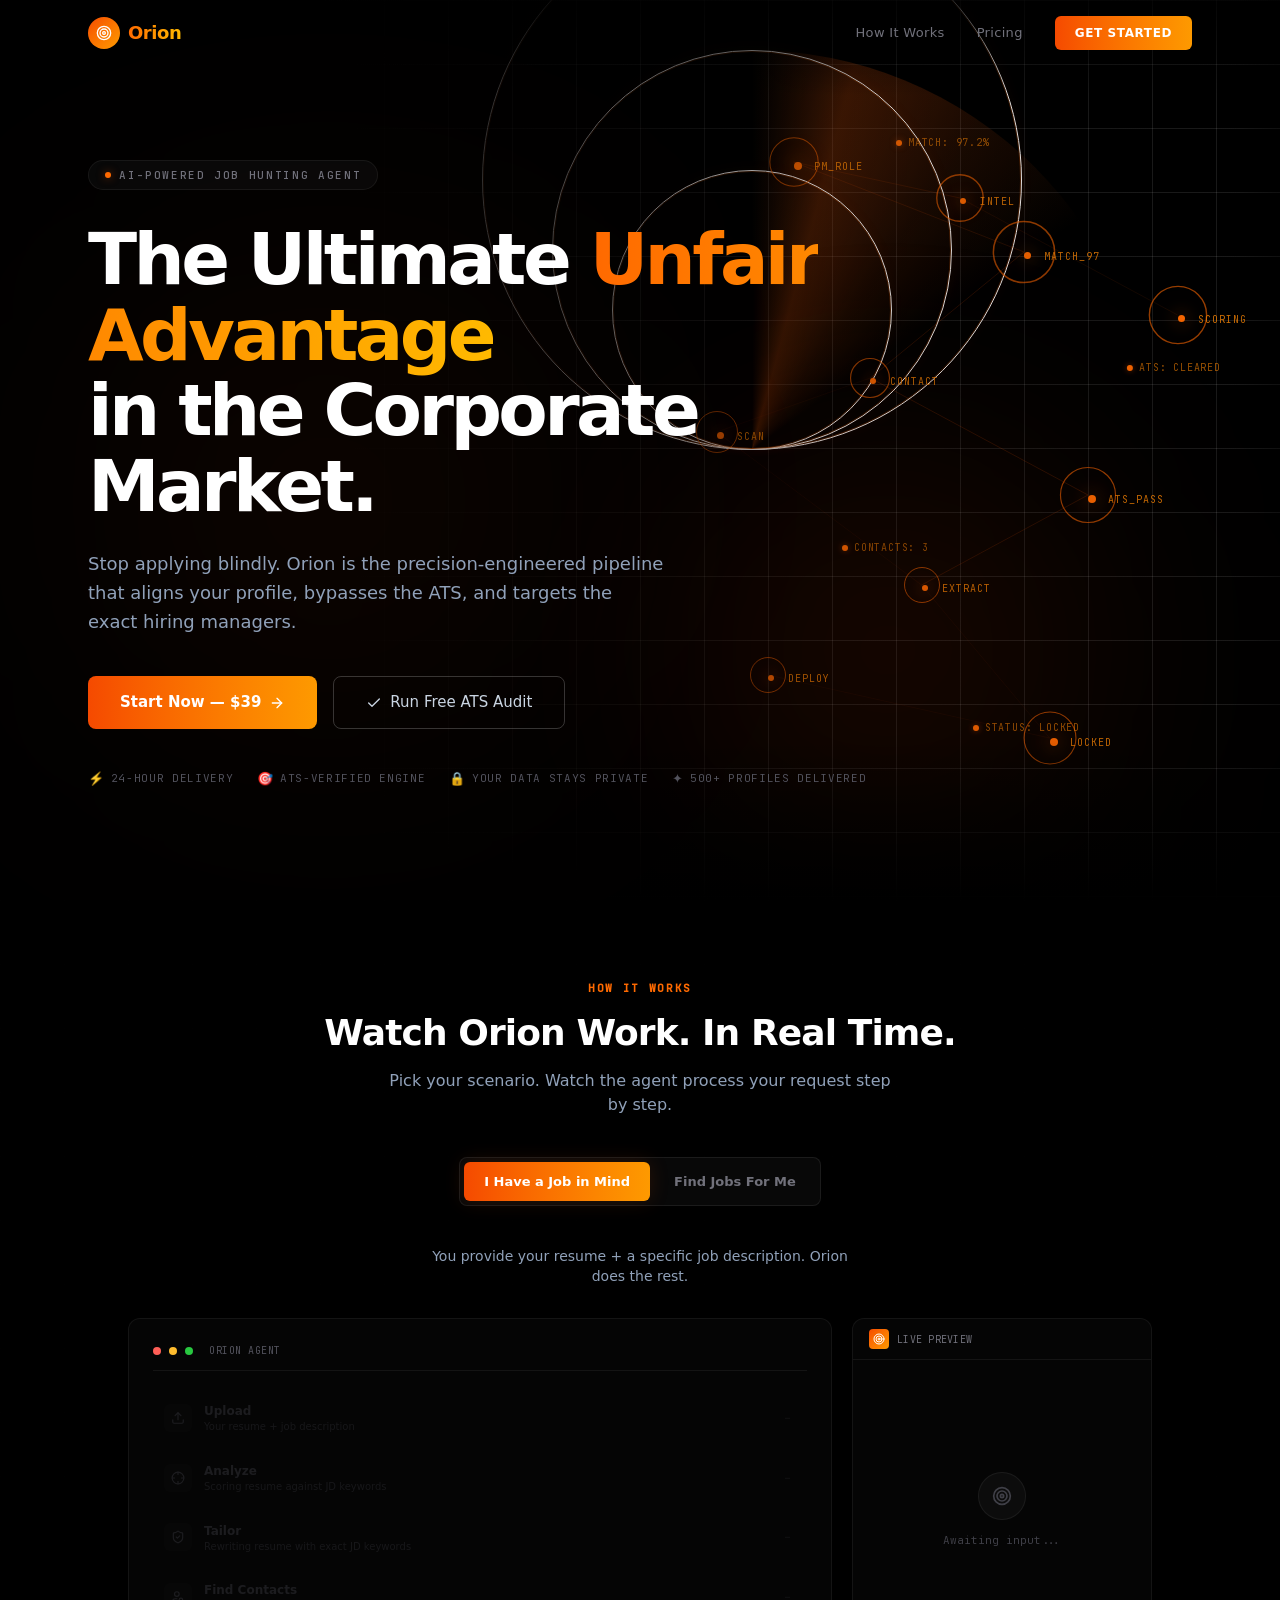
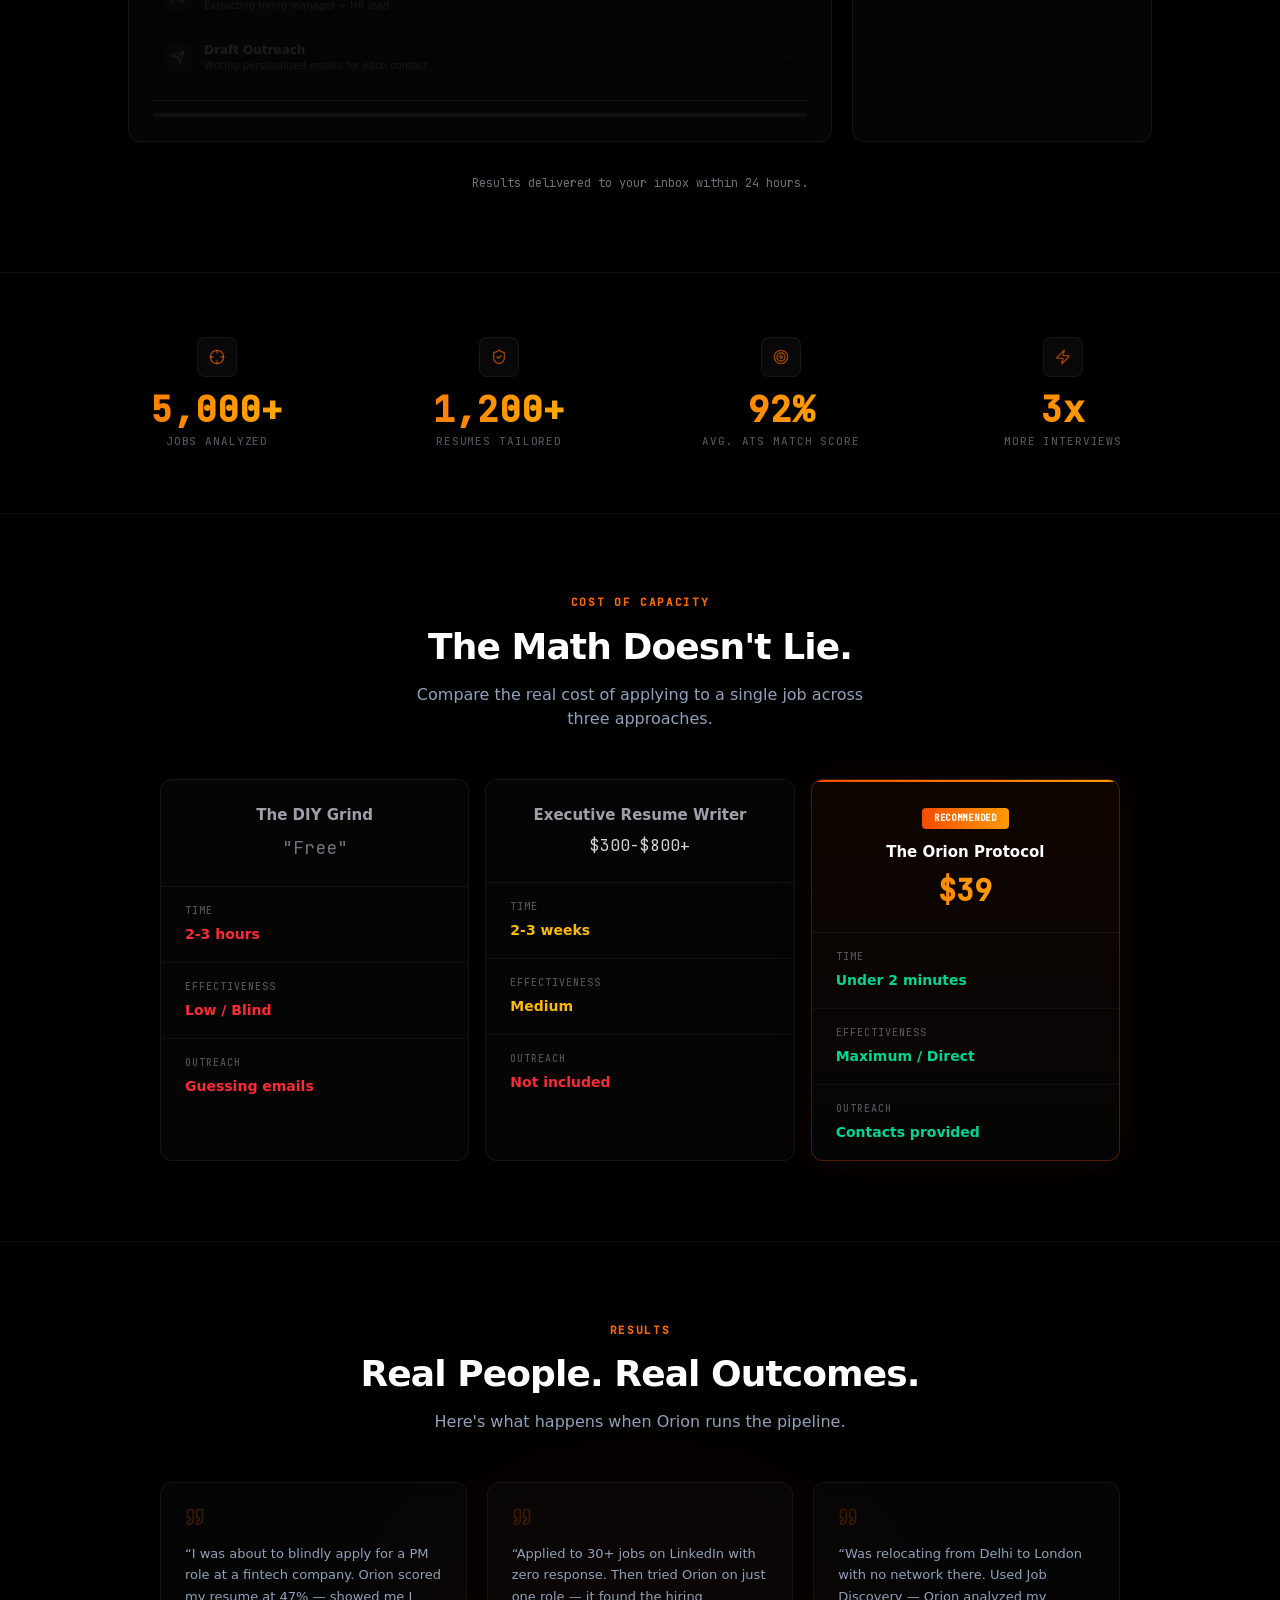
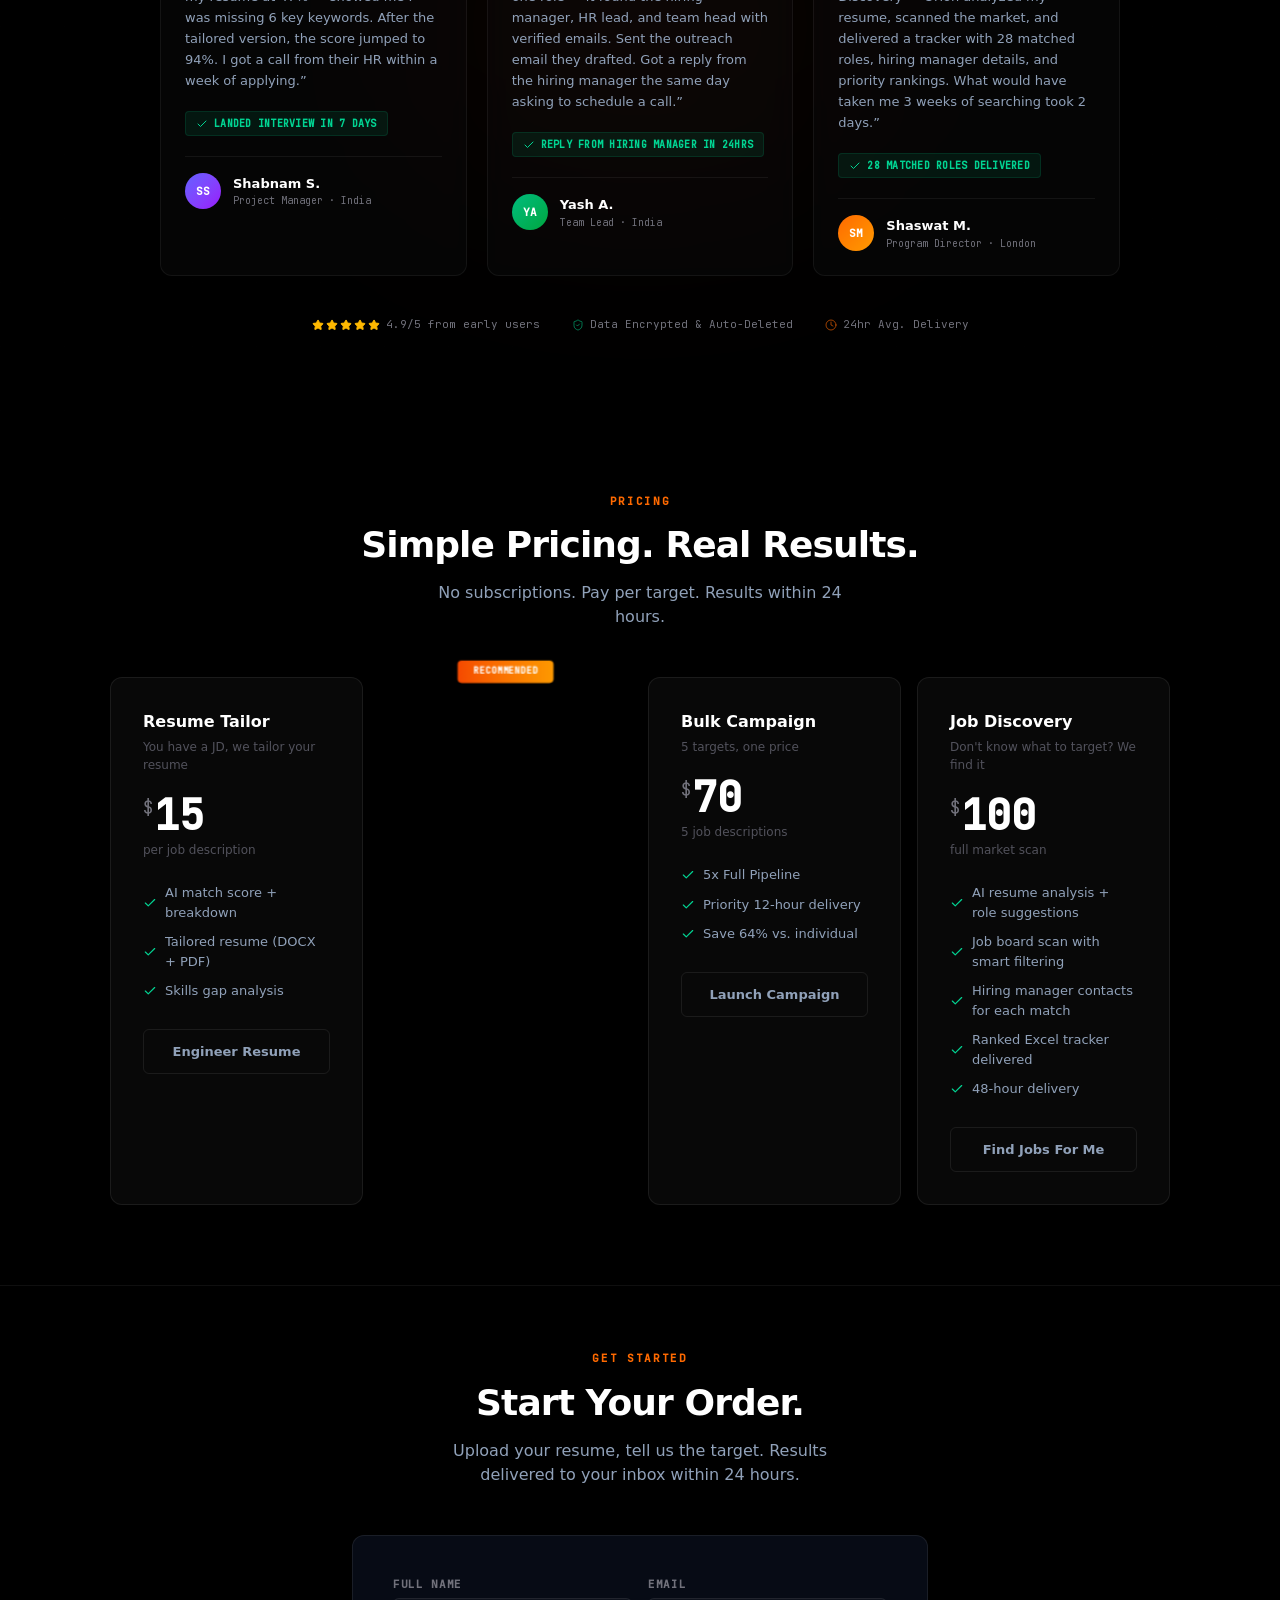
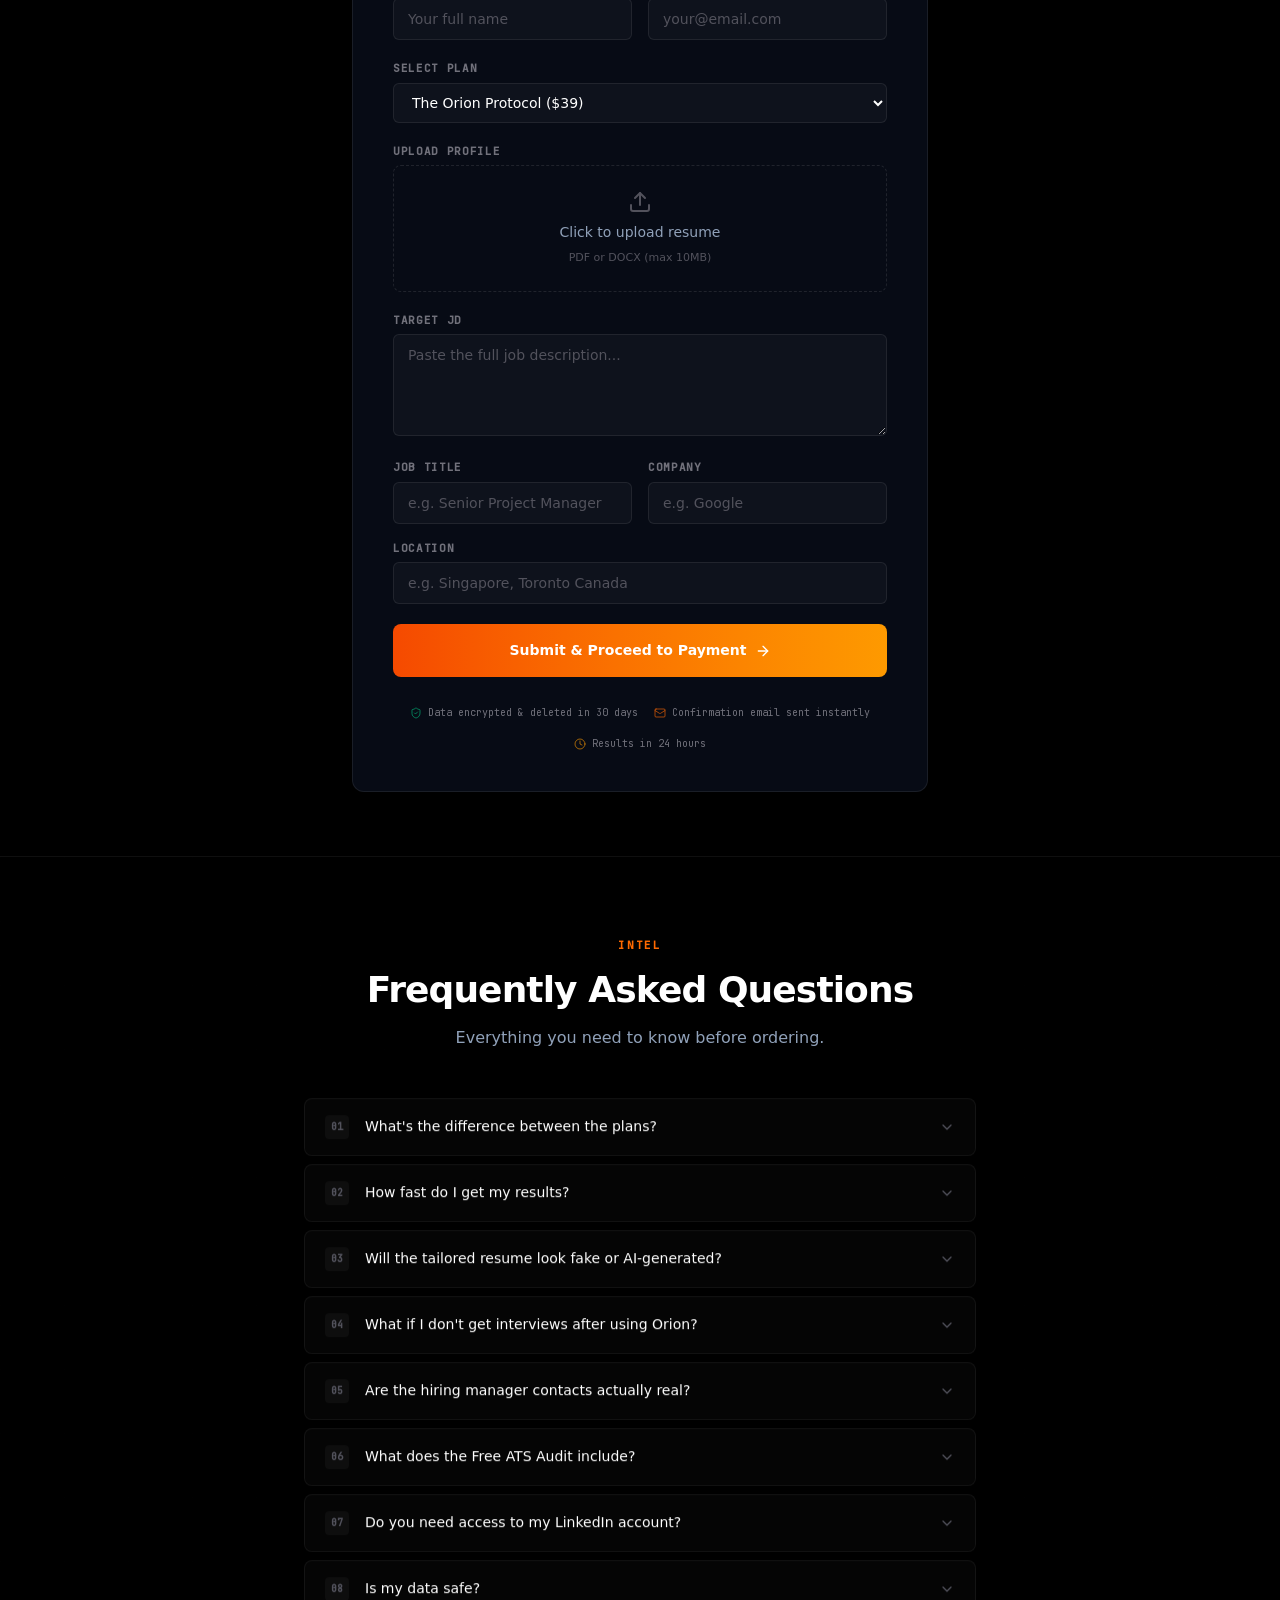
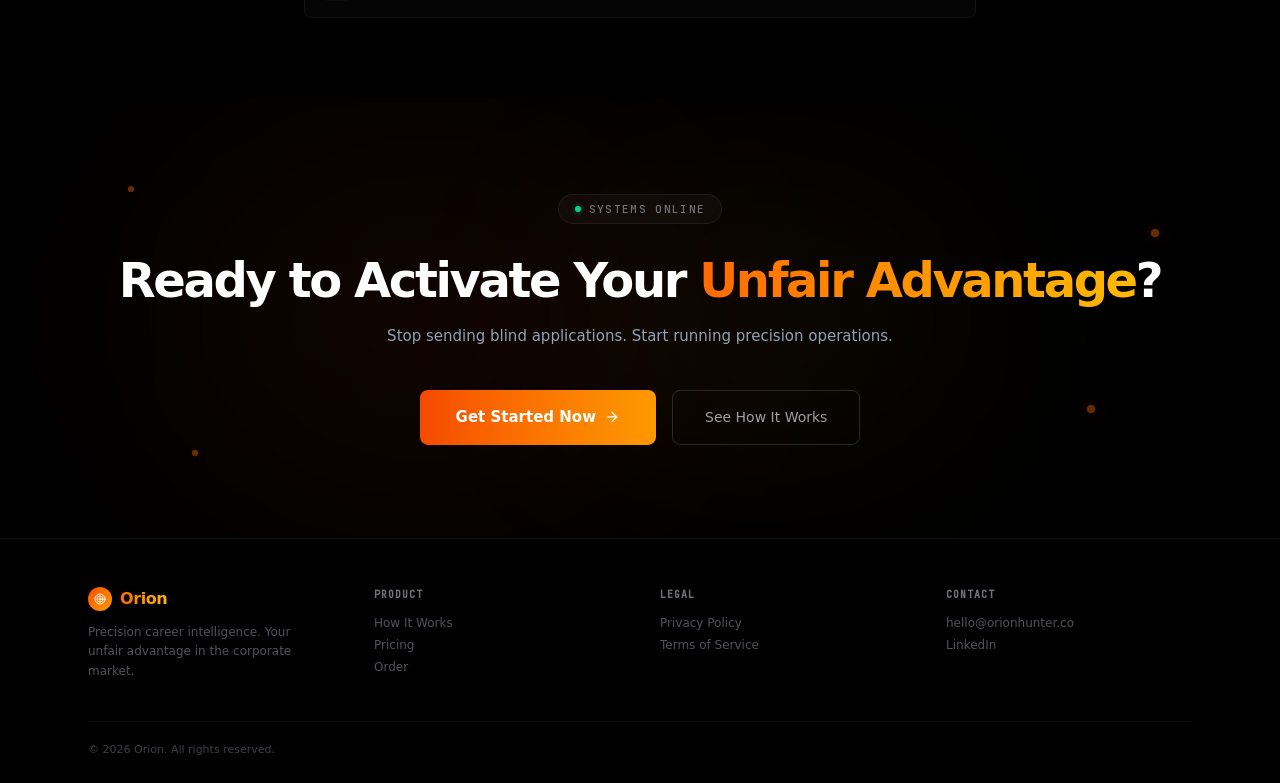
==== index.html @ 2f54db35 "Robot agent avatar, clickable steps after completion, emails in tracker" ====
<!DOCTYPE html><!--JA9gvBs1gNgDzefJ2jWlx--><html lang="en" class="dark"><head><meta charSet="utf-8"/><meta name="viewport" content="width=device-width, initial-scale=1"/><link rel="preload" href="/_next/static/media/051742360c26797e-s.p.102b7f24.woff2" as="font" crossorigin="" type="font/woff2"/><link rel="preload" href="/_next/static/media/fba5a26ea33df6a3-s.p.1bbdebe6.woff2" as="font" crossorigin="" type="font/woff2"/><link rel="stylesheet" href="/_next/static/chunks/4474050d84c56bae.css" data-precedence="next"/><link rel="preload" as="script" fetchPriority="low" href="/_next/static/chunks/4b9eae0c8dc7e975.js"/><script src="/_next/static/chunks/f2f58a7e93290fbb.js" async=""></script><script src="/_next/static/chunks/6eb1bac6b57023f6.js" async=""></script><script src="/_next/static/chunks/turbopack-da1d1c3932c9a2c7.js" async=""></script><script src="/_next/static/chunks/2f236954d6a65e12.js" async=""></script><script src="/_next/static/chunks/a9ee05acfa443ad2.js" async=""></script><meta name="next-size-adjust" content=""/><title>Orion - The Ultimate Unfair Advantage | orionhunter.co</title><meta name="description" content="Orion is the precision-engineered pipeline that aligns your profile, bypasses the ATS, and targets the exact hiring managers. Deployed in 24-48 hours."/><link rel="icon" href="data:image/svg+xml,%3Csvg xmlns=&#x27;http://www.w3.org/2000/svg&#x27; viewBox=&#x27;0 0 64 64&#x27;%3E%3Cdefs%3E%3ClinearGradient id=&#x27;g&#x27; x1=&#x27;0%25&#x27; y1=&#x27;0%25&#x27; x2=&#x27;100%25&#x27; y2=&#x27;100%25&#x27;%3E%3Cstop offset=&#x27;0%25&#x27; stop-color=&#x27;%23E8530E&#x27;/%3E%3Cstop offset=&#x27;100%25&#x27; stop-color=&#x27;%23FFB703&#x27;/%3E%3C/linearGradient%3E%3C/defs%3E%3Ccircle cx=&#x27;32&#x27; cy=&#x27;32&#x27; r=&#x27;30&#x27; fill=&#x27;%23000&#x27; stroke=&#x27;url(%23g)&#x27; stroke-width=&#x27;2&#x27;/%3E%3Cpath d=&#x27;M32 12 L22 28 L18 48 L32 40 L46 48 L42 28 Z&#x27; fill=&#x27;none&#x27; stroke=&#x27;url(%23g)&#x27; stroke-width=&#x27;2&#x27; stroke-linejoin=&#x27;round&#x27;/%3E%3Ccircle cx=&#x27;32&#x27; cy=&#x27;26&#x27; r=&#x27;4&#x27; fill=&#x27;url(%23g)&#x27;/%3E%3C/svg%3E"/><script src="/_next/static/chunks/a6dad97d9634a72d.js" noModule=""></script></head><body class="plus_jakarta_sans_85f58465-module__0PaWlq__variable jetbrains_mono_4ba603de-module__Zo4tiq__variable antialiased"><div hidden=""><!--$--><!--/$--></div><main class="bg-black min-h-screen overflow-x-hidden"><nav class="fixed top-0 left-0 right-0 z-50 transition-all duration-500 "><div class="max-w-6xl mx-auto px-6 py-4 flex items-center justify-between"><a href="#" class="flex items-center gap-2"><div class="w-8 h-8 rounded-full bg-gradient-to-br from-orange-600 to-amber-500 flex items-center justify-center"><svg xmlns="http://www.w3.org/2000/svg" width="24" height="24" viewBox="0 0 24 24" fill="none" stroke="currentColor" stroke-width="2" stroke-linecap="round" stroke-linejoin="round" class="lucide lucide-target w-4 h-4 text-white" aria-hidden="true"><circle cx="12" cy="12" r="10"></circle><circle cx="12" cy="12" r="6"></circle><circle cx="12" cy="12" r="2"></circle></svg></div><span class="text-lg font-bold tracking-tight bg-gradient-to-r from-orange-500 to-amber-400 bg-clip-text text-transparent">Orion</span></a><div class="hidden md:flex items-center gap-8"><a href="#how-it-works" class="text-[13px] font-medium text-zinc-500 hover:text-white transition-colors tracking-wide">How It Works</a><a href="#pricing" class="text-[13px] font-medium text-zinc-500 hover:text-white transition-colors tracking-wide">Pricing</a><a href="#order" class="text-[12px] font-semibold uppercase tracking-wider bg-gradient-to-r from-orange-600 to-amber-500 text-white px-5 py-2 rounded-md hover:shadow-[0_0_24px_rgba(234,88,12,0.2)] hover:-translate-y-0.5 transition-all">Get Started</a></div></div></nav><section id="hero" class="relative min-h-screen flex items-center pt-32 pb-20 overflow-hidden bg-black"><div class="absolute inset-0 z-0"><div class="absolute inset-0 animate-[grid-pulse_8s_ease-in-out_infinite]" style="background-image:linear-gradient(rgba(255,255,255,0.1) 1px, transparent 1px), linear-gradient(90deg, rgba(255,255,255,0.1) 1px, transparent 1px);background-size:64px 64px"></div><div class="absolute top-1/2 right-[10%] -translate-y-1/2 w-[800px] h-[800px] animate-[radar-sweep_18s_linear_infinite] pointer-events-none"><div class="w-full h-full rounded-full" style="background:conic-gradient(from 0deg, transparent 0deg, rgba(234,88,12,0.3) 15deg, rgba(234,88,12,0.12) 35deg, transparent 55deg)"></div></div><div class="absolute top-1/2 right-[10%] -translate-y-1/2 rounded-full border pointer-events-none" style="width:280px;height:280px;margin-top:-140px;margin-right:calc(10% - 140px + 400px);right:0"><div class="w-full h-full rounded-full border border-orange-500/25" style="box-shadow:0 0 15px rgba(234,88,12,0.05)"></div></div><div class="absolute top-1/2 right-[10%] -translate-y-1/2 rounded-full border pointer-events-none" style="width:400px;height:400px;margin-top:-200px;margin-right:calc(10% - 200px + 400px);right:0"><div class="w-full h-full rounded-full border border-orange-500/25" style="box-shadow:0 0 15px rgba(234,88,12,0.05)"></div></div><div class="absolute top-1/2 right-[10%] -translate-y-1/2 rounded-full border pointer-events-none" style="width:540px;height:540px;margin-top:-270px;margin-right:calc(10% - 270px + 400px);right:0"><div class="w-full h-full rounded-full border border-orange-500/25" style="box-shadow:0 0 15px rgba(234,88,12,0.05)"></div></div><div class="absolute left-[45%] right-0 h-px" style="background:linear-gradient(to right, transparent, rgba(234,88,12,0.5), rgba(234,88,12,0.25), transparent)"></div><div class="absolute pointer-events-none" style="top:18%;left:62%"><div class="absolute rounded-full border border-orange-500/60" style="width:48px;height:48px;top:-24px;left:-24px"></div><div class="rounded-full bg-orange-500" style="width:8px;height:8px;box-shadow:0 0 20px rgba(234,88,12,0.8), 0 0 48px rgba(234,88,12,0.4), 0 0 100px rgba(234,88,12,0.15)"></div><span class="absolute left-5 top-1/2 -translate-y-1/2 text-[10px] font-mono tracking-[0.1em] text-orange-400/80 whitespace-nowrap">PM_ROLE</span></div><div class="absolute pointer-events-none" style="top:28%;left:80%"><div class="absolute rounded-full border border-orange-500/60" style="width:42px;height:42px;top:-21px;left:-21px"></div><div class="rounded-full bg-orange-500" style="width:7px;height:7px;box-shadow:0 0 17.5px rgba(234,88,12,0.8), 0 0 42px rgba(234,88,12,0.4), 0 0 87.5px rgba(234,88,12,0.15)"></div><span class="absolute left-5 top-1/2 -translate-y-1/2 text-[10px] font-mono tracking-[0.1em] text-orange-400/80 whitespace-nowrap">MATCH_97</span></div><div class="absolute pointer-events-none" style="top:42%;left:68%"><div class="absolute rounded-full border border-orange-500/60" style="width:36px;height:36px;top:-18px;left:-18px"></div><div class="rounded-full bg-orange-500" style="width:6px;height:6px;box-shadow:0 0 15px rgba(234,88,12,0.8), 0 0 36px rgba(234,88,12,0.4), 0 0 75px rgba(234,88,12,0.15)"></div><span class="absolute left-5 top-1/2 -translate-y-1/2 text-[10px] font-mono tracking-[0.1em] text-orange-400/80 whitespace-nowrap">CONTACT</span></div><div class="absolute pointer-events-none" style="top:55%;left:85%"><div class="absolute rounded-full border border-orange-500/60" style="width:48px;height:48px;top:-24px;left:-24px"></div><div class="rounded-full bg-orange-500" style="width:8px;height:8px;box-shadow:0 0 20px rgba(234,88,12,0.8), 0 0 48px rgba(234,88,12,0.4), 0 0 100px rgba(234,88,12,0.15)"></div><span class="absolute left-5 top-1/2 -translate-y-1/2 text-[10px] font-mono tracking-[0.1em] text-orange-400/80 whitespace-nowrap">ATS_PASS</span></div><div class="absolute pointer-events-none" style="top:65%;left:72%"><div class="absolute rounded-full border border-orange-500/60" style="width:36px;height:36px;top:-18px;left:-18px"></div><div class="rounded-full bg-orange-500" style="width:6px;height:6px;box-shadow:0 0 15px rgba(234,88,12,0.8), 0 0 36px rgba(234,88,12,0.4), 0 0 75px rgba(234,88,12,0.15)"></div><span class="absolute left-5 top-1/2 -translate-y-1/2 text-[10px] font-mono tracking-[0.1em] text-orange-400/80 whitespace-nowrap">EXTRACT</span></div><div class="absolute pointer-events-none" style="top:35%;left:92%"><div class="absolute rounded-full border border-orange-500/60" style="width:42px;height:42px;top:-21px;left:-21px"></div><div class="rounded-full bg-orange-500" style="width:7px;height:7px;box-shadow:0 0 17.5px rgba(234,88,12,0.8), 0 0 42px rgba(234,88,12,0.4), 0 0 87.5px rgba(234,88,12,0.15)"></div><span class="absolute left-5 top-1/2 -translate-y-1/2 text-[10px] font-mono tracking-[0.1em] text-orange-400/80 whitespace-nowrap">SCORING</span></div><div class="absolute pointer-events-none" style="top:75%;left:60%"><div class="absolute rounded-full border border-orange-500/60" style="width:36px;height:36px;top:-18px;left:-18px"></div><div class="rounded-full bg-orange-500" style="width:6px;height:6px;box-shadow:0 0 15px rgba(234,88,12,0.8), 0 0 36px rgba(234,88,12,0.4), 0 0 75px rgba(234,88,12,0.15)"></div><span class="absolute left-5 top-1/2 -translate-y-1/2 text-[10px] font-mono tracking-[0.1em] text-orange-400/80 whitespace-nowrap">DEPLOY</span></div><div class="absolute pointer-events-none" style="top:22%;left:75%"><div class="absolute rounded-full border border-orange-500/60" style="width:36px;height:36px;top:-18px;left:-18px"></div><div class="rounded-full bg-orange-500" style="width:6px;height:6px;box-shadow:0 0 15px rgba(234,88,12,0.8), 0 0 36px rgba(234,88,12,0.4), 0 0 75px rgba(234,88,12,0.15)"></div><span class="absolute left-5 top-1/2 -translate-y-1/2 text-[10px] font-mono tracking-[0.1em] text-orange-400/80 whitespace-nowrap">INTEL</span></div><div class="absolute pointer-events-none" style="top:82%;left:82%"><div class="absolute rounded-full border border-orange-500/60" style="width:48px;height:48px;top:-24px;left:-24px"></div><div class="rounded-full bg-orange-500" style="width:8px;height:8px;box-shadow:0 0 20px rgba(234,88,12,0.8), 0 0 48px rgba(234,88,12,0.4), 0 0 100px rgba(234,88,12,0.15)"></div><span class="absolute left-5 top-1/2 -translate-y-1/2 text-[10px] font-mono tracking-[0.1em] text-orange-400/80 whitespace-nowrap">LOCKED</span></div><div class="absolute pointer-events-none" style="top:48%;left:56%"><div class="absolute rounded-full border border-orange-500/60" style="width:42px;height:42px;top:-21px;left:-21px"></div><div class="rounded-full bg-orange-500" style="width:7px;height:7px;box-shadow:0 0 17.5px rgba(234,88,12,0.8), 0 0 42px rgba(234,88,12,0.4), 0 0 87.5px rgba(234,88,12,0.15)"></div><span class="absolute left-5 top-1/2 -translate-y-1/2 text-[10px] font-mono tracking-[0.1em] text-orange-400/80 whitespace-nowrap">SCAN</span></div><svg class="absolute inset-0 w-full h-full pointer-events-none"><line x1="62%" y1="18%" x2="80%" y2="28%" stroke="rgba(234,88,12,0.35)" stroke-width="1"></line><line x1="80%" y1="28%" x2="68%" y2="42%" stroke="rgba(234,88,12,0.35)" stroke-width="1"></line><line x1="68%" y1="42%" x2="85%" y2="55%" stroke="rgba(234,88,12,0.35)" stroke-width="1"></line><line x1="85%" y1="55%" x2="72%" y2="65%" stroke="rgba(234,88,12,0.35)" stroke-width="1"></line><line x1="62%" y1="18%" x2="75%" y2="22%" stroke="rgba(234,88,12,0.35)" stroke-width="1"></line><line x1="75%" y1="22%" x2="92%" y2="35%" stroke="rgba(234,88,12,0.35)" stroke-width="1"></line><line x1="56%" y1="48%" x2="72%" y2="65%" stroke="rgba(234,88,12,0.35)" stroke-width="1"></line><line x1="72%" y1="65%" x2="82%" y2="82%" stroke="rgba(234,88,12,0.35)" stroke-width="1"></line><line x1="60%" y1="75%" x2="82%" y2="82%" stroke="rgba(234,88,12,0.35)" stroke-width="1"></line><line x1="68%" y1="42%" x2="56%" y2="48%" stroke="rgba(234,88,12,0.35)" stroke-width="1"></line></svg><div class="absolute hidden md:flex items-center gap-1.5 pointer-events-none" style="top:15%;left:70%"><div class="w-1.5 h-1.5 rounded-full bg-orange-500 shadow-[0_0_6px_rgba(234,88,12,0.5)]"></div><span class="text-[10px] font-mono tracking-[0.08em] text-orange-400/60">MATCH: 97.2%</span></div><div class="absolute hidden md:flex items-center gap-1.5 pointer-events-none" style="top:40%;left:88%"><div class="w-1.5 h-1.5 rounded-full bg-orange-500 shadow-[0_0_6px_rgba(234,88,12,0.5)]"></div><span class="text-[10px] font-mono tracking-[0.08em] text-orange-400/60">ATS: CLEARED</span></div><div class="absolute hidden md:flex items-center gap-1.5 pointer-events-none" style="top:60%;left:65%"><div class="w-1.5 h-1.5 rounded-full bg-orange-500 shadow-[0_0_6px_rgba(234,88,12,0.5)]"></div><span class="text-[10px] font-mono tracking-[0.08em] text-orange-400/60">CONTACTS: 3</span></div><div class="absolute hidden md:flex items-center gap-1.5 pointer-events-none" style="top:80%;left:76%"><div class="w-1.5 h-1.5 rounded-full bg-orange-500 shadow-[0_0_6px_rgba(234,88,12,0.5)]"></div><span class="text-[10px] font-mono tracking-[0.08em] text-orange-400/60">STATUS: LOCKED</span></div></div><div class="absolute inset-0 z-[1]" style="background:linear-gradient(to right, #000000 0%, #000000 25%, rgba(0,0,0,0.7) 45%, rgba(0,0,0,0.2) 65%, transparent 100%)"></div><div class="absolute inset-x-0 bottom-0 h-40 bg-gradient-to-t from-black to-transparent z-[2]"></div><div class="absolute inset-x-0 top-0 h-24 bg-gradient-to-b from-black/80 to-transparent z-[2]"></div><div class="absolute inset-y-0 right-0 w-12 bg-gradient-to-l from-black/40 to-transparent z-[2]"></div><div class="absolute top-1/3 left-[10%] w-[400px] h-[400px] rounded-full bg-orange-600/[0.08] blur-[140px] pointer-events-none z-[2]"></div><div class="absolute top-1/2 right-[15%] w-[400px] h-[400px] rounded-full bg-orange-600/[0.1] blur-[120px] pointer-events-none z-[1]"></div><div class="relative z-10 max-w-6xl mx-auto px-6 w-full"><div class="inline-flex items-center gap-2 bg-white/[0.03] border border-white/[0.06] px-4 py-1.5 rounded-full mb-8" style="opacity:0;transform:translateY(30px)"><span class="w-1.5 h-1.5 rounded-full bg-orange-500 shadow-[0_0_8px_rgba(234,88,12,0.5)]"></span><span class="text-[11px] font-medium text-zinc-500 uppercase tracking-[0.15em] font-mono">AI-Powered Job Hunting Agent</span></div><h1 class="text-4xl sm:text-5xl md:text-6xl lg:text-[72px] font-extrabold tracking-tighter leading-[1.05] mb-6 max-w-3xl" style="opacity:0;transform:translateY(30px)">The Ultimate<!-- --> <span class="bg-gradient-to-r from-orange-500 to-amber-400 bg-clip-text text-transparent">Unfair Advantage</span><br/>in the Corporate Market.</h1><p class="text-slate-400 text-base sm:text-lg max-w-xl mb-10 leading-relaxed" style="opacity:0;transform:translateY(30px)">Stop applying blindly. Orion is the precision-engineered pipeline that aligns your profile, bypasses the ATS, and targets the exact hiring managers.</p><div class="flex flex-wrap gap-4 mb-10" style="opacity:0;transform:translateY(30px)"><a href="#order" class="ember-glow inline-flex items-center gap-2 bg-gradient-to-r from-orange-600 to-amber-500 text-white px-8 py-3.5 rounded-lg font-semibold text-[15px] hover:-translate-y-0.5 transition-all">Start Now — $39 <svg xmlns="http://www.w3.org/2000/svg" width="24" height="24" viewBox="0 0 24 24" fill="none" stroke="currentColor" stroke-width="2" stroke-linecap="round" stroke-linejoin="round" class="lucide lucide-arrow-right w-4 h-4" aria-hidden="true"><path d="M5 12h14"></path><path d="m12 5 7 7-7 7"></path></svg></a><a href="#order" class="inline-flex items-center gap-2 border border-white/20 text-slate-300 px-8 py-3.5 rounded-lg font-medium text-[15px] hover:bg-white/10 hover:text-white transition-all"><svg xmlns="http://www.w3.org/2000/svg" width="24" height="24" viewBox="0 0 24 24" fill="none" stroke="currentColor" stroke-width="2" stroke-linecap="round" stroke-linejoin="round" class="lucide lucide-check w-4 h-4" aria-hidden="true"><path d="M20 6 9 17l-5-5"></path></svg> Run Free ATS Audit</a></div><div class="flex flex-wrap gap-6 text-[11px] text-zinc-600 font-mono uppercase tracking-[0.06em]" style="opacity:0;transform:translateY(30px)"><span class="flex items-center gap-1.5"><span class="text-[13px]">⚡</span> <!-- -->24-Hour Delivery</span><span class="flex items-center gap-1.5"><span class="text-[13px]">🎯</span> <!-- -->ATS-Verified Engine</span><span class="flex items-center gap-1.5"><span class="text-[13px]">🔒</span> <!-- -->Your Data Stays Private</span><span class="flex items-center gap-1.5"><span class="text-[13px]">✦</span> <!-- -->500+ Profiles Delivered</span></div></div></section><section id="how-it-works" class="py-20 relative overflow-hidden"><div class="absolute inset-0 opacity-[0.02]" style="background-image:linear-gradient(rgba(255,255,255,0.1) 1px, transparent 1px), linear-gradient(90deg, rgba(255,255,255,0.1) 1px, transparent 1px);background-size:64px 64px"></div><div class="max-w-6xl mx-auto px-6 relative z-10"><div class="text-center mb-10"><p class="text-[11px] uppercase tracking-[0.15em] text-orange-500 font-semibold font-mono mb-4">How It Works</p><h2 class="text-3xl sm:text-4xl font-bold tracking-tight mb-4">Watch Orion Work. In Real Time.</h2><p class="text-slate-400 max-w-lg mx-auto mb-10">Pick your scenario. Watch the agent process your request step by step.</p><div class="inline-flex bg-white/[0.03] border border-white/[0.08] rounded-lg p-1 gap-1"><button class="px-5 py-2.5 rounded-md text-[13px] font-semibold transition-all cursor-pointer bg-gradient-to-r from-orange-600 to-amber-500 text-white shadow-[0_0_20px_rgba(234,88,12,0.15)]">I Have a Job in Mind</button><button class="px-5 py-2.5 rounded-md text-[13px] font-semibold transition-all cursor-pointer text-zinc-500 hover:text-white">Find Jobs For Me</button></div></div><div class="text-center mb-8"><p class="text-sm text-slate-400 max-w-md mx-auto">You provide your resume + a specific job description. Orion does the rest.</p></div><div><div class="max-w-5xl mx-auto"><div class="grid md:grid-cols-[1fr_300px] gap-5 items-stretch"><div class="relative bg-white/[0.02] border border-white/[0.06] rounded-xl p-5 sm:p-6 backdrop-blur-md"><div class="flex items-center gap-2 mb-5 pb-3 border-b border-white/[0.06]"><span class="w-2 h-2 rounded-full bg-[#FF5F57]"></span><span class="w-2 h-2 rounded-full bg-[#FEBC2E]"></span><span class="w-2 h-2 rounded-full bg-[#28C840]"></span><span class="ml-2 text-[10px] text-zinc-600 font-mono uppercase tracking-[0.05em]">orion agent</span></div><div class="relative space-y-1.5"><div class="flex items-center gap-3 p-2.5 rounded-lg transition-all duration-500 cursor-default border border-transparent" style="min-height:44px"><div class="w-7 h-7 rounded-md flex items-center justify-center flex-shrink-0 transition-all duration-500 bg-white/[0.03]"><svg xmlns="http://www.w3.org/2000/svg" width="24" height="24" viewBox="0 0 24 24" fill="none" stroke="currentColor" stroke-width="2" stroke-linecap="round" stroke-linejoin="round" class="lucide lucide-upload w-3.5 h-3.5 text-zinc-600" aria-hidden="true"><path d="M12 3v12"></path><path d="m17 8-5-5-5 5"></path><path d="M21 15v4a2 2 0 0 1-2 2H5a2 2 0 0 1-2-2v-4"></path></svg></div><div class="flex-1 min-w-0"><div class="flex items-center gap-1.5"><span class="text-[12px] font-semibold text-zinc-600">Upload</span></div><p class="text-[10px] leading-snug text-zinc-700">Your resume + job description</p></div><span class="text-[8px] font-mono font-bold px-1.5 py-0.5 rounded text-zinc-800">—</span></div><div class="flex items-center gap-3 p-2.5 rounded-lg transition-all duration-500 cursor-default border border-transparent" style="min-height:44px"><div class="w-7 h-7 rounded-md flex items-center justify-center flex-shrink-0 transition-all duration-500 bg-white/[0.03]"><svg xmlns="http://www.w3.org/2000/svg" width="24" height="24" viewBox="0 0 24 24" fill="none" stroke="currentColor" stroke-width="2" stroke-linecap="round" stroke-linejoin="round" class="lucide lucide-crosshair w-3.5 h-3.5 text-zinc-600" aria-hidden="true"><circle cx="12" cy="12" r="10"></circle><line x1="22" x2="18" y1="12" y2="12"></line><line x1="6" x2="2" y1="12" y2="12"></line><line x1="12" x2="12" y1="6" y2="2"></line><line x1="12" x2="12" y1="22" y2="18"></line></svg></div><div class="flex-1 min-w-0"><div class="flex items-center gap-1.5"><span class="text-[12px] font-semibold text-zinc-600">Analyze</span></div><p class="text-[10px] leading-snug text-zinc-700">Scoring resume against JD keywords</p></div><span class="text-[8px] font-mono font-bold px-1.5 py-0.5 rounded text-zinc-800">—</span></div><div class="flex items-center gap-3 p-2.5 rounded-lg transition-all duration-500 cursor-default border border-transparent" style="min-height:44px"><div class="w-7 h-7 rounded-md flex items-center justify-center flex-shrink-0 transition-all duration-500 bg-white/[0.03]"><svg xmlns="http://www.w3.org/2000/svg" width="24" height="24" viewBox="0 0 24 24" fill="none" stroke="currentColor" stroke-width="2" stroke-linecap="round" stroke-linejoin="round" class="lucide lucide-shield-check w-3.5 h-3.5 text-zinc-600" aria-hidden="true"><path d="M20 13c0 5-3.5 7.5-7.66 8.95a1 1 0 0 1-.67-.01C7.5 20.5 4 18 4 13V6a1 1 0 0 1 1-1c2 0 4.5-1.2 6.24-2.72a1.17 1.17 0 0 1 1.52 0C14.51 3.81 17 5 19 5a1 1 0 0 1 1 1z"></path><path d="m9 12 2 2 4-4"></path></svg></div><div class="flex-1 min-w-0"><div class="flex items-center gap-1.5"><span class="text-[12px] font-semibold text-zinc-600">Tailor</span></div><p class="text-[10px] leading-snug text-zinc-700">Rewriting resume with exact JD keywords</p></div><span class="text-[8px] font-mono font-bold px-1.5 py-0.5 rounded text-zinc-800">—</span></div><div class="flex items-center gap-3 p-2.5 rounded-lg transition-all duration-500 cursor-default border border-transparent" style="min-height:44px"><div class="w-7 h-7 rounded-md flex items-center justify-center flex-shrink-0 transition-all duration-500 bg-white/[0.03]"><svg xmlns="http://www.w3.org/2000/svg" width="24" height="24" viewBox="0 0 24 24" fill="none" stroke="currentColor" stroke-width="2" stroke-linecap="round" stroke-linejoin="round" class="lucide lucide-user-search w-3.5 h-3.5 text-zinc-600" aria-hidden="true"><circle cx="10" cy="7" r="4"></circle><path d="M10.3 15H7a4 4 0 0 0-4 4v2"></path><circle cx="17" cy="17" r="3"></circle><path d="m21 21-1.9-1.9"></path></svg></div><div class="flex-1 min-w-0"><div class="flex items-center gap-1.5"><span class="text-[12px] font-semibold text-zinc-600">Find Contacts</span></div><p class="text-[10px] leading-snug text-zinc-700">Extracting hiring manager + HR lead</p></div><span class="text-[8px] font-mono font-bold px-1.5 py-0.5 rounded text-zinc-800">—</span></div><div class="flex items-center gap-3 p-2.5 rounded-lg transition-all duration-500 cursor-default border border-transparent" style="min-height:44px"><div class="w-7 h-7 rounded-md flex items-center justify-center flex-shrink-0 transition-all duration-500 bg-white/[0.03]"><svg xmlns="http://www.w3.org/2000/svg" width="24" height="24" viewBox="0 0 24 24" fill="none" stroke="currentColor" stroke-width="2" stroke-linecap="round" stroke-linejoin="round" class="lucide lucide-send w-3.5 h-3.5 text-zinc-600" aria-hidden="true"><path d="M14.536 21.686a.5.5 0 0 0 .937-.024l6.5-19a.496.496 0 0 0-.635-.635l-19 6.5a.5.5 0 0 0-.024.937l7.93 3.18a2 2 0 0 1 1.112 1.11z"></path><path d="m21.854 2.147-10.94 10.939"></path></svg></div><div class="flex-1 min-w-0"><div class="flex items-center gap-1.5"><span class="text-[12px] font-semibold text-zinc-600">Draft Outreach</span></div><p class="text-[10px] leading-snug text-zinc-700">Writing personalized emails for each contact</p></div><span class="text-[8px] font-mono font-bold px-1.5 py-0.5 rounded text-zinc-800">—</span></div></div><div class="mt-4 pt-3 border-t border-white/[0.06]"><div class="h-1 bg-white/[0.04] rounded-full overflow-hidden"><div class="h-full rounded-full bg-gradient-to-r from-orange-600 to-amber-500"></div></div></div></div><div class="bg-white/[0.02] border border-white/[0.06] rounded-xl backdrop-blur-md overflow-hidden relative"><div class="px-4 py-2.5 border-b border-white/[0.06] flex items-center gap-2"><div class="w-5 h-5 rounded bg-gradient-to-br from-orange-600 to-amber-500 flex items-center justify-center"><svg xmlns="http://www.w3.org/2000/svg" width="24" height="24" viewBox="0 0 24 24" fill="none" stroke="currentColor" stroke-width="2" stroke-linecap="round" stroke-linejoin="round" class="lucide lucide-target w-3 h-3 text-white" aria-hidden="true"><circle cx="12" cy="12" r="10"></circle><circle cx="12" cy="12" r="6"></circle><circle cx="12" cy="12" r="2"></circle></svg></div><span class="text-[10px] font-mono text-zinc-500 uppercase tracking-wide">Live Preview</span></div><div class="relative min-h-[300px]"><div class="absolute inset-0 px-3" style="pointer-events:none"><div class="flex flex-col items-center justify-center h-full gap-4 py-8"><div class="w-16 h-20 bg-white/[0.04] border border-white/[0.1] rounded-lg flex flex-col items-center justify-center gap-1"><div class="w-8 h-1 bg-white/[0.15] rounded"></div><div class="w-10 h-1 bg-white/[0.1] rounded"></div><div class="w-6 h-1 bg-white/[0.08] rounded"></div><div class="w-9 h-1 bg-white/[0.1] rounded"></div><div class="w-7 h-1 bg-white/[0.06] rounded"></div></div><div class="flex items-center gap-2 text-[11px] font-mono text-orange-400"><svg xmlns="http://www.w3.org/2000/svg" width="24" height="24" viewBox="0 0 24 24" fill="none" stroke="currentColor" stroke-width="2" stroke-linecap="round" stroke-linejoin="round" class="lucide lucide-upload w-3 h-3" aria-hidden="true"><path d="M12 3v12"></path><path d="m17 8-5-5-5 5"></path><path d="M21 15v4a2 2 0 0 1-2 2H5a2 2 0 0 1-2-2v-4"></path></svg> resume_2024.pdf — scanning...</div><div class="flex gap-6 mt-2"><div class="text-center"><div class="w-12 h-14 bg-white/[0.03] border border-white/[0.06] rounded flex items-center justify-center text-[8px] font-mono text-zinc-500">PDF</div><span class="text-[8px] text-zinc-600 mt-1 block">Resume</span></div><div class="text-center"><div class="w-12 h-14 bg-white/[0.03] border border-white/[0.06] rounded flex items-center justify-center text-[8px] font-mono text-zinc-500">JD</div><span class="text-[8px] text-zinc-600 mt-1 block">Job Desc.</span></div></div></div></div><div class="absolute inset-0 px-3" style="pointer-events:none"><div class="flex flex-col items-center justify-center h-full gap-3 py-4"><div class="relative w-[110px] h-[110px]"><svg viewBox="0 0 100 100" class="w-full h-full -rotate-90"><circle cx="50" cy="50" r="45" fill="none" stroke="rgba(255,255,255,0.06)" stroke-width="4"></circle><circle cx="50" cy="50" r="45" fill="none" stroke="url(#psg)" stroke-width="4" stroke-linecap="round" stroke-dasharray="282.7433388230814" stroke-dashoffset="282.7433388230814" class="transition-all duration-100"></circle></svg><span class="absolute inset-0 flex items-center justify-center text-2xl font-bold font-mono bg-gradient-to-r from-orange-500 to-amber-400 bg-clip-text text-transparent">0<!-- -->%</span></div><span class="text-[11px] font-mono text-emerald-400">ATS MATCH CONFIRMED</span><div class="flex flex-wrap gap-1 justify-center max-w-[200px]"><span class="px-2 py-0.5 rounded text-[8px] font-mono bg-emerald-500/10 border border-emerald-500/15 text-emerald-400" style="opacity:0;transform:scale(0.7)">Agile</span><span class="px-2 py-0.5 rounded text-[8px] font-mono bg-emerald-500/10 border border-emerald-500/15 text-emerald-400" style="opacity:0;transform:scale(0.7)">Stakeholder Mgmt</span><span class="px-2 py-0.5 rounded text-[8px] font-mono bg-emerald-500/10 border border-emerald-500/15 text-emerald-400" style="opacity:0;transform:scale(0.7)">PMP</span><span class="px-2 py-0.5 rounded text-[8px] font-mono bg-emerald-500/10 border border-emerald-500/15 text-emerald-400" style="opacity:0;transform:scale(0.7)">PRINCE2</span><span class="px-2 py-0.5 rounded text-[8px] font-mono bg-orange-500/10 border border-orange-500/15 text-orange-400" style="opacity:0;transform:scale(0.7)">Kubernetes</span></div></div></div><div class="absolute inset-0 px-3" style="pointer-events:none"><div class="flex gap-3 items-center justify-center h-full py-4 px-2"><div class="w-[90px] bg-white/[0.03] border border-white/[0.06] rounded-lg p-3"><div class="text-[7px] font-mono text-zinc-600 mb-2">BEFORE</div><div class="h-[3px] mb-1 bg-white/[0.06] rounded" style="width:100%"></div><div class="h-[3px] mb-1 bg-white/[0.06] rounded" style="width:80%"></div><div class="h-[3px] mb-1 bg-white/[0.06] rounded" style="width:60%"></div><div class="h-[3px] mb-1 bg-white/[0.06] rounded" style="width:90%"></div><div class="h-[3px] mb-1 bg-white/[0.06] rounded" style="width:70%"></div><div class="h-[3px] mb-1 bg-white/[0.06] rounded" style="width:50%"></div></div><div class="text-orange-500 text-sm flex-shrink-0">→</div><div class="w-[90px] bg-white/[0.03] border border-orange-500/20 rounded-lg p-3 shadow-[0_0_20px_rgba(234,88,12,0.06)]"><div class="text-[7px] font-mono text-orange-400 mb-2">AFTER</div><div class="h-[3px] mb-1 rounded bg-gradient-to-r from-orange-600 to-amber-500 opacity-60" style="width:100%;opacity:0"></div><div class="h-[3px] mb-1 rounded bg-gradient-to-r from-orange-600 to-amber-500 opacity-60" style="width:80%;opacity:0"></div><div class="h-[3px] mb-1 rounded bg-white/[0.06]" style="width:60%;opacity:0"></div><div class="h-[3px] mb-1 rounded bg-gradient-to-r from-orange-600 to-amber-500 opacity-60" style="width:90%;opacity:0"></div><div class="h-[3px] mb-1 rounded bg-gradient-to-r from-orange-600 to-amber-500 opacity-60" style="width:70%;opacity:0"></div><div class="h-[3px] mb-1 rounded bg-white/[0.06]" style="width:50%;opacity:0"></div></div></div></div><div class="absolute inset-0 px-3" style="pointer-events:none"><div class="flex flex-col gap-2 justify-center h-full py-4 px-2"><div class="text-[9px] font-mono text-zinc-600 flex items-center gap-1.5 mb-1"><svg xmlns="http://www.w3.org/2000/svg" width="24" height="24" viewBox="0 0 24 24" fill="none" stroke="currentColor" stroke-width="2" stroke-linecap="round" stroke-linejoin="round" class="lucide lucide-loader-circle w-2.5 h-2.5 text-orange-500 animate-spin" aria-hidden="true"><path d="M21 12a9 9 0 1 1-6.219-8.56"></path></svg> Extracting contacts...</div><div class="flex items-center gap-2 bg-white/[0.02] border border-white/[0.06] rounded-md px-2.5 py-2" style="opacity:0;transform:translateX(-15px)"><div class="w-6 h-6 rounded-full bg-gradient-to-br from-indigo-500 to-purple-600 flex items-center justify-center text-[8px] font-bold font-mono text-white">JC</div><div class="flex-1"><p class="text-[10px] font-semibold">James Chen</p><p class="text-[8px] text-zinc-600 font-mono">Hiring Mgr</p></div><svg xmlns="http://www.w3.org/2000/svg" width="24" height="24" viewBox="0 0 24 24" fill="none" stroke="currentColor" stroke-width="2" stroke-linecap="round" stroke-linejoin="round" class="lucide lucide-check w-3 h-3 text-emerald-400" aria-hidden="true"><path d="M20 6 9 17l-5-5"></path></svg></div><div class="flex items-center gap-2 bg-white/[0.02] border border-white/[0.06] rounded-md px-2.5 py-2" style="opacity:0;transform:translateX(-15px)"><div class="w-6 h-6 rounded-full bg-gradient-to-br from-emerald-500 to-green-600 flex items-center justify-center text-[8px] font-bold font-mono text-white">SP</div><div class="flex-1"><p class="text-[10px] font-semibold">Sarah Patel</p><p class="text-[8px] text-zinc-600 font-mono">HR Lead</p></div><svg xmlns="http://www.w3.org/2000/svg" width="24" height="24" viewBox="0 0 24 24" fill="none" stroke="currentColor" stroke-width="2" stroke-linecap="round" stroke-linejoin="round" class="lucide lucide-check w-3 h-3 text-emerald-400" aria-hidden="true"><path d="M20 6 9 17l-5-5"></path></svg></div><div class="flex items-center gap-2 bg-white/[0.02] border border-white/[0.06] rounded-md px-2.5 py-2" style="opacity:0;transform:translateX(-15px)"><div class="w-6 h-6 rounded-full bg-gradient-to-br from-orange-500 to-amber-500 flex items-center justify-center text-[8px] font-bold font-mono text-white">ML</div><div class="flex-1"><p class="text-[10px] font-semibold">Mike Lee</p><p class="text-[8px] text-zinc-600 font-mono">Team Lead</p></div><svg xmlns="http://www.w3.org/2000/svg" width="24" height="24" viewBox="0 0 24 24" fill="none" stroke="currentColor" stroke-width="2" stroke-linecap="round" stroke-linejoin="round" class="lucide lucide-check w-3 h-3 text-emerald-400" aria-hidden="true"><path d="M20 6 9 17l-5-5"></path></svg></div></div></div><div class="absolute inset-0 px-3" style="pointer-events:none"><div class="flex flex-col h-full py-4 px-2 font-mono"><div class="text-[8px] text-zinc-600 pb-1.5 border-b border-white/[0.06] mb-1.5">TO: j.chen@novatech.io</div><div class="text-[8px] text-zinc-600 pb-1.5 border-b border-white/[0.06] mb-2">SUBJ: Re: PM Role — NovaTech</div><div class="text-[9px] text-slate-400 leading-[1.7] whitespace-pre-wrap flex-1"><span class="inline-block w-[5px] h-[10px] bg-orange-500 align-text-bottom ml-0.5 animate-pulse"></span></div></div></div><div class="flex items-center justify-center h-full min-h-[300px]"><div class="text-center"><div class="w-12 h-12 mx-auto mb-3 rounded-full bg-white/[0.03] border border-white/[0.06] flex items-center justify-center"><svg xmlns="http://www.w3.org/2000/svg" width="24" height="24" viewBox="0 0 24 24" fill="none" stroke="currentColor" stroke-width="2" stroke-linecap="round" stroke-linejoin="round" class="lucide lucide-target w-5 h-5 text-zinc-700" aria-hidden="true"><circle cx="12" cy="12" r="10"></circle><circle cx="12" cy="12" r="6"></circle><circle cx="12" cy="12" r="2"></circle></svg></div><p class="text-[11px] text-zinc-700 font-mono">Awaiting input...</p></div></div></div></div></div></div></div><div class="text-center mt-8"><p class="text-[12px] text-zinc-500 font-mono">Results delivered to your inbox within 24 hours.</p></div></div></section><section class="border-y border-white/[0.06] py-16 relative overflow-hidden"><div class="absolute inset-0 opacity-[0.03]" style="background-image:linear-gradient(rgba(255,255,255,0.1) 1px, transparent 1px), linear-gradient(90deg, rgba(255,255,255,0.1) 1px, transparent 1px);background-size:64px 64px"></div><div class="max-w-6xl mx-auto px-6 relative z-10"><div class="grid grid-cols-2 md:grid-cols-4 gap-6"><div class="text-center group" style="opacity:0;transform:translateY(30px)"><div class="w-10 h-10 mx-auto mb-3 rounded-lg bg-white/[0.03] border border-white/[0.06] flex items-center justify-center group-hover:border-orange-500/20 group-hover:shadow-[0_0_20px_rgba(234,88,12,0.08)] transition-all duration-500"><svg xmlns="http://www.w3.org/2000/svg" width="24" height="24" viewBox="0 0 24 24" fill="none" stroke="currentColor" stroke-width="2" stroke-linecap="round" stroke-linejoin="round" class="lucide lucide-crosshair w-4 h-4 text-orange-500/60 group-hover:text-orange-500 transition-colors" aria-hidden="true"><circle cx="12" cy="12" r="10"></circle><line x1="22" x2="18" y1="12" y2="12"></line><line x1="6" x2="2" y1="12" y2="12"></line><line x1="12" x2="12" y1="6" y2="2"></line><line x1="12" x2="12" y1="22" y2="18"></line></svg></div><h3 class="text-3xl md:text-4xl font-bold font-mono bg-gradient-to-r from-orange-500 to-amber-400 bg-clip-text text-transparent mb-1">5,000+</h3><p class="text-[11px] uppercase tracking-[0.08em] text-zinc-600 font-medium font-mono">Jobs Analyzed</p></div><div class="text-center group" style="opacity:0;transform:translateY(30px)"><div class="w-10 h-10 mx-auto mb-3 rounded-lg bg-white/[0.03] border border-white/[0.06] flex items-center justify-center group-hover:border-orange-500/20 group-hover:shadow-[0_0_20px_rgba(234,88,12,0.08)] transition-all duration-500"><svg xmlns="http://www.w3.org/2000/svg" width="24" height="24" viewBox="0 0 24 24" fill="none" stroke="currentColor" stroke-width="2" stroke-linecap="round" stroke-linejoin="round" class="lucide lucide-shield-check w-4 h-4 text-orange-500/60 group-hover:text-orange-500 transition-colors" aria-hidden="true"><path d="M20 13c0 5-3.5 7.5-7.66 8.95a1 1 0 0 1-.67-.01C7.5 20.5 4 18 4 13V6a1 1 0 0 1 1-1c2 0 4.5-1.2 6.24-2.72a1.17 1.17 0 0 1 1.52 0C14.51 3.81 17 5 19 5a1 1 0 0 1 1 1z"></path><path d="m9 12 2 2 4-4"></path></svg></div><h3 class="text-3xl md:text-4xl font-bold font-mono bg-gradient-to-r from-orange-500 to-amber-400 bg-clip-text text-transparent mb-1">1,200+</h3><p class="text-[11px] uppercase tracking-[0.08em] text-zinc-600 font-medium font-mono">Resumes Tailored</p></div><div class="text-center group" style="opacity:0;transform:translateY(30px)"><div class="w-10 h-10 mx-auto mb-3 rounded-lg bg-white/[0.03] border border-white/[0.06] flex items-center justify-center group-hover:border-orange-500/20 group-hover:shadow-[0_0_20px_rgba(234,88,12,0.08)] transition-all duration-500"><svg xmlns="http://www.w3.org/2000/svg" width="24" height="24" viewBox="0 0 24 24" fill="none" stroke="currentColor" stroke-width="2" stroke-linecap="round" stroke-linejoin="round" class="lucide lucide-target w-4 h-4 text-orange-500/60 group-hover:text-orange-500 transition-colors" aria-hidden="true"><circle cx="12" cy="12" r="10"></circle><circle cx="12" cy="12" r="6"></circle><circle cx="12" cy="12" r="2"></circle></svg></div><h3 class="text-3xl md:text-4xl font-bold font-mono bg-gradient-to-r from-orange-500 to-amber-400 bg-clip-text text-transparent mb-1">92%</h3><p class="text-[11px] uppercase tracking-[0.08em] text-zinc-600 font-medium font-mono">Avg. ATS Match Score</p></div><div class="text-center group" style="opacity:0;transform:translateY(30px)"><div class="w-10 h-10 mx-auto mb-3 rounded-lg bg-white/[0.03] border border-white/[0.06] flex items-center justify-center group-hover:border-orange-500/20 group-hover:shadow-[0_0_20px_rgba(234,88,12,0.08)] transition-all duration-500"><svg xmlns="http://www.w3.org/2000/svg" width="24" height="24" viewBox="0 0 24 24" fill="none" stroke="currentColor" stroke-width="2" stroke-linecap="round" stroke-linejoin="round" class="lucide lucide-zap w-4 h-4 text-orange-500/60 group-hover:text-orange-500 transition-colors" aria-hidden="true"><path d="M4 14a1 1 0 0 1-.78-1.63l9.9-10.2a.5.5 0 0 1 .86.46l-1.92 6.02A1 1 0 0 0 13 10h7a1 1 0 0 1 .78 1.63l-9.9 10.2a.5.5 0 0 1-.86-.46l1.92-6.02A1 1 0 0 0 11 14z"></path></svg></div><h3 class="text-3xl md:text-4xl font-bold font-mono bg-gradient-to-r from-orange-500 to-amber-400 bg-clip-text text-transparent mb-1">3x</h3><p class="text-[11px] uppercase tracking-[0.08em] text-zinc-600 font-medium font-mono">More Interviews</p></div></div></div></section><section id="comparison" class="py-20"><div class="max-w-6xl mx-auto px-6"><div class="text-center mb-12"><p class="text-[11px] uppercase tracking-[0.15em] text-orange-500 font-semibold font-mono mb-4" style="opacity:0;transform:translateY(30px)">Cost of Capacity</p><h2 class="text-3xl sm:text-4xl font-bold tracking-tight mb-4" style="opacity:0;transform:translateY(30px)">The Math Doesn&#x27;t Lie.</h2><p class="text-slate-400 max-w-md mx-auto" style="opacity:0;transform:translateY(30px)">Compare the real cost of applying to a single job across three approaches.</p></div><div class="grid grid-cols-1 md:grid-cols-3 gap-4 max-w-[960px] mx-auto"><div class="relative rounded-xl border backdrop-blur-md transition-all duration-500 overflow-hidden bg-white/[0.02] border-white/[0.06] hover:border-white/[0.12] hover:-translate-y-1" style="opacity:0;transform:translateY(30px)"><div class="p-6 text-center border-b border-white/[0.06]"><h3 class="text-[15px] font-semibold mb-2 text-zinc-400">The DIY Grind</h3><div class="font-mono text-zinc-500 text-lg">&quot;Free&quot;</div></div><div class="px-6 py-4 border-b border-white/[0.04]"><span class="block text-[10px] uppercase tracking-[0.1em] text-zinc-600 font-mono font-medium mb-1">Time</span><span class="text-sm font-semibold text-red-500">2-3 hours</span></div><div class="px-6 py-4 border-b border-white/[0.04]"><span class="block text-[10px] uppercase tracking-[0.1em] text-zinc-600 font-mono font-medium mb-1">Effectiveness</span><span class="text-sm font-semibold text-red-500">Low / Blind</span></div><div class="px-6 py-4 "><span class="block text-[10px] uppercase tracking-[0.1em] text-zinc-600 font-mono font-medium mb-1">Outreach</span><span class="text-sm font-semibold text-red-500">Guessing emails</span></div></div><div class="relative rounded-xl border backdrop-blur-md transition-all duration-500 overflow-hidden bg-white/[0.02] border-white/[0.06] hover:border-white/[0.12] hover:-translate-y-1" style="opacity:0;transform:translateY(30px)"><div class="p-6 text-center border-b border-white/[0.06]"><h3 class="text-[15px] font-semibold mb-2 text-zinc-400">Executive Resume Writer</h3><div class="font-mono text-zinc-300">$300-$800+</div></div><div class="px-6 py-4 border-b border-white/[0.04]"><span class="block text-[10px] uppercase tracking-[0.1em] text-zinc-600 font-mono font-medium mb-1">Time</span><span class="text-sm font-semibold text-amber-400">2-3 weeks</span></div><div class="px-6 py-4 border-b border-white/[0.04]"><span class="block text-[10px] uppercase tracking-[0.1em] text-zinc-600 font-mono font-medium mb-1">Effectiveness</span><span class="text-sm font-semibold text-amber-400">Medium</span></div><div class="px-6 py-4 "><span class="block text-[10px] uppercase tracking-[0.1em] text-zinc-600 font-mono font-medium mb-1">Outreach</span><span class="text-sm font-semibold text-red-500">Not included</span></div></div><div class="relative rounded-xl border backdrop-blur-md transition-all duration-500 overflow-hidden bg-gradient-to-b from-orange-600/[0.06] to-white/[0.02] border-orange-500/25 shadow-[0_0_40px_rgba(234,88,12,0.08)] hover:shadow-[0_0_60px_rgba(234,88,12,0.12)] hover:-translate-y-1" style="opacity:0;transform:translateY(30px)"><div class="absolute top-0 left-0 right-0 h-[2px] bg-gradient-to-r from-orange-600 to-amber-500"></div><div class="p-6 text-center border-b border-white/[0.06]"><span class="inline-block bg-gradient-to-r from-orange-600 to-amber-500 text-white text-[9px] font-semibold uppercase tracking-[0.08em] px-3 py-1 rounded font-mono mb-3">Recommended</span><h3 class="text-[15px] font-semibold mb-2 text-white">The Orion Protocol</h3><div class="font-mono text-3xl font-bold bg-gradient-to-r from-orange-500 to-amber-400 bg-clip-text text-transparent">$39</div></div><div class="px-6 py-4 border-b border-white/[0.04]"><span class="block text-[10px] uppercase tracking-[0.1em] text-zinc-600 font-mono font-medium mb-1">Time</span><span class="text-sm font-semibold text-emerald-400">Under 2 minutes</span></div><div class="px-6 py-4 border-b border-white/[0.04]"><span class="block text-[10px] uppercase tracking-[0.1em] text-zinc-600 font-mono font-medium mb-1">Effectiveness</span><span class="text-sm font-semibold text-emerald-400">Maximum / Direct</span></div><div class="px-6 py-4 "><span class="block text-[10px] uppercase tracking-[0.1em] text-zinc-600 font-mono font-medium mb-1">Outreach</span><span class="text-sm font-semibold text-emerald-400">Contacts provided</span></div></div></div></div></section><section class="py-20 border-t border-white/[0.06] relative overflow-hidden"><div class="absolute inset-0 opacity-[0.02]" style="background-image:linear-gradient(rgba(255,255,255,0.1) 1px, transparent 1px), linear-gradient(90deg, rgba(255,255,255,0.1) 1px, transparent 1px);background-size:64px 64px"></div><div class="absolute top-1/2 left-1/2 -translate-x-1/2 -translate-y-1/2 w-[500px] h-[300px] rounded-full bg-orange-600/[0.04] blur-[120px] pointer-events-none"></div><div class="max-w-6xl mx-auto px-6 relative z-10"><div class="text-center mb-12"><p class="text-[11px] uppercase tracking-[0.15em] text-orange-500 font-semibold font-mono mb-4" style="opacity:0;transform:translateY(30px)">Results</p><h2 class="text-3xl sm:text-4xl font-bold tracking-tight mb-4" style="opacity:0;transform:translateY(30px)">Real People. Real Outcomes.</h2><p class="text-slate-400 max-w-md mx-auto" style="opacity:0;transform:translateY(30px)">Here&#x27;s what happens when Orion runs the pipeline.</p></div><div class="grid md:grid-cols-3 gap-5 max-w-[960px] mx-auto"><div class="relative bg-white/[0.02] border border-white/[0.06] rounded-xl p-6 backdrop-blur-md hover:border-orange-500/15 hover:shadow-[0_0_30px_rgba(234,88,12,0.04)] transition-all duration-500" style="opacity:0;transform:translateY(30px)"><svg xmlns="http://www.w3.org/2000/svg" width="24" height="24" viewBox="0 0 24 24" fill="none" stroke="currentColor" stroke-width="2" stroke-linecap="round" stroke-linejoin="round" class="lucide lucide-quote w-5 h-5 text-orange-500/20 mb-4" aria-hidden="true"><path d="M16 3a2 2 0 0 0-2 2v6a2 2 0 0 0 2 2 1 1 0 0 1 1 1v1a2 2 0 0 1-2 2 1 1 0 0 0-1 1v2a1 1 0 0 0 1 1 6 6 0 0 0 6-6V5a2 2 0 0 0-2-2z"></path><path d="M5 3a2 2 0 0 0-2 2v6a2 2 0 0 0 2 2 1 1 0 0 1 1 1v1a2 2 0 0 1-2 2 1 1 0 0 0-1 1v2a1 1 0 0 0 1 1 6 6 0 0 0 6-6V5a2 2 0 0 0-2-2z"></path></svg><p class="text-[13px] text-slate-400 leading-relaxed mb-5">“<!-- -->I was about to blindly apply for a PM role at a fintech company. Orion scored my resume at 47% — showed me I was missing 6 key keywords. After the tailored version, the score jumped to 94%. I got a call from their HR within a week of applying.<!-- -->”</p><div class="inline-flex items-center gap-1.5 bg-emerald-500/10 border border-emerald-500/15 rounded px-2.5 py-1 mb-5"><svg xmlns="http://www.w3.org/2000/svg" width="24" height="24" viewBox="0 0 24 24" fill="none" stroke="currentColor" stroke-width="2" stroke-linecap="round" stroke-linejoin="round" class="lucide lucide-check w-3 h-3 text-emerald-400" aria-hidden="true"><path d="M20 6 9 17l-5-5"></path></svg><span class="text-[10px] font-mono font-semibold text-emerald-400 uppercase tracking-wide">Landed interview in 7 days</span></div><div class="flex items-center gap-3 pt-4 border-t border-white/[0.06]"><div class="w-9 h-9 rounded-full bg-gradient-to-br from-indigo-500 to-purple-600 flex items-center justify-center text-[11px] font-bold font-mono text-white">SS</div><div><p class="text-[13px] font-semibold">Shabnam S.</p><p class="text-[10px] text-zinc-500 font-mono">Project Manager<!-- --> · <!-- -->India</p></div></div></div><div class="relative bg-white/[0.02] border border-white/[0.06] rounded-xl p-6 backdrop-blur-md hover:border-orange-500/15 hover:shadow-[0_0_30px_rgba(234,88,12,0.04)] transition-all duration-500" style="opacity:0;transform:translateY(30px)"><svg xmlns="http://www.w3.org/2000/svg" width="24" height="24" viewBox="0 0 24 24" fill="none" stroke="currentColor" stroke-width="2" stroke-linecap="round" stroke-linejoin="round" class="lucide lucide-quote w-5 h-5 text-orange-500/20 mb-4" aria-hidden="true"><path d="M16 3a2 2 0 0 0-2 2v6a2 2 0 0 0 2 2 1 1 0 0 1 1 1v1a2 2 0 0 1-2 2 1 1 0 0 0-1 1v2a1 1 0 0 0 1 1 6 6 0 0 0 6-6V5a2 2 0 0 0-2-2z"></path><path d="M5 3a2 2 0 0 0-2 2v6a2 2 0 0 0 2 2 1 1 0 0 1 1 1v1a2 2 0 0 1-2 2 1 1 0 0 0-1 1v2a1 1 0 0 0 1 1 6 6 0 0 0 6-6V5a2 2 0 0 0-2-2z"></path></svg><p class="text-[13px] text-slate-400 leading-relaxed mb-5">“<!-- -->Applied to 30+ jobs on LinkedIn with zero response. Then tried Orion on just one role — it found the hiring manager, HR lead, and team head with verified emails. Sent the outreach email they drafted. Got a reply from the hiring manager the same day asking to schedule a call.<!-- -->”</p><div class="inline-flex items-center gap-1.5 bg-emerald-500/10 border border-emerald-500/15 rounded px-2.5 py-1 mb-5"><svg xmlns="http://www.w3.org/2000/svg" width="24" height="24" viewBox="0 0 24 24" fill="none" stroke="currentColor" stroke-width="2" stroke-linecap="round" stroke-linejoin="round" class="lucide lucide-check w-3 h-3 text-emerald-400" aria-hidden="true"><path d="M20 6 9 17l-5-5"></path></svg><span class="text-[10px] font-mono font-semibold text-emerald-400 uppercase tracking-wide">Reply from hiring manager in 24hrs</span></div><div class="flex items-center gap-3 pt-4 border-t border-white/[0.06]"><div class="w-9 h-9 rounded-full bg-gradient-to-br from-emerald-500 to-green-600 flex items-center justify-center text-[11px] font-bold font-mono text-white">YA</div><div><p class="text-[13px] font-semibold">Yash A.</p><p class="text-[10px] text-zinc-500 font-mono">Team Lead<!-- --> · <!-- -->India</p></div></div></div><div class="relative bg-white/[0.02] border border-white/[0.06] rounded-xl p-6 backdrop-blur-md hover:border-orange-500/15 hover:shadow-[0_0_30px_rgba(234,88,12,0.04)] transition-all duration-500" style="opacity:0;transform:translateY(30px)"><svg xmlns="http://www.w3.org/2000/svg" width="24" height="24" viewBox="0 0 24 24" fill="none" stroke="currentColor" stroke-width="2" stroke-linecap="round" stroke-linejoin="round" class="lucide lucide-quote w-5 h-5 text-orange-500/20 mb-4" aria-hidden="true"><path d="M16 3a2 2 0 0 0-2 2v6a2 2 0 0 0 2 2 1 1 0 0 1 1 1v1a2 2 0 0 1-2 2 1 1 0 0 0-1 1v2a1 1 0 0 0 1 1 6 6 0 0 0 6-6V5a2 2 0 0 0-2-2z"></path><path d="M5 3a2 2 0 0 0-2 2v6a2 2 0 0 0 2 2 1 1 0 0 1 1 1v1a2 2 0 0 1-2 2 1 1 0 0 0-1 1v2a1 1 0 0 0 1 1 6 6 0 0 0 6-6V5a2 2 0 0 0-2-2z"></path></svg><p class="text-[13px] text-slate-400 leading-relaxed mb-5">“<!-- -->Was relocating from Delhi to London with no network there. Used Job Discovery — Orion analyzed my resume, scanned the market, and delivered a tracker with 28 matched roles, hiring manager details, and priority rankings. What would have taken me 3 weeks of searching took 2 days.<!-- -->”</p><div class="inline-flex items-center gap-1.5 bg-emerald-500/10 border border-emerald-500/15 rounded px-2.5 py-1 mb-5"><svg xmlns="http://www.w3.org/2000/svg" width="24" height="24" viewBox="0 0 24 24" fill="none" stroke="currentColor" stroke-width="2" stroke-linecap="round" stroke-linejoin="round" class="lucide lucide-check w-3 h-3 text-emerald-400" aria-hidden="true"><path d="M20 6 9 17l-5-5"></path></svg><span class="text-[10px] font-mono font-semibold text-emerald-400 uppercase tracking-wide">28 matched roles delivered</span></div><div class="flex items-center gap-3 pt-4 border-t border-white/[0.06]"><div class="w-9 h-9 rounded-full bg-gradient-to-br from-orange-500 to-amber-500 flex items-center justify-center text-[11px] font-bold font-mono text-white">SM</div><div><p class="text-[13px] font-semibold">Shaswat M.</p><p class="text-[10px] text-zinc-500 font-mono">Program Director<!-- --> · <!-- -->London</p></div></div></div></div><div class="flex justify-center mt-10 gap-8 text-[11px] text-zinc-500 font-mono" style="opacity:0;transform:translateY(30px)"><span class="flex items-center gap-1.5"><div class="flex gap-0.5"><svg xmlns="http://www.w3.org/2000/svg" width="24" height="24" viewBox="0 0 24 24" fill="none" stroke="currentColor" stroke-width="2" stroke-linecap="round" stroke-linejoin="round" class="lucide lucide-star w-3 h-3 text-amber-400 fill-amber-400" aria-hidden="true"><path d="M11.525 2.295a.53.53 0 0 1 .95 0l2.31 4.679a2.123 2.123 0 0 0 1.595 1.16l5.166.756a.53.53 0 0 1 .294.904l-3.736 3.638a2.123 2.123 0 0 0-.611 1.878l.882 5.14a.53.53 0 0 1-.771.56l-4.618-2.428a2.122 2.122 0 0 0-1.973 0L6.396 21.01a.53.53 0 0 1-.77-.56l.881-5.139a2.122 2.122 0 0 0-.611-1.879L2.16 9.795a.53.53 0 0 1 .294-.906l5.165-.755a2.122 2.122 0 0 0 1.597-1.16z"></path></svg><svg xmlns="http://www.w3.org/2000/svg" width="24" height="24" viewBox="0 0 24 24" fill="none" stroke="currentColor" stroke-width="2" stroke-linecap="round" stroke-linejoin="round" class="lucide lucide-star w-3 h-3 text-amber-400 fill-amber-400" aria-hidden="true"><path d="M11.525 2.295a.53.53 0 0 1 .95 0l2.31 4.679a2.123 2.123 0 0 0 1.595 1.16l5.166.756a.53.53 0 0 1 .294.904l-3.736 3.638a2.123 2.123 0 0 0-.611 1.878l.882 5.14a.53.53 0 0 1-.771.56l-4.618-2.428a2.122 2.122 0 0 0-1.973 0L6.396 21.01a.53.53 0 0 1-.77-.56l.881-5.139a2.122 2.122 0 0 0-.611-1.879L2.16 9.795a.53.53 0 0 1 .294-.906l5.165-.755a2.122 2.122 0 0 0 1.597-1.16z"></path></svg><svg xmlns="http://www.w3.org/2000/svg" width="24" height="24" viewBox="0 0 24 24" fill="none" stroke="currentColor" stroke-width="2" stroke-linecap="round" stroke-linejoin="round" class="lucide lucide-star w-3 h-3 text-amber-400 fill-amber-400" aria-hidden="true"><path d="M11.525 2.295a.53.53 0 0 1 .95 0l2.31 4.679a2.123 2.123 0 0 0 1.595 1.16l5.166.756a.53.53 0 0 1 .294.904l-3.736 3.638a2.123 2.123 0 0 0-.611 1.878l.882 5.14a.53.53 0 0 1-.771.56l-4.618-2.428a2.122 2.122 0 0 0-1.973 0L6.396 21.01a.53.53 0 0 1-.77-.56l.881-5.139a2.122 2.122 0 0 0-.611-1.879L2.16 9.795a.53.53 0 0 1 .294-.906l5.165-.755a2.122 2.122 0 0 0 1.597-1.16z"></path></svg><svg xmlns="http://www.w3.org/2000/svg" width="24" height="24" viewBox="0 0 24 24" fill="none" stroke="currentColor" stroke-width="2" stroke-linecap="round" stroke-linejoin="round" class="lucide lucide-star w-3 h-3 text-amber-400 fill-amber-400" aria-hidden="true"><path d="M11.525 2.295a.53.53 0 0 1 .95 0l2.31 4.679a2.123 2.123 0 0 0 1.595 1.16l5.166.756a.53.53 0 0 1 .294.904l-3.736 3.638a2.123 2.123 0 0 0-.611 1.878l.882 5.14a.53.53 0 0 1-.771.56l-4.618-2.428a2.122 2.122 0 0 0-1.973 0L6.396 21.01a.53.53 0 0 1-.77-.56l.881-5.139a2.122 2.122 0 0 0-.611-1.879L2.16 9.795a.53.53 0 0 1 .294-.906l5.165-.755a2.122 2.122 0 0 0 1.597-1.16z"></path></svg><svg xmlns="http://www.w3.org/2000/svg" width="24" height="24" viewBox="0 0 24 24" fill="none" stroke="currentColor" stroke-width="2" stroke-linecap="round" stroke-linejoin="round" class="lucide lucide-star w-3 h-3 text-amber-400 fill-amber-400" aria-hidden="true"><path d="M11.525 2.295a.53.53 0 0 1 .95 0l2.31 4.679a2.123 2.123 0 0 0 1.595 1.16l5.166.756a.53.53 0 0 1 .294.904l-3.736 3.638a2.123 2.123 0 0 0-.611 1.878l.882 5.14a.53.53 0 0 1-.771.56l-4.618-2.428a2.122 2.122 0 0 0-1.973 0L6.396 21.01a.53.53 0 0 1-.77-.56l.881-5.139a2.122 2.122 0 0 0-.611-1.879L2.16 9.795a.53.53 0 0 1 .294-.906l5.165-.755a2.122 2.122 0 0 0 1.597-1.16z"></path></svg></div>4.9/5 from early users</span><span class="hidden sm:flex items-center gap-1.5"><svg xmlns="http://www.w3.org/2000/svg" width="24" height="24" viewBox="0 0 24 24" fill="none" stroke="currentColor" stroke-width="2" stroke-linecap="round" stroke-linejoin="round" class="lucide lucide-shield-check w-3 h-3 text-emerald-500/60" aria-hidden="true"><path d="M20 13c0 5-3.5 7.5-7.66 8.95a1 1 0 0 1-.67-.01C7.5 20.5 4 18 4 13V6a1 1 0 0 1 1-1c2 0 4.5-1.2 6.24-2.72a1.17 1.17 0 0 1 1.52 0C14.51 3.81 17 5 19 5a1 1 0 0 1 1 1z"></path><path d="m9 12 2 2 4-4"></path></svg>Data Encrypted &amp; Auto-Deleted</span><span class="hidden sm:flex items-center gap-1.5"><svg xmlns="http://www.w3.org/2000/svg" width="24" height="24" viewBox="0 0 24 24" fill="none" stroke="currentColor" stroke-width="2" stroke-linecap="round" stroke-linejoin="round" class="lucide lucide-clock w-3 h-3 text-orange-500/60" aria-hidden="true"><circle cx="12" cy="12" r="10"></circle><path d="M12 6v6l4 2"></path></svg>24hr Avg. Delivery</span></div></div></section><section id="pricing" class="py-20"><div class="max-w-6xl mx-auto px-6"><div class="text-center mb-12"><p class="text-[11px] uppercase tracking-[0.15em] text-orange-500 font-semibold font-mono mb-4" style="opacity:0;transform:translateY(30px)">Pricing</p><h2 class="text-3xl sm:text-4xl font-bold tracking-tight mb-4" style="opacity:0;transform:translateY(30px)">Simple Pricing. Real Results.</h2><p class="text-slate-400 max-w-md mx-auto" style="opacity:0;transform:translateY(30px)">No subscriptions. Pay per target. Results within 24 hours.</p></div><div class="grid sm:grid-cols-2 lg:grid-cols-4 gap-4 max-w-[1060px] mx-auto"><div class="relative rounded-xl p-8 border backdrop-blur-md transition-all duration-500 hover:-translate-y-0.5 bg-white/[0.03] border-white/[0.08] hover:border-white/[0.14] hover:shadow-[0_0_30px_rgba(234,88,12,0.05)]" style="opacity:0;transform:translateY(30px)"><h3 class="text-base font-semibold mb-1">Resume Tailor</h3><p class="text-[12px] text-zinc-600 mb-5">You have a JD, we tailor your resume</p><div class="mb-1"><span class="text-lg text-zinc-500 font-mono align-top">$</span><span class="text-[42px] font-bold font-mono leading-none">15</span></div><p class="text-[12px] text-zinc-600 mb-6">per job description</p><ul class="space-y-2.5 mb-7"><li class="flex items-center gap-2 text-[13px] text-slate-400"><svg xmlns="http://www.w3.org/2000/svg" width="24" height="24" viewBox="0 0 24 24" fill="none" stroke="currentColor" stroke-width="2" stroke-linecap="round" stroke-linejoin="round" class="lucide lucide-check w-3.5 h-3.5 text-emerald-400 flex-shrink-0" aria-hidden="true"><path d="M20 6 9 17l-5-5"></path></svg>AI match score + breakdown</li><li class="flex items-center gap-2 text-[13px] text-slate-400"><svg xmlns="http://www.w3.org/2000/svg" width="24" height="24" viewBox="0 0 24 24" fill="none" stroke="currentColor" stroke-width="2" stroke-linecap="round" stroke-linejoin="round" class="lucide lucide-check w-3.5 h-3.5 text-emerald-400 flex-shrink-0" aria-hidden="true"><path d="M20 6 9 17l-5-5"></path></svg>Tailored resume (DOCX + PDF)</li><li class="flex items-center gap-2 text-[13px] text-slate-400"><svg xmlns="http://www.w3.org/2000/svg" width="24" height="24" viewBox="0 0 24 24" fill="none" stroke="currentColor" stroke-width="2" stroke-linecap="round" stroke-linejoin="round" class="lucide lucide-check w-3.5 h-3.5 text-emerald-400 flex-shrink-0" aria-hidden="true"><path d="M20 6 9 17l-5-5"></path></svg>Skills gap analysis</li></ul><button class="w-full py-3 rounded-md font-semibold text-[13px] transition-all cursor-pointer border border-white/[0.08] text-slate-400 hover:border-white/20 hover:text-white">Engineer Resume</button></div><div class="relative rounded-xl p-8 border backdrop-blur-md transition-all duration-500 hover:-translate-y-0.5 bg-gradient-to-b from-orange-600/[0.04] to-slate-900/50 border-orange-600/30 md:scale-[1.02] shadow-[0_0_50px_rgba(234,88,12,0.08)] hover:shadow-[0_0_60px_rgba(234,88,12,0.15)]" style="opacity:0;transform:translateY(30px)"><span class="absolute -top-3 left-1/2 -translate-x-1/2 bg-gradient-to-r from-orange-600 to-amber-500 text-white text-[9px] font-semibold uppercase tracking-[0.08em] px-4 py-1 rounded font-mono">Recommended</span><h3 class="text-base font-semibold mb-1">The Orion Protocol</h3><p class="text-[12px] text-zinc-600 mb-5">Full pipeline for a single target</p><div class="mb-1"><span class="text-lg text-zinc-500 font-mono align-top">$</span><span class="text-[42px] font-bold font-mono leading-none">39</span></div><p class="text-[12px] text-zinc-600 mb-6">per job description</p><ul class="space-y-2.5 mb-7"><li class="flex items-center gap-2 text-[13px] text-slate-400"><svg xmlns="http://www.w3.org/2000/svg" width="24" height="24" viewBox="0 0 24 24" fill="none" stroke="currentColor" stroke-width="2" stroke-linecap="round" stroke-linejoin="round" class="lucide lucide-check w-3.5 h-3.5 text-emerald-400 flex-shrink-0" aria-hidden="true"><path d="M20 6 9 17l-5-5"></path></svg>Everything in Resume Tailor</li><li class="flex items-center gap-2 text-[13px] text-slate-400"><svg xmlns="http://www.w3.org/2000/svg" width="24" height="24" viewBox="0 0 24 24" fill="none" stroke="currentColor" stroke-width="2" stroke-linecap="round" stroke-linejoin="round" class="lucide lucide-check w-3.5 h-3.5 text-emerald-400 flex-shrink-0" aria-hidden="true"><path d="M20 6 9 17l-5-5"></path></svg>Hiring manager + HR contacts</li><li class="flex items-center gap-2 text-[13px] text-slate-400"><svg xmlns="http://www.w3.org/2000/svg" width="24" height="24" viewBox="0 0 24 24" fill="none" stroke="currentColor" stroke-width="2" stroke-linecap="round" stroke-linejoin="round" class="lucide lucide-check w-3.5 h-3.5 text-emerald-400 flex-shrink-0" aria-hidden="true"><path d="M20 6 9 17l-5-5"></path></svg>Personalized outreach drafts</li><li class="flex items-center gap-2 text-[13px] text-slate-400"><svg xmlns="http://www.w3.org/2000/svg" width="24" height="24" viewBox="0 0 24 24" fill="none" stroke="currentColor" stroke-width="2" stroke-linecap="round" stroke-linejoin="round" class="lucide lucide-check w-3.5 h-3.5 text-emerald-400 flex-shrink-0" aria-hidden="true"><path d="M20 6 9 17l-5-5"></path></svg>24-hour delivery</li></ul><button class="w-full py-3 rounded-md font-semibold text-[13px] transition-all cursor-pointer bg-gradient-to-r from-orange-600 to-amber-500 text-white hover:shadow-[0_0_30px_rgba(234,88,12,0.2)] hover:-translate-y-0.5">Get Full Pipeline</button></div><div class="relative rounded-xl p-8 border backdrop-blur-md transition-all duration-500 hover:-translate-y-0.5 bg-white/[0.03] border-white/[0.08] hover:border-white/[0.14] hover:shadow-[0_0_30px_rgba(234,88,12,0.05)]" style="opacity:0;transform:translateY(30px)"><h3 class="text-base font-semibold mb-1">Bulk Campaign</h3><p class="text-[12px] text-zinc-600 mb-5">5 targets, one price</p><div class="mb-1"><span class="text-lg text-zinc-500 font-mono align-top">$</span><span class="text-[42px] font-bold font-mono leading-none">70</span></div><p class="text-[12px] text-zinc-600 mb-6">5 job descriptions</p><ul class="space-y-2.5 mb-7"><li class="flex items-center gap-2 text-[13px] text-slate-400"><svg xmlns="http://www.w3.org/2000/svg" width="24" height="24" viewBox="0 0 24 24" fill="none" stroke="currentColor" stroke-width="2" stroke-linecap="round" stroke-linejoin="round" class="lucide lucide-check w-3.5 h-3.5 text-emerald-400 flex-shrink-0" aria-hidden="true"><path d="M20 6 9 17l-5-5"></path></svg>5x Full Pipeline</li><li class="flex items-center gap-2 text-[13px] text-slate-400"><svg xmlns="http://www.w3.org/2000/svg" width="24" height="24" viewBox="0 0 24 24" fill="none" stroke="currentColor" stroke-width="2" stroke-linecap="round" stroke-linejoin="round" class="lucide lucide-check w-3.5 h-3.5 text-emerald-400 flex-shrink-0" aria-hidden="true"><path d="M20 6 9 17l-5-5"></path></svg>Priority 12-hour delivery</li><li class="flex items-center gap-2 text-[13px] text-slate-400"><svg xmlns="http://www.w3.org/2000/svg" width="24" height="24" viewBox="0 0 24 24" fill="none" stroke="currentColor" stroke-width="2" stroke-linecap="round" stroke-linejoin="round" class="lucide lucide-check w-3.5 h-3.5 text-emerald-400 flex-shrink-0" aria-hidden="true"><path d="M20 6 9 17l-5-5"></path></svg>Save 64% vs. individual</li></ul><button class="w-full py-3 rounded-md font-semibold text-[13px] transition-all cursor-pointer border border-white/[0.08] text-slate-400 hover:border-white/20 hover:text-white">Launch Campaign</button></div><div class="relative rounded-xl p-8 border backdrop-blur-md transition-all duration-500 hover:-translate-y-0.5 bg-white/[0.03] border-white/[0.08] hover:border-white/[0.14] hover:shadow-[0_0_30px_rgba(234,88,12,0.05)]" style="opacity:0;transform:translateY(30px)"><h3 class="text-base font-semibold mb-1">Job Discovery</h3><p class="text-[12px] text-zinc-600 mb-5">Don&#x27;t know what to target? We find it</p><div class="mb-1"><span class="text-lg text-zinc-500 font-mono align-top">$</span><span class="text-[42px] font-bold font-mono leading-none">100</span></div><p class="text-[12px] text-zinc-600 mb-6">full market scan</p><ul class="space-y-2.5 mb-7"><li class="flex items-center gap-2 text-[13px] text-slate-400"><svg xmlns="http://www.w3.org/2000/svg" width="24" height="24" viewBox="0 0 24 24" fill="none" stroke="currentColor" stroke-width="2" stroke-linecap="round" stroke-linejoin="round" class="lucide lucide-check w-3.5 h-3.5 text-emerald-400 flex-shrink-0" aria-hidden="true"><path d="M20 6 9 17l-5-5"></path></svg>AI resume analysis + role suggestions</li><li class="flex items-center gap-2 text-[13px] text-slate-400"><svg xmlns="http://www.w3.org/2000/svg" width="24" height="24" viewBox="0 0 24 24" fill="none" stroke="currentColor" stroke-width="2" stroke-linecap="round" stroke-linejoin="round" class="lucide lucide-check w-3.5 h-3.5 text-emerald-400 flex-shrink-0" aria-hidden="true"><path d="M20 6 9 17l-5-5"></path></svg>Job board scan with smart filtering</li><li class="flex items-center gap-2 text-[13px] text-slate-400"><svg xmlns="http://www.w3.org/2000/svg" width="24" height="24" viewBox="0 0 24 24" fill="none" stroke="currentColor" stroke-width="2" stroke-linecap="round" stroke-linejoin="round" class="lucide lucide-check w-3.5 h-3.5 text-emerald-400 flex-shrink-0" aria-hidden="true"><path d="M20 6 9 17l-5-5"></path></svg>Hiring manager contacts for each match</li><li class="flex items-center gap-2 text-[13px] text-slate-400"><svg xmlns="http://www.w3.org/2000/svg" width="24" height="24" viewBox="0 0 24 24" fill="none" stroke="currentColor" stroke-width="2" stroke-linecap="round" stroke-linejoin="round" class="lucide lucide-check w-3.5 h-3.5 text-emerald-400 flex-shrink-0" aria-hidden="true"><path d="M20 6 9 17l-5-5"></path></svg>Ranked Excel tracker delivered</li><li class="flex items-center gap-2 text-[13px] text-slate-400"><svg xmlns="http://www.w3.org/2000/svg" width="24" height="24" viewBox="0 0 24 24" fill="none" stroke="currentColor" stroke-width="2" stroke-linecap="round" stroke-linejoin="round" class="lucide lucide-check w-3.5 h-3.5 text-emerald-400 flex-shrink-0" aria-hidden="true"><path d="M20 6 9 17l-5-5"></path></svg>48-hour delivery</li></ul><button class="w-full py-3 rounded-md font-semibold text-[13px] transition-all cursor-pointer border border-white/[0.08] text-slate-400 hover:border-white/20 hover:text-white">Find Jobs For Me</button></div></div></div></section><section id="order" class="py-16 border-t border-white/[0.06]"><div class="max-w-6xl mx-auto px-6"><div class="text-center mb-12"><p class="text-[11px] uppercase tracking-[0.15em] text-orange-500 font-semibold font-mono mb-4" style="opacity:0;transform:translateY(30px)">Get Started</p><h2 class="text-3xl sm:text-4xl font-bold tracking-tight mb-4" style="opacity:0;transform:translateY(30px)">Start Your Order.</h2><p class="text-slate-400 max-w-md mx-auto" style="opacity:0;transform:translateY(30px)">Upload your resume, tell us the target. Results delivered to your inbox within 24 hours.</p></div><div class="max-w-xl mx-auto bg-slate-900/50 border border-white/[0.08] rounded-xl p-10 backdrop-blur-md" style="opacity:0;transform:translateY(30px)"><form class="space-y-5"><div class="grid grid-cols-1 sm:grid-cols-2 gap-4"><div><label class="block text-[11px] font-semibold uppercase tracking-[0.06em] text-zinc-500 font-mono mb-1.5">Full Name</label><input type="text" placeholder="Your full name" required="" class="w-full bg-white/[0.03] border border-white/[0.08] rounded-md px-3.5 py-2.5 text-sm text-white placeholder-zinc-600 focus:outline-none focus:border-orange-600/40 focus:shadow-[0_0_0_3px_rgba(234,88,12,0.08)] transition-all" name="name"/></div><div><label class="block text-[11px] font-semibold uppercase tracking-[0.06em] text-zinc-500 font-mono mb-1.5">Email</label><input type="email" placeholder="your@email.com" required="" class="w-full bg-white/[0.03] border border-white/[0.08] rounded-md px-3.5 py-2.5 text-sm text-white placeholder-zinc-600 focus:outline-none focus:border-orange-600/40 focus:shadow-[0_0_0_3px_rgba(234,88,12,0.08)] transition-all" name="email"/></div></div><div><label class="block text-[11px] font-semibold uppercase tracking-[0.06em] text-zinc-500 font-mono mb-1.5">Select Plan</label><select name="plan" id="planSelect" class="w-full bg-white/[0.03] border border-white/[0.08] rounded-md px-3.5 py-2.5 text-sm text-white placeholder-zinc-600 focus:outline-none focus:border-orange-600/40 focus:shadow-[0_0_0_3px_rgba(234,88,12,0.08)] transition-all"><option value="free" class="bg-zinc-900">Free ATS Audit ($0)</option><option value="tailor" class="bg-zinc-900">Resume Tailor ($15)</option><option value="full" class="bg-zinc-900" selected="">The Orion Protocol ($39)</option><option value="bulk" class="bg-zinc-900">Bulk Campaign - 5 Targets ($70)</option><option value="discover" class="bg-zinc-900">Job Discovery - Find Jobs For Me ($100)</option></select></div><div><label class="block text-[11px] font-semibold uppercase tracking-[0.06em] text-zinc-500 font-mono mb-1.5">Upload Profile</label><label class="flex flex-col items-center gap-2 border border-dashed border-white/10 rounded-lg py-6 cursor-pointer hover:border-orange-600/30 hover:bg-orange-600/[0.02] transition-all"><svg xmlns="http://www.w3.org/2000/svg" width="24" height="24" viewBox="0 0 24 24" fill="none" stroke="currentColor" stroke-width="2" stroke-linecap="round" stroke-linejoin="round" class="lucide lucide-upload w-6 h-6 text-zinc-600" aria-hidden="true"><path d="M12 3v12"></path><path d="m17 8-5-5-5 5"></path><path d="M21 15v4a2 2 0 0 1-2 2H5a2 2 0 0 1-2-2v-4"></path></svg><p class="text-sm text-slate-400">Click to upload resume</p><span class="text-[11px] text-zinc-600">PDF or DOCX (max 10MB)</span><input type="file" accept=".pdf,.docx" class="hidden" name="resume"/></label></div><div class="space-y-4 "><div><label class="block text-[11px] font-semibold uppercase tracking-[0.06em] text-zinc-500 font-mono mb-1.5">Target JD</label><textarea name="jd" placeholder="Paste the full job description..." required="" rows="4" class="w-full bg-white/[0.03] border border-white/[0.08] rounded-md px-3.5 py-2.5 text-sm text-white placeholder-zinc-600 focus:outline-none focus:border-orange-600/40 focus:shadow-[0_0_0_3px_rgba(234,88,12,0.08)] transition-all resize-y"></textarea></div><div class="grid grid-cols-1 sm:grid-cols-2 gap-4"><div><label class="block text-[11px] font-semibold uppercase tracking-[0.06em] text-zinc-500 font-mono mb-1.5">Job Title</label><input type="text" placeholder="e.g. Senior Project Manager" class="w-full bg-white/[0.03] border border-white/[0.08] rounded-md px-3.5 py-2.5 text-sm text-white placeholder-zinc-600 focus:outline-none focus:border-orange-600/40 focus:shadow-[0_0_0_3px_rgba(234,88,12,0.08)] transition-all" name="job_title"/></div><div><label class="block text-[11px] font-semibold uppercase tracking-[0.06em] text-zinc-500 font-mono mb-1.5">Company</label><input type="text" placeholder="e.g. Google" class="w-full bg-white/[0.03] border border-white/[0.08] rounded-md px-3.5 py-2.5 text-sm text-white placeholder-zinc-600 focus:outline-none focus:border-orange-600/40 focus:shadow-[0_0_0_3px_rgba(234,88,12,0.08)] transition-all" name="company"/></div></div><div><label class="block text-[11px] font-semibold uppercase tracking-[0.06em] text-zinc-500 font-mono mb-1.5">Location</label><input type="text" placeholder="e.g. Singapore, Toronto Canada" class="w-full bg-white/[0.03] border border-white/[0.08] rounded-md px-3.5 py-2.5 text-sm text-white placeholder-zinc-600 focus:outline-none focus:border-orange-600/40 focus:shadow-[0_0_0_3px_rgba(234,88,12,0.08)] transition-all" name="location"/></div></div><button type="submit" class="ember-glow w-full flex items-center justify-center gap-2 bg-gradient-to-r from-orange-600 to-amber-500 text-white py-4 rounded-lg font-semibold text-[14px] hover:-translate-y-0.5 transition-all cursor-pointer">Submit &amp; Proceed to Payment <svg xmlns="http://www.w3.org/2000/svg" width="24" height="24" viewBox="0 0 24 24" fill="none" stroke="currentColor" stroke-width="2" stroke-linecap="round" stroke-linejoin="round" class="lucide lucide-arrow-right w-4 h-4" aria-hidden="true"><path d="M5 12h14"></path><path d="m12 5 7 7-7 7"></path></svg></button><div class="flex flex-wrap justify-center gap-4 pt-2 text-[10px] text-zinc-500 font-mono"><span class="flex items-center gap-1.5"><svg xmlns="http://www.w3.org/2000/svg" width="24" height="24" viewBox="0 0 24 24" fill="none" stroke="currentColor" stroke-width="2" stroke-linecap="round" stroke-linejoin="round" class="lucide lucide-shield-check w-3 h-3 text-emerald-500/60" aria-hidden="true"><path d="M20 13c0 5-3.5 7.5-7.66 8.95a1 1 0 0 1-.67-.01C7.5 20.5 4 18 4 13V6a1 1 0 0 1 1-1c2 0 4.5-1.2 6.24-2.72a1.17 1.17 0 0 1 1.52 0C14.51 3.81 17 5 19 5a1 1 0 0 1 1 1z"></path><path d="m9 12 2 2 4-4"></path></svg> Data encrypted &amp; deleted in 30 days</span><span class="flex items-center gap-1.5"><svg xmlns="http://www.w3.org/2000/svg" width="24" height="24" viewBox="0 0 24 24" fill="none" stroke="currentColor" stroke-width="2" stroke-linecap="round" stroke-linejoin="round" class="lucide lucide-mail w-3 h-3 text-orange-500/60" aria-hidden="true"><path d="m22 7-8.991 5.727a2 2 0 0 1-2.009 0L2 7"></path><rect x="2" y="4" width="20" height="16" rx="2"></rect></svg> Confirmation email sent instantly</span><span class="flex items-center gap-1.5"><svg xmlns="http://www.w3.org/2000/svg" width="24" height="24" viewBox="0 0 24 24" fill="none" stroke="currentColor" stroke-width="2" stroke-linecap="round" stroke-linejoin="round" class="lucide lucide-clock w-3 h-3 text-amber-500/60" aria-hidden="true"><circle cx="12" cy="12" r="10"></circle><path d="M12 6v6l4 2"></path></svg> Results in 24 hours</span></div></form></div></div></section><section id="faq" class="py-20 border-t border-white/[0.06] relative overflow-hidden"><div class="absolute inset-0 opacity-[0.02]" style="background-image:linear-gradient(rgba(255,255,255,0.1) 1px, transparent 1px), linear-gradient(90deg, rgba(255,255,255,0.1) 1px, transparent 1px);background-size:64px 64px"></div><div class="max-w-6xl mx-auto px-6 relative z-10"><div class="text-center mb-12"><p class="text-[11px] uppercase tracking-[0.15em] text-orange-500 font-semibold font-mono mb-4" style="opacity:0;transform:translateY(30px)">Intel</p><h2 class="text-3xl sm:text-4xl font-bold tracking-tight mb-4" style="opacity:0;transform:translateY(30px)">Frequently Asked Questions</h2><p class="text-slate-400 max-w-md mx-auto" style="opacity:0;transform:translateY(30px)">Everything you need to know before ordering.</p></div><div class="max-w-2xl mx-auto space-y-2" style="opacity:0;transform:translateY(30px)"><div class="rounded-lg backdrop-blur-md transition-all duration-400 border border-white/[0.06] bg-white/[0.02] hover:border-white/[0.1]"><button class="w-full flex items-center gap-4 px-5 py-4 text-left cursor-pointer"><span class="w-6 h-6 rounded flex-shrink-0 flex items-center justify-center text-[10px] font-mono font-bold transition-all duration-300 bg-white/[0.04] text-zinc-600">01</span><span class="text-[14px] font-medium flex-1 pr-2">What&#x27;s the difference between the plans?</span><svg xmlns="http://www.w3.org/2000/svg" width="24" height="24" viewBox="0 0 24 24" fill="none" stroke="currentColor" stroke-width="2" stroke-linecap="round" stroke-linejoin="round" class="lucide lucide-chevron-up w-4 h-4 flex-shrink-0 transition-all duration-300 rotate-180 text-zinc-600" aria-hidden="true"><path d="m18 15-6-6-6 6"></path></svg></button><div class="overflow-hidden transition-all duration-300 max-h-0 opacity-0"><p class="px-5 pl-[52px] pb-4 text-sm text-slate-400 leading-relaxed">Resume Tailor ($15) and The Orion Protocol ($39) are for when you have a specific job in mind — you provide the JD, we score, tailor, and find contacts. Job Discovery ($100) is for when you&#x27;re unsure what to target — we analyze your resume, scan the market, and deliver matched jobs with contacts in a ranked Excel tracker.</p></div></div><div class="rounded-lg backdrop-blur-md transition-all duration-400 border border-white/[0.06] bg-white/[0.02] hover:border-white/[0.1]"><button class="w-full flex items-center gap-4 px-5 py-4 text-left cursor-pointer"><span class="w-6 h-6 rounded flex-shrink-0 flex items-center justify-center text-[10px] font-mono font-bold transition-all duration-300 bg-white/[0.04] text-zinc-600">02</span><span class="text-[14px] font-medium flex-1 pr-2">How fast do I get my results?</span><svg xmlns="http://www.w3.org/2000/svg" width="24" height="24" viewBox="0 0 24 24" fill="none" stroke="currentColor" stroke-width="2" stroke-linecap="round" stroke-linejoin="round" class="lucide lucide-chevron-up w-4 h-4 flex-shrink-0 transition-all duration-300 rotate-180 text-zinc-600" aria-hidden="true"><path d="m18 15-6-6-6 6"></path></svg></button><div class="overflow-hidden transition-all duration-300 max-h-0 opacity-0"><p class="px-5 pl-[52px] pb-4 text-sm text-slate-400 leading-relaxed">Resume Tailor and Orion Protocol orders are delivered within 24 hours. Bulk Campaigns with priority delivery are completed in under 12 hours. Job Discovery takes up to 48 hours as it involves a full market scan.</p></div></div><div class="rounded-lg backdrop-blur-md transition-all duration-400 border border-white/[0.06] bg-white/[0.02] hover:border-white/[0.1]"><button class="w-full flex items-center gap-4 px-5 py-4 text-left cursor-pointer"><span class="w-6 h-6 rounded flex-shrink-0 flex items-center justify-center text-[10px] font-mono font-bold transition-all duration-300 bg-white/[0.04] text-zinc-600">03</span><span class="text-[14px] font-medium flex-1 pr-2">Will the tailored resume look fake or AI-generated?</span><svg xmlns="http://www.w3.org/2000/svg" width="24" height="24" viewBox="0 0 24 24" fill="none" stroke="currentColor" stroke-width="2" stroke-linecap="round" stroke-linejoin="round" class="lucide lucide-chevron-up w-4 h-4 flex-shrink-0 transition-all duration-300 rotate-180 text-zinc-600" aria-hidden="true"><path d="m18 15-6-6-6 6"></path></svg></button><div class="overflow-hidden transition-all duration-300 max-h-0 opacity-0"><p class="px-5 pl-[52px] pb-4 text-sm text-slate-400 leading-relaxed">No. Orion reframes your real experience using the exact keywords from the job description — it never fabricates skills or roles. The output reads naturally and is formatted in a professional DOCX template that passes both ATS and human review.</p></div></div><div class="rounded-lg backdrop-blur-md transition-all duration-400 border border-white/[0.06] bg-white/[0.02] hover:border-white/[0.1]"><button class="w-full flex items-center gap-4 px-5 py-4 text-left cursor-pointer"><span class="w-6 h-6 rounded flex-shrink-0 flex items-center justify-center text-[10px] font-mono font-bold transition-all duration-300 bg-white/[0.04] text-zinc-600">04</span><span class="text-[14px] font-medium flex-1 pr-2">What if I don&#x27;t get interviews after using Orion?</span><svg xmlns="http://www.w3.org/2000/svg" width="24" height="24" viewBox="0 0 24 24" fill="none" stroke="currentColor" stroke-width="2" stroke-linecap="round" stroke-linejoin="round" class="lucide lucide-chevron-up w-4 h-4 flex-shrink-0 transition-all duration-300 rotate-180 text-zinc-600" aria-hidden="true"><path d="m18 15-6-6-6 6"></path></svg></button><div class="overflow-hidden transition-all duration-300 max-h-0 opacity-0"><p class="px-5 pl-[52px] pb-4 text-sm text-slate-400 leading-relaxed">Orion maximizes your chances by optimizing your resume match, finding the right contacts, and drafting outreach — but hiring decisions depend on many factors. If your score is low, we provide a detailed gap report so you know exactly what to work on.</p></div></div><div class="rounded-lg backdrop-blur-md transition-all duration-400 border border-white/[0.06] bg-white/[0.02] hover:border-white/[0.1]"><button class="w-full flex items-center gap-4 px-5 py-4 text-left cursor-pointer"><span class="w-6 h-6 rounded flex-shrink-0 flex items-center justify-center text-[10px] font-mono font-bold transition-all duration-300 bg-white/[0.04] text-zinc-600">05</span><span class="text-[14px] font-medium flex-1 pr-2">Are the hiring manager contacts actually real?</span><svg xmlns="http://www.w3.org/2000/svg" width="24" height="24" viewBox="0 0 24 24" fill="none" stroke="currentColor" stroke-width="2" stroke-linecap="round" stroke-linejoin="round" class="lucide lucide-chevron-up w-4 h-4 flex-shrink-0 transition-all duration-300 rotate-180 text-zinc-600" aria-hidden="true"><path d="m18 15-6-6-6 6"></path></svg></button><div class="overflow-hidden transition-all duration-300 max-h-0 opacity-0"><p class="px-5 pl-[52px] pb-4 text-sm text-slate-400 leading-relaxed">Yes. We extract names and verified professional emails from public business databases. Contact accuracy depends on the company and role, but we only include contacts we can verify — no guesswork.</p></div></div><div class="rounded-lg backdrop-blur-md transition-all duration-400 border border-white/[0.06] bg-white/[0.02] hover:border-white/[0.1]"><button class="w-full flex items-center gap-4 px-5 py-4 text-left cursor-pointer"><span class="w-6 h-6 rounded flex-shrink-0 flex items-center justify-center text-[10px] font-mono font-bold transition-all duration-300 bg-white/[0.04] text-zinc-600">06</span><span class="text-[14px] font-medium flex-1 pr-2">What does the Free ATS Audit include?</span><svg xmlns="http://www.w3.org/2000/svg" width="24" height="24" viewBox="0 0 24 24" fill="none" stroke="currentColor" stroke-width="2" stroke-linecap="round" stroke-linejoin="round" class="lucide lucide-chevron-up w-4 h-4 flex-shrink-0 transition-all duration-300 rotate-180 text-zinc-600" aria-hidden="true"><path d="m18 15-6-6-6 6"></path></svg></button><div class="overflow-hidden transition-all duration-300 max-h-0 opacity-0"><p class="px-5 pl-[52px] pb-4 text-sm text-slate-400 leading-relaxed">Upload your resume and one job description. We return your ATS match score with a breakdown of skills matched vs. missing. It&#x27;s a one-time audit — no resume tailoring or contacts included. Think of it as a diagnostic.</p></div></div><div class="rounded-lg backdrop-blur-md transition-all duration-400 border border-white/[0.06] bg-white/[0.02] hover:border-white/[0.1]"><button class="w-full flex items-center gap-4 px-5 py-4 text-left cursor-pointer"><span class="w-6 h-6 rounded flex-shrink-0 flex items-center justify-center text-[10px] font-mono font-bold transition-all duration-300 bg-white/[0.04] text-zinc-600">07</span><span class="text-[14px] font-medium flex-1 pr-2">Do you need access to my LinkedIn account?</span><svg xmlns="http://www.w3.org/2000/svg" width="24" height="24" viewBox="0 0 24 24" fill="none" stroke="currentColor" stroke-width="2" stroke-linecap="round" stroke-linejoin="round" class="lucide lucide-chevron-up w-4 h-4 flex-shrink-0 transition-all duration-300 rotate-180 text-zinc-600" aria-hidden="true"><path d="m18 15-6-6-6 6"></path></svg></button><div class="overflow-hidden transition-all duration-300 max-h-0 opacity-0"><p class="px-5 pl-[52px] pb-4 text-sm text-slate-400 leading-relaxed">Never. We don&#x27;t ask for any login credentials. For single-target plans, all we need is your resume and the JD. For Job Discovery, just your resume and target locations.</p></div></div><div class="rounded-lg backdrop-blur-md transition-all duration-400 border border-white/[0.06] bg-white/[0.02] hover:border-white/[0.1]"><button class="w-full flex items-center gap-4 px-5 py-4 text-left cursor-pointer"><span class="w-6 h-6 rounded flex-shrink-0 flex items-center justify-center text-[10px] font-mono font-bold transition-all duration-300 bg-white/[0.04] text-zinc-600">08</span><span class="text-[14px] font-medium flex-1 pr-2">Is my data safe?</span><svg xmlns="http://www.w3.org/2000/svg" width="24" height="24" viewBox="0 0 24 24" fill="none" stroke="currentColor" stroke-width="2" stroke-linecap="round" stroke-linejoin="round" class="lucide lucide-chevron-up w-4 h-4 flex-shrink-0 transition-all duration-300 rotate-180 text-zinc-600" aria-hidden="true"><path d="m18 15-6-6-6 6"></path></svg></button><div class="overflow-hidden transition-all duration-300 max-h-0 opacity-0"><p class="px-5 pl-[52px] pb-4 text-sm text-slate-400 leading-relaxed">Your resume and personal data are encrypted in transit, processed securely, never shared with third parties, and automatically deleted after 30 days.</p></div></div></div></div></section><section class="py-24 relative overflow-hidden text-center"><div class="absolute inset-0 opacity-[0.03]" style="background-image:linear-gradient(rgba(255,255,255,0.1) 1px, transparent 1px), linear-gradient(90deg, rgba(255,255,255,0.1) 1px, transparent 1px);background-size:64px 64px"></div><div class="absolute top-1/2 left-1/3 -translate-x-1/2 -translate-y-1/2 w-[500px] h-[300px] rounded-full bg-orange-600/[0.08] blur-[130px] pointer-events-none"></div><div class="absolute top-1/2 right-1/4 -translate-y-1/2 w-[400px] h-[250px] rounded-full bg-amber-500/[0.05] blur-[100px] pointer-events-none"></div><div class="absolute w-1.5 h-1.5 rounded-full bg-orange-500/40" style="top:20%;left:10%"></div><div class="absolute w-1.5 h-1.5 rounded-full bg-orange-500/40" style="top:70%;left:85%"></div><div class="absolute w-1.5 h-1.5 rounded-full bg-orange-500/40" style="top:30%;left:90%"></div><div class="absolute w-1.5 h-1.5 rounded-full bg-orange-500/40" style="top:80%;left:15%"></div><div class="max-w-6xl mx-auto px-6 relative z-10"><div class="inline-flex items-center gap-2 bg-white/[0.03] border border-white/[0.06] px-4 py-1.5 rounded-full mb-8" style="opacity:0;transform:translateY(30px)"><span class="w-1.5 h-1.5 rounded-full bg-emerald-400 shadow-[0_0_6px_rgba(34,197,94,0.5)]"></span><span class="text-[11px] font-medium text-zinc-500 uppercase tracking-[0.12em] font-mono">Systems Online</span></div><h2 class="text-3xl sm:text-4xl md:text-5xl font-bold tracking-tighter mb-5" style="opacity:0;transform:translateY(30px)">Ready to Activate Your<!-- --> <span class="bg-gradient-to-r from-orange-500 to-amber-400 bg-clip-text text-transparent">Unfair Advantage</span>?</h2><p class="text-slate-400 text-[15px] mb-10 max-w-lg mx-auto" style="opacity:0;transform:translateY(30px)">Stop sending blind applications. Start running precision operations.</p><div class="flex flex-wrap justify-center gap-4" style="opacity:0;transform:translateY(30px)"><a href="#order" class="ember-glow inline-flex items-center gap-2 bg-gradient-to-r from-orange-600 to-amber-500 text-white px-9 py-4 rounded-lg font-semibold text-[15px] hover:-translate-y-0.5 transition-all">Get Started Now <svg xmlns="http://www.w3.org/2000/svg" width="24" height="24" viewBox="0 0 24 24" fill="none" stroke="currentColor" stroke-width="2" stroke-linecap="round" stroke-linejoin="round" class="lucide lucide-arrow-right w-4 h-4" aria-hidden="true"><path d="M5 12h14"></path><path d="m12 5 7 7-7 7"></path></svg></a><a href="#how-it-works" class="inline-flex items-center gap-2 border border-white/15 text-zinc-400 px-8 py-4 rounded-lg font-medium text-[14px] hover:bg-white/[0.05] hover:text-white transition-all">See How It Works</a></div></div></section><footer class="border-t border-white/[0.06] pt-12 pb-6"><div class="max-w-6xl mx-auto px-6"><div class="grid grid-cols-1 sm:grid-cols-2 md:grid-cols-4 gap-10 mb-10"><div><div class="flex items-center gap-2 mb-3"><div class="w-6 h-6 rounded-full bg-gradient-to-br from-orange-600 to-amber-500 flex items-center justify-center"><svg xmlns="http://www.w3.org/2000/svg" width="24" height="24" viewBox="0 0 24 24" fill="none" stroke="currentColor" stroke-width="2" stroke-linecap="round" stroke-linejoin="round" class="lucide lucide-target w-3 h-3 text-white" aria-hidden="true"><circle cx="12" cy="12" r="10"></circle><circle cx="12" cy="12" r="6"></circle><circle cx="12" cy="12" r="2"></circle></svg></div><span class="text-base font-bold tracking-tight bg-gradient-to-r from-orange-500 to-amber-400 bg-clip-text text-transparent">Orion</span></div><p class="text-[12px] text-zinc-600 leading-relaxed max-w-[240px]">Precision career intelligence. Your unfair advantage in the corporate market.</p></div><div><h4 class="text-[10px] font-semibold uppercase tracking-[0.1em] text-zinc-500 font-mono mb-3">Product</h4><div class="flex flex-col gap-1"><a href="#how-it-works" class="text-[12px] text-zinc-600 hover:text-white transition-colors">How It Works</a><a href="#pricing" class="text-[12px] text-zinc-600 hover:text-white transition-colors">Pricing</a><a href="#order" class="text-[12px] text-zinc-600 hover:text-white transition-colors">Order</a></div></div><div><h4 class="text-[10px] font-semibold uppercase tracking-[0.1em] text-zinc-500 font-mono mb-3">Legal</h4><div class="flex flex-col gap-1"><a href="#" class="text-[12px] text-zinc-600 hover:text-white transition-colors">Privacy Policy</a><a href="#" class="text-[12px] text-zinc-600 hover:text-white transition-colors">Terms of Service</a></div></div><div><h4 class="text-[10px] font-semibold uppercase tracking-[0.1em] text-zinc-500 font-mono mb-3">Contact</h4><div class="flex flex-col gap-1"><a href="mailto:hello@orionhunter.co" class="text-[12px] text-zinc-600 hover:text-white transition-colors">hello@orionhunter.co</a><a href="#" class="text-[12px] text-zinc-600 hover:text-white transition-colors">LinkedIn</a></div></div></div><div class="border-t border-white/[0.06] pt-5 flex flex-col sm:flex-row justify-between items-center gap-3"><p class="text-[11px] text-zinc-700">© 2026 Orion. All rights reserved.</p></div></div></footer><button class="fixed bottom-7 right-7 w-10 h-10 bg-slate-900/80 border border-white/[0.08] rounded-md flex items-center justify-center z-50 transition-all duration-300 hover:border-orange-600/30 hover:shadow-[0_0_20px_rgba(234,88,12,0.1)] cursor-pointer opacity-0 translate-y-4 pointer-events-none"><svg xmlns="http://www.w3.org/2000/svg" width="24" height="24" viewBox="0 0 24 24" fill="none" stroke="currentColor" stroke-width="2" stroke-linecap="round" stroke-linejoin="round" class="lucide lucide-chevron-up w-4 h-4 text-white" aria-hidden="true"><path d="m18 15-6-6-6 6"></path></svg></button></main><!--$--><!--/$--><script src="/_next/static/chunks/4b9eae0c8dc7e975.js" id="_R_" async=""></script><script>(self.__next_f=self.__next_f||[]).push([0])</script><script>self.__next_f.push([1,"1:\"$Sreact.fragment\"\n2:I[39756,[\"/_next/static/chunks/2f236954d6a65e12.js\"],\"default\"]\n3:I[37457,[\"/_next/static/chunks/2f236954d6a65e12.js\"],\"default\"]\n4:I[47257,[\"/_next/static/chunks/2f236954d6a65e12.js\"],\"ClientPageRoot\"]\n5:I[52683,[\"/_next/static/chunks/a9ee05acfa443ad2.js\"],\"default\"]\n8:I[97367,[\"/_next/static/chunks/2f236954d6a65e12.js\"],\"OutletBoundary\"]\n9:\"$Sreact.suspense\"\nb:I[97367,[\"/_next/static/chunks/2f236954d6a65e12.js\"],\"ViewportBoundary\"]\nd:I[97367,[\"/_next/static/chunks/2f236954d6a65e12.js\"],\"MetadataBoundary\"]\nf:I[68027,[],\"default\"]\n:HL[\"/_next/static/chunks/4474050d84c56bae.css\",\"style\"]\n:HL[\"/_next/static/media/051742360c26797e-s.p.102b7f24.woff2\",\"font\",{\"crossOrigin\":\"\",\"type\":\"font/woff2\"}]\n:HL[\"/_next/static/media/fba5a26ea33df6a3-s.p.1bbdebe6.woff2\",\"font\",{\"crossOrigin\":\"\",\"type\":\"font/woff2\"}]\n"])</script><script>self.__next_f.push([1,"0:{\"P\":null,\"b\":\"JA9gvBs1gNgDzefJ2jWlx\",\"c\":[\"\",\"\"],\"q\":\"\",\"i\":false,\"f\":[[[\"\",{\"children\":[\"__PAGE__\",{}]},\"$undefined\",\"$undefined\",true],[[\"$\",\"$1\",\"c\",{\"children\":[[[\"$\",\"link\",\"0\",{\"rel\":\"stylesheet\",\"href\":\"/_next/static/chunks/4474050d84c56bae.css\",\"precedence\":\"next\",\"crossOrigin\":\"$undefined\",\"nonce\":\"$undefined\"}]],[\"$\",\"html\",null,{\"lang\":\"en\",\"className\":\"dark\",\"children\":[\"$\",\"body\",null,{\"className\":\"plus_jakarta_sans_85f58465-module__0PaWlq__variable jetbrains_mono_4ba603de-module__Zo4tiq__variable antialiased\",\"children\":[\"$\",\"$L2\",null,{\"parallelRouterKey\":\"children\",\"error\":\"$undefined\",\"errorStyles\":\"$undefined\",\"errorScripts\":\"$undefined\",\"template\":[\"$\",\"$L3\",null,{}],\"templateStyles\":\"$undefined\",\"templateScripts\":\"$undefined\",\"notFound\":[[[\"$\",\"title\",null,{\"children\":\"404: This page could not be found.\"}],[\"$\",\"div\",null,{\"style\":{\"fontFamily\":\"system-ui,\\\"Segoe UI\\\",Roboto,Helvetica,Arial,sans-serif,\\\"Apple Color Emoji\\\",\\\"Segoe UI Emoji\\\"\",\"height\":\"100vh\",\"textAlign\":\"center\",\"display\":\"flex\",\"flexDirection\":\"column\",\"alignItems\":\"center\",\"justifyContent\":\"center\"},\"children\":[\"$\",\"div\",null,{\"children\":[[\"$\",\"style\",null,{\"dangerouslySetInnerHTML\":{\"__html\":\"body{color:#000;background:#fff;margin:0}.next-error-h1{border-right:1px solid rgba(0,0,0,.3)}@media (prefers-color-scheme:dark){body{color:#fff;background:#000}.next-error-h1{border-right:1px solid rgba(255,255,255,.3)}}\"}}],[\"$\",\"h1\",null,{\"className\":\"next-error-h1\",\"style\":{\"display\":\"inline-block\",\"margin\":\"0 20px 0 0\",\"padding\":\"0 23px 0 0\",\"fontSize\":24,\"fontWeight\":500,\"verticalAlign\":\"top\",\"lineHeight\":\"49px\"},\"children\":404}],[\"$\",\"div\",null,{\"style\":{\"display\":\"inline-block\"},\"children\":[\"$\",\"h2\",null,{\"style\":{\"fontSize\":14,\"fontWeight\":400,\"lineHeight\":\"49px\",\"margin\":0},\"children\":\"This page could not be found.\"}]}]]}]}]],[]],\"forbidden\":\"$undefined\",\"unauthorized\":\"$undefined\"}]}]}]]}],{\"children\":[[\"$\",\"$1\",\"c\",{\"children\":[[\"$\",\"$L4\",null,{\"Component\":\"$5\",\"serverProvidedParams\":{\"searchParams\":{},\"params\":{},\"promises\":[\"$@6\",\"$@7\"]}}],[[\"$\",\"script\",\"script-0\",{\"src\":\"/_next/static/chunks/a9ee05acfa443ad2.js\",\"async\":true,\"nonce\":\"$undefined\"}]],[\"$\",\"$L8\",null,{\"children\":[\"$\",\"$9\",null,{\"name\":\"Next.MetadataOutlet\",\"children\":\"$@a\"}]}]]}],{},null,false,false]},null,false,false],[\"$\",\"$1\",\"h\",{\"children\":[null,[\"$\",\"$Lb\",null,{\"children\":\"$Lc\"}],[\"$\",\"div\",null,{\"hidden\":true,\"children\":[\"$\",\"$Ld\",null,{\"children\":[\"$\",\"$9\",null,{\"name\":\"Next.Metadata\",\"children\":\"$Le\"}]}]}],[\"$\",\"meta\",null,{\"name\":\"next-size-adjust\",\"content\":\"\"}]]}],false]],\"m\":\"$undefined\",\"G\":[\"$f\",[]],\"S\":true}\n"])</script><script>self.__next_f.push([1,"6:{}\n7:\"$0:f:0:1:1:children:0:props:children:0:props:serverProvidedParams:params\"\n"])</script><script>self.__next_f.push([1,"c:[[\"$\",\"meta\",\"0\",{\"charSet\":\"utf-8\"}],[\"$\",\"meta\",\"1\",{\"name\":\"viewport\",\"content\":\"width=device-width, initial-scale=1\"}]]\n"])</script><script>self.__next_f.push([1,"10:I[27201,[\"/_next/static/chunks/2f236954d6a65e12.js\"],\"IconMark\"]\na:null\ne:[[\"$\",\"title\",\"0\",{\"children\":\"Orion - The Ultimate Unfair Advantage | orionhunter.co\"}],[\"$\",\"meta\",\"1\",{\"name\":\"description\",\"content\":\"Orion is the precision-engineered pipeline that aligns your profile, bypasses the ATS, and targets the exact hiring managers. Deployed in 24-48 hours.\"}],[\"$\",\"link\",\"2\",{\"rel\":\"icon\",\"href\":\"data:image/svg+xml,%3Csvg xmlns='http://www.w3.org/2000/svg' viewBox='0 0 64 64'%3E%3Cdefs%3E%3ClinearGradient id='g' x1='0%25' y1='0%25' x2='100%25' y2='100%25'%3E%3Cstop offset='0%25' stop-color='%23E8530E'/%3E%3Cstop offset='100%25' stop-color='%23FFB703'/%3E%3C/linearGradient%3E%3C/defs%3E%3Ccircle cx='32' cy='32' r='30' fill='%23000' stroke='url(%23g)' stroke-width='2'/%3E%3Cpath d='M32 12 L22 28 L18 48 L32 40 L46 48 L42 28 Z' fill='none' stroke='url(%23g)' stroke-width='2' stroke-linejoin='round'/%3E%3Ccircle cx='32' cy='26' r='4' fill='url(%23g)'/%3E%3C/svg%3E\"}],[\"$\",\"$L10\",\"3\",{}]]\n"])</script></body></html>
---- _next/static/chunks/4474050d84c56bae.css ----
@font-face{font-family:Plus Jakarta Sans;font-style:normal;font-weight:400;font-display:swap;src:url(../media/0b1dc8ddaa74ba49-s.8624a701.woff2)format("woff2");unicode-range:U+460-52F,U+1C80-1C8A,U+20B4,U+2DE0-2DFF,U+A640-A69F,U+FE2E-FE2F}@font-face{font-family:Plus Jakarta Sans;font-style:normal;font-weight:400;font-display:swap;src:url(../media/e629b5bc06499d58-s.8e66b869.woff2)format("woff2");unicode-range:U+102-103,U+110-111,U+128-129,U+168-169,U+1A0-1A1,U+1AF-1B0,U+300-301,U+303-304,U+308-309,U+323,U+329,U+1EA0-1EF9,U+20AB}@font-face{font-family:Plus Jakarta Sans;font-style:normal;font-weight:400;font-display:swap;src:url(../media/1a099d89ee94ee96-s.f6ed4c33.woff2)format("woff2");unicode-range:U+100-2BA,U+2BD-2C5,U+2C7-2CC,U+2CE-2D7,U+2DD-2FF,U+304,U+308,U+329,U+1D00-1DBF,U+1E00-1E9F,U+1EF2-1EFF,U+2020,U+20A0-20AB,U+20AD-20C0,U+2113,U+2C60-2C7F,U+A720-A7FF}@font-face{font-family:Plus Jakarta Sans;font-style:normal;font-weight:400;font-display:swap;src:url(../media/fba5a26ea33df6a3-s.p.1bbdebe6.woff2)format("woff2");unicode-range:U+??,U+131,U+152-153,U+2BB-2BC,U+2C6,U+2DA,U+2DC,U+304,U+308,U+329,U+2000-206F,U+20AC,U+2122,U+2191,U+2193,U+2212,U+2215,U+FEFF,U+FFFD}@font-face{font-family:Plus Jakarta Sans;font-style:normal;font-weight:500;font-display:swap;src:url(../media/0b1dc8ddaa74ba49-s.8624a701.woff2)format("woff2");unicode-range:U+460-52F,U+1C80-1C8A,U+20B4,U+2DE0-2DFF,U+A640-A69F,U+FE2E-FE2F}@font-face{font-family:Plus Jakarta Sans;font-style:normal;font-weight:500;font-display:swap;src:url(../media/e629b5bc06499d58-s.8e66b869.woff2)format("woff2");unicode-range:U+102-103,U+110-111,U+128-129,U+168-169,U+1A0-1A1,U+1AF-1B0,U+300-301,U+303-304,U+308-309,U+323,U+329,U+1EA0-1EF9,U+20AB}@font-face{font-family:Plus Jakarta Sans;font-style:normal;font-weight:500;font-display:swap;src:url(../media/1a099d89ee94ee96-s.f6ed4c33.woff2)format("woff2");unicode-range:U+100-2BA,U+2BD-2C5,U+2C7-2CC,U+2CE-2D7,U+2DD-2FF,U+304,U+308,U+329,U+1D00-1DBF,U+1E00-1E9F,U+1EF2-1EFF,U+2020,U+20A0-20AB,U+20AD-20C0,U+2113,U+2C60-2C7F,U+A720-A7FF}@font-face{font-family:Plus Jakarta Sans;font-style:normal;font-weight:500;font-display:swap;src:url(../media/fba5a26ea33df6a3-s.p.1bbdebe6.woff2)format("woff2");unicode-range:U+??,U+131,U+152-153,U+2BB-2BC,U+2C6,U+2DA,U+2DC,U+304,U+308,U+329,U+2000-206F,U+20AC,U+2122,U+2191,U+2193,U+2212,U+2215,U+FEFF,U+FFFD}@font-face{font-family:Plus Jakarta Sans;font-style:normal;font-weight:600;font-display:swap;src:url(../media/0b1dc8ddaa74ba49-s.8624a701.woff2)format("woff2");unicode-range:U+460-52F,U+1C80-1C8A,U+20B4,U+2DE0-2DFF,U+A640-A69F,U+FE2E-FE2F}@font-face{font-family:Plus Jakarta Sans;font-style:normal;font-weight:600;font-display:swap;src:url(../media/e629b5bc06499d58-s.8e66b869.woff2)format("woff2");unicode-range:U+102-103,U+110-111,U+128-129,U+168-169,U+1A0-1A1,U+1AF-1B0,U+300-301,U+303-304,U+308-309,U+323,U+329,U+1EA0-1EF9,U+20AB}@font-face{font-family:Plus Jakarta Sans;font-style:normal;font-weight:600;font-display:swap;src:url(../media/1a099d89ee94ee96-s.f6ed4c33.woff2)format("woff2");unicode-range:U+100-2BA,U+2BD-2C5,U+2C7-2CC,U+2CE-2D7,U+2DD-2FF,U+304,U+308,U+329,U+1D00-1DBF,U+1E00-1E9F,U+1EF2-1EFF,U+2020,U+20A0-20AB,U+20AD-20C0,U+2113,U+2C60-2C7F,U+A720-A7FF}@font-face{font-family:Plus Jakarta Sans;font-style:normal;font-weight:600;font-display:swap;src:url(../media/fba5a26ea33df6a3-s.p.1bbdebe6.woff2)format("woff2");unicode-range:U+??,U+131,U+152-153,U+2BB-2BC,U+2C6,U+2DA,U+2DC,U+304,U+308,U+329,U+2000-206F,U+20AC,U+2122,U+2191,U+2193,U+2212,U+2215,U+FEFF,U+FFFD}@font-face{font-family:Plus Jakarta Sans;font-style:normal;font-weight:700;font-display:swap;src:url(../media/0b1dc8ddaa74ba49-s.8624a701.woff2)format("woff2");unicode-range:U+460-52F,U+1C80-1C8A,U+20B4,U+2DE0-2DFF,U+A640-A69F,U+FE2E-FE2F}@font-face{font-family:Plus Jakarta Sans;font-style:normal;font-weight:700;font-display:swap;src:url(../media/e629b5bc06499d58-s.8e66b869.woff2)format("woff2");unicode-range:U+102-103,U+110-111,U+128-129,U+168-169,U+1A0-1A1,U+1AF-1B0,U+300-301,U+303-304,U+308-309,U+323,U+329,U+1EA0-1EF9,U+20AB}@font-face{font-family:Plus Jakarta Sans;font-style:normal;font-weight:700;font-display:swap;src:url(../media/1a099d89ee94ee96-s.f6ed4c33.woff2)format("woff2");unicode-range:U+100-2BA,U+2BD-2C5,U+2C7-2CC,U+2CE-2D7,U+2DD-2FF,U+304,U+308,U+329,U+1D00-1DBF,U+1E00-1E9F,U+1EF2-1EFF,U+2020,U+20A0-20AB,U+20AD-20C0,U+2113,U+2C60-2C7F,U+A720-A7FF}@font-face{font-family:Plus Jakarta Sans;font-style:normal;font-weight:700;font-display:swap;src:url(../media/fba5a26ea33df6a3-s.p.1bbdebe6.woff2)format("woff2");unicode-range:U+??,U+131,U+152-153,U+2BB-2BC,U+2C6,U+2DA,U+2DC,U+304,U+308,U+329,U+2000-206F,U+20AC,U+2122,U+2191,U+2193,U+2212,U+2215,U+FEFF,U+FFFD}@font-face{font-family:Plus Jakarta Sans;font-style:normal;font-weight:800;font-display:swap;src:url(../media/0b1dc8ddaa74ba49-s.8624a701.woff2)format("woff2");unicode-range:U+460-52F,U+1C80-1C8A,U+20B4,U+2DE0-2DFF,U+A640-A69F,U+FE2E-FE2F}@font-face{font-family:Plus Jakarta Sans;font-style:normal;font-weight:800;font-display:swap;src:url(../media/e629b5bc06499d58-s.8e66b869.woff2)format("woff2");unicode-range:U+102-103,U+110-111,U+128-129,U+168-169,U+1A0-1A1,U+1AF-1B0,U+300-301,U+303-304,U+308-309,U+323,U+329,U+1EA0-1EF9,U+20AB}@font-face{font-family:Plus Jakarta Sans;font-style:normal;font-weight:800;font-display:swap;src:url(../media/1a099d89ee94ee96-s.f6ed4c33.woff2)format("woff2");unicode-range:U+100-2BA,U+2BD-2C5,U+2C7-2CC,U+2CE-2D7,U+2DD-2FF,U+304,U+308,U+329,U+1D00-1DBF,U+1E00-1E9F,U+1EF2-1EFF,U+2020,U+20A0-20AB,U+20AD-20C0,U+2113,U+2C60-2C7F,U+A720-A7FF}@font-face{font-family:Plus Jakarta Sans;font-style:normal;font-weight:800;font-display:swap;src:url(../media/fba5a26ea33df6a3-s.p.1bbdebe6.woff2)format("woff2");unicode-range:U+??,U+131,U+152-153,U+2BB-2BC,U+2C6,U+2DA,U+2DC,U+304,U+308,U+329,U+2000-206F,U+20AC,U+2122,U+2191,U+2193,U+2212,U+2215,U+FEFF,U+FFFD}@font-face{font-family:Plus Jakarta Sans Fallback;src:local(Arial);ascent-override:98.88%;descent-override:21.15%;line-gap-override:0.0%;size-adjust:104.98%}.plus_jakarta_sans_85f58465-module__0PaWlq__className{font-family:Plus Jakarta Sans,Plus Jakarta Sans Fallback;font-style:normal}.plus_jakarta_sans_85f58465-module__0PaWlq__variable{--font-plus-jakarta:"Plus Jakarta Sans","Plus Jakarta Sans Fallback"}
@font-face{font-family:JetBrains Mono;font-style:normal;font-weight:400;font-display:swap;src:url(../media/04c5164763c40239-s.690580e8.woff2)format("woff2");unicode-range:U+460-52F,U+1C80-1C8A,U+20B4,U+2DE0-2DFF,U+A640-A69F,U+FE2E-FE2F}@font-face{font-family:JetBrains Mono;font-style:normal;font-weight:400;font-display:swap;src:url(../media/26f284dcc38c84c0-s.303a03d6.woff2)format("woff2");unicode-range:U+301,U+400-45F,U+490-491,U+4B0-4B1,U+2116}@font-face{font-family:JetBrains Mono;font-style:normal;font-weight:400;font-display:swap;src:url(../media/7e7f32a39836f228-s.0b4edfe7.woff2)format("woff2");unicode-range:U+370-377,U+37A-37F,U+384-38A,U+38C,U+38E-3A1,U+3A3-3FF}@font-face{font-family:JetBrains Mono;font-style:normal;font-weight:400;font-display:swap;src:url(../media/fa39153a3fc630ba-s.bff0868b.woff2)format("woff2");unicode-range:U+102-103,U+110-111,U+128-129,U+168-169,U+1A0-1A1,U+1AF-1B0,U+300-301,U+303-304,U+308-309,U+323,U+329,U+1EA0-1EF9,U+20AB}@font-face{font-family:JetBrains Mono;font-style:normal;font-weight:400;font-display:swap;src:url(../media/6a5386fd6038edbe-s.719084df.woff2)format("woff2");unicode-range:U+100-2BA,U+2BD-2C5,U+2C7-2CC,U+2CE-2D7,U+2DD-2FF,U+304,U+308,U+329,U+1D00-1DBF,U+1E00-1E9F,U+1EF2-1EFF,U+2020,U+20A0-20AB,U+20AD-20C0,U+2113,U+2C60-2C7F,U+A720-A7FF}@font-face{font-family:JetBrains Mono;font-style:normal;font-weight:400;font-display:swap;src:url(../media/051742360c26797e-s.p.102b7f24.woff2)format("woff2");unicode-range:U+??,U+131,U+152-153,U+2BB-2BC,U+2C6,U+2DA,U+2DC,U+304,U+308,U+329,U+2000-206F,U+20AC,U+2122,U+2191,U+2193,U+2212,U+2215,U+FEFF,U+FFFD}@font-face{font-family:JetBrains Mono;font-style:normal;font-weight:500;font-display:swap;src:url(../media/04c5164763c40239-s.690580e8.woff2)format("woff2");unicode-range:U+460-52F,U+1C80-1C8A,U+20B4,U+2DE0-2DFF,U+A640-A69F,U+FE2E-FE2F}@font-face{font-family:JetBrains Mono;font-style:normal;font-weight:500;font-display:swap;src:url(../media/26f284dcc38c84c0-s.303a03d6.woff2)format("woff2");unicode-range:U+301,U+400-45F,U+490-491,U+4B0-4B1,U+2116}@font-face{font-family:JetBrains Mono;font-style:normal;font-weight:500;font-display:swap;src:url(../media/7e7f32a39836f228-s.0b4edfe7.woff2)format("woff2");unicode-range:U+370-377,U+37A-37F,U+384-38A,U+38C,U+38E-3A1,U+3A3-3FF}@font-face{font-family:JetBrains Mono;font-style:normal;font-weight:500;font-display:swap;src:url(../media/fa39153a3fc630ba-s.bff0868b.woff2)format("woff2");unicode-range:U+102-103,U+110-111,U+128-129,U+168-169,U+1A0-1A1,U+1AF-1B0,U+300-301,U+303-304,U+308-309,U+323,U+329,U+1EA0-1EF9,U+20AB}@font-face{font-family:JetBrains Mono;font-style:normal;font-weight:500;font-display:swap;src:url(../media/6a5386fd6038edbe-s.719084df.woff2)format("woff2");unicode-range:U+100-2BA,U+2BD-2C5,U+2C7-2CC,U+2CE-2D7,U+2DD-2FF,U+304,U+308,U+329,U+1D00-1DBF,U+1E00-1E9F,U+1EF2-1EFF,U+2020,U+20A0-20AB,U+20AD-20C0,U+2113,U+2C60-2C7F,U+A720-A7FF}@font-face{font-family:JetBrains Mono;font-style:normal;font-weight:500;font-display:swap;src:url(../media/051742360c26797e-s.p.102b7f24.woff2)format("woff2");unicode-range:U+??,U+131,U+152-153,U+2BB-2BC,U+2C6,U+2DA,U+2DC,U+304,U+308,U+329,U+2000-206F,U+20AC,U+2122,U+2191,U+2193,U+2212,U+2215,U+FEFF,U+FFFD}@font-face{font-family:JetBrains Mono Fallback;src:local(Arial);ascent-override:75.79%;descent-override:22.29%;line-gap-override:0.0%;size-adjust:134.59%}.jetbrains_mono_4ba603de-module__Zo4tiq__className{font-family:JetBrains Mono,JetBrains Mono Fallback;font-style:normal}.jetbrains_mono_4ba603de-module__Zo4tiq__variable{--font-jetbrains:"JetBrains Mono","JetBrains Mono Fallback"}
@layer properties{@supports (((-webkit-hyphens:none)) and (not (margin-trim:inline))) or ((-moz-orient:inline) and (not (color:rgb(from red r g b)))){*,:before,:after,::backdrop{--tw-translate-x:0;--tw-translate-y:0;--tw-translate-z:0;--tw-scale-x:1;--tw-scale-y:1;--tw-scale-z:1;--tw-space-y-reverse:0;--tw-border-style:solid;--tw-gradient-position:initial;--tw-gradient-from:#0000;--tw-gradient-via:#0000;--tw-gradient-to:#0000;--tw-gradient-stops:initial;--tw-gradient-via-stops:initial;--tw-gradient-from-position:0%;--tw-gradient-via-position:50%;--tw-gradient-to-position:100%;--tw-leading:initial;--tw-font-weight:initial;--tw-tracking:initial;--tw-shadow:0 0 #0000;--tw-shadow-color:initial;--tw-shadow-alpha:100%;--tw-inset-shadow:0 0 #0000;--tw-inset-shadow-color:initial;--tw-inset-shadow-alpha:100%;--tw-ring-color:initial;--tw-ring-shadow:0 0 #0000;--tw-inset-ring-color:initial;--tw-inset-ring-shadow:0 0 #0000;--tw-ring-inset:initial;--tw-ring-offset-width:0px;--tw-ring-offset-color:#fff;--tw-ring-offset-shadow:0 0 #0000;--tw-blur:initial;--tw-brightness:initial;--tw-contrast:initial;--tw-grayscale:initial;--tw-hue-rotate:initial;--tw-invert:initial;--tw-opacity:initial;--tw-saturate:initial;--tw-sepia:initial;--tw-drop-shadow:initial;--tw-drop-shadow-color:initial;--tw-drop-shadow-alpha:100%;--tw-drop-shadow-size:initial;--tw-backdrop-blur:initial;--tw-backdrop-brightness:initial;--tw-backdrop-contrast:initial;--tw-backdrop-grayscale:initial;--tw-backdrop-hue-rotate:initial;--tw-backdrop-invert:initial;--tw-backdrop-opacity:initial;--tw-backdrop-saturate:initial;--tw-backdrop-sepia:initial;--tw-duration:initial;--tw-ease:initial}}}@layer theme{:root,:host{--font-sans:var(--font-plus-jakarta);--color-red-400:#ff6568;--color-red-500:#fb2c36;--color-orange-400:#ff8b1a;--color-orange-500:#fe6e00;--color-orange-600:#f05100;--color-amber-400:#fcbb00;--color-amber-500:#f99c00;--color-green-600:#00a544;--color-emerald-400:#00d294;--color-emerald-500:#00bb7f;--color-indigo-400:#7d87ff;--color-indigo-500:#625fff;--color-purple-600:#9810fa;--color-slate-300:#cad5e2;--color-slate-400:#90a1b9;--color-slate-900:#0f172b;--color-zinc-300:#d4d4d8;--color-zinc-400:#9f9fa9;--color-zinc-500:#71717b;--color-zinc-600:#52525c;--color-zinc-700:#3f3f46;--color-zinc-800:#27272a;--color-zinc-900:#18181b;--color-black:#000;--color-white:#fff;--spacing:.25rem;--container-xs:20rem;--container-md:28rem;--container-lg:32rem;--container-xl:36rem;--container-2xl:42rem;--container-3xl:48rem;--container-5xl:64rem;--container-6xl:72rem;--text-sm:.875rem;--text-sm--line-height:calc(1.25/.875);--text-base:1rem;--text-base--line-height:calc(1.5/1);--text-lg:1.125rem;--text-lg--line-height:calc(1.75/1.125);--text-2xl:1.5rem;--text-2xl--line-height:calc(2/1.5);--text-3xl:1.875rem;--text-3xl--line-height:calc(2.25/1.875);--text-4xl:2.25rem;--text-4xl--line-height:calc(2.5/2.25);--text-5xl:3rem;--text-5xl--line-height:1;--text-6xl:3.75rem;--text-6xl--line-height:1;--font-weight-medium:500;--font-weight-semibold:600;--font-weight-bold:700;--font-weight-extrabold:800;--tracking-tighter:-.05em;--tracking-tight:-.025em;--tracking-wide:.025em;--tracking-wider:.05em;--leading-snug:1.375;--leading-relaxed:1.625;--radius-md:.375rem;--radius-lg:.5rem;--radius-xl:.75rem;--ease-out:cubic-bezier(0,0,.2,1);--animate-spin:spin 1s linear infinite;--animate-pulse:pulse 2s cubic-bezier(.4,0,.6,1)infinite;--blur-md:12px;--blur-xl:24px;--default-transition-duration:.15s;--default-transition-timing-function:cubic-bezier(.4,0,.2,1);--default-font-family:var(--font-plus-jakarta);--default-mono-font-family:var(--font-jetbrains)}@supports (color:lab(0% 0 0)){:root,:host{--color-red-400:lab(63.7053% 60.7449 31.3109);--color-red-500:lab(55.4814% 75.0732 48.8528);--color-orange-400:lab(70.0429% 42.5156 75.8207);--color-orange-500:lab(64.272% 57.1788 90.3583);--color-orange-600:lab(57.1026% 64.2584 89.8886);--color-amber-400:lab(80.1641% 16.6016 99.2089);--color-amber-500:lab(72.7183% 31.8672 97.9407);--color-green-600:lab(59.0978% -58.6621 41.2579);--color-emerald-400:lab(75.0771% -60.7313 19.4146);--color-emerald-500:lab(66.9756% -58.27 19.5419);--color-indigo-400:lab(59.866% 22.4833 -64.4485);--color-indigo-500:lab(48.295% 38.3129 -81.9673);--color-purple-600:lab(43.0295% 75.21 -86.5669);--color-slate-300:lab(84.7652% -1.94535 -7.93337);--color-slate-400:lab(65.5349% -2.25151 -14.5072);--color-slate-900:lab(7.78673% 1.82346 -15.0537);--color-zinc-300:lab(84.9837% .601262 -2.17985);--color-zinc-400:lab(65.6464% 1.53494 -5.42429);--color-zinc-500:lab(47.8878% 1.65477 -5.77283);--color-zinc-600:lab(35.1166% 1.7821 -6.1173);--color-zinc-700:lab(26.8019% 1.35386 -4.68303);--color-zinc-800:lab(15.7305% .613749 -2.16959);--color-zinc-900:lab(8.30603% .618212 -2.16573)}}}@layer base{*,:after,:before,::backdrop{box-sizing:border-box;border:0 solid;margin:0;padding:0}::file-selector-button{box-sizing:border-box;border:0 solid;margin:0;padding:0}html,:host{-webkit-text-size-adjust:100%;tab-size:4;line-height:1.5;font-family:var(--default-font-family,ui-sans-serif,system-ui,sans-serif,"Apple Color Emoji","Segoe UI Emoji","Segoe UI Symbol","Noto Color Emoji");font-feature-settings:var(--default-font-feature-settings,normal);font-variation-settings:var(--default-font-variation-settings,normal);-webkit-tap-highlight-color:transparent}hr{height:0;color:inherit;border-top-width:1px}abbr:where([title]){-webkit-text-decoration:underline dotted;text-decoration:underline dotted}h1,h2,h3,h4,h5,h6{font-size:inherit;font-weight:inherit}a{color:inherit;-webkit-text-decoration:inherit;-webkit-text-decoration:inherit;-webkit-text-decoration:inherit;-webkit-text-decoration:inherit;text-decoration:inherit}b,strong{font-weight:bolder}code,kbd,samp,pre{font-family:var(--default-mono-font-family,ui-monospace,SFMono-Regular,Menlo,Monaco,Consolas,"Liberation Mono","Courier New",monospace);font-feature-settings:var(--default-mono-font-feature-settings,normal);font-variation-settings:var(--default-mono-font-variation-settings,normal);font-size:1em}small{font-size:80%}sub,sup{vertical-align:baseline;font-size:75%;line-height:0;position:relative}sub{bottom:-.25em}sup{top:-.5em}table{text-indent:0;border-color:inherit;border-collapse:collapse}:-moz-focusring{outline:auto}progress{vertical-align:baseline}summary{display:list-item}ol,ul,menu{list-style:none}img,svg,video,canvas,audio,iframe,embed,object{vertical-align:middle;display:block}img,video{max-width:100%;height:auto}button,input,select,optgroup,textarea{font:inherit;font-feature-settings:inherit;font-variation-settings:inherit;letter-spacing:inherit;color:inherit;opacity:1;background-color:#0000;border-radius:0}::file-selector-button{font:inherit;font-feature-settings:inherit;font-variation-settings:inherit;letter-spacing:inherit;color:inherit;opacity:1;background-color:#0000;border-radius:0}:where(select:is([multiple],[size])) optgroup{font-weight:bolder}:where(select:is([multiple],[size])) optgroup option{padding-inline-start:20px}::file-selector-button{margin-inline-end:4px}::placeholder{opacity:1}@supports (not ((-webkit-appearance:-apple-pay-button))) or (contain-intrinsic-size:1px){::placeholder{color:currentColor}@supports (color:color-mix(in lab, red, red)){::placeholder{color:color-mix(in oklab,currentcolor 50%,transparent)}}}textarea{resize:vertical}::-webkit-search-decoration{-webkit-appearance:none}::-webkit-date-and-time-value{min-height:1lh;text-align:inherit}::-webkit-datetime-edit{display:inline-flex}::-webkit-datetime-edit-fields-wrapper{padding:0}::-webkit-datetime-edit{padding-block:0}::-webkit-datetime-edit-year-field{padding-block:0}::-webkit-datetime-edit-month-field{padding-block:0}::-webkit-datetime-edit-day-field{padding-block:0}::-webkit-datetime-edit-hour-field{padding-block:0}::-webkit-datetime-edit-minute-field{padding-block:0}::-webkit-datetime-edit-second-field{padding-block:0}::-webkit-datetime-edit-millisecond-field{padding-block:0}::-webkit-datetime-edit-meridiem-field{padding-block:0}::-webkit-calendar-picker-indicator{line-height:1}:-moz-ui-invalid{box-shadow:none}button,input:where([type=button],[type=reset],[type=submit]){appearance:button}::file-selector-button{appearance:button}::-webkit-inner-spin-button{height:auto}::-webkit-outer-spin-button{height:auto}[hidden]:where(:not([hidden=until-found])){display:none!important}}@layer components;@layer utilities{.pointer-events-none{pointer-events:none}.visible{visibility:visible}.absolute{position:absolute}.fixed{position:fixed}.relative{position:relative}.inset-0{inset:calc(var(--spacing)*0)}.inset-5{inset:calc(var(--spacing)*5)}.inset-x-0{inset-inline:calc(var(--spacing)*0)}.inset-y-0{inset-block:calc(var(--spacing)*0)}.start{inset-inline-start:var(--spacing)}.-top-1\.5{top:calc(var(--spacing)*-1.5)}.-top-2\.5{top:calc(var(--spacing)*-2.5)}.-top-3{top:calc(var(--spacing)*-3)}.top-0{top:calc(var(--spacing)*0)}.top-1\/2{top:50%}.top-1\/3{top:33.3333%}.right-0{right:calc(var(--spacing)*0)}.right-1\/4{right:25%}.right-7{right:calc(var(--spacing)*7)}.right-\[10\%\]{right:10%}.right-\[15\%\]{right:15%}.bottom-0{bottom:calc(var(--spacing)*0)}.bottom-7{bottom:calc(var(--spacing)*7)}.-left-3{left:calc(var(--spacing)*-3)}.left-0{left:calc(var(--spacing)*0)}.left-1\/2{left:50%}.left-1\/3{left:33.3333%}.left-5{left:calc(var(--spacing)*5)}.left-\[10\%\]{left:10%}.left-\[45\%\]{left:45%}.z-0{z-index:0}.z-10{z-index:10}.z-20{z-index:20}.z-50{z-index:50}.z-\[1\]{z-index:1}.z-\[2\]{z-index:2}.mx-auto{margin-inline:auto}.mt-0\.5{margin-top:calc(var(--spacing)*.5)}.mt-1{margin-top:calc(var(--spacing)*1)}.mt-2{margin-top:calc(var(--spacing)*2)}.mt-4{margin-top:calc(var(--spacing)*4)}.mt-8{margin-top:calc(var(--spacing)*8)}.mt-10{margin-top:calc(var(--spacing)*10)}.mb-0\.5{margin-bottom:calc(var(--spacing)*.5)}.mb-1{margin-bottom:calc(var(--spacing)*1)}.mb-1\.5{margin-bottom:calc(var(--spacing)*1.5)}.mb-2{margin-bottom:calc(var(--spacing)*2)}.mb-3{margin-bottom:calc(var(--spacing)*3)}.mb-4{margin-bottom:calc(var(--spacing)*4)}.mb-5{margin-bottom:calc(var(--spacing)*5)}.mb-6{margin-bottom:calc(var(--spacing)*6)}.mb-7{margin-bottom:calc(var(--spacing)*7)}.mb-8{margin-bottom:calc(var(--spacing)*8)}.mb-10{margin-bottom:calc(var(--spacing)*10)}.mb-12{margin-bottom:calc(var(--spacing)*12)}.ml-0\.5{margin-left:calc(var(--spacing)*.5)}.ml-1{margin-left:calc(var(--spacing)*1)}.ml-2{margin-left:calc(var(--spacing)*2)}.ml-3{margin-left:calc(var(--spacing)*3)}.ml-auto{margin-left:auto}.block{display:block}.flex{display:flex}.grid{display:grid}.hidden{display:none}.inline-block{display:inline-block}.inline-flex{display:inline-flex}.h-1{height:calc(var(--spacing)*1)}.h-1\.5{height:calc(var(--spacing)*1.5)}.h-2{height:calc(var(--spacing)*2)}.h-2\.5{height:calc(var(--spacing)*2.5)}.h-3{height:calc(var(--spacing)*3)}.h-3\.5{height:calc(var(--spacing)*3.5)}.h-4{height:calc(var(--spacing)*4)}.h-5{height:calc(var(--spacing)*5)}.h-6{height:calc(var(--spacing)*6)}.h-7{height:calc(var(--spacing)*7)}.h-8{height:calc(var(--spacing)*8)}.h-9{height:calc(var(--spacing)*9)}.h-10{height:calc(var(--spacing)*10)}.h-12{height:calc(var(--spacing)*12)}.h-14{height:calc(var(--spacing)*14)}.h-20{height:calc(var(--spacing)*20)}.h-24{height:calc(var(--spacing)*24)}.h-40{height:calc(var(--spacing)*40)}.h-\[2px\]{height:2px}.h-\[3px\]{height:3px}.h-\[4px\]{height:4px}.h-\[10px\]{height:10px}.h-\[14px\]{height:14px}.h-\[18px\]{height:18px}.h-\[110px\]{height:110px}.h-\[120px\]{height:120px}.h-\[130px\]{height:130px}.h-\[250px\]{height:250px}.h-\[300px\]{height:300px}.h-\[400px\]{height:400px}.h-\[800px\]{height:800px}.h-full{height:100%}.h-px{height:1px}.max-h-0{max-height:calc(var(--spacing)*0)}.max-h-48{max-height:calc(var(--spacing)*48)}.min-h-\[120px\]{min-height:120px}.min-h-\[240px\]{min-height:240px}.min-h-\[300px\]{min-height:300px}.min-h-\[340px\]{min-height:340px}.min-h-\[380px\]{min-height:380px}.min-h-screen{min-height:100vh}.w-0{width:calc(var(--spacing)*0)}.w-1{width:calc(var(--spacing)*1)}.w-1\.5{width:calc(var(--spacing)*1.5)}.w-2{width:calc(var(--spacing)*2)}.w-2\.5{width:calc(var(--spacing)*2.5)}.w-3{width:calc(var(--spacing)*3)}.w-3\.5{width:calc(var(--spacing)*3.5)}.w-4{width:calc(var(--spacing)*4)}.w-5{width:calc(var(--spacing)*5)}.w-6{width:calc(var(--spacing)*6)}.w-7{width:calc(var(--spacing)*7)}.w-8{width:calc(var(--spacing)*8)}.w-9{width:calc(var(--spacing)*9)}.w-10{width:calc(var(--spacing)*10)}.w-12{width:calc(var(--spacing)*12)}.w-16{width:calc(var(--spacing)*16)}.w-\[2px\]{width:2px}.w-\[4px\]{width:4px}.w-\[5px\]{width:5px}.w-\[7px\]{width:7px}.w-\[18px\]{width:18px}.w-\[85\%\]{width:85%}.w-\[90px\]{width:90px}.w-\[110px\]{width:110px}.w-\[120px\]{width:120px}.w-\[130px\]{width:130px}.w-\[400px\]{width:400px}.w-\[500px\]{width:500px}.w-\[800px\]{width:800px}.w-full{width:100%}.w-px{width:1px}.max-w-2xl{max-width:var(--container-2xl)}.max-w-3xl{max-width:var(--container-3xl)}.max-w-5xl{max-width:var(--container-5xl)}.max-w-6xl{max-width:var(--container-6xl)}.max-w-\[200px\]{max-width:200px}.max-w-\[240px\]{max-width:240px}.max-w-\[960px\]{max-width:960px}.max-w-\[1060px\]{max-width:1060px}.max-w-lg{max-width:var(--container-lg)}.max-w-md{max-width:var(--container-md)}.max-w-xl{max-width:var(--container-xl)}.max-w-xs{max-width:var(--container-xs)}.min-w-0{min-width:calc(var(--spacing)*0)}.flex-1{flex:1}.flex-shrink-0{flex-shrink:0}.-translate-x-1\/2{--tw-translate-x:calc(calc(1/2*100%)*-1);translate:var(--tw-translate-x)var(--tw-translate-y)}.-translate-x-4{--tw-translate-x:calc(var(--spacing)*-4);translate:var(--tw-translate-x)var(--tw-translate-y)}.-translate-x-5{--tw-translate-x:calc(var(--spacing)*-5);translate:var(--tw-translate-x)var(--tw-translate-y)}.translate-x-0{--tw-translate-x:calc(var(--spacing)*0);translate:var(--tw-translate-x)var(--tw-translate-y)}.-translate-y-1\/2{--tw-translate-y:calc(calc(1/2*100%)*-1);translate:var(--tw-translate-x)var(--tw-translate-y)}.translate-y-0{--tw-translate-y:calc(var(--spacing)*0);translate:var(--tw-translate-x)var(--tw-translate-y)}.translate-y-3{--tw-translate-y:calc(var(--spacing)*3);translate:var(--tw-translate-x)var(--tw-translate-y)}.translate-y-4{--tw-translate-y:calc(var(--spacing)*4);translate:var(--tw-translate-x)var(--tw-translate-y)}.translate-y-8{--tw-translate-y:calc(var(--spacing)*8);translate:var(--tw-translate-x)var(--tw-translate-y)}.scale-75{--tw-scale-x:75%;--tw-scale-y:75%;--tw-scale-z:75%;scale:var(--tw-scale-x)var(--tw-scale-y)}.scale-100{--tw-scale-x:100%;--tw-scale-y:100%;--tw-scale-z:100%;scale:var(--tw-scale-x)var(--tw-scale-y)}.-rotate-90{rotate:-90deg}.rotate-0{rotate:none}.rotate-180{rotate:180deg}.animate-\[grid-pulse_8s_ease-in-out_infinite\]{animation:8s ease-in-out infinite grid-pulse}.animate-\[radar-sweep_18s_linear_infinite\]{animation:18s linear infinite radar-sweep}.animate-pulse{animation:var(--animate-pulse)}.animate-spin{animation:var(--animate-spin)}.cursor-default{cursor:default}.cursor-pointer{cursor:pointer}.resize-y{resize:vertical}.grid-cols-1{grid-template-columns:repeat(1,minmax(0,1fr))}.grid-cols-2{grid-template-columns:repeat(2,minmax(0,1fr))}.grid-cols-\[1fr_42px_28px_1fr\]{grid-template-columns:1fr 42px 28px 1fr}.grid-cols-\[24px_48px_1fr_70px_40px_60px\]{grid-template-columns:24px 48px 1fr 70px 40px 60px}.flex-col{flex-direction:column}.flex-wrap{flex-wrap:wrap}.items-center{align-items:center}.items-start{align-items:flex-start}.items-stretch{align-items:stretch}.justify-between{justify-content:space-between}.justify-center{justify-content:center}.gap-0\.5{gap:calc(var(--spacing)*.5)}.gap-1{gap:calc(var(--spacing)*1)}.gap-1\.5{gap:calc(var(--spacing)*1.5)}.gap-2{gap:calc(var(--spacing)*2)}.gap-2\.5{gap:calc(var(--spacing)*2.5)}.gap-3{gap:calc(var(--spacing)*3)}.gap-4{gap:calc(var(--spacing)*4)}.gap-5{gap:calc(var(--spacing)*5)}.gap-6{gap:calc(var(--spacing)*6)}.gap-8{gap:calc(var(--spacing)*8)}.gap-10{gap:calc(var(--spacing)*10)}.gap-12{gap:calc(var(--spacing)*12)}.gap-\[3px\]{gap:3px}:where(.space-y-1\.5>:not(:last-child)){--tw-space-y-reverse:0;margin-block-start:calc(calc(var(--spacing)*1.5)*var(--tw-space-y-reverse));margin-block-end:calc(calc(var(--spacing)*1.5)*calc(1 - var(--tw-space-y-reverse)))}:where(.space-y-2>:not(:last-child)){--tw-space-y-reverse:0;margin-block-start:calc(calc(var(--spacing)*2)*var(--tw-space-y-reverse));margin-block-end:calc(calc(var(--spacing)*2)*calc(1 - var(--tw-space-y-reverse)))}:where(.space-y-2\.5>:not(:last-child)){--tw-space-y-reverse:0;margin-block-start:calc(calc(var(--spacing)*2.5)*var(--tw-space-y-reverse));margin-block-end:calc(calc(var(--spacing)*2.5)*calc(1 - var(--tw-space-y-reverse)))}:where(.space-y-4>:not(:last-child)){--tw-space-y-reverse:0;margin-block-start:calc(calc(var(--spacing)*4)*var(--tw-space-y-reverse));margin-block-end:calc(calc(var(--spacing)*4)*calc(1 - var(--tw-space-y-reverse)))}:where(.space-y-5>:not(:last-child)){--tw-space-y-reverse:0;margin-block-start:calc(calc(var(--spacing)*5)*var(--tw-space-y-reverse));margin-block-end:calc(calc(var(--spacing)*5)*calc(1 - var(--tw-space-y-reverse)))}.truncate{text-overflow:ellipsis;white-space:nowrap;overflow:hidden}.overflow-hidden{overflow:hidden}.overflow-x-hidden{overflow-x:hidden}.rounded{border-radius:.25rem}.rounded-full{border-radius:3.40282e38px}.rounded-lg{border-radius:var(--radius-lg)}.rounded-md{border-radius:var(--radius-md)}.rounded-xl{border-radius:var(--radius-xl)}.border{border-style:var(--tw-border-style);border-width:1px}.border-y{border-block-style:var(--tw-border-style);border-block-width:1px}.border-t{border-top-style:var(--tw-border-style);border-top-width:1px}.border-r{border-right-style:var(--tw-border-style);border-right-width:1px}.border-b{border-bottom-style:var(--tw-border-style);border-bottom-width:1px}.border-dashed{--tw-border-style:dashed;border-style:dashed}.border-emerald-500\/15{border-color:#00bb7f26}@supports (color:color-mix(in lab, red, red)){.border-emerald-500\/15{border-color:color-mix(in oklab,var(--color-emerald-500)15%,transparent)}}.border-emerald-500\/20{border-color:#00bb7f33}@supports (color:color-mix(in lab, red, red)){.border-emerald-500\/20{border-color:color-mix(in oklab,var(--color-emerald-500)20%,transparent)}}.border-orange-500\/15{border-color:#fe6e0026}@supports (color:color-mix(in lab, red, red)){.border-orange-500\/15{border-color:color-mix(in oklab,var(--color-orange-500)15%,transparent)}}.border-orange-500\/20{border-color:#fe6e0033}@supports (color:color-mix(in lab, red, red)){.border-orange-500\/20{border-color:color-mix(in oklab,var(--color-orange-500)20%,transparent)}}.border-orange-500\/25{border-color:#fe6e0040}@supports (color:color-mix(in lab, red, red)){.border-orange-500\/25{border-color:color-mix(in oklab,var(--color-orange-500)25%,transparent)}}.border-orange-500\/60{border-color:#fe6e0099}@supports (color:color-mix(in lab, red, red)){.border-orange-500\/60{border-color:color-mix(in oklab,var(--color-orange-500)60%,transparent)}}.border-orange-600\/20{border-color:#f0510033}@supports (color:color-mix(in lab, red, red)){.border-orange-600\/20{border-color:color-mix(in oklab,var(--color-orange-600)20%,transparent)}}.border-orange-600\/30{border-color:#f051004d}@supports (color:color-mix(in lab, red, red)){.border-orange-600\/30{border-color:color-mix(in oklab,var(--color-orange-600)30%,transparent)}}.border-orange-600\/\[0\.12\]{border-color:#f051001f}@supports (color:color-mix(in lab, red, red)){.border-orange-600\/\[0\.12\]{border-color:color-mix(in oklab,var(--color-orange-600)12%,transparent)}}.border-transparent{border-color:#0000}.border-white\/10{border-color:#ffffff1a}@supports (color:color-mix(in lab, red, red)){.border-white\/10{border-color:color-mix(in oklab,var(--color-white)10%,transparent)}}.border-white\/15{border-color:#ffffff26}@supports (color:color-mix(in lab, red, red)){.border-white\/15{border-color:color-mix(in oklab,var(--color-white)15%,transparent)}}.border-white\/20{border-color:#fff3}@supports (color:color-mix(in lab, red, red)){.border-white\/20{border-color:color-mix(in oklab,var(--color-white)20%,transparent)}}.border-white\/\[0\.1\]{border-color:#ffffff1a}@supports (color:color-mix(in lab, red, red)){.border-white\/\[0\.1\]{border-color:color-mix(in oklab,var(--color-white)10%,transparent)}}.border-white\/\[0\.04\]{border-color:#ffffff0a}@supports (color:color-mix(in lab, red, red)){.border-white\/\[0\.04\]{border-color:color-mix(in oklab,var(--color-white)4%,transparent)}}.border-white\/\[0\.06\]{border-color:#ffffff0f}@supports (color:color-mix(in lab, red, red)){.border-white\/\[0\.06\]{border-color:color-mix(in oklab,var(--color-white)6%,transparent)}}.border-white\/\[0\.08\]{border-color:#ffffff14}@supports (color:color-mix(in lab, red, red)){.border-white\/\[0\.08\]{border-color:color-mix(in oklab,var(--color-white)8%,transparent)}}.bg-\[\#0A0A0A\]{background-color:#0a0a0a}.bg-\[\#28C840\]{background-color:#28c840}.bg-\[\#FEBC2E\]{background-color:#febc2e}.bg-\[\#FF5F57\]{background-color:#ff5f57}.bg-amber-500\/10{background-color:#f99c001a}@supports (color:color-mix(in lab, red, red)){.bg-amber-500\/10{background-color:color-mix(in oklab,var(--color-amber-500)10%,transparent)}}.bg-amber-500\/\[0\.05\]{background-color:#f99c000d}@supports (color:color-mix(in lab, red, red)){.bg-amber-500\/\[0\.05\]{background-color:color-mix(in oklab,var(--color-amber-500)5%,transparent)}}.bg-black{background-color:var(--color-black)}.bg-black\/80{background-color:#000c}@supports (color:color-mix(in lab, red, red)){.bg-black\/80{background-color:color-mix(in oklab,var(--color-black)80%,transparent)}}.bg-emerald-400{background-color:var(--color-emerald-400)}.bg-emerald-500\/10{background-color:#00bb7f1a}@supports (color:color-mix(in lab, red, red)){.bg-emerald-500\/10{background-color:color-mix(in oklab,var(--color-emerald-500)10%,transparent)}}.bg-emerald-500\/15{background-color:#00bb7f26}@supports (color:color-mix(in lab, red, red)){.bg-emerald-500\/15{background-color:color-mix(in oklab,var(--color-emerald-500)15%,transparent)}}.bg-indigo-500\/10{background-color:#625fff1a}@supports (color:color-mix(in lab, red, red)){.bg-indigo-500\/10{background-color:color-mix(in oklab,var(--color-indigo-500)10%,transparent)}}.bg-orange-400{background-color:var(--color-orange-400)}.bg-orange-500{background-color:var(--color-orange-500)}.bg-orange-500\/10{background-color:#fe6e001a}@supports (color:color-mix(in lab, red, red)){.bg-orange-500\/10{background-color:color-mix(in oklab,var(--color-orange-500)10%,transparent)}}.bg-orange-500\/40{background-color:#fe6e0066}@supports (color:color-mix(in lab, red, red)){.bg-orange-500\/40{background-color:color-mix(in oklab,var(--color-orange-500)40%,transparent)}}.bg-orange-600{background-color:var(--color-orange-600)}.bg-orange-600\/10{background-color:#f051001a}@supports (color:color-mix(in lab, red, red)){.bg-orange-600\/10{background-color:color-mix(in oklab,var(--color-orange-600)10%,transparent)}}.bg-orange-600\/20{background-color:#f0510033}@supports (color:color-mix(in lab, red, red)){.bg-orange-600\/20{background-color:color-mix(in oklab,var(--color-orange-600)20%,transparent)}}.bg-orange-600\/\[0\.1\]{background-color:#f051001a}@supports (color:color-mix(in lab, red, red)){.bg-orange-600\/\[0\.1\]{background-color:color-mix(in oklab,var(--color-orange-600)10%,transparent)}}.bg-orange-600\/\[0\.02\]{background-color:#f0510005}@supports (color:color-mix(in lab, red, red)){.bg-orange-600\/\[0\.02\]{background-color:color-mix(in oklab,var(--color-orange-600)2%,transparent)}}.bg-orange-600\/\[0\.04\]{background-color:#f051000a}@supports (color:color-mix(in lab, red, red)){.bg-orange-600\/\[0\.04\]{background-color:color-mix(in oklab,var(--color-orange-600)4%,transparent)}}.bg-orange-600\/\[0\.06\]{background-color:#f051000f}@supports (color:color-mix(in lab, red, red)){.bg-orange-600\/\[0\.06\]{background-color:color-mix(in oklab,var(--color-orange-600)6%,transparent)}}.bg-orange-600\/\[0\.08\]{background-color:#f0510014}@supports (color:color-mix(in lab, red, red)){.bg-orange-600\/\[0\.08\]{background-color:color-mix(in oklab,var(--color-orange-600)8%,transparent)}}.bg-red-500\/10{background-color:#fb2c361a}@supports (color:color-mix(in lab, red, red)){.bg-red-500\/10{background-color:color-mix(in oklab,var(--color-red-500)10%,transparent)}}.bg-slate-900\/50{background-color:#0f172b80}@supports (color:color-mix(in lab, red, red)){.bg-slate-900\/50{background-color:color-mix(in oklab,var(--color-slate-900)50%,transparent)}}.bg-slate-900\/80{background-color:#0f172bcc}@supports (color:color-mix(in lab, red, red)){.bg-slate-900\/80{background-color:color-mix(in oklab,var(--color-slate-900)80%,transparent)}}.bg-white{background-color:var(--color-white)}.bg-white\/\[0\.01\]{background-color:#ffffff03}@supports (color:color-mix(in lab, red, red)){.bg-white\/\[0\.01\]{background-color:color-mix(in oklab,var(--color-white)1%,transparent)}}.bg-white\/\[0\.1\]{background-color:#ffffff1a}@supports (color:color-mix(in lab, red, red)){.bg-white\/\[0\.1\]{background-color:color-mix(in oklab,var(--color-white)10%,transparent)}}.bg-white\/\[0\.02\]{background-color:#ffffff05}@supports (color:color-mix(in lab, red, red)){.bg-white\/\[0\.02\]{background-color:color-mix(in oklab,var(--color-white)2%,transparent)}}.bg-white\/\[0\.03\]{background-color:#ffffff08}@supports (color:color-mix(in lab, red, red)){.bg-white\/\[0\.03\]{background-color:color-mix(in oklab,var(--color-white)3%,transparent)}}.bg-white\/\[0\.04\]{background-color:#ffffff0a}@supports (color:color-mix(in lab, red, red)){.bg-white\/\[0\.04\]{background-color:color-mix(in oklab,var(--color-white)4%,transparent)}}.bg-white\/\[0\.06\]{background-color:#ffffff0f}@supports (color:color-mix(in lab, red, red)){.bg-white\/\[0\.06\]{background-color:color-mix(in oklab,var(--color-white)6%,transparent)}}.bg-white\/\[0\.08\]{background-color:#ffffff14}@supports (color:color-mix(in lab, red, red)){.bg-white\/\[0\.08\]{background-color:color-mix(in oklab,var(--color-white)8%,transparent)}}.bg-white\/\[0\.15\]{background-color:#ffffff26}@supports (color:color-mix(in lab, red, red)){.bg-white\/\[0\.15\]{background-color:color-mix(in oklab,var(--color-white)15%,transparent)}}.bg-zinc-500\/10{background-color:#71717b1a}@supports (color:color-mix(in lab, red, red)){.bg-zinc-500\/10{background-color:color-mix(in oklab,var(--color-zinc-500)10%,transparent)}}.bg-zinc-900{background-color:var(--color-zinc-900)}.bg-gradient-to-b{--tw-gradient-position:to bottom in oklab;background-image:linear-gradient(var(--tw-gradient-stops))}.bg-gradient-to-br{--tw-gradient-position:to bottom right in oklab;background-image:linear-gradient(var(--tw-gradient-stops))}.bg-gradient-to-l{--tw-gradient-position:to left in oklab;background-image:linear-gradient(var(--tw-gradient-stops))}.bg-gradient-to-r{--tw-gradient-position:to right in oklab;background-image:linear-gradient(var(--tw-gradient-stops))}.bg-gradient-to-t{--tw-gradient-position:to top in oklab;background-image:linear-gradient(var(--tw-gradient-stops))}.from-black{--tw-gradient-from:var(--color-black);--tw-gradient-stops:var(--tw-gradient-via-stops,var(--tw-gradient-position),var(--tw-gradient-from)var(--tw-gradient-from-position),var(--tw-gradient-to)var(--tw-gradient-to-position))}.from-black\/40{--tw-gradient-from:#0006}@supports (color:color-mix(in lab, red, red)){.from-black\/40{--tw-gradient-from:color-mix(in oklab,var(--color-black)40%,transparent)}}.from-black\/40{--tw-gradient-stops:var(--tw-gradient-via-stops,var(--tw-gradient-position),var(--tw-gradient-from)var(--tw-gradient-from-position),var(--tw-gradient-to)var(--tw-gradient-to-position))}.from-black\/80{--tw-gradient-from:#000c}@supports (color:color-mix(in lab, red, red)){.from-black\/80{--tw-gradient-from:color-mix(in oklab,var(--color-black)80%,transparent)}}.from-black\/80{--tw-gradient-stops:var(--tw-gradient-via-stops,var(--tw-gradient-position),var(--tw-gradient-from)var(--tw-gradient-from-position),var(--tw-gradient-to)var(--tw-gradient-to-position))}.from-emerald-500{--tw-gradient-from:var(--color-emerald-500);--tw-gradient-stops:var(--tw-gradient-via-stops,var(--tw-gradient-position),var(--tw-gradient-from)var(--tw-gradient-from-position),var(--tw-gradient-to)var(--tw-gradient-to-position))}.from-indigo-500{--tw-gradient-from:var(--color-indigo-500);--tw-gradient-stops:var(--tw-gradient-via-stops,var(--tw-gradient-position),var(--tw-gradient-from)var(--tw-gradient-from-position),var(--tw-gradient-to)var(--tw-gradient-to-position))}.from-orange-500{--tw-gradient-from:var(--color-orange-500);--tw-gradient-stops:var(--tw-gradient-via-stops,var(--tw-gradient-position),var(--tw-gradient-from)var(--tw-gradient-from-position),var(--tw-gradient-to)var(--tw-gradient-to-position))}.from-orange-500\/40{--tw-gradient-from:#fe6e0066}@supports (color:color-mix(in lab, red, red)){.from-orange-500\/40{--tw-gradient-from:color-mix(in oklab,var(--color-orange-500)40%,transparent)}}.from-orange-500\/40{--tw-gradient-stops:var(--tw-gradient-via-stops,var(--tw-gradient-position),var(--tw-gradient-from)var(--tw-gradient-from-position),var(--tw-gradient-to)var(--tw-gradient-to-position))}.from-orange-600{--tw-gradient-from:var(--color-orange-600);--tw-gradient-stops:var(--tw-gradient-via-stops,var(--tw-gradient-position),var(--tw-gradient-from)var(--tw-gradient-from-position),var(--tw-gradient-to)var(--tw-gradient-to-position))}.from-orange-600\/\[0\.04\]{--tw-gradient-from:#f051000a}@supports (color:color-mix(in lab, red, red)){.from-orange-600\/\[0\.04\]{--tw-gradient-from:color-mix(in oklab,var(--color-orange-600)4%,transparent)}}.from-orange-600\/\[0\.04\]{--tw-gradient-stops:var(--tw-gradient-via-stops,var(--tw-gradient-position),var(--tw-gradient-from)var(--tw-gradient-from-position),var(--tw-gradient-to)var(--tw-gradient-to-position))}.from-orange-600\/\[0\.06\]{--tw-gradient-from:#f051000f}@supports (color:color-mix(in lab, red, red)){.from-orange-600\/\[0\.06\]{--tw-gradient-from:color-mix(in oklab,var(--color-orange-600)6%,transparent)}}.from-orange-600\/\[0\.06\]{--tw-gradient-stops:var(--tw-gradient-via-stops,var(--tw-gradient-position),var(--tw-gradient-from)var(--tw-gradient-from-position),var(--tw-gradient-to)var(--tw-gradient-to-position))}.to-amber-400{--tw-gradient-to:var(--color-amber-400);--tw-gradient-stops:var(--tw-gradient-via-stops,var(--tw-gradient-position),var(--tw-gradient-from)var(--tw-gradient-from-position),var(--tw-gradient-to)var(--tw-gradient-to-position))}.to-amber-500{--tw-gradient-to:var(--color-amber-500);--tw-gradient-stops:var(--tw-gradient-via-stops,var(--tw-gradient-position),var(--tw-gradient-from)var(--tw-gradient-from-position),var(--tw-gradient-to)var(--tw-gradient-to-position))}.to-green-600{--tw-gradient-to:var(--color-green-600);--tw-gradient-stops:var(--tw-gradient-via-stops,var(--tw-gradient-position),var(--tw-gradient-from)var(--tw-gradient-from-position),var(--tw-gradient-to)var(--tw-gradient-to-position))}.to-purple-600{--tw-gradient-to:var(--color-purple-600);--tw-gradient-stops:var(--tw-gradient-via-stops,var(--tw-gradient-position),var(--tw-gradient-from)var(--tw-gradient-from-position),var(--tw-gradient-to)var(--tw-gradient-to-position))}.to-slate-900\/50{--tw-gradient-to:#0f172b80}@supports (color:color-mix(in lab, red, red)){.to-slate-900\/50{--tw-gradient-to:color-mix(in oklab,var(--color-slate-900)50%,transparent)}}.to-slate-900\/50{--tw-gradient-stops:var(--tw-gradient-via-stops,var(--tw-gradient-position),var(--tw-gradient-from)var(--tw-gradient-from-position),var(--tw-gradient-to)var(--tw-gradient-to-position))}.to-transparent{--tw-gradient-to:transparent;--tw-gradient-stops:var(--tw-gradient-via-stops,var(--tw-gradient-position),var(--tw-gradient-from)var(--tw-gradient-from-position),var(--tw-gradient-to)var(--tw-gradient-to-position))}.to-white\/\[0\.02\]{--tw-gradient-to:#ffffff05}@supports (color:color-mix(in lab, red, red)){.to-white\/\[0\.02\]{--tw-gradient-to:color-mix(in oklab,var(--color-white)2%,transparent)}}.to-white\/\[0\.02\]{--tw-gradient-stops:var(--tw-gradient-via-stops,var(--tw-gradient-position),var(--tw-gradient-from)var(--tw-gradient-from-position),var(--tw-gradient-to)var(--tw-gradient-to-position))}.bg-clip-text{-webkit-background-clip:text;background-clip:text}.fill-amber-400{fill:var(--color-amber-400)}.p-1{padding:calc(var(--spacing)*1)}.p-2{padding:calc(var(--spacing)*2)}.p-2\.5{padding:calc(var(--spacing)*2.5)}.p-3{padding:calc(var(--spacing)*3)}.p-4{padding:calc(var(--spacing)*4)}.p-5{padding:calc(var(--spacing)*5)}.p-6{padding:calc(var(--spacing)*6)}.p-8{padding:calc(var(--spacing)*8)}.p-10{padding:calc(var(--spacing)*10)}.px-1{padding-inline:calc(var(--spacing)*1)}.px-1\.5{padding-inline:calc(var(--spacing)*1.5)}.px-2{padding-inline:calc(var(--spacing)*2)}.px-2\.5{padding-inline:calc(var(--spacing)*2.5)}.px-3{padding-inline:calc(var(--spacing)*3)}.px-3\.5{padding-inline:calc(var(--spacing)*3.5)}.px-4{padding-inline:calc(var(--spacing)*4)}.px-5{padding-inline:calc(var(--spacing)*5)}.px-6{padding-inline:calc(var(--spacing)*6)}.px-8{padding-inline:calc(var(--spacing)*8)}.px-9{padding-inline:calc(var(--spacing)*9)}.py-0\.5{padding-block:calc(var(--spacing)*.5)}.py-1{padding-block:calc(var(--spacing)*1)}.py-1\.5{padding-block:calc(var(--spacing)*1.5)}.py-2{padding-block:calc(var(--spacing)*2)}.py-2\.5{padding-block:calc(var(--spacing)*2.5)}.py-3{padding-block:calc(var(--spacing)*3)}.py-3\.5{padding-block:calc(var(--spacing)*3.5)}.py-4{padding-block:calc(var(--spacing)*4)}.py-6{padding-block:calc(var(--spacing)*6)}.py-8{padding-block:calc(var(--spacing)*8)}.py-16{padding-block:calc(var(--spacing)*16)}.py-20{padding-block:calc(var(--spacing)*20)}.py-24{padding-block:calc(var(--spacing)*24)}.pt-2{padding-top:calc(var(--spacing)*2)}.pt-3{padding-top:calc(var(--spacing)*3)}.pt-4{padding-top:calc(var(--spacing)*4)}.pt-5{padding-top:calc(var(--spacing)*5)}.pt-12{padding-top:calc(var(--spacing)*12)}.pt-32{padding-top:calc(var(--spacing)*32)}.pr-2{padding-right:calc(var(--spacing)*2)}.pb-1\.5{padding-bottom:calc(var(--spacing)*1.5)}.pb-2{padding-bottom:calc(var(--spacing)*2)}.pb-3{padding-bottom:calc(var(--spacing)*3)}.pb-4{padding-bottom:calc(var(--spacing)*4)}.pb-6{padding-bottom:calc(var(--spacing)*6)}.pb-20{padding-bottom:calc(var(--spacing)*20)}.pl-\[52px\]{padding-left:52px}.text-center{text-align:center}.text-left{text-align:left}.align-text-bottom{vertical-align:text-bottom}.align-top{vertical-align:top}.font-mono{font-family:var(--font-jetbrains)}.text-2xl{font-size:var(--text-2xl);line-height:var(--tw-leading,var(--text-2xl--line-height))}.text-3xl{font-size:var(--text-3xl);line-height:var(--tw-leading,var(--text-3xl--line-height))}.text-4xl{font-size:var(--text-4xl);line-height:var(--tw-leading,var(--text-4xl--line-height))}.text-base{font-size:var(--text-base);line-height:var(--tw-leading,var(--text-base--line-height))}.text-lg{font-size:var(--text-lg);line-height:var(--tw-leading,var(--text-lg--line-height))}.text-sm{font-size:var(--text-sm);line-height:var(--tw-leading,var(--text-sm--line-height))}.text-\[6px\]{font-size:6px}.text-\[7px\]{font-size:7px}.text-\[8px\]{font-size:8px}.text-\[9px\]{font-size:9px}.text-\[10px\]{font-size:10px}.text-\[11px\]{font-size:11px}.text-\[12px\]{font-size:12px}.text-\[13px\]{font-size:13px}.text-\[14px\]{font-size:14px}.text-\[15px\]{font-size:15px}.text-\[42px\]{font-size:42px}.leading-\[1\.05\]{--tw-leading:1.05;line-height:1.05}.leading-\[1\.7\]{--tw-leading:1.7;line-height:1.7}.leading-\[1\.9\]{--tw-leading:1.9;line-height:1.9}.leading-none{--tw-leading:1;line-height:1}.leading-relaxed{--tw-leading:var(--leading-relaxed);line-height:var(--leading-relaxed)}.leading-snug{--tw-leading:var(--leading-snug);line-height:var(--leading-snug)}.font-bold{--tw-font-weight:var(--font-weight-bold);font-weight:var(--font-weight-bold)}.font-extrabold{--tw-font-weight:var(--font-weight-extrabold);font-weight:var(--font-weight-extrabold)}.font-medium{--tw-font-weight:var(--font-weight-medium);font-weight:var(--font-weight-medium)}.font-semibold{--tw-font-weight:var(--font-weight-semibold);font-weight:var(--font-weight-semibold)}.tracking-\[0\.1em\]{--tw-tracking:.1em;letter-spacing:.1em}.tracking-\[0\.05em\]{--tw-tracking:.05em;letter-spacing:.05em}.tracking-\[0\.06em\]{--tw-tracking:.06em;letter-spacing:.06em}.tracking-\[0\.08em\]{--tw-tracking:.08em;letter-spacing:.08em}.tracking-\[0\.12em\]{--tw-tracking:.12em;letter-spacing:.12em}.tracking-\[0\.15em\]{--tw-tracking:.15em;letter-spacing:.15em}.tracking-tight{--tw-tracking:var(--tracking-tight);letter-spacing:var(--tracking-tight)}.tracking-tighter{--tw-tracking:var(--tracking-tighter);letter-spacing:var(--tracking-tighter)}.tracking-wide{--tw-tracking:var(--tracking-wide);letter-spacing:var(--tracking-wide)}.tracking-wider{--tw-tracking:var(--tracking-wider);letter-spacing:var(--tracking-wider)}.whitespace-nowrap{white-space:nowrap}.whitespace-pre-wrap{white-space:pre-wrap}.text-amber-400{color:var(--color-amber-400)}.text-amber-500\/60{color:#f99c0099}@supports (color:color-mix(in lab, red, red)){.text-amber-500\/60{color:color-mix(in oklab,var(--color-amber-500)60%,transparent)}}.text-emerald-400{color:var(--color-emerald-400)}.text-emerald-500\/60{color:#00bb7f99}@supports (color:color-mix(in lab, red, red)){.text-emerald-500\/60{color:color-mix(in oklab,var(--color-emerald-500)60%,transparent)}}.text-indigo-400{color:var(--color-indigo-400)}.text-orange-400{color:var(--color-orange-400)}.text-orange-400\/60{color:#ff8b1a99}@supports (color:color-mix(in lab, red, red)){.text-orange-400\/60{color:color-mix(in oklab,var(--color-orange-400)60%,transparent)}}.text-orange-400\/80{color:#ff8b1acc}@supports (color:color-mix(in lab, red, red)){.text-orange-400\/80{color:color-mix(in oklab,var(--color-orange-400)80%,transparent)}}.text-orange-500{color:var(--color-orange-500)}.text-orange-500\/20{color:#fe6e0033}@supports (color:color-mix(in lab, red, red)){.text-orange-500\/20{color:color-mix(in oklab,var(--color-orange-500)20%,transparent)}}.text-orange-500\/60{color:#fe6e0099}@supports (color:color-mix(in lab, red, red)){.text-orange-500\/60{color:color-mix(in oklab,var(--color-orange-500)60%,transparent)}}.text-red-400{color:var(--color-red-400)}.text-red-500{color:var(--color-red-500)}.text-slate-300{color:var(--color-slate-300)}.text-slate-400{color:var(--color-slate-400)}.text-transparent{color:#0000}.text-white{color:var(--color-white)}.text-zinc-300{color:var(--color-zinc-300)}.text-zinc-400{color:var(--color-zinc-400)}.text-zinc-500{color:var(--color-zinc-500)}.text-zinc-600{color:var(--color-zinc-600)}.text-zinc-700{color:var(--color-zinc-700)}.text-zinc-800{color:var(--color-zinc-800)}.uppercase{text-transform:uppercase}.antialiased{-webkit-font-smoothing:antialiased;-moz-osx-font-smoothing:grayscale}.placeholder-zinc-600::placeholder{color:var(--color-zinc-600)}.opacity-0{opacity:0}.opacity-50{opacity:.5}.opacity-60{opacity:.6}.opacity-100{opacity:1}.opacity-\[0\.02\]{opacity:.02}.opacity-\[0\.03\]{opacity:.03}.shadow-\[0_0_6px_rgba\(34\,197\,94\,0\.5\)\]{--tw-shadow:0 0 6px var(--tw-shadow-color,#22c55e80);box-shadow:var(--tw-inset-shadow),var(--tw-inset-ring-shadow),var(--tw-ring-offset-shadow),var(--tw-ring-shadow),var(--tw-shadow)}.shadow-\[0_0_6px_rgba\(234\,88\,12\,0\.5\)\]{--tw-shadow:0 0 6px var(--tw-shadow-color,#ea580c80);box-shadow:var(--tw-inset-shadow),var(--tw-inset-ring-shadow),var(--tw-ring-offset-shadow),var(--tw-ring-shadow),var(--tw-shadow)}.shadow-\[0_0_8px_rgba\(234\,88\,12\,0\.5\)\]{--tw-shadow:0 0 8px var(--tw-shadow-color,#ea580c80);box-shadow:var(--tw-inset-shadow),var(--tw-inset-ring-shadow),var(--tw-ring-offset-shadow),var(--tw-ring-shadow),var(--tw-shadow)}.shadow-\[0_0_12px_rgba\(234\,88\,12\,0\.25\)\]{--tw-shadow:0 0 12px var(--tw-shadow-color,#ea580c40);box-shadow:var(--tw-inset-shadow),var(--tw-inset-ring-shadow),var(--tw-ring-offset-shadow),var(--tw-ring-shadow),var(--tw-shadow)}.shadow-\[0_0_20px_rgba\(234\,88\,12\,0\.06\)\]{--tw-shadow:0 0 20px var(--tw-shadow-color,#ea580c0f);box-shadow:var(--tw-inset-shadow),var(--tw-inset-ring-shadow),var(--tw-ring-offset-shadow),var(--tw-ring-shadow),var(--tw-shadow)}.shadow-\[0_0_20px_rgba\(234\,88\,12\,0\.15\)\]{--tw-shadow:0 0 20px var(--tw-shadow-color,#ea580c26);box-shadow:var(--tw-inset-shadow),var(--tw-inset-ring-shadow),var(--tw-ring-offset-shadow),var(--tw-ring-shadow),var(--tw-shadow)}.shadow-\[0_0_30px_rgba\(234\,88\,12\,0\.05\)\]{--tw-shadow:0 0 30px var(--tw-shadow-color,#ea580c0d);box-shadow:var(--tw-inset-shadow),var(--tw-inset-ring-shadow),var(--tw-ring-offset-shadow),var(--tw-ring-shadow),var(--tw-shadow)}.shadow-\[0_0_30px_rgba\(234\,88\,12\,0\.08\)\]{--tw-shadow:0 0 30px var(--tw-shadow-color,#ea580c14);box-shadow:var(--tw-inset-shadow),var(--tw-inset-ring-shadow),var(--tw-ring-offset-shadow),var(--tw-ring-shadow),var(--tw-shadow)}.shadow-\[0_0_40px_rgba\(234\,88\,12\,0\.08\)\]{--tw-shadow:0 0 40px var(--tw-shadow-color,#ea580c14);box-shadow:var(--tw-inset-shadow),var(--tw-inset-ring-shadow),var(--tw-ring-offset-shadow),var(--tw-ring-shadow),var(--tw-shadow)}.shadow-\[0_0_50px_rgba\(234\,88\,12\,0\.1\)\]{--tw-shadow:0 0 50px var(--tw-shadow-color,#ea580c1a);box-shadow:var(--tw-inset-shadow),var(--tw-inset-ring-shadow),var(--tw-ring-offset-shadow),var(--tw-ring-shadow),var(--tw-shadow)}.shadow-\[0_0_50px_rgba\(234\,88\,12\,0\.08\)\]{--tw-shadow:0 0 50px var(--tw-shadow-color,#ea580c14);box-shadow:var(--tw-inset-shadow),var(--tw-inset-ring-shadow),var(--tw-ring-offset-shadow),var(--tw-ring-shadow),var(--tw-shadow)}.ring{--tw-ring-shadow:var(--tw-ring-inset,)0 0 0 calc(1px + var(--tw-ring-offset-width))var(--tw-ring-color,currentcolor);box-shadow:var(--tw-inset-shadow),var(--tw-inset-ring-shadow),var(--tw-ring-offset-shadow),var(--tw-ring-shadow),var(--tw-shadow)}.blur-\[100px\]{--tw-blur:blur(100px);filter:var(--tw-blur,)var(--tw-brightness,)var(--tw-contrast,)var(--tw-grayscale,)var(--tw-hue-rotate,)var(--tw-invert,)var(--tw-saturate,)var(--tw-sepia,)var(--tw-drop-shadow,)}.blur-\[120px\]{--tw-blur:blur(120px);filter:var(--tw-blur,)var(--tw-brightness,)var(--tw-contrast,)var(--tw-grayscale,)var(--tw-hue-rotate,)var(--tw-invert,)var(--tw-saturate,)var(--tw-sepia,)var(--tw-drop-shadow,)}.blur-\[130px\]{--tw-blur:blur(130px);filter:var(--tw-blur,)var(--tw-brightness,)var(--tw-contrast,)var(--tw-grayscale,)var(--tw-hue-rotate,)var(--tw-invert,)var(--tw-saturate,)var(--tw-sepia,)var(--tw-drop-shadow,)}.blur-\[140px\]{--tw-blur:blur(140px);filter:var(--tw-blur,)var(--tw-brightness,)var(--tw-contrast,)var(--tw-grayscale,)var(--tw-hue-rotate,)var(--tw-invert,)var(--tw-saturate,)var(--tw-sepia,)var(--tw-drop-shadow,)}.backdrop-blur-md{--tw-backdrop-blur:blur(var(--blur-md));-webkit-backdrop-filter:var(--tw-backdrop-blur,)var(--tw-backdrop-brightness,)var(--tw-backdrop-contrast,)var(--tw-backdrop-grayscale,)var(--tw-backdrop-hue-rotate,)var(--tw-backdrop-invert,)var(--tw-backdrop-opacity,)var(--tw-backdrop-saturate,)var(--tw-backdrop-sepia,);backdrop-filter:var(--tw-backdrop-blur,)var(--tw-backdrop-brightness,)var(--tw-backdrop-contrast,)var(--tw-backdrop-grayscale,)var(--tw-backdrop-hue-rotate,)var(--tw-backdrop-invert,)var(--tw-backdrop-opacity,)var(--tw-backdrop-saturate,)var(--tw-backdrop-sepia,)}.backdrop-blur-xl{--tw-backdrop-blur:blur(var(--blur-xl));-webkit-backdrop-filter:var(--tw-backdrop-blur,)var(--tw-backdrop-brightness,)var(--tw-backdrop-contrast,)var(--tw-backdrop-grayscale,)var(--tw-backdrop-hue-rotate,)var(--tw-backdrop-invert,)var(--tw-backdrop-opacity,)var(--tw-backdrop-saturate,)var(--tw-backdrop-sepia,);backdrop-filter:var(--tw-backdrop-blur,)var(--tw-backdrop-brightness,)var(--tw-backdrop-contrast,)var(--tw-backdrop-grayscale,)var(--tw-backdrop-hue-rotate,)var(--tw-backdrop-invert,)var(--tw-backdrop-opacity,)var(--tw-backdrop-saturate,)var(--tw-backdrop-sepia,)}.transition{transition-property:color,background-color,border-color,outline-color,text-decoration-color,fill,stroke,--tw-gradient-from,--tw-gradient-via,--tw-gradient-to,opacity,box-shadow,transform,translate,scale,rotate,filter,-webkit-backdrop-filter,backdrop-filter,display,content-visibility,overlay,pointer-events;transition-timing-function:var(--tw-ease,var(--default-transition-timing-function));transition-duration:var(--tw-duration,var(--default-transition-duration))}.transition-all{transition-property:all;transition-timing-function:var(--tw-ease,var(--default-transition-timing-function));transition-duration:var(--tw-duration,var(--default-transition-duration))}.transition-colors{transition-property:color,background-color,border-color,outline-color,text-decoration-color,fill,stroke,--tw-gradient-from,--tw-gradient-via,--tw-gradient-to;transition-timing-function:var(--tw-ease,var(--default-transition-timing-function));transition-duration:var(--tw-duration,var(--default-transition-duration))}.transition-opacity{transition-property:opacity;transition-timing-function:var(--tw-ease,var(--default-transition-timing-function));transition-duration:var(--tw-duration,var(--default-transition-duration))}.duration-100{--tw-duration:.1s;transition-duration:.1s}.duration-300{--tw-duration:.3s;transition-duration:.3s}.duration-400{--tw-duration:.4s;transition-duration:.4s}.duration-500{--tw-duration:.5s;transition-duration:.5s}.duration-700{--tw-duration:.7s;transition-duration:.7s}.duration-\[1\.5s\]{--tw-duration:1.5s;transition-duration:1.5s}.ease-out{--tw-ease:var(--ease-out);transition-timing-function:var(--ease-out)}@media (hover:hover){.group-hover\:border-orange-500\/20:is(:where(.group):hover *){border-color:#fe6e0033}@supports (color:color-mix(in lab, red, red)){.group-hover\:border-orange-500\/20:is(:where(.group):hover *){border-color:color-mix(in oklab,var(--color-orange-500)20%,transparent)}}.group-hover\:text-orange-500:is(:where(.group):hover *){color:var(--color-orange-500)}.group-hover\:shadow-\[0_0_20px_rgba\(234\,88\,12\,0\.08\)\]:is(:where(.group):hover *){--tw-shadow:0 0 20px var(--tw-shadow-color,#ea580c14);box-shadow:var(--tw-inset-shadow),var(--tw-inset-ring-shadow),var(--tw-ring-offset-shadow),var(--tw-ring-shadow),var(--tw-shadow)}.hover\:-translate-y-0\.5:hover{--tw-translate-y:calc(var(--spacing)*-.5);translate:var(--tw-translate-x)var(--tw-translate-y)}.hover\:-translate-y-1:hover{--tw-translate-y:calc(var(--spacing)*-1);translate:var(--tw-translate-x)var(--tw-translate-y)}.hover\:border-orange-500\/15:hover{border-color:#fe6e0026}@supports (color:color-mix(in lab, red, red)){.hover\:border-orange-500\/15:hover{border-color:color-mix(in oklab,var(--color-orange-500)15%,transparent)}}.hover\:border-orange-600\/30:hover{border-color:#f051004d}@supports (color:color-mix(in lab, red, red)){.hover\:border-orange-600\/30:hover{border-color:color-mix(in oklab,var(--color-orange-600)30%,transparent)}}.hover\:border-white\/20:hover{border-color:#fff3}@supports (color:color-mix(in lab, red, red)){.hover\:border-white\/20:hover{border-color:color-mix(in oklab,var(--color-white)20%,transparent)}}.hover\:border-white\/\[0\.1\]:hover{border-color:#ffffff1a}@supports (color:color-mix(in lab, red, red)){.hover\:border-white\/\[0\.1\]:hover{border-color:color-mix(in oklab,var(--color-white)10%,transparent)}}.hover\:border-white\/\[0\.12\]:hover{border-color:#ffffff1f}@supports (color:color-mix(in lab, red, red)){.hover\:border-white\/\[0\.12\]:hover{border-color:color-mix(in oklab,var(--color-white)12%,transparent)}}.hover\:border-white\/\[0\.14\]:hover{border-color:#ffffff24}@supports (color:color-mix(in lab, red, red)){.hover\:border-white\/\[0\.14\]:hover{border-color:color-mix(in oklab,var(--color-white)14.0%,transparent)}}.hover\:bg-orange-600\/\[0\.02\]:hover{background-color:#f0510005}@supports (color:color-mix(in lab, red, red)){.hover\:bg-orange-600\/\[0\.02\]:hover{background-color:color-mix(in oklab,var(--color-orange-600)2%,transparent)}}.hover\:bg-white\/10:hover{background-color:#ffffff1a}@supports (color:color-mix(in lab, red, red)){.hover\:bg-white\/10:hover{background-color:color-mix(in oklab,var(--color-white)10%,transparent)}}.hover\:bg-white\/\[0\.03\]:hover{background-color:#ffffff08}@supports (color:color-mix(in lab, red, red)){.hover\:bg-white\/\[0\.03\]:hover{background-color:color-mix(in oklab,var(--color-white)3%,transparent)}}.hover\:bg-white\/\[0\.05\]:hover{background-color:#ffffff0d}@supports (color:color-mix(in lab, red, red)){.hover\:bg-white\/\[0\.05\]:hover{background-color:color-mix(in oklab,var(--color-white)5%,transparent)}}.hover\:text-white:hover{color:var(--color-white)}.hover\:text-zinc-400:hover{color:var(--color-zinc-400)}.hover\:shadow-\[0_0_20px_rgba\(234\,88\,12\,0\.1\)\]:hover{--tw-shadow:0 0 20px var(--tw-shadow-color,#ea580c1a);box-shadow:var(--tw-inset-shadow),var(--tw-inset-ring-shadow),var(--tw-ring-offset-shadow),var(--tw-ring-shadow),var(--tw-shadow)}.hover\:shadow-\[0_0_24px_rgba\(234\,88\,12\,0\.2\)\]:hover{--tw-shadow:0 0 24px var(--tw-shadow-color,#ea580c33);box-shadow:var(--tw-inset-shadow),var(--tw-inset-ring-shadow),var(--tw-ring-offset-shadow),var(--tw-ring-shadow),var(--tw-shadow)}.hover\:shadow-\[0_0_30px_rgba\(234\,88\,12\,0\.2\)\]:hover{--tw-shadow:0 0 30px var(--tw-shadow-color,#ea580c33);box-shadow:var(--tw-inset-shadow),var(--tw-inset-ring-shadow),var(--tw-ring-offset-shadow),var(--tw-ring-shadow),var(--tw-shadow)}.hover\:shadow-\[0_0_30px_rgba\(234\,88\,12\,0\.04\)\]:hover{--tw-shadow:0 0 30px var(--tw-shadow-color,#ea580c0a);box-shadow:var(--tw-inset-shadow),var(--tw-inset-ring-shadow),var(--tw-ring-offset-shadow),var(--tw-ring-shadow),var(--tw-shadow)}.hover\:shadow-\[0_0_30px_rgba\(234\,88\,12\,0\.05\)\]:hover{--tw-shadow:0 0 30px var(--tw-shadow-color,#ea580c0d);box-shadow:var(--tw-inset-shadow),var(--tw-inset-ring-shadow),var(--tw-ring-offset-shadow),var(--tw-ring-shadow),var(--tw-shadow)}.hover\:shadow-\[0_0_60px_rgba\(234\,88\,12\,0\.12\)\]:hover{--tw-shadow:0 0 60px var(--tw-shadow-color,#ea580c1f);box-shadow:var(--tw-inset-shadow),var(--tw-inset-ring-shadow),var(--tw-ring-offset-shadow),var(--tw-ring-shadow),var(--tw-shadow)}.hover\:shadow-\[0_0_60px_rgba\(234\,88\,12\,0\.15\)\]:hover{--tw-shadow:0 0 60px var(--tw-shadow-color,#ea580c26);box-shadow:var(--tw-inset-shadow),var(--tw-inset-ring-shadow),var(--tw-ring-offset-shadow),var(--tw-ring-shadow),var(--tw-shadow)}}.focus\:border-orange-600\/40:focus{border-color:#f0510066}@supports (color:color-mix(in lab, red, red)){.focus\:border-orange-600\/40:focus{border-color:color-mix(in oklab,var(--color-orange-600)40%,transparent)}}.focus\:shadow-\[0_0_0_3px_rgba\(234\,88\,12\,0\.08\)\]:focus{--tw-shadow:0 0 0 3px var(--tw-shadow-color,#ea580c14);box-shadow:var(--tw-inset-shadow),var(--tw-inset-ring-shadow),var(--tw-ring-offset-shadow),var(--tw-ring-shadow),var(--tw-shadow)}.focus\:outline-none:focus{--tw-outline-style:none;outline-style:none}@media (min-width:40rem){.sm\:flex{display:flex}.sm\:grid-cols-2{grid-template-columns:repeat(2,minmax(0,1fr))}.sm\:flex-row{flex-direction:row}.sm\:p-6{padding:calc(var(--spacing)*6)}.sm\:text-4xl{font-size:var(--text-4xl);line-height:var(--tw-leading,var(--text-4xl--line-height))}.sm\:text-5xl{font-size:var(--text-5xl);line-height:var(--tw-leading,var(--text-5xl--line-height))}.sm\:text-lg{font-size:var(--text-lg);line-height:var(--tw-leading,var(--text-lg--line-height))}}@media (min-width:48rem){.md\:block{display:block}.md\:flex{display:flex}.md\:scale-\[1\.02\]{scale:1.02}.md\:grid-cols-2{grid-template-columns:repeat(2,minmax(0,1fr))}.md\:grid-cols-3{grid-template-columns:repeat(3,minmax(0,1fr))}.md\:grid-cols-4{grid-template-columns:repeat(4,minmax(0,1fr))}.md\:grid-cols-\[1fr_300px\]{grid-template-columns:1fr 300px}.md\:grid-cols-\[180px_1fr\]{grid-template-columns:180px 1fr}.md\:text-4xl{font-size:var(--text-4xl);line-height:var(--tw-leading,var(--text-4xl--line-height))}.md\:text-5xl{font-size:var(--text-5xl);line-height:var(--tw-leading,var(--text-5xl--line-height))}.md\:text-6xl{font-size:var(--text-6xl);line-height:var(--tw-leading,var(--text-6xl--line-height))}}@media (min-width:64rem){.lg\:grid-cols-4{grid-template-columns:repeat(4,minmax(0,1fr))}.lg\:text-\[72px\]{font-size:72px}}}html{scroll-behavior:smooth}body{color:#fff;font-family:var(--font-sans),system-ui,sans-serif;-webkit-font-smoothing:antialiased;-moz-osx-font-smoothing:grayscale;background:#000}@keyframes ember-pulse{0%,to{box-shadow:0 0 20px #ea580c26,0 0 60px #ea580c0d}50%{box-shadow:0 0 30px #ea580c40,0 0 80px #ea580c1a}}.ember-glow{animation:3s ease-in-out infinite ember-pulse}@keyframes drift{0%,to{transform:translate(0)scale(1)}25%{transform:translate(30px,-20px)scale(1.05)}50%{transform:translate(-20px,15px)scale(.95)}75%{transform:translate(15px,25px)scale(1.03)}}@keyframes radar-sweep{0%{transform:rotate(0)}to{transform:rotate(360deg)}}@keyframes grid-pulse{0%,to{opacity:.02}50%{opacity:.06}}@keyframes scan-line{0%{transform:translateY(-100%)}to{transform:translateY(100vh)}}::-webkit-scrollbar{width:6px}::-webkit-scrollbar-track{background:#000}::-webkit-scrollbar-thumb{background:#ffffff1a;border-radius:3px}::-webkit-scrollbar-thumb:hover{background:#fff3}@property --tw-translate-x{syntax:"*";inherits:false;initial-value:0}@property --tw-translate-y{syntax:"*";inherits:false;initial-value:0}@property --tw-translate-z{syntax:"*";inherits:false;initial-value:0}@property --tw-scale-x{syntax:"*";inherits:false;initial-value:1}@property --tw-scale-y{syntax:"*";inherits:false;initial-value:1}@property --tw-scale-z{syntax:"*";inherits:false;initial-value:1}@property --tw-space-y-reverse{syntax:"*";inherits:false;initial-value:0}@property --tw-border-style{syntax:"*";inherits:false;initial-value:solid}@property --tw-gradient-position{syntax:"*";inherits:false}@property --tw-gradient-from{syntax:"<color>";inherits:false;initial-value:#0000}@property --tw-gradient-via{syntax:"<color>";inherits:false;initial-value:#0000}@property --tw-gradient-to{syntax:"<color>";inherits:false;initial-value:#0000}@property --tw-gradient-stops{syntax:"*";inherits:false}@property --tw-gradient-via-stops{syntax:"*";inherits:false}@property --tw-gradient-from-position{syntax:"<length-percentage>";inherits:false;initial-value:0%}@property --tw-gradient-via-position{syntax:"<length-percentage>";inherits:false;initial-value:50%}@property --tw-gradient-to-position{syntax:"<length-percentage>";inherits:false;initial-value:100%}@property --tw-leading{syntax:"*";inherits:false}@property --tw-font-weight{syntax:"*";inherits:false}@property --tw-tracking{syntax:"*";inherits:false}@property --tw-shadow{syntax:"*";inherits:false;initial-value:0 0 #0000}@property --tw-shadow-color{syntax:"*";inherits:false}@property --tw-shadow-alpha{syntax:"<percentage>";inherits:false;initial-value:100%}@property --tw-inset-shadow{syntax:"*";inherits:false;initial-value:0 0 #0000}@property --tw-inset-shadow-color{syntax:"*";inherits:false}@property --tw-inset-shadow-alpha{syntax:"<percentage>";inherits:false;initial-value:100%}@property --tw-ring-color{syntax:"*";inherits:false}@property --tw-ring-shadow{syntax:"*";inherits:false;initial-value:0 0 #0000}@property --tw-inset-ring-color{syntax:"*";inherits:false}@property --tw-inset-ring-shadow{syntax:"*";inherits:false;initial-value:0 0 #0000}@property --tw-ring-inset{syntax:"*";inherits:false}@property --tw-ring-offset-width{syntax:"<length>";inherits:false;initial-value:0}@property --tw-ring-offset-color{syntax:"*";inherits:false;initial-value:#fff}@property --tw-ring-offset-shadow{syntax:"*";inherits:false;initial-value:0 0 #0000}@property --tw-blur{syntax:"*";inherits:false}@property --tw-brightness{syntax:"*";inherits:false}@property --tw-contrast{syntax:"*";inherits:false}@property --tw-grayscale{syntax:"*";inherits:false}@property --tw-hue-rotate{syntax:"*";inherits:false}@property --tw-invert{syntax:"*";inherits:false}@property --tw-opacity{syntax:"*";inherits:false}@property --tw-saturate{syntax:"*";inherits:false}@property --tw-sepia{syntax:"*";inherits:false}@property --tw-drop-shadow{syntax:"*";inherits:false}@property --tw-drop-shadow-color{syntax:"*";inherits:false}@property --tw-drop-shadow-alpha{syntax:"<percentage>";inherits:false;initial-value:100%}@property --tw-drop-shadow-size{syntax:"*";inherits:false}@property --tw-backdrop-blur{syntax:"*";inherits:false}@property --tw-backdrop-brightness{syntax:"*";inherits:false}@property --tw-backdrop-contrast{syntax:"*";inherits:false}@property --tw-backdrop-grayscale{syntax:"*";inherits:false}@property --tw-backdrop-hue-rotate{syntax:"*";inherits:false}@property --tw-backdrop-invert{syntax:"*";inherits:false}@property --tw-backdrop-opacity{syntax:"*";inherits:false}@property --tw-backdrop-saturate{syntax:"*";inherits:false}@property --tw-backdrop-sepia{syntax:"*";inherits:false}@property --tw-duration{syntax:"*";inherits:false}@property --tw-ease{syntax:"*";inherits:false}@keyframes spin{to{transform:rotate(360deg)}}@keyframes pulse{50%{opacity:.5}}
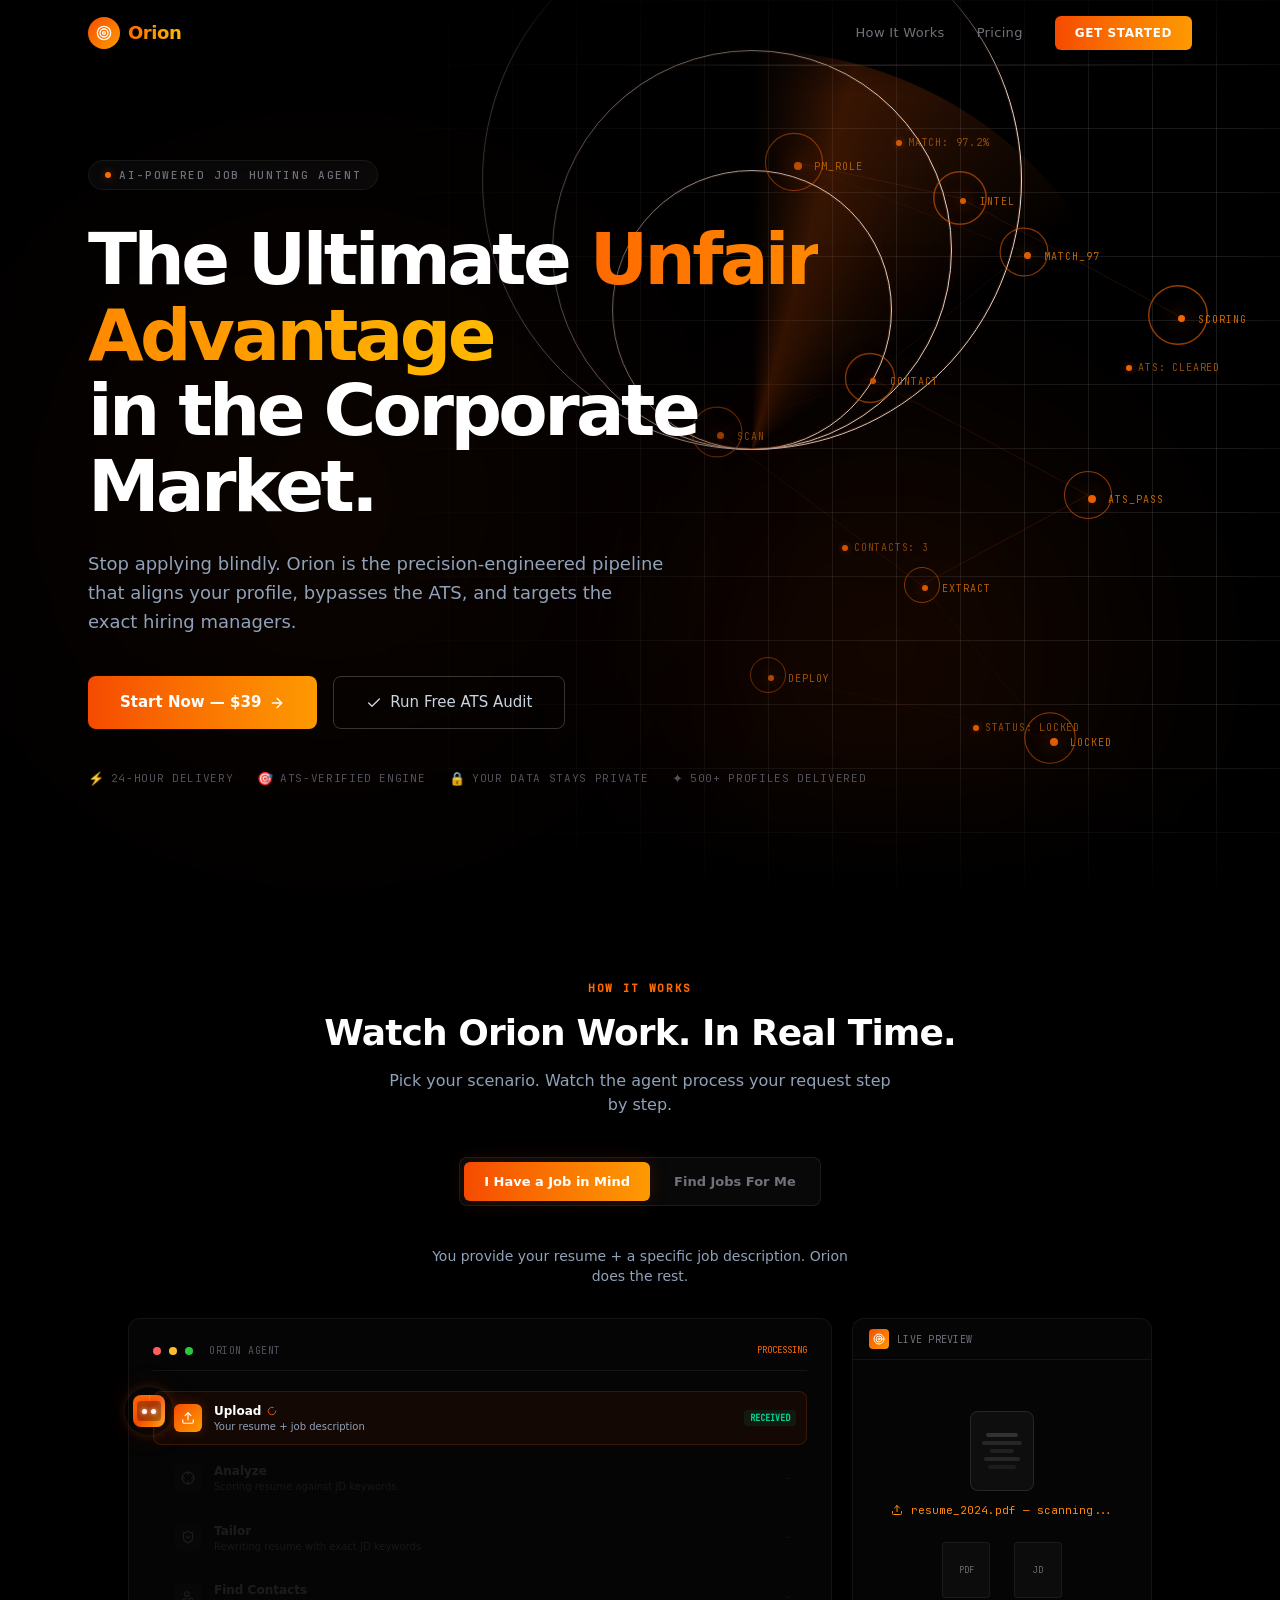
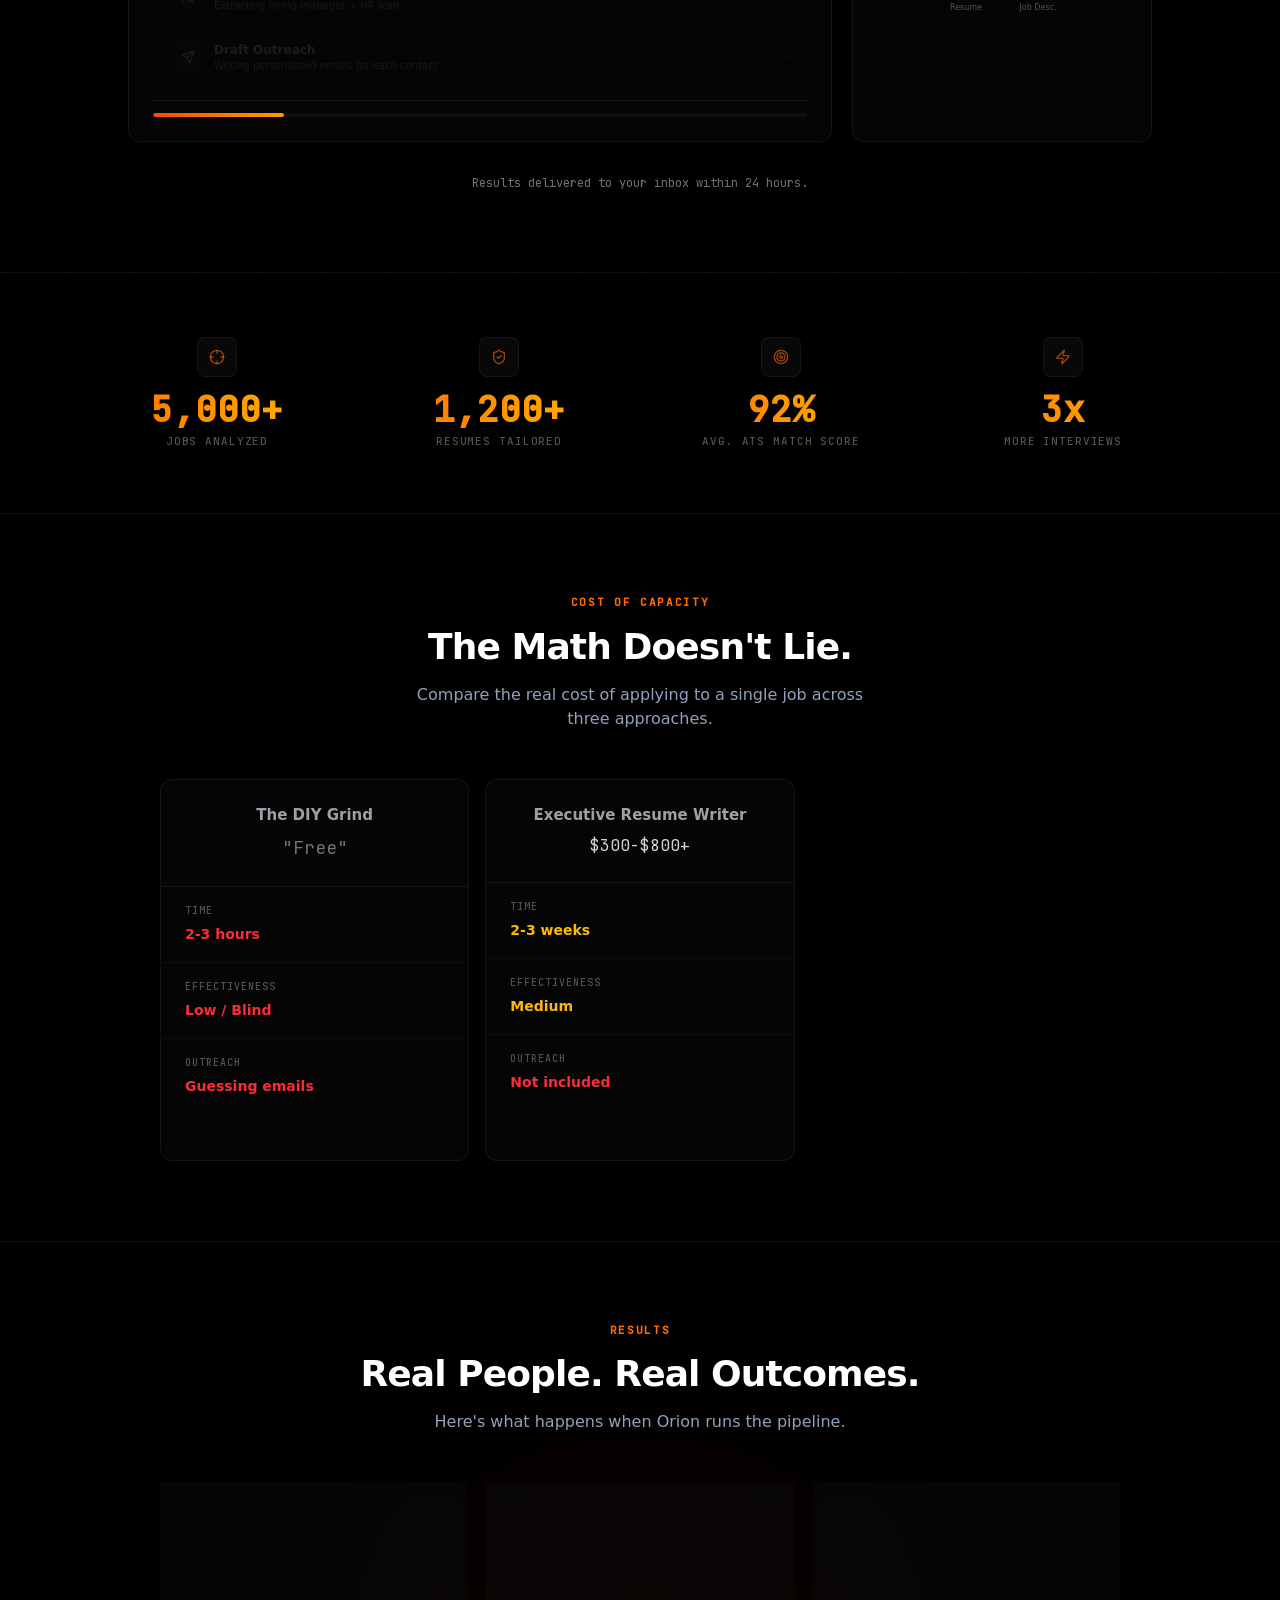
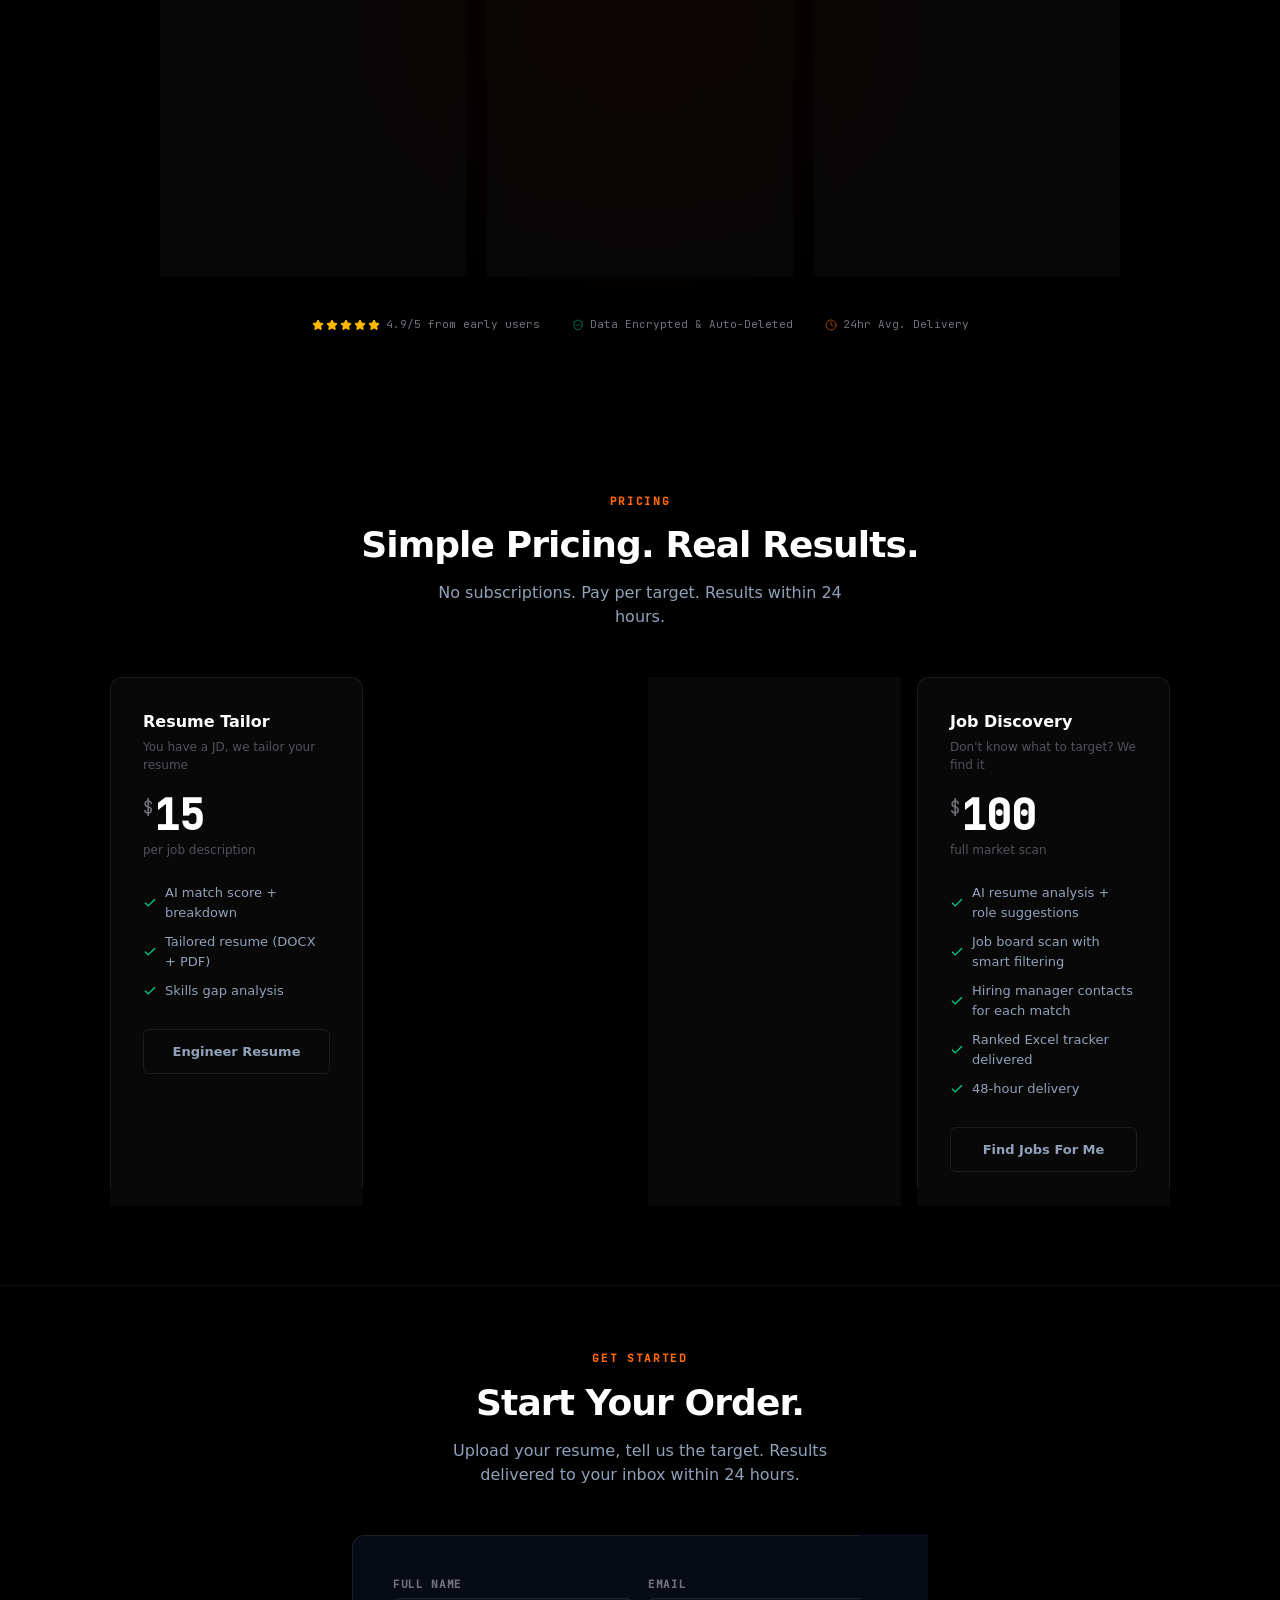
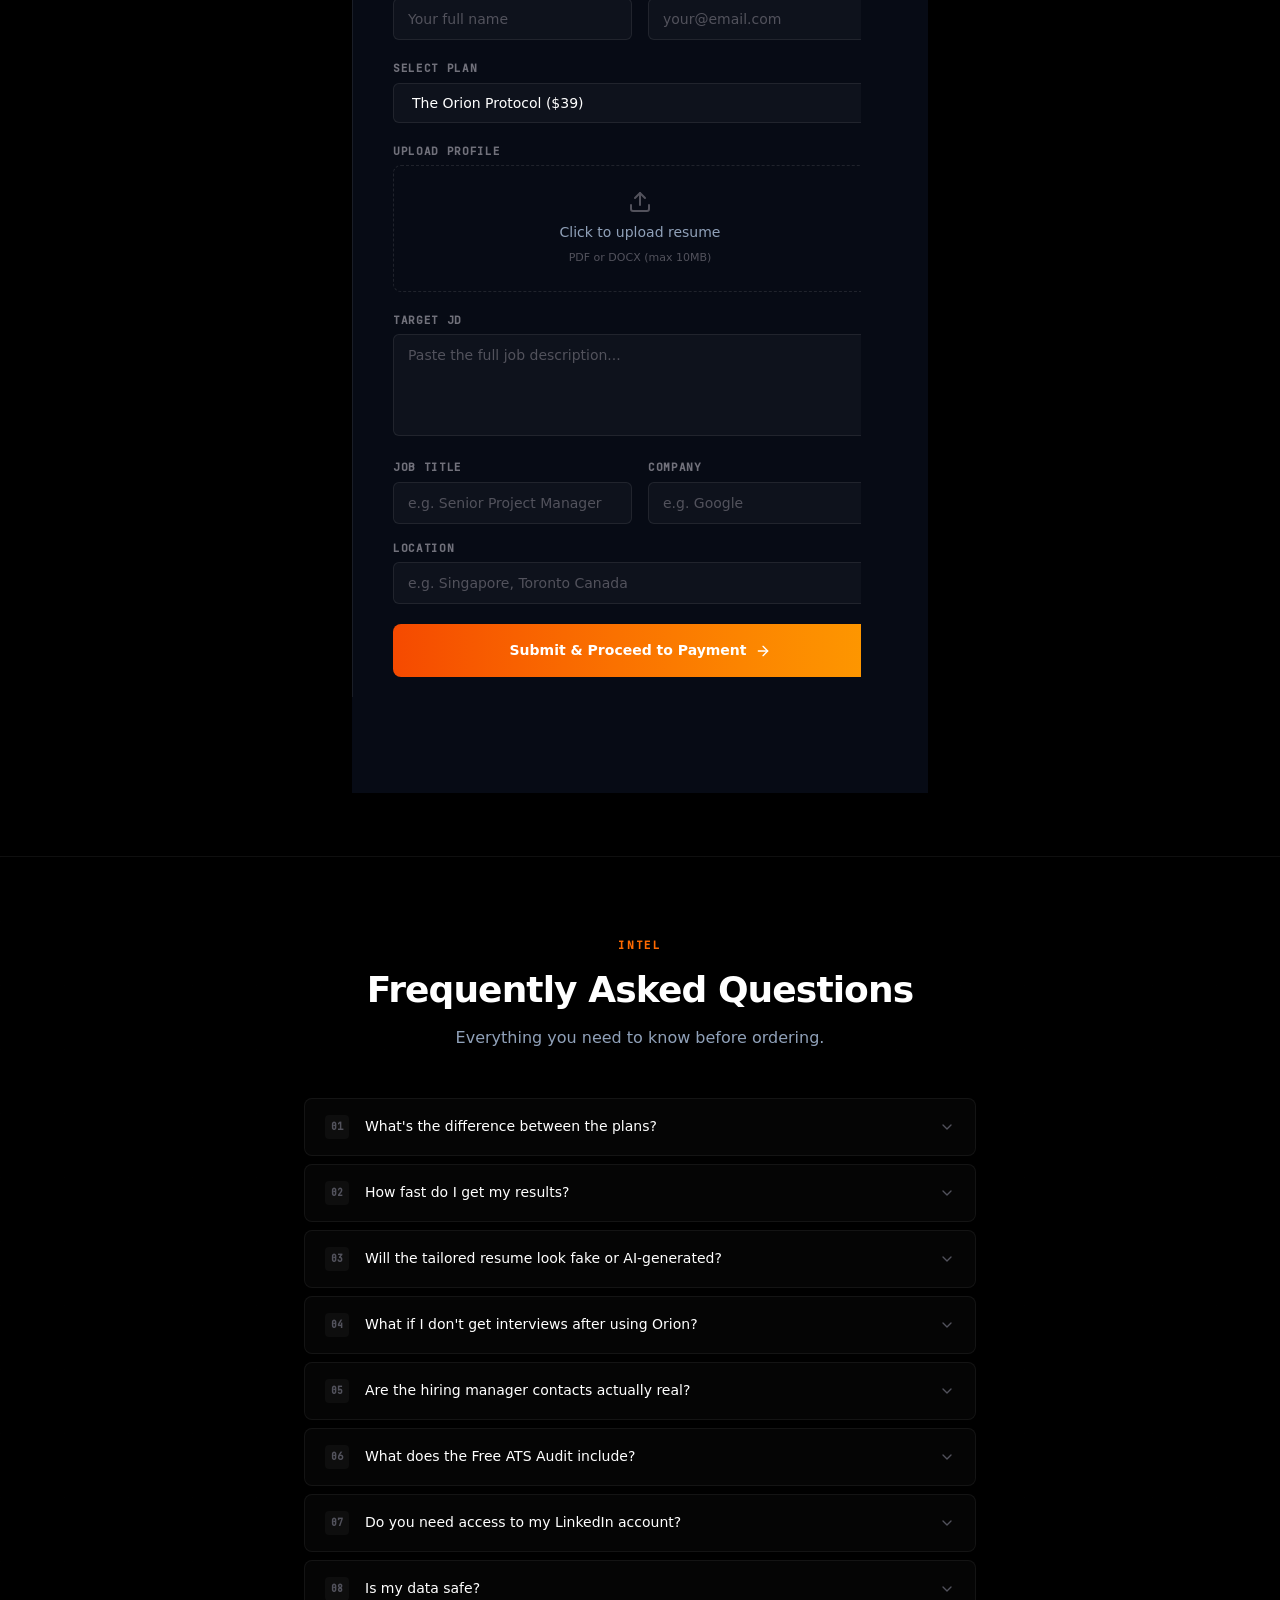
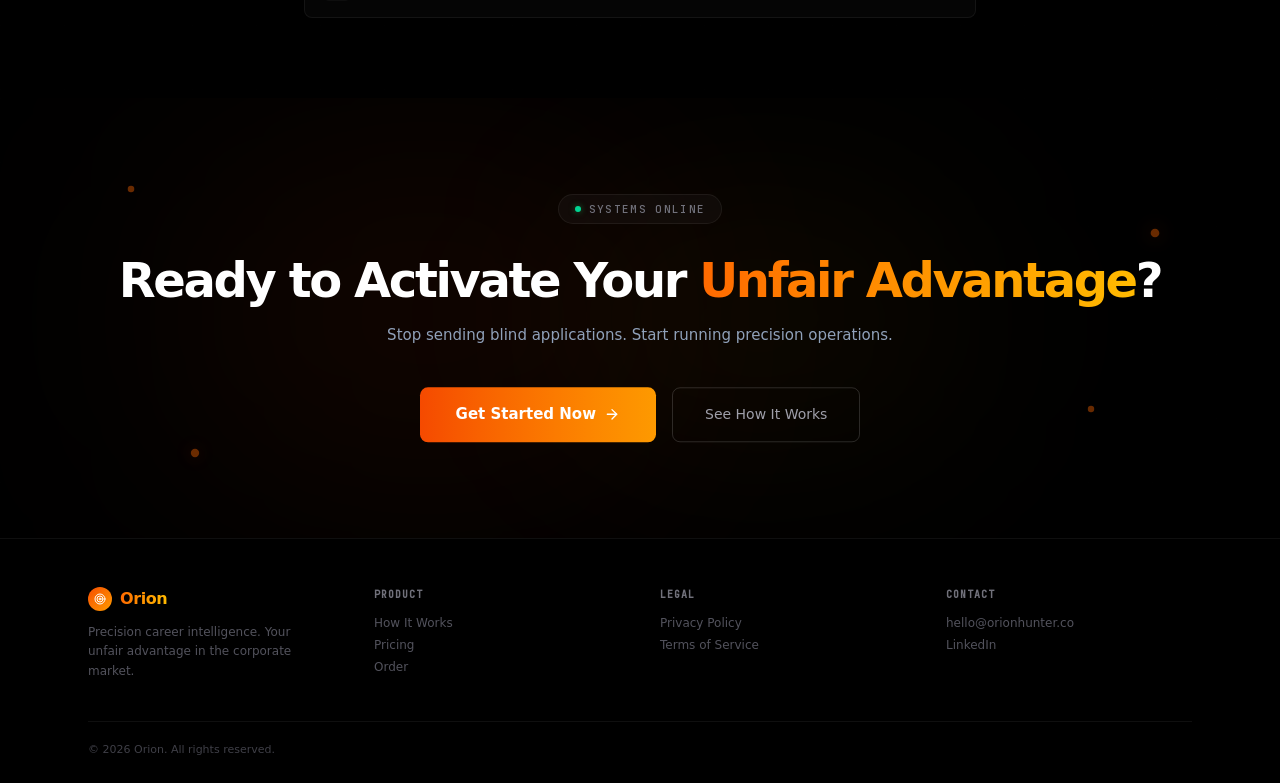
==== commit 30067e3b: "3D robot agent, fix click navigation bugs, emails in tracker" ====
--- a/index.html
+++ b/index.html
@@ -1 +1 @@
-<!DOCTYPE html><!--JA9gvBs1gNgDzefJ2jWlx--><html lang="en" class="dark"><head><meta charSet="utf-8"/><meta name="viewport" content="width=device-width, initial-scale=1"/><link rel="preload" href="/_next/static/media/051742360c26797e-s.p.102b7f24.woff2" as="font" crossorigin="" type="font/woff2"/><link rel="preload" href="/_next/static/media/fba5a26ea33df6a3-s.p.1bbdebe6.woff2" as="font" crossorigin="" type="font/woff2"/><link rel="stylesheet" href="/_next/static/chunks/4474050d84c56bae.css" data-precedence="next"/><link rel="preload" as="script" fetchPriority="low" href="/_next/static/chunks/4b9eae0c8dc7e975.js"/><script src="/_next/static/chunks/f2f58a7e93290fbb.js" async=""></script><script src="/_next/static/chunks/6eb1bac6b57023f6.js" async=""></script><script src="/_next/static/chunks/turbopack-da1d1c3932c9a2c7.js" async=""></script><script src="/_next/static/chunks/2f236954d6a65e12.js" async=""></script><script src="/_next/static/chunks/a9ee05acfa443ad2.js" async=""></script><meta name="next-size-adjust" content=""/><title>Orion - The Ultimate Unfair Advantage | orionhunter.co</title><meta name="description" content="Orion is the precision-engineered pipeline that aligns your profile, bypasses the ATS, and targets the exact hiring managers. Deployed in 24-48 hours."/><link rel="icon" href="data:image/svg+xml,%3Csvg xmlns=&#x27;http://www.w3.org/2000/svg&#x27; viewBox=&#x27;0 0 64 64&#x27;%3E%3Cdefs%3E%3ClinearGradient id=&#x27;g&#x27; x1=&#x27;0%25&#x27; y1=&#x27;0%25&#x27; x2=&#x27;100%25&#x27; y2=&#x27;100%25&#x27;%3E%3Cstop offset=&#x27;0%25&#x27; stop-color=&#x27;%23E8530E&#x27;/%3E%3Cstop offset=&#x27;100%25&#x27; stop-color=&#x27;%23FFB703&#x27;/%3E%3C/linearGradient%3E%3C/defs%3E%3Ccircle cx=&#x27;32&#x27; cy=&#x27;32&#x27; r=&#x27;30&#x27; fill=&#x27;%23000&#x27; stroke=&#x27;url(%23g)&#x27; stroke-width=&#x27;2&#x27;/%3E%3Cpath d=&#x27;M32 12 L22 28 L18 48 L32 40 L46 48 L42 28 Z&#x27; fill=&#x27;none&#x27; stroke=&#x27;url(%23g)&#x27; stroke-width=&#x27;2&#x27; stroke-linejoin=&#x27;round&#x27;/%3E%3Ccircle cx=&#x27;32&#x27; cy=&#x27;26&#x27; r=&#x27;4&#x27; fill=&#x27;url(%23g)&#x27;/%3E%3C/svg%3E"/><script src="/_next/static/chunks/a6dad97d9634a72d.js" noModule=""></script></head><body class="plus_jakarta_sans_85f58465-module__0PaWlq__variable jetbrains_mono_4ba603de-module__Zo4tiq__variable antialiased"><div hidden=""><!--$--><!--/$--></div><main class="bg-black min-h-screen overflow-x-hidden"><nav class="fixed top-0 left-0 right-0 z-50 transition-all duration-500 "><div class="max-w-6xl mx-auto px-6 py-4 flex items-center justify-between"><a href="#" class="flex items-center gap-2"><div class="w-8 h-8 rounded-full bg-gradient-to-br from-orange-600 to-amber-500 flex items-center justify-center"><svg xmlns="http://www.w3.org/2000/svg" width="24" height="24" viewBox="0 0 24 24" fill="none" stroke="currentColor" stroke-width="2" stroke-linecap="round" stroke-linejoin="round" class="lucide lucide-target w-4 h-4 text-white" aria-hidden="true"><circle cx="12" cy="12" r="10"></circle><circle cx="12" cy="12" r="6"></circle><circle cx="12" cy="12" r="2"></circle></svg></div><span class="text-lg font-bold tracking-tight bg-gradient-to-r from-orange-500 to-amber-400 bg-clip-text text-transparent">Orion</span></a><div class="hidden md:flex items-center gap-8"><a href="#how-it-works" class="text-[13px] font-medium text-zinc-500 hover:text-white transition-colors tracking-wide">How It Works</a><a href="#pricing" class="text-[13px] font-medium text-zinc-500 hover:text-white transition-colors tracking-wide">Pricing</a><a href="#order" class="text-[12px] font-semibold uppercase tracking-wider bg-gradient-to-r from-orange-600 to-amber-500 text-white px-5 py-2 rounded-md hover:shadow-[0_0_24px_rgba(234,88,12,0.2)] hover:-translate-y-0.5 transition-all">Get Started</a></div></div></nav><section id="hero" class="relative min-h-screen flex items-center pt-32 pb-20 overflow-hidden bg-black"><div class="absolute inset-0 z-0"><div class="absolute inset-0 animate-[grid-pulse_8s_ease-in-out_infinite]" style="background-image:linear-gradient(rgba(255,255,255,0.1) 1px, transparent 1px), linear-gradient(90deg, rgba(255,255,255,0.1) 1px, transparent 1px);background-size:64px 64px"></div><div class="absolute top-1/2 right-[10%] -translate-y-1/2 w-[800px] h-[800px] animate-[radar-sweep_18s_linear_infinite] pointer-events-none"><div class="w-full h-full rounded-full" style="background:conic-gradient(from 0deg, transparent 0deg, rgba(234,88,12,0.3) 15deg, rgba(234,88,12,0.12) 35deg, transparent 55deg)"></div></div><div class="absolute top-1/2 right-[10%] -translate-y-1/2 rounded-full border pointer-events-none" style="width:280px;height:280px;margin-top:-140px;margin-right:calc(10% - 140px + 400px);right:0"><div class="w-full h-full rounded-full border border-orange-500/25" style="box-shadow:0 0 15px rgba(234,88,12,0.05)"></div></div><div class="absolute top-1/2 right-[10%] -translate-y-1/2 rounded-full border pointer-events-none" style="width:400px;height:400px;margin-top:-200px;margin-right:calc(10% - 200px + 400px);right:0"><div class="w-full h-full rounded-full border border-orange-500/25" style="box-shadow:0 0 15px rgba(234,88,12,0.05)"></div></div><div class="absolute top-1/2 right-[10%] -translate-y-1/2 rounded-full border pointer-events-none" style="width:540px;height:540px;margin-top:-270px;margin-right:calc(10% - 270px + 400px);right:0"><div class="w-full h-full rounded-full border border-orange-500/25" style="box-shadow:0 0 15px rgba(234,88,12,0.05)"></div></div><div class="absolute left-[45%] right-0 h-px" style="background:linear-gradient(to right, transparent, rgba(234,88,12,0.5), rgba(234,88,12,0.25), transparent)"></div><div class="absolute pointer-events-none" style="top:18%;left:62%"><div class="absolute rounded-full border border-orange-500/60" style="width:48px;height:48px;top:-24px;left:-24px"></div><div class="rounded-full bg-orange-500" style="width:8px;height:8px;box-shadow:0 0 20px rgba(234,88,12,0.8), 0 0 48px rgba(234,88,12,0.4), 0 0 100px rgba(234,88,12,0.15)"></div><span class="absolute left-5 top-1/2 -translate-y-1/2 text-[10px] font-mono tracking-[0.1em] text-orange-400/80 whitespace-nowrap">PM_ROLE</span></div><div class="absolute pointer-events-none" style="top:28%;left:80%"><div class="absolute rounded-full border border-orange-500/60" style="width:42px;height:42px;top:-21px;left:-21px"></div><div class="rounded-full bg-orange-500" style="width:7px;height:7px;box-shadow:0 0 17.5px rgba(234,88,12,0.8), 0 0 42px rgba(234,88,12,0.4), 0 0 87.5px rgba(234,88,12,0.15)"></div><span class="absolute left-5 top-1/2 -translate-y-1/2 text-[10px] font-mono tracking-[0.1em] text-orange-400/80 whitespace-nowrap">MATCH_97</span></div><div class="absolute pointer-events-none" style="top:42%;left:68%"><div class="absolute rounded-full border border-orange-500/60" style="width:36px;height:36px;top:-18px;left:-18px"></div><div class="rounded-full bg-orange-500" style="width:6px;height:6px;box-shadow:0 0 15px rgba(234,88,12,0.8), 0 0 36px rgba(234,88,12,0.4), 0 0 75px rgba(234,88,12,0.15)"></div><span class="absolute left-5 top-1/2 -translate-y-1/2 text-[10px] font-mono tracking-[0.1em] text-orange-400/80 whitespace-nowrap">CONTACT</span></div><div class="absolute pointer-events-none" style="top:55%;left:85%"><div class="absolute rounded-full border border-orange-500/60" style="width:48px;height:48px;top:-24px;left:-24px"></div><div class="rounded-full bg-orange-500" style="width:8px;height:8px;box-shadow:0 0 20px rgba(234,88,12,0.8), 0 0 48px rgba(234,88,12,0.4), 0 0 100px rgba(234,88,12,0.15)"></div><span class="absolute left-5 top-1/2 -translate-y-1/2 text-[10px] font-mono tracking-[0.1em] text-orange-400/80 whitespace-nowrap">ATS_PASS</span></div><div class="absolute pointer-events-none" style="top:65%;left:72%"><div class="absolute rounded-full border border-orange-500/60" style="width:36px;height:36px;top:-18px;left:-18px"></div><div class="rounded-full bg-orange-500" style="width:6px;height:6px;box-shadow:0 0 15px rgba(234,88,12,0.8), 0 0 36px rgba(234,88,12,0.4), 0 0 75px rgba(234,88,12,0.15)"></div><span class="absolute left-5 top-1/2 -translate-y-1/2 text-[10px] font-mono tracking-[0.1em] text-orange-400/80 whitespace-nowrap">EXTRACT</span></div><div class="absolute pointer-events-none" style="top:35%;left:92%"><div class="absolute rounded-full border border-orange-500/60" style="width:42px;height:42px;top:-21px;left:-21px"></div><div class="rounded-full bg-orange-500" style="width:7px;height:7px;box-shadow:0 0 17.5px rgba(234,88,12,0.8), 0 0 42px rgba(234,88,12,0.4), 0 0 87.5px rgba(234,88,12,0.15)"></div><span class="absolute left-5 top-1/2 -translate-y-1/2 text-[10px] font-mono tracking-[0.1em] text-orange-400/80 whitespace-nowrap">SCORING</span></div><div class="absolute pointer-events-none" style="top:75%;left:60%"><div class="absolute rounded-full border border-orange-500/60" style="width:36px;height:36px;top:-18px;left:-18px"></div><div class="rounded-full bg-orange-500" style="width:6px;height:6px;box-shadow:0 0 15px rgba(234,88,12,0.8), 0 0 36px rgba(234,88,12,0.4), 0 0 75px rgba(234,88,12,0.15)"></div><span class="absolute left-5 top-1/2 -translate-y-1/2 text-[10px] font-mono tracking-[0.1em] text-orange-400/80 whitespace-nowrap">DEPLOY</span></div><div class="absolute pointer-events-none" style="top:22%;left:75%"><div class="absolute rounded-full border border-orange-500/60" style="width:36px;height:36px;top:-18px;left:-18px"></div><div class="rounded-full bg-orange-500" style="width:6px;height:6px;box-shadow:0 0 15px rgba(234,88,12,0.8), 0 0 36px rgba(234,88,12,0.4), 0 0 75px rgba(234,88,12,0.15)"></div><span class="absolute left-5 top-1/2 -translate-y-1/2 text-[10px] font-mono tracking-[0.1em] text-orange-400/80 whitespace-nowrap">INTEL</span></div><div class="absolute pointer-events-none" style="top:82%;left:82%"><div class="absolute rounded-full border border-orange-500/60" style="width:48px;height:48px;top:-24px;left:-24px"></div><div class="rounded-full bg-orange-500" style="width:8px;height:8px;box-shadow:0 0 20px rgba(234,88,12,0.8), 0 0 48px rgba(234,88,12,0.4), 0 0 100px rgba(234,88,12,0.15)"></div><span class="absolute left-5 top-1/2 -translate-y-1/2 text-[10px] font-mono tracking-[0.1em] text-orange-400/80 whitespace-nowrap">LOCKED</span></div><div class="absolute pointer-events-none" style="top:48%;left:56%"><div class="absolute rounded-full border border-orange-500/60" style="width:42px;height:42px;top:-21px;left:-21px"></div><div class="rounded-full bg-orange-500" style="width:7px;height:7px;box-shadow:0 0 17.5px rgba(234,88,12,0.8), 0 0 42px rgba(234,88,12,0.4), 0 0 87.5px rgba(234,88,12,0.15)"></div><span class="absolute left-5 top-1/2 -translate-y-1/2 text-[10px] font-mono tracking-[0.1em] text-orange-400/80 whitespace-nowrap">SCAN</span></div><svg class="absolute inset-0 w-full h-full pointer-events-none"><line x1="62%" y1="18%" x2="80%" y2="28%" stroke="rgba(234,88,12,0.35)" stroke-width="1"></line><line x1="80%" y1="28%" x2="68%" y2="42%" stroke="rgba(234,88,12,0.35)" stroke-width="1"></line><line x1="68%" y1="42%" x2="85%" y2="55%" stroke="rgba(234,88,12,0.35)" stroke-width="1"></line><line x1="85%" y1="55%" x2="72%" y2="65%" stroke="rgba(234,88,12,0.35)" stroke-width="1"></line><line x1="62%" y1="18%" x2="75%" y2="22%" stroke="rgba(234,88,12,0.35)" stroke-width="1"></line><line x1="75%" y1="22%" x2="92%" y2="35%" stroke="rgba(234,88,12,0.35)" stroke-width="1"></line><line x1="56%" y1="48%" x2="72%" y2="65%" stroke="rgba(234,88,12,0.35)" stroke-width="1"></line><line x1="72%" y1="65%" x2="82%" y2="82%" stroke="rgba(234,88,12,0.35)" stroke-width="1"></line><line x1="60%" y1="75%" x2="82%" y2="82%" stroke="rgba(234,88,12,0.35)" stroke-width="1"></line><line x1="68%" y1="42%" x2="56%" y2="48%" stroke="rgba(234,88,12,0.35)" stroke-width="1"></line></svg><div class="absolute hidden md:flex items-center gap-1.5 pointer-events-none" style="top:15%;left:70%"><div class="w-1.5 h-1.5 rounded-full bg-orange-500 shadow-[0_0_6px_rgba(234,88,12,0.5)]"></div><span class="text-[10px] font-mono tracking-[0.08em] text-orange-400/60">MATCH: 97.2%</span></div><div class="absolute hidden md:flex items-center gap-1.5 pointer-events-none" style="top:40%;left:88%"><div class="w-1.5 h-1.5 rounded-full bg-orange-500 shadow-[0_0_6px_rgba(234,88,12,0.5)]"></div><span class="text-[10px] font-mono tracking-[0.08em] text-orange-400/60">ATS: CLEARED</span></div><div class="absolute hidden md:flex items-center gap-1.5 pointer-events-none" style="top:60%;left:65%"><div class="w-1.5 h-1.5 rounded-full bg-orange-500 shadow-[0_0_6px_rgba(234,88,12,0.5)]"></div><span class="text-[10px] font-mono tracking-[0.08em] text-orange-400/60">CONTACTS: 3</span></div><div class="absolute hidden md:flex items-center gap-1.5 pointer-events-none" style="top:80%;left:76%"><div class="w-1.5 h-1.5 rounded-full bg-orange-500 shadow-[0_0_6px_rgba(234,88,12,0.5)]"></div><span class="text-[10px] font-mono tracking-[0.08em] text-orange-400/60">STATUS: LOCKED</span></div></div><div class="absolute inset-0 z-[1]" style="background:linear-gradient(to right, #000000 0%, #000000 25%, rgba(0,0,0,0.7) 45%, rgba(0,0,0,0.2) 65%, transparent 100%)"></div><div class="absolute inset-x-0 bottom-0 h-40 bg-gradient-to-t from-black to-transparent z-[2]"></div><div class="absolute inset-x-0 top-0 h-24 bg-gradient-to-b from-black/80 to-transparent z-[2]"></div><div class="absolute inset-y-0 right-0 w-12 bg-gradient-to-l from-black/40 to-transparent z-[2]"></div><div class="absolute top-1/3 left-[10%] w-[400px] h-[400px] rounded-full bg-orange-600/[0.08] blur-[140px] pointer-events-none z-[2]"></div><div class="absolute top-1/2 right-[15%] w-[400px] h-[400px] rounded-full bg-orange-600/[0.1] blur-[120px] pointer-events-none z-[1]"></div><div class="relative z-10 max-w-6xl mx-auto px-6 w-full"><div class="inline-flex items-center gap-2 bg-white/[0.03] border border-white/[0.06] px-4 py-1.5 rounded-full mb-8" style="opacity:0;transform:translateY(30px)"><span class="w-1.5 h-1.5 rounded-full bg-orange-500 shadow-[0_0_8px_rgba(234,88,12,0.5)]"></span><span class="text-[11px] font-medium text-zinc-500 uppercase tracking-[0.15em] font-mono">AI-Powered Job Hunting Agent</span></div><h1 class="text-4xl sm:text-5xl md:text-6xl lg:text-[72px] font-extrabold tracking-tighter leading-[1.05] mb-6 max-w-3xl" style="opacity:0;transform:translateY(30px)">The Ultimate<!-- --> <span class="bg-gradient-to-r from-orange-500 to-amber-400 bg-clip-text text-transparent">Unfair Advantage</span><br/>in the Corporate Market.</h1><p class="text-slate-400 text-base sm:text-lg max-w-xl mb-10 leading-relaxed" style="opacity:0;transform:translateY(30px)">Stop applying blindly. Orion is the precision-engineered pipeline that aligns your profile, bypasses the ATS, and targets the exact hiring managers.</p><div class="flex flex-wrap gap-4 mb-10" style="opacity:0;transform:translateY(30px)"><a href="#order" class="ember-glow inline-flex items-center gap-2 bg-gradient-to-r from-orange-600 to-amber-500 text-white px-8 py-3.5 rounded-lg font-semibold text-[15px] hover:-translate-y-0.5 transition-all">Start Now — $39 <svg xmlns="http://www.w3.org/2000/svg" width="24" height="24" viewBox="0 0 24 24" fill="none" stroke="currentColor" stroke-width="2" stroke-linecap="round" stroke-linejoin="round" class="lucide lucide-arrow-right w-4 h-4" aria-hidden="true"><path d="M5 12h14"></path><path d="m12 5 7 7-7 7"></path></svg></a><a href="#order" class="inline-flex items-center gap-2 border border-white/20 text-slate-300 px-8 py-3.5 rounded-lg font-medium text-[15px] hover:bg-white/10 hover:text-white transition-all"><svg xmlns="http://www.w3.org/2000/svg" width="24" height="24" viewBox="0 0 24 24" fill="none" stroke="currentColor" stroke-width="2" stroke-linecap="round" stroke-linejoin="round" class="lucide lucide-check w-4 h-4" aria-hidden="true"><path d="M20 6 9 17l-5-5"></path></svg> Run Free ATS Audit</a></div><div class="flex flex-wrap gap-6 text-[11px] text-zinc-600 font-mono uppercase tracking-[0.06em]" style="opacity:0;transform:translateY(30px)"><span class="flex items-center gap-1.5"><span class="text-[13px]">⚡</span> <!-- -->24-Hour Delivery</span><span class="flex items-center gap-1.5"><span class="text-[13px]">🎯</span> <!-- -->ATS-Verified Engine</span><span class="flex items-center gap-1.5"><span class="text-[13px]">🔒</span> <!-- -->Your Data Stays Private</span><span class="flex items-center gap-1.5"><span class="text-[13px]">✦</span> <!-- -->500+ Profiles Delivered</span></div></div></section><section id="how-it-works" class="py-20 relative overflow-hidden"><div class="absolute inset-0 opacity-[0.02]" style="background-image:linear-gradient(rgba(255,255,255,0.1) 1px, transparent 1px), linear-gradient(90deg, rgba(255,255,255,0.1) 1px, transparent 1px);background-size:64px 64px"></div><div class="max-w-6xl mx-auto px-6 relative z-10"><div class="text-center mb-10"><p class="text-[11px] uppercase tracking-[0.15em] text-orange-500 font-semibold font-mono mb-4">How It Works</p><h2 class="text-3xl sm:text-4xl font-bold tracking-tight mb-4">Watch Orion Work. In Real Time.</h2><p class="text-slate-400 max-w-lg mx-auto mb-10">Pick your scenario. Watch the agent process your request step by step.</p><div class="inline-flex bg-white/[0.03] border border-white/[0.08] rounded-lg p-1 gap-1"><button class="px-5 py-2.5 rounded-md text-[13px] font-semibold transition-all cursor-pointer bg-gradient-to-r from-orange-600 to-amber-500 text-white shadow-[0_0_20px_rgba(234,88,12,0.15)]">I Have a Job in Mind</button><button class="px-5 py-2.5 rounded-md text-[13px] font-semibold transition-all cursor-pointer text-zinc-500 hover:text-white">Find Jobs For Me</button></div></div><div class="text-center mb-8"><p class="text-sm text-slate-400 max-w-md mx-auto">You provide your resume + a specific job description. Orion does the rest.</p></div><div><div class="max-w-5xl mx-auto"><div class="grid md:grid-cols-[1fr_300px] gap-5 items-stretch"><div class="relative bg-white/[0.02] border border-white/[0.06] rounded-xl p-5 sm:p-6 backdrop-blur-md"><div class="flex items-center gap-2 mb-5 pb-3 border-b border-white/[0.06]"><span class="w-2 h-2 rounded-full bg-[#FF5F57]"></span><span class="w-2 h-2 rounded-full bg-[#FEBC2E]"></span><span class="w-2 h-2 rounded-full bg-[#28C840]"></span><span class="ml-2 text-[10px] text-zinc-600 font-mono uppercase tracking-[0.05em]">orion agent</span></div><div class="relative space-y-1.5"><div class="flex items-center gap-3 p-2.5 rounded-lg transition-all duration-500 cursor-default border border-transparent" style="min-height:44px"><div class="w-7 h-7 rounded-md flex items-center justify-center flex-shrink-0 transition-all duration-500 bg-white/[0.03]"><svg xmlns="http://www.w3.org/2000/svg" width="24" height="24" viewBox="0 0 24 24" fill="none" stroke="currentColor" stroke-width="2" stroke-linecap="round" stroke-linejoin="round" class="lucide lucide-upload w-3.5 h-3.5 text-zinc-600" aria-hidden="true"><path d="M12 3v12"></path><path d="m17 8-5-5-5 5"></path><path d="M21 15v4a2 2 0 0 1-2 2H5a2 2 0 0 1-2-2v-4"></path></svg></div><div class="flex-1 min-w-0"><div class="flex items-center gap-1.5"><span class="text-[12px] font-semibold text-zinc-600">Upload</span></div><p class="text-[10px] leading-snug text-zinc-700">Your resume + job description</p></div><span class="text-[8px] font-mono font-bold px-1.5 py-0.5 rounded text-zinc-800">—</span></div><div class="flex items-center gap-3 p-2.5 rounded-lg transition-all duration-500 cursor-default border border-transparent" style="min-height:44px"><div class="w-7 h-7 rounded-md flex items-center justify-center flex-shrink-0 transition-all duration-500 bg-white/[0.03]"><svg xmlns="http://www.w3.org/2000/svg" width="24" height="24" viewBox="0 0 24 24" fill="none" stroke="currentColor" stroke-width="2" stroke-linecap="round" stroke-linejoin="round" class="lucide lucide-crosshair w-3.5 h-3.5 text-zinc-600" aria-hidden="true"><circle cx="12" cy="12" r="10"></circle><line x1="22" x2="18" y1="12" y2="12"></line><line x1="6" x2="2" y1="12" y2="12"></line><line x1="12" x2="12" y1="6" y2="2"></line><line x1="12" x2="12" y1="22" y2="18"></line></svg></div><div class="flex-1 min-w-0"><div class="flex items-center gap-1.5"><span class="text-[12px] font-semibold text-zinc-600">Analyze</span></div><p class="text-[10px] leading-snug text-zinc-700">Scoring resume against JD keywords</p></div><span class="text-[8px] font-mono font-bold px-1.5 py-0.5 rounded text-zinc-800">—</span></div><div class="flex items-center gap-3 p-2.5 rounded-lg transition-all duration-500 cursor-default border border-transparent" style="min-height:44px"><div class="w-7 h-7 rounded-md flex items-center justify-center flex-shrink-0 transition-all duration-500 bg-white/[0.03]"><svg xmlns="http://www.w3.org/2000/svg" width="24" height="24" viewBox="0 0 24 24" fill="none" stroke="currentColor" stroke-width="2" stroke-linecap="round" stroke-linejoin="round" class="lucide lucide-shield-check w-3.5 h-3.5 text-zinc-600" aria-hidden="true"><path d="M20 13c0 5-3.5 7.5-7.66 8.95a1 1 0 0 1-.67-.01C7.5 20.5 4 18 4 13V6a1 1 0 0 1 1-1c2 0 4.5-1.2 6.24-2.72a1.17 1.17 0 0 1 1.52 0C14.51 3.81 17 5 19 5a1 1 0 0 1 1 1z"></path><path d="m9 12 2 2 4-4"></path></svg></div><div class="flex-1 min-w-0"><div class="flex items-center gap-1.5"><span class="text-[12px] font-semibold text-zinc-600">Tailor</span></div><p class="text-[10px] leading-snug text-zinc-700">Rewriting resume with exact JD keywords</p></div><span class="text-[8px] font-mono font-bold px-1.5 py-0.5 rounded text-zinc-800">—</span></div><div class="flex items-center gap-3 p-2.5 rounded-lg transition-all duration-500 cursor-default border border-transparent" style="min-height:44px"><div class="w-7 h-7 rounded-md flex items-center justify-center flex-shrink-0 transition-all duration-500 bg-white/[0.03]"><svg xmlns="http://www.w3.org/2000/svg" width="24" height="24" viewBox="0 0 24 24" fill="none" stroke="currentColor" stroke-width="2" stroke-linecap="round" stroke-linejoin="round" class="lucide lucide-user-search w-3.5 h-3.5 text-zinc-600" aria-hidden="true"><circle cx="10" cy="7" r="4"></circle><path d="M10.3 15H7a4 4 0 0 0-4 4v2"></path><circle cx="17" cy="17" r="3"></circle><path d="m21 21-1.9-1.9"></path></svg></div><div class="flex-1 min-w-0"><div class="flex items-center gap-1.5"><span class="text-[12px] font-semibold text-zinc-600">Find Contacts</span></div><p class="text-[10px] leading-snug text-zinc-700">Extracting hiring manager + HR lead</p></div><span class="text-[8px] font-mono font-bold px-1.5 py-0.5 rounded text-zinc-800">—</span></div><div class="flex items-center gap-3 p-2.5 rounded-lg transition-all duration-500 cursor-default border border-transparent" style="min-height:44px"><div class="w-7 h-7 rounded-md flex items-center justify-center flex-shrink-0 transition-all duration-500 bg-white/[0.03]"><svg xmlns="http://www.w3.org/2000/svg" width="24" height="24" viewBox="0 0 24 24" fill="none" stroke="currentColor" stroke-width="2" stroke-linecap="round" stroke-linejoin="round" class="lucide lucide-send w-3.5 h-3.5 text-zinc-600" aria-hidden="true"><path d="M14.536 21.686a.5.5 0 0 0 .937-.024l6.5-19a.496.496 0 0 0-.635-.635l-19 6.5a.5.5 0 0 0-.024.937l7.93 3.18a2 2 0 0 1 1.112 1.11z"></path><path d="m21.854 2.147-10.94 10.939"></path></svg></div><div class="flex-1 min-w-0"><div class="flex items-center gap-1.5"><span class="text-[12px] font-semibold text-zinc-600">Draft Outreach</span></div><p class="text-[10px] leading-snug text-zinc-700">Writing personalized emails for each contact</p></div><span class="text-[8px] font-mono font-bold px-1.5 py-0.5 rounded text-zinc-800">—</span></div></div><div class="mt-4 pt-3 border-t border-white/[0.06]"><div class="h-1 bg-white/[0.04] rounded-full overflow-hidden"><div class="h-full rounded-full bg-gradient-to-r from-orange-600 to-amber-500"></div></div></div></div><div class="bg-white/[0.02] border border-white/[0.06] rounded-xl backdrop-blur-md overflow-hidden relative"><div class="px-4 py-2.5 border-b border-white/[0.06] flex items-center gap-2"><div class="w-5 h-5 rounded bg-gradient-to-br from-orange-600 to-amber-500 flex items-center justify-center"><svg xmlns="http://www.w3.org/2000/svg" width="24" height="24" viewBox="0 0 24 24" fill="none" stroke="currentColor" stroke-width="2" stroke-linecap="round" stroke-linejoin="round" class="lucide lucide-target w-3 h-3 text-white" aria-hidden="true"><circle cx="12" cy="12" r="10"></circle><circle cx="12" cy="12" r="6"></circle><circle cx="12" cy="12" r="2"></circle></svg></div><span class="text-[10px] font-mono text-zinc-500 uppercase tracking-wide">Live Preview</span></div><div class="relative min-h-[300px]"><div class="absolute inset-0 px-3" style="pointer-events:none"><div class="flex flex-col items-center justify-center h-full gap-4 py-8"><div class="w-16 h-20 bg-white/[0.04] border border-white/[0.1] rounded-lg flex flex-col items-center justify-center gap-1"><div class="w-8 h-1 bg-white/[0.15] rounded"></div><div class="w-10 h-1 bg-white/[0.1] rounded"></div><div class="w-6 h-1 bg-white/[0.08] rounded"></div><div class="w-9 h-1 bg-white/[0.1] rounded"></div><div class="w-7 h-1 bg-white/[0.06] rounded"></div></div><div class="flex items-center gap-2 text-[11px] font-mono text-orange-400"><svg xmlns="http://www.w3.org/2000/svg" width="24" height="24" viewBox="0 0 24 24" fill="none" stroke="currentColor" stroke-width="2" stroke-linecap="round" stroke-linejoin="round" class="lucide lucide-upload w-3 h-3" aria-hidden="true"><path d="M12 3v12"></path><path d="m17 8-5-5-5 5"></path><path d="M21 15v4a2 2 0 0 1-2 2H5a2 2 0 0 1-2-2v-4"></path></svg> resume_2024.pdf — scanning...</div><div class="flex gap-6 mt-2"><div class="text-center"><div class="w-12 h-14 bg-white/[0.03] border border-white/[0.06] rounded flex items-center justify-center text-[8px] font-mono text-zinc-500">PDF</div><span class="text-[8px] text-zinc-600 mt-1 block">Resume</span></div><div class="text-center"><div class="w-12 h-14 bg-white/[0.03] border border-white/[0.06] rounded flex items-center justify-center text-[8px] font-mono text-zinc-500">JD</div><span class="text-[8px] text-zinc-600 mt-1 block">Job Desc.</span></div></div></div></div><div class="absolute inset-0 px-3" style="pointer-events:none"><div class="flex flex-col items-center justify-center h-full gap-3 py-4"><div class="relative w-[110px] h-[110px]"><svg viewBox="0 0 100 100" class="w-full h-full -rotate-90"><circle cx="50" cy="50" r="45" fill="none" stroke="rgba(255,255,255,0.06)" stroke-width="4"></circle><circle cx="50" cy="50" r="45" fill="none" stroke="url(#psg)" stroke-width="4" stroke-linecap="round" stroke-dasharray="282.7433388230814" stroke-dashoffset="282.7433388230814" class="transition-all duration-100"></circle></svg><span class="absolute inset-0 flex items-center justify-center text-2xl font-bold font-mono bg-gradient-to-r from-orange-500 to-amber-400 bg-clip-text text-transparent">0<!-- -->%</span></div><span class="text-[11px] font-mono text-emerald-400">ATS MATCH CONFIRMED</span><div class="flex flex-wrap gap-1 justify-center max-w-[200px]"><span class="px-2 py-0.5 rounded text-[8px] font-mono bg-emerald-500/10 border border-emerald-500/15 text-emerald-400" style="opacity:0;transform:scale(0.7)">Agile</span><span class="px-2 py-0.5 rounded text-[8px] font-mono bg-emerald-500/10 border border-emerald-500/15 text-emerald-400" style="opacity:0;transform:scale(0.7)">Stakeholder Mgmt</span><span class="px-2 py-0.5 rounded text-[8px] font-mono bg-emerald-500/10 border border-emerald-500/15 text-emerald-400" style="opacity:0;transform:scale(0.7)">PMP</span><span class="px-2 py-0.5 rounded text-[8px] font-mono bg-emerald-500/10 border border-emerald-500/15 text-emerald-400" style="opacity:0;transform:scale(0.7)">PRINCE2</span><span class="px-2 py-0.5 rounded text-[8px] font-mono bg-orange-500/10 border border-orange-500/15 text-orange-400" style="opacity:0;transform:scale(0.7)">Kubernetes</span></div></div></div><div class="absolute inset-0 px-3" style="pointer-events:none"><div class="flex gap-3 items-center justify-center h-full py-4 px-2"><div class="w-[90px] bg-white/[0.03] border border-white/[0.06] rounded-lg p-3"><div class="text-[7px] font-mono text-zinc-600 mb-2">BEFORE</div><div class="h-[3px] mb-1 bg-white/[0.06] rounded" style="width:100%"></div><div class="h-[3px] mb-1 bg-white/[0.06] rounded" style="width:80%"></div><div class="h-[3px] mb-1 bg-white/[0.06] rounded" style="width:60%"></div><div class="h-[3px] mb-1 bg-white/[0.06] rounded" style="width:90%"></div><div class="h-[3px] mb-1 bg-white/[0.06] rounded" style="width:70%"></div><div class="h-[3px] mb-1 bg-white/[0.06] rounded" style="width:50%"></div></div><div class="text-orange-500 text-sm flex-shrink-0">→</div><div class="w-[90px] bg-white/[0.03] border border-orange-500/20 rounded-lg p-3 shadow-[0_0_20px_rgba(234,88,12,0.06)]"><div class="text-[7px] font-mono text-orange-400 mb-2">AFTER</div><div class="h-[3px] mb-1 rounded bg-gradient-to-r from-orange-600 to-amber-500 opacity-60" style="width:100%;opacity:0"></div><div class="h-[3px] mb-1 rounded bg-gradient-to-r from-orange-600 to-amber-500 opacity-60" style="width:80%;opacity:0"></div><div class="h-[3px] mb-1 rounded bg-white/[0.06]" style="width:60%;opacity:0"></div><div class="h-[3px] mb-1 rounded bg-gradient-to-r from-orange-600 to-amber-500 opacity-60" style="width:90%;opacity:0"></div><div class="h-[3px] mb-1 rounded bg-gradient-to-r from-orange-600 to-amber-500 opacity-60" style="width:70%;opacity:0"></div><div class="h-[3px] mb-1 rounded bg-white/[0.06]" style="width:50%;opacity:0"></div></div></div></div><div class="absolute inset-0 px-3" style="pointer-events:none"><div class="flex flex-col gap-2 justify-center h-full py-4 px-2"><div class="text-[9px] font-mono text-zinc-600 flex items-center gap-1.5 mb-1"><svg xmlns="http://www.w3.org/2000/svg" width="24" height="24" viewBox="0 0 24 24" fill="none" stroke="currentColor" stroke-width="2" stroke-linecap="round" stroke-linejoin="round" class="lucide lucide-loader-circle w-2.5 h-2.5 text-orange-500 animate-spin" aria-hidden="true"><path d="M21 12a9 9 0 1 1-6.219-8.56"></path></svg> Extracting contacts...</div><div class="flex items-center gap-2 bg-white/[0.02] border border-white/[0.06] rounded-md px-2.5 py-2" style="opacity:0;transform:translateX(-15px)"><div class="w-6 h-6 rounded-full bg-gradient-to-br from-indigo-500 to-purple-600 flex items-center justify-center text-[8px] font-bold font-mono text-white">JC</div><div class="flex-1"><p class="text-[10px] font-semibold">James Chen</p><p class="text-[8px] text-zinc-600 font-mono">Hiring Mgr</p></div><svg xmlns="http://www.w3.org/2000/svg" width="24" height="24" viewBox="0 0 24 24" fill="none" stroke="currentColor" stroke-width="2" stroke-linecap="round" stroke-linejoin="round" class="lucide lucide-check w-3 h-3 text-emerald-400" aria-hidden="true"><path d="M20 6 9 17l-5-5"></path></svg></div><div class="flex items-center gap-2 bg-white/[0.02] border border-white/[0.06] rounded-md px-2.5 py-2" style="opacity:0;transform:translateX(-15px)"><div class="w-6 h-6 rounded-full bg-gradient-to-br from-emerald-500 to-green-600 flex items-center justify-center text-[8px] font-bold font-mono text-white">SP</div><div class="flex-1"><p class="text-[10px] font-semibold">Sarah Patel</p><p class="text-[8px] text-zinc-600 font-mono">HR Lead</p></div><svg xmlns="http://www.w3.org/2000/svg" width="24" height="24" viewBox="0 0 24 24" fill="none" stroke="currentColor" stroke-width="2" stroke-linecap="round" stroke-linejoin="round" class="lucide lucide-check w-3 h-3 text-emerald-400" aria-hidden="true"><path d="M20 6 9 17l-5-5"></path></svg></div><div class="flex items-center gap-2 bg-white/[0.02] border border-white/[0.06] rounded-md px-2.5 py-2" style="opacity:0;transform:translateX(-15px)"><div class="w-6 h-6 rounded-full bg-gradient-to-br from-orange-500 to-amber-500 flex items-center justify-center text-[8px] font-bold font-mono text-white">ML</div><div class="flex-1"><p class="text-[10px] font-semibold">Mike Lee</p><p class="text-[8px] text-zinc-600 font-mono">Team Lead</p></div><svg xmlns="http://www.w3.org/2000/svg" width="24" height="24" viewBox="0 0 24 24" fill="none" stroke="currentColor" stroke-width="2" stroke-linecap="round" stroke-linejoin="round" class="lucide lucide-check w-3 h-3 text-emerald-400" aria-hidden="true"><path d="M20 6 9 17l-5-5"></path></svg></div></div></div><div class="absolute inset-0 px-3" style="pointer-events:none"><div class="flex flex-col h-full py-4 px-2 font-mono"><div class="text-[8px] text-zinc-600 pb-1.5 border-b border-white/[0.06] mb-1.5">TO: j.chen@novatech.io</div><div class="text-[8px] text-zinc-600 pb-1.5 border-b border-white/[0.06] mb-2">SUBJ: Re: PM Role — NovaTech</div><div class="text-[9px] text-slate-400 leading-[1.7] whitespace-pre-wrap flex-1"><span class="inline-block w-[5px] h-[10px] bg-orange-500 align-text-bottom ml-0.5 animate-pulse"></span></div></div></div><div class="flex items-center justify-center h-full min-h-[300px]"><div class="text-center"><div class="w-12 h-12 mx-auto mb-3 rounded-full bg-white/[0.03] border border-white/[0.06] flex items-center justify-center"><svg xmlns="http://www.w3.org/2000/svg" width="24" height="24" viewBox="0 0 24 24" fill="none" stroke="currentColor" stroke-width="2" stroke-linecap="round" stroke-linejoin="round" class="lucide lucide-target w-5 h-5 text-zinc-700" aria-hidden="true"><circle cx="12" cy="12" r="10"></circle><circle cx="12" cy="12" r="6"></circle><circle cx="12" cy="12" r="2"></circle></svg></div><p class="text-[11px] text-zinc-700 font-mono">Awaiting input...</p></div></div></div></div></div></div></div><div class="text-center mt-8"><p class="text-[12px] text-zinc-500 font-mono">Results delivered to your inbox within 24 hours.</p></div></div></section><section class="border-y border-white/[0.06] py-16 relative overflow-hidden"><div class="absolute inset-0 opacity-[0.03]" style="background-image:linear-gradient(rgba(255,255,255,0.1) 1px, transparent 1px), linear-gradient(90deg, rgba(255,255,255,0.1) 1px, transparent 1px);background-size:64px 64px"></div><div class="max-w-6xl mx-auto px-6 relative z-10"><div class="grid grid-cols-2 md:grid-cols-4 gap-6"><div class="text-center group" style="opacity:0;transform:translateY(30px)"><div class="w-10 h-10 mx-auto mb-3 rounded-lg bg-white/[0.03] border border-white/[0.06] flex items-center justify-center group-hover:border-orange-500/20 group-hover:shadow-[0_0_20px_rgba(234,88,12,0.08)] transition-all duration-500"><svg xmlns="http://www.w3.org/2000/svg" width="24" height="24" viewBox="0 0 24 24" fill="none" stroke="currentColor" stroke-width="2" stroke-linecap="round" stroke-linejoin="round" class="lucide lucide-crosshair w-4 h-4 text-orange-500/60 group-hover:text-orange-500 transition-colors" aria-hidden="true"><circle cx="12" cy="12" r="10"></circle><line x1="22" x2="18" y1="12" y2="12"></line><line x1="6" x2="2" y1="12" y2="12"></line><line x1="12" x2="12" y1="6" y2="2"></line><line x1="12" x2="12" y1="22" y2="18"></line></svg></div><h3 class="text-3xl md:text-4xl font-bold font-mono bg-gradient-to-r from-orange-500 to-amber-400 bg-clip-text text-transparent mb-1">5,000+</h3><p class="text-[11px] uppercase tracking-[0.08em] text-zinc-600 font-medium font-mono">Jobs Analyzed</p></div><div class="text-center group" style="opacity:0;transform:translateY(30px)"><div class="w-10 h-10 mx-auto mb-3 rounded-lg bg-white/[0.03] border border-white/[0.06] flex items-center justify-center group-hover:border-orange-500/20 group-hover:shadow-[0_0_20px_rgba(234,88,12,0.08)] transition-all duration-500"><svg xmlns="http://www.w3.org/2000/svg" width="24" height="24" viewBox="0 0 24 24" fill="none" stroke="currentColor" stroke-width="2" stroke-linecap="round" stroke-linejoin="round" class="lucide lucide-shield-check w-4 h-4 text-orange-500/60 group-hover:text-orange-500 transition-colors" aria-hidden="true"><path d="M20 13c0 5-3.5 7.5-7.66 8.95a1 1 0 0 1-.67-.01C7.5 20.5 4 18 4 13V6a1 1 0 0 1 1-1c2 0 4.5-1.2 6.24-2.72a1.17 1.17 0 0 1 1.52 0C14.51 3.81 17 5 19 5a1 1 0 0 1 1 1z"></path><path d="m9 12 2 2 4-4"></path></svg></div><h3 class="text-3xl md:text-4xl font-bold font-mono bg-gradient-to-r from-orange-500 to-amber-400 bg-clip-text text-transparent mb-1">1,200+</h3><p class="text-[11px] uppercase tracking-[0.08em] text-zinc-600 font-medium font-mono">Resumes Tailored</p></div><div class="text-center group" style="opacity:0;transform:translateY(30px)"><div class="w-10 h-10 mx-auto mb-3 rounded-lg bg-white/[0.03] border border-white/[0.06] flex items-center justify-center group-hover:border-orange-500/20 group-hover:shadow-[0_0_20px_rgba(234,88,12,0.08)] transition-all duration-500"><svg xmlns="http://www.w3.org/2000/svg" width="24" height="24" viewBox="0 0 24 24" fill="none" stroke="currentColor" stroke-width="2" stroke-linecap="round" stroke-linejoin="round" class="lucide lucide-target w-4 h-4 text-orange-500/60 group-hover:text-orange-500 transition-colors" aria-hidden="true"><circle cx="12" cy="12" r="10"></circle><circle cx="12" cy="12" r="6"></circle><circle cx="12" cy="12" r="2"></circle></svg></div><h3 class="text-3xl md:text-4xl font-bold font-mono bg-gradient-to-r from-orange-500 to-amber-400 bg-clip-text text-transparent mb-1">92%</h3><p class="text-[11px] uppercase tracking-[0.08em] text-zinc-600 font-medium font-mono">Avg. ATS Match Score</p></div><div class="text-center group" style="opacity:0;transform:translateY(30px)"><div class="w-10 h-10 mx-auto mb-3 rounded-lg bg-white/[0.03] border border-white/[0.06] flex items-center justify-center group-hover:border-orange-500/20 group-hover:shadow-[0_0_20px_rgba(234,88,12,0.08)] transition-all duration-500"><svg xmlns="http://www.w3.org/2000/svg" width="24" height="24" viewBox="0 0 24 24" fill="none" stroke="currentColor" stroke-width="2" stroke-linecap="round" stroke-linejoin="round" class="lucide lucide-zap w-4 h-4 text-orange-500/60 group-hover:text-orange-500 transition-colors" aria-hidden="true"><path d="M4 14a1 1 0 0 1-.78-1.63l9.9-10.2a.5.5 0 0 1 .86.46l-1.92 6.02A1 1 0 0 0 13 10h7a1 1 0 0 1 .78 1.63l-9.9 10.2a.5.5 0 0 1-.86-.46l1.92-6.02A1 1 0 0 0 11 14z"></path></svg></div><h3 class="text-3xl md:text-4xl font-bold font-mono bg-gradient-to-r from-orange-500 to-amber-400 bg-clip-text text-transparent mb-1">3x</h3><p class="text-[11px] uppercase tracking-[0.08em] text-zinc-600 font-medium font-mono">More Interviews</p></div></div></div></section><section id="comparison" class="py-20"><div class="max-w-6xl mx-auto px-6"><div class="text-center mb-12"><p class="text-[11px] uppercase tracking-[0.15em] text-orange-500 font-semibold font-mono mb-4" style="opacity:0;transform:translateY(30px)">Cost of Capacity</p><h2 class="text-3xl sm:text-4xl font-bold tracking-tight mb-4" style="opacity:0;transform:translateY(30px)">The Math Doesn&#x27;t Lie.</h2><p class="text-slate-400 max-w-md mx-auto" style="opacity:0;transform:translateY(30px)">Compare the real cost of applying to a single job across three approaches.</p></div><div class="grid grid-cols-1 md:grid-cols-3 gap-4 max-w-[960px] mx-auto"><div class="relative rounded-xl border backdrop-blur-md transition-all duration-500 overflow-hidden bg-white/[0.02] border-white/[0.06] hover:border-white/[0.12] hover:-translate-y-1" style="opacity:0;transform:translateY(30px)"><div class="p-6 text-center border-b border-white/[0.06]"><h3 class="text-[15px] font-semibold mb-2 text-zinc-400">The DIY Grind</h3><div class="font-mono text-zinc-500 text-lg">&quot;Free&quot;</div></div><div class="px-6 py-4 border-b border-white/[0.04]"><span class="block text-[10px] uppercase tracking-[0.1em] text-zinc-600 font-mono font-medium mb-1">Time</span><span class="text-sm font-semibold text-red-500">2-3 hours</span></div><div class="px-6 py-4 border-b border-white/[0.04]"><span class="block text-[10px] uppercase tracking-[0.1em] text-zinc-600 font-mono font-medium mb-1">Effectiveness</span><span class="text-sm font-semibold text-red-500">Low / Blind</span></div><div class="px-6 py-4 "><span class="block text-[10px] uppercase tracking-[0.1em] text-zinc-600 font-mono font-medium mb-1">Outreach</span><span class="text-sm font-semibold text-red-500">Guessing emails</span></div></div><div class="relative rounded-xl border backdrop-blur-md transition-all duration-500 overflow-hidden bg-white/[0.02] border-white/[0.06] hover:border-white/[0.12] hover:-translate-y-1" style="opacity:0;transform:translateY(30px)"><div class="p-6 text-center border-b border-white/[0.06]"><h3 class="text-[15px] font-semibold mb-2 text-zinc-400">Executive Resume Writer</h3><div class="font-mono text-zinc-300">$300-$800+</div></div><div class="px-6 py-4 border-b border-white/[0.04]"><span class="block text-[10px] uppercase tracking-[0.1em] text-zinc-600 font-mono font-medium mb-1">Time</span><span class="text-sm font-semibold text-amber-400">2-3 weeks</span></div><div class="px-6 py-4 border-b border-white/[0.04]"><span class="block text-[10px] uppercase tracking-[0.1em] text-zinc-600 font-mono font-medium mb-1">Effectiveness</span><span class="text-sm font-semibold text-amber-400">Medium</span></div><div class="px-6 py-4 "><span class="block text-[10px] uppercase tracking-[0.1em] text-zinc-600 font-mono font-medium mb-1">Outreach</span><span class="text-sm font-semibold text-red-500">Not included</span></div></div><div class="relative rounded-xl border backdrop-blur-md transition-all duration-500 overflow-hidden bg-gradient-to-b from-orange-600/[0.06] to-white/[0.02] border-orange-500/25 shadow-[0_0_40px_rgba(234,88,12,0.08)] hover:shadow-[0_0_60px_rgba(234,88,12,0.12)] hover:-translate-y-1" style="opacity:0;transform:translateY(30px)"><div class="absolute top-0 left-0 right-0 h-[2px] bg-gradient-to-r from-orange-600 to-amber-500"></div><div class="p-6 text-center border-b border-white/[0.06]"><span class="inline-block bg-gradient-to-r from-orange-600 to-amber-500 text-white text-[9px] font-semibold uppercase tracking-[0.08em] px-3 py-1 rounded font-mono mb-3">Recommended</span><h3 class="text-[15px] font-semibold mb-2 text-white">The Orion Protocol</h3><div class="font-mono text-3xl font-bold bg-gradient-to-r from-orange-500 to-amber-400 bg-clip-text text-transparent">$39</div></div><div class="px-6 py-4 border-b border-white/[0.04]"><span class="block text-[10px] uppercase tracking-[0.1em] text-zinc-600 font-mono font-medium mb-1">Time</span><span class="text-sm font-semibold text-emerald-400">Under 2 minutes</span></div><div class="px-6 py-4 border-b border-white/[0.04]"><span class="block text-[10px] uppercase tracking-[0.1em] text-zinc-600 font-mono font-medium mb-1">Effectiveness</span><span class="text-sm font-semibold text-emerald-400">Maximum / Direct</span></div><div class="px-6 py-4 "><span class="block text-[10px] uppercase tracking-[0.1em] text-zinc-600 font-mono font-medium mb-1">Outreach</span><span class="text-sm font-semibold text-emerald-400">Contacts provided</span></div></div></div></div></section><section class="py-20 border-t border-white/[0.06] relative overflow-hidden"><div class="absolute inset-0 opacity-[0.02]" style="background-image:linear-gradient(rgba(255,255,255,0.1) 1px, transparent 1px), linear-gradient(90deg, rgba(255,255,255,0.1) 1px, transparent 1px);background-size:64px 64px"></div><div class="absolute top-1/2 left-1/2 -translate-x-1/2 -translate-y-1/2 w-[500px] h-[300px] rounded-full bg-orange-600/[0.04] blur-[120px] pointer-events-none"></div><div class="max-w-6xl mx-auto px-6 relative z-10"><div class="text-center mb-12"><p class="text-[11px] uppercase tracking-[0.15em] text-orange-500 font-semibold font-mono mb-4" style="opacity:0;transform:translateY(30px)">Results</p><h2 class="text-3xl sm:text-4xl font-bold tracking-tight mb-4" style="opacity:0;transform:translateY(30px)">Real People. Real Outcomes.</h2><p class="text-slate-400 max-w-md mx-auto" style="opacity:0;transform:translateY(30px)">Here&#x27;s what happens when Orion runs the pipeline.</p></div><div class="grid md:grid-cols-3 gap-5 max-w-[960px] mx-auto"><div class="relative bg-white/[0.02] border border-white/[0.06] rounded-xl p-6 backdrop-blur-md hover:border-orange-500/15 hover:shadow-[0_0_30px_rgba(234,88,12,0.04)] transition-all duration-500" style="opacity:0;transform:translateY(30px)"><svg xmlns="http://www.w3.org/2000/svg" width="24" height="24" viewBox="0 0 24 24" fill="none" stroke="currentColor" stroke-width="2" stroke-linecap="round" stroke-linejoin="round" class="lucide lucide-quote w-5 h-5 text-orange-500/20 mb-4" aria-hidden="true"><path d="M16 3a2 2 0 0 0-2 2v6a2 2 0 0 0 2 2 1 1 0 0 1 1 1v1a2 2 0 0 1-2 2 1 1 0 0 0-1 1v2a1 1 0 0 0 1 1 6 6 0 0 0 6-6V5a2 2 0 0 0-2-2z"></path><path d="M5 3a2 2 0 0 0-2 2v6a2 2 0 0 0 2 2 1 1 0 0 1 1 1v1a2 2 0 0 1-2 2 1 1 0 0 0-1 1v2a1 1 0 0 0 1 1 6 6 0 0 0 6-6V5a2 2 0 0 0-2-2z"></path></svg><p class="text-[13px] text-slate-400 leading-relaxed mb-5">“<!-- -->I was about to blindly apply for a PM role at a fintech company. Orion scored my resume at 47% — showed me I was missing 6 key keywords. After the tailored version, the score jumped to 94%. I got a call from their HR within a week of applying.<!-- -->”</p><div class="inline-flex items-center gap-1.5 bg-emerald-500/10 border border-emerald-500/15 rounded px-2.5 py-1 mb-5"><svg xmlns="http://www.w3.org/2000/svg" width="24" height="24" viewBox="0 0 24 24" fill="none" stroke="currentColor" stroke-width="2" stroke-linecap="round" stroke-linejoin="round" class="lucide lucide-check w-3 h-3 text-emerald-400" aria-hidden="true"><path d="M20 6 9 17l-5-5"></path></svg><span class="text-[10px] font-mono font-semibold text-emerald-400 uppercase tracking-wide">Landed interview in 7 days</span></div><div class="flex items-center gap-3 pt-4 border-t border-white/[0.06]"><div class="w-9 h-9 rounded-full bg-gradient-to-br from-indigo-500 to-purple-600 flex items-center justify-center text-[11px] font-bold font-mono text-white">SS</div><div><p class="text-[13px] font-semibold">Shabnam S.</p><p class="text-[10px] text-zinc-500 font-mono">Project Manager<!-- --> · <!-- -->India</p></div></div></div><div class="relative bg-white/[0.02] border border-white/[0.06] rounded-xl p-6 backdrop-blur-md hover:border-orange-500/15 hover:shadow-[0_0_30px_rgba(234,88,12,0.04)] transition-all duration-500" style="opacity:0;transform:translateY(30px)"><svg xmlns="http://www.w3.org/2000/svg" width="24" height="24" viewBox="0 0 24 24" fill="none" stroke="currentColor" stroke-width="2" stroke-linecap="round" stroke-linejoin="round" class="lucide lucide-quote w-5 h-5 text-orange-500/20 mb-4" aria-hidden="true"><path d="M16 3a2 2 0 0 0-2 2v6a2 2 0 0 0 2 2 1 1 0 0 1 1 1v1a2 2 0 0 1-2 2 1 1 0 0 0-1 1v2a1 1 0 0 0 1 1 6 6 0 0 0 6-6V5a2 2 0 0 0-2-2z"></path><path d="M5 3a2 2 0 0 0-2 2v6a2 2 0 0 0 2 2 1 1 0 0 1 1 1v1a2 2 0 0 1-2 2 1 1 0 0 0-1 1v2a1 1 0 0 0 1 1 6 6 0 0 0 6-6V5a2 2 0 0 0-2-2z"></path></svg><p class="text-[13px] text-slate-400 leading-relaxed mb-5">“<!-- -->Applied to 30+ jobs on LinkedIn with zero response. Then tried Orion on just one role — it found the hiring manager, HR lead, and team head with verified emails. Sent the outreach email they drafted. Got a reply from the hiring manager the same day asking to schedule a call.<!-- -->”</p><div class="inline-flex items-center gap-1.5 bg-emerald-500/10 border border-emerald-500/15 rounded px-2.5 py-1 mb-5"><svg xmlns="http://www.w3.org/2000/svg" width="24" height="24" viewBox="0 0 24 24" fill="none" stroke="currentColor" stroke-width="2" stroke-linecap="round" stroke-linejoin="round" class="lucide lucide-check w-3 h-3 text-emerald-400" aria-hidden="true"><path d="M20 6 9 17l-5-5"></path></svg><span class="text-[10px] font-mono font-semibold text-emerald-400 uppercase tracking-wide">Reply from hiring manager in 24hrs</span></div><div class="flex items-center gap-3 pt-4 border-t border-white/[0.06]"><div class="w-9 h-9 rounded-full bg-gradient-to-br from-emerald-500 to-green-600 flex items-center justify-center text-[11px] font-bold font-mono text-white">YA</div><div><p class="text-[13px] font-semibold">Yash A.</p><p class="text-[10px] text-zinc-500 font-mono">Team Lead<!-- --> · <!-- -->India</p></div></div></div><div class="relative bg-white/[0.02] border border-white/[0.06] rounded-xl p-6 backdrop-blur-md hover:border-orange-500/15 hover:shadow-[0_0_30px_rgba(234,88,12,0.04)] transition-all duration-500" style="opacity:0;transform:translateY(30px)"><svg xmlns="http://www.w3.org/2000/svg" width="24" height="24" viewBox="0 0 24 24" fill="none" stroke="currentColor" stroke-width="2" stroke-linecap="round" stroke-linejoin="round" class="lucide lucide-quote w-5 h-5 text-orange-500/20 mb-4" aria-hidden="true"><path d="M16 3a2 2 0 0 0-2 2v6a2 2 0 0 0 2 2 1 1 0 0 1 1 1v1a2 2 0 0 1-2 2 1 1 0 0 0-1 1v2a1 1 0 0 0 1 1 6 6 0 0 0 6-6V5a2 2 0 0 0-2-2z"></path><path d="M5 3a2 2 0 0 0-2 2v6a2 2 0 0 0 2 2 1 1 0 0 1 1 1v1a2 2 0 0 1-2 2 1 1 0 0 0-1 1v2a1 1 0 0 0 1 1 6 6 0 0 0 6-6V5a2 2 0 0 0-2-2z"></path></svg><p class="text-[13px] text-slate-400 leading-relaxed mb-5">“<!-- -->Was relocating from Delhi to London with no network there. Used Job Discovery — Orion analyzed my resume, scanned the market, and delivered a tracker with 28 matched roles, hiring manager details, and priority rankings. What would have taken me 3 weeks of searching took 2 days.<!-- -->”</p><div class="inline-flex items-center gap-1.5 bg-emerald-500/10 border border-emerald-500/15 rounded px-2.5 py-1 mb-5"><svg xmlns="http://www.w3.org/2000/svg" width="24" height="24" viewBox="0 0 24 24" fill="none" stroke="currentColor" stroke-width="2" stroke-linecap="round" stroke-linejoin="round" class="lucide lucide-check w-3 h-3 text-emerald-400" aria-hidden="true"><path d="M20 6 9 17l-5-5"></path></svg><span class="text-[10px] font-mono font-semibold text-emerald-400 uppercase tracking-wide">28 matched roles delivered</span></div><div class="flex items-center gap-3 pt-4 border-t border-white/[0.06]"><div class="w-9 h-9 rounded-full bg-gradient-to-br from-orange-500 to-amber-500 flex items-center justify-center text-[11px] font-bold font-mono text-white">SM</div><div><p class="text-[13px] font-semibold">Shaswat M.</p><p class="text-[10px] text-zinc-500 font-mono">Program Director<!-- --> · <!-- -->London</p></div></div></div></div><div class="flex justify-center mt-10 gap-8 text-[11px] text-zinc-500 font-mono" style="opacity:0;transform:translateY(30px)"><span class="flex items-center gap-1.5"><div class="flex gap-0.5"><svg xmlns="http://www.w3.org/2000/svg" width="24" height="24" viewBox="0 0 24 24" fill="none" stroke="currentColor" stroke-width="2" stroke-linecap="round" stroke-linejoin="round" class="lucide lucide-star w-3 h-3 text-amber-400 fill-amber-400" aria-hidden="true"><path d="M11.525 2.295a.53.53 0 0 1 .95 0l2.31 4.679a2.123 2.123 0 0 0 1.595 1.16l5.166.756a.53.53 0 0 1 .294.904l-3.736 3.638a2.123 2.123 0 0 0-.611 1.878l.882 5.14a.53.53 0 0 1-.771.56l-4.618-2.428a2.122 2.122 0 0 0-1.973 0L6.396 21.01a.53.53 0 0 1-.77-.56l.881-5.139a2.122 2.122 0 0 0-.611-1.879L2.16 9.795a.53.53 0 0 1 .294-.906l5.165-.755a2.122 2.122 0 0 0 1.597-1.16z"></path></svg><svg xmlns="http://www.w3.org/2000/svg" width="24" height="24" viewBox="0 0 24 24" fill="none" stroke="currentColor" stroke-width="2" stroke-linecap="round" stroke-linejoin="round" class="lucide lucide-star w-3 h-3 text-amber-400 fill-amber-400" aria-hidden="true"><path d="M11.525 2.295a.53.53 0 0 1 .95 0l2.31 4.679a2.123 2.123 0 0 0 1.595 1.16l5.166.756a.53.53 0 0 1 .294.904l-3.736 3.638a2.123 2.123 0 0 0-.611 1.878l.882 5.14a.53.53 0 0 1-.771.56l-4.618-2.428a2.122 2.122 0 0 0-1.973 0L6.396 21.01a.53.53 0 0 1-.77-.56l.881-5.139a2.122 2.122 0 0 0-.611-1.879L2.16 9.795a.53.53 0 0 1 .294-.906l5.165-.755a2.122 2.122 0 0 0 1.597-1.16z"></path></svg><svg xmlns="http://www.w3.org/2000/svg" width="24" height="24" viewBox="0 0 24 24" fill="none" stroke="currentColor" stroke-width="2" stroke-linecap="round" stroke-linejoin="round" class="lucide lucide-star w-3 h-3 text-amber-400 fill-amber-400" aria-hidden="true"><path d="M11.525 2.295a.53.53 0 0 1 .95 0l2.31 4.679a2.123 2.123 0 0 0 1.595 1.16l5.166.756a.53.53 0 0 1 .294.904l-3.736 3.638a2.123 2.123 0 0 0-.611 1.878l.882 5.14a.53.53 0 0 1-.771.56l-4.618-2.428a2.122 2.122 0 0 0-1.973 0L6.396 21.01a.53.53 0 0 1-.77-.56l.881-5.139a2.122 2.122 0 0 0-.611-1.879L2.16 9.795a.53.53 0 0 1 .294-.906l5.165-.755a2.122 2.122 0 0 0 1.597-1.16z"></path></svg><svg xmlns="http://www.w3.org/2000/svg" width="24" height="24" viewBox="0 0 24 24" fill="none" stroke="currentColor" stroke-width="2" stroke-linecap="round" stroke-linejoin="round" class="lucide lucide-star w-3 h-3 text-amber-400 fill-amber-400" aria-hidden="true"><path d="M11.525 2.295a.53.53 0 0 1 .95 0l2.31 4.679a2.123 2.123 0 0 0 1.595 1.16l5.166.756a.53.53 0 0 1 .294.904l-3.736 3.638a2.123 2.123 0 0 0-.611 1.878l.882 5.14a.53.53 0 0 1-.771.56l-4.618-2.428a2.122 2.122 0 0 0-1.973 0L6.396 21.01a.53.53 0 0 1-.77-.56l.881-5.139a2.122 2.122 0 0 0-.611-1.879L2.16 9.795a.53.53 0 0 1 .294-.906l5.165-.755a2.122 2.122 0 0 0 1.597-1.16z"></path></svg><svg xmlns="http://www.w3.org/2000/svg" width="24" height="24" viewBox="0 0 24 24" fill="none" stroke="currentColor" stroke-width="2" stroke-linecap="round" stroke-linejoin="round" class="lucide lucide-star w-3 h-3 text-amber-400 fill-amber-400" aria-hidden="true"><path d="M11.525 2.295a.53.53 0 0 1 .95 0l2.31 4.679a2.123 2.123 0 0 0 1.595 1.16l5.166.756a.53.53 0 0 1 .294.904l-3.736 3.638a2.123 2.123 0 0 0-.611 1.878l.882 5.14a.53.53 0 0 1-.771.56l-4.618-2.428a2.122 2.122 0 0 0-1.973 0L6.396 21.01a.53.53 0 0 1-.77-.56l.881-5.139a2.122 2.122 0 0 0-.611-1.879L2.16 9.795a.53.53 0 0 1 .294-.906l5.165-.755a2.122 2.122 0 0 0 1.597-1.16z"></path></svg></div>4.9/5 from early users</span><span class="hidden sm:flex items-center gap-1.5"><svg xmlns="http://www.w3.org/2000/svg" width="24" height="24" viewBox="0 0 24 24" fill="none" stroke="currentColor" stroke-width="2" stroke-linecap="round" stroke-linejoin="round" class="lucide lucide-shield-check w-3 h-3 text-emerald-500/60" aria-hidden="true"><path d="M20 13c0 5-3.5 7.5-7.66 8.95a1 1 0 0 1-.67-.01C7.5 20.5 4 18 4 13V6a1 1 0 0 1 1-1c2 0 4.5-1.2 6.24-2.72a1.17 1.17 0 0 1 1.52 0C14.51 3.81 17 5 19 5a1 1 0 0 1 1 1z"></path><path d="m9 12 2 2 4-4"></path></svg>Data Encrypted &amp; Auto-Deleted</span><span class="hidden sm:flex items-center gap-1.5"><svg xmlns="http://www.w3.org/2000/svg" width="24" height="24" viewBox="0 0 24 24" fill="none" stroke="currentColor" stroke-width="2" stroke-linecap="round" stroke-linejoin="round" class="lucide lucide-clock w-3 h-3 text-orange-500/60" aria-hidden="true"><circle cx="12" cy="12" r="10"></circle><path d="M12 6v6l4 2"></path></svg>24hr Avg. Delivery</span></div></div></section><section id="pricing" class="py-20"><div class="max-w-6xl mx-auto px-6"><div class="text-center mb-12"><p class="text-[11px] uppercase tracking-[0.15em] text-orange-500 font-semibold font-mono mb-4" style="opacity:0;transform:translateY(30px)">Pricing</p><h2 class="text-3xl sm:text-4xl font-bold tracking-tight mb-4" style="opacity:0;transform:translateY(30px)">Simple Pricing. Real Results.</h2><p class="text-slate-400 max-w-md mx-auto" style="opacity:0;transform:translateY(30px)">No subscriptions. Pay per target. Results within 24 hours.</p></div><div class="grid sm:grid-cols-2 lg:grid-cols-4 gap-4 max-w-[1060px] mx-auto"><div class="relative rounded-xl p-8 border backdrop-blur-md transition-all duration-500 hover:-translate-y-0.5 bg-white/[0.03] border-white/[0.08] hover:border-white/[0.14] hover:shadow-[0_0_30px_rgba(234,88,12,0.05)]" style="opacity:0;transform:translateY(30px)"><h3 class="text-base font-semibold mb-1">Resume Tailor</h3><p class="text-[12px] text-zinc-600 mb-5">You have a JD, we tailor your resume</p><div class="mb-1"><span class="text-lg text-zinc-500 font-mono align-top">$</span><span class="text-[42px] font-bold font-mono leading-none">15</span></div><p class="text-[12px] text-zinc-600 mb-6">per job description</p><ul class="space-y-2.5 mb-7"><li class="flex items-center gap-2 text-[13px] text-slate-400"><svg xmlns="http://www.w3.org/2000/svg" width="24" height="24" viewBox="0 0 24 24" fill="none" stroke="currentColor" stroke-width="2" stroke-linecap="round" stroke-linejoin="round" class="lucide lucide-check w-3.5 h-3.5 text-emerald-400 flex-shrink-0" aria-hidden="true"><path d="M20 6 9 17l-5-5"></path></svg>AI match score + breakdown</li><li class="flex items-center gap-2 text-[13px] text-slate-400"><svg xmlns="http://www.w3.org/2000/svg" width="24" height="24" viewBox="0 0 24 24" fill="none" stroke="currentColor" stroke-width="2" stroke-linecap="round" stroke-linejoin="round" class="lucide lucide-check w-3.5 h-3.5 text-emerald-400 flex-shrink-0" aria-hidden="true"><path d="M20 6 9 17l-5-5"></path></svg>Tailored resume (DOCX + PDF)</li><li class="flex items-center gap-2 text-[13px] text-slate-400"><svg xmlns="http://www.w3.org/2000/svg" width="24" height="24" viewBox="0 0 24 24" fill="none" stroke="currentColor" stroke-width="2" stroke-linecap="round" stroke-linejoin="round" class="lucide lucide-check w-3.5 h-3.5 text-emerald-400 flex-shrink-0" aria-hidden="true"><path d="M20 6 9 17l-5-5"></path></svg>Skills gap analysis</li></ul><button class="w-full py-3 rounded-md font-semibold text-[13px] transition-all cursor-pointer border border-white/[0.08] text-slate-400 hover:border-white/20 hover:text-white">Engineer Resume</button></div><div class="relative rounded-xl p-8 border backdrop-blur-md transition-all duration-500 hover:-translate-y-0.5 bg-gradient-to-b from-orange-600/[0.04] to-slate-900/50 border-orange-600/30 md:scale-[1.02] shadow-[0_0_50px_rgba(234,88,12,0.08)] hover:shadow-[0_0_60px_rgba(234,88,12,0.15)]" style="opacity:0;transform:translateY(30px)"><span class="absolute -top-3 left-1/2 -translate-x-1/2 bg-gradient-to-r from-orange-600 to-amber-500 text-white text-[9px] font-semibold uppercase tracking-[0.08em] px-4 py-1 rounded font-mono">Recommended</span><h3 class="text-base font-semibold mb-1">The Orion Protocol</h3><p class="text-[12px] text-zinc-600 mb-5">Full pipeline for a single target</p><div class="mb-1"><span class="text-lg text-zinc-500 font-mono align-top">$</span><span class="text-[42px] font-bold font-mono leading-none">39</span></div><p class="text-[12px] text-zinc-600 mb-6">per job description</p><ul class="space-y-2.5 mb-7"><li class="flex items-center gap-2 text-[13px] text-slate-400"><svg xmlns="http://www.w3.org/2000/svg" width="24" height="24" viewBox="0 0 24 24" fill="none" stroke="currentColor" stroke-width="2" stroke-linecap="round" stroke-linejoin="round" class="lucide lucide-check w-3.5 h-3.5 text-emerald-400 flex-shrink-0" aria-hidden="true"><path d="M20 6 9 17l-5-5"></path></svg>Everything in Resume Tailor</li><li class="flex items-center gap-2 text-[13px] text-slate-400"><svg xmlns="http://www.w3.org/2000/svg" width="24" height="24" viewBox="0 0 24 24" fill="none" stroke="currentColor" stroke-width="2" stroke-linecap="round" stroke-linejoin="round" class="lucide lucide-check w-3.5 h-3.5 text-emerald-400 flex-shrink-0" aria-hidden="true"><path d="M20 6 9 17l-5-5"></path></svg>Hiring manager + HR contacts</li><li class="flex items-center gap-2 text-[13px] text-slate-400"><svg xmlns="http://www.w3.org/2000/svg" width="24" height="24" viewBox="0 0 24 24" fill="none" stroke="currentColor" stroke-width="2" stroke-linecap="round" stroke-linejoin="round" class="lucide lucide-check w-3.5 h-3.5 text-emerald-400 flex-shrink-0" aria-hidden="true"><path d="M20 6 9 17l-5-5"></path></svg>Personalized outreach drafts</li><li class="flex items-center gap-2 text-[13px] text-slate-400"><svg xmlns="http://www.w3.org/2000/svg" width="24" height="24" viewBox="0 0 24 24" fill="none" stroke="currentColor" stroke-width="2" stroke-linecap="round" stroke-linejoin="round" class="lucide lucide-check w-3.5 h-3.5 text-emerald-400 flex-shrink-0" aria-hidden="true"><path d="M20 6 9 17l-5-5"></path></svg>24-hour delivery</li></ul><button class="w-full py-3 rounded-md font-semibold text-[13px] transition-all cursor-pointer bg-gradient-to-r from-orange-600 to-amber-500 text-white hover:shadow-[0_0_30px_rgba(234,88,12,0.2)] hover:-translate-y-0.5">Get Full Pipeline</button></div><div class="relative rounded-xl p-8 border backdrop-blur-md transition-all duration-500 hover:-translate-y-0.5 bg-white/[0.03] border-white/[0.08] hover:border-white/[0.14] hover:shadow-[0_0_30px_rgba(234,88,12,0.05)]" style="opacity:0;transform:translateY(30px)"><h3 class="text-base font-semibold mb-1">Bulk Campaign</h3><p class="text-[12px] text-zinc-600 mb-5">5 targets, one price</p><div class="mb-1"><span class="text-lg text-zinc-500 font-mono align-top">$</span><span class="text-[42px] font-bold font-mono leading-none">70</span></div><p class="text-[12px] text-zinc-600 mb-6">5 job descriptions</p><ul class="space-y-2.5 mb-7"><li class="flex items-center gap-2 text-[13px] text-slate-400"><svg xmlns="http://www.w3.org/2000/svg" width="24" height="24" viewBox="0 0 24 24" fill="none" stroke="currentColor" stroke-width="2" stroke-linecap="round" stroke-linejoin="round" class="lucide lucide-check w-3.5 h-3.5 text-emerald-400 flex-shrink-0" aria-hidden="true"><path d="M20 6 9 17l-5-5"></path></svg>5x Full Pipeline</li><li class="flex items-center gap-2 text-[13px] text-slate-400"><svg xmlns="http://www.w3.org/2000/svg" width="24" height="24" viewBox="0 0 24 24" fill="none" stroke="currentColor" stroke-width="2" stroke-linecap="round" stroke-linejoin="round" class="lucide lucide-check w-3.5 h-3.5 text-emerald-400 flex-shrink-0" aria-hidden="true"><path d="M20 6 9 17l-5-5"></path></svg>Priority 12-hour delivery</li><li class="flex items-center gap-2 text-[13px] text-slate-400"><svg xmlns="http://www.w3.org/2000/svg" width="24" height="24" viewBox="0 0 24 24" fill="none" stroke="currentColor" stroke-width="2" stroke-linecap="round" stroke-linejoin="round" class="lucide lucide-check w-3.5 h-3.5 text-emerald-400 flex-shrink-0" aria-hidden="true"><path d="M20 6 9 17l-5-5"></path></svg>Save 64% vs. individual</li></ul><button class="w-full py-3 rounded-md font-semibold text-[13px] transition-all cursor-pointer border border-white/[0.08] text-slate-400 hover:border-white/20 hover:text-white">Launch Campaign</button></div><div class="relative rounded-xl p-8 border backdrop-blur-md transition-all duration-500 hover:-translate-y-0.5 bg-white/[0.03] border-white/[0.08] hover:border-white/[0.14] hover:shadow-[0_0_30px_rgba(234,88,12,0.05)]" style="opacity:0;transform:translateY(30px)"><h3 class="text-base font-semibold mb-1">Job Discovery</h3><p class="text-[12px] text-zinc-600 mb-5">Don&#x27;t know what to target? We find it</p><div class="mb-1"><span class="text-lg text-zinc-500 font-mono align-top">$</span><span class="text-[42px] font-bold font-mono leading-none">100</span></div><p class="text-[12px] text-zinc-600 mb-6">full market scan</p><ul class="space-y-2.5 mb-7"><li class="flex items-center gap-2 text-[13px] text-slate-400"><svg xmlns="http://www.w3.org/2000/svg" width="24" height="24" viewBox="0 0 24 24" fill="none" stroke="currentColor" stroke-width="2" stroke-linecap="round" stroke-linejoin="round" class="lucide lucide-check w-3.5 h-3.5 text-emerald-400 flex-shrink-0" aria-hidden="true"><path d="M20 6 9 17l-5-5"></path></svg>AI resume analysis + role suggestions</li><li class="flex items-center gap-2 text-[13px] text-slate-400"><svg xmlns="http://www.w3.org/2000/svg" width="24" height="24" viewBox="0 0 24 24" fill="none" stroke="currentColor" stroke-width="2" stroke-linecap="round" stroke-linejoin="round" class="lucide lucide-check w-3.5 h-3.5 text-emerald-400 flex-shrink-0" aria-hidden="true"><path d="M20 6 9 17l-5-5"></path></svg>Job board scan with smart filtering</li><li class="flex items-center gap-2 text-[13px] text-slate-400"><svg xmlns="http://www.w3.org/2000/svg" width="24" height="24" viewBox="0 0 24 24" fill="none" stroke="currentColor" stroke-width="2" stroke-linecap="round" stroke-linejoin="round" class="lucide lucide-check w-3.5 h-3.5 text-emerald-400 flex-shrink-0" aria-hidden="true"><path d="M20 6 9 17l-5-5"></path></svg>Hiring manager contacts for each match</li><li class="flex items-center gap-2 text-[13px] text-slate-400"><svg xmlns="http://www.w3.org/2000/svg" width="24" height="24" viewBox="0 0 24 24" fill="none" stroke="currentColor" stroke-width="2" stroke-linecap="round" stroke-linejoin="round" class="lucide lucide-check w-3.5 h-3.5 text-emerald-400 flex-shrink-0" aria-hidden="true"><path d="M20 6 9 17l-5-5"></path></svg>Ranked Excel tracker delivered</li><li class="flex items-center gap-2 text-[13px] text-slate-400"><svg xmlns="http://www.w3.org/2000/svg" width="24" height="24" viewBox="0 0 24 24" fill="none" stroke="currentColor" stroke-width="2" stroke-linecap="round" stroke-linejoin="round" class="lucide lucide-check w-3.5 h-3.5 text-emerald-400 flex-shrink-0" aria-hidden="true"><path d="M20 6 9 17l-5-5"></path></svg>48-hour delivery</li></ul><button class="w-full py-3 rounded-md font-semibold text-[13px] transition-all cursor-pointer border border-white/[0.08] text-slate-400 hover:border-white/20 hover:text-white">Find Jobs For Me</button></div></div></div></section><section id="order" class="py-16 border-t border-white/[0.06]"><div class="max-w-6xl mx-auto px-6"><div class="text-center mb-12"><p class="text-[11px] uppercase tracking-[0.15em] text-orange-500 font-semibold font-mono mb-4" style="opacity:0;transform:translateY(30px)">Get Started</p><h2 class="text-3xl sm:text-4xl font-bold tracking-tight mb-4" style="opacity:0;transform:translateY(30px)">Start Your Order.</h2><p class="text-slate-400 max-w-md mx-auto" style="opacity:0;transform:translateY(30px)">Upload your resume, tell us the target. Results delivered to your inbox within 24 hours.</p></div><div class="max-w-xl mx-auto bg-slate-900/50 border border-white/[0.08] rounded-xl p-10 backdrop-blur-md" style="opacity:0;transform:translateY(30px)"><form class="space-y-5"><div class="grid grid-cols-1 sm:grid-cols-2 gap-4"><div><label class="block text-[11px] font-semibold uppercase tracking-[0.06em] text-zinc-500 font-mono mb-1.5">Full Name</label><input type="text" placeholder="Your full name" required="" class="w-full bg-white/[0.03] border border-white/[0.08] rounded-md px-3.5 py-2.5 text-sm text-white placeholder-zinc-600 focus:outline-none focus:border-orange-600/40 focus:shadow-[0_0_0_3px_rgba(234,88,12,0.08)] transition-all" name="name"/></div><div><label class="block text-[11px] font-semibold uppercase tracking-[0.06em] text-zinc-500 font-mono mb-1.5">Email</label><input type="email" placeholder="your@email.com" required="" class="w-full bg-white/[0.03] border border-white/[0.08] rounded-md px-3.5 py-2.5 text-sm text-white placeholder-zinc-600 focus:outline-none focus:border-orange-600/40 focus:shadow-[0_0_0_3px_rgba(234,88,12,0.08)] transition-all" name="email"/></div></div><div><label class="block text-[11px] font-semibold uppercase tracking-[0.06em] text-zinc-500 font-mono mb-1.5">Select Plan</label><select name="plan" id="planSelect" class="w-full bg-white/[0.03] border border-white/[0.08] rounded-md px-3.5 py-2.5 text-sm text-white placeholder-zinc-600 focus:outline-none focus:border-orange-600/40 focus:shadow-[0_0_0_3px_rgba(234,88,12,0.08)] transition-all"><option value="free" class="bg-zinc-900">Free ATS Audit ($0)</option><option value="tailor" class="bg-zinc-900">Resume Tailor ($15)</option><option value="full" class="bg-zinc-900" selected="">The Orion Protocol ($39)</option><option value="bulk" class="bg-zinc-900">Bulk Campaign - 5 Targets ($70)</option><option value="discover" class="bg-zinc-900">Job Discovery - Find Jobs For Me ($100)</option></select></div><div><label class="block text-[11px] font-semibold uppercase tracking-[0.06em] text-zinc-500 font-mono mb-1.5">Upload Profile</label><label class="flex flex-col items-center gap-2 border border-dashed border-white/10 rounded-lg py-6 cursor-pointer hover:border-orange-600/30 hover:bg-orange-600/[0.02] transition-all"><svg xmlns="http://www.w3.org/2000/svg" width="24" height="24" viewBox="0 0 24 24" fill="none" stroke="currentColor" stroke-width="2" stroke-linecap="round" stroke-linejoin="round" class="lucide lucide-upload w-6 h-6 text-zinc-600" aria-hidden="true"><path d="M12 3v12"></path><path d="m17 8-5-5-5 5"></path><path d="M21 15v4a2 2 0 0 1-2 2H5a2 2 0 0 1-2-2v-4"></path></svg><p class="text-sm text-slate-400">Click to upload resume</p><span class="text-[11px] text-zinc-600">PDF or DOCX (max 10MB)</span><input type="file" accept=".pdf,.docx" class="hidden" name="resume"/></label></div><div class="space-y-4 "><div><label class="block text-[11px] font-semibold uppercase tracking-[0.06em] text-zinc-500 font-mono mb-1.5">Target JD</label><textarea name="jd" placeholder="Paste the full job description..." required="" rows="4" class="w-full bg-white/[0.03] border border-white/[0.08] rounded-md px-3.5 py-2.5 text-sm text-white placeholder-zinc-600 focus:outline-none focus:border-orange-600/40 focus:shadow-[0_0_0_3px_rgba(234,88,12,0.08)] transition-all resize-y"></textarea></div><div class="grid grid-cols-1 sm:grid-cols-2 gap-4"><div><label class="block text-[11px] font-semibold uppercase tracking-[0.06em] text-zinc-500 font-mono mb-1.5">Job Title</label><input type="text" placeholder="e.g. Senior Project Manager" class="w-full bg-white/[0.03] border border-white/[0.08] rounded-md px-3.5 py-2.5 text-sm text-white placeholder-zinc-600 focus:outline-none focus:border-orange-600/40 focus:shadow-[0_0_0_3px_rgba(234,88,12,0.08)] transition-all" name="job_title"/></div><div><label class="block text-[11px] font-semibold uppercase tracking-[0.06em] text-zinc-500 font-mono mb-1.5">Company</label><input type="text" placeholder="e.g. Google" class="w-full bg-white/[0.03] border border-white/[0.08] rounded-md px-3.5 py-2.5 text-sm text-white placeholder-zinc-600 focus:outline-none focus:border-orange-600/40 focus:shadow-[0_0_0_3px_rgba(234,88,12,0.08)] transition-all" name="company"/></div></div><div><label class="block text-[11px] font-semibold uppercase tracking-[0.06em] text-zinc-500 font-mono mb-1.5">Location</label><input type="text" placeholder="e.g. Singapore, Toronto Canada" class="w-full bg-white/[0.03] border border-white/[0.08] rounded-md px-3.5 py-2.5 text-sm text-white placeholder-zinc-600 focus:outline-none focus:border-orange-600/40 focus:shadow-[0_0_0_3px_rgba(234,88,12,0.08)] transition-all" name="location"/></div></div><button type="submit" class="ember-glow w-full flex items-center justify-center gap-2 bg-gradient-to-r from-orange-600 to-amber-500 text-white py-4 rounded-lg font-semibold text-[14px] hover:-translate-y-0.5 transition-all cursor-pointer">Submit &amp; Proceed to Payment <svg xmlns="http://www.w3.org/2000/svg" width="24" height="24" viewBox="0 0 24 24" fill="none" stroke="currentColor" stroke-width="2" stroke-linecap="round" stroke-linejoin="round" class="lucide lucide-arrow-right w-4 h-4" aria-hidden="true"><path d="M5 12h14"></path><path d="m12 5 7 7-7 7"></path></svg></button><div class="flex flex-wrap justify-center gap-4 pt-2 text-[10px] text-zinc-500 font-mono"><span class="flex items-center gap-1.5"><svg xmlns="http://www.w3.org/2000/svg" width="24" height="24" viewBox="0 0 24 24" fill="none" stroke="currentColor" stroke-width="2" stroke-linecap="round" stroke-linejoin="round" class="lucide lucide-shield-check w-3 h-3 text-emerald-500/60" aria-hidden="true"><path d="M20 13c0 5-3.5 7.5-7.66 8.95a1 1 0 0 1-.67-.01C7.5 20.5 4 18 4 13V6a1 1 0 0 1 1-1c2 0 4.5-1.2 6.24-2.72a1.17 1.17 0 0 1 1.52 0C14.51 3.81 17 5 19 5a1 1 0 0 1 1 1z"></path><path d="m9 12 2 2 4-4"></path></svg> Data encrypted &amp; deleted in 30 days</span><span class="flex items-center gap-1.5"><svg xmlns="http://www.w3.org/2000/svg" width="24" height="24" viewBox="0 0 24 24" fill="none" stroke="currentColor" stroke-width="2" stroke-linecap="round" stroke-linejoin="round" class="lucide lucide-mail w-3 h-3 text-orange-500/60" aria-hidden="true"><path d="m22 7-8.991 5.727a2 2 0 0 1-2.009 0L2 7"></path><rect x="2" y="4" width="20" height="16" rx="2"></rect></svg> Confirmation email sent instantly</span><span class="flex items-center gap-1.5"><svg xmlns="http://www.w3.org/2000/svg" width="24" height="24" viewBox="0 0 24 24" fill="none" stroke="currentColor" stroke-width="2" stroke-linecap="round" stroke-linejoin="round" class="lucide lucide-clock w-3 h-3 text-amber-500/60" aria-hidden="true"><circle cx="12" cy="12" r="10"></circle><path d="M12 6v6l4 2"></path></svg> Results in 24 hours</span></div></form></div></div></section><section id="faq" class="py-20 border-t border-white/[0.06] relative overflow-hidden"><div class="absolute inset-0 opacity-[0.02]" style="background-image:linear-gradient(rgba(255,255,255,0.1) 1px, transparent 1px), linear-gradient(90deg, rgba(255,255,255,0.1) 1px, transparent 1px);background-size:64px 64px"></div><div class="max-w-6xl mx-auto px-6 relative z-10"><div class="text-center mb-12"><p class="text-[11px] uppercase tracking-[0.15em] text-orange-500 font-semibold font-mono mb-4" style="opacity:0;transform:translateY(30px)">Intel</p><h2 class="text-3xl sm:text-4xl font-bold tracking-tight mb-4" style="opacity:0;transform:translateY(30px)">Frequently Asked Questions</h2><p class="text-slate-400 max-w-md mx-auto" style="opacity:0;transform:translateY(30px)">Everything you need to know before ordering.</p></div><div class="max-w-2xl mx-auto space-y-2" style="opacity:0;transform:translateY(30px)"><div class="rounded-lg backdrop-blur-md transition-all duration-400 border border-white/[0.06] bg-white/[0.02] hover:border-white/[0.1]"><button class="w-full flex items-center gap-4 px-5 py-4 text-left cursor-pointer"><span class="w-6 h-6 rounded flex-shrink-0 flex items-center justify-center text-[10px] font-mono font-bold transition-all duration-300 bg-white/[0.04] text-zinc-600">01</span><span class="text-[14px] font-medium flex-1 pr-2">What&#x27;s the difference between the plans?</span><svg xmlns="http://www.w3.org/2000/svg" width="24" height="24" viewBox="0 0 24 24" fill="none" stroke="currentColor" stroke-width="2" stroke-linecap="round" stroke-linejoin="round" class="lucide lucide-chevron-up w-4 h-4 flex-shrink-0 transition-all duration-300 rotate-180 text-zinc-600" aria-hidden="true"><path d="m18 15-6-6-6 6"></path></svg></button><div class="overflow-hidden transition-all duration-300 max-h-0 opacity-0"><p class="px-5 pl-[52px] pb-4 text-sm text-slate-400 leading-relaxed">Resume Tailor ($15) and The Orion Protocol ($39) are for when you have a specific job in mind — you provide the JD, we score, tailor, and find contacts. Job Discovery ($100) is for when you&#x27;re unsure what to target — we analyze your resume, scan the market, and deliver matched jobs with contacts in a ranked Excel tracker.</p></div></div><div class="rounded-lg backdrop-blur-md transition-all duration-400 border border-white/[0.06] bg-white/[0.02] hover:border-white/[0.1]"><button class="w-full flex items-center gap-4 px-5 py-4 text-left cursor-pointer"><span class="w-6 h-6 rounded flex-shrink-0 flex items-center justify-center text-[10px] font-mono font-bold transition-all duration-300 bg-white/[0.04] text-zinc-600">02</span><span class="text-[14px] font-medium flex-1 pr-2">How fast do I get my results?</span><svg xmlns="http://www.w3.org/2000/svg" width="24" height="24" viewBox="0 0 24 24" fill="none" stroke="currentColor" stroke-width="2" stroke-linecap="round" stroke-linejoin="round" class="lucide lucide-chevron-up w-4 h-4 flex-shrink-0 transition-all duration-300 rotate-180 text-zinc-600" aria-hidden="true"><path d="m18 15-6-6-6 6"></path></svg></button><div class="overflow-hidden transition-all duration-300 max-h-0 opacity-0"><p class="px-5 pl-[52px] pb-4 text-sm text-slate-400 leading-relaxed">Resume Tailor and Orion Protocol orders are delivered within 24 hours. Bulk Campaigns with priority delivery are completed in under 12 hours. Job Discovery takes up to 48 hours as it involves a full market scan.</p></div></div><div class="rounded-lg backdrop-blur-md transition-all duration-400 border border-white/[0.06] bg-white/[0.02] hover:border-white/[0.1]"><button class="w-full flex items-center gap-4 px-5 py-4 text-left cursor-pointer"><span class="w-6 h-6 rounded flex-shrink-0 flex items-center justify-center text-[10px] font-mono font-bold transition-all duration-300 bg-white/[0.04] text-zinc-600">03</span><span class="text-[14px] font-medium flex-1 pr-2">Will the tailored resume look fake or AI-generated?</span><svg xmlns="http://www.w3.org/2000/svg" width="24" height="24" viewBox="0 0 24 24" fill="none" stroke="currentColor" stroke-width="2" stroke-linecap="round" stroke-linejoin="round" class="lucide lucide-chevron-up w-4 h-4 flex-shrink-0 transition-all duration-300 rotate-180 text-zinc-600" aria-hidden="true"><path d="m18 15-6-6-6 6"></path></svg></button><div class="overflow-hidden transition-all duration-300 max-h-0 opacity-0"><p class="px-5 pl-[52px] pb-4 text-sm text-slate-400 leading-relaxed">No. Orion reframes your real experience using the exact keywords from the job description — it never fabricates skills or roles. The output reads naturally and is formatted in a professional DOCX template that passes both ATS and human review.</p></div></div><div class="rounded-lg backdrop-blur-md transition-all duration-400 border border-white/[0.06] bg-white/[0.02] hover:border-white/[0.1]"><button class="w-full flex items-center gap-4 px-5 py-4 text-left cursor-pointer"><span class="w-6 h-6 rounded flex-shrink-0 flex items-center justify-center text-[10px] font-mono font-bold transition-all duration-300 bg-white/[0.04] text-zinc-600">04</span><span class="text-[14px] font-medium flex-1 pr-2">What if I don&#x27;t get interviews after using Orion?</span><svg xmlns="http://www.w3.org/2000/svg" width="24" height="24" viewBox="0 0 24 24" fill="none" stroke="currentColor" stroke-width="2" stroke-linecap="round" stroke-linejoin="round" class="lucide lucide-chevron-up w-4 h-4 flex-shrink-0 transition-all duration-300 rotate-180 text-zinc-600" aria-hidden="true"><path d="m18 15-6-6-6 6"></path></svg></button><div class="overflow-hidden transition-all duration-300 max-h-0 opacity-0"><p class="px-5 pl-[52px] pb-4 text-sm text-slate-400 leading-relaxed">Orion maximizes your chances by optimizing your resume match, finding the right contacts, and drafting outreach — but hiring decisions depend on many factors. If your score is low, we provide a detailed gap report so you know exactly what to work on.</p></div></div><div class="rounded-lg backdrop-blur-md transition-all duration-400 border border-white/[0.06] bg-white/[0.02] hover:border-white/[0.1]"><button class="w-full flex items-center gap-4 px-5 py-4 text-left cursor-pointer"><span class="w-6 h-6 rounded flex-shrink-0 flex items-center justify-center text-[10px] font-mono font-bold transition-all duration-300 bg-white/[0.04] text-zinc-600">05</span><span class="text-[14px] font-medium flex-1 pr-2">Are the hiring manager contacts actually real?</span><svg xmlns="http://www.w3.org/2000/svg" width="24" height="24" viewBox="0 0 24 24" fill="none" stroke="currentColor" stroke-width="2" stroke-linecap="round" stroke-linejoin="round" class="lucide lucide-chevron-up w-4 h-4 flex-shrink-0 transition-all duration-300 rotate-180 text-zinc-600" aria-hidden="true"><path d="m18 15-6-6-6 6"></path></svg></button><div class="overflow-hidden transition-all duration-300 max-h-0 opacity-0"><p class="px-5 pl-[52px] pb-4 text-sm text-slate-400 leading-relaxed">Yes. We extract names and verified professional emails from public business databases. Contact accuracy depends on the company and role, but we only include contacts we can verify — no guesswork.</p></div></div><div class="rounded-lg backdrop-blur-md transition-all duration-400 border border-white/[0.06] bg-white/[0.02] hover:border-white/[0.1]"><button class="w-full flex items-center gap-4 px-5 py-4 text-left cursor-pointer"><span class="w-6 h-6 rounded flex-shrink-0 flex items-center justify-center text-[10px] font-mono font-bold transition-all duration-300 bg-white/[0.04] text-zinc-600">06</span><span class="text-[14px] font-medium flex-1 pr-2">What does the Free ATS Audit include?</span><svg xmlns="http://www.w3.org/2000/svg" width="24" height="24" viewBox="0 0 24 24" fill="none" stroke="currentColor" stroke-width="2" stroke-linecap="round" stroke-linejoin="round" class="lucide lucide-chevron-up w-4 h-4 flex-shrink-0 transition-all duration-300 rotate-180 text-zinc-600" aria-hidden="true"><path d="m18 15-6-6-6 6"></path></svg></button><div class="overflow-hidden transition-all duration-300 max-h-0 opacity-0"><p class="px-5 pl-[52px] pb-4 text-sm text-slate-400 leading-relaxed">Upload your resume and one job description. We return your ATS match score with a breakdown of skills matched vs. missing. It&#x27;s a one-time audit — no resume tailoring or contacts included. Think of it as a diagnostic.</p></div></div><div class="rounded-lg backdrop-blur-md transition-all duration-400 border border-white/[0.06] bg-white/[0.02] hover:border-white/[0.1]"><button class="w-full flex items-center gap-4 px-5 py-4 text-left cursor-pointer"><span class="w-6 h-6 rounded flex-shrink-0 flex items-center justify-center text-[10px] font-mono font-bold transition-all duration-300 bg-white/[0.04] text-zinc-600">07</span><span class="text-[14px] font-medium flex-1 pr-2">Do you need access to my LinkedIn account?</span><svg xmlns="http://www.w3.org/2000/svg" width="24" height="24" viewBox="0 0 24 24" fill="none" stroke="currentColor" stroke-width="2" stroke-linecap="round" stroke-linejoin="round" class="lucide lucide-chevron-up w-4 h-4 flex-shrink-0 transition-all duration-300 rotate-180 text-zinc-600" aria-hidden="true"><path d="m18 15-6-6-6 6"></path></svg></button><div class="overflow-hidden transition-all duration-300 max-h-0 opacity-0"><p class="px-5 pl-[52px] pb-4 text-sm text-slate-400 leading-relaxed">Never. We don&#x27;t ask for any login credentials. For single-target plans, all we need is your resume and the JD. For Job Discovery, just your resume and target locations.</p></div></div><div class="rounded-lg backdrop-blur-md transition-all duration-400 border border-white/[0.06] bg-white/[0.02] hover:border-white/[0.1]"><button class="w-full flex items-center gap-4 px-5 py-4 text-left cursor-pointer"><span class="w-6 h-6 rounded flex-shrink-0 flex items-center justify-center text-[10px] font-mono font-bold transition-all duration-300 bg-white/[0.04] text-zinc-600">08</span><span class="text-[14px] font-medium flex-1 pr-2">Is my data safe?</span><svg xmlns="http://www.w3.org/2000/svg" width="24" height="24" viewBox="0 0 24 24" fill="none" stroke="currentColor" stroke-width="2" stroke-linecap="round" stroke-linejoin="round" class="lucide lucide-chevron-up w-4 h-4 flex-shrink-0 transition-all duration-300 rotate-180 text-zinc-600" aria-hidden="true"><path d="m18 15-6-6-6 6"></path></svg></button><div class="overflow-hidden transition-all duration-300 max-h-0 opacity-0"><p class="px-5 pl-[52px] pb-4 text-sm text-slate-400 leading-relaxed">Your resume and personal data are encrypted in transit, processed securely, never shared with third parties, and automatically deleted after 30 days.</p></div></div></div></div></section><section class="py-24 relative overflow-hidden text-center"><div class="absolute inset-0 opacity-[0.03]" style="background-image:linear-gradient(rgba(255,255,255,0.1) 1px, transparent 1px), linear-gradient(90deg, rgba(255,255,255,0.1) 1px, transparent 1px);background-size:64px 64px"></div><div class="absolute top-1/2 left-1/3 -translate-x-1/2 -translate-y-1/2 w-[500px] h-[300px] rounded-full bg-orange-600/[0.08] blur-[130px] pointer-events-none"></div><div class="absolute top-1/2 right-1/4 -translate-y-1/2 w-[400px] h-[250px] rounded-full bg-amber-500/[0.05] blur-[100px] pointer-events-none"></div><div class="absolute w-1.5 h-1.5 rounded-full bg-orange-500/40" style="top:20%;left:10%"></div><div class="absolute w-1.5 h-1.5 rounded-full bg-orange-500/40" style="top:70%;left:85%"></div><div class="absolute w-1.5 h-1.5 rounded-full bg-orange-500/40" style="top:30%;left:90%"></div><div class="absolute w-1.5 h-1.5 rounded-full bg-orange-500/40" style="top:80%;left:15%"></div><div class="max-w-6xl mx-auto px-6 relative z-10"><div class="inline-flex items-center gap-2 bg-white/[0.03] border border-white/[0.06] px-4 py-1.5 rounded-full mb-8" style="opacity:0;transform:translateY(30px)"><span class="w-1.5 h-1.5 rounded-full bg-emerald-400 shadow-[0_0_6px_rgba(34,197,94,0.5)]"></span><span class="text-[11px] font-medium text-zinc-500 uppercase tracking-[0.12em] font-mono">Systems Online</span></div><h2 class="text-3xl sm:text-4xl md:text-5xl font-bold tracking-tighter mb-5" style="opacity:0;transform:translateY(30px)">Ready to Activate Your<!-- --> <span class="bg-gradient-to-r from-orange-500 to-amber-400 bg-clip-text text-transparent">Unfair Advantage</span>?</h2><p class="text-slate-400 text-[15px] mb-10 max-w-lg mx-auto" style="opacity:0;transform:translateY(30px)">Stop sending blind applications. Start running precision operations.</p><div class="flex flex-wrap justify-center gap-4" style="opacity:0;transform:translateY(30px)"><a href="#order" class="ember-glow inline-flex items-center gap-2 bg-gradient-to-r from-orange-600 to-amber-500 text-white px-9 py-4 rounded-lg font-semibold text-[15px] hover:-translate-y-0.5 transition-all">Get Started Now <svg xmlns="http://www.w3.org/2000/svg" width="24" height="24" viewBox="0 0 24 24" fill="none" stroke="currentColor" stroke-width="2" stroke-linecap="round" stroke-linejoin="round" class="lucide lucide-arrow-right w-4 h-4" aria-hidden="true"><path d="M5 12h14"></path><path d="m12 5 7 7-7 7"></path></svg></a><a href="#how-it-works" class="inline-flex items-center gap-2 border border-white/15 text-zinc-400 px-8 py-4 rounded-lg font-medium text-[14px] hover:bg-white/[0.05] hover:text-white transition-all">See How It Works</a></div></div></section><footer class="border-t border-white/[0.06] pt-12 pb-6"><div class="max-w-6xl mx-auto px-6"><div class="grid grid-cols-1 sm:grid-cols-2 md:grid-cols-4 gap-10 mb-10"><div><div class="flex items-center gap-2 mb-3"><div class="w-6 h-6 rounded-full bg-gradient-to-br from-orange-600 to-amber-500 flex items-center justify-center"><svg xmlns="http://www.w3.org/2000/svg" width="24" height="24" viewBox="0 0 24 24" fill="none" stroke="currentColor" stroke-width="2" stroke-linecap="round" stroke-linejoin="round" class="lucide lucide-target w-3 h-3 text-white" aria-hidden="true"><circle cx="12" cy="12" r="10"></circle><circle cx="12" cy="12" r="6"></circle><circle cx="12" cy="12" r="2"></circle></svg></div><span class="text-base font-bold tracking-tight bg-gradient-to-r from-orange-500 to-amber-400 bg-clip-text text-transparent">Orion</span></div><p class="text-[12px] text-zinc-600 leading-relaxed max-w-[240px]">Precision career intelligence. Your unfair advantage in the corporate market.</p></div><div><h4 class="text-[10px] font-semibold uppercase tracking-[0.1em] text-zinc-500 font-mono mb-3">Product</h4><div class="flex flex-col gap-1"><a href="#how-it-works" class="text-[12px] text-zinc-600 hover:text-white transition-colors">How It Works</a><a href="#pricing" class="text-[12px] text-zinc-600 hover:text-white transition-colors">Pricing</a><a href="#order" class="text-[12px] text-zinc-600 hover:text-white transition-colors">Order</a></div></div><div><h4 class="text-[10px] font-semibold uppercase tracking-[0.1em] text-zinc-500 font-mono mb-3">Legal</h4><div class="flex flex-col gap-1"><a href="#" class="text-[12px] text-zinc-600 hover:text-white transition-colors">Privacy Policy</a><a href="#" class="text-[12px] text-zinc-600 hover:text-white transition-colors">Terms of Service</a></div></div><div><h4 class="text-[10px] font-semibold uppercase tracking-[0.1em] text-zinc-500 font-mono mb-3">Contact</h4><div class="flex flex-col gap-1"><a href="mailto:hello@orionhunter.co" class="text-[12px] text-zinc-600 hover:text-white transition-colors">hello@orionhunter.co</a><a href="#" class="text-[12px] text-zinc-600 hover:text-white transition-colors">LinkedIn</a></div></div></div><div class="border-t border-white/[0.06] pt-5 flex flex-col sm:flex-row justify-between items-center gap-3"><p class="text-[11px] text-zinc-700">© 2026 Orion. All rights reserved.</p></div></div></footer><button class="fixed bottom-7 right-7 w-10 h-10 bg-slate-900/80 border border-white/[0.08] rounded-md flex items-center justify-center z-50 transition-all duration-300 hover:border-orange-600/30 hover:shadow-[0_0_20px_rgba(234,88,12,0.1)] cursor-pointer opacity-0 translate-y-4 pointer-events-none"><svg xmlns="http://www.w3.org/2000/svg" width="24" height="24" viewBox="0 0 24 24" fill="none" stroke="currentColor" stroke-width="2" stroke-linecap="round" stroke-linejoin="round" class="lucide lucide-chevron-up w-4 h-4 text-white" aria-hidden="true"><path d="m18 15-6-6-6 6"></path></svg></button></main><!--$--><!--/$--><script src="/_next/static/chunks/4b9eae0c8dc7e975.js" id="_R_" async=""></script><script>(self.__next_f=self.__next_f||[]).push([0])</script><script>self.__next_f.push([1,"1:\"$Sreact.fragment\"\n2:I[39756,[\"/_next/static/chunks/2f236954d6a65e12.js\"],\"default\"]\n3:I[37457,[\"/_next/static/chunks/2f236954d6a65e12.js\"],\"default\"]\n4:I[47257,[\"/_next/static/chunks/2f236954d6a65e12.js\"],\"ClientPageRoot\"]\n5:I[52683,[\"/_next/static/chunks/a9ee05acfa443ad2.js\"],\"default\"]\n8:I[97367,[\"/_next/static/chunks/2f236954d6a65e12.js\"],\"OutletBoundary\"]\n9:\"$Sreact.suspense\"\nb:I[97367,[\"/_next/static/chunks/2f236954d6a65e12.js\"],\"ViewportBoundary\"]\nd:I[97367,[\"/_next/static/chunks/2f236954d6a65e12.js\"],\"MetadataBoundary\"]\nf:I[68027,[],\"default\"]\n:HL[\"/_next/static/chunks/4474050d84c56bae.css\",\"style\"]\n:HL[\"/_next/static/media/051742360c26797e-s.p.102b7f24.woff2\",\"font\",{\"crossOrigin\":\"\",\"type\":\"font/woff2\"}]\n:HL[\"/_next/static/media/fba5a26ea33df6a3-s.p.1bbdebe6.woff2\",\"font\",{\"crossOrigin\":\"\",\"type\":\"font/woff2\"}]\n"])</script><script>self.__next_f.push([1,"0:{\"P\":null,\"b\":\"JA9gvBs1gNgDzefJ2jWlx\",\"c\":[\"\",\"\"],\"q\":\"\",\"i\":false,\"f\":[[[\"\",{\"children\":[\"__PAGE__\",{}]},\"$undefined\",\"$undefined\",true],[[\"$\",\"$1\",\"c\",{\"children\":[[[\"$\",\"link\",\"0\",{\"rel\":\"stylesheet\",\"href\":\"/_next/static/chunks/4474050d84c56bae.css\",\"precedence\":\"next\",\"crossOrigin\":\"$undefined\",\"nonce\":\"$undefined\"}]],[\"$\",\"html\",null,{\"lang\":\"en\",\"className\":\"dark\",\"children\":[\"$\",\"body\",null,{\"className\":\"plus_jakarta_sans_85f58465-module__0PaWlq__variable jetbrains_mono_4ba603de-module__Zo4tiq__variable antialiased\",\"children\":[\"$\",\"$L2\",null,{\"parallelRouterKey\":\"children\",\"error\":\"$undefined\",\"errorStyles\":\"$undefined\",\"errorScripts\":\"$undefined\",\"template\":[\"$\",\"$L3\",null,{}],\"templateStyles\":\"$undefined\",\"templateScripts\":\"$undefined\",\"notFound\":[[[\"$\",\"title\",null,{\"children\":\"404: This page could not be found.\"}],[\"$\",\"div\",null,{\"style\":{\"fontFamily\":\"system-ui,\\\"Segoe UI\\\",Roboto,Helvetica,Arial,sans-serif,\\\"Apple Color Emoji\\\",\\\"Segoe UI Emoji\\\"\",\"height\":\"100vh\",\"textAlign\":\"center\",\"display\":\"flex\",\"flexDirection\":\"column\",\"alignItems\":\"center\",\"justifyContent\":\"center\"},\"children\":[\"$\",\"div\",null,{\"children\":[[\"$\",\"style\",null,{\"dangerouslySetInnerHTML\":{\"__html\":\"body{color:#000;background:#fff;margin:0}.next-error-h1{border-right:1px solid rgba(0,0,0,.3)}@media (prefers-color-scheme:dark){body{color:#fff;background:#000}.next-error-h1{border-right:1px solid rgba(255,255,255,.3)}}\"}}],[\"$\",\"h1\",null,{\"className\":\"next-error-h1\",\"style\":{\"display\":\"inline-block\",\"margin\":\"0 20px 0 0\",\"padding\":\"0 23px 0 0\",\"fontSize\":24,\"fontWeight\":500,\"verticalAlign\":\"top\",\"lineHeight\":\"49px\"},\"children\":404}],[\"$\",\"div\",null,{\"style\":{\"display\":\"inline-block\"},\"children\":[\"$\",\"h2\",null,{\"style\":{\"fontSize\":14,\"fontWeight\":400,\"lineHeight\":\"49px\",\"margin\":0},\"children\":\"This page could not be found.\"}]}]]}]}]],[]],\"forbidden\":\"$undefined\",\"unauthorized\":\"$undefined\"}]}]}]]}],{\"children\":[[\"$\",\"$1\",\"c\",{\"children\":[[\"$\",\"$L4\",null,{\"Component\":\"$5\",\"serverProvidedParams\":{\"searchParams\":{},\"params\":{},\"promises\":[\"$@6\",\"$@7\"]}}],[[\"$\",\"script\",\"script-0\",{\"src\":\"/_next/static/chunks/a9ee05acfa443ad2.js\",\"async\":true,\"nonce\":\"$undefined\"}]],[\"$\",\"$L8\",null,{\"children\":[\"$\",\"$9\",null,{\"name\":\"Next.MetadataOutlet\",\"children\":\"$@a\"}]}]]}],{},null,false,false]},null,false,false],[\"$\",\"$1\",\"h\",{\"children\":[null,[\"$\",\"$Lb\",null,{\"children\":\"$Lc\"}],[\"$\",\"div\",null,{\"hidden\":true,\"children\":[\"$\",\"$Ld\",null,{\"children\":[\"$\",\"$9\",null,{\"name\":\"Next.Metadata\",\"children\":\"$Le\"}]}]}],[\"$\",\"meta\",null,{\"name\":\"next-size-adjust\",\"content\":\"\"}]]}],false]],\"m\":\"$undefined\",\"G\":[\"$f\",[]],\"S\":true}\n"])</script><script>self.__next_f.push([1,"6:{}\n7:\"$0:f:0:1:1:children:0:props:children:0:props:serverProvidedParams:params\"\n"])</script><script>self.__next_f.push([1,"c:[[\"$\",\"meta\",\"0\",{\"charSet\":\"utf-8\"}],[\"$\",\"meta\",\"1\",{\"name\":\"viewport\",\"content\":\"width=device-width, initial-scale=1\"}]]\n"])</script><script>self.__next_f.push([1,"10:I[27201,[\"/_next/static/chunks/2f236954d6a65e12.js\"],\"IconMark\"]\na:null\ne:[[\"$\",\"title\",\"0\",{\"children\":\"Orion - The Ultimate Unfair Advantage | orionhunter.co\"}],[\"$\",\"meta\",\"1\",{\"name\":\"description\",\"content\":\"Orion is the precision-engineered pipeline that aligns your profile, bypasses the ATS, and targets the exact hiring managers. Deployed in 24-48 hours.\"}],[\"$\",\"link\",\"2\",{\"rel\":\"icon\",\"href\":\"data:image/svg+xml,%3Csvg xmlns='http://www.w3.org/2000/svg' viewBox='0 0 64 64'%3E%3Cdefs%3E%3ClinearGradient id='g' x1='0%25' y1='0%25' x2='100%25' y2='100%25'%3E%3Cstop offset='0%25' stop-color='%23E8530E'/%3E%3Cstop offset='100%25' stop-color='%23FFB703'/%3E%3C/linearGradient%3E%3C/defs%3E%3Ccircle cx='32' cy='32' r='30' fill='%23000' stroke='url(%23g)' stroke-width='2'/%3E%3Cpath d='M32 12 L22 28 L18 48 L32 40 L46 48 L42 28 Z' fill='none' stroke='url(%23g)' stroke-width='2' stroke-linejoin='round'/%3E%3Ccircle cx='32' cy='26' r='4' fill='url(%23g)'/%3E%3C/svg%3E\"}],[\"$\",\"$L10\",\"3\",{}]]\n"])</script></body></html>+<!DOCTYPE html><!--syCgOz5y7APqcssn39PPh--><html lang="en" class="dark"><head><meta charSet="utf-8"/><meta name="viewport" content="width=device-width, initial-scale=1"/><link rel="preload" href="/_next/static/media/051742360c26797e-s.p.102b7f24.woff2" as="font" crossorigin="" type="font/woff2"/><link rel="preload" href="/_next/static/media/fba5a26ea33df6a3-s.p.1bbdebe6.woff2" as="font" crossorigin="" type="font/woff2"/><link rel="stylesheet" href="/_next/static/chunks/128f85ba40165e77.css" data-precedence="next"/><link rel="preload" as="script" fetchPriority="low" href="/_next/static/chunks/4b9eae0c8dc7e975.js"/><script src="/_next/static/chunks/f2f58a7e93290fbb.js" async=""></script><script src="/_next/static/chunks/6eb1bac6b57023f6.js" async=""></script><script src="/_next/static/chunks/turbopack-da1d1c3932c9a2c7.js" async=""></script><script src="/_next/static/chunks/2f236954d6a65e12.js" async=""></script><script src="/_next/static/chunks/80cd02904ab6b3a3.js" async=""></script><meta name="next-size-adjust" content=""/><title>Orion - The Ultimate Unfair Advantage | orionhunter.co</title><meta name="description" content="Orion is the precision-engineered pipeline that aligns your profile, bypasses the ATS, and targets the exact hiring managers. Deployed in 24-48 hours."/><link rel="icon" href="data:image/svg+xml,%3Csvg xmlns=&#x27;http://www.w3.org/2000/svg&#x27; viewBox=&#x27;0 0 64 64&#x27;%3E%3Cdefs%3E%3ClinearGradient id=&#x27;g&#x27; x1=&#x27;0%25&#x27; y1=&#x27;0%25&#x27; x2=&#x27;100%25&#x27; y2=&#x27;100%25&#x27;%3E%3Cstop offset=&#x27;0%25&#x27; stop-color=&#x27;%23E8530E&#x27;/%3E%3Cstop offset=&#x27;100%25&#x27; stop-color=&#x27;%23FFB703&#x27;/%3E%3C/linearGradient%3E%3C/defs%3E%3Ccircle cx=&#x27;32&#x27; cy=&#x27;32&#x27; r=&#x27;30&#x27; fill=&#x27;%23000&#x27; stroke=&#x27;url(%23g)&#x27; stroke-width=&#x27;2&#x27;/%3E%3Cpath d=&#x27;M32 12 L22 28 L18 48 L32 40 L46 48 L42 28 Z&#x27; fill=&#x27;none&#x27; stroke=&#x27;url(%23g)&#x27; stroke-width=&#x27;2&#x27; stroke-linejoin=&#x27;round&#x27;/%3E%3Ccircle cx=&#x27;32&#x27; cy=&#x27;26&#x27; r=&#x27;4&#x27; fill=&#x27;url(%23g)&#x27;/%3E%3C/svg%3E"/><script src="/_next/static/chunks/a6dad97d9634a72d.js" noModule=""></script></head><body class="plus_jakarta_sans_85f58465-module__0PaWlq__variable jetbrains_mono_4ba603de-module__Zo4tiq__variable antialiased"><div hidden=""><!--$--><!--/$--></div><main class="bg-black min-h-screen overflow-x-hidden"><nav class="fixed top-0 left-0 right-0 z-50 transition-all duration-500 "><div class="max-w-6xl mx-auto px-6 py-4 flex items-center justify-between"><a href="#" class="flex items-center gap-2"><div class="w-8 h-8 rounded-full bg-gradient-to-br from-orange-600 to-amber-500 flex items-center justify-center"><svg xmlns="http://www.w3.org/2000/svg" width="24" height="24" viewBox="0 0 24 24" fill="none" stroke="currentColor" stroke-width="2" stroke-linecap="round" stroke-linejoin="round" class="lucide lucide-target w-4 h-4 text-white" aria-hidden="true"><circle cx="12" cy="12" r="10"></circle><circle cx="12" cy="12" r="6"></circle><circle cx="12" cy="12" r="2"></circle></svg></div><span class="text-lg font-bold tracking-tight bg-gradient-to-r from-orange-500 to-amber-400 bg-clip-text text-transparent">Orion</span></a><div class="hidden md:flex items-center gap-8"><a href="#how-it-works" class="text-[13px] font-medium text-zinc-500 hover:text-white transition-colors tracking-wide">How It Works</a><a href="#pricing" class="text-[13px] font-medium text-zinc-500 hover:text-white transition-colors tracking-wide">Pricing</a><a href="#order" class="text-[12px] font-semibold uppercase tracking-wider bg-gradient-to-r from-orange-600 to-amber-500 text-white px-5 py-2 rounded-md hover:shadow-[0_0_24px_rgba(234,88,12,0.2)] hover:-translate-y-0.5 transition-all">Get Started</a></div></div></nav><section id="hero" class="relative min-h-screen flex items-center pt-32 pb-20 overflow-hidden bg-black"><div class="absolute inset-0 z-0"><div class="absolute inset-0 animate-[grid-pulse_8s_ease-in-out_infinite]" style="background-image:linear-gradient(rgba(255,255,255,0.1) 1px, transparent 1px), linear-gradient(90deg, rgba(255,255,255,0.1) 1px, transparent 1px);background-size:64px 64px"></div><div class="absolute top-1/2 right-[10%] -translate-y-1/2 w-[800px] h-[800px] animate-[radar-sweep_18s_linear_infinite] pointer-events-none"><div class="w-full h-full rounded-full" style="background:conic-gradient(from 0deg, transparent 0deg, rgba(234,88,12,0.3) 15deg, rgba(234,88,12,0.12) 35deg, transparent 55deg)"></div></div><div class="absolute top-1/2 right-[10%] -translate-y-1/2 rounded-full border pointer-events-none" style="width:280px;height:280px;margin-top:-140px;margin-right:calc(10% - 140px + 400px);right:0"><div class="w-full h-full rounded-full border border-orange-500/25" style="box-shadow:0 0 15px rgba(234,88,12,0.05)"></div></div><div class="absolute top-1/2 right-[10%] -translate-y-1/2 rounded-full border pointer-events-none" style="width:400px;height:400px;margin-top:-200px;margin-right:calc(10% - 200px + 400px);right:0"><div class="w-full h-full rounded-full border border-orange-500/25" style="box-shadow:0 0 15px rgba(234,88,12,0.05)"></div></div><div class="absolute top-1/2 right-[10%] -translate-y-1/2 rounded-full border pointer-events-none" style="width:540px;height:540px;margin-top:-270px;margin-right:calc(10% - 270px + 400px);right:0"><div class="w-full h-full rounded-full border border-orange-500/25" style="box-shadow:0 0 15px rgba(234,88,12,0.05)"></div></div><div class="absolute left-[45%] right-0 h-px" style="background:linear-gradient(to right, transparent, rgba(234,88,12,0.5), rgba(234,88,12,0.25), transparent)"></div><div class="absolute pointer-events-none" style="top:18%;left:62%"><div class="absolute rounded-full border border-orange-500/60" style="width:48px;height:48px;top:-24px;left:-24px"></div><div class="rounded-full bg-orange-500" style="width:8px;height:8px;box-shadow:0 0 20px rgba(234,88,12,0.8), 0 0 48px rgba(234,88,12,0.4), 0 0 100px rgba(234,88,12,0.15)"></div><span class="absolute left-5 top-1/2 -translate-y-1/2 text-[10px] font-mono tracking-[0.1em] text-orange-400/80 whitespace-nowrap">PM_ROLE</span></div><div class="absolute pointer-events-none" style="top:28%;left:80%"><div class="absolute rounded-full border border-orange-500/60" style="width:42px;height:42px;top:-21px;left:-21px"></div><div class="rounded-full bg-orange-500" style="width:7px;height:7px;box-shadow:0 0 17.5px rgba(234,88,12,0.8), 0 0 42px rgba(234,88,12,0.4), 0 0 87.5px rgba(234,88,12,0.15)"></div><span class="absolute left-5 top-1/2 -translate-y-1/2 text-[10px] font-mono tracking-[0.1em] text-orange-400/80 whitespace-nowrap">MATCH_97</span></div><div class="absolute pointer-events-none" style="top:42%;left:68%"><div class="absolute rounded-full border border-orange-500/60" style="width:36px;height:36px;top:-18px;left:-18px"></div><div class="rounded-full bg-orange-500" style="width:6px;height:6px;box-shadow:0 0 15px rgba(234,88,12,0.8), 0 0 36px rgba(234,88,12,0.4), 0 0 75px rgba(234,88,12,0.15)"></div><span class="absolute left-5 top-1/2 -translate-y-1/2 text-[10px] font-mono tracking-[0.1em] text-orange-400/80 whitespace-nowrap">CONTACT</span></div><div class="absolute pointer-events-none" style="top:55%;left:85%"><div class="absolute rounded-full border border-orange-500/60" style="width:48px;height:48px;top:-24px;left:-24px"></div><div class="rounded-full bg-orange-500" style="width:8px;height:8px;box-shadow:0 0 20px rgba(234,88,12,0.8), 0 0 48px rgba(234,88,12,0.4), 0 0 100px rgba(234,88,12,0.15)"></div><span class="absolute left-5 top-1/2 -translate-y-1/2 text-[10px] font-mono tracking-[0.1em] text-orange-400/80 whitespace-nowrap">ATS_PASS</span></div><div class="absolute pointer-events-none" style="top:65%;left:72%"><div class="absolute rounded-full border border-orange-500/60" style="width:36px;height:36px;top:-18px;left:-18px"></div><div class="rounded-full bg-orange-500" style="width:6px;height:6px;box-shadow:0 0 15px rgba(234,88,12,0.8), 0 0 36px rgba(234,88,12,0.4), 0 0 75px rgba(234,88,12,0.15)"></div><span class="absolute left-5 top-1/2 -translate-y-1/2 text-[10px] font-mono tracking-[0.1em] text-orange-400/80 whitespace-nowrap">EXTRACT</span></div><div class="absolute pointer-events-none" style="top:35%;left:92%"><div class="absolute rounded-full border border-orange-500/60" style="width:42px;height:42px;top:-21px;left:-21px"></div><div class="rounded-full bg-orange-500" style="width:7px;height:7px;box-shadow:0 0 17.5px rgba(234,88,12,0.8), 0 0 42px rgba(234,88,12,0.4), 0 0 87.5px rgba(234,88,12,0.15)"></div><span class="absolute left-5 top-1/2 -translate-y-1/2 text-[10px] font-mono tracking-[0.1em] text-orange-400/80 whitespace-nowrap">SCORING</span></div><div class="absolute pointer-events-none" style="top:75%;left:60%"><div class="absolute rounded-full border border-orange-500/60" style="width:36px;height:36px;top:-18px;left:-18px"></div><div class="rounded-full bg-orange-500" style="width:6px;height:6px;box-shadow:0 0 15px rgba(234,88,12,0.8), 0 0 36px rgba(234,88,12,0.4), 0 0 75px rgba(234,88,12,0.15)"></div><span class="absolute left-5 top-1/2 -translate-y-1/2 text-[10px] font-mono tracking-[0.1em] text-orange-400/80 whitespace-nowrap">DEPLOY</span></div><div class="absolute pointer-events-none" style="top:22%;left:75%"><div class="absolute rounded-full border border-orange-500/60" style="width:36px;height:36px;top:-18px;left:-18px"></div><div class="rounded-full bg-orange-500" style="width:6px;height:6px;box-shadow:0 0 15px rgba(234,88,12,0.8), 0 0 36px rgba(234,88,12,0.4), 0 0 75px rgba(234,88,12,0.15)"></div><span class="absolute left-5 top-1/2 -translate-y-1/2 text-[10px] font-mono tracking-[0.1em] text-orange-400/80 whitespace-nowrap">INTEL</span></div><div class="absolute pointer-events-none" style="top:82%;left:82%"><div class="absolute rounded-full border border-orange-500/60" style="width:48px;height:48px;top:-24px;left:-24px"></div><div class="rounded-full bg-orange-500" style="width:8px;height:8px;box-shadow:0 0 20px rgba(234,88,12,0.8), 0 0 48px rgba(234,88,12,0.4), 0 0 100px rgba(234,88,12,0.15)"></div><span class="absolute left-5 top-1/2 -translate-y-1/2 text-[10px] font-mono tracking-[0.1em] text-orange-400/80 whitespace-nowrap">LOCKED</span></div><div class="absolute pointer-events-none" style="top:48%;left:56%"><div class="absolute rounded-full border border-orange-500/60" style="width:42px;height:42px;top:-21px;left:-21px"></div><div class="rounded-full bg-orange-500" style="width:7px;height:7px;box-shadow:0 0 17.5px rgba(234,88,12,0.8), 0 0 42px rgba(234,88,12,0.4), 0 0 87.5px rgba(234,88,12,0.15)"></div><span class="absolute left-5 top-1/2 -translate-y-1/2 text-[10px] font-mono tracking-[0.1em] text-orange-400/80 whitespace-nowrap">SCAN</span></div><svg class="absolute inset-0 w-full h-full pointer-events-none"><line x1="62%" y1="18%" x2="80%" y2="28%" stroke="rgba(234,88,12,0.35)" stroke-width="1"></line><line x1="80%" y1="28%" x2="68%" y2="42%" stroke="rgba(234,88,12,0.35)" stroke-width="1"></line><line x1="68%" y1="42%" x2="85%" y2="55%" stroke="rgba(234,88,12,0.35)" stroke-width="1"></line><line x1="85%" y1="55%" x2="72%" y2="65%" stroke="rgba(234,88,12,0.35)" stroke-width="1"></line><line x1="62%" y1="18%" x2="75%" y2="22%" stroke="rgba(234,88,12,0.35)" stroke-width="1"></line><line x1="75%" y1="22%" x2="92%" y2="35%" stroke="rgba(234,88,12,0.35)" stroke-width="1"></line><line x1="56%" y1="48%" x2="72%" y2="65%" stroke="rgba(234,88,12,0.35)" stroke-width="1"></line><line x1="72%" y1="65%" x2="82%" y2="82%" stroke="rgba(234,88,12,0.35)" stroke-width="1"></line><line x1="60%" y1="75%" x2="82%" y2="82%" stroke="rgba(234,88,12,0.35)" stroke-width="1"></line><line x1="68%" y1="42%" x2="56%" y2="48%" stroke="rgba(234,88,12,0.35)" stroke-width="1"></line></svg><div class="absolute hidden md:flex items-center gap-1.5 pointer-events-none" style="top:15%;left:70%"><div class="w-1.5 h-1.5 rounded-full bg-orange-500 shadow-[0_0_6px_rgba(234,88,12,0.5)]"></div><span class="text-[10px] font-mono tracking-[0.08em] text-orange-400/60">MATCH: 97.2%</span></div><div class="absolute hidden md:flex items-center gap-1.5 pointer-events-none" style="top:40%;left:88%"><div class="w-1.5 h-1.5 rounded-full bg-orange-500 shadow-[0_0_6px_rgba(234,88,12,0.5)]"></div><span class="text-[10px] font-mono tracking-[0.08em] text-orange-400/60">ATS: CLEARED</span></div><div class="absolute hidden md:flex items-center gap-1.5 pointer-events-none" style="top:60%;left:65%"><div class="w-1.5 h-1.5 rounded-full bg-orange-500 shadow-[0_0_6px_rgba(234,88,12,0.5)]"></div><span class="text-[10px] font-mono tracking-[0.08em] text-orange-400/60">CONTACTS: 3</span></div><div class="absolute hidden md:flex items-center gap-1.5 pointer-events-none" style="top:80%;left:76%"><div class="w-1.5 h-1.5 rounded-full bg-orange-500 shadow-[0_0_6px_rgba(234,88,12,0.5)]"></div><span class="text-[10px] font-mono tracking-[0.08em] text-orange-400/60">STATUS: LOCKED</span></div></div><div class="absolute inset-0 z-[1]" style="background:linear-gradient(to right, #000000 0%, #000000 25%, rgba(0,0,0,0.7) 45%, rgba(0,0,0,0.2) 65%, transparent 100%)"></div><div class="absolute inset-x-0 bottom-0 h-40 bg-gradient-to-t from-black to-transparent z-[2]"></div><div class="absolute inset-x-0 top-0 h-24 bg-gradient-to-b from-black/80 to-transparent z-[2]"></div><div class="absolute inset-y-0 right-0 w-12 bg-gradient-to-l from-black/40 to-transparent z-[2]"></div><div class="absolute top-1/3 left-[10%] w-[400px] h-[400px] rounded-full bg-orange-600/[0.08] blur-[140px] pointer-events-none z-[2]"></div><div class="absolute top-1/2 right-[15%] w-[400px] h-[400px] rounded-full bg-orange-600/[0.1] blur-[120px] pointer-events-none z-[1]"></div><div class="relative z-10 max-w-6xl mx-auto px-6 w-full"><div class="inline-flex items-center gap-2 bg-white/[0.03] border border-white/[0.06] px-4 py-1.5 rounded-full mb-8" style="opacity:0;transform:translateY(30px)"><span class="w-1.5 h-1.5 rounded-full bg-orange-500 shadow-[0_0_8px_rgba(234,88,12,0.5)]"></span><span class="text-[11px] font-medium text-zinc-500 uppercase tracking-[0.15em] font-mono">AI-Powered Job Hunting Agent</span></div><h1 class="text-4xl sm:text-5xl md:text-6xl lg:text-[72px] font-extrabold tracking-tighter leading-[1.05] mb-6 max-w-3xl" style="opacity:0;transform:translateY(30px)">The Ultimate<!-- --> <span class="bg-gradient-to-r from-orange-500 to-amber-400 bg-clip-text text-transparent">Unfair Advantage</span><br/>in the Corporate Market.</h1><p class="text-slate-400 text-base sm:text-lg max-w-xl mb-10 leading-relaxed" style="opacity:0;transform:translateY(30px)">Stop applying blindly. Orion is the precision-engineered pipeline that aligns your profile, bypasses the ATS, and targets the exact hiring managers.</p><div class="flex flex-wrap gap-4 mb-10" style="opacity:0;transform:translateY(30px)"><a href="#order" class="ember-glow inline-flex items-center gap-2 bg-gradient-to-r from-orange-600 to-amber-500 text-white px-8 py-3.5 rounded-lg font-semibold text-[15px] hover:-translate-y-0.5 transition-all">Start Now — $39 <svg xmlns="http://www.w3.org/2000/svg" width="24" height="24" viewBox="0 0 24 24" fill="none" stroke="currentColor" stroke-width="2" stroke-linecap="round" stroke-linejoin="round" class="lucide lucide-arrow-right w-4 h-4" aria-hidden="true"><path d="M5 12h14"></path><path d="m12 5 7 7-7 7"></path></svg></a><a href="#order" class="inline-flex items-center gap-2 border border-white/20 text-slate-300 px-8 py-3.5 rounded-lg font-medium text-[15px] hover:bg-white/10 hover:text-white transition-all"><svg xmlns="http://www.w3.org/2000/svg" width="24" height="24" viewBox="0 0 24 24" fill="none" stroke="currentColor" stroke-width="2" stroke-linecap="round" stroke-linejoin="round" class="lucide lucide-check w-4 h-4" aria-hidden="true"><path d="M20 6 9 17l-5-5"></path></svg> Run Free ATS Audit</a></div><div class="flex flex-wrap gap-6 text-[11px] text-zinc-600 font-mono uppercase tracking-[0.06em]" style="opacity:0;transform:translateY(30px)"><span class="flex items-center gap-1.5"><span class="text-[13px]">⚡</span> <!-- -->24-Hour Delivery</span><span class="flex items-center gap-1.5"><span class="text-[13px]">🎯</span> <!-- -->ATS-Verified Engine</span><span class="flex items-center gap-1.5"><span class="text-[13px]">🔒</span> <!-- -->Your Data Stays Private</span><span class="flex items-center gap-1.5"><span class="text-[13px]">✦</span> <!-- -->500+ Profiles Delivered</span></div></div></section><section id="how-it-works" class="py-20 relative overflow-hidden"><div class="absolute inset-0 opacity-[0.02]" style="background-image:linear-gradient(rgba(255,255,255,0.1) 1px, transparent 1px), linear-gradient(90deg, rgba(255,255,255,0.1) 1px, transparent 1px);background-size:64px 64px"></div><div class="max-w-6xl mx-auto px-6 relative z-10"><div class="text-center mb-10"><p class="text-[11px] uppercase tracking-[0.15em] text-orange-500 font-semibold font-mono mb-4">How It Works</p><h2 class="text-3xl sm:text-4xl font-bold tracking-tight mb-4">Watch Orion Work. In Real Time.</h2><p class="text-slate-400 max-w-lg mx-auto mb-10">Pick your scenario. Watch the agent process your request step by step.</p><div class="inline-flex bg-white/[0.03] border border-white/[0.08] rounded-lg p-1 gap-1"><button class="px-5 py-2.5 rounded-md text-[13px] font-semibold transition-all cursor-pointer bg-gradient-to-r from-orange-600 to-amber-500 text-white shadow-[0_0_20px_rgba(234,88,12,0.15)]">I Have a Job in Mind</button><button class="px-5 py-2.5 rounded-md text-[13px] font-semibold transition-all cursor-pointer text-zinc-500 hover:text-white">Find Jobs For Me</button></div></div><div class="text-center mb-8"><p class="text-sm text-slate-400 max-w-md mx-auto">You provide your resume + a specific job description. Orion does the rest.</p></div><div><div class="max-w-5xl mx-auto"><div class="grid md:grid-cols-[1fr_300px] gap-5 items-stretch"><div class="relative bg-white/[0.02] border border-white/[0.06] rounded-xl p-5 sm:p-6 backdrop-blur-md"><div class="flex items-center gap-2 mb-5 pb-3 border-b border-white/[0.06]"><span class="w-2 h-2 rounded-full bg-[#FF5F57]"></span><span class="w-2 h-2 rounded-full bg-[#FEBC2E]"></span><span class="w-2 h-2 rounded-full bg-[#28C840]"></span><span class="ml-2 text-[10px] text-zinc-600 font-mono uppercase tracking-[0.05em]">orion agent</span></div><div class="relative space-y-1.5"><div class="flex items-center gap-3 p-2.5 pl-5 rounded-lg transition-all duration-500 cursor-default border border-transparent" style="min-height:44px"><div class="w-7 h-7 rounded-md flex items-center justify-center flex-shrink-0 transition-all duration-500 bg-white/[0.03]"><svg xmlns="http://www.w3.org/2000/svg" width="24" height="24" viewBox="0 0 24 24" fill="none" stroke="currentColor" stroke-width="2" stroke-linecap="round" stroke-linejoin="round" class="lucide lucide-upload w-3.5 h-3.5 text-zinc-600" aria-hidden="true"><path d="M12 3v12"></path><path d="m17 8-5-5-5 5"></path><path d="M21 15v4a2 2 0 0 1-2 2H5a2 2 0 0 1-2-2v-4"></path></svg></div><div class="flex-1 min-w-0"><div class="flex items-center gap-1.5"><span class="text-[12px] font-semibold text-zinc-600">Upload</span></div><p class="text-[10px] leading-snug text-zinc-700">Your resume + job description</p></div><span class="text-[8px] font-mono font-bold px-1.5 py-0.5 rounded text-zinc-800">—</span></div><div class="flex items-center gap-3 p-2.5 pl-5 rounded-lg transition-all duration-500 cursor-default border border-transparent" style="min-height:44px"><div class="w-7 h-7 rounded-md flex items-center justify-center flex-shrink-0 transition-all duration-500 bg-white/[0.03]"><svg xmlns="http://www.w3.org/2000/svg" width="24" height="24" viewBox="0 0 24 24" fill="none" stroke="currentColor" stroke-width="2" stroke-linecap="round" stroke-linejoin="round" class="lucide lucide-crosshair w-3.5 h-3.5 text-zinc-600" aria-hidden="true"><circle cx="12" cy="12" r="10"></circle><line x1="22" x2="18" y1="12" y2="12"></line><line x1="6" x2="2" y1="12" y2="12"></line><line x1="12" x2="12" y1="6" y2="2"></line><line x1="12" x2="12" y1="22" y2="18"></line></svg></div><div class="flex-1 min-w-0"><div class="flex items-center gap-1.5"><span class="text-[12px] font-semibold text-zinc-600">Analyze</span></div><p class="text-[10px] leading-snug text-zinc-700">Scoring resume against JD keywords</p></div><span class="text-[8px] font-mono font-bold px-1.5 py-0.5 rounded text-zinc-800">—</span></div><div class="flex items-center gap-3 p-2.5 pl-5 rounded-lg transition-all duration-500 cursor-default border border-transparent" style="min-height:44px"><div class="w-7 h-7 rounded-md flex items-center justify-center flex-shrink-0 transition-all duration-500 bg-white/[0.03]"><svg xmlns="http://www.w3.org/2000/svg" width="24" height="24" viewBox="0 0 24 24" fill="none" stroke="currentColor" stroke-width="2" stroke-linecap="round" stroke-linejoin="round" class="lucide lucide-shield-check w-3.5 h-3.5 text-zinc-600" aria-hidden="true"><path d="M20 13c0 5-3.5 7.5-7.66 8.95a1 1 0 0 1-.67-.01C7.5 20.5 4 18 4 13V6a1 1 0 0 1 1-1c2 0 4.5-1.2 6.24-2.72a1.17 1.17 0 0 1 1.52 0C14.51 3.81 17 5 19 5a1 1 0 0 1 1 1z"></path><path d="m9 12 2 2 4-4"></path></svg></div><div class="flex-1 min-w-0"><div class="flex items-center gap-1.5"><span class="text-[12px] font-semibold text-zinc-600">Tailor</span></div><p class="text-[10px] leading-snug text-zinc-700">Rewriting resume with exact JD keywords</p></div><span class="text-[8px] font-mono font-bold px-1.5 py-0.5 rounded text-zinc-800">—</span></div><div class="flex items-center gap-3 p-2.5 pl-5 rounded-lg transition-all duration-500 cursor-default border border-transparent" style="min-height:44px"><div class="w-7 h-7 rounded-md flex items-center justify-center flex-shrink-0 transition-all duration-500 bg-white/[0.03]"><svg xmlns="http://www.w3.org/2000/svg" width="24" height="24" viewBox="0 0 24 24" fill="none" stroke="currentColor" stroke-width="2" stroke-linecap="round" stroke-linejoin="round" class="lucide lucide-user-search w-3.5 h-3.5 text-zinc-600" aria-hidden="true"><circle cx="10" cy="7" r="4"></circle><path d="M10.3 15H7a4 4 0 0 0-4 4v2"></path><circle cx="17" cy="17" r="3"></circle><path d="m21 21-1.9-1.9"></path></svg></div><div class="flex-1 min-w-0"><div class="flex items-center gap-1.5"><span class="text-[12px] font-semibold text-zinc-600">Find Contacts</span></div><p class="text-[10px] leading-snug text-zinc-700">Extracting hiring manager + HR lead</p></div><span class="text-[8px] font-mono font-bold px-1.5 py-0.5 rounded text-zinc-800">—</span></div><div class="flex items-center gap-3 p-2.5 pl-5 rounded-lg transition-all duration-500 cursor-default border border-transparent" style="min-height:44px"><div class="w-7 h-7 rounded-md flex items-center justify-center flex-shrink-0 transition-all duration-500 bg-white/[0.03]"><svg xmlns="http://www.w3.org/2000/svg" width="24" height="24" viewBox="0 0 24 24" fill="none" stroke="currentColor" stroke-width="2" stroke-linecap="round" stroke-linejoin="round" class="lucide lucide-send w-3.5 h-3.5 text-zinc-600" aria-hidden="true"><path d="M14.536 21.686a.5.5 0 0 0 .937-.024l6.5-19a.496.496 0 0 0-.635-.635l-19 6.5a.5.5 0 0 0-.024.937l7.93 3.18a2 2 0 0 1 1.112 1.11z"></path><path d="m21.854 2.147-10.94 10.939"></path></svg></div><div class="flex-1 min-w-0"><div class="flex items-center gap-1.5"><span class="text-[12px] font-semibold text-zinc-600">Draft Outreach</span></div><p class="text-[10px] leading-snug text-zinc-700">Writing personalized emails for each contact</p></div><span class="text-[8px] font-mono font-bold px-1.5 py-0.5 rounded text-zinc-800">—</span></div></div><div class="mt-4 pt-3 border-t border-white/[0.06]"><div class="h-1 bg-white/[0.04] rounded-full overflow-hidden"><div class="h-full rounded-full bg-gradient-to-r from-orange-600 to-amber-500"></div></div></div></div><div class="bg-white/[0.02] border border-white/[0.06] rounded-xl backdrop-blur-md overflow-hidden relative"><div class="px-4 py-2.5 border-b border-white/[0.06] flex items-center gap-2"><div class="w-5 h-5 rounded bg-gradient-to-br from-orange-600 to-amber-500 flex items-center justify-center"><svg xmlns="http://www.w3.org/2000/svg" width="24" height="24" viewBox="0 0 24 24" fill="none" stroke="currentColor" stroke-width="2" stroke-linecap="round" stroke-linejoin="round" class="lucide lucide-target w-3 h-3 text-white" aria-hidden="true"><circle cx="12" cy="12" r="10"></circle><circle cx="12" cy="12" r="6"></circle><circle cx="12" cy="12" r="2"></circle></svg></div><span class="text-[10px] font-mono text-zinc-500 uppercase tracking-wide">Live Preview</span></div><div class="relative min-h-[300px]"><div class="absolute inset-0 px-3" style="pointer-events:none"><div class="flex flex-col items-center justify-center h-full gap-4 py-8"><div class="w-16 h-20 bg-white/[0.04] border border-white/[0.1] rounded-lg flex flex-col items-center justify-center gap-1"><div class="w-8 h-1 bg-white/[0.15] rounded"></div><div class="w-10 h-1 bg-white/[0.1] rounded"></div><div class="w-6 h-1 bg-white/[0.08] rounded"></div><div class="w-9 h-1 bg-white/[0.1] rounded"></div><div class="w-7 h-1 bg-white/[0.06] rounded"></div></div><div class="flex items-center gap-2 text-[11px] font-mono text-orange-400"><svg xmlns="http://www.w3.org/2000/svg" width="24" height="24" viewBox="0 0 24 24" fill="none" stroke="currentColor" stroke-width="2" stroke-linecap="round" stroke-linejoin="round" class="lucide lucide-upload w-3 h-3" aria-hidden="true"><path d="M12 3v12"></path><path d="m17 8-5-5-5 5"></path><path d="M21 15v4a2 2 0 0 1-2 2H5a2 2 0 0 1-2-2v-4"></path></svg> resume_2024.pdf — scanning...</div><div class="flex gap-6 mt-2"><div class="text-center"><div class="w-12 h-14 bg-white/[0.03] border border-white/[0.06] rounded flex items-center justify-center text-[8px] font-mono text-zinc-500">PDF</div><span class="text-[8px] text-zinc-600 mt-1 block">Resume</span></div><div class="text-center"><div class="w-12 h-14 bg-white/[0.03] border border-white/[0.06] rounded flex items-center justify-center text-[8px] font-mono text-zinc-500">JD</div><span class="text-[8px] text-zinc-600 mt-1 block">Job Desc.</span></div></div></div></div><div class="absolute inset-0 px-3" style="pointer-events:none"><div class="flex flex-col items-center justify-center h-full gap-3 py-4"><div class="relative w-[110px] h-[110px]"><svg viewBox="0 0 100 100" class="w-full h-full -rotate-90"><circle cx="50" cy="50" r="45" fill="none" stroke="rgba(255,255,255,0.06)" stroke-width="4"></circle><circle cx="50" cy="50" r="45" fill="none" stroke="url(#psg)" stroke-width="4" stroke-linecap="round" stroke-dasharray="282.7433388230814" stroke-dashoffset="282.7433388230814" class="transition-all duration-100"></circle></svg><span class="absolute inset-0 flex items-center justify-center text-2xl font-bold font-mono bg-gradient-to-r from-orange-500 to-amber-400 bg-clip-text text-transparent">0<!-- -->%</span></div><span class="text-[11px] font-mono text-emerald-400">ATS MATCH CONFIRMED</span><div class="flex flex-wrap gap-1 justify-center max-w-[200px]"><span class="px-2 py-0.5 rounded text-[8px] font-mono bg-emerald-500/10 border border-emerald-500/15 text-emerald-400" style="opacity:0;transform:scale(0.7)">Agile</span><span class="px-2 py-0.5 rounded text-[8px] font-mono bg-emerald-500/10 border border-emerald-500/15 text-emerald-400" style="opacity:0;transform:scale(0.7)">Stakeholder Mgmt</span><span class="px-2 py-0.5 rounded text-[8px] font-mono bg-emerald-500/10 border border-emerald-500/15 text-emerald-400" style="opacity:0;transform:scale(0.7)">PMP</span><span class="px-2 py-0.5 rounded text-[8px] font-mono bg-emerald-500/10 border border-emerald-500/15 text-emerald-400" style="opacity:0;transform:scale(0.7)">PRINCE2</span><span class="px-2 py-0.5 rounded text-[8px] font-mono bg-orange-500/10 border border-orange-500/15 text-orange-400" style="opacity:0;transform:scale(0.7)">Kubernetes</span></div></div></div><div class="absolute inset-0 px-3" style="pointer-events:none"><div class="flex gap-3 items-center justify-center h-full py-4 px-2"><div class="w-[90px] bg-white/[0.03] border border-white/[0.06] rounded-lg p-3"><div class="text-[7px] font-mono text-zinc-600 mb-2">BEFORE</div><div class="h-[3px] mb-1 bg-white/[0.06] rounded" style="width:100%"></div><div class="h-[3px] mb-1 bg-white/[0.06] rounded" style="width:80%"></div><div class="h-[3px] mb-1 bg-white/[0.06] rounded" style="width:60%"></div><div class="h-[3px] mb-1 bg-white/[0.06] rounded" style="width:90%"></div><div class="h-[3px] mb-1 bg-white/[0.06] rounded" style="width:70%"></div><div class="h-[3px] mb-1 bg-white/[0.06] rounded" style="width:50%"></div></div><div class="text-orange-500 text-sm flex-shrink-0">→</div><div class="w-[90px] bg-white/[0.03] border border-orange-500/20 rounded-lg p-3 shadow-[0_0_20px_rgba(234,88,12,0.06)]"><div class="text-[7px] font-mono text-orange-400 mb-2">AFTER</div><div class="h-[3px] mb-1 rounded bg-gradient-to-r from-orange-600 to-amber-500 opacity-60" style="width:100%;opacity:0"></div><div class="h-[3px] mb-1 rounded bg-gradient-to-r from-orange-600 to-amber-500 opacity-60" style="width:80%;opacity:0"></div><div class="h-[3px] mb-1 rounded bg-white/[0.06]" style="width:60%;opacity:0"></div><div class="h-[3px] mb-1 rounded bg-gradient-to-r from-orange-600 to-amber-500 opacity-60" style="width:90%;opacity:0"></div><div class="h-[3px] mb-1 rounded bg-gradient-to-r from-orange-600 to-amber-500 opacity-60" style="width:70%;opacity:0"></div><div class="h-[3px] mb-1 rounded bg-white/[0.06]" style="width:50%;opacity:0"></div></div></div></div><div class="absolute inset-0 px-3" style="pointer-events:none"><div class="flex flex-col gap-2 justify-center h-full py-4 px-2"><div class="text-[9px] font-mono text-zinc-600 flex items-center gap-1.5 mb-1"><svg xmlns="http://www.w3.org/2000/svg" width="24" height="24" viewBox="0 0 24 24" fill="none" stroke="currentColor" stroke-width="2" stroke-linecap="round" stroke-linejoin="round" class="lucide lucide-loader-circle w-2.5 h-2.5 text-orange-500 animate-spin" aria-hidden="true"><path d="M21 12a9 9 0 1 1-6.219-8.56"></path></svg> Extracting contacts...</div><div class="flex items-center gap-2 bg-white/[0.02] border border-white/[0.06] rounded-md px-2.5 py-2" style="opacity:0;transform:translateX(-15px)"><div class="w-6 h-6 rounded-full bg-gradient-to-br from-indigo-500 to-purple-600 flex items-center justify-center text-[8px] font-bold font-mono text-white">JC</div><div class="flex-1"><p class="text-[10px] font-semibold">James Chen</p><p class="text-[8px] text-zinc-600 font-mono">Hiring Mgr</p></div><svg xmlns="http://www.w3.org/2000/svg" width="24" height="24" viewBox="0 0 24 24" fill="none" stroke="currentColor" stroke-width="2" stroke-linecap="round" stroke-linejoin="round" class="lucide lucide-check w-3 h-3 text-emerald-400" aria-hidden="true"><path d="M20 6 9 17l-5-5"></path></svg></div><div class="flex items-center gap-2 bg-white/[0.02] border border-white/[0.06] rounded-md px-2.5 py-2" style="opacity:0;transform:translateX(-15px)"><div class="w-6 h-6 rounded-full bg-gradient-to-br from-emerald-500 to-green-600 flex items-center justify-center text-[8px] font-bold font-mono text-white">SP</div><div class="flex-1"><p class="text-[10px] font-semibold">Sarah Patel</p><p class="text-[8px] text-zinc-600 font-mono">HR Lead</p></div><svg xmlns="http://www.w3.org/2000/svg" width="24" height="24" viewBox="0 0 24 24" fill="none" stroke="currentColor" stroke-width="2" stroke-linecap="round" stroke-linejoin="round" class="lucide lucide-check w-3 h-3 text-emerald-400" aria-hidden="true"><path d="M20 6 9 17l-5-5"></path></svg></div><div class="flex items-center gap-2 bg-white/[0.02] border border-white/[0.06] rounded-md px-2.5 py-2" style="opacity:0;transform:translateX(-15px)"><div class="w-6 h-6 rounded-full bg-gradient-to-br from-orange-500 to-amber-500 flex items-center justify-center text-[8px] font-bold font-mono text-white">ML</div><div class="flex-1"><p class="text-[10px] font-semibold">Mike Lee</p><p class="text-[8px] text-zinc-600 font-mono">Team Lead</p></div><svg xmlns="http://www.w3.org/2000/svg" width="24" height="24" viewBox="0 0 24 24" fill="none" stroke="currentColor" stroke-width="2" stroke-linecap="round" stroke-linejoin="round" class="lucide lucide-check w-3 h-3 text-emerald-400" aria-hidden="true"><path d="M20 6 9 17l-5-5"></path></svg></div></div></div><div class="absolute inset-0 px-3" style="pointer-events:none"><div class="flex flex-col h-full py-4 px-2 font-mono"><div class="text-[8px] text-zinc-600 pb-1.5 border-b border-white/[0.06] mb-1.5">TO: j.chen@novatech.io</div><div class="text-[8px] text-zinc-600 pb-1.5 border-b border-white/[0.06] mb-2">SUBJ: Re: PM Role — NovaTech</div><div class="text-[9px] text-slate-400 leading-[1.7] whitespace-pre-wrap flex-1"><span class="inline-block w-[5px] h-[10px] bg-orange-500 align-text-bottom ml-0.5 animate-pulse"></span></div></div></div><div class="flex items-center justify-center h-full min-h-[300px]"><div class="text-center"><div class="w-12 h-12 mx-auto mb-3 rounded-full bg-white/[0.03] border border-white/[0.06] flex items-center justify-center"><svg xmlns="http://www.w3.org/2000/svg" width="24" height="24" viewBox="0 0 24 24" fill="none" stroke="currentColor" stroke-width="2" stroke-linecap="round" stroke-linejoin="round" class="lucide lucide-target w-5 h-5 text-zinc-700" aria-hidden="true"><circle cx="12" cy="12" r="10"></circle><circle cx="12" cy="12" r="6"></circle><circle cx="12" cy="12" r="2"></circle></svg></div><p class="text-[11px] text-zinc-700 font-mono">Awaiting input...</p></div></div></div></div></div></div></div><div class="text-center mt-8"><p class="text-[12px] text-zinc-500 font-mono">Results delivered to your inbox within 24 hours.</p></div></div></section><section class="border-y border-white/[0.06] py-16 relative overflow-hidden"><div class="absolute inset-0 opacity-[0.03]" style="background-image:linear-gradient(rgba(255,255,255,0.1) 1px, transparent 1px), linear-gradient(90deg, rgba(255,255,255,0.1) 1px, transparent 1px);background-size:64px 64px"></div><div class="max-w-6xl mx-auto px-6 relative z-10"><div class="grid grid-cols-2 md:grid-cols-4 gap-6"><div class="text-center group" style="opacity:0;transform:translateY(30px)"><div class="w-10 h-10 mx-auto mb-3 rounded-lg bg-white/[0.03] border border-white/[0.06] flex items-center justify-center group-hover:border-orange-500/20 group-hover:shadow-[0_0_20px_rgba(234,88,12,0.08)] transition-all duration-500"><svg xmlns="http://www.w3.org/2000/svg" width="24" height="24" viewBox="0 0 24 24" fill="none" stroke="currentColor" stroke-width="2" stroke-linecap="round" stroke-linejoin="round" class="lucide lucide-crosshair w-4 h-4 text-orange-500/60 group-hover:text-orange-500 transition-colors" aria-hidden="true"><circle cx="12" cy="12" r="10"></circle><line x1="22" x2="18" y1="12" y2="12"></line><line x1="6" x2="2" y1="12" y2="12"></line><line x1="12" x2="12" y1="6" y2="2"></line><line x1="12" x2="12" y1="22" y2="18"></line></svg></div><h3 class="text-3xl md:text-4xl font-bold font-mono bg-gradient-to-r from-orange-500 to-amber-400 bg-clip-text text-transparent mb-1">5,000+</h3><p class="text-[11px] uppercase tracking-[0.08em] text-zinc-600 font-medium font-mono">Jobs Analyzed</p></div><div class="text-center group" style="opacity:0;transform:translateY(30px)"><div class="w-10 h-10 mx-auto mb-3 rounded-lg bg-white/[0.03] border border-white/[0.06] flex items-center justify-center group-hover:border-orange-500/20 group-hover:shadow-[0_0_20px_rgba(234,88,12,0.08)] transition-all duration-500"><svg xmlns="http://www.w3.org/2000/svg" width="24" height="24" viewBox="0 0 24 24" fill="none" stroke="currentColor" stroke-width="2" stroke-linecap="round" stroke-linejoin="round" class="lucide lucide-shield-check w-4 h-4 text-orange-500/60 group-hover:text-orange-500 transition-colors" aria-hidden="true"><path d="M20 13c0 5-3.5 7.5-7.66 8.95a1 1 0 0 1-.67-.01C7.5 20.5 4 18 4 13V6a1 1 0 0 1 1-1c2 0 4.5-1.2 6.24-2.72a1.17 1.17 0 0 1 1.52 0C14.51 3.81 17 5 19 5a1 1 0 0 1 1 1z"></path><path d="m9 12 2 2 4-4"></path></svg></div><h3 class="text-3xl md:text-4xl font-bold font-mono bg-gradient-to-r from-orange-500 to-amber-400 bg-clip-text text-transparent mb-1">1,200+</h3><p class="text-[11px] uppercase tracking-[0.08em] text-zinc-600 font-medium font-mono">Resumes Tailored</p></div><div class="text-center group" style="opacity:0;transform:translateY(30px)"><div class="w-10 h-10 mx-auto mb-3 rounded-lg bg-white/[0.03] border border-white/[0.06] flex items-center justify-center group-hover:border-orange-500/20 group-hover:shadow-[0_0_20px_rgba(234,88,12,0.08)] transition-all duration-500"><svg xmlns="http://www.w3.org/2000/svg" width="24" height="24" viewBox="0 0 24 24" fill="none" stroke="currentColor" stroke-width="2" stroke-linecap="round" stroke-linejoin="round" class="lucide lucide-target w-4 h-4 text-orange-500/60 group-hover:text-orange-500 transition-colors" aria-hidden="true"><circle cx="12" cy="12" r="10"></circle><circle cx="12" cy="12" r="6"></circle><circle cx="12" cy="12" r="2"></circle></svg></div><h3 class="text-3xl md:text-4xl font-bold font-mono bg-gradient-to-r from-orange-500 to-amber-400 bg-clip-text text-transparent mb-1">92%</h3><p class="text-[11px] uppercase tracking-[0.08em] text-zinc-600 font-medium font-mono">Avg. ATS Match Score</p></div><div class="text-center group" style="opacity:0;transform:translateY(30px)"><div class="w-10 h-10 mx-auto mb-3 rounded-lg bg-white/[0.03] border border-white/[0.06] flex items-center justify-center group-hover:border-orange-500/20 group-hover:shadow-[0_0_20px_rgba(234,88,12,0.08)] transition-all duration-500"><svg xmlns="http://www.w3.org/2000/svg" width="24" height="24" viewBox="0 0 24 24" fill="none" stroke="currentColor" stroke-width="2" stroke-linecap="round" stroke-linejoin="round" class="lucide lucide-zap w-4 h-4 text-orange-500/60 group-hover:text-orange-500 transition-colors" aria-hidden="true"><path d="M4 14a1 1 0 0 1-.78-1.63l9.9-10.2a.5.5 0 0 1 .86.46l-1.92 6.02A1 1 0 0 0 13 10h7a1 1 0 0 1 .78 1.63l-9.9 10.2a.5.5 0 0 1-.86-.46l1.92-6.02A1 1 0 0 0 11 14z"></path></svg></div><h3 class="text-3xl md:text-4xl font-bold font-mono bg-gradient-to-r from-orange-500 to-amber-400 bg-clip-text text-transparent mb-1">3x</h3><p class="text-[11px] uppercase tracking-[0.08em] text-zinc-600 font-medium font-mono">More Interviews</p></div></div></div></section><section id="comparison" class="py-20"><div class="max-w-6xl mx-auto px-6"><div class="text-center mb-12"><p class="text-[11px] uppercase tracking-[0.15em] text-orange-500 font-semibold font-mono mb-4" style="opacity:0;transform:translateY(30px)">Cost of Capacity</p><h2 class="text-3xl sm:text-4xl font-bold tracking-tight mb-4" style="opacity:0;transform:translateY(30px)">The Math Doesn&#x27;t Lie.</h2><p class="text-slate-400 max-w-md mx-auto" style="opacity:0;transform:translateY(30px)">Compare the real cost of applying to a single job across three approaches.</p></div><div class="grid grid-cols-1 md:grid-cols-3 gap-4 max-w-[960px] mx-auto"><div class="relative rounded-xl border backdrop-blur-md transition-all duration-500 overflow-hidden bg-white/[0.02] border-white/[0.06] hover:border-white/[0.12] hover:-translate-y-1" style="opacity:0;transform:translateY(30px)"><div class="p-6 text-center border-b border-white/[0.06]"><h3 class="text-[15px] font-semibold mb-2 text-zinc-400">The DIY Grind</h3><div class="font-mono text-zinc-500 text-lg">&quot;Free&quot;</div></div><div class="px-6 py-4 border-b border-white/[0.04]"><span class="block text-[10px] uppercase tracking-[0.1em] text-zinc-600 font-mono font-medium mb-1">Time</span><span class="text-sm font-semibold text-red-500">2-3 hours</span></div><div class="px-6 py-4 border-b border-white/[0.04]"><span class="block text-[10px] uppercase tracking-[0.1em] text-zinc-600 font-mono font-medium mb-1">Effectiveness</span><span class="text-sm font-semibold text-red-500">Low / Blind</span></div><div class="px-6 py-4 "><span class="block text-[10px] uppercase tracking-[0.1em] text-zinc-600 font-mono font-medium mb-1">Outreach</span><span class="text-sm font-semibold text-red-500">Guessing emails</span></div></div><div class="relative rounded-xl border backdrop-blur-md transition-all duration-500 overflow-hidden bg-white/[0.02] border-white/[0.06] hover:border-white/[0.12] hover:-translate-y-1" style="opacity:0;transform:translateY(30px)"><div class="p-6 text-center border-b border-white/[0.06]"><h3 class="text-[15px] font-semibold mb-2 text-zinc-400">Executive Resume Writer</h3><div class="font-mono text-zinc-300">$300-$800+</div></div><div class="px-6 py-4 border-b border-white/[0.04]"><span class="block text-[10px] uppercase tracking-[0.1em] text-zinc-600 font-mono font-medium mb-1">Time</span><span class="text-sm font-semibold text-amber-400">2-3 weeks</span></div><div class="px-6 py-4 border-b border-white/[0.04]"><span class="block text-[10px] uppercase tracking-[0.1em] text-zinc-600 font-mono font-medium mb-1">Effectiveness</span><span class="text-sm font-semibold text-amber-400">Medium</span></div><div class="px-6 py-4 "><span class="block text-[10px] uppercase tracking-[0.1em] text-zinc-600 font-mono font-medium mb-1">Outreach</span><span class="text-sm font-semibold text-red-500">Not included</span></div></div><div class="relative rounded-xl border backdrop-blur-md transition-all duration-500 overflow-hidden bg-gradient-to-b from-orange-600/[0.06] to-white/[0.02] border-orange-500/25 shadow-[0_0_40px_rgba(234,88,12,0.08)] hover:shadow-[0_0_60px_rgba(234,88,12,0.12)] hover:-translate-y-1" style="opacity:0;transform:translateY(30px)"><div class="absolute top-0 left-0 right-0 h-[2px] bg-gradient-to-r from-orange-600 to-amber-500"></div><div class="p-6 text-center border-b border-white/[0.06]"><span class="inline-block bg-gradient-to-r from-orange-600 to-amber-500 text-white text-[9px] font-semibold uppercase tracking-[0.08em] px-3 py-1 rounded font-mono mb-3">Recommended</span><h3 class="text-[15px] font-semibold mb-2 text-white">The Orion Protocol</h3><div class="font-mono text-3xl font-bold bg-gradient-to-r from-orange-500 to-amber-400 bg-clip-text text-transparent">$39</div></div><div class="px-6 py-4 border-b border-white/[0.04]"><span class="block text-[10px] uppercase tracking-[0.1em] text-zinc-600 font-mono font-medium mb-1">Time</span><span class="text-sm font-semibold text-emerald-400">Under 2 minutes</span></div><div class="px-6 py-4 border-b border-white/[0.04]"><span class="block text-[10px] uppercase tracking-[0.1em] text-zinc-600 font-mono font-medium mb-1">Effectiveness</span><span class="text-sm font-semibold text-emerald-400">Maximum / Direct</span></div><div class="px-6 py-4 "><span class="block text-[10px] uppercase tracking-[0.1em] text-zinc-600 font-mono font-medium mb-1">Outreach</span><span class="text-sm font-semibold text-emerald-400">Contacts provided</span></div></div></div></div></section><section class="py-20 border-t border-white/[0.06] relative overflow-hidden"><div class="absolute inset-0 opacity-[0.02]" style="background-image:linear-gradient(rgba(255,255,255,0.1) 1px, transparent 1px), linear-gradient(90deg, rgba(255,255,255,0.1) 1px, transparent 1px);background-size:64px 64px"></div><div class="absolute top-1/2 left-1/2 -translate-x-1/2 -translate-y-1/2 w-[500px] h-[300px] rounded-full bg-orange-600/[0.04] blur-[120px] pointer-events-none"></div><div class="max-w-6xl mx-auto px-6 relative z-10"><div class="text-center mb-12"><p class="text-[11px] uppercase tracking-[0.15em] text-orange-500 font-semibold font-mono mb-4" style="opacity:0;transform:translateY(30px)">Results</p><h2 class="text-3xl sm:text-4xl font-bold tracking-tight mb-4" style="opacity:0;transform:translateY(30px)">Real People. Real Outcomes.</h2><p class="text-slate-400 max-w-md mx-auto" style="opacity:0;transform:translateY(30px)">Here&#x27;s what happens when Orion runs the pipeline.</p></div><div class="grid md:grid-cols-3 gap-5 max-w-[960px] mx-auto"><div class="relative bg-white/[0.02] border border-white/[0.06] rounded-xl p-6 backdrop-blur-md hover:border-orange-500/15 hover:shadow-[0_0_30px_rgba(234,88,12,0.04)] transition-all duration-500" style="opacity:0;transform:translateY(30px)"><svg xmlns="http://www.w3.org/2000/svg" width="24" height="24" viewBox="0 0 24 24" fill="none" stroke="currentColor" stroke-width="2" stroke-linecap="round" stroke-linejoin="round" class="lucide lucide-quote w-5 h-5 text-orange-500/20 mb-4" aria-hidden="true"><path d="M16 3a2 2 0 0 0-2 2v6a2 2 0 0 0 2 2 1 1 0 0 1 1 1v1a2 2 0 0 1-2 2 1 1 0 0 0-1 1v2a1 1 0 0 0 1 1 6 6 0 0 0 6-6V5a2 2 0 0 0-2-2z"></path><path d="M5 3a2 2 0 0 0-2 2v6a2 2 0 0 0 2 2 1 1 0 0 1 1 1v1a2 2 0 0 1-2 2 1 1 0 0 0-1 1v2a1 1 0 0 0 1 1 6 6 0 0 0 6-6V5a2 2 0 0 0-2-2z"></path></svg><p class="text-[13px] text-slate-400 leading-relaxed mb-5">“<!-- -->I was about to blindly apply for a PM role at a fintech company. Orion scored my resume at 47% — showed me I was missing 6 key keywords. After the tailored version, the score jumped to 94%. I got a call from their HR within a week of applying.<!-- -->”</p><div class="inline-flex items-center gap-1.5 bg-emerald-500/10 border border-emerald-500/15 rounded px-2.5 py-1 mb-5"><svg xmlns="http://www.w3.org/2000/svg" width="24" height="24" viewBox="0 0 24 24" fill="none" stroke="currentColor" stroke-width="2" stroke-linecap="round" stroke-linejoin="round" class="lucide lucide-check w-3 h-3 text-emerald-400" aria-hidden="true"><path d="M20 6 9 17l-5-5"></path></svg><span class="text-[10px] font-mono font-semibold text-emerald-400 uppercase tracking-wide">Landed interview in 7 days</span></div><div class="flex items-center gap-3 pt-4 border-t border-white/[0.06]"><div class="w-9 h-9 rounded-full bg-gradient-to-br from-indigo-500 to-purple-600 flex items-center justify-center text-[11px] font-bold font-mono text-white">SS</div><div><p class="text-[13px] font-semibold">Shabnam S.</p><p class="text-[10px] text-zinc-500 font-mono">Project Manager<!-- --> · <!-- -->India</p></div></div></div><div class="relative bg-white/[0.02] border border-white/[0.06] rounded-xl p-6 backdrop-blur-md hover:border-orange-500/15 hover:shadow-[0_0_30px_rgba(234,88,12,0.04)] transition-all duration-500" style="opacity:0;transform:translateY(30px)"><svg xmlns="http://www.w3.org/2000/svg" width="24" height="24" viewBox="0 0 24 24" fill="none" stroke="currentColor" stroke-width="2" stroke-linecap="round" stroke-linejoin="round" class="lucide lucide-quote w-5 h-5 text-orange-500/20 mb-4" aria-hidden="true"><path d="M16 3a2 2 0 0 0-2 2v6a2 2 0 0 0 2 2 1 1 0 0 1 1 1v1a2 2 0 0 1-2 2 1 1 0 0 0-1 1v2a1 1 0 0 0 1 1 6 6 0 0 0 6-6V5a2 2 0 0 0-2-2z"></path><path d="M5 3a2 2 0 0 0-2 2v6a2 2 0 0 0 2 2 1 1 0 0 1 1 1v1a2 2 0 0 1-2 2 1 1 0 0 0-1 1v2a1 1 0 0 0 1 1 6 6 0 0 0 6-6V5a2 2 0 0 0-2-2z"></path></svg><p class="text-[13px] text-slate-400 leading-relaxed mb-5">“<!-- -->Applied to 30+ jobs on LinkedIn with zero response. Then tried Orion on just one role — it found the hiring manager, HR lead, and team head with verified emails. Sent the outreach email they drafted. Got a reply from the hiring manager the same day asking to schedule a call.<!-- -->”</p><div class="inline-flex items-center gap-1.5 bg-emerald-500/10 border border-emerald-500/15 rounded px-2.5 py-1 mb-5"><svg xmlns="http://www.w3.org/2000/svg" width="24" height="24" viewBox="0 0 24 24" fill="none" stroke="currentColor" stroke-width="2" stroke-linecap="round" stroke-linejoin="round" class="lucide lucide-check w-3 h-3 text-emerald-400" aria-hidden="true"><path d="M20 6 9 17l-5-5"></path></svg><span class="text-[10px] font-mono font-semibold text-emerald-400 uppercase tracking-wide">Reply from hiring manager in 24hrs</span></div><div class="flex items-center gap-3 pt-4 border-t border-white/[0.06]"><div class="w-9 h-9 rounded-full bg-gradient-to-br from-emerald-500 to-green-600 flex items-center justify-center text-[11px] font-bold font-mono text-white">YA</div><div><p class="text-[13px] font-semibold">Yash A.</p><p class="text-[10px] text-zinc-500 font-mono">Team Lead<!-- --> · <!-- -->India</p></div></div></div><div class="relative bg-white/[0.02] border border-white/[0.06] rounded-xl p-6 backdrop-blur-md hover:border-orange-500/15 hover:shadow-[0_0_30px_rgba(234,88,12,0.04)] transition-all duration-500" style="opacity:0;transform:translateY(30px)"><svg xmlns="http://www.w3.org/2000/svg" width="24" height="24" viewBox="0 0 24 24" fill="none" stroke="currentColor" stroke-width="2" stroke-linecap="round" stroke-linejoin="round" class="lucide lucide-quote w-5 h-5 text-orange-500/20 mb-4" aria-hidden="true"><path d="M16 3a2 2 0 0 0-2 2v6a2 2 0 0 0 2 2 1 1 0 0 1 1 1v1a2 2 0 0 1-2 2 1 1 0 0 0-1 1v2a1 1 0 0 0 1 1 6 6 0 0 0 6-6V5a2 2 0 0 0-2-2z"></path><path d="M5 3a2 2 0 0 0-2 2v6a2 2 0 0 0 2 2 1 1 0 0 1 1 1v1a2 2 0 0 1-2 2 1 1 0 0 0-1 1v2a1 1 0 0 0 1 1 6 6 0 0 0 6-6V5a2 2 0 0 0-2-2z"></path></svg><p class="text-[13px] text-slate-400 leading-relaxed mb-5">“<!-- -->Was relocating from Delhi to London with no network there. Used Job Discovery — Orion analyzed my resume, scanned the market, and delivered a tracker with 28 matched roles, hiring manager details, and priority rankings. What would have taken me 3 weeks of searching took 2 days.<!-- -->”</p><div class="inline-flex items-center gap-1.5 bg-emerald-500/10 border border-emerald-500/15 rounded px-2.5 py-1 mb-5"><svg xmlns="http://www.w3.org/2000/svg" width="24" height="24" viewBox="0 0 24 24" fill="none" stroke="currentColor" stroke-width="2" stroke-linecap="round" stroke-linejoin="round" class="lucide lucide-check w-3 h-3 text-emerald-400" aria-hidden="true"><path d="M20 6 9 17l-5-5"></path></svg><span class="text-[10px] font-mono font-semibold text-emerald-400 uppercase tracking-wide">28 matched roles delivered</span></div><div class="flex items-center gap-3 pt-4 border-t border-white/[0.06]"><div class="w-9 h-9 rounded-full bg-gradient-to-br from-orange-500 to-amber-500 flex items-center justify-center text-[11px] font-bold font-mono text-white">SM</div><div><p class="text-[13px] font-semibold">Shaswat M.</p><p class="text-[10px] text-zinc-500 font-mono">Program Director<!-- --> · <!-- -->London</p></div></div></div></div><div class="flex justify-center mt-10 gap-8 text-[11px] text-zinc-500 font-mono" style="opacity:0;transform:translateY(30px)"><span class="flex items-center gap-1.5"><div class="flex gap-0.5"><svg xmlns="http://www.w3.org/2000/svg" width="24" height="24" viewBox="0 0 24 24" fill="none" stroke="currentColor" stroke-width="2" stroke-linecap="round" stroke-linejoin="round" class="lucide lucide-star w-3 h-3 text-amber-400 fill-amber-400" aria-hidden="true"><path d="M11.525 2.295a.53.53 0 0 1 .95 0l2.31 4.679a2.123 2.123 0 0 0 1.595 1.16l5.166.756a.53.53 0 0 1 .294.904l-3.736 3.638a2.123 2.123 0 0 0-.611 1.878l.882 5.14a.53.53 0 0 1-.771.56l-4.618-2.428a2.122 2.122 0 0 0-1.973 0L6.396 21.01a.53.53 0 0 1-.77-.56l.881-5.139a2.122 2.122 0 0 0-.611-1.879L2.16 9.795a.53.53 0 0 1 .294-.906l5.165-.755a2.122 2.122 0 0 0 1.597-1.16z"></path></svg><svg xmlns="http://www.w3.org/2000/svg" width="24" height="24" viewBox="0 0 24 24" fill="none" stroke="currentColor" stroke-width="2" stroke-linecap="round" stroke-linejoin="round" class="lucide lucide-star w-3 h-3 text-amber-400 fill-amber-400" aria-hidden="true"><path d="M11.525 2.295a.53.53 0 0 1 .95 0l2.31 4.679a2.123 2.123 0 0 0 1.595 1.16l5.166.756a.53.53 0 0 1 .294.904l-3.736 3.638a2.123 2.123 0 0 0-.611 1.878l.882 5.14a.53.53 0 0 1-.771.56l-4.618-2.428a2.122 2.122 0 0 0-1.973 0L6.396 21.01a.53.53 0 0 1-.77-.56l.881-5.139a2.122 2.122 0 0 0-.611-1.879L2.16 9.795a.53.53 0 0 1 .294-.906l5.165-.755a2.122 2.122 0 0 0 1.597-1.16z"></path></svg><svg xmlns="http://www.w3.org/2000/svg" width="24" height="24" viewBox="0 0 24 24" fill="none" stroke="currentColor" stroke-width="2" stroke-linecap="round" stroke-linejoin="round" class="lucide lucide-star w-3 h-3 text-amber-400 fill-amber-400" aria-hidden="true"><path d="M11.525 2.295a.53.53 0 0 1 .95 0l2.31 4.679a2.123 2.123 0 0 0 1.595 1.16l5.166.756a.53.53 0 0 1 .294.904l-3.736 3.638a2.123 2.123 0 0 0-.611 1.878l.882 5.14a.53.53 0 0 1-.771.56l-4.618-2.428a2.122 2.122 0 0 0-1.973 0L6.396 21.01a.53.53 0 0 1-.77-.56l.881-5.139a2.122 2.122 0 0 0-.611-1.879L2.16 9.795a.53.53 0 0 1 .294-.906l5.165-.755a2.122 2.122 0 0 0 1.597-1.16z"></path></svg><svg xmlns="http://www.w3.org/2000/svg" width="24" height="24" viewBox="0 0 24 24" fill="none" stroke="currentColor" stroke-width="2" stroke-linecap="round" stroke-linejoin="round" class="lucide lucide-star w-3 h-3 text-amber-400 fill-amber-400" aria-hidden="true"><path d="M11.525 2.295a.53.53 0 0 1 .95 0l2.31 4.679a2.123 2.123 0 0 0 1.595 1.16l5.166.756a.53.53 0 0 1 .294.904l-3.736 3.638a2.123 2.123 0 0 0-.611 1.878l.882 5.14a.53.53 0 0 1-.771.56l-4.618-2.428a2.122 2.122 0 0 0-1.973 0L6.396 21.01a.53.53 0 0 1-.77-.56l.881-5.139a2.122 2.122 0 0 0-.611-1.879L2.16 9.795a.53.53 0 0 1 .294-.906l5.165-.755a2.122 2.122 0 0 0 1.597-1.16z"></path></svg><svg xmlns="http://www.w3.org/2000/svg" width="24" height="24" viewBox="0 0 24 24" fill="none" stroke="currentColor" stroke-width="2" stroke-linecap="round" stroke-linejoin="round" class="lucide lucide-star w-3 h-3 text-amber-400 fill-amber-400" aria-hidden="true"><path d="M11.525 2.295a.53.53 0 0 1 .95 0l2.31 4.679a2.123 2.123 0 0 0 1.595 1.16l5.166.756a.53.53 0 0 1 .294.904l-3.736 3.638a2.123 2.123 0 0 0-.611 1.878l.882 5.14a.53.53 0 0 1-.771.56l-4.618-2.428a2.122 2.122 0 0 0-1.973 0L6.396 21.01a.53.53 0 0 1-.77-.56l.881-5.139a2.122 2.122 0 0 0-.611-1.879L2.16 9.795a.53.53 0 0 1 .294-.906l5.165-.755a2.122 2.122 0 0 0 1.597-1.16z"></path></svg></div>4.9/5 from early users</span><span class="hidden sm:flex items-center gap-1.5"><svg xmlns="http://www.w3.org/2000/svg" width="24" height="24" viewBox="0 0 24 24" fill="none" stroke="currentColor" stroke-width="2" stroke-linecap="round" stroke-linejoin="round" class="lucide lucide-shield-check w-3 h-3 text-emerald-500/60" aria-hidden="true"><path d="M20 13c0 5-3.5 7.5-7.66 8.95a1 1 0 0 1-.67-.01C7.5 20.5 4 18 4 13V6a1 1 0 0 1 1-1c2 0 4.5-1.2 6.24-2.72a1.17 1.17 0 0 1 1.52 0C14.51 3.81 17 5 19 5a1 1 0 0 1 1 1z"></path><path d="m9 12 2 2 4-4"></path></svg>Data Encrypted &amp; Auto-Deleted</span><span class="hidden sm:flex items-center gap-1.5"><svg xmlns="http://www.w3.org/2000/svg" width="24" height="24" viewBox="0 0 24 24" fill="none" stroke="currentColor" stroke-width="2" stroke-linecap="round" stroke-linejoin="round" class="lucide lucide-clock w-3 h-3 text-orange-500/60" aria-hidden="true"><circle cx="12" cy="12" r="10"></circle><path d="M12 6v6l4 2"></path></svg>24hr Avg. Delivery</span></div></div></section><section id="pricing" class="py-20"><div class="max-w-6xl mx-auto px-6"><div class="text-center mb-12"><p class="text-[11px] uppercase tracking-[0.15em] text-orange-500 font-semibold font-mono mb-4" style="opacity:0;transform:translateY(30px)">Pricing</p><h2 class="text-3xl sm:text-4xl font-bold tracking-tight mb-4" style="opacity:0;transform:translateY(30px)">Simple Pricing. Real Results.</h2><p class="text-slate-400 max-w-md mx-auto" style="opacity:0;transform:translateY(30px)">No subscriptions. Pay per target. Results within 24 hours.</p></div><div class="grid sm:grid-cols-2 lg:grid-cols-4 gap-4 max-w-[1060px] mx-auto"><div class="relative rounded-xl p-8 border backdrop-blur-md transition-all duration-500 hover:-translate-y-0.5 bg-white/[0.03] border-white/[0.08] hover:border-white/[0.14] hover:shadow-[0_0_30px_rgba(234,88,12,0.05)]" style="opacity:0;transform:translateY(30px)"><h3 class="text-base font-semibold mb-1">Resume Tailor</h3><p class="text-[12px] text-zinc-600 mb-5">You have a JD, we tailor your resume</p><div class="mb-1"><span class="text-lg text-zinc-500 font-mono align-top">$</span><span class="text-[42px] font-bold font-mono leading-none">15</span></div><p class="text-[12px] text-zinc-600 mb-6">per job description</p><ul class="space-y-2.5 mb-7"><li class="flex items-center gap-2 text-[13px] text-slate-400"><svg xmlns="http://www.w3.org/2000/svg" width="24" height="24" viewBox="0 0 24 24" fill="none" stroke="currentColor" stroke-width="2" stroke-linecap="round" stroke-linejoin="round" class="lucide lucide-check w-3.5 h-3.5 text-emerald-400 flex-shrink-0" aria-hidden="true"><path d="M20 6 9 17l-5-5"></path></svg>AI match score + breakdown</li><li class="flex items-center gap-2 text-[13px] text-slate-400"><svg xmlns="http://www.w3.org/2000/svg" width="24" height="24" viewBox="0 0 24 24" fill="none" stroke="currentColor" stroke-width="2" stroke-linecap="round" stroke-linejoin="round" class="lucide lucide-check w-3.5 h-3.5 text-emerald-400 flex-shrink-0" aria-hidden="true"><path d="M20 6 9 17l-5-5"></path></svg>Tailored resume (DOCX + PDF)</li><li class="flex items-center gap-2 text-[13px] text-slate-400"><svg xmlns="http://www.w3.org/2000/svg" width="24" height="24" viewBox="0 0 24 24" fill="none" stroke="currentColor" stroke-width="2" stroke-linecap="round" stroke-linejoin="round" class="lucide lucide-check w-3.5 h-3.5 text-emerald-400 flex-shrink-0" aria-hidden="true"><path d="M20 6 9 17l-5-5"></path></svg>Skills gap analysis</li></ul><button class="w-full py-3 rounded-md font-semibold text-[13px] transition-all cursor-pointer border border-white/[0.08] text-slate-400 hover:border-white/20 hover:text-white">Engineer Resume</button></div><div class="relative rounded-xl p-8 border backdrop-blur-md transition-all duration-500 hover:-translate-y-0.5 bg-gradient-to-b from-orange-600/[0.04] to-slate-900/50 border-orange-600/30 md:scale-[1.02] shadow-[0_0_50px_rgba(234,88,12,0.08)] hover:shadow-[0_0_60px_rgba(234,88,12,0.15)]" style="opacity:0;transform:translateY(30px)"><span class="absolute -top-3 left-1/2 -translate-x-1/2 bg-gradient-to-r from-orange-600 to-amber-500 text-white text-[9px] font-semibold uppercase tracking-[0.08em] px-4 py-1 rounded font-mono">Recommended</span><h3 class="text-base font-semibold mb-1">The Orion Protocol</h3><p class="text-[12px] text-zinc-600 mb-5">Full pipeline for a single target</p><div class="mb-1"><span class="text-lg text-zinc-500 font-mono align-top">$</span><span class="text-[42px] font-bold font-mono leading-none">39</span></div><p class="text-[12px] text-zinc-600 mb-6">per job description</p><ul class="space-y-2.5 mb-7"><li class="flex items-center gap-2 text-[13px] text-slate-400"><svg xmlns="http://www.w3.org/2000/svg" width="24" height="24" viewBox="0 0 24 24" fill="none" stroke="currentColor" stroke-width="2" stroke-linecap="round" stroke-linejoin="round" class="lucide lucide-check w-3.5 h-3.5 text-emerald-400 flex-shrink-0" aria-hidden="true"><path d="M20 6 9 17l-5-5"></path></svg>Everything in Resume Tailor</li><li class="flex items-center gap-2 text-[13px] text-slate-400"><svg xmlns="http://www.w3.org/2000/svg" width="24" height="24" viewBox="0 0 24 24" fill="none" stroke="currentColor" stroke-width="2" stroke-linecap="round" stroke-linejoin="round" class="lucide lucide-check w-3.5 h-3.5 text-emerald-400 flex-shrink-0" aria-hidden="true"><path d="M20 6 9 17l-5-5"></path></svg>Hiring manager + HR contacts</li><li class="flex items-center gap-2 text-[13px] text-slate-400"><svg xmlns="http://www.w3.org/2000/svg" width="24" height="24" viewBox="0 0 24 24" fill="none" stroke="currentColor" stroke-width="2" stroke-linecap="round" stroke-linejoin="round" class="lucide lucide-check w-3.5 h-3.5 text-emerald-400 flex-shrink-0" aria-hidden="true"><path d="M20 6 9 17l-5-5"></path></svg>Personalized outreach drafts</li><li class="flex items-center gap-2 text-[13px] text-slate-400"><svg xmlns="http://www.w3.org/2000/svg" width="24" height="24" viewBox="0 0 24 24" fill="none" stroke="currentColor" stroke-width="2" stroke-linecap="round" stroke-linejoin="round" class="lucide lucide-check w-3.5 h-3.5 text-emerald-400 flex-shrink-0" aria-hidden="true"><path d="M20 6 9 17l-5-5"></path></svg>24-hour delivery</li></ul><button class="w-full py-3 rounded-md font-semibold text-[13px] transition-all cursor-pointer bg-gradient-to-r from-orange-600 to-amber-500 text-white hover:shadow-[0_0_30px_rgba(234,88,12,0.2)] hover:-translate-y-0.5">Get Full Pipeline</button></div><div class="relative rounded-xl p-8 border backdrop-blur-md transition-all duration-500 hover:-translate-y-0.5 bg-white/[0.03] border-white/[0.08] hover:border-white/[0.14] hover:shadow-[0_0_30px_rgba(234,88,12,0.05)]" style="opacity:0;transform:translateY(30px)"><h3 class="text-base font-semibold mb-1">Bulk Campaign</h3><p class="text-[12px] text-zinc-600 mb-5">5 targets, one price</p><div class="mb-1"><span class="text-lg text-zinc-500 font-mono align-top">$</span><span class="text-[42px] font-bold font-mono leading-none">70</span></div><p class="text-[12px] text-zinc-600 mb-6">5 job descriptions</p><ul class="space-y-2.5 mb-7"><li class="flex items-center gap-2 text-[13px] text-slate-400"><svg xmlns="http://www.w3.org/2000/svg" width="24" height="24" viewBox="0 0 24 24" fill="none" stroke="currentColor" stroke-width="2" stroke-linecap="round" stroke-linejoin="round" class="lucide lucide-check w-3.5 h-3.5 text-emerald-400 flex-shrink-0" aria-hidden="true"><path d="M20 6 9 17l-5-5"></path></svg>5x Full Pipeline</li><li class="flex items-center gap-2 text-[13px] text-slate-400"><svg xmlns="http://www.w3.org/2000/svg" width="24" height="24" viewBox="0 0 24 24" fill="none" stroke="currentColor" stroke-width="2" stroke-linecap="round" stroke-linejoin="round" class="lucide lucide-check w-3.5 h-3.5 text-emerald-400 flex-shrink-0" aria-hidden="true"><path d="M20 6 9 17l-5-5"></path></svg>Priority 12-hour delivery</li><li class="flex items-center gap-2 text-[13px] text-slate-400"><svg xmlns="http://www.w3.org/2000/svg" width="24" height="24" viewBox="0 0 24 24" fill="none" stroke="currentColor" stroke-width="2" stroke-linecap="round" stroke-linejoin="round" class="lucide lucide-check w-3.5 h-3.5 text-emerald-400 flex-shrink-0" aria-hidden="true"><path d="M20 6 9 17l-5-5"></path></svg>Save 64% vs. individual</li></ul><button class="w-full py-3 rounded-md font-semibold text-[13px] transition-all cursor-pointer border border-white/[0.08] text-slate-400 hover:border-white/20 hover:text-white">Launch Campaign</button></div><div class="relative rounded-xl p-8 border backdrop-blur-md transition-all duration-500 hover:-translate-y-0.5 bg-white/[0.03] border-white/[0.08] hover:border-white/[0.14] hover:shadow-[0_0_30px_rgba(234,88,12,0.05)]" style="opacity:0;transform:translateY(30px)"><h3 class="text-base font-semibold mb-1">Job Discovery</h3><p class="text-[12px] text-zinc-600 mb-5">Don&#x27;t know what to target? We find it</p><div class="mb-1"><span class="text-lg text-zinc-500 font-mono align-top">$</span><span class="text-[42px] font-bold font-mono leading-none">100</span></div><p class="text-[12px] text-zinc-600 mb-6">full market scan</p><ul class="space-y-2.5 mb-7"><li class="flex items-center gap-2 text-[13px] text-slate-400"><svg xmlns="http://www.w3.org/2000/svg" width="24" height="24" viewBox="0 0 24 24" fill="none" stroke="currentColor" stroke-width="2" stroke-linecap="round" stroke-linejoin="round" class="lucide lucide-check w-3.5 h-3.5 text-emerald-400 flex-shrink-0" aria-hidden="true"><path d="M20 6 9 17l-5-5"></path></svg>AI resume analysis + role suggestions</li><li class="flex items-center gap-2 text-[13px] text-slate-400"><svg xmlns="http://www.w3.org/2000/svg" width="24" height="24" viewBox="0 0 24 24" fill="none" stroke="currentColor" stroke-width="2" stroke-linecap="round" stroke-linejoin="round" class="lucide lucide-check w-3.5 h-3.5 text-emerald-400 flex-shrink-0" aria-hidden="true"><path d="M20 6 9 17l-5-5"></path></svg>Job board scan with smart filtering</li><li class="flex items-center gap-2 text-[13px] text-slate-400"><svg xmlns="http://www.w3.org/2000/svg" width="24" height="24" viewBox="0 0 24 24" fill="none" stroke="currentColor" stroke-width="2" stroke-linecap="round" stroke-linejoin="round" class="lucide lucide-check w-3.5 h-3.5 text-emerald-400 flex-shrink-0" aria-hidden="true"><path d="M20 6 9 17l-5-5"></path></svg>Hiring manager contacts for each match</li><li class="flex items-center gap-2 text-[13px] text-slate-400"><svg xmlns="http://www.w3.org/2000/svg" width="24" height="24" viewBox="0 0 24 24" fill="none" stroke="currentColor" stroke-width="2" stroke-linecap="round" stroke-linejoin="round" class="lucide lucide-check w-3.5 h-3.5 text-emerald-400 flex-shrink-0" aria-hidden="true"><path d="M20 6 9 17l-5-5"></path></svg>Ranked Excel tracker delivered</li><li class="flex items-center gap-2 text-[13px] text-slate-400"><svg xmlns="http://www.w3.org/2000/svg" width="24" height="24" viewBox="0 0 24 24" fill="none" stroke="currentColor" stroke-width="2" stroke-linecap="round" stroke-linejoin="round" class="lucide lucide-check w-3.5 h-3.5 text-emerald-400 flex-shrink-0" aria-hidden="true"><path d="M20 6 9 17l-5-5"></path></svg>48-hour delivery</li></ul><button class="w-full py-3 rounded-md font-semibold text-[13px] transition-all cursor-pointer border border-white/[0.08] text-slate-400 hover:border-white/20 hover:text-white">Find Jobs For Me</button></div></div></div></section><section id="order" class="py-16 border-t border-white/[0.06]"><div class="max-w-6xl mx-auto px-6"><div class="text-center mb-12"><p class="text-[11px] uppercase tracking-[0.15em] text-orange-500 font-semibold font-mono mb-4" style="opacity:0;transform:translateY(30px)">Get Started</p><h2 class="text-3xl sm:text-4xl font-bold tracking-tight mb-4" style="opacity:0;transform:translateY(30px)">Start Your Order.</h2><p class="text-slate-400 max-w-md mx-auto" style="opacity:0;transform:translateY(30px)">Upload your resume, tell us the target. Results delivered to your inbox within 24 hours.</p></div><div class="max-w-xl mx-auto bg-slate-900/50 border border-white/[0.08] rounded-xl p-10 backdrop-blur-md" style="opacity:0;transform:translateY(30px)"><form class="space-y-5"><div class="grid grid-cols-1 sm:grid-cols-2 gap-4"><div><label class="block text-[11px] font-semibold uppercase tracking-[0.06em] text-zinc-500 font-mono mb-1.5">Full Name</label><input type="text" placeholder="Your full name" required="" class="w-full bg-white/[0.03] border border-white/[0.08] rounded-md px-3.5 py-2.5 text-sm text-white placeholder-zinc-600 focus:outline-none focus:border-orange-600/40 focus:shadow-[0_0_0_3px_rgba(234,88,12,0.08)] transition-all" name="name"/></div><div><label class="block text-[11px] font-semibold uppercase tracking-[0.06em] text-zinc-500 font-mono mb-1.5">Email</label><input type="email" placeholder="your@email.com" required="" class="w-full bg-white/[0.03] border border-white/[0.08] rounded-md px-3.5 py-2.5 text-sm text-white placeholder-zinc-600 focus:outline-none focus:border-orange-600/40 focus:shadow-[0_0_0_3px_rgba(234,88,12,0.08)] transition-all" name="email"/></div></div><div><label class="block text-[11px] font-semibold uppercase tracking-[0.06em] text-zinc-500 font-mono mb-1.5">Select Plan</label><select name="plan" id="planSelect" class="w-full bg-white/[0.03] border border-white/[0.08] rounded-md px-3.5 py-2.5 text-sm text-white placeholder-zinc-600 focus:outline-none focus:border-orange-600/40 focus:shadow-[0_0_0_3px_rgba(234,88,12,0.08)] transition-all"><option value="free" class="bg-zinc-900">Free ATS Audit ($0)</option><option value="tailor" class="bg-zinc-900">Resume Tailor ($15)</option><option value="full" class="bg-zinc-900" selected="">The Orion Protocol ($39)</option><option value="bulk" class="bg-zinc-900">Bulk Campaign - 5 Targets ($70)</option><option value="discover" class="bg-zinc-900">Job Discovery - Find Jobs For Me ($100)</option></select></div><div><label class="block text-[11px] font-semibold uppercase tracking-[0.06em] text-zinc-500 font-mono mb-1.5">Upload Profile</label><label class="flex flex-col items-center gap-2 border border-dashed border-white/10 rounded-lg py-6 cursor-pointer hover:border-orange-600/30 hover:bg-orange-600/[0.02] transition-all"><svg xmlns="http://www.w3.org/2000/svg" width="24" height="24" viewBox="0 0 24 24" fill="none" stroke="currentColor" stroke-width="2" stroke-linecap="round" stroke-linejoin="round" class="lucide lucide-upload w-6 h-6 text-zinc-600" aria-hidden="true"><path d="M12 3v12"></path><path d="m17 8-5-5-5 5"></path><path d="M21 15v4a2 2 0 0 1-2 2H5a2 2 0 0 1-2-2v-4"></path></svg><p class="text-sm text-slate-400">Click to upload resume</p><span class="text-[11px] text-zinc-600">PDF or DOCX (max 10MB)</span><input type="file" accept=".pdf,.docx" class="hidden" name="resume"/></label></div><div class="space-y-4 "><div><label class="block text-[11px] font-semibold uppercase tracking-[0.06em] text-zinc-500 font-mono mb-1.5">Target JD</label><textarea name="jd" placeholder="Paste the full job description..." required="" rows="4" class="w-full bg-white/[0.03] border border-white/[0.08] rounded-md px-3.5 py-2.5 text-sm text-white placeholder-zinc-600 focus:outline-none focus:border-orange-600/40 focus:shadow-[0_0_0_3px_rgba(234,88,12,0.08)] transition-all resize-y"></textarea></div><div class="grid grid-cols-1 sm:grid-cols-2 gap-4"><div><label class="block text-[11px] font-semibold uppercase tracking-[0.06em] text-zinc-500 font-mono mb-1.5">Job Title</label><input type="text" placeholder="e.g. Senior Project Manager" class="w-full bg-white/[0.03] border border-white/[0.08] rounded-md px-3.5 py-2.5 text-sm text-white placeholder-zinc-600 focus:outline-none focus:border-orange-600/40 focus:shadow-[0_0_0_3px_rgba(234,88,12,0.08)] transition-all" name="job_title"/></div><div><label class="block text-[11px] font-semibold uppercase tracking-[0.06em] text-zinc-500 font-mono mb-1.5">Company</label><input type="text" placeholder="e.g. Google" class="w-full bg-white/[0.03] border border-white/[0.08] rounded-md px-3.5 py-2.5 text-sm text-white placeholder-zinc-600 focus:outline-none focus:border-orange-600/40 focus:shadow-[0_0_0_3px_rgba(234,88,12,0.08)] transition-all" name="company"/></div></div><div><label class="block text-[11px] font-semibold uppercase tracking-[0.06em] text-zinc-500 font-mono mb-1.5">Location</label><input type="text" placeholder="e.g. Singapore, Toronto Canada" class="w-full bg-white/[0.03] border border-white/[0.08] rounded-md px-3.5 py-2.5 text-sm text-white placeholder-zinc-600 focus:outline-none focus:border-orange-600/40 focus:shadow-[0_0_0_3px_rgba(234,88,12,0.08)] transition-all" name="location"/></div></div><button type="submit" class="ember-glow w-full flex items-center justify-center gap-2 bg-gradient-to-r from-orange-600 to-amber-500 text-white py-4 rounded-lg font-semibold text-[14px] hover:-translate-y-0.5 transition-all cursor-pointer">Submit &amp; Proceed to Payment <svg xmlns="http://www.w3.org/2000/svg" width="24" height="24" viewBox="0 0 24 24" fill="none" stroke="currentColor" stroke-width="2" stroke-linecap="round" stroke-linejoin="round" class="lucide lucide-arrow-right w-4 h-4" aria-hidden="true"><path d="M5 12h14"></path><path d="m12 5 7 7-7 7"></path></svg></button><div class="flex flex-wrap justify-center gap-4 pt-2 text-[10px] text-zinc-500 font-mono"><span class="flex items-center gap-1.5"><svg xmlns="http://www.w3.org/2000/svg" width="24" height="24" viewBox="0 0 24 24" fill="none" stroke="currentColor" stroke-width="2" stroke-linecap="round" stroke-linejoin="round" class="lucide lucide-shield-check w-3 h-3 text-emerald-500/60" aria-hidden="true"><path d="M20 13c0 5-3.5 7.5-7.66 8.95a1 1 0 0 1-.67-.01C7.5 20.5 4 18 4 13V6a1 1 0 0 1 1-1c2 0 4.5-1.2 6.24-2.72a1.17 1.17 0 0 1 1.52 0C14.51 3.81 17 5 19 5a1 1 0 0 1 1 1z"></path><path d="m9 12 2 2 4-4"></path></svg> Data encrypted &amp; deleted in 30 days</span><span class="flex items-center gap-1.5"><svg xmlns="http://www.w3.org/2000/svg" width="24" height="24" viewBox="0 0 24 24" fill="none" stroke="currentColor" stroke-width="2" stroke-linecap="round" stroke-linejoin="round" class="lucide lucide-mail w-3 h-3 text-orange-500/60" aria-hidden="true"><path d="m22 7-8.991 5.727a2 2 0 0 1-2.009 0L2 7"></path><rect x="2" y="4" width="20" height="16" rx="2"></rect></svg> Confirmation email sent instantly</span><span class="flex items-center gap-1.5"><svg xmlns="http://www.w3.org/2000/svg" width="24" height="24" viewBox="0 0 24 24" fill="none" stroke="currentColor" stroke-width="2" stroke-linecap="round" stroke-linejoin="round" class="lucide lucide-clock w-3 h-3 text-amber-500/60" aria-hidden="true"><circle cx="12" cy="12" r="10"></circle><path d="M12 6v6l4 2"></path></svg> Results in 24 hours</span></div></form></div></div></section><section id="faq" class="py-20 border-t border-white/[0.06] relative overflow-hidden"><div class="absolute inset-0 opacity-[0.02]" style="background-image:linear-gradient(rgba(255,255,255,0.1) 1px, transparent 1px), linear-gradient(90deg, rgba(255,255,255,0.1) 1px, transparent 1px);background-size:64px 64px"></div><div class="max-w-6xl mx-auto px-6 relative z-10"><div class="text-center mb-12"><p class="text-[11px] uppercase tracking-[0.15em] text-orange-500 font-semibold font-mono mb-4" style="opacity:0;transform:translateY(30px)">Intel</p><h2 class="text-3xl sm:text-4xl font-bold tracking-tight mb-4" style="opacity:0;transform:translateY(30px)">Frequently Asked Questions</h2><p class="text-slate-400 max-w-md mx-auto" style="opacity:0;transform:translateY(30px)">Everything you need to know before ordering.</p></div><div class="max-w-2xl mx-auto space-y-2" style="opacity:0;transform:translateY(30px)"><div class="rounded-lg backdrop-blur-md transition-all duration-400 border border-white/[0.06] bg-white/[0.02] hover:border-white/[0.1]"><button class="w-full flex items-center gap-4 px-5 py-4 text-left cursor-pointer"><span class="w-6 h-6 rounded flex-shrink-0 flex items-center justify-center text-[10px] font-mono font-bold transition-all duration-300 bg-white/[0.04] text-zinc-600">01</span><span class="text-[14px] font-medium flex-1 pr-2">What&#x27;s the difference between the plans?</span><svg xmlns="http://www.w3.org/2000/svg" width="24" height="24" viewBox="0 0 24 24" fill="none" stroke="currentColor" stroke-width="2" stroke-linecap="round" stroke-linejoin="round" class="lucide lucide-chevron-up w-4 h-4 flex-shrink-0 transition-all duration-300 rotate-180 text-zinc-600" aria-hidden="true"><path d="m18 15-6-6-6 6"></path></svg></button><div class="overflow-hidden transition-all duration-300 max-h-0 opacity-0"><p class="px-5 pl-[52px] pb-4 text-sm text-slate-400 leading-relaxed">Resume Tailor ($15) and The Orion Protocol ($39) are for when you have a specific job in mind — you provide the JD, we score, tailor, and find contacts. Job Discovery ($100) is for when you&#x27;re unsure what to target — we analyze your resume, scan the market, and deliver matched jobs with contacts in a ranked Excel tracker.</p></div></div><div class="rounded-lg backdrop-blur-md transition-all duration-400 border border-white/[0.06] bg-white/[0.02] hover:border-white/[0.1]"><button class="w-full flex items-center gap-4 px-5 py-4 text-left cursor-pointer"><span class="w-6 h-6 rounded flex-shrink-0 flex items-center justify-center text-[10px] font-mono font-bold transition-all duration-300 bg-white/[0.04] text-zinc-600">02</span><span class="text-[14px] font-medium flex-1 pr-2">How fast do I get my results?</span><svg xmlns="http://www.w3.org/2000/svg" width="24" height="24" viewBox="0 0 24 24" fill="none" stroke="currentColor" stroke-width="2" stroke-linecap="round" stroke-linejoin="round" class="lucide lucide-chevron-up w-4 h-4 flex-shrink-0 transition-all duration-300 rotate-180 text-zinc-600" aria-hidden="true"><path d="m18 15-6-6-6 6"></path></svg></button><div class="overflow-hidden transition-all duration-300 max-h-0 opacity-0"><p class="px-5 pl-[52px] pb-4 text-sm text-slate-400 leading-relaxed">Resume Tailor and Orion Protocol orders are delivered within 24 hours. Bulk Campaigns with priority delivery are completed in under 12 hours. Job Discovery takes up to 48 hours as it involves a full market scan.</p></div></div><div class="rounded-lg backdrop-blur-md transition-all duration-400 border border-white/[0.06] bg-white/[0.02] hover:border-white/[0.1]"><button class="w-full flex items-center gap-4 px-5 py-4 text-left cursor-pointer"><span class="w-6 h-6 rounded flex-shrink-0 flex items-center justify-center text-[10px] font-mono font-bold transition-all duration-300 bg-white/[0.04] text-zinc-600">03</span><span class="text-[14px] font-medium flex-1 pr-2">Will the tailored resume look fake or AI-generated?</span><svg xmlns="http://www.w3.org/2000/svg" width="24" height="24" viewBox="0 0 24 24" fill="none" stroke="currentColor" stroke-width="2" stroke-linecap="round" stroke-linejoin="round" class="lucide lucide-chevron-up w-4 h-4 flex-shrink-0 transition-all duration-300 rotate-180 text-zinc-600" aria-hidden="true"><path d="m18 15-6-6-6 6"></path></svg></button><div class="overflow-hidden transition-all duration-300 max-h-0 opacity-0"><p class="px-5 pl-[52px] pb-4 text-sm text-slate-400 leading-relaxed">No. Orion reframes your real experience using the exact keywords from the job description — it never fabricates skills or roles. The output reads naturally and is formatted in a professional DOCX template that passes both ATS and human review.</p></div></div><div class="rounded-lg backdrop-blur-md transition-all duration-400 border border-white/[0.06] bg-white/[0.02] hover:border-white/[0.1]"><button class="w-full flex items-center gap-4 px-5 py-4 text-left cursor-pointer"><span class="w-6 h-6 rounded flex-shrink-0 flex items-center justify-center text-[10px] font-mono font-bold transition-all duration-300 bg-white/[0.04] text-zinc-600">04</span><span class="text-[14px] font-medium flex-1 pr-2">What if I don&#x27;t get interviews after using Orion?</span><svg xmlns="http://www.w3.org/2000/svg" width="24" height="24" viewBox="0 0 24 24" fill="none" stroke="currentColor" stroke-width="2" stroke-linecap="round" stroke-linejoin="round" class="lucide lucide-chevron-up w-4 h-4 flex-shrink-0 transition-all duration-300 rotate-180 text-zinc-600" aria-hidden="true"><path d="m18 15-6-6-6 6"></path></svg></button><div class="overflow-hidden transition-all duration-300 max-h-0 opacity-0"><p class="px-5 pl-[52px] pb-4 text-sm text-slate-400 leading-relaxed">Orion maximizes your chances by optimizing your resume match, finding the right contacts, and drafting outreach — but hiring decisions depend on many factors. If your score is low, we provide a detailed gap report so you know exactly what to work on.</p></div></div><div class="rounded-lg backdrop-blur-md transition-all duration-400 border border-white/[0.06] bg-white/[0.02] hover:border-white/[0.1]"><button class="w-full flex items-center gap-4 px-5 py-4 text-left cursor-pointer"><span class="w-6 h-6 rounded flex-shrink-0 flex items-center justify-center text-[10px] font-mono font-bold transition-all duration-300 bg-white/[0.04] text-zinc-600">05</span><span class="text-[14px] font-medium flex-1 pr-2">Are the hiring manager contacts actually real?</span><svg xmlns="http://www.w3.org/2000/svg" width="24" height="24" viewBox="0 0 24 24" fill="none" stroke="currentColor" stroke-width="2" stroke-linecap="round" stroke-linejoin="round" class="lucide lucide-chevron-up w-4 h-4 flex-shrink-0 transition-all duration-300 rotate-180 text-zinc-600" aria-hidden="true"><path d="m18 15-6-6-6 6"></path></svg></button><div class="overflow-hidden transition-all duration-300 max-h-0 opacity-0"><p class="px-5 pl-[52px] pb-4 text-sm text-slate-400 leading-relaxed">Yes. We extract names and verified professional emails from public business databases. Contact accuracy depends on the company and role, but we only include contacts we can verify — no guesswork.</p></div></div><div class="rounded-lg backdrop-blur-md transition-all duration-400 border border-white/[0.06] bg-white/[0.02] hover:border-white/[0.1]"><button class="w-full flex items-center gap-4 px-5 py-4 text-left cursor-pointer"><span class="w-6 h-6 rounded flex-shrink-0 flex items-center justify-center text-[10px] font-mono font-bold transition-all duration-300 bg-white/[0.04] text-zinc-600">06</span><span class="text-[14px] font-medium flex-1 pr-2">What does the Free ATS Audit include?</span><svg xmlns="http://www.w3.org/2000/svg" width="24" height="24" viewBox="0 0 24 24" fill="none" stroke="currentColor" stroke-width="2" stroke-linecap="round" stroke-linejoin="round" class="lucide lucide-chevron-up w-4 h-4 flex-shrink-0 transition-all duration-300 rotate-180 text-zinc-600" aria-hidden="true"><path d="m18 15-6-6-6 6"></path></svg></button><div class="overflow-hidden transition-all duration-300 max-h-0 opacity-0"><p class="px-5 pl-[52px] pb-4 text-sm text-slate-400 leading-relaxed">Upload your resume and one job description. We return your ATS match score with a breakdown of skills matched vs. missing. It&#x27;s a one-time audit — no resume tailoring or contacts included. Think of it as a diagnostic.</p></div></div><div class="rounded-lg backdrop-blur-md transition-all duration-400 border border-white/[0.06] bg-white/[0.02] hover:border-white/[0.1]"><button class="w-full flex items-center gap-4 px-5 py-4 text-left cursor-pointer"><span class="w-6 h-6 rounded flex-shrink-0 flex items-center justify-center text-[10px] font-mono font-bold transition-all duration-300 bg-white/[0.04] text-zinc-600">07</span><span class="text-[14px] font-medium flex-1 pr-2">Do you need access to my LinkedIn account?</span><svg xmlns="http://www.w3.org/2000/svg" width="24" height="24" viewBox="0 0 24 24" fill="none" stroke="currentColor" stroke-width="2" stroke-linecap="round" stroke-linejoin="round" class="lucide lucide-chevron-up w-4 h-4 flex-shrink-0 transition-all duration-300 rotate-180 text-zinc-600" aria-hidden="true"><path d="m18 15-6-6-6 6"></path></svg></button><div class="overflow-hidden transition-all duration-300 max-h-0 opacity-0"><p class="px-5 pl-[52px] pb-4 text-sm text-slate-400 leading-relaxed">Never. We don&#x27;t ask for any login credentials. For single-target plans, all we need is your resume and the JD. For Job Discovery, just your resume and target locations.</p></div></div><div class="rounded-lg backdrop-blur-md transition-all duration-400 border border-white/[0.06] bg-white/[0.02] hover:border-white/[0.1]"><button class="w-full flex items-center gap-4 px-5 py-4 text-left cursor-pointer"><span class="w-6 h-6 rounded flex-shrink-0 flex items-center justify-center text-[10px] font-mono font-bold transition-all duration-300 bg-white/[0.04] text-zinc-600">08</span><span class="text-[14px] font-medium flex-1 pr-2">Is my data safe?</span><svg xmlns="http://www.w3.org/2000/svg" width="24" height="24" viewBox="0 0 24 24" fill="none" stroke="currentColor" stroke-width="2" stroke-linecap="round" stroke-linejoin="round" class="lucide lucide-chevron-up w-4 h-4 flex-shrink-0 transition-all duration-300 rotate-180 text-zinc-600" aria-hidden="true"><path d="m18 15-6-6-6 6"></path></svg></button><div class="overflow-hidden transition-all duration-300 max-h-0 opacity-0"><p class="px-5 pl-[52px] pb-4 text-sm text-slate-400 leading-relaxed">Your resume and personal data are encrypted in transit, processed securely, never shared with third parties, and automatically deleted after 30 days.</p></div></div></div></div></section><section class="py-24 relative overflow-hidden text-center"><div class="absolute inset-0 opacity-[0.03]" style="background-image:linear-gradient(rgba(255,255,255,0.1) 1px, transparent 1px), linear-gradient(90deg, rgba(255,255,255,0.1) 1px, transparent 1px);background-size:64px 64px"></div><div class="absolute top-1/2 left-1/3 -translate-x-1/2 -translate-y-1/2 w-[500px] h-[300px] rounded-full bg-orange-600/[0.08] blur-[130px] pointer-events-none"></div><div class="absolute top-1/2 right-1/4 -translate-y-1/2 w-[400px] h-[250px] rounded-full bg-amber-500/[0.05] blur-[100px] pointer-events-none"></div><div class="absolute w-1.5 h-1.5 rounded-full bg-orange-500/40" style="top:20%;left:10%"></div><div class="absolute w-1.5 h-1.5 rounded-full bg-orange-500/40" style="top:70%;left:85%"></div><div class="absolute w-1.5 h-1.5 rounded-full bg-orange-500/40" style="top:30%;left:90%"></div><div class="absolute w-1.5 h-1.5 rounded-full bg-orange-500/40" style="top:80%;left:15%"></div><div class="max-w-6xl mx-auto px-6 relative z-10"><div class="inline-flex items-center gap-2 bg-white/[0.03] border border-white/[0.06] px-4 py-1.5 rounded-full mb-8" style="opacity:0;transform:translateY(30px)"><span class="w-1.5 h-1.5 rounded-full bg-emerald-400 shadow-[0_0_6px_rgba(34,197,94,0.5)]"></span><span class="text-[11px] font-medium text-zinc-500 uppercase tracking-[0.12em] font-mono">Systems Online</span></div><h2 class="text-3xl sm:text-4xl md:text-5xl font-bold tracking-tighter mb-5" style="opacity:0;transform:translateY(30px)">Ready to Activate Your<!-- --> <span class="bg-gradient-to-r from-orange-500 to-amber-400 bg-clip-text text-transparent">Unfair Advantage</span>?</h2><p class="text-slate-400 text-[15px] mb-10 max-w-lg mx-auto" style="opacity:0;transform:translateY(30px)">Stop sending blind applications. Start running precision operations.</p><div class="flex flex-wrap justify-center gap-4" style="opacity:0;transform:translateY(30px)"><a href="#order" class="ember-glow inline-flex items-center gap-2 bg-gradient-to-r from-orange-600 to-amber-500 text-white px-9 py-4 rounded-lg font-semibold text-[15px] hover:-translate-y-0.5 transition-all">Get Started Now <svg xmlns="http://www.w3.org/2000/svg" width="24" height="24" viewBox="0 0 24 24" fill="none" stroke="currentColor" stroke-width="2" stroke-linecap="round" stroke-linejoin="round" class="lucide lucide-arrow-right w-4 h-4" aria-hidden="true"><path d="M5 12h14"></path><path d="m12 5 7 7-7 7"></path></svg></a><a href="#how-it-works" class="inline-flex items-center gap-2 border border-white/15 text-zinc-400 px-8 py-4 rounded-lg font-medium text-[14px] hover:bg-white/[0.05] hover:text-white transition-all">See How It Works</a></div></div></section><footer class="border-t border-white/[0.06] pt-12 pb-6"><div class="max-w-6xl mx-auto px-6"><div class="grid grid-cols-1 sm:grid-cols-2 md:grid-cols-4 gap-10 mb-10"><div><div class="flex items-center gap-2 mb-3"><div class="w-6 h-6 rounded-full bg-gradient-to-br from-orange-600 to-amber-500 flex items-center justify-center"><svg xmlns="http://www.w3.org/2000/svg" width="24" height="24" viewBox="0 0 24 24" fill="none" stroke="currentColor" stroke-width="2" stroke-linecap="round" stroke-linejoin="round" class="lucide lucide-target w-3 h-3 text-white" aria-hidden="true"><circle cx="12" cy="12" r="10"></circle><circle cx="12" cy="12" r="6"></circle><circle cx="12" cy="12" r="2"></circle></svg></div><span class="text-base font-bold tracking-tight bg-gradient-to-r from-orange-500 to-amber-400 bg-clip-text text-transparent">Orion</span></div><p class="text-[12px] text-zinc-600 leading-relaxed max-w-[240px]">Precision career intelligence. Your unfair advantage in the corporate market.</p></div><div><h4 class="text-[10px] font-semibold uppercase tracking-[0.1em] text-zinc-500 font-mono mb-3">Product</h4><div class="flex flex-col gap-1"><a href="#how-it-works" class="text-[12px] text-zinc-600 hover:text-white transition-colors">How It Works</a><a href="#pricing" class="text-[12px] text-zinc-600 hover:text-white transition-colors">Pricing</a><a href="#order" class="text-[12px] text-zinc-600 hover:text-white transition-colors">Order</a></div></div><div><h4 class="text-[10px] font-semibold uppercase tracking-[0.1em] text-zinc-500 font-mono mb-3">Legal</h4><div class="flex flex-col gap-1"><a href="#" class="text-[12px] text-zinc-600 hover:text-white transition-colors">Privacy Policy</a><a href="#" class="text-[12px] text-zinc-600 hover:text-white transition-colors">Terms of Service</a></div></div><div><h4 class="text-[10px] font-semibold uppercase tracking-[0.1em] text-zinc-500 font-mono mb-3">Contact</h4><div class="flex flex-col gap-1"><a href="mailto:hello@orionhunter.co" class="text-[12px] text-zinc-600 hover:text-white transition-colors">hello@orionhunter.co</a><a href="#" class="text-[12px] text-zinc-600 hover:text-white transition-colors">LinkedIn</a></div></div></div><div class="border-t border-white/[0.06] pt-5 flex flex-col sm:flex-row justify-between items-center gap-3"><p class="text-[11px] text-zinc-700">© 2026 Orion. All rights reserved.</p></div></div></footer><button class="fixed bottom-7 right-7 w-10 h-10 bg-slate-900/80 border border-white/[0.08] rounded-md flex items-center justify-center z-50 transition-all duration-300 hover:border-orange-600/30 hover:shadow-[0_0_20px_rgba(234,88,12,0.1)] cursor-pointer opacity-0 translate-y-4 pointer-events-none"><svg xmlns="http://www.w3.org/2000/svg" width="24" height="24" viewBox="0 0 24 24" fill="none" stroke="currentColor" stroke-width="2" stroke-linecap="round" stroke-linejoin="round" class="lucide lucide-chevron-up w-4 h-4 text-white" aria-hidden="true"><path d="m18 15-6-6-6 6"></path></svg></button></main><!--$--><!--/$--><script src="/_next/static/chunks/4b9eae0c8dc7e975.js" id="_R_" async=""></script><script>(self.__next_f=self.__next_f||[]).push([0])</script><script>self.__next_f.push([1,"1:\"$Sreact.fragment\"\n2:I[39756,[\"/_next/static/chunks/2f236954d6a65e12.js\"],\"default\"]\n3:I[37457,[\"/_next/static/chunks/2f236954d6a65e12.js\"],\"default\"]\n4:I[47257,[\"/_next/static/chunks/2f236954d6a65e12.js\"],\"ClientPageRoot\"]\n5:I[52683,[\"/_next/static/chunks/80cd02904ab6b3a3.js\"],\"default\"]\n8:I[97367,[\"/_next/static/chunks/2f236954d6a65e12.js\"],\"OutletBoundary\"]\n9:\"$Sreact.suspense\"\nb:I[97367,[\"/_next/static/chunks/2f236954d6a65e12.js\"],\"ViewportBoundary\"]\nd:I[97367,[\"/_next/static/chunks/2f236954d6a65e12.js\"],\"MetadataBoundary\"]\nf:I[68027,[],\"default\"]\n:HL[\"/_next/static/chunks/128f85ba40165e77.css\",\"style\"]\n:HL[\"/_next/static/media/051742360c26797e-s.p.102b7f24.woff2\",\"font\",{\"crossOrigin\":\"\",\"type\":\"font/woff2\"}]\n:HL[\"/_next/static/media/fba5a26ea33df6a3-s.p.1bbdebe6.woff2\",\"font\",{\"crossOrigin\":\"\",\"type\":\"font/woff2\"}]\n"])</script><script>self.__next_f.push([1,"0:{\"P\":null,\"b\":\"syCgOz5y7APqcssn39PPh\",\"c\":[\"\",\"\"],\"q\":\"\",\"i\":false,\"f\":[[[\"\",{\"children\":[\"__PAGE__\",{}]},\"$undefined\",\"$undefined\",true],[[\"$\",\"$1\",\"c\",{\"children\":[[[\"$\",\"link\",\"0\",{\"rel\":\"stylesheet\",\"href\":\"/_next/static/chunks/128f85ba40165e77.css\",\"precedence\":\"next\",\"crossOrigin\":\"$undefined\",\"nonce\":\"$undefined\"}]],[\"$\",\"html\",null,{\"lang\":\"en\",\"className\":\"dark\",\"children\":[\"$\",\"body\",null,{\"className\":\"plus_jakarta_sans_85f58465-module__0PaWlq__variable jetbrains_mono_4ba603de-module__Zo4tiq__variable antialiased\",\"children\":[\"$\",\"$L2\",null,{\"parallelRouterKey\":\"children\",\"error\":\"$undefined\",\"errorStyles\":\"$undefined\",\"errorScripts\":\"$undefined\",\"template\":[\"$\",\"$L3\",null,{}],\"templateStyles\":\"$undefined\",\"templateScripts\":\"$undefined\",\"notFound\":[[[\"$\",\"title\",null,{\"children\":\"404: This page could not be found.\"}],[\"$\",\"div\",null,{\"style\":{\"fontFamily\":\"system-ui,\\\"Segoe UI\\\",Roboto,Helvetica,Arial,sans-serif,\\\"Apple Color Emoji\\\",\\\"Segoe UI Emoji\\\"\",\"height\":\"100vh\",\"textAlign\":\"center\",\"display\":\"flex\",\"flexDirection\":\"column\",\"alignItems\":\"center\",\"justifyContent\":\"center\"},\"children\":[\"$\",\"div\",null,{\"children\":[[\"$\",\"style\",null,{\"dangerouslySetInnerHTML\":{\"__html\":\"body{color:#000;background:#fff;margin:0}.next-error-h1{border-right:1px solid rgba(0,0,0,.3)}@media (prefers-color-scheme:dark){body{color:#fff;background:#000}.next-error-h1{border-right:1px solid rgba(255,255,255,.3)}}\"}}],[\"$\",\"h1\",null,{\"className\":\"next-error-h1\",\"style\":{\"display\":\"inline-block\",\"margin\":\"0 20px 0 0\",\"padding\":\"0 23px 0 0\",\"fontSize\":24,\"fontWeight\":500,\"verticalAlign\":\"top\",\"lineHeight\":\"49px\"},\"children\":404}],[\"$\",\"div\",null,{\"style\":{\"display\":\"inline-block\"},\"children\":[\"$\",\"h2\",null,{\"style\":{\"fontSize\":14,\"fontWeight\":400,\"lineHeight\":\"49px\",\"margin\":0},\"children\":\"This page could not be found.\"}]}]]}]}]],[]],\"forbidden\":\"$undefined\",\"unauthorized\":\"$undefined\"}]}]}]]}],{\"children\":[[\"$\",\"$1\",\"c\",{\"children\":[[\"$\",\"$L4\",null,{\"Component\":\"$5\",\"serverProvidedParams\":{\"searchParams\":{},\"params\":{},\"promises\":[\"$@6\",\"$@7\"]}}],[[\"$\",\"script\",\"script-0\",{\"src\":\"/_next/static/chunks/80cd02904ab6b3a3.js\",\"async\":true,\"nonce\":\"$undefined\"}]],[\"$\",\"$L8\",null,{\"children\":[\"$\",\"$9\",null,{\"name\":\"Next.MetadataOutlet\",\"children\":\"$@a\"}]}]]}],{},null,false,false]},null,false,false],[\"$\",\"$1\",\"h\",{\"children\":[null,[\"$\",\"$Lb\",null,{\"children\":\"$Lc\"}],[\"$\",\"div\",null,{\"hidden\":true,\"children\":[\"$\",\"$Ld\",null,{\"children\":[\"$\",\"$9\",null,{\"name\":\"Next.Metadata\",\"children\":\"$Le\"}]}]}],[\"$\",\"meta\",null,{\"name\":\"next-size-adjust\",\"content\":\"\"}]]}],false]],\"m\":\"$undefined\",\"G\":[\"$f\",[]],\"S\":true}\n"])</script><script>self.__next_f.push([1,"6:{}\n7:\"$0:f:0:1:1:children:0:props:children:0:props:serverProvidedParams:params\"\n"])</script><script>self.__next_f.push([1,"c:[[\"$\",\"meta\",\"0\",{\"charSet\":\"utf-8\"}],[\"$\",\"meta\",\"1\",{\"name\":\"viewport\",\"content\":\"width=device-width, initial-scale=1\"}]]\n"])</script><script>self.__next_f.push([1,"10:I[27201,[\"/_next/static/chunks/2f236954d6a65e12.js\"],\"IconMark\"]\na:null\ne:[[\"$\",\"title\",\"0\",{\"children\":\"Orion - The Ultimate Unfair Advantage | orionhunter.co\"}],[\"$\",\"meta\",\"1\",{\"name\":\"description\",\"content\":\"Orion is the precision-engineered pipeline that aligns your profile, bypasses the ATS, and targets the exact hiring managers. Deployed in 24-48 hours.\"}],[\"$\",\"link\",\"2\",{\"rel\":\"icon\",\"href\":\"data:image/svg+xml,%3Csvg xmlns='http://www.w3.org/2000/svg' viewBox='0 0 64 64'%3E%3Cdefs%3E%3ClinearGradient id='g' x1='0%25' y1='0%25' x2='100%25' y2='100%25'%3E%3Cstop offset='0%25' stop-color='%23E8530E'/%3E%3Cstop offset='100%25' stop-color='%23FFB703'/%3E%3C/linearGradient%3E%3C/defs%3E%3Ccircle cx='32' cy='32' r='30' fill='%23000' stroke='url(%23g)' stroke-width='2'/%3E%3Cpath d='M32 12 L22 28 L18 48 L32 40 L46 48 L42 28 Z' fill='none' stroke='url(%23g)' stroke-width='2' stroke-linejoin='round'/%3E%3Ccircle cx='32' cy='26' r='4' fill='url(%23g)'/%3E%3C/svg%3E\"}],[\"$\",\"$L10\",\"3\",{}]]\n"])</script></body></html>
--- a/_next/static/chunks/128f85ba40165e77.css
+++ b/_next/static/chunks/128f85ba40165e77.css
@@ -0,0 +1,3 @@
+@font-face{font-family:Plus Jakarta Sans;font-style:normal;font-weight:400;font-display:swap;src:url(../media/0b1dc8ddaa74ba49-s.8624a701.woff2)format("woff2");unicode-range:U+460-52F,U+1C80-1C8A,U+20B4,U+2DE0-2DFF,U+A640-A69F,U+FE2E-FE2F}@font-face{font-family:Plus Jakarta Sans;font-style:normal;font-weight:400;font-display:swap;src:url(../media/e629b5bc06499d58-s.8e66b869.woff2)format("woff2");unicode-range:U+102-103,U+110-111,U+128-129,U+168-169,U+1A0-1A1,U+1AF-1B0,U+300-301,U+303-304,U+308-309,U+323,U+329,U+1EA0-1EF9,U+20AB}@font-face{font-family:Plus Jakarta Sans;font-style:normal;font-weight:400;font-display:swap;src:url(../media/1a099d89ee94ee96-s.f6ed4c33.woff2)format("woff2");unicode-range:U+100-2BA,U+2BD-2C5,U+2C7-2CC,U+2CE-2D7,U+2DD-2FF,U+304,U+308,U+329,U+1D00-1DBF,U+1E00-1E9F,U+1EF2-1EFF,U+2020,U+20A0-20AB,U+20AD-20C0,U+2113,U+2C60-2C7F,U+A720-A7FF}@font-face{font-family:Plus Jakarta Sans;font-style:normal;font-weight:400;font-display:swap;src:url(../media/fba5a26ea33df6a3-s.p.1bbdebe6.woff2)format("woff2");unicode-range:U+??,U+131,U+152-153,U+2BB-2BC,U+2C6,U+2DA,U+2DC,U+304,U+308,U+329,U+2000-206F,U+20AC,U+2122,U+2191,U+2193,U+2212,U+2215,U+FEFF,U+FFFD}@font-face{font-family:Plus Jakarta Sans;font-style:normal;font-weight:500;font-display:swap;src:url(../media/0b1dc8ddaa74ba49-s.8624a701.woff2)format("woff2");unicode-range:U+460-52F,U+1C80-1C8A,U+20B4,U+2DE0-2DFF,U+A640-A69F,U+FE2E-FE2F}@font-face{font-family:Plus Jakarta Sans;font-style:normal;font-weight:500;font-display:swap;src:url(../media/e629b5bc06499d58-s.8e66b869.woff2)format("woff2");unicode-range:U+102-103,U+110-111,U+128-129,U+168-169,U+1A0-1A1,U+1AF-1B0,U+300-301,U+303-304,U+308-309,U+323,U+329,U+1EA0-1EF9,U+20AB}@font-face{font-family:Plus Jakarta Sans;font-style:normal;font-weight:500;font-display:swap;src:url(../media/1a099d89ee94ee96-s.f6ed4c33.woff2)format("woff2");unicode-range:U+100-2BA,U+2BD-2C5,U+2C7-2CC,U+2CE-2D7,U+2DD-2FF,U+304,U+308,U+329,U+1D00-1DBF,U+1E00-1E9F,U+1EF2-1EFF,U+2020,U+20A0-20AB,U+20AD-20C0,U+2113,U+2C60-2C7F,U+A720-A7FF}@font-face{font-family:Plus Jakarta Sans;font-style:normal;font-weight:500;font-display:swap;src:url(../media/fba5a26ea33df6a3-s.p.1bbdebe6.woff2)format("woff2");unicode-range:U+??,U+131,U+152-153,U+2BB-2BC,U+2C6,U+2DA,U+2DC,U+304,U+308,U+329,U+2000-206F,U+20AC,U+2122,U+2191,U+2193,U+2212,U+2215,U+FEFF,U+FFFD}@font-face{font-family:Plus Jakarta Sans;font-style:normal;font-weight:600;font-display:swap;src:url(../media/0b1dc8ddaa74ba49-s.8624a701.woff2)format("woff2");unicode-range:U+460-52F,U+1C80-1C8A,U+20B4,U+2DE0-2DFF,U+A640-A69F,U+FE2E-FE2F}@font-face{font-family:Plus Jakarta Sans;font-style:normal;font-weight:600;font-display:swap;src:url(../media/e629b5bc06499d58-s.8e66b869.woff2)format("woff2");unicode-range:U+102-103,U+110-111,U+128-129,U+168-169,U+1A0-1A1,U+1AF-1B0,U+300-301,U+303-304,U+308-309,U+323,U+329,U+1EA0-1EF9,U+20AB}@font-face{font-family:Plus Jakarta Sans;font-style:normal;font-weight:600;font-display:swap;src:url(../media/1a099d89ee94ee96-s.f6ed4c33.woff2)format("woff2");unicode-range:U+100-2BA,U+2BD-2C5,U+2C7-2CC,U+2CE-2D7,U+2DD-2FF,U+304,U+308,U+329,U+1D00-1DBF,U+1E00-1E9F,U+1EF2-1EFF,U+2020,U+20A0-20AB,U+20AD-20C0,U+2113,U+2C60-2C7F,U+A720-A7FF}@font-face{font-family:Plus Jakarta Sans;font-style:normal;font-weight:600;font-display:swap;src:url(../media/fba5a26ea33df6a3-s.p.1bbdebe6.woff2)format("woff2");unicode-range:U+??,U+131,U+152-153,U+2BB-2BC,U+2C6,U+2DA,U+2DC,U+304,U+308,U+329,U+2000-206F,U+20AC,U+2122,U+2191,U+2193,U+2212,U+2215,U+FEFF,U+FFFD}@font-face{font-family:Plus Jakarta Sans;font-style:normal;font-weight:700;font-display:swap;src:url(../media/0b1dc8ddaa74ba49-s.8624a701.woff2)format("woff2");unicode-range:U+460-52F,U+1C80-1C8A,U+20B4,U+2DE0-2DFF,U+A640-A69F,U+FE2E-FE2F}@font-face{font-family:Plus Jakarta Sans;font-style:normal;font-weight:700;font-display:swap;src:url(../media/e629b5bc06499d58-s.8e66b869.woff2)format("woff2");unicode-range:U+102-103,U+110-111,U+128-129,U+168-169,U+1A0-1A1,U+1AF-1B0,U+300-301,U+303-304,U+308-309,U+323,U+329,U+1EA0-1EF9,U+20AB}@font-face{font-family:Plus Jakarta Sans;font-style:normal;font-weight:700;font-display:swap;src:url(../media/1a099d89ee94ee96-s.f6ed4c33.woff2)format("woff2");unicode-range:U+100-2BA,U+2BD-2C5,U+2C7-2CC,U+2CE-2D7,U+2DD-2FF,U+304,U+308,U+329,U+1D00-1DBF,U+1E00-1E9F,U+1EF2-1EFF,U+2020,U+20A0-20AB,U+20AD-20C0,U+2113,U+2C60-2C7F,U+A720-A7FF}@font-face{font-family:Plus Jakarta Sans;font-style:normal;font-weight:700;font-display:swap;src:url(../media/fba5a26ea33df6a3-s.p.1bbdebe6.woff2)format("woff2");unicode-range:U+??,U+131,U+152-153,U+2BB-2BC,U+2C6,U+2DA,U+2DC,U+304,U+308,U+329,U+2000-206F,U+20AC,U+2122,U+2191,U+2193,U+2212,U+2215,U+FEFF,U+FFFD}@font-face{font-family:Plus Jakarta Sans;font-style:normal;font-weight:800;font-display:swap;src:url(../media/0b1dc8ddaa74ba49-s.8624a701.woff2)format("woff2");unicode-range:U+460-52F,U+1C80-1C8A,U+20B4,U+2DE0-2DFF,U+A640-A69F,U+FE2E-FE2F}@font-face{font-family:Plus Jakarta Sans;font-style:normal;font-weight:800;font-display:swap;src:url(../media/e629b5bc06499d58-s.8e66b869.woff2)format("woff2");unicode-range:U+102-103,U+110-111,U+128-129,U+168-169,U+1A0-1A1,U+1AF-1B0,U+300-301,U+303-304,U+308-309,U+323,U+329,U+1EA0-1EF9,U+20AB}@font-face{font-family:Plus Jakarta Sans;font-style:normal;font-weight:800;font-display:swap;src:url(../media/1a099d89ee94ee96-s.f6ed4c33.woff2)format("woff2");unicode-range:U+100-2BA,U+2BD-2C5,U+2C7-2CC,U+2CE-2D7,U+2DD-2FF,U+304,U+308,U+329,U+1D00-1DBF,U+1E00-1E9F,U+1EF2-1EFF,U+2020,U+20A0-20AB,U+20AD-20C0,U+2113,U+2C60-2C7F,U+A720-A7FF}@font-face{font-family:Plus Jakarta Sans;font-style:normal;font-weight:800;font-display:swap;src:url(../media/fba5a26ea33df6a3-s.p.1bbdebe6.woff2)format("woff2");unicode-range:U+??,U+131,U+152-153,U+2BB-2BC,U+2C6,U+2DA,U+2DC,U+304,U+308,U+329,U+2000-206F,U+20AC,U+2122,U+2191,U+2193,U+2212,U+2215,U+FEFF,U+FFFD}@font-face{font-family:Plus Jakarta Sans Fallback;src:local(Arial);ascent-override:98.88%;descent-override:21.15%;line-gap-override:0.0%;size-adjust:104.98%}.plus_jakarta_sans_85f58465-module__0PaWlq__className{font-family:Plus Jakarta Sans,Plus Jakarta Sans Fallback;font-style:normal}.plus_jakarta_sans_85f58465-module__0PaWlq__variable{--font-plus-jakarta:"Plus Jakarta Sans","Plus Jakarta Sans Fallback"}
+@font-face{font-family:JetBrains Mono;font-style:normal;font-weight:400;font-display:swap;src:url(../media/04c5164763c40239-s.690580e8.woff2)format("woff2");unicode-range:U+460-52F,U+1C80-1C8A,U+20B4,U+2DE0-2DFF,U+A640-A69F,U+FE2E-FE2F}@font-face{font-family:JetBrains Mono;font-style:normal;font-weight:400;font-display:swap;src:url(../media/26f284dcc38c84c0-s.303a03d6.woff2)format("woff2");unicode-range:U+301,U+400-45F,U+490-491,U+4B0-4B1,U+2116}@font-face{font-family:JetBrains Mono;font-style:normal;font-weight:400;font-display:swap;src:url(../media/7e7f32a39836f228-s.0b4edfe7.woff2)format("woff2");unicode-range:U+370-377,U+37A-37F,U+384-38A,U+38C,U+38E-3A1,U+3A3-3FF}@font-face{font-family:JetBrains Mono;font-style:normal;font-weight:400;font-display:swap;src:url(../media/fa39153a3fc630ba-s.bff0868b.woff2)format("woff2");unicode-range:U+102-103,U+110-111,U+128-129,U+168-169,U+1A0-1A1,U+1AF-1B0,U+300-301,U+303-304,U+308-309,U+323,U+329,U+1EA0-1EF9,U+20AB}@font-face{font-family:JetBrains Mono;font-style:normal;font-weight:400;font-display:swap;src:url(../media/6a5386fd6038edbe-s.719084df.woff2)format("woff2");unicode-range:U+100-2BA,U+2BD-2C5,U+2C7-2CC,U+2CE-2D7,U+2DD-2FF,U+304,U+308,U+329,U+1D00-1DBF,U+1E00-1E9F,U+1EF2-1EFF,U+2020,U+20A0-20AB,U+20AD-20C0,U+2113,U+2C60-2C7F,U+A720-A7FF}@font-face{font-family:JetBrains Mono;font-style:normal;font-weight:400;font-display:swap;src:url(../media/051742360c26797e-s.p.102b7f24.woff2)format("woff2");unicode-range:U+??,U+131,U+152-153,U+2BB-2BC,U+2C6,U+2DA,U+2DC,U+304,U+308,U+329,U+2000-206F,U+20AC,U+2122,U+2191,U+2193,U+2212,U+2215,U+FEFF,U+FFFD}@font-face{font-family:JetBrains Mono;font-style:normal;font-weight:500;font-display:swap;src:url(../media/04c5164763c40239-s.690580e8.woff2)format("woff2");unicode-range:U+460-52F,U+1C80-1C8A,U+20B4,U+2DE0-2DFF,U+A640-A69F,U+FE2E-FE2F}@font-face{font-family:JetBrains Mono;font-style:normal;font-weight:500;font-display:swap;src:url(../media/26f284dcc38c84c0-s.303a03d6.woff2)format("woff2");unicode-range:U+301,U+400-45F,U+490-491,U+4B0-4B1,U+2116}@font-face{font-family:JetBrains Mono;font-style:normal;font-weight:500;font-display:swap;src:url(../media/7e7f32a39836f228-s.0b4edfe7.woff2)format("woff2");unicode-range:U+370-377,U+37A-37F,U+384-38A,U+38C,U+38E-3A1,U+3A3-3FF}@font-face{font-family:JetBrains Mono;font-style:normal;font-weight:500;font-display:swap;src:url(../media/fa39153a3fc630ba-s.bff0868b.woff2)format("woff2");unicode-range:U+102-103,U+110-111,U+128-129,U+168-169,U+1A0-1A1,U+1AF-1B0,U+300-301,U+303-304,U+308-309,U+323,U+329,U+1EA0-1EF9,U+20AB}@font-face{font-family:JetBrains Mono;font-style:normal;font-weight:500;font-display:swap;src:url(../media/6a5386fd6038edbe-s.719084df.woff2)format("woff2");unicode-range:U+100-2BA,U+2BD-2C5,U+2C7-2CC,U+2CE-2D7,U+2DD-2FF,U+304,U+308,U+329,U+1D00-1DBF,U+1E00-1E9F,U+1EF2-1EFF,U+2020,U+20A0-20AB,U+20AD-20C0,U+2113,U+2C60-2C7F,U+A720-A7FF}@font-face{font-family:JetBrains Mono;font-style:normal;font-weight:500;font-display:swap;src:url(../media/051742360c26797e-s.p.102b7f24.woff2)format("woff2");unicode-range:U+??,U+131,U+152-153,U+2BB-2BC,U+2C6,U+2DA,U+2DC,U+304,U+308,U+329,U+2000-206F,U+20AC,U+2122,U+2191,U+2193,U+2212,U+2215,U+FEFF,U+FFFD}@font-face{font-family:JetBrains Mono Fallback;src:local(Arial);ascent-override:75.79%;descent-override:22.29%;line-gap-override:0.0%;size-adjust:134.59%}.jetbrains_mono_4ba603de-module__Zo4tiq__className{font-family:JetBrains Mono,JetBrains Mono Fallback;font-style:normal}.jetbrains_mono_4ba603de-module__Zo4tiq__variable{--font-jetbrains:"JetBrains Mono","JetBrains Mono Fallback"}
+@layer properties{@supports (((-webkit-hyphens:none)) and (not (margin-trim:inline))) or ((-moz-orient:inline) and (not (color:rgb(from red r g b)))){*,:before,:after,::backdrop{--tw-translate-x:0;--tw-translate-y:0;--tw-translate-z:0;--tw-scale-x:1;--tw-scale-y:1;--tw-scale-z:1;--tw-space-y-reverse:0;--tw-border-style:solid;--tw-gradient-position:initial;--tw-gradient-from:#0000;--tw-gradient-via:#0000;--tw-gradient-to:#0000;--tw-gradient-stops:initial;--tw-gradient-via-stops:initial;--tw-gradient-from-position:0%;--tw-gradient-via-position:50%;--tw-gradient-to-position:100%;--tw-leading:initial;--tw-font-weight:initial;--tw-tracking:initial;--tw-shadow:0 0 #0000;--tw-shadow-color:initial;--tw-shadow-alpha:100%;--tw-inset-shadow:0 0 #0000;--tw-inset-shadow-color:initial;--tw-inset-shadow-alpha:100%;--tw-ring-color:initial;--tw-ring-shadow:0 0 #0000;--tw-inset-ring-color:initial;--tw-inset-ring-shadow:0 0 #0000;--tw-ring-inset:initial;--tw-ring-offset-width:0px;--tw-ring-offset-color:#fff;--tw-ring-offset-shadow:0 0 #0000;--tw-blur:initial;--tw-brightness:initial;--tw-contrast:initial;--tw-grayscale:initial;--tw-hue-rotate:initial;--tw-invert:initial;--tw-opacity:initial;--tw-saturate:initial;--tw-sepia:initial;--tw-drop-shadow:initial;--tw-drop-shadow-color:initial;--tw-drop-shadow-alpha:100%;--tw-drop-shadow-size:initial;--tw-backdrop-blur:initial;--tw-backdrop-brightness:initial;--tw-backdrop-contrast:initial;--tw-backdrop-grayscale:initial;--tw-backdrop-hue-rotate:initial;--tw-backdrop-invert:initial;--tw-backdrop-opacity:initial;--tw-backdrop-saturate:initial;--tw-backdrop-sepia:initial;--tw-duration:initial;--tw-ease:initial}}}@layer theme{:root,:host{--font-sans:var(--font-plus-jakarta);--color-red-400:#ff6568;--color-red-500:#fb2c36;--color-orange-300:#ffb96d;--color-orange-400:#ff8b1a;--color-orange-500:#fe6e00;--color-orange-600:#f05100;--color-amber-400:#fcbb00;--color-amber-500:#f99c00;--color-green-600:#00a544;--color-emerald-400:#00d294;--color-emerald-500:#00bb7f;--color-indigo-400:#7d87ff;--color-indigo-500:#625fff;--color-purple-600:#9810fa;--color-slate-300:#cad5e2;--color-slate-400:#90a1b9;--color-slate-900:#0f172b;--color-zinc-300:#d4d4d8;--color-zinc-400:#9f9fa9;--color-zinc-500:#71717b;--color-zinc-600:#52525c;--color-zinc-700:#3f3f46;--color-zinc-800:#27272a;--color-zinc-900:#18181b;--color-black:#000;--color-white:#fff;--spacing:.25rem;--container-xs:20rem;--container-md:28rem;--container-lg:32rem;--container-xl:36rem;--container-2xl:42rem;--container-3xl:48rem;--container-5xl:64rem;--container-6xl:72rem;--text-sm:.875rem;--text-sm--line-height:calc(1.25/.875);--text-base:1rem;--text-base--line-height:calc(1.5/1);--text-lg:1.125rem;--text-lg--line-height:calc(1.75/1.125);--text-2xl:1.5rem;--text-2xl--line-height:calc(2/1.5);--text-3xl:1.875rem;--text-3xl--line-height:calc(2.25/1.875);--text-4xl:2.25rem;--text-4xl--line-height:calc(2.5/2.25);--text-5xl:3rem;--text-5xl--line-height:1;--text-6xl:3.75rem;--text-6xl--line-height:1;--font-weight-medium:500;--font-weight-semibold:600;--font-weight-bold:700;--font-weight-extrabold:800;--tracking-tighter:-.05em;--tracking-tight:-.025em;--tracking-wide:.025em;--tracking-wider:.05em;--leading-snug:1.375;--leading-relaxed:1.625;--radius-sm:.25rem;--radius-md:.375rem;--radius-lg:.5rem;--radius-xl:.75rem;--ease-out:cubic-bezier(0,0,.2,1);--animate-spin:spin 1s linear infinite;--animate-pulse:pulse 2s cubic-bezier(.4,0,.6,1)infinite;--blur-sm:8px;--blur-md:12px;--blur-xl:24px;--default-transition-duration:.15s;--default-transition-timing-function:cubic-bezier(.4,0,.2,1);--default-font-family:var(--font-plus-jakarta);--default-mono-font-family:var(--font-jetbrains)}@supports (color:lab(0% 0 0)){:root,:host{--color-red-400:lab(63.7053% 60.7449 31.3109);--color-red-500:lab(55.4814% 75.0732 48.8528);--color-orange-300:lab(80.8059% 21.7313 50.4455);--color-orange-400:lab(70.0429% 42.5156 75.8207);--color-orange-500:lab(64.272% 57.1788 90.3583);--color-orange-600:lab(57.1026% 64.2584 89.8886);--color-amber-400:lab(80.1641% 16.6016 99.2089);--color-amber-500:lab(72.7183% 31.8672 97.9407);--color-green-600:lab(59.0978% -58.6621 41.2579);--color-emerald-400:lab(75.0771% -60.7313 19.4146);--color-emerald-500:lab(66.9756% -58.27 19.5419);--color-indigo-400:lab(59.866% 22.4833 -64.4485);--color-indigo-500:lab(48.295% 38.3129 -81.9673);--color-purple-600:lab(43.0295% 75.21 -86.5669);--color-slate-300:lab(84.7652% -1.94535 -7.93337);--color-slate-400:lab(65.5349% -2.25151 -14.5072);--color-slate-900:lab(7.78673% 1.82346 -15.0537);--color-zinc-300:lab(84.9837% .601262 -2.17985);--color-zinc-400:lab(65.6464% 1.53494 -5.42429);--color-zinc-500:lab(47.8878% 1.65477 -5.77283);--color-zinc-600:lab(35.1166% 1.7821 -6.1173);--color-zinc-700:lab(26.8019% 1.35386 -4.68303);--color-zinc-800:lab(15.7305% .613749 -2.16959);--color-zinc-900:lab(8.30603% .618212 -2.16573)}}}@layer base{*,:after,:before,::backdrop{box-sizing:border-box;border:0 solid;margin:0;padding:0}::file-selector-button{box-sizing:border-box;border:0 solid;margin:0;padding:0}html,:host{-webkit-text-size-adjust:100%;tab-size:4;line-height:1.5;font-family:var(--default-font-family,ui-sans-serif,system-ui,sans-serif,"Apple Color Emoji","Segoe UI Emoji","Segoe UI Symbol","Noto Color Emoji");font-feature-settings:var(--default-font-feature-settings,normal);font-variation-settings:var(--default-font-variation-settings,normal);-webkit-tap-highlight-color:transparent}hr{height:0;color:inherit;border-top-width:1px}abbr:where([title]){-webkit-text-decoration:underline dotted;text-decoration:underline dotted}h1,h2,h3,h4,h5,h6{font-size:inherit;font-weight:inherit}a{color:inherit;-webkit-text-decoration:inherit;-webkit-text-decoration:inherit;-webkit-text-decoration:inherit;-webkit-text-decoration:inherit;text-decoration:inherit}b,strong{font-weight:bolder}code,kbd,samp,pre{font-family:var(--default-mono-font-family,ui-monospace,SFMono-Regular,Menlo,Monaco,Consolas,"Liberation Mono","Courier New",monospace);font-feature-settings:var(--default-mono-font-feature-settings,normal);font-variation-settings:var(--default-mono-font-variation-settings,normal);font-size:1em}small{font-size:80%}sub,sup{vertical-align:baseline;font-size:75%;line-height:0;position:relative}sub{bottom:-.25em}sup{top:-.5em}table{text-indent:0;border-color:inherit;border-collapse:collapse}:-moz-focusring{outline:auto}progress{vertical-align:baseline}summary{display:list-item}ol,ul,menu{list-style:none}img,svg,video,canvas,audio,iframe,embed,object{vertical-align:middle;display:block}img,video{max-width:100%;height:auto}button,input,select,optgroup,textarea{font:inherit;font-feature-settings:inherit;font-variation-settings:inherit;letter-spacing:inherit;color:inherit;opacity:1;background-color:#0000;border-radius:0}::file-selector-button{font:inherit;font-feature-settings:inherit;font-variation-settings:inherit;letter-spacing:inherit;color:inherit;opacity:1;background-color:#0000;border-radius:0}:where(select:is([multiple],[size])) optgroup{font-weight:bolder}:where(select:is([multiple],[size])) optgroup option{padding-inline-start:20px}::file-selector-button{margin-inline-end:4px}::placeholder{opacity:1}@supports (not ((-webkit-appearance:-apple-pay-button))) or (contain-intrinsic-size:1px){::placeholder{color:currentColor}@supports (color:color-mix(in lab, red, red)){::placeholder{color:color-mix(in oklab,currentcolor 50%,transparent)}}}textarea{resize:vertical}::-webkit-search-decoration{-webkit-appearance:none}::-webkit-date-and-time-value{min-height:1lh;text-align:inherit}::-webkit-datetime-edit{display:inline-flex}::-webkit-datetime-edit-fields-wrapper{padding:0}::-webkit-datetime-edit{padding-block:0}::-webkit-datetime-edit-year-field{padding-block:0}::-webkit-datetime-edit-month-field{padding-block:0}::-webkit-datetime-edit-day-field{padding-block:0}::-webkit-datetime-edit-hour-field{padding-block:0}::-webkit-datetime-edit-minute-field{padding-block:0}::-webkit-datetime-edit-second-field{padding-block:0}::-webkit-datetime-edit-millisecond-field{padding-block:0}::-webkit-datetime-edit-meridiem-field{padding-block:0}::-webkit-calendar-picker-indicator{line-height:1}:-moz-ui-invalid{box-shadow:none}button,input:where([type=button],[type=reset],[type=submit]){appearance:button}::file-selector-button{appearance:button}::-webkit-inner-spin-button{height:auto}::-webkit-outer-spin-button{height:auto}[hidden]:where(:not([hidden=until-found])){display:none!important}}@layer components;@layer utilities{.pointer-events-none{pointer-events:none}.visible{visibility:visible}.absolute{position:absolute}.fixed{position:fixed}.relative{position:relative}.-inset-2{inset:calc(var(--spacing)*-2)}.inset-0{inset:calc(var(--spacing)*0)}.inset-5{inset:calc(var(--spacing)*5)}.inset-x-0{inset-inline:calc(var(--spacing)*0)}.inset-y-0{inset-block:calc(var(--spacing)*0)}.start{inset-inline-start:var(--spacing)}.-top-2{top:calc(var(--spacing)*-2)}.-top-3{top:calc(var(--spacing)*-3)}.top-0{top:calc(var(--spacing)*0)}.top-1\/2{top:50%}.top-1\/3{top:33.3333%}.right-0{right:calc(var(--spacing)*0)}.right-1\/4{right:25%}.right-7{right:calc(var(--spacing)*7)}.right-\[10\%\]{right:10%}.right-\[15\%\]{right:15%}.-bottom-1{bottom:calc(var(--spacing)*-1)}.bottom-0{bottom:calc(var(--spacing)*0)}.bottom-7{bottom:calc(var(--spacing)*7)}.-left-5{left:calc(var(--spacing)*-5)}.left-0{left:calc(var(--spacing)*0)}.left-1\/2{left:50%}.left-1\/3{left:33.3333%}.left-5{left:calc(var(--spacing)*5)}.left-\[10\%\]{left:10%}.left-\[45\%\]{left:45%}.z-0{z-index:0}.z-10{z-index:10}.z-20{z-index:20}.z-50{z-index:50}.z-\[1\]{z-index:1}.z-\[2\]{z-index:2}.mx-auto{margin-inline:auto}.mt-0\.5{margin-top:calc(var(--spacing)*.5)}.mt-1{margin-top:calc(var(--spacing)*1)}.mt-2{margin-top:calc(var(--spacing)*2)}.mt-4{margin-top:calc(var(--spacing)*4)}.mt-8{margin-top:calc(var(--spacing)*8)}.mt-10{margin-top:calc(var(--spacing)*10)}.mb-0\.5{margin-bottom:calc(var(--spacing)*.5)}.mb-1{margin-bottom:calc(var(--spacing)*1)}.mb-1\.5{margin-bottom:calc(var(--spacing)*1.5)}.mb-2{margin-bottom:calc(var(--spacing)*2)}.mb-3{margin-bottom:calc(var(--spacing)*3)}.mb-4{margin-bottom:calc(var(--spacing)*4)}.mb-5{margin-bottom:calc(var(--spacing)*5)}.mb-6{margin-bottom:calc(var(--spacing)*6)}.mb-7{margin-bottom:calc(var(--spacing)*7)}.mb-8{margin-bottom:calc(var(--spacing)*8)}.mb-10{margin-bottom:calc(var(--spacing)*10)}.mb-12{margin-bottom:calc(var(--spacing)*12)}.ml-0\.5{margin-left:calc(var(--spacing)*.5)}.ml-1{margin-left:calc(var(--spacing)*1)}.ml-2{margin-left:calc(var(--spacing)*2)}.ml-3{margin-left:calc(var(--spacing)*3)}.ml-auto{margin-left:auto}.block{display:block}.flex{display:flex}.grid{display:grid}.hidden{display:none}.inline-block{display:inline-block}.inline-flex{display:inline-flex}.h-1{height:calc(var(--spacing)*1)}.h-1\.5{height:calc(var(--spacing)*1.5)}.h-2{height:calc(var(--spacing)*2)}.h-2\.5{height:calc(var(--spacing)*2.5)}.h-3{height:calc(var(--spacing)*3)}.h-3\.5{height:calc(var(--spacing)*3.5)}.h-4{height:calc(var(--spacing)*4)}.h-5{height:calc(var(--spacing)*5)}.h-6{height:calc(var(--spacing)*6)}.h-7{height:calc(var(--spacing)*7)}.h-8{height:calc(var(--spacing)*8)}.h-9{height:calc(var(--spacing)*9)}.h-10{height:calc(var(--spacing)*10)}.h-12{height:calc(var(--spacing)*12)}.h-14{height:calc(var(--spacing)*14)}.h-20{height:calc(var(--spacing)*20)}.h-24{height:calc(var(--spacing)*24)}.h-40{height:calc(var(--spacing)*40)}.h-\[2px\]{height:2px}.h-\[3px\]{height:3px}.h-\[5px\]{height:5px}.h-\[10px\]{height:10px}.h-\[14px\]{height:14px}.h-\[18px\]{height:18px}.h-\[110px\]{height:110px}.h-\[120px\]{height:120px}.h-\[130px\]{height:130px}.h-\[250px\]{height:250px}.h-\[300px\]{height:300px}.h-\[400px\]{height:400px}.h-\[800px\]{height:800px}.h-full{height:100%}.h-px{height:1px}.max-h-0{max-height:calc(var(--spacing)*0)}.max-h-48{max-height:calc(var(--spacing)*48)}.min-h-\[120px\]{min-height:120px}.min-h-\[240px\]{min-height:240px}.min-h-\[300px\]{min-height:300px}.min-h-\[340px\]{min-height:340px}.min-h-\[380px\]{min-height:380px}.min-h-screen{min-height:100vh}.w-0{width:calc(var(--spacing)*0)}.w-1{width:calc(var(--spacing)*1)}.w-1\.5{width:calc(var(--spacing)*1.5)}.w-2{width:calc(var(--spacing)*2)}.w-2\.5{width:calc(var(--spacing)*2.5)}.w-3{width:calc(var(--spacing)*3)}.w-3\.5{width:calc(var(--spacing)*3.5)}.w-4{width:calc(var(--spacing)*4)}.w-5{width:calc(var(--spacing)*5)}.w-6{width:calc(var(--spacing)*6)}.w-7{width:calc(var(--spacing)*7)}.w-8{width:calc(var(--spacing)*8)}.w-9{width:calc(var(--spacing)*9)}.w-10{width:calc(var(--spacing)*10)}.w-12{width:calc(var(--spacing)*12)}.w-16{width:calc(var(--spacing)*16)}.w-\[5px\]{width:5px}.w-\[7px\]{width:7px}.w-\[18px\]{width:18px}.w-\[85\%\]{width:85%}.w-\[90px\]{width:90px}.w-\[110px\]{width:110px}.w-\[120px\]{width:120px}.w-\[130px\]{width:130px}.w-\[400px\]{width:400px}.w-\[500px\]{width:500px}.w-\[800px\]{width:800px}.w-full{width:100%}.w-px{width:1px}.max-w-2xl{max-width:var(--container-2xl)}.max-w-3xl{max-width:var(--container-3xl)}.max-w-5xl{max-width:var(--container-5xl)}.max-w-6xl{max-width:var(--container-6xl)}.max-w-\[200px\]{max-width:200px}.max-w-\[240px\]{max-width:240px}.max-w-\[960px\]{max-width:960px}.max-w-\[1060px\]{max-width:1060px}.max-w-lg{max-width:var(--container-lg)}.max-w-md{max-width:var(--container-md)}.max-w-xl{max-width:var(--container-xl)}.max-w-xs{max-width:var(--container-xs)}.min-w-0{min-width:calc(var(--spacing)*0)}.flex-1{flex:1}.flex-shrink-0{flex-shrink:0}.-translate-x-1\/2{--tw-translate-x:calc(calc(1/2*100%)*-1);translate:var(--tw-translate-x)var(--tw-translate-y)}.-translate-x-4{--tw-translate-x:calc(var(--spacing)*-4);translate:var(--tw-translate-x)var(--tw-translate-y)}.-translate-x-5{--tw-translate-x:calc(var(--spacing)*-5);translate:var(--tw-translate-x)var(--tw-translate-y)}.translate-x-0{--tw-translate-x:calc(var(--spacing)*0);translate:var(--tw-translate-x)var(--tw-translate-y)}.-translate-y-1\/2{--tw-translate-y:calc(calc(1/2*100%)*-1);translate:var(--tw-translate-x)var(--tw-translate-y)}.translate-y-0{--tw-translate-y:calc(var(--spacing)*0);translate:var(--tw-translate-x)var(--tw-translate-y)}.translate-y-3{--tw-translate-y:calc(var(--spacing)*3);translate:var(--tw-translate-x)var(--tw-translate-y)}.translate-y-4{--tw-translate-y:calc(var(--spacing)*4);translate:var(--tw-translate-x)var(--tw-translate-y)}.translate-y-8{--tw-translate-y:calc(var(--spacing)*8);translate:var(--tw-translate-x)var(--tw-translate-y)}.scale-75{--tw-scale-x:75%;--tw-scale-y:75%;--tw-scale-z:75%;scale:var(--tw-scale-x)var(--tw-scale-y)}.scale-100{--tw-scale-x:100%;--tw-scale-y:100%;--tw-scale-z:100%;scale:var(--tw-scale-x)var(--tw-scale-y)}.-rotate-90{rotate:-90deg}.rotate-0{rotate:none}.rotate-180{rotate:180deg}.animate-\[grid-pulse_8s_ease-in-out_infinite\]{animation:8s ease-in-out infinite grid-pulse}.animate-\[radar-sweep_18s_linear_infinite\]{animation:18s linear infinite radar-sweep}.animate-pulse{animation:var(--animate-pulse)}.animate-spin{animation:var(--animate-spin)}.cursor-default{cursor:default}.cursor-pointer{cursor:pointer}.resize-y{resize:vertical}.grid-cols-1{grid-template-columns:repeat(1,minmax(0,1fr))}.grid-cols-2{grid-template-columns:repeat(2,minmax(0,1fr))}.grid-cols-\[1fr_42px_28px_1fr\]{grid-template-columns:1fr 42px 28px 1fr}.grid-cols-\[24px_48px_1fr_70px_40px_60px\]{grid-template-columns:24px 48px 1fr 70px 40px 60px}.flex-col{flex-direction:column}.flex-wrap{flex-wrap:wrap}.items-center{align-items:center}.items-start{align-items:flex-start}.items-stretch{align-items:stretch}.justify-between{justify-content:space-between}.justify-center{justify-content:center}.gap-0\.5{gap:calc(var(--spacing)*.5)}.gap-1{gap:calc(var(--spacing)*1)}.gap-1\.5{gap:calc(var(--spacing)*1.5)}.gap-2{gap:calc(var(--spacing)*2)}.gap-2\.5{gap:calc(var(--spacing)*2.5)}.gap-3{gap:calc(var(--spacing)*3)}.gap-4{gap:calc(var(--spacing)*4)}.gap-5{gap:calc(var(--spacing)*5)}.gap-6{gap:calc(var(--spacing)*6)}.gap-8{gap:calc(var(--spacing)*8)}.gap-10{gap:calc(var(--spacing)*10)}.gap-12{gap:calc(var(--spacing)*12)}:where(.space-y-1\.5>:not(:last-child)){--tw-space-y-reverse:0;margin-block-start:calc(calc(var(--spacing)*1.5)*var(--tw-space-y-reverse));margin-block-end:calc(calc(var(--spacing)*1.5)*calc(1 - var(--tw-space-y-reverse)))}:where(.space-y-2>:not(:last-child)){--tw-space-y-reverse:0;margin-block-start:calc(calc(var(--spacing)*2)*var(--tw-space-y-reverse));margin-block-end:calc(calc(var(--spacing)*2)*calc(1 - var(--tw-space-y-reverse)))}:where(.space-y-2\.5>:not(:last-child)){--tw-space-y-reverse:0;margin-block-start:calc(calc(var(--spacing)*2.5)*var(--tw-space-y-reverse));margin-block-end:calc(calc(var(--spacing)*2.5)*calc(1 - var(--tw-space-y-reverse)))}:where(.space-y-4>:not(:last-child)){--tw-space-y-reverse:0;margin-block-start:calc(calc(var(--spacing)*4)*var(--tw-space-y-reverse));margin-block-end:calc(calc(var(--spacing)*4)*calc(1 - var(--tw-space-y-reverse)))}:where(.space-y-5>:not(:last-child)){--tw-space-y-reverse:0;margin-block-start:calc(calc(var(--spacing)*5)*var(--tw-space-y-reverse));margin-block-end:calc(calc(var(--spacing)*5)*calc(1 - var(--tw-space-y-reverse)))}.truncate{text-overflow:ellipsis;white-space:nowrap;overflow:hidden}.overflow-hidden{overflow:hidden}.overflow-x-hidden{overflow-x:hidden}.rounded{border-radius:.25rem}.rounded-full{border-radius:3.40282e38px}.rounded-lg{border-radius:var(--radius-lg)}.rounded-md{border-radius:var(--radius-md)}.rounded-sm{border-radius:var(--radius-sm)}.rounded-xl{border-radius:var(--radius-xl)}.border{border-style:var(--tw-border-style);border-width:1px}.border-y{border-block-style:var(--tw-border-style);border-block-width:1px}.border-t{border-top-style:var(--tw-border-style);border-top-width:1px}.border-r{border-right-style:var(--tw-border-style);border-right-width:1px}.border-b{border-bottom-style:var(--tw-border-style);border-bottom-width:1px}.border-dashed{--tw-border-style:dashed;border-style:dashed}.border-emerald-500\/15{border-color:#00bb7f26}@supports (color:color-mix(in lab, red, red)){.border-emerald-500\/15{border-color:color-mix(in oklab,var(--color-emerald-500)15%,transparent)}}.border-emerald-500\/20{border-color:#00bb7f33}@supports (color:color-mix(in lab, red, red)){.border-emerald-500\/20{border-color:color-mix(in oklab,var(--color-emerald-500)20%,transparent)}}.border-orange-500\/15{border-color:#fe6e0026}@supports (color:color-mix(in lab, red, red)){.border-orange-500\/15{border-color:color-mix(in oklab,var(--color-orange-500)15%,transparent)}}.border-orange-500\/20{border-color:#fe6e0033}@supports (color:color-mix(in lab, red, red)){.border-orange-500\/20{border-color:color-mix(in oklab,var(--color-orange-500)20%,transparent)}}.border-orange-500\/25{border-color:#fe6e0040}@supports (color:color-mix(in lab, red, red)){.border-orange-500\/25{border-color:color-mix(in oklab,var(--color-orange-500)25%,transparent)}}.border-orange-500\/60{border-color:#fe6e0099}@supports (color:color-mix(in lab, red, red)){.border-orange-500\/60{border-color:color-mix(in oklab,var(--color-orange-500)60%,transparent)}}.border-orange-600\/20{border-color:#f0510033}@supports (color:color-mix(in lab, red, red)){.border-orange-600\/20{border-color:color-mix(in oklab,var(--color-orange-600)20%,transparent)}}.border-orange-600\/30{border-color:#f051004d}@supports (color:color-mix(in lab, red, red)){.border-orange-600\/30{border-color:color-mix(in oklab,var(--color-orange-600)30%,transparent)}}.border-orange-600\/\[0\.12\]{border-color:#f051001f}@supports (color:color-mix(in lab, red, red)){.border-orange-600\/\[0\.12\]{border-color:color-mix(in oklab,var(--color-orange-600)12%,transparent)}}.border-transparent{border-color:#0000}.border-white\/10{border-color:#ffffff1a}@supports (color:color-mix(in lab, red, red)){.border-white\/10{border-color:color-mix(in oklab,var(--color-white)10%,transparent)}}.border-white\/15{border-color:#ffffff26}@supports (color:color-mix(in lab, red, red)){.border-white\/15{border-color:color-mix(in oklab,var(--color-white)15%,transparent)}}.border-white\/20{border-color:#fff3}@supports (color:color-mix(in lab, red, red)){.border-white\/20{border-color:color-mix(in oklab,var(--color-white)20%,transparent)}}.border-white\/\[0\.1\]{border-color:#ffffff1a}@supports (color:color-mix(in lab, red, red)){.border-white\/\[0\.1\]{border-color:color-mix(in oklab,var(--color-white)10%,transparent)}}.border-white\/\[0\.04\]{border-color:#ffffff0a}@supports (color:color-mix(in lab, red, red)){.border-white\/\[0\.04\]{border-color:color-mix(in oklab,var(--color-white)4%,transparent)}}.border-white\/\[0\.06\]{border-color:#ffffff0f}@supports (color:color-mix(in lab, red, red)){.border-white\/\[0\.06\]{border-color:color-mix(in oklab,var(--color-white)6%,transparent)}}.border-white\/\[0\.08\]{border-color:#ffffff14}@supports (color:color-mix(in lab, red, red)){.border-white\/\[0\.08\]{border-color:color-mix(in oklab,var(--color-white)8%,transparent)}}.bg-\[\#0A0A0A\]{background-color:#0a0a0a}.bg-\[\#28C840\]{background-color:#28c840}.bg-\[\#FEBC2E\]{background-color:#febc2e}.bg-\[\#FF5F57\]{background-color:#ff5f57}.bg-amber-500\/10{background-color:#f99c001a}@supports (color:color-mix(in lab, red, red)){.bg-amber-500\/10{background-color:color-mix(in oklab,var(--color-amber-500)10%,transparent)}}.bg-amber-500\/\[0\.05\]{background-color:#f99c000d}@supports (color:color-mix(in lab, red, red)){.bg-amber-500\/\[0\.05\]{background-color:color-mix(in oklab,var(--color-amber-500)5%,transparent)}}.bg-black{background-color:var(--color-black)}.bg-black\/30{background-color:#0000004d}@supports (color:color-mix(in lab, red, red)){.bg-black\/30{background-color:color-mix(in oklab,var(--color-black)30%,transparent)}}.bg-black\/80{background-color:#000c}@supports (color:color-mix(in lab, red, red)){.bg-black\/80{background-color:color-mix(in oklab,var(--color-black)80%,transparent)}}.bg-emerald-400{background-color:var(--color-emerald-400)}.bg-emerald-500\/10{background-color:#00bb7f1a}@supports (color:color-mix(in lab, red, red)){.bg-emerald-500\/10{background-color:color-mix(in oklab,var(--color-emerald-500)10%,transparent)}}.bg-emerald-500\/15{background-color:#00bb7f26}@supports (color:color-mix(in lab, red, red)){.bg-emerald-500\/15{background-color:color-mix(in oklab,var(--color-emerald-500)15%,transparent)}}.bg-indigo-500\/10{background-color:#625fff1a}@supports (color:color-mix(in lab, red, red)){.bg-indigo-500\/10{background-color:color-mix(in oklab,var(--color-indigo-500)10%,transparent)}}.bg-orange-300{background-color:var(--color-orange-300)}.bg-orange-400\/60{background-color:#ff8b1a99}@supports (color:color-mix(in lab, red, red)){.bg-orange-400\/60{background-color:color-mix(in oklab,var(--color-orange-400)60%,transparent)}}.bg-orange-500{background-color:var(--color-orange-500)}.bg-orange-500\/10{background-color:#fe6e001a}@supports (color:color-mix(in lab, red, red)){.bg-orange-500\/10{background-color:color-mix(in oklab,var(--color-orange-500)10%,transparent)}}.bg-orange-500\/20{background-color:#fe6e0033}@supports (color:color-mix(in lab, red, red)){.bg-orange-500\/20{background-color:color-mix(in oklab,var(--color-orange-500)20%,transparent)}}.bg-orange-500\/40{background-color:#fe6e0066}@supports (color:color-mix(in lab, red, red)){.bg-orange-500\/40{background-color:color-mix(in oklab,var(--color-orange-500)40%,transparent)}}.bg-orange-600{background-color:var(--color-orange-600)}.bg-orange-600\/10{background-color:#f051001a}@supports (color:color-mix(in lab, red, red)){.bg-orange-600\/10{background-color:color-mix(in oklab,var(--color-orange-600)10%,transparent)}}.bg-orange-600\/20{background-color:#f0510033}@supports (color:color-mix(in lab, red, red)){.bg-orange-600\/20{background-color:color-mix(in oklab,var(--color-orange-600)20%,transparent)}}.bg-orange-600\/\[0\.1\]{background-color:#f051001a}@supports (color:color-mix(in lab, red, red)){.bg-orange-600\/\[0\.1\]{background-color:color-mix(in oklab,var(--color-orange-600)10%,transparent)}}.bg-orange-600\/\[0\.02\]{background-color:#f0510005}@supports (color:color-mix(in lab, red, red)){.bg-orange-600\/\[0\.02\]{background-color:color-mix(in oklab,var(--color-orange-600)2%,transparent)}}.bg-orange-600\/\[0\.04\]{background-color:#f051000a}@supports (color:color-mix(in lab, red, red)){.bg-orange-600\/\[0\.04\]{background-color:color-mix(in oklab,var(--color-orange-600)4%,transparent)}}.bg-orange-600\/\[0\.06\]{background-color:#f051000f}@supports (color:color-mix(in lab, red, red)){.bg-orange-600\/\[0\.06\]{background-color:color-mix(in oklab,var(--color-orange-600)6%,transparent)}}.bg-orange-600\/\[0\.08\]{background-color:#f0510014}@supports (color:color-mix(in lab, red, red)){.bg-orange-600\/\[0\.08\]{background-color:color-mix(in oklab,var(--color-orange-600)8%,transparent)}}.bg-red-500\/10{background-color:#fb2c361a}@supports (color:color-mix(in lab, red, red)){.bg-red-500\/10{background-color:color-mix(in oklab,var(--color-red-500)10%,transparent)}}.bg-slate-900\/50{background-color:#0f172b80}@supports (color:color-mix(in lab, red, red)){.bg-slate-900\/50{background-color:color-mix(in oklab,var(--color-slate-900)50%,transparent)}}.bg-slate-900\/80{background-color:#0f172bcc}@supports (color:color-mix(in lab, red, red)){.bg-slate-900\/80{background-color:color-mix(in oklab,var(--color-slate-900)80%,transparent)}}.bg-white{background-color:var(--color-white)}.bg-white\/\[0\.1\]{background-color:#ffffff1a}@supports (color:color-mix(in lab, red, red)){.bg-white\/\[0\.1\]{background-color:color-mix(in oklab,var(--color-white)10%,transparent)}}.bg-white\/\[0\.02\]{background-color:#ffffff05}@supports (color:color-mix(in lab, red, red)){.bg-white\/\[0\.02\]{background-color:color-mix(in oklab,var(--color-white)2%,transparent)}}.bg-white\/\[0\.03\]{background-color:#ffffff08}@supports (color:color-mix(in lab, red, red)){.bg-white\/\[0\.03\]{background-color:color-mix(in oklab,var(--color-white)3%,transparent)}}.bg-white\/\[0\.04\]{background-color:#ffffff0a}@supports (color:color-mix(in lab, red, red)){.bg-white\/\[0\.04\]{background-color:color-mix(in oklab,var(--color-white)4%,transparent)}}.bg-white\/\[0\.06\]{background-color:#ffffff0f}@supports (color:color-mix(in lab, red, red)){.bg-white\/\[0\.06\]{background-color:color-mix(in oklab,var(--color-white)6%,transparent)}}.bg-white\/\[0\.08\]{background-color:#ffffff14}@supports (color:color-mix(in lab, red, red)){.bg-white\/\[0\.08\]{background-color:color-mix(in oklab,var(--color-white)8%,transparent)}}.bg-white\/\[0\.15\]{background-color:#ffffff26}@supports (color:color-mix(in lab, red, red)){.bg-white\/\[0\.15\]{background-color:color-mix(in oklab,var(--color-white)15%,transparent)}}.bg-zinc-500\/10{background-color:#71717b1a}@supports (color:color-mix(in lab, red, red)){.bg-zinc-500\/10{background-color:color-mix(in oklab,var(--color-zinc-500)10%,transparent)}}.bg-zinc-900{background-color:var(--color-zinc-900)}.bg-gradient-to-b{--tw-gradient-position:to bottom in oklab;background-image:linear-gradient(var(--tw-gradient-stops))}.bg-gradient-to-br{--tw-gradient-position:to bottom right in oklab;background-image:linear-gradient(var(--tw-gradient-stops))}.bg-gradient-to-l{--tw-gradient-position:to left in oklab;background-image:linear-gradient(var(--tw-gradient-stops))}.bg-gradient-to-r{--tw-gradient-position:to right in oklab;background-image:linear-gradient(var(--tw-gradient-stops))}.bg-gradient-to-t{--tw-gradient-position:to top in oklab;background-image:linear-gradient(var(--tw-gradient-stops))}.from-black{--tw-gradient-from:var(--color-black);--tw-gradient-stops:var(--tw-gradient-via-stops,var(--tw-gradient-position),var(--tw-gradient-from)var(--tw-gradient-from-position),var(--tw-gradient-to)var(--tw-gradient-to-position))}.from-black\/40{--tw-gradient-from:#0006}@supports (color:color-mix(in lab, red, red)){.from-black\/40{--tw-gradient-from:color-mix(in oklab,var(--color-black)40%,transparent)}}.from-black\/40{--tw-gradient-stops:var(--tw-gradient-via-stops,var(--tw-gradient-position),var(--tw-gradient-from)var(--tw-gradient-from-position),var(--tw-gradient-to)var(--tw-gradient-to-position))}.from-black\/80{--tw-gradient-from:#000c}@supports (color:color-mix(in lab, red, red)){.from-black\/80{--tw-gradient-from:color-mix(in oklab,var(--color-black)80%,transparent)}}.from-black\/80{--tw-gradient-stops:var(--tw-gradient-via-stops,var(--tw-gradient-position),var(--tw-gradient-from)var(--tw-gradient-from-position),var(--tw-gradient-to)var(--tw-gradient-to-position))}.from-emerald-500{--tw-gradient-from:var(--color-emerald-500);--tw-gradient-stops:var(--tw-gradient-via-stops,var(--tw-gradient-position),var(--tw-gradient-from)var(--tw-gradient-from-position),var(--tw-gradient-to)var(--tw-gradient-to-position))}.from-indigo-500{--tw-gradient-from:var(--color-indigo-500);--tw-gradient-stops:var(--tw-gradient-via-stops,var(--tw-gradient-position),var(--tw-gradient-from)var(--tw-gradient-from-position),var(--tw-gradient-to)var(--tw-gradient-to-position))}.from-orange-500{--tw-gradient-from:var(--color-orange-500);--tw-gradient-stops:var(--tw-gradient-via-stops,var(--tw-gradient-position),var(--tw-gradient-from)var(--tw-gradient-from-position),var(--tw-gradient-to)var(--tw-gradient-to-position))}.from-orange-600{--tw-gradient-from:var(--color-orange-600);--tw-gradient-stops:var(--tw-gradient-via-stops,var(--tw-gradient-position),var(--tw-gradient-from)var(--tw-gradient-from-position),var(--tw-gradient-to)var(--tw-gradient-to-position))}.from-orange-600\/\[0\.04\]{--tw-gradient-from:#f051000a}@supports (color:color-mix(in lab, red, red)){.from-orange-600\/\[0\.04\]{--tw-gradient-from:color-mix(in oklab,var(--color-orange-600)4%,transparent)}}.from-orange-600\/\[0\.04\]{--tw-gradient-stops:var(--tw-gradient-via-stops,var(--tw-gradient-position),var(--tw-gradient-from)var(--tw-gradient-from-position),var(--tw-gradient-to)var(--tw-gradient-to-position))}.from-orange-600\/\[0\.06\]{--tw-gradient-from:#f051000f}@supports (color:color-mix(in lab, red, red)){.from-orange-600\/\[0\.06\]{--tw-gradient-from:color-mix(in oklab,var(--color-orange-600)6%,transparent)}}.from-orange-600\/\[0\.06\]{--tw-gradient-stops:var(--tw-gradient-via-stops,var(--tw-gradient-position),var(--tw-gradient-from)var(--tw-gradient-from-position),var(--tw-gradient-to)var(--tw-gradient-to-position))}.from-transparent{--tw-gradient-from:transparent;--tw-gradient-stops:var(--tw-gradient-via-stops,var(--tw-gradient-position),var(--tw-gradient-from)var(--tw-gradient-from-position),var(--tw-gradient-to)var(--tw-gradient-to-position))}.via-orange-600{--tw-gradient-via:var(--color-orange-600);--tw-gradient-via-stops:var(--tw-gradient-position),var(--tw-gradient-from)var(--tw-gradient-from-position),var(--tw-gradient-via)var(--tw-gradient-via-position),var(--tw-gradient-to)var(--tw-gradient-to-position);--tw-gradient-stops:var(--tw-gradient-via-stops)}.via-white\/20{--tw-gradient-via:#fff3}@supports (color:color-mix(in lab, red, red)){.via-white\/20{--tw-gradient-via:color-mix(in oklab,var(--color-white)20%,transparent)}}.via-white\/20{--tw-gradient-via-stops:var(--tw-gradient-position),var(--tw-gradient-from)var(--tw-gradient-from-position),var(--tw-gradient-via)var(--tw-gradient-via-position),var(--tw-gradient-to)var(--tw-gradient-to-position);--tw-gradient-stops:var(--tw-gradient-via-stops)}.to-amber-400{--tw-gradient-to:var(--color-amber-400);--tw-gradient-stops:var(--tw-gradient-via-stops,var(--tw-gradient-position),var(--tw-gradient-from)var(--tw-gradient-from-position),var(--tw-gradient-to)var(--tw-gradient-to-position))}.to-amber-500{--tw-gradient-to:var(--color-amber-500);--tw-gradient-stops:var(--tw-gradient-via-stops,var(--tw-gradient-position),var(--tw-gradient-from)var(--tw-gradient-from-position),var(--tw-gradient-to)var(--tw-gradient-to-position))}.to-green-600{--tw-gradient-to:var(--color-green-600);--tw-gradient-stops:var(--tw-gradient-via-stops,var(--tw-gradient-position),var(--tw-gradient-from)var(--tw-gradient-from-position),var(--tw-gradient-to)var(--tw-gradient-to-position))}.to-purple-600{--tw-gradient-to:var(--color-purple-600);--tw-gradient-stops:var(--tw-gradient-via-stops,var(--tw-gradient-position),var(--tw-gradient-from)var(--tw-gradient-from-position),var(--tw-gradient-to)var(--tw-gradient-to-position))}.to-slate-900\/50{--tw-gradient-to:#0f172b80}@supports (color:color-mix(in lab, red, red)){.to-slate-900\/50{--tw-gradient-to:color-mix(in oklab,var(--color-slate-900)50%,transparent)}}.to-slate-900\/50{--tw-gradient-stops:var(--tw-gradient-via-stops,var(--tw-gradient-position),var(--tw-gradient-from)var(--tw-gradient-from-position),var(--tw-gradient-to)var(--tw-gradient-to-position))}.to-transparent{--tw-gradient-to:transparent;--tw-gradient-stops:var(--tw-gradient-via-stops,var(--tw-gradient-position),var(--tw-gradient-from)var(--tw-gradient-from-position),var(--tw-gradient-to)var(--tw-gradient-to-position))}.to-white\/\[0\.02\]{--tw-gradient-to:#ffffff05}@supports (color:color-mix(in lab, red, red)){.to-white\/\[0\.02\]{--tw-gradient-to:color-mix(in oklab,var(--color-white)2%,transparent)}}.to-white\/\[0\.02\]{--tw-gradient-stops:var(--tw-gradient-via-stops,var(--tw-gradient-position),var(--tw-gradient-from)var(--tw-gradient-from-position),var(--tw-gradient-to)var(--tw-gradient-to-position))}.bg-clip-text{-webkit-background-clip:text;background-clip:text}.fill-amber-400{fill:var(--color-amber-400)}.p-1{padding:calc(var(--spacing)*1)}.p-2{padding:calc(var(--spacing)*2)}.p-2\.5{padding:calc(var(--spacing)*2.5)}.p-3{padding:calc(var(--spacing)*3)}.p-4{padding:calc(var(--spacing)*4)}.p-5{padding:calc(var(--spacing)*5)}.p-6{padding:calc(var(--spacing)*6)}.p-8{padding:calc(var(--spacing)*8)}.p-10{padding:calc(var(--spacing)*10)}.px-1{padding-inline:calc(var(--spacing)*1)}.px-1\.5{padding-inline:calc(var(--spacing)*1.5)}.px-2{padding-inline:calc(var(--spacing)*2)}.px-2\.5{padding-inline:calc(var(--spacing)*2.5)}.px-3{padding-inline:calc(var(--spacing)*3)}.px-3\.5{padding-inline:calc(var(--spacing)*3.5)}.px-4{padding-inline:calc(var(--spacing)*4)}.px-5{padding-inline:calc(var(--spacing)*5)}.px-6{padding-inline:calc(var(--spacing)*6)}.px-8{padding-inline:calc(var(--spacing)*8)}.px-9{padding-inline:calc(var(--spacing)*9)}.py-0\.5{padding-block:calc(var(--spacing)*.5)}.py-1{padding-block:calc(var(--spacing)*1)}.py-1\.5{padding-block:calc(var(--spacing)*1.5)}.py-2{padding-block:calc(var(--spacing)*2)}.py-2\.5{padding-block:calc(var(--spacing)*2.5)}.py-3{padding-block:calc(var(--spacing)*3)}.py-3\.5{padding-block:calc(var(--spacing)*3.5)}.py-4{padding-block:calc(var(--spacing)*4)}.py-6{padding-block:calc(var(--spacing)*6)}.py-8{padding-block:calc(var(--spacing)*8)}.py-16{padding-block:calc(var(--spacing)*16)}.py-20{padding-block:calc(var(--spacing)*20)}.py-24{padding-block:calc(var(--spacing)*24)}.pt-2{padding-top:calc(var(--spacing)*2)}.pt-3{padding-top:calc(var(--spacing)*3)}.pt-4{padding-top:calc(var(--spacing)*4)}.pt-5{padding-top:calc(var(--spacing)*5)}.pt-12{padding-top:calc(var(--spacing)*12)}.pt-32{padding-top:calc(var(--spacing)*32)}.pr-2{padding-right:calc(var(--spacing)*2)}.pb-1\.5{padding-bottom:calc(var(--spacing)*1.5)}.pb-2{padding-bottom:calc(var(--spacing)*2)}.pb-3{padding-bottom:calc(var(--spacing)*3)}.pb-4{padding-bottom:calc(var(--spacing)*4)}.pb-6{padding-bottom:calc(var(--spacing)*6)}.pb-20{padding-bottom:calc(var(--spacing)*20)}.pl-5{padding-left:calc(var(--spacing)*5)}.pl-\[52px\]{padding-left:52px}.text-center{text-align:center}.text-left{text-align:left}.align-text-bottom{vertical-align:text-bottom}.align-top{vertical-align:top}.font-mono{font-family:var(--font-jetbrains)}.text-2xl{font-size:var(--text-2xl);line-height:var(--tw-leading,var(--text-2xl--line-height))}.text-3xl{font-size:var(--text-3xl);line-height:var(--tw-leading,var(--text-3xl--line-height))}.text-4xl{font-size:var(--text-4xl);line-height:var(--tw-leading,var(--text-4xl--line-height))}.text-base{font-size:var(--text-base);line-height:var(--tw-leading,var(--text-base--line-height))}.text-lg{font-size:var(--text-lg);line-height:var(--tw-leading,var(--text-lg--line-height))}.text-sm{font-size:var(--text-sm);line-height:var(--tw-leading,var(--text-sm--line-height))}.text-\[6px\]{font-size:6px}.text-\[7px\]{font-size:7px}.text-\[8px\]{font-size:8px}.text-\[9px\]{font-size:9px}.text-\[10px\]{font-size:10px}.text-\[11px\]{font-size:11px}.text-\[12px\]{font-size:12px}.text-\[13px\]{font-size:13px}.text-\[14px\]{font-size:14px}.text-\[15px\]{font-size:15px}.text-\[42px\]{font-size:42px}.leading-\[1\.05\]{--tw-leading:1.05;line-height:1.05}.leading-\[1\.7\]{--tw-leading:1.7;line-height:1.7}.leading-\[1\.9\]{--tw-leading:1.9;line-height:1.9}.leading-none{--tw-leading:1;line-height:1}.leading-relaxed{--tw-leading:var(--leading-relaxed);line-height:var(--leading-relaxed)}.leading-snug{--tw-leading:var(--leading-snug);line-height:var(--leading-snug)}.font-bold{--tw-font-weight:var(--font-weight-bold);font-weight:var(--font-weight-bold)}.font-extrabold{--tw-font-weight:var(--font-weight-extrabold);font-weight:var(--font-weight-extrabold)}.font-medium{--tw-font-weight:var(--font-weight-medium);font-weight:var(--font-weight-medium)}.font-semibold{--tw-font-weight:var(--font-weight-semibold);font-weight:var(--font-weight-semibold)}.tracking-\[0\.1em\]{--tw-tracking:.1em;letter-spacing:.1em}.tracking-\[0\.05em\]{--tw-tracking:.05em;letter-spacing:.05em}.tracking-\[0\.06em\]{--tw-tracking:.06em;letter-spacing:.06em}.tracking-\[0\.08em\]{--tw-tracking:.08em;letter-spacing:.08em}.tracking-\[0\.12em\]{--tw-tracking:.12em;letter-spacing:.12em}.tracking-\[0\.15em\]{--tw-tracking:.15em;letter-spacing:.15em}.tracking-tight{--tw-tracking:var(--tracking-tight);letter-spacing:var(--tracking-tight)}.tracking-tighter{--tw-tracking:var(--tracking-tighter);letter-spacing:var(--tracking-tighter)}.tracking-wide{--tw-tracking:var(--tracking-wide);letter-spacing:var(--tracking-wide)}.tracking-wider{--tw-tracking:var(--tracking-wider);letter-spacing:var(--tracking-wider)}.whitespace-nowrap{white-space:nowrap}.whitespace-pre-wrap{white-space:pre-wrap}.text-amber-400{color:var(--color-amber-400)}.text-amber-500\/60{color:#f99c0099}@supports (color:color-mix(in lab, red, red)){.text-amber-500\/60{color:color-mix(in oklab,var(--color-amber-500)60%,transparent)}}.text-emerald-400{color:var(--color-emerald-400)}.text-emerald-500\/60{color:#00bb7f99}@supports (color:color-mix(in lab, red, red)){.text-emerald-500\/60{color:color-mix(in oklab,var(--color-emerald-500)60%,transparent)}}.text-indigo-400{color:var(--color-indigo-400)}.text-orange-400{color:var(--color-orange-400)}.text-orange-400\/60{color:#ff8b1a99}@supports (color:color-mix(in lab, red, red)){.text-orange-400\/60{color:color-mix(in oklab,var(--color-orange-400)60%,transparent)}}.text-orange-400\/80{color:#ff8b1acc}@supports (color:color-mix(in lab, red, red)){.text-orange-400\/80{color:color-mix(in oklab,var(--color-orange-400)80%,transparent)}}.text-orange-500{color:var(--color-orange-500)}.text-orange-500\/20{color:#fe6e0033}@supports (color:color-mix(in lab, red, red)){.text-orange-500\/20{color:color-mix(in oklab,var(--color-orange-500)20%,transparent)}}.text-orange-500\/60{color:#fe6e0099}@supports (color:color-mix(in lab, red, red)){.text-orange-500\/60{color:color-mix(in oklab,var(--color-orange-500)60%,transparent)}}.text-red-400{color:var(--color-red-400)}.text-red-500{color:var(--color-red-500)}.text-slate-300{color:var(--color-slate-300)}.text-slate-400{color:var(--color-slate-400)}.text-transparent{color:#0000}.text-white{color:var(--color-white)}.text-zinc-300{color:var(--color-zinc-300)}.text-zinc-400{color:var(--color-zinc-400)}.text-zinc-500{color:var(--color-zinc-500)}.text-zinc-600{color:var(--color-zinc-600)}.text-zinc-700{color:var(--color-zinc-700)}.text-zinc-800{color:var(--color-zinc-800)}.uppercase{text-transform:uppercase}.antialiased{-webkit-font-smoothing:antialiased;-moz-osx-font-smoothing:grayscale}.placeholder-zinc-600::placeholder{color:var(--color-zinc-600)}.opacity-0{opacity:0}.opacity-50{opacity:.5}.opacity-60{opacity:.6}.opacity-100{opacity:1}.opacity-\[0\.02\]{opacity:.02}.opacity-\[0\.03\]{opacity:.03}.shadow-\[0_0_6px_rgba\(34\,197\,94\,0\.5\)\]{--tw-shadow:0 0 6px var(--tw-shadow-color,#22c55e80);box-shadow:var(--tw-inset-shadow),var(--tw-inset-ring-shadow),var(--tw-ring-offset-shadow),var(--tw-ring-shadow),var(--tw-shadow)}.shadow-\[0_0_6px_rgba\(234\,88\,12\,0\.5\)\]{--tw-shadow:0 0 6px var(--tw-shadow-color,#ea580c80);box-shadow:var(--tw-inset-shadow),var(--tw-inset-ring-shadow),var(--tw-ring-offset-shadow),var(--tw-ring-shadow),var(--tw-shadow)}.shadow-\[0_0_8px_rgba\(234\,88\,12\,0\.5\)\]{--tw-shadow:0 0 8px var(--tw-shadow-color,#ea580c80);box-shadow:var(--tw-inset-shadow),var(--tw-inset-ring-shadow),var(--tw-ring-offset-shadow),var(--tw-ring-shadow),var(--tw-shadow)}.shadow-\[0_0_12px_rgba\(234\,88\,12\,0\.25\)\]{--tw-shadow:0 0 12px var(--tw-shadow-color,#ea580c40);box-shadow:var(--tw-inset-shadow),var(--tw-inset-ring-shadow),var(--tw-ring-offset-shadow),var(--tw-ring-shadow),var(--tw-shadow)}.shadow-\[0_0_20px_rgba\(234\,88\,12\,0\.06\)\]{--tw-shadow:0 0 20px var(--tw-shadow-color,#ea580c0f);box-shadow:var(--tw-inset-shadow),var(--tw-inset-ring-shadow),var(--tw-ring-offset-shadow),var(--tw-ring-shadow),var(--tw-shadow)}.shadow-\[0_0_20px_rgba\(234\,88\,12\,0\.15\)\]{--tw-shadow:0 0 20px var(--tw-shadow-color,#ea580c26);box-shadow:var(--tw-inset-shadow),var(--tw-inset-ring-shadow),var(--tw-ring-offset-shadow),var(--tw-ring-shadow),var(--tw-shadow)}.shadow-\[0_0_30px_rgba\(234\,88\,12\,0\.05\)\]{--tw-shadow:0 0 30px var(--tw-shadow-color,#ea580c0d);box-shadow:var(--tw-inset-shadow),var(--tw-inset-ring-shadow),var(--tw-ring-offset-shadow),var(--tw-ring-shadow),var(--tw-shadow)}.shadow-\[0_0_30px_rgba\(234\,88\,12\,0\.08\)\]{--tw-shadow:0 0 30px var(--tw-shadow-color,#ea580c14);box-shadow:var(--tw-inset-shadow),var(--tw-inset-ring-shadow),var(--tw-ring-offset-shadow),var(--tw-ring-shadow),var(--tw-shadow)}.shadow-\[0_0_40px_rgba\(234\,88\,12\,0\.08\)\]{--tw-shadow:0 0 40px var(--tw-shadow-color,#ea580c14);box-shadow:var(--tw-inset-shadow),var(--tw-inset-ring-shadow),var(--tw-ring-offset-shadow),var(--tw-ring-shadow),var(--tw-shadow)}.shadow-\[0_0_50px_rgba\(234\,88\,12\,0\.1\)\]{--tw-shadow:0 0 50px var(--tw-shadow-color,#ea580c1a);box-shadow:var(--tw-inset-shadow),var(--tw-inset-ring-shadow),var(--tw-ring-offset-shadow),var(--tw-ring-shadow),var(--tw-shadow)}.shadow-\[0_0_50px_rgba\(234\,88\,12\,0\.08\)\]{--tw-shadow:0 0 50px var(--tw-shadow-color,#ea580c14);box-shadow:var(--tw-inset-shadow),var(--tw-inset-ring-shadow),var(--tw-ring-offset-shadow),var(--tw-ring-shadow),var(--tw-shadow)}.ring{--tw-ring-shadow:var(--tw-ring-inset,)0 0 0 calc(1px + var(--tw-ring-offset-width))var(--tw-ring-color,currentcolor);box-shadow:var(--tw-inset-shadow),var(--tw-inset-ring-shadow),var(--tw-ring-offset-shadow),var(--tw-ring-shadow),var(--tw-shadow)}.blur-\[100px\]{--tw-blur:blur(100px);filter:var(--tw-blur,)var(--tw-brightness,)var(--tw-contrast,)var(--tw-grayscale,)var(--tw-hue-rotate,)var(--tw-invert,)var(--tw-saturate,)var(--tw-sepia,)var(--tw-drop-shadow,)}.blur-\[120px\]{--tw-blur:blur(120px);filter:var(--tw-blur,)var(--tw-brightness,)var(--tw-contrast,)var(--tw-grayscale,)var(--tw-hue-rotate,)var(--tw-invert,)var(--tw-saturate,)var(--tw-sepia,)var(--tw-drop-shadow,)}.blur-\[130px\]{--tw-blur:blur(130px);filter:var(--tw-blur,)var(--tw-brightness,)var(--tw-contrast,)var(--tw-grayscale,)var(--tw-hue-rotate,)var(--tw-invert,)var(--tw-saturate,)var(--tw-sepia,)var(--tw-drop-shadow,)}.blur-\[140px\]{--tw-blur:blur(140px);filter:var(--tw-blur,)var(--tw-brightness,)var(--tw-contrast,)var(--tw-grayscale,)var(--tw-hue-rotate,)var(--tw-invert,)var(--tw-saturate,)var(--tw-sepia,)var(--tw-drop-shadow,)}.blur-sm{--tw-blur:blur(var(--blur-sm));filter:var(--tw-blur,)var(--tw-brightness,)var(--tw-contrast,)var(--tw-grayscale,)var(--tw-hue-rotate,)var(--tw-invert,)var(--tw-saturate,)var(--tw-sepia,)var(--tw-drop-shadow,)}.backdrop-blur-md{--tw-backdrop-blur:blur(var(--blur-md));-webkit-backdrop-filter:var(--tw-backdrop-blur,)var(--tw-backdrop-brightness,)var(--tw-backdrop-contrast,)var(--tw-backdrop-grayscale,)var(--tw-backdrop-hue-rotate,)var(--tw-backdrop-invert,)var(--tw-backdrop-opacity,)var(--tw-backdrop-saturate,)var(--tw-backdrop-sepia,);backdrop-filter:var(--tw-backdrop-blur,)var(--tw-backdrop-brightness,)var(--tw-backdrop-contrast,)var(--tw-backdrop-grayscale,)var(--tw-backdrop-hue-rotate,)var(--tw-backdrop-invert,)var(--tw-backdrop-opacity,)var(--tw-backdrop-saturate,)var(--tw-backdrop-sepia,)}.backdrop-blur-xl{--tw-backdrop-blur:blur(var(--blur-xl));-webkit-backdrop-filter:var(--tw-backdrop-blur,)var(--tw-backdrop-brightness,)var(--tw-backdrop-contrast,)var(--tw-backdrop-grayscale,)var(--tw-backdrop-hue-rotate,)var(--tw-backdrop-invert,)var(--tw-backdrop-opacity,)var(--tw-backdrop-saturate,)var(--tw-backdrop-sepia,);backdrop-filter:var(--tw-backdrop-blur,)var(--tw-backdrop-brightness,)var(--tw-backdrop-contrast,)var(--tw-backdrop-grayscale,)var(--tw-backdrop-hue-rotate,)var(--tw-backdrop-invert,)var(--tw-backdrop-opacity,)var(--tw-backdrop-saturate,)var(--tw-backdrop-sepia,)}.transition{transition-property:color,background-color,border-color,outline-color,text-decoration-color,fill,stroke,--tw-gradient-from,--tw-gradient-via,--tw-gradient-to,opacity,box-shadow,transform,translate,scale,rotate,filter,-webkit-backdrop-filter,backdrop-filter,display,content-visibility,overlay,pointer-events;transition-timing-function:var(--tw-ease,var(--default-transition-timing-function));transition-duration:var(--tw-duration,var(--default-transition-duration))}.transition-all{transition-property:all;transition-timing-function:var(--tw-ease,var(--default-transition-timing-function));transition-duration:var(--tw-duration,var(--default-transition-duration))}.transition-colors{transition-property:color,background-color,border-color,outline-color,text-decoration-color,fill,stroke,--tw-gradient-from,--tw-gradient-via,--tw-gradient-to;transition-timing-function:var(--tw-ease,var(--default-transition-timing-function));transition-duration:var(--tw-duration,var(--default-transition-duration))}.transition-opacity{transition-property:opacity;transition-timing-function:var(--tw-ease,var(--default-transition-timing-function));transition-duration:var(--tw-duration,var(--default-transition-duration))}.duration-100{--tw-duration:.1s;transition-duration:.1s}.duration-300{--tw-duration:.3s;transition-duration:.3s}.duration-400{--tw-duration:.4s;transition-duration:.4s}.duration-500{--tw-duration:.5s;transition-duration:.5s}.duration-700{--tw-duration:.7s;transition-duration:.7s}.duration-\[1\.5s\]{--tw-duration:1.5s;transition-duration:1.5s}.ease-out{--tw-ease:var(--ease-out);transition-timing-function:var(--ease-out)}@media (hover:hover){.group-hover\:border-orange-500\/20:is(:where(.group):hover *){border-color:#fe6e0033}@supports (color:color-mix(in lab, red, red)){.group-hover\:border-orange-500\/20:is(:where(.group):hover *){border-color:color-mix(in oklab,var(--color-orange-500)20%,transparent)}}.group-hover\:text-orange-500:is(:where(.group):hover *){color:var(--color-orange-500)}.group-hover\:shadow-\[0_0_20px_rgba\(234\,88\,12\,0\.08\)\]:is(:where(.group):hover *){--tw-shadow:0 0 20px var(--tw-shadow-color,#ea580c14);box-shadow:var(--tw-inset-shadow),var(--tw-inset-ring-shadow),var(--tw-ring-offset-shadow),var(--tw-ring-shadow),var(--tw-shadow)}.hover\:-translate-y-0\.5:hover{--tw-translate-y:calc(var(--spacing)*-.5);translate:var(--tw-translate-x)var(--tw-translate-y)}.hover\:-translate-y-1:hover{--tw-translate-y:calc(var(--spacing)*-1);translate:var(--tw-translate-x)var(--tw-translate-y)}.hover\:border-orange-500\/15:hover{border-color:#fe6e0026}@supports (color:color-mix(in lab, red, red)){.hover\:border-orange-500\/15:hover{border-color:color-mix(in oklab,var(--color-orange-500)15%,transparent)}}.hover\:border-orange-600\/30:hover{border-color:#f051004d}@supports (color:color-mix(in lab, red, red)){.hover\:border-orange-600\/30:hover{border-color:color-mix(in oklab,var(--color-orange-600)30%,transparent)}}.hover\:border-white\/20:hover{border-color:#fff3}@supports (color:color-mix(in lab, red, red)){.hover\:border-white\/20:hover{border-color:color-mix(in oklab,var(--color-white)20%,transparent)}}.hover\:border-white\/\[0\.1\]:hover{border-color:#ffffff1a}@supports (color:color-mix(in lab, red, red)){.hover\:border-white\/\[0\.1\]:hover{border-color:color-mix(in oklab,var(--color-white)10%,transparent)}}.hover\:border-white\/\[0\.12\]:hover{border-color:#ffffff1f}@supports (color:color-mix(in lab, red, red)){.hover\:border-white\/\[0\.12\]:hover{border-color:color-mix(in oklab,var(--color-white)12%,transparent)}}.hover\:border-white\/\[0\.14\]:hover{border-color:#ffffff24}@supports (color:color-mix(in lab, red, red)){.hover\:border-white\/\[0\.14\]:hover{border-color:color-mix(in oklab,var(--color-white)14.0%,transparent)}}.hover\:bg-orange-600\/\[0\.02\]:hover{background-color:#f0510005}@supports (color:color-mix(in lab, red, red)){.hover\:bg-orange-600\/\[0\.02\]:hover{background-color:color-mix(in oklab,var(--color-orange-600)2%,transparent)}}.hover\:bg-white\/10:hover{background-color:#ffffff1a}@supports (color:color-mix(in lab, red, red)){.hover\:bg-white\/10:hover{background-color:color-mix(in oklab,var(--color-white)10%,transparent)}}.hover\:bg-white\/\[0\.04\]:hover{background-color:#ffffff0a}@supports (color:color-mix(in lab, red, red)){.hover\:bg-white\/\[0\.04\]:hover{background-color:color-mix(in oklab,var(--color-white)4%,transparent)}}.hover\:bg-white\/\[0\.05\]:hover{background-color:#ffffff0d}@supports (color:color-mix(in lab, red, red)){.hover\:bg-white\/\[0\.05\]:hover{background-color:color-mix(in oklab,var(--color-white)5%,transparent)}}.hover\:text-white:hover{color:var(--color-white)}.hover\:text-zinc-400:hover{color:var(--color-zinc-400)}.hover\:shadow-\[0_0_20px_rgba\(234\,88\,12\,0\.1\)\]:hover{--tw-shadow:0 0 20px var(--tw-shadow-color,#ea580c1a);box-shadow:var(--tw-inset-shadow),var(--tw-inset-ring-shadow),var(--tw-ring-offset-shadow),var(--tw-ring-shadow),var(--tw-shadow)}.hover\:shadow-\[0_0_24px_rgba\(234\,88\,12\,0\.2\)\]:hover{--tw-shadow:0 0 24px var(--tw-shadow-color,#ea580c33);box-shadow:var(--tw-inset-shadow),var(--tw-inset-ring-shadow),var(--tw-ring-offset-shadow),var(--tw-ring-shadow),var(--tw-shadow)}.hover\:shadow-\[0_0_30px_rgba\(234\,88\,12\,0\.2\)\]:hover{--tw-shadow:0 0 30px var(--tw-shadow-color,#ea580c33);box-shadow:var(--tw-inset-shadow),var(--tw-inset-ring-shadow),var(--tw-ring-offset-shadow),var(--tw-ring-shadow),var(--tw-shadow)}.hover\:shadow-\[0_0_30px_rgba\(234\,88\,12\,0\.04\)\]:hover{--tw-shadow:0 0 30px var(--tw-shadow-color,#ea580c0a);box-shadow:var(--tw-inset-shadow),var(--tw-inset-ring-shadow),var(--tw-ring-offset-shadow),var(--tw-ring-shadow),var(--tw-shadow)}.hover\:shadow-\[0_0_30px_rgba\(234\,88\,12\,0\.05\)\]:hover{--tw-shadow:0 0 30px var(--tw-shadow-color,#ea580c0d);box-shadow:var(--tw-inset-shadow),var(--tw-inset-ring-shadow),var(--tw-ring-offset-shadow),var(--tw-ring-shadow),var(--tw-shadow)}.hover\:shadow-\[0_0_60px_rgba\(234\,88\,12\,0\.12\)\]:hover{--tw-shadow:0 0 60px var(--tw-shadow-color,#ea580c1f);box-shadow:var(--tw-inset-shadow),var(--tw-inset-ring-shadow),var(--tw-ring-offset-shadow),var(--tw-ring-shadow),var(--tw-shadow)}.hover\:shadow-\[0_0_60px_rgba\(234\,88\,12\,0\.15\)\]:hover{--tw-shadow:0 0 60px var(--tw-shadow-color,#ea580c26);box-shadow:var(--tw-inset-shadow),var(--tw-inset-ring-shadow),var(--tw-ring-offset-shadow),var(--tw-ring-shadow),var(--tw-shadow)}}.focus\:border-orange-600\/40:focus{border-color:#f0510066}@supports (color:color-mix(in lab, red, red)){.focus\:border-orange-600\/40:focus{border-color:color-mix(in oklab,var(--color-orange-600)40%,transparent)}}.focus\:shadow-\[0_0_0_3px_rgba\(234\,88\,12\,0\.08\)\]:focus{--tw-shadow:0 0 0 3px var(--tw-shadow-color,#ea580c14);box-shadow:var(--tw-inset-shadow),var(--tw-inset-ring-shadow),var(--tw-ring-offset-shadow),var(--tw-ring-shadow),var(--tw-shadow)}.focus\:outline-none:focus{--tw-outline-style:none;outline-style:none}@media (min-width:40rem){.sm\:flex{display:flex}.sm\:grid-cols-2{grid-template-columns:repeat(2,minmax(0,1fr))}.sm\:flex-row{flex-direction:row}.sm\:p-6{padding:calc(var(--spacing)*6)}.sm\:text-4xl{font-size:var(--text-4xl);line-height:var(--tw-leading,var(--text-4xl--line-height))}.sm\:text-5xl{font-size:var(--text-5xl);line-height:var(--tw-leading,var(--text-5xl--line-height))}.sm\:text-lg{font-size:var(--text-lg);line-height:var(--tw-leading,var(--text-lg--line-height))}}@media (min-width:48rem){.md\:block{display:block}.md\:flex{display:flex}.md\:scale-\[1\.02\]{scale:1.02}.md\:grid-cols-2{grid-template-columns:repeat(2,minmax(0,1fr))}.md\:grid-cols-3{grid-template-columns:repeat(3,minmax(0,1fr))}.md\:grid-cols-4{grid-template-columns:repeat(4,minmax(0,1fr))}.md\:grid-cols-\[1fr_300px\]{grid-template-columns:1fr 300px}.md\:grid-cols-\[180px_1fr\]{grid-template-columns:180px 1fr}.md\:text-4xl{font-size:var(--text-4xl);line-height:var(--tw-leading,var(--text-4xl--line-height))}.md\:text-5xl{font-size:var(--text-5xl);line-height:var(--tw-leading,var(--text-5xl--line-height))}.md\:text-6xl{font-size:var(--text-6xl);line-height:var(--tw-leading,var(--text-6xl--line-height))}}@media (min-width:64rem){.lg\:grid-cols-4{grid-template-columns:repeat(4,minmax(0,1fr))}.lg\:text-\[72px\]{font-size:72px}}}html{scroll-behavior:smooth}body{color:#fff;font-family:var(--font-sans),system-ui,sans-serif;-webkit-font-smoothing:antialiased;-moz-osx-font-smoothing:grayscale;background:#000}@keyframes ember-pulse{0%,to{box-shadow:0 0 20px #ea580c26,0 0 60px #ea580c0d}50%{box-shadow:0 0 30px #ea580c40,0 0 80px #ea580c1a}}.ember-glow{animation:3s ease-in-out infinite ember-pulse}@keyframes drift{0%,to{transform:translate(0)scale(1)}25%{transform:translate(30px,-20px)scale(1.05)}50%{transform:translate(-20px,15px)scale(.95)}75%{transform:translate(15px,25px)scale(1.03)}}@keyframes radar-sweep{0%{transform:rotate(0)}to{transform:rotate(360deg)}}@keyframes grid-pulse{0%,to{opacity:.02}50%{opacity:.06}}@keyframes scan-line{0%{transform:translateY(-100%)}to{transform:translateY(100vh)}}::-webkit-scrollbar{width:6px}::-webkit-scrollbar-track{background:#000}::-webkit-scrollbar-thumb{background:#ffffff1a;border-radius:3px}::-webkit-scrollbar-thumb:hover{background:#fff3}@property --tw-translate-x{syntax:"*";inherits:false;initial-value:0}@property --tw-translate-y{syntax:"*";inherits:false;initial-value:0}@property --tw-translate-z{syntax:"*";inherits:false;initial-value:0}@property --tw-scale-x{syntax:"*";inherits:false;initial-value:1}@property --tw-scale-y{syntax:"*";inherits:false;initial-value:1}@property --tw-scale-z{syntax:"*";inherits:false;initial-value:1}@property --tw-space-y-reverse{syntax:"*";inherits:false;initial-value:0}@property --tw-border-style{syntax:"*";inherits:false;initial-value:solid}@property --tw-gradient-position{syntax:"*";inherits:false}@property --tw-gradient-from{syntax:"<color>";inherits:false;initial-value:#0000}@property --tw-gradient-via{syntax:"<color>";inherits:false;initial-value:#0000}@property --tw-gradient-to{syntax:"<color>";inherits:false;initial-value:#0000}@property --tw-gradient-stops{syntax:"*";inherits:false}@property --tw-gradient-via-stops{syntax:"*";inherits:false}@property --tw-gradient-from-position{syntax:"<length-percentage>";inherits:false;initial-value:0%}@property --tw-gradient-via-position{syntax:"<length-percentage>";inherits:false;initial-value:50%}@property --tw-gradient-to-position{syntax:"<length-percentage>";inherits:false;initial-value:100%}@property --tw-leading{syntax:"*";inherits:false}@property --tw-font-weight{syntax:"*";inherits:false}@property --tw-tracking{syntax:"*";inherits:false}@property --tw-shadow{syntax:"*";inherits:false;initial-value:0 0 #0000}@property --tw-shadow-color{syntax:"*";inherits:false}@property --tw-shadow-alpha{syntax:"<percentage>";inherits:false;initial-value:100%}@property --tw-inset-shadow{syntax:"*";inherits:false;initial-value:0 0 #0000}@property --tw-inset-shadow-color{syntax:"*";inherits:false}@property --tw-inset-shadow-alpha{syntax:"<percentage>";inherits:false;initial-value:100%}@property --tw-ring-color{syntax:"*";inherits:false}@property --tw-ring-shadow{syntax:"*";inherits:false;initial-value:0 0 #0000}@property --tw-inset-ring-color{syntax:"*";inherits:false}@property --tw-inset-ring-shadow{syntax:"*";inherits:false;initial-value:0 0 #0000}@property --tw-ring-inset{syntax:"*";inherits:false}@property --tw-ring-offset-width{syntax:"<length>";inherits:false;initial-value:0}@property --tw-ring-offset-color{syntax:"*";inherits:false;initial-value:#fff}@property --tw-ring-offset-shadow{syntax:"*";inherits:false;initial-value:0 0 #0000}@property --tw-blur{syntax:"*";inherits:false}@property --tw-brightness{syntax:"*";inherits:false}@property --tw-contrast{syntax:"*";inherits:false}@property --tw-grayscale{syntax:"*";inherits:false}@property --tw-hue-rotate{syntax:"*";inherits:false}@property --tw-invert{syntax:"*";inherits:false}@property --tw-opacity{syntax:"*";inherits:false}@property --tw-saturate{syntax:"*";inherits:false}@property --tw-sepia{syntax:"*";inherits:false}@property --tw-drop-shadow{syntax:"*";inherits:false}@property --tw-drop-shadow-color{syntax:"*";inherits:false}@property --tw-drop-shadow-alpha{syntax:"<percentage>";inherits:false;initial-value:100%}@property --tw-drop-shadow-size{syntax:"*";inherits:false}@property --tw-backdrop-blur{syntax:"*";inherits:false}@property --tw-backdrop-brightness{syntax:"*";inherits:false}@property --tw-backdrop-contrast{syntax:"*";inherits:false}@property --tw-backdrop-grayscale{syntax:"*";inherits:false}@property --tw-backdrop-hue-rotate{syntax:"*";inherits:false}@property --tw-backdrop-invert{syntax:"*";inherits:false}@property --tw-backdrop-opacity{syntax:"*";inherits:false}@property --tw-backdrop-saturate{syntax:"*";inherits:false}@property --tw-backdrop-sepia{syntax:"*";inherits:false}@property --tw-duration{syntax:"*";inherits:false}@property --tw-ease{syntax:"*";inherits:false}@keyframes spin{to{transform:rotate(360deg)}}@keyframes pulse{50%{opacity:.5}}
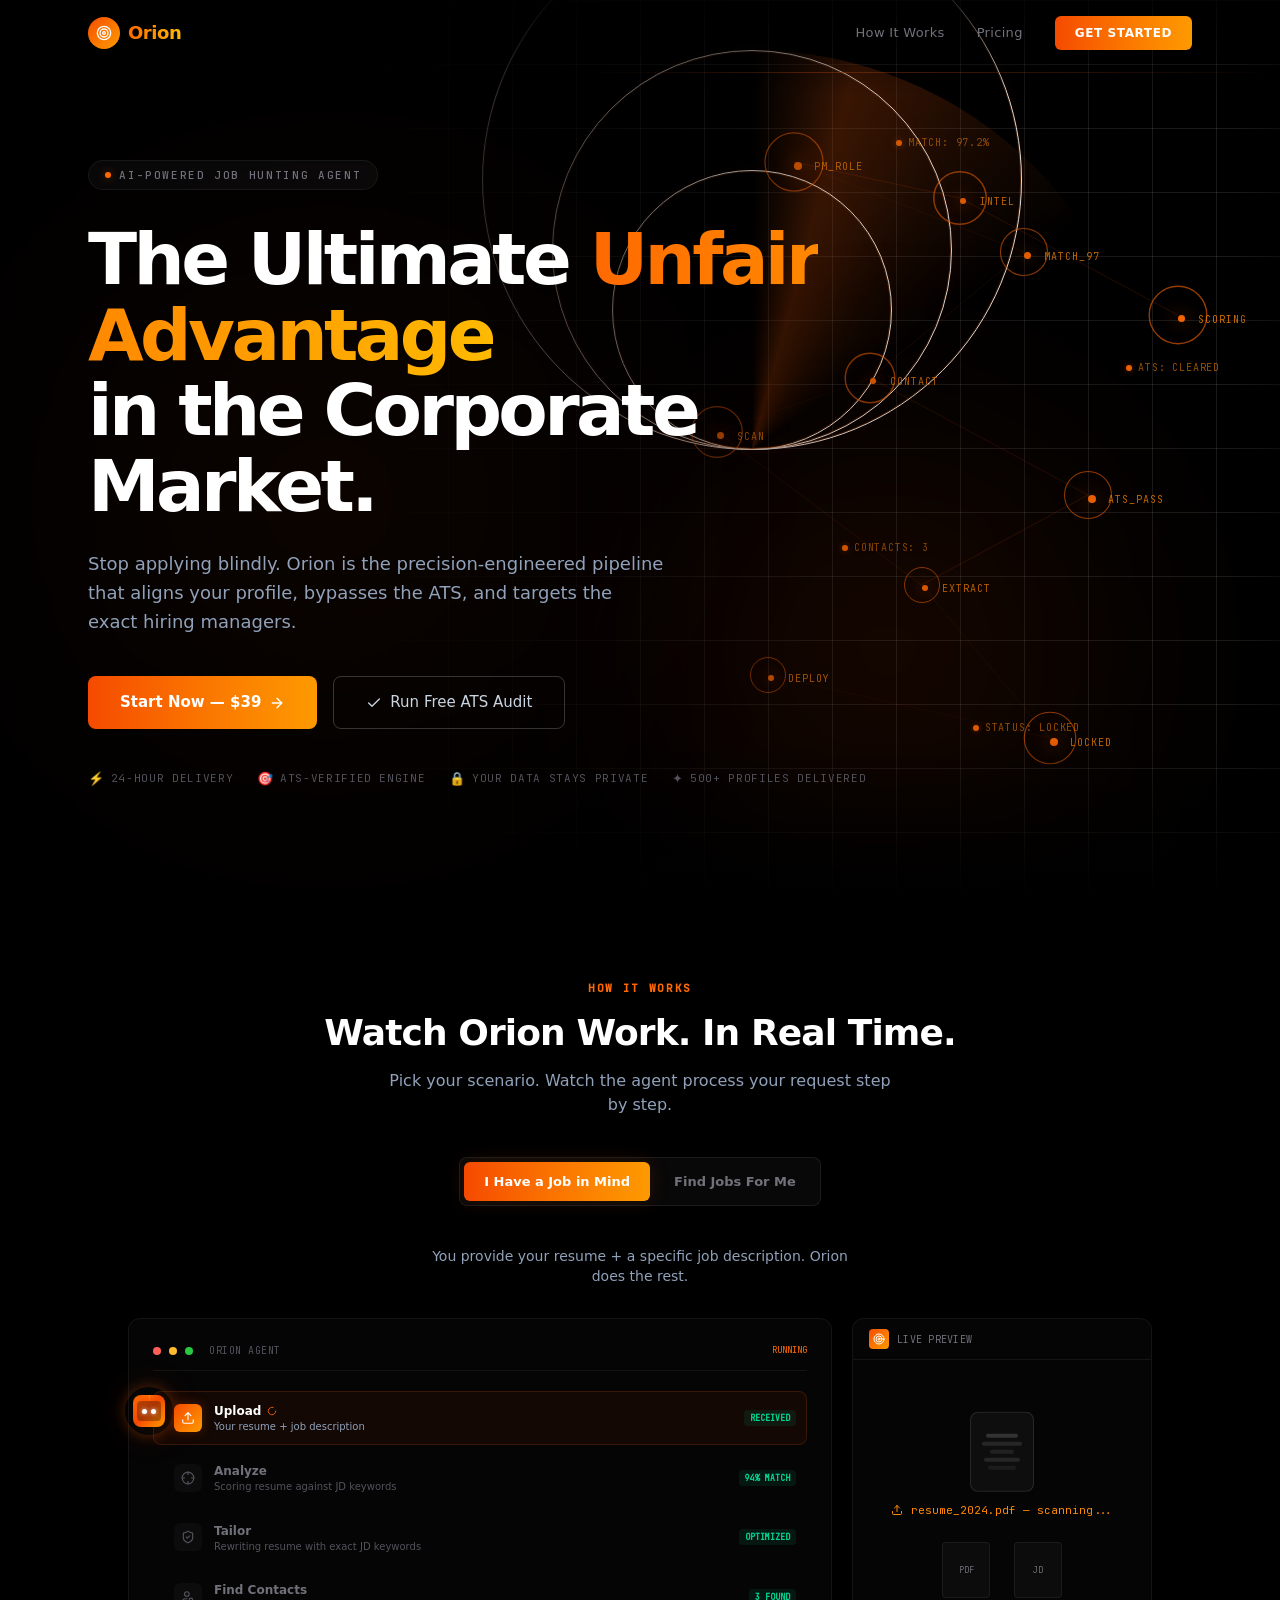
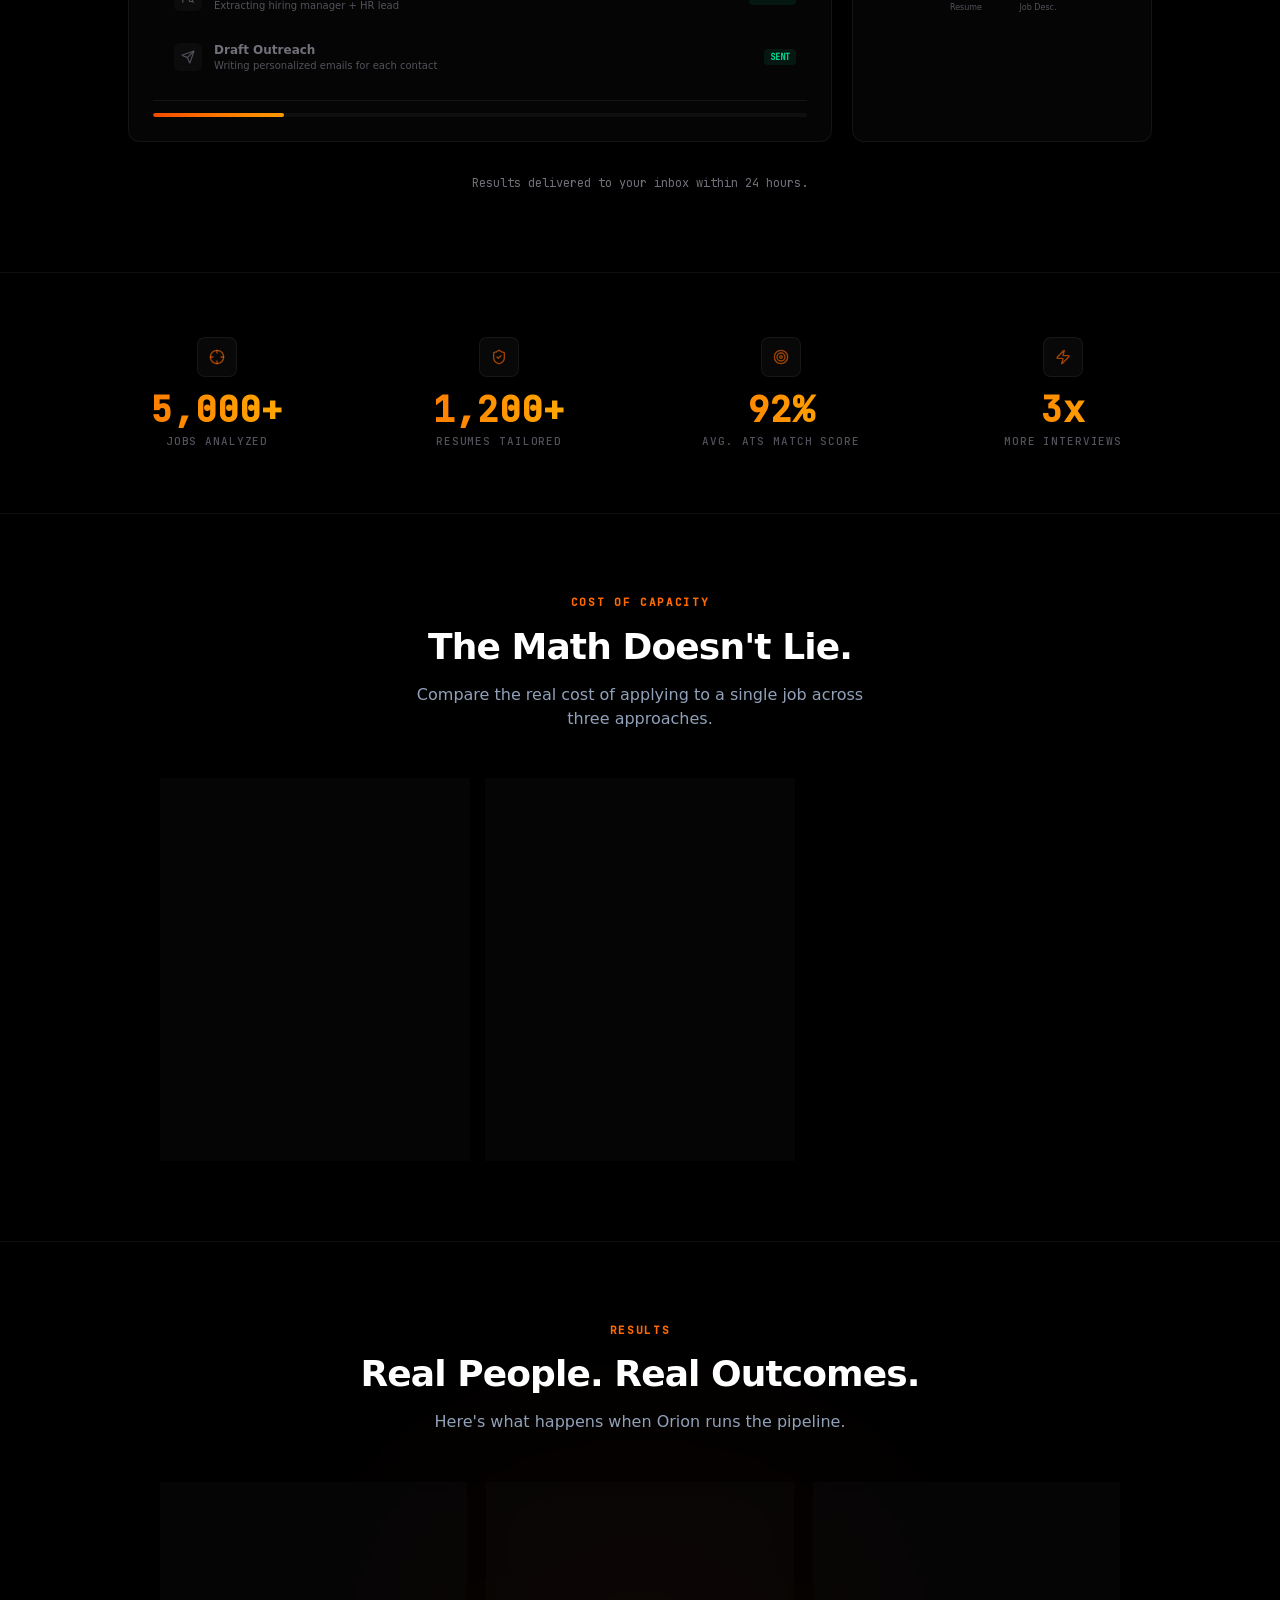
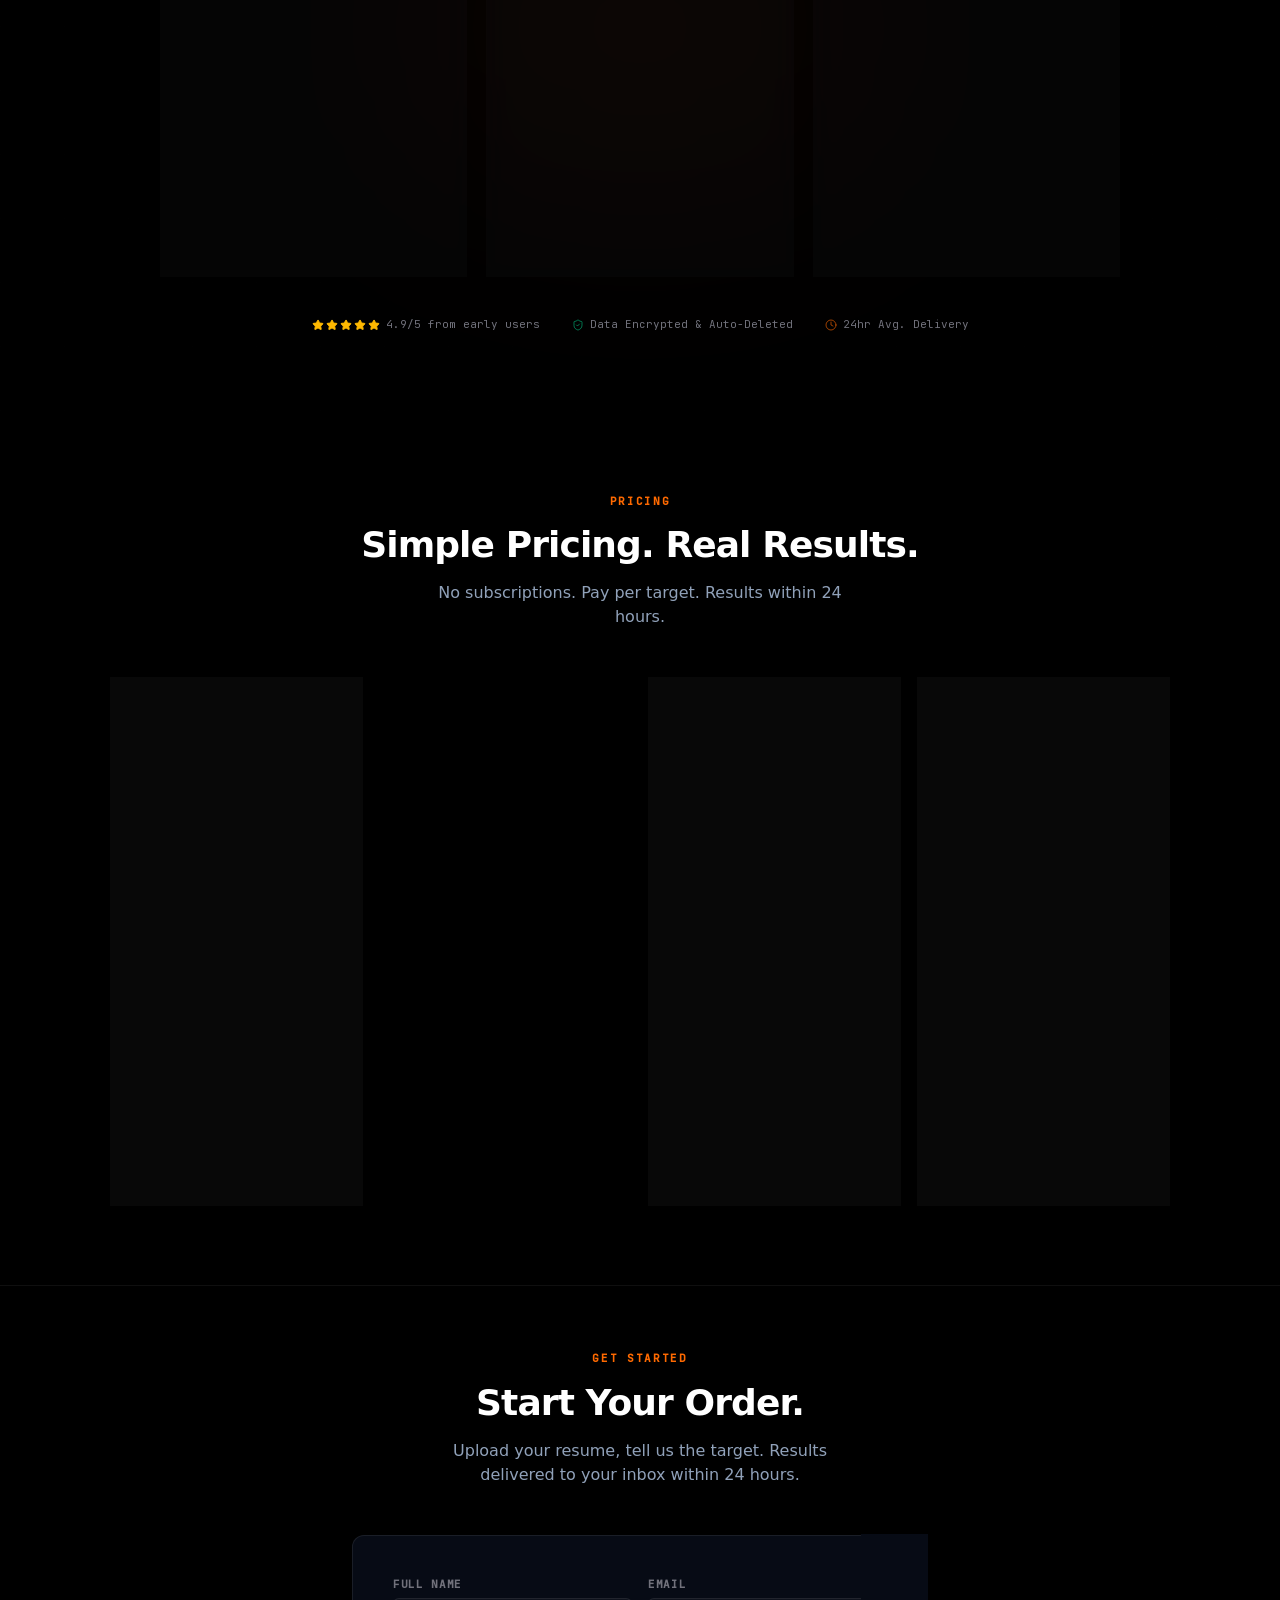
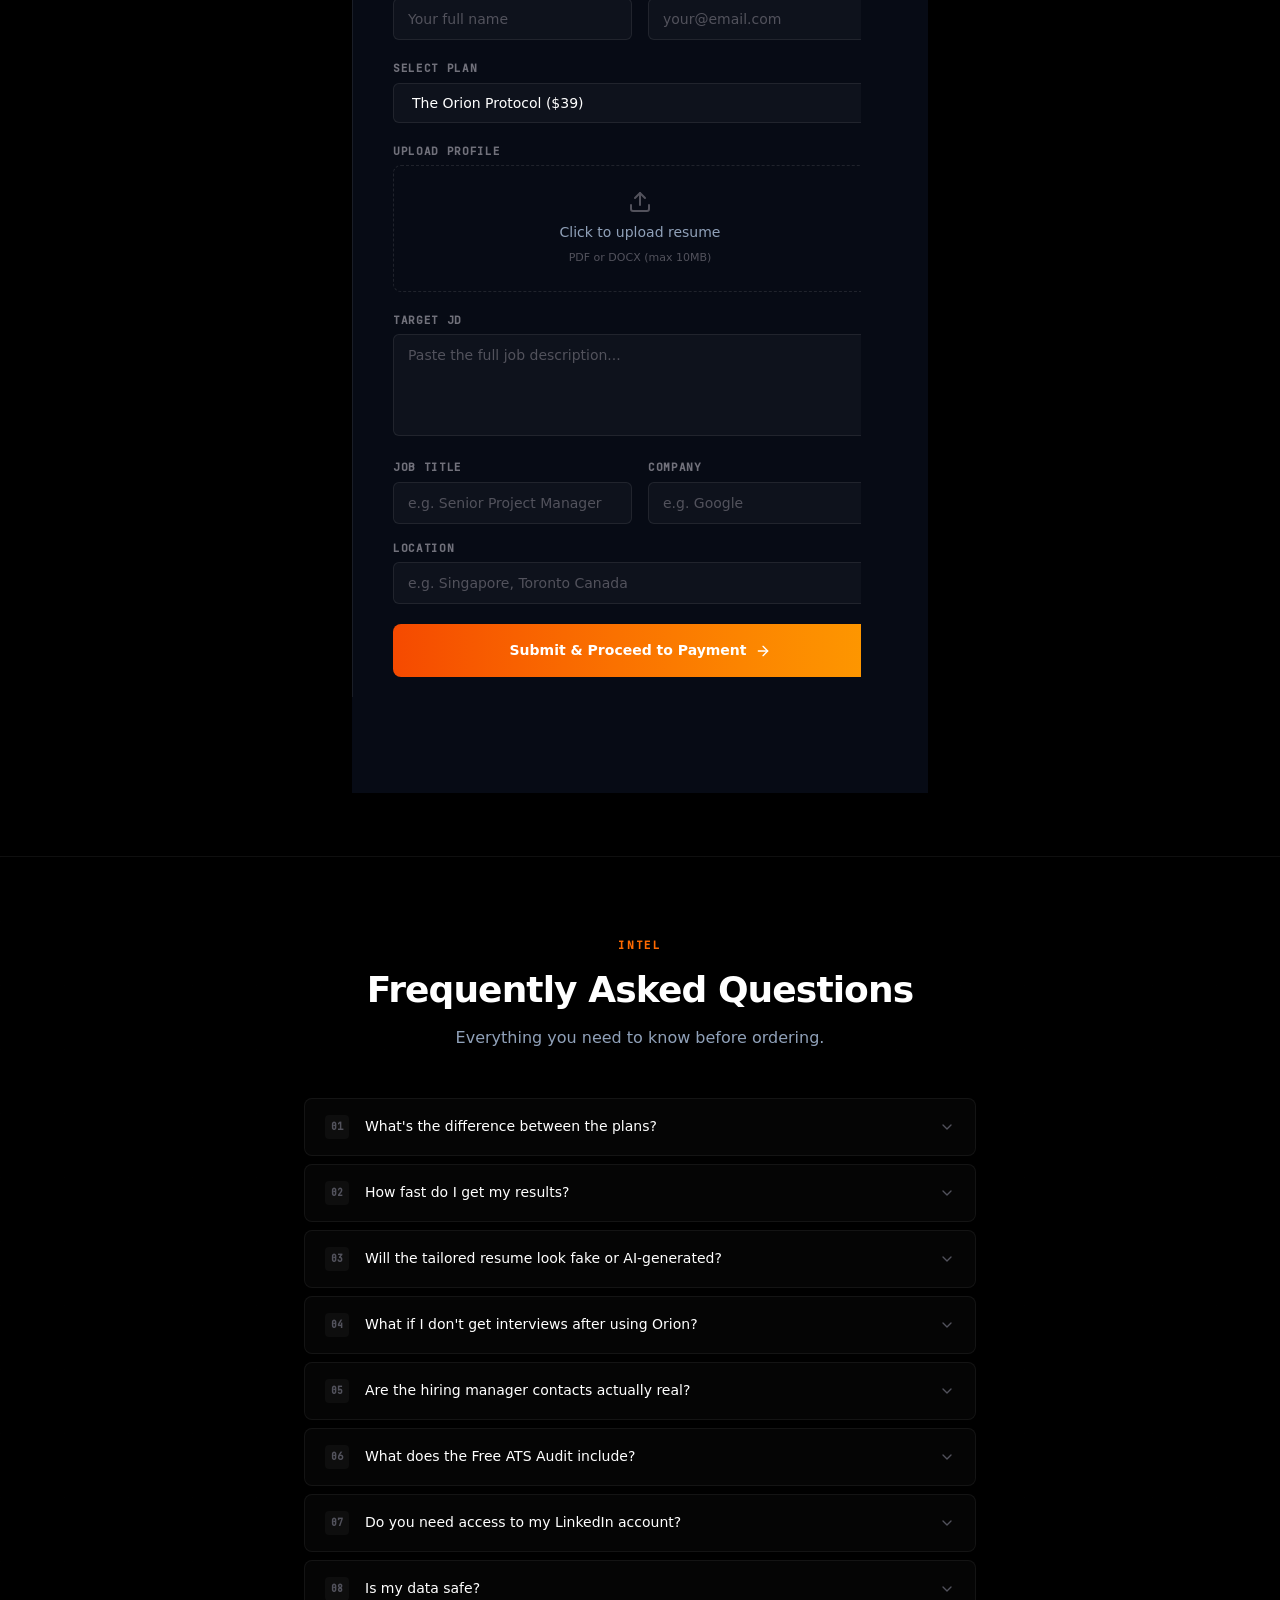
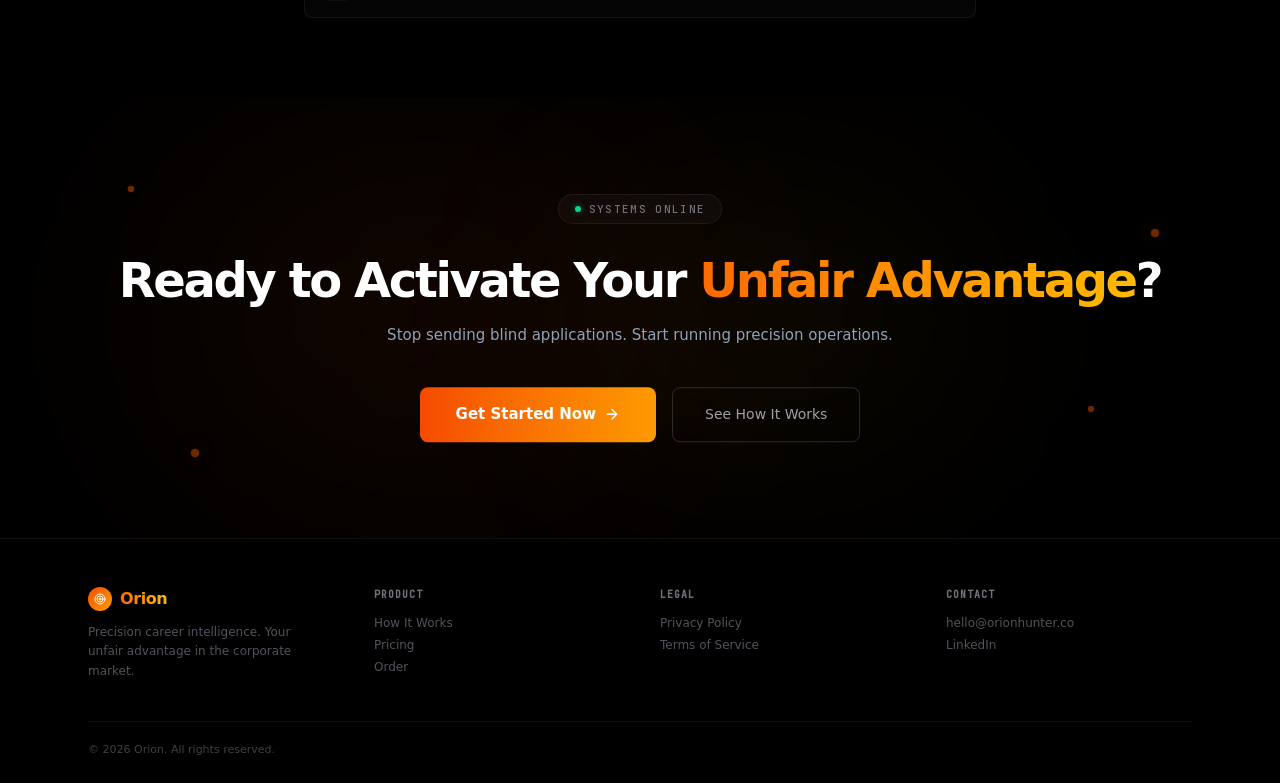
==== commit 4b08e415: "Infinite loop robot + click any step anytime without stopping animation" ====
--- a/index.html
+++ b/index.html
@@ -1 +1 @@
-<!DOCTYPE html><!--syCgOz5y7APqcssn39PPh--><html lang="en" class="dark"><head><meta charSet="utf-8"/><meta name="viewport" content="width=device-width, initial-scale=1"/><link rel="preload" href="/_next/static/media/051742360c26797e-s.p.102b7f24.woff2" as="font" crossorigin="" type="font/woff2"/><link rel="preload" href="/_next/static/media/fba5a26ea33df6a3-s.p.1bbdebe6.woff2" as="font" crossorigin="" type="font/woff2"/><link rel="stylesheet" href="/_next/static/chunks/128f85ba40165e77.css" data-precedence="next"/><link rel="preload" as="script" fetchPriority="low" href="/_next/static/chunks/4b9eae0c8dc7e975.js"/><script src="/_next/static/chunks/f2f58a7e93290fbb.js" async=""></script><script src="/_next/static/chunks/6eb1bac6b57023f6.js" async=""></script><script src="/_next/static/chunks/turbopack-da1d1c3932c9a2c7.js" async=""></script><script src="/_next/static/chunks/2f236954d6a65e12.js" async=""></script><script src="/_next/static/chunks/80cd02904ab6b3a3.js" async=""></script><meta name="next-size-adjust" content=""/><title>Orion - The Ultimate Unfair Advantage | orionhunter.co</title><meta name="description" content="Orion is the precision-engineered pipeline that aligns your profile, bypasses the ATS, and targets the exact hiring managers. Deployed in 24-48 hours."/><link rel="icon" href="data:image/svg+xml,%3Csvg xmlns=&#x27;http://www.w3.org/2000/svg&#x27; viewBox=&#x27;0 0 64 64&#x27;%3E%3Cdefs%3E%3ClinearGradient id=&#x27;g&#x27; x1=&#x27;0%25&#x27; y1=&#x27;0%25&#x27; x2=&#x27;100%25&#x27; y2=&#x27;100%25&#x27;%3E%3Cstop offset=&#x27;0%25&#x27; stop-color=&#x27;%23E8530E&#x27;/%3E%3Cstop offset=&#x27;100%25&#x27; stop-color=&#x27;%23FFB703&#x27;/%3E%3C/linearGradient%3E%3C/defs%3E%3Ccircle cx=&#x27;32&#x27; cy=&#x27;32&#x27; r=&#x27;30&#x27; fill=&#x27;%23000&#x27; stroke=&#x27;url(%23g)&#x27; stroke-width=&#x27;2&#x27;/%3E%3Cpath d=&#x27;M32 12 L22 28 L18 48 L32 40 L46 48 L42 28 Z&#x27; fill=&#x27;none&#x27; stroke=&#x27;url(%23g)&#x27; stroke-width=&#x27;2&#x27; stroke-linejoin=&#x27;round&#x27;/%3E%3Ccircle cx=&#x27;32&#x27; cy=&#x27;26&#x27; r=&#x27;4&#x27; fill=&#x27;url(%23g)&#x27;/%3E%3C/svg%3E"/><script src="/_next/static/chunks/a6dad97d9634a72d.js" noModule=""></script></head><body class="plus_jakarta_sans_85f58465-module__0PaWlq__variable jetbrains_mono_4ba603de-module__Zo4tiq__variable antialiased"><div hidden=""><!--$--><!--/$--></div><main class="bg-black min-h-screen overflow-x-hidden"><nav class="fixed top-0 left-0 right-0 z-50 transition-all duration-500 "><div class="max-w-6xl mx-auto px-6 py-4 flex items-center justify-between"><a href="#" class="flex items-center gap-2"><div class="w-8 h-8 rounded-full bg-gradient-to-br from-orange-600 to-amber-500 flex items-center justify-center"><svg xmlns="http://www.w3.org/2000/svg" width="24" height="24" viewBox="0 0 24 24" fill="none" stroke="currentColor" stroke-width="2" stroke-linecap="round" stroke-linejoin="round" class="lucide lucide-target w-4 h-4 text-white" aria-hidden="true"><circle cx="12" cy="12" r="10"></circle><circle cx="12" cy="12" r="6"></circle><circle cx="12" cy="12" r="2"></circle></svg></div><span class="text-lg font-bold tracking-tight bg-gradient-to-r from-orange-500 to-amber-400 bg-clip-text text-transparent">Orion</span></a><div class="hidden md:flex items-center gap-8"><a href="#how-it-works" class="text-[13px] font-medium text-zinc-500 hover:text-white transition-colors tracking-wide">How It Works</a><a href="#pricing" class="text-[13px] font-medium text-zinc-500 hover:text-white transition-colors tracking-wide">Pricing</a><a href="#order" class="text-[12px] font-semibold uppercase tracking-wider bg-gradient-to-r from-orange-600 to-amber-500 text-white px-5 py-2 rounded-md hover:shadow-[0_0_24px_rgba(234,88,12,0.2)] hover:-translate-y-0.5 transition-all">Get Started</a></div></div></nav><section id="hero" class="relative min-h-screen flex items-center pt-32 pb-20 overflow-hidden bg-black"><div class="absolute inset-0 z-0"><div class="absolute inset-0 animate-[grid-pulse_8s_ease-in-out_infinite]" style="background-image:linear-gradient(rgba(255,255,255,0.1) 1px, transparent 1px), linear-gradient(90deg, rgba(255,255,255,0.1) 1px, transparent 1px);background-size:64px 64px"></div><div class="absolute top-1/2 right-[10%] -translate-y-1/2 w-[800px] h-[800px] animate-[radar-sweep_18s_linear_infinite] pointer-events-none"><div class="w-full h-full rounded-full" style="background:conic-gradient(from 0deg, transparent 0deg, rgba(234,88,12,0.3) 15deg, rgba(234,88,12,0.12) 35deg, transparent 55deg)"></div></div><div class="absolute top-1/2 right-[10%] -translate-y-1/2 rounded-full border pointer-events-none" style="width:280px;height:280px;margin-top:-140px;margin-right:calc(10% - 140px + 400px);right:0"><div class="w-full h-full rounded-full border border-orange-500/25" style="box-shadow:0 0 15px rgba(234,88,12,0.05)"></div></div><div class="absolute top-1/2 right-[10%] -translate-y-1/2 rounded-full border pointer-events-none" style="width:400px;height:400px;margin-top:-200px;margin-right:calc(10% - 200px + 400px);right:0"><div class="w-full h-full rounded-full border border-orange-500/25" style="box-shadow:0 0 15px rgba(234,88,12,0.05)"></div></div><div class="absolute top-1/2 right-[10%] -translate-y-1/2 rounded-full border pointer-events-none" style="width:540px;height:540px;margin-top:-270px;margin-right:calc(10% - 270px + 400px);right:0"><div class="w-full h-full rounded-full border border-orange-500/25" style="box-shadow:0 0 15px rgba(234,88,12,0.05)"></div></div><div class="absolute left-[45%] right-0 h-px" style="background:linear-gradient(to right, transparent, rgba(234,88,12,0.5), rgba(234,88,12,0.25), transparent)"></div><div class="absolute pointer-events-none" style="top:18%;left:62%"><div class="absolute rounded-full border border-orange-500/60" style="width:48px;height:48px;top:-24px;left:-24px"></div><div class="rounded-full bg-orange-500" style="width:8px;height:8px;box-shadow:0 0 20px rgba(234,88,12,0.8), 0 0 48px rgba(234,88,12,0.4), 0 0 100px rgba(234,88,12,0.15)"></div><span class="absolute left-5 top-1/2 -translate-y-1/2 text-[10px] font-mono tracking-[0.1em] text-orange-400/80 whitespace-nowrap">PM_ROLE</span></div><div class="absolute pointer-events-none" style="top:28%;left:80%"><div class="absolute rounded-full border border-orange-500/60" style="width:42px;height:42px;top:-21px;left:-21px"></div><div class="rounded-full bg-orange-500" style="width:7px;height:7px;box-shadow:0 0 17.5px rgba(234,88,12,0.8), 0 0 42px rgba(234,88,12,0.4), 0 0 87.5px rgba(234,88,12,0.15)"></div><span class="absolute left-5 top-1/2 -translate-y-1/2 text-[10px] font-mono tracking-[0.1em] text-orange-400/80 whitespace-nowrap">MATCH_97</span></div><div class="absolute pointer-events-none" style="top:42%;left:68%"><div class="absolute rounded-full border border-orange-500/60" style="width:36px;height:36px;top:-18px;left:-18px"></div><div class="rounded-full bg-orange-500" style="width:6px;height:6px;box-shadow:0 0 15px rgba(234,88,12,0.8), 0 0 36px rgba(234,88,12,0.4), 0 0 75px rgba(234,88,12,0.15)"></div><span class="absolute left-5 top-1/2 -translate-y-1/2 text-[10px] font-mono tracking-[0.1em] text-orange-400/80 whitespace-nowrap">CONTACT</span></div><div class="absolute pointer-events-none" style="top:55%;left:85%"><div class="absolute rounded-full border border-orange-500/60" style="width:48px;height:48px;top:-24px;left:-24px"></div><div class="rounded-full bg-orange-500" style="width:8px;height:8px;box-shadow:0 0 20px rgba(234,88,12,0.8), 0 0 48px rgba(234,88,12,0.4), 0 0 100px rgba(234,88,12,0.15)"></div><span class="absolute left-5 top-1/2 -translate-y-1/2 text-[10px] font-mono tracking-[0.1em] text-orange-400/80 whitespace-nowrap">ATS_PASS</span></div><div class="absolute pointer-events-none" style="top:65%;left:72%"><div class="absolute rounded-full border border-orange-500/60" style="width:36px;height:36px;top:-18px;left:-18px"></div><div class="rounded-full bg-orange-500" style="width:6px;height:6px;box-shadow:0 0 15px rgba(234,88,12,0.8), 0 0 36px rgba(234,88,12,0.4), 0 0 75px rgba(234,88,12,0.15)"></div><span class="absolute left-5 top-1/2 -translate-y-1/2 text-[10px] font-mono tracking-[0.1em] text-orange-400/80 whitespace-nowrap">EXTRACT</span></div><div class="absolute pointer-events-none" style="top:35%;left:92%"><div class="absolute rounded-full border border-orange-500/60" style="width:42px;height:42px;top:-21px;left:-21px"></div><div class="rounded-full bg-orange-500" style="width:7px;height:7px;box-shadow:0 0 17.5px rgba(234,88,12,0.8), 0 0 42px rgba(234,88,12,0.4), 0 0 87.5px rgba(234,88,12,0.15)"></div><span class="absolute left-5 top-1/2 -translate-y-1/2 text-[10px] font-mono tracking-[0.1em] text-orange-400/80 whitespace-nowrap">SCORING</span></div><div class="absolute pointer-events-none" style="top:75%;left:60%"><div class="absolute rounded-full border border-orange-500/60" style="width:36px;height:36px;top:-18px;left:-18px"></div><div class="rounded-full bg-orange-500" style="width:6px;height:6px;box-shadow:0 0 15px rgba(234,88,12,0.8), 0 0 36px rgba(234,88,12,0.4), 0 0 75px rgba(234,88,12,0.15)"></div><span class="absolute left-5 top-1/2 -translate-y-1/2 text-[10px] font-mono tracking-[0.1em] text-orange-400/80 whitespace-nowrap">DEPLOY</span></div><div class="absolute pointer-events-none" style="top:22%;left:75%"><div class="absolute rounded-full border border-orange-500/60" style="width:36px;height:36px;top:-18px;left:-18px"></div><div class="rounded-full bg-orange-500" style="width:6px;height:6px;box-shadow:0 0 15px rgba(234,88,12,0.8), 0 0 36px rgba(234,88,12,0.4), 0 0 75px rgba(234,88,12,0.15)"></div><span class="absolute left-5 top-1/2 -translate-y-1/2 text-[10px] font-mono tracking-[0.1em] text-orange-400/80 whitespace-nowrap">INTEL</span></div><div class="absolute pointer-events-none" style="top:82%;left:82%"><div class="absolute rounded-full border border-orange-500/60" style="width:48px;height:48px;top:-24px;left:-24px"></div><div class="rounded-full bg-orange-500" style="width:8px;height:8px;box-shadow:0 0 20px rgba(234,88,12,0.8), 0 0 48px rgba(234,88,12,0.4), 0 0 100px rgba(234,88,12,0.15)"></div><span class="absolute left-5 top-1/2 -translate-y-1/2 text-[10px] font-mono tracking-[0.1em] text-orange-400/80 whitespace-nowrap">LOCKED</span></div><div class="absolute pointer-events-none" style="top:48%;left:56%"><div class="absolute rounded-full border border-orange-500/60" style="width:42px;height:42px;top:-21px;left:-21px"></div><div class="rounded-full bg-orange-500" style="width:7px;height:7px;box-shadow:0 0 17.5px rgba(234,88,12,0.8), 0 0 42px rgba(234,88,12,0.4), 0 0 87.5px rgba(234,88,12,0.15)"></div><span class="absolute left-5 top-1/2 -translate-y-1/2 text-[10px] font-mono tracking-[0.1em] text-orange-400/80 whitespace-nowrap">SCAN</span></div><svg class="absolute inset-0 w-full h-full pointer-events-none"><line x1="62%" y1="18%" x2="80%" y2="28%" stroke="rgba(234,88,12,0.35)" stroke-width="1"></line><line x1="80%" y1="28%" x2="68%" y2="42%" stroke="rgba(234,88,12,0.35)" stroke-width="1"></line><line x1="68%" y1="42%" x2="85%" y2="55%" stroke="rgba(234,88,12,0.35)" stroke-width="1"></line><line x1="85%" y1="55%" x2="72%" y2="65%" stroke="rgba(234,88,12,0.35)" stroke-width="1"></line><line x1="62%" y1="18%" x2="75%" y2="22%" stroke="rgba(234,88,12,0.35)" stroke-width="1"></line><line x1="75%" y1="22%" x2="92%" y2="35%" stroke="rgba(234,88,12,0.35)" stroke-width="1"></line><line x1="56%" y1="48%" x2="72%" y2="65%" stroke="rgba(234,88,12,0.35)" stroke-width="1"></line><line x1="72%" y1="65%" x2="82%" y2="82%" stroke="rgba(234,88,12,0.35)" stroke-width="1"></line><line x1="60%" y1="75%" x2="82%" y2="82%" stroke="rgba(234,88,12,0.35)" stroke-width="1"></line><line x1="68%" y1="42%" x2="56%" y2="48%" stroke="rgba(234,88,12,0.35)" stroke-width="1"></line></svg><div class="absolute hidden md:flex items-center gap-1.5 pointer-events-none" style="top:15%;left:70%"><div class="w-1.5 h-1.5 rounded-full bg-orange-500 shadow-[0_0_6px_rgba(234,88,12,0.5)]"></div><span class="text-[10px] font-mono tracking-[0.08em] text-orange-400/60">MATCH: 97.2%</span></div><div class="absolute hidden md:flex items-center gap-1.5 pointer-events-none" style="top:40%;left:88%"><div class="w-1.5 h-1.5 rounded-full bg-orange-500 shadow-[0_0_6px_rgba(234,88,12,0.5)]"></div><span class="text-[10px] font-mono tracking-[0.08em] text-orange-400/60">ATS: CLEARED</span></div><div class="absolute hidden md:flex items-center gap-1.5 pointer-events-none" style="top:60%;left:65%"><div class="w-1.5 h-1.5 rounded-full bg-orange-500 shadow-[0_0_6px_rgba(234,88,12,0.5)]"></div><span class="text-[10px] font-mono tracking-[0.08em] text-orange-400/60">CONTACTS: 3</span></div><div class="absolute hidden md:flex items-center gap-1.5 pointer-events-none" style="top:80%;left:76%"><div class="w-1.5 h-1.5 rounded-full bg-orange-500 shadow-[0_0_6px_rgba(234,88,12,0.5)]"></div><span class="text-[10px] font-mono tracking-[0.08em] text-orange-400/60">STATUS: LOCKED</span></div></div><div class="absolute inset-0 z-[1]" style="background:linear-gradient(to right, #000000 0%, #000000 25%, rgba(0,0,0,0.7) 45%, rgba(0,0,0,0.2) 65%, transparent 100%)"></div><div class="absolute inset-x-0 bottom-0 h-40 bg-gradient-to-t from-black to-transparent z-[2]"></div><div class="absolute inset-x-0 top-0 h-24 bg-gradient-to-b from-black/80 to-transparent z-[2]"></div><div class="absolute inset-y-0 right-0 w-12 bg-gradient-to-l from-black/40 to-transparent z-[2]"></div><div class="absolute top-1/3 left-[10%] w-[400px] h-[400px] rounded-full bg-orange-600/[0.08] blur-[140px] pointer-events-none z-[2]"></div><div class="absolute top-1/2 right-[15%] w-[400px] h-[400px] rounded-full bg-orange-600/[0.1] blur-[120px] pointer-events-none z-[1]"></div><div class="relative z-10 max-w-6xl mx-auto px-6 w-full"><div class="inline-flex items-center gap-2 bg-white/[0.03] border border-white/[0.06] px-4 py-1.5 rounded-full mb-8" style="opacity:0;transform:translateY(30px)"><span class="w-1.5 h-1.5 rounded-full bg-orange-500 shadow-[0_0_8px_rgba(234,88,12,0.5)]"></span><span class="text-[11px] font-medium text-zinc-500 uppercase tracking-[0.15em] font-mono">AI-Powered Job Hunting Agent</span></div><h1 class="text-4xl sm:text-5xl md:text-6xl lg:text-[72px] font-extrabold tracking-tighter leading-[1.05] mb-6 max-w-3xl" style="opacity:0;transform:translateY(30px)">The Ultimate<!-- --> <span class="bg-gradient-to-r from-orange-500 to-amber-400 bg-clip-text text-transparent">Unfair Advantage</span><br/>in the Corporate Market.</h1><p class="text-slate-400 text-base sm:text-lg max-w-xl mb-10 leading-relaxed" style="opacity:0;transform:translateY(30px)">Stop applying blindly. Orion is the precision-engineered pipeline that aligns your profile, bypasses the ATS, and targets the exact hiring managers.</p><div class="flex flex-wrap gap-4 mb-10" style="opacity:0;transform:translateY(30px)"><a href="#order" class="ember-glow inline-flex items-center gap-2 bg-gradient-to-r from-orange-600 to-amber-500 text-white px-8 py-3.5 rounded-lg font-semibold text-[15px] hover:-translate-y-0.5 transition-all">Start Now — $39 <svg xmlns="http://www.w3.org/2000/svg" width="24" height="24" viewBox="0 0 24 24" fill="none" stroke="currentColor" stroke-width="2" stroke-linecap="round" stroke-linejoin="round" class="lucide lucide-arrow-right w-4 h-4" aria-hidden="true"><path d="M5 12h14"></path><path d="m12 5 7 7-7 7"></path></svg></a><a href="#order" class="inline-flex items-center gap-2 border border-white/20 text-slate-300 px-8 py-3.5 rounded-lg font-medium text-[15px] hover:bg-white/10 hover:text-white transition-all"><svg xmlns="http://www.w3.org/2000/svg" width="24" height="24" viewBox="0 0 24 24" fill="none" stroke="currentColor" stroke-width="2" stroke-linecap="round" stroke-linejoin="round" class="lucide lucide-check w-4 h-4" aria-hidden="true"><path d="M20 6 9 17l-5-5"></path></svg> Run Free ATS Audit</a></div><div class="flex flex-wrap gap-6 text-[11px] text-zinc-600 font-mono uppercase tracking-[0.06em]" style="opacity:0;transform:translateY(30px)"><span class="flex items-center gap-1.5"><span class="text-[13px]">⚡</span> <!-- -->24-Hour Delivery</span><span class="flex items-center gap-1.5"><span class="text-[13px]">🎯</span> <!-- -->ATS-Verified Engine</span><span class="flex items-center gap-1.5"><span class="text-[13px]">🔒</span> <!-- -->Your Data Stays Private</span><span class="flex items-center gap-1.5"><span class="text-[13px]">✦</span> <!-- -->500+ Profiles Delivered</span></div></div></section><section id="how-it-works" class="py-20 relative overflow-hidden"><div class="absolute inset-0 opacity-[0.02]" style="background-image:linear-gradient(rgba(255,255,255,0.1) 1px, transparent 1px), linear-gradient(90deg, rgba(255,255,255,0.1) 1px, transparent 1px);background-size:64px 64px"></div><div class="max-w-6xl mx-auto px-6 relative z-10"><div class="text-center mb-10"><p class="text-[11px] uppercase tracking-[0.15em] text-orange-500 font-semibold font-mono mb-4">How It Works</p><h2 class="text-3xl sm:text-4xl font-bold tracking-tight mb-4">Watch Orion Work. In Real Time.</h2><p class="text-slate-400 max-w-lg mx-auto mb-10">Pick your scenario. Watch the agent process your request step by step.</p><div class="inline-flex bg-white/[0.03] border border-white/[0.08] rounded-lg p-1 gap-1"><button class="px-5 py-2.5 rounded-md text-[13px] font-semibold transition-all cursor-pointer bg-gradient-to-r from-orange-600 to-amber-500 text-white shadow-[0_0_20px_rgba(234,88,12,0.15)]">I Have a Job in Mind</button><button class="px-5 py-2.5 rounded-md text-[13px] font-semibold transition-all cursor-pointer text-zinc-500 hover:text-white">Find Jobs For Me</button></div></div><div class="text-center mb-8"><p class="text-sm text-slate-400 max-w-md mx-auto">You provide your resume + a specific job description. Orion does the rest.</p></div><div><div class="max-w-5xl mx-auto"><div class="grid md:grid-cols-[1fr_300px] gap-5 items-stretch"><div class="relative bg-white/[0.02] border border-white/[0.06] rounded-xl p-5 sm:p-6 backdrop-blur-md"><div class="flex items-center gap-2 mb-5 pb-3 border-b border-white/[0.06]"><span class="w-2 h-2 rounded-full bg-[#FF5F57]"></span><span class="w-2 h-2 rounded-full bg-[#FEBC2E]"></span><span class="w-2 h-2 rounded-full bg-[#28C840]"></span><span class="ml-2 text-[10px] text-zinc-600 font-mono uppercase tracking-[0.05em]">orion agent</span></div><div class="relative space-y-1.5"><div class="flex items-center gap-3 p-2.5 pl-5 rounded-lg transition-all duration-500 cursor-default border border-transparent" style="min-height:44px"><div class="w-7 h-7 rounded-md flex items-center justify-center flex-shrink-0 transition-all duration-500 bg-white/[0.03]"><svg xmlns="http://www.w3.org/2000/svg" width="24" height="24" viewBox="0 0 24 24" fill="none" stroke="currentColor" stroke-width="2" stroke-linecap="round" stroke-linejoin="round" class="lucide lucide-upload w-3.5 h-3.5 text-zinc-600" aria-hidden="true"><path d="M12 3v12"></path><path d="m17 8-5-5-5 5"></path><path d="M21 15v4a2 2 0 0 1-2 2H5a2 2 0 0 1-2-2v-4"></path></svg></div><div class="flex-1 min-w-0"><div class="flex items-center gap-1.5"><span class="text-[12px] font-semibold text-zinc-600">Upload</span></div><p class="text-[10px] leading-snug text-zinc-700">Your resume + job description</p></div><span class="text-[8px] font-mono font-bold px-1.5 py-0.5 rounded text-zinc-800">—</span></div><div class="flex items-center gap-3 p-2.5 pl-5 rounded-lg transition-all duration-500 cursor-default border border-transparent" style="min-height:44px"><div class="w-7 h-7 rounded-md flex items-center justify-center flex-shrink-0 transition-all duration-500 bg-white/[0.03]"><svg xmlns="http://www.w3.org/2000/svg" width="24" height="24" viewBox="0 0 24 24" fill="none" stroke="currentColor" stroke-width="2" stroke-linecap="round" stroke-linejoin="round" class="lucide lucide-crosshair w-3.5 h-3.5 text-zinc-600" aria-hidden="true"><circle cx="12" cy="12" r="10"></circle><line x1="22" x2="18" y1="12" y2="12"></line><line x1="6" x2="2" y1="12" y2="12"></line><line x1="12" x2="12" y1="6" y2="2"></line><line x1="12" x2="12" y1="22" y2="18"></line></svg></div><div class="flex-1 min-w-0"><div class="flex items-center gap-1.5"><span class="text-[12px] font-semibold text-zinc-600">Analyze</span></div><p class="text-[10px] leading-snug text-zinc-700">Scoring resume against JD keywords</p></div><span class="text-[8px] font-mono font-bold px-1.5 py-0.5 rounded text-zinc-800">—</span></div><div class="flex items-center gap-3 p-2.5 pl-5 rounded-lg transition-all duration-500 cursor-default border border-transparent" style="min-height:44px"><div class="w-7 h-7 rounded-md flex items-center justify-center flex-shrink-0 transition-all duration-500 bg-white/[0.03]"><svg xmlns="http://www.w3.org/2000/svg" width="24" height="24" viewBox="0 0 24 24" fill="none" stroke="currentColor" stroke-width="2" stroke-linecap="round" stroke-linejoin="round" class="lucide lucide-shield-check w-3.5 h-3.5 text-zinc-600" aria-hidden="true"><path d="M20 13c0 5-3.5 7.5-7.66 8.95a1 1 0 0 1-.67-.01C7.5 20.5 4 18 4 13V6a1 1 0 0 1 1-1c2 0 4.5-1.2 6.24-2.72a1.17 1.17 0 0 1 1.52 0C14.51 3.81 17 5 19 5a1 1 0 0 1 1 1z"></path><path d="m9 12 2 2 4-4"></path></svg></div><div class="flex-1 min-w-0"><div class="flex items-center gap-1.5"><span class="text-[12px] font-semibold text-zinc-600">Tailor</span></div><p class="text-[10px] leading-snug text-zinc-700">Rewriting resume with exact JD keywords</p></div><span class="text-[8px] font-mono font-bold px-1.5 py-0.5 rounded text-zinc-800">—</span></div><div class="flex items-center gap-3 p-2.5 pl-5 rounded-lg transition-all duration-500 cursor-default border border-transparent" style="min-height:44px"><div class="w-7 h-7 rounded-md flex items-center justify-center flex-shrink-0 transition-all duration-500 bg-white/[0.03]"><svg xmlns="http://www.w3.org/2000/svg" width="24" height="24" viewBox="0 0 24 24" fill="none" stroke="currentColor" stroke-width="2" stroke-linecap="round" stroke-linejoin="round" class="lucide lucide-user-search w-3.5 h-3.5 text-zinc-600" aria-hidden="true"><circle cx="10" cy="7" r="4"></circle><path d="M10.3 15H7a4 4 0 0 0-4 4v2"></path><circle cx="17" cy="17" r="3"></circle><path d="m21 21-1.9-1.9"></path></svg></div><div class="flex-1 min-w-0"><div class="flex items-center gap-1.5"><span class="text-[12px] font-semibold text-zinc-600">Find Contacts</span></div><p class="text-[10px] leading-snug text-zinc-700">Extracting hiring manager + HR lead</p></div><span class="text-[8px] font-mono font-bold px-1.5 py-0.5 rounded text-zinc-800">—</span></div><div class="flex items-center gap-3 p-2.5 pl-5 rounded-lg transition-all duration-500 cursor-default border border-transparent" style="min-height:44px"><div class="w-7 h-7 rounded-md flex items-center justify-center flex-shrink-0 transition-all duration-500 bg-white/[0.03]"><svg xmlns="http://www.w3.org/2000/svg" width="24" height="24" viewBox="0 0 24 24" fill="none" stroke="currentColor" stroke-width="2" stroke-linecap="round" stroke-linejoin="round" class="lucide lucide-send w-3.5 h-3.5 text-zinc-600" aria-hidden="true"><path d="M14.536 21.686a.5.5 0 0 0 .937-.024l6.5-19a.496.496 0 0 0-.635-.635l-19 6.5a.5.5 0 0 0-.024.937l7.93 3.18a2 2 0 0 1 1.112 1.11z"></path><path d="m21.854 2.147-10.94 10.939"></path></svg></div><div class="flex-1 min-w-0"><div class="flex items-center gap-1.5"><span class="text-[12px] font-semibold text-zinc-600">Draft Outreach</span></div><p class="text-[10px] leading-snug text-zinc-700">Writing personalized emails for each contact</p></div><span class="text-[8px] font-mono font-bold px-1.5 py-0.5 rounded text-zinc-800">—</span></div></div><div class="mt-4 pt-3 border-t border-white/[0.06]"><div class="h-1 bg-white/[0.04] rounded-full overflow-hidden"><div class="h-full rounded-full bg-gradient-to-r from-orange-600 to-amber-500"></div></div></div></div><div class="bg-white/[0.02] border border-white/[0.06] rounded-xl backdrop-blur-md overflow-hidden relative"><div class="px-4 py-2.5 border-b border-white/[0.06] flex items-center gap-2"><div class="w-5 h-5 rounded bg-gradient-to-br from-orange-600 to-amber-500 flex items-center justify-center"><svg xmlns="http://www.w3.org/2000/svg" width="24" height="24" viewBox="0 0 24 24" fill="none" stroke="currentColor" stroke-width="2" stroke-linecap="round" stroke-linejoin="round" class="lucide lucide-target w-3 h-3 text-white" aria-hidden="true"><circle cx="12" cy="12" r="10"></circle><circle cx="12" cy="12" r="6"></circle><circle cx="12" cy="12" r="2"></circle></svg></div><span class="text-[10px] font-mono text-zinc-500 uppercase tracking-wide">Live Preview</span></div><div class="relative min-h-[300px]"><div class="absolute inset-0 px-3" style="pointer-events:none"><div class="flex flex-col items-center justify-center h-full gap-4 py-8"><div class="w-16 h-20 bg-white/[0.04] border border-white/[0.1] rounded-lg flex flex-col items-center justify-center gap-1"><div class="w-8 h-1 bg-white/[0.15] rounded"></div><div class="w-10 h-1 bg-white/[0.1] rounded"></div><div class="w-6 h-1 bg-white/[0.08] rounded"></div><div class="w-9 h-1 bg-white/[0.1] rounded"></div><div class="w-7 h-1 bg-white/[0.06] rounded"></div></div><div class="flex items-center gap-2 text-[11px] font-mono text-orange-400"><svg xmlns="http://www.w3.org/2000/svg" width="24" height="24" viewBox="0 0 24 24" fill="none" stroke="currentColor" stroke-width="2" stroke-linecap="round" stroke-linejoin="round" class="lucide lucide-upload w-3 h-3" aria-hidden="true"><path d="M12 3v12"></path><path d="m17 8-5-5-5 5"></path><path d="M21 15v4a2 2 0 0 1-2 2H5a2 2 0 0 1-2-2v-4"></path></svg> resume_2024.pdf — scanning...</div><div class="flex gap-6 mt-2"><div class="text-center"><div class="w-12 h-14 bg-white/[0.03] border border-white/[0.06] rounded flex items-center justify-center text-[8px] font-mono text-zinc-500">PDF</div><span class="text-[8px] text-zinc-600 mt-1 block">Resume</span></div><div class="text-center"><div class="w-12 h-14 bg-white/[0.03] border border-white/[0.06] rounded flex items-center justify-center text-[8px] font-mono text-zinc-500">JD</div><span class="text-[8px] text-zinc-600 mt-1 block">Job Desc.</span></div></div></div></div><div class="absolute inset-0 px-3" style="pointer-events:none"><div class="flex flex-col items-center justify-center h-full gap-3 py-4"><div class="relative w-[110px] h-[110px]"><svg viewBox="0 0 100 100" class="w-full h-full -rotate-90"><circle cx="50" cy="50" r="45" fill="none" stroke="rgba(255,255,255,0.06)" stroke-width="4"></circle><circle cx="50" cy="50" r="45" fill="none" stroke="url(#psg)" stroke-width="4" stroke-linecap="round" stroke-dasharray="282.7433388230814" stroke-dashoffset="282.7433388230814" class="transition-all duration-100"></circle></svg><span class="absolute inset-0 flex items-center justify-center text-2xl font-bold font-mono bg-gradient-to-r from-orange-500 to-amber-400 bg-clip-text text-transparent">0<!-- -->%</span></div><span class="text-[11px] font-mono text-emerald-400">ATS MATCH CONFIRMED</span><div class="flex flex-wrap gap-1 justify-center max-w-[200px]"><span class="px-2 py-0.5 rounded text-[8px] font-mono bg-emerald-500/10 border border-emerald-500/15 text-emerald-400" style="opacity:0;transform:scale(0.7)">Agile</span><span class="px-2 py-0.5 rounded text-[8px] font-mono bg-emerald-500/10 border border-emerald-500/15 text-emerald-400" style="opacity:0;transform:scale(0.7)">Stakeholder Mgmt</span><span class="px-2 py-0.5 rounded text-[8px] font-mono bg-emerald-500/10 border border-emerald-500/15 text-emerald-400" style="opacity:0;transform:scale(0.7)">PMP</span><span class="px-2 py-0.5 rounded text-[8px] font-mono bg-emerald-500/10 border border-emerald-500/15 text-emerald-400" style="opacity:0;transform:scale(0.7)">PRINCE2</span><span class="px-2 py-0.5 rounded text-[8px] font-mono bg-orange-500/10 border border-orange-500/15 text-orange-400" style="opacity:0;transform:scale(0.7)">Kubernetes</span></div></div></div><div class="absolute inset-0 px-3" style="pointer-events:none"><div class="flex gap-3 items-center justify-center h-full py-4 px-2"><div class="w-[90px] bg-white/[0.03] border border-white/[0.06] rounded-lg p-3"><div class="text-[7px] font-mono text-zinc-600 mb-2">BEFORE</div><div class="h-[3px] mb-1 bg-white/[0.06] rounded" style="width:100%"></div><div class="h-[3px] mb-1 bg-white/[0.06] rounded" style="width:80%"></div><div class="h-[3px] mb-1 bg-white/[0.06] rounded" style="width:60%"></div><div class="h-[3px] mb-1 bg-white/[0.06] rounded" style="width:90%"></div><div class="h-[3px] mb-1 bg-white/[0.06] rounded" style="width:70%"></div><div class="h-[3px] mb-1 bg-white/[0.06] rounded" style="width:50%"></div></div><div class="text-orange-500 text-sm flex-shrink-0">→</div><div class="w-[90px] bg-white/[0.03] border border-orange-500/20 rounded-lg p-3 shadow-[0_0_20px_rgba(234,88,12,0.06)]"><div class="text-[7px] font-mono text-orange-400 mb-2">AFTER</div><div class="h-[3px] mb-1 rounded bg-gradient-to-r from-orange-600 to-amber-500 opacity-60" style="width:100%;opacity:0"></div><div class="h-[3px] mb-1 rounded bg-gradient-to-r from-orange-600 to-amber-500 opacity-60" style="width:80%;opacity:0"></div><div class="h-[3px] mb-1 rounded bg-white/[0.06]" style="width:60%;opacity:0"></div><div class="h-[3px] mb-1 rounded bg-gradient-to-r from-orange-600 to-amber-500 opacity-60" style="width:90%;opacity:0"></div><div class="h-[3px] mb-1 rounded bg-gradient-to-r from-orange-600 to-amber-500 opacity-60" style="width:70%;opacity:0"></div><div class="h-[3px] mb-1 rounded bg-white/[0.06]" style="width:50%;opacity:0"></div></div></div></div><div class="absolute inset-0 px-3" style="pointer-events:none"><div class="flex flex-col gap-2 justify-center h-full py-4 px-2"><div class="text-[9px] font-mono text-zinc-600 flex items-center gap-1.5 mb-1"><svg xmlns="http://www.w3.org/2000/svg" width="24" height="24" viewBox="0 0 24 24" fill="none" stroke="currentColor" stroke-width="2" stroke-linecap="round" stroke-linejoin="round" class="lucide lucide-loader-circle w-2.5 h-2.5 text-orange-500 animate-spin" aria-hidden="true"><path d="M21 12a9 9 0 1 1-6.219-8.56"></path></svg> Extracting contacts...</div><div class="flex items-center gap-2 bg-white/[0.02] border border-white/[0.06] rounded-md px-2.5 py-2" style="opacity:0;transform:translateX(-15px)"><div class="w-6 h-6 rounded-full bg-gradient-to-br from-indigo-500 to-purple-600 flex items-center justify-center text-[8px] font-bold font-mono text-white">JC</div><div class="flex-1"><p class="text-[10px] font-semibold">James Chen</p><p class="text-[8px] text-zinc-600 font-mono">Hiring Mgr</p></div><svg xmlns="http://www.w3.org/2000/svg" width="24" height="24" viewBox="0 0 24 24" fill="none" stroke="currentColor" stroke-width="2" stroke-linecap="round" stroke-linejoin="round" class="lucide lucide-check w-3 h-3 text-emerald-400" aria-hidden="true"><path d="M20 6 9 17l-5-5"></path></svg></div><div class="flex items-center gap-2 bg-white/[0.02] border border-white/[0.06] rounded-md px-2.5 py-2" style="opacity:0;transform:translateX(-15px)"><div class="w-6 h-6 rounded-full bg-gradient-to-br from-emerald-500 to-green-600 flex items-center justify-center text-[8px] font-bold font-mono text-white">SP</div><div class="flex-1"><p class="text-[10px] font-semibold">Sarah Patel</p><p class="text-[8px] text-zinc-600 font-mono">HR Lead</p></div><svg xmlns="http://www.w3.org/2000/svg" width="24" height="24" viewBox="0 0 24 24" fill="none" stroke="currentColor" stroke-width="2" stroke-linecap="round" stroke-linejoin="round" class="lucide lucide-check w-3 h-3 text-emerald-400" aria-hidden="true"><path d="M20 6 9 17l-5-5"></path></svg></div><div class="flex items-center gap-2 bg-white/[0.02] border border-white/[0.06] rounded-md px-2.5 py-2" style="opacity:0;transform:translateX(-15px)"><div class="w-6 h-6 rounded-full bg-gradient-to-br from-orange-500 to-amber-500 flex items-center justify-center text-[8px] font-bold font-mono text-white">ML</div><div class="flex-1"><p class="text-[10px] font-semibold">Mike Lee</p><p class="text-[8px] text-zinc-600 font-mono">Team Lead</p></div><svg xmlns="http://www.w3.org/2000/svg" width="24" height="24" viewBox="0 0 24 24" fill="none" stroke="currentColor" stroke-width="2" stroke-linecap="round" stroke-linejoin="round" class="lucide lucide-check w-3 h-3 text-emerald-400" aria-hidden="true"><path d="M20 6 9 17l-5-5"></path></svg></div></div></div><div class="absolute inset-0 px-3" style="pointer-events:none"><div class="flex flex-col h-full py-4 px-2 font-mono"><div class="text-[8px] text-zinc-600 pb-1.5 border-b border-white/[0.06] mb-1.5">TO: j.chen@novatech.io</div><div class="text-[8px] text-zinc-600 pb-1.5 border-b border-white/[0.06] mb-2">SUBJ: Re: PM Role — NovaTech</div><div class="text-[9px] text-slate-400 leading-[1.7] whitespace-pre-wrap flex-1"><span class="inline-block w-[5px] h-[10px] bg-orange-500 align-text-bottom ml-0.5 animate-pulse"></span></div></div></div><div class="flex items-center justify-center h-full min-h-[300px]"><div class="text-center"><div class="w-12 h-12 mx-auto mb-3 rounded-full bg-white/[0.03] border border-white/[0.06] flex items-center justify-center"><svg xmlns="http://www.w3.org/2000/svg" width="24" height="24" viewBox="0 0 24 24" fill="none" stroke="currentColor" stroke-width="2" stroke-linecap="round" stroke-linejoin="round" class="lucide lucide-target w-5 h-5 text-zinc-700" aria-hidden="true"><circle cx="12" cy="12" r="10"></circle><circle cx="12" cy="12" r="6"></circle><circle cx="12" cy="12" r="2"></circle></svg></div><p class="text-[11px] text-zinc-700 font-mono">Awaiting input...</p></div></div></div></div></div></div></div><div class="text-center mt-8"><p class="text-[12px] text-zinc-500 font-mono">Results delivered to your inbox within 24 hours.</p></div></div></section><section class="border-y border-white/[0.06] py-16 relative overflow-hidden"><div class="absolute inset-0 opacity-[0.03]" style="background-image:linear-gradient(rgba(255,255,255,0.1) 1px, transparent 1px), linear-gradient(90deg, rgba(255,255,255,0.1) 1px, transparent 1px);background-size:64px 64px"></div><div class="max-w-6xl mx-auto px-6 relative z-10"><div class="grid grid-cols-2 md:grid-cols-4 gap-6"><div class="text-center group" style="opacity:0;transform:translateY(30px)"><div class="w-10 h-10 mx-auto mb-3 rounded-lg bg-white/[0.03] border border-white/[0.06] flex items-center justify-center group-hover:border-orange-500/20 group-hover:shadow-[0_0_20px_rgba(234,88,12,0.08)] transition-all duration-500"><svg xmlns="http://www.w3.org/2000/svg" width="24" height="24" viewBox="0 0 24 24" fill="none" stroke="currentColor" stroke-width="2" stroke-linecap="round" stroke-linejoin="round" class="lucide lucide-crosshair w-4 h-4 text-orange-500/60 group-hover:text-orange-500 transition-colors" aria-hidden="true"><circle cx="12" cy="12" r="10"></circle><line x1="22" x2="18" y1="12" y2="12"></line><line x1="6" x2="2" y1="12" y2="12"></line><line x1="12" x2="12" y1="6" y2="2"></line><line x1="12" x2="12" y1="22" y2="18"></line></svg></div><h3 class="text-3xl md:text-4xl font-bold font-mono bg-gradient-to-r from-orange-500 to-amber-400 bg-clip-text text-transparent mb-1">5,000+</h3><p class="text-[11px] uppercase tracking-[0.08em] text-zinc-600 font-medium font-mono">Jobs Analyzed</p></div><div class="text-center group" style="opacity:0;transform:translateY(30px)"><div class="w-10 h-10 mx-auto mb-3 rounded-lg bg-white/[0.03] border border-white/[0.06] flex items-center justify-center group-hover:border-orange-500/20 group-hover:shadow-[0_0_20px_rgba(234,88,12,0.08)] transition-all duration-500"><svg xmlns="http://www.w3.org/2000/svg" width="24" height="24" viewBox="0 0 24 24" fill="none" stroke="currentColor" stroke-width="2" stroke-linecap="round" stroke-linejoin="round" class="lucide lucide-shield-check w-4 h-4 text-orange-500/60 group-hover:text-orange-500 transition-colors" aria-hidden="true"><path d="M20 13c0 5-3.5 7.5-7.66 8.95a1 1 0 0 1-.67-.01C7.5 20.5 4 18 4 13V6a1 1 0 0 1 1-1c2 0 4.5-1.2 6.24-2.72a1.17 1.17 0 0 1 1.52 0C14.51 3.81 17 5 19 5a1 1 0 0 1 1 1z"></path><path d="m9 12 2 2 4-4"></path></svg></div><h3 class="text-3xl md:text-4xl font-bold font-mono bg-gradient-to-r from-orange-500 to-amber-400 bg-clip-text text-transparent mb-1">1,200+</h3><p class="text-[11px] uppercase tracking-[0.08em] text-zinc-600 font-medium font-mono">Resumes Tailored</p></div><div class="text-center group" style="opacity:0;transform:translateY(30px)"><div class="w-10 h-10 mx-auto mb-3 rounded-lg bg-white/[0.03] border border-white/[0.06] flex items-center justify-center group-hover:border-orange-500/20 group-hover:shadow-[0_0_20px_rgba(234,88,12,0.08)] transition-all duration-500"><svg xmlns="http://www.w3.org/2000/svg" width="24" height="24" viewBox="0 0 24 24" fill="none" stroke="currentColor" stroke-width="2" stroke-linecap="round" stroke-linejoin="round" class="lucide lucide-target w-4 h-4 text-orange-500/60 group-hover:text-orange-500 transition-colors" aria-hidden="true"><circle cx="12" cy="12" r="10"></circle><circle cx="12" cy="12" r="6"></circle><circle cx="12" cy="12" r="2"></circle></svg></div><h3 class="text-3xl md:text-4xl font-bold font-mono bg-gradient-to-r from-orange-500 to-amber-400 bg-clip-text text-transparent mb-1">92%</h3><p class="text-[11px] uppercase tracking-[0.08em] text-zinc-600 font-medium font-mono">Avg. ATS Match Score</p></div><div class="text-center group" style="opacity:0;transform:translateY(30px)"><div class="w-10 h-10 mx-auto mb-3 rounded-lg bg-white/[0.03] border border-white/[0.06] flex items-center justify-center group-hover:border-orange-500/20 group-hover:shadow-[0_0_20px_rgba(234,88,12,0.08)] transition-all duration-500"><svg xmlns="http://www.w3.org/2000/svg" width="24" height="24" viewBox="0 0 24 24" fill="none" stroke="currentColor" stroke-width="2" stroke-linecap="round" stroke-linejoin="round" class="lucide lucide-zap w-4 h-4 text-orange-500/60 group-hover:text-orange-500 transition-colors" aria-hidden="true"><path d="M4 14a1 1 0 0 1-.78-1.63l9.9-10.2a.5.5 0 0 1 .86.46l-1.92 6.02A1 1 0 0 0 13 10h7a1 1 0 0 1 .78 1.63l-9.9 10.2a.5.5 0 0 1-.86-.46l1.92-6.02A1 1 0 0 0 11 14z"></path></svg></div><h3 class="text-3xl md:text-4xl font-bold font-mono bg-gradient-to-r from-orange-500 to-amber-400 bg-clip-text text-transparent mb-1">3x</h3><p class="text-[11px] uppercase tracking-[0.08em] text-zinc-600 font-medium font-mono">More Interviews</p></div></div></div></section><section id="comparison" class="py-20"><div class="max-w-6xl mx-auto px-6"><div class="text-center mb-12"><p class="text-[11px] uppercase tracking-[0.15em] text-orange-500 font-semibold font-mono mb-4" style="opacity:0;transform:translateY(30px)">Cost of Capacity</p><h2 class="text-3xl sm:text-4xl font-bold tracking-tight mb-4" style="opacity:0;transform:translateY(30px)">The Math Doesn&#x27;t Lie.</h2><p class="text-slate-400 max-w-md mx-auto" style="opacity:0;transform:translateY(30px)">Compare the real cost of applying to a single job across three approaches.</p></div><div class="grid grid-cols-1 md:grid-cols-3 gap-4 max-w-[960px] mx-auto"><div class="relative rounded-xl border backdrop-blur-md transition-all duration-500 overflow-hidden bg-white/[0.02] border-white/[0.06] hover:border-white/[0.12] hover:-translate-y-1" style="opacity:0;transform:translateY(30px)"><div class="p-6 text-center border-b border-white/[0.06]"><h3 class="text-[15px] font-semibold mb-2 text-zinc-400">The DIY Grind</h3><div class="font-mono text-zinc-500 text-lg">&quot;Free&quot;</div></div><div class="px-6 py-4 border-b border-white/[0.04]"><span class="block text-[10px] uppercase tracking-[0.1em] text-zinc-600 font-mono font-medium mb-1">Time</span><span class="text-sm font-semibold text-red-500">2-3 hours</span></div><div class="px-6 py-4 border-b border-white/[0.04]"><span class="block text-[10px] uppercase tracking-[0.1em] text-zinc-600 font-mono font-medium mb-1">Effectiveness</span><span class="text-sm font-semibold text-red-500">Low / Blind</span></div><div class="px-6 py-4 "><span class="block text-[10px] uppercase tracking-[0.1em] text-zinc-600 font-mono font-medium mb-1">Outreach</span><span class="text-sm font-semibold text-red-500">Guessing emails</span></div></div><div class="relative rounded-xl border backdrop-blur-md transition-all duration-500 overflow-hidden bg-white/[0.02] border-white/[0.06] hover:border-white/[0.12] hover:-translate-y-1" style="opacity:0;transform:translateY(30px)"><div class="p-6 text-center border-b border-white/[0.06]"><h3 class="text-[15px] font-semibold mb-2 text-zinc-400">Executive Resume Writer</h3><div class="font-mono text-zinc-300">$300-$800+</div></div><div class="px-6 py-4 border-b border-white/[0.04]"><span class="block text-[10px] uppercase tracking-[0.1em] text-zinc-600 font-mono font-medium mb-1">Time</span><span class="text-sm font-semibold text-amber-400">2-3 weeks</span></div><div class="px-6 py-4 border-b border-white/[0.04]"><span class="block text-[10px] uppercase tracking-[0.1em] text-zinc-600 font-mono font-medium mb-1">Effectiveness</span><span class="text-sm font-semibold text-amber-400">Medium</span></div><div class="px-6 py-4 "><span class="block text-[10px] uppercase tracking-[0.1em] text-zinc-600 font-mono font-medium mb-1">Outreach</span><span class="text-sm font-semibold text-red-500">Not included</span></div></div><div class="relative rounded-xl border backdrop-blur-md transition-all duration-500 overflow-hidden bg-gradient-to-b from-orange-600/[0.06] to-white/[0.02] border-orange-500/25 shadow-[0_0_40px_rgba(234,88,12,0.08)] hover:shadow-[0_0_60px_rgba(234,88,12,0.12)] hover:-translate-y-1" style="opacity:0;transform:translateY(30px)"><div class="absolute top-0 left-0 right-0 h-[2px] bg-gradient-to-r from-orange-600 to-amber-500"></div><div class="p-6 text-center border-b border-white/[0.06]"><span class="inline-block bg-gradient-to-r from-orange-600 to-amber-500 text-white text-[9px] font-semibold uppercase tracking-[0.08em] px-3 py-1 rounded font-mono mb-3">Recommended</span><h3 class="text-[15px] font-semibold mb-2 text-white">The Orion Protocol</h3><div class="font-mono text-3xl font-bold bg-gradient-to-r from-orange-500 to-amber-400 bg-clip-text text-transparent">$39</div></div><div class="px-6 py-4 border-b border-white/[0.04]"><span class="block text-[10px] uppercase tracking-[0.1em] text-zinc-600 font-mono font-medium mb-1">Time</span><span class="text-sm font-semibold text-emerald-400">Under 2 minutes</span></div><div class="px-6 py-4 border-b border-white/[0.04]"><span class="block text-[10px] uppercase tracking-[0.1em] text-zinc-600 font-mono font-medium mb-1">Effectiveness</span><span class="text-sm font-semibold text-emerald-400">Maximum / Direct</span></div><div class="px-6 py-4 "><span class="block text-[10px] uppercase tracking-[0.1em] text-zinc-600 font-mono font-medium mb-1">Outreach</span><span class="text-sm font-semibold text-emerald-400">Contacts provided</span></div></div></div></div></section><section class="py-20 border-t border-white/[0.06] relative overflow-hidden"><div class="absolute inset-0 opacity-[0.02]" style="background-image:linear-gradient(rgba(255,255,255,0.1) 1px, transparent 1px), linear-gradient(90deg, rgba(255,255,255,0.1) 1px, transparent 1px);background-size:64px 64px"></div><div class="absolute top-1/2 left-1/2 -translate-x-1/2 -translate-y-1/2 w-[500px] h-[300px] rounded-full bg-orange-600/[0.04] blur-[120px] pointer-events-none"></div><div class="max-w-6xl mx-auto px-6 relative z-10"><div class="text-center mb-12"><p class="text-[11px] uppercase tracking-[0.15em] text-orange-500 font-semibold font-mono mb-4" style="opacity:0;transform:translateY(30px)">Results</p><h2 class="text-3xl sm:text-4xl font-bold tracking-tight mb-4" style="opacity:0;transform:translateY(30px)">Real People. Real Outcomes.</h2><p class="text-slate-400 max-w-md mx-auto" style="opacity:0;transform:translateY(30px)">Here&#x27;s what happens when Orion runs the pipeline.</p></div><div class="grid md:grid-cols-3 gap-5 max-w-[960px] mx-auto"><div class="relative bg-white/[0.02] border border-white/[0.06] rounded-xl p-6 backdrop-blur-md hover:border-orange-500/15 hover:shadow-[0_0_30px_rgba(234,88,12,0.04)] transition-all duration-500" style="opacity:0;transform:translateY(30px)"><svg xmlns="http://www.w3.org/2000/svg" width="24" height="24" viewBox="0 0 24 24" fill="none" stroke="currentColor" stroke-width="2" stroke-linecap="round" stroke-linejoin="round" class="lucide lucide-quote w-5 h-5 text-orange-500/20 mb-4" aria-hidden="true"><path d="M16 3a2 2 0 0 0-2 2v6a2 2 0 0 0 2 2 1 1 0 0 1 1 1v1a2 2 0 0 1-2 2 1 1 0 0 0-1 1v2a1 1 0 0 0 1 1 6 6 0 0 0 6-6V5a2 2 0 0 0-2-2z"></path><path d="M5 3a2 2 0 0 0-2 2v6a2 2 0 0 0 2 2 1 1 0 0 1 1 1v1a2 2 0 0 1-2 2 1 1 0 0 0-1 1v2a1 1 0 0 0 1 1 6 6 0 0 0 6-6V5a2 2 0 0 0-2-2z"></path></svg><p class="text-[13px] text-slate-400 leading-relaxed mb-5">“<!-- -->I was about to blindly apply for a PM role at a fintech company. Orion scored my resume at 47% — showed me I was missing 6 key keywords. After the tailored version, the score jumped to 94%. I got a call from their HR within a week of applying.<!-- -->”</p><div class="inline-flex items-center gap-1.5 bg-emerald-500/10 border border-emerald-500/15 rounded px-2.5 py-1 mb-5"><svg xmlns="http://www.w3.org/2000/svg" width="24" height="24" viewBox="0 0 24 24" fill="none" stroke="currentColor" stroke-width="2" stroke-linecap="round" stroke-linejoin="round" class="lucide lucide-check w-3 h-3 text-emerald-400" aria-hidden="true"><path d="M20 6 9 17l-5-5"></path></svg><span class="text-[10px] font-mono font-semibold text-emerald-400 uppercase tracking-wide">Landed interview in 7 days</span></div><div class="flex items-center gap-3 pt-4 border-t border-white/[0.06]"><div class="w-9 h-9 rounded-full bg-gradient-to-br from-indigo-500 to-purple-600 flex items-center justify-center text-[11px] font-bold font-mono text-white">SS</div><div><p class="text-[13px] font-semibold">Shabnam S.</p><p class="text-[10px] text-zinc-500 font-mono">Project Manager<!-- --> · <!-- -->India</p></div></div></div><div class="relative bg-white/[0.02] border border-white/[0.06] rounded-xl p-6 backdrop-blur-md hover:border-orange-500/15 hover:shadow-[0_0_30px_rgba(234,88,12,0.04)] transition-all duration-500" style="opacity:0;transform:translateY(30px)"><svg xmlns="http://www.w3.org/2000/svg" width="24" height="24" viewBox="0 0 24 24" fill="none" stroke="currentColor" stroke-width="2" stroke-linecap="round" stroke-linejoin="round" class="lucide lucide-quote w-5 h-5 text-orange-500/20 mb-4" aria-hidden="true"><path d="M16 3a2 2 0 0 0-2 2v6a2 2 0 0 0 2 2 1 1 0 0 1 1 1v1a2 2 0 0 1-2 2 1 1 0 0 0-1 1v2a1 1 0 0 0 1 1 6 6 0 0 0 6-6V5a2 2 0 0 0-2-2z"></path><path d="M5 3a2 2 0 0 0-2 2v6a2 2 0 0 0 2 2 1 1 0 0 1 1 1v1a2 2 0 0 1-2 2 1 1 0 0 0-1 1v2a1 1 0 0 0 1 1 6 6 0 0 0 6-6V5a2 2 0 0 0-2-2z"></path></svg><p class="text-[13px] text-slate-400 leading-relaxed mb-5">“<!-- -->Applied to 30+ jobs on LinkedIn with zero response. Then tried Orion on just one role — it found the hiring manager, HR lead, and team head with verified emails. Sent the outreach email they drafted. Got a reply from the hiring manager the same day asking to schedule a call.<!-- -->”</p><div class="inline-flex items-center gap-1.5 bg-emerald-500/10 border border-emerald-500/15 rounded px-2.5 py-1 mb-5"><svg xmlns="http://www.w3.org/2000/svg" width="24" height="24" viewBox="0 0 24 24" fill="none" stroke="currentColor" stroke-width="2" stroke-linecap="round" stroke-linejoin="round" class="lucide lucide-check w-3 h-3 text-emerald-400" aria-hidden="true"><path d="M20 6 9 17l-5-5"></path></svg><span class="text-[10px] font-mono font-semibold text-emerald-400 uppercase tracking-wide">Reply from hiring manager in 24hrs</span></div><div class="flex items-center gap-3 pt-4 border-t border-white/[0.06]"><div class="w-9 h-9 rounded-full bg-gradient-to-br from-emerald-500 to-green-600 flex items-center justify-center text-[11px] font-bold font-mono text-white">YA</div><div><p class="text-[13px] font-semibold">Yash A.</p><p class="text-[10px] text-zinc-500 font-mono">Team Lead<!-- --> · <!-- -->India</p></div></div></div><div class="relative bg-white/[0.02] border border-white/[0.06] rounded-xl p-6 backdrop-blur-md hover:border-orange-500/15 hover:shadow-[0_0_30px_rgba(234,88,12,0.04)] transition-all duration-500" style="opacity:0;transform:translateY(30px)"><svg xmlns="http://www.w3.org/2000/svg" width="24" height="24" viewBox="0 0 24 24" fill="none" stroke="currentColor" stroke-width="2" stroke-linecap="round" stroke-linejoin="round" class="lucide lucide-quote w-5 h-5 text-orange-500/20 mb-4" aria-hidden="true"><path d="M16 3a2 2 0 0 0-2 2v6a2 2 0 0 0 2 2 1 1 0 0 1 1 1v1a2 2 0 0 1-2 2 1 1 0 0 0-1 1v2a1 1 0 0 0 1 1 6 6 0 0 0 6-6V5a2 2 0 0 0-2-2z"></path><path d="M5 3a2 2 0 0 0-2 2v6a2 2 0 0 0 2 2 1 1 0 0 1 1 1v1a2 2 0 0 1-2 2 1 1 0 0 0-1 1v2a1 1 0 0 0 1 1 6 6 0 0 0 6-6V5a2 2 0 0 0-2-2z"></path></svg><p class="text-[13px] text-slate-400 leading-relaxed mb-5">“<!-- -->Was relocating from Delhi to London with no network there. Used Job Discovery — Orion analyzed my resume, scanned the market, and delivered a tracker with 28 matched roles, hiring manager details, and priority rankings. What would have taken me 3 weeks of searching took 2 days.<!-- -->”</p><div class="inline-flex items-center gap-1.5 bg-emerald-500/10 border border-emerald-500/15 rounded px-2.5 py-1 mb-5"><svg xmlns="http://www.w3.org/2000/svg" width="24" height="24" viewBox="0 0 24 24" fill="none" stroke="currentColor" stroke-width="2" stroke-linecap="round" stroke-linejoin="round" class="lucide lucide-check w-3 h-3 text-emerald-400" aria-hidden="true"><path d="M20 6 9 17l-5-5"></path></svg><span class="text-[10px] font-mono font-semibold text-emerald-400 uppercase tracking-wide">28 matched roles delivered</span></div><div class="flex items-center gap-3 pt-4 border-t border-white/[0.06]"><div class="w-9 h-9 rounded-full bg-gradient-to-br from-orange-500 to-amber-500 flex items-center justify-center text-[11px] font-bold font-mono text-white">SM</div><div><p class="text-[13px] font-semibold">Shaswat M.</p><p class="text-[10px] text-zinc-500 font-mono">Program Director<!-- --> · <!-- -->London</p></div></div></div></div><div class="flex justify-center mt-10 gap-8 text-[11px] text-zinc-500 font-mono" style="opacity:0;transform:translateY(30px)"><span class="flex items-center gap-1.5"><div class="flex gap-0.5"><svg xmlns="http://www.w3.org/2000/svg" width="24" height="24" viewBox="0 0 24 24" fill="none" stroke="currentColor" stroke-width="2" stroke-linecap="round" stroke-linejoin="round" class="lucide lucide-star w-3 h-3 text-amber-400 fill-amber-400" aria-hidden="true"><path d="M11.525 2.295a.53.53 0 0 1 .95 0l2.31 4.679a2.123 2.123 0 0 0 1.595 1.16l5.166.756a.53.53 0 0 1 .294.904l-3.736 3.638a2.123 2.123 0 0 0-.611 1.878l.882 5.14a.53.53 0 0 1-.771.56l-4.618-2.428a2.122 2.122 0 0 0-1.973 0L6.396 21.01a.53.53 0 0 1-.77-.56l.881-5.139a2.122 2.122 0 0 0-.611-1.879L2.16 9.795a.53.53 0 0 1 .294-.906l5.165-.755a2.122 2.122 0 0 0 1.597-1.16z"></path></svg><svg xmlns="http://www.w3.org/2000/svg" width="24" height="24" viewBox="0 0 24 24" fill="none" stroke="currentColor" stroke-width="2" stroke-linecap="round" stroke-linejoin="round" class="lucide lucide-star w-3 h-3 text-amber-400 fill-amber-400" aria-hidden="true"><path d="M11.525 2.295a.53.53 0 0 1 .95 0l2.31 4.679a2.123 2.123 0 0 0 1.595 1.16l5.166.756a.53.53 0 0 1 .294.904l-3.736 3.638a2.123 2.123 0 0 0-.611 1.878l.882 5.14a.53.53 0 0 1-.771.56l-4.618-2.428a2.122 2.122 0 0 0-1.973 0L6.396 21.01a.53.53 0 0 1-.77-.56l.881-5.139a2.122 2.122 0 0 0-.611-1.879L2.16 9.795a.53.53 0 0 1 .294-.906l5.165-.755a2.122 2.122 0 0 0 1.597-1.16z"></path></svg><svg xmlns="http://www.w3.org/2000/svg" width="24" height="24" viewBox="0 0 24 24" fill="none" stroke="currentColor" stroke-width="2" stroke-linecap="round" stroke-linejoin="round" class="lucide lucide-star w-3 h-3 text-amber-400 fill-amber-400" aria-hidden="true"><path d="M11.525 2.295a.53.53 0 0 1 .95 0l2.31 4.679a2.123 2.123 0 0 0 1.595 1.16l5.166.756a.53.53 0 0 1 .294.904l-3.736 3.638a2.123 2.123 0 0 0-.611 1.878l.882 5.14a.53.53 0 0 1-.771.56l-4.618-2.428a2.122 2.122 0 0 0-1.973 0L6.396 21.01a.53.53 0 0 1-.77-.56l.881-5.139a2.122 2.122 0 0 0-.611-1.879L2.16 9.795a.53.53 0 0 1 .294-.906l5.165-.755a2.122 2.122 0 0 0 1.597-1.16z"></path></svg><svg xmlns="http://www.w3.org/2000/svg" width="24" height="24" viewBox="0 0 24 24" fill="none" stroke="currentColor" stroke-width="2" stroke-linecap="round" stroke-linejoin="round" class="lucide lucide-star w-3 h-3 text-amber-400 fill-amber-400" aria-hidden="true"><path d="M11.525 2.295a.53.53 0 0 1 .95 0l2.31 4.679a2.123 2.123 0 0 0 1.595 1.16l5.166.756a.53.53 0 0 1 .294.904l-3.736 3.638a2.123 2.123 0 0 0-.611 1.878l.882 5.14a.53.53 0 0 1-.771.56l-4.618-2.428a2.122 2.122 0 0 0-1.973 0L6.396 21.01a.53.53 0 0 1-.77-.56l.881-5.139a2.122 2.122 0 0 0-.611-1.879L2.16 9.795a.53.53 0 0 1 .294-.906l5.165-.755a2.122 2.122 0 0 0 1.597-1.16z"></path></svg><svg xmlns="http://www.w3.org/2000/svg" width="24" height="24" viewBox="0 0 24 24" fill="none" stroke="currentColor" stroke-width="2" stroke-linecap="round" stroke-linejoin="round" class="lucide lucide-star w-3 h-3 text-amber-400 fill-amber-400" aria-hidden="true"><path d="M11.525 2.295a.53.53 0 0 1 .95 0l2.31 4.679a2.123 2.123 0 0 0 1.595 1.16l5.166.756a.53.53 0 0 1 .294.904l-3.736 3.638a2.123 2.123 0 0 0-.611 1.878l.882 5.14a.53.53 0 0 1-.771.56l-4.618-2.428a2.122 2.122 0 0 0-1.973 0L6.396 21.01a.53.53 0 0 1-.77-.56l.881-5.139a2.122 2.122 0 0 0-.611-1.879L2.16 9.795a.53.53 0 0 1 .294-.906l5.165-.755a2.122 2.122 0 0 0 1.597-1.16z"></path></svg></div>4.9/5 from early users</span><span class="hidden sm:flex items-center gap-1.5"><svg xmlns="http://www.w3.org/2000/svg" width="24" height="24" viewBox="0 0 24 24" fill="none" stroke="currentColor" stroke-width="2" stroke-linecap="round" stroke-linejoin="round" class="lucide lucide-shield-check w-3 h-3 text-emerald-500/60" aria-hidden="true"><path d="M20 13c0 5-3.5 7.5-7.66 8.95a1 1 0 0 1-.67-.01C7.5 20.5 4 18 4 13V6a1 1 0 0 1 1-1c2 0 4.5-1.2 6.24-2.72a1.17 1.17 0 0 1 1.52 0C14.51 3.81 17 5 19 5a1 1 0 0 1 1 1z"></path><path d="m9 12 2 2 4-4"></path></svg>Data Encrypted &amp; Auto-Deleted</span><span class="hidden sm:flex items-center gap-1.5"><svg xmlns="http://www.w3.org/2000/svg" width="24" height="24" viewBox="0 0 24 24" fill="none" stroke="currentColor" stroke-width="2" stroke-linecap="round" stroke-linejoin="round" class="lucide lucide-clock w-3 h-3 text-orange-500/60" aria-hidden="true"><circle cx="12" cy="12" r="10"></circle><path d="M12 6v6l4 2"></path></svg>24hr Avg. Delivery</span></div></div></section><section id="pricing" class="py-20"><div class="max-w-6xl mx-auto px-6"><div class="text-center mb-12"><p class="text-[11px] uppercase tracking-[0.15em] text-orange-500 font-semibold font-mono mb-4" style="opacity:0;transform:translateY(30px)">Pricing</p><h2 class="text-3xl sm:text-4xl font-bold tracking-tight mb-4" style="opacity:0;transform:translateY(30px)">Simple Pricing. Real Results.</h2><p class="text-slate-400 max-w-md mx-auto" style="opacity:0;transform:translateY(30px)">No subscriptions. Pay per target. Results within 24 hours.</p></div><div class="grid sm:grid-cols-2 lg:grid-cols-4 gap-4 max-w-[1060px] mx-auto"><div class="relative rounded-xl p-8 border backdrop-blur-md transition-all duration-500 hover:-translate-y-0.5 bg-white/[0.03] border-white/[0.08] hover:border-white/[0.14] hover:shadow-[0_0_30px_rgba(234,88,12,0.05)]" style="opacity:0;transform:translateY(30px)"><h3 class="text-base font-semibold mb-1">Resume Tailor</h3><p class="text-[12px] text-zinc-600 mb-5">You have a JD, we tailor your resume</p><div class="mb-1"><span class="text-lg text-zinc-500 font-mono align-top">$</span><span class="text-[42px] font-bold font-mono leading-none">15</span></div><p class="text-[12px] text-zinc-600 mb-6">per job description</p><ul class="space-y-2.5 mb-7"><li class="flex items-center gap-2 text-[13px] text-slate-400"><svg xmlns="http://www.w3.org/2000/svg" width="24" height="24" viewBox="0 0 24 24" fill="none" stroke="currentColor" stroke-width="2" stroke-linecap="round" stroke-linejoin="round" class="lucide lucide-check w-3.5 h-3.5 text-emerald-400 flex-shrink-0" aria-hidden="true"><path d="M20 6 9 17l-5-5"></path></svg>AI match score + breakdown</li><li class="flex items-center gap-2 text-[13px] text-slate-400"><svg xmlns="http://www.w3.org/2000/svg" width="24" height="24" viewBox="0 0 24 24" fill="none" stroke="currentColor" stroke-width="2" stroke-linecap="round" stroke-linejoin="round" class="lucide lucide-check w-3.5 h-3.5 text-emerald-400 flex-shrink-0" aria-hidden="true"><path d="M20 6 9 17l-5-5"></path></svg>Tailored resume (DOCX + PDF)</li><li class="flex items-center gap-2 text-[13px] text-slate-400"><svg xmlns="http://www.w3.org/2000/svg" width="24" height="24" viewBox="0 0 24 24" fill="none" stroke="currentColor" stroke-width="2" stroke-linecap="round" stroke-linejoin="round" class="lucide lucide-check w-3.5 h-3.5 text-emerald-400 flex-shrink-0" aria-hidden="true"><path d="M20 6 9 17l-5-5"></path></svg>Skills gap analysis</li></ul><button class="w-full py-3 rounded-md font-semibold text-[13px] transition-all cursor-pointer border border-white/[0.08] text-slate-400 hover:border-white/20 hover:text-white">Engineer Resume</button></div><div class="relative rounded-xl p-8 border backdrop-blur-md transition-all duration-500 hover:-translate-y-0.5 bg-gradient-to-b from-orange-600/[0.04] to-slate-900/50 border-orange-600/30 md:scale-[1.02] shadow-[0_0_50px_rgba(234,88,12,0.08)] hover:shadow-[0_0_60px_rgba(234,88,12,0.15)]" style="opacity:0;transform:translateY(30px)"><span class="absolute -top-3 left-1/2 -translate-x-1/2 bg-gradient-to-r from-orange-600 to-amber-500 text-white text-[9px] font-semibold uppercase tracking-[0.08em] px-4 py-1 rounded font-mono">Recommended</span><h3 class="text-base font-semibold mb-1">The Orion Protocol</h3><p class="text-[12px] text-zinc-600 mb-5">Full pipeline for a single target</p><div class="mb-1"><span class="text-lg text-zinc-500 font-mono align-top">$</span><span class="text-[42px] font-bold font-mono leading-none">39</span></div><p class="text-[12px] text-zinc-600 mb-6">per job description</p><ul class="space-y-2.5 mb-7"><li class="flex items-center gap-2 text-[13px] text-slate-400"><svg xmlns="http://www.w3.org/2000/svg" width="24" height="24" viewBox="0 0 24 24" fill="none" stroke="currentColor" stroke-width="2" stroke-linecap="round" stroke-linejoin="round" class="lucide lucide-check w-3.5 h-3.5 text-emerald-400 flex-shrink-0" aria-hidden="true"><path d="M20 6 9 17l-5-5"></path></svg>Everything in Resume Tailor</li><li class="flex items-center gap-2 text-[13px] text-slate-400"><svg xmlns="http://www.w3.org/2000/svg" width="24" height="24" viewBox="0 0 24 24" fill="none" stroke="currentColor" stroke-width="2" stroke-linecap="round" stroke-linejoin="round" class="lucide lucide-check w-3.5 h-3.5 text-emerald-400 flex-shrink-0" aria-hidden="true"><path d="M20 6 9 17l-5-5"></path></svg>Hiring manager + HR contacts</li><li class="flex items-center gap-2 text-[13px] text-slate-400"><svg xmlns="http://www.w3.org/2000/svg" width="24" height="24" viewBox="0 0 24 24" fill="none" stroke="currentColor" stroke-width="2" stroke-linecap="round" stroke-linejoin="round" class="lucide lucide-check w-3.5 h-3.5 text-emerald-400 flex-shrink-0" aria-hidden="true"><path d="M20 6 9 17l-5-5"></path></svg>Personalized outreach drafts</li><li class="flex items-center gap-2 text-[13px] text-slate-400"><svg xmlns="http://www.w3.org/2000/svg" width="24" height="24" viewBox="0 0 24 24" fill="none" stroke="currentColor" stroke-width="2" stroke-linecap="round" stroke-linejoin="round" class="lucide lucide-check w-3.5 h-3.5 text-emerald-400 flex-shrink-0" aria-hidden="true"><path d="M20 6 9 17l-5-5"></path></svg>24-hour delivery</li></ul><button class="w-full py-3 rounded-md font-semibold text-[13px] transition-all cursor-pointer bg-gradient-to-r from-orange-600 to-amber-500 text-white hover:shadow-[0_0_30px_rgba(234,88,12,0.2)] hover:-translate-y-0.5">Get Full Pipeline</button></div><div class="relative rounded-xl p-8 border backdrop-blur-md transition-all duration-500 hover:-translate-y-0.5 bg-white/[0.03] border-white/[0.08] hover:border-white/[0.14] hover:shadow-[0_0_30px_rgba(234,88,12,0.05)]" style="opacity:0;transform:translateY(30px)"><h3 class="text-base font-semibold mb-1">Bulk Campaign</h3><p class="text-[12px] text-zinc-600 mb-5">5 targets, one price</p><div class="mb-1"><span class="text-lg text-zinc-500 font-mono align-top">$</span><span class="text-[42px] font-bold font-mono leading-none">70</span></div><p class="text-[12px] text-zinc-600 mb-6">5 job descriptions</p><ul class="space-y-2.5 mb-7"><li class="flex items-center gap-2 text-[13px] text-slate-400"><svg xmlns="http://www.w3.org/2000/svg" width="24" height="24" viewBox="0 0 24 24" fill="none" stroke="currentColor" stroke-width="2" stroke-linecap="round" stroke-linejoin="round" class="lucide lucide-check w-3.5 h-3.5 text-emerald-400 flex-shrink-0" aria-hidden="true"><path d="M20 6 9 17l-5-5"></path></svg>5x Full Pipeline</li><li class="flex items-center gap-2 text-[13px] text-slate-400"><svg xmlns="http://www.w3.org/2000/svg" width="24" height="24" viewBox="0 0 24 24" fill="none" stroke="currentColor" stroke-width="2" stroke-linecap="round" stroke-linejoin="round" class="lucide lucide-check w-3.5 h-3.5 text-emerald-400 flex-shrink-0" aria-hidden="true"><path d="M20 6 9 17l-5-5"></path></svg>Priority 12-hour delivery</li><li class="flex items-center gap-2 text-[13px] text-slate-400"><svg xmlns="http://www.w3.org/2000/svg" width="24" height="24" viewBox="0 0 24 24" fill="none" stroke="currentColor" stroke-width="2" stroke-linecap="round" stroke-linejoin="round" class="lucide lucide-check w-3.5 h-3.5 text-emerald-400 flex-shrink-0" aria-hidden="true"><path d="M20 6 9 17l-5-5"></path></svg>Save 64% vs. individual</li></ul><button class="w-full py-3 rounded-md font-semibold text-[13px] transition-all cursor-pointer border border-white/[0.08] text-slate-400 hover:border-white/20 hover:text-white">Launch Campaign</button></div><div class="relative rounded-xl p-8 border backdrop-blur-md transition-all duration-500 hover:-translate-y-0.5 bg-white/[0.03] border-white/[0.08] hover:border-white/[0.14] hover:shadow-[0_0_30px_rgba(234,88,12,0.05)]" style="opacity:0;transform:translateY(30px)"><h3 class="text-base font-semibold mb-1">Job Discovery</h3><p class="text-[12px] text-zinc-600 mb-5">Don&#x27;t know what to target? We find it</p><div class="mb-1"><span class="text-lg text-zinc-500 font-mono align-top">$</span><span class="text-[42px] font-bold font-mono leading-none">100</span></div><p class="text-[12px] text-zinc-600 mb-6">full market scan</p><ul class="space-y-2.5 mb-7"><li class="flex items-center gap-2 text-[13px] text-slate-400"><svg xmlns="http://www.w3.org/2000/svg" width="24" height="24" viewBox="0 0 24 24" fill="none" stroke="currentColor" stroke-width="2" stroke-linecap="round" stroke-linejoin="round" class="lucide lucide-check w-3.5 h-3.5 text-emerald-400 flex-shrink-0" aria-hidden="true"><path d="M20 6 9 17l-5-5"></path></svg>AI resume analysis + role suggestions</li><li class="flex items-center gap-2 text-[13px] text-slate-400"><svg xmlns="http://www.w3.org/2000/svg" width="24" height="24" viewBox="0 0 24 24" fill="none" stroke="currentColor" stroke-width="2" stroke-linecap="round" stroke-linejoin="round" class="lucide lucide-check w-3.5 h-3.5 text-emerald-400 flex-shrink-0" aria-hidden="true"><path d="M20 6 9 17l-5-5"></path></svg>Job board scan with smart filtering</li><li class="flex items-center gap-2 text-[13px] text-slate-400"><svg xmlns="http://www.w3.org/2000/svg" width="24" height="24" viewBox="0 0 24 24" fill="none" stroke="currentColor" stroke-width="2" stroke-linecap="round" stroke-linejoin="round" class="lucide lucide-check w-3.5 h-3.5 text-emerald-400 flex-shrink-0" aria-hidden="true"><path d="M20 6 9 17l-5-5"></path></svg>Hiring manager contacts for each match</li><li class="flex items-center gap-2 text-[13px] text-slate-400"><svg xmlns="http://www.w3.org/2000/svg" width="24" height="24" viewBox="0 0 24 24" fill="none" stroke="currentColor" stroke-width="2" stroke-linecap="round" stroke-linejoin="round" class="lucide lucide-check w-3.5 h-3.5 text-emerald-400 flex-shrink-0" aria-hidden="true"><path d="M20 6 9 17l-5-5"></path></svg>Ranked Excel tracker delivered</li><li class="flex items-center gap-2 text-[13px] text-slate-400"><svg xmlns="http://www.w3.org/2000/svg" width="24" height="24" viewBox="0 0 24 24" fill="none" stroke="currentColor" stroke-width="2" stroke-linecap="round" stroke-linejoin="round" class="lucide lucide-check w-3.5 h-3.5 text-emerald-400 flex-shrink-0" aria-hidden="true"><path d="M20 6 9 17l-5-5"></path></svg>48-hour delivery</li></ul><button class="w-full py-3 rounded-md font-semibold text-[13px] transition-all cursor-pointer border border-white/[0.08] text-slate-400 hover:border-white/20 hover:text-white">Find Jobs For Me</button></div></div></div></section><section id="order" class="py-16 border-t border-white/[0.06]"><div class="max-w-6xl mx-auto px-6"><div class="text-center mb-12"><p class="text-[11px] uppercase tracking-[0.15em] text-orange-500 font-semibold font-mono mb-4" style="opacity:0;transform:translateY(30px)">Get Started</p><h2 class="text-3xl sm:text-4xl font-bold tracking-tight mb-4" style="opacity:0;transform:translateY(30px)">Start Your Order.</h2><p class="text-slate-400 max-w-md mx-auto" style="opacity:0;transform:translateY(30px)">Upload your resume, tell us the target. Results delivered to your inbox within 24 hours.</p></div><div class="max-w-xl mx-auto bg-slate-900/50 border border-white/[0.08] rounded-xl p-10 backdrop-blur-md" style="opacity:0;transform:translateY(30px)"><form class="space-y-5"><div class="grid grid-cols-1 sm:grid-cols-2 gap-4"><div><label class="block text-[11px] font-semibold uppercase tracking-[0.06em] text-zinc-500 font-mono mb-1.5">Full Name</label><input type="text" placeholder="Your full name" required="" class="w-full bg-white/[0.03] border border-white/[0.08] rounded-md px-3.5 py-2.5 text-sm text-white placeholder-zinc-600 focus:outline-none focus:border-orange-600/40 focus:shadow-[0_0_0_3px_rgba(234,88,12,0.08)] transition-all" name="name"/></div><div><label class="block text-[11px] font-semibold uppercase tracking-[0.06em] text-zinc-500 font-mono mb-1.5">Email</label><input type="email" placeholder="your@email.com" required="" class="w-full bg-white/[0.03] border border-white/[0.08] rounded-md px-3.5 py-2.5 text-sm text-white placeholder-zinc-600 focus:outline-none focus:border-orange-600/40 focus:shadow-[0_0_0_3px_rgba(234,88,12,0.08)] transition-all" name="email"/></div></div><div><label class="block text-[11px] font-semibold uppercase tracking-[0.06em] text-zinc-500 font-mono mb-1.5">Select Plan</label><select name="plan" id="planSelect" class="w-full bg-white/[0.03] border border-white/[0.08] rounded-md px-3.5 py-2.5 text-sm text-white placeholder-zinc-600 focus:outline-none focus:border-orange-600/40 focus:shadow-[0_0_0_3px_rgba(234,88,12,0.08)] transition-all"><option value="free" class="bg-zinc-900">Free ATS Audit ($0)</option><option value="tailor" class="bg-zinc-900">Resume Tailor ($15)</option><option value="full" class="bg-zinc-900" selected="">The Orion Protocol ($39)</option><option value="bulk" class="bg-zinc-900">Bulk Campaign - 5 Targets ($70)</option><option value="discover" class="bg-zinc-900">Job Discovery - Find Jobs For Me ($100)</option></select></div><div><label class="block text-[11px] font-semibold uppercase tracking-[0.06em] text-zinc-500 font-mono mb-1.5">Upload Profile</label><label class="flex flex-col items-center gap-2 border border-dashed border-white/10 rounded-lg py-6 cursor-pointer hover:border-orange-600/30 hover:bg-orange-600/[0.02] transition-all"><svg xmlns="http://www.w3.org/2000/svg" width="24" height="24" viewBox="0 0 24 24" fill="none" stroke="currentColor" stroke-width="2" stroke-linecap="round" stroke-linejoin="round" class="lucide lucide-upload w-6 h-6 text-zinc-600" aria-hidden="true"><path d="M12 3v12"></path><path d="m17 8-5-5-5 5"></path><path d="M21 15v4a2 2 0 0 1-2 2H5a2 2 0 0 1-2-2v-4"></path></svg><p class="text-sm text-slate-400">Click to upload resume</p><span class="text-[11px] text-zinc-600">PDF or DOCX (max 10MB)</span><input type="file" accept=".pdf,.docx" class="hidden" name="resume"/></label></div><div class="space-y-4 "><div><label class="block text-[11px] font-semibold uppercase tracking-[0.06em] text-zinc-500 font-mono mb-1.5">Target JD</label><textarea name="jd" placeholder="Paste the full job description..." required="" rows="4" class="w-full bg-white/[0.03] border border-white/[0.08] rounded-md px-3.5 py-2.5 text-sm text-white placeholder-zinc-600 focus:outline-none focus:border-orange-600/40 focus:shadow-[0_0_0_3px_rgba(234,88,12,0.08)] transition-all resize-y"></textarea></div><div class="grid grid-cols-1 sm:grid-cols-2 gap-4"><div><label class="block text-[11px] font-semibold uppercase tracking-[0.06em] text-zinc-500 font-mono mb-1.5">Job Title</label><input type="text" placeholder="e.g. Senior Project Manager" class="w-full bg-white/[0.03] border border-white/[0.08] rounded-md px-3.5 py-2.5 text-sm text-white placeholder-zinc-600 focus:outline-none focus:border-orange-600/40 focus:shadow-[0_0_0_3px_rgba(234,88,12,0.08)] transition-all" name="job_title"/></div><div><label class="block text-[11px] font-semibold uppercase tracking-[0.06em] text-zinc-500 font-mono mb-1.5">Company</label><input type="text" placeholder="e.g. Google" class="w-full bg-white/[0.03] border border-white/[0.08] rounded-md px-3.5 py-2.5 text-sm text-white placeholder-zinc-600 focus:outline-none focus:border-orange-600/40 focus:shadow-[0_0_0_3px_rgba(234,88,12,0.08)] transition-all" name="company"/></div></div><div><label class="block text-[11px] font-semibold uppercase tracking-[0.06em] text-zinc-500 font-mono mb-1.5">Location</label><input type="text" placeholder="e.g. Singapore, Toronto Canada" class="w-full bg-white/[0.03] border border-white/[0.08] rounded-md px-3.5 py-2.5 text-sm text-white placeholder-zinc-600 focus:outline-none focus:border-orange-600/40 focus:shadow-[0_0_0_3px_rgba(234,88,12,0.08)] transition-all" name="location"/></div></div><button type="submit" class="ember-glow w-full flex items-center justify-center gap-2 bg-gradient-to-r from-orange-600 to-amber-500 text-white py-4 rounded-lg font-semibold text-[14px] hover:-translate-y-0.5 transition-all cursor-pointer">Submit &amp; Proceed to Payment <svg xmlns="http://www.w3.org/2000/svg" width="24" height="24" viewBox="0 0 24 24" fill="none" stroke="currentColor" stroke-width="2" stroke-linecap="round" stroke-linejoin="round" class="lucide lucide-arrow-right w-4 h-4" aria-hidden="true"><path d="M5 12h14"></path><path d="m12 5 7 7-7 7"></path></svg></button><div class="flex flex-wrap justify-center gap-4 pt-2 text-[10px] text-zinc-500 font-mono"><span class="flex items-center gap-1.5"><svg xmlns="http://www.w3.org/2000/svg" width="24" height="24" viewBox="0 0 24 24" fill="none" stroke="currentColor" stroke-width="2" stroke-linecap="round" stroke-linejoin="round" class="lucide lucide-shield-check w-3 h-3 text-emerald-500/60" aria-hidden="true"><path d="M20 13c0 5-3.5 7.5-7.66 8.95a1 1 0 0 1-.67-.01C7.5 20.5 4 18 4 13V6a1 1 0 0 1 1-1c2 0 4.5-1.2 6.24-2.72a1.17 1.17 0 0 1 1.52 0C14.51 3.81 17 5 19 5a1 1 0 0 1 1 1z"></path><path d="m9 12 2 2 4-4"></path></svg> Data encrypted &amp; deleted in 30 days</span><span class="flex items-center gap-1.5"><svg xmlns="http://www.w3.org/2000/svg" width="24" height="24" viewBox="0 0 24 24" fill="none" stroke="currentColor" stroke-width="2" stroke-linecap="round" stroke-linejoin="round" class="lucide lucide-mail w-3 h-3 text-orange-500/60" aria-hidden="true"><path d="m22 7-8.991 5.727a2 2 0 0 1-2.009 0L2 7"></path><rect x="2" y="4" width="20" height="16" rx="2"></rect></svg> Confirmation email sent instantly</span><span class="flex items-center gap-1.5"><svg xmlns="http://www.w3.org/2000/svg" width="24" height="24" viewBox="0 0 24 24" fill="none" stroke="currentColor" stroke-width="2" stroke-linecap="round" stroke-linejoin="round" class="lucide lucide-clock w-3 h-3 text-amber-500/60" aria-hidden="true"><circle cx="12" cy="12" r="10"></circle><path d="M12 6v6l4 2"></path></svg> Results in 24 hours</span></div></form></div></div></section><section id="faq" class="py-20 border-t border-white/[0.06] relative overflow-hidden"><div class="absolute inset-0 opacity-[0.02]" style="background-image:linear-gradient(rgba(255,255,255,0.1) 1px, transparent 1px), linear-gradient(90deg, rgba(255,255,255,0.1) 1px, transparent 1px);background-size:64px 64px"></div><div class="max-w-6xl mx-auto px-6 relative z-10"><div class="text-center mb-12"><p class="text-[11px] uppercase tracking-[0.15em] text-orange-500 font-semibold font-mono mb-4" style="opacity:0;transform:translateY(30px)">Intel</p><h2 class="text-3xl sm:text-4xl font-bold tracking-tight mb-4" style="opacity:0;transform:translateY(30px)">Frequently Asked Questions</h2><p class="text-slate-400 max-w-md mx-auto" style="opacity:0;transform:translateY(30px)">Everything you need to know before ordering.</p></div><div class="max-w-2xl mx-auto space-y-2" style="opacity:0;transform:translateY(30px)"><div class="rounded-lg backdrop-blur-md transition-all duration-400 border border-white/[0.06] bg-white/[0.02] hover:border-white/[0.1]"><button class="w-full flex items-center gap-4 px-5 py-4 text-left cursor-pointer"><span class="w-6 h-6 rounded flex-shrink-0 flex items-center justify-center text-[10px] font-mono font-bold transition-all duration-300 bg-white/[0.04] text-zinc-600">01</span><span class="text-[14px] font-medium flex-1 pr-2">What&#x27;s the difference between the plans?</span><svg xmlns="http://www.w3.org/2000/svg" width="24" height="24" viewBox="0 0 24 24" fill="none" stroke="currentColor" stroke-width="2" stroke-linecap="round" stroke-linejoin="round" class="lucide lucide-chevron-up w-4 h-4 flex-shrink-0 transition-all duration-300 rotate-180 text-zinc-600" aria-hidden="true"><path d="m18 15-6-6-6 6"></path></svg></button><div class="overflow-hidden transition-all duration-300 max-h-0 opacity-0"><p class="px-5 pl-[52px] pb-4 text-sm text-slate-400 leading-relaxed">Resume Tailor ($15) and The Orion Protocol ($39) are for when you have a specific job in mind — you provide the JD, we score, tailor, and find contacts. Job Discovery ($100) is for when you&#x27;re unsure what to target — we analyze your resume, scan the market, and deliver matched jobs with contacts in a ranked Excel tracker.</p></div></div><div class="rounded-lg backdrop-blur-md transition-all duration-400 border border-white/[0.06] bg-white/[0.02] hover:border-white/[0.1]"><button class="w-full flex items-center gap-4 px-5 py-4 text-left cursor-pointer"><span class="w-6 h-6 rounded flex-shrink-0 flex items-center justify-center text-[10px] font-mono font-bold transition-all duration-300 bg-white/[0.04] text-zinc-600">02</span><span class="text-[14px] font-medium flex-1 pr-2">How fast do I get my results?</span><svg xmlns="http://www.w3.org/2000/svg" width="24" height="24" viewBox="0 0 24 24" fill="none" stroke="currentColor" stroke-width="2" stroke-linecap="round" stroke-linejoin="round" class="lucide lucide-chevron-up w-4 h-4 flex-shrink-0 transition-all duration-300 rotate-180 text-zinc-600" aria-hidden="true"><path d="m18 15-6-6-6 6"></path></svg></button><div class="overflow-hidden transition-all duration-300 max-h-0 opacity-0"><p class="px-5 pl-[52px] pb-4 text-sm text-slate-400 leading-relaxed">Resume Tailor and Orion Protocol orders are delivered within 24 hours. Bulk Campaigns with priority delivery are completed in under 12 hours. Job Discovery takes up to 48 hours as it involves a full market scan.</p></div></div><div class="rounded-lg backdrop-blur-md transition-all duration-400 border border-white/[0.06] bg-white/[0.02] hover:border-white/[0.1]"><button class="w-full flex items-center gap-4 px-5 py-4 text-left cursor-pointer"><span class="w-6 h-6 rounded flex-shrink-0 flex items-center justify-center text-[10px] font-mono font-bold transition-all duration-300 bg-white/[0.04] text-zinc-600">03</span><span class="text-[14px] font-medium flex-1 pr-2">Will the tailored resume look fake or AI-generated?</span><svg xmlns="http://www.w3.org/2000/svg" width="24" height="24" viewBox="0 0 24 24" fill="none" stroke="currentColor" stroke-width="2" stroke-linecap="round" stroke-linejoin="round" class="lucide lucide-chevron-up w-4 h-4 flex-shrink-0 transition-all duration-300 rotate-180 text-zinc-600" aria-hidden="true"><path d="m18 15-6-6-6 6"></path></svg></button><div class="overflow-hidden transition-all duration-300 max-h-0 opacity-0"><p class="px-5 pl-[52px] pb-4 text-sm text-slate-400 leading-relaxed">No. Orion reframes your real experience using the exact keywords from the job description — it never fabricates skills or roles. The output reads naturally and is formatted in a professional DOCX template that passes both ATS and human review.</p></div></div><div class="rounded-lg backdrop-blur-md transition-all duration-400 border border-white/[0.06] bg-white/[0.02] hover:border-white/[0.1]"><button class="w-full flex items-center gap-4 px-5 py-4 text-left cursor-pointer"><span class="w-6 h-6 rounded flex-shrink-0 flex items-center justify-center text-[10px] font-mono font-bold transition-all duration-300 bg-white/[0.04] text-zinc-600">04</span><span class="text-[14px] font-medium flex-1 pr-2">What if I don&#x27;t get interviews after using Orion?</span><svg xmlns="http://www.w3.org/2000/svg" width="24" height="24" viewBox="0 0 24 24" fill="none" stroke="currentColor" stroke-width="2" stroke-linecap="round" stroke-linejoin="round" class="lucide lucide-chevron-up w-4 h-4 flex-shrink-0 transition-all duration-300 rotate-180 text-zinc-600" aria-hidden="true"><path d="m18 15-6-6-6 6"></path></svg></button><div class="overflow-hidden transition-all duration-300 max-h-0 opacity-0"><p class="px-5 pl-[52px] pb-4 text-sm text-slate-400 leading-relaxed">Orion maximizes your chances by optimizing your resume match, finding the right contacts, and drafting outreach — but hiring decisions depend on many factors. If your score is low, we provide a detailed gap report so you know exactly what to work on.</p></div></div><div class="rounded-lg backdrop-blur-md transition-all duration-400 border border-white/[0.06] bg-white/[0.02] hover:border-white/[0.1]"><button class="w-full flex items-center gap-4 px-5 py-4 text-left cursor-pointer"><span class="w-6 h-6 rounded flex-shrink-0 flex items-center justify-center text-[10px] font-mono font-bold transition-all duration-300 bg-white/[0.04] text-zinc-600">05</span><span class="text-[14px] font-medium flex-1 pr-2">Are the hiring manager contacts actually real?</span><svg xmlns="http://www.w3.org/2000/svg" width="24" height="24" viewBox="0 0 24 24" fill="none" stroke="currentColor" stroke-width="2" stroke-linecap="round" stroke-linejoin="round" class="lucide lucide-chevron-up w-4 h-4 flex-shrink-0 transition-all duration-300 rotate-180 text-zinc-600" aria-hidden="true"><path d="m18 15-6-6-6 6"></path></svg></button><div class="overflow-hidden transition-all duration-300 max-h-0 opacity-0"><p class="px-5 pl-[52px] pb-4 text-sm text-slate-400 leading-relaxed">Yes. We extract names and verified professional emails from public business databases. Contact accuracy depends on the company and role, but we only include contacts we can verify — no guesswork.</p></div></div><div class="rounded-lg backdrop-blur-md transition-all duration-400 border border-white/[0.06] bg-white/[0.02] hover:border-white/[0.1]"><button class="w-full flex items-center gap-4 px-5 py-4 text-left cursor-pointer"><span class="w-6 h-6 rounded flex-shrink-0 flex items-center justify-center text-[10px] font-mono font-bold transition-all duration-300 bg-white/[0.04] text-zinc-600">06</span><span class="text-[14px] font-medium flex-1 pr-2">What does the Free ATS Audit include?</span><svg xmlns="http://www.w3.org/2000/svg" width="24" height="24" viewBox="0 0 24 24" fill="none" stroke="currentColor" stroke-width="2" stroke-linecap="round" stroke-linejoin="round" class="lucide lucide-chevron-up w-4 h-4 flex-shrink-0 transition-all duration-300 rotate-180 text-zinc-600" aria-hidden="true"><path d="m18 15-6-6-6 6"></path></svg></button><div class="overflow-hidden transition-all duration-300 max-h-0 opacity-0"><p class="px-5 pl-[52px] pb-4 text-sm text-slate-400 leading-relaxed">Upload your resume and one job description. We return your ATS match score with a breakdown of skills matched vs. missing. It&#x27;s a one-time audit — no resume tailoring or contacts included. Think of it as a diagnostic.</p></div></div><div class="rounded-lg backdrop-blur-md transition-all duration-400 border border-white/[0.06] bg-white/[0.02] hover:border-white/[0.1]"><button class="w-full flex items-center gap-4 px-5 py-4 text-left cursor-pointer"><span class="w-6 h-6 rounded flex-shrink-0 flex items-center justify-center text-[10px] font-mono font-bold transition-all duration-300 bg-white/[0.04] text-zinc-600">07</span><span class="text-[14px] font-medium flex-1 pr-2">Do you need access to my LinkedIn account?</span><svg xmlns="http://www.w3.org/2000/svg" width="24" height="24" viewBox="0 0 24 24" fill="none" stroke="currentColor" stroke-width="2" stroke-linecap="round" stroke-linejoin="round" class="lucide lucide-chevron-up w-4 h-4 flex-shrink-0 transition-all duration-300 rotate-180 text-zinc-600" aria-hidden="true"><path d="m18 15-6-6-6 6"></path></svg></button><div class="overflow-hidden transition-all duration-300 max-h-0 opacity-0"><p class="px-5 pl-[52px] pb-4 text-sm text-slate-400 leading-relaxed">Never. We don&#x27;t ask for any login credentials. For single-target plans, all we need is your resume and the JD. For Job Discovery, just your resume and target locations.</p></div></div><div class="rounded-lg backdrop-blur-md transition-all duration-400 border border-white/[0.06] bg-white/[0.02] hover:border-white/[0.1]"><button class="w-full flex items-center gap-4 px-5 py-4 text-left cursor-pointer"><span class="w-6 h-6 rounded flex-shrink-0 flex items-center justify-center text-[10px] font-mono font-bold transition-all duration-300 bg-white/[0.04] text-zinc-600">08</span><span class="text-[14px] font-medium flex-1 pr-2">Is my data safe?</span><svg xmlns="http://www.w3.org/2000/svg" width="24" height="24" viewBox="0 0 24 24" fill="none" stroke="currentColor" stroke-width="2" stroke-linecap="round" stroke-linejoin="round" class="lucide lucide-chevron-up w-4 h-4 flex-shrink-0 transition-all duration-300 rotate-180 text-zinc-600" aria-hidden="true"><path d="m18 15-6-6-6 6"></path></svg></button><div class="overflow-hidden transition-all duration-300 max-h-0 opacity-0"><p class="px-5 pl-[52px] pb-4 text-sm text-slate-400 leading-relaxed">Your resume and personal data are encrypted in transit, processed securely, never shared with third parties, and automatically deleted after 30 days.</p></div></div></div></div></section><section class="py-24 relative overflow-hidden text-center"><div class="absolute inset-0 opacity-[0.03]" style="background-image:linear-gradient(rgba(255,255,255,0.1) 1px, transparent 1px), linear-gradient(90deg, rgba(255,255,255,0.1) 1px, transparent 1px);background-size:64px 64px"></div><div class="absolute top-1/2 left-1/3 -translate-x-1/2 -translate-y-1/2 w-[500px] h-[300px] rounded-full bg-orange-600/[0.08] blur-[130px] pointer-events-none"></div><div class="absolute top-1/2 right-1/4 -translate-y-1/2 w-[400px] h-[250px] rounded-full bg-amber-500/[0.05] blur-[100px] pointer-events-none"></div><div class="absolute w-1.5 h-1.5 rounded-full bg-orange-500/40" style="top:20%;left:10%"></div><div class="absolute w-1.5 h-1.5 rounded-full bg-orange-500/40" style="top:70%;left:85%"></div><div class="absolute w-1.5 h-1.5 rounded-full bg-orange-500/40" style="top:30%;left:90%"></div><div class="absolute w-1.5 h-1.5 rounded-full bg-orange-500/40" style="top:80%;left:15%"></div><div class="max-w-6xl mx-auto px-6 relative z-10"><div class="inline-flex items-center gap-2 bg-white/[0.03] border border-white/[0.06] px-4 py-1.5 rounded-full mb-8" style="opacity:0;transform:translateY(30px)"><span class="w-1.5 h-1.5 rounded-full bg-emerald-400 shadow-[0_0_6px_rgba(34,197,94,0.5)]"></span><span class="text-[11px] font-medium text-zinc-500 uppercase tracking-[0.12em] font-mono">Systems Online</span></div><h2 class="text-3xl sm:text-4xl md:text-5xl font-bold tracking-tighter mb-5" style="opacity:0;transform:translateY(30px)">Ready to Activate Your<!-- --> <span class="bg-gradient-to-r from-orange-500 to-amber-400 bg-clip-text text-transparent">Unfair Advantage</span>?</h2><p class="text-slate-400 text-[15px] mb-10 max-w-lg mx-auto" style="opacity:0;transform:translateY(30px)">Stop sending blind applications. Start running precision operations.</p><div class="flex flex-wrap justify-center gap-4" style="opacity:0;transform:translateY(30px)"><a href="#order" class="ember-glow inline-flex items-center gap-2 bg-gradient-to-r from-orange-600 to-amber-500 text-white px-9 py-4 rounded-lg font-semibold text-[15px] hover:-translate-y-0.5 transition-all">Get Started Now <svg xmlns="http://www.w3.org/2000/svg" width="24" height="24" viewBox="0 0 24 24" fill="none" stroke="currentColor" stroke-width="2" stroke-linecap="round" stroke-linejoin="round" class="lucide lucide-arrow-right w-4 h-4" aria-hidden="true"><path d="M5 12h14"></path><path d="m12 5 7 7-7 7"></path></svg></a><a href="#how-it-works" class="inline-flex items-center gap-2 border border-white/15 text-zinc-400 px-8 py-4 rounded-lg font-medium text-[14px] hover:bg-white/[0.05] hover:text-white transition-all">See How It Works</a></div></div></section><footer class="border-t border-white/[0.06] pt-12 pb-6"><div class="max-w-6xl mx-auto px-6"><div class="grid grid-cols-1 sm:grid-cols-2 md:grid-cols-4 gap-10 mb-10"><div><div class="flex items-center gap-2 mb-3"><div class="w-6 h-6 rounded-full bg-gradient-to-br from-orange-600 to-amber-500 flex items-center justify-center"><svg xmlns="http://www.w3.org/2000/svg" width="24" height="24" viewBox="0 0 24 24" fill="none" stroke="currentColor" stroke-width="2" stroke-linecap="round" stroke-linejoin="round" class="lucide lucide-target w-3 h-3 text-white" aria-hidden="true"><circle cx="12" cy="12" r="10"></circle><circle cx="12" cy="12" r="6"></circle><circle cx="12" cy="12" r="2"></circle></svg></div><span class="text-base font-bold tracking-tight bg-gradient-to-r from-orange-500 to-amber-400 bg-clip-text text-transparent">Orion</span></div><p class="text-[12px] text-zinc-600 leading-relaxed max-w-[240px]">Precision career intelligence. Your unfair advantage in the corporate market.</p></div><div><h4 class="text-[10px] font-semibold uppercase tracking-[0.1em] text-zinc-500 font-mono mb-3">Product</h4><div class="flex flex-col gap-1"><a href="#how-it-works" class="text-[12px] text-zinc-600 hover:text-white transition-colors">How It Works</a><a href="#pricing" class="text-[12px] text-zinc-600 hover:text-white transition-colors">Pricing</a><a href="#order" class="text-[12px] text-zinc-600 hover:text-white transition-colors">Order</a></div></div><div><h4 class="text-[10px] font-semibold uppercase tracking-[0.1em] text-zinc-500 font-mono mb-3">Legal</h4><div class="flex flex-col gap-1"><a href="#" class="text-[12px] text-zinc-600 hover:text-white transition-colors">Privacy Policy</a><a href="#" class="text-[12px] text-zinc-600 hover:text-white transition-colors">Terms of Service</a></div></div><div><h4 class="text-[10px] font-semibold uppercase tracking-[0.1em] text-zinc-500 font-mono mb-3">Contact</h4><div class="flex flex-col gap-1"><a href="mailto:hello@orionhunter.co" class="text-[12px] text-zinc-600 hover:text-white transition-colors">hello@orionhunter.co</a><a href="#" class="text-[12px] text-zinc-600 hover:text-white transition-colors">LinkedIn</a></div></div></div><div class="border-t border-white/[0.06] pt-5 flex flex-col sm:flex-row justify-between items-center gap-3"><p class="text-[11px] text-zinc-700">© 2026 Orion. All rights reserved.</p></div></div></footer><button class="fixed bottom-7 right-7 w-10 h-10 bg-slate-900/80 border border-white/[0.08] rounded-md flex items-center justify-center z-50 transition-all duration-300 hover:border-orange-600/30 hover:shadow-[0_0_20px_rgba(234,88,12,0.1)] cursor-pointer opacity-0 translate-y-4 pointer-events-none"><svg xmlns="http://www.w3.org/2000/svg" width="24" height="24" viewBox="0 0 24 24" fill="none" stroke="currentColor" stroke-width="2" stroke-linecap="round" stroke-linejoin="round" class="lucide lucide-chevron-up w-4 h-4 text-white" aria-hidden="true"><path d="m18 15-6-6-6 6"></path></svg></button></main><!--$--><!--/$--><script src="/_next/static/chunks/4b9eae0c8dc7e975.js" id="_R_" async=""></script><script>(self.__next_f=self.__next_f||[]).push([0])</script><script>self.__next_f.push([1,"1:\"$Sreact.fragment\"\n2:I[39756,[\"/_next/static/chunks/2f236954d6a65e12.js\"],\"default\"]\n3:I[37457,[\"/_next/static/chunks/2f236954d6a65e12.js\"],\"default\"]\n4:I[47257,[\"/_next/static/chunks/2f236954d6a65e12.js\"],\"ClientPageRoot\"]\n5:I[52683,[\"/_next/static/chunks/80cd02904ab6b3a3.js\"],\"default\"]\n8:I[97367,[\"/_next/static/chunks/2f236954d6a65e12.js\"],\"OutletBoundary\"]\n9:\"$Sreact.suspense\"\nb:I[97367,[\"/_next/static/chunks/2f236954d6a65e12.js\"],\"ViewportBoundary\"]\nd:I[97367,[\"/_next/static/chunks/2f236954d6a65e12.js\"],\"MetadataBoundary\"]\nf:I[68027,[],\"default\"]\n:HL[\"/_next/static/chunks/128f85ba40165e77.css\",\"style\"]\n:HL[\"/_next/static/media/051742360c26797e-s.p.102b7f24.woff2\",\"font\",{\"crossOrigin\":\"\",\"type\":\"font/woff2\"}]\n:HL[\"/_next/static/media/fba5a26ea33df6a3-s.p.1bbdebe6.woff2\",\"font\",{\"crossOrigin\":\"\",\"type\":\"font/woff2\"}]\n"])</script><script>self.__next_f.push([1,"0:{\"P\":null,\"b\":\"syCgOz5y7APqcssn39PPh\",\"c\":[\"\",\"\"],\"q\":\"\",\"i\":false,\"f\":[[[\"\",{\"children\":[\"__PAGE__\",{}]},\"$undefined\",\"$undefined\",true],[[\"$\",\"$1\",\"c\",{\"children\":[[[\"$\",\"link\",\"0\",{\"rel\":\"stylesheet\",\"href\":\"/_next/static/chunks/128f85ba40165e77.css\",\"precedence\":\"next\",\"crossOrigin\":\"$undefined\",\"nonce\":\"$undefined\"}]],[\"$\",\"html\",null,{\"lang\":\"en\",\"className\":\"dark\",\"children\":[\"$\",\"body\",null,{\"className\":\"plus_jakarta_sans_85f58465-module__0PaWlq__variable jetbrains_mono_4ba603de-module__Zo4tiq__variable antialiased\",\"children\":[\"$\",\"$L2\",null,{\"parallelRouterKey\":\"children\",\"error\":\"$undefined\",\"errorStyles\":\"$undefined\",\"errorScripts\":\"$undefined\",\"template\":[\"$\",\"$L3\",null,{}],\"templateStyles\":\"$undefined\",\"templateScripts\":\"$undefined\",\"notFound\":[[[\"$\",\"title\",null,{\"children\":\"404: This page could not be found.\"}],[\"$\",\"div\",null,{\"style\":{\"fontFamily\":\"system-ui,\\\"Segoe UI\\\",Roboto,Helvetica,Arial,sans-serif,\\\"Apple Color Emoji\\\",\\\"Segoe UI Emoji\\\"\",\"height\":\"100vh\",\"textAlign\":\"center\",\"display\":\"flex\",\"flexDirection\":\"column\",\"alignItems\":\"center\",\"justifyContent\":\"center\"},\"children\":[\"$\",\"div\",null,{\"children\":[[\"$\",\"style\",null,{\"dangerouslySetInnerHTML\":{\"__html\":\"body{color:#000;background:#fff;margin:0}.next-error-h1{border-right:1px solid rgba(0,0,0,.3)}@media (prefers-color-scheme:dark){body{color:#fff;background:#000}.next-error-h1{border-right:1px solid rgba(255,255,255,.3)}}\"}}],[\"$\",\"h1\",null,{\"className\":\"next-error-h1\",\"style\":{\"display\":\"inline-block\",\"margin\":\"0 20px 0 0\",\"padding\":\"0 23px 0 0\",\"fontSize\":24,\"fontWeight\":500,\"verticalAlign\":\"top\",\"lineHeight\":\"49px\"},\"children\":404}],[\"$\",\"div\",null,{\"style\":{\"display\":\"inline-block\"},\"children\":[\"$\",\"h2\",null,{\"style\":{\"fontSize\":14,\"fontWeight\":400,\"lineHeight\":\"49px\",\"margin\":0},\"children\":\"This page could not be found.\"}]}]]}]}]],[]],\"forbidden\":\"$undefined\",\"unauthorized\":\"$undefined\"}]}]}]]}],{\"children\":[[\"$\",\"$1\",\"c\",{\"children\":[[\"$\",\"$L4\",null,{\"Component\":\"$5\",\"serverProvidedParams\":{\"searchParams\":{},\"params\":{},\"promises\":[\"$@6\",\"$@7\"]}}],[[\"$\",\"script\",\"script-0\",{\"src\":\"/_next/static/chunks/80cd02904ab6b3a3.js\",\"async\":true,\"nonce\":\"$undefined\"}]],[\"$\",\"$L8\",null,{\"children\":[\"$\",\"$9\",null,{\"name\":\"Next.MetadataOutlet\",\"children\":\"$@a\"}]}]]}],{},null,false,false]},null,false,false],[\"$\",\"$1\",\"h\",{\"children\":[null,[\"$\",\"$Lb\",null,{\"children\":\"$Lc\"}],[\"$\",\"div\",null,{\"hidden\":true,\"children\":[\"$\",\"$Ld\",null,{\"children\":[\"$\",\"$9\",null,{\"name\":\"Next.Metadata\",\"children\":\"$Le\"}]}]}],[\"$\",\"meta\",null,{\"name\":\"next-size-adjust\",\"content\":\"\"}]]}],false]],\"m\":\"$undefined\",\"G\":[\"$f\",[]],\"S\":true}\n"])</script><script>self.__next_f.push([1,"6:{}\n7:\"$0:f:0:1:1:children:0:props:children:0:props:serverProvidedParams:params\"\n"])</script><script>self.__next_f.push([1,"c:[[\"$\",\"meta\",\"0\",{\"charSet\":\"utf-8\"}],[\"$\",\"meta\",\"1\",{\"name\":\"viewport\",\"content\":\"width=device-width, initial-scale=1\"}]]\n"])</script><script>self.__next_f.push([1,"10:I[27201,[\"/_next/static/chunks/2f236954d6a65e12.js\"],\"IconMark\"]\na:null\ne:[[\"$\",\"title\",\"0\",{\"children\":\"Orion - The Ultimate Unfair Advantage | orionhunter.co\"}],[\"$\",\"meta\",\"1\",{\"name\":\"description\",\"content\":\"Orion is the precision-engineered pipeline that aligns your profile, bypasses the ATS, and targets the exact hiring managers. Deployed in 24-48 hours.\"}],[\"$\",\"link\",\"2\",{\"rel\":\"icon\",\"href\":\"data:image/svg+xml,%3Csvg xmlns='http://www.w3.org/2000/svg' viewBox='0 0 64 64'%3E%3Cdefs%3E%3ClinearGradient id='g' x1='0%25' y1='0%25' x2='100%25' y2='100%25'%3E%3Cstop offset='0%25' stop-color='%23E8530E'/%3E%3Cstop offset='100%25' stop-color='%23FFB703'/%3E%3C/linearGradient%3E%3C/defs%3E%3Ccircle cx='32' cy='32' r='30' fill='%23000' stroke='url(%23g)' stroke-width='2'/%3E%3Cpath d='M32 12 L22 28 L18 48 L32 40 L46 48 L42 28 Z' fill='none' stroke='url(%23g)' stroke-width='2' stroke-linejoin='round'/%3E%3Ccircle cx='32' cy='26' r='4' fill='url(%23g)'/%3E%3C/svg%3E\"}],[\"$\",\"$L10\",\"3\",{}]]\n"])</script></body></html>+<!DOCTYPE html><!--YrruWgYUMliNwpdnh_fjB--><html lang="en" class="dark"><head><meta charSet="utf-8"/><meta name="viewport" content="width=device-width, initial-scale=1"/><link rel="preload" href="/_next/static/media/051742360c26797e-s.p.102b7f24.woff2" as="font" crossorigin="" type="font/woff2"/><link rel="preload" href="/_next/static/media/fba5a26ea33df6a3-s.p.1bbdebe6.woff2" as="font" crossorigin="" type="font/woff2"/><link rel="stylesheet" href="/_next/static/chunks/3bd1be75e80d54f8.css" data-precedence="next"/><link rel="preload" as="script" fetchPriority="low" href="/_next/static/chunks/4b9eae0c8dc7e975.js"/><script src="/_next/static/chunks/f2f58a7e93290fbb.js" async=""></script><script src="/_next/static/chunks/6eb1bac6b57023f6.js" async=""></script><script src="/_next/static/chunks/turbopack-da1d1c3932c9a2c7.js" async=""></script><script src="/_next/static/chunks/2f236954d6a65e12.js" async=""></script><script src="/_next/static/chunks/aab4ae4229706297.js" async=""></script><meta name="next-size-adjust" content=""/><title>Orion - The Ultimate Unfair Advantage | orionhunter.co</title><meta name="description" content="Orion is the precision-engineered pipeline that aligns your profile, bypasses the ATS, and targets the exact hiring managers. Deployed in 24-48 hours."/><link rel="icon" href="data:image/svg+xml,%3Csvg xmlns=&#x27;http://www.w3.org/2000/svg&#x27; viewBox=&#x27;0 0 64 64&#x27;%3E%3Cdefs%3E%3ClinearGradient id=&#x27;g&#x27; x1=&#x27;0%25&#x27; y1=&#x27;0%25&#x27; x2=&#x27;100%25&#x27; y2=&#x27;100%25&#x27;%3E%3Cstop offset=&#x27;0%25&#x27; stop-color=&#x27;%23E8530E&#x27;/%3E%3Cstop offset=&#x27;100%25&#x27; stop-color=&#x27;%23FFB703&#x27;/%3E%3C/linearGradient%3E%3C/defs%3E%3Ccircle cx=&#x27;32&#x27; cy=&#x27;32&#x27; r=&#x27;30&#x27; fill=&#x27;%23000&#x27; stroke=&#x27;url(%23g)&#x27; stroke-width=&#x27;2&#x27;/%3E%3Cpath d=&#x27;M32 12 L22 28 L18 48 L32 40 L46 48 L42 28 Z&#x27; fill=&#x27;none&#x27; stroke=&#x27;url(%23g)&#x27; stroke-width=&#x27;2&#x27; stroke-linejoin=&#x27;round&#x27;/%3E%3Ccircle cx=&#x27;32&#x27; cy=&#x27;26&#x27; r=&#x27;4&#x27; fill=&#x27;url(%23g)&#x27;/%3E%3C/svg%3E"/><script src="/_next/static/chunks/a6dad97d9634a72d.js" noModule=""></script></head><body class="plus_jakarta_sans_85f58465-module__0PaWlq__variable jetbrains_mono_4ba603de-module__Zo4tiq__variable antialiased"><div hidden=""><!--$--><!--/$--></div><main class="bg-black min-h-screen overflow-x-hidden"><nav class="fixed top-0 left-0 right-0 z-50 transition-all duration-500 "><div class="max-w-6xl mx-auto px-6 py-4 flex items-center justify-between"><a href="#" class="flex items-center gap-2"><div class="w-8 h-8 rounded-full bg-gradient-to-br from-orange-600 to-amber-500 flex items-center justify-center"><svg xmlns="http://www.w3.org/2000/svg" width="24" height="24" viewBox="0 0 24 24" fill="none" stroke="currentColor" stroke-width="2" stroke-linecap="round" stroke-linejoin="round" class="lucide lucide-target w-4 h-4 text-white" aria-hidden="true"><circle cx="12" cy="12" r="10"></circle><circle cx="12" cy="12" r="6"></circle><circle cx="12" cy="12" r="2"></circle></svg></div><span class="text-lg font-bold tracking-tight bg-gradient-to-r from-orange-500 to-amber-400 bg-clip-text text-transparent">Orion</span></a><div class="hidden md:flex items-center gap-8"><a href="#how-it-works" class="text-[13px] font-medium text-zinc-500 hover:text-white transition-colors tracking-wide">How It Works</a><a href="#pricing" class="text-[13px] font-medium text-zinc-500 hover:text-white transition-colors tracking-wide">Pricing</a><a href="#order" class="text-[12px] font-semibold uppercase tracking-wider bg-gradient-to-r from-orange-600 to-amber-500 text-white px-5 py-2 rounded-md hover:shadow-[0_0_24px_rgba(234,88,12,0.2)] hover:-translate-y-0.5 transition-all">Get Started</a></div></div></nav><section id="hero" class="relative min-h-screen flex items-center pt-32 pb-20 overflow-hidden bg-black"><div class="absolute inset-0 z-0"><div class="absolute inset-0 animate-[grid-pulse_8s_ease-in-out_infinite]" style="background-image:linear-gradient(rgba(255,255,255,0.1) 1px, transparent 1px), linear-gradient(90deg, rgba(255,255,255,0.1) 1px, transparent 1px);background-size:64px 64px"></div><div class="absolute top-1/2 right-[10%] -translate-y-1/2 w-[800px] h-[800px] animate-[radar-sweep_18s_linear_infinite] pointer-events-none"><div class="w-full h-full rounded-full" style="background:conic-gradient(from 0deg, transparent 0deg, rgba(234,88,12,0.3) 15deg, rgba(234,88,12,0.12) 35deg, transparent 55deg)"></div></div><div class="absolute top-1/2 right-[10%] -translate-y-1/2 rounded-full border pointer-events-none" style="width:280px;height:280px;margin-top:-140px;margin-right:calc(10% - 140px + 400px);right:0"><div class="w-full h-full rounded-full border border-orange-500/25" style="box-shadow:0 0 15px rgba(234,88,12,0.05)"></div></div><div class="absolute top-1/2 right-[10%] -translate-y-1/2 rounded-full border pointer-events-none" style="width:400px;height:400px;margin-top:-200px;margin-right:calc(10% - 200px + 400px);right:0"><div class="w-full h-full rounded-full border border-orange-500/25" style="box-shadow:0 0 15px rgba(234,88,12,0.05)"></div></div><div class="absolute top-1/2 right-[10%] -translate-y-1/2 rounded-full border pointer-events-none" style="width:540px;height:540px;margin-top:-270px;margin-right:calc(10% - 270px + 400px);right:0"><div class="w-full h-full rounded-full border border-orange-500/25" style="box-shadow:0 0 15px rgba(234,88,12,0.05)"></div></div><div class="absolute left-[45%] right-0 h-px" style="background:linear-gradient(to right, transparent, rgba(234,88,12,0.5), rgba(234,88,12,0.25), transparent)"></div><div class="absolute pointer-events-none" style="top:18%;left:62%"><div class="absolute rounded-full border border-orange-500/60" style="width:48px;height:48px;top:-24px;left:-24px"></div><div class="rounded-full bg-orange-500" style="width:8px;height:8px;box-shadow:0 0 20px rgba(234,88,12,0.8), 0 0 48px rgba(234,88,12,0.4), 0 0 100px rgba(234,88,12,0.15)"></div><span class="absolute left-5 top-1/2 -translate-y-1/2 text-[10px] font-mono tracking-[0.1em] text-orange-400/80 whitespace-nowrap">PM_ROLE</span></div><div class="absolute pointer-events-none" style="top:28%;left:80%"><div class="absolute rounded-full border border-orange-500/60" style="width:42px;height:42px;top:-21px;left:-21px"></div><div class="rounded-full bg-orange-500" style="width:7px;height:7px;box-shadow:0 0 17.5px rgba(234,88,12,0.8), 0 0 42px rgba(234,88,12,0.4), 0 0 87.5px rgba(234,88,12,0.15)"></div><span class="absolute left-5 top-1/2 -translate-y-1/2 text-[10px] font-mono tracking-[0.1em] text-orange-400/80 whitespace-nowrap">MATCH_97</span></div><div class="absolute pointer-events-none" style="top:42%;left:68%"><div class="absolute rounded-full border border-orange-500/60" style="width:36px;height:36px;top:-18px;left:-18px"></div><div class="rounded-full bg-orange-500" style="width:6px;height:6px;box-shadow:0 0 15px rgba(234,88,12,0.8), 0 0 36px rgba(234,88,12,0.4), 0 0 75px rgba(234,88,12,0.15)"></div><span class="absolute left-5 top-1/2 -translate-y-1/2 text-[10px] font-mono tracking-[0.1em] text-orange-400/80 whitespace-nowrap">CONTACT</span></div><div class="absolute pointer-events-none" style="top:55%;left:85%"><div class="absolute rounded-full border border-orange-500/60" style="width:48px;height:48px;top:-24px;left:-24px"></div><div class="rounded-full bg-orange-500" style="width:8px;height:8px;box-shadow:0 0 20px rgba(234,88,12,0.8), 0 0 48px rgba(234,88,12,0.4), 0 0 100px rgba(234,88,12,0.15)"></div><span class="absolute left-5 top-1/2 -translate-y-1/2 text-[10px] font-mono tracking-[0.1em] text-orange-400/80 whitespace-nowrap">ATS_PASS</span></div><div class="absolute pointer-events-none" style="top:65%;left:72%"><div class="absolute rounded-full border border-orange-500/60" style="width:36px;height:36px;top:-18px;left:-18px"></div><div class="rounded-full bg-orange-500" style="width:6px;height:6px;box-shadow:0 0 15px rgba(234,88,12,0.8), 0 0 36px rgba(234,88,12,0.4), 0 0 75px rgba(234,88,12,0.15)"></div><span class="absolute left-5 top-1/2 -translate-y-1/2 text-[10px] font-mono tracking-[0.1em] text-orange-400/80 whitespace-nowrap">EXTRACT</span></div><div class="absolute pointer-events-none" style="top:35%;left:92%"><div class="absolute rounded-full border border-orange-500/60" style="width:42px;height:42px;top:-21px;left:-21px"></div><div class="rounded-full bg-orange-500" style="width:7px;height:7px;box-shadow:0 0 17.5px rgba(234,88,12,0.8), 0 0 42px rgba(234,88,12,0.4), 0 0 87.5px rgba(234,88,12,0.15)"></div><span class="absolute left-5 top-1/2 -translate-y-1/2 text-[10px] font-mono tracking-[0.1em] text-orange-400/80 whitespace-nowrap">SCORING</span></div><div class="absolute pointer-events-none" style="top:75%;left:60%"><div class="absolute rounded-full border border-orange-500/60" style="width:36px;height:36px;top:-18px;left:-18px"></div><div class="rounded-full bg-orange-500" style="width:6px;height:6px;box-shadow:0 0 15px rgba(234,88,12,0.8), 0 0 36px rgba(234,88,12,0.4), 0 0 75px rgba(234,88,12,0.15)"></div><span class="absolute left-5 top-1/2 -translate-y-1/2 text-[10px] font-mono tracking-[0.1em] text-orange-400/80 whitespace-nowrap">DEPLOY</span></div><div class="absolute pointer-events-none" style="top:22%;left:75%"><div class="absolute rounded-full border border-orange-500/60" style="width:36px;height:36px;top:-18px;left:-18px"></div><div class="rounded-full bg-orange-500" style="width:6px;height:6px;box-shadow:0 0 15px rgba(234,88,12,0.8), 0 0 36px rgba(234,88,12,0.4), 0 0 75px rgba(234,88,12,0.15)"></div><span class="absolute left-5 top-1/2 -translate-y-1/2 text-[10px] font-mono tracking-[0.1em] text-orange-400/80 whitespace-nowrap">INTEL</span></div><div class="absolute pointer-events-none" style="top:82%;left:82%"><div class="absolute rounded-full border border-orange-500/60" style="width:48px;height:48px;top:-24px;left:-24px"></div><div class="rounded-full bg-orange-500" style="width:8px;height:8px;box-shadow:0 0 20px rgba(234,88,12,0.8), 0 0 48px rgba(234,88,12,0.4), 0 0 100px rgba(234,88,12,0.15)"></div><span class="absolute left-5 top-1/2 -translate-y-1/2 text-[10px] font-mono tracking-[0.1em] text-orange-400/80 whitespace-nowrap">LOCKED</span></div><div class="absolute pointer-events-none" style="top:48%;left:56%"><div class="absolute rounded-full border border-orange-500/60" style="width:42px;height:42px;top:-21px;left:-21px"></div><div class="rounded-full bg-orange-500" style="width:7px;height:7px;box-shadow:0 0 17.5px rgba(234,88,12,0.8), 0 0 42px rgba(234,88,12,0.4), 0 0 87.5px rgba(234,88,12,0.15)"></div><span class="absolute left-5 top-1/2 -translate-y-1/2 text-[10px] font-mono tracking-[0.1em] text-orange-400/80 whitespace-nowrap">SCAN</span></div><svg class="absolute inset-0 w-full h-full pointer-events-none"><line x1="62%" y1="18%" x2="80%" y2="28%" stroke="rgba(234,88,12,0.35)" stroke-width="1"></line><line x1="80%" y1="28%" x2="68%" y2="42%" stroke="rgba(234,88,12,0.35)" stroke-width="1"></line><line x1="68%" y1="42%" x2="85%" y2="55%" stroke="rgba(234,88,12,0.35)" stroke-width="1"></line><line x1="85%" y1="55%" x2="72%" y2="65%" stroke="rgba(234,88,12,0.35)" stroke-width="1"></line><line x1="62%" y1="18%" x2="75%" y2="22%" stroke="rgba(234,88,12,0.35)" stroke-width="1"></line><line x1="75%" y1="22%" x2="92%" y2="35%" stroke="rgba(234,88,12,0.35)" stroke-width="1"></line><line x1="56%" y1="48%" x2="72%" y2="65%" stroke="rgba(234,88,12,0.35)" stroke-width="1"></line><line x1="72%" y1="65%" x2="82%" y2="82%" stroke="rgba(234,88,12,0.35)" stroke-width="1"></line><line x1="60%" y1="75%" x2="82%" y2="82%" stroke="rgba(234,88,12,0.35)" stroke-width="1"></line><line x1="68%" y1="42%" x2="56%" y2="48%" stroke="rgba(234,88,12,0.35)" stroke-width="1"></line></svg><div class="absolute hidden md:flex items-center gap-1.5 pointer-events-none" style="top:15%;left:70%"><div class="w-1.5 h-1.5 rounded-full bg-orange-500 shadow-[0_0_6px_rgba(234,88,12,0.5)]"></div><span class="text-[10px] font-mono tracking-[0.08em] text-orange-400/60">MATCH: 97.2%</span></div><div class="absolute hidden md:flex items-center gap-1.5 pointer-events-none" style="top:40%;left:88%"><div class="w-1.5 h-1.5 rounded-full bg-orange-500 shadow-[0_0_6px_rgba(234,88,12,0.5)]"></div><span class="text-[10px] font-mono tracking-[0.08em] text-orange-400/60">ATS: CLEARED</span></div><div class="absolute hidden md:flex items-center gap-1.5 pointer-events-none" style="top:60%;left:65%"><div class="w-1.5 h-1.5 rounded-full bg-orange-500 shadow-[0_0_6px_rgba(234,88,12,0.5)]"></div><span class="text-[10px] font-mono tracking-[0.08em] text-orange-400/60">CONTACTS: 3</span></div><div class="absolute hidden md:flex items-center gap-1.5 pointer-events-none" style="top:80%;left:76%"><div class="w-1.5 h-1.5 rounded-full bg-orange-500 shadow-[0_0_6px_rgba(234,88,12,0.5)]"></div><span class="text-[10px] font-mono tracking-[0.08em] text-orange-400/60">STATUS: LOCKED</span></div></div><div class="absolute inset-0 z-[1]" style="background:linear-gradient(to right, #000000 0%, #000000 25%, rgba(0,0,0,0.7) 45%, rgba(0,0,0,0.2) 65%, transparent 100%)"></div><div class="absolute inset-x-0 bottom-0 h-40 bg-gradient-to-t from-black to-transparent z-[2]"></div><div class="absolute inset-x-0 top-0 h-24 bg-gradient-to-b from-black/80 to-transparent z-[2]"></div><div class="absolute inset-y-0 right-0 w-12 bg-gradient-to-l from-black/40 to-transparent z-[2]"></div><div class="absolute top-1/3 left-[10%] w-[400px] h-[400px] rounded-full bg-orange-600/[0.08] blur-[140px] pointer-events-none z-[2]"></div><div class="absolute top-1/2 right-[15%] w-[400px] h-[400px] rounded-full bg-orange-600/[0.1] blur-[120px] pointer-events-none z-[1]"></div><div class="relative z-10 max-w-6xl mx-auto px-6 w-full"><div class="inline-flex items-center gap-2 bg-white/[0.03] border border-white/[0.06] px-4 py-1.5 rounded-full mb-8" style="opacity:0;transform:translateY(30px)"><span class="w-1.5 h-1.5 rounded-full bg-orange-500 shadow-[0_0_8px_rgba(234,88,12,0.5)]"></span><span class="text-[11px] font-medium text-zinc-500 uppercase tracking-[0.15em] font-mono">AI-Powered Job Hunting Agent</span></div><h1 class="text-4xl sm:text-5xl md:text-6xl lg:text-[72px] font-extrabold tracking-tighter leading-[1.05] mb-6 max-w-3xl" style="opacity:0;transform:translateY(30px)">The Ultimate<!-- --> <span class="bg-gradient-to-r from-orange-500 to-amber-400 bg-clip-text text-transparent">Unfair Advantage</span><br/>in the Corporate Market.</h1><p class="text-slate-400 text-base sm:text-lg max-w-xl mb-10 leading-relaxed" style="opacity:0;transform:translateY(30px)">Stop applying blindly. Orion is the precision-engineered pipeline that aligns your profile, bypasses the ATS, and targets the exact hiring managers.</p><div class="flex flex-wrap gap-4 mb-10" style="opacity:0;transform:translateY(30px)"><a href="#order" class="ember-glow inline-flex items-center gap-2 bg-gradient-to-r from-orange-600 to-amber-500 text-white px-8 py-3.5 rounded-lg font-semibold text-[15px] hover:-translate-y-0.5 transition-all">Start Now — $39 <svg xmlns="http://www.w3.org/2000/svg" width="24" height="24" viewBox="0 0 24 24" fill="none" stroke="currentColor" stroke-width="2" stroke-linecap="round" stroke-linejoin="round" class="lucide lucide-arrow-right w-4 h-4" aria-hidden="true"><path d="M5 12h14"></path><path d="m12 5 7 7-7 7"></path></svg></a><a href="#order" class="inline-flex items-center gap-2 border border-white/20 text-slate-300 px-8 py-3.5 rounded-lg font-medium text-[15px] hover:bg-white/10 hover:text-white transition-all"><svg xmlns="http://www.w3.org/2000/svg" width="24" height="24" viewBox="0 0 24 24" fill="none" stroke="currentColor" stroke-width="2" stroke-linecap="round" stroke-linejoin="round" class="lucide lucide-check w-4 h-4" aria-hidden="true"><path d="M20 6 9 17l-5-5"></path></svg> Run Free ATS Audit</a></div><div class="flex flex-wrap gap-6 text-[11px] text-zinc-600 font-mono uppercase tracking-[0.06em]" style="opacity:0;transform:translateY(30px)"><span class="flex items-center gap-1.5"><span class="text-[13px]">⚡</span> <!-- -->24-Hour Delivery</span><span class="flex items-center gap-1.5"><span class="text-[13px]">🎯</span> <!-- -->ATS-Verified Engine</span><span class="flex items-center gap-1.5"><span class="text-[13px]">🔒</span> <!-- -->Your Data Stays Private</span><span class="flex items-center gap-1.5"><span class="text-[13px]">✦</span> <!-- -->500+ Profiles Delivered</span></div></div></section><section id="how-it-works" class="py-20 relative overflow-hidden"><div class="absolute inset-0 opacity-[0.02]" style="background-image:linear-gradient(rgba(255,255,255,0.1) 1px, transparent 1px), linear-gradient(90deg, rgba(255,255,255,0.1) 1px, transparent 1px);background-size:64px 64px"></div><div class="max-w-6xl mx-auto px-6 relative z-10"><div class="text-center mb-10"><p class="text-[11px] uppercase tracking-[0.15em] text-orange-500 font-semibold font-mono mb-4">How It Works</p><h2 class="text-3xl sm:text-4xl font-bold tracking-tight mb-4">Watch Orion Work. In Real Time.</h2><p class="text-slate-400 max-w-lg mx-auto mb-10">Pick your scenario. Watch the agent process your request step by step.</p><div class="inline-flex bg-white/[0.03] border border-white/[0.08] rounded-lg p-1 gap-1"><button class="px-5 py-2.5 rounded-md text-[13px] font-semibold transition-all cursor-pointer bg-gradient-to-r from-orange-600 to-amber-500 text-white shadow-[0_0_20px_rgba(234,88,12,0.15)]">I Have a Job in Mind</button><button class="px-5 py-2.5 rounded-md text-[13px] font-semibold transition-all cursor-pointer text-zinc-500 hover:text-white">Find Jobs For Me</button></div></div><div class="text-center mb-8"><p class="text-sm text-slate-400 max-w-md mx-auto">You provide your resume + a specific job description. Orion does the rest.</p></div><div><div class="max-w-5xl mx-auto"><div class="grid md:grid-cols-[1fr_300px] gap-5 items-stretch"><div class="relative bg-white/[0.02] border border-white/[0.06] rounded-xl p-5 sm:p-6 backdrop-blur-md"><div class="flex items-center gap-2 mb-5 pb-3 border-b border-white/[0.06]"><span class="w-2 h-2 rounded-full bg-[#FF5F57]"></span><span class="w-2 h-2 rounded-full bg-[#FEBC2E]"></span><span class="w-2 h-2 rounded-full bg-[#28C840]"></span><span class="ml-2 text-[10px] text-zinc-600 font-mono uppercase tracking-[0.05em]">orion agent</span><span class="ml-auto text-[9px] text-orange-500 font-mono animate-pulse">RUNNING</span></div><div class="relative space-y-1.5"><div class="absolute -left-5 z-20"><div class="relative" style="perspective:200px"><div class="absolute -inset-2 rounded-full"></div><div class="w-8 h-8 rounded-lg bg-gradient-to-br from-orange-500 via-orange-600 to-amber-500 flex items-center justify-center relative overflow-hidden" style="transform-style:preserve-3d"><div class="absolute inset-0 bg-gradient-to-r from-transparent via-white/20 to-transparent"></div><div class="relative z-10 w-6 h-5 bg-black/30 rounded-sm flex items-center justify-center gap-1"><div class="w-[5px] h-[5px] rounded-full bg-white" style="box-shadow:0 0 4px rgba(255,255,255,0.8)"></div><div class="w-[5px] h-[5px] rounded-full bg-white" style="box-shadow:0 0 4px rgba(255,255,255,0.8)"></div></div><div class="absolute -top-2 left-1/2 -translate-x-1/2 flex flex-col items-center"><div class="w-2 h-2 rounded-full bg-orange-300" style="box-shadow:0 0 6px rgba(251,191,36,0.6)"></div><div class="w-px h-1.5 bg-orange-400/60"></div></div></div><div class="absolute -bottom-1 left-1/2 -translate-x-1/2 w-5 h-1 bg-orange-500/20 rounded-full blur-sm"></div></div></div><div class="flex items-center gap-3 p-2.5 pl-5 rounded-lg transition-all duration-400 cursor-pointer hover:bg-white/[0.04] bg-orange-600/[0.06] border border-orange-500/15" style="min-height:44px"><div class="w-7 h-7 rounded-md flex items-center justify-center flex-shrink-0 transition-all duration-500 bg-gradient-to-br from-orange-600 to-amber-500 shadow-[0_0_12px_rgba(234,88,12,0.25)]"><svg xmlns="http://www.w3.org/2000/svg" width="24" height="24" viewBox="0 0 24 24" fill="none" stroke="currentColor" stroke-width="2" stroke-linecap="round" stroke-linejoin="round" class="lucide lucide-upload w-3.5 h-3.5 text-white" aria-hidden="true"><path d="M12 3v12"></path><path d="m17 8-5-5-5 5"></path><path d="M21 15v4a2 2 0 0 1-2 2H5a2 2 0 0 1-2-2v-4"></path></svg></div><div class="flex-1 min-w-0"><div class="flex items-center gap-1.5"><span class="text-[12px] font-semibold text-white">Upload</span><svg xmlns="http://www.w3.org/2000/svg" width="24" height="24" viewBox="0 0 24 24" fill="none" stroke="currentColor" stroke-width="2" stroke-linecap="round" stroke-linejoin="round" class="lucide lucide-loader-circle w-2.5 h-2.5 text-orange-500 animate-spin" aria-hidden="true"><path d="M21 12a9 9 0 1 1-6.219-8.56"></path></svg></div><p class="text-[10px] leading-snug text-slate-400">Your resume + job description</p></div><span class="text-[8px] font-mono font-bold px-1.5 py-0.5 rounded bg-emerald-500/10 text-emerald-400">RECEIVED</span></div><div class="flex items-center gap-3 p-2.5 pl-5 rounded-lg transition-all duration-400 cursor-pointer hover:bg-white/[0.04] border border-transparent" style="min-height:44px"><div class="w-7 h-7 rounded-md flex items-center justify-center flex-shrink-0 transition-all duration-500 bg-white/[0.03]"><svg xmlns="http://www.w3.org/2000/svg" width="24" height="24" viewBox="0 0 24 24" fill="none" stroke="currentColor" stroke-width="2" stroke-linecap="round" stroke-linejoin="round" class="lucide lucide-crosshair w-3.5 h-3.5 text-zinc-600" aria-hidden="true"><circle cx="12" cy="12" r="10"></circle><line x1="22" x2="18" y1="12" y2="12"></line><line x1="6" x2="2" y1="12" y2="12"></line><line x1="12" x2="12" y1="6" y2="2"></line><line x1="12" x2="12" y1="22" y2="18"></line></svg></div><div class="flex-1 min-w-0"><div class="flex items-center gap-1.5"><span class="text-[12px] font-semibold text-zinc-500">Analyze</span></div><p class="text-[10px] leading-snug text-zinc-600">Scoring resume against JD keywords</p></div><span class="text-[8px] font-mono font-bold px-1.5 py-0.5 rounded bg-emerald-500/10 text-emerald-400">94% MATCH</span></div><div class="flex items-center gap-3 p-2.5 pl-5 rounded-lg transition-all duration-400 cursor-pointer hover:bg-white/[0.04] border border-transparent" style="min-height:44px"><div class="w-7 h-7 rounded-md flex items-center justify-center flex-shrink-0 transition-all duration-500 bg-white/[0.03]"><svg xmlns="http://www.w3.org/2000/svg" width="24" height="24" viewBox="0 0 24 24" fill="none" stroke="currentColor" stroke-width="2" stroke-linecap="round" stroke-linejoin="round" class="lucide lucide-shield-check w-3.5 h-3.5 text-zinc-600" aria-hidden="true"><path d="M20 13c0 5-3.5 7.5-7.66 8.95a1 1 0 0 1-.67-.01C7.5 20.5 4 18 4 13V6a1 1 0 0 1 1-1c2 0 4.5-1.2 6.24-2.72a1.17 1.17 0 0 1 1.52 0C14.51 3.81 17 5 19 5a1 1 0 0 1 1 1z"></path><path d="m9 12 2 2 4-4"></path></svg></div><div class="flex-1 min-w-0"><div class="flex items-center gap-1.5"><span class="text-[12px] font-semibold text-zinc-500">Tailor</span></div><p class="text-[10px] leading-snug text-zinc-600">Rewriting resume with exact JD keywords</p></div><span class="text-[8px] font-mono font-bold px-1.5 py-0.5 rounded bg-emerald-500/10 text-emerald-400">OPTIMIZED</span></div><div class="flex items-center gap-3 p-2.5 pl-5 rounded-lg transition-all duration-400 cursor-pointer hover:bg-white/[0.04] border border-transparent" style="min-height:44px"><div class="w-7 h-7 rounded-md flex items-center justify-center flex-shrink-0 transition-all duration-500 bg-white/[0.03]"><svg xmlns="http://www.w3.org/2000/svg" width="24" height="24" viewBox="0 0 24 24" fill="none" stroke="currentColor" stroke-width="2" stroke-linecap="round" stroke-linejoin="round" class="lucide lucide-user-search w-3.5 h-3.5 text-zinc-600" aria-hidden="true"><circle cx="10" cy="7" r="4"></circle><path d="M10.3 15H7a4 4 0 0 0-4 4v2"></path><circle cx="17" cy="17" r="3"></circle><path d="m21 21-1.9-1.9"></path></svg></div><div class="flex-1 min-w-0"><div class="flex items-center gap-1.5"><span class="text-[12px] font-semibold text-zinc-500">Find Contacts</span></div><p class="text-[10px] leading-snug text-zinc-600">Extracting hiring manager + HR lead</p></div><span class="text-[8px] font-mono font-bold px-1.5 py-0.5 rounded bg-emerald-500/10 text-emerald-400">3 FOUND</span></div><div class="flex items-center gap-3 p-2.5 pl-5 rounded-lg transition-all duration-400 cursor-pointer hover:bg-white/[0.04] border border-transparent" style="min-height:44px"><div class="w-7 h-7 rounded-md flex items-center justify-center flex-shrink-0 transition-all duration-500 bg-white/[0.03]"><svg xmlns="http://www.w3.org/2000/svg" width="24" height="24" viewBox="0 0 24 24" fill="none" stroke="currentColor" stroke-width="2" stroke-linecap="round" stroke-linejoin="round" class="lucide lucide-send w-3.5 h-3.5 text-zinc-600" aria-hidden="true"><path d="M14.536 21.686a.5.5 0 0 0 .937-.024l6.5-19a.496.496 0 0 0-.635-.635l-19 6.5a.5.5 0 0 0-.024.937l7.93 3.18a2 2 0 0 1 1.112 1.11z"></path><path d="m21.854 2.147-10.94 10.939"></path></svg></div><div class="flex-1 min-w-0"><div class="flex items-center gap-1.5"><span class="text-[12px] font-semibold text-zinc-500">Draft Outreach</span></div><p class="text-[10px] leading-snug text-zinc-600">Writing personalized emails for each contact</p></div><span class="text-[8px] font-mono font-bold px-1.5 py-0.5 rounded bg-emerald-500/10 text-emerald-400">SENT</span></div></div><div class="mt-4 pt-3 border-t border-white/[0.06]"><div class="h-1 bg-white/[0.04] rounded-full overflow-hidden"><div class="h-full rounded-full bg-gradient-to-r from-orange-600 to-amber-500"></div></div></div></div><div class="bg-white/[0.02] border border-white/[0.06] rounded-xl backdrop-blur-md overflow-hidden relative"><div class="px-4 py-2.5 border-b border-white/[0.06] flex items-center gap-2"><div class="w-5 h-5 rounded bg-gradient-to-br from-orange-600 to-amber-500 flex items-center justify-center"><svg xmlns="http://www.w3.org/2000/svg" width="24" height="24" viewBox="0 0 24 24" fill="none" stroke="currentColor" stroke-width="2" stroke-linecap="round" stroke-linejoin="round" class="lucide lucide-target w-3 h-3 text-white" aria-hidden="true"><circle cx="12" cy="12" r="10"></circle><circle cx="12" cy="12" r="6"></circle><circle cx="12" cy="12" r="2"></circle></svg></div><span class="text-[10px] font-mono text-zinc-500 uppercase tracking-wide">Live Preview</span></div><div class="relative min-h-[300px]"><div class="absolute inset-0 px-3" style="pointer-events:auto"><div class="flex flex-col items-center justify-center h-full gap-4 py-8"><div class="w-16 h-20 bg-white/[0.04] border border-white/[0.1] rounded-lg flex flex-col items-center justify-center gap-1"><div class="w-8 h-1 bg-white/[0.15] rounded"></div><div class="w-10 h-1 bg-white/[0.1] rounded"></div><div class="w-6 h-1 bg-white/[0.08] rounded"></div><div class="w-9 h-1 bg-white/[0.1] rounded"></div><div class="w-7 h-1 bg-white/[0.06] rounded"></div></div><div class="flex items-center gap-2 text-[11px] font-mono text-orange-400"><svg xmlns="http://www.w3.org/2000/svg" width="24" height="24" viewBox="0 0 24 24" fill="none" stroke="currentColor" stroke-width="2" stroke-linecap="round" stroke-linejoin="round" class="lucide lucide-upload w-3 h-3" aria-hidden="true"><path d="M12 3v12"></path><path d="m17 8-5-5-5 5"></path><path d="M21 15v4a2 2 0 0 1-2 2H5a2 2 0 0 1-2-2v-4"></path></svg> resume_2024.pdf — scanning...</div><div class="flex gap-6 mt-2"><div class="text-center"><div class="w-12 h-14 bg-white/[0.03] border border-white/[0.06] rounded flex items-center justify-center text-[8px] font-mono text-zinc-500">PDF</div><span class="text-[8px] text-zinc-600 mt-1 block">Resume</span></div><div class="text-center"><div class="w-12 h-14 bg-white/[0.03] border border-white/[0.06] rounded flex items-center justify-center text-[8px] font-mono text-zinc-500">JD</div><span class="text-[8px] text-zinc-600 mt-1 block">Job Desc.</span></div></div></div></div><div class="absolute inset-0 px-3" style="pointer-events:none"><div class="flex flex-col items-center justify-center h-full gap-3 py-4"><div class="relative w-[110px] h-[110px]"><svg viewBox="0 0 100 100" class="w-full h-full -rotate-90"><circle cx="50" cy="50" r="45" fill="none" stroke="rgba(255,255,255,0.06)" stroke-width="4"></circle><circle cx="50" cy="50" r="45" fill="none" stroke="url(#psg)" stroke-width="4" stroke-linecap="round" stroke-dasharray="282.7433388230814" stroke-dashoffset="282.7433388230814" class="transition-all duration-100"></circle></svg><span class="absolute inset-0 flex items-center justify-center text-2xl font-bold font-mono bg-gradient-to-r from-orange-500 to-amber-400 bg-clip-text text-transparent">0<!-- -->%</span></div><span class="text-[11px] font-mono text-emerald-400">ATS MATCH CONFIRMED</span><div class="flex flex-wrap gap-1 justify-center max-w-[200px]"><span class="px-2 py-0.5 rounded text-[8px] font-mono bg-emerald-500/10 border border-emerald-500/15 text-emerald-400" style="opacity:0;transform:scale(0.7)">Agile</span><span class="px-2 py-0.5 rounded text-[8px] font-mono bg-emerald-500/10 border border-emerald-500/15 text-emerald-400" style="opacity:0;transform:scale(0.7)">Stakeholder Mgmt</span><span class="px-2 py-0.5 rounded text-[8px] font-mono bg-emerald-500/10 border border-emerald-500/15 text-emerald-400" style="opacity:0;transform:scale(0.7)">PMP</span><span class="px-2 py-0.5 rounded text-[8px] font-mono bg-emerald-500/10 border border-emerald-500/15 text-emerald-400" style="opacity:0;transform:scale(0.7)">PRINCE2</span><span class="px-2 py-0.5 rounded text-[8px] font-mono bg-orange-500/10 border border-orange-500/15 text-orange-400" style="opacity:0;transform:scale(0.7)">Kubernetes</span></div></div></div><div class="absolute inset-0 px-3" style="pointer-events:none"><div class="flex gap-3 items-center justify-center h-full py-4 px-2"><div class="w-[90px] bg-white/[0.03] border border-white/[0.06] rounded-lg p-3"><div class="text-[7px] font-mono text-zinc-600 mb-2">BEFORE</div><div class="h-[3px] mb-1 bg-white/[0.06] rounded" style="width:100%"></div><div class="h-[3px] mb-1 bg-white/[0.06] rounded" style="width:80%"></div><div class="h-[3px] mb-1 bg-white/[0.06] rounded" style="width:60%"></div><div class="h-[3px] mb-1 bg-white/[0.06] rounded" style="width:90%"></div><div class="h-[3px] mb-1 bg-white/[0.06] rounded" style="width:70%"></div><div class="h-[3px] mb-1 bg-white/[0.06] rounded" style="width:50%"></div></div><div class="text-orange-500 text-sm flex-shrink-0">→</div><div class="w-[90px] bg-white/[0.03] border border-orange-500/20 rounded-lg p-3 shadow-[0_0_20px_rgba(234,88,12,0.06)]"><div class="text-[7px] font-mono text-orange-400 mb-2">AFTER</div><div class="h-[3px] mb-1 rounded bg-gradient-to-r from-orange-600 to-amber-500 opacity-60" style="width:100%;opacity:0"></div><div class="h-[3px] mb-1 rounded bg-gradient-to-r from-orange-600 to-amber-500 opacity-60" style="width:80%;opacity:0"></div><div class="h-[3px] mb-1 rounded bg-white/[0.06]" style="width:60%;opacity:0"></div><div class="h-[3px] mb-1 rounded bg-gradient-to-r from-orange-600 to-amber-500 opacity-60" style="width:90%;opacity:0"></div><div class="h-[3px] mb-1 rounded bg-gradient-to-r from-orange-600 to-amber-500 opacity-60" style="width:70%;opacity:0"></div><div class="h-[3px] mb-1 rounded bg-white/[0.06]" style="width:50%;opacity:0"></div></div></div></div><div class="absolute inset-0 px-3" style="pointer-events:none"><div class="flex flex-col gap-2 justify-center h-full py-4 px-2"><div class="text-[9px] font-mono text-zinc-600 flex items-center gap-1.5 mb-1"><svg xmlns="http://www.w3.org/2000/svg" width="24" height="24" viewBox="0 0 24 24" fill="none" stroke="currentColor" stroke-width="2" stroke-linecap="round" stroke-linejoin="round" class="lucide lucide-loader-circle w-2.5 h-2.5 text-orange-500 animate-spin" aria-hidden="true"><path d="M21 12a9 9 0 1 1-6.219-8.56"></path></svg> Extracting contacts...</div><div class="flex items-center gap-2 bg-white/[0.02] border border-white/[0.06] rounded-md px-2.5 py-2" style="opacity:0;transform:translateX(-15px)"><div class="w-6 h-6 rounded-full bg-gradient-to-br from-indigo-500 to-purple-600 flex items-center justify-center text-[8px] font-bold font-mono text-white">JC</div><div class="flex-1"><p class="text-[10px] font-semibold">James Chen</p><p class="text-[8px] text-zinc-600 font-mono">Hiring Mgr</p></div><svg xmlns="http://www.w3.org/2000/svg" width="24" height="24" viewBox="0 0 24 24" fill="none" stroke="currentColor" stroke-width="2" stroke-linecap="round" stroke-linejoin="round" class="lucide lucide-check w-3 h-3 text-emerald-400" aria-hidden="true"><path d="M20 6 9 17l-5-5"></path></svg></div><div class="flex items-center gap-2 bg-white/[0.02] border border-white/[0.06] rounded-md px-2.5 py-2" style="opacity:0;transform:translateX(-15px)"><div class="w-6 h-6 rounded-full bg-gradient-to-br from-emerald-500 to-green-600 flex items-center justify-center text-[8px] font-bold font-mono text-white">SP</div><div class="flex-1"><p class="text-[10px] font-semibold">Sarah Patel</p><p class="text-[8px] text-zinc-600 font-mono">HR Lead</p></div><svg xmlns="http://www.w3.org/2000/svg" width="24" height="24" viewBox="0 0 24 24" fill="none" stroke="currentColor" stroke-width="2" stroke-linecap="round" stroke-linejoin="round" class="lucide lucide-check w-3 h-3 text-emerald-400" aria-hidden="true"><path d="M20 6 9 17l-5-5"></path></svg></div><div class="flex items-center gap-2 bg-white/[0.02] border border-white/[0.06] rounded-md px-2.5 py-2" style="opacity:0;transform:translateX(-15px)"><div class="w-6 h-6 rounded-full bg-gradient-to-br from-orange-500 to-amber-500 flex items-center justify-center text-[8px] font-bold font-mono text-white">ML</div><div class="flex-1"><p class="text-[10px] font-semibold">Mike Lee</p><p class="text-[8px] text-zinc-600 font-mono">Team Lead</p></div><svg xmlns="http://www.w3.org/2000/svg" width="24" height="24" viewBox="0 0 24 24" fill="none" stroke="currentColor" stroke-width="2" stroke-linecap="round" stroke-linejoin="round" class="lucide lucide-check w-3 h-3 text-emerald-400" aria-hidden="true"><path d="M20 6 9 17l-5-5"></path></svg></div></div></div><div class="absolute inset-0 px-3" style="pointer-events:none"><div class="flex flex-col h-full py-4 px-2 font-mono"><div class="text-[8px] text-zinc-600 pb-1.5 border-b border-white/[0.06] mb-1.5">TO: j.chen@novatech.io</div><div class="text-[8px] text-zinc-600 pb-1.5 border-b border-white/[0.06] mb-2">SUBJ: Re: PM Role — NovaTech</div><div class="text-[9px] text-slate-400 leading-[1.7] whitespace-pre-wrap flex-1"><span class="inline-block w-[5px] h-[10px] bg-orange-500 align-text-bottom ml-0.5 animate-pulse"></span></div></div></div></div></div></div></div></div><div class="text-center mt-8"><p class="text-[12px] text-zinc-500 font-mono">Results delivered to your inbox within 24 hours.</p></div></div></section><section class="border-y border-white/[0.06] py-16 relative overflow-hidden"><div class="absolute inset-0 opacity-[0.03]" style="background-image:linear-gradient(rgba(255,255,255,0.1) 1px, transparent 1px), linear-gradient(90deg, rgba(255,255,255,0.1) 1px, transparent 1px);background-size:64px 64px"></div><div class="max-w-6xl mx-auto px-6 relative z-10"><div class="grid grid-cols-2 md:grid-cols-4 gap-6"><div class="text-center group" style="opacity:0;transform:translateY(30px)"><div class="w-10 h-10 mx-auto mb-3 rounded-lg bg-white/[0.03] border border-white/[0.06] flex items-center justify-center group-hover:border-orange-500/20 group-hover:shadow-[0_0_20px_rgba(234,88,12,0.08)] transition-all duration-500"><svg xmlns="http://www.w3.org/2000/svg" width="24" height="24" viewBox="0 0 24 24" fill="none" stroke="currentColor" stroke-width="2" stroke-linecap="round" stroke-linejoin="round" class="lucide lucide-crosshair w-4 h-4 text-orange-500/60 group-hover:text-orange-500 transition-colors" aria-hidden="true"><circle cx="12" cy="12" r="10"></circle><line x1="22" x2="18" y1="12" y2="12"></line><line x1="6" x2="2" y1="12" y2="12"></line><line x1="12" x2="12" y1="6" y2="2"></line><line x1="12" x2="12" y1="22" y2="18"></line></svg></div><h3 class="text-3xl md:text-4xl font-bold font-mono bg-gradient-to-r from-orange-500 to-amber-400 bg-clip-text text-transparent mb-1">5,000+</h3><p class="text-[11px] uppercase tracking-[0.08em] text-zinc-600 font-medium font-mono">Jobs Analyzed</p></div><div class="text-center group" style="opacity:0;transform:translateY(30px)"><div class="w-10 h-10 mx-auto mb-3 rounded-lg bg-white/[0.03] border border-white/[0.06] flex items-center justify-center group-hover:border-orange-500/20 group-hover:shadow-[0_0_20px_rgba(234,88,12,0.08)] transition-all duration-500"><svg xmlns="http://www.w3.org/2000/svg" width="24" height="24" viewBox="0 0 24 24" fill="none" stroke="currentColor" stroke-width="2" stroke-linecap="round" stroke-linejoin="round" class="lucide lucide-shield-check w-4 h-4 text-orange-500/60 group-hover:text-orange-500 transition-colors" aria-hidden="true"><path d="M20 13c0 5-3.5 7.5-7.66 8.95a1 1 0 0 1-.67-.01C7.5 20.5 4 18 4 13V6a1 1 0 0 1 1-1c2 0 4.5-1.2 6.24-2.72a1.17 1.17 0 0 1 1.52 0C14.51 3.81 17 5 19 5a1 1 0 0 1 1 1z"></path><path d="m9 12 2 2 4-4"></path></svg></div><h3 class="text-3xl md:text-4xl font-bold font-mono bg-gradient-to-r from-orange-500 to-amber-400 bg-clip-text text-transparent mb-1">1,200+</h3><p class="text-[11px] uppercase tracking-[0.08em] text-zinc-600 font-medium font-mono">Resumes Tailored</p></div><div class="text-center group" style="opacity:0;transform:translateY(30px)"><div class="w-10 h-10 mx-auto mb-3 rounded-lg bg-white/[0.03] border border-white/[0.06] flex items-center justify-center group-hover:border-orange-500/20 group-hover:shadow-[0_0_20px_rgba(234,88,12,0.08)] transition-all duration-500"><svg xmlns="http://www.w3.org/2000/svg" width="24" height="24" viewBox="0 0 24 24" fill="none" stroke="currentColor" stroke-width="2" stroke-linecap="round" stroke-linejoin="round" class="lucide lucide-target w-4 h-4 text-orange-500/60 group-hover:text-orange-500 transition-colors" aria-hidden="true"><circle cx="12" cy="12" r="10"></circle><circle cx="12" cy="12" r="6"></circle><circle cx="12" cy="12" r="2"></circle></svg></div><h3 class="text-3xl md:text-4xl font-bold font-mono bg-gradient-to-r from-orange-500 to-amber-400 bg-clip-text text-transparent mb-1">92%</h3><p class="text-[11px] uppercase tracking-[0.08em] text-zinc-600 font-medium font-mono">Avg. ATS Match Score</p></div><div class="text-center group" style="opacity:0;transform:translateY(30px)"><div class="w-10 h-10 mx-auto mb-3 rounded-lg bg-white/[0.03] border border-white/[0.06] flex items-center justify-center group-hover:border-orange-500/20 group-hover:shadow-[0_0_20px_rgba(234,88,12,0.08)] transition-all duration-500"><svg xmlns="http://www.w3.org/2000/svg" width="24" height="24" viewBox="0 0 24 24" fill="none" stroke="currentColor" stroke-width="2" stroke-linecap="round" stroke-linejoin="round" class="lucide lucide-zap w-4 h-4 text-orange-500/60 group-hover:text-orange-500 transition-colors" aria-hidden="true"><path d="M4 14a1 1 0 0 1-.78-1.63l9.9-10.2a.5.5 0 0 1 .86.46l-1.92 6.02A1 1 0 0 0 13 10h7a1 1 0 0 1 .78 1.63l-9.9 10.2a.5.5 0 0 1-.86-.46l1.92-6.02A1 1 0 0 0 11 14z"></path></svg></div><h3 class="text-3xl md:text-4xl font-bold font-mono bg-gradient-to-r from-orange-500 to-amber-400 bg-clip-text text-transparent mb-1">3x</h3><p class="text-[11px] uppercase tracking-[0.08em] text-zinc-600 font-medium font-mono">More Interviews</p></div></div></div></section><section id="comparison" class="py-20"><div class="max-w-6xl mx-auto px-6"><div class="text-center mb-12"><p class="text-[11px] uppercase tracking-[0.15em] text-orange-500 font-semibold font-mono mb-4" style="opacity:0;transform:translateY(30px)">Cost of Capacity</p><h2 class="text-3xl sm:text-4xl font-bold tracking-tight mb-4" style="opacity:0;transform:translateY(30px)">The Math Doesn&#x27;t Lie.</h2><p class="text-slate-400 max-w-md mx-auto" style="opacity:0;transform:translateY(30px)">Compare the real cost of applying to a single job across three approaches.</p></div><div class="grid grid-cols-1 md:grid-cols-3 gap-4 max-w-[960px] mx-auto"><div class="relative rounded-xl border backdrop-blur-md transition-all duration-500 overflow-hidden bg-white/[0.02] border-white/[0.06] hover:border-white/[0.12] hover:-translate-y-1" style="opacity:0;transform:translateY(30px)"><div class="p-6 text-center border-b border-white/[0.06]"><h3 class="text-[15px] font-semibold mb-2 text-zinc-400">The DIY Grind</h3><div class="font-mono text-zinc-500 text-lg">&quot;Free&quot;</div></div><div class="px-6 py-4 border-b border-white/[0.04]"><span class="block text-[10px] uppercase tracking-[0.1em] text-zinc-600 font-mono font-medium mb-1">Time</span><span class="text-sm font-semibold text-red-500">2-3 hours</span></div><div class="px-6 py-4 border-b border-white/[0.04]"><span class="block text-[10px] uppercase tracking-[0.1em] text-zinc-600 font-mono font-medium mb-1">Effectiveness</span><span class="text-sm font-semibold text-red-500">Low / Blind</span></div><div class="px-6 py-4 "><span class="block text-[10px] uppercase tracking-[0.1em] text-zinc-600 font-mono font-medium mb-1">Outreach</span><span class="text-sm font-semibold text-red-500">Guessing emails</span></div></div><div class="relative rounded-xl border backdrop-blur-md transition-all duration-500 overflow-hidden bg-white/[0.02] border-white/[0.06] hover:border-white/[0.12] hover:-translate-y-1" style="opacity:0;transform:translateY(30px)"><div class="p-6 text-center border-b border-white/[0.06]"><h3 class="text-[15px] font-semibold mb-2 text-zinc-400">Executive Resume Writer</h3><div class="font-mono text-zinc-300">$300-$800+</div></div><div class="px-6 py-4 border-b border-white/[0.04]"><span class="block text-[10px] uppercase tracking-[0.1em] text-zinc-600 font-mono font-medium mb-1">Time</span><span class="text-sm font-semibold text-amber-400">2-3 weeks</span></div><div class="px-6 py-4 border-b border-white/[0.04]"><span class="block text-[10px] uppercase tracking-[0.1em] text-zinc-600 font-mono font-medium mb-1">Effectiveness</span><span class="text-sm font-semibold text-amber-400">Medium</span></div><div class="px-6 py-4 "><span class="block text-[10px] uppercase tracking-[0.1em] text-zinc-600 font-mono font-medium mb-1">Outreach</span><span class="text-sm font-semibold text-red-500">Not included</span></div></div><div class="relative rounded-xl border backdrop-blur-md transition-all duration-500 overflow-hidden bg-gradient-to-b from-orange-600/[0.06] to-white/[0.02] border-orange-500/25 shadow-[0_0_40px_rgba(234,88,12,0.08)] hover:shadow-[0_0_60px_rgba(234,88,12,0.12)] hover:-translate-y-1" style="opacity:0;transform:translateY(30px)"><div class="absolute top-0 left-0 right-0 h-[2px] bg-gradient-to-r from-orange-600 to-amber-500"></div><div class="p-6 text-center border-b border-white/[0.06]"><span class="inline-block bg-gradient-to-r from-orange-600 to-amber-500 text-white text-[9px] font-semibold uppercase tracking-[0.08em] px-3 py-1 rounded font-mono mb-3">Recommended</span><h3 class="text-[15px] font-semibold mb-2 text-white">The Orion Protocol</h3><div class="font-mono text-3xl font-bold bg-gradient-to-r from-orange-500 to-amber-400 bg-clip-text text-transparent">$39</div></div><div class="px-6 py-4 border-b border-white/[0.04]"><span class="block text-[10px] uppercase tracking-[0.1em] text-zinc-600 font-mono font-medium mb-1">Time</span><span class="text-sm font-semibold text-emerald-400">Under 2 minutes</span></div><div class="px-6 py-4 border-b border-white/[0.04]"><span class="block text-[10px] uppercase tracking-[0.1em] text-zinc-600 font-mono font-medium mb-1">Effectiveness</span><span class="text-sm font-semibold text-emerald-400">Maximum / Direct</span></div><div class="px-6 py-4 "><span class="block text-[10px] uppercase tracking-[0.1em] text-zinc-600 font-mono font-medium mb-1">Outreach</span><span class="text-sm font-semibold text-emerald-400">Contacts provided</span></div></div></div></div></section><section class="py-20 border-t border-white/[0.06] relative overflow-hidden"><div class="absolute inset-0 opacity-[0.02]" style="background-image:linear-gradient(rgba(255,255,255,0.1) 1px, transparent 1px), linear-gradient(90deg, rgba(255,255,255,0.1) 1px, transparent 1px);background-size:64px 64px"></div><div class="absolute top-1/2 left-1/2 -translate-x-1/2 -translate-y-1/2 w-[500px] h-[300px] rounded-full bg-orange-600/[0.04] blur-[120px] pointer-events-none"></div><div class="max-w-6xl mx-auto px-6 relative z-10"><div class="text-center mb-12"><p class="text-[11px] uppercase tracking-[0.15em] text-orange-500 font-semibold font-mono mb-4" style="opacity:0;transform:translateY(30px)">Results</p><h2 class="text-3xl sm:text-4xl font-bold tracking-tight mb-4" style="opacity:0;transform:translateY(30px)">Real People. Real Outcomes.</h2><p class="text-slate-400 max-w-md mx-auto" style="opacity:0;transform:translateY(30px)">Here&#x27;s what happens when Orion runs the pipeline.</p></div><div class="grid md:grid-cols-3 gap-5 max-w-[960px] mx-auto"><div class="relative bg-white/[0.02] border border-white/[0.06] rounded-xl p-6 backdrop-blur-md hover:border-orange-500/15 hover:shadow-[0_0_30px_rgba(234,88,12,0.04)] transition-all duration-500" style="opacity:0;transform:translateY(30px)"><svg xmlns="http://www.w3.org/2000/svg" width="24" height="24" viewBox="0 0 24 24" fill="none" stroke="currentColor" stroke-width="2" stroke-linecap="round" stroke-linejoin="round" class="lucide lucide-quote w-5 h-5 text-orange-500/20 mb-4" aria-hidden="true"><path d="M16 3a2 2 0 0 0-2 2v6a2 2 0 0 0 2 2 1 1 0 0 1 1 1v1a2 2 0 0 1-2 2 1 1 0 0 0-1 1v2a1 1 0 0 0 1 1 6 6 0 0 0 6-6V5a2 2 0 0 0-2-2z"></path><path d="M5 3a2 2 0 0 0-2 2v6a2 2 0 0 0 2 2 1 1 0 0 1 1 1v1a2 2 0 0 1-2 2 1 1 0 0 0-1 1v2a1 1 0 0 0 1 1 6 6 0 0 0 6-6V5a2 2 0 0 0-2-2z"></path></svg><p class="text-[13px] text-slate-400 leading-relaxed mb-5">“<!-- -->I was about to blindly apply for a PM role at a fintech company. Orion scored my resume at 47% — showed me I was missing 6 key keywords. After the tailored version, the score jumped to 94%. I got a call from their HR within a week of applying.<!-- -->”</p><div class="inline-flex items-center gap-1.5 bg-emerald-500/10 border border-emerald-500/15 rounded px-2.5 py-1 mb-5"><svg xmlns="http://www.w3.org/2000/svg" width="24" height="24" viewBox="0 0 24 24" fill="none" stroke="currentColor" stroke-width="2" stroke-linecap="round" stroke-linejoin="round" class="lucide lucide-check w-3 h-3 text-emerald-400" aria-hidden="true"><path d="M20 6 9 17l-5-5"></path></svg><span class="text-[10px] font-mono font-semibold text-emerald-400 uppercase tracking-wide">Landed interview in 7 days</span></div><div class="flex items-center gap-3 pt-4 border-t border-white/[0.06]"><div class="w-9 h-9 rounded-full bg-gradient-to-br from-indigo-500 to-purple-600 flex items-center justify-center text-[11px] font-bold font-mono text-white">SS</div><div><p class="text-[13px] font-semibold">Shabnam S.</p><p class="text-[10px] text-zinc-500 font-mono">Project Manager<!-- --> · <!-- -->India</p></div></div></div><div class="relative bg-white/[0.02] border border-white/[0.06] rounded-xl p-6 backdrop-blur-md hover:border-orange-500/15 hover:shadow-[0_0_30px_rgba(234,88,12,0.04)] transition-all duration-500" style="opacity:0;transform:translateY(30px)"><svg xmlns="http://www.w3.org/2000/svg" width="24" height="24" viewBox="0 0 24 24" fill="none" stroke="currentColor" stroke-width="2" stroke-linecap="round" stroke-linejoin="round" class="lucide lucide-quote w-5 h-5 text-orange-500/20 mb-4" aria-hidden="true"><path d="M16 3a2 2 0 0 0-2 2v6a2 2 0 0 0 2 2 1 1 0 0 1 1 1v1a2 2 0 0 1-2 2 1 1 0 0 0-1 1v2a1 1 0 0 0 1 1 6 6 0 0 0 6-6V5a2 2 0 0 0-2-2z"></path><path d="M5 3a2 2 0 0 0-2 2v6a2 2 0 0 0 2 2 1 1 0 0 1 1 1v1a2 2 0 0 1-2 2 1 1 0 0 0-1 1v2a1 1 0 0 0 1 1 6 6 0 0 0 6-6V5a2 2 0 0 0-2-2z"></path></svg><p class="text-[13px] text-slate-400 leading-relaxed mb-5">“<!-- -->Applied to 30+ jobs on LinkedIn with zero response. Then tried Orion on just one role — it found the hiring manager, HR lead, and team head with verified emails. Sent the outreach email they drafted. Got a reply from the hiring manager the same day asking to schedule a call.<!-- -->”</p><div class="inline-flex items-center gap-1.5 bg-emerald-500/10 border border-emerald-500/15 rounded px-2.5 py-1 mb-5"><svg xmlns="http://www.w3.org/2000/svg" width="24" height="24" viewBox="0 0 24 24" fill="none" stroke="currentColor" stroke-width="2" stroke-linecap="round" stroke-linejoin="round" class="lucide lucide-check w-3 h-3 text-emerald-400" aria-hidden="true"><path d="M20 6 9 17l-5-5"></path></svg><span class="text-[10px] font-mono font-semibold text-emerald-400 uppercase tracking-wide">Reply from hiring manager in 24hrs</span></div><div class="flex items-center gap-3 pt-4 border-t border-white/[0.06]"><div class="w-9 h-9 rounded-full bg-gradient-to-br from-emerald-500 to-green-600 flex items-center justify-center text-[11px] font-bold font-mono text-white">YA</div><div><p class="text-[13px] font-semibold">Yash A.</p><p class="text-[10px] text-zinc-500 font-mono">Team Lead<!-- --> · <!-- -->India</p></div></div></div><div class="relative bg-white/[0.02] border border-white/[0.06] rounded-xl p-6 backdrop-blur-md hover:border-orange-500/15 hover:shadow-[0_0_30px_rgba(234,88,12,0.04)] transition-all duration-500" style="opacity:0;transform:translateY(30px)"><svg xmlns="http://www.w3.org/2000/svg" width="24" height="24" viewBox="0 0 24 24" fill="none" stroke="currentColor" stroke-width="2" stroke-linecap="round" stroke-linejoin="round" class="lucide lucide-quote w-5 h-5 text-orange-500/20 mb-4" aria-hidden="true"><path d="M16 3a2 2 0 0 0-2 2v6a2 2 0 0 0 2 2 1 1 0 0 1 1 1v1a2 2 0 0 1-2 2 1 1 0 0 0-1 1v2a1 1 0 0 0 1 1 6 6 0 0 0 6-6V5a2 2 0 0 0-2-2z"></path><path d="M5 3a2 2 0 0 0-2 2v6a2 2 0 0 0 2 2 1 1 0 0 1 1 1v1a2 2 0 0 1-2 2 1 1 0 0 0-1 1v2a1 1 0 0 0 1 1 6 6 0 0 0 6-6V5a2 2 0 0 0-2-2z"></path></svg><p class="text-[13px] text-slate-400 leading-relaxed mb-5">“<!-- -->Was relocating from Delhi to London with no network there. Used Job Discovery — Orion analyzed my resume, scanned the market, and delivered a tracker with 28 matched roles, hiring manager details, and priority rankings. What would have taken me 3 weeks of searching took 2 days.<!-- -->”</p><div class="inline-flex items-center gap-1.5 bg-emerald-500/10 border border-emerald-500/15 rounded px-2.5 py-1 mb-5"><svg xmlns="http://www.w3.org/2000/svg" width="24" height="24" viewBox="0 0 24 24" fill="none" stroke="currentColor" stroke-width="2" stroke-linecap="round" stroke-linejoin="round" class="lucide lucide-check w-3 h-3 text-emerald-400" aria-hidden="true"><path d="M20 6 9 17l-5-5"></path></svg><span class="text-[10px] font-mono font-semibold text-emerald-400 uppercase tracking-wide">28 matched roles delivered</span></div><div class="flex items-center gap-3 pt-4 border-t border-white/[0.06]"><div class="w-9 h-9 rounded-full bg-gradient-to-br from-orange-500 to-amber-500 flex items-center justify-center text-[11px] font-bold font-mono text-white">SM</div><div><p class="text-[13px] font-semibold">Shaswat M.</p><p class="text-[10px] text-zinc-500 font-mono">Program Director<!-- --> · <!-- -->London</p></div></div></div></div><div class="flex justify-center mt-10 gap-8 text-[11px] text-zinc-500 font-mono" style="opacity:0;transform:translateY(30px)"><span class="flex items-center gap-1.5"><div class="flex gap-0.5"><svg xmlns="http://www.w3.org/2000/svg" width="24" height="24" viewBox="0 0 24 24" fill="none" stroke="currentColor" stroke-width="2" stroke-linecap="round" stroke-linejoin="round" class="lucide lucide-star w-3 h-3 text-amber-400 fill-amber-400" aria-hidden="true"><path d="M11.525 2.295a.53.53 0 0 1 .95 0l2.31 4.679a2.123 2.123 0 0 0 1.595 1.16l5.166.756a.53.53 0 0 1 .294.904l-3.736 3.638a2.123 2.123 0 0 0-.611 1.878l.882 5.14a.53.53 0 0 1-.771.56l-4.618-2.428a2.122 2.122 0 0 0-1.973 0L6.396 21.01a.53.53 0 0 1-.77-.56l.881-5.139a2.122 2.122 0 0 0-.611-1.879L2.16 9.795a.53.53 0 0 1 .294-.906l5.165-.755a2.122 2.122 0 0 0 1.597-1.16z"></path></svg><svg xmlns="http://www.w3.org/2000/svg" width="24" height="24" viewBox="0 0 24 24" fill="none" stroke="currentColor" stroke-width="2" stroke-linecap="round" stroke-linejoin="round" class="lucide lucide-star w-3 h-3 text-amber-400 fill-amber-400" aria-hidden="true"><path d="M11.525 2.295a.53.53 0 0 1 .95 0l2.31 4.679a2.123 2.123 0 0 0 1.595 1.16l5.166.756a.53.53 0 0 1 .294.904l-3.736 3.638a2.123 2.123 0 0 0-.611 1.878l.882 5.14a.53.53 0 0 1-.771.56l-4.618-2.428a2.122 2.122 0 0 0-1.973 0L6.396 21.01a.53.53 0 0 1-.77-.56l.881-5.139a2.122 2.122 0 0 0-.611-1.879L2.16 9.795a.53.53 0 0 1 .294-.906l5.165-.755a2.122 2.122 0 0 0 1.597-1.16z"></path></svg><svg xmlns="http://www.w3.org/2000/svg" width="24" height="24" viewBox="0 0 24 24" fill="none" stroke="currentColor" stroke-width="2" stroke-linecap="round" stroke-linejoin="round" class="lucide lucide-star w-3 h-3 text-amber-400 fill-amber-400" aria-hidden="true"><path d="M11.525 2.295a.53.53 0 0 1 .95 0l2.31 4.679a2.123 2.123 0 0 0 1.595 1.16l5.166.756a.53.53 0 0 1 .294.904l-3.736 3.638a2.123 2.123 0 0 0-.611 1.878l.882 5.14a.53.53 0 0 1-.771.56l-4.618-2.428a2.122 2.122 0 0 0-1.973 0L6.396 21.01a.53.53 0 0 1-.77-.56l.881-5.139a2.122 2.122 0 0 0-.611-1.879L2.16 9.795a.53.53 0 0 1 .294-.906l5.165-.755a2.122 2.122 0 0 0 1.597-1.16z"></path></svg><svg xmlns="http://www.w3.org/2000/svg" width="24" height="24" viewBox="0 0 24 24" fill="none" stroke="currentColor" stroke-width="2" stroke-linecap="round" stroke-linejoin="round" class="lucide lucide-star w-3 h-3 text-amber-400 fill-amber-400" aria-hidden="true"><path d="M11.525 2.295a.53.53 0 0 1 .95 0l2.31 4.679a2.123 2.123 0 0 0 1.595 1.16l5.166.756a.53.53 0 0 1 .294.904l-3.736 3.638a2.123 2.123 0 0 0-.611 1.878l.882 5.14a.53.53 0 0 1-.771.56l-4.618-2.428a2.122 2.122 0 0 0-1.973 0L6.396 21.01a.53.53 0 0 1-.77-.56l.881-5.139a2.122 2.122 0 0 0-.611-1.879L2.16 9.795a.53.53 0 0 1 .294-.906l5.165-.755a2.122 2.122 0 0 0 1.597-1.16z"></path></svg><svg xmlns="http://www.w3.org/2000/svg" width="24" height="24" viewBox="0 0 24 24" fill="none" stroke="currentColor" stroke-width="2" stroke-linecap="round" stroke-linejoin="round" class="lucide lucide-star w-3 h-3 text-amber-400 fill-amber-400" aria-hidden="true"><path d="M11.525 2.295a.53.53 0 0 1 .95 0l2.31 4.679a2.123 2.123 0 0 0 1.595 1.16l5.166.756a.53.53 0 0 1 .294.904l-3.736 3.638a2.123 2.123 0 0 0-.611 1.878l.882 5.14a.53.53 0 0 1-.771.56l-4.618-2.428a2.122 2.122 0 0 0-1.973 0L6.396 21.01a.53.53 0 0 1-.77-.56l.881-5.139a2.122 2.122 0 0 0-.611-1.879L2.16 9.795a.53.53 0 0 1 .294-.906l5.165-.755a2.122 2.122 0 0 0 1.597-1.16z"></path></svg></div>4.9/5 from early users</span><span class="hidden sm:flex items-center gap-1.5"><svg xmlns="http://www.w3.org/2000/svg" width="24" height="24" viewBox="0 0 24 24" fill="none" stroke="currentColor" stroke-width="2" stroke-linecap="round" stroke-linejoin="round" class="lucide lucide-shield-check w-3 h-3 text-emerald-500/60" aria-hidden="true"><path d="M20 13c0 5-3.5 7.5-7.66 8.95a1 1 0 0 1-.67-.01C7.5 20.5 4 18 4 13V6a1 1 0 0 1 1-1c2 0 4.5-1.2 6.24-2.72a1.17 1.17 0 0 1 1.52 0C14.51 3.81 17 5 19 5a1 1 0 0 1 1 1z"></path><path d="m9 12 2 2 4-4"></path></svg>Data Encrypted &amp; Auto-Deleted</span><span class="hidden sm:flex items-center gap-1.5"><svg xmlns="http://www.w3.org/2000/svg" width="24" height="24" viewBox="0 0 24 24" fill="none" stroke="currentColor" stroke-width="2" stroke-linecap="round" stroke-linejoin="round" class="lucide lucide-clock w-3 h-3 text-orange-500/60" aria-hidden="true"><circle cx="12" cy="12" r="10"></circle><path d="M12 6v6l4 2"></path></svg>24hr Avg. Delivery</span></div></div></section><section id="pricing" class="py-20"><div class="max-w-6xl mx-auto px-6"><div class="text-center mb-12"><p class="text-[11px] uppercase tracking-[0.15em] text-orange-500 font-semibold font-mono mb-4" style="opacity:0;transform:translateY(30px)">Pricing</p><h2 class="text-3xl sm:text-4xl font-bold tracking-tight mb-4" style="opacity:0;transform:translateY(30px)">Simple Pricing. Real Results.</h2><p class="text-slate-400 max-w-md mx-auto" style="opacity:0;transform:translateY(30px)">No subscriptions. Pay per target. Results within 24 hours.</p></div><div class="grid sm:grid-cols-2 lg:grid-cols-4 gap-4 max-w-[1060px] mx-auto"><div class="relative rounded-xl p-8 border backdrop-blur-md transition-all duration-500 hover:-translate-y-0.5 bg-white/[0.03] border-white/[0.08] hover:border-white/[0.14] hover:shadow-[0_0_30px_rgba(234,88,12,0.05)]" style="opacity:0;transform:translateY(30px)"><h3 class="text-base font-semibold mb-1">Resume Tailor</h3><p class="text-[12px] text-zinc-600 mb-5">You have a JD, we tailor your resume</p><div class="mb-1"><span class="text-lg text-zinc-500 font-mono align-top">$</span><span class="text-[42px] font-bold font-mono leading-none">15</span></div><p class="text-[12px] text-zinc-600 mb-6">per job description</p><ul class="space-y-2.5 mb-7"><li class="flex items-center gap-2 text-[13px] text-slate-400"><svg xmlns="http://www.w3.org/2000/svg" width="24" height="24" viewBox="0 0 24 24" fill="none" stroke="currentColor" stroke-width="2" stroke-linecap="round" stroke-linejoin="round" class="lucide lucide-check w-3.5 h-3.5 text-emerald-400 flex-shrink-0" aria-hidden="true"><path d="M20 6 9 17l-5-5"></path></svg>AI match score + breakdown</li><li class="flex items-center gap-2 text-[13px] text-slate-400"><svg xmlns="http://www.w3.org/2000/svg" width="24" height="24" viewBox="0 0 24 24" fill="none" stroke="currentColor" stroke-width="2" stroke-linecap="round" stroke-linejoin="round" class="lucide lucide-check w-3.5 h-3.5 text-emerald-400 flex-shrink-0" aria-hidden="true"><path d="M20 6 9 17l-5-5"></path></svg>Tailored resume (DOCX + PDF)</li><li class="flex items-center gap-2 text-[13px] text-slate-400"><svg xmlns="http://www.w3.org/2000/svg" width="24" height="24" viewBox="0 0 24 24" fill="none" stroke="currentColor" stroke-width="2" stroke-linecap="round" stroke-linejoin="round" class="lucide lucide-check w-3.5 h-3.5 text-emerald-400 flex-shrink-0" aria-hidden="true"><path d="M20 6 9 17l-5-5"></path></svg>Skills gap analysis</li></ul><button class="w-full py-3 rounded-md font-semibold text-[13px] transition-all cursor-pointer border border-white/[0.08] text-slate-400 hover:border-white/20 hover:text-white">Engineer Resume</button></div><div class="relative rounded-xl p-8 border backdrop-blur-md transition-all duration-500 hover:-translate-y-0.5 bg-gradient-to-b from-orange-600/[0.04] to-slate-900/50 border-orange-600/30 md:scale-[1.02] shadow-[0_0_50px_rgba(234,88,12,0.08)] hover:shadow-[0_0_60px_rgba(234,88,12,0.15)]" style="opacity:0;transform:translateY(30px)"><span class="absolute -top-3 left-1/2 -translate-x-1/2 bg-gradient-to-r from-orange-600 to-amber-500 text-white text-[9px] font-semibold uppercase tracking-[0.08em] px-4 py-1 rounded font-mono">Recommended</span><h3 class="text-base font-semibold mb-1">The Orion Protocol</h3><p class="text-[12px] text-zinc-600 mb-5">Full pipeline for a single target</p><div class="mb-1"><span class="text-lg text-zinc-500 font-mono align-top">$</span><span class="text-[42px] font-bold font-mono leading-none">39</span></div><p class="text-[12px] text-zinc-600 mb-6">per job description</p><ul class="space-y-2.5 mb-7"><li class="flex items-center gap-2 text-[13px] text-slate-400"><svg xmlns="http://www.w3.org/2000/svg" width="24" height="24" viewBox="0 0 24 24" fill="none" stroke="currentColor" stroke-width="2" stroke-linecap="round" stroke-linejoin="round" class="lucide lucide-check w-3.5 h-3.5 text-emerald-400 flex-shrink-0" aria-hidden="true"><path d="M20 6 9 17l-5-5"></path></svg>Everything in Resume Tailor</li><li class="flex items-center gap-2 text-[13px] text-slate-400"><svg xmlns="http://www.w3.org/2000/svg" width="24" height="24" viewBox="0 0 24 24" fill="none" stroke="currentColor" stroke-width="2" stroke-linecap="round" stroke-linejoin="round" class="lucide lucide-check w-3.5 h-3.5 text-emerald-400 flex-shrink-0" aria-hidden="true"><path d="M20 6 9 17l-5-5"></path></svg>Hiring manager + HR contacts</li><li class="flex items-center gap-2 text-[13px] text-slate-400"><svg xmlns="http://www.w3.org/2000/svg" width="24" height="24" viewBox="0 0 24 24" fill="none" stroke="currentColor" stroke-width="2" stroke-linecap="round" stroke-linejoin="round" class="lucide lucide-check w-3.5 h-3.5 text-emerald-400 flex-shrink-0" aria-hidden="true"><path d="M20 6 9 17l-5-5"></path></svg>Personalized outreach drafts</li><li class="flex items-center gap-2 text-[13px] text-slate-400"><svg xmlns="http://www.w3.org/2000/svg" width="24" height="24" viewBox="0 0 24 24" fill="none" stroke="currentColor" stroke-width="2" stroke-linecap="round" stroke-linejoin="round" class="lucide lucide-check w-3.5 h-3.5 text-emerald-400 flex-shrink-0" aria-hidden="true"><path d="M20 6 9 17l-5-5"></path></svg>24-hour delivery</li></ul><button class="w-full py-3 rounded-md font-semibold text-[13px] transition-all cursor-pointer bg-gradient-to-r from-orange-600 to-amber-500 text-white hover:shadow-[0_0_30px_rgba(234,88,12,0.2)] hover:-translate-y-0.5">Get Full Pipeline</button></div><div class="relative rounded-xl p-8 border backdrop-blur-md transition-all duration-500 hover:-translate-y-0.5 bg-white/[0.03] border-white/[0.08] hover:border-white/[0.14] hover:shadow-[0_0_30px_rgba(234,88,12,0.05)]" style="opacity:0;transform:translateY(30px)"><h3 class="text-base font-semibold mb-1">Bulk Campaign</h3><p class="text-[12px] text-zinc-600 mb-5">5 targets, one price</p><div class="mb-1"><span class="text-lg text-zinc-500 font-mono align-top">$</span><span class="text-[42px] font-bold font-mono leading-none">70</span></div><p class="text-[12px] text-zinc-600 mb-6">5 job descriptions</p><ul class="space-y-2.5 mb-7"><li class="flex items-center gap-2 text-[13px] text-slate-400"><svg xmlns="http://www.w3.org/2000/svg" width="24" height="24" viewBox="0 0 24 24" fill="none" stroke="currentColor" stroke-width="2" stroke-linecap="round" stroke-linejoin="round" class="lucide lucide-check w-3.5 h-3.5 text-emerald-400 flex-shrink-0" aria-hidden="true"><path d="M20 6 9 17l-5-5"></path></svg>5x Full Pipeline</li><li class="flex items-center gap-2 text-[13px] text-slate-400"><svg xmlns="http://www.w3.org/2000/svg" width="24" height="24" viewBox="0 0 24 24" fill="none" stroke="currentColor" stroke-width="2" stroke-linecap="round" stroke-linejoin="round" class="lucide lucide-check w-3.5 h-3.5 text-emerald-400 flex-shrink-0" aria-hidden="true"><path d="M20 6 9 17l-5-5"></path></svg>Priority 12-hour delivery</li><li class="flex items-center gap-2 text-[13px] text-slate-400"><svg xmlns="http://www.w3.org/2000/svg" width="24" height="24" viewBox="0 0 24 24" fill="none" stroke="currentColor" stroke-width="2" stroke-linecap="round" stroke-linejoin="round" class="lucide lucide-check w-3.5 h-3.5 text-emerald-400 flex-shrink-0" aria-hidden="true"><path d="M20 6 9 17l-5-5"></path></svg>Save 64% vs. individual</li></ul><button class="w-full py-3 rounded-md font-semibold text-[13px] transition-all cursor-pointer border border-white/[0.08] text-slate-400 hover:border-white/20 hover:text-white">Launch Campaign</button></div><div class="relative rounded-xl p-8 border backdrop-blur-md transition-all duration-500 hover:-translate-y-0.5 bg-white/[0.03] border-white/[0.08] hover:border-white/[0.14] hover:shadow-[0_0_30px_rgba(234,88,12,0.05)]" style="opacity:0;transform:translateY(30px)"><h3 class="text-base font-semibold mb-1">Job Discovery</h3><p class="text-[12px] text-zinc-600 mb-5">Don&#x27;t know what to target? We find it</p><div class="mb-1"><span class="text-lg text-zinc-500 font-mono align-top">$</span><span class="text-[42px] font-bold font-mono leading-none">100</span></div><p class="text-[12px] text-zinc-600 mb-6">full market scan</p><ul class="space-y-2.5 mb-7"><li class="flex items-center gap-2 text-[13px] text-slate-400"><svg xmlns="http://www.w3.org/2000/svg" width="24" height="24" viewBox="0 0 24 24" fill="none" stroke="currentColor" stroke-width="2" stroke-linecap="round" stroke-linejoin="round" class="lucide lucide-check w-3.5 h-3.5 text-emerald-400 flex-shrink-0" aria-hidden="true"><path d="M20 6 9 17l-5-5"></path></svg>AI resume analysis + role suggestions</li><li class="flex items-center gap-2 text-[13px] text-slate-400"><svg xmlns="http://www.w3.org/2000/svg" width="24" height="24" viewBox="0 0 24 24" fill="none" stroke="currentColor" stroke-width="2" stroke-linecap="round" stroke-linejoin="round" class="lucide lucide-check w-3.5 h-3.5 text-emerald-400 flex-shrink-0" aria-hidden="true"><path d="M20 6 9 17l-5-5"></path></svg>Job board scan with smart filtering</li><li class="flex items-center gap-2 text-[13px] text-slate-400"><svg xmlns="http://www.w3.org/2000/svg" width="24" height="24" viewBox="0 0 24 24" fill="none" stroke="currentColor" stroke-width="2" stroke-linecap="round" stroke-linejoin="round" class="lucide lucide-check w-3.5 h-3.5 text-emerald-400 flex-shrink-0" aria-hidden="true"><path d="M20 6 9 17l-5-5"></path></svg>Hiring manager contacts for each match</li><li class="flex items-center gap-2 text-[13px] text-slate-400"><svg xmlns="http://www.w3.org/2000/svg" width="24" height="24" viewBox="0 0 24 24" fill="none" stroke="currentColor" stroke-width="2" stroke-linecap="round" stroke-linejoin="round" class="lucide lucide-check w-3.5 h-3.5 text-emerald-400 flex-shrink-0" aria-hidden="true"><path d="M20 6 9 17l-5-5"></path></svg>Ranked Excel tracker delivered</li><li class="flex items-center gap-2 text-[13px] text-slate-400"><svg xmlns="http://www.w3.org/2000/svg" width="24" height="24" viewBox="0 0 24 24" fill="none" stroke="currentColor" stroke-width="2" stroke-linecap="round" stroke-linejoin="round" class="lucide lucide-check w-3.5 h-3.5 text-emerald-400 flex-shrink-0" aria-hidden="true"><path d="M20 6 9 17l-5-5"></path></svg>48-hour delivery</li></ul><button class="w-full py-3 rounded-md font-semibold text-[13px] transition-all cursor-pointer border border-white/[0.08] text-slate-400 hover:border-white/20 hover:text-white">Find Jobs For Me</button></div></div></div></section><section id="order" class="py-16 border-t border-white/[0.06]"><div class="max-w-6xl mx-auto px-6"><div class="text-center mb-12"><p class="text-[11px] uppercase tracking-[0.15em] text-orange-500 font-semibold font-mono mb-4" style="opacity:0;transform:translateY(30px)">Get Started</p><h2 class="text-3xl sm:text-4xl font-bold tracking-tight mb-4" style="opacity:0;transform:translateY(30px)">Start Your Order.</h2><p class="text-slate-400 max-w-md mx-auto" style="opacity:0;transform:translateY(30px)">Upload your resume, tell us the target. Results delivered to your inbox within 24 hours.</p></div><div class="max-w-xl mx-auto bg-slate-900/50 border border-white/[0.08] rounded-xl p-10 backdrop-blur-md" style="opacity:0;transform:translateY(30px)"><form class="space-y-5"><div class="grid grid-cols-1 sm:grid-cols-2 gap-4"><div><label class="block text-[11px] font-semibold uppercase tracking-[0.06em] text-zinc-500 font-mono mb-1.5">Full Name</label><input type="text" placeholder="Your full name" required="" class="w-full bg-white/[0.03] border border-white/[0.08] rounded-md px-3.5 py-2.5 text-sm text-white placeholder-zinc-600 focus:outline-none focus:border-orange-600/40 focus:shadow-[0_0_0_3px_rgba(234,88,12,0.08)] transition-all" name="name"/></div><div><label class="block text-[11px] font-semibold uppercase tracking-[0.06em] text-zinc-500 font-mono mb-1.5">Email</label><input type="email" placeholder="your@email.com" required="" class="w-full bg-white/[0.03] border border-white/[0.08] rounded-md px-3.5 py-2.5 text-sm text-white placeholder-zinc-600 focus:outline-none focus:border-orange-600/40 focus:shadow-[0_0_0_3px_rgba(234,88,12,0.08)] transition-all" name="email"/></div></div><div><label class="block text-[11px] font-semibold uppercase tracking-[0.06em] text-zinc-500 font-mono mb-1.5">Select Plan</label><select name="plan" id="planSelect" class="w-full bg-white/[0.03] border border-white/[0.08] rounded-md px-3.5 py-2.5 text-sm text-white placeholder-zinc-600 focus:outline-none focus:border-orange-600/40 focus:shadow-[0_0_0_3px_rgba(234,88,12,0.08)] transition-all"><option value="free" class="bg-zinc-900">Free ATS Audit ($0)</option><option value="tailor" class="bg-zinc-900">Resume Tailor ($15)</option><option value="full" class="bg-zinc-900" selected="">The Orion Protocol ($39)</option><option value="bulk" class="bg-zinc-900">Bulk Campaign - 5 Targets ($70)</option><option value="discover" class="bg-zinc-900">Job Discovery - Find Jobs For Me ($100)</option></select></div><div><label class="block text-[11px] font-semibold uppercase tracking-[0.06em] text-zinc-500 font-mono mb-1.5">Upload Profile</label><label class="flex flex-col items-center gap-2 border border-dashed border-white/10 rounded-lg py-6 cursor-pointer hover:border-orange-600/30 hover:bg-orange-600/[0.02] transition-all"><svg xmlns="http://www.w3.org/2000/svg" width="24" height="24" viewBox="0 0 24 24" fill="none" stroke="currentColor" stroke-width="2" stroke-linecap="round" stroke-linejoin="round" class="lucide lucide-upload w-6 h-6 text-zinc-600" aria-hidden="true"><path d="M12 3v12"></path><path d="m17 8-5-5-5 5"></path><path d="M21 15v4a2 2 0 0 1-2 2H5a2 2 0 0 1-2-2v-4"></path></svg><p class="text-sm text-slate-400">Click to upload resume</p><span class="text-[11px] text-zinc-600">PDF or DOCX (max 10MB)</span><input type="file" accept=".pdf,.docx" class="hidden" name="resume"/></label></div><div class="space-y-4 "><div><label class="block text-[11px] font-semibold uppercase tracking-[0.06em] text-zinc-500 font-mono mb-1.5">Target JD</label><textarea name="jd" placeholder="Paste the full job description..." required="" rows="4" class="w-full bg-white/[0.03] border border-white/[0.08] rounded-md px-3.5 py-2.5 text-sm text-white placeholder-zinc-600 focus:outline-none focus:border-orange-600/40 focus:shadow-[0_0_0_3px_rgba(234,88,12,0.08)] transition-all resize-y"></textarea></div><div class="grid grid-cols-1 sm:grid-cols-2 gap-4"><div><label class="block text-[11px] font-semibold uppercase tracking-[0.06em] text-zinc-500 font-mono mb-1.5">Job Title</label><input type="text" placeholder="e.g. Senior Project Manager" class="w-full bg-white/[0.03] border border-white/[0.08] rounded-md px-3.5 py-2.5 text-sm text-white placeholder-zinc-600 focus:outline-none focus:border-orange-600/40 focus:shadow-[0_0_0_3px_rgba(234,88,12,0.08)] transition-all" name="job_title"/></div><div><label class="block text-[11px] font-semibold uppercase tracking-[0.06em] text-zinc-500 font-mono mb-1.5">Company</label><input type="text" placeholder="e.g. Google" class="w-full bg-white/[0.03] border border-white/[0.08] rounded-md px-3.5 py-2.5 text-sm text-white placeholder-zinc-600 focus:outline-none focus:border-orange-600/40 focus:shadow-[0_0_0_3px_rgba(234,88,12,0.08)] transition-all" name="company"/></div></div><div><label class="block text-[11px] font-semibold uppercase tracking-[0.06em] text-zinc-500 font-mono mb-1.5">Location</label><input type="text" placeholder="e.g. Singapore, Toronto Canada" class="w-full bg-white/[0.03] border border-white/[0.08] rounded-md px-3.5 py-2.5 text-sm text-white placeholder-zinc-600 focus:outline-none focus:border-orange-600/40 focus:shadow-[0_0_0_3px_rgba(234,88,12,0.08)] transition-all" name="location"/></div></div><button type="submit" class="ember-glow w-full flex items-center justify-center gap-2 bg-gradient-to-r from-orange-600 to-amber-500 text-white py-4 rounded-lg font-semibold text-[14px] hover:-translate-y-0.5 transition-all cursor-pointer">Submit &amp; Proceed to Payment <svg xmlns="http://www.w3.org/2000/svg" width="24" height="24" viewBox="0 0 24 24" fill="none" stroke="currentColor" stroke-width="2" stroke-linecap="round" stroke-linejoin="round" class="lucide lucide-arrow-right w-4 h-4" aria-hidden="true"><path d="M5 12h14"></path><path d="m12 5 7 7-7 7"></path></svg></button><div class="flex flex-wrap justify-center gap-4 pt-2 text-[10px] text-zinc-500 font-mono"><span class="flex items-center gap-1.5"><svg xmlns="http://www.w3.org/2000/svg" width="24" height="24" viewBox="0 0 24 24" fill="none" stroke="currentColor" stroke-width="2" stroke-linecap="round" stroke-linejoin="round" class="lucide lucide-shield-check w-3 h-3 text-emerald-500/60" aria-hidden="true"><path d="M20 13c0 5-3.5 7.5-7.66 8.95a1 1 0 0 1-.67-.01C7.5 20.5 4 18 4 13V6a1 1 0 0 1 1-1c2 0 4.5-1.2 6.24-2.72a1.17 1.17 0 0 1 1.52 0C14.51 3.81 17 5 19 5a1 1 0 0 1 1 1z"></path><path d="m9 12 2 2 4-4"></path></svg> Data encrypted &amp; deleted in 30 days</span><span class="flex items-center gap-1.5"><svg xmlns="http://www.w3.org/2000/svg" width="24" height="24" viewBox="0 0 24 24" fill="none" stroke="currentColor" stroke-width="2" stroke-linecap="round" stroke-linejoin="round" class="lucide lucide-mail w-3 h-3 text-orange-500/60" aria-hidden="true"><path d="m22 7-8.991 5.727a2 2 0 0 1-2.009 0L2 7"></path><rect x="2" y="4" width="20" height="16" rx="2"></rect></svg> Confirmation email sent instantly</span><span class="flex items-center gap-1.5"><svg xmlns="http://www.w3.org/2000/svg" width="24" height="24" viewBox="0 0 24 24" fill="none" stroke="currentColor" stroke-width="2" stroke-linecap="round" stroke-linejoin="round" class="lucide lucide-clock w-3 h-3 text-amber-500/60" aria-hidden="true"><circle cx="12" cy="12" r="10"></circle><path d="M12 6v6l4 2"></path></svg> Results in 24 hours</span></div></form></div></div></section><section id="faq" class="py-20 border-t border-white/[0.06] relative overflow-hidden"><div class="absolute inset-0 opacity-[0.02]" style="background-image:linear-gradient(rgba(255,255,255,0.1) 1px, transparent 1px), linear-gradient(90deg, rgba(255,255,255,0.1) 1px, transparent 1px);background-size:64px 64px"></div><div class="max-w-6xl mx-auto px-6 relative z-10"><div class="text-center mb-12"><p class="text-[11px] uppercase tracking-[0.15em] text-orange-500 font-semibold font-mono mb-4" style="opacity:0;transform:translateY(30px)">Intel</p><h2 class="text-3xl sm:text-4xl font-bold tracking-tight mb-4" style="opacity:0;transform:translateY(30px)">Frequently Asked Questions</h2><p class="text-slate-400 max-w-md mx-auto" style="opacity:0;transform:translateY(30px)">Everything you need to know before ordering.</p></div><div class="max-w-2xl mx-auto space-y-2" style="opacity:0;transform:translateY(30px)"><div class="rounded-lg backdrop-blur-md transition-all duration-400 border border-white/[0.06] bg-white/[0.02] hover:border-white/[0.1]"><button class="w-full flex items-center gap-4 px-5 py-4 text-left cursor-pointer"><span class="w-6 h-6 rounded flex-shrink-0 flex items-center justify-center text-[10px] font-mono font-bold transition-all duration-300 bg-white/[0.04] text-zinc-600">01</span><span class="text-[14px] font-medium flex-1 pr-2">What&#x27;s the difference between the plans?</span><svg xmlns="http://www.w3.org/2000/svg" width="24" height="24" viewBox="0 0 24 24" fill="none" stroke="currentColor" stroke-width="2" stroke-linecap="round" stroke-linejoin="round" class="lucide lucide-chevron-up w-4 h-4 flex-shrink-0 transition-all duration-300 rotate-180 text-zinc-600" aria-hidden="true"><path d="m18 15-6-6-6 6"></path></svg></button><div class="overflow-hidden transition-all duration-300 max-h-0 opacity-0"><p class="px-5 pl-[52px] pb-4 text-sm text-slate-400 leading-relaxed">Resume Tailor ($15) and The Orion Protocol ($39) are for when you have a specific job in mind — you provide the JD, we score, tailor, and find contacts. Job Discovery ($100) is for when you&#x27;re unsure what to target — we analyze your resume, scan the market, and deliver matched jobs with contacts in a ranked Excel tracker.</p></div></div><div class="rounded-lg backdrop-blur-md transition-all duration-400 border border-white/[0.06] bg-white/[0.02] hover:border-white/[0.1]"><button class="w-full flex items-center gap-4 px-5 py-4 text-left cursor-pointer"><span class="w-6 h-6 rounded flex-shrink-0 flex items-center justify-center text-[10px] font-mono font-bold transition-all duration-300 bg-white/[0.04] text-zinc-600">02</span><span class="text-[14px] font-medium flex-1 pr-2">How fast do I get my results?</span><svg xmlns="http://www.w3.org/2000/svg" width="24" height="24" viewBox="0 0 24 24" fill="none" stroke="currentColor" stroke-width="2" stroke-linecap="round" stroke-linejoin="round" class="lucide lucide-chevron-up w-4 h-4 flex-shrink-0 transition-all duration-300 rotate-180 text-zinc-600" aria-hidden="true"><path d="m18 15-6-6-6 6"></path></svg></button><div class="overflow-hidden transition-all duration-300 max-h-0 opacity-0"><p class="px-5 pl-[52px] pb-4 text-sm text-slate-400 leading-relaxed">Resume Tailor and Orion Protocol orders are delivered within 24 hours. Bulk Campaigns with priority delivery are completed in under 12 hours. Job Discovery takes up to 48 hours as it involves a full market scan.</p></div></div><div class="rounded-lg backdrop-blur-md transition-all duration-400 border border-white/[0.06] bg-white/[0.02] hover:border-white/[0.1]"><button class="w-full flex items-center gap-4 px-5 py-4 text-left cursor-pointer"><span class="w-6 h-6 rounded flex-shrink-0 flex items-center justify-center text-[10px] font-mono font-bold transition-all duration-300 bg-white/[0.04] text-zinc-600">03</span><span class="text-[14px] font-medium flex-1 pr-2">Will the tailored resume look fake or AI-generated?</span><svg xmlns="http://www.w3.org/2000/svg" width="24" height="24" viewBox="0 0 24 24" fill="none" stroke="currentColor" stroke-width="2" stroke-linecap="round" stroke-linejoin="round" class="lucide lucide-chevron-up w-4 h-4 flex-shrink-0 transition-all duration-300 rotate-180 text-zinc-600" aria-hidden="true"><path d="m18 15-6-6-6 6"></path></svg></button><div class="overflow-hidden transition-all duration-300 max-h-0 opacity-0"><p class="px-5 pl-[52px] pb-4 text-sm text-slate-400 leading-relaxed">No. Orion reframes your real experience using the exact keywords from the job description — it never fabricates skills or roles. The output reads naturally and is formatted in a professional DOCX template that passes both ATS and human review.</p></div></div><div class="rounded-lg backdrop-blur-md transition-all duration-400 border border-white/[0.06] bg-white/[0.02] hover:border-white/[0.1]"><button class="w-full flex items-center gap-4 px-5 py-4 text-left cursor-pointer"><span class="w-6 h-6 rounded flex-shrink-0 flex items-center justify-center text-[10px] font-mono font-bold transition-all duration-300 bg-white/[0.04] text-zinc-600">04</span><span class="text-[14px] font-medium flex-1 pr-2">What if I don&#x27;t get interviews after using Orion?</span><svg xmlns="http://www.w3.org/2000/svg" width="24" height="24" viewBox="0 0 24 24" fill="none" stroke="currentColor" stroke-width="2" stroke-linecap="round" stroke-linejoin="round" class="lucide lucide-chevron-up w-4 h-4 flex-shrink-0 transition-all duration-300 rotate-180 text-zinc-600" aria-hidden="true"><path d="m18 15-6-6-6 6"></path></svg></button><div class="overflow-hidden transition-all duration-300 max-h-0 opacity-0"><p class="px-5 pl-[52px] pb-4 text-sm text-slate-400 leading-relaxed">Orion maximizes your chances by optimizing your resume match, finding the right contacts, and drafting outreach — but hiring decisions depend on many factors. If your score is low, we provide a detailed gap report so you know exactly what to work on.</p></div></div><div class="rounded-lg backdrop-blur-md transition-all duration-400 border border-white/[0.06] bg-white/[0.02] hover:border-white/[0.1]"><button class="w-full flex items-center gap-4 px-5 py-4 text-left cursor-pointer"><span class="w-6 h-6 rounded flex-shrink-0 flex items-center justify-center text-[10px] font-mono font-bold transition-all duration-300 bg-white/[0.04] text-zinc-600">05</span><span class="text-[14px] font-medium flex-1 pr-2">Are the hiring manager contacts actually real?</span><svg xmlns="http://www.w3.org/2000/svg" width="24" height="24" viewBox="0 0 24 24" fill="none" stroke="currentColor" stroke-width="2" stroke-linecap="round" stroke-linejoin="round" class="lucide lucide-chevron-up w-4 h-4 flex-shrink-0 transition-all duration-300 rotate-180 text-zinc-600" aria-hidden="true"><path d="m18 15-6-6-6 6"></path></svg></button><div class="overflow-hidden transition-all duration-300 max-h-0 opacity-0"><p class="px-5 pl-[52px] pb-4 text-sm text-slate-400 leading-relaxed">Yes. We extract names and verified professional emails from public business databases. Contact accuracy depends on the company and role, but we only include contacts we can verify — no guesswork.</p></div></div><div class="rounded-lg backdrop-blur-md transition-all duration-400 border border-white/[0.06] bg-white/[0.02] hover:border-white/[0.1]"><button class="w-full flex items-center gap-4 px-5 py-4 text-left cursor-pointer"><span class="w-6 h-6 rounded flex-shrink-0 flex items-center justify-center text-[10px] font-mono font-bold transition-all duration-300 bg-white/[0.04] text-zinc-600">06</span><span class="text-[14px] font-medium flex-1 pr-2">What does the Free ATS Audit include?</span><svg xmlns="http://www.w3.org/2000/svg" width="24" height="24" viewBox="0 0 24 24" fill="none" stroke="currentColor" stroke-width="2" stroke-linecap="round" stroke-linejoin="round" class="lucide lucide-chevron-up w-4 h-4 flex-shrink-0 transition-all duration-300 rotate-180 text-zinc-600" aria-hidden="true"><path d="m18 15-6-6-6 6"></path></svg></button><div class="overflow-hidden transition-all duration-300 max-h-0 opacity-0"><p class="px-5 pl-[52px] pb-4 text-sm text-slate-400 leading-relaxed">Upload your resume and one job description. We return your ATS match score with a breakdown of skills matched vs. missing. It&#x27;s a one-time audit — no resume tailoring or contacts included. Think of it as a diagnostic.</p></div></div><div class="rounded-lg backdrop-blur-md transition-all duration-400 border border-white/[0.06] bg-white/[0.02] hover:border-white/[0.1]"><button class="w-full flex items-center gap-4 px-5 py-4 text-left cursor-pointer"><span class="w-6 h-6 rounded flex-shrink-0 flex items-center justify-center text-[10px] font-mono font-bold transition-all duration-300 bg-white/[0.04] text-zinc-600">07</span><span class="text-[14px] font-medium flex-1 pr-2">Do you need access to my LinkedIn account?</span><svg xmlns="http://www.w3.org/2000/svg" width="24" height="24" viewBox="0 0 24 24" fill="none" stroke="currentColor" stroke-width="2" stroke-linecap="round" stroke-linejoin="round" class="lucide lucide-chevron-up w-4 h-4 flex-shrink-0 transition-all duration-300 rotate-180 text-zinc-600" aria-hidden="true"><path d="m18 15-6-6-6 6"></path></svg></button><div class="overflow-hidden transition-all duration-300 max-h-0 opacity-0"><p class="px-5 pl-[52px] pb-4 text-sm text-slate-400 leading-relaxed">Never. We don&#x27;t ask for any login credentials. For single-target plans, all we need is your resume and the JD. For Job Discovery, just your resume and target locations.</p></div></div><div class="rounded-lg backdrop-blur-md transition-all duration-400 border border-white/[0.06] bg-white/[0.02] hover:border-white/[0.1]"><button class="w-full flex items-center gap-4 px-5 py-4 text-left cursor-pointer"><span class="w-6 h-6 rounded flex-shrink-0 flex items-center justify-center text-[10px] font-mono font-bold transition-all duration-300 bg-white/[0.04] text-zinc-600">08</span><span class="text-[14px] font-medium flex-1 pr-2">Is my data safe?</span><svg xmlns="http://www.w3.org/2000/svg" width="24" height="24" viewBox="0 0 24 24" fill="none" stroke="currentColor" stroke-width="2" stroke-linecap="round" stroke-linejoin="round" class="lucide lucide-chevron-up w-4 h-4 flex-shrink-0 transition-all duration-300 rotate-180 text-zinc-600" aria-hidden="true"><path d="m18 15-6-6-6 6"></path></svg></button><div class="overflow-hidden transition-all duration-300 max-h-0 opacity-0"><p class="px-5 pl-[52px] pb-4 text-sm text-slate-400 leading-relaxed">Your resume and personal data are encrypted in transit, processed securely, never shared with third parties, and automatically deleted after 30 days.</p></div></div></div></div></section><section class="py-24 relative overflow-hidden text-center"><div class="absolute inset-0 opacity-[0.03]" style="background-image:linear-gradient(rgba(255,255,255,0.1) 1px, transparent 1px), linear-gradient(90deg, rgba(255,255,255,0.1) 1px, transparent 1px);background-size:64px 64px"></div><div class="absolute top-1/2 left-1/3 -translate-x-1/2 -translate-y-1/2 w-[500px] h-[300px] rounded-full bg-orange-600/[0.08] blur-[130px] pointer-events-none"></div><div class="absolute top-1/2 right-1/4 -translate-y-1/2 w-[400px] h-[250px] rounded-full bg-amber-500/[0.05] blur-[100px] pointer-events-none"></div><div class="absolute w-1.5 h-1.5 rounded-full bg-orange-500/40" style="top:20%;left:10%"></div><div class="absolute w-1.5 h-1.5 rounded-full bg-orange-500/40" style="top:70%;left:85%"></div><div class="absolute w-1.5 h-1.5 rounded-full bg-orange-500/40" style="top:30%;left:90%"></div><div class="absolute w-1.5 h-1.5 rounded-full bg-orange-500/40" style="top:80%;left:15%"></div><div class="max-w-6xl mx-auto px-6 relative z-10"><div class="inline-flex items-center gap-2 bg-white/[0.03] border border-white/[0.06] px-4 py-1.5 rounded-full mb-8" style="opacity:0;transform:translateY(30px)"><span class="w-1.5 h-1.5 rounded-full bg-emerald-400 shadow-[0_0_6px_rgba(34,197,94,0.5)]"></span><span class="text-[11px] font-medium text-zinc-500 uppercase tracking-[0.12em] font-mono">Systems Online</span></div><h2 class="text-3xl sm:text-4xl md:text-5xl font-bold tracking-tighter mb-5" style="opacity:0;transform:translateY(30px)">Ready to Activate Your<!-- --> <span class="bg-gradient-to-r from-orange-500 to-amber-400 bg-clip-text text-transparent">Unfair Advantage</span>?</h2><p class="text-slate-400 text-[15px] mb-10 max-w-lg mx-auto" style="opacity:0;transform:translateY(30px)">Stop sending blind applications. Start running precision operations.</p><div class="flex flex-wrap justify-center gap-4" style="opacity:0;transform:translateY(30px)"><a href="#order" class="ember-glow inline-flex items-center gap-2 bg-gradient-to-r from-orange-600 to-amber-500 text-white px-9 py-4 rounded-lg font-semibold text-[15px] hover:-translate-y-0.5 transition-all">Get Started Now <svg xmlns="http://www.w3.org/2000/svg" width="24" height="24" viewBox="0 0 24 24" fill="none" stroke="currentColor" stroke-width="2" stroke-linecap="round" stroke-linejoin="round" class="lucide lucide-arrow-right w-4 h-4" aria-hidden="true"><path d="M5 12h14"></path><path d="m12 5 7 7-7 7"></path></svg></a><a href="#how-it-works" class="inline-flex items-center gap-2 border border-white/15 text-zinc-400 px-8 py-4 rounded-lg font-medium text-[14px] hover:bg-white/[0.05] hover:text-white transition-all">See How It Works</a></div></div></section><footer class="border-t border-white/[0.06] pt-12 pb-6"><div class="max-w-6xl mx-auto px-6"><div class="grid grid-cols-1 sm:grid-cols-2 md:grid-cols-4 gap-10 mb-10"><div><div class="flex items-center gap-2 mb-3"><div class="w-6 h-6 rounded-full bg-gradient-to-br from-orange-600 to-amber-500 flex items-center justify-center"><svg xmlns="http://www.w3.org/2000/svg" width="24" height="24" viewBox="0 0 24 24" fill="none" stroke="currentColor" stroke-width="2" stroke-linecap="round" stroke-linejoin="round" class="lucide lucide-target w-3 h-3 text-white" aria-hidden="true"><circle cx="12" cy="12" r="10"></circle><circle cx="12" cy="12" r="6"></circle><circle cx="12" cy="12" r="2"></circle></svg></div><span class="text-base font-bold tracking-tight bg-gradient-to-r from-orange-500 to-amber-400 bg-clip-text text-transparent">Orion</span></div><p class="text-[12px] text-zinc-600 leading-relaxed max-w-[240px]">Precision career intelligence. Your unfair advantage in the corporate market.</p></div><div><h4 class="text-[10px] font-semibold uppercase tracking-[0.1em] text-zinc-500 font-mono mb-3">Product</h4><div class="flex flex-col gap-1"><a href="#how-it-works" class="text-[12px] text-zinc-600 hover:text-white transition-colors">How It Works</a><a href="#pricing" class="text-[12px] text-zinc-600 hover:text-white transition-colors">Pricing</a><a href="#order" class="text-[12px] text-zinc-600 hover:text-white transition-colors">Order</a></div></div><div><h4 class="text-[10px] font-semibold uppercase tracking-[0.1em] text-zinc-500 font-mono mb-3">Legal</h4><div class="flex flex-col gap-1"><a href="#" class="text-[12px] text-zinc-600 hover:text-white transition-colors">Privacy Policy</a><a href="#" class="text-[12px] text-zinc-600 hover:text-white transition-colors">Terms of Service</a></div></div><div><h4 class="text-[10px] font-semibold uppercase tracking-[0.1em] text-zinc-500 font-mono mb-3">Contact</h4><div class="flex flex-col gap-1"><a href="mailto:hello@orionhunter.co" class="text-[12px] text-zinc-600 hover:text-white transition-colors">hello@orionhunter.co</a><a href="#" class="text-[12px] text-zinc-600 hover:text-white transition-colors">LinkedIn</a></div></div></div><div class="border-t border-white/[0.06] pt-5 flex flex-col sm:flex-row justify-between items-center gap-3"><p class="text-[11px] text-zinc-700">© 2026 Orion. All rights reserved.</p></div></div></footer><button class="fixed bottom-7 right-7 w-10 h-10 bg-slate-900/80 border border-white/[0.08] rounded-md flex items-center justify-center z-50 transition-all duration-300 hover:border-orange-600/30 hover:shadow-[0_0_20px_rgba(234,88,12,0.1)] cursor-pointer opacity-0 translate-y-4 pointer-events-none"><svg xmlns="http://www.w3.org/2000/svg" width="24" height="24" viewBox="0 0 24 24" fill="none" stroke="currentColor" stroke-width="2" stroke-linecap="round" stroke-linejoin="round" class="lucide lucide-chevron-up w-4 h-4 text-white" aria-hidden="true"><path d="m18 15-6-6-6 6"></path></svg></button></main><!--$--><!--/$--><script src="/_next/static/chunks/4b9eae0c8dc7e975.js" id="_R_" async=""></script><script>(self.__next_f=self.__next_f||[]).push([0])</script><script>self.__next_f.push([1,"1:\"$Sreact.fragment\"\n2:I[39756,[\"/_next/static/chunks/2f236954d6a65e12.js\"],\"default\"]\n3:I[37457,[\"/_next/static/chunks/2f236954d6a65e12.js\"],\"default\"]\n4:I[47257,[\"/_next/static/chunks/2f236954d6a65e12.js\"],\"ClientPageRoot\"]\n5:I[52683,[\"/_next/static/chunks/aab4ae4229706297.js\"],\"default\"]\n8:I[97367,[\"/_next/static/chunks/2f236954d6a65e12.js\"],\"OutletBoundary\"]\n9:\"$Sreact.suspense\"\nb:I[97367,[\"/_next/static/chunks/2f236954d6a65e12.js\"],\"ViewportBoundary\"]\nd:I[97367,[\"/_next/static/chunks/2f236954d6a65e12.js\"],\"MetadataBoundary\"]\nf:I[68027,[],\"default\"]\n:HL[\"/_next/static/chunks/3bd1be75e80d54f8.css\",\"style\"]\n:HL[\"/_next/static/media/051742360c26797e-s.p.102b7f24.woff2\",\"font\",{\"crossOrigin\":\"\",\"type\":\"font/woff2\"}]\n:HL[\"/_next/static/media/fba5a26ea33df6a3-s.p.1bbdebe6.woff2\",\"font\",{\"crossOrigin\":\"\",\"type\":\"font/woff2\"}]\n"])</script><script>self.__next_f.push([1,"0:{\"P\":null,\"b\":\"YrruWgYUMliNwpdnh-fjB\",\"c\":[\"\",\"\"],\"q\":\"\",\"i\":false,\"f\":[[[\"\",{\"children\":[\"__PAGE__\",{}]},\"$undefined\",\"$undefined\",true],[[\"$\",\"$1\",\"c\",{\"children\":[[[\"$\",\"link\",\"0\",{\"rel\":\"stylesheet\",\"href\":\"/_next/static/chunks/3bd1be75e80d54f8.css\",\"precedence\":\"next\",\"crossOrigin\":\"$undefined\",\"nonce\":\"$undefined\"}]],[\"$\",\"html\",null,{\"lang\":\"en\",\"className\":\"dark\",\"children\":[\"$\",\"body\",null,{\"className\":\"plus_jakarta_sans_85f58465-module__0PaWlq__variable jetbrains_mono_4ba603de-module__Zo4tiq__variable antialiased\",\"children\":[\"$\",\"$L2\",null,{\"parallelRouterKey\":\"children\",\"error\":\"$undefined\",\"errorStyles\":\"$undefined\",\"errorScripts\":\"$undefined\",\"template\":[\"$\",\"$L3\",null,{}],\"templateStyles\":\"$undefined\",\"templateScripts\":\"$undefined\",\"notFound\":[[[\"$\",\"title\",null,{\"children\":\"404: This page could not be found.\"}],[\"$\",\"div\",null,{\"style\":{\"fontFamily\":\"system-ui,\\\"Segoe UI\\\",Roboto,Helvetica,Arial,sans-serif,\\\"Apple Color Emoji\\\",\\\"Segoe UI Emoji\\\"\",\"height\":\"100vh\",\"textAlign\":\"center\",\"display\":\"flex\",\"flexDirection\":\"column\",\"alignItems\":\"center\",\"justifyContent\":\"center\"},\"children\":[\"$\",\"div\",null,{\"children\":[[\"$\",\"style\",null,{\"dangerouslySetInnerHTML\":{\"__html\":\"body{color:#000;background:#fff;margin:0}.next-error-h1{border-right:1px solid rgba(0,0,0,.3)}@media (prefers-color-scheme:dark){body{color:#fff;background:#000}.next-error-h1{border-right:1px solid rgba(255,255,255,.3)}}\"}}],[\"$\",\"h1\",null,{\"className\":\"next-error-h1\",\"style\":{\"display\":\"inline-block\",\"margin\":\"0 20px 0 0\",\"padding\":\"0 23px 0 0\",\"fontSize\":24,\"fontWeight\":500,\"verticalAlign\":\"top\",\"lineHeight\":\"49px\"},\"children\":404}],[\"$\",\"div\",null,{\"style\":{\"display\":\"inline-block\"},\"children\":[\"$\",\"h2\",null,{\"style\":{\"fontSize\":14,\"fontWeight\":400,\"lineHeight\":\"49px\",\"margin\":0},\"children\":\"This page could not be found.\"}]}]]}]}]],[]],\"forbidden\":\"$undefined\",\"unauthorized\":\"$undefined\"}]}]}]]}],{\"children\":[[\"$\",\"$1\",\"c\",{\"children\":[[\"$\",\"$L4\",null,{\"Component\":\"$5\",\"serverProvidedParams\":{\"searchParams\":{},\"params\":{},\"promises\":[\"$@6\",\"$@7\"]}}],[[\"$\",\"script\",\"script-0\",{\"src\":\"/_next/static/chunks/aab4ae4229706297.js\",\"async\":true,\"nonce\":\"$undefined\"}]],[\"$\",\"$L8\",null,{\"children\":[\"$\",\"$9\",null,{\"name\":\"Next.MetadataOutlet\",\"children\":\"$@a\"}]}]]}],{},null,false,false]},null,false,false],[\"$\",\"$1\",\"h\",{\"children\":[null,[\"$\",\"$Lb\",null,{\"children\":\"$Lc\"}],[\"$\",\"div\",null,{\"hidden\":true,\"children\":[\"$\",\"$Ld\",null,{\"children\":[\"$\",\"$9\",null,{\"name\":\"Next.Metadata\",\"children\":\"$Le\"}]}]}],[\"$\",\"meta\",null,{\"name\":\"next-size-adjust\",\"content\":\"\"}]]}],false]],\"m\":\"$undefined\",\"G\":[\"$f\",[]],\"S\":true}\n"])</script><script>self.__next_f.push([1,"6:{}\n7:\"$0:f:0:1:1:children:0:props:children:0:props:serverProvidedParams:params\"\n"])</script><script>self.__next_f.push([1,"c:[[\"$\",\"meta\",\"0\",{\"charSet\":\"utf-8\"}],[\"$\",\"meta\",\"1\",{\"name\":\"viewport\",\"content\":\"width=device-width, initial-scale=1\"}]]\n"])</script><script>self.__next_f.push([1,"10:I[27201,[\"/_next/static/chunks/2f236954d6a65e12.js\"],\"IconMark\"]\na:null\ne:[[\"$\",\"title\",\"0\",{\"children\":\"Orion - The Ultimate Unfair Advantage | orionhunter.co\"}],[\"$\",\"meta\",\"1\",{\"name\":\"description\",\"content\":\"Orion is the precision-engineered pipeline that aligns your profile, bypasses the ATS, and targets the exact hiring managers. Deployed in 24-48 hours.\"}],[\"$\",\"link\",\"2\",{\"rel\":\"icon\",\"href\":\"data:image/svg+xml,%3Csvg xmlns='http://www.w3.org/2000/svg' viewBox='0 0 64 64'%3E%3Cdefs%3E%3ClinearGradient id='g' x1='0%25' y1='0%25' x2='100%25' y2='100%25'%3E%3Cstop offset='0%25' stop-color='%23E8530E'/%3E%3Cstop offset='100%25' stop-color='%23FFB703'/%3E%3C/linearGradient%3E%3C/defs%3E%3Ccircle cx='32' cy='32' r='30' fill='%23000' stroke='url(%23g)' stroke-width='2'/%3E%3Cpath d='M32 12 L22 28 L18 48 L32 40 L46 48 L42 28 Z' fill='none' stroke='url(%23g)' stroke-width='2' stroke-linejoin='round'/%3E%3Ccircle cx='32' cy='26' r='4' fill='url(%23g)'/%3E%3C/svg%3E\"}],[\"$\",\"$L10\",\"3\",{}]]\n"])</script></body></html>
--- a/_next/static/chunks/3bd1be75e80d54f8.css
+++ b/_next/static/chunks/3bd1be75e80d54f8.css
@@ -0,0 +1,3 @@
+@font-face{font-family:Plus Jakarta Sans;font-style:normal;font-weight:400;font-display:swap;src:url(../media/0b1dc8ddaa74ba49-s.8624a701.woff2)format("woff2");unicode-range:U+460-52F,U+1C80-1C8A,U+20B4,U+2DE0-2DFF,U+A640-A69F,U+FE2E-FE2F}@font-face{font-family:Plus Jakarta Sans;font-style:normal;font-weight:400;font-display:swap;src:url(../media/e629b5bc06499d58-s.8e66b869.woff2)format("woff2");unicode-range:U+102-103,U+110-111,U+128-129,U+168-169,U+1A0-1A1,U+1AF-1B0,U+300-301,U+303-304,U+308-309,U+323,U+329,U+1EA0-1EF9,U+20AB}@font-face{font-family:Plus Jakarta Sans;font-style:normal;font-weight:400;font-display:swap;src:url(../media/1a099d89ee94ee96-s.f6ed4c33.woff2)format("woff2");unicode-range:U+100-2BA,U+2BD-2C5,U+2C7-2CC,U+2CE-2D7,U+2DD-2FF,U+304,U+308,U+329,U+1D00-1DBF,U+1E00-1E9F,U+1EF2-1EFF,U+2020,U+20A0-20AB,U+20AD-20C0,U+2113,U+2C60-2C7F,U+A720-A7FF}@font-face{font-family:Plus Jakarta Sans;font-style:normal;font-weight:400;font-display:swap;src:url(../media/fba5a26ea33df6a3-s.p.1bbdebe6.woff2)format("woff2");unicode-range:U+??,U+131,U+152-153,U+2BB-2BC,U+2C6,U+2DA,U+2DC,U+304,U+308,U+329,U+2000-206F,U+20AC,U+2122,U+2191,U+2193,U+2212,U+2215,U+FEFF,U+FFFD}@font-face{font-family:Plus Jakarta Sans;font-style:normal;font-weight:500;font-display:swap;src:url(../media/0b1dc8ddaa74ba49-s.8624a701.woff2)format("woff2");unicode-range:U+460-52F,U+1C80-1C8A,U+20B4,U+2DE0-2DFF,U+A640-A69F,U+FE2E-FE2F}@font-face{font-family:Plus Jakarta Sans;font-style:normal;font-weight:500;font-display:swap;src:url(../media/e629b5bc06499d58-s.8e66b869.woff2)format("woff2");unicode-range:U+102-103,U+110-111,U+128-129,U+168-169,U+1A0-1A1,U+1AF-1B0,U+300-301,U+303-304,U+308-309,U+323,U+329,U+1EA0-1EF9,U+20AB}@font-face{font-family:Plus Jakarta Sans;font-style:normal;font-weight:500;font-display:swap;src:url(../media/1a099d89ee94ee96-s.f6ed4c33.woff2)format("woff2");unicode-range:U+100-2BA,U+2BD-2C5,U+2C7-2CC,U+2CE-2D7,U+2DD-2FF,U+304,U+308,U+329,U+1D00-1DBF,U+1E00-1E9F,U+1EF2-1EFF,U+2020,U+20A0-20AB,U+20AD-20C0,U+2113,U+2C60-2C7F,U+A720-A7FF}@font-face{font-family:Plus Jakarta Sans;font-style:normal;font-weight:500;font-display:swap;src:url(../media/fba5a26ea33df6a3-s.p.1bbdebe6.woff2)format("woff2");unicode-range:U+??,U+131,U+152-153,U+2BB-2BC,U+2C6,U+2DA,U+2DC,U+304,U+308,U+329,U+2000-206F,U+20AC,U+2122,U+2191,U+2193,U+2212,U+2215,U+FEFF,U+FFFD}@font-face{font-family:Plus Jakarta Sans;font-style:normal;font-weight:600;font-display:swap;src:url(../media/0b1dc8ddaa74ba49-s.8624a701.woff2)format("woff2");unicode-range:U+460-52F,U+1C80-1C8A,U+20B4,U+2DE0-2DFF,U+A640-A69F,U+FE2E-FE2F}@font-face{font-family:Plus Jakarta Sans;font-style:normal;font-weight:600;font-display:swap;src:url(../media/e629b5bc06499d58-s.8e66b869.woff2)format("woff2");unicode-range:U+102-103,U+110-111,U+128-129,U+168-169,U+1A0-1A1,U+1AF-1B0,U+300-301,U+303-304,U+308-309,U+323,U+329,U+1EA0-1EF9,U+20AB}@font-face{font-family:Plus Jakarta Sans;font-style:normal;font-weight:600;font-display:swap;src:url(../media/1a099d89ee94ee96-s.f6ed4c33.woff2)format("woff2");unicode-range:U+100-2BA,U+2BD-2C5,U+2C7-2CC,U+2CE-2D7,U+2DD-2FF,U+304,U+308,U+329,U+1D00-1DBF,U+1E00-1E9F,U+1EF2-1EFF,U+2020,U+20A0-20AB,U+20AD-20C0,U+2113,U+2C60-2C7F,U+A720-A7FF}@font-face{font-family:Plus Jakarta Sans;font-style:normal;font-weight:600;font-display:swap;src:url(../media/fba5a26ea33df6a3-s.p.1bbdebe6.woff2)format("woff2");unicode-range:U+??,U+131,U+152-153,U+2BB-2BC,U+2C6,U+2DA,U+2DC,U+304,U+308,U+329,U+2000-206F,U+20AC,U+2122,U+2191,U+2193,U+2212,U+2215,U+FEFF,U+FFFD}@font-face{font-family:Plus Jakarta Sans;font-style:normal;font-weight:700;font-display:swap;src:url(../media/0b1dc8ddaa74ba49-s.8624a701.woff2)format("woff2");unicode-range:U+460-52F,U+1C80-1C8A,U+20B4,U+2DE0-2DFF,U+A640-A69F,U+FE2E-FE2F}@font-face{font-family:Plus Jakarta Sans;font-style:normal;font-weight:700;font-display:swap;src:url(../media/e629b5bc06499d58-s.8e66b869.woff2)format("woff2");unicode-range:U+102-103,U+110-111,U+128-129,U+168-169,U+1A0-1A1,U+1AF-1B0,U+300-301,U+303-304,U+308-309,U+323,U+329,U+1EA0-1EF9,U+20AB}@font-face{font-family:Plus Jakarta Sans;font-style:normal;font-weight:700;font-display:swap;src:url(../media/1a099d89ee94ee96-s.f6ed4c33.woff2)format("woff2");unicode-range:U+100-2BA,U+2BD-2C5,U+2C7-2CC,U+2CE-2D7,U+2DD-2FF,U+304,U+308,U+329,U+1D00-1DBF,U+1E00-1E9F,U+1EF2-1EFF,U+2020,U+20A0-20AB,U+20AD-20C0,U+2113,U+2C60-2C7F,U+A720-A7FF}@font-face{font-family:Plus Jakarta Sans;font-style:normal;font-weight:700;font-display:swap;src:url(../media/fba5a26ea33df6a3-s.p.1bbdebe6.woff2)format("woff2");unicode-range:U+??,U+131,U+152-153,U+2BB-2BC,U+2C6,U+2DA,U+2DC,U+304,U+308,U+329,U+2000-206F,U+20AC,U+2122,U+2191,U+2193,U+2212,U+2215,U+FEFF,U+FFFD}@font-face{font-family:Plus Jakarta Sans;font-style:normal;font-weight:800;font-display:swap;src:url(../media/0b1dc8ddaa74ba49-s.8624a701.woff2)format("woff2");unicode-range:U+460-52F,U+1C80-1C8A,U+20B4,U+2DE0-2DFF,U+A640-A69F,U+FE2E-FE2F}@font-face{font-family:Plus Jakarta Sans;font-style:normal;font-weight:800;font-display:swap;src:url(../media/e629b5bc06499d58-s.8e66b869.woff2)format("woff2");unicode-range:U+102-103,U+110-111,U+128-129,U+168-169,U+1A0-1A1,U+1AF-1B0,U+300-301,U+303-304,U+308-309,U+323,U+329,U+1EA0-1EF9,U+20AB}@font-face{font-family:Plus Jakarta Sans;font-style:normal;font-weight:800;font-display:swap;src:url(../media/1a099d89ee94ee96-s.f6ed4c33.woff2)format("woff2");unicode-range:U+100-2BA,U+2BD-2C5,U+2C7-2CC,U+2CE-2D7,U+2DD-2FF,U+304,U+308,U+329,U+1D00-1DBF,U+1E00-1E9F,U+1EF2-1EFF,U+2020,U+20A0-20AB,U+20AD-20C0,U+2113,U+2C60-2C7F,U+A720-A7FF}@font-face{font-family:Plus Jakarta Sans;font-style:normal;font-weight:800;font-display:swap;src:url(../media/fba5a26ea33df6a3-s.p.1bbdebe6.woff2)format("woff2");unicode-range:U+??,U+131,U+152-153,U+2BB-2BC,U+2C6,U+2DA,U+2DC,U+304,U+308,U+329,U+2000-206F,U+20AC,U+2122,U+2191,U+2193,U+2212,U+2215,U+FEFF,U+FFFD}@font-face{font-family:Plus Jakarta Sans Fallback;src:local(Arial);ascent-override:98.88%;descent-override:21.15%;line-gap-override:0.0%;size-adjust:104.98%}.plus_jakarta_sans_85f58465-module__0PaWlq__className{font-family:Plus Jakarta Sans,Plus Jakarta Sans Fallback;font-style:normal}.plus_jakarta_sans_85f58465-module__0PaWlq__variable{--font-plus-jakarta:"Plus Jakarta Sans","Plus Jakarta Sans Fallback"}
+@font-face{font-family:JetBrains Mono;font-style:normal;font-weight:400;font-display:swap;src:url(../media/04c5164763c40239-s.690580e8.woff2)format("woff2");unicode-range:U+460-52F,U+1C80-1C8A,U+20B4,U+2DE0-2DFF,U+A640-A69F,U+FE2E-FE2F}@font-face{font-family:JetBrains Mono;font-style:normal;font-weight:400;font-display:swap;src:url(../media/26f284dcc38c84c0-s.303a03d6.woff2)format("woff2");unicode-range:U+301,U+400-45F,U+490-491,U+4B0-4B1,U+2116}@font-face{font-family:JetBrains Mono;font-style:normal;font-weight:400;font-display:swap;src:url(../media/7e7f32a39836f228-s.0b4edfe7.woff2)format("woff2");unicode-range:U+370-377,U+37A-37F,U+384-38A,U+38C,U+38E-3A1,U+3A3-3FF}@font-face{font-family:JetBrains Mono;font-style:normal;font-weight:400;font-display:swap;src:url(../media/fa39153a3fc630ba-s.bff0868b.woff2)format("woff2");unicode-range:U+102-103,U+110-111,U+128-129,U+168-169,U+1A0-1A1,U+1AF-1B0,U+300-301,U+303-304,U+308-309,U+323,U+329,U+1EA0-1EF9,U+20AB}@font-face{font-family:JetBrains Mono;font-style:normal;font-weight:400;font-display:swap;src:url(../media/6a5386fd6038edbe-s.719084df.woff2)format("woff2");unicode-range:U+100-2BA,U+2BD-2C5,U+2C7-2CC,U+2CE-2D7,U+2DD-2FF,U+304,U+308,U+329,U+1D00-1DBF,U+1E00-1E9F,U+1EF2-1EFF,U+2020,U+20A0-20AB,U+20AD-20C0,U+2113,U+2C60-2C7F,U+A720-A7FF}@font-face{font-family:JetBrains Mono;font-style:normal;font-weight:400;font-display:swap;src:url(../media/051742360c26797e-s.p.102b7f24.woff2)format("woff2");unicode-range:U+??,U+131,U+152-153,U+2BB-2BC,U+2C6,U+2DA,U+2DC,U+304,U+308,U+329,U+2000-206F,U+20AC,U+2122,U+2191,U+2193,U+2212,U+2215,U+FEFF,U+FFFD}@font-face{font-family:JetBrains Mono;font-style:normal;font-weight:500;font-display:swap;src:url(../media/04c5164763c40239-s.690580e8.woff2)format("woff2");unicode-range:U+460-52F,U+1C80-1C8A,U+20B4,U+2DE0-2DFF,U+A640-A69F,U+FE2E-FE2F}@font-face{font-family:JetBrains Mono;font-style:normal;font-weight:500;font-display:swap;src:url(../media/26f284dcc38c84c0-s.303a03d6.woff2)format("woff2");unicode-range:U+301,U+400-45F,U+490-491,U+4B0-4B1,U+2116}@font-face{font-family:JetBrains Mono;font-style:normal;font-weight:500;font-display:swap;src:url(../media/7e7f32a39836f228-s.0b4edfe7.woff2)format("woff2");unicode-range:U+370-377,U+37A-37F,U+384-38A,U+38C,U+38E-3A1,U+3A3-3FF}@font-face{font-family:JetBrains Mono;font-style:normal;font-weight:500;font-display:swap;src:url(../media/fa39153a3fc630ba-s.bff0868b.woff2)format("woff2");unicode-range:U+102-103,U+110-111,U+128-129,U+168-169,U+1A0-1A1,U+1AF-1B0,U+300-301,U+303-304,U+308-309,U+323,U+329,U+1EA0-1EF9,U+20AB}@font-face{font-family:JetBrains Mono;font-style:normal;font-weight:500;font-display:swap;src:url(../media/6a5386fd6038edbe-s.719084df.woff2)format("woff2");unicode-range:U+100-2BA,U+2BD-2C5,U+2C7-2CC,U+2CE-2D7,U+2DD-2FF,U+304,U+308,U+329,U+1D00-1DBF,U+1E00-1E9F,U+1EF2-1EFF,U+2020,U+20A0-20AB,U+20AD-20C0,U+2113,U+2C60-2C7F,U+A720-A7FF}@font-face{font-family:JetBrains Mono;font-style:normal;font-weight:500;font-display:swap;src:url(../media/051742360c26797e-s.p.102b7f24.woff2)format("woff2");unicode-range:U+??,U+131,U+152-153,U+2BB-2BC,U+2C6,U+2DA,U+2DC,U+304,U+308,U+329,U+2000-206F,U+20AC,U+2122,U+2191,U+2193,U+2212,U+2215,U+FEFF,U+FFFD}@font-face{font-family:JetBrains Mono Fallback;src:local(Arial);ascent-override:75.79%;descent-override:22.29%;line-gap-override:0.0%;size-adjust:134.59%}.jetbrains_mono_4ba603de-module__Zo4tiq__className{font-family:JetBrains Mono,JetBrains Mono Fallback;font-style:normal}.jetbrains_mono_4ba603de-module__Zo4tiq__variable{--font-jetbrains:"JetBrains Mono","JetBrains Mono Fallback"}
+@layer properties{@supports (((-webkit-hyphens:none)) and (not (margin-trim:inline))) or ((-moz-orient:inline) and (not (color:rgb(from red r g b)))){*,:before,:after,::backdrop{--tw-translate-x:0;--tw-translate-y:0;--tw-translate-z:0;--tw-scale-x:1;--tw-scale-y:1;--tw-scale-z:1;--tw-space-y-reverse:0;--tw-border-style:solid;--tw-gradient-position:initial;--tw-gradient-from:#0000;--tw-gradient-via:#0000;--tw-gradient-to:#0000;--tw-gradient-stops:initial;--tw-gradient-via-stops:initial;--tw-gradient-from-position:0%;--tw-gradient-via-position:50%;--tw-gradient-to-position:100%;--tw-leading:initial;--tw-font-weight:initial;--tw-tracking:initial;--tw-shadow:0 0 #0000;--tw-shadow-color:initial;--tw-shadow-alpha:100%;--tw-inset-shadow:0 0 #0000;--tw-inset-shadow-color:initial;--tw-inset-shadow-alpha:100%;--tw-ring-color:initial;--tw-ring-shadow:0 0 #0000;--tw-inset-ring-color:initial;--tw-inset-ring-shadow:0 0 #0000;--tw-ring-inset:initial;--tw-ring-offset-width:0px;--tw-ring-offset-color:#fff;--tw-ring-offset-shadow:0 0 #0000;--tw-blur:initial;--tw-brightness:initial;--tw-contrast:initial;--tw-grayscale:initial;--tw-hue-rotate:initial;--tw-invert:initial;--tw-opacity:initial;--tw-saturate:initial;--tw-sepia:initial;--tw-drop-shadow:initial;--tw-drop-shadow-color:initial;--tw-drop-shadow-alpha:100%;--tw-drop-shadow-size:initial;--tw-backdrop-blur:initial;--tw-backdrop-brightness:initial;--tw-backdrop-contrast:initial;--tw-backdrop-grayscale:initial;--tw-backdrop-hue-rotate:initial;--tw-backdrop-invert:initial;--tw-backdrop-opacity:initial;--tw-backdrop-saturate:initial;--tw-backdrop-sepia:initial;--tw-duration:initial;--tw-ease:initial}}}@layer theme{:root,:host{--font-sans:var(--font-plus-jakarta);--color-red-400:#ff6568;--color-red-500:#fb2c36;--color-orange-300:#ffb96d;--color-orange-400:#ff8b1a;--color-orange-500:#fe6e00;--color-orange-600:#f05100;--color-amber-400:#fcbb00;--color-amber-500:#f99c00;--color-green-600:#00a544;--color-emerald-400:#00d294;--color-emerald-500:#00bb7f;--color-indigo-400:#7d87ff;--color-indigo-500:#625fff;--color-purple-600:#9810fa;--color-slate-300:#cad5e2;--color-slate-400:#90a1b9;--color-slate-900:#0f172b;--color-zinc-300:#d4d4d8;--color-zinc-400:#9f9fa9;--color-zinc-500:#71717b;--color-zinc-600:#52525c;--color-zinc-700:#3f3f46;--color-zinc-900:#18181b;--color-black:#000;--color-white:#fff;--spacing:.25rem;--container-xs:20rem;--container-md:28rem;--container-lg:32rem;--container-xl:36rem;--container-2xl:42rem;--container-3xl:48rem;--container-5xl:64rem;--container-6xl:72rem;--text-sm:.875rem;--text-sm--line-height:calc(1.25/.875);--text-base:1rem;--text-base--line-height:calc(1.5/1);--text-lg:1.125rem;--text-lg--line-height:calc(1.75/1.125);--text-2xl:1.5rem;--text-2xl--line-height:calc(2/1.5);--text-3xl:1.875rem;--text-3xl--line-height:calc(2.25/1.875);--text-4xl:2.25rem;--text-4xl--line-height:calc(2.5/2.25);--text-5xl:3rem;--text-5xl--line-height:1;--text-6xl:3.75rem;--text-6xl--line-height:1;--font-weight-medium:500;--font-weight-semibold:600;--font-weight-bold:700;--font-weight-extrabold:800;--tracking-tighter:-.05em;--tracking-tight:-.025em;--tracking-wide:.025em;--tracking-wider:.05em;--leading-snug:1.375;--leading-relaxed:1.625;--radius-sm:.25rem;--radius-md:.375rem;--radius-lg:.5rem;--radius-xl:.75rem;--ease-out:cubic-bezier(0,0,.2,1);--animate-spin:spin 1s linear infinite;--animate-pulse:pulse 2s cubic-bezier(.4,0,.6,1)infinite;--blur-sm:8px;--blur-md:12px;--blur-xl:24px;--default-transition-duration:.15s;--default-transition-timing-function:cubic-bezier(.4,0,.2,1);--default-font-family:var(--font-plus-jakarta);--default-mono-font-family:var(--font-jetbrains)}@supports (color:lab(0% 0 0)){:root,:host{--color-red-400:lab(63.7053% 60.7449 31.3109);--color-red-500:lab(55.4814% 75.0732 48.8528);--color-orange-300:lab(80.8059% 21.7313 50.4455);--color-orange-400:lab(70.0429% 42.5156 75.8207);--color-orange-500:lab(64.272% 57.1788 90.3583);--color-orange-600:lab(57.1026% 64.2584 89.8886);--color-amber-400:lab(80.1641% 16.6016 99.2089);--color-amber-500:lab(72.7183% 31.8672 97.9407);--color-green-600:lab(59.0978% -58.6621 41.2579);--color-emerald-400:lab(75.0771% -60.7313 19.4146);--color-emerald-500:lab(66.9756% -58.27 19.5419);--color-indigo-400:lab(59.866% 22.4833 -64.4485);--color-indigo-500:lab(48.295% 38.3129 -81.9673);--color-purple-600:lab(43.0295% 75.21 -86.5669);--color-slate-300:lab(84.7652% -1.94535 -7.93337);--color-slate-400:lab(65.5349% -2.25151 -14.5072);--color-slate-900:lab(7.78673% 1.82346 -15.0537);--color-zinc-300:lab(84.9837% .601262 -2.17985);--color-zinc-400:lab(65.6464% 1.53494 -5.42429);--color-zinc-500:lab(47.8878% 1.65477 -5.77283);--color-zinc-600:lab(35.1166% 1.7821 -6.1173);--color-zinc-700:lab(26.8019% 1.35386 -4.68303);--color-zinc-900:lab(8.30603% .618212 -2.16573)}}}@layer base{*,:after,:before,::backdrop{box-sizing:border-box;border:0 solid;margin:0;padding:0}::file-selector-button{box-sizing:border-box;border:0 solid;margin:0;padding:0}html,:host{-webkit-text-size-adjust:100%;tab-size:4;line-height:1.5;font-family:var(--default-font-family,ui-sans-serif,system-ui,sans-serif,"Apple Color Emoji","Segoe UI Emoji","Segoe UI Symbol","Noto Color Emoji");font-feature-settings:var(--default-font-feature-settings,normal);font-variation-settings:var(--default-font-variation-settings,normal);-webkit-tap-highlight-color:transparent}hr{height:0;color:inherit;border-top-width:1px}abbr:where([title]){-webkit-text-decoration:underline dotted;text-decoration:underline dotted}h1,h2,h3,h4,h5,h6{font-size:inherit;font-weight:inherit}a{color:inherit;-webkit-text-decoration:inherit;-webkit-text-decoration:inherit;-webkit-text-decoration:inherit;-webkit-text-decoration:inherit;text-decoration:inherit}b,strong{font-weight:bolder}code,kbd,samp,pre{font-family:var(--default-mono-font-family,ui-monospace,SFMono-Regular,Menlo,Monaco,Consolas,"Liberation Mono","Courier New",monospace);font-feature-settings:var(--default-mono-font-feature-settings,normal);font-variation-settings:var(--default-mono-font-variation-settings,normal);font-size:1em}small{font-size:80%}sub,sup{vertical-align:baseline;font-size:75%;line-height:0;position:relative}sub{bottom:-.25em}sup{top:-.5em}table{text-indent:0;border-color:inherit;border-collapse:collapse}:-moz-focusring{outline:auto}progress{vertical-align:baseline}summary{display:list-item}ol,ul,menu{list-style:none}img,svg,video,canvas,audio,iframe,embed,object{vertical-align:middle;display:block}img,video{max-width:100%;height:auto}button,input,select,optgroup,textarea{font:inherit;font-feature-settings:inherit;font-variation-settings:inherit;letter-spacing:inherit;color:inherit;opacity:1;background-color:#0000;border-radius:0}::file-selector-button{font:inherit;font-feature-settings:inherit;font-variation-settings:inherit;letter-spacing:inherit;color:inherit;opacity:1;background-color:#0000;border-radius:0}:where(select:is([multiple],[size])) optgroup{font-weight:bolder}:where(select:is([multiple],[size])) optgroup option{padding-inline-start:20px}::file-selector-button{margin-inline-end:4px}::placeholder{opacity:1}@supports (not ((-webkit-appearance:-apple-pay-button))) or (contain-intrinsic-size:1px){::placeholder{color:currentColor}@supports (color:color-mix(in lab, red, red)){::placeholder{color:color-mix(in oklab,currentcolor 50%,transparent)}}}textarea{resize:vertical}::-webkit-search-decoration{-webkit-appearance:none}::-webkit-date-and-time-value{min-height:1lh;text-align:inherit}::-webkit-datetime-edit{display:inline-flex}::-webkit-datetime-edit-fields-wrapper{padding:0}::-webkit-datetime-edit{padding-block:0}::-webkit-datetime-edit-year-field{padding-block:0}::-webkit-datetime-edit-month-field{padding-block:0}::-webkit-datetime-edit-day-field{padding-block:0}::-webkit-datetime-edit-hour-field{padding-block:0}::-webkit-datetime-edit-minute-field{padding-block:0}::-webkit-datetime-edit-second-field{padding-block:0}::-webkit-datetime-edit-millisecond-field{padding-block:0}::-webkit-datetime-edit-meridiem-field{padding-block:0}::-webkit-calendar-picker-indicator{line-height:1}:-moz-ui-invalid{box-shadow:none}button,input:where([type=button],[type=reset],[type=submit]){appearance:button}::file-selector-button{appearance:button}::-webkit-inner-spin-button{height:auto}::-webkit-outer-spin-button{height:auto}[hidden]:where(:not([hidden=until-found])){display:none!important}}@layer components;@layer utilities{.pointer-events-none{pointer-events:none}.visible{visibility:visible}.absolute{position:absolute}.fixed{position:fixed}.relative{position:relative}.-inset-2{inset:calc(var(--spacing)*-2)}.inset-0{inset:calc(var(--spacing)*0)}.inset-5{inset:calc(var(--spacing)*5)}.inset-x-0{inset-inline:calc(var(--spacing)*0)}.inset-y-0{inset-block:calc(var(--spacing)*0)}.start{inset-inline-start:var(--spacing)}.-top-2{top:calc(var(--spacing)*-2)}.-top-3{top:calc(var(--spacing)*-3)}.top-0{top:calc(var(--spacing)*0)}.top-1\/2{top:50%}.top-1\/3{top:33.3333%}.right-0{right:calc(var(--spacing)*0)}.right-1\/4{right:25%}.right-7{right:calc(var(--spacing)*7)}.right-\[10\%\]{right:10%}.right-\[15\%\]{right:15%}.-bottom-1{bottom:calc(var(--spacing)*-1)}.bottom-0{bottom:calc(var(--spacing)*0)}.bottom-7{bottom:calc(var(--spacing)*7)}.-left-5{left:calc(var(--spacing)*-5)}.left-0{left:calc(var(--spacing)*0)}.left-1\/2{left:50%}.left-1\/3{left:33.3333%}.left-5{left:calc(var(--spacing)*5)}.left-\[10\%\]{left:10%}.left-\[45\%\]{left:45%}.z-0{z-index:0}.z-10{z-index:10}.z-20{z-index:20}.z-50{z-index:50}.z-\[1\]{z-index:1}.z-\[2\]{z-index:2}.mx-auto{margin-inline:auto}.mt-0\.5{margin-top:calc(var(--spacing)*.5)}.mt-1{margin-top:calc(var(--spacing)*1)}.mt-2{margin-top:calc(var(--spacing)*2)}.mt-4{margin-top:calc(var(--spacing)*4)}.mt-8{margin-top:calc(var(--spacing)*8)}.mt-10{margin-top:calc(var(--spacing)*10)}.mb-0\.5{margin-bottom:calc(var(--spacing)*.5)}.mb-1{margin-bottom:calc(var(--spacing)*1)}.mb-1\.5{margin-bottom:calc(var(--spacing)*1.5)}.mb-2{margin-bottom:calc(var(--spacing)*2)}.mb-3{margin-bottom:calc(var(--spacing)*3)}.mb-4{margin-bottom:calc(var(--spacing)*4)}.mb-5{margin-bottom:calc(var(--spacing)*5)}.mb-6{margin-bottom:calc(var(--spacing)*6)}.mb-7{margin-bottom:calc(var(--spacing)*7)}.mb-8{margin-bottom:calc(var(--spacing)*8)}.mb-10{margin-bottom:calc(var(--spacing)*10)}.mb-12{margin-bottom:calc(var(--spacing)*12)}.ml-0\.5{margin-left:calc(var(--spacing)*.5)}.ml-1{margin-left:calc(var(--spacing)*1)}.ml-2{margin-left:calc(var(--spacing)*2)}.ml-3{margin-left:calc(var(--spacing)*3)}.ml-auto{margin-left:auto}.block{display:block}.flex{display:flex}.grid{display:grid}.hidden{display:none}.inline-block{display:inline-block}.inline-flex{display:inline-flex}.h-1{height:calc(var(--spacing)*1)}.h-1\.5{height:calc(var(--spacing)*1.5)}.h-2{height:calc(var(--spacing)*2)}.h-2\.5{height:calc(var(--spacing)*2.5)}.h-3{height:calc(var(--spacing)*3)}.h-3\.5{height:calc(var(--spacing)*3.5)}.h-4{height:calc(var(--spacing)*4)}.h-5{height:calc(var(--spacing)*5)}.h-6{height:calc(var(--spacing)*6)}.h-7{height:calc(var(--spacing)*7)}.h-8{height:calc(var(--spacing)*8)}.h-9{height:calc(var(--spacing)*9)}.h-10{height:calc(var(--spacing)*10)}.h-12{height:calc(var(--spacing)*12)}.h-14{height:calc(var(--spacing)*14)}.h-20{height:calc(var(--spacing)*20)}.h-24{height:calc(var(--spacing)*24)}.h-40{height:calc(var(--spacing)*40)}.h-\[2px\]{height:2px}.h-\[3px\]{height:3px}.h-\[5px\]{height:5px}.h-\[10px\]{height:10px}.h-\[14px\]{height:14px}.h-\[18px\]{height:18px}.h-\[110px\]{height:110px}.h-\[120px\]{height:120px}.h-\[130px\]{height:130px}.h-\[250px\]{height:250px}.h-\[300px\]{height:300px}.h-\[400px\]{height:400px}.h-\[800px\]{height:800px}.h-full{height:100%}.h-px{height:1px}.max-h-0{max-height:calc(var(--spacing)*0)}.max-h-48{max-height:calc(var(--spacing)*48)}.min-h-\[120px\]{min-height:120px}.min-h-\[240px\]{min-height:240px}.min-h-\[300px\]{min-height:300px}.min-h-\[340px\]{min-height:340px}.min-h-\[380px\]{min-height:380px}.min-h-screen{min-height:100vh}.w-0{width:calc(var(--spacing)*0)}.w-1{width:calc(var(--spacing)*1)}.w-1\.5{width:calc(var(--spacing)*1.5)}.w-2{width:calc(var(--spacing)*2)}.w-2\.5{width:calc(var(--spacing)*2.5)}.w-3{width:calc(var(--spacing)*3)}.w-3\.5{width:calc(var(--spacing)*3.5)}.w-4{width:calc(var(--spacing)*4)}.w-5{width:calc(var(--spacing)*5)}.w-6{width:calc(var(--spacing)*6)}.w-7{width:calc(var(--spacing)*7)}.w-8{width:calc(var(--spacing)*8)}.w-9{width:calc(var(--spacing)*9)}.w-10{width:calc(var(--spacing)*10)}.w-12{width:calc(var(--spacing)*12)}.w-16{width:calc(var(--spacing)*16)}.w-\[5px\]{width:5px}.w-\[7px\]{width:7px}.w-\[18px\]{width:18px}.w-\[85\%\]{width:85%}.w-\[90px\]{width:90px}.w-\[110px\]{width:110px}.w-\[120px\]{width:120px}.w-\[130px\]{width:130px}.w-\[400px\]{width:400px}.w-\[500px\]{width:500px}.w-\[800px\]{width:800px}.w-full{width:100%}.w-px{width:1px}.max-w-2xl{max-width:var(--container-2xl)}.max-w-3xl{max-width:var(--container-3xl)}.max-w-5xl{max-width:var(--container-5xl)}.max-w-6xl{max-width:var(--container-6xl)}.max-w-\[200px\]{max-width:200px}.max-w-\[240px\]{max-width:240px}.max-w-\[960px\]{max-width:960px}.max-w-\[1060px\]{max-width:1060px}.max-w-lg{max-width:var(--container-lg)}.max-w-md{max-width:var(--container-md)}.max-w-xl{max-width:var(--container-xl)}.max-w-xs{max-width:var(--container-xs)}.min-w-0{min-width:calc(var(--spacing)*0)}.flex-1{flex:1}.flex-shrink-0{flex-shrink:0}.-translate-x-1\/2{--tw-translate-x:calc(calc(1/2*100%)*-1);translate:var(--tw-translate-x)var(--tw-translate-y)}.-translate-x-4{--tw-translate-x:calc(var(--spacing)*-4);translate:var(--tw-translate-x)var(--tw-translate-y)}.-translate-x-5{--tw-translate-x:calc(var(--spacing)*-5);translate:var(--tw-translate-x)var(--tw-translate-y)}.translate-x-0{--tw-translate-x:calc(var(--spacing)*0);translate:var(--tw-translate-x)var(--tw-translate-y)}.-translate-y-1\/2{--tw-translate-y:calc(calc(1/2*100%)*-1);translate:var(--tw-translate-x)var(--tw-translate-y)}.translate-y-0{--tw-translate-y:calc(var(--spacing)*0);translate:var(--tw-translate-x)var(--tw-translate-y)}.translate-y-3{--tw-translate-y:calc(var(--spacing)*3);translate:var(--tw-translate-x)var(--tw-translate-y)}.translate-y-4{--tw-translate-y:calc(var(--spacing)*4);translate:var(--tw-translate-x)var(--tw-translate-y)}.translate-y-8{--tw-translate-y:calc(var(--spacing)*8);translate:var(--tw-translate-x)var(--tw-translate-y)}.scale-75{--tw-scale-x:75%;--tw-scale-y:75%;--tw-scale-z:75%;scale:var(--tw-scale-x)var(--tw-scale-y)}.scale-100{--tw-scale-x:100%;--tw-scale-y:100%;--tw-scale-z:100%;scale:var(--tw-scale-x)var(--tw-scale-y)}.-rotate-90{rotate:-90deg}.rotate-0{rotate:none}.rotate-180{rotate:180deg}.animate-\[grid-pulse_8s_ease-in-out_infinite\]{animation:8s ease-in-out infinite grid-pulse}.animate-\[radar-sweep_18s_linear_infinite\]{animation:18s linear infinite radar-sweep}.animate-pulse{animation:var(--animate-pulse)}.animate-spin{animation:var(--animate-spin)}.cursor-pointer{cursor:pointer}.resize-y{resize:vertical}.grid-cols-1{grid-template-columns:repeat(1,minmax(0,1fr))}.grid-cols-2{grid-template-columns:repeat(2,minmax(0,1fr))}.grid-cols-\[1fr_42px_28px_1fr\]{grid-template-columns:1fr 42px 28px 1fr}.grid-cols-\[24px_48px_1fr_70px_40px_60px\]{grid-template-columns:24px 48px 1fr 70px 40px 60px}.flex-col{flex-direction:column}.flex-wrap{flex-wrap:wrap}.items-center{align-items:center}.items-start{align-items:flex-start}.items-stretch{align-items:stretch}.justify-between{justify-content:space-between}.justify-center{justify-content:center}.gap-0\.5{gap:calc(var(--spacing)*.5)}.gap-1{gap:calc(var(--spacing)*1)}.gap-1\.5{gap:calc(var(--spacing)*1.5)}.gap-2{gap:calc(var(--spacing)*2)}.gap-2\.5{gap:calc(var(--spacing)*2.5)}.gap-3{gap:calc(var(--spacing)*3)}.gap-4{gap:calc(var(--spacing)*4)}.gap-5{gap:calc(var(--spacing)*5)}.gap-6{gap:calc(var(--spacing)*6)}.gap-8{gap:calc(var(--spacing)*8)}.gap-10{gap:calc(var(--spacing)*10)}.gap-12{gap:calc(var(--spacing)*12)}:where(.space-y-1\.5>:not(:last-child)){--tw-space-y-reverse:0;margin-block-start:calc(calc(var(--spacing)*1.5)*var(--tw-space-y-reverse));margin-block-end:calc(calc(var(--spacing)*1.5)*calc(1 - var(--tw-space-y-reverse)))}:where(.space-y-2>:not(:last-child)){--tw-space-y-reverse:0;margin-block-start:calc(calc(var(--spacing)*2)*var(--tw-space-y-reverse));margin-block-end:calc(calc(var(--spacing)*2)*calc(1 - var(--tw-space-y-reverse)))}:where(.space-y-2\.5>:not(:last-child)){--tw-space-y-reverse:0;margin-block-start:calc(calc(var(--spacing)*2.5)*var(--tw-space-y-reverse));margin-block-end:calc(calc(var(--spacing)*2.5)*calc(1 - var(--tw-space-y-reverse)))}:where(.space-y-4>:not(:last-child)){--tw-space-y-reverse:0;margin-block-start:calc(calc(var(--spacing)*4)*var(--tw-space-y-reverse));margin-block-end:calc(calc(var(--spacing)*4)*calc(1 - var(--tw-space-y-reverse)))}:where(.space-y-5>:not(:last-child)){--tw-space-y-reverse:0;margin-block-start:calc(calc(var(--spacing)*5)*var(--tw-space-y-reverse));margin-block-end:calc(calc(var(--spacing)*5)*calc(1 - var(--tw-space-y-reverse)))}.truncate{text-overflow:ellipsis;white-space:nowrap;overflow:hidden}.overflow-hidden{overflow:hidden}.overflow-x-hidden{overflow-x:hidden}.rounded{border-radius:.25rem}.rounded-full{border-radius:3.40282e38px}.rounded-lg{border-radius:var(--radius-lg)}.rounded-md{border-radius:var(--radius-md)}.rounded-sm{border-radius:var(--radius-sm)}.rounded-xl{border-radius:var(--radius-xl)}.border{border-style:var(--tw-border-style);border-width:1px}.border-y{border-block-style:var(--tw-border-style);border-block-width:1px}.border-t{border-top-style:var(--tw-border-style);border-top-width:1px}.border-r{border-right-style:var(--tw-border-style);border-right-width:1px}.border-b{border-bottom-style:var(--tw-border-style);border-bottom-width:1px}.border-dashed{--tw-border-style:dashed;border-style:dashed}.border-emerald-500\/15{border-color:#00bb7f26}@supports (color:color-mix(in lab, red, red)){.border-emerald-500\/15{border-color:color-mix(in oklab,var(--color-emerald-500)15%,transparent)}}.border-emerald-500\/20{border-color:#00bb7f33}@supports (color:color-mix(in lab, red, red)){.border-emerald-500\/20{border-color:color-mix(in oklab,var(--color-emerald-500)20%,transparent)}}.border-orange-500\/15{border-color:#fe6e0026}@supports (color:color-mix(in lab, red, red)){.border-orange-500\/15{border-color:color-mix(in oklab,var(--color-orange-500)15%,transparent)}}.border-orange-500\/20{border-color:#fe6e0033}@supports (color:color-mix(in lab, red, red)){.border-orange-500\/20{border-color:color-mix(in oklab,var(--color-orange-500)20%,transparent)}}.border-orange-500\/25{border-color:#fe6e0040}@supports (color:color-mix(in lab, red, red)){.border-orange-500\/25{border-color:color-mix(in oklab,var(--color-orange-500)25%,transparent)}}.border-orange-500\/60{border-color:#fe6e0099}@supports (color:color-mix(in lab, red, red)){.border-orange-500\/60{border-color:color-mix(in oklab,var(--color-orange-500)60%,transparent)}}.border-orange-600\/20{border-color:#f0510033}@supports (color:color-mix(in lab, red, red)){.border-orange-600\/20{border-color:color-mix(in oklab,var(--color-orange-600)20%,transparent)}}.border-orange-600\/30{border-color:#f051004d}@supports (color:color-mix(in lab, red, red)){.border-orange-600\/30{border-color:color-mix(in oklab,var(--color-orange-600)30%,transparent)}}.border-orange-600\/\[0\.12\]{border-color:#f051001f}@supports (color:color-mix(in lab, red, red)){.border-orange-600\/\[0\.12\]{border-color:color-mix(in oklab,var(--color-orange-600)12%,transparent)}}.border-transparent{border-color:#0000}.border-white\/10{border-color:#ffffff1a}@supports (color:color-mix(in lab, red, red)){.border-white\/10{border-color:color-mix(in oklab,var(--color-white)10%,transparent)}}.border-white\/15{border-color:#ffffff26}@supports (color:color-mix(in lab, red, red)){.border-white\/15{border-color:color-mix(in oklab,var(--color-white)15%,transparent)}}.border-white\/20{border-color:#fff3}@supports (color:color-mix(in lab, red, red)){.border-white\/20{border-color:color-mix(in oklab,var(--color-white)20%,transparent)}}.border-white\/\[0\.1\]{border-color:#ffffff1a}@supports (color:color-mix(in lab, red, red)){.border-white\/\[0\.1\]{border-color:color-mix(in oklab,var(--color-white)10%,transparent)}}.border-white\/\[0\.04\]{border-color:#ffffff0a}@supports (color:color-mix(in lab, red, red)){.border-white\/\[0\.04\]{border-color:color-mix(in oklab,var(--color-white)4%,transparent)}}.border-white\/\[0\.06\]{border-color:#ffffff0f}@supports (color:color-mix(in lab, red, red)){.border-white\/\[0\.06\]{border-color:color-mix(in oklab,var(--color-white)6%,transparent)}}.border-white\/\[0\.08\]{border-color:#ffffff14}@supports (color:color-mix(in lab, red, red)){.border-white\/\[0\.08\]{border-color:color-mix(in oklab,var(--color-white)8%,transparent)}}.bg-\[\#0A0A0A\]{background-color:#0a0a0a}.bg-\[\#28C840\]{background-color:#28c840}.bg-\[\#FEBC2E\]{background-color:#febc2e}.bg-\[\#FF5F57\]{background-color:#ff5f57}.bg-amber-500\/10{background-color:#f99c001a}@supports (color:color-mix(in lab, red, red)){.bg-amber-500\/10{background-color:color-mix(in oklab,var(--color-amber-500)10%,transparent)}}.bg-amber-500\/\[0\.05\]{background-color:#f99c000d}@supports (color:color-mix(in lab, red, red)){.bg-amber-500\/\[0\.05\]{background-color:color-mix(in oklab,var(--color-amber-500)5%,transparent)}}.bg-black{background-color:var(--color-black)}.bg-black\/30{background-color:#0000004d}@supports (color:color-mix(in lab, red, red)){.bg-black\/30{background-color:color-mix(in oklab,var(--color-black)30%,transparent)}}.bg-black\/80{background-color:#000c}@supports (color:color-mix(in lab, red, red)){.bg-black\/80{background-color:color-mix(in oklab,var(--color-black)80%,transparent)}}.bg-emerald-400{background-color:var(--color-emerald-400)}.bg-emerald-500\/10{background-color:#00bb7f1a}@supports (color:color-mix(in lab, red, red)){.bg-emerald-500\/10{background-color:color-mix(in oklab,var(--color-emerald-500)10%,transparent)}}.bg-indigo-500\/10{background-color:#625fff1a}@supports (color:color-mix(in lab, red, red)){.bg-indigo-500\/10{background-color:color-mix(in oklab,var(--color-indigo-500)10%,transparent)}}.bg-orange-300{background-color:var(--color-orange-300)}.bg-orange-400\/60{background-color:#ff8b1a99}@supports (color:color-mix(in lab, red, red)){.bg-orange-400\/60{background-color:color-mix(in oklab,var(--color-orange-400)60%,transparent)}}.bg-orange-500{background-color:var(--color-orange-500)}.bg-orange-500\/10{background-color:#fe6e001a}@supports (color:color-mix(in lab, red, red)){.bg-orange-500\/10{background-color:color-mix(in oklab,var(--color-orange-500)10%,transparent)}}.bg-orange-500\/15{background-color:#fe6e0026}@supports (color:color-mix(in lab, red, red)){.bg-orange-500\/15{background-color:color-mix(in oklab,var(--color-orange-500)15%,transparent)}}.bg-orange-500\/20{background-color:#fe6e0033}@supports (color:color-mix(in lab, red, red)){.bg-orange-500\/20{background-color:color-mix(in oklab,var(--color-orange-500)20%,transparent)}}.bg-orange-500\/40{background-color:#fe6e0066}@supports (color:color-mix(in lab, red, red)){.bg-orange-500\/40{background-color:color-mix(in oklab,var(--color-orange-500)40%,transparent)}}.bg-orange-600{background-color:var(--color-orange-600)}.bg-orange-600\/10{background-color:#f051001a}@supports (color:color-mix(in lab, red, red)){.bg-orange-600\/10{background-color:color-mix(in oklab,var(--color-orange-600)10%,transparent)}}.bg-orange-600\/20{background-color:#f0510033}@supports (color:color-mix(in lab, red, red)){.bg-orange-600\/20{background-color:color-mix(in oklab,var(--color-orange-600)20%,transparent)}}.bg-orange-600\/\[0\.1\]{background-color:#f051001a}@supports (color:color-mix(in lab, red, red)){.bg-orange-600\/\[0\.1\]{background-color:color-mix(in oklab,var(--color-orange-600)10%,transparent)}}.bg-orange-600\/\[0\.02\]{background-color:#f0510005}@supports (color:color-mix(in lab, red, red)){.bg-orange-600\/\[0\.02\]{background-color:color-mix(in oklab,var(--color-orange-600)2%,transparent)}}.bg-orange-600\/\[0\.04\]{background-color:#f051000a}@supports (color:color-mix(in lab, red, red)){.bg-orange-600\/\[0\.04\]{background-color:color-mix(in oklab,var(--color-orange-600)4%,transparent)}}.bg-orange-600\/\[0\.06\]{background-color:#f051000f}@supports (color:color-mix(in lab, red, red)){.bg-orange-600\/\[0\.06\]{background-color:color-mix(in oklab,var(--color-orange-600)6%,transparent)}}.bg-orange-600\/\[0\.08\]{background-color:#f0510014}@supports (color:color-mix(in lab, red, red)){.bg-orange-600\/\[0\.08\]{background-color:color-mix(in oklab,var(--color-orange-600)8%,transparent)}}.bg-red-500\/10{background-color:#fb2c361a}@supports (color:color-mix(in lab, red, red)){.bg-red-500\/10{background-color:color-mix(in oklab,var(--color-red-500)10%,transparent)}}.bg-slate-900\/50{background-color:#0f172b80}@supports (color:color-mix(in lab, red, red)){.bg-slate-900\/50{background-color:color-mix(in oklab,var(--color-slate-900)50%,transparent)}}.bg-slate-900\/80{background-color:#0f172bcc}@supports (color:color-mix(in lab, red, red)){.bg-slate-900\/80{background-color:color-mix(in oklab,var(--color-slate-900)80%,transparent)}}.bg-white{background-color:var(--color-white)}.bg-white\/\[0\.1\]{background-color:#ffffff1a}@supports (color:color-mix(in lab, red, red)){.bg-white\/\[0\.1\]{background-color:color-mix(in oklab,var(--color-white)10%,transparent)}}.bg-white\/\[0\.02\]{background-color:#ffffff05}@supports (color:color-mix(in lab, red, red)){.bg-white\/\[0\.02\]{background-color:color-mix(in oklab,var(--color-white)2%,transparent)}}.bg-white\/\[0\.03\]{background-color:#ffffff08}@supports (color:color-mix(in lab, red, red)){.bg-white\/\[0\.03\]{background-color:color-mix(in oklab,var(--color-white)3%,transparent)}}.bg-white\/\[0\.04\]{background-color:#ffffff0a}@supports (color:color-mix(in lab, red, red)){.bg-white\/\[0\.04\]{background-color:color-mix(in oklab,var(--color-white)4%,transparent)}}.bg-white\/\[0\.06\]{background-color:#ffffff0f}@supports (color:color-mix(in lab, red, red)){.bg-white\/\[0\.06\]{background-color:color-mix(in oklab,var(--color-white)6%,transparent)}}.bg-white\/\[0\.08\]{background-color:#ffffff14}@supports (color:color-mix(in lab, red, red)){.bg-white\/\[0\.08\]{background-color:color-mix(in oklab,var(--color-white)8%,transparent)}}.bg-white\/\[0\.15\]{background-color:#ffffff26}@supports (color:color-mix(in lab, red, red)){.bg-white\/\[0\.15\]{background-color:color-mix(in oklab,var(--color-white)15%,transparent)}}.bg-zinc-500\/10{background-color:#71717b1a}@supports (color:color-mix(in lab, red, red)){.bg-zinc-500\/10{background-color:color-mix(in oklab,var(--color-zinc-500)10%,transparent)}}.bg-zinc-900{background-color:var(--color-zinc-900)}.bg-gradient-to-b{--tw-gradient-position:to bottom in oklab;background-image:linear-gradient(var(--tw-gradient-stops))}.bg-gradient-to-br{--tw-gradient-position:to bottom right in oklab;background-image:linear-gradient(var(--tw-gradient-stops))}.bg-gradient-to-l{--tw-gradient-position:to left in oklab;background-image:linear-gradient(var(--tw-gradient-stops))}.bg-gradient-to-r{--tw-gradient-position:to right in oklab;background-image:linear-gradient(var(--tw-gradient-stops))}.bg-gradient-to-t{--tw-gradient-position:to top in oklab;background-image:linear-gradient(var(--tw-gradient-stops))}.from-black{--tw-gradient-from:var(--color-black);--tw-gradient-stops:var(--tw-gradient-via-stops,var(--tw-gradient-position),var(--tw-gradient-from)var(--tw-gradient-from-position),var(--tw-gradient-to)var(--tw-gradient-to-position))}.from-black\/40{--tw-gradient-from:#0006}@supports (color:color-mix(in lab, red, red)){.from-black\/40{--tw-gradient-from:color-mix(in oklab,var(--color-black)40%,transparent)}}.from-black\/40{--tw-gradient-stops:var(--tw-gradient-via-stops,var(--tw-gradient-position),var(--tw-gradient-from)var(--tw-gradient-from-position),var(--tw-gradient-to)var(--tw-gradient-to-position))}.from-black\/80{--tw-gradient-from:#000c}@supports (color:color-mix(in lab, red, red)){.from-black\/80{--tw-gradient-from:color-mix(in oklab,var(--color-black)80%,transparent)}}.from-black\/80{--tw-gradient-stops:var(--tw-gradient-via-stops,var(--tw-gradient-position),var(--tw-gradient-from)var(--tw-gradient-from-position),var(--tw-gradient-to)var(--tw-gradient-to-position))}.from-emerald-500{--tw-gradient-from:var(--color-emerald-500);--tw-gradient-stops:var(--tw-gradient-via-stops,var(--tw-gradient-position),var(--tw-gradient-from)var(--tw-gradient-from-position),var(--tw-gradient-to)var(--tw-gradient-to-position))}.from-indigo-500{--tw-gradient-from:var(--color-indigo-500);--tw-gradient-stops:var(--tw-gradient-via-stops,var(--tw-gradient-position),var(--tw-gradient-from)var(--tw-gradient-from-position),var(--tw-gradient-to)var(--tw-gradient-to-position))}.from-orange-500{--tw-gradient-from:var(--color-orange-500);--tw-gradient-stops:var(--tw-gradient-via-stops,var(--tw-gradient-position),var(--tw-gradient-from)var(--tw-gradient-from-position),var(--tw-gradient-to)var(--tw-gradient-to-position))}.from-orange-600{--tw-gradient-from:var(--color-orange-600);--tw-gradient-stops:var(--tw-gradient-via-stops,var(--tw-gradient-position),var(--tw-gradient-from)var(--tw-gradient-from-position),var(--tw-gradient-to)var(--tw-gradient-to-position))}.from-orange-600\/\[0\.04\]{--tw-gradient-from:#f051000a}@supports (color:color-mix(in lab, red, red)){.from-orange-600\/\[0\.04\]{--tw-gradient-from:color-mix(in oklab,var(--color-orange-600)4%,transparent)}}.from-orange-600\/\[0\.04\]{--tw-gradient-stops:var(--tw-gradient-via-stops,var(--tw-gradient-position),var(--tw-gradient-from)var(--tw-gradient-from-position),var(--tw-gradient-to)var(--tw-gradient-to-position))}.from-orange-600\/\[0\.06\]{--tw-gradient-from:#f051000f}@supports (color:color-mix(in lab, red, red)){.from-orange-600\/\[0\.06\]{--tw-gradient-from:color-mix(in oklab,var(--color-orange-600)6%,transparent)}}.from-orange-600\/\[0\.06\]{--tw-gradient-stops:var(--tw-gradient-via-stops,var(--tw-gradient-position),var(--tw-gradient-from)var(--tw-gradient-from-position),var(--tw-gradient-to)var(--tw-gradient-to-position))}.from-transparent{--tw-gradient-from:transparent;--tw-gradient-stops:var(--tw-gradient-via-stops,var(--tw-gradient-position),var(--tw-gradient-from)var(--tw-gradient-from-position),var(--tw-gradient-to)var(--tw-gradient-to-position))}.via-orange-600{--tw-gradient-via:var(--color-orange-600);--tw-gradient-via-stops:var(--tw-gradient-position),var(--tw-gradient-from)var(--tw-gradient-from-position),var(--tw-gradient-via)var(--tw-gradient-via-position),var(--tw-gradient-to)var(--tw-gradient-to-position);--tw-gradient-stops:var(--tw-gradient-via-stops)}.via-white\/20{--tw-gradient-via:#fff3}@supports (color:color-mix(in lab, red, red)){.via-white\/20{--tw-gradient-via:color-mix(in oklab,var(--color-white)20%,transparent)}}.via-white\/20{--tw-gradient-via-stops:var(--tw-gradient-position),var(--tw-gradient-from)var(--tw-gradient-from-position),var(--tw-gradient-via)var(--tw-gradient-via-position),var(--tw-gradient-to)var(--tw-gradient-to-position);--tw-gradient-stops:var(--tw-gradient-via-stops)}.to-amber-400{--tw-gradient-to:var(--color-amber-400);--tw-gradient-stops:var(--tw-gradient-via-stops,var(--tw-gradient-position),var(--tw-gradient-from)var(--tw-gradient-from-position),var(--tw-gradient-to)var(--tw-gradient-to-position))}.to-amber-500{--tw-gradient-to:var(--color-amber-500);--tw-gradient-stops:var(--tw-gradient-via-stops,var(--tw-gradient-position),var(--tw-gradient-from)var(--tw-gradient-from-position),var(--tw-gradient-to)var(--tw-gradient-to-position))}.to-green-600{--tw-gradient-to:var(--color-green-600);--tw-gradient-stops:var(--tw-gradient-via-stops,var(--tw-gradient-position),var(--tw-gradient-from)var(--tw-gradient-from-position),var(--tw-gradient-to)var(--tw-gradient-to-position))}.to-purple-600{--tw-gradient-to:var(--color-purple-600);--tw-gradient-stops:var(--tw-gradient-via-stops,var(--tw-gradient-position),var(--tw-gradient-from)var(--tw-gradient-from-position),var(--tw-gradient-to)var(--tw-gradient-to-position))}.to-slate-900\/50{--tw-gradient-to:#0f172b80}@supports (color:color-mix(in lab, red, red)){.to-slate-900\/50{--tw-gradient-to:color-mix(in oklab,var(--color-slate-900)50%,transparent)}}.to-slate-900\/50{--tw-gradient-stops:var(--tw-gradient-via-stops,var(--tw-gradient-position),var(--tw-gradient-from)var(--tw-gradient-from-position),var(--tw-gradient-to)var(--tw-gradient-to-position))}.to-transparent{--tw-gradient-to:transparent;--tw-gradient-stops:var(--tw-gradient-via-stops,var(--tw-gradient-position),var(--tw-gradient-from)var(--tw-gradient-from-position),var(--tw-gradient-to)var(--tw-gradient-to-position))}.to-white\/\[0\.02\]{--tw-gradient-to:#ffffff05}@supports (color:color-mix(in lab, red, red)){.to-white\/\[0\.02\]{--tw-gradient-to:color-mix(in oklab,var(--color-white)2%,transparent)}}.to-white\/\[0\.02\]{--tw-gradient-stops:var(--tw-gradient-via-stops,var(--tw-gradient-position),var(--tw-gradient-from)var(--tw-gradient-from-position),var(--tw-gradient-to)var(--tw-gradient-to-position))}.bg-clip-text{-webkit-background-clip:text;background-clip:text}.fill-amber-400{fill:var(--color-amber-400)}.p-1{padding:calc(var(--spacing)*1)}.p-2{padding:calc(var(--spacing)*2)}.p-2\.5{padding:calc(var(--spacing)*2.5)}.p-3{padding:calc(var(--spacing)*3)}.p-4{padding:calc(var(--spacing)*4)}.p-5{padding:calc(var(--spacing)*5)}.p-6{padding:calc(var(--spacing)*6)}.p-8{padding:calc(var(--spacing)*8)}.p-10{padding:calc(var(--spacing)*10)}.px-1{padding-inline:calc(var(--spacing)*1)}.px-1\.5{padding-inline:calc(var(--spacing)*1.5)}.px-2{padding-inline:calc(var(--spacing)*2)}.px-2\.5{padding-inline:calc(var(--spacing)*2.5)}.px-3{padding-inline:calc(var(--spacing)*3)}.px-3\.5{padding-inline:calc(var(--spacing)*3.5)}.px-4{padding-inline:calc(var(--spacing)*4)}.px-5{padding-inline:calc(var(--spacing)*5)}.px-6{padding-inline:calc(var(--spacing)*6)}.px-8{padding-inline:calc(var(--spacing)*8)}.px-9{padding-inline:calc(var(--spacing)*9)}.py-0\.5{padding-block:calc(var(--spacing)*.5)}.py-1{padding-block:calc(var(--spacing)*1)}.py-1\.5{padding-block:calc(var(--spacing)*1.5)}.py-2{padding-block:calc(var(--spacing)*2)}.py-2\.5{padding-block:calc(var(--spacing)*2.5)}.py-3{padding-block:calc(var(--spacing)*3)}.py-3\.5{padding-block:calc(var(--spacing)*3.5)}.py-4{padding-block:calc(var(--spacing)*4)}.py-6{padding-block:calc(var(--spacing)*6)}.py-8{padding-block:calc(var(--spacing)*8)}.py-16{padding-block:calc(var(--spacing)*16)}.py-20{padding-block:calc(var(--spacing)*20)}.py-24{padding-block:calc(var(--spacing)*24)}.pt-2{padding-top:calc(var(--spacing)*2)}.pt-3{padding-top:calc(var(--spacing)*3)}.pt-4{padding-top:calc(var(--spacing)*4)}.pt-5{padding-top:calc(var(--spacing)*5)}.pt-12{padding-top:calc(var(--spacing)*12)}.pt-32{padding-top:calc(var(--spacing)*32)}.pr-2{padding-right:calc(var(--spacing)*2)}.pb-1\.5{padding-bottom:calc(var(--spacing)*1.5)}.pb-2{padding-bottom:calc(var(--spacing)*2)}.pb-3{padding-bottom:calc(var(--spacing)*3)}.pb-4{padding-bottom:calc(var(--spacing)*4)}.pb-6{padding-bottom:calc(var(--spacing)*6)}.pb-20{padding-bottom:calc(var(--spacing)*20)}.pl-5{padding-left:calc(var(--spacing)*5)}.pl-\[52px\]{padding-left:52px}.text-center{text-align:center}.text-left{text-align:left}.align-text-bottom{vertical-align:text-bottom}.align-top{vertical-align:top}.font-mono{font-family:var(--font-jetbrains)}.text-2xl{font-size:var(--text-2xl);line-height:var(--tw-leading,var(--text-2xl--line-height))}.text-3xl{font-size:var(--text-3xl);line-height:var(--tw-leading,var(--text-3xl--line-height))}.text-4xl{font-size:var(--text-4xl);line-height:var(--tw-leading,var(--text-4xl--line-height))}.text-base{font-size:var(--text-base);line-height:var(--tw-leading,var(--text-base--line-height))}.text-lg{font-size:var(--text-lg);line-height:var(--tw-leading,var(--text-lg--line-height))}.text-sm{font-size:var(--text-sm);line-height:var(--tw-leading,var(--text-sm--line-height))}.text-\[6px\]{font-size:6px}.text-\[7px\]{font-size:7px}.text-\[8px\]{font-size:8px}.text-\[9px\]{font-size:9px}.text-\[10px\]{font-size:10px}.text-\[11px\]{font-size:11px}.text-\[12px\]{font-size:12px}.text-\[13px\]{font-size:13px}.text-\[14px\]{font-size:14px}.text-\[15px\]{font-size:15px}.text-\[42px\]{font-size:42px}.leading-\[1\.05\]{--tw-leading:1.05;line-height:1.05}.leading-\[1\.7\]{--tw-leading:1.7;line-height:1.7}.leading-\[1\.9\]{--tw-leading:1.9;line-height:1.9}.leading-none{--tw-leading:1;line-height:1}.leading-relaxed{--tw-leading:var(--leading-relaxed);line-height:var(--leading-relaxed)}.leading-snug{--tw-leading:var(--leading-snug);line-height:var(--leading-snug)}.font-bold{--tw-font-weight:var(--font-weight-bold);font-weight:var(--font-weight-bold)}.font-extrabold{--tw-font-weight:var(--font-weight-extrabold);font-weight:var(--font-weight-extrabold)}.font-medium{--tw-font-weight:var(--font-weight-medium);font-weight:var(--font-weight-medium)}.font-semibold{--tw-font-weight:var(--font-weight-semibold);font-weight:var(--font-weight-semibold)}.tracking-\[0\.1em\]{--tw-tracking:.1em;letter-spacing:.1em}.tracking-\[0\.05em\]{--tw-tracking:.05em;letter-spacing:.05em}.tracking-\[0\.06em\]{--tw-tracking:.06em;letter-spacing:.06em}.tracking-\[0\.08em\]{--tw-tracking:.08em;letter-spacing:.08em}.tracking-\[0\.12em\]{--tw-tracking:.12em;letter-spacing:.12em}.tracking-\[0\.15em\]{--tw-tracking:.15em;letter-spacing:.15em}.tracking-tight{--tw-tracking:var(--tracking-tight);letter-spacing:var(--tracking-tight)}.tracking-tighter{--tw-tracking:var(--tracking-tighter);letter-spacing:var(--tracking-tighter)}.tracking-wide{--tw-tracking:var(--tracking-wide);letter-spacing:var(--tracking-wide)}.tracking-wider{--tw-tracking:var(--tracking-wider);letter-spacing:var(--tracking-wider)}.whitespace-nowrap{white-space:nowrap}.whitespace-pre-wrap{white-space:pre-wrap}.text-amber-400{color:var(--color-amber-400)}.text-amber-500\/60{color:#f99c0099}@supports (color:color-mix(in lab, red, red)){.text-amber-500\/60{color:color-mix(in oklab,var(--color-amber-500)60%,transparent)}}.text-emerald-400{color:var(--color-emerald-400)}.text-emerald-500\/60{color:#00bb7f99}@supports (color:color-mix(in lab, red, red)){.text-emerald-500\/60{color:color-mix(in oklab,var(--color-emerald-500)60%,transparent)}}.text-indigo-400{color:var(--color-indigo-400)}.text-orange-400{color:var(--color-orange-400)}.text-orange-400\/60{color:#ff8b1a99}@supports (color:color-mix(in lab, red, red)){.text-orange-400\/60{color:color-mix(in oklab,var(--color-orange-400)60%,transparent)}}.text-orange-400\/80{color:#ff8b1acc}@supports (color:color-mix(in lab, red, red)){.text-orange-400\/80{color:color-mix(in oklab,var(--color-orange-400)80%,transparent)}}.text-orange-500{color:var(--color-orange-500)}.text-orange-500\/20{color:#fe6e0033}@supports (color:color-mix(in lab, red, red)){.text-orange-500\/20{color:color-mix(in oklab,var(--color-orange-500)20%,transparent)}}.text-orange-500\/60{color:#fe6e0099}@supports (color:color-mix(in lab, red, red)){.text-orange-500\/60{color:color-mix(in oklab,var(--color-orange-500)60%,transparent)}}.text-red-400{color:var(--color-red-400)}.text-red-500{color:var(--color-red-500)}.text-slate-300{color:var(--color-slate-300)}.text-slate-400{color:var(--color-slate-400)}.text-transparent{color:#0000}.text-white{color:var(--color-white)}.text-zinc-300{color:var(--color-zinc-300)}.text-zinc-400{color:var(--color-zinc-400)}.text-zinc-500{color:var(--color-zinc-500)}.text-zinc-600{color:var(--color-zinc-600)}.text-zinc-700{color:var(--color-zinc-700)}.uppercase{text-transform:uppercase}.antialiased{-webkit-font-smoothing:antialiased;-moz-osx-font-smoothing:grayscale}.placeholder-zinc-600::placeholder{color:var(--color-zinc-600)}.opacity-0{opacity:0}.opacity-50{opacity:.5}.opacity-60{opacity:.6}.opacity-100{opacity:1}.opacity-\[0\.02\]{opacity:.02}.opacity-\[0\.03\]{opacity:.03}.shadow-\[0_0_6px_rgba\(34\,197\,94\,0\.5\)\]{--tw-shadow:0 0 6px var(--tw-shadow-color,#22c55e80);box-shadow:var(--tw-inset-shadow),var(--tw-inset-ring-shadow),var(--tw-ring-offset-shadow),var(--tw-ring-shadow),var(--tw-shadow)}.shadow-\[0_0_6px_rgba\(234\,88\,12\,0\.5\)\]{--tw-shadow:0 0 6px var(--tw-shadow-color,#ea580c80);box-shadow:var(--tw-inset-shadow),var(--tw-inset-ring-shadow),var(--tw-ring-offset-shadow),var(--tw-ring-shadow),var(--tw-shadow)}.shadow-\[0_0_8px_rgba\(234\,88\,12\,0\.5\)\]{--tw-shadow:0 0 8px var(--tw-shadow-color,#ea580c80);box-shadow:var(--tw-inset-shadow),var(--tw-inset-ring-shadow),var(--tw-ring-offset-shadow),var(--tw-ring-shadow),var(--tw-shadow)}.shadow-\[0_0_12px_rgba\(234\,88\,12\,0\.25\)\]{--tw-shadow:0 0 12px var(--tw-shadow-color,#ea580c40);box-shadow:var(--tw-inset-shadow),var(--tw-inset-ring-shadow),var(--tw-ring-offset-shadow),var(--tw-ring-shadow),var(--tw-shadow)}.shadow-\[0_0_20px_rgba\(234\,88\,12\,0\.06\)\]{--tw-shadow:0 0 20px var(--tw-shadow-color,#ea580c0f);box-shadow:var(--tw-inset-shadow),var(--tw-inset-ring-shadow),var(--tw-ring-offset-shadow),var(--tw-ring-shadow),var(--tw-shadow)}.shadow-\[0_0_20px_rgba\(234\,88\,12\,0\.15\)\]{--tw-shadow:0 0 20px var(--tw-shadow-color,#ea580c26);box-shadow:var(--tw-inset-shadow),var(--tw-inset-ring-shadow),var(--tw-ring-offset-shadow),var(--tw-ring-shadow),var(--tw-shadow)}.shadow-\[0_0_30px_rgba\(234\,88\,12\,0\.05\)\]{--tw-shadow:0 0 30px var(--tw-shadow-color,#ea580c0d);box-shadow:var(--tw-inset-shadow),var(--tw-inset-ring-shadow),var(--tw-ring-offset-shadow),var(--tw-ring-shadow),var(--tw-shadow)}.shadow-\[0_0_30px_rgba\(234\,88\,12\,0\.08\)\]{--tw-shadow:0 0 30px var(--tw-shadow-color,#ea580c14);box-shadow:var(--tw-inset-shadow),var(--tw-inset-ring-shadow),var(--tw-ring-offset-shadow),var(--tw-ring-shadow),var(--tw-shadow)}.shadow-\[0_0_40px_rgba\(234\,88\,12\,0\.08\)\]{--tw-shadow:0 0 40px var(--tw-shadow-color,#ea580c14);box-shadow:var(--tw-inset-shadow),var(--tw-inset-ring-shadow),var(--tw-ring-offset-shadow),var(--tw-ring-shadow),var(--tw-shadow)}.shadow-\[0_0_50px_rgba\(234\,88\,12\,0\.1\)\]{--tw-shadow:0 0 50px var(--tw-shadow-color,#ea580c1a);box-shadow:var(--tw-inset-shadow),var(--tw-inset-ring-shadow),var(--tw-ring-offset-shadow),var(--tw-ring-shadow),var(--tw-shadow)}.shadow-\[0_0_50px_rgba\(234\,88\,12\,0\.08\)\]{--tw-shadow:0 0 50px var(--tw-shadow-color,#ea580c14);box-shadow:var(--tw-inset-shadow),var(--tw-inset-ring-shadow),var(--tw-ring-offset-shadow),var(--tw-ring-shadow),var(--tw-shadow)}.ring{--tw-ring-shadow:var(--tw-ring-inset,)0 0 0 calc(1px + var(--tw-ring-offset-width))var(--tw-ring-color,currentcolor);box-shadow:var(--tw-inset-shadow),var(--tw-inset-ring-shadow),var(--tw-ring-offset-shadow),var(--tw-ring-shadow),var(--tw-shadow)}.blur-\[100px\]{--tw-blur:blur(100px);filter:var(--tw-blur,)var(--tw-brightness,)var(--tw-contrast,)var(--tw-grayscale,)var(--tw-hue-rotate,)var(--tw-invert,)var(--tw-saturate,)var(--tw-sepia,)var(--tw-drop-shadow,)}.blur-\[120px\]{--tw-blur:blur(120px);filter:var(--tw-blur,)var(--tw-brightness,)var(--tw-contrast,)var(--tw-grayscale,)var(--tw-hue-rotate,)var(--tw-invert,)var(--tw-saturate,)var(--tw-sepia,)var(--tw-drop-shadow,)}.blur-\[130px\]{--tw-blur:blur(130px);filter:var(--tw-blur,)var(--tw-brightness,)var(--tw-contrast,)var(--tw-grayscale,)var(--tw-hue-rotate,)var(--tw-invert,)var(--tw-saturate,)var(--tw-sepia,)var(--tw-drop-shadow,)}.blur-\[140px\]{--tw-blur:blur(140px);filter:var(--tw-blur,)var(--tw-brightness,)var(--tw-contrast,)var(--tw-grayscale,)var(--tw-hue-rotate,)var(--tw-invert,)var(--tw-saturate,)var(--tw-sepia,)var(--tw-drop-shadow,)}.blur-sm{--tw-blur:blur(var(--blur-sm));filter:var(--tw-blur,)var(--tw-brightness,)var(--tw-contrast,)var(--tw-grayscale,)var(--tw-hue-rotate,)var(--tw-invert,)var(--tw-saturate,)var(--tw-sepia,)var(--tw-drop-shadow,)}.backdrop-blur-md{--tw-backdrop-blur:blur(var(--blur-md));-webkit-backdrop-filter:var(--tw-backdrop-blur,)var(--tw-backdrop-brightness,)var(--tw-backdrop-contrast,)var(--tw-backdrop-grayscale,)var(--tw-backdrop-hue-rotate,)var(--tw-backdrop-invert,)var(--tw-backdrop-opacity,)var(--tw-backdrop-saturate,)var(--tw-backdrop-sepia,);backdrop-filter:var(--tw-backdrop-blur,)var(--tw-backdrop-brightness,)var(--tw-backdrop-contrast,)var(--tw-backdrop-grayscale,)var(--tw-backdrop-hue-rotate,)var(--tw-backdrop-invert,)var(--tw-backdrop-opacity,)var(--tw-backdrop-saturate,)var(--tw-backdrop-sepia,)}.backdrop-blur-xl{--tw-backdrop-blur:blur(var(--blur-xl));-webkit-backdrop-filter:var(--tw-backdrop-blur,)var(--tw-backdrop-brightness,)var(--tw-backdrop-contrast,)var(--tw-backdrop-grayscale,)var(--tw-backdrop-hue-rotate,)var(--tw-backdrop-invert,)var(--tw-backdrop-opacity,)var(--tw-backdrop-saturate,)var(--tw-backdrop-sepia,);backdrop-filter:var(--tw-backdrop-blur,)var(--tw-backdrop-brightness,)var(--tw-backdrop-contrast,)var(--tw-backdrop-grayscale,)var(--tw-backdrop-hue-rotate,)var(--tw-backdrop-invert,)var(--tw-backdrop-opacity,)var(--tw-backdrop-saturate,)var(--tw-backdrop-sepia,)}.transition{transition-property:color,background-color,border-color,outline-color,text-decoration-color,fill,stroke,--tw-gradient-from,--tw-gradient-via,--tw-gradient-to,opacity,box-shadow,transform,translate,scale,rotate,filter,-webkit-backdrop-filter,backdrop-filter,display,content-visibility,overlay,pointer-events;transition-timing-function:var(--tw-ease,var(--default-transition-timing-function));transition-duration:var(--tw-duration,var(--default-transition-duration))}.transition-all{transition-property:all;transition-timing-function:var(--tw-ease,var(--default-transition-timing-function));transition-duration:var(--tw-duration,var(--default-transition-duration))}.transition-colors{transition-property:color,background-color,border-color,outline-color,text-decoration-color,fill,stroke,--tw-gradient-from,--tw-gradient-via,--tw-gradient-to;transition-timing-function:var(--tw-ease,var(--default-transition-timing-function));transition-duration:var(--tw-duration,var(--default-transition-duration))}.transition-opacity{transition-property:opacity;transition-timing-function:var(--tw-ease,var(--default-transition-timing-function));transition-duration:var(--tw-duration,var(--default-transition-duration))}.duration-100{--tw-duration:.1s;transition-duration:.1s}.duration-300{--tw-duration:.3s;transition-duration:.3s}.duration-400{--tw-duration:.4s;transition-duration:.4s}.duration-500{--tw-duration:.5s;transition-duration:.5s}.duration-700{--tw-duration:.7s;transition-duration:.7s}.duration-\[1\.5s\]{--tw-duration:1.5s;transition-duration:1.5s}.ease-out{--tw-ease:var(--ease-out);transition-timing-function:var(--ease-out)}@media (hover:hover){.group-hover\:border-orange-500\/20:is(:where(.group):hover *){border-color:#fe6e0033}@supports (color:color-mix(in lab, red, red)){.group-hover\:border-orange-500\/20:is(:where(.group):hover *){border-color:color-mix(in oklab,var(--color-orange-500)20%,transparent)}}.group-hover\:text-orange-500:is(:where(.group):hover *){color:var(--color-orange-500)}.group-hover\:shadow-\[0_0_20px_rgba\(234\,88\,12\,0\.08\)\]:is(:where(.group):hover *){--tw-shadow:0 0 20px var(--tw-shadow-color,#ea580c14);box-shadow:var(--tw-inset-shadow),var(--tw-inset-ring-shadow),var(--tw-ring-offset-shadow),var(--tw-ring-shadow),var(--tw-shadow)}.hover\:-translate-y-0\.5:hover{--tw-translate-y:calc(var(--spacing)*-.5);translate:var(--tw-translate-x)var(--tw-translate-y)}.hover\:-translate-y-1:hover{--tw-translate-y:calc(var(--spacing)*-1);translate:var(--tw-translate-x)var(--tw-translate-y)}.hover\:border-orange-500\/15:hover{border-color:#fe6e0026}@supports (color:color-mix(in lab, red, red)){.hover\:border-orange-500\/15:hover{border-color:color-mix(in oklab,var(--color-orange-500)15%,transparent)}}.hover\:border-orange-600\/30:hover{border-color:#f051004d}@supports (color:color-mix(in lab, red, red)){.hover\:border-orange-600\/30:hover{border-color:color-mix(in oklab,var(--color-orange-600)30%,transparent)}}.hover\:border-white\/20:hover{border-color:#fff3}@supports (color:color-mix(in lab, red, red)){.hover\:border-white\/20:hover{border-color:color-mix(in oklab,var(--color-white)20%,transparent)}}.hover\:border-white\/\[0\.1\]:hover{border-color:#ffffff1a}@supports (color:color-mix(in lab, red, red)){.hover\:border-white\/\[0\.1\]:hover{border-color:color-mix(in oklab,var(--color-white)10%,transparent)}}.hover\:border-white\/\[0\.12\]:hover{border-color:#ffffff1f}@supports (color:color-mix(in lab, red, red)){.hover\:border-white\/\[0\.12\]:hover{border-color:color-mix(in oklab,var(--color-white)12%,transparent)}}.hover\:border-white\/\[0\.14\]:hover{border-color:#ffffff24}@supports (color:color-mix(in lab, red, red)){.hover\:border-white\/\[0\.14\]:hover{border-color:color-mix(in oklab,var(--color-white)14.0%,transparent)}}.hover\:bg-orange-600\/\[0\.02\]:hover{background-color:#f0510005}@supports (color:color-mix(in lab, red, red)){.hover\:bg-orange-600\/\[0\.02\]:hover{background-color:color-mix(in oklab,var(--color-orange-600)2%,transparent)}}.hover\:bg-white\/10:hover{background-color:#ffffff1a}@supports (color:color-mix(in lab, red, red)){.hover\:bg-white\/10:hover{background-color:color-mix(in oklab,var(--color-white)10%,transparent)}}.hover\:bg-white\/\[0\.04\]:hover{background-color:#ffffff0a}@supports (color:color-mix(in lab, red, red)){.hover\:bg-white\/\[0\.04\]:hover{background-color:color-mix(in oklab,var(--color-white)4%,transparent)}}.hover\:bg-white\/\[0\.05\]:hover{background-color:#ffffff0d}@supports (color:color-mix(in lab, red, red)){.hover\:bg-white\/\[0\.05\]:hover{background-color:color-mix(in oklab,var(--color-white)5%,transparent)}}.hover\:text-white:hover{color:var(--color-white)}.hover\:text-zinc-400:hover{color:var(--color-zinc-400)}.hover\:shadow-\[0_0_20px_rgba\(234\,88\,12\,0\.1\)\]:hover{--tw-shadow:0 0 20px var(--tw-shadow-color,#ea580c1a);box-shadow:var(--tw-inset-shadow),var(--tw-inset-ring-shadow),var(--tw-ring-offset-shadow),var(--tw-ring-shadow),var(--tw-shadow)}.hover\:shadow-\[0_0_24px_rgba\(234\,88\,12\,0\.2\)\]:hover{--tw-shadow:0 0 24px var(--tw-shadow-color,#ea580c33);box-shadow:var(--tw-inset-shadow),var(--tw-inset-ring-shadow),var(--tw-ring-offset-shadow),var(--tw-ring-shadow),var(--tw-shadow)}.hover\:shadow-\[0_0_30px_rgba\(234\,88\,12\,0\.2\)\]:hover{--tw-shadow:0 0 30px var(--tw-shadow-color,#ea580c33);box-shadow:var(--tw-inset-shadow),var(--tw-inset-ring-shadow),var(--tw-ring-offset-shadow),var(--tw-ring-shadow),var(--tw-shadow)}.hover\:shadow-\[0_0_30px_rgba\(234\,88\,12\,0\.04\)\]:hover{--tw-shadow:0 0 30px var(--tw-shadow-color,#ea580c0a);box-shadow:var(--tw-inset-shadow),var(--tw-inset-ring-shadow),var(--tw-ring-offset-shadow),var(--tw-ring-shadow),var(--tw-shadow)}.hover\:shadow-\[0_0_30px_rgba\(234\,88\,12\,0\.05\)\]:hover{--tw-shadow:0 0 30px var(--tw-shadow-color,#ea580c0d);box-shadow:var(--tw-inset-shadow),var(--tw-inset-ring-shadow),var(--tw-ring-offset-shadow),var(--tw-ring-shadow),var(--tw-shadow)}.hover\:shadow-\[0_0_60px_rgba\(234\,88\,12\,0\.12\)\]:hover{--tw-shadow:0 0 60px var(--tw-shadow-color,#ea580c1f);box-shadow:var(--tw-inset-shadow),var(--tw-inset-ring-shadow),var(--tw-ring-offset-shadow),var(--tw-ring-shadow),var(--tw-shadow)}.hover\:shadow-\[0_0_60px_rgba\(234\,88\,12\,0\.15\)\]:hover{--tw-shadow:0 0 60px var(--tw-shadow-color,#ea580c26);box-shadow:var(--tw-inset-shadow),var(--tw-inset-ring-shadow),var(--tw-ring-offset-shadow),var(--tw-ring-shadow),var(--tw-shadow)}}.focus\:border-orange-600\/40:focus{border-color:#f0510066}@supports (color:color-mix(in lab, red, red)){.focus\:border-orange-600\/40:focus{border-color:color-mix(in oklab,var(--color-orange-600)40%,transparent)}}.focus\:shadow-\[0_0_0_3px_rgba\(234\,88\,12\,0\.08\)\]:focus{--tw-shadow:0 0 0 3px var(--tw-shadow-color,#ea580c14);box-shadow:var(--tw-inset-shadow),var(--tw-inset-ring-shadow),var(--tw-ring-offset-shadow),var(--tw-ring-shadow),var(--tw-shadow)}.focus\:outline-none:focus{--tw-outline-style:none;outline-style:none}@media (min-width:40rem){.sm\:flex{display:flex}.sm\:grid-cols-2{grid-template-columns:repeat(2,minmax(0,1fr))}.sm\:flex-row{flex-direction:row}.sm\:p-6{padding:calc(var(--spacing)*6)}.sm\:text-4xl{font-size:var(--text-4xl);line-height:var(--tw-leading,var(--text-4xl--line-height))}.sm\:text-5xl{font-size:var(--text-5xl);line-height:var(--tw-leading,var(--text-5xl--line-height))}.sm\:text-lg{font-size:var(--text-lg);line-height:var(--tw-leading,var(--text-lg--line-height))}}@media (min-width:48rem){.md\:block{display:block}.md\:flex{display:flex}.md\:scale-\[1\.02\]{scale:1.02}.md\:grid-cols-2{grid-template-columns:repeat(2,minmax(0,1fr))}.md\:grid-cols-3{grid-template-columns:repeat(3,minmax(0,1fr))}.md\:grid-cols-4{grid-template-columns:repeat(4,minmax(0,1fr))}.md\:grid-cols-\[1fr_300px\]{grid-template-columns:1fr 300px}.md\:grid-cols-\[180px_1fr\]{grid-template-columns:180px 1fr}.md\:text-4xl{font-size:var(--text-4xl);line-height:var(--tw-leading,var(--text-4xl--line-height))}.md\:text-5xl{font-size:var(--text-5xl);line-height:var(--tw-leading,var(--text-5xl--line-height))}.md\:text-6xl{font-size:var(--text-6xl);line-height:var(--tw-leading,var(--text-6xl--line-height))}}@media (min-width:64rem){.lg\:grid-cols-4{grid-template-columns:repeat(4,minmax(0,1fr))}.lg\:text-\[72px\]{font-size:72px}}}html{scroll-behavior:smooth}body{color:#fff;font-family:var(--font-sans),system-ui,sans-serif;-webkit-font-smoothing:antialiased;-moz-osx-font-smoothing:grayscale;background:#000}@keyframes ember-pulse{0%,to{box-shadow:0 0 20px #ea580c26,0 0 60px #ea580c0d}50%{box-shadow:0 0 30px #ea580c40,0 0 80px #ea580c1a}}.ember-glow{animation:3s ease-in-out infinite ember-pulse}@keyframes drift{0%,to{transform:translate(0)scale(1)}25%{transform:translate(30px,-20px)scale(1.05)}50%{transform:translate(-20px,15px)scale(.95)}75%{transform:translate(15px,25px)scale(1.03)}}@keyframes radar-sweep{0%{transform:rotate(0)}to{transform:rotate(360deg)}}@keyframes grid-pulse{0%,to{opacity:.02}50%{opacity:.06}}@keyframes scan-line{0%{transform:translateY(-100%)}to{transform:translateY(100vh)}}::-webkit-scrollbar{width:6px}::-webkit-scrollbar-track{background:#000}::-webkit-scrollbar-thumb{background:#ffffff1a;border-radius:3px}::-webkit-scrollbar-thumb:hover{background:#fff3}@property --tw-translate-x{syntax:"*";inherits:false;initial-value:0}@property --tw-translate-y{syntax:"*";inherits:false;initial-value:0}@property --tw-translate-z{syntax:"*";inherits:false;initial-value:0}@property --tw-scale-x{syntax:"*";inherits:false;initial-value:1}@property --tw-scale-y{syntax:"*";inherits:false;initial-value:1}@property --tw-scale-z{syntax:"*";inherits:false;initial-value:1}@property --tw-space-y-reverse{syntax:"*";inherits:false;initial-value:0}@property --tw-border-style{syntax:"*";inherits:false;initial-value:solid}@property --tw-gradient-position{syntax:"*";inherits:false}@property --tw-gradient-from{syntax:"<color>";inherits:false;initial-value:#0000}@property --tw-gradient-via{syntax:"<color>";inherits:false;initial-value:#0000}@property --tw-gradient-to{syntax:"<color>";inherits:false;initial-value:#0000}@property --tw-gradient-stops{syntax:"*";inherits:false}@property --tw-gradient-via-stops{syntax:"*";inherits:false}@property --tw-gradient-from-position{syntax:"<length-percentage>";inherits:false;initial-value:0%}@property --tw-gradient-via-position{syntax:"<length-percentage>";inherits:false;initial-value:50%}@property --tw-gradient-to-position{syntax:"<length-percentage>";inherits:false;initial-value:100%}@property --tw-leading{syntax:"*";inherits:false}@property --tw-font-weight{syntax:"*";inherits:false}@property --tw-tracking{syntax:"*";inherits:false}@property --tw-shadow{syntax:"*";inherits:false;initial-value:0 0 #0000}@property --tw-shadow-color{syntax:"*";inherits:false}@property --tw-shadow-alpha{syntax:"<percentage>";inherits:false;initial-value:100%}@property --tw-inset-shadow{syntax:"*";inherits:false;initial-value:0 0 #0000}@property --tw-inset-shadow-color{syntax:"*";inherits:false}@property --tw-inset-shadow-alpha{syntax:"<percentage>";inherits:false;initial-value:100%}@property --tw-ring-color{syntax:"*";inherits:false}@property --tw-ring-shadow{syntax:"*";inherits:false;initial-value:0 0 #0000}@property --tw-inset-ring-color{syntax:"*";inherits:false}@property --tw-inset-ring-shadow{syntax:"*";inherits:false;initial-value:0 0 #0000}@property --tw-ring-inset{syntax:"*";inherits:false}@property --tw-ring-offset-width{syntax:"<length>";inherits:false;initial-value:0}@property --tw-ring-offset-color{syntax:"*";inherits:false;initial-value:#fff}@property --tw-ring-offset-shadow{syntax:"*";inherits:false;initial-value:0 0 #0000}@property --tw-blur{syntax:"*";inherits:false}@property --tw-brightness{syntax:"*";inherits:false}@property --tw-contrast{syntax:"*";inherits:false}@property --tw-grayscale{syntax:"*";inherits:false}@property --tw-hue-rotate{syntax:"*";inherits:false}@property --tw-invert{syntax:"*";inherits:false}@property --tw-opacity{syntax:"*";inherits:false}@property --tw-saturate{syntax:"*";inherits:false}@property --tw-sepia{syntax:"*";inherits:false}@property --tw-drop-shadow{syntax:"*";inherits:false}@property --tw-drop-shadow-color{syntax:"*";inherits:false}@property --tw-drop-shadow-alpha{syntax:"<percentage>";inherits:false;initial-value:100%}@property --tw-drop-shadow-size{syntax:"*";inherits:false}@property --tw-backdrop-blur{syntax:"*";inherits:false}@property --tw-backdrop-brightness{syntax:"*";inherits:false}@property --tw-backdrop-contrast{syntax:"*";inherits:false}@property --tw-backdrop-grayscale{syntax:"*";inherits:false}@property --tw-backdrop-hue-rotate{syntax:"*";inherits:false}@property --tw-backdrop-invert{syntax:"*";inherits:false}@property --tw-backdrop-opacity{syntax:"*";inherits:false}@property --tw-backdrop-saturate{syntax:"*";inherits:false}@property --tw-backdrop-sepia{syntax:"*";inherits:false}@property --tw-duration{syntax:"*";inherits:false}@property --tw-ease{syntax:"*";inherits:false}@keyframes spin{to{transform:rotate(360deg)}}@keyframes pulse{50%{opacity:.5}}
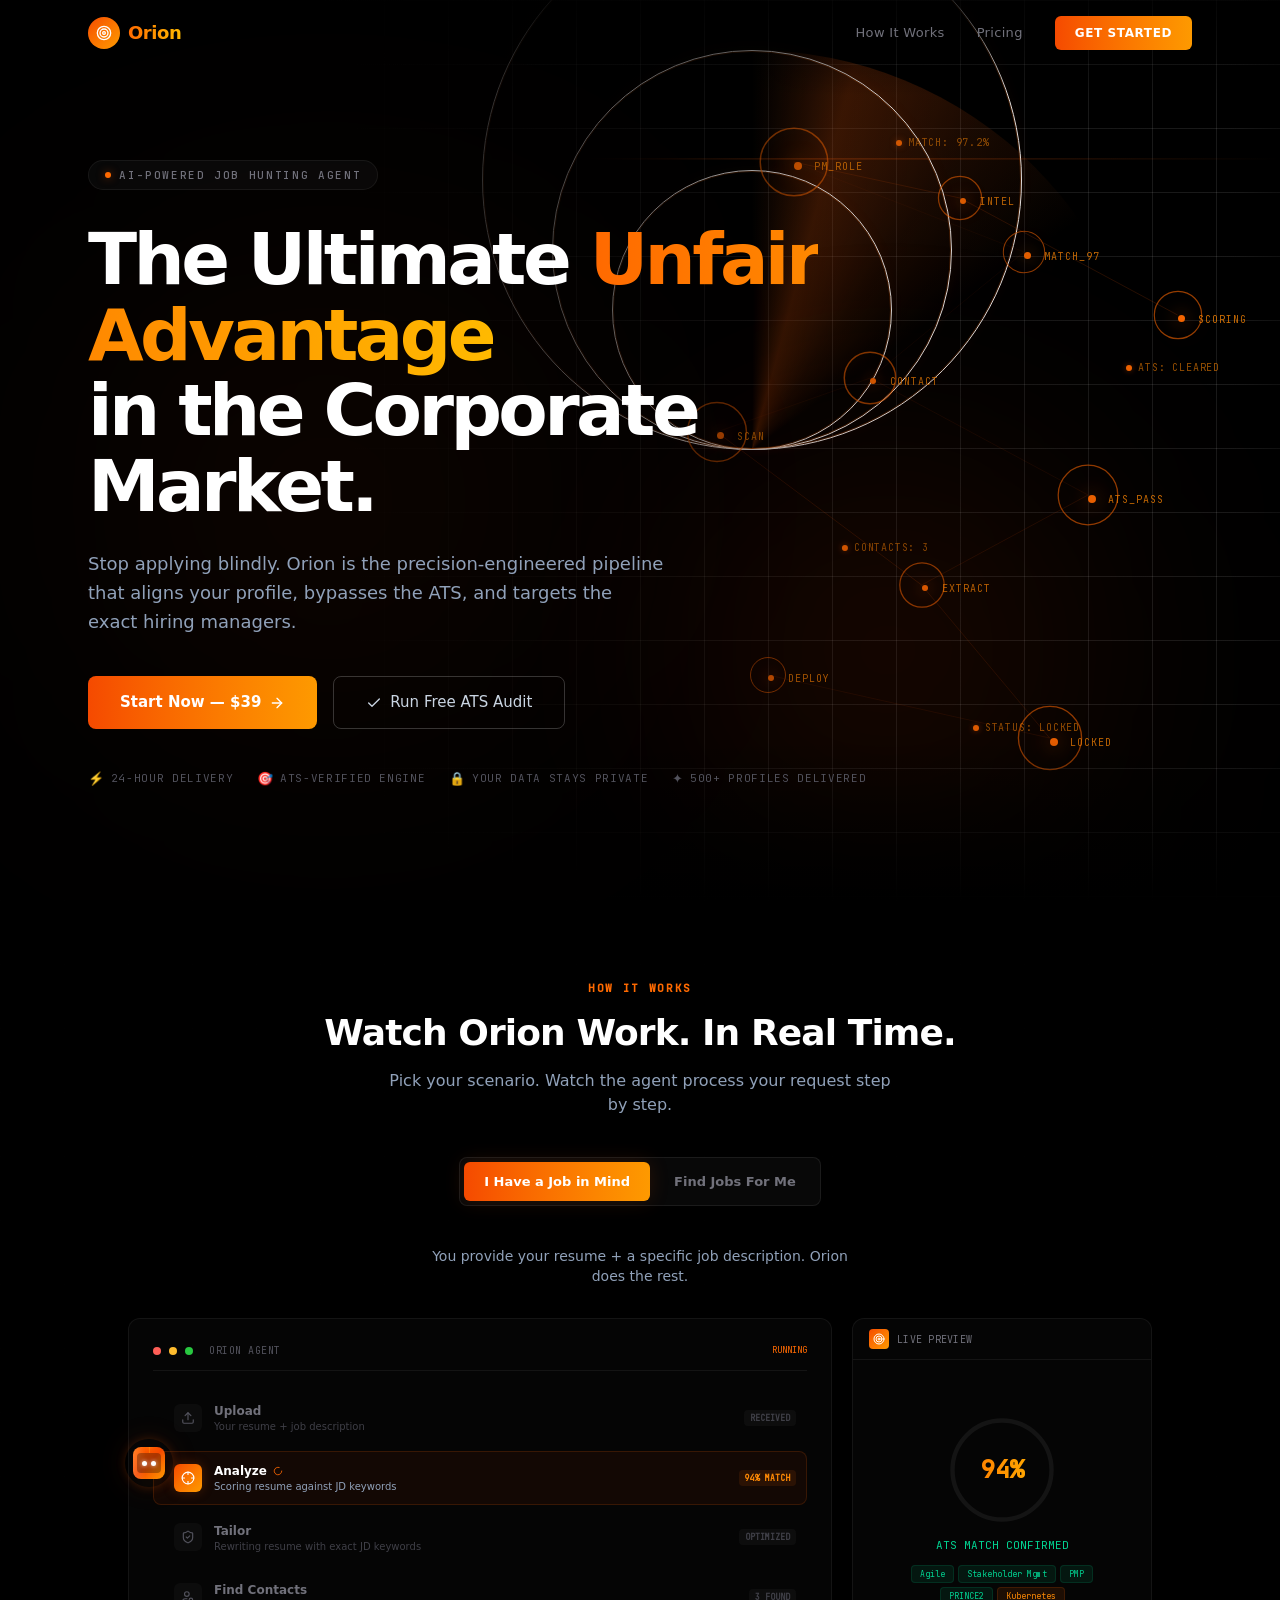
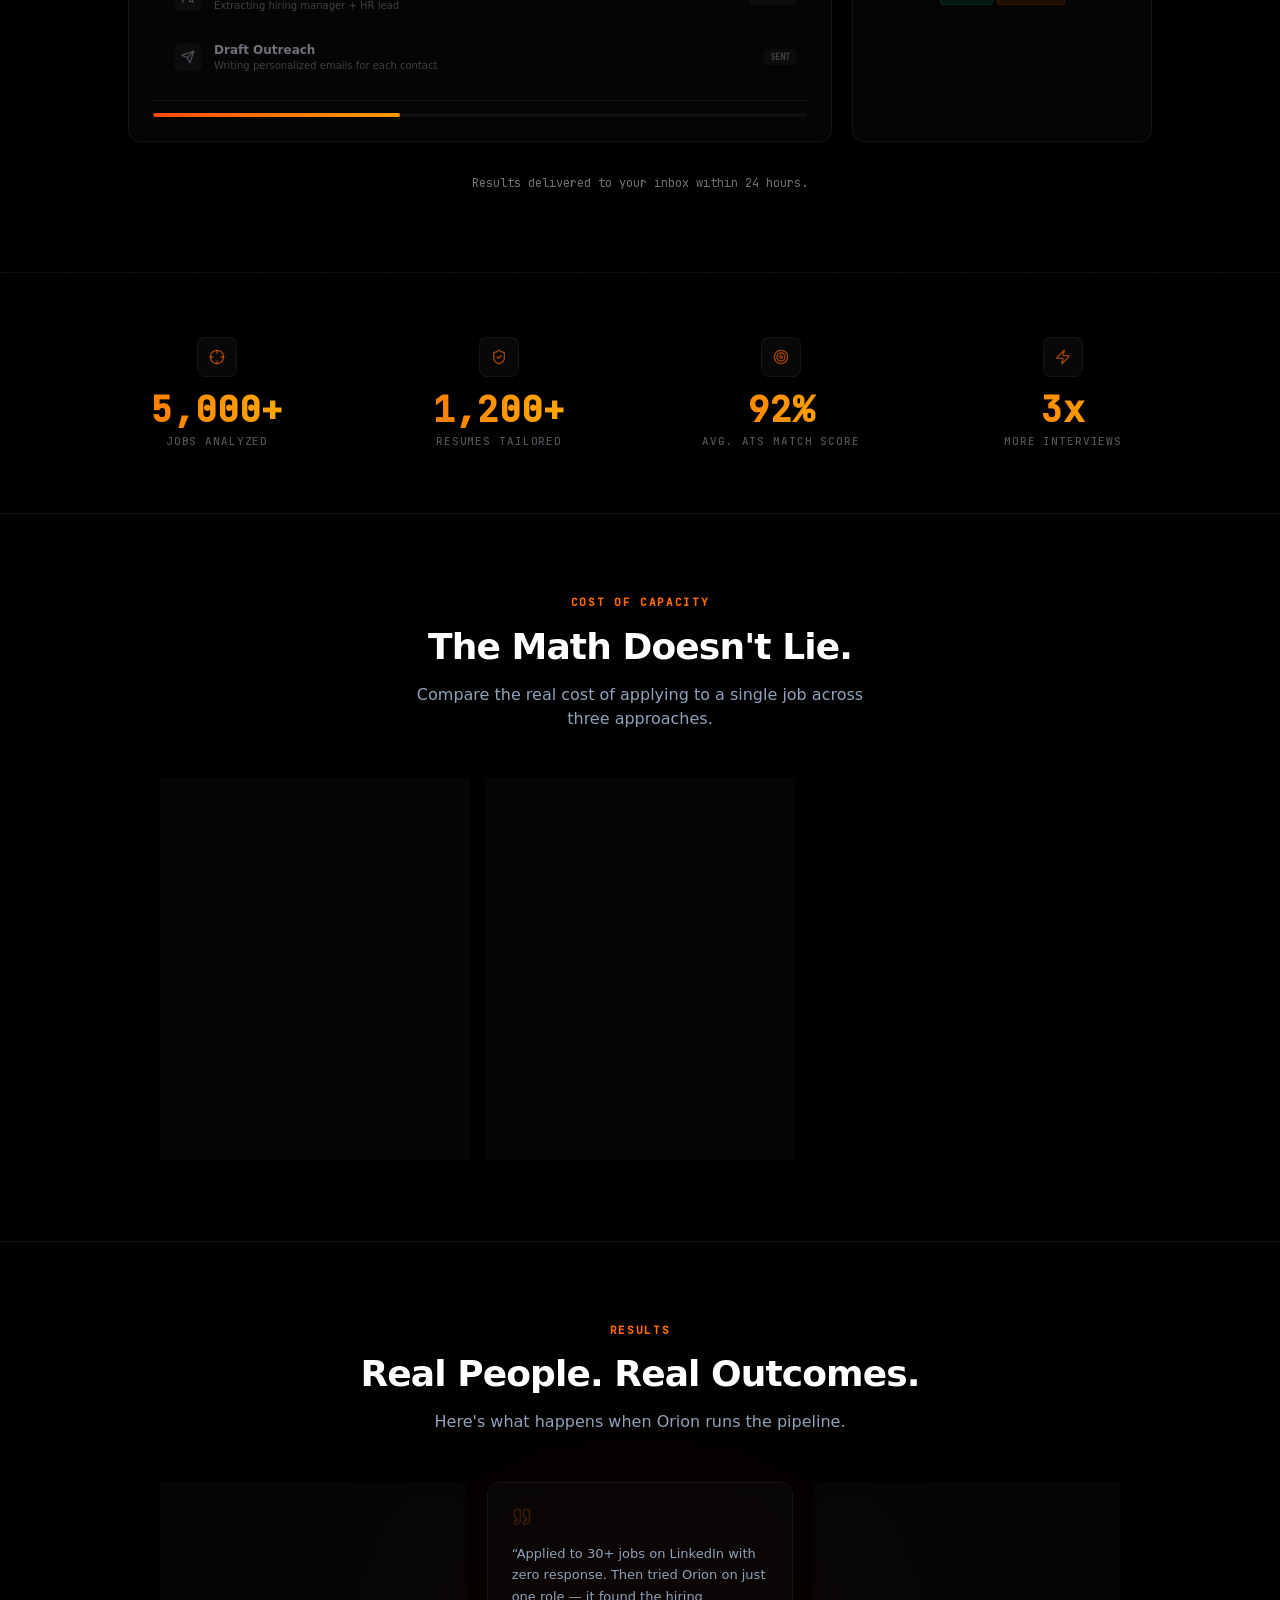
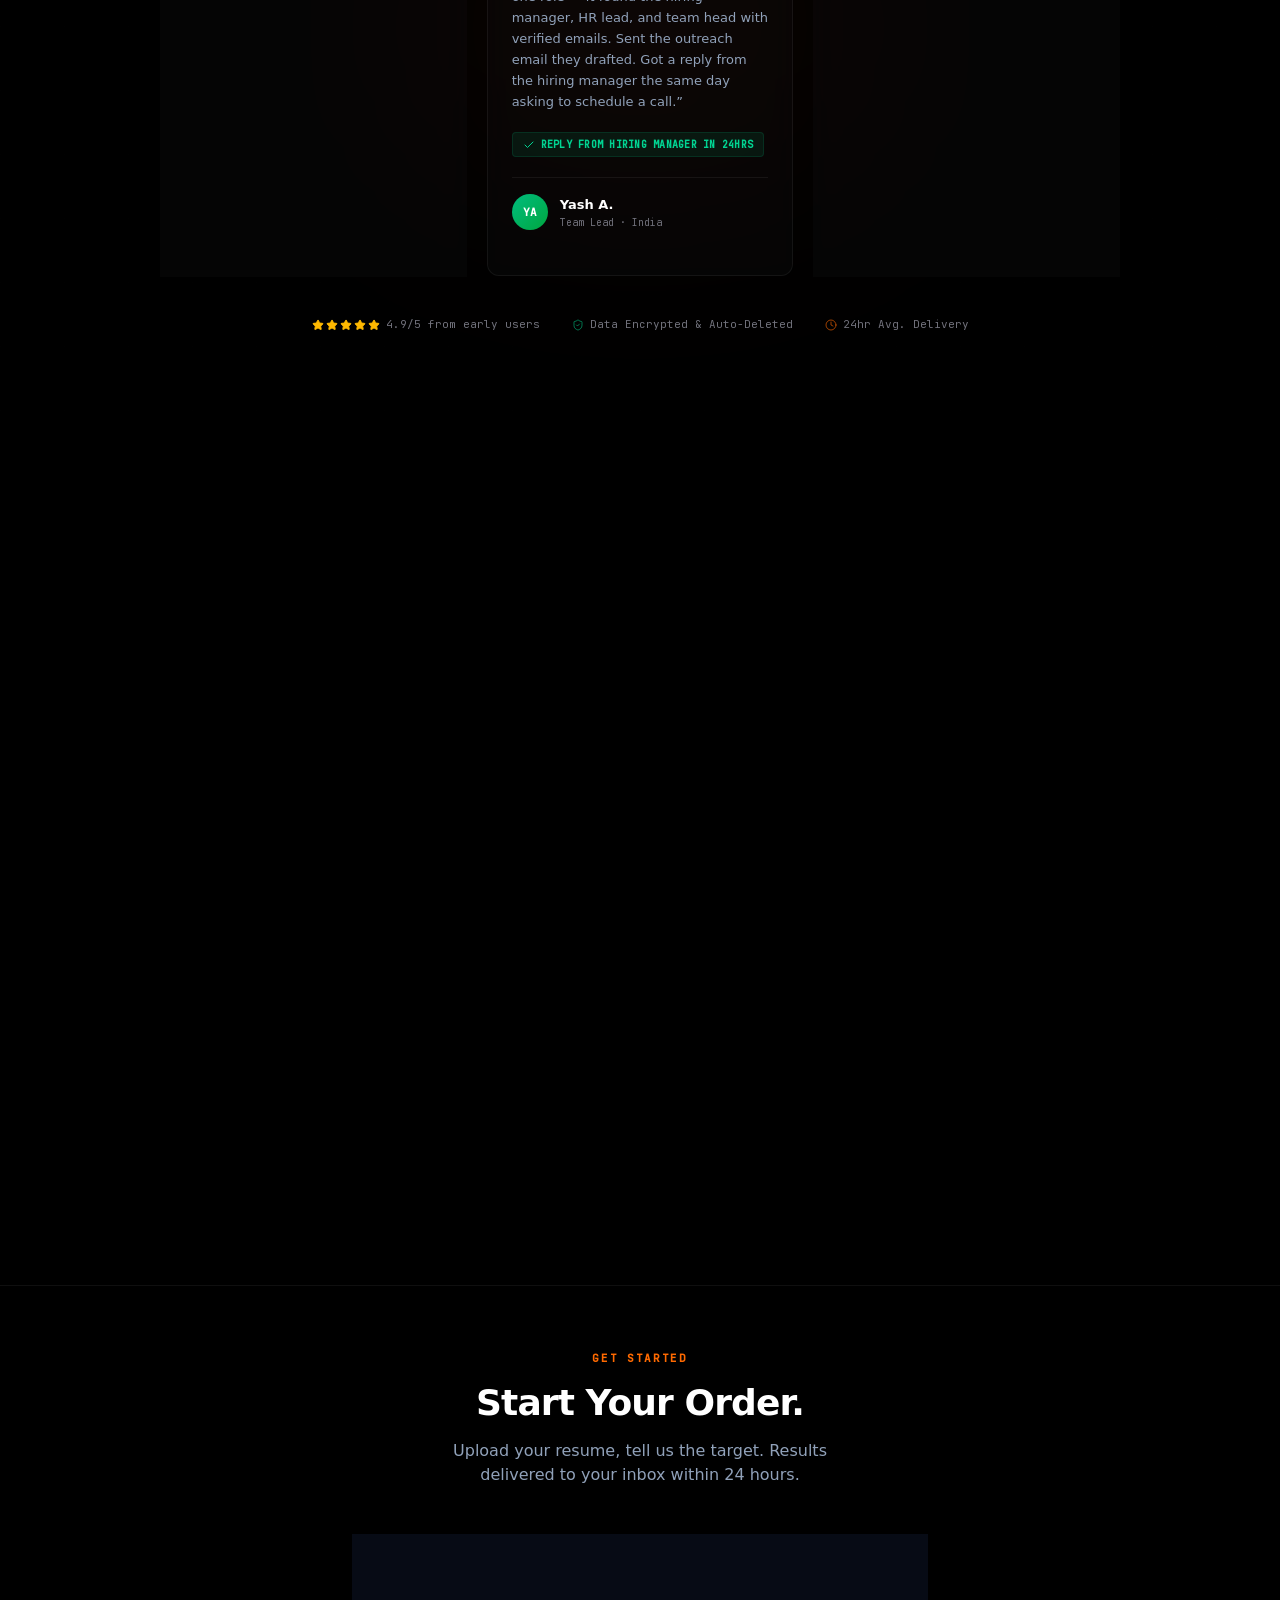
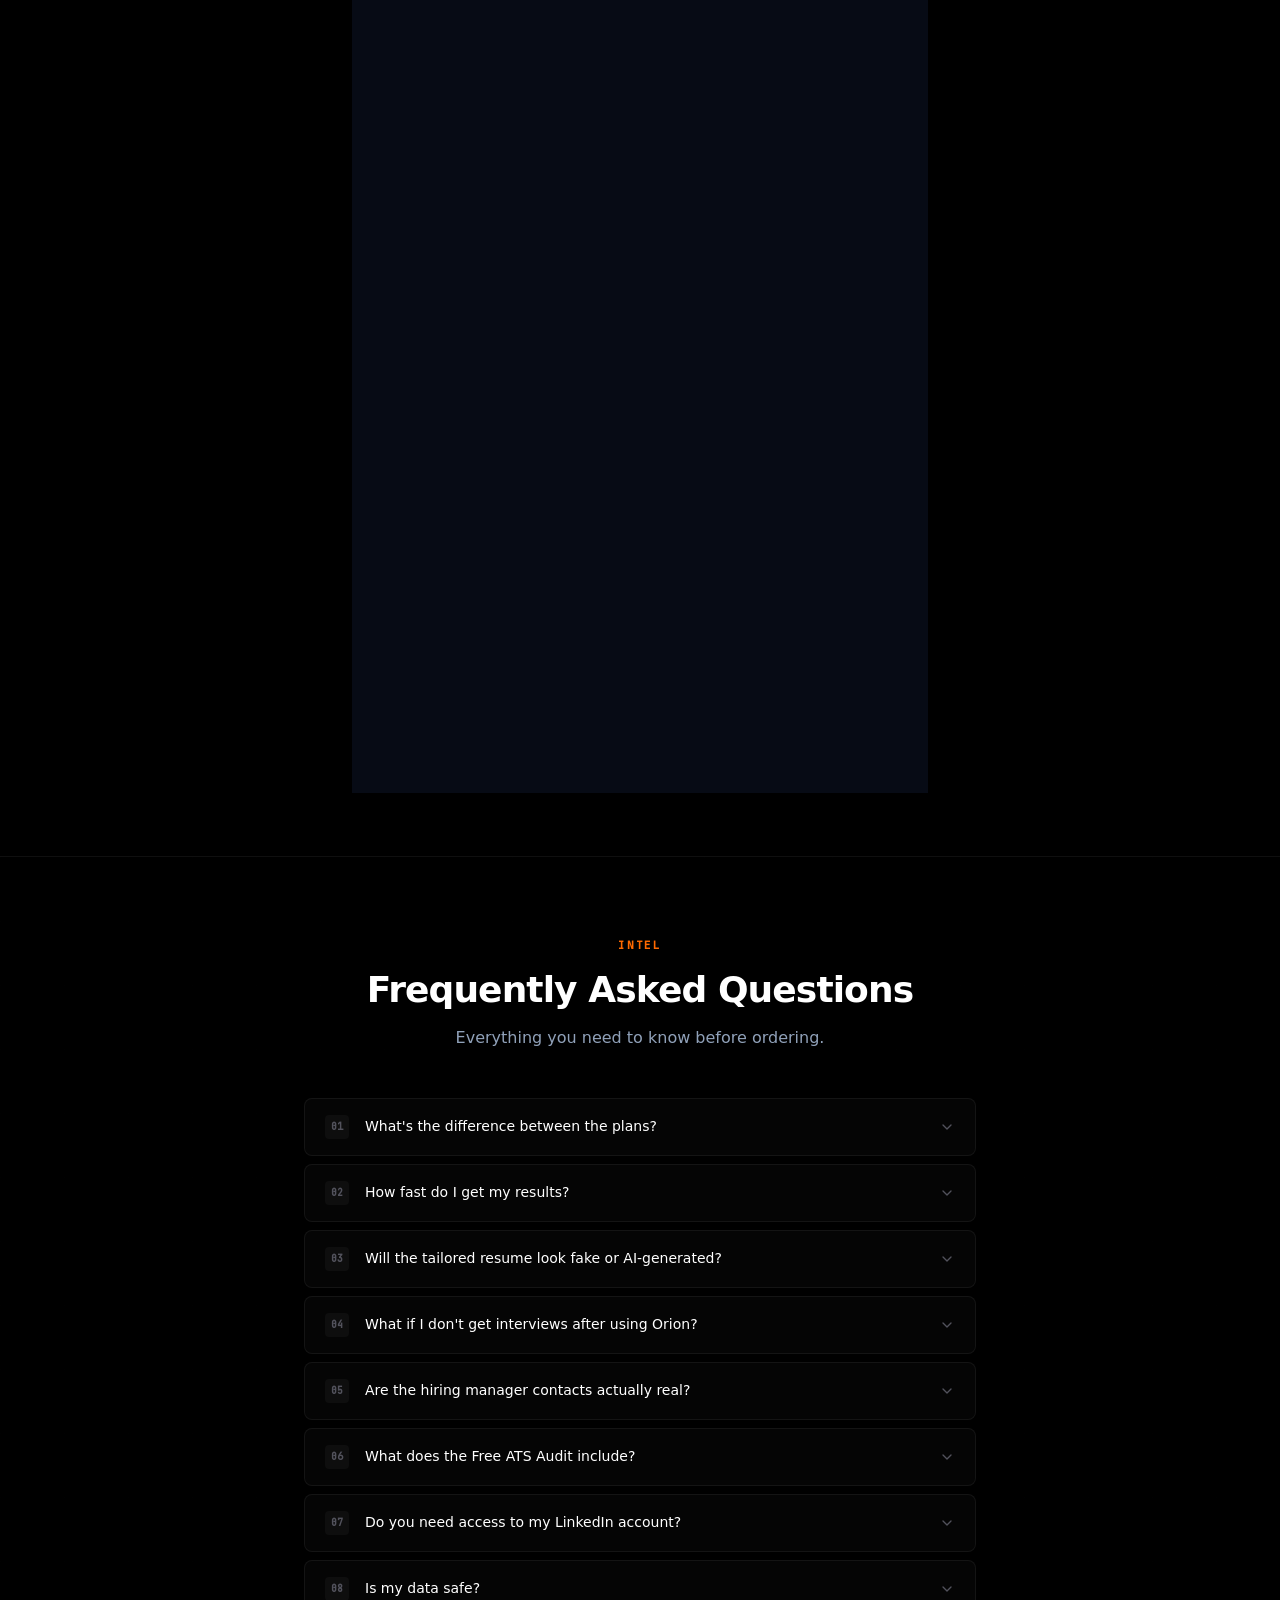
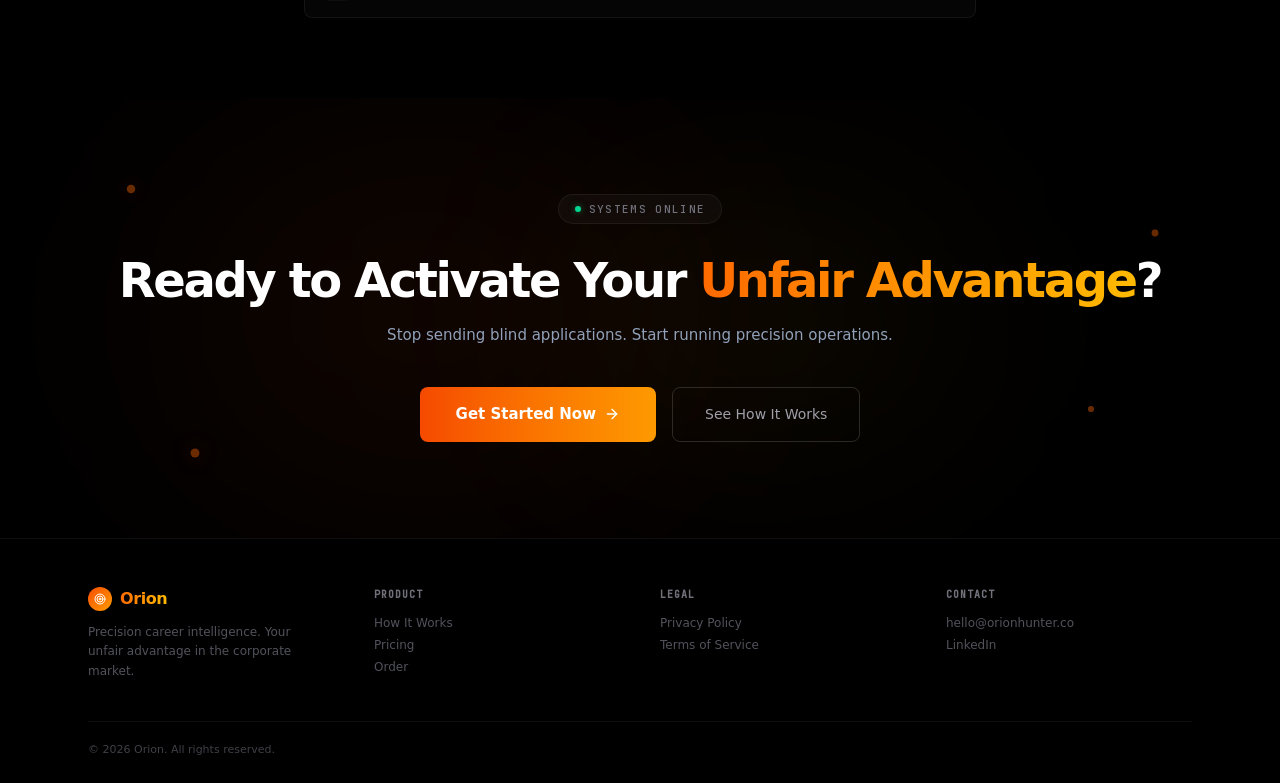
==== commit 2460df36: "Pure autoplay — continuous loop, no click interaction, always running" ====
--- a/index.html
+++ b/index.html
@@ -1 +1 @@
-<!DOCTYPE html><!--YrruWgYUMliNwpdnh_fjB--><html lang="en" class="dark"><head><meta charSet="utf-8"/><meta name="viewport" content="width=device-width, initial-scale=1"/><link rel="preload" href="/_next/static/media/051742360c26797e-s.p.102b7f24.woff2" as="font" crossorigin="" type="font/woff2"/><link rel="preload" href="/_next/static/media/fba5a26ea33df6a3-s.p.1bbdebe6.woff2" as="font" crossorigin="" type="font/woff2"/><link rel="stylesheet" href="/_next/static/chunks/3bd1be75e80d54f8.css" data-precedence="next"/><link rel="preload" as="script" fetchPriority="low" href="/_next/static/chunks/4b9eae0c8dc7e975.js"/><script src="/_next/static/chunks/f2f58a7e93290fbb.js" async=""></script><script src="/_next/static/chunks/6eb1bac6b57023f6.js" async=""></script><script src="/_next/static/chunks/turbopack-da1d1c3932c9a2c7.js" async=""></script><script src="/_next/static/chunks/2f236954d6a65e12.js" async=""></script><script src="/_next/static/chunks/aab4ae4229706297.js" async=""></script><meta name="next-size-adjust" content=""/><title>Orion - The Ultimate Unfair Advantage | orionhunter.co</title><meta name="description" content="Orion is the precision-engineered pipeline that aligns your profile, bypasses the ATS, and targets the exact hiring managers. Deployed in 24-48 hours."/><link rel="icon" href="data:image/svg+xml,%3Csvg xmlns=&#x27;http://www.w3.org/2000/svg&#x27; viewBox=&#x27;0 0 64 64&#x27;%3E%3Cdefs%3E%3ClinearGradient id=&#x27;g&#x27; x1=&#x27;0%25&#x27; y1=&#x27;0%25&#x27; x2=&#x27;100%25&#x27; y2=&#x27;100%25&#x27;%3E%3Cstop offset=&#x27;0%25&#x27; stop-color=&#x27;%23E8530E&#x27;/%3E%3Cstop offset=&#x27;100%25&#x27; stop-color=&#x27;%23FFB703&#x27;/%3E%3C/linearGradient%3E%3C/defs%3E%3Ccircle cx=&#x27;32&#x27; cy=&#x27;32&#x27; r=&#x27;30&#x27; fill=&#x27;%23000&#x27; stroke=&#x27;url(%23g)&#x27; stroke-width=&#x27;2&#x27;/%3E%3Cpath d=&#x27;M32 12 L22 28 L18 48 L32 40 L46 48 L42 28 Z&#x27; fill=&#x27;none&#x27; stroke=&#x27;url(%23g)&#x27; stroke-width=&#x27;2&#x27; stroke-linejoin=&#x27;round&#x27;/%3E%3Ccircle cx=&#x27;32&#x27; cy=&#x27;26&#x27; r=&#x27;4&#x27; fill=&#x27;url(%23g)&#x27;/%3E%3C/svg%3E"/><script src="/_next/static/chunks/a6dad97d9634a72d.js" noModule=""></script></head><body class="plus_jakarta_sans_85f58465-module__0PaWlq__variable jetbrains_mono_4ba603de-module__Zo4tiq__variable antialiased"><div hidden=""><!--$--><!--/$--></div><main class="bg-black min-h-screen overflow-x-hidden"><nav class="fixed top-0 left-0 right-0 z-50 transition-all duration-500 "><div class="max-w-6xl mx-auto px-6 py-4 flex items-center justify-between"><a href="#" class="flex items-center gap-2"><div class="w-8 h-8 rounded-full bg-gradient-to-br from-orange-600 to-amber-500 flex items-center justify-center"><svg xmlns="http://www.w3.org/2000/svg" width="24" height="24" viewBox="0 0 24 24" fill="none" stroke="currentColor" stroke-width="2" stroke-linecap="round" stroke-linejoin="round" class="lucide lucide-target w-4 h-4 text-white" aria-hidden="true"><circle cx="12" cy="12" r="10"></circle><circle cx="12" cy="12" r="6"></circle><circle cx="12" cy="12" r="2"></circle></svg></div><span class="text-lg font-bold tracking-tight bg-gradient-to-r from-orange-500 to-amber-400 bg-clip-text text-transparent">Orion</span></a><div class="hidden md:flex items-center gap-8"><a href="#how-it-works" class="text-[13px] font-medium text-zinc-500 hover:text-white transition-colors tracking-wide">How It Works</a><a href="#pricing" class="text-[13px] font-medium text-zinc-500 hover:text-white transition-colors tracking-wide">Pricing</a><a href="#order" class="text-[12px] font-semibold uppercase tracking-wider bg-gradient-to-r from-orange-600 to-amber-500 text-white px-5 py-2 rounded-md hover:shadow-[0_0_24px_rgba(234,88,12,0.2)] hover:-translate-y-0.5 transition-all">Get Started</a></div></div></nav><section id="hero" class="relative min-h-screen flex items-center pt-32 pb-20 overflow-hidden bg-black"><div class="absolute inset-0 z-0"><div class="absolute inset-0 animate-[grid-pulse_8s_ease-in-out_infinite]" style="background-image:linear-gradient(rgba(255,255,255,0.1) 1px, transparent 1px), linear-gradient(90deg, rgba(255,255,255,0.1) 1px, transparent 1px);background-size:64px 64px"></div><div class="absolute top-1/2 right-[10%] -translate-y-1/2 w-[800px] h-[800px] animate-[radar-sweep_18s_linear_infinite] pointer-events-none"><div class="w-full h-full rounded-full" style="background:conic-gradient(from 0deg, transparent 0deg, rgba(234,88,12,0.3) 15deg, rgba(234,88,12,0.12) 35deg, transparent 55deg)"></div></div><div class="absolute top-1/2 right-[10%] -translate-y-1/2 rounded-full border pointer-events-none" style="width:280px;height:280px;margin-top:-140px;margin-right:calc(10% - 140px + 400px);right:0"><div class="w-full h-full rounded-full border border-orange-500/25" style="box-shadow:0 0 15px rgba(234,88,12,0.05)"></div></div><div class="absolute top-1/2 right-[10%] -translate-y-1/2 rounded-full border pointer-events-none" style="width:400px;height:400px;margin-top:-200px;margin-right:calc(10% - 200px + 400px);right:0"><div class="w-full h-full rounded-full border border-orange-500/25" style="box-shadow:0 0 15px rgba(234,88,12,0.05)"></div></div><div class="absolute top-1/2 right-[10%] -translate-y-1/2 rounded-full border pointer-events-none" style="width:540px;height:540px;margin-top:-270px;margin-right:calc(10% - 270px + 400px);right:0"><div class="w-full h-full rounded-full border border-orange-500/25" style="box-shadow:0 0 15px rgba(234,88,12,0.05)"></div></div><div class="absolute left-[45%] right-0 h-px" style="background:linear-gradient(to right, transparent, rgba(234,88,12,0.5), rgba(234,88,12,0.25), transparent)"></div><div class="absolute pointer-events-none" style="top:18%;left:62%"><div class="absolute rounded-full border border-orange-500/60" style="width:48px;height:48px;top:-24px;left:-24px"></div><div class="rounded-full bg-orange-500" style="width:8px;height:8px;box-shadow:0 0 20px rgba(234,88,12,0.8), 0 0 48px rgba(234,88,12,0.4), 0 0 100px rgba(234,88,12,0.15)"></div><span class="absolute left-5 top-1/2 -translate-y-1/2 text-[10px] font-mono tracking-[0.1em] text-orange-400/80 whitespace-nowrap">PM_ROLE</span></div><div class="absolute pointer-events-none" style="top:28%;left:80%"><div class="absolute rounded-full border border-orange-500/60" style="width:42px;height:42px;top:-21px;left:-21px"></div><div class="rounded-full bg-orange-500" style="width:7px;height:7px;box-shadow:0 0 17.5px rgba(234,88,12,0.8), 0 0 42px rgba(234,88,12,0.4), 0 0 87.5px rgba(234,88,12,0.15)"></div><span class="absolute left-5 top-1/2 -translate-y-1/2 text-[10px] font-mono tracking-[0.1em] text-orange-400/80 whitespace-nowrap">MATCH_97</span></div><div class="absolute pointer-events-none" style="top:42%;left:68%"><div class="absolute rounded-full border border-orange-500/60" style="width:36px;height:36px;top:-18px;left:-18px"></div><div class="rounded-full bg-orange-500" style="width:6px;height:6px;box-shadow:0 0 15px rgba(234,88,12,0.8), 0 0 36px rgba(234,88,12,0.4), 0 0 75px rgba(234,88,12,0.15)"></div><span class="absolute left-5 top-1/2 -translate-y-1/2 text-[10px] font-mono tracking-[0.1em] text-orange-400/80 whitespace-nowrap">CONTACT</span></div><div class="absolute pointer-events-none" style="top:55%;left:85%"><div class="absolute rounded-full border border-orange-500/60" style="width:48px;height:48px;top:-24px;left:-24px"></div><div class="rounded-full bg-orange-500" style="width:8px;height:8px;box-shadow:0 0 20px rgba(234,88,12,0.8), 0 0 48px rgba(234,88,12,0.4), 0 0 100px rgba(234,88,12,0.15)"></div><span class="absolute left-5 top-1/2 -translate-y-1/2 text-[10px] font-mono tracking-[0.1em] text-orange-400/80 whitespace-nowrap">ATS_PASS</span></div><div class="absolute pointer-events-none" style="top:65%;left:72%"><div class="absolute rounded-full border border-orange-500/60" style="width:36px;height:36px;top:-18px;left:-18px"></div><div class="rounded-full bg-orange-500" style="width:6px;height:6px;box-shadow:0 0 15px rgba(234,88,12,0.8), 0 0 36px rgba(234,88,12,0.4), 0 0 75px rgba(234,88,12,0.15)"></div><span class="absolute left-5 top-1/2 -translate-y-1/2 text-[10px] font-mono tracking-[0.1em] text-orange-400/80 whitespace-nowrap">EXTRACT</span></div><div class="absolute pointer-events-none" style="top:35%;left:92%"><div class="absolute rounded-full border border-orange-500/60" style="width:42px;height:42px;top:-21px;left:-21px"></div><div class="rounded-full bg-orange-500" style="width:7px;height:7px;box-shadow:0 0 17.5px rgba(234,88,12,0.8), 0 0 42px rgba(234,88,12,0.4), 0 0 87.5px rgba(234,88,12,0.15)"></div><span class="absolute left-5 top-1/2 -translate-y-1/2 text-[10px] font-mono tracking-[0.1em] text-orange-400/80 whitespace-nowrap">SCORING</span></div><div class="absolute pointer-events-none" style="top:75%;left:60%"><div class="absolute rounded-full border border-orange-500/60" style="width:36px;height:36px;top:-18px;left:-18px"></div><div class="rounded-full bg-orange-500" style="width:6px;height:6px;box-shadow:0 0 15px rgba(234,88,12,0.8), 0 0 36px rgba(234,88,12,0.4), 0 0 75px rgba(234,88,12,0.15)"></div><span class="absolute left-5 top-1/2 -translate-y-1/2 text-[10px] font-mono tracking-[0.1em] text-orange-400/80 whitespace-nowrap">DEPLOY</span></div><div class="absolute pointer-events-none" style="top:22%;left:75%"><div class="absolute rounded-full border border-orange-500/60" style="width:36px;height:36px;top:-18px;left:-18px"></div><div class="rounded-full bg-orange-500" style="width:6px;height:6px;box-shadow:0 0 15px rgba(234,88,12,0.8), 0 0 36px rgba(234,88,12,0.4), 0 0 75px rgba(234,88,12,0.15)"></div><span class="absolute left-5 top-1/2 -translate-y-1/2 text-[10px] font-mono tracking-[0.1em] text-orange-400/80 whitespace-nowrap">INTEL</span></div><div class="absolute pointer-events-none" style="top:82%;left:82%"><div class="absolute rounded-full border border-orange-500/60" style="width:48px;height:48px;top:-24px;left:-24px"></div><div class="rounded-full bg-orange-500" style="width:8px;height:8px;box-shadow:0 0 20px rgba(234,88,12,0.8), 0 0 48px rgba(234,88,12,0.4), 0 0 100px rgba(234,88,12,0.15)"></div><span class="absolute left-5 top-1/2 -translate-y-1/2 text-[10px] font-mono tracking-[0.1em] text-orange-400/80 whitespace-nowrap">LOCKED</span></div><div class="absolute pointer-events-none" style="top:48%;left:56%"><div class="absolute rounded-full border border-orange-500/60" style="width:42px;height:42px;top:-21px;left:-21px"></div><div class="rounded-full bg-orange-500" style="width:7px;height:7px;box-shadow:0 0 17.5px rgba(234,88,12,0.8), 0 0 42px rgba(234,88,12,0.4), 0 0 87.5px rgba(234,88,12,0.15)"></div><span class="absolute left-5 top-1/2 -translate-y-1/2 text-[10px] font-mono tracking-[0.1em] text-orange-400/80 whitespace-nowrap">SCAN</span></div><svg class="absolute inset-0 w-full h-full pointer-events-none"><line x1="62%" y1="18%" x2="80%" y2="28%" stroke="rgba(234,88,12,0.35)" stroke-width="1"></line><line x1="80%" y1="28%" x2="68%" y2="42%" stroke="rgba(234,88,12,0.35)" stroke-width="1"></line><line x1="68%" y1="42%" x2="85%" y2="55%" stroke="rgba(234,88,12,0.35)" stroke-width="1"></line><line x1="85%" y1="55%" x2="72%" y2="65%" stroke="rgba(234,88,12,0.35)" stroke-width="1"></line><line x1="62%" y1="18%" x2="75%" y2="22%" stroke="rgba(234,88,12,0.35)" stroke-width="1"></line><line x1="75%" y1="22%" x2="92%" y2="35%" stroke="rgba(234,88,12,0.35)" stroke-width="1"></line><line x1="56%" y1="48%" x2="72%" y2="65%" stroke="rgba(234,88,12,0.35)" stroke-width="1"></line><line x1="72%" y1="65%" x2="82%" y2="82%" stroke="rgba(234,88,12,0.35)" stroke-width="1"></line><line x1="60%" y1="75%" x2="82%" y2="82%" stroke="rgba(234,88,12,0.35)" stroke-width="1"></line><line x1="68%" y1="42%" x2="56%" y2="48%" stroke="rgba(234,88,12,0.35)" stroke-width="1"></line></svg><div class="absolute hidden md:flex items-center gap-1.5 pointer-events-none" style="top:15%;left:70%"><div class="w-1.5 h-1.5 rounded-full bg-orange-500 shadow-[0_0_6px_rgba(234,88,12,0.5)]"></div><span class="text-[10px] font-mono tracking-[0.08em] text-orange-400/60">MATCH: 97.2%</span></div><div class="absolute hidden md:flex items-center gap-1.5 pointer-events-none" style="top:40%;left:88%"><div class="w-1.5 h-1.5 rounded-full bg-orange-500 shadow-[0_0_6px_rgba(234,88,12,0.5)]"></div><span class="text-[10px] font-mono tracking-[0.08em] text-orange-400/60">ATS: CLEARED</span></div><div class="absolute hidden md:flex items-center gap-1.5 pointer-events-none" style="top:60%;left:65%"><div class="w-1.5 h-1.5 rounded-full bg-orange-500 shadow-[0_0_6px_rgba(234,88,12,0.5)]"></div><span class="text-[10px] font-mono tracking-[0.08em] text-orange-400/60">CONTACTS: 3</span></div><div class="absolute hidden md:flex items-center gap-1.5 pointer-events-none" style="top:80%;left:76%"><div class="w-1.5 h-1.5 rounded-full bg-orange-500 shadow-[0_0_6px_rgba(234,88,12,0.5)]"></div><span class="text-[10px] font-mono tracking-[0.08em] text-orange-400/60">STATUS: LOCKED</span></div></div><div class="absolute inset-0 z-[1]" style="background:linear-gradient(to right, #000000 0%, #000000 25%, rgba(0,0,0,0.7) 45%, rgba(0,0,0,0.2) 65%, transparent 100%)"></div><div class="absolute inset-x-0 bottom-0 h-40 bg-gradient-to-t from-black to-transparent z-[2]"></div><div class="absolute inset-x-0 top-0 h-24 bg-gradient-to-b from-black/80 to-transparent z-[2]"></div><div class="absolute inset-y-0 right-0 w-12 bg-gradient-to-l from-black/40 to-transparent z-[2]"></div><div class="absolute top-1/3 left-[10%] w-[400px] h-[400px] rounded-full bg-orange-600/[0.08] blur-[140px] pointer-events-none z-[2]"></div><div class="absolute top-1/2 right-[15%] w-[400px] h-[400px] rounded-full bg-orange-600/[0.1] blur-[120px] pointer-events-none z-[1]"></div><div class="relative z-10 max-w-6xl mx-auto px-6 w-full"><div class="inline-flex items-center gap-2 bg-white/[0.03] border border-white/[0.06] px-4 py-1.5 rounded-full mb-8" style="opacity:0;transform:translateY(30px)"><span class="w-1.5 h-1.5 rounded-full bg-orange-500 shadow-[0_0_8px_rgba(234,88,12,0.5)]"></span><span class="text-[11px] font-medium text-zinc-500 uppercase tracking-[0.15em] font-mono">AI-Powered Job Hunting Agent</span></div><h1 class="text-4xl sm:text-5xl md:text-6xl lg:text-[72px] font-extrabold tracking-tighter leading-[1.05] mb-6 max-w-3xl" style="opacity:0;transform:translateY(30px)">The Ultimate<!-- --> <span class="bg-gradient-to-r from-orange-500 to-amber-400 bg-clip-text text-transparent">Unfair Advantage</span><br/>in the Corporate Market.</h1><p class="text-slate-400 text-base sm:text-lg max-w-xl mb-10 leading-relaxed" style="opacity:0;transform:translateY(30px)">Stop applying blindly. Orion is the precision-engineered pipeline that aligns your profile, bypasses the ATS, and targets the exact hiring managers.</p><div class="flex flex-wrap gap-4 mb-10" style="opacity:0;transform:translateY(30px)"><a href="#order" class="ember-glow inline-flex items-center gap-2 bg-gradient-to-r from-orange-600 to-amber-500 text-white px-8 py-3.5 rounded-lg font-semibold text-[15px] hover:-translate-y-0.5 transition-all">Start Now — $39 <svg xmlns="http://www.w3.org/2000/svg" width="24" height="24" viewBox="0 0 24 24" fill="none" stroke="currentColor" stroke-width="2" stroke-linecap="round" stroke-linejoin="round" class="lucide lucide-arrow-right w-4 h-4" aria-hidden="true"><path d="M5 12h14"></path><path d="m12 5 7 7-7 7"></path></svg></a><a href="#order" class="inline-flex items-center gap-2 border border-white/20 text-slate-300 px-8 py-3.5 rounded-lg font-medium text-[15px] hover:bg-white/10 hover:text-white transition-all"><svg xmlns="http://www.w3.org/2000/svg" width="24" height="24" viewBox="0 0 24 24" fill="none" stroke="currentColor" stroke-width="2" stroke-linecap="round" stroke-linejoin="round" class="lucide lucide-check w-4 h-4" aria-hidden="true"><path d="M20 6 9 17l-5-5"></path></svg> Run Free ATS Audit</a></div><div class="flex flex-wrap gap-6 text-[11px] text-zinc-600 font-mono uppercase tracking-[0.06em]" style="opacity:0;transform:translateY(30px)"><span class="flex items-center gap-1.5"><span class="text-[13px]">⚡</span> <!-- -->24-Hour Delivery</span><span class="flex items-center gap-1.5"><span class="text-[13px]">🎯</span> <!-- -->ATS-Verified Engine</span><span class="flex items-center gap-1.5"><span class="text-[13px]">🔒</span> <!-- -->Your Data Stays Private</span><span class="flex items-center gap-1.5"><span class="text-[13px]">✦</span> <!-- -->500+ Profiles Delivered</span></div></div></section><section id="how-it-works" class="py-20 relative overflow-hidden"><div class="absolute inset-0 opacity-[0.02]" style="background-image:linear-gradient(rgba(255,255,255,0.1) 1px, transparent 1px), linear-gradient(90deg, rgba(255,255,255,0.1) 1px, transparent 1px);background-size:64px 64px"></div><div class="max-w-6xl mx-auto px-6 relative z-10"><div class="text-center mb-10"><p class="text-[11px] uppercase tracking-[0.15em] text-orange-500 font-semibold font-mono mb-4">How It Works</p><h2 class="text-3xl sm:text-4xl font-bold tracking-tight mb-4">Watch Orion Work. In Real Time.</h2><p class="text-slate-400 max-w-lg mx-auto mb-10">Pick your scenario. Watch the agent process your request step by step.</p><div class="inline-flex bg-white/[0.03] border border-white/[0.08] rounded-lg p-1 gap-1"><button class="px-5 py-2.5 rounded-md text-[13px] font-semibold transition-all cursor-pointer bg-gradient-to-r from-orange-600 to-amber-500 text-white shadow-[0_0_20px_rgba(234,88,12,0.15)]">I Have a Job in Mind</button><button class="px-5 py-2.5 rounded-md text-[13px] font-semibold transition-all cursor-pointer text-zinc-500 hover:text-white">Find Jobs For Me</button></div></div><div class="text-center mb-8"><p class="text-sm text-slate-400 max-w-md mx-auto">You provide your resume + a specific job description. Orion does the rest.</p></div><div><div class="max-w-5xl mx-auto"><div class="grid md:grid-cols-[1fr_300px] gap-5 items-stretch"><div class="relative bg-white/[0.02] border border-white/[0.06] rounded-xl p-5 sm:p-6 backdrop-blur-md"><div class="flex items-center gap-2 mb-5 pb-3 border-b border-white/[0.06]"><span class="w-2 h-2 rounded-full bg-[#FF5F57]"></span><span class="w-2 h-2 rounded-full bg-[#FEBC2E]"></span><span class="w-2 h-2 rounded-full bg-[#28C840]"></span><span class="ml-2 text-[10px] text-zinc-600 font-mono uppercase tracking-[0.05em]">orion agent</span><span class="ml-auto text-[9px] text-orange-500 font-mono animate-pulse">RUNNING</span></div><div class="relative space-y-1.5"><div class="absolute -left-5 z-20"><div class="relative" style="perspective:200px"><div class="absolute -inset-2 rounded-full"></div><div class="w-8 h-8 rounded-lg bg-gradient-to-br from-orange-500 via-orange-600 to-amber-500 flex items-center justify-center relative overflow-hidden" style="transform-style:preserve-3d"><div class="absolute inset-0 bg-gradient-to-r from-transparent via-white/20 to-transparent"></div><div class="relative z-10 w-6 h-5 bg-black/30 rounded-sm flex items-center justify-center gap-1"><div class="w-[5px] h-[5px] rounded-full bg-white" style="box-shadow:0 0 4px rgba(255,255,255,0.8)"></div><div class="w-[5px] h-[5px] rounded-full bg-white" style="box-shadow:0 0 4px rgba(255,255,255,0.8)"></div></div><div class="absolute -top-2 left-1/2 -translate-x-1/2 flex flex-col items-center"><div class="w-2 h-2 rounded-full bg-orange-300" style="box-shadow:0 0 6px rgba(251,191,36,0.6)"></div><div class="w-px h-1.5 bg-orange-400/60"></div></div></div><div class="absolute -bottom-1 left-1/2 -translate-x-1/2 w-5 h-1 bg-orange-500/20 rounded-full blur-sm"></div></div></div><div class="flex items-center gap-3 p-2.5 pl-5 rounded-lg transition-all duration-400 cursor-pointer hover:bg-white/[0.04] bg-orange-600/[0.06] border border-orange-500/15" style="min-height:44px"><div class="w-7 h-7 rounded-md flex items-center justify-center flex-shrink-0 transition-all duration-500 bg-gradient-to-br from-orange-600 to-amber-500 shadow-[0_0_12px_rgba(234,88,12,0.25)]"><svg xmlns="http://www.w3.org/2000/svg" width="24" height="24" viewBox="0 0 24 24" fill="none" stroke="currentColor" stroke-width="2" stroke-linecap="round" stroke-linejoin="round" class="lucide lucide-upload w-3.5 h-3.5 text-white" aria-hidden="true"><path d="M12 3v12"></path><path d="m17 8-5-5-5 5"></path><path d="M21 15v4a2 2 0 0 1-2 2H5a2 2 0 0 1-2-2v-4"></path></svg></div><div class="flex-1 min-w-0"><div class="flex items-center gap-1.5"><span class="text-[12px] font-semibold text-white">Upload</span><svg xmlns="http://www.w3.org/2000/svg" width="24" height="24" viewBox="0 0 24 24" fill="none" stroke="currentColor" stroke-width="2" stroke-linecap="round" stroke-linejoin="round" class="lucide lucide-loader-circle w-2.5 h-2.5 text-orange-500 animate-spin" aria-hidden="true"><path d="M21 12a9 9 0 1 1-6.219-8.56"></path></svg></div><p class="text-[10px] leading-snug text-slate-400">Your resume + job description</p></div><span class="text-[8px] font-mono font-bold px-1.5 py-0.5 rounded bg-emerald-500/10 text-emerald-400">RECEIVED</span></div><div class="flex items-center gap-3 p-2.5 pl-5 rounded-lg transition-all duration-400 cursor-pointer hover:bg-white/[0.04] border border-transparent" style="min-height:44px"><div class="w-7 h-7 rounded-md flex items-center justify-center flex-shrink-0 transition-all duration-500 bg-white/[0.03]"><svg xmlns="http://www.w3.org/2000/svg" width="24" height="24" viewBox="0 0 24 24" fill="none" stroke="currentColor" stroke-width="2" stroke-linecap="round" stroke-linejoin="round" class="lucide lucide-crosshair w-3.5 h-3.5 text-zinc-600" aria-hidden="true"><circle cx="12" cy="12" r="10"></circle><line x1="22" x2="18" y1="12" y2="12"></line><line x1="6" x2="2" y1="12" y2="12"></line><line x1="12" x2="12" y1="6" y2="2"></line><line x1="12" x2="12" y1="22" y2="18"></line></svg></div><div class="flex-1 min-w-0"><div class="flex items-center gap-1.5"><span class="text-[12px] font-semibold text-zinc-500">Analyze</span></div><p class="text-[10px] leading-snug text-zinc-600">Scoring resume against JD keywords</p></div><span class="text-[8px] font-mono font-bold px-1.5 py-0.5 rounded bg-emerald-500/10 text-emerald-400">94% MATCH</span></div><div class="flex items-center gap-3 p-2.5 pl-5 rounded-lg transition-all duration-400 cursor-pointer hover:bg-white/[0.04] border border-transparent" style="min-height:44px"><div class="w-7 h-7 rounded-md flex items-center justify-center flex-shrink-0 transition-all duration-500 bg-white/[0.03]"><svg xmlns="http://www.w3.org/2000/svg" width="24" height="24" viewBox="0 0 24 24" fill="none" stroke="currentColor" stroke-width="2" stroke-linecap="round" stroke-linejoin="round" class="lucide lucide-shield-check w-3.5 h-3.5 text-zinc-600" aria-hidden="true"><path d="M20 13c0 5-3.5 7.5-7.66 8.95a1 1 0 0 1-.67-.01C7.5 20.5 4 18 4 13V6a1 1 0 0 1 1-1c2 0 4.5-1.2 6.24-2.72a1.17 1.17 0 0 1 1.52 0C14.51 3.81 17 5 19 5a1 1 0 0 1 1 1z"></path><path d="m9 12 2 2 4-4"></path></svg></div><div class="flex-1 min-w-0"><div class="flex items-center gap-1.5"><span class="text-[12px] font-semibold text-zinc-500">Tailor</span></div><p class="text-[10px] leading-snug text-zinc-600">Rewriting resume with exact JD keywords</p></div><span class="text-[8px] font-mono font-bold px-1.5 py-0.5 rounded bg-emerald-500/10 text-emerald-400">OPTIMIZED</span></div><div class="flex items-center gap-3 p-2.5 pl-5 rounded-lg transition-all duration-400 cursor-pointer hover:bg-white/[0.04] border border-transparent" style="min-height:44px"><div class="w-7 h-7 rounded-md flex items-center justify-center flex-shrink-0 transition-all duration-500 bg-white/[0.03]"><svg xmlns="http://www.w3.org/2000/svg" width="24" height="24" viewBox="0 0 24 24" fill="none" stroke="currentColor" stroke-width="2" stroke-linecap="round" stroke-linejoin="round" class="lucide lucide-user-search w-3.5 h-3.5 text-zinc-600" aria-hidden="true"><circle cx="10" cy="7" r="4"></circle><path d="M10.3 15H7a4 4 0 0 0-4 4v2"></path><circle cx="17" cy="17" r="3"></circle><path d="m21 21-1.9-1.9"></path></svg></div><div class="flex-1 min-w-0"><div class="flex items-center gap-1.5"><span class="text-[12px] font-semibold text-zinc-500">Find Contacts</span></div><p class="text-[10px] leading-snug text-zinc-600">Extracting hiring manager + HR lead</p></div><span class="text-[8px] font-mono font-bold px-1.5 py-0.5 rounded bg-emerald-500/10 text-emerald-400">3 FOUND</span></div><div class="flex items-center gap-3 p-2.5 pl-5 rounded-lg transition-all duration-400 cursor-pointer hover:bg-white/[0.04] border border-transparent" style="min-height:44px"><div class="w-7 h-7 rounded-md flex items-center justify-center flex-shrink-0 transition-all duration-500 bg-white/[0.03]"><svg xmlns="http://www.w3.org/2000/svg" width="24" height="24" viewBox="0 0 24 24" fill="none" stroke="currentColor" stroke-width="2" stroke-linecap="round" stroke-linejoin="round" class="lucide lucide-send w-3.5 h-3.5 text-zinc-600" aria-hidden="true"><path d="M14.536 21.686a.5.5 0 0 0 .937-.024l6.5-19a.496.496 0 0 0-.635-.635l-19 6.5a.5.5 0 0 0-.024.937l7.93 3.18a2 2 0 0 1 1.112 1.11z"></path><path d="m21.854 2.147-10.94 10.939"></path></svg></div><div class="flex-1 min-w-0"><div class="flex items-center gap-1.5"><span class="text-[12px] font-semibold text-zinc-500">Draft Outreach</span></div><p class="text-[10px] leading-snug text-zinc-600">Writing personalized emails for each contact</p></div><span class="text-[8px] font-mono font-bold px-1.5 py-0.5 rounded bg-emerald-500/10 text-emerald-400">SENT</span></div></div><div class="mt-4 pt-3 border-t border-white/[0.06]"><div class="h-1 bg-white/[0.04] rounded-full overflow-hidden"><div class="h-full rounded-full bg-gradient-to-r from-orange-600 to-amber-500"></div></div></div></div><div class="bg-white/[0.02] border border-white/[0.06] rounded-xl backdrop-blur-md overflow-hidden relative"><div class="px-4 py-2.5 border-b border-white/[0.06] flex items-center gap-2"><div class="w-5 h-5 rounded bg-gradient-to-br from-orange-600 to-amber-500 flex items-center justify-center"><svg xmlns="http://www.w3.org/2000/svg" width="24" height="24" viewBox="0 0 24 24" fill="none" stroke="currentColor" stroke-width="2" stroke-linecap="round" stroke-linejoin="round" class="lucide lucide-target w-3 h-3 text-white" aria-hidden="true"><circle cx="12" cy="12" r="10"></circle><circle cx="12" cy="12" r="6"></circle><circle cx="12" cy="12" r="2"></circle></svg></div><span class="text-[10px] font-mono text-zinc-500 uppercase tracking-wide">Live Preview</span></div><div class="relative min-h-[300px]"><div class="absolute inset-0 px-3" style="pointer-events:auto"><div class="flex flex-col items-center justify-center h-full gap-4 py-8"><div class="w-16 h-20 bg-white/[0.04] border border-white/[0.1] rounded-lg flex flex-col items-center justify-center gap-1"><div class="w-8 h-1 bg-white/[0.15] rounded"></div><div class="w-10 h-1 bg-white/[0.1] rounded"></div><div class="w-6 h-1 bg-white/[0.08] rounded"></div><div class="w-9 h-1 bg-white/[0.1] rounded"></div><div class="w-7 h-1 bg-white/[0.06] rounded"></div></div><div class="flex items-center gap-2 text-[11px] font-mono text-orange-400"><svg xmlns="http://www.w3.org/2000/svg" width="24" height="24" viewBox="0 0 24 24" fill="none" stroke="currentColor" stroke-width="2" stroke-linecap="round" stroke-linejoin="round" class="lucide lucide-upload w-3 h-3" aria-hidden="true"><path d="M12 3v12"></path><path d="m17 8-5-5-5 5"></path><path d="M21 15v4a2 2 0 0 1-2 2H5a2 2 0 0 1-2-2v-4"></path></svg> resume_2024.pdf — scanning...</div><div class="flex gap-6 mt-2"><div class="text-center"><div class="w-12 h-14 bg-white/[0.03] border border-white/[0.06] rounded flex items-center justify-center text-[8px] font-mono text-zinc-500">PDF</div><span class="text-[8px] text-zinc-600 mt-1 block">Resume</span></div><div class="text-center"><div class="w-12 h-14 bg-white/[0.03] border border-white/[0.06] rounded flex items-center justify-center text-[8px] font-mono text-zinc-500">JD</div><span class="text-[8px] text-zinc-600 mt-1 block">Job Desc.</span></div></div></div></div><div class="absolute inset-0 px-3" style="pointer-events:none"><div class="flex flex-col items-center justify-center h-full gap-3 py-4"><div class="relative w-[110px] h-[110px]"><svg viewBox="0 0 100 100" class="w-full h-full -rotate-90"><circle cx="50" cy="50" r="45" fill="none" stroke="rgba(255,255,255,0.06)" stroke-width="4"></circle><circle cx="50" cy="50" r="45" fill="none" stroke="url(#psg)" stroke-width="4" stroke-linecap="round" stroke-dasharray="282.7433388230814" stroke-dashoffset="282.7433388230814" class="transition-all duration-100"></circle></svg><span class="absolute inset-0 flex items-center justify-center text-2xl font-bold font-mono bg-gradient-to-r from-orange-500 to-amber-400 bg-clip-text text-transparent">0<!-- -->%</span></div><span class="text-[11px] font-mono text-emerald-400">ATS MATCH CONFIRMED</span><div class="flex flex-wrap gap-1 justify-center max-w-[200px]"><span class="px-2 py-0.5 rounded text-[8px] font-mono bg-emerald-500/10 border border-emerald-500/15 text-emerald-400" style="opacity:0;transform:scale(0.7)">Agile</span><span class="px-2 py-0.5 rounded text-[8px] font-mono bg-emerald-500/10 border border-emerald-500/15 text-emerald-400" style="opacity:0;transform:scale(0.7)">Stakeholder Mgmt</span><span class="px-2 py-0.5 rounded text-[8px] font-mono bg-emerald-500/10 border border-emerald-500/15 text-emerald-400" style="opacity:0;transform:scale(0.7)">PMP</span><span class="px-2 py-0.5 rounded text-[8px] font-mono bg-emerald-500/10 border border-emerald-500/15 text-emerald-400" style="opacity:0;transform:scale(0.7)">PRINCE2</span><span class="px-2 py-0.5 rounded text-[8px] font-mono bg-orange-500/10 border border-orange-500/15 text-orange-400" style="opacity:0;transform:scale(0.7)">Kubernetes</span></div></div></div><div class="absolute inset-0 px-3" style="pointer-events:none"><div class="flex gap-3 items-center justify-center h-full py-4 px-2"><div class="w-[90px] bg-white/[0.03] border border-white/[0.06] rounded-lg p-3"><div class="text-[7px] font-mono text-zinc-600 mb-2">BEFORE</div><div class="h-[3px] mb-1 bg-white/[0.06] rounded" style="width:100%"></div><div class="h-[3px] mb-1 bg-white/[0.06] rounded" style="width:80%"></div><div class="h-[3px] mb-1 bg-white/[0.06] rounded" style="width:60%"></div><div class="h-[3px] mb-1 bg-white/[0.06] rounded" style="width:90%"></div><div class="h-[3px] mb-1 bg-white/[0.06] rounded" style="width:70%"></div><div class="h-[3px] mb-1 bg-white/[0.06] rounded" style="width:50%"></div></div><div class="text-orange-500 text-sm flex-shrink-0">→</div><div class="w-[90px] bg-white/[0.03] border border-orange-500/20 rounded-lg p-3 shadow-[0_0_20px_rgba(234,88,12,0.06)]"><div class="text-[7px] font-mono text-orange-400 mb-2">AFTER</div><div class="h-[3px] mb-1 rounded bg-gradient-to-r from-orange-600 to-amber-500 opacity-60" style="width:100%;opacity:0"></div><div class="h-[3px] mb-1 rounded bg-gradient-to-r from-orange-600 to-amber-500 opacity-60" style="width:80%;opacity:0"></div><div class="h-[3px] mb-1 rounded bg-white/[0.06]" style="width:60%;opacity:0"></div><div class="h-[3px] mb-1 rounded bg-gradient-to-r from-orange-600 to-amber-500 opacity-60" style="width:90%;opacity:0"></div><div class="h-[3px] mb-1 rounded bg-gradient-to-r from-orange-600 to-amber-500 opacity-60" style="width:70%;opacity:0"></div><div class="h-[3px] mb-1 rounded bg-white/[0.06]" style="width:50%;opacity:0"></div></div></div></div><div class="absolute inset-0 px-3" style="pointer-events:none"><div class="flex flex-col gap-2 justify-center h-full py-4 px-2"><div class="text-[9px] font-mono text-zinc-600 flex items-center gap-1.5 mb-1"><svg xmlns="http://www.w3.org/2000/svg" width="24" height="24" viewBox="0 0 24 24" fill="none" stroke="currentColor" stroke-width="2" stroke-linecap="round" stroke-linejoin="round" class="lucide lucide-loader-circle w-2.5 h-2.5 text-orange-500 animate-spin" aria-hidden="true"><path d="M21 12a9 9 0 1 1-6.219-8.56"></path></svg> Extracting contacts...</div><div class="flex items-center gap-2 bg-white/[0.02] border border-white/[0.06] rounded-md px-2.5 py-2" style="opacity:0;transform:translateX(-15px)"><div class="w-6 h-6 rounded-full bg-gradient-to-br from-indigo-500 to-purple-600 flex items-center justify-center text-[8px] font-bold font-mono text-white">JC</div><div class="flex-1"><p class="text-[10px] font-semibold">James Chen</p><p class="text-[8px] text-zinc-600 font-mono">Hiring Mgr</p></div><svg xmlns="http://www.w3.org/2000/svg" width="24" height="24" viewBox="0 0 24 24" fill="none" stroke="currentColor" stroke-width="2" stroke-linecap="round" stroke-linejoin="round" class="lucide lucide-check w-3 h-3 text-emerald-400" aria-hidden="true"><path d="M20 6 9 17l-5-5"></path></svg></div><div class="flex items-center gap-2 bg-white/[0.02] border border-white/[0.06] rounded-md px-2.5 py-2" style="opacity:0;transform:translateX(-15px)"><div class="w-6 h-6 rounded-full bg-gradient-to-br from-emerald-500 to-green-600 flex items-center justify-center text-[8px] font-bold font-mono text-white">SP</div><div class="flex-1"><p class="text-[10px] font-semibold">Sarah Patel</p><p class="text-[8px] text-zinc-600 font-mono">HR Lead</p></div><svg xmlns="http://www.w3.org/2000/svg" width="24" height="24" viewBox="0 0 24 24" fill="none" stroke="currentColor" stroke-width="2" stroke-linecap="round" stroke-linejoin="round" class="lucide lucide-check w-3 h-3 text-emerald-400" aria-hidden="true"><path d="M20 6 9 17l-5-5"></path></svg></div><div class="flex items-center gap-2 bg-white/[0.02] border border-white/[0.06] rounded-md px-2.5 py-2" style="opacity:0;transform:translateX(-15px)"><div class="w-6 h-6 rounded-full bg-gradient-to-br from-orange-500 to-amber-500 flex items-center justify-center text-[8px] font-bold font-mono text-white">ML</div><div class="flex-1"><p class="text-[10px] font-semibold">Mike Lee</p><p class="text-[8px] text-zinc-600 font-mono">Team Lead</p></div><svg xmlns="http://www.w3.org/2000/svg" width="24" height="24" viewBox="0 0 24 24" fill="none" stroke="currentColor" stroke-width="2" stroke-linecap="round" stroke-linejoin="round" class="lucide lucide-check w-3 h-3 text-emerald-400" aria-hidden="true"><path d="M20 6 9 17l-5-5"></path></svg></div></div></div><div class="absolute inset-0 px-3" style="pointer-events:none"><div class="flex flex-col h-full py-4 px-2 font-mono"><div class="text-[8px] text-zinc-600 pb-1.5 border-b border-white/[0.06] mb-1.5">TO: j.chen@novatech.io</div><div class="text-[8px] text-zinc-600 pb-1.5 border-b border-white/[0.06] mb-2">SUBJ: Re: PM Role — NovaTech</div><div class="text-[9px] text-slate-400 leading-[1.7] whitespace-pre-wrap flex-1"><span class="inline-block w-[5px] h-[10px] bg-orange-500 align-text-bottom ml-0.5 animate-pulse"></span></div></div></div></div></div></div></div></div><div class="text-center mt-8"><p class="text-[12px] text-zinc-500 font-mono">Results delivered to your inbox within 24 hours.</p></div></div></section><section class="border-y border-white/[0.06] py-16 relative overflow-hidden"><div class="absolute inset-0 opacity-[0.03]" style="background-image:linear-gradient(rgba(255,255,255,0.1) 1px, transparent 1px), linear-gradient(90deg, rgba(255,255,255,0.1) 1px, transparent 1px);background-size:64px 64px"></div><div class="max-w-6xl mx-auto px-6 relative z-10"><div class="grid grid-cols-2 md:grid-cols-4 gap-6"><div class="text-center group" style="opacity:0;transform:translateY(30px)"><div class="w-10 h-10 mx-auto mb-3 rounded-lg bg-white/[0.03] border border-white/[0.06] flex items-center justify-center group-hover:border-orange-500/20 group-hover:shadow-[0_0_20px_rgba(234,88,12,0.08)] transition-all duration-500"><svg xmlns="http://www.w3.org/2000/svg" width="24" height="24" viewBox="0 0 24 24" fill="none" stroke="currentColor" stroke-width="2" stroke-linecap="round" stroke-linejoin="round" class="lucide lucide-crosshair w-4 h-4 text-orange-500/60 group-hover:text-orange-500 transition-colors" aria-hidden="true"><circle cx="12" cy="12" r="10"></circle><line x1="22" x2="18" y1="12" y2="12"></line><line x1="6" x2="2" y1="12" y2="12"></line><line x1="12" x2="12" y1="6" y2="2"></line><line x1="12" x2="12" y1="22" y2="18"></line></svg></div><h3 class="text-3xl md:text-4xl font-bold font-mono bg-gradient-to-r from-orange-500 to-amber-400 bg-clip-text text-transparent mb-1">5,000+</h3><p class="text-[11px] uppercase tracking-[0.08em] text-zinc-600 font-medium font-mono">Jobs Analyzed</p></div><div class="text-center group" style="opacity:0;transform:translateY(30px)"><div class="w-10 h-10 mx-auto mb-3 rounded-lg bg-white/[0.03] border border-white/[0.06] flex items-center justify-center group-hover:border-orange-500/20 group-hover:shadow-[0_0_20px_rgba(234,88,12,0.08)] transition-all duration-500"><svg xmlns="http://www.w3.org/2000/svg" width="24" height="24" viewBox="0 0 24 24" fill="none" stroke="currentColor" stroke-width="2" stroke-linecap="round" stroke-linejoin="round" class="lucide lucide-shield-check w-4 h-4 text-orange-500/60 group-hover:text-orange-500 transition-colors" aria-hidden="true"><path d="M20 13c0 5-3.5 7.5-7.66 8.95a1 1 0 0 1-.67-.01C7.5 20.5 4 18 4 13V6a1 1 0 0 1 1-1c2 0 4.5-1.2 6.24-2.72a1.17 1.17 0 0 1 1.52 0C14.51 3.81 17 5 19 5a1 1 0 0 1 1 1z"></path><path d="m9 12 2 2 4-4"></path></svg></div><h3 class="text-3xl md:text-4xl font-bold font-mono bg-gradient-to-r from-orange-500 to-amber-400 bg-clip-text text-transparent mb-1">1,200+</h3><p class="text-[11px] uppercase tracking-[0.08em] text-zinc-600 font-medium font-mono">Resumes Tailored</p></div><div class="text-center group" style="opacity:0;transform:translateY(30px)"><div class="w-10 h-10 mx-auto mb-3 rounded-lg bg-white/[0.03] border border-white/[0.06] flex items-center justify-center group-hover:border-orange-500/20 group-hover:shadow-[0_0_20px_rgba(234,88,12,0.08)] transition-all duration-500"><svg xmlns="http://www.w3.org/2000/svg" width="24" height="24" viewBox="0 0 24 24" fill="none" stroke="currentColor" stroke-width="2" stroke-linecap="round" stroke-linejoin="round" class="lucide lucide-target w-4 h-4 text-orange-500/60 group-hover:text-orange-500 transition-colors" aria-hidden="true"><circle cx="12" cy="12" r="10"></circle><circle cx="12" cy="12" r="6"></circle><circle cx="12" cy="12" r="2"></circle></svg></div><h3 class="text-3xl md:text-4xl font-bold font-mono bg-gradient-to-r from-orange-500 to-amber-400 bg-clip-text text-transparent mb-1">92%</h3><p class="text-[11px] uppercase tracking-[0.08em] text-zinc-600 font-medium font-mono">Avg. ATS Match Score</p></div><div class="text-center group" style="opacity:0;transform:translateY(30px)"><div class="w-10 h-10 mx-auto mb-3 rounded-lg bg-white/[0.03] border border-white/[0.06] flex items-center justify-center group-hover:border-orange-500/20 group-hover:shadow-[0_0_20px_rgba(234,88,12,0.08)] transition-all duration-500"><svg xmlns="http://www.w3.org/2000/svg" width="24" height="24" viewBox="0 0 24 24" fill="none" stroke="currentColor" stroke-width="2" stroke-linecap="round" stroke-linejoin="round" class="lucide lucide-zap w-4 h-4 text-orange-500/60 group-hover:text-orange-500 transition-colors" aria-hidden="true"><path d="M4 14a1 1 0 0 1-.78-1.63l9.9-10.2a.5.5 0 0 1 .86.46l-1.92 6.02A1 1 0 0 0 13 10h7a1 1 0 0 1 .78 1.63l-9.9 10.2a.5.5 0 0 1-.86-.46l1.92-6.02A1 1 0 0 0 11 14z"></path></svg></div><h3 class="text-3xl md:text-4xl font-bold font-mono bg-gradient-to-r from-orange-500 to-amber-400 bg-clip-text text-transparent mb-1">3x</h3><p class="text-[11px] uppercase tracking-[0.08em] text-zinc-600 font-medium font-mono">More Interviews</p></div></div></div></section><section id="comparison" class="py-20"><div class="max-w-6xl mx-auto px-6"><div class="text-center mb-12"><p class="text-[11px] uppercase tracking-[0.15em] text-orange-500 font-semibold font-mono mb-4" style="opacity:0;transform:translateY(30px)">Cost of Capacity</p><h2 class="text-3xl sm:text-4xl font-bold tracking-tight mb-4" style="opacity:0;transform:translateY(30px)">The Math Doesn&#x27;t Lie.</h2><p class="text-slate-400 max-w-md mx-auto" style="opacity:0;transform:translateY(30px)">Compare the real cost of applying to a single job across three approaches.</p></div><div class="grid grid-cols-1 md:grid-cols-3 gap-4 max-w-[960px] mx-auto"><div class="relative rounded-xl border backdrop-blur-md transition-all duration-500 overflow-hidden bg-white/[0.02] border-white/[0.06] hover:border-white/[0.12] hover:-translate-y-1" style="opacity:0;transform:translateY(30px)"><div class="p-6 text-center border-b border-white/[0.06]"><h3 class="text-[15px] font-semibold mb-2 text-zinc-400">The DIY Grind</h3><div class="font-mono text-zinc-500 text-lg">&quot;Free&quot;</div></div><div class="px-6 py-4 border-b border-white/[0.04]"><span class="block text-[10px] uppercase tracking-[0.1em] text-zinc-600 font-mono font-medium mb-1">Time</span><span class="text-sm font-semibold text-red-500">2-3 hours</span></div><div class="px-6 py-4 border-b border-white/[0.04]"><span class="block text-[10px] uppercase tracking-[0.1em] text-zinc-600 font-mono font-medium mb-1">Effectiveness</span><span class="text-sm font-semibold text-red-500">Low / Blind</span></div><div class="px-6 py-4 "><span class="block text-[10px] uppercase tracking-[0.1em] text-zinc-600 font-mono font-medium mb-1">Outreach</span><span class="text-sm font-semibold text-red-500">Guessing emails</span></div></div><div class="relative rounded-xl border backdrop-blur-md transition-all duration-500 overflow-hidden bg-white/[0.02] border-white/[0.06] hover:border-white/[0.12] hover:-translate-y-1" style="opacity:0;transform:translateY(30px)"><div class="p-6 text-center border-b border-white/[0.06]"><h3 class="text-[15px] font-semibold mb-2 text-zinc-400">Executive Resume Writer</h3><div class="font-mono text-zinc-300">$300-$800+</div></div><div class="px-6 py-4 border-b border-white/[0.04]"><span class="block text-[10px] uppercase tracking-[0.1em] text-zinc-600 font-mono font-medium mb-1">Time</span><span class="text-sm font-semibold text-amber-400">2-3 weeks</span></div><div class="px-6 py-4 border-b border-white/[0.04]"><span class="block text-[10px] uppercase tracking-[0.1em] text-zinc-600 font-mono font-medium mb-1">Effectiveness</span><span class="text-sm font-semibold text-amber-400">Medium</span></div><div class="px-6 py-4 "><span class="block text-[10px] uppercase tracking-[0.1em] text-zinc-600 font-mono font-medium mb-1">Outreach</span><span class="text-sm font-semibold text-red-500">Not included</span></div></div><div class="relative rounded-xl border backdrop-blur-md transition-all duration-500 overflow-hidden bg-gradient-to-b from-orange-600/[0.06] to-white/[0.02] border-orange-500/25 shadow-[0_0_40px_rgba(234,88,12,0.08)] hover:shadow-[0_0_60px_rgba(234,88,12,0.12)] hover:-translate-y-1" style="opacity:0;transform:translateY(30px)"><div class="absolute top-0 left-0 right-0 h-[2px] bg-gradient-to-r from-orange-600 to-amber-500"></div><div class="p-6 text-center border-b border-white/[0.06]"><span class="inline-block bg-gradient-to-r from-orange-600 to-amber-500 text-white text-[9px] font-semibold uppercase tracking-[0.08em] px-3 py-1 rounded font-mono mb-3">Recommended</span><h3 class="text-[15px] font-semibold mb-2 text-white">The Orion Protocol</h3><div class="font-mono text-3xl font-bold bg-gradient-to-r from-orange-500 to-amber-400 bg-clip-text text-transparent">$39</div></div><div class="px-6 py-4 border-b border-white/[0.04]"><span class="block text-[10px] uppercase tracking-[0.1em] text-zinc-600 font-mono font-medium mb-1">Time</span><span class="text-sm font-semibold text-emerald-400">Under 2 minutes</span></div><div class="px-6 py-4 border-b border-white/[0.04]"><span class="block text-[10px] uppercase tracking-[0.1em] text-zinc-600 font-mono font-medium mb-1">Effectiveness</span><span class="text-sm font-semibold text-emerald-400">Maximum / Direct</span></div><div class="px-6 py-4 "><span class="block text-[10px] uppercase tracking-[0.1em] text-zinc-600 font-mono font-medium mb-1">Outreach</span><span class="text-sm font-semibold text-emerald-400">Contacts provided</span></div></div></div></div></section><section class="py-20 border-t border-white/[0.06] relative overflow-hidden"><div class="absolute inset-0 opacity-[0.02]" style="background-image:linear-gradient(rgba(255,255,255,0.1) 1px, transparent 1px), linear-gradient(90deg, rgba(255,255,255,0.1) 1px, transparent 1px);background-size:64px 64px"></div><div class="absolute top-1/2 left-1/2 -translate-x-1/2 -translate-y-1/2 w-[500px] h-[300px] rounded-full bg-orange-600/[0.04] blur-[120px] pointer-events-none"></div><div class="max-w-6xl mx-auto px-6 relative z-10"><div class="text-center mb-12"><p class="text-[11px] uppercase tracking-[0.15em] text-orange-500 font-semibold font-mono mb-4" style="opacity:0;transform:translateY(30px)">Results</p><h2 class="text-3xl sm:text-4xl font-bold tracking-tight mb-4" style="opacity:0;transform:translateY(30px)">Real People. Real Outcomes.</h2><p class="text-slate-400 max-w-md mx-auto" style="opacity:0;transform:translateY(30px)">Here&#x27;s what happens when Orion runs the pipeline.</p></div><div class="grid md:grid-cols-3 gap-5 max-w-[960px] mx-auto"><div class="relative bg-white/[0.02] border border-white/[0.06] rounded-xl p-6 backdrop-blur-md hover:border-orange-500/15 hover:shadow-[0_0_30px_rgba(234,88,12,0.04)] transition-all duration-500" style="opacity:0;transform:translateY(30px)"><svg xmlns="http://www.w3.org/2000/svg" width="24" height="24" viewBox="0 0 24 24" fill="none" stroke="currentColor" stroke-width="2" stroke-linecap="round" stroke-linejoin="round" class="lucide lucide-quote w-5 h-5 text-orange-500/20 mb-4" aria-hidden="true"><path d="M16 3a2 2 0 0 0-2 2v6a2 2 0 0 0 2 2 1 1 0 0 1 1 1v1a2 2 0 0 1-2 2 1 1 0 0 0-1 1v2a1 1 0 0 0 1 1 6 6 0 0 0 6-6V5a2 2 0 0 0-2-2z"></path><path d="M5 3a2 2 0 0 0-2 2v6a2 2 0 0 0 2 2 1 1 0 0 1 1 1v1a2 2 0 0 1-2 2 1 1 0 0 0-1 1v2a1 1 0 0 0 1 1 6 6 0 0 0 6-6V5a2 2 0 0 0-2-2z"></path></svg><p class="text-[13px] text-slate-400 leading-relaxed mb-5">“<!-- -->I was about to blindly apply for a PM role at a fintech company. Orion scored my resume at 47% — showed me I was missing 6 key keywords. After the tailored version, the score jumped to 94%. I got a call from their HR within a week of applying.<!-- -->”</p><div class="inline-flex items-center gap-1.5 bg-emerald-500/10 border border-emerald-500/15 rounded px-2.5 py-1 mb-5"><svg xmlns="http://www.w3.org/2000/svg" width="24" height="24" viewBox="0 0 24 24" fill="none" stroke="currentColor" stroke-width="2" stroke-linecap="round" stroke-linejoin="round" class="lucide lucide-check w-3 h-3 text-emerald-400" aria-hidden="true"><path d="M20 6 9 17l-5-5"></path></svg><span class="text-[10px] font-mono font-semibold text-emerald-400 uppercase tracking-wide">Landed interview in 7 days</span></div><div class="flex items-center gap-3 pt-4 border-t border-white/[0.06]"><div class="w-9 h-9 rounded-full bg-gradient-to-br from-indigo-500 to-purple-600 flex items-center justify-center text-[11px] font-bold font-mono text-white">SS</div><div><p class="text-[13px] font-semibold">Shabnam S.</p><p class="text-[10px] text-zinc-500 font-mono">Project Manager<!-- --> · <!-- -->India</p></div></div></div><div class="relative bg-white/[0.02] border border-white/[0.06] rounded-xl p-6 backdrop-blur-md hover:border-orange-500/15 hover:shadow-[0_0_30px_rgba(234,88,12,0.04)] transition-all duration-500" style="opacity:0;transform:translateY(30px)"><svg xmlns="http://www.w3.org/2000/svg" width="24" height="24" viewBox="0 0 24 24" fill="none" stroke="currentColor" stroke-width="2" stroke-linecap="round" stroke-linejoin="round" class="lucide lucide-quote w-5 h-5 text-orange-500/20 mb-4" aria-hidden="true"><path d="M16 3a2 2 0 0 0-2 2v6a2 2 0 0 0 2 2 1 1 0 0 1 1 1v1a2 2 0 0 1-2 2 1 1 0 0 0-1 1v2a1 1 0 0 0 1 1 6 6 0 0 0 6-6V5a2 2 0 0 0-2-2z"></path><path d="M5 3a2 2 0 0 0-2 2v6a2 2 0 0 0 2 2 1 1 0 0 1 1 1v1a2 2 0 0 1-2 2 1 1 0 0 0-1 1v2a1 1 0 0 0 1 1 6 6 0 0 0 6-6V5a2 2 0 0 0-2-2z"></path></svg><p class="text-[13px] text-slate-400 leading-relaxed mb-5">“<!-- -->Applied to 30+ jobs on LinkedIn with zero response. Then tried Orion on just one role — it found the hiring manager, HR lead, and team head with verified emails. Sent the outreach email they drafted. Got a reply from the hiring manager the same day asking to schedule a call.<!-- -->”</p><div class="inline-flex items-center gap-1.5 bg-emerald-500/10 border border-emerald-500/15 rounded px-2.5 py-1 mb-5"><svg xmlns="http://www.w3.org/2000/svg" width="24" height="24" viewBox="0 0 24 24" fill="none" stroke="currentColor" stroke-width="2" stroke-linecap="round" stroke-linejoin="round" class="lucide lucide-check w-3 h-3 text-emerald-400" aria-hidden="true"><path d="M20 6 9 17l-5-5"></path></svg><span class="text-[10px] font-mono font-semibold text-emerald-400 uppercase tracking-wide">Reply from hiring manager in 24hrs</span></div><div class="flex items-center gap-3 pt-4 border-t border-white/[0.06]"><div class="w-9 h-9 rounded-full bg-gradient-to-br from-emerald-500 to-green-600 flex items-center justify-center text-[11px] font-bold font-mono text-white">YA</div><div><p class="text-[13px] font-semibold">Yash A.</p><p class="text-[10px] text-zinc-500 font-mono">Team Lead<!-- --> · <!-- -->India</p></div></div></div><div class="relative bg-white/[0.02] border border-white/[0.06] rounded-xl p-6 backdrop-blur-md hover:border-orange-500/15 hover:shadow-[0_0_30px_rgba(234,88,12,0.04)] transition-all duration-500" style="opacity:0;transform:translateY(30px)"><svg xmlns="http://www.w3.org/2000/svg" width="24" height="24" viewBox="0 0 24 24" fill="none" stroke="currentColor" stroke-width="2" stroke-linecap="round" stroke-linejoin="round" class="lucide lucide-quote w-5 h-5 text-orange-500/20 mb-4" aria-hidden="true"><path d="M16 3a2 2 0 0 0-2 2v6a2 2 0 0 0 2 2 1 1 0 0 1 1 1v1a2 2 0 0 1-2 2 1 1 0 0 0-1 1v2a1 1 0 0 0 1 1 6 6 0 0 0 6-6V5a2 2 0 0 0-2-2z"></path><path d="M5 3a2 2 0 0 0-2 2v6a2 2 0 0 0 2 2 1 1 0 0 1 1 1v1a2 2 0 0 1-2 2 1 1 0 0 0-1 1v2a1 1 0 0 0 1 1 6 6 0 0 0 6-6V5a2 2 0 0 0-2-2z"></path></svg><p class="text-[13px] text-slate-400 leading-relaxed mb-5">“<!-- -->Was relocating from Delhi to London with no network there. Used Job Discovery — Orion analyzed my resume, scanned the market, and delivered a tracker with 28 matched roles, hiring manager details, and priority rankings. What would have taken me 3 weeks of searching took 2 days.<!-- -->”</p><div class="inline-flex items-center gap-1.5 bg-emerald-500/10 border border-emerald-500/15 rounded px-2.5 py-1 mb-5"><svg xmlns="http://www.w3.org/2000/svg" width="24" height="24" viewBox="0 0 24 24" fill="none" stroke="currentColor" stroke-width="2" stroke-linecap="round" stroke-linejoin="round" class="lucide lucide-check w-3 h-3 text-emerald-400" aria-hidden="true"><path d="M20 6 9 17l-5-5"></path></svg><span class="text-[10px] font-mono font-semibold text-emerald-400 uppercase tracking-wide">28 matched roles delivered</span></div><div class="flex items-center gap-3 pt-4 border-t border-white/[0.06]"><div class="w-9 h-9 rounded-full bg-gradient-to-br from-orange-500 to-amber-500 flex items-center justify-center text-[11px] font-bold font-mono text-white">SM</div><div><p class="text-[13px] font-semibold">Shaswat M.</p><p class="text-[10px] text-zinc-500 font-mono">Program Director<!-- --> · <!-- -->London</p></div></div></div></div><div class="flex justify-center mt-10 gap-8 text-[11px] text-zinc-500 font-mono" style="opacity:0;transform:translateY(30px)"><span class="flex items-center gap-1.5"><div class="flex gap-0.5"><svg xmlns="http://www.w3.org/2000/svg" width="24" height="24" viewBox="0 0 24 24" fill="none" stroke="currentColor" stroke-width="2" stroke-linecap="round" stroke-linejoin="round" class="lucide lucide-star w-3 h-3 text-amber-400 fill-amber-400" aria-hidden="true"><path d="M11.525 2.295a.53.53 0 0 1 .95 0l2.31 4.679a2.123 2.123 0 0 0 1.595 1.16l5.166.756a.53.53 0 0 1 .294.904l-3.736 3.638a2.123 2.123 0 0 0-.611 1.878l.882 5.14a.53.53 0 0 1-.771.56l-4.618-2.428a2.122 2.122 0 0 0-1.973 0L6.396 21.01a.53.53 0 0 1-.77-.56l.881-5.139a2.122 2.122 0 0 0-.611-1.879L2.16 9.795a.53.53 0 0 1 .294-.906l5.165-.755a2.122 2.122 0 0 0 1.597-1.16z"></path></svg><svg xmlns="http://www.w3.org/2000/svg" width="24" height="24" viewBox="0 0 24 24" fill="none" stroke="currentColor" stroke-width="2" stroke-linecap="round" stroke-linejoin="round" class="lucide lucide-star w-3 h-3 text-amber-400 fill-amber-400" aria-hidden="true"><path d="M11.525 2.295a.53.53 0 0 1 .95 0l2.31 4.679a2.123 2.123 0 0 0 1.595 1.16l5.166.756a.53.53 0 0 1 .294.904l-3.736 3.638a2.123 2.123 0 0 0-.611 1.878l.882 5.14a.53.53 0 0 1-.771.56l-4.618-2.428a2.122 2.122 0 0 0-1.973 0L6.396 21.01a.53.53 0 0 1-.77-.56l.881-5.139a2.122 2.122 0 0 0-.611-1.879L2.16 9.795a.53.53 0 0 1 .294-.906l5.165-.755a2.122 2.122 0 0 0 1.597-1.16z"></path></svg><svg xmlns="http://www.w3.org/2000/svg" width="24" height="24" viewBox="0 0 24 24" fill="none" stroke="currentColor" stroke-width="2" stroke-linecap="round" stroke-linejoin="round" class="lucide lucide-star w-3 h-3 text-amber-400 fill-amber-400" aria-hidden="true"><path d="M11.525 2.295a.53.53 0 0 1 .95 0l2.31 4.679a2.123 2.123 0 0 0 1.595 1.16l5.166.756a.53.53 0 0 1 .294.904l-3.736 3.638a2.123 2.123 0 0 0-.611 1.878l.882 5.14a.53.53 0 0 1-.771.56l-4.618-2.428a2.122 2.122 0 0 0-1.973 0L6.396 21.01a.53.53 0 0 1-.77-.56l.881-5.139a2.122 2.122 0 0 0-.611-1.879L2.16 9.795a.53.53 0 0 1 .294-.906l5.165-.755a2.122 2.122 0 0 0 1.597-1.16z"></path></svg><svg xmlns="http://www.w3.org/2000/svg" width="24" height="24" viewBox="0 0 24 24" fill="none" stroke="currentColor" stroke-width="2" stroke-linecap="round" stroke-linejoin="round" class="lucide lucide-star w-3 h-3 text-amber-400 fill-amber-400" aria-hidden="true"><path d="M11.525 2.295a.53.53 0 0 1 .95 0l2.31 4.679a2.123 2.123 0 0 0 1.595 1.16l5.166.756a.53.53 0 0 1 .294.904l-3.736 3.638a2.123 2.123 0 0 0-.611 1.878l.882 5.14a.53.53 0 0 1-.771.56l-4.618-2.428a2.122 2.122 0 0 0-1.973 0L6.396 21.01a.53.53 0 0 1-.77-.56l.881-5.139a2.122 2.122 0 0 0-.611-1.879L2.16 9.795a.53.53 0 0 1 .294-.906l5.165-.755a2.122 2.122 0 0 0 1.597-1.16z"></path></svg><svg xmlns="http://www.w3.org/2000/svg" width="24" height="24" viewBox="0 0 24 24" fill="none" stroke="currentColor" stroke-width="2" stroke-linecap="round" stroke-linejoin="round" class="lucide lucide-star w-3 h-3 text-amber-400 fill-amber-400" aria-hidden="true"><path d="M11.525 2.295a.53.53 0 0 1 .95 0l2.31 4.679a2.123 2.123 0 0 0 1.595 1.16l5.166.756a.53.53 0 0 1 .294.904l-3.736 3.638a2.123 2.123 0 0 0-.611 1.878l.882 5.14a.53.53 0 0 1-.771.56l-4.618-2.428a2.122 2.122 0 0 0-1.973 0L6.396 21.01a.53.53 0 0 1-.77-.56l.881-5.139a2.122 2.122 0 0 0-.611-1.879L2.16 9.795a.53.53 0 0 1 .294-.906l5.165-.755a2.122 2.122 0 0 0 1.597-1.16z"></path></svg></div>4.9/5 from early users</span><span class="hidden sm:flex items-center gap-1.5"><svg xmlns="http://www.w3.org/2000/svg" width="24" height="24" viewBox="0 0 24 24" fill="none" stroke="currentColor" stroke-width="2" stroke-linecap="round" stroke-linejoin="round" class="lucide lucide-shield-check w-3 h-3 text-emerald-500/60" aria-hidden="true"><path d="M20 13c0 5-3.5 7.5-7.66 8.95a1 1 0 0 1-.67-.01C7.5 20.5 4 18 4 13V6a1 1 0 0 1 1-1c2 0 4.5-1.2 6.24-2.72a1.17 1.17 0 0 1 1.52 0C14.51 3.81 17 5 19 5a1 1 0 0 1 1 1z"></path><path d="m9 12 2 2 4-4"></path></svg>Data Encrypted &amp; Auto-Deleted</span><span class="hidden sm:flex items-center gap-1.5"><svg xmlns="http://www.w3.org/2000/svg" width="24" height="24" viewBox="0 0 24 24" fill="none" stroke="currentColor" stroke-width="2" stroke-linecap="round" stroke-linejoin="round" class="lucide lucide-clock w-3 h-3 text-orange-500/60" aria-hidden="true"><circle cx="12" cy="12" r="10"></circle><path d="M12 6v6l4 2"></path></svg>24hr Avg. Delivery</span></div></div></section><section id="pricing" class="py-20"><div class="max-w-6xl mx-auto px-6"><div class="text-center mb-12"><p class="text-[11px] uppercase tracking-[0.15em] text-orange-500 font-semibold font-mono mb-4" style="opacity:0;transform:translateY(30px)">Pricing</p><h2 class="text-3xl sm:text-4xl font-bold tracking-tight mb-4" style="opacity:0;transform:translateY(30px)">Simple Pricing. Real Results.</h2><p class="text-slate-400 max-w-md mx-auto" style="opacity:0;transform:translateY(30px)">No subscriptions. Pay per target. Results within 24 hours.</p></div><div class="grid sm:grid-cols-2 lg:grid-cols-4 gap-4 max-w-[1060px] mx-auto"><div class="relative rounded-xl p-8 border backdrop-blur-md transition-all duration-500 hover:-translate-y-0.5 bg-white/[0.03] border-white/[0.08] hover:border-white/[0.14] hover:shadow-[0_0_30px_rgba(234,88,12,0.05)]" style="opacity:0;transform:translateY(30px)"><h3 class="text-base font-semibold mb-1">Resume Tailor</h3><p class="text-[12px] text-zinc-600 mb-5">You have a JD, we tailor your resume</p><div class="mb-1"><span class="text-lg text-zinc-500 font-mono align-top">$</span><span class="text-[42px] font-bold font-mono leading-none">15</span></div><p class="text-[12px] text-zinc-600 mb-6">per job description</p><ul class="space-y-2.5 mb-7"><li class="flex items-center gap-2 text-[13px] text-slate-400"><svg xmlns="http://www.w3.org/2000/svg" width="24" height="24" viewBox="0 0 24 24" fill="none" stroke="currentColor" stroke-width="2" stroke-linecap="round" stroke-linejoin="round" class="lucide lucide-check w-3.5 h-3.5 text-emerald-400 flex-shrink-0" aria-hidden="true"><path d="M20 6 9 17l-5-5"></path></svg>AI match score + breakdown</li><li class="flex items-center gap-2 text-[13px] text-slate-400"><svg xmlns="http://www.w3.org/2000/svg" width="24" height="24" viewBox="0 0 24 24" fill="none" stroke="currentColor" stroke-width="2" stroke-linecap="round" stroke-linejoin="round" class="lucide lucide-check w-3.5 h-3.5 text-emerald-400 flex-shrink-0" aria-hidden="true"><path d="M20 6 9 17l-5-5"></path></svg>Tailored resume (DOCX + PDF)</li><li class="flex items-center gap-2 text-[13px] text-slate-400"><svg xmlns="http://www.w3.org/2000/svg" width="24" height="24" viewBox="0 0 24 24" fill="none" stroke="currentColor" stroke-width="2" stroke-linecap="round" stroke-linejoin="round" class="lucide lucide-check w-3.5 h-3.5 text-emerald-400 flex-shrink-0" aria-hidden="true"><path d="M20 6 9 17l-5-5"></path></svg>Skills gap analysis</li></ul><button class="w-full py-3 rounded-md font-semibold text-[13px] transition-all cursor-pointer border border-white/[0.08] text-slate-400 hover:border-white/20 hover:text-white">Engineer Resume</button></div><div class="relative rounded-xl p-8 border backdrop-blur-md transition-all duration-500 hover:-translate-y-0.5 bg-gradient-to-b from-orange-600/[0.04] to-slate-900/50 border-orange-600/30 md:scale-[1.02] shadow-[0_0_50px_rgba(234,88,12,0.08)] hover:shadow-[0_0_60px_rgba(234,88,12,0.15)]" style="opacity:0;transform:translateY(30px)"><span class="absolute -top-3 left-1/2 -translate-x-1/2 bg-gradient-to-r from-orange-600 to-amber-500 text-white text-[9px] font-semibold uppercase tracking-[0.08em] px-4 py-1 rounded font-mono">Recommended</span><h3 class="text-base font-semibold mb-1">The Orion Protocol</h3><p class="text-[12px] text-zinc-600 mb-5">Full pipeline for a single target</p><div class="mb-1"><span class="text-lg text-zinc-500 font-mono align-top">$</span><span class="text-[42px] font-bold font-mono leading-none">39</span></div><p class="text-[12px] text-zinc-600 mb-6">per job description</p><ul class="space-y-2.5 mb-7"><li class="flex items-center gap-2 text-[13px] text-slate-400"><svg xmlns="http://www.w3.org/2000/svg" width="24" height="24" viewBox="0 0 24 24" fill="none" stroke="currentColor" stroke-width="2" stroke-linecap="round" stroke-linejoin="round" class="lucide lucide-check w-3.5 h-3.5 text-emerald-400 flex-shrink-0" aria-hidden="true"><path d="M20 6 9 17l-5-5"></path></svg>Everything in Resume Tailor</li><li class="flex items-center gap-2 text-[13px] text-slate-400"><svg xmlns="http://www.w3.org/2000/svg" width="24" height="24" viewBox="0 0 24 24" fill="none" stroke="currentColor" stroke-width="2" stroke-linecap="round" stroke-linejoin="round" class="lucide lucide-check w-3.5 h-3.5 text-emerald-400 flex-shrink-0" aria-hidden="true"><path d="M20 6 9 17l-5-5"></path></svg>Hiring manager + HR contacts</li><li class="flex items-center gap-2 text-[13px] text-slate-400"><svg xmlns="http://www.w3.org/2000/svg" width="24" height="24" viewBox="0 0 24 24" fill="none" stroke="currentColor" stroke-width="2" stroke-linecap="round" stroke-linejoin="round" class="lucide lucide-check w-3.5 h-3.5 text-emerald-400 flex-shrink-0" aria-hidden="true"><path d="M20 6 9 17l-5-5"></path></svg>Personalized outreach drafts</li><li class="flex items-center gap-2 text-[13px] text-slate-400"><svg xmlns="http://www.w3.org/2000/svg" width="24" height="24" viewBox="0 0 24 24" fill="none" stroke="currentColor" stroke-width="2" stroke-linecap="round" stroke-linejoin="round" class="lucide lucide-check w-3.5 h-3.5 text-emerald-400 flex-shrink-0" aria-hidden="true"><path d="M20 6 9 17l-5-5"></path></svg>24-hour delivery</li></ul><button class="w-full py-3 rounded-md font-semibold text-[13px] transition-all cursor-pointer bg-gradient-to-r from-orange-600 to-amber-500 text-white hover:shadow-[0_0_30px_rgba(234,88,12,0.2)] hover:-translate-y-0.5">Get Full Pipeline</button></div><div class="relative rounded-xl p-8 border backdrop-blur-md transition-all duration-500 hover:-translate-y-0.5 bg-white/[0.03] border-white/[0.08] hover:border-white/[0.14] hover:shadow-[0_0_30px_rgba(234,88,12,0.05)]" style="opacity:0;transform:translateY(30px)"><h3 class="text-base font-semibold mb-1">Bulk Campaign</h3><p class="text-[12px] text-zinc-600 mb-5">5 targets, one price</p><div class="mb-1"><span class="text-lg text-zinc-500 font-mono align-top">$</span><span class="text-[42px] font-bold font-mono leading-none">70</span></div><p class="text-[12px] text-zinc-600 mb-6">5 job descriptions</p><ul class="space-y-2.5 mb-7"><li class="flex items-center gap-2 text-[13px] text-slate-400"><svg xmlns="http://www.w3.org/2000/svg" width="24" height="24" viewBox="0 0 24 24" fill="none" stroke="currentColor" stroke-width="2" stroke-linecap="round" stroke-linejoin="round" class="lucide lucide-check w-3.5 h-3.5 text-emerald-400 flex-shrink-0" aria-hidden="true"><path d="M20 6 9 17l-5-5"></path></svg>5x Full Pipeline</li><li class="flex items-center gap-2 text-[13px] text-slate-400"><svg xmlns="http://www.w3.org/2000/svg" width="24" height="24" viewBox="0 0 24 24" fill="none" stroke="currentColor" stroke-width="2" stroke-linecap="round" stroke-linejoin="round" class="lucide lucide-check w-3.5 h-3.5 text-emerald-400 flex-shrink-0" aria-hidden="true"><path d="M20 6 9 17l-5-5"></path></svg>Priority 12-hour delivery</li><li class="flex items-center gap-2 text-[13px] text-slate-400"><svg xmlns="http://www.w3.org/2000/svg" width="24" height="24" viewBox="0 0 24 24" fill="none" stroke="currentColor" stroke-width="2" stroke-linecap="round" stroke-linejoin="round" class="lucide lucide-check w-3.5 h-3.5 text-emerald-400 flex-shrink-0" aria-hidden="true"><path d="M20 6 9 17l-5-5"></path></svg>Save 64% vs. individual</li></ul><button class="w-full py-3 rounded-md font-semibold text-[13px] transition-all cursor-pointer border border-white/[0.08] text-slate-400 hover:border-white/20 hover:text-white">Launch Campaign</button></div><div class="relative rounded-xl p-8 border backdrop-blur-md transition-all duration-500 hover:-translate-y-0.5 bg-white/[0.03] border-white/[0.08] hover:border-white/[0.14] hover:shadow-[0_0_30px_rgba(234,88,12,0.05)]" style="opacity:0;transform:translateY(30px)"><h3 class="text-base font-semibold mb-1">Job Discovery</h3><p class="text-[12px] text-zinc-600 mb-5">Don&#x27;t know what to target? We find it</p><div class="mb-1"><span class="text-lg text-zinc-500 font-mono align-top">$</span><span class="text-[42px] font-bold font-mono leading-none">100</span></div><p class="text-[12px] text-zinc-600 mb-6">full market scan</p><ul class="space-y-2.5 mb-7"><li class="flex items-center gap-2 text-[13px] text-slate-400"><svg xmlns="http://www.w3.org/2000/svg" width="24" height="24" viewBox="0 0 24 24" fill="none" stroke="currentColor" stroke-width="2" stroke-linecap="round" stroke-linejoin="round" class="lucide lucide-check w-3.5 h-3.5 text-emerald-400 flex-shrink-0" aria-hidden="true"><path d="M20 6 9 17l-5-5"></path></svg>AI resume analysis + role suggestions</li><li class="flex items-center gap-2 text-[13px] text-slate-400"><svg xmlns="http://www.w3.org/2000/svg" width="24" height="24" viewBox="0 0 24 24" fill="none" stroke="currentColor" stroke-width="2" stroke-linecap="round" stroke-linejoin="round" class="lucide lucide-check w-3.5 h-3.5 text-emerald-400 flex-shrink-0" aria-hidden="true"><path d="M20 6 9 17l-5-5"></path></svg>Job board scan with smart filtering</li><li class="flex items-center gap-2 text-[13px] text-slate-400"><svg xmlns="http://www.w3.org/2000/svg" width="24" height="24" viewBox="0 0 24 24" fill="none" stroke="currentColor" stroke-width="2" stroke-linecap="round" stroke-linejoin="round" class="lucide lucide-check w-3.5 h-3.5 text-emerald-400 flex-shrink-0" aria-hidden="true"><path d="M20 6 9 17l-5-5"></path></svg>Hiring manager contacts for each match</li><li class="flex items-center gap-2 text-[13px] text-slate-400"><svg xmlns="http://www.w3.org/2000/svg" width="24" height="24" viewBox="0 0 24 24" fill="none" stroke="currentColor" stroke-width="2" stroke-linecap="round" stroke-linejoin="round" class="lucide lucide-check w-3.5 h-3.5 text-emerald-400 flex-shrink-0" aria-hidden="true"><path d="M20 6 9 17l-5-5"></path></svg>Ranked Excel tracker delivered</li><li class="flex items-center gap-2 text-[13px] text-slate-400"><svg xmlns="http://www.w3.org/2000/svg" width="24" height="24" viewBox="0 0 24 24" fill="none" stroke="currentColor" stroke-width="2" stroke-linecap="round" stroke-linejoin="round" class="lucide lucide-check w-3.5 h-3.5 text-emerald-400 flex-shrink-0" aria-hidden="true"><path d="M20 6 9 17l-5-5"></path></svg>48-hour delivery</li></ul><button class="w-full py-3 rounded-md font-semibold text-[13px] transition-all cursor-pointer border border-white/[0.08] text-slate-400 hover:border-white/20 hover:text-white">Find Jobs For Me</button></div></div></div></section><section id="order" class="py-16 border-t border-white/[0.06]"><div class="max-w-6xl mx-auto px-6"><div class="text-center mb-12"><p class="text-[11px] uppercase tracking-[0.15em] text-orange-500 font-semibold font-mono mb-4" style="opacity:0;transform:translateY(30px)">Get Started</p><h2 class="text-3xl sm:text-4xl font-bold tracking-tight mb-4" style="opacity:0;transform:translateY(30px)">Start Your Order.</h2><p class="text-slate-400 max-w-md mx-auto" style="opacity:0;transform:translateY(30px)">Upload your resume, tell us the target. Results delivered to your inbox within 24 hours.</p></div><div class="max-w-xl mx-auto bg-slate-900/50 border border-white/[0.08] rounded-xl p-10 backdrop-blur-md" style="opacity:0;transform:translateY(30px)"><form class="space-y-5"><div class="grid grid-cols-1 sm:grid-cols-2 gap-4"><div><label class="block text-[11px] font-semibold uppercase tracking-[0.06em] text-zinc-500 font-mono mb-1.5">Full Name</label><input type="text" placeholder="Your full name" required="" class="w-full bg-white/[0.03] border border-white/[0.08] rounded-md px-3.5 py-2.5 text-sm text-white placeholder-zinc-600 focus:outline-none focus:border-orange-600/40 focus:shadow-[0_0_0_3px_rgba(234,88,12,0.08)] transition-all" name="name"/></div><div><label class="block text-[11px] font-semibold uppercase tracking-[0.06em] text-zinc-500 font-mono mb-1.5">Email</label><input type="email" placeholder="your@email.com" required="" class="w-full bg-white/[0.03] border border-white/[0.08] rounded-md px-3.5 py-2.5 text-sm text-white placeholder-zinc-600 focus:outline-none focus:border-orange-600/40 focus:shadow-[0_0_0_3px_rgba(234,88,12,0.08)] transition-all" name="email"/></div></div><div><label class="block text-[11px] font-semibold uppercase tracking-[0.06em] text-zinc-500 font-mono mb-1.5">Select Plan</label><select name="plan" id="planSelect" class="w-full bg-white/[0.03] border border-white/[0.08] rounded-md px-3.5 py-2.5 text-sm text-white placeholder-zinc-600 focus:outline-none focus:border-orange-600/40 focus:shadow-[0_0_0_3px_rgba(234,88,12,0.08)] transition-all"><option value="free" class="bg-zinc-900">Free ATS Audit ($0)</option><option value="tailor" class="bg-zinc-900">Resume Tailor ($15)</option><option value="full" class="bg-zinc-900" selected="">The Orion Protocol ($39)</option><option value="bulk" class="bg-zinc-900">Bulk Campaign - 5 Targets ($70)</option><option value="discover" class="bg-zinc-900">Job Discovery - Find Jobs For Me ($100)</option></select></div><div><label class="block text-[11px] font-semibold uppercase tracking-[0.06em] text-zinc-500 font-mono mb-1.5">Upload Profile</label><label class="flex flex-col items-center gap-2 border border-dashed border-white/10 rounded-lg py-6 cursor-pointer hover:border-orange-600/30 hover:bg-orange-600/[0.02] transition-all"><svg xmlns="http://www.w3.org/2000/svg" width="24" height="24" viewBox="0 0 24 24" fill="none" stroke="currentColor" stroke-width="2" stroke-linecap="round" stroke-linejoin="round" class="lucide lucide-upload w-6 h-6 text-zinc-600" aria-hidden="true"><path d="M12 3v12"></path><path d="m17 8-5-5-5 5"></path><path d="M21 15v4a2 2 0 0 1-2 2H5a2 2 0 0 1-2-2v-4"></path></svg><p class="text-sm text-slate-400">Click to upload resume</p><span class="text-[11px] text-zinc-600">PDF or DOCX (max 10MB)</span><input type="file" accept=".pdf,.docx" class="hidden" name="resume"/></label></div><div class="space-y-4 "><div><label class="block text-[11px] font-semibold uppercase tracking-[0.06em] text-zinc-500 font-mono mb-1.5">Target JD</label><textarea name="jd" placeholder="Paste the full job description..." required="" rows="4" class="w-full bg-white/[0.03] border border-white/[0.08] rounded-md px-3.5 py-2.5 text-sm text-white placeholder-zinc-600 focus:outline-none focus:border-orange-600/40 focus:shadow-[0_0_0_3px_rgba(234,88,12,0.08)] transition-all resize-y"></textarea></div><div class="grid grid-cols-1 sm:grid-cols-2 gap-4"><div><label class="block text-[11px] font-semibold uppercase tracking-[0.06em] text-zinc-500 font-mono mb-1.5">Job Title</label><input type="text" placeholder="e.g. Senior Project Manager" class="w-full bg-white/[0.03] border border-white/[0.08] rounded-md px-3.5 py-2.5 text-sm text-white placeholder-zinc-600 focus:outline-none focus:border-orange-600/40 focus:shadow-[0_0_0_3px_rgba(234,88,12,0.08)] transition-all" name="job_title"/></div><div><label class="block text-[11px] font-semibold uppercase tracking-[0.06em] text-zinc-500 font-mono mb-1.5">Company</label><input type="text" placeholder="e.g. Google" class="w-full bg-white/[0.03] border border-white/[0.08] rounded-md px-3.5 py-2.5 text-sm text-white placeholder-zinc-600 focus:outline-none focus:border-orange-600/40 focus:shadow-[0_0_0_3px_rgba(234,88,12,0.08)] transition-all" name="company"/></div></div><div><label class="block text-[11px] font-semibold uppercase tracking-[0.06em] text-zinc-500 font-mono mb-1.5">Location</label><input type="text" placeholder="e.g. Singapore, Toronto Canada" class="w-full bg-white/[0.03] border border-white/[0.08] rounded-md px-3.5 py-2.5 text-sm text-white placeholder-zinc-600 focus:outline-none focus:border-orange-600/40 focus:shadow-[0_0_0_3px_rgba(234,88,12,0.08)] transition-all" name="location"/></div></div><button type="submit" class="ember-glow w-full flex items-center justify-center gap-2 bg-gradient-to-r from-orange-600 to-amber-500 text-white py-4 rounded-lg font-semibold text-[14px] hover:-translate-y-0.5 transition-all cursor-pointer">Submit &amp; Proceed to Payment <svg xmlns="http://www.w3.org/2000/svg" width="24" height="24" viewBox="0 0 24 24" fill="none" stroke="currentColor" stroke-width="2" stroke-linecap="round" stroke-linejoin="round" class="lucide lucide-arrow-right w-4 h-4" aria-hidden="true"><path d="M5 12h14"></path><path d="m12 5 7 7-7 7"></path></svg></button><div class="flex flex-wrap justify-center gap-4 pt-2 text-[10px] text-zinc-500 font-mono"><span class="flex items-center gap-1.5"><svg xmlns="http://www.w3.org/2000/svg" width="24" height="24" viewBox="0 0 24 24" fill="none" stroke="currentColor" stroke-width="2" stroke-linecap="round" stroke-linejoin="round" class="lucide lucide-shield-check w-3 h-3 text-emerald-500/60" aria-hidden="true"><path d="M20 13c0 5-3.5 7.5-7.66 8.95a1 1 0 0 1-.67-.01C7.5 20.5 4 18 4 13V6a1 1 0 0 1 1-1c2 0 4.5-1.2 6.24-2.72a1.17 1.17 0 0 1 1.52 0C14.51 3.81 17 5 19 5a1 1 0 0 1 1 1z"></path><path d="m9 12 2 2 4-4"></path></svg> Data encrypted &amp; deleted in 30 days</span><span class="flex items-center gap-1.5"><svg xmlns="http://www.w3.org/2000/svg" width="24" height="24" viewBox="0 0 24 24" fill="none" stroke="currentColor" stroke-width="2" stroke-linecap="round" stroke-linejoin="round" class="lucide lucide-mail w-3 h-3 text-orange-500/60" aria-hidden="true"><path d="m22 7-8.991 5.727a2 2 0 0 1-2.009 0L2 7"></path><rect x="2" y="4" width="20" height="16" rx="2"></rect></svg> Confirmation email sent instantly</span><span class="flex items-center gap-1.5"><svg xmlns="http://www.w3.org/2000/svg" width="24" height="24" viewBox="0 0 24 24" fill="none" stroke="currentColor" stroke-width="2" stroke-linecap="round" stroke-linejoin="round" class="lucide lucide-clock w-3 h-3 text-amber-500/60" aria-hidden="true"><circle cx="12" cy="12" r="10"></circle><path d="M12 6v6l4 2"></path></svg> Results in 24 hours</span></div></form></div></div></section><section id="faq" class="py-20 border-t border-white/[0.06] relative overflow-hidden"><div class="absolute inset-0 opacity-[0.02]" style="background-image:linear-gradient(rgba(255,255,255,0.1) 1px, transparent 1px), linear-gradient(90deg, rgba(255,255,255,0.1) 1px, transparent 1px);background-size:64px 64px"></div><div class="max-w-6xl mx-auto px-6 relative z-10"><div class="text-center mb-12"><p class="text-[11px] uppercase tracking-[0.15em] text-orange-500 font-semibold font-mono mb-4" style="opacity:0;transform:translateY(30px)">Intel</p><h2 class="text-3xl sm:text-4xl font-bold tracking-tight mb-4" style="opacity:0;transform:translateY(30px)">Frequently Asked Questions</h2><p class="text-slate-400 max-w-md mx-auto" style="opacity:0;transform:translateY(30px)">Everything you need to know before ordering.</p></div><div class="max-w-2xl mx-auto space-y-2" style="opacity:0;transform:translateY(30px)"><div class="rounded-lg backdrop-blur-md transition-all duration-400 border border-white/[0.06] bg-white/[0.02] hover:border-white/[0.1]"><button class="w-full flex items-center gap-4 px-5 py-4 text-left cursor-pointer"><span class="w-6 h-6 rounded flex-shrink-0 flex items-center justify-center text-[10px] font-mono font-bold transition-all duration-300 bg-white/[0.04] text-zinc-600">01</span><span class="text-[14px] font-medium flex-1 pr-2">What&#x27;s the difference between the plans?</span><svg xmlns="http://www.w3.org/2000/svg" width="24" height="24" viewBox="0 0 24 24" fill="none" stroke="currentColor" stroke-width="2" stroke-linecap="round" stroke-linejoin="round" class="lucide lucide-chevron-up w-4 h-4 flex-shrink-0 transition-all duration-300 rotate-180 text-zinc-600" aria-hidden="true"><path d="m18 15-6-6-6 6"></path></svg></button><div class="overflow-hidden transition-all duration-300 max-h-0 opacity-0"><p class="px-5 pl-[52px] pb-4 text-sm text-slate-400 leading-relaxed">Resume Tailor ($15) and The Orion Protocol ($39) are for when you have a specific job in mind — you provide the JD, we score, tailor, and find contacts. Job Discovery ($100) is for when you&#x27;re unsure what to target — we analyze your resume, scan the market, and deliver matched jobs with contacts in a ranked Excel tracker.</p></div></div><div class="rounded-lg backdrop-blur-md transition-all duration-400 border border-white/[0.06] bg-white/[0.02] hover:border-white/[0.1]"><button class="w-full flex items-center gap-4 px-5 py-4 text-left cursor-pointer"><span class="w-6 h-6 rounded flex-shrink-0 flex items-center justify-center text-[10px] font-mono font-bold transition-all duration-300 bg-white/[0.04] text-zinc-600">02</span><span class="text-[14px] font-medium flex-1 pr-2">How fast do I get my results?</span><svg xmlns="http://www.w3.org/2000/svg" width="24" height="24" viewBox="0 0 24 24" fill="none" stroke="currentColor" stroke-width="2" stroke-linecap="round" stroke-linejoin="round" class="lucide lucide-chevron-up w-4 h-4 flex-shrink-0 transition-all duration-300 rotate-180 text-zinc-600" aria-hidden="true"><path d="m18 15-6-6-6 6"></path></svg></button><div class="overflow-hidden transition-all duration-300 max-h-0 opacity-0"><p class="px-5 pl-[52px] pb-4 text-sm text-slate-400 leading-relaxed">Resume Tailor and Orion Protocol orders are delivered within 24 hours. Bulk Campaigns with priority delivery are completed in under 12 hours. Job Discovery takes up to 48 hours as it involves a full market scan.</p></div></div><div class="rounded-lg backdrop-blur-md transition-all duration-400 border border-white/[0.06] bg-white/[0.02] hover:border-white/[0.1]"><button class="w-full flex items-center gap-4 px-5 py-4 text-left cursor-pointer"><span class="w-6 h-6 rounded flex-shrink-0 flex items-center justify-center text-[10px] font-mono font-bold transition-all duration-300 bg-white/[0.04] text-zinc-600">03</span><span class="text-[14px] font-medium flex-1 pr-2">Will the tailored resume look fake or AI-generated?</span><svg xmlns="http://www.w3.org/2000/svg" width="24" height="24" viewBox="0 0 24 24" fill="none" stroke="currentColor" stroke-width="2" stroke-linecap="round" stroke-linejoin="round" class="lucide lucide-chevron-up w-4 h-4 flex-shrink-0 transition-all duration-300 rotate-180 text-zinc-600" aria-hidden="true"><path d="m18 15-6-6-6 6"></path></svg></button><div class="overflow-hidden transition-all duration-300 max-h-0 opacity-0"><p class="px-5 pl-[52px] pb-4 text-sm text-slate-400 leading-relaxed">No. Orion reframes your real experience using the exact keywords from the job description — it never fabricates skills or roles. The output reads naturally and is formatted in a professional DOCX template that passes both ATS and human review.</p></div></div><div class="rounded-lg backdrop-blur-md transition-all duration-400 border border-white/[0.06] bg-white/[0.02] hover:border-white/[0.1]"><button class="w-full flex items-center gap-4 px-5 py-4 text-left cursor-pointer"><span class="w-6 h-6 rounded flex-shrink-0 flex items-center justify-center text-[10px] font-mono font-bold transition-all duration-300 bg-white/[0.04] text-zinc-600">04</span><span class="text-[14px] font-medium flex-1 pr-2">What if I don&#x27;t get interviews after using Orion?</span><svg xmlns="http://www.w3.org/2000/svg" width="24" height="24" viewBox="0 0 24 24" fill="none" stroke="currentColor" stroke-width="2" stroke-linecap="round" stroke-linejoin="round" class="lucide lucide-chevron-up w-4 h-4 flex-shrink-0 transition-all duration-300 rotate-180 text-zinc-600" aria-hidden="true"><path d="m18 15-6-6-6 6"></path></svg></button><div class="overflow-hidden transition-all duration-300 max-h-0 opacity-0"><p class="px-5 pl-[52px] pb-4 text-sm text-slate-400 leading-relaxed">Orion maximizes your chances by optimizing your resume match, finding the right contacts, and drafting outreach — but hiring decisions depend on many factors. If your score is low, we provide a detailed gap report so you know exactly what to work on.</p></div></div><div class="rounded-lg backdrop-blur-md transition-all duration-400 border border-white/[0.06] bg-white/[0.02] hover:border-white/[0.1]"><button class="w-full flex items-center gap-4 px-5 py-4 text-left cursor-pointer"><span class="w-6 h-6 rounded flex-shrink-0 flex items-center justify-center text-[10px] font-mono font-bold transition-all duration-300 bg-white/[0.04] text-zinc-600">05</span><span class="text-[14px] font-medium flex-1 pr-2">Are the hiring manager contacts actually real?</span><svg xmlns="http://www.w3.org/2000/svg" width="24" height="24" viewBox="0 0 24 24" fill="none" stroke="currentColor" stroke-width="2" stroke-linecap="round" stroke-linejoin="round" class="lucide lucide-chevron-up w-4 h-4 flex-shrink-0 transition-all duration-300 rotate-180 text-zinc-600" aria-hidden="true"><path d="m18 15-6-6-6 6"></path></svg></button><div class="overflow-hidden transition-all duration-300 max-h-0 opacity-0"><p class="px-5 pl-[52px] pb-4 text-sm text-slate-400 leading-relaxed">Yes. We extract names and verified professional emails from public business databases. Contact accuracy depends on the company and role, but we only include contacts we can verify — no guesswork.</p></div></div><div class="rounded-lg backdrop-blur-md transition-all duration-400 border border-white/[0.06] bg-white/[0.02] hover:border-white/[0.1]"><button class="w-full flex items-center gap-4 px-5 py-4 text-left cursor-pointer"><span class="w-6 h-6 rounded flex-shrink-0 flex items-center justify-center text-[10px] font-mono font-bold transition-all duration-300 bg-white/[0.04] text-zinc-600">06</span><span class="text-[14px] font-medium flex-1 pr-2">What does the Free ATS Audit include?</span><svg xmlns="http://www.w3.org/2000/svg" width="24" height="24" viewBox="0 0 24 24" fill="none" stroke="currentColor" stroke-width="2" stroke-linecap="round" stroke-linejoin="round" class="lucide lucide-chevron-up w-4 h-4 flex-shrink-0 transition-all duration-300 rotate-180 text-zinc-600" aria-hidden="true"><path d="m18 15-6-6-6 6"></path></svg></button><div class="overflow-hidden transition-all duration-300 max-h-0 opacity-0"><p class="px-5 pl-[52px] pb-4 text-sm text-slate-400 leading-relaxed">Upload your resume and one job description. We return your ATS match score with a breakdown of skills matched vs. missing. It&#x27;s a one-time audit — no resume tailoring or contacts included. Think of it as a diagnostic.</p></div></div><div class="rounded-lg backdrop-blur-md transition-all duration-400 border border-white/[0.06] bg-white/[0.02] hover:border-white/[0.1]"><button class="w-full flex items-center gap-4 px-5 py-4 text-left cursor-pointer"><span class="w-6 h-6 rounded flex-shrink-0 flex items-center justify-center text-[10px] font-mono font-bold transition-all duration-300 bg-white/[0.04] text-zinc-600">07</span><span class="text-[14px] font-medium flex-1 pr-2">Do you need access to my LinkedIn account?</span><svg xmlns="http://www.w3.org/2000/svg" width="24" height="24" viewBox="0 0 24 24" fill="none" stroke="currentColor" stroke-width="2" stroke-linecap="round" stroke-linejoin="round" class="lucide lucide-chevron-up w-4 h-4 flex-shrink-0 transition-all duration-300 rotate-180 text-zinc-600" aria-hidden="true"><path d="m18 15-6-6-6 6"></path></svg></button><div class="overflow-hidden transition-all duration-300 max-h-0 opacity-0"><p class="px-5 pl-[52px] pb-4 text-sm text-slate-400 leading-relaxed">Never. We don&#x27;t ask for any login credentials. For single-target plans, all we need is your resume and the JD. For Job Discovery, just your resume and target locations.</p></div></div><div class="rounded-lg backdrop-blur-md transition-all duration-400 border border-white/[0.06] bg-white/[0.02] hover:border-white/[0.1]"><button class="w-full flex items-center gap-4 px-5 py-4 text-left cursor-pointer"><span class="w-6 h-6 rounded flex-shrink-0 flex items-center justify-center text-[10px] font-mono font-bold transition-all duration-300 bg-white/[0.04] text-zinc-600">08</span><span class="text-[14px] font-medium flex-1 pr-2">Is my data safe?</span><svg xmlns="http://www.w3.org/2000/svg" width="24" height="24" viewBox="0 0 24 24" fill="none" stroke="currentColor" stroke-width="2" stroke-linecap="round" stroke-linejoin="round" class="lucide lucide-chevron-up w-4 h-4 flex-shrink-0 transition-all duration-300 rotate-180 text-zinc-600" aria-hidden="true"><path d="m18 15-6-6-6 6"></path></svg></button><div class="overflow-hidden transition-all duration-300 max-h-0 opacity-0"><p class="px-5 pl-[52px] pb-4 text-sm text-slate-400 leading-relaxed">Your resume and personal data are encrypted in transit, processed securely, never shared with third parties, and automatically deleted after 30 days.</p></div></div></div></div></section><section class="py-24 relative overflow-hidden text-center"><div class="absolute inset-0 opacity-[0.03]" style="background-image:linear-gradient(rgba(255,255,255,0.1) 1px, transparent 1px), linear-gradient(90deg, rgba(255,255,255,0.1) 1px, transparent 1px);background-size:64px 64px"></div><div class="absolute top-1/2 left-1/3 -translate-x-1/2 -translate-y-1/2 w-[500px] h-[300px] rounded-full bg-orange-600/[0.08] blur-[130px] pointer-events-none"></div><div class="absolute top-1/2 right-1/4 -translate-y-1/2 w-[400px] h-[250px] rounded-full bg-amber-500/[0.05] blur-[100px] pointer-events-none"></div><div class="absolute w-1.5 h-1.5 rounded-full bg-orange-500/40" style="top:20%;left:10%"></div><div class="absolute w-1.5 h-1.5 rounded-full bg-orange-500/40" style="top:70%;left:85%"></div><div class="absolute w-1.5 h-1.5 rounded-full bg-orange-500/40" style="top:30%;left:90%"></div><div class="absolute w-1.5 h-1.5 rounded-full bg-orange-500/40" style="top:80%;left:15%"></div><div class="max-w-6xl mx-auto px-6 relative z-10"><div class="inline-flex items-center gap-2 bg-white/[0.03] border border-white/[0.06] px-4 py-1.5 rounded-full mb-8" style="opacity:0;transform:translateY(30px)"><span class="w-1.5 h-1.5 rounded-full bg-emerald-400 shadow-[0_0_6px_rgba(34,197,94,0.5)]"></span><span class="text-[11px] font-medium text-zinc-500 uppercase tracking-[0.12em] font-mono">Systems Online</span></div><h2 class="text-3xl sm:text-4xl md:text-5xl font-bold tracking-tighter mb-5" style="opacity:0;transform:translateY(30px)">Ready to Activate Your<!-- --> <span class="bg-gradient-to-r from-orange-500 to-amber-400 bg-clip-text text-transparent">Unfair Advantage</span>?</h2><p class="text-slate-400 text-[15px] mb-10 max-w-lg mx-auto" style="opacity:0;transform:translateY(30px)">Stop sending blind applications. Start running precision operations.</p><div class="flex flex-wrap justify-center gap-4" style="opacity:0;transform:translateY(30px)"><a href="#order" class="ember-glow inline-flex items-center gap-2 bg-gradient-to-r from-orange-600 to-amber-500 text-white px-9 py-4 rounded-lg font-semibold text-[15px] hover:-translate-y-0.5 transition-all">Get Started Now <svg xmlns="http://www.w3.org/2000/svg" width="24" height="24" viewBox="0 0 24 24" fill="none" stroke="currentColor" stroke-width="2" stroke-linecap="round" stroke-linejoin="round" class="lucide lucide-arrow-right w-4 h-4" aria-hidden="true"><path d="M5 12h14"></path><path d="m12 5 7 7-7 7"></path></svg></a><a href="#how-it-works" class="inline-flex items-center gap-2 border border-white/15 text-zinc-400 px-8 py-4 rounded-lg font-medium text-[14px] hover:bg-white/[0.05] hover:text-white transition-all">See How It Works</a></div></div></section><footer class="border-t border-white/[0.06] pt-12 pb-6"><div class="max-w-6xl mx-auto px-6"><div class="grid grid-cols-1 sm:grid-cols-2 md:grid-cols-4 gap-10 mb-10"><div><div class="flex items-center gap-2 mb-3"><div class="w-6 h-6 rounded-full bg-gradient-to-br from-orange-600 to-amber-500 flex items-center justify-center"><svg xmlns="http://www.w3.org/2000/svg" width="24" height="24" viewBox="0 0 24 24" fill="none" stroke="currentColor" stroke-width="2" stroke-linecap="round" stroke-linejoin="round" class="lucide lucide-target w-3 h-3 text-white" aria-hidden="true"><circle cx="12" cy="12" r="10"></circle><circle cx="12" cy="12" r="6"></circle><circle cx="12" cy="12" r="2"></circle></svg></div><span class="text-base font-bold tracking-tight bg-gradient-to-r from-orange-500 to-amber-400 bg-clip-text text-transparent">Orion</span></div><p class="text-[12px] text-zinc-600 leading-relaxed max-w-[240px]">Precision career intelligence. Your unfair advantage in the corporate market.</p></div><div><h4 class="text-[10px] font-semibold uppercase tracking-[0.1em] text-zinc-500 font-mono mb-3">Product</h4><div class="flex flex-col gap-1"><a href="#how-it-works" class="text-[12px] text-zinc-600 hover:text-white transition-colors">How It Works</a><a href="#pricing" class="text-[12px] text-zinc-600 hover:text-white transition-colors">Pricing</a><a href="#order" class="text-[12px] text-zinc-600 hover:text-white transition-colors">Order</a></div></div><div><h4 class="text-[10px] font-semibold uppercase tracking-[0.1em] text-zinc-500 font-mono mb-3">Legal</h4><div class="flex flex-col gap-1"><a href="#" class="text-[12px] text-zinc-600 hover:text-white transition-colors">Privacy Policy</a><a href="#" class="text-[12px] text-zinc-600 hover:text-white transition-colors">Terms of Service</a></div></div><div><h4 class="text-[10px] font-semibold uppercase tracking-[0.1em] text-zinc-500 font-mono mb-3">Contact</h4><div class="flex flex-col gap-1"><a href="mailto:hello@orionhunter.co" class="text-[12px] text-zinc-600 hover:text-white transition-colors">hello@orionhunter.co</a><a href="#" class="text-[12px] text-zinc-600 hover:text-white transition-colors">LinkedIn</a></div></div></div><div class="border-t border-white/[0.06] pt-5 flex flex-col sm:flex-row justify-between items-center gap-3"><p class="text-[11px] text-zinc-700">© 2026 Orion. All rights reserved.</p></div></div></footer><button class="fixed bottom-7 right-7 w-10 h-10 bg-slate-900/80 border border-white/[0.08] rounded-md flex items-center justify-center z-50 transition-all duration-300 hover:border-orange-600/30 hover:shadow-[0_0_20px_rgba(234,88,12,0.1)] cursor-pointer opacity-0 translate-y-4 pointer-events-none"><svg xmlns="http://www.w3.org/2000/svg" width="24" height="24" viewBox="0 0 24 24" fill="none" stroke="currentColor" stroke-width="2" stroke-linecap="round" stroke-linejoin="round" class="lucide lucide-chevron-up w-4 h-4 text-white" aria-hidden="true"><path d="m18 15-6-6-6 6"></path></svg></button></main><!--$--><!--/$--><script src="/_next/static/chunks/4b9eae0c8dc7e975.js" id="_R_" async=""></script><script>(self.__next_f=self.__next_f||[]).push([0])</script><script>self.__next_f.push([1,"1:\"$Sreact.fragment\"\n2:I[39756,[\"/_next/static/chunks/2f236954d6a65e12.js\"],\"default\"]\n3:I[37457,[\"/_next/static/chunks/2f236954d6a65e12.js\"],\"default\"]\n4:I[47257,[\"/_next/static/chunks/2f236954d6a65e12.js\"],\"ClientPageRoot\"]\n5:I[52683,[\"/_next/static/chunks/aab4ae4229706297.js\"],\"default\"]\n8:I[97367,[\"/_next/static/chunks/2f236954d6a65e12.js\"],\"OutletBoundary\"]\n9:\"$Sreact.suspense\"\nb:I[97367,[\"/_next/static/chunks/2f236954d6a65e12.js\"],\"ViewportBoundary\"]\nd:I[97367,[\"/_next/static/chunks/2f236954d6a65e12.js\"],\"MetadataBoundary\"]\nf:I[68027,[],\"default\"]\n:HL[\"/_next/static/chunks/3bd1be75e80d54f8.css\",\"style\"]\n:HL[\"/_next/static/media/051742360c26797e-s.p.102b7f24.woff2\",\"font\",{\"crossOrigin\":\"\",\"type\":\"font/woff2\"}]\n:HL[\"/_next/static/media/fba5a26ea33df6a3-s.p.1bbdebe6.woff2\",\"font\",{\"crossOrigin\":\"\",\"type\":\"font/woff2\"}]\n"])</script><script>self.__next_f.push([1,"0:{\"P\":null,\"b\":\"YrruWgYUMliNwpdnh-fjB\",\"c\":[\"\",\"\"],\"q\":\"\",\"i\":false,\"f\":[[[\"\",{\"children\":[\"__PAGE__\",{}]},\"$undefined\",\"$undefined\",true],[[\"$\",\"$1\",\"c\",{\"children\":[[[\"$\",\"link\",\"0\",{\"rel\":\"stylesheet\",\"href\":\"/_next/static/chunks/3bd1be75e80d54f8.css\",\"precedence\":\"next\",\"crossOrigin\":\"$undefined\",\"nonce\":\"$undefined\"}]],[\"$\",\"html\",null,{\"lang\":\"en\",\"className\":\"dark\",\"children\":[\"$\",\"body\",null,{\"className\":\"plus_jakarta_sans_85f58465-module__0PaWlq__variable jetbrains_mono_4ba603de-module__Zo4tiq__variable antialiased\",\"children\":[\"$\",\"$L2\",null,{\"parallelRouterKey\":\"children\",\"error\":\"$undefined\",\"errorStyles\":\"$undefined\",\"errorScripts\":\"$undefined\",\"template\":[\"$\",\"$L3\",null,{}],\"templateStyles\":\"$undefined\",\"templateScripts\":\"$undefined\",\"notFound\":[[[\"$\",\"title\",null,{\"children\":\"404: This page could not be found.\"}],[\"$\",\"div\",null,{\"style\":{\"fontFamily\":\"system-ui,\\\"Segoe UI\\\",Roboto,Helvetica,Arial,sans-serif,\\\"Apple Color Emoji\\\",\\\"Segoe UI Emoji\\\"\",\"height\":\"100vh\",\"textAlign\":\"center\",\"display\":\"flex\",\"flexDirection\":\"column\",\"alignItems\":\"center\",\"justifyContent\":\"center\"},\"children\":[\"$\",\"div\",null,{\"children\":[[\"$\",\"style\",null,{\"dangerouslySetInnerHTML\":{\"__html\":\"body{color:#000;background:#fff;margin:0}.next-error-h1{border-right:1px solid rgba(0,0,0,.3)}@media (prefers-color-scheme:dark){body{color:#fff;background:#000}.next-error-h1{border-right:1px solid rgba(255,255,255,.3)}}\"}}],[\"$\",\"h1\",null,{\"className\":\"next-error-h1\",\"style\":{\"display\":\"inline-block\",\"margin\":\"0 20px 0 0\",\"padding\":\"0 23px 0 0\",\"fontSize\":24,\"fontWeight\":500,\"verticalAlign\":\"top\",\"lineHeight\":\"49px\"},\"children\":404}],[\"$\",\"div\",null,{\"style\":{\"display\":\"inline-block\"},\"children\":[\"$\",\"h2\",null,{\"style\":{\"fontSize\":14,\"fontWeight\":400,\"lineHeight\":\"49px\",\"margin\":0},\"children\":\"This page could not be found.\"}]}]]}]}]],[]],\"forbidden\":\"$undefined\",\"unauthorized\":\"$undefined\"}]}]}]]}],{\"children\":[[\"$\",\"$1\",\"c\",{\"children\":[[\"$\",\"$L4\",null,{\"Component\":\"$5\",\"serverProvidedParams\":{\"searchParams\":{},\"params\":{},\"promises\":[\"$@6\",\"$@7\"]}}],[[\"$\",\"script\",\"script-0\",{\"src\":\"/_next/static/chunks/aab4ae4229706297.js\",\"async\":true,\"nonce\":\"$undefined\"}]],[\"$\",\"$L8\",null,{\"children\":[\"$\",\"$9\",null,{\"name\":\"Next.MetadataOutlet\",\"children\":\"$@a\"}]}]]}],{},null,false,false]},null,false,false],[\"$\",\"$1\",\"h\",{\"children\":[null,[\"$\",\"$Lb\",null,{\"children\":\"$Lc\"}],[\"$\",\"div\",null,{\"hidden\":true,\"children\":[\"$\",\"$Ld\",null,{\"children\":[\"$\",\"$9\",null,{\"name\":\"Next.Metadata\",\"children\":\"$Le\"}]}]}],[\"$\",\"meta\",null,{\"name\":\"next-size-adjust\",\"content\":\"\"}]]}],false]],\"m\":\"$undefined\",\"G\":[\"$f\",[]],\"S\":true}\n"])</script><script>self.__next_f.push([1,"6:{}\n7:\"$0:f:0:1:1:children:0:props:children:0:props:serverProvidedParams:params\"\n"])</script><script>self.__next_f.push([1,"c:[[\"$\",\"meta\",\"0\",{\"charSet\":\"utf-8\"}],[\"$\",\"meta\",\"1\",{\"name\":\"viewport\",\"content\":\"width=device-width, initial-scale=1\"}]]\n"])</script><script>self.__next_f.push([1,"10:I[27201,[\"/_next/static/chunks/2f236954d6a65e12.js\"],\"IconMark\"]\na:null\ne:[[\"$\",\"title\",\"0\",{\"children\":\"Orion - The Ultimate Unfair Advantage | orionhunter.co\"}],[\"$\",\"meta\",\"1\",{\"name\":\"description\",\"content\":\"Orion is the precision-engineered pipeline that aligns your profile, bypasses the ATS, and targets the exact hiring managers. Deployed in 24-48 hours.\"}],[\"$\",\"link\",\"2\",{\"rel\":\"icon\",\"href\":\"data:image/svg+xml,%3Csvg xmlns='http://www.w3.org/2000/svg' viewBox='0 0 64 64'%3E%3Cdefs%3E%3ClinearGradient id='g' x1='0%25' y1='0%25' x2='100%25' y2='100%25'%3E%3Cstop offset='0%25' stop-color='%23E8530E'/%3E%3Cstop offset='100%25' stop-color='%23FFB703'/%3E%3C/linearGradient%3E%3C/defs%3E%3Ccircle cx='32' cy='32' r='30' fill='%23000' stroke='url(%23g)' stroke-width='2'/%3E%3Cpath d='M32 12 L22 28 L18 48 L32 40 L46 48 L42 28 Z' fill='none' stroke='url(%23g)' stroke-width='2' stroke-linejoin='round'/%3E%3Ccircle cx='32' cy='26' r='4' fill='url(%23g)'/%3E%3C/svg%3E\"}],[\"$\",\"$L10\",\"3\",{}]]\n"])</script></body></html>+<!DOCTYPE html><!--gqh9_ic0mc7ShFOdMSRXy--><html lang="en" class="dark"><head><meta charSet="utf-8"/><meta name="viewport" content="width=device-width, initial-scale=1"/><link rel="preload" href="/_next/static/media/051742360c26797e-s.p.102b7f24.woff2" as="font" crossorigin="" type="font/woff2"/><link rel="preload" href="/_next/static/media/fba5a26ea33df6a3-s.p.1bbdebe6.woff2" as="font" crossorigin="" type="font/woff2"/><link rel="stylesheet" href="/_next/static/chunks/f5f9b99b5bc9ba49.css" data-precedence="next"/><link rel="preload" as="script" fetchPriority="low" href="/_next/static/chunks/4b9eae0c8dc7e975.js"/><script src="/_next/static/chunks/f2f58a7e93290fbb.js" async=""></script><script src="/_next/static/chunks/6eb1bac6b57023f6.js" async=""></script><script src="/_next/static/chunks/turbopack-da1d1c3932c9a2c7.js" async=""></script><script src="/_next/static/chunks/2f236954d6a65e12.js" async=""></script><script src="/_next/static/chunks/2bfc525b21520790.js" async=""></script><meta name="next-size-adjust" content=""/><title>Orion - The Ultimate Unfair Advantage | orionhunter.co</title><meta name="description" content="Orion is the precision-engineered pipeline that aligns your profile, bypasses the ATS, and targets the exact hiring managers. Deployed in 24-48 hours."/><link rel="icon" href="data:image/svg+xml,%3Csvg xmlns=&#x27;http://www.w3.org/2000/svg&#x27; viewBox=&#x27;0 0 64 64&#x27;%3E%3Cdefs%3E%3ClinearGradient id=&#x27;g&#x27; x1=&#x27;0%25&#x27; y1=&#x27;0%25&#x27; x2=&#x27;100%25&#x27; y2=&#x27;100%25&#x27;%3E%3Cstop offset=&#x27;0%25&#x27; stop-color=&#x27;%23E8530E&#x27;/%3E%3Cstop offset=&#x27;100%25&#x27; stop-color=&#x27;%23FFB703&#x27;/%3E%3C/linearGradient%3E%3C/defs%3E%3Ccircle cx=&#x27;32&#x27; cy=&#x27;32&#x27; r=&#x27;30&#x27; fill=&#x27;%23000&#x27; stroke=&#x27;url(%23g)&#x27; stroke-width=&#x27;2&#x27;/%3E%3Cpath d=&#x27;M32 12 L22 28 L18 48 L32 40 L46 48 L42 28 Z&#x27; fill=&#x27;none&#x27; stroke=&#x27;url(%23g)&#x27; stroke-width=&#x27;2&#x27; stroke-linejoin=&#x27;round&#x27;/%3E%3Ccircle cx=&#x27;32&#x27; cy=&#x27;26&#x27; r=&#x27;4&#x27; fill=&#x27;url(%23g)&#x27;/%3E%3C/svg%3E"/><script src="/_next/static/chunks/a6dad97d9634a72d.js" noModule=""></script></head><body class="plus_jakarta_sans_85f58465-module__0PaWlq__variable jetbrains_mono_4ba603de-module__Zo4tiq__variable antialiased"><div hidden=""><!--$--><!--/$--></div><main class="bg-black min-h-screen overflow-x-hidden"><nav class="fixed top-0 left-0 right-0 z-50 transition-all duration-500 "><div class="max-w-6xl mx-auto px-6 py-4 flex items-center justify-between"><a href="#" class="flex items-center gap-2"><div class="w-8 h-8 rounded-full bg-gradient-to-br from-orange-600 to-amber-500 flex items-center justify-center"><svg xmlns="http://www.w3.org/2000/svg" width="24" height="24" viewBox="0 0 24 24" fill="none" stroke="currentColor" stroke-width="2" stroke-linecap="round" stroke-linejoin="round" class="lucide lucide-target w-4 h-4 text-white" aria-hidden="true"><circle cx="12" cy="12" r="10"></circle><circle cx="12" cy="12" r="6"></circle><circle cx="12" cy="12" r="2"></circle></svg></div><span class="text-lg font-bold tracking-tight bg-gradient-to-r from-orange-500 to-amber-400 bg-clip-text text-transparent">Orion</span></a><div class="hidden md:flex items-center gap-8"><a href="#how-it-works" class="text-[13px] font-medium text-zinc-500 hover:text-white transition-colors tracking-wide">How It Works</a><a href="#pricing" class="text-[13px] font-medium text-zinc-500 hover:text-white transition-colors tracking-wide">Pricing</a><a href="#order" class="text-[12px] font-semibold uppercase tracking-wider bg-gradient-to-r from-orange-600 to-amber-500 text-white px-5 py-2 rounded-md hover:shadow-[0_0_24px_rgba(234,88,12,0.2)] hover:-translate-y-0.5 transition-all">Get Started</a></div></div></nav><section id="hero" class="relative min-h-screen flex items-center pt-32 pb-20 overflow-hidden bg-black"><div class="absolute inset-0 z-0"><div class="absolute inset-0 animate-[grid-pulse_8s_ease-in-out_infinite]" style="background-image:linear-gradient(rgba(255,255,255,0.1) 1px, transparent 1px), linear-gradient(90deg, rgba(255,255,255,0.1) 1px, transparent 1px);background-size:64px 64px"></div><div class="absolute top-1/2 right-[10%] -translate-y-1/2 w-[800px] h-[800px] animate-[radar-sweep_18s_linear_infinite] pointer-events-none"><div class="w-full h-full rounded-full" style="background:conic-gradient(from 0deg, transparent 0deg, rgba(234,88,12,0.3) 15deg, rgba(234,88,12,0.12) 35deg, transparent 55deg)"></div></div><div class="absolute top-1/2 right-[10%] -translate-y-1/2 rounded-full border pointer-events-none" style="width:280px;height:280px;margin-top:-140px;margin-right:calc(10% - 140px + 400px);right:0"><div class="w-full h-full rounded-full border border-orange-500/25" style="box-shadow:0 0 15px rgba(234,88,12,0.05)"></div></div><div class="absolute top-1/2 right-[10%] -translate-y-1/2 rounded-full border pointer-events-none" style="width:400px;height:400px;margin-top:-200px;margin-right:calc(10% - 200px + 400px);right:0"><div class="w-full h-full rounded-full border border-orange-500/25" style="box-shadow:0 0 15px rgba(234,88,12,0.05)"></div></div><div class="absolute top-1/2 right-[10%] -translate-y-1/2 rounded-full border pointer-events-none" style="width:540px;height:540px;margin-top:-270px;margin-right:calc(10% - 270px + 400px);right:0"><div class="w-full h-full rounded-full border border-orange-500/25" style="box-shadow:0 0 15px rgba(234,88,12,0.05)"></div></div><div class="absolute left-[45%] right-0 h-px" style="background:linear-gradient(to right, transparent, rgba(234,88,12,0.5), rgba(234,88,12,0.25), transparent)"></div><div class="absolute pointer-events-none" style="top:18%;left:62%"><div class="absolute rounded-full border border-orange-500/60" style="width:48px;height:48px;top:-24px;left:-24px"></div><div class="rounded-full bg-orange-500" style="width:8px;height:8px;box-shadow:0 0 20px rgba(234,88,12,0.8), 0 0 48px rgba(234,88,12,0.4), 0 0 100px rgba(234,88,12,0.15)"></div><span class="absolute left-5 top-1/2 -translate-y-1/2 text-[10px] font-mono tracking-[0.1em] text-orange-400/80 whitespace-nowrap">PM_ROLE</span></div><div class="absolute pointer-events-none" style="top:28%;left:80%"><div class="absolute rounded-full border border-orange-500/60" style="width:42px;height:42px;top:-21px;left:-21px"></div><div class="rounded-full bg-orange-500" style="width:7px;height:7px;box-shadow:0 0 17.5px rgba(234,88,12,0.8), 0 0 42px rgba(234,88,12,0.4), 0 0 87.5px rgba(234,88,12,0.15)"></div><span class="absolute left-5 top-1/2 -translate-y-1/2 text-[10px] font-mono tracking-[0.1em] text-orange-400/80 whitespace-nowrap">MATCH_97</span></div><div class="absolute pointer-events-none" style="top:42%;left:68%"><div class="absolute rounded-full border border-orange-500/60" style="width:36px;height:36px;top:-18px;left:-18px"></div><div class="rounded-full bg-orange-500" style="width:6px;height:6px;box-shadow:0 0 15px rgba(234,88,12,0.8), 0 0 36px rgba(234,88,12,0.4), 0 0 75px rgba(234,88,12,0.15)"></div><span class="absolute left-5 top-1/2 -translate-y-1/2 text-[10px] font-mono tracking-[0.1em] text-orange-400/80 whitespace-nowrap">CONTACT</span></div><div class="absolute pointer-events-none" style="top:55%;left:85%"><div class="absolute rounded-full border border-orange-500/60" style="width:48px;height:48px;top:-24px;left:-24px"></div><div class="rounded-full bg-orange-500" style="width:8px;height:8px;box-shadow:0 0 20px rgba(234,88,12,0.8), 0 0 48px rgba(234,88,12,0.4), 0 0 100px rgba(234,88,12,0.15)"></div><span class="absolute left-5 top-1/2 -translate-y-1/2 text-[10px] font-mono tracking-[0.1em] text-orange-400/80 whitespace-nowrap">ATS_PASS</span></div><div class="absolute pointer-events-none" style="top:65%;left:72%"><div class="absolute rounded-full border border-orange-500/60" style="width:36px;height:36px;top:-18px;left:-18px"></div><div class="rounded-full bg-orange-500" style="width:6px;height:6px;box-shadow:0 0 15px rgba(234,88,12,0.8), 0 0 36px rgba(234,88,12,0.4), 0 0 75px rgba(234,88,12,0.15)"></div><span class="absolute left-5 top-1/2 -translate-y-1/2 text-[10px] font-mono tracking-[0.1em] text-orange-400/80 whitespace-nowrap">EXTRACT</span></div><div class="absolute pointer-events-none" style="top:35%;left:92%"><div class="absolute rounded-full border border-orange-500/60" style="width:42px;height:42px;top:-21px;left:-21px"></div><div class="rounded-full bg-orange-500" style="width:7px;height:7px;box-shadow:0 0 17.5px rgba(234,88,12,0.8), 0 0 42px rgba(234,88,12,0.4), 0 0 87.5px rgba(234,88,12,0.15)"></div><span class="absolute left-5 top-1/2 -translate-y-1/2 text-[10px] font-mono tracking-[0.1em] text-orange-400/80 whitespace-nowrap">SCORING</span></div><div class="absolute pointer-events-none" style="top:75%;left:60%"><div class="absolute rounded-full border border-orange-500/60" style="width:36px;height:36px;top:-18px;left:-18px"></div><div class="rounded-full bg-orange-500" style="width:6px;height:6px;box-shadow:0 0 15px rgba(234,88,12,0.8), 0 0 36px rgba(234,88,12,0.4), 0 0 75px rgba(234,88,12,0.15)"></div><span class="absolute left-5 top-1/2 -translate-y-1/2 text-[10px] font-mono tracking-[0.1em] text-orange-400/80 whitespace-nowrap">DEPLOY</span></div><div class="absolute pointer-events-none" style="top:22%;left:75%"><div class="absolute rounded-full border border-orange-500/60" style="width:36px;height:36px;top:-18px;left:-18px"></div><div class="rounded-full bg-orange-500" style="width:6px;height:6px;box-shadow:0 0 15px rgba(234,88,12,0.8), 0 0 36px rgba(234,88,12,0.4), 0 0 75px rgba(234,88,12,0.15)"></div><span class="absolute left-5 top-1/2 -translate-y-1/2 text-[10px] font-mono tracking-[0.1em] text-orange-400/80 whitespace-nowrap">INTEL</span></div><div class="absolute pointer-events-none" style="top:82%;left:82%"><div class="absolute rounded-full border border-orange-500/60" style="width:48px;height:48px;top:-24px;left:-24px"></div><div class="rounded-full bg-orange-500" style="width:8px;height:8px;box-shadow:0 0 20px rgba(234,88,12,0.8), 0 0 48px rgba(234,88,12,0.4), 0 0 100px rgba(234,88,12,0.15)"></div><span class="absolute left-5 top-1/2 -translate-y-1/2 text-[10px] font-mono tracking-[0.1em] text-orange-400/80 whitespace-nowrap">LOCKED</span></div><div class="absolute pointer-events-none" style="top:48%;left:56%"><div class="absolute rounded-full border border-orange-500/60" style="width:42px;height:42px;top:-21px;left:-21px"></div><div class="rounded-full bg-orange-500" style="width:7px;height:7px;box-shadow:0 0 17.5px rgba(234,88,12,0.8), 0 0 42px rgba(234,88,12,0.4), 0 0 87.5px rgba(234,88,12,0.15)"></div><span class="absolute left-5 top-1/2 -translate-y-1/2 text-[10px] font-mono tracking-[0.1em] text-orange-400/80 whitespace-nowrap">SCAN</span></div><svg class="absolute inset-0 w-full h-full pointer-events-none"><line x1="62%" y1="18%" x2="80%" y2="28%" stroke="rgba(234,88,12,0.35)" stroke-width="1"></line><line x1="80%" y1="28%" x2="68%" y2="42%" stroke="rgba(234,88,12,0.35)" stroke-width="1"></line><line x1="68%" y1="42%" x2="85%" y2="55%" stroke="rgba(234,88,12,0.35)" stroke-width="1"></line><line x1="85%" y1="55%" x2="72%" y2="65%" stroke="rgba(234,88,12,0.35)" stroke-width="1"></line><line x1="62%" y1="18%" x2="75%" y2="22%" stroke="rgba(234,88,12,0.35)" stroke-width="1"></line><line x1="75%" y1="22%" x2="92%" y2="35%" stroke="rgba(234,88,12,0.35)" stroke-width="1"></line><line x1="56%" y1="48%" x2="72%" y2="65%" stroke="rgba(234,88,12,0.35)" stroke-width="1"></line><line x1="72%" y1="65%" x2="82%" y2="82%" stroke="rgba(234,88,12,0.35)" stroke-width="1"></line><line x1="60%" y1="75%" x2="82%" y2="82%" stroke="rgba(234,88,12,0.35)" stroke-width="1"></line><line x1="68%" y1="42%" x2="56%" y2="48%" stroke="rgba(234,88,12,0.35)" stroke-width="1"></line></svg><div class="absolute hidden md:flex items-center gap-1.5 pointer-events-none" style="top:15%;left:70%"><div class="w-1.5 h-1.5 rounded-full bg-orange-500 shadow-[0_0_6px_rgba(234,88,12,0.5)]"></div><span class="text-[10px] font-mono tracking-[0.08em] text-orange-400/60">MATCH: 97.2%</span></div><div class="absolute hidden md:flex items-center gap-1.5 pointer-events-none" style="top:40%;left:88%"><div class="w-1.5 h-1.5 rounded-full bg-orange-500 shadow-[0_0_6px_rgba(234,88,12,0.5)]"></div><span class="text-[10px] font-mono tracking-[0.08em] text-orange-400/60">ATS: CLEARED</span></div><div class="absolute hidden md:flex items-center gap-1.5 pointer-events-none" style="top:60%;left:65%"><div class="w-1.5 h-1.5 rounded-full bg-orange-500 shadow-[0_0_6px_rgba(234,88,12,0.5)]"></div><span class="text-[10px] font-mono tracking-[0.08em] text-orange-400/60">CONTACTS: 3</span></div><div class="absolute hidden md:flex items-center gap-1.5 pointer-events-none" style="top:80%;left:76%"><div class="w-1.5 h-1.5 rounded-full bg-orange-500 shadow-[0_0_6px_rgba(234,88,12,0.5)]"></div><span class="text-[10px] font-mono tracking-[0.08em] text-orange-400/60">STATUS: LOCKED</span></div></div><div class="absolute inset-0 z-[1]" style="background:linear-gradient(to right, #000000 0%, #000000 25%, rgba(0,0,0,0.7) 45%, rgba(0,0,0,0.2) 65%, transparent 100%)"></div><div class="absolute inset-x-0 bottom-0 h-40 bg-gradient-to-t from-black to-transparent z-[2]"></div><div class="absolute inset-x-0 top-0 h-24 bg-gradient-to-b from-black/80 to-transparent z-[2]"></div><div class="absolute inset-y-0 right-0 w-12 bg-gradient-to-l from-black/40 to-transparent z-[2]"></div><div class="absolute top-1/3 left-[10%] w-[400px] h-[400px] rounded-full bg-orange-600/[0.08] blur-[140px] pointer-events-none z-[2]"></div><div class="absolute top-1/2 right-[15%] w-[400px] h-[400px] rounded-full bg-orange-600/[0.1] blur-[120px] pointer-events-none z-[1]"></div><div class="relative z-10 max-w-6xl mx-auto px-6 w-full"><div class="inline-flex items-center gap-2 bg-white/[0.03] border border-white/[0.06] px-4 py-1.5 rounded-full mb-8" style="opacity:0;transform:translateY(30px)"><span class="w-1.5 h-1.5 rounded-full bg-orange-500 shadow-[0_0_8px_rgba(234,88,12,0.5)]"></span><span class="text-[11px] font-medium text-zinc-500 uppercase tracking-[0.15em] font-mono">AI-Powered Job Hunting Agent</span></div><h1 class="text-4xl sm:text-5xl md:text-6xl lg:text-[72px] font-extrabold tracking-tighter leading-[1.05] mb-6 max-w-3xl" style="opacity:0;transform:translateY(30px)">The Ultimate<!-- --> <span class="bg-gradient-to-r from-orange-500 to-amber-400 bg-clip-text text-transparent">Unfair Advantage</span><br/>in the Corporate Market.</h1><p class="text-slate-400 text-base sm:text-lg max-w-xl mb-10 leading-relaxed" style="opacity:0;transform:translateY(30px)">Stop applying blindly. Orion is the precision-engineered pipeline that aligns your profile, bypasses the ATS, and targets the exact hiring managers.</p><div class="flex flex-wrap gap-4 mb-10" style="opacity:0;transform:translateY(30px)"><a href="#order" class="ember-glow inline-flex items-center gap-2 bg-gradient-to-r from-orange-600 to-amber-500 text-white px-8 py-3.5 rounded-lg font-semibold text-[15px] hover:-translate-y-0.5 transition-all">Start Now — $39 <svg xmlns="http://www.w3.org/2000/svg" width="24" height="24" viewBox="0 0 24 24" fill="none" stroke="currentColor" stroke-width="2" stroke-linecap="round" stroke-linejoin="round" class="lucide lucide-arrow-right w-4 h-4" aria-hidden="true"><path d="M5 12h14"></path><path d="m12 5 7 7-7 7"></path></svg></a><a href="#order" class="inline-flex items-center gap-2 border border-white/20 text-slate-300 px-8 py-3.5 rounded-lg font-medium text-[15px] hover:bg-white/10 hover:text-white transition-all"><svg xmlns="http://www.w3.org/2000/svg" width="24" height="24" viewBox="0 0 24 24" fill="none" stroke="currentColor" stroke-width="2" stroke-linecap="round" stroke-linejoin="round" class="lucide lucide-check w-4 h-4" aria-hidden="true"><path d="M20 6 9 17l-5-5"></path></svg> Run Free ATS Audit</a></div><div class="flex flex-wrap gap-6 text-[11px] text-zinc-600 font-mono uppercase tracking-[0.06em]" style="opacity:0;transform:translateY(30px)"><span class="flex items-center gap-1.5"><span class="text-[13px]">⚡</span> <!-- -->24-Hour Delivery</span><span class="flex items-center gap-1.5"><span class="text-[13px]">🎯</span> <!-- -->ATS-Verified Engine</span><span class="flex items-center gap-1.5"><span class="text-[13px]">🔒</span> <!-- -->Your Data Stays Private</span><span class="flex items-center gap-1.5"><span class="text-[13px]">✦</span> <!-- -->500+ Profiles Delivered</span></div></div></section><section id="how-it-works" class="py-20 relative overflow-hidden"><div class="absolute inset-0 opacity-[0.02]" style="background-image:linear-gradient(rgba(255,255,255,0.1) 1px, transparent 1px), linear-gradient(90deg, rgba(255,255,255,0.1) 1px, transparent 1px);background-size:64px 64px"></div><div class="max-w-6xl mx-auto px-6 relative z-10"><div class="text-center mb-10"><p class="text-[11px] uppercase tracking-[0.15em] text-orange-500 font-semibold font-mono mb-4">How It Works</p><h2 class="text-3xl sm:text-4xl font-bold tracking-tight mb-4">Watch Orion Work. In Real Time.</h2><p class="text-slate-400 max-w-lg mx-auto mb-10">Pick your scenario. Watch the agent process your request step by step.</p><div class="inline-flex bg-white/[0.03] border border-white/[0.08] rounded-lg p-1 gap-1"><button class="px-5 py-2.5 rounded-md text-[13px] font-semibold transition-all cursor-pointer bg-gradient-to-r from-orange-600 to-amber-500 text-white shadow-[0_0_20px_rgba(234,88,12,0.15)]">I Have a Job in Mind</button><button class="px-5 py-2.5 rounded-md text-[13px] font-semibold transition-all cursor-pointer text-zinc-500 hover:text-white">Find Jobs For Me</button></div></div><div class="text-center mb-8"><p class="text-sm text-slate-400 max-w-md mx-auto">You provide your resume + a specific job description. Orion does the rest.</p></div><div><div class="max-w-5xl mx-auto"><div class="grid md:grid-cols-[1fr_300px] gap-5 items-stretch"><div class="relative bg-white/[0.02] border border-white/[0.06] rounded-xl p-5 sm:p-6 backdrop-blur-md"><div class="flex items-center gap-2 mb-5 pb-3 border-b border-white/[0.06]"><span class="w-2 h-2 rounded-full bg-[#FF5F57]"></span><span class="w-2 h-2 rounded-full bg-[#FEBC2E]"></span><span class="w-2 h-2 rounded-full bg-[#28C840]"></span><span class="ml-2 text-[10px] text-zinc-600 font-mono uppercase tracking-[0.05em]">orion agent</span><span class="ml-auto text-[9px] text-orange-500 font-mono animate-pulse">RUNNING</span></div><div class="relative space-y-1.5"><div class="absolute -left-5 z-20"><div class="relative" style="perspective:200px"><div class="absolute -inset-2 rounded-full"></div><div class="w-8 h-8 rounded-lg bg-gradient-to-br from-orange-500 via-orange-600 to-amber-500 flex items-center justify-center relative overflow-hidden" style="transform-style:preserve-3d"><div class="absolute inset-0 bg-gradient-to-r from-transparent via-white/20 to-transparent"></div><div class="relative z-10 w-6 h-5 bg-black/30 rounded-sm flex items-center justify-center gap-1"><div class="w-[5px] h-[5px] rounded-full bg-white" style="box-shadow:0 0 4px rgba(255,255,255,0.8)"></div><div class="w-[5px] h-[5px] rounded-full bg-white" style="box-shadow:0 0 4px rgba(255,255,255,0.8)"></div></div><div class="absolute -top-2 left-1/2 -translate-x-1/2 flex flex-col items-center"><div class="w-2 h-2 rounded-full bg-orange-300" style="box-shadow:0 0 6px rgba(251,191,36,0.6)"></div><div class="w-px h-1.5 bg-orange-400/60"></div></div></div><div class="absolute -bottom-1 left-1/2 -translate-x-1/2 w-5 h-1 bg-orange-500/20 rounded-full blur-sm"></div></div></div><div class="flex items-center gap-3 p-2.5 pl-5 rounded-lg transition-all duration-500 bg-orange-600/[0.06] border border-orange-500/15" style="min-height:44px"><div class="w-7 h-7 rounded-md flex items-center justify-center flex-shrink-0 transition-all duration-500 bg-gradient-to-br from-orange-600 to-amber-500 shadow-[0_0_12px_rgba(234,88,12,0.25)]"><svg xmlns="http://www.w3.org/2000/svg" width="24" height="24" viewBox="0 0 24 24" fill="none" stroke="currentColor" stroke-width="2" stroke-linecap="round" stroke-linejoin="round" class="lucide lucide-upload w-3.5 h-3.5 text-white" aria-hidden="true"><path d="M12 3v12"></path><path d="m17 8-5-5-5 5"></path><path d="M21 15v4a2 2 0 0 1-2 2H5a2 2 0 0 1-2-2v-4"></path></svg></div><div class="flex-1 min-w-0"><div class="flex items-center gap-1.5"><span class="text-[12px] font-semibold transition-colors duration-500 text-white">Upload</span><svg xmlns="http://www.w3.org/2000/svg" width="24" height="24" viewBox="0 0 24 24" fill="none" stroke="currentColor" stroke-width="2" stroke-linecap="round" stroke-linejoin="round" class="lucide lucide-loader-circle w-2.5 h-2.5 text-orange-500 animate-spin" aria-hidden="true"><path d="M21 12a9 9 0 1 1-6.219-8.56"></path></svg></div><p class="text-[10px] leading-snug transition-colors duration-500 text-slate-400">Your resume + job description</p></div><span class="text-[8px] font-mono font-bold px-1.5 py-0.5 rounded transition-all duration-500 bg-orange-500/10 text-orange-400">RECEIVED</span></div><div class="flex items-center gap-3 p-2.5 pl-5 rounded-lg transition-all duration-500 border border-transparent" style="min-height:44px"><div class="w-7 h-7 rounded-md flex items-center justify-center flex-shrink-0 transition-all duration-500 bg-white/[0.03]"><svg xmlns="http://www.w3.org/2000/svg" width="24" height="24" viewBox="0 0 24 24" fill="none" stroke="currentColor" stroke-width="2" stroke-linecap="round" stroke-linejoin="round" class="lucide lucide-crosshair w-3.5 h-3.5 text-zinc-600" aria-hidden="true"><circle cx="12" cy="12" r="10"></circle><line x1="22" x2="18" y1="12" y2="12"></line><line x1="6" x2="2" y1="12" y2="12"></line><line x1="12" x2="12" y1="6" y2="2"></line><line x1="12" x2="12" y1="22" y2="18"></line></svg></div><div class="flex-1 min-w-0"><div class="flex items-center gap-1.5"><span class="text-[12px] font-semibold transition-colors duration-500 text-zinc-500">Analyze</span></div><p class="text-[10px] leading-snug transition-colors duration-500 text-zinc-700">Scoring resume against JD keywords</p></div><span class="text-[8px] font-mono font-bold px-1.5 py-0.5 rounded transition-all duration-500 bg-white/[0.03] text-zinc-700">94% MATCH</span></div><div class="flex items-center gap-3 p-2.5 pl-5 rounded-lg transition-all duration-500 border border-transparent" style="min-height:44px"><div class="w-7 h-7 rounded-md flex items-center justify-center flex-shrink-0 transition-all duration-500 bg-white/[0.03]"><svg xmlns="http://www.w3.org/2000/svg" width="24" height="24" viewBox="0 0 24 24" fill="none" stroke="currentColor" stroke-width="2" stroke-linecap="round" stroke-linejoin="round" class="lucide lucide-shield-check w-3.5 h-3.5 text-zinc-600" aria-hidden="true"><path d="M20 13c0 5-3.5 7.5-7.66 8.95a1 1 0 0 1-.67-.01C7.5 20.5 4 18 4 13V6a1 1 0 0 1 1-1c2 0 4.5-1.2 6.24-2.72a1.17 1.17 0 0 1 1.52 0C14.51 3.81 17 5 19 5a1 1 0 0 1 1 1z"></path><path d="m9 12 2 2 4-4"></path></svg></div><div class="flex-1 min-w-0"><div class="flex items-center gap-1.5"><span class="text-[12px] font-semibold transition-colors duration-500 text-zinc-500">Tailor</span></div><p class="text-[10px] leading-snug transition-colors duration-500 text-zinc-700">Rewriting resume with exact JD keywords</p></div><span class="text-[8px] font-mono font-bold px-1.5 py-0.5 rounded transition-all duration-500 bg-white/[0.03] text-zinc-700">OPTIMIZED</span></div><div class="flex items-center gap-3 p-2.5 pl-5 rounded-lg transition-all duration-500 border border-transparent" style="min-height:44px"><div class="w-7 h-7 rounded-md flex items-center justify-center flex-shrink-0 transition-all duration-500 bg-white/[0.03]"><svg xmlns="http://www.w3.org/2000/svg" width="24" height="24" viewBox="0 0 24 24" fill="none" stroke="currentColor" stroke-width="2" stroke-linecap="round" stroke-linejoin="round" class="lucide lucide-user-search w-3.5 h-3.5 text-zinc-600" aria-hidden="true"><circle cx="10" cy="7" r="4"></circle><path d="M10.3 15H7a4 4 0 0 0-4 4v2"></path><circle cx="17" cy="17" r="3"></circle><path d="m21 21-1.9-1.9"></path></svg></div><div class="flex-1 min-w-0"><div class="flex items-center gap-1.5"><span class="text-[12px] font-semibold transition-colors duration-500 text-zinc-500">Find Contacts</span></div><p class="text-[10px] leading-snug transition-colors duration-500 text-zinc-700">Extracting hiring manager + HR lead</p></div><span class="text-[8px] font-mono font-bold px-1.5 py-0.5 rounded transition-all duration-500 bg-white/[0.03] text-zinc-700">3 FOUND</span></div><div class="flex items-center gap-3 p-2.5 pl-5 rounded-lg transition-all duration-500 border border-transparent" style="min-height:44px"><div class="w-7 h-7 rounded-md flex items-center justify-center flex-shrink-0 transition-all duration-500 bg-white/[0.03]"><svg xmlns="http://www.w3.org/2000/svg" width="24" height="24" viewBox="0 0 24 24" fill="none" stroke="currentColor" stroke-width="2" stroke-linecap="round" stroke-linejoin="round" class="lucide lucide-send w-3.5 h-3.5 text-zinc-600" aria-hidden="true"><path d="M14.536 21.686a.5.5 0 0 0 .937-.024l6.5-19a.496.496 0 0 0-.635-.635l-19 6.5a.5.5 0 0 0-.024.937l7.93 3.18a2 2 0 0 1 1.112 1.11z"></path><path d="m21.854 2.147-10.94 10.939"></path></svg></div><div class="flex-1 min-w-0"><div class="flex items-center gap-1.5"><span class="text-[12px] font-semibold transition-colors duration-500 text-zinc-500">Draft Outreach</span></div><p class="text-[10px] leading-snug transition-colors duration-500 text-zinc-700">Writing personalized emails for each contact</p></div><span class="text-[8px] font-mono font-bold px-1.5 py-0.5 rounded transition-all duration-500 bg-white/[0.03] text-zinc-700">SENT</span></div></div><div class="mt-4 pt-3 border-t border-white/[0.06]"><div class="h-1 bg-white/[0.04] rounded-full overflow-hidden"><div class="h-full rounded-full bg-gradient-to-r from-orange-600 to-amber-500"></div></div></div></div><div class="bg-white/[0.02] border border-white/[0.06] rounded-xl backdrop-blur-md overflow-hidden relative"><div class="px-4 py-2.5 border-b border-white/[0.06] flex items-center gap-2"><div class="w-5 h-5 rounded bg-gradient-to-br from-orange-600 to-amber-500 flex items-center justify-center"><svg xmlns="http://www.w3.org/2000/svg" width="24" height="24" viewBox="0 0 24 24" fill="none" stroke="currentColor" stroke-width="2" stroke-linecap="round" stroke-linejoin="round" class="lucide lucide-target w-3 h-3 text-white" aria-hidden="true"><circle cx="12" cy="12" r="10"></circle><circle cx="12" cy="12" r="6"></circle><circle cx="12" cy="12" r="2"></circle></svg></div><span class="text-[10px] font-mono text-zinc-500 uppercase tracking-wide">Live Preview</span></div><div class="relative min-h-[300px]"><div class="absolute inset-0 px-3" style="pointer-events:auto"><div class="flex flex-col items-center justify-center h-full gap-4 py-8"><div class="w-16 h-20 bg-white/[0.04] border border-white/[0.1] rounded-lg flex flex-col items-center justify-center gap-1"><div class="w-8 h-1 bg-white/[0.15] rounded"></div><div class="w-10 h-1 bg-white/[0.1] rounded"></div><div class="w-6 h-1 bg-white/[0.08] rounded"></div><div class="w-9 h-1 bg-white/[0.1] rounded"></div><div class="w-7 h-1 bg-white/[0.06] rounded"></div></div><div class="flex items-center gap-2 text-[11px] font-mono text-orange-400"><svg xmlns="http://www.w3.org/2000/svg" width="24" height="24" viewBox="0 0 24 24" fill="none" stroke="currentColor" stroke-width="2" stroke-linecap="round" stroke-linejoin="round" class="lucide lucide-upload w-3 h-3" aria-hidden="true"><path d="M12 3v12"></path><path d="m17 8-5-5-5 5"></path><path d="M21 15v4a2 2 0 0 1-2 2H5a2 2 0 0 1-2-2v-4"></path></svg> resume_2024.pdf — scanning...</div><div class="flex gap-6 mt-2"><div class="text-center"><div class="w-12 h-14 bg-white/[0.03] border border-white/[0.06] rounded flex items-center justify-center text-[8px] font-mono text-zinc-500">PDF</div><span class="text-[8px] text-zinc-600 mt-1 block">Resume</span></div><div class="text-center"><div class="w-12 h-14 bg-white/[0.03] border border-white/[0.06] rounded flex items-center justify-center text-[8px] font-mono text-zinc-500">JD</div><span class="text-[8px] text-zinc-600 mt-1 block">Job Desc.</span></div></div></div></div><div class="absolute inset-0 px-3" style="pointer-events:none"><div class="flex flex-col items-center justify-center h-full gap-3 py-4"><div class="relative w-[110px] h-[110px]"><svg viewBox="0 0 100 100" class="w-full h-full -rotate-90"><circle cx="50" cy="50" r="45" fill="none" stroke="rgba(255,255,255,0.06)" stroke-width="4"></circle><circle cx="50" cy="50" r="45" fill="none" stroke="url(#psg)" stroke-width="4" stroke-linecap="round" stroke-dasharray="282.7433388230814" stroke-dashoffset="282.7433388230814" class="transition-all duration-100"></circle></svg><span class="absolute inset-0 flex items-center justify-center text-2xl font-bold font-mono bg-gradient-to-r from-orange-500 to-amber-400 bg-clip-text text-transparent">0<!-- -->%</span></div><span class="text-[11px] font-mono text-emerald-400">ATS MATCH CONFIRMED</span><div class="flex flex-wrap gap-1 justify-center max-w-[200px]"><span class="px-2 py-0.5 rounded text-[8px] font-mono bg-emerald-500/10 border border-emerald-500/15 text-emerald-400" style="opacity:0;transform:scale(0.7)">Agile</span><span class="px-2 py-0.5 rounded text-[8px] font-mono bg-emerald-500/10 border border-emerald-500/15 text-emerald-400" style="opacity:0;transform:scale(0.7)">Stakeholder Mgmt</span><span class="px-2 py-0.5 rounded text-[8px] font-mono bg-emerald-500/10 border border-emerald-500/15 text-emerald-400" style="opacity:0;transform:scale(0.7)">PMP</span><span class="px-2 py-0.5 rounded text-[8px] font-mono bg-emerald-500/10 border border-emerald-500/15 text-emerald-400" style="opacity:0;transform:scale(0.7)">PRINCE2</span><span class="px-2 py-0.5 rounded text-[8px] font-mono bg-orange-500/10 border border-orange-500/15 text-orange-400" style="opacity:0;transform:scale(0.7)">Kubernetes</span></div></div></div><div class="absolute inset-0 px-3" style="pointer-events:none"><div class="flex gap-3 items-center justify-center h-full py-4 px-2"><div class="w-[90px] bg-white/[0.03] border border-white/[0.06] rounded-lg p-3"><div class="text-[7px] font-mono text-zinc-600 mb-2">BEFORE</div><div class="h-[3px] mb-1 bg-white/[0.06] rounded" style="width:100%"></div><div class="h-[3px] mb-1 bg-white/[0.06] rounded" style="width:80%"></div><div class="h-[3px] mb-1 bg-white/[0.06] rounded" style="width:60%"></div><div class="h-[3px] mb-1 bg-white/[0.06] rounded" style="width:90%"></div><div class="h-[3px] mb-1 bg-white/[0.06] rounded" style="width:70%"></div><div class="h-[3px] mb-1 bg-white/[0.06] rounded" style="width:50%"></div></div><div class="text-orange-500 text-sm flex-shrink-0">→</div><div class="w-[90px] bg-white/[0.03] border border-orange-500/20 rounded-lg p-3 shadow-[0_0_20px_rgba(234,88,12,0.06)]"><div class="text-[7px] font-mono text-orange-400 mb-2">AFTER</div><div class="h-[3px] mb-1 rounded bg-gradient-to-r from-orange-600 to-amber-500 opacity-60" style="width:100%;opacity:0"></div><div class="h-[3px] mb-1 rounded bg-gradient-to-r from-orange-600 to-amber-500 opacity-60" style="width:80%;opacity:0"></div><div class="h-[3px] mb-1 rounded bg-white/[0.06]" style="width:60%;opacity:0"></div><div class="h-[3px] mb-1 rounded bg-gradient-to-r from-orange-600 to-amber-500 opacity-60" style="width:90%;opacity:0"></div><div class="h-[3px] mb-1 rounded bg-gradient-to-r from-orange-600 to-amber-500 opacity-60" style="width:70%;opacity:0"></div><div class="h-[3px] mb-1 rounded bg-white/[0.06]" style="width:50%;opacity:0"></div></div></div></div><div class="absolute inset-0 px-3" style="pointer-events:none"><div class="flex flex-col gap-2 justify-center h-full py-4 px-2"><div class="text-[9px] font-mono text-zinc-600 flex items-center gap-1.5 mb-1"><svg xmlns="http://www.w3.org/2000/svg" width="24" height="24" viewBox="0 0 24 24" fill="none" stroke="currentColor" stroke-width="2" stroke-linecap="round" stroke-linejoin="round" class="lucide lucide-loader-circle w-2.5 h-2.5 text-orange-500 animate-spin" aria-hidden="true"><path d="M21 12a9 9 0 1 1-6.219-8.56"></path></svg> Extracting contacts...</div><div class="flex items-center gap-2 bg-white/[0.02] border border-white/[0.06] rounded-md px-2.5 py-2" style="opacity:0;transform:translateX(-15px)"><div class="w-6 h-6 rounded-full bg-gradient-to-br from-indigo-500 to-purple-600 flex items-center justify-center text-[8px] font-bold font-mono text-white">JC</div><div class="flex-1"><p class="text-[10px] font-semibold">James Chen</p><p class="text-[8px] text-zinc-600 font-mono">Hiring Mgr</p></div><svg xmlns="http://www.w3.org/2000/svg" width="24" height="24" viewBox="0 0 24 24" fill="none" stroke="currentColor" stroke-width="2" stroke-linecap="round" stroke-linejoin="round" class="lucide lucide-check w-3 h-3 text-emerald-400" aria-hidden="true"><path d="M20 6 9 17l-5-5"></path></svg></div><div class="flex items-center gap-2 bg-white/[0.02] border border-white/[0.06] rounded-md px-2.5 py-2" style="opacity:0;transform:translateX(-15px)"><div class="w-6 h-6 rounded-full bg-gradient-to-br from-emerald-500 to-green-600 flex items-center justify-center text-[8px] font-bold font-mono text-white">SP</div><div class="flex-1"><p class="text-[10px] font-semibold">Sarah Patel</p><p class="text-[8px] text-zinc-600 font-mono">HR Lead</p></div><svg xmlns="http://www.w3.org/2000/svg" width="24" height="24" viewBox="0 0 24 24" fill="none" stroke="currentColor" stroke-width="2" stroke-linecap="round" stroke-linejoin="round" class="lucide lucide-check w-3 h-3 text-emerald-400" aria-hidden="true"><path d="M20 6 9 17l-5-5"></path></svg></div><div class="flex items-center gap-2 bg-white/[0.02] border border-white/[0.06] rounded-md px-2.5 py-2" style="opacity:0;transform:translateX(-15px)"><div class="w-6 h-6 rounded-full bg-gradient-to-br from-orange-500 to-amber-500 flex items-center justify-center text-[8px] font-bold font-mono text-white">ML</div><div class="flex-1"><p class="text-[10px] font-semibold">Mike Lee</p><p class="text-[8px] text-zinc-600 font-mono">Team Lead</p></div><svg xmlns="http://www.w3.org/2000/svg" width="24" height="24" viewBox="0 0 24 24" fill="none" stroke="currentColor" stroke-width="2" stroke-linecap="round" stroke-linejoin="round" class="lucide lucide-check w-3 h-3 text-emerald-400" aria-hidden="true"><path d="M20 6 9 17l-5-5"></path></svg></div></div></div><div class="absolute inset-0 px-3" style="pointer-events:none"><div class="flex flex-col h-full py-4 px-2 font-mono"><div class="text-[8px] text-zinc-600 pb-1.5 border-b border-white/[0.06] mb-1.5">TO: j.chen@novatech.io</div><div class="text-[8px] text-zinc-600 pb-1.5 border-b border-white/[0.06] mb-2">SUBJ: Re: PM Role — NovaTech</div><div class="text-[9px] text-slate-400 leading-[1.7] whitespace-pre-wrap flex-1"><span class="inline-block w-[5px] h-[10px] bg-orange-500 align-text-bottom ml-0.5 animate-pulse"></span></div></div></div></div></div></div></div></div><div class="text-center mt-8"><p class="text-[12px] text-zinc-500 font-mono">Results delivered to your inbox within 24 hours.</p></div></div></section><section class="border-y border-white/[0.06] py-16 relative overflow-hidden"><div class="absolute inset-0 opacity-[0.03]" style="background-image:linear-gradient(rgba(255,255,255,0.1) 1px, transparent 1px), linear-gradient(90deg, rgba(255,255,255,0.1) 1px, transparent 1px);background-size:64px 64px"></div><div class="max-w-6xl mx-auto px-6 relative z-10"><div class="grid grid-cols-2 md:grid-cols-4 gap-6"><div class="text-center group" style="opacity:0;transform:translateY(30px)"><div class="w-10 h-10 mx-auto mb-3 rounded-lg bg-white/[0.03] border border-white/[0.06] flex items-center justify-center group-hover:border-orange-500/20 group-hover:shadow-[0_0_20px_rgba(234,88,12,0.08)] transition-all duration-500"><svg xmlns="http://www.w3.org/2000/svg" width="24" height="24" viewBox="0 0 24 24" fill="none" stroke="currentColor" stroke-width="2" stroke-linecap="round" stroke-linejoin="round" class="lucide lucide-crosshair w-4 h-4 text-orange-500/60 group-hover:text-orange-500 transition-colors" aria-hidden="true"><circle cx="12" cy="12" r="10"></circle><line x1="22" x2="18" y1="12" y2="12"></line><line x1="6" x2="2" y1="12" y2="12"></line><line x1="12" x2="12" y1="6" y2="2"></line><line x1="12" x2="12" y1="22" y2="18"></line></svg></div><h3 class="text-3xl md:text-4xl font-bold font-mono bg-gradient-to-r from-orange-500 to-amber-400 bg-clip-text text-transparent mb-1">5,000+</h3><p class="text-[11px] uppercase tracking-[0.08em] text-zinc-600 font-medium font-mono">Jobs Analyzed</p></div><div class="text-center group" style="opacity:0;transform:translateY(30px)"><div class="w-10 h-10 mx-auto mb-3 rounded-lg bg-white/[0.03] border border-white/[0.06] flex items-center justify-center group-hover:border-orange-500/20 group-hover:shadow-[0_0_20px_rgba(234,88,12,0.08)] transition-all duration-500"><svg xmlns="http://www.w3.org/2000/svg" width="24" height="24" viewBox="0 0 24 24" fill="none" stroke="currentColor" stroke-width="2" stroke-linecap="round" stroke-linejoin="round" class="lucide lucide-shield-check w-4 h-4 text-orange-500/60 group-hover:text-orange-500 transition-colors" aria-hidden="true"><path d="M20 13c0 5-3.5 7.5-7.66 8.95a1 1 0 0 1-.67-.01C7.5 20.5 4 18 4 13V6a1 1 0 0 1 1-1c2 0 4.5-1.2 6.24-2.72a1.17 1.17 0 0 1 1.52 0C14.51 3.81 17 5 19 5a1 1 0 0 1 1 1z"></path><path d="m9 12 2 2 4-4"></path></svg></div><h3 class="text-3xl md:text-4xl font-bold font-mono bg-gradient-to-r from-orange-500 to-amber-400 bg-clip-text text-transparent mb-1">1,200+</h3><p class="text-[11px] uppercase tracking-[0.08em] text-zinc-600 font-medium font-mono">Resumes Tailored</p></div><div class="text-center group" style="opacity:0;transform:translateY(30px)"><div class="w-10 h-10 mx-auto mb-3 rounded-lg bg-white/[0.03] border border-white/[0.06] flex items-center justify-center group-hover:border-orange-500/20 group-hover:shadow-[0_0_20px_rgba(234,88,12,0.08)] transition-all duration-500"><svg xmlns="http://www.w3.org/2000/svg" width="24" height="24" viewBox="0 0 24 24" fill="none" stroke="currentColor" stroke-width="2" stroke-linecap="round" stroke-linejoin="round" class="lucide lucide-target w-4 h-4 text-orange-500/60 group-hover:text-orange-500 transition-colors" aria-hidden="true"><circle cx="12" cy="12" r="10"></circle><circle cx="12" cy="12" r="6"></circle><circle cx="12" cy="12" r="2"></circle></svg></div><h3 class="text-3xl md:text-4xl font-bold font-mono bg-gradient-to-r from-orange-500 to-amber-400 bg-clip-text text-transparent mb-1">92%</h3><p class="text-[11px] uppercase tracking-[0.08em] text-zinc-600 font-medium font-mono">Avg. ATS Match Score</p></div><div class="text-center group" style="opacity:0;transform:translateY(30px)"><div class="w-10 h-10 mx-auto mb-3 rounded-lg bg-white/[0.03] border border-white/[0.06] flex items-center justify-center group-hover:border-orange-500/20 group-hover:shadow-[0_0_20px_rgba(234,88,12,0.08)] transition-all duration-500"><svg xmlns="http://www.w3.org/2000/svg" width="24" height="24" viewBox="0 0 24 24" fill="none" stroke="currentColor" stroke-width="2" stroke-linecap="round" stroke-linejoin="round" class="lucide lucide-zap w-4 h-4 text-orange-500/60 group-hover:text-orange-500 transition-colors" aria-hidden="true"><path d="M4 14a1 1 0 0 1-.78-1.63l9.9-10.2a.5.5 0 0 1 .86.46l-1.92 6.02A1 1 0 0 0 13 10h7a1 1 0 0 1 .78 1.63l-9.9 10.2a.5.5 0 0 1-.86-.46l1.92-6.02A1 1 0 0 0 11 14z"></path></svg></div><h3 class="text-3xl md:text-4xl font-bold font-mono bg-gradient-to-r from-orange-500 to-amber-400 bg-clip-text text-transparent mb-1">3x</h3><p class="text-[11px] uppercase tracking-[0.08em] text-zinc-600 font-medium font-mono">More Interviews</p></div></div></div></section><section id="comparison" class="py-20"><div class="max-w-6xl mx-auto px-6"><div class="text-center mb-12"><p class="text-[11px] uppercase tracking-[0.15em] text-orange-500 font-semibold font-mono mb-4" style="opacity:0;transform:translateY(30px)">Cost of Capacity</p><h2 class="text-3xl sm:text-4xl font-bold tracking-tight mb-4" style="opacity:0;transform:translateY(30px)">The Math Doesn&#x27;t Lie.</h2><p class="text-slate-400 max-w-md mx-auto" style="opacity:0;transform:translateY(30px)">Compare the real cost of applying to a single job across three approaches.</p></div><div class="grid grid-cols-1 md:grid-cols-3 gap-4 max-w-[960px] mx-auto"><div class="relative rounded-xl border backdrop-blur-md transition-all duration-500 overflow-hidden bg-white/[0.02] border-white/[0.06] hover:border-white/[0.12] hover:-translate-y-1" style="opacity:0;transform:translateY(30px)"><div class="p-6 text-center border-b border-white/[0.06]"><h3 class="text-[15px] font-semibold mb-2 text-zinc-400">The DIY Grind</h3><div class="font-mono text-zinc-500 text-lg">&quot;Free&quot;</div></div><div class="px-6 py-4 border-b border-white/[0.04]"><span class="block text-[10px] uppercase tracking-[0.1em] text-zinc-600 font-mono font-medium mb-1">Time</span><span class="text-sm font-semibold text-red-500">2-3 hours</span></div><div class="px-6 py-4 border-b border-white/[0.04]"><span class="block text-[10px] uppercase tracking-[0.1em] text-zinc-600 font-mono font-medium mb-1">Effectiveness</span><span class="text-sm font-semibold text-red-500">Low / Blind</span></div><div class="px-6 py-4 "><span class="block text-[10px] uppercase tracking-[0.1em] text-zinc-600 font-mono font-medium mb-1">Outreach</span><span class="text-sm font-semibold text-red-500">Guessing emails</span></div></div><div class="relative rounded-xl border backdrop-blur-md transition-all duration-500 overflow-hidden bg-white/[0.02] border-white/[0.06] hover:border-white/[0.12] hover:-translate-y-1" style="opacity:0;transform:translateY(30px)"><div class="p-6 text-center border-b border-white/[0.06]"><h3 class="text-[15px] font-semibold mb-2 text-zinc-400">Executive Resume Writer</h3><div class="font-mono text-zinc-300">$300-$800+</div></div><div class="px-6 py-4 border-b border-white/[0.04]"><span class="block text-[10px] uppercase tracking-[0.1em] text-zinc-600 font-mono font-medium mb-1">Time</span><span class="text-sm font-semibold text-amber-400">2-3 weeks</span></div><div class="px-6 py-4 border-b border-white/[0.04]"><span class="block text-[10px] uppercase tracking-[0.1em] text-zinc-600 font-mono font-medium mb-1">Effectiveness</span><span class="text-sm font-semibold text-amber-400">Medium</span></div><div class="px-6 py-4 "><span class="block text-[10px] uppercase tracking-[0.1em] text-zinc-600 font-mono font-medium mb-1">Outreach</span><span class="text-sm font-semibold text-red-500">Not included</span></div></div><div class="relative rounded-xl border backdrop-blur-md transition-all duration-500 overflow-hidden bg-gradient-to-b from-orange-600/[0.06] to-white/[0.02] border-orange-500/25 shadow-[0_0_40px_rgba(234,88,12,0.08)] hover:shadow-[0_0_60px_rgba(234,88,12,0.12)] hover:-translate-y-1" style="opacity:0;transform:translateY(30px)"><div class="absolute top-0 left-0 right-0 h-[2px] bg-gradient-to-r from-orange-600 to-amber-500"></div><div class="p-6 text-center border-b border-white/[0.06]"><span class="inline-block bg-gradient-to-r from-orange-600 to-amber-500 text-white text-[9px] font-semibold uppercase tracking-[0.08em] px-3 py-1 rounded font-mono mb-3">Recommended</span><h3 class="text-[15px] font-semibold mb-2 text-white">The Orion Protocol</h3><div class="font-mono text-3xl font-bold bg-gradient-to-r from-orange-500 to-amber-400 bg-clip-text text-transparent">$39</div></div><div class="px-6 py-4 border-b border-white/[0.04]"><span class="block text-[10px] uppercase tracking-[0.1em] text-zinc-600 font-mono font-medium mb-1">Time</span><span class="text-sm font-semibold text-emerald-400">Under 2 minutes</span></div><div class="px-6 py-4 border-b border-white/[0.04]"><span class="block text-[10px] uppercase tracking-[0.1em] text-zinc-600 font-mono font-medium mb-1">Effectiveness</span><span class="text-sm font-semibold text-emerald-400">Maximum / Direct</span></div><div class="px-6 py-4 "><span class="block text-[10px] uppercase tracking-[0.1em] text-zinc-600 font-mono font-medium mb-1">Outreach</span><span class="text-sm font-semibold text-emerald-400">Contacts provided</span></div></div></div></div></section><section class="py-20 border-t border-white/[0.06] relative overflow-hidden"><div class="absolute inset-0 opacity-[0.02]" style="background-image:linear-gradient(rgba(255,255,255,0.1) 1px, transparent 1px), linear-gradient(90deg, rgba(255,255,255,0.1) 1px, transparent 1px);background-size:64px 64px"></div><div class="absolute top-1/2 left-1/2 -translate-x-1/2 -translate-y-1/2 w-[500px] h-[300px] rounded-full bg-orange-600/[0.04] blur-[120px] pointer-events-none"></div><div class="max-w-6xl mx-auto px-6 relative z-10"><div class="text-center mb-12"><p class="text-[11px] uppercase tracking-[0.15em] text-orange-500 font-semibold font-mono mb-4" style="opacity:0;transform:translateY(30px)">Results</p><h2 class="text-3xl sm:text-4xl font-bold tracking-tight mb-4" style="opacity:0;transform:translateY(30px)">Real People. Real Outcomes.</h2><p class="text-slate-400 max-w-md mx-auto" style="opacity:0;transform:translateY(30px)">Here&#x27;s what happens when Orion runs the pipeline.</p></div><div class="grid md:grid-cols-3 gap-5 max-w-[960px] mx-auto"><div class="relative bg-white/[0.02] border border-white/[0.06] rounded-xl p-6 backdrop-blur-md hover:border-orange-500/15 hover:shadow-[0_0_30px_rgba(234,88,12,0.04)] transition-all duration-500" style="opacity:0;transform:translateY(30px)"><svg xmlns="http://www.w3.org/2000/svg" width="24" height="24" viewBox="0 0 24 24" fill="none" stroke="currentColor" stroke-width="2" stroke-linecap="round" stroke-linejoin="round" class="lucide lucide-quote w-5 h-5 text-orange-500/20 mb-4" aria-hidden="true"><path d="M16 3a2 2 0 0 0-2 2v6a2 2 0 0 0 2 2 1 1 0 0 1 1 1v1a2 2 0 0 1-2 2 1 1 0 0 0-1 1v2a1 1 0 0 0 1 1 6 6 0 0 0 6-6V5a2 2 0 0 0-2-2z"></path><path d="M5 3a2 2 0 0 0-2 2v6a2 2 0 0 0 2 2 1 1 0 0 1 1 1v1a2 2 0 0 1-2 2 1 1 0 0 0-1 1v2a1 1 0 0 0 1 1 6 6 0 0 0 6-6V5a2 2 0 0 0-2-2z"></path></svg><p class="text-[13px] text-slate-400 leading-relaxed mb-5">“<!-- -->I was about to blindly apply for a PM role at a fintech company. Orion scored my resume at 47% — showed me I was missing 6 key keywords. After the tailored version, the score jumped to 94%. I got a call from their HR within a week of applying.<!-- -->”</p><div class="inline-flex items-center gap-1.5 bg-emerald-500/10 border border-emerald-500/15 rounded px-2.5 py-1 mb-5"><svg xmlns="http://www.w3.org/2000/svg" width="24" height="24" viewBox="0 0 24 24" fill="none" stroke="currentColor" stroke-width="2" stroke-linecap="round" stroke-linejoin="round" class="lucide lucide-check w-3 h-3 text-emerald-400" aria-hidden="true"><path d="M20 6 9 17l-5-5"></path></svg><span class="text-[10px] font-mono font-semibold text-emerald-400 uppercase tracking-wide">Landed interview in 7 days</span></div><div class="flex items-center gap-3 pt-4 border-t border-white/[0.06]"><div class="w-9 h-9 rounded-full bg-gradient-to-br from-indigo-500 to-purple-600 flex items-center justify-center text-[11px] font-bold font-mono text-white">SS</div><div><p class="text-[13px] font-semibold">Shabnam S.</p><p class="text-[10px] text-zinc-500 font-mono">Project Manager<!-- --> · <!-- -->India</p></div></div></div><div class="relative bg-white/[0.02] border border-white/[0.06] rounded-xl p-6 backdrop-blur-md hover:border-orange-500/15 hover:shadow-[0_0_30px_rgba(234,88,12,0.04)] transition-all duration-500" style="opacity:0;transform:translateY(30px)"><svg xmlns="http://www.w3.org/2000/svg" width="24" height="24" viewBox="0 0 24 24" fill="none" stroke="currentColor" stroke-width="2" stroke-linecap="round" stroke-linejoin="round" class="lucide lucide-quote w-5 h-5 text-orange-500/20 mb-4" aria-hidden="true"><path d="M16 3a2 2 0 0 0-2 2v6a2 2 0 0 0 2 2 1 1 0 0 1 1 1v1a2 2 0 0 1-2 2 1 1 0 0 0-1 1v2a1 1 0 0 0 1 1 6 6 0 0 0 6-6V5a2 2 0 0 0-2-2z"></path><path d="M5 3a2 2 0 0 0-2 2v6a2 2 0 0 0 2 2 1 1 0 0 1 1 1v1a2 2 0 0 1-2 2 1 1 0 0 0-1 1v2a1 1 0 0 0 1 1 6 6 0 0 0 6-6V5a2 2 0 0 0-2-2z"></path></svg><p class="text-[13px] text-slate-400 leading-relaxed mb-5">“<!-- -->Applied to 30+ jobs on LinkedIn with zero response. Then tried Orion on just one role — it found the hiring manager, HR lead, and team head with verified emails. Sent the outreach email they drafted. Got a reply from the hiring manager the same day asking to schedule a call.<!-- -->”</p><div class="inline-flex items-center gap-1.5 bg-emerald-500/10 border border-emerald-500/15 rounded px-2.5 py-1 mb-5"><svg xmlns="http://www.w3.org/2000/svg" width="24" height="24" viewBox="0 0 24 24" fill="none" stroke="currentColor" stroke-width="2" stroke-linecap="round" stroke-linejoin="round" class="lucide lucide-check w-3 h-3 text-emerald-400" aria-hidden="true"><path d="M20 6 9 17l-5-5"></path></svg><span class="text-[10px] font-mono font-semibold text-emerald-400 uppercase tracking-wide">Reply from hiring manager in 24hrs</span></div><div class="flex items-center gap-3 pt-4 border-t border-white/[0.06]"><div class="w-9 h-9 rounded-full bg-gradient-to-br from-emerald-500 to-green-600 flex items-center justify-center text-[11px] font-bold font-mono text-white">YA</div><div><p class="text-[13px] font-semibold">Yash A.</p><p class="text-[10px] text-zinc-500 font-mono">Team Lead<!-- --> · <!-- -->India</p></div></div></div><div class="relative bg-white/[0.02] border border-white/[0.06] rounded-xl p-6 backdrop-blur-md hover:border-orange-500/15 hover:shadow-[0_0_30px_rgba(234,88,12,0.04)] transition-all duration-500" style="opacity:0;transform:translateY(30px)"><svg xmlns="http://www.w3.org/2000/svg" width="24" height="24" viewBox="0 0 24 24" fill="none" stroke="currentColor" stroke-width="2" stroke-linecap="round" stroke-linejoin="round" class="lucide lucide-quote w-5 h-5 text-orange-500/20 mb-4" aria-hidden="true"><path d="M16 3a2 2 0 0 0-2 2v6a2 2 0 0 0 2 2 1 1 0 0 1 1 1v1a2 2 0 0 1-2 2 1 1 0 0 0-1 1v2a1 1 0 0 0 1 1 6 6 0 0 0 6-6V5a2 2 0 0 0-2-2z"></path><path d="M5 3a2 2 0 0 0-2 2v6a2 2 0 0 0 2 2 1 1 0 0 1 1 1v1a2 2 0 0 1-2 2 1 1 0 0 0-1 1v2a1 1 0 0 0 1 1 6 6 0 0 0 6-6V5a2 2 0 0 0-2-2z"></path></svg><p class="text-[13px] text-slate-400 leading-relaxed mb-5">“<!-- -->Was relocating from Delhi to London with no network there. Used Job Discovery — Orion analyzed my resume, scanned the market, and delivered a tracker with 28 matched roles, hiring manager details, and priority rankings. What would have taken me 3 weeks of searching took 2 days.<!-- -->”</p><div class="inline-flex items-center gap-1.5 bg-emerald-500/10 border border-emerald-500/15 rounded px-2.5 py-1 mb-5"><svg xmlns="http://www.w3.org/2000/svg" width="24" height="24" viewBox="0 0 24 24" fill="none" stroke="currentColor" stroke-width="2" stroke-linecap="round" stroke-linejoin="round" class="lucide lucide-check w-3 h-3 text-emerald-400" aria-hidden="true"><path d="M20 6 9 17l-5-5"></path></svg><span class="text-[10px] font-mono font-semibold text-emerald-400 uppercase tracking-wide">28 matched roles delivered</span></div><div class="flex items-center gap-3 pt-4 border-t border-white/[0.06]"><div class="w-9 h-9 rounded-full bg-gradient-to-br from-orange-500 to-amber-500 flex items-center justify-center text-[11px] font-bold font-mono text-white">SM</div><div><p class="text-[13px] font-semibold">Shaswat M.</p><p class="text-[10px] text-zinc-500 font-mono">Program Director<!-- --> · <!-- -->London</p></div></div></div></div><div class="flex justify-center mt-10 gap-8 text-[11px] text-zinc-500 font-mono" style="opacity:0;transform:translateY(30px)"><span class="flex items-center gap-1.5"><div class="flex gap-0.5"><svg xmlns="http://www.w3.org/2000/svg" width="24" height="24" viewBox="0 0 24 24" fill="none" stroke="currentColor" stroke-width="2" stroke-linecap="round" stroke-linejoin="round" class="lucide lucide-star w-3 h-3 text-amber-400 fill-amber-400" aria-hidden="true"><path d="M11.525 2.295a.53.53 0 0 1 .95 0l2.31 4.679a2.123 2.123 0 0 0 1.595 1.16l5.166.756a.53.53 0 0 1 .294.904l-3.736 3.638a2.123 2.123 0 0 0-.611 1.878l.882 5.14a.53.53 0 0 1-.771.56l-4.618-2.428a2.122 2.122 0 0 0-1.973 0L6.396 21.01a.53.53 0 0 1-.77-.56l.881-5.139a2.122 2.122 0 0 0-.611-1.879L2.16 9.795a.53.53 0 0 1 .294-.906l5.165-.755a2.122 2.122 0 0 0 1.597-1.16z"></path></svg><svg xmlns="http://www.w3.org/2000/svg" width="24" height="24" viewBox="0 0 24 24" fill="none" stroke="currentColor" stroke-width="2" stroke-linecap="round" stroke-linejoin="round" class="lucide lucide-star w-3 h-3 text-amber-400 fill-amber-400" aria-hidden="true"><path d="M11.525 2.295a.53.53 0 0 1 .95 0l2.31 4.679a2.123 2.123 0 0 0 1.595 1.16l5.166.756a.53.53 0 0 1 .294.904l-3.736 3.638a2.123 2.123 0 0 0-.611 1.878l.882 5.14a.53.53 0 0 1-.771.56l-4.618-2.428a2.122 2.122 0 0 0-1.973 0L6.396 21.01a.53.53 0 0 1-.77-.56l.881-5.139a2.122 2.122 0 0 0-.611-1.879L2.16 9.795a.53.53 0 0 1 .294-.906l5.165-.755a2.122 2.122 0 0 0 1.597-1.16z"></path></svg><svg xmlns="http://www.w3.org/2000/svg" width="24" height="24" viewBox="0 0 24 24" fill="none" stroke="currentColor" stroke-width="2" stroke-linecap="round" stroke-linejoin="round" class="lucide lucide-star w-3 h-3 text-amber-400 fill-amber-400" aria-hidden="true"><path d="M11.525 2.295a.53.53 0 0 1 .95 0l2.31 4.679a2.123 2.123 0 0 0 1.595 1.16l5.166.756a.53.53 0 0 1 .294.904l-3.736 3.638a2.123 2.123 0 0 0-.611 1.878l.882 5.14a.53.53 0 0 1-.771.56l-4.618-2.428a2.122 2.122 0 0 0-1.973 0L6.396 21.01a.53.53 0 0 1-.77-.56l.881-5.139a2.122 2.122 0 0 0-.611-1.879L2.16 9.795a.53.53 0 0 1 .294-.906l5.165-.755a2.122 2.122 0 0 0 1.597-1.16z"></path></svg><svg xmlns="http://www.w3.org/2000/svg" width="24" height="24" viewBox="0 0 24 24" fill="none" stroke="currentColor" stroke-width="2" stroke-linecap="round" stroke-linejoin="round" class="lucide lucide-star w-3 h-3 text-amber-400 fill-amber-400" aria-hidden="true"><path d="M11.525 2.295a.53.53 0 0 1 .95 0l2.31 4.679a2.123 2.123 0 0 0 1.595 1.16l5.166.756a.53.53 0 0 1 .294.904l-3.736 3.638a2.123 2.123 0 0 0-.611 1.878l.882 5.14a.53.53 0 0 1-.771.56l-4.618-2.428a2.122 2.122 0 0 0-1.973 0L6.396 21.01a.53.53 0 0 1-.77-.56l.881-5.139a2.122 2.122 0 0 0-.611-1.879L2.16 9.795a.53.53 0 0 1 .294-.906l5.165-.755a2.122 2.122 0 0 0 1.597-1.16z"></path></svg><svg xmlns="http://www.w3.org/2000/svg" width="24" height="24" viewBox="0 0 24 24" fill="none" stroke="currentColor" stroke-width="2" stroke-linecap="round" stroke-linejoin="round" class="lucide lucide-star w-3 h-3 text-amber-400 fill-amber-400" aria-hidden="true"><path d="M11.525 2.295a.53.53 0 0 1 .95 0l2.31 4.679a2.123 2.123 0 0 0 1.595 1.16l5.166.756a.53.53 0 0 1 .294.904l-3.736 3.638a2.123 2.123 0 0 0-.611 1.878l.882 5.14a.53.53 0 0 1-.771.56l-4.618-2.428a2.122 2.122 0 0 0-1.973 0L6.396 21.01a.53.53 0 0 1-.77-.56l.881-5.139a2.122 2.122 0 0 0-.611-1.879L2.16 9.795a.53.53 0 0 1 .294-.906l5.165-.755a2.122 2.122 0 0 0 1.597-1.16z"></path></svg></div>4.9/5 from early users</span><span class="hidden sm:flex items-center gap-1.5"><svg xmlns="http://www.w3.org/2000/svg" width="24" height="24" viewBox="0 0 24 24" fill="none" stroke="currentColor" stroke-width="2" stroke-linecap="round" stroke-linejoin="round" class="lucide lucide-shield-check w-3 h-3 text-emerald-500/60" aria-hidden="true"><path d="M20 13c0 5-3.5 7.5-7.66 8.95a1 1 0 0 1-.67-.01C7.5 20.5 4 18 4 13V6a1 1 0 0 1 1-1c2 0 4.5-1.2 6.24-2.72a1.17 1.17 0 0 1 1.52 0C14.51 3.81 17 5 19 5a1 1 0 0 1 1 1z"></path><path d="m9 12 2 2 4-4"></path></svg>Data Encrypted &amp; Auto-Deleted</span><span class="hidden sm:flex items-center gap-1.5"><svg xmlns="http://www.w3.org/2000/svg" width="24" height="24" viewBox="0 0 24 24" fill="none" stroke="currentColor" stroke-width="2" stroke-linecap="round" stroke-linejoin="round" class="lucide lucide-clock w-3 h-3 text-orange-500/60" aria-hidden="true"><circle cx="12" cy="12" r="10"></circle><path d="M12 6v6l4 2"></path></svg>24hr Avg. Delivery</span></div></div></section><section id="pricing" class="py-20"><div class="max-w-6xl mx-auto px-6"><div class="text-center mb-12"><p class="text-[11px] uppercase tracking-[0.15em] text-orange-500 font-semibold font-mono mb-4" style="opacity:0;transform:translateY(30px)">Pricing</p><h2 class="text-3xl sm:text-4xl font-bold tracking-tight mb-4" style="opacity:0;transform:translateY(30px)">Simple Pricing. Real Results.</h2><p class="text-slate-400 max-w-md mx-auto" style="opacity:0;transform:translateY(30px)">No subscriptions. Pay per target. Results within 24 hours.</p></div><div class="grid sm:grid-cols-2 lg:grid-cols-4 gap-4 max-w-[1060px] mx-auto"><div class="relative rounded-xl p-8 border backdrop-blur-md transition-all duration-500 hover:-translate-y-0.5 bg-white/[0.03] border-white/[0.08] hover:border-white/[0.14] hover:shadow-[0_0_30px_rgba(234,88,12,0.05)]" style="opacity:0;transform:translateY(30px)"><h3 class="text-base font-semibold mb-1">Resume Tailor</h3><p class="text-[12px] text-zinc-600 mb-5">You have a JD, we tailor your resume</p><div class="mb-1"><span class="text-lg text-zinc-500 font-mono align-top">$</span><span class="text-[42px] font-bold font-mono leading-none">15</span></div><p class="text-[12px] text-zinc-600 mb-6">per job description</p><ul class="space-y-2.5 mb-7"><li class="flex items-center gap-2 text-[13px] text-slate-400"><svg xmlns="http://www.w3.org/2000/svg" width="24" height="24" viewBox="0 0 24 24" fill="none" stroke="currentColor" stroke-width="2" stroke-linecap="round" stroke-linejoin="round" class="lucide lucide-check w-3.5 h-3.5 text-emerald-400 flex-shrink-0" aria-hidden="true"><path d="M20 6 9 17l-5-5"></path></svg>AI match score + breakdown</li><li class="flex items-center gap-2 text-[13px] text-slate-400"><svg xmlns="http://www.w3.org/2000/svg" width="24" height="24" viewBox="0 0 24 24" fill="none" stroke="currentColor" stroke-width="2" stroke-linecap="round" stroke-linejoin="round" class="lucide lucide-check w-3.5 h-3.5 text-emerald-400 flex-shrink-0" aria-hidden="true"><path d="M20 6 9 17l-5-5"></path></svg>Tailored resume (DOCX + PDF)</li><li class="flex items-center gap-2 text-[13px] text-slate-400"><svg xmlns="http://www.w3.org/2000/svg" width="24" height="24" viewBox="0 0 24 24" fill="none" stroke="currentColor" stroke-width="2" stroke-linecap="round" stroke-linejoin="round" class="lucide lucide-check w-3.5 h-3.5 text-emerald-400 flex-shrink-0" aria-hidden="true"><path d="M20 6 9 17l-5-5"></path></svg>Skills gap analysis</li></ul><button class="w-full py-3 rounded-md font-semibold text-[13px] transition-all cursor-pointer border border-white/[0.08] text-slate-400 hover:border-white/20 hover:text-white">Engineer Resume</button></div><div class="relative rounded-xl p-8 border backdrop-blur-md transition-all duration-500 hover:-translate-y-0.5 bg-gradient-to-b from-orange-600/[0.04] to-slate-900/50 border-orange-600/30 md:scale-[1.02] shadow-[0_0_50px_rgba(234,88,12,0.08)] hover:shadow-[0_0_60px_rgba(234,88,12,0.15)]" style="opacity:0;transform:translateY(30px)"><span class="absolute -top-3 left-1/2 -translate-x-1/2 bg-gradient-to-r from-orange-600 to-amber-500 text-white text-[9px] font-semibold uppercase tracking-[0.08em] px-4 py-1 rounded font-mono">Recommended</span><h3 class="text-base font-semibold mb-1">The Orion Protocol</h3><p class="text-[12px] text-zinc-600 mb-5">Full pipeline for a single target</p><div class="mb-1"><span class="text-lg text-zinc-500 font-mono align-top">$</span><span class="text-[42px] font-bold font-mono leading-none">39</span></div><p class="text-[12px] text-zinc-600 mb-6">per job description</p><ul class="space-y-2.5 mb-7"><li class="flex items-center gap-2 text-[13px] text-slate-400"><svg xmlns="http://www.w3.org/2000/svg" width="24" height="24" viewBox="0 0 24 24" fill="none" stroke="currentColor" stroke-width="2" stroke-linecap="round" stroke-linejoin="round" class="lucide lucide-check w-3.5 h-3.5 text-emerald-400 flex-shrink-0" aria-hidden="true"><path d="M20 6 9 17l-5-5"></path></svg>Everything in Resume Tailor</li><li class="flex items-center gap-2 text-[13px] text-slate-400"><svg xmlns="http://www.w3.org/2000/svg" width="24" height="24" viewBox="0 0 24 24" fill="none" stroke="currentColor" stroke-width="2" stroke-linecap="round" stroke-linejoin="round" class="lucide lucide-check w-3.5 h-3.5 text-emerald-400 flex-shrink-0" aria-hidden="true"><path d="M20 6 9 17l-5-5"></path></svg>Hiring manager + HR contacts</li><li class="flex items-center gap-2 text-[13px] text-slate-400"><svg xmlns="http://www.w3.org/2000/svg" width="24" height="24" viewBox="0 0 24 24" fill="none" stroke="currentColor" stroke-width="2" stroke-linecap="round" stroke-linejoin="round" class="lucide lucide-check w-3.5 h-3.5 text-emerald-400 flex-shrink-0" aria-hidden="true"><path d="M20 6 9 17l-5-5"></path></svg>Personalized outreach drafts</li><li class="flex items-center gap-2 text-[13px] text-slate-400"><svg xmlns="http://www.w3.org/2000/svg" width="24" height="24" viewBox="0 0 24 24" fill="none" stroke="currentColor" stroke-width="2" stroke-linecap="round" stroke-linejoin="round" class="lucide lucide-check w-3.5 h-3.5 text-emerald-400 flex-shrink-0" aria-hidden="true"><path d="M20 6 9 17l-5-5"></path></svg>24-hour delivery</li></ul><button class="w-full py-3 rounded-md font-semibold text-[13px] transition-all cursor-pointer bg-gradient-to-r from-orange-600 to-amber-500 text-white hover:shadow-[0_0_30px_rgba(234,88,12,0.2)] hover:-translate-y-0.5">Get Full Pipeline</button></div><div class="relative rounded-xl p-8 border backdrop-blur-md transition-all duration-500 hover:-translate-y-0.5 bg-white/[0.03] border-white/[0.08] hover:border-white/[0.14] hover:shadow-[0_0_30px_rgba(234,88,12,0.05)]" style="opacity:0;transform:translateY(30px)"><h3 class="text-base font-semibold mb-1">Bulk Campaign</h3><p class="text-[12px] text-zinc-600 mb-5">5 targets, one price</p><div class="mb-1"><span class="text-lg text-zinc-500 font-mono align-top">$</span><span class="text-[42px] font-bold font-mono leading-none">70</span></div><p class="text-[12px] text-zinc-600 mb-6">5 job descriptions</p><ul class="space-y-2.5 mb-7"><li class="flex items-center gap-2 text-[13px] text-slate-400"><svg xmlns="http://www.w3.org/2000/svg" width="24" height="24" viewBox="0 0 24 24" fill="none" stroke="currentColor" stroke-width="2" stroke-linecap="round" stroke-linejoin="round" class="lucide lucide-check w-3.5 h-3.5 text-emerald-400 flex-shrink-0" aria-hidden="true"><path d="M20 6 9 17l-5-5"></path></svg>5x Full Pipeline</li><li class="flex items-center gap-2 text-[13px] text-slate-400"><svg xmlns="http://www.w3.org/2000/svg" width="24" height="24" viewBox="0 0 24 24" fill="none" stroke="currentColor" stroke-width="2" stroke-linecap="round" stroke-linejoin="round" class="lucide lucide-check w-3.5 h-3.5 text-emerald-400 flex-shrink-0" aria-hidden="true"><path d="M20 6 9 17l-5-5"></path></svg>Priority 12-hour delivery</li><li class="flex items-center gap-2 text-[13px] text-slate-400"><svg xmlns="http://www.w3.org/2000/svg" width="24" height="24" viewBox="0 0 24 24" fill="none" stroke="currentColor" stroke-width="2" stroke-linecap="round" stroke-linejoin="round" class="lucide lucide-check w-3.5 h-3.5 text-emerald-400 flex-shrink-0" aria-hidden="true"><path d="M20 6 9 17l-5-5"></path></svg>Save 64% vs. individual</li></ul><button class="w-full py-3 rounded-md font-semibold text-[13px] transition-all cursor-pointer border border-white/[0.08] text-slate-400 hover:border-white/20 hover:text-white">Launch Campaign</button></div><div class="relative rounded-xl p-8 border backdrop-blur-md transition-all duration-500 hover:-translate-y-0.5 bg-white/[0.03] border-white/[0.08] hover:border-white/[0.14] hover:shadow-[0_0_30px_rgba(234,88,12,0.05)]" style="opacity:0;transform:translateY(30px)"><h3 class="text-base font-semibold mb-1">Job Discovery</h3><p class="text-[12px] text-zinc-600 mb-5">Don&#x27;t know what to target? We find it</p><div class="mb-1"><span class="text-lg text-zinc-500 font-mono align-top">$</span><span class="text-[42px] font-bold font-mono leading-none">100</span></div><p class="text-[12px] text-zinc-600 mb-6">full market scan</p><ul class="space-y-2.5 mb-7"><li class="flex items-center gap-2 text-[13px] text-slate-400"><svg xmlns="http://www.w3.org/2000/svg" width="24" height="24" viewBox="0 0 24 24" fill="none" stroke="currentColor" stroke-width="2" stroke-linecap="round" stroke-linejoin="round" class="lucide lucide-check w-3.5 h-3.5 text-emerald-400 flex-shrink-0" aria-hidden="true"><path d="M20 6 9 17l-5-5"></path></svg>AI resume analysis + role suggestions</li><li class="flex items-center gap-2 text-[13px] text-slate-400"><svg xmlns="http://www.w3.org/2000/svg" width="24" height="24" viewBox="0 0 24 24" fill="none" stroke="currentColor" stroke-width="2" stroke-linecap="round" stroke-linejoin="round" class="lucide lucide-check w-3.5 h-3.5 text-emerald-400 flex-shrink-0" aria-hidden="true"><path d="M20 6 9 17l-5-5"></path></svg>Job board scan with smart filtering</li><li class="flex items-center gap-2 text-[13px] text-slate-400"><svg xmlns="http://www.w3.org/2000/svg" width="24" height="24" viewBox="0 0 24 24" fill="none" stroke="currentColor" stroke-width="2" stroke-linecap="round" stroke-linejoin="round" class="lucide lucide-check w-3.5 h-3.5 text-emerald-400 flex-shrink-0" aria-hidden="true"><path d="M20 6 9 17l-5-5"></path></svg>Hiring manager contacts for each match</li><li class="flex items-center gap-2 text-[13px] text-slate-400"><svg xmlns="http://www.w3.org/2000/svg" width="24" height="24" viewBox="0 0 24 24" fill="none" stroke="currentColor" stroke-width="2" stroke-linecap="round" stroke-linejoin="round" class="lucide lucide-check w-3.5 h-3.5 text-emerald-400 flex-shrink-0" aria-hidden="true"><path d="M20 6 9 17l-5-5"></path></svg>Ranked Excel tracker delivered</li><li class="flex items-center gap-2 text-[13px] text-slate-400"><svg xmlns="http://www.w3.org/2000/svg" width="24" height="24" viewBox="0 0 24 24" fill="none" stroke="currentColor" stroke-width="2" stroke-linecap="round" stroke-linejoin="round" class="lucide lucide-check w-3.5 h-3.5 text-emerald-400 flex-shrink-0" aria-hidden="true"><path d="M20 6 9 17l-5-5"></path></svg>48-hour delivery</li></ul><button class="w-full py-3 rounded-md font-semibold text-[13px] transition-all cursor-pointer border border-white/[0.08] text-slate-400 hover:border-white/20 hover:text-white">Find Jobs For Me</button></div></div></div></section><section id="order" class="py-16 border-t border-white/[0.06]"><div class="max-w-6xl mx-auto px-6"><div class="text-center mb-12"><p class="text-[11px] uppercase tracking-[0.15em] text-orange-500 font-semibold font-mono mb-4" style="opacity:0;transform:translateY(30px)">Get Started</p><h2 class="text-3xl sm:text-4xl font-bold tracking-tight mb-4" style="opacity:0;transform:translateY(30px)">Start Your Order.</h2><p class="text-slate-400 max-w-md mx-auto" style="opacity:0;transform:translateY(30px)">Upload your resume, tell us the target. Results delivered to your inbox within 24 hours.</p></div><div class="max-w-xl mx-auto bg-slate-900/50 border border-white/[0.08] rounded-xl p-10 backdrop-blur-md" style="opacity:0;transform:translateY(30px)"><form class="space-y-5"><div class="grid grid-cols-1 sm:grid-cols-2 gap-4"><div><label class="block text-[11px] font-semibold uppercase tracking-[0.06em] text-zinc-500 font-mono mb-1.5">Full Name</label><input type="text" placeholder="Your full name" required="" class="w-full bg-white/[0.03] border border-white/[0.08] rounded-md px-3.5 py-2.5 text-sm text-white placeholder-zinc-600 focus:outline-none focus:border-orange-600/40 focus:shadow-[0_0_0_3px_rgba(234,88,12,0.08)] transition-all" name="name"/></div><div><label class="block text-[11px] font-semibold uppercase tracking-[0.06em] text-zinc-500 font-mono mb-1.5">Email</label><input type="email" placeholder="your@email.com" required="" class="w-full bg-white/[0.03] border border-white/[0.08] rounded-md px-3.5 py-2.5 text-sm text-white placeholder-zinc-600 focus:outline-none focus:border-orange-600/40 focus:shadow-[0_0_0_3px_rgba(234,88,12,0.08)] transition-all" name="email"/></div></div><div><label class="block text-[11px] font-semibold uppercase tracking-[0.06em] text-zinc-500 font-mono mb-1.5">Select Plan</label><select name="plan" id="planSelect" class="w-full bg-white/[0.03] border border-white/[0.08] rounded-md px-3.5 py-2.5 text-sm text-white placeholder-zinc-600 focus:outline-none focus:border-orange-600/40 focus:shadow-[0_0_0_3px_rgba(234,88,12,0.08)] transition-all"><option value="free" class="bg-zinc-900">Free ATS Audit ($0)</option><option value="tailor" class="bg-zinc-900">Resume Tailor ($15)</option><option value="full" class="bg-zinc-900" selected="">The Orion Protocol ($39)</option><option value="bulk" class="bg-zinc-900">Bulk Campaign - 5 Targets ($70)</option><option value="discover" class="bg-zinc-900">Job Discovery - Find Jobs For Me ($100)</option></select></div><div><label class="block text-[11px] font-semibold uppercase tracking-[0.06em] text-zinc-500 font-mono mb-1.5">Upload Profile</label><label class="flex flex-col items-center gap-2 border border-dashed border-white/10 rounded-lg py-6 cursor-pointer hover:border-orange-600/30 hover:bg-orange-600/[0.02] transition-all"><svg xmlns="http://www.w3.org/2000/svg" width="24" height="24" viewBox="0 0 24 24" fill="none" stroke="currentColor" stroke-width="2" stroke-linecap="round" stroke-linejoin="round" class="lucide lucide-upload w-6 h-6 text-zinc-600" aria-hidden="true"><path d="M12 3v12"></path><path d="m17 8-5-5-5 5"></path><path d="M21 15v4a2 2 0 0 1-2 2H5a2 2 0 0 1-2-2v-4"></path></svg><p class="text-sm text-slate-400">Click to upload resume</p><span class="text-[11px] text-zinc-600">PDF or DOCX (max 10MB)</span><input type="file" accept=".pdf,.docx" class="hidden" name="resume"/></label></div><div class="space-y-4 "><div><label class="block text-[11px] font-semibold uppercase tracking-[0.06em] text-zinc-500 font-mono mb-1.5">Target JD</label><textarea name="jd" placeholder="Paste the full job description..." required="" rows="4" class="w-full bg-white/[0.03] border border-white/[0.08] rounded-md px-3.5 py-2.5 text-sm text-white placeholder-zinc-600 focus:outline-none focus:border-orange-600/40 focus:shadow-[0_0_0_3px_rgba(234,88,12,0.08)] transition-all resize-y"></textarea></div><div class="grid grid-cols-1 sm:grid-cols-2 gap-4"><div><label class="block text-[11px] font-semibold uppercase tracking-[0.06em] text-zinc-500 font-mono mb-1.5">Job Title</label><input type="text" placeholder="e.g. Senior Project Manager" class="w-full bg-white/[0.03] border border-white/[0.08] rounded-md px-3.5 py-2.5 text-sm text-white placeholder-zinc-600 focus:outline-none focus:border-orange-600/40 focus:shadow-[0_0_0_3px_rgba(234,88,12,0.08)] transition-all" name="job_title"/></div><div><label class="block text-[11px] font-semibold uppercase tracking-[0.06em] text-zinc-500 font-mono mb-1.5">Company</label><input type="text" placeholder="e.g. Google" class="w-full bg-white/[0.03] border border-white/[0.08] rounded-md px-3.5 py-2.5 text-sm text-white placeholder-zinc-600 focus:outline-none focus:border-orange-600/40 focus:shadow-[0_0_0_3px_rgba(234,88,12,0.08)] transition-all" name="company"/></div></div><div><label class="block text-[11px] font-semibold uppercase tracking-[0.06em] text-zinc-500 font-mono mb-1.5">Location</label><input type="text" placeholder="e.g. Singapore, Toronto Canada" class="w-full bg-white/[0.03] border border-white/[0.08] rounded-md px-3.5 py-2.5 text-sm text-white placeholder-zinc-600 focus:outline-none focus:border-orange-600/40 focus:shadow-[0_0_0_3px_rgba(234,88,12,0.08)] transition-all" name="location"/></div></div><button type="submit" class="ember-glow w-full flex items-center justify-center gap-2 bg-gradient-to-r from-orange-600 to-amber-500 text-white py-4 rounded-lg font-semibold text-[14px] hover:-translate-y-0.5 transition-all cursor-pointer">Submit &amp; Proceed to Payment <svg xmlns="http://www.w3.org/2000/svg" width="24" height="24" viewBox="0 0 24 24" fill="none" stroke="currentColor" stroke-width="2" stroke-linecap="round" stroke-linejoin="round" class="lucide lucide-arrow-right w-4 h-4" aria-hidden="true"><path d="M5 12h14"></path><path d="m12 5 7 7-7 7"></path></svg></button><div class="flex flex-wrap justify-center gap-4 pt-2 text-[10px] text-zinc-500 font-mono"><span class="flex items-center gap-1.5"><svg xmlns="http://www.w3.org/2000/svg" width="24" height="24" viewBox="0 0 24 24" fill="none" stroke="currentColor" stroke-width="2" stroke-linecap="round" stroke-linejoin="round" class="lucide lucide-shield-check w-3 h-3 text-emerald-500/60" aria-hidden="true"><path d="M20 13c0 5-3.5 7.5-7.66 8.95a1 1 0 0 1-.67-.01C7.5 20.5 4 18 4 13V6a1 1 0 0 1 1-1c2 0 4.5-1.2 6.24-2.72a1.17 1.17 0 0 1 1.52 0C14.51 3.81 17 5 19 5a1 1 0 0 1 1 1z"></path><path d="m9 12 2 2 4-4"></path></svg> Data encrypted &amp; deleted in 30 days</span><span class="flex items-center gap-1.5"><svg xmlns="http://www.w3.org/2000/svg" width="24" height="24" viewBox="0 0 24 24" fill="none" stroke="currentColor" stroke-width="2" stroke-linecap="round" stroke-linejoin="round" class="lucide lucide-mail w-3 h-3 text-orange-500/60" aria-hidden="true"><path d="m22 7-8.991 5.727a2 2 0 0 1-2.009 0L2 7"></path><rect x="2" y="4" width="20" height="16" rx="2"></rect></svg> Confirmation email sent instantly</span><span class="flex items-center gap-1.5"><svg xmlns="http://www.w3.org/2000/svg" width="24" height="24" viewBox="0 0 24 24" fill="none" stroke="currentColor" stroke-width="2" stroke-linecap="round" stroke-linejoin="round" class="lucide lucide-clock w-3 h-3 text-amber-500/60" aria-hidden="true"><circle cx="12" cy="12" r="10"></circle><path d="M12 6v6l4 2"></path></svg> Results in 24 hours</span></div></form></div></div></section><section id="faq" class="py-20 border-t border-white/[0.06] relative overflow-hidden"><div class="absolute inset-0 opacity-[0.02]" style="background-image:linear-gradient(rgba(255,255,255,0.1) 1px, transparent 1px), linear-gradient(90deg, rgba(255,255,255,0.1) 1px, transparent 1px);background-size:64px 64px"></div><div class="max-w-6xl mx-auto px-6 relative z-10"><div class="text-center mb-12"><p class="text-[11px] uppercase tracking-[0.15em] text-orange-500 font-semibold font-mono mb-4" style="opacity:0;transform:translateY(30px)">Intel</p><h2 class="text-3xl sm:text-4xl font-bold tracking-tight mb-4" style="opacity:0;transform:translateY(30px)">Frequently Asked Questions</h2><p class="text-slate-400 max-w-md mx-auto" style="opacity:0;transform:translateY(30px)">Everything you need to know before ordering.</p></div><div class="max-w-2xl mx-auto space-y-2" style="opacity:0;transform:translateY(30px)"><div class="rounded-lg backdrop-blur-md transition-all duration-400 border border-white/[0.06] bg-white/[0.02] hover:border-white/[0.1]"><button class="w-full flex items-center gap-4 px-5 py-4 text-left cursor-pointer"><span class="w-6 h-6 rounded flex-shrink-0 flex items-center justify-center text-[10px] font-mono font-bold transition-all duration-300 bg-white/[0.04] text-zinc-600">01</span><span class="text-[14px] font-medium flex-1 pr-2">What&#x27;s the difference between the plans?</span><svg xmlns="http://www.w3.org/2000/svg" width="24" height="24" viewBox="0 0 24 24" fill="none" stroke="currentColor" stroke-width="2" stroke-linecap="round" stroke-linejoin="round" class="lucide lucide-chevron-up w-4 h-4 flex-shrink-0 transition-all duration-300 rotate-180 text-zinc-600" aria-hidden="true"><path d="m18 15-6-6-6 6"></path></svg></button><div class="overflow-hidden transition-all duration-300 max-h-0 opacity-0"><p class="px-5 pl-[52px] pb-4 text-sm text-slate-400 leading-relaxed">Resume Tailor ($15) and The Orion Protocol ($39) are for when you have a specific job in mind — you provide the JD, we score, tailor, and find contacts. Job Discovery ($100) is for when you&#x27;re unsure what to target — we analyze your resume, scan the market, and deliver matched jobs with contacts in a ranked Excel tracker.</p></div></div><div class="rounded-lg backdrop-blur-md transition-all duration-400 border border-white/[0.06] bg-white/[0.02] hover:border-white/[0.1]"><button class="w-full flex items-center gap-4 px-5 py-4 text-left cursor-pointer"><span class="w-6 h-6 rounded flex-shrink-0 flex items-center justify-center text-[10px] font-mono font-bold transition-all duration-300 bg-white/[0.04] text-zinc-600">02</span><span class="text-[14px] font-medium flex-1 pr-2">How fast do I get my results?</span><svg xmlns="http://www.w3.org/2000/svg" width="24" height="24" viewBox="0 0 24 24" fill="none" stroke="currentColor" stroke-width="2" stroke-linecap="round" stroke-linejoin="round" class="lucide lucide-chevron-up w-4 h-4 flex-shrink-0 transition-all duration-300 rotate-180 text-zinc-600" aria-hidden="true"><path d="m18 15-6-6-6 6"></path></svg></button><div class="overflow-hidden transition-all duration-300 max-h-0 opacity-0"><p class="px-5 pl-[52px] pb-4 text-sm text-slate-400 leading-relaxed">Resume Tailor and Orion Protocol orders are delivered within 24 hours. Bulk Campaigns with priority delivery are completed in under 12 hours. Job Discovery takes up to 48 hours as it involves a full market scan.</p></div></div><div class="rounded-lg backdrop-blur-md transition-all duration-400 border border-white/[0.06] bg-white/[0.02] hover:border-white/[0.1]"><button class="w-full flex items-center gap-4 px-5 py-4 text-left cursor-pointer"><span class="w-6 h-6 rounded flex-shrink-0 flex items-center justify-center text-[10px] font-mono font-bold transition-all duration-300 bg-white/[0.04] text-zinc-600">03</span><span class="text-[14px] font-medium flex-1 pr-2">Will the tailored resume look fake or AI-generated?</span><svg xmlns="http://www.w3.org/2000/svg" width="24" height="24" viewBox="0 0 24 24" fill="none" stroke="currentColor" stroke-width="2" stroke-linecap="round" stroke-linejoin="round" class="lucide lucide-chevron-up w-4 h-4 flex-shrink-0 transition-all duration-300 rotate-180 text-zinc-600" aria-hidden="true"><path d="m18 15-6-6-6 6"></path></svg></button><div class="overflow-hidden transition-all duration-300 max-h-0 opacity-0"><p class="px-5 pl-[52px] pb-4 text-sm text-slate-400 leading-relaxed">No. Orion reframes your real experience using the exact keywords from the job description — it never fabricates skills or roles. The output reads naturally and is formatted in a professional DOCX template that passes both ATS and human review.</p></div></div><div class="rounded-lg backdrop-blur-md transition-all duration-400 border border-white/[0.06] bg-white/[0.02] hover:border-white/[0.1]"><button class="w-full flex items-center gap-4 px-5 py-4 text-left cursor-pointer"><span class="w-6 h-6 rounded flex-shrink-0 flex items-center justify-center text-[10px] font-mono font-bold transition-all duration-300 bg-white/[0.04] text-zinc-600">04</span><span class="text-[14px] font-medium flex-1 pr-2">What if I don&#x27;t get interviews after using Orion?</span><svg xmlns="http://www.w3.org/2000/svg" width="24" height="24" viewBox="0 0 24 24" fill="none" stroke="currentColor" stroke-width="2" stroke-linecap="round" stroke-linejoin="round" class="lucide lucide-chevron-up w-4 h-4 flex-shrink-0 transition-all duration-300 rotate-180 text-zinc-600" aria-hidden="true"><path d="m18 15-6-6-6 6"></path></svg></button><div class="overflow-hidden transition-all duration-300 max-h-0 opacity-0"><p class="px-5 pl-[52px] pb-4 text-sm text-slate-400 leading-relaxed">Orion maximizes your chances by optimizing your resume match, finding the right contacts, and drafting outreach — but hiring decisions depend on many factors. If your score is low, we provide a detailed gap report so you know exactly what to work on.</p></div></div><div class="rounded-lg backdrop-blur-md transition-all duration-400 border border-white/[0.06] bg-white/[0.02] hover:border-white/[0.1]"><button class="w-full flex items-center gap-4 px-5 py-4 text-left cursor-pointer"><span class="w-6 h-6 rounded flex-shrink-0 flex items-center justify-center text-[10px] font-mono font-bold transition-all duration-300 bg-white/[0.04] text-zinc-600">05</span><span class="text-[14px] font-medium flex-1 pr-2">Are the hiring manager contacts actually real?</span><svg xmlns="http://www.w3.org/2000/svg" width="24" height="24" viewBox="0 0 24 24" fill="none" stroke="currentColor" stroke-width="2" stroke-linecap="round" stroke-linejoin="round" class="lucide lucide-chevron-up w-4 h-4 flex-shrink-0 transition-all duration-300 rotate-180 text-zinc-600" aria-hidden="true"><path d="m18 15-6-6-6 6"></path></svg></button><div class="overflow-hidden transition-all duration-300 max-h-0 opacity-0"><p class="px-5 pl-[52px] pb-4 text-sm text-slate-400 leading-relaxed">Yes. We extract names and verified professional emails from public business databases. Contact accuracy depends on the company and role, but we only include contacts we can verify — no guesswork.</p></div></div><div class="rounded-lg backdrop-blur-md transition-all duration-400 border border-white/[0.06] bg-white/[0.02] hover:border-white/[0.1]"><button class="w-full flex items-center gap-4 px-5 py-4 text-left cursor-pointer"><span class="w-6 h-6 rounded flex-shrink-0 flex items-center justify-center text-[10px] font-mono font-bold transition-all duration-300 bg-white/[0.04] text-zinc-600">06</span><span class="text-[14px] font-medium flex-1 pr-2">What does the Free ATS Audit include?</span><svg xmlns="http://www.w3.org/2000/svg" width="24" height="24" viewBox="0 0 24 24" fill="none" stroke="currentColor" stroke-width="2" stroke-linecap="round" stroke-linejoin="round" class="lucide lucide-chevron-up w-4 h-4 flex-shrink-0 transition-all duration-300 rotate-180 text-zinc-600" aria-hidden="true"><path d="m18 15-6-6-6 6"></path></svg></button><div class="overflow-hidden transition-all duration-300 max-h-0 opacity-0"><p class="px-5 pl-[52px] pb-4 text-sm text-slate-400 leading-relaxed">Upload your resume and one job description. We return your ATS match score with a breakdown of skills matched vs. missing. It&#x27;s a one-time audit — no resume tailoring or contacts included. Think of it as a diagnostic.</p></div></div><div class="rounded-lg backdrop-blur-md transition-all duration-400 border border-white/[0.06] bg-white/[0.02] hover:border-white/[0.1]"><button class="w-full flex items-center gap-4 px-5 py-4 text-left cursor-pointer"><span class="w-6 h-6 rounded flex-shrink-0 flex items-center justify-center text-[10px] font-mono font-bold transition-all duration-300 bg-white/[0.04] text-zinc-600">07</span><span class="text-[14px] font-medium flex-1 pr-2">Do you need access to my LinkedIn account?</span><svg xmlns="http://www.w3.org/2000/svg" width="24" height="24" viewBox="0 0 24 24" fill="none" stroke="currentColor" stroke-width="2" stroke-linecap="round" stroke-linejoin="round" class="lucide lucide-chevron-up w-4 h-4 flex-shrink-0 transition-all duration-300 rotate-180 text-zinc-600" aria-hidden="true"><path d="m18 15-6-6-6 6"></path></svg></button><div class="overflow-hidden transition-all duration-300 max-h-0 opacity-0"><p class="px-5 pl-[52px] pb-4 text-sm text-slate-400 leading-relaxed">Never. We don&#x27;t ask for any login credentials. For single-target plans, all we need is your resume and the JD. For Job Discovery, just your resume and target locations.</p></div></div><div class="rounded-lg backdrop-blur-md transition-all duration-400 border border-white/[0.06] bg-white/[0.02] hover:border-white/[0.1]"><button class="w-full flex items-center gap-4 px-5 py-4 text-left cursor-pointer"><span class="w-6 h-6 rounded flex-shrink-0 flex items-center justify-center text-[10px] font-mono font-bold transition-all duration-300 bg-white/[0.04] text-zinc-600">08</span><span class="text-[14px] font-medium flex-1 pr-2">Is my data safe?</span><svg xmlns="http://www.w3.org/2000/svg" width="24" height="24" viewBox="0 0 24 24" fill="none" stroke="currentColor" stroke-width="2" stroke-linecap="round" stroke-linejoin="round" class="lucide lucide-chevron-up w-4 h-4 flex-shrink-0 transition-all duration-300 rotate-180 text-zinc-600" aria-hidden="true"><path d="m18 15-6-6-6 6"></path></svg></button><div class="overflow-hidden transition-all duration-300 max-h-0 opacity-0"><p class="px-5 pl-[52px] pb-4 text-sm text-slate-400 leading-relaxed">Your resume and personal data are encrypted in transit, processed securely, never shared with third parties, and automatically deleted after 30 days.</p></div></div></div></div></section><section class="py-24 relative overflow-hidden text-center"><div class="absolute inset-0 opacity-[0.03]" style="background-image:linear-gradient(rgba(255,255,255,0.1) 1px, transparent 1px), linear-gradient(90deg, rgba(255,255,255,0.1) 1px, transparent 1px);background-size:64px 64px"></div><div class="absolute top-1/2 left-1/3 -translate-x-1/2 -translate-y-1/2 w-[500px] h-[300px] rounded-full bg-orange-600/[0.08] blur-[130px] pointer-events-none"></div><div class="absolute top-1/2 right-1/4 -translate-y-1/2 w-[400px] h-[250px] rounded-full bg-amber-500/[0.05] blur-[100px] pointer-events-none"></div><div class="absolute w-1.5 h-1.5 rounded-full bg-orange-500/40" style="top:20%;left:10%"></div><div class="absolute w-1.5 h-1.5 rounded-full bg-orange-500/40" style="top:70%;left:85%"></div><div class="absolute w-1.5 h-1.5 rounded-full bg-orange-500/40" style="top:30%;left:90%"></div><div class="absolute w-1.5 h-1.5 rounded-full bg-orange-500/40" style="top:80%;left:15%"></div><div class="max-w-6xl mx-auto px-6 relative z-10"><div class="inline-flex items-center gap-2 bg-white/[0.03] border border-white/[0.06] px-4 py-1.5 rounded-full mb-8" style="opacity:0;transform:translateY(30px)"><span class="w-1.5 h-1.5 rounded-full bg-emerald-400 shadow-[0_0_6px_rgba(34,197,94,0.5)]"></span><span class="text-[11px] font-medium text-zinc-500 uppercase tracking-[0.12em] font-mono">Systems Online</span></div><h2 class="text-3xl sm:text-4xl md:text-5xl font-bold tracking-tighter mb-5" style="opacity:0;transform:translateY(30px)">Ready to Activate Your<!-- --> <span class="bg-gradient-to-r from-orange-500 to-amber-400 bg-clip-text text-transparent">Unfair Advantage</span>?</h2><p class="text-slate-400 text-[15px] mb-10 max-w-lg mx-auto" style="opacity:0;transform:translateY(30px)">Stop sending blind applications. Start running precision operations.</p><div class="flex flex-wrap justify-center gap-4" style="opacity:0;transform:translateY(30px)"><a href="#order" class="ember-glow inline-flex items-center gap-2 bg-gradient-to-r from-orange-600 to-amber-500 text-white px-9 py-4 rounded-lg font-semibold text-[15px] hover:-translate-y-0.5 transition-all">Get Started Now <svg xmlns="http://www.w3.org/2000/svg" width="24" height="24" viewBox="0 0 24 24" fill="none" stroke="currentColor" stroke-width="2" stroke-linecap="round" stroke-linejoin="round" class="lucide lucide-arrow-right w-4 h-4" aria-hidden="true"><path d="M5 12h14"></path><path d="m12 5 7 7-7 7"></path></svg></a><a href="#how-it-works" class="inline-flex items-center gap-2 border border-white/15 text-zinc-400 px-8 py-4 rounded-lg font-medium text-[14px] hover:bg-white/[0.05] hover:text-white transition-all">See How It Works</a></div></div></section><footer class="border-t border-white/[0.06] pt-12 pb-6"><div class="max-w-6xl mx-auto px-6"><div class="grid grid-cols-1 sm:grid-cols-2 md:grid-cols-4 gap-10 mb-10"><div><div class="flex items-center gap-2 mb-3"><div class="w-6 h-6 rounded-full bg-gradient-to-br from-orange-600 to-amber-500 flex items-center justify-center"><svg xmlns="http://www.w3.org/2000/svg" width="24" height="24" viewBox="0 0 24 24" fill="none" stroke="currentColor" stroke-width="2" stroke-linecap="round" stroke-linejoin="round" class="lucide lucide-target w-3 h-3 text-white" aria-hidden="true"><circle cx="12" cy="12" r="10"></circle><circle cx="12" cy="12" r="6"></circle><circle cx="12" cy="12" r="2"></circle></svg></div><span class="text-base font-bold tracking-tight bg-gradient-to-r from-orange-500 to-amber-400 bg-clip-text text-transparent">Orion</span></div><p class="text-[12px] text-zinc-600 leading-relaxed max-w-[240px]">Precision career intelligence. Your unfair advantage in the corporate market.</p></div><div><h4 class="text-[10px] font-semibold uppercase tracking-[0.1em] text-zinc-500 font-mono mb-3">Product</h4><div class="flex flex-col gap-1"><a href="#how-it-works" class="text-[12px] text-zinc-600 hover:text-white transition-colors">How It Works</a><a href="#pricing" class="text-[12px] text-zinc-600 hover:text-white transition-colors">Pricing</a><a href="#order" class="text-[12px] text-zinc-600 hover:text-white transition-colors">Order</a></div></div><div><h4 class="text-[10px] font-semibold uppercase tracking-[0.1em] text-zinc-500 font-mono mb-3">Legal</h4><div class="flex flex-col gap-1"><a href="#" class="text-[12px] text-zinc-600 hover:text-white transition-colors">Privacy Policy</a><a href="#" class="text-[12px] text-zinc-600 hover:text-white transition-colors">Terms of Service</a></div></div><div><h4 class="text-[10px] font-semibold uppercase tracking-[0.1em] text-zinc-500 font-mono mb-3">Contact</h4><div class="flex flex-col gap-1"><a href="mailto:hello@orionhunter.co" class="text-[12px] text-zinc-600 hover:text-white transition-colors">hello@orionhunter.co</a><a href="#" class="text-[12px] text-zinc-600 hover:text-white transition-colors">LinkedIn</a></div></div></div><div class="border-t border-white/[0.06] pt-5 flex flex-col sm:flex-row justify-between items-center gap-3"><p class="text-[11px] text-zinc-700">© 2026 Orion. All rights reserved.</p></div></div></footer><button class="fixed bottom-7 right-7 w-10 h-10 bg-slate-900/80 border border-white/[0.08] rounded-md flex items-center justify-center z-50 transition-all duration-300 hover:border-orange-600/30 hover:shadow-[0_0_20px_rgba(234,88,12,0.1)] cursor-pointer opacity-0 translate-y-4 pointer-events-none"><svg xmlns="http://www.w3.org/2000/svg" width="24" height="24" viewBox="0 0 24 24" fill="none" stroke="currentColor" stroke-width="2" stroke-linecap="round" stroke-linejoin="round" class="lucide lucide-chevron-up w-4 h-4 text-white" aria-hidden="true"><path d="m18 15-6-6-6 6"></path></svg></button></main><!--$--><!--/$--><script src="/_next/static/chunks/4b9eae0c8dc7e975.js" id="_R_" async=""></script><script>(self.__next_f=self.__next_f||[]).push([0])</script><script>self.__next_f.push([1,"1:\"$Sreact.fragment\"\n2:I[39756,[\"/_next/static/chunks/2f236954d6a65e12.js\"],\"default\"]\n3:I[37457,[\"/_next/static/chunks/2f236954d6a65e12.js\"],\"default\"]\n4:I[47257,[\"/_next/static/chunks/2f236954d6a65e12.js\"],\"ClientPageRoot\"]\n5:I[52683,[\"/_next/static/chunks/2bfc525b21520790.js\"],\"default\"]\n8:I[97367,[\"/_next/static/chunks/2f236954d6a65e12.js\"],\"OutletBoundary\"]\n9:\"$Sreact.suspense\"\nb:I[97367,[\"/_next/static/chunks/2f236954d6a65e12.js\"],\"ViewportBoundary\"]\nd:I[97367,[\"/_next/static/chunks/2f236954d6a65e12.js\"],\"MetadataBoundary\"]\nf:I[68027,[],\"default\"]\n:HL[\"/_next/static/chunks/f5f9b99b5bc9ba49.css\",\"style\"]\n:HL[\"/_next/static/media/051742360c26797e-s.p.102b7f24.woff2\",\"font\",{\"crossOrigin\":\"\",\"type\":\"font/woff2\"}]\n:HL[\"/_next/static/media/fba5a26ea33df6a3-s.p.1bbdebe6.woff2\",\"font\",{\"crossOrigin\":\"\",\"type\":\"font/woff2\"}]\n"])</script><script>self.__next_f.push([1,"0:{\"P\":null,\"b\":\"gqh9-ic0mc7ShFOdMSRXy\",\"c\":[\"\",\"\"],\"q\":\"\",\"i\":false,\"f\":[[[\"\",{\"children\":[\"__PAGE__\",{}]},\"$undefined\",\"$undefined\",true],[[\"$\",\"$1\",\"c\",{\"children\":[[[\"$\",\"link\",\"0\",{\"rel\":\"stylesheet\",\"href\":\"/_next/static/chunks/f5f9b99b5bc9ba49.css\",\"precedence\":\"next\",\"crossOrigin\":\"$undefined\",\"nonce\":\"$undefined\"}]],[\"$\",\"html\",null,{\"lang\":\"en\",\"className\":\"dark\",\"children\":[\"$\",\"body\",null,{\"className\":\"plus_jakarta_sans_85f58465-module__0PaWlq__variable jetbrains_mono_4ba603de-module__Zo4tiq__variable antialiased\",\"children\":[\"$\",\"$L2\",null,{\"parallelRouterKey\":\"children\",\"error\":\"$undefined\",\"errorStyles\":\"$undefined\",\"errorScripts\":\"$undefined\",\"template\":[\"$\",\"$L3\",null,{}],\"templateStyles\":\"$undefined\",\"templateScripts\":\"$undefined\",\"notFound\":[[[\"$\",\"title\",null,{\"children\":\"404: This page could not be found.\"}],[\"$\",\"div\",null,{\"style\":{\"fontFamily\":\"system-ui,\\\"Segoe UI\\\",Roboto,Helvetica,Arial,sans-serif,\\\"Apple Color Emoji\\\",\\\"Segoe UI Emoji\\\"\",\"height\":\"100vh\",\"textAlign\":\"center\",\"display\":\"flex\",\"flexDirection\":\"column\",\"alignItems\":\"center\",\"justifyContent\":\"center\"},\"children\":[\"$\",\"div\",null,{\"children\":[[\"$\",\"style\",null,{\"dangerouslySetInnerHTML\":{\"__html\":\"body{color:#000;background:#fff;margin:0}.next-error-h1{border-right:1px solid rgba(0,0,0,.3)}@media (prefers-color-scheme:dark){body{color:#fff;background:#000}.next-error-h1{border-right:1px solid rgba(255,255,255,.3)}}\"}}],[\"$\",\"h1\",null,{\"className\":\"next-error-h1\",\"style\":{\"display\":\"inline-block\",\"margin\":\"0 20px 0 0\",\"padding\":\"0 23px 0 0\",\"fontSize\":24,\"fontWeight\":500,\"verticalAlign\":\"top\",\"lineHeight\":\"49px\"},\"children\":404}],[\"$\",\"div\",null,{\"style\":{\"display\":\"inline-block\"},\"children\":[\"$\",\"h2\",null,{\"style\":{\"fontSize\":14,\"fontWeight\":400,\"lineHeight\":\"49px\",\"margin\":0},\"children\":\"This page could not be found.\"}]}]]}]}]],[]],\"forbidden\":\"$undefined\",\"unauthorized\":\"$undefined\"}]}]}]]}],{\"children\":[[\"$\",\"$1\",\"c\",{\"children\":[[\"$\",\"$L4\",null,{\"Component\":\"$5\",\"serverProvidedParams\":{\"searchParams\":{},\"params\":{},\"promises\":[\"$@6\",\"$@7\"]}}],[[\"$\",\"script\",\"script-0\",{\"src\":\"/_next/static/chunks/2bfc525b21520790.js\",\"async\":true,\"nonce\":\"$undefined\"}]],[\"$\",\"$L8\",null,{\"children\":[\"$\",\"$9\",null,{\"name\":\"Next.MetadataOutlet\",\"children\":\"$@a\"}]}]]}],{},null,false,false]},null,false,false],[\"$\",\"$1\",\"h\",{\"children\":[null,[\"$\",\"$Lb\",null,{\"children\":\"$Lc\"}],[\"$\",\"div\",null,{\"hidden\":true,\"children\":[\"$\",\"$Ld\",null,{\"children\":[\"$\",\"$9\",null,{\"name\":\"Next.Metadata\",\"children\":\"$Le\"}]}]}],[\"$\",\"meta\",null,{\"name\":\"next-size-adjust\",\"content\":\"\"}]]}],false]],\"m\":\"$undefined\",\"G\":[\"$f\",[]],\"S\":true}\n"])</script><script>self.__next_f.push([1,"6:{}\n7:\"$0:f:0:1:1:children:0:props:children:0:props:serverProvidedParams:params\"\n"])</script><script>self.__next_f.push([1,"c:[[\"$\",\"meta\",\"0\",{\"charSet\":\"utf-8\"}],[\"$\",\"meta\",\"1\",{\"name\":\"viewport\",\"content\":\"width=device-width, initial-scale=1\"}]]\n"])</script><script>self.__next_f.push([1,"10:I[27201,[\"/_next/static/chunks/2f236954d6a65e12.js\"],\"IconMark\"]\na:null\ne:[[\"$\",\"title\",\"0\",{\"children\":\"Orion - The Ultimate Unfair Advantage | orionhunter.co\"}],[\"$\",\"meta\",\"1\",{\"name\":\"description\",\"content\":\"Orion is the precision-engineered pipeline that aligns your profile, bypasses the ATS, and targets the exact hiring managers. Deployed in 24-48 hours.\"}],[\"$\",\"link\",\"2\",{\"rel\":\"icon\",\"href\":\"data:image/svg+xml,%3Csvg xmlns='http://www.w3.org/2000/svg' viewBox='0 0 64 64'%3E%3Cdefs%3E%3ClinearGradient id='g' x1='0%25' y1='0%25' x2='100%25' y2='100%25'%3E%3Cstop offset='0%25' stop-color='%23E8530E'/%3E%3Cstop offset='100%25' stop-color='%23FFB703'/%3E%3C/linearGradient%3E%3C/defs%3E%3Ccircle cx='32' cy='32' r='30' fill='%23000' stroke='url(%23g)' stroke-width='2'/%3E%3Cpath d='M32 12 L22 28 L18 48 L32 40 L46 48 L42 28 Z' fill='none' stroke='url(%23g)' stroke-width='2' stroke-linejoin='round'/%3E%3Ccircle cx='32' cy='26' r='4' fill='url(%23g)'/%3E%3C/svg%3E\"}],[\"$\",\"$L10\",\"3\",{}]]\n"])</script></body></html>
--- a/_next/static/chunks/f5f9b99b5bc9ba49.css
+++ b/_next/static/chunks/f5f9b99b5bc9ba49.css
@@ -0,0 +1,3 @@
+@font-face{font-family:Plus Jakarta Sans;font-style:normal;font-weight:400;font-display:swap;src:url(../media/0b1dc8ddaa74ba49-s.8624a701.woff2)format("woff2");unicode-range:U+460-52F,U+1C80-1C8A,U+20B4,U+2DE0-2DFF,U+A640-A69F,U+FE2E-FE2F}@font-face{font-family:Plus Jakarta Sans;font-style:normal;font-weight:400;font-display:swap;src:url(../media/e629b5bc06499d58-s.8e66b869.woff2)format("woff2");unicode-range:U+102-103,U+110-111,U+128-129,U+168-169,U+1A0-1A1,U+1AF-1B0,U+300-301,U+303-304,U+308-309,U+323,U+329,U+1EA0-1EF9,U+20AB}@font-face{font-family:Plus Jakarta Sans;font-style:normal;font-weight:400;font-display:swap;src:url(../media/1a099d89ee94ee96-s.f6ed4c33.woff2)format("woff2");unicode-range:U+100-2BA,U+2BD-2C5,U+2C7-2CC,U+2CE-2D7,U+2DD-2FF,U+304,U+308,U+329,U+1D00-1DBF,U+1E00-1E9F,U+1EF2-1EFF,U+2020,U+20A0-20AB,U+20AD-20C0,U+2113,U+2C60-2C7F,U+A720-A7FF}@font-face{font-family:Plus Jakarta Sans;font-style:normal;font-weight:400;font-display:swap;src:url(../media/fba5a26ea33df6a3-s.p.1bbdebe6.woff2)format("woff2");unicode-range:U+??,U+131,U+152-153,U+2BB-2BC,U+2C6,U+2DA,U+2DC,U+304,U+308,U+329,U+2000-206F,U+20AC,U+2122,U+2191,U+2193,U+2212,U+2215,U+FEFF,U+FFFD}@font-face{font-family:Plus Jakarta Sans;font-style:normal;font-weight:500;font-display:swap;src:url(../media/0b1dc8ddaa74ba49-s.8624a701.woff2)format("woff2");unicode-range:U+460-52F,U+1C80-1C8A,U+20B4,U+2DE0-2DFF,U+A640-A69F,U+FE2E-FE2F}@font-face{font-family:Plus Jakarta Sans;font-style:normal;font-weight:500;font-display:swap;src:url(../media/e629b5bc06499d58-s.8e66b869.woff2)format("woff2");unicode-range:U+102-103,U+110-111,U+128-129,U+168-169,U+1A0-1A1,U+1AF-1B0,U+300-301,U+303-304,U+308-309,U+323,U+329,U+1EA0-1EF9,U+20AB}@font-face{font-family:Plus Jakarta Sans;font-style:normal;font-weight:500;font-display:swap;src:url(../media/1a099d89ee94ee96-s.f6ed4c33.woff2)format("woff2");unicode-range:U+100-2BA,U+2BD-2C5,U+2C7-2CC,U+2CE-2D7,U+2DD-2FF,U+304,U+308,U+329,U+1D00-1DBF,U+1E00-1E9F,U+1EF2-1EFF,U+2020,U+20A0-20AB,U+20AD-20C0,U+2113,U+2C60-2C7F,U+A720-A7FF}@font-face{font-family:Plus Jakarta Sans;font-style:normal;font-weight:500;font-display:swap;src:url(../media/fba5a26ea33df6a3-s.p.1bbdebe6.woff2)format("woff2");unicode-range:U+??,U+131,U+152-153,U+2BB-2BC,U+2C6,U+2DA,U+2DC,U+304,U+308,U+329,U+2000-206F,U+20AC,U+2122,U+2191,U+2193,U+2212,U+2215,U+FEFF,U+FFFD}@font-face{font-family:Plus Jakarta Sans;font-style:normal;font-weight:600;font-display:swap;src:url(../media/0b1dc8ddaa74ba49-s.8624a701.woff2)format("woff2");unicode-range:U+460-52F,U+1C80-1C8A,U+20B4,U+2DE0-2DFF,U+A640-A69F,U+FE2E-FE2F}@font-face{font-family:Plus Jakarta Sans;font-style:normal;font-weight:600;font-display:swap;src:url(../media/e629b5bc06499d58-s.8e66b869.woff2)format("woff2");unicode-range:U+102-103,U+110-111,U+128-129,U+168-169,U+1A0-1A1,U+1AF-1B0,U+300-301,U+303-304,U+308-309,U+323,U+329,U+1EA0-1EF9,U+20AB}@font-face{font-family:Plus Jakarta Sans;font-style:normal;font-weight:600;font-display:swap;src:url(../media/1a099d89ee94ee96-s.f6ed4c33.woff2)format("woff2");unicode-range:U+100-2BA,U+2BD-2C5,U+2C7-2CC,U+2CE-2D7,U+2DD-2FF,U+304,U+308,U+329,U+1D00-1DBF,U+1E00-1E9F,U+1EF2-1EFF,U+2020,U+20A0-20AB,U+20AD-20C0,U+2113,U+2C60-2C7F,U+A720-A7FF}@font-face{font-family:Plus Jakarta Sans;font-style:normal;font-weight:600;font-display:swap;src:url(../media/fba5a26ea33df6a3-s.p.1bbdebe6.woff2)format("woff2");unicode-range:U+??,U+131,U+152-153,U+2BB-2BC,U+2C6,U+2DA,U+2DC,U+304,U+308,U+329,U+2000-206F,U+20AC,U+2122,U+2191,U+2193,U+2212,U+2215,U+FEFF,U+FFFD}@font-face{font-family:Plus Jakarta Sans;font-style:normal;font-weight:700;font-display:swap;src:url(../media/0b1dc8ddaa74ba49-s.8624a701.woff2)format("woff2");unicode-range:U+460-52F,U+1C80-1C8A,U+20B4,U+2DE0-2DFF,U+A640-A69F,U+FE2E-FE2F}@font-face{font-family:Plus Jakarta Sans;font-style:normal;font-weight:700;font-display:swap;src:url(../media/e629b5bc06499d58-s.8e66b869.woff2)format("woff2");unicode-range:U+102-103,U+110-111,U+128-129,U+168-169,U+1A0-1A1,U+1AF-1B0,U+300-301,U+303-304,U+308-309,U+323,U+329,U+1EA0-1EF9,U+20AB}@font-face{font-family:Plus Jakarta Sans;font-style:normal;font-weight:700;font-display:swap;src:url(../media/1a099d89ee94ee96-s.f6ed4c33.woff2)format("woff2");unicode-range:U+100-2BA,U+2BD-2C5,U+2C7-2CC,U+2CE-2D7,U+2DD-2FF,U+304,U+308,U+329,U+1D00-1DBF,U+1E00-1E9F,U+1EF2-1EFF,U+2020,U+20A0-20AB,U+20AD-20C0,U+2113,U+2C60-2C7F,U+A720-A7FF}@font-face{font-family:Plus Jakarta Sans;font-style:normal;font-weight:700;font-display:swap;src:url(../media/fba5a26ea33df6a3-s.p.1bbdebe6.woff2)format("woff2");unicode-range:U+??,U+131,U+152-153,U+2BB-2BC,U+2C6,U+2DA,U+2DC,U+304,U+308,U+329,U+2000-206F,U+20AC,U+2122,U+2191,U+2193,U+2212,U+2215,U+FEFF,U+FFFD}@font-face{font-family:Plus Jakarta Sans;font-style:normal;font-weight:800;font-display:swap;src:url(../media/0b1dc8ddaa74ba49-s.8624a701.woff2)format("woff2");unicode-range:U+460-52F,U+1C80-1C8A,U+20B4,U+2DE0-2DFF,U+A640-A69F,U+FE2E-FE2F}@font-face{font-family:Plus Jakarta Sans;font-style:normal;font-weight:800;font-display:swap;src:url(../media/e629b5bc06499d58-s.8e66b869.woff2)format("woff2");unicode-range:U+102-103,U+110-111,U+128-129,U+168-169,U+1A0-1A1,U+1AF-1B0,U+300-301,U+303-304,U+308-309,U+323,U+329,U+1EA0-1EF9,U+20AB}@font-face{font-family:Plus Jakarta Sans;font-style:normal;font-weight:800;font-display:swap;src:url(../media/1a099d89ee94ee96-s.f6ed4c33.woff2)format("woff2");unicode-range:U+100-2BA,U+2BD-2C5,U+2C7-2CC,U+2CE-2D7,U+2DD-2FF,U+304,U+308,U+329,U+1D00-1DBF,U+1E00-1E9F,U+1EF2-1EFF,U+2020,U+20A0-20AB,U+20AD-20C0,U+2113,U+2C60-2C7F,U+A720-A7FF}@font-face{font-family:Plus Jakarta Sans;font-style:normal;font-weight:800;font-display:swap;src:url(../media/fba5a26ea33df6a3-s.p.1bbdebe6.woff2)format("woff2");unicode-range:U+??,U+131,U+152-153,U+2BB-2BC,U+2C6,U+2DA,U+2DC,U+304,U+308,U+329,U+2000-206F,U+20AC,U+2122,U+2191,U+2193,U+2212,U+2215,U+FEFF,U+FFFD}@font-face{font-family:Plus Jakarta Sans Fallback;src:local(Arial);ascent-override:98.88%;descent-override:21.15%;line-gap-override:0.0%;size-adjust:104.98%}.plus_jakarta_sans_85f58465-module__0PaWlq__className{font-family:Plus Jakarta Sans,Plus Jakarta Sans Fallback;font-style:normal}.plus_jakarta_sans_85f58465-module__0PaWlq__variable{--font-plus-jakarta:"Plus Jakarta Sans","Plus Jakarta Sans Fallback"}
+@font-face{font-family:JetBrains Mono;font-style:normal;font-weight:400;font-display:swap;src:url(../media/04c5164763c40239-s.690580e8.woff2)format("woff2");unicode-range:U+460-52F,U+1C80-1C8A,U+20B4,U+2DE0-2DFF,U+A640-A69F,U+FE2E-FE2F}@font-face{font-family:JetBrains Mono;font-style:normal;font-weight:400;font-display:swap;src:url(../media/26f284dcc38c84c0-s.303a03d6.woff2)format("woff2");unicode-range:U+301,U+400-45F,U+490-491,U+4B0-4B1,U+2116}@font-face{font-family:JetBrains Mono;font-style:normal;font-weight:400;font-display:swap;src:url(../media/7e7f32a39836f228-s.0b4edfe7.woff2)format("woff2");unicode-range:U+370-377,U+37A-37F,U+384-38A,U+38C,U+38E-3A1,U+3A3-3FF}@font-face{font-family:JetBrains Mono;font-style:normal;font-weight:400;font-display:swap;src:url(../media/fa39153a3fc630ba-s.bff0868b.woff2)format("woff2");unicode-range:U+102-103,U+110-111,U+128-129,U+168-169,U+1A0-1A1,U+1AF-1B0,U+300-301,U+303-304,U+308-309,U+323,U+329,U+1EA0-1EF9,U+20AB}@font-face{font-family:JetBrains Mono;font-style:normal;font-weight:400;font-display:swap;src:url(../media/6a5386fd6038edbe-s.719084df.woff2)format("woff2");unicode-range:U+100-2BA,U+2BD-2C5,U+2C7-2CC,U+2CE-2D7,U+2DD-2FF,U+304,U+308,U+329,U+1D00-1DBF,U+1E00-1E9F,U+1EF2-1EFF,U+2020,U+20A0-20AB,U+20AD-20C0,U+2113,U+2C60-2C7F,U+A720-A7FF}@font-face{font-family:JetBrains Mono;font-style:normal;font-weight:400;font-display:swap;src:url(../media/051742360c26797e-s.p.102b7f24.woff2)format("woff2");unicode-range:U+??,U+131,U+152-153,U+2BB-2BC,U+2C6,U+2DA,U+2DC,U+304,U+308,U+329,U+2000-206F,U+20AC,U+2122,U+2191,U+2193,U+2212,U+2215,U+FEFF,U+FFFD}@font-face{font-family:JetBrains Mono;font-style:normal;font-weight:500;font-display:swap;src:url(../media/04c5164763c40239-s.690580e8.woff2)format("woff2");unicode-range:U+460-52F,U+1C80-1C8A,U+20B4,U+2DE0-2DFF,U+A640-A69F,U+FE2E-FE2F}@font-face{font-family:JetBrains Mono;font-style:normal;font-weight:500;font-display:swap;src:url(../media/26f284dcc38c84c0-s.303a03d6.woff2)format("woff2");unicode-range:U+301,U+400-45F,U+490-491,U+4B0-4B1,U+2116}@font-face{font-family:JetBrains Mono;font-style:normal;font-weight:500;font-display:swap;src:url(../media/7e7f32a39836f228-s.0b4edfe7.woff2)format("woff2");unicode-range:U+370-377,U+37A-37F,U+384-38A,U+38C,U+38E-3A1,U+3A3-3FF}@font-face{font-family:JetBrains Mono;font-style:normal;font-weight:500;font-display:swap;src:url(../media/fa39153a3fc630ba-s.bff0868b.woff2)format("woff2");unicode-range:U+102-103,U+110-111,U+128-129,U+168-169,U+1A0-1A1,U+1AF-1B0,U+300-301,U+303-304,U+308-309,U+323,U+329,U+1EA0-1EF9,U+20AB}@font-face{font-family:JetBrains Mono;font-style:normal;font-weight:500;font-display:swap;src:url(../media/6a5386fd6038edbe-s.719084df.woff2)format("woff2");unicode-range:U+100-2BA,U+2BD-2C5,U+2C7-2CC,U+2CE-2D7,U+2DD-2FF,U+304,U+308,U+329,U+1D00-1DBF,U+1E00-1E9F,U+1EF2-1EFF,U+2020,U+20A0-20AB,U+20AD-20C0,U+2113,U+2C60-2C7F,U+A720-A7FF}@font-face{font-family:JetBrains Mono;font-style:normal;font-weight:500;font-display:swap;src:url(../media/051742360c26797e-s.p.102b7f24.woff2)format("woff2");unicode-range:U+??,U+131,U+152-153,U+2BB-2BC,U+2C6,U+2DA,U+2DC,U+304,U+308,U+329,U+2000-206F,U+20AC,U+2122,U+2191,U+2193,U+2212,U+2215,U+FEFF,U+FFFD}@font-face{font-family:JetBrains Mono Fallback;src:local(Arial);ascent-override:75.79%;descent-override:22.29%;line-gap-override:0.0%;size-adjust:134.59%}.jetbrains_mono_4ba603de-module__Zo4tiq__className{font-family:JetBrains Mono,JetBrains Mono Fallback;font-style:normal}.jetbrains_mono_4ba603de-module__Zo4tiq__variable{--font-jetbrains:"JetBrains Mono","JetBrains Mono Fallback"}
+@layer properties{@supports (((-webkit-hyphens:none)) and (not (margin-trim:inline))) or ((-moz-orient:inline) and (not (color:rgb(from red r g b)))){*,:before,:after,::backdrop{--tw-translate-x:0;--tw-translate-y:0;--tw-translate-z:0;--tw-scale-x:1;--tw-scale-y:1;--tw-scale-z:1;--tw-space-y-reverse:0;--tw-border-style:solid;--tw-gradient-position:initial;--tw-gradient-from:#0000;--tw-gradient-via:#0000;--tw-gradient-to:#0000;--tw-gradient-stops:initial;--tw-gradient-via-stops:initial;--tw-gradient-from-position:0%;--tw-gradient-via-position:50%;--tw-gradient-to-position:100%;--tw-leading:initial;--tw-font-weight:initial;--tw-tracking:initial;--tw-shadow:0 0 #0000;--tw-shadow-color:initial;--tw-shadow-alpha:100%;--tw-inset-shadow:0 0 #0000;--tw-inset-shadow-color:initial;--tw-inset-shadow-alpha:100%;--tw-ring-color:initial;--tw-ring-shadow:0 0 #0000;--tw-inset-ring-color:initial;--tw-inset-ring-shadow:0 0 #0000;--tw-ring-inset:initial;--tw-ring-offset-width:0px;--tw-ring-offset-color:#fff;--tw-ring-offset-shadow:0 0 #0000;--tw-blur:initial;--tw-brightness:initial;--tw-contrast:initial;--tw-grayscale:initial;--tw-hue-rotate:initial;--tw-invert:initial;--tw-opacity:initial;--tw-saturate:initial;--tw-sepia:initial;--tw-drop-shadow:initial;--tw-drop-shadow-color:initial;--tw-drop-shadow-alpha:100%;--tw-drop-shadow-size:initial;--tw-backdrop-blur:initial;--tw-backdrop-brightness:initial;--tw-backdrop-contrast:initial;--tw-backdrop-grayscale:initial;--tw-backdrop-hue-rotate:initial;--tw-backdrop-invert:initial;--tw-backdrop-opacity:initial;--tw-backdrop-saturate:initial;--tw-backdrop-sepia:initial;--tw-duration:initial;--tw-ease:initial}}}@layer theme{:root,:host{--font-sans:var(--font-plus-jakarta);--color-red-400:#ff6568;--color-red-500:#fb2c36;--color-orange-300:#ffb96d;--color-orange-400:#ff8b1a;--color-orange-500:#fe6e00;--color-orange-600:#f05100;--color-amber-400:#fcbb00;--color-amber-500:#f99c00;--color-green-600:#00a544;--color-emerald-400:#00d294;--color-emerald-500:#00bb7f;--color-indigo-400:#7d87ff;--color-indigo-500:#625fff;--color-purple-600:#9810fa;--color-slate-300:#cad5e2;--color-slate-400:#90a1b9;--color-slate-900:#0f172b;--color-zinc-300:#d4d4d8;--color-zinc-400:#9f9fa9;--color-zinc-500:#71717b;--color-zinc-600:#52525c;--color-zinc-700:#3f3f46;--color-zinc-900:#18181b;--color-black:#000;--color-white:#fff;--spacing:.25rem;--container-xs:20rem;--container-md:28rem;--container-lg:32rem;--container-xl:36rem;--container-2xl:42rem;--container-3xl:48rem;--container-5xl:64rem;--container-6xl:72rem;--text-sm:.875rem;--text-sm--line-height:calc(1.25/.875);--text-base:1rem;--text-base--line-height:calc(1.5/1);--text-lg:1.125rem;--text-lg--line-height:calc(1.75/1.125);--text-2xl:1.5rem;--text-2xl--line-height:calc(2/1.5);--text-3xl:1.875rem;--text-3xl--line-height:calc(2.25/1.875);--text-4xl:2.25rem;--text-4xl--line-height:calc(2.5/2.25);--text-5xl:3rem;--text-5xl--line-height:1;--text-6xl:3.75rem;--text-6xl--line-height:1;--font-weight-medium:500;--font-weight-semibold:600;--font-weight-bold:700;--font-weight-extrabold:800;--tracking-tighter:-.05em;--tracking-tight:-.025em;--tracking-wide:.025em;--tracking-wider:.05em;--leading-snug:1.375;--leading-relaxed:1.625;--radius-sm:.25rem;--radius-md:.375rem;--radius-lg:.5rem;--radius-xl:.75rem;--ease-out:cubic-bezier(0,0,.2,1);--animate-spin:spin 1s linear infinite;--animate-pulse:pulse 2s cubic-bezier(.4,0,.6,1)infinite;--blur-sm:8px;--blur-md:12px;--blur-xl:24px;--default-transition-duration:.15s;--default-transition-timing-function:cubic-bezier(.4,0,.2,1);--default-font-family:var(--font-plus-jakarta);--default-mono-font-family:var(--font-jetbrains)}@supports (color:lab(0% 0 0)){:root,:host{--color-red-400:lab(63.7053% 60.7449 31.3109);--color-red-500:lab(55.4814% 75.0732 48.8528);--color-orange-300:lab(80.8059% 21.7313 50.4455);--color-orange-400:lab(70.0429% 42.5156 75.8207);--color-orange-500:lab(64.272% 57.1788 90.3583);--color-orange-600:lab(57.1026% 64.2584 89.8886);--color-amber-400:lab(80.1641% 16.6016 99.2089);--color-amber-500:lab(72.7183% 31.8672 97.9407);--color-green-600:lab(59.0978% -58.6621 41.2579);--color-emerald-400:lab(75.0771% -60.7313 19.4146);--color-emerald-500:lab(66.9756% -58.27 19.5419);--color-indigo-400:lab(59.866% 22.4833 -64.4485);--color-indigo-500:lab(48.295% 38.3129 -81.9673);--color-purple-600:lab(43.0295% 75.21 -86.5669);--color-slate-300:lab(84.7652% -1.94535 -7.93337);--color-slate-400:lab(65.5349% -2.25151 -14.5072);--color-slate-900:lab(7.78673% 1.82346 -15.0537);--color-zinc-300:lab(84.9837% .601262 -2.17985);--color-zinc-400:lab(65.6464% 1.53494 -5.42429);--color-zinc-500:lab(47.8878% 1.65477 -5.77283);--color-zinc-600:lab(35.1166% 1.7821 -6.1173);--color-zinc-700:lab(26.8019% 1.35386 -4.68303);--color-zinc-900:lab(8.30603% .618212 -2.16573)}}}@layer base{*,:after,:before,::backdrop{box-sizing:border-box;border:0 solid;margin:0;padding:0}::file-selector-button{box-sizing:border-box;border:0 solid;margin:0;padding:0}html,:host{-webkit-text-size-adjust:100%;tab-size:4;line-height:1.5;font-family:var(--default-font-family,ui-sans-serif,system-ui,sans-serif,"Apple Color Emoji","Segoe UI Emoji","Segoe UI Symbol","Noto Color Emoji");font-feature-settings:var(--default-font-feature-settings,normal);font-variation-settings:var(--default-font-variation-settings,normal);-webkit-tap-highlight-color:transparent}hr{height:0;color:inherit;border-top-width:1px}abbr:where([title]){-webkit-text-decoration:underline dotted;text-decoration:underline dotted}h1,h2,h3,h4,h5,h6{font-size:inherit;font-weight:inherit}a{color:inherit;-webkit-text-decoration:inherit;-webkit-text-decoration:inherit;-webkit-text-decoration:inherit;-webkit-text-decoration:inherit;text-decoration:inherit}b,strong{font-weight:bolder}code,kbd,samp,pre{font-family:var(--default-mono-font-family,ui-monospace,SFMono-Regular,Menlo,Monaco,Consolas,"Liberation Mono","Courier New",monospace);font-feature-settings:var(--default-mono-font-feature-settings,normal);font-variation-settings:var(--default-mono-font-variation-settings,normal);font-size:1em}small{font-size:80%}sub,sup{vertical-align:baseline;font-size:75%;line-height:0;position:relative}sub{bottom:-.25em}sup{top:-.5em}table{text-indent:0;border-color:inherit;border-collapse:collapse}:-moz-focusring{outline:auto}progress{vertical-align:baseline}summary{display:list-item}ol,ul,menu{list-style:none}img,svg,video,canvas,audio,iframe,embed,object{vertical-align:middle;display:block}img,video{max-width:100%;height:auto}button,input,select,optgroup,textarea{font:inherit;font-feature-settings:inherit;font-variation-settings:inherit;letter-spacing:inherit;color:inherit;opacity:1;background-color:#0000;border-radius:0}::file-selector-button{font:inherit;font-feature-settings:inherit;font-variation-settings:inherit;letter-spacing:inherit;color:inherit;opacity:1;background-color:#0000;border-radius:0}:where(select:is([multiple],[size])) optgroup{font-weight:bolder}:where(select:is([multiple],[size])) optgroup option{padding-inline-start:20px}::file-selector-button{margin-inline-end:4px}::placeholder{opacity:1}@supports (not ((-webkit-appearance:-apple-pay-button))) or (contain-intrinsic-size:1px){::placeholder{color:currentColor}@supports (color:color-mix(in lab, red, red)){::placeholder{color:color-mix(in oklab,currentcolor 50%,transparent)}}}textarea{resize:vertical}::-webkit-search-decoration{-webkit-appearance:none}::-webkit-date-and-time-value{min-height:1lh;text-align:inherit}::-webkit-datetime-edit{display:inline-flex}::-webkit-datetime-edit-fields-wrapper{padding:0}::-webkit-datetime-edit{padding-block:0}::-webkit-datetime-edit-year-field{padding-block:0}::-webkit-datetime-edit-month-field{padding-block:0}::-webkit-datetime-edit-day-field{padding-block:0}::-webkit-datetime-edit-hour-field{padding-block:0}::-webkit-datetime-edit-minute-field{padding-block:0}::-webkit-datetime-edit-second-field{padding-block:0}::-webkit-datetime-edit-millisecond-field{padding-block:0}::-webkit-datetime-edit-meridiem-field{padding-block:0}::-webkit-calendar-picker-indicator{line-height:1}:-moz-ui-invalid{box-shadow:none}button,input:where([type=button],[type=reset],[type=submit]){appearance:button}::file-selector-button{appearance:button}::-webkit-inner-spin-button{height:auto}::-webkit-outer-spin-button{height:auto}[hidden]:where(:not([hidden=until-found])){display:none!important}}@layer components;@layer utilities{.pointer-events-none{pointer-events:none}.visible{visibility:visible}.absolute{position:absolute}.fixed{position:fixed}.relative{position:relative}.-inset-2{inset:calc(var(--spacing)*-2)}.inset-0{inset:calc(var(--spacing)*0)}.inset-5{inset:calc(var(--spacing)*5)}.inset-x-0{inset-inline:calc(var(--spacing)*0)}.inset-y-0{inset-block:calc(var(--spacing)*0)}.start{inset-inline-start:var(--spacing)}.-top-2{top:calc(var(--spacing)*-2)}.-top-3{top:calc(var(--spacing)*-3)}.top-0{top:calc(var(--spacing)*0)}.top-1\/2{top:50%}.top-1\/3{top:33.3333%}.right-0{right:calc(var(--spacing)*0)}.right-1\/4{right:25%}.right-7{right:calc(var(--spacing)*7)}.right-\[10\%\]{right:10%}.right-\[15\%\]{right:15%}.-bottom-1{bottom:calc(var(--spacing)*-1)}.bottom-0{bottom:calc(var(--spacing)*0)}.bottom-7{bottom:calc(var(--spacing)*7)}.-left-5{left:calc(var(--spacing)*-5)}.left-0{left:calc(var(--spacing)*0)}.left-1\/2{left:50%}.left-1\/3{left:33.3333%}.left-5{left:calc(var(--spacing)*5)}.left-\[10\%\]{left:10%}.left-\[45\%\]{left:45%}.z-0{z-index:0}.z-10{z-index:10}.z-20{z-index:20}.z-50{z-index:50}.z-\[1\]{z-index:1}.z-\[2\]{z-index:2}.mx-auto{margin-inline:auto}.mt-0\.5{margin-top:calc(var(--spacing)*.5)}.mt-1{margin-top:calc(var(--spacing)*1)}.mt-2{margin-top:calc(var(--spacing)*2)}.mt-4{margin-top:calc(var(--spacing)*4)}.mt-8{margin-top:calc(var(--spacing)*8)}.mt-10{margin-top:calc(var(--spacing)*10)}.mb-0\.5{margin-bottom:calc(var(--spacing)*.5)}.mb-1{margin-bottom:calc(var(--spacing)*1)}.mb-1\.5{margin-bottom:calc(var(--spacing)*1.5)}.mb-2{margin-bottom:calc(var(--spacing)*2)}.mb-3{margin-bottom:calc(var(--spacing)*3)}.mb-4{margin-bottom:calc(var(--spacing)*4)}.mb-5{margin-bottom:calc(var(--spacing)*5)}.mb-6{margin-bottom:calc(var(--spacing)*6)}.mb-7{margin-bottom:calc(var(--spacing)*7)}.mb-8{margin-bottom:calc(var(--spacing)*8)}.mb-10{margin-bottom:calc(var(--spacing)*10)}.mb-12{margin-bottom:calc(var(--spacing)*12)}.ml-0\.5{margin-left:calc(var(--spacing)*.5)}.ml-1{margin-left:calc(var(--spacing)*1)}.ml-2{margin-left:calc(var(--spacing)*2)}.ml-3{margin-left:calc(var(--spacing)*3)}.ml-auto{margin-left:auto}.block{display:block}.flex{display:flex}.grid{display:grid}.hidden{display:none}.inline-block{display:inline-block}.inline-flex{display:inline-flex}.h-1{height:calc(var(--spacing)*1)}.h-1\.5{height:calc(var(--spacing)*1.5)}.h-2{height:calc(var(--spacing)*2)}.h-2\.5{height:calc(var(--spacing)*2.5)}.h-3{height:calc(var(--spacing)*3)}.h-3\.5{height:calc(var(--spacing)*3.5)}.h-4{height:calc(var(--spacing)*4)}.h-5{height:calc(var(--spacing)*5)}.h-6{height:calc(var(--spacing)*6)}.h-7{height:calc(var(--spacing)*7)}.h-8{height:calc(var(--spacing)*8)}.h-9{height:calc(var(--spacing)*9)}.h-10{height:calc(var(--spacing)*10)}.h-12{height:calc(var(--spacing)*12)}.h-14{height:calc(var(--spacing)*14)}.h-20{height:calc(var(--spacing)*20)}.h-24{height:calc(var(--spacing)*24)}.h-40{height:calc(var(--spacing)*40)}.h-\[2px\]{height:2px}.h-\[3px\]{height:3px}.h-\[5px\]{height:5px}.h-\[10px\]{height:10px}.h-\[14px\]{height:14px}.h-\[18px\]{height:18px}.h-\[110px\]{height:110px}.h-\[120px\]{height:120px}.h-\[130px\]{height:130px}.h-\[250px\]{height:250px}.h-\[300px\]{height:300px}.h-\[400px\]{height:400px}.h-\[800px\]{height:800px}.h-full{height:100%}.h-px{height:1px}.max-h-0{max-height:calc(var(--spacing)*0)}.max-h-48{max-height:calc(var(--spacing)*48)}.min-h-\[120px\]{min-height:120px}.min-h-\[240px\]{min-height:240px}.min-h-\[300px\]{min-height:300px}.min-h-\[340px\]{min-height:340px}.min-h-\[380px\]{min-height:380px}.min-h-screen{min-height:100vh}.w-0{width:calc(var(--spacing)*0)}.w-1{width:calc(var(--spacing)*1)}.w-1\.5{width:calc(var(--spacing)*1.5)}.w-2{width:calc(var(--spacing)*2)}.w-2\.5{width:calc(var(--spacing)*2.5)}.w-3{width:calc(var(--spacing)*3)}.w-3\.5{width:calc(var(--spacing)*3.5)}.w-4{width:calc(var(--spacing)*4)}.w-5{width:calc(var(--spacing)*5)}.w-6{width:calc(var(--spacing)*6)}.w-7{width:calc(var(--spacing)*7)}.w-8{width:calc(var(--spacing)*8)}.w-9{width:calc(var(--spacing)*9)}.w-10{width:calc(var(--spacing)*10)}.w-12{width:calc(var(--spacing)*12)}.w-16{width:calc(var(--spacing)*16)}.w-\[5px\]{width:5px}.w-\[7px\]{width:7px}.w-\[18px\]{width:18px}.w-\[85\%\]{width:85%}.w-\[90px\]{width:90px}.w-\[110px\]{width:110px}.w-\[120px\]{width:120px}.w-\[130px\]{width:130px}.w-\[400px\]{width:400px}.w-\[500px\]{width:500px}.w-\[800px\]{width:800px}.w-full{width:100%}.w-px{width:1px}.max-w-2xl{max-width:var(--container-2xl)}.max-w-3xl{max-width:var(--container-3xl)}.max-w-5xl{max-width:var(--container-5xl)}.max-w-6xl{max-width:var(--container-6xl)}.max-w-\[200px\]{max-width:200px}.max-w-\[240px\]{max-width:240px}.max-w-\[960px\]{max-width:960px}.max-w-\[1060px\]{max-width:1060px}.max-w-lg{max-width:var(--container-lg)}.max-w-md{max-width:var(--container-md)}.max-w-xl{max-width:var(--container-xl)}.max-w-xs{max-width:var(--container-xs)}.min-w-0{min-width:calc(var(--spacing)*0)}.flex-1{flex:1}.flex-shrink-0{flex-shrink:0}.-translate-x-1\/2{--tw-translate-x:calc(calc(1/2*100%)*-1);translate:var(--tw-translate-x)var(--tw-translate-y)}.-translate-x-4{--tw-translate-x:calc(var(--spacing)*-4);translate:var(--tw-translate-x)var(--tw-translate-y)}.-translate-x-5{--tw-translate-x:calc(var(--spacing)*-5);translate:var(--tw-translate-x)var(--tw-translate-y)}.translate-x-0{--tw-translate-x:calc(var(--spacing)*0);translate:var(--tw-translate-x)var(--tw-translate-y)}.-translate-y-1\/2{--tw-translate-y:calc(calc(1/2*100%)*-1);translate:var(--tw-translate-x)var(--tw-translate-y)}.translate-y-0{--tw-translate-y:calc(var(--spacing)*0);translate:var(--tw-translate-x)var(--tw-translate-y)}.translate-y-3{--tw-translate-y:calc(var(--spacing)*3);translate:var(--tw-translate-x)var(--tw-translate-y)}.translate-y-4{--tw-translate-y:calc(var(--spacing)*4);translate:var(--tw-translate-x)var(--tw-translate-y)}.translate-y-8{--tw-translate-y:calc(var(--spacing)*8);translate:var(--tw-translate-x)var(--tw-translate-y)}.scale-75{--tw-scale-x:75%;--tw-scale-y:75%;--tw-scale-z:75%;scale:var(--tw-scale-x)var(--tw-scale-y)}.scale-100{--tw-scale-x:100%;--tw-scale-y:100%;--tw-scale-z:100%;scale:var(--tw-scale-x)var(--tw-scale-y)}.-rotate-90{rotate:-90deg}.rotate-0{rotate:none}.rotate-180{rotate:180deg}.animate-\[grid-pulse_8s_ease-in-out_infinite\]{animation:8s ease-in-out infinite grid-pulse}.animate-\[radar-sweep_18s_linear_infinite\]{animation:18s linear infinite radar-sweep}.animate-pulse{animation:var(--animate-pulse)}.animate-spin{animation:var(--animate-spin)}.cursor-pointer{cursor:pointer}.resize-y{resize:vertical}.grid-cols-1{grid-template-columns:repeat(1,minmax(0,1fr))}.grid-cols-2{grid-template-columns:repeat(2,minmax(0,1fr))}.grid-cols-\[1fr_42px_28px_1fr\]{grid-template-columns:1fr 42px 28px 1fr}.grid-cols-\[24px_48px_1fr_70px_40px_60px\]{grid-template-columns:24px 48px 1fr 70px 40px 60px}.flex-col{flex-direction:column}.flex-wrap{flex-wrap:wrap}.items-center{align-items:center}.items-start{align-items:flex-start}.items-stretch{align-items:stretch}.justify-between{justify-content:space-between}.justify-center{justify-content:center}.gap-0\.5{gap:calc(var(--spacing)*.5)}.gap-1{gap:calc(var(--spacing)*1)}.gap-1\.5{gap:calc(var(--spacing)*1.5)}.gap-2{gap:calc(var(--spacing)*2)}.gap-2\.5{gap:calc(var(--spacing)*2.5)}.gap-3{gap:calc(var(--spacing)*3)}.gap-4{gap:calc(var(--spacing)*4)}.gap-5{gap:calc(var(--spacing)*5)}.gap-6{gap:calc(var(--spacing)*6)}.gap-8{gap:calc(var(--spacing)*8)}.gap-10{gap:calc(var(--spacing)*10)}.gap-12{gap:calc(var(--spacing)*12)}:where(.space-y-1\.5>:not(:last-child)){--tw-space-y-reverse:0;margin-block-start:calc(calc(var(--spacing)*1.5)*var(--tw-space-y-reverse));margin-block-end:calc(calc(var(--spacing)*1.5)*calc(1 - var(--tw-space-y-reverse)))}:where(.space-y-2>:not(:last-child)){--tw-space-y-reverse:0;margin-block-start:calc(calc(var(--spacing)*2)*var(--tw-space-y-reverse));margin-block-end:calc(calc(var(--spacing)*2)*calc(1 - var(--tw-space-y-reverse)))}:where(.space-y-2\.5>:not(:last-child)){--tw-space-y-reverse:0;margin-block-start:calc(calc(var(--spacing)*2.5)*var(--tw-space-y-reverse));margin-block-end:calc(calc(var(--spacing)*2.5)*calc(1 - var(--tw-space-y-reverse)))}:where(.space-y-4>:not(:last-child)){--tw-space-y-reverse:0;margin-block-start:calc(calc(var(--spacing)*4)*var(--tw-space-y-reverse));margin-block-end:calc(calc(var(--spacing)*4)*calc(1 - var(--tw-space-y-reverse)))}:where(.space-y-5>:not(:last-child)){--tw-space-y-reverse:0;margin-block-start:calc(calc(var(--spacing)*5)*var(--tw-space-y-reverse));margin-block-end:calc(calc(var(--spacing)*5)*calc(1 - var(--tw-space-y-reverse)))}.truncate{text-overflow:ellipsis;white-space:nowrap;overflow:hidden}.overflow-hidden{overflow:hidden}.overflow-x-hidden{overflow-x:hidden}.rounded{border-radius:.25rem}.rounded-full{border-radius:3.40282e38px}.rounded-lg{border-radius:var(--radius-lg)}.rounded-md{border-radius:var(--radius-md)}.rounded-sm{border-radius:var(--radius-sm)}.rounded-xl{border-radius:var(--radius-xl)}.border{border-style:var(--tw-border-style);border-width:1px}.border-y{border-block-style:var(--tw-border-style);border-block-width:1px}.border-t{border-top-style:var(--tw-border-style);border-top-width:1px}.border-r{border-right-style:var(--tw-border-style);border-right-width:1px}.border-b{border-bottom-style:var(--tw-border-style);border-bottom-width:1px}.border-dashed{--tw-border-style:dashed;border-style:dashed}.border-emerald-500\/15{border-color:#00bb7f26}@supports (color:color-mix(in lab, red, red)){.border-emerald-500\/15{border-color:color-mix(in oklab,var(--color-emerald-500)15%,transparent)}}.border-emerald-500\/20{border-color:#00bb7f33}@supports (color:color-mix(in lab, red, red)){.border-emerald-500\/20{border-color:color-mix(in oklab,var(--color-emerald-500)20%,transparent)}}.border-orange-500\/15{border-color:#fe6e0026}@supports (color:color-mix(in lab, red, red)){.border-orange-500\/15{border-color:color-mix(in oklab,var(--color-orange-500)15%,transparent)}}.border-orange-500\/20{border-color:#fe6e0033}@supports (color:color-mix(in lab, red, red)){.border-orange-500\/20{border-color:color-mix(in oklab,var(--color-orange-500)20%,transparent)}}.border-orange-500\/25{border-color:#fe6e0040}@supports (color:color-mix(in lab, red, red)){.border-orange-500\/25{border-color:color-mix(in oklab,var(--color-orange-500)25%,transparent)}}.border-orange-500\/60{border-color:#fe6e0099}@supports (color:color-mix(in lab, red, red)){.border-orange-500\/60{border-color:color-mix(in oklab,var(--color-orange-500)60%,transparent)}}.border-orange-600\/20{border-color:#f0510033}@supports (color:color-mix(in lab, red, red)){.border-orange-600\/20{border-color:color-mix(in oklab,var(--color-orange-600)20%,transparent)}}.border-orange-600\/30{border-color:#f051004d}@supports (color:color-mix(in lab, red, red)){.border-orange-600\/30{border-color:color-mix(in oklab,var(--color-orange-600)30%,transparent)}}.border-orange-600\/\[0\.12\]{border-color:#f051001f}@supports (color:color-mix(in lab, red, red)){.border-orange-600\/\[0\.12\]{border-color:color-mix(in oklab,var(--color-orange-600)12%,transparent)}}.border-transparent{border-color:#0000}.border-white\/10{border-color:#ffffff1a}@supports (color:color-mix(in lab, red, red)){.border-white\/10{border-color:color-mix(in oklab,var(--color-white)10%,transparent)}}.border-white\/15{border-color:#ffffff26}@supports (color:color-mix(in lab, red, red)){.border-white\/15{border-color:color-mix(in oklab,var(--color-white)15%,transparent)}}.border-white\/20{border-color:#fff3}@supports (color:color-mix(in lab, red, red)){.border-white\/20{border-color:color-mix(in oklab,var(--color-white)20%,transparent)}}.border-white\/\[0\.1\]{border-color:#ffffff1a}@supports (color:color-mix(in lab, red, red)){.border-white\/\[0\.1\]{border-color:color-mix(in oklab,var(--color-white)10%,transparent)}}.border-white\/\[0\.04\]{border-color:#ffffff0a}@supports (color:color-mix(in lab, red, red)){.border-white\/\[0\.04\]{border-color:color-mix(in oklab,var(--color-white)4%,transparent)}}.border-white\/\[0\.06\]{border-color:#ffffff0f}@supports (color:color-mix(in lab, red, red)){.border-white\/\[0\.06\]{border-color:color-mix(in oklab,var(--color-white)6%,transparent)}}.border-white\/\[0\.08\]{border-color:#ffffff14}@supports (color:color-mix(in lab, red, red)){.border-white\/\[0\.08\]{border-color:color-mix(in oklab,var(--color-white)8%,transparent)}}.bg-\[\#0A0A0A\]{background-color:#0a0a0a}.bg-\[\#28C840\]{background-color:#28c840}.bg-\[\#FEBC2E\]{background-color:#febc2e}.bg-\[\#FF5F57\]{background-color:#ff5f57}.bg-amber-500\/10{background-color:#f99c001a}@supports (color:color-mix(in lab, red, red)){.bg-amber-500\/10{background-color:color-mix(in oklab,var(--color-amber-500)10%,transparent)}}.bg-amber-500\/\[0\.05\]{background-color:#f99c000d}@supports (color:color-mix(in lab, red, red)){.bg-amber-500\/\[0\.05\]{background-color:color-mix(in oklab,var(--color-amber-500)5%,transparent)}}.bg-black{background-color:var(--color-black)}.bg-black\/30{background-color:#0000004d}@supports (color:color-mix(in lab, red, red)){.bg-black\/30{background-color:color-mix(in oklab,var(--color-black)30%,transparent)}}.bg-black\/80{background-color:#000c}@supports (color:color-mix(in lab, red, red)){.bg-black\/80{background-color:color-mix(in oklab,var(--color-black)80%,transparent)}}.bg-emerald-400{background-color:var(--color-emerald-400)}.bg-emerald-500\/10{background-color:#00bb7f1a}@supports (color:color-mix(in lab, red, red)){.bg-emerald-500\/10{background-color:color-mix(in oklab,var(--color-emerald-500)10%,transparent)}}.bg-indigo-500\/10{background-color:#625fff1a}@supports (color:color-mix(in lab, red, red)){.bg-indigo-500\/10{background-color:color-mix(in oklab,var(--color-indigo-500)10%,transparent)}}.bg-orange-300{background-color:var(--color-orange-300)}.bg-orange-400\/60{background-color:#ff8b1a99}@supports (color:color-mix(in lab, red, red)){.bg-orange-400\/60{background-color:color-mix(in oklab,var(--color-orange-400)60%,transparent)}}.bg-orange-500{background-color:var(--color-orange-500)}.bg-orange-500\/10{background-color:#fe6e001a}@supports (color:color-mix(in lab, red, red)){.bg-orange-500\/10{background-color:color-mix(in oklab,var(--color-orange-500)10%,transparent)}}.bg-orange-500\/20{background-color:#fe6e0033}@supports (color:color-mix(in lab, red, red)){.bg-orange-500\/20{background-color:color-mix(in oklab,var(--color-orange-500)20%,transparent)}}.bg-orange-500\/40{background-color:#fe6e0066}@supports (color:color-mix(in lab, red, red)){.bg-orange-500\/40{background-color:color-mix(in oklab,var(--color-orange-500)40%,transparent)}}.bg-orange-600{background-color:var(--color-orange-600)}.bg-orange-600\/10{background-color:#f051001a}@supports (color:color-mix(in lab, red, red)){.bg-orange-600\/10{background-color:color-mix(in oklab,var(--color-orange-600)10%,transparent)}}.bg-orange-600\/20{background-color:#f0510033}@supports (color:color-mix(in lab, red, red)){.bg-orange-600\/20{background-color:color-mix(in oklab,var(--color-orange-600)20%,transparent)}}.bg-orange-600\/\[0\.1\]{background-color:#f051001a}@supports (color:color-mix(in lab, red, red)){.bg-orange-600\/\[0\.1\]{background-color:color-mix(in oklab,var(--color-orange-600)10%,transparent)}}.bg-orange-600\/\[0\.02\]{background-color:#f0510005}@supports (color:color-mix(in lab, red, red)){.bg-orange-600\/\[0\.02\]{background-color:color-mix(in oklab,var(--color-orange-600)2%,transparent)}}.bg-orange-600\/\[0\.04\]{background-color:#f051000a}@supports (color:color-mix(in lab, red, red)){.bg-orange-600\/\[0\.04\]{background-color:color-mix(in oklab,var(--color-orange-600)4%,transparent)}}.bg-orange-600\/\[0\.06\]{background-color:#f051000f}@supports (color:color-mix(in lab, red, red)){.bg-orange-600\/\[0\.06\]{background-color:color-mix(in oklab,var(--color-orange-600)6%,transparent)}}.bg-orange-600\/\[0\.08\]{background-color:#f0510014}@supports (color:color-mix(in lab, red, red)){.bg-orange-600\/\[0\.08\]{background-color:color-mix(in oklab,var(--color-orange-600)8%,transparent)}}.bg-red-500\/10{background-color:#fb2c361a}@supports (color:color-mix(in lab, red, red)){.bg-red-500\/10{background-color:color-mix(in oklab,var(--color-red-500)10%,transparent)}}.bg-slate-900\/50{background-color:#0f172b80}@supports (color:color-mix(in lab, red, red)){.bg-slate-900\/50{background-color:color-mix(in oklab,var(--color-slate-900)50%,transparent)}}.bg-slate-900\/80{background-color:#0f172bcc}@supports (color:color-mix(in lab, red, red)){.bg-slate-900\/80{background-color:color-mix(in oklab,var(--color-slate-900)80%,transparent)}}.bg-white{background-color:var(--color-white)}.bg-white\/\[0\.1\]{background-color:#ffffff1a}@supports (color:color-mix(in lab, red, red)){.bg-white\/\[0\.1\]{background-color:color-mix(in oklab,var(--color-white)10%,transparent)}}.bg-white\/\[0\.02\]{background-color:#ffffff05}@supports (color:color-mix(in lab, red, red)){.bg-white\/\[0\.02\]{background-color:color-mix(in oklab,var(--color-white)2%,transparent)}}.bg-white\/\[0\.03\]{background-color:#ffffff08}@supports (color:color-mix(in lab, red, red)){.bg-white\/\[0\.03\]{background-color:color-mix(in oklab,var(--color-white)3%,transparent)}}.bg-white\/\[0\.04\]{background-color:#ffffff0a}@supports (color:color-mix(in lab, red, red)){.bg-white\/\[0\.04\]{background-color:color-mix(in oklab,var(--color-white)4%,transparent)}}.bg-white\/\[0\.06\]{background-color:#ffffff0f}@supports (color:color-mix(in lab, red, red)){.bg-white\/\[0\.06\]{background-color:color-mix(in oklab,var(--color-white)6%,transparent)}}.bg-white\/\[0\.08\]{background-color:#ffffff14}@supports (color:color-mix(in lab, red, red)){.bg-white\/\[0\.08\]{background-color:color-mix(in oklab,var(--color-white)8%,transparent)}}.bg-white\/\[0\.15\]{background-color:#ffffff26}@supports (color:color-mix(in lab, red, red)){.bg-white\/\[0\.15\]{background-color:color-mix(in oklab,var(--color-white)15%,transparent)}}.bg-zinc-500\/10{background-color:#71717b1a}@supports (color:color-mix(in lab, red, red)){.bg-zinc-500\/10{background-color:color-mix(in oklab,var(--color-zinc-500)10%,transparent)}}.bg-zinc-900{background-color:var(--color-zinc-900)}.bg-gradient-to-b{--tw-gradient-position:to bottom in oklab;background-image:linear-gradient(var(--tw-gradient-stops))}.bg-gradient-to-br{--tw-gradient-position:to bottom right in oklab;background-image:linear-gradient(var(--tw-gradient-stops))}.bg-gradient-to-l{--tw-gradient-position:to left in oklab;background-image:linear-gradient(var(--tw-gradient-stops))}.bg-gradient-to-r{--tw-gradient-position:to right in oklab;background-image:linear-gradient(var(--tw-gradient-stops))}.bg-gradient-to-t{--tw-gradient-position:to top in oklab;background-image:linear-gradient(var(--tw-gradient-stops))}.from-black{--tw-gradient-from:var(--color-black);--tw-gradient-stops:var(--tw-gradient-via-stops,var(--tw-gradient-position),var(--tw-gradient-from)var(--tw-gradient-from-position),var(--tw-gradient-to)var(--tw-gradient-to-position))}.from-black\/40{--tw-gradient-from:#0006}@supports (color:color-mix(in lab, red, red)){.from-black\/40{--tw-gradient-from:color-mix(in oklab,var(--color-black)40%,transparent)}}.from-black\/40{--tw-gradient-stops:var(--tw-gradient-via-stops,var(--tw-gradient-position),var(--tw-gradient-from)var(--tw-gradient-from-position),var(--tw-gradient-to)var(--tw-gradient-to-position))}.from-black\/80{--tw-gradient-from:#000c}@supports (color:color-mix(in lab, red, red)){.from-black\/80{--tw-gradient-from:color-mix(in oklab,var(--color-black)80%,transparent)}}.from-black\/80{--tw-gradient-stops:var(--tw-gradient-via-stops,var(--tw-gradient-position),var(--tw-gradient-from)var(--tw-gradient-from-position),var(--tw-gradient-to)var(--tw-gradient-to-position))}.from-emerald-500{--tw-gradient-from:var(--color-emerald-500);--tw-gradient-stops:var(--tw-gradient-via-stops,var(--tw-gradient-position),var(--tw-gradient-from)var(--tw-gradient-from-position),var(--tw-gradient-to)var(--tw-gradient-to-position))}.from-indigo-500{--tw-gradient-from:var(--color-indigo-500);--tw-gradient-stops:var(--tw-gradient-via-stops,var(--tw-gradient-position),var(--tw-gradient-from)var(--tw-gradient-from-position),var(--tw-gradient-to)var(--tw-gradient-to-position))}.from-orange-500{--tw-gradient-from:var(--color-orange-500);--tw-gradient-stops:var(--tw-gradient-via-stops,var(--tw-gradient-position),var(--tw-gradient-from)var(--tw-gradient-from-position),var(--tw-gradient-to)var(--tw-gradient-to-position))}.from-orange-600{--tw-gradient-from:var(--color-orange-600);--tw-gradient-stops:var(--tw-gradient-via-stops,var(--tw-gradient-position),var(--tw-gradient-from)var(--tw-gradient-from-position),var(--tw-gradient-to)var(--tw-gradient-to-position))}.from-orange-600\/\[0\.04\]{--tw-gradient-from:#f051000a}@supports (color:color-mix(in lab, red, red)){.from-orange-600\/\[0\.04\]{--tw-gradient-from:color-mix(in oklab,var(--color-orange-600)4%,transparent)}}.from-orange-600\/\[0\.04\]{--tw-gradient-stops:var(--tw-gradient-via-stops,var(--tw-gradient-position),var(--tw-gradient-from)var(--tw-gradient-from-position),var(--tw-gradient-to)var(--tw-gradient-to-position))}.from-orange-600\/\[0\.06\]{--tw-gradient-from:#f051000f}@supports (color:color-mix(in lab, red, red)){.from-orange-600\/\[0\.06\]{--tw-gradient-from:color-mix(in oklab,var(--color-orange-600)6%,transparent)}}.from-orange-600\/\[0\.06\]{--tw-gradient-stops:var(--tw-gradient-via-stops,var(--tw-gradient-position),var(--tw-gradient-from)var(--tw-gradient-from-position),var(--tw-gradient-to)var(--tw-gradient-to-position))}.from-transparent{--tw-gradient-from:transparent;--tw-gradient-stops:var(--tw-gradient-via-stops,var(--tw-gradient-position),var(--tw-gradient-from)var(--tw-gradient-from-position),var(--tw-gradient-to)var(--tw-gradient-to-position))}.via-orange-600{--tw-gradient-via:var(--color-orange-600);--tw-gradient-via-stops:var(--tw-gradient-position),var(--tw-gradient-from)var(--tw-gradient-from-position),var(--tw-gradient-via)var(--tw-gradient-via-position),var(--tw-gradient-to)var(--tw-gradient-to-position);--tw-gradient-stops:var(--tw-gradient-via-stops)}.via-white\/20{--tw-gradient-via:#fff3}@supports (color:color-mix(in lab, red, red)){.via-white\/20{--tw-gradient-via:color-mix(in oklab,var(--color-white)20%,transparent)}}.via-white\/20{--tw-gradient-via-stops:var(--tw-gradient-position),var(--tw-gradient-from)var(--tw-gradient-from-position),var(--tw-gradient-via)var(--tw-gradient-via-position),var(--tw-gradient-to)var(--tw-gradient-to-position);--tw-gradient-stops:var(--tw-gradient-via-stops)}.to-amber-400{--tw-gradient-to:var(--color-amber-400);--tw-gradient-stops:var(--tw-gradient-via-stops,var(--tw-gradient-position),var(--tw-gradient-from)var(--tw-gradient-from-position),var(--tw-gradient-to)var(--tw-gradient-to-position))}.to-amber-500{--tw-gradient-to:var(--color-amber-500);--tw-gradient-stops:var(--tw-gradient-via-stops,var(--tw-gradient-position),var(--tw-gradient-from)var(--tw-gradient-from-position),var(--tw-gradient-to)var(--tw-gradient-to-position))}.to-green-600{--tw-gradient-to:var(--color-green-600);--tw-gradient-stops:var(--tw-gradient-via-stops,var(--tw-gradient-position),var(--tw-gradient-from)var(--tw-gradient-from-position),var(--tw-gradient-to)var(--tw-gradient-to-position))}.to-purple-600{--tw-gradient-to:var(--color-purple-600);--tw-gradient-stops:var(--tw-gradient-via-stops,var(--tw-gradient-position),var(--tw-gradient-from)var(--tw-gradient-from-position),var(--tw-gradient-to)var(--tw-gradient-to-position))}.to-slate-900\/50{--tw-gradient-to:#0f172b80}@supports (color:color-mix(in lab, red, red)){.to-slate-900\/50{--tw-gradient-to:color-mix(in oklab,var(--color-slate-900)50%,transparent)}}.to-slate-900\/50{--tw-gradient-stops:var(--tw-gradient-via-stops,var(--tw-gradient-position),var(--tw-gradient-from)var(--tw-gradient-from-position),var(--tw-gradient-to)var(--tw-gradient-to-position))}.to-transparent{--tw-gradient-to:transparent;--tw-gradient-stops:var(--tw-gradient-via-stops,var(--tw-gradient-position),var(--tw-gradient-from)var(--tw-gradient-from-position),var(--tw-gradient-to)var(--tw-gradient-to-position))}.to-white\/\[0\.02\]{--tw-gradient-to:#ffffff05}@supports (color:color-mix(in lab, red, red)){.to-white\/\[0\.02\]{--tw-gradient-to:color-mix(in oklab,var(--color-white)2%,transparent)}}.to-white\/\[0\.02\]{--tw-gradient-stops:var(--tw-gradient-via-stops,var(--tw-gradient-position),var(--tw-gradient-from)var(--tw-gradient-from-position),var(--tw-gradient-to)var(--tw-gradient-to-position))}.bg-clip-text{-webkit-background-clip:text;background-clip:text}.fill-amber-400{fill:var(--color-amber-400)}.p-1{padding:calc(var(--spacing)*1)}.p-2{padding:calc(var(--spacing)*2)}.p-2\.5{padding:calc(var(--spacing)*2.5)}.p-3{padding:calc(var(--spacing)*3)}.p-4{padding:calc(var(--spacing)*4)}.p-5{padding:calc(var(--spacing)*5)}.p-6{padding:calc(var(--spacing)*6)}.p-8{padding:calc(var(--spacing)*8)}.p-10{padding:calc(var(--spacing)*10)}.px-1{padding-inline:calc(var(--spacing)*1)}.px-1\.5{padding-inline:calc(var(--spacing)*1.5)}.px-2{padding-inline:calc(var(--spacing)*2)}.px-2\.5{padding-inline:calc(var(--spacing)*2.5)}.px-3{padding-inline:calc(var(--spacing)*3)}.px-3\.5{padding-inline:calc(var(--spacing)*3.5)}.px-4{padding-inline:calc(var(--spacing)*4)}.px-5{padding-inline:calc(var(--spacing)*5)}.px-6{padding-inline:calc(var(--spacing)*6)}.px-8{padding-inline:calc(var(--spacing)*8)}.px-9{padding-inline:calc(var(--spacing)*9)}.py-0\.5{padding-block:calc(var(--spacing)*.5)}.py-1{padding-block:calc(var(--spacing)*1)}.py-1\.5{padding-block:calc(var(--spacing)*1.5)}.py-2{padding-block:calc(var(--spacing)*2)}.py-2\.5{padding-block:calc(var(--spacing)*2.5)}.py-3{padding-block:calc(var(--spacing)*3)}.py-3\.5{padding-block:calc(var(--spacing)*3.5)}.py-4{padding-block:calc(var(--spacing)*4)}.py-6{padding-block:calc(var(--spacing)*6)}.py-8{padding-block:calc(var(--spacing)*8)}.py-16{padding-block:calc(var(--spacing)*16)}.py-20{padding-block:calc(var(--spacing)*20)}.py-24{padding-block:calc(var(--spacing)*24)}.pt-2{padding-top:calc(var(--spacing)*2)}.pt-3{padding-top:calc(var(--spacing)*3)}.pt-4{padding-top:calc(var(--spacing)*4)}.pt-5{padding-top:calc(var(--spacing)*5)}.pt-12{padding-top:calc(var(--spacing)*12)}.pt-32{padding-top:calc(var(--spacing)*32)}.pr-2{padding-right:calc(var(--spacing)*2)}.pb-1\.5{padding-bottom:calc(var(--spacing)*1.5)}.pb-2{padding-bottom:calc(var(--spacing)*2)}.pb-3{padding-bottom:calc(var(--spacing)*3)}.pb-4{padding-bottom:calc(var(--spacing)*4)}.pb-6{padding-bottom:calc(var(--spacing)*6)}.pb-20{padding-bottom:calc(var(--spacing)*20)}.pl-5{padding-left:calc(var(--spacing)*5)}.pl-\[52px\]{padding-left:52px}.text-center{text-align:center}.text-left{text-align:left}.align-text-bottom{vertical-align:text-bottom}.align-top{vertical-align:top}.font-mono{font-family:var(--font-jetbrains)}.text-2xl{font-size:var(--text-2xl);line-height:var(--tw-leading,var(--text-2xl--line-height))}.text-3xl{font-size:var(--text-3xl);line-height:var(--tw-leading,var(--text-3xl--line-height))}.text-4xl{font-size:var(--text-4xl);line-height:var(--tw-leading,var(--text-4xl--line-height))}.text-base{font-size:var(--text-base);line-height:var(--tw-leading,var(--text-base--line-height))}.text-lg{font-size:var(--text-lg);line-height:var(--tw-leading,var(--text-lg--line-height))}.text-sm{font-size:var(--text-sm);line-height:var(--tw-leading,var(--text-sm--line-height))}.text-\[6px\]{font-size:6px}.text-\[7px\]{font-size:7px}.text-\[8px\]{font-size:8px}.text-\[9px\]{font-size:9px}.text-\[10px\]{font-size:10px}.text-\[11px\]{font-size:11px}.text-\[12px\]{font-size:12px}.text-\[13px\]{font-size:13px}.text-\[14px\]{font-size:14px}.text-\[15px\]{font-size:15px}.text-\[42px\]{font-size:42px}.leading-\[1\.05\]{--tw-leading:1.05;line-height:1.05}.leading-\[1\.7\]{--tw-leading:1.7;line-height:1.7}.leading-\[1\.9\]{--tw-leading:1.9;line-height:1.9}.leading-none{--tw-leading:1;line-height:1}.leading-relaxed{--tw-leading:var(--leading-relaxed);line-height:var(--leading-relaxed)}.leading-snug{--tw-leading:var(--leading-snug);line-height:var(--leading-snug)}.font-bold{--tw-font-weight:var(--font-weight-bold);font-weight:var(--font-weight-bold)}.font-extrabold{--tw-font-weight:var(--font-weight-extrabold);font-weight:var(--font-weight-extrabold)}.font-medium{--tw-font-weight:var(--font-weight-medium);font-weight:var(--font-weight-medium)}.font-semibold{--tw-font-weight:var(--font-weight-semibold);font-weight:var(--font-weight-semibold)}.tracking-\[0\.1em\]{--tw-tracking:.1em;letter-spacing:.1em}.tracking-\[0\.05em\]{--tw-tracking:.05em;letter-spacing:.05em}.tracking-\[0\.06em\]{--tw-tracking:.06em;letter-spacing:.06em}.tracking-\[0\.08em\]{--tw-tracking:.08em;letter-spacing:.08em}.tracking-\[0\.12em\]{--tw-tracking:.12em;letter-spacing:.12em}.tracking-\[0\.15em\]{--tw-tracking:.15em;letter-spacing:.15em}.tracking-tight{--tw-tracking:var(--tracking-tight);letter-spacing:var(--tracking-tight)}.tracking-tighter{--tw-tracking:var(--tracking-tighter);letter-spacing:var(--tracking-tighter)}.tracking-wide{--tw-tracking:var(--tracking-wide);letter-spacing:var(--tracking-wide)}.tracking-wider{--tw-tracking:var(--tracking-wider);letter-spacing:var(--tracking-wider)}.whitespace-nowrap{white-space:nowrap}.whitespace-pre-wrap{white-space:pre-wrap}.text-amber-400{color:var(--color-amber-400)}.text-amber-500\/60{color:#f99c0099}@supports (color:color-mix(in lab, red, red)){.text-amber-500\/60{color:color-mix(in oklab,var(--color-amber-500)60%,transparent)}}.text-emerald-400{color:var(--color-emerald-400)}.text-emerald-500\/60{color:#00bb7f99}@supports (color:color-mix(in lab, red, red)){.text-emerald-500\/60{color:color-mix(in oklab,var(--color-emerald-500)60%,transparent)}}.text-indigo-400{color:var(--color-indigo-400)}.text-orange-400{color:var(--color-orange-400)}.text-orange-400\/60{color:#ff8b1a99}@supports (color:color-mix(in lab, red, red)){.text-orange-400\/60{color:color-mix(in oklab,var(--color-orange-400)60%,transparent)}}.text-orange-400\/80{color:#ff8b1acc}@supports (color:color-mix(in lab, red, red)){.text-orange-400\/80{color:color-mix(in oklab,var(--color-orange-400)80%,transparent)}}.text-orange-500{color:var(--color-orange-500)}.text-orange-500\/20{color:#fe6e0033}@supports (color:color-mix(in lab, red, red)){.text-orange-500\/20{color:color-mix(in oklab,var(--color-orange-500)20%,transparent)}}.text-orange-500\/60{color:#fe6e0099}@supports (color:color-mix(in lab, red, red)){.text-orange-500\/60{color:color-mix(in oklab,var(--color-orange-500)60%,transparent)}}.text-red-400{color:var(--color-red-400)}.text-red-500{color:var(--color-red-500)}.text-slate-300{color:var(--color-slate-300)}.text-slate-400{color:var(--color-slate-400)}.text-transparent{color:#0000}.text-white{color:var(--color-white)}.text-zinc-300{color:var(--color-zinc-300)}.text-zinc-400{color:var(--color-zinc-400)}.text-zinc-500{color:var(--color-zinc-500)}.text-zinc-600{color:var(--color-zinc-600)}.text-zinc-700{color:var(--color-zinc-700)}.uppercase{text-transform:uppercase}.antialiased{-webkit-font-smoothing:antialiased;-moz-osx-font-smoothing:grayscale}.placeholder-zinc-600::placeholder{color:var(--color-zinc-600)}.opacity-0{opacity:0}.opacity-50{opacity:.5}.opacity-60{opacity:.6}.opacity-100{opacity:1}.opacity-\[0\.02\]{opacity:.02}.opacity-\[0\.03\]{opacity:.03}.shadow-\[0_0_6px_rgba\(34\,197\,94\,0\.5\)\]{--tw-shadow:0 0 6px var(--tw-shadow-color,#22c55e80);box-shadow:var(--tw-inset-shadow),var(--tw-inset-ring-shadow),var(--tw-ring-offset-shadow),var(--tw-ring-shadow),var(--tw-shadow)}.shadow-\[0_0_6px_rgba\(234\,88\,12\,0\.5\)\]{--tw-shadow:0 0 6px var(--tw-shadow-color,#ea580c80);box-shadow:var(--tw-inset-shadow),var(--tw-inset-ring-shadow),var(--tw-ring-offset-shadow),var(--tw-ring-shadow),var(--tw-shadow)}.shadow-\[0_0_8px_rgba\(234\,88\,12\,0\.5\)\]{--tw-shadow:0 0 8px var(--tw-shadow-color,#ea580c80);box-shadow:var(--tw-inset-shadow),var(--tw-inset-ring-shadow),var(--tw-ring-offset-shadow),var(--tw-ring-shadow),var(--tw-shadow)}.shadow-\[0_0_12px_rgba\(234\,88\,12\,0\.25\)\]{--tw-shadow:0 0 12px var(--tw-shadow-color,#ea580c40);box-shadow:var(--tw-inset-shadow),var(--tw-inset-ring-shadow),var(--tw-ring-offset-shadow),var(--tw-ring-shadow),var(--tw-shadow)}.shadow-\[0_0_20px_rgba\(234\,88\,12\,0\.06\)\]{--tw-shadow:0 0 20px var(--tw-shadow-color,#ea580c0f);box-shadow:var(--tw-inset-shadow),var(--tw-inset-ring-shadow),var(--tw-ring-offset-shadow),var(--tw-ring-shadow),var(--tw-shadow)}.shadow-\[0_0_20px_rgba\(234\,88\,12\,0\.15\)\]{--tw-shadow:0 0 20px var(--tw-shadow-color,#ea580c26);box-shadow:var(--tw-inset-shadow),var(--tw-inset-ring-shadow),var(--tw-ring-offset-shadow),var(--tw-ring-shadow),var(--tw-shadow)}.shadow-\[0_0_30px_rgba\(234\,88\,12\,0\.05\)\]{--tw-shadow:0 0 30px var(--tw-shadow-color,#ea580c0d);box-shadow:var(--tw-inset-shadow),var(--tw-inset-ring-shadow),var(--tw-ring-offset-shadow),var(--tw-ring-shadow),var(--tw-shadow)}.shadow-\[0_0_30px_rgba\(234\,88\,12\,0\.08\)\]{--tw-shadow:0 0 30px var(--tw-shadow-color,#ea580c14);box-shadow:var(--tw-inset-shadow),var(--tw-inset-ring-shadow),var(--tw-ring-offset-shadow),var(--tw-ring-shadow),var(--tw-shadow)}.shadow-\[0_0_40px_rgba\(234\,88\,12\,0\.08\)\]{--tw-shadow:0 0 40px var(--tw-shadow-color,#ea580c14);box-shadow:var(--tw-inset-shadow),var(--tw-inset-ring-shadow),var(--tw-ring-offset-shadow),var(--tw-ring-shadow),var(--tw-shadow)}.shadow-\[0_0_50px_rgba\(234\,88\,12\,0\.1\)\]{--tw-shadow:0 0 50px var(--tw-shadow-color,#ea580c1a);box-shadow:var(--tw-inset-shadow),var(--tw-inset-ring-shadow),var(--tw-ring-offset-shadow),var(--tw-ring-shadow),var(--tw-shadow)}.shadow-\[0_0_50px_rgba\(234\,88\,12\,0\.08\)\]{--tw-shadow:0 0 50px var(--tw-shadow-color,#ea580c14);box-shadow:var(--tw-inset-shadow),var(--tw-inset-ring-shadow),var(--tw-ring-offset-shadow),var(--tw-ring-shadow),var(--tw-shadow)}.ring{--tw-ring-shadow:var(--tw-ring-inset,)0 0 0 calc(1px + var(--tw-ring-offset-width))var(--tw-ring-color,currentcolor);box-shadow:var(--tw-inset-shadow),var(--tw-inset-ring-shadow),var(--tw-ring-offset-shadow),var(--tw-ring-shadow),var(--tw-shadow)}.blur-\[100px\]{--tw-blur:blur(100px);filter:var(--tw-blur,)var(--tw-brightness,)var(--tw-contrast,)var(--tw-grayscale,)var(--tw-hue-rotate,)var(--tw-invert,)var(--tw-saturate,)var(--tw-sepia,)var(--tw-drop-shadow,)}.blur-\[120px\]{--tw-blur:blur(120px);filter:var(--tw-blur,)var(--tw-brightness,)var(--tw-contrast,)var(--tw-grayscale,)var(--tw-hue-rotate,)var(--tw-invert,)var(--tw-saturate,)var(--tw-sepia,)var(--tw-drop-shadow,)}.blur-\[130px\]{--tw-blur:blur(130px);filter:var(--tw-blur,)var(--tw-brightness,)var(--tw-contrast,)var(--tw-grayscale,)var(--tw-hue-rotate,)var(--tw-invert,)var(--tw-saturate,)var(--tw-sepia,)var(--tw-drop-shadow,)}.blur-\[140px\]{--tw-blur:blur(140px);filter:var(--tw-blur,)var(--tw-brightness,)var(--tw-contrast,)var(--tw-grayscale,)var(--tw-hue-rotate,)var(--tw-invert,)var(--tw-saturate,)var(--tw-sepia,)var(--tw-drop-shadow,)}.blur-sm{--tw-blur:blur(var(--blur-sm));filter:var(--tw-blur,)var(--tw-brightness,)var(--tw-contrast,)var(--tw-grayscale,)var(--tw-hue-rotate,)var(--tw-invert,)var(--tw-saturate,)var(--tw-sepia,)var(--tw-drop-shadow,)}.backdrop-blur-md{--tw-backdrop-blur:blur(var(--blur-md));-webkit-backdrop-filter:var(--tw-backdrop-blur,)var(--tw-backdrop-brightness,)var(--tw-backdrop-contrast,)var(--tw-backdrop-grayscale,)var(--tw-backdrop-hue-rotate,)var(--tw-backdrop-invert,)var(--tw-backdrop-opacity,)var(--tw-backdrop-saturate,)var(--tw-backdrop-sepia,);backdrop-filter:var(--tw-backdrop-blur,)var(--tw-backdrop-brightness,)var(--tw-backdrop-contrast,)var(--tw-backdrop-grayscale,)var(--tw-backdrop-hue-rotate,)var(--tw-backdrop-invert,)var(--tw-backdrop-opacity,)var(--tw-backdrop-saturate,)var(--tw-backdrop-sepia,)}.backdrop-blur-xl{--tw-backdrop-blur:blur(var(--blur-xl));-webkit-backdrop-filter:var(--tw-backdrop-blur,)var(--tw-backdrop-brightness,)var(--tw-backdrop-contrast,)var(--tw-backdrop-grayscale,)var(--tw-backdrop-hue-rotate,)var(--tw-backdrop-invert,)var(--tw-backdrop-opacity,)var(--tw-backdrop-saturate,)var(--tw-backdrop-sepia,);backdrop-filter:var(--tw-backdrop-blur,)var(--tw-backdrop-brightness,)var(--tw-backdrop-contrast,)var(--tw-backdrop-grayscale,)var(--tw-backdrop-hue-rotate,)var(--tw-backdrop-invert,)var(--tw-backdrop-opacity,)var(--tw-backdrop-saturate,)var(--tw-backdrop-sepia,)}.transition{transition-property:color,background-color,border-color,outline-color,text-decoration-color,fill,stroke,--tw-gradient-from,--tw-gradient-via,--tw-gradient-to,opacity,box-shadow,transform,translate,scale,rotate,filter,-webkit-backdrop-filter,backdrop-filter,display,content-visibility,overlay,pointer-events;transition-timing-function:var(--tw-ease,var(--default-transition-timing-function));transition-duration:var(--tw-duration,var(--default-transition-duration))}.transition-all{transition-property:all;transition-timing-function:var(--tw-ease,var(--default-transition-timing-function));transition-duration:var(--tw-duration,var(--default-transition-duration))}.transition-colors{transition-property:color,background-color,border-color,outline-color,text-decoration-color,fill,stroke,--tw-gradient-from,--tw-gradient-via,--tw-gradient-to;transition-timing-function:var(--tw-ease,var(--default-transition-timing-function));transition-duration:var(--tw-duration,var(--default-transition-duration))}.transition-opacity{transition-property:opacity;transition-timing-function:var(--tw-ease,var(--default-transition-timing-function));transition-duration:var(--tw-duration,var(--default-transition-duration))}.duration-100{--tw-duration:.1s;transition-duration:.1s}.duration-300{--tw-duration:.3s;transition-duration:.3s}.duration-400{--tw-duration:.4s;transition-duration:.4s}.duration-500{--tw-duration:.5s;transition-duration:.5s}.duration-700{--tw-duration:.7s;transition-duration:.7s}.duration-\[1\.5s\]{--tw-duration:1.5s;transition-duration:1.5s}.ease-out{--tw-ease:var(--ease-out);transition-timing-function:var(--ease-out)}@media (hover:hover){.group-hover\:border-orange-500\/20:is(:where(.group):hover *){border-color:#fe6e0033}@supports (color:color-mix(in lab, red, red)){.group-hover\:border-orange-500\/20:is(:where(.group):hover *){border-color:color-mix(in oklab,var(--color-orange-500)20%,transparent)}}.group-hover\:text-orange-500:is(:where(.group):hover *){color:var(--color-orange-500)}.group-hover\:shadow-\[0_0_20px_rgba\(234\,88\,12\,0\.08\)\]:is(:where(.group):hover *){--tw-shadow:0 0 20px var(--tw-shadow-color,#ea580c14);box-shadow:var(--tw-inset-shadow),var(--tw-inset-ring-shadow),var(--tw-ring-offset-shadow),var(--tw-ring-shadow),var(--tw-shadow)}.hover\:-translate-y-0\.5:hover{--tw-translate-y:calc(var(--spacing)*-.5);translate:var(--tw-translate-x)var(--tw-translate-y)}.hover\:-translate-y-1:hover{--tw-translate-y:calc(var(--spacing)*-1);translate:var(--tw-translate-x)var(--tw-translate-y)}.hover\:border-orange-500\/15:hover{border-color:#fe6e0026}@supports (color:color-mix(in lab, red, red)){.hover\:border-orange-500\/15:hover{border-color:color-mix(in oklab,var(--color-orange-500)15%,transparent)}}.hover\:border-orange-600\/30:hover{border-color:#f051004d}@supports (color:color-mix(in lab, red, red)){.hover\:border-orange-600\/30:hover{border-color:color-mix(in oklab,var(--color-orange-600)30%,transparent)}}.hover\:border-white\/20:hover{border-color:#fff3}@supports (color:color-mix(in lab, red, red)){.hover\:border-white\/20:hover{border-color:color-mix(in oklab,var(--color-white)20%,transparent)}}.hover\:border-white\/\[0\.1\]:hover{border-color:#ffffff1a}@supports (color:color-mix(in lab, red, red)){.hover\:border-white\/\[0\.1\]:hover{border-color:color-mix(in oklab,var(--color-white)10%,transparent)}}.hover\:border-white\/\[0\.12\]:hover{border-color:#ffffff1f}@supports (color:color-mix(in lab, red, red)){.hover\:border-white\/\[0\.12\]:hover{border-color:color-mix(in oklab,var(--color-white)12%,transparent)}}.hover\:border-white\/\[0\.14\]:hover{border-color:#ffffff24}@supports (color:color-mix(in lab, red, red)){.hover\:border-white\/\[0\.14\]:hover{border-color:color-mix(in oklab,var(--color-white)14.0%,transparent)}}.hover\:bg-orange-600\/\[0\.02\]:hover{background-color:#f0510005}@supports (color:color-mix(in lab, red, red)){.hover\:bg-orange-600\/\[0\.02\]:hover{background-color:color-mix(in oklab,var(--color-orange-600)2%,transparent)}}.hover\:bg-white\/10:hover{background-color:#ffffff1a}@supports (color:color-mix(in lab, red, red)){.hover\:bg-white\/10:hover{background-color:color-mix(in oklab,var(--color-white)10%,transparent)}}.hover\:bg-white\/\[0\.05\]:hover{background-color:#ffffff0d}@supports (color:color-mix(in lab, red, red)){.hover\:bg-white\/\[0\.05\]:hover{background-color:color-mix(in oklab,var(--color-white)5%,transparent)}}.hover\:text-white:hover{color:var(--color-white)}.hover\:text-zinc-400:hover{color:var(--color-zinc-400)}.hover\:shadow-\[0_0_20px_rgba\(234\,88\,12\,0\.1\)\]:hover{--tw-shadow:0 0 20px var(--tw-shadow-color,#ea580c1a);box-shadow:var(--tw-inset-shadow),var(--tw-inset-ring-shadow),var(--tw-ring-offset-shadow),var(--tw-ring-shadow),var(--tw-shadow)}.hover\:shadow-\[0_0_24px_rgba\(234\,88\,12\,0\.2\)\]:hover{--tw-shadow:0 0 24px var(--tw-shadow-color,#ea580c33);box-shadow:var(--tw-inset-shadow),var(--tw-inset-ring-shadow),var(--tw-ring-offset-shadow),var(--tw-ring-shadow),var(--tw-shadow)}.hover\:shadow-\[0_0_30px_rgba\(234\,88\,12\,0\.2\)\]:hover{--tw-shadow:0 0 30px var(--tw-shadow-color,#ea580c33);box-shadow:var(--tw-inset-shadow),var(--tw-inset-ring-shadow),var(--tw-ring-offset-shadow),var(--tw-ring-shadow),var(--tw-shadow)}.hover\:shadow-\[0_0_30px_rgba\(234\,88\,12\,0\.04\)\]:hover{--tw-shadow:0 0 30px var(--tw-shadow-color,#ea580c0a);box-shadow:var(--tw-inset-shadow),var(--tw-inset-ring-shadow),var(--tw-ring-offset-shadow),var(--tw-ring-shadow),var(--tw-shadow)}.hover\:shadow-\[0_0_30px_rgba\(234\,88\,12\,0\.05\)\]:hover{--tw-shadow:0 0 30px var(--tw-shadow-color,#ea580c0d);box-shadow:var(--tw-inset-shadow),var(--tw-inset-ring-shadow),var(--tw-ring-offset-shadow),var(--tw-ring-shadow),var(--tw-shadow)}.hover\:shadow-\[0_0_60px_rgba\(234\,88\,12\,0\.12\)\]:hover{--tw-shadow:0 0 60px var(--tw-shadow-color,#ea580c1f);box-shadow:var(--tw-inset-shadow),var(--tw-inset-ring-shadow),var(--tw-ring-offset-shadow),var(--tw-ring-shadow),var(--tw-shadow)}.hover\:shadow-\[0_0_60px_rgba\(234\,88\,12\,0\.15\)\]:hover{--tw-shadow:0 0 60px var(--tw-shadow-color,#ea580c26);box-shadow:var(--tw-inset-shadow),var(--tw-inset-ring-shadow),var(--tw-ring-offset-shadow),var(--tw-ring-shadow),var(--tw-shadow)}}.focus\:border-orange-600\/40:focus{border-color:#f0510066}@supports (color:color-mix(in lab, red, red)){.focus\:border-orange-600\/40:focus{border-color:color-mix(in oklab,var(--color-orange-600)40%,transparent)}}.focus\:shadow-\[0_0_0_3px_rgba\(234\,88\,12\,0\.08\)\]:focus{--tw-shadow:0 0 0 3px var(--tw-shadow-color,#ea580c14);box-shadow:var(--tw-inset-shadow),var(--tw-inset-ring-shadow),var(--tw-ring-offset-shadow),var(--tw-ring-shadow),var(--tw-shadow)}.focus\:outline-none:focus{--tw-outline-style:none;outline-style:none}@media (min-width:40rem){.sm\:flex{display:flex}.sm\:grid-cols-2{grid-template-columns:repeat(2,minmax(0,1fr))}.sm\:flex-row{flex-direction:row}.sm\:p-6{padding:calc(var(--spacing)*6)}.sm\:text-4xl{font-size:var(--text-4xl);line-height:var(--tw-leading,var(--text-4xl--line-height))}.sm\:text-5xl{font-size:var(--text-5xl);line-height:var(--tw-leading,var(--text-5xl--line-height))}.sm\:text-lg{font-size:var(--text-lg);line-height:var(--tw-leading,var(--text-lg--line-height))}}@media (min-width:48rem){.md\:block{display:block}.md\:flex{display:flex}.md\:scale-\[1\.02\]{scale:1.02}.md\:grid-cols-2{grid-template-columns:repeat(2,minmax(0,1fr))}.md\:grid-cols-3{grid-template-columns:repeat(3,minmax(0,1fr))}.md\:grid-cols-4{grid-template-columns:repeat(4,minmax(0,1fr))}.md\:grid-cols-\[1fr_300px\]{grid-template-columns:1fr 300px}.md\:grid-cols-\[180px_1fr\]{grid-template-columns:180px 1fr}.md\:text-4xl{font-size:var(--text-4xl);line-height:var(--tw-leading,var(--text-4xl--line-height))}.md\:text-5xl{font-size:var(--text-5xl);line-height:var(--tw-leading,var(--text-5xl--line-height))}.md\:text-6xl{font-size:var(--text-6xl);line-height:var(--tw-leading,var(--text-6xl--line-height))}}@media (min-width:64rem){.lg\:grid-cols-4{grid-template-columns:repeat(4,minmax(0,1fr))}.lg\:text-\[72px\]{font-size:72px}}}html{scroll-behavior:smooth}body{color:#fff;font-family:var(--font-sans),system-ui,sans-serif;-webkit-font-smoothing:antialiased;-moz-osx-font-smoothing:grayscale;background:#000}@keyframes ember-pulse{0%,to{box-shadow:0 0 20px #ea580c26,0 0 60px #ea580c0d}50%{box-shadow:0 0 30px #ea580c40,0 0 80px #ea580c1a}}.ember-glow{animation:3s ease-in-out infinite ember-pulse}@keyframes drift{0%,to{transform:translate(0)scale(1)}25%{transform:translate(30px,-20px)scale(1.05)}50%{transform:translate(-20px,15px)scale(.95)}75%{transform:translate(15px,25px)scale(1.03)}}@keyframes radar-sweep{0%{transform:rotate(0)}to{transform:rotate(360deg)}}@keyframes grid-pulse{0%,to{opacity:.02}50%{opacity:.06}}@keyframes scan-line{0%{transform:translateY(-100%)}to{transform:translateY(100vh)}}::-webkit-scrollbar{width:6px}::-webkit-scrollbar-track{background:#000}::-webkit-scrollbar-thumb{background:#ffffff1a;border-radius:3px}::-webkit-scrollbar-thumb:hover{background:#fff3}@property --tw-translate-x{syntax:"*";inherits:false;initial-value:0}@property --tw-translate-y{syntax:"*";inherits:false;initial-value:0}@property --tw-translate-z{syntax:"*";inherits:false;initial-value:0}@property --tw-scale-x{syntax:"*";inherits:false;initial-value:1}@property --tw-scale-y{syntax:"*";inherits:false;initial-value:1}@property --tw-scale-z{syntax:"*";inherits:false;initial-value:1}@property --tw-space-y-reverse{syntax:"*";inherits:false;initial-value:0}@property --tw-border-style{syntax:"*";inherits:false;initial-value:solid}@property --tw-gradient-position{syntax:"*";inherits:false}@property --tw-gradient-from{syntax:"<color>";inherits:false;initial-value:#0000}@property --tw-gradient-via{syntax:"<color>";inherits:false;initial-value:#0000}@property --tw-gradient-to{syntax:"<color>";inherits:false;initial-value:#0000}@property --tw-gradient-stops{syntax:"*";inherits:false}@property --tw-gradient-via-stops{syntax:"*";inherits:false}@property --tw-gradient-from-position{syntax:"<length-percentage>";inherits:false;initial-value:0%}@property --tw-gradient-via-position{syntax:"<length-percentage>";inherits:false;initial-value:50%}@property --tw-gradient-to-position{syntax:"<length-percentage>";inherits:false;initial-value:100%}@property --tw-leading{syntax:"*";inherits:false}@property --tw-font-weight{syntax:"*";inherits:false}@property --tw-tracking{syntax:"*";inherits:false}@property --tw-shadow{syntax:"*";inherits:false;initial-value:0 0 #0000}@property --tw-shadow-color{syntax:"*";inherits:false}@property --tw-shadow-alpha{syntax:"<percentage>";inherits:false;initial-value:100%}@property --tw-inset-shadow{syntax:"*";inherits:false;initial-value:0 0 #0000}@property --tw-inset-shadow-color{syntax:"*";inherits:false}@property --tw-inset-shadow-alpha{syntax:"<percentage>";inherits:false;initial-value:100%}@property --tw-ring-color{syntax:"*";inherits:false}@property --tw-ring-shadow{syntax:"*";inherits:false;initial-value:0 0 #0000}@property --tw-inset-ring-color{syntax:"*";inherits:false}@property --tw-inset-ring-shadow{syntax:"*";inherits:false;initial-value:0 0 #0000}@property --tw-ring-inset{syntax:"*";inherits:false}@property --tw-ring-offset-width{syntax:"<length>";inherits:false;initial-value:0}@property --tw-ring-offset-color{syntax:"*";inherits:false;initial-value:#fff}@property --tw-ring-offset-shadow{syntax:"*";inherits:false;initial-value:0 0 #0000}@property --tw-blur{syntax:"*";inherits:false}@property --tw-brightness{syntax:"*";inherits:false}@property --tw-contrast{syntax:"*";inherits:false}@property --tw-grayscale{syntax:"*";inherits:false}@property --tw-hue-rotate{syntax:"*";inherits:false}@property --tw-invert{syntax:"*";inherits:false}@property --tw-opacity{syntax:"*";inherits:false}@property --tw-saturate{syntax:"*";inherits:false}@property --tw-sepia{syntax:"*";inherits:false}@property --tw-drop-shadow{syntax:"*";inherits:false}@property --tw-drop-shadow-color{syntax:"*";inherits:false}@property --tw-drop-shadow-alpha{syntax:"<percentage>";inherits:false;initial-value:100%}@property --tw-drop-shadow-size{syntax:"*";inherits:false}@property --tw-backdrop-blur{syntax:"*";inherits:false}@property --tw-backdrop-brightness{syntax:"*";inherits:false}@property --tw-backdrop-contrast{syntax:"*";inherits:false}@property --tw-backdrop-grayscale{syntax:"*";inherits:false}@property --tw-backdrop-hue-rotate{syntax:"*";inherits:false}@property --tw-backdrop-invert{syntax:"*";inherits:false}@property --tw-backdrop-opacity{syntax:"*";inherits:false}@property --tw-backdrop-saturate{syntax:"*";inherits:false}@property --tw-backdrop-sepia{syntax:"*";inherits:false}@property --tw-duration{syntax:"*";inherits:false}@property --tw-ease{syntax:"*";inherits:false}@keyframes spin{to{transform:rotate(360deg)}}@keyframes pulse{50%{opacity:.5}}
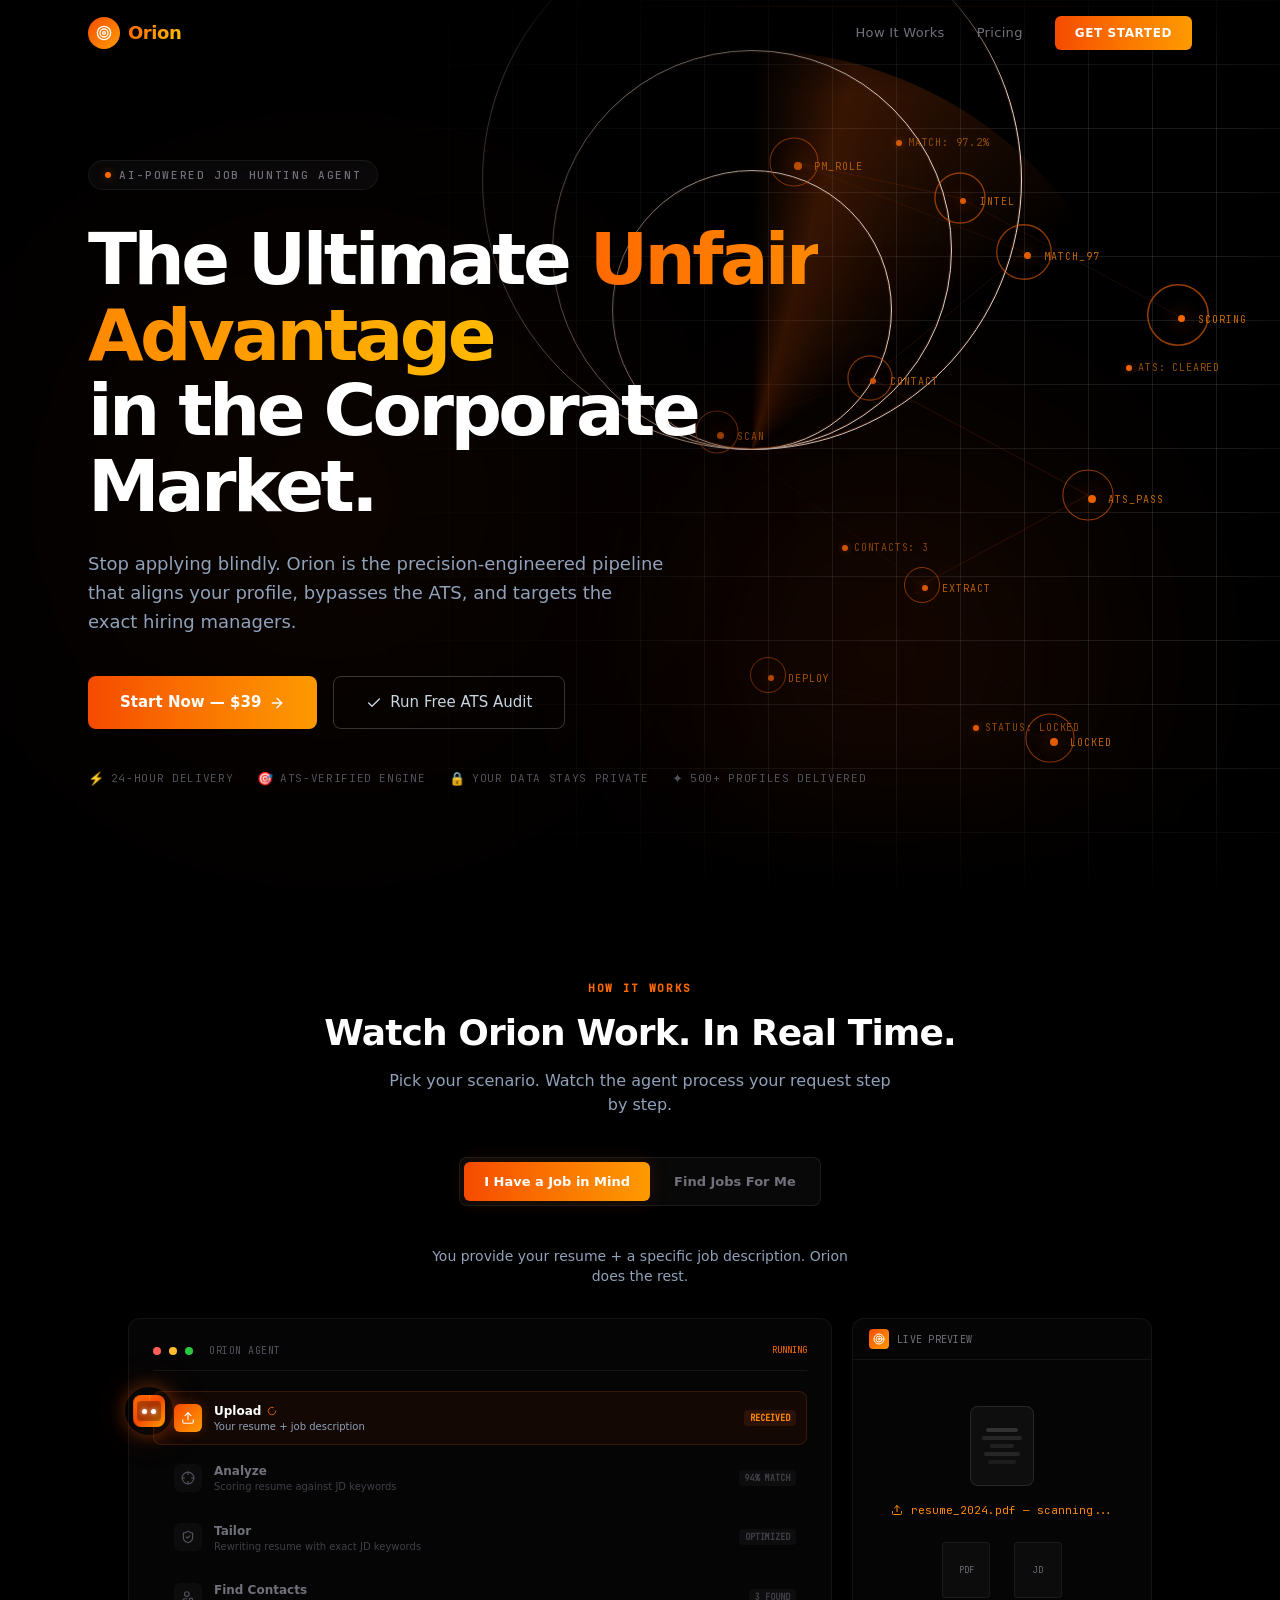
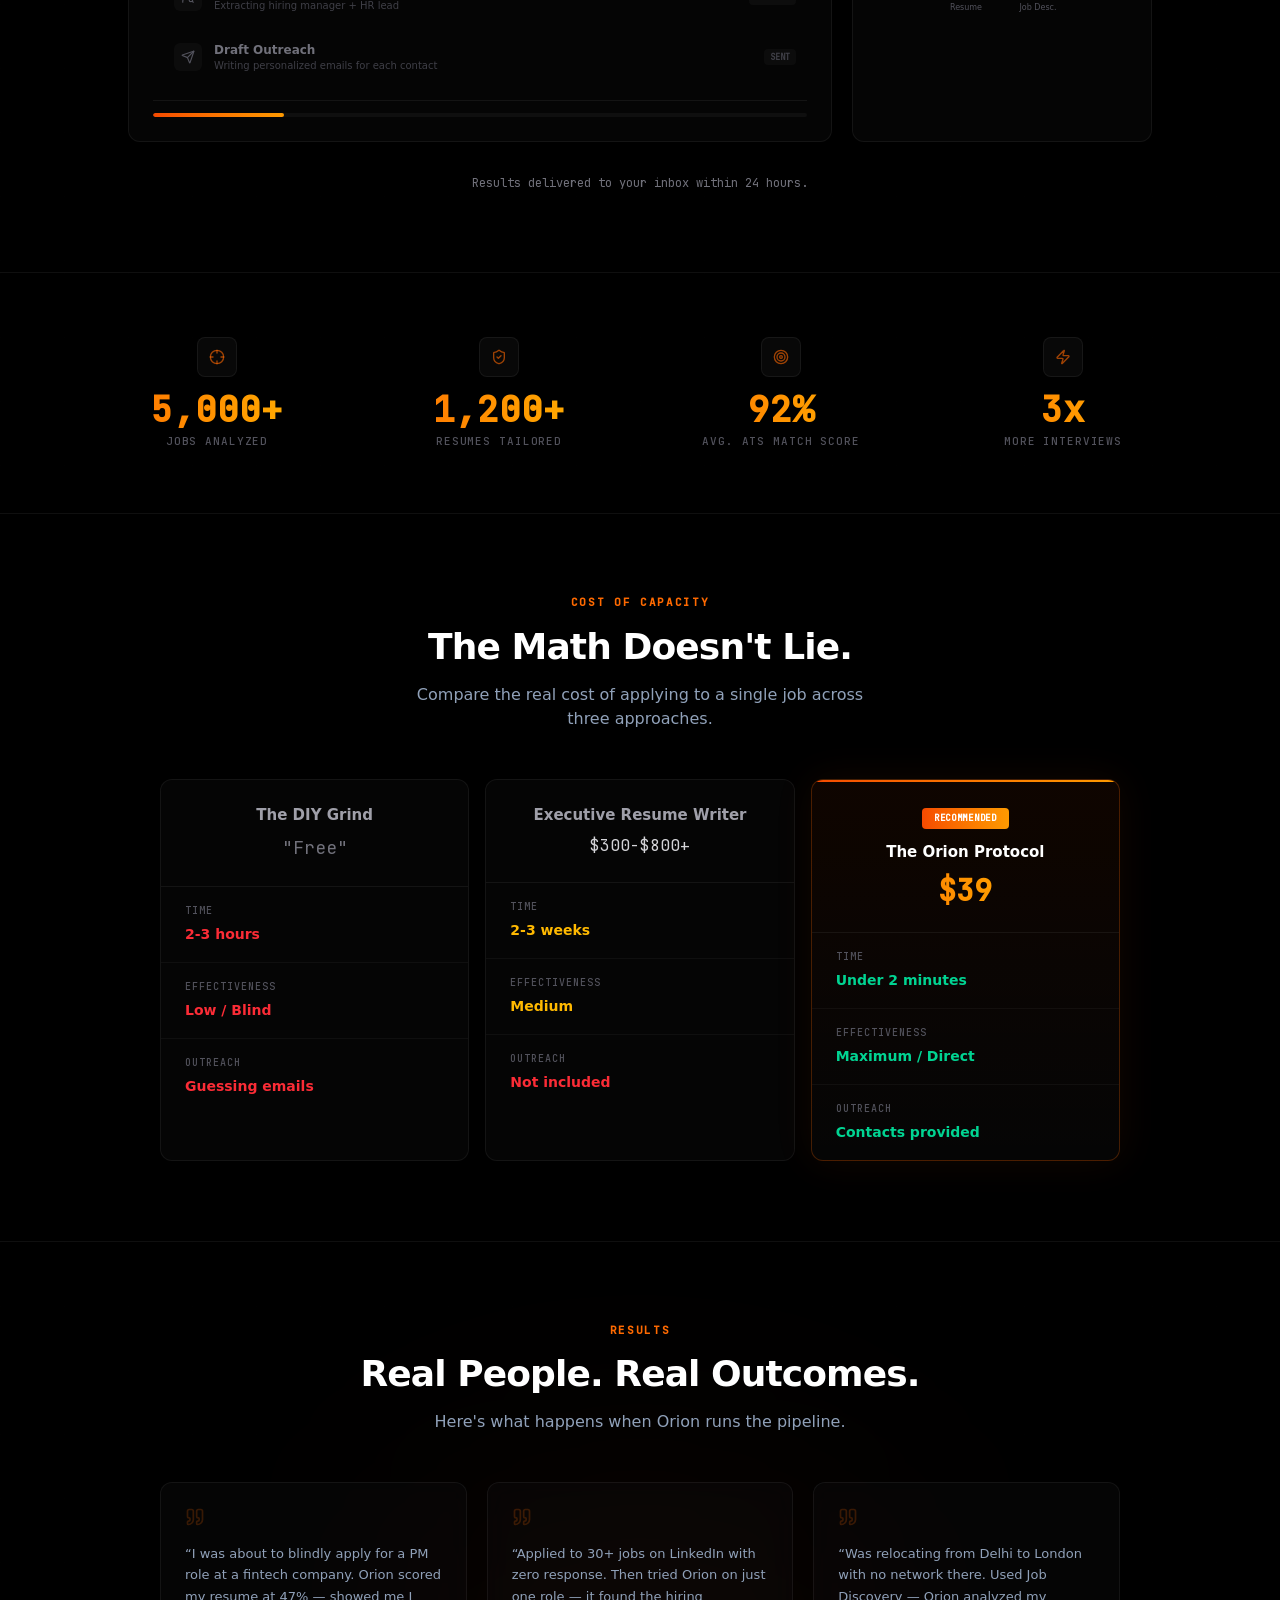
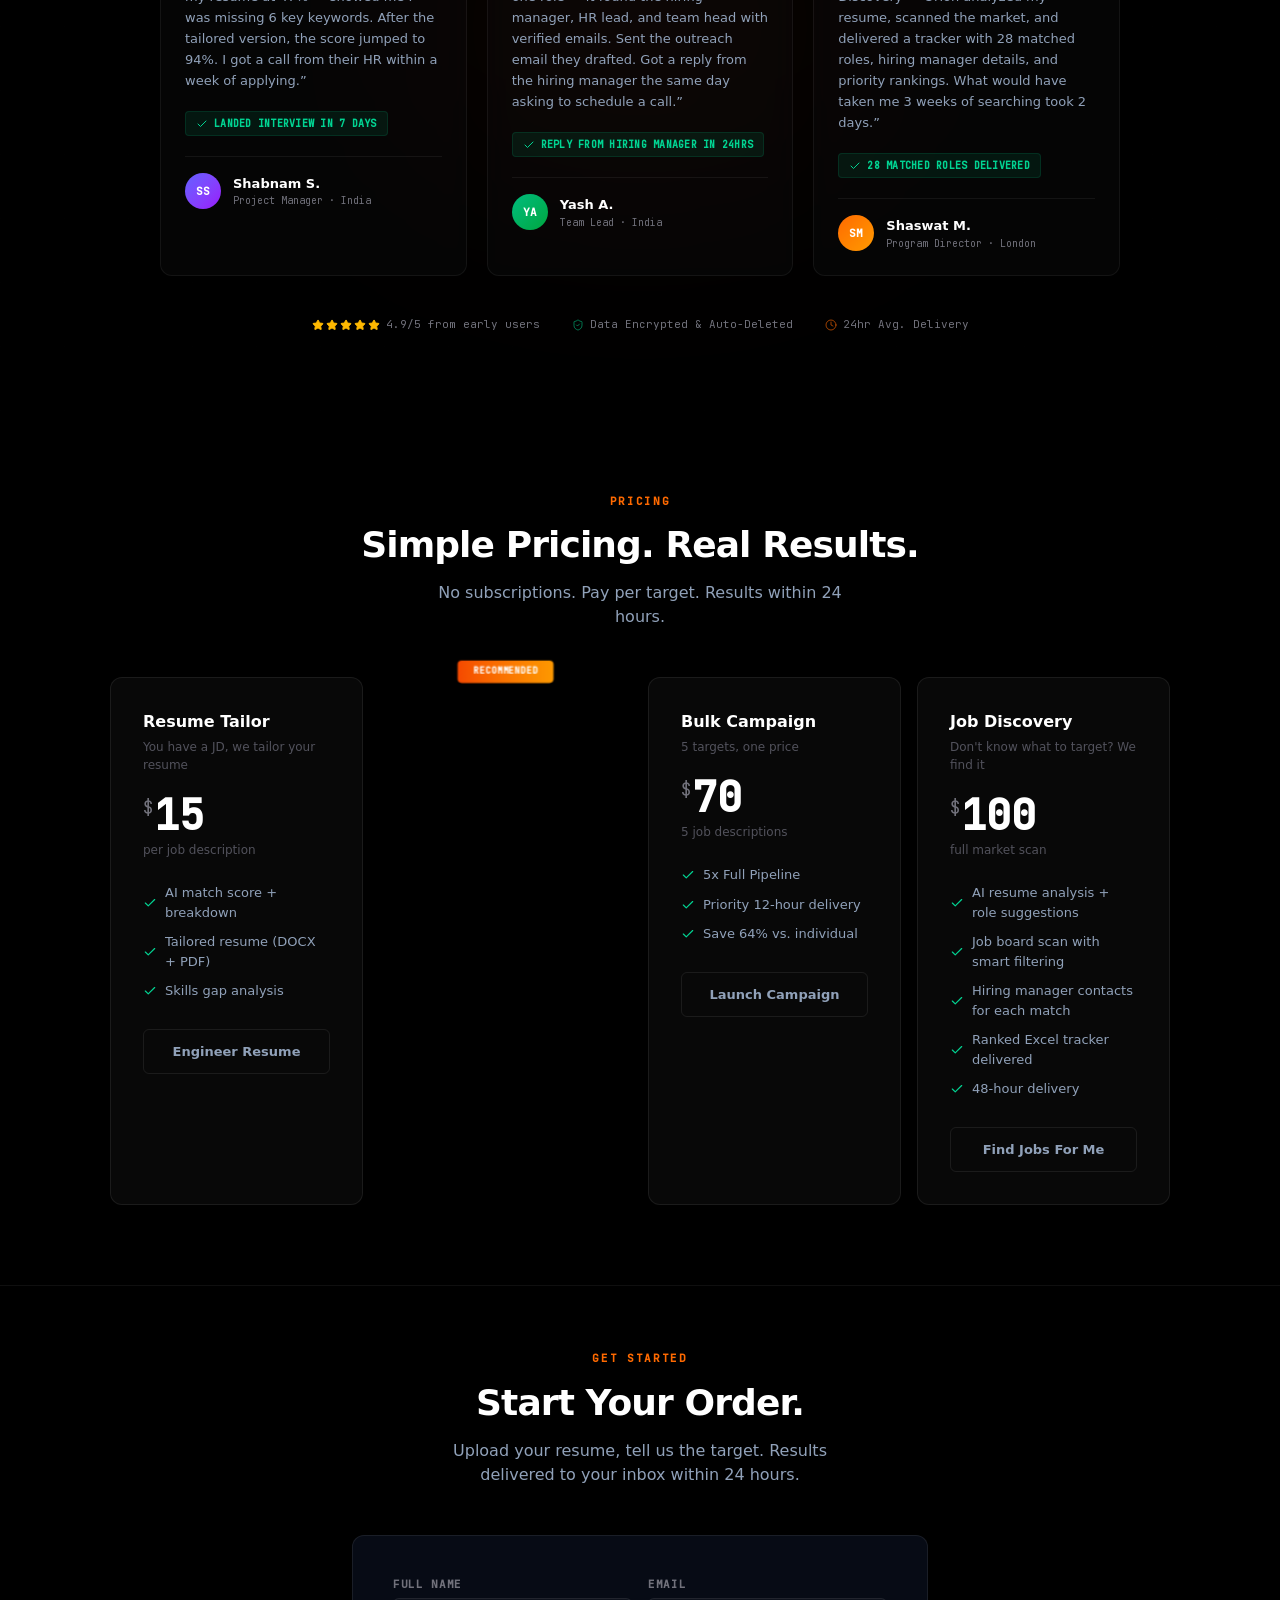
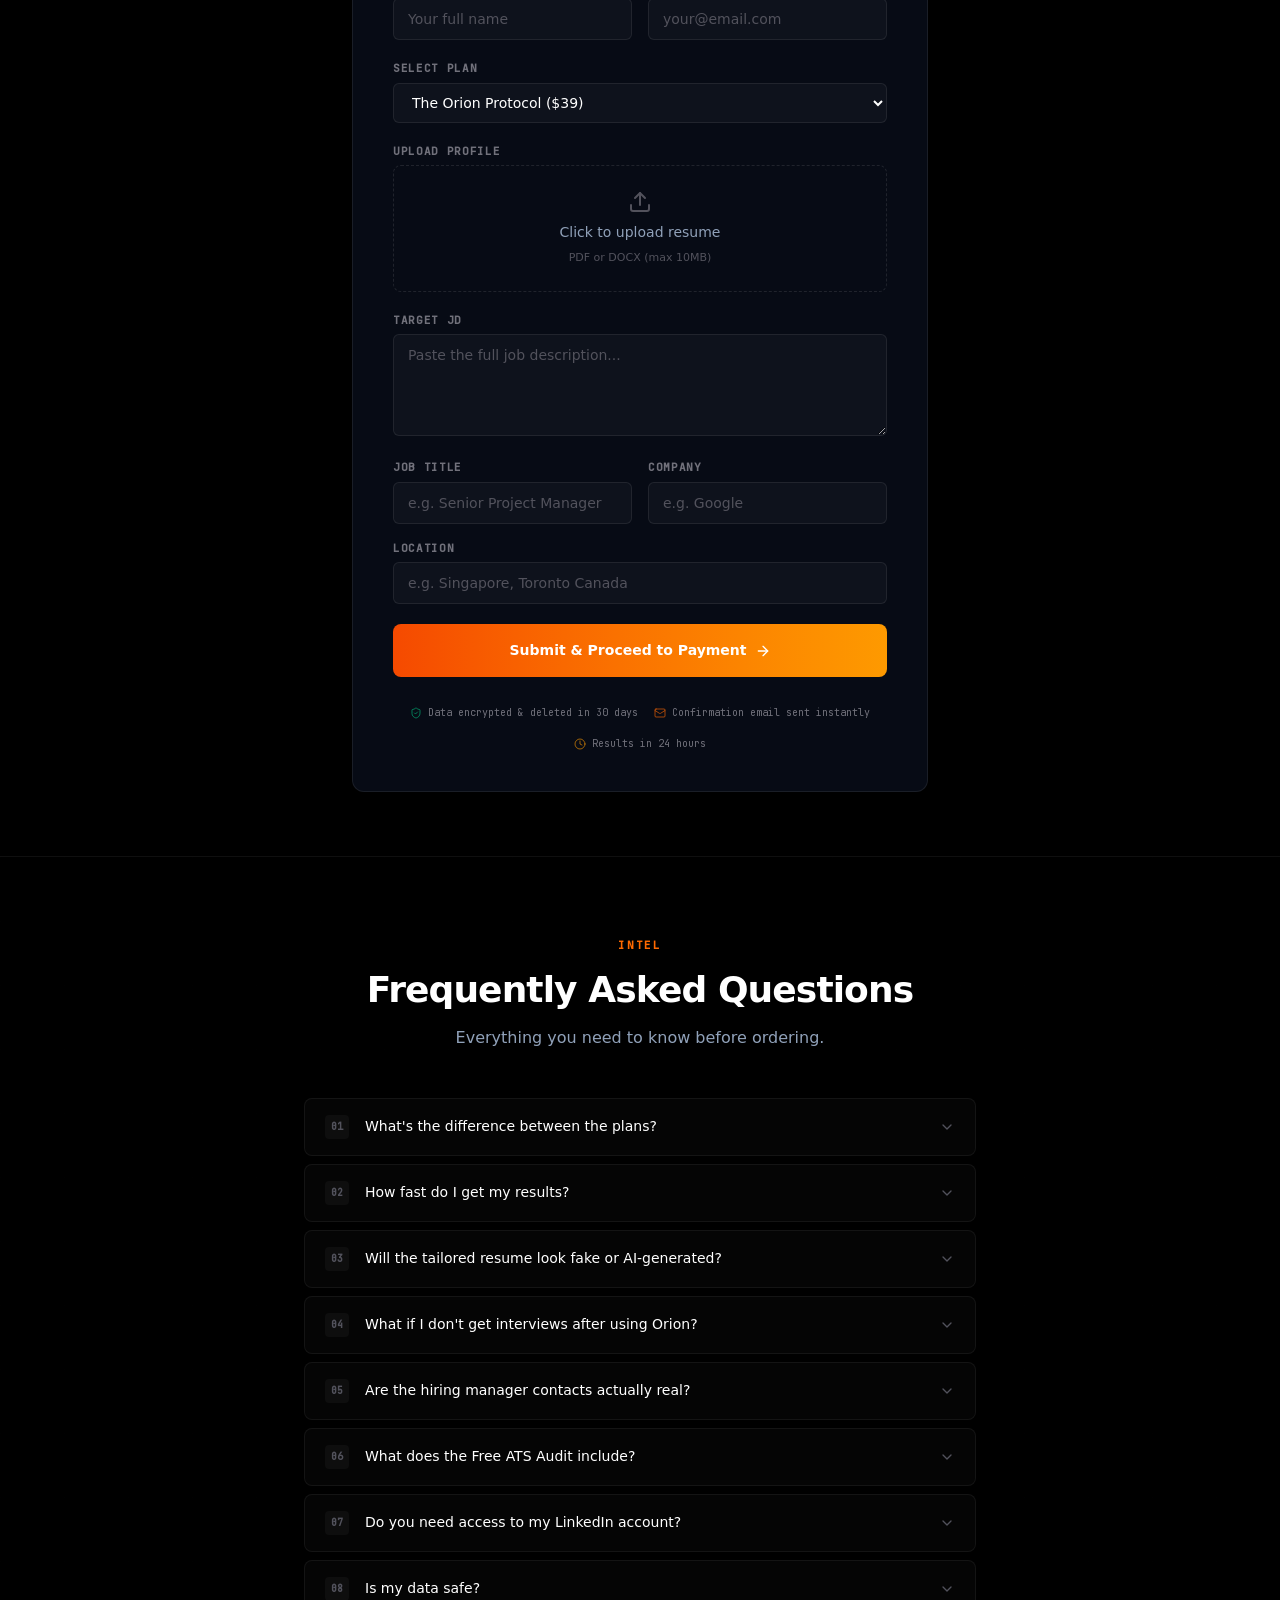
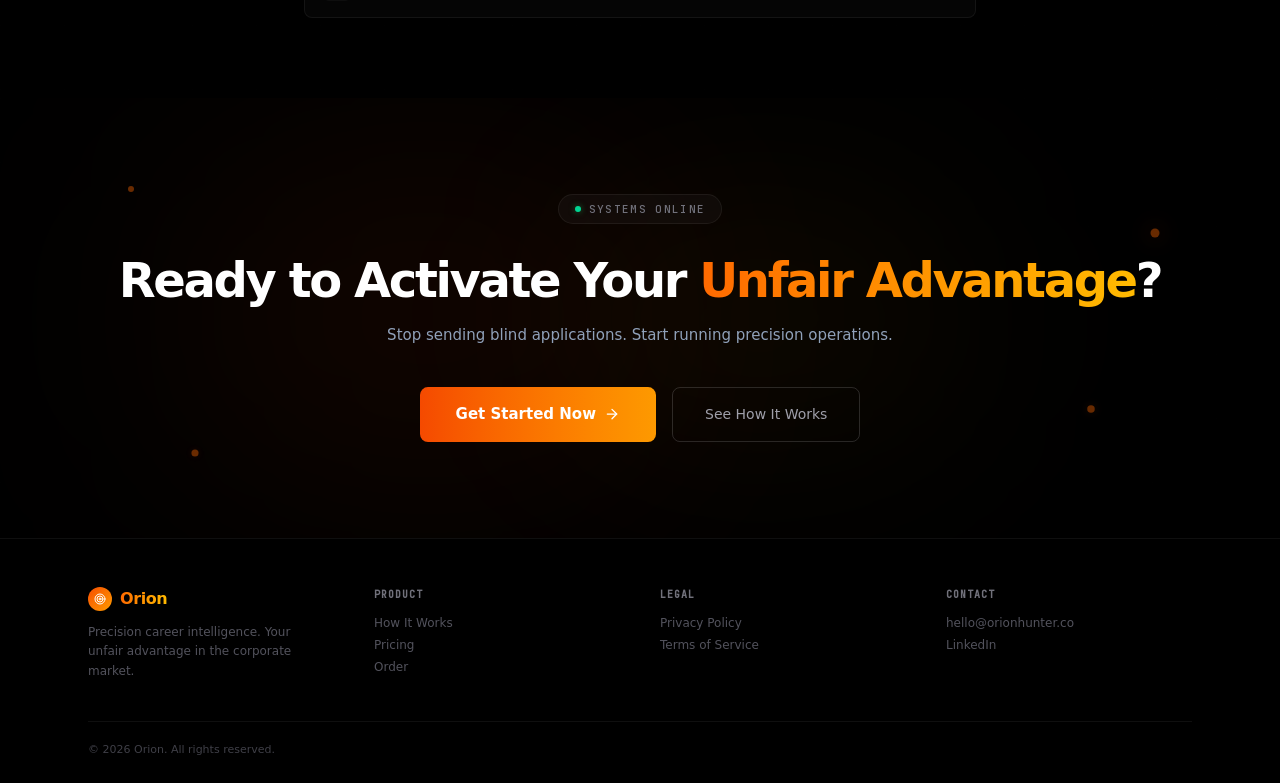
==== commit ebf3e10f: "Add global subtle radar sweep + grid background across entire page" ====
--- a/index.html
+++ b/index.html
@@ -1 +1 @@
-<!DOCTYPE html><!--gqh9_ic0mc7ShFOdMSRXy--><html lang="en" class="dark"><head><meta charSet="utf-8"/><meta name="viewport" content="width=device-width, initial-scale=1"/><link rel="preload" href="/_next/static/media/051742360c26797e-s.p.102b7f24.woff2" as="font" crossorigin="" type="font/woff2"/><link rel="preload" href="/_next/static/media/fba5a26ea33df6a3-s.p.1bbdebe6.woff2" as="font" crossorigin="" type="font/woff2"/><link rel="stylesheet" href="/_next/static/chunks/f5f9b99b5bc9ba49.css" data-precedence="next"/><link rel="preload" as="script" fetchPriority="low" href="/_next/static/chunks/4b9eae0c8dc7e975.js"/><script src="/_next/static/chunks/f2f58a7e93290fbb.js" async=""></script><script src="/_next/static/chunks/6eb1bac6b57023f6.js" async=""></script><script src="/_next/static/chunks/turbopack-da1d1c3932c9a2c7.js" async=""></script><script src="/_next/static/chunks/2f236954d6a65e12.js" async=""></script><script src="/_next/static/chunks/2bfc525b21520790.js" async=""></script><meta name="next-size-adjust" content=""/><title>Orion - The Ultimate Unfair Advantage | orionhunter.co</title><meta name="description" content="Orion is the precision-engineered pipeline that aligns your profile, bypasses the ATS, and targets the exact hiring managers. Deployed in 24-48 hours."/><link rel="icon" href="data:image/svg+xml,%3Csvg xmlns=&#x27;http://www.w3.org/2000/svg&#x27; viewBox=&#x27;0 0 64 64&#x27;%3E%3Cdefs%3E%3ClinearGradient id=&#x27;g&#x27; x1=&#x27;0%25&#x27; y1=&#x27;0%25&#x27; x2=&#x27;100%25&#x27; y2=&#x27;100%25&#x27;%3E%3Cstop offset=&#x27;0%25&#x27; stop-color=&#x27;%23E8530E&#x27;/%3E%3Cstop offset=&#x27;100%25&#x27; stop-color=&#x27;%23FFB703&#x27;/%3E%3C/linearGradient%3E%3C/defs%3E%3Ccircle cx=&#x27;32&#x27; cy=&#x27;32&#x27; r=&#x27;30&#x27; fill=&#x27;%23000&#x27; stroke=&#x27;url(%23g)&#x27; stroke-width=&#x27;2&#x27;/%3E%3Cpath d=&#x27;M32 12 L22 28 L18 48 L32 40 L46 48 L42 28 Z&#x27; fill=&#x27;none&#x27; stroke=&#x27;url(%23g)&#x27; stroke-width=&#x27;2&#x27; stroke-linejoin=&#x27;round&#x27;/%3E%3Ccircle cx=&#x27;32&#x27; cy=&#x27;26&#x27; r=&#x27;4&#x27; fill=&#x27;url(%23g)&#x27;/%3E%3C/svg%3E"/><script src="/_next/static/chunks/a6dad97d9634a72d.js" noModule=""></script></head><body class="plus_jakarta_sans_85f58465-module__0PaWlq__variable jetbrains_mono_4ba603de-module__Zo4tiq__variable antialiased"><div hidden=""><!--$--><!--/$--></div><main class="bg-black min-h-screen overflow-x-hidden"><nav class="fixed top-0 left-0 right-0 z-50 transition-all duration-500 "><div class="max-w-6xl mx-auto px-6 py-4 flex items-center justify-between"><a href="#" class="flex items-center gap-2"><div class="w-8 h-8 rounded-full bg-gradient-to-br from-orange-600 to-amber-500 flex items-center justify-center"><svg xmlns="http://www.w3.org/2000/svg" width="24" height="24" viewBox="0 0 24 24" fill="none" stroke="currentColor" stroke-width="2" stroke-linecap="round" stroke-linejoin="round" class="lucide lucide-target w-4 h-4 text-white" aria-hidden="true"><circle cx="12" cy="12" r="10"></circle><circle cx="12" cy="12" r="6"></circle><circle cx="12" cy="12" r="2"></circle></svg></div><span class="text-lg font-bold tracking-tight bg-gradient-to-r from-orange-500 to-amber-400 bg-clip-text text-transparent">Orion</span></a><div class="hidden md:flex items-center gap-8"><a href="#how-it-works" class="text-[13px] font-medium text-zinc-500 hover:text-white transition-colors tracking-wide">How It Works</a><a href="#pricing" class="text-[13px] font-medium text-zinc-500 hover:text-white transition-colors tracking-wide">Pricing</a><a href="#order" class="text-[12px] font-semibold uppercase tracking-wider bg-gradient-to-r from-orange-600 to-amber-500 text-white px-5 py-2 rounded-md hover:shadow-[0_0_24px_rgba(234,88,12,0.2)] hover:-translate-y-0.5 transition-all">Get Started</a></div></div></nav><section id="hero" class="relative min-h-screen flex items-center pt-32 pb-20 overflow-hidden bg-black"><div class="absolute inset-0 z-0"><div class="absolute inset-0 animate-[grid-pulse_8s_ease-in-out_infinite]" style="background-image:linear-gradient(rgba(255,255,255,0.1) 1px, transparent 1px), linear-gradient(90deg, rgba(255,255,255,0.1) 1px, transparent 1px);background-size:64px 64px"></div><div class="absolute top-1/2 right-[10%] -translate-y-1/2 w-[800px] h-[800px] animate-[radar-sweep_18s_linear_infinite] pointer-events-none"><div class="w-full h-full rounded-full" style="background:conic-gradient(from 0deg, transparent 0deg, rgba(234,88,12,0.3) 15deg, rgba(234,88,12,0.12) 35deg, transparent 55deg)"></div></div><div class="absolute top-1/2 right-[10%] -translate-y-1/2 rounded-full border pointer-events-none" style="width:280px;height:280px;margin-top:-140px;margin-right:calc(10% - 140px + 400px);right:0"><div class="w-full h-full rounded-full border border-orange-500/25" style="box-shadow:0 0 15px rgba(234,88,12,0.05)"></div></div><div class="absolute top-1/2 right-[10%] -translate-y-1/2 rounded-full border pointer-events-none" style="width:400px;height:400px;margin-top:-200px;margin-right:calc(10% - 200px + 400px);right:0"><div class="w-full h-full rounded-full border border-orange-500/25" style="box-shadow:0 0 15px rgba(234,88,12,0.05)"></div></div><div class="absolute top-1/2 right-[10%] -translate-y-1/2 rounded-full border pointer-events-none" style="width:540px;height:540px;margin-top:-270px;margin-right:calc(10% - 270px + 400px);right:0"><div class="w-full h-full rounded-full border border-orange-500/25" style="box-shadow:0 0 15px rgba(234,88,12,0.05)"></div></div><div class="absolute left-[45%] right-0 h-px" style="background:linear-gradient(to right, transparent, rgba(234,88,12,0.5), rgba(234,88,12,0.25), transparent)"></div><div class="absolute pointer-events-none" style="top:18%;left:62%"><div class="absolute rounded-full border border-orange-500/60" style="width:48px;height:48px;top:-24px;left:-24px"></div><div class="rounded-full bg-orange-500" style="width:8px;height:8px;box-shadow:0 0 20px rgba(234,88,12,0.8), 0 0 48px rgba(234,88,12,0.4), 0 0 100px rgba(234,88,12,0.15)"></div><span class="absolute left-5 top-1/2 -translate-y-1/2 text-[10px] font-mono tracking-[0.1em] text-orange-400/80 whitespace-nowrap">PM_ROLE</span></div><div class="absolute pointer-events-none" style="top:28%;left:80%"><div class="absolute rounded-full border border-orange-500/60" style="width:42px;height:42px;top:-21px;left:-21px"></div><div class="rounded-full bg-orange-500" style="width:7px;height:7px;box-shadow:0 0 17.5px rgba(234,88,12,0.8), 0 0 42px rgba(234,88,12,0.4), 0 0 87.5px rgba(234,88,12,0.15)"></div><span class="absolute left-5 top-1/2 -translate-y-1/2 text-[10px] font-mono tracking-[0.1em] text-orange-400/80 whitespace-nowrap">MATCH_97</span></div><div class="absolute pointer-events-none" style="top:42%;left:68%"><div class="absolute rounded-full border border-orange-500/60" style="width:36px;height:36px;top:-18px;left:-18px"></div><div class="rounded-full bg-orange-500" style="width:6px;height:6px;box-shadow:0 0 15px rgba(234,88,12,0.8), 0 0 36px rgba(234,88,12,0.4), 0 0 75px rgba(234,88,12,0.15)"></div><span class="absolute left-5 top-1/2 -translate-y-1/2 text-[10px] font-mono tracking-[0.1em] text-orange-400/80 whitespace-nowrap">CONTACT</span></div><div class="absolute pointer-events-none" style="top:55%;left:85%"><div class="absolute rounded-full border border-orange-500/60" style="width:48px;height:48px;top:-24px;left:-24px"></div><div class="rounded-full bg-orange-500" style="width:8px;height:8px;box-shadow:0 0 20px rgba(234,88,12,0.8), 0 0 48px rgba(234,88,12,0.4), 0 0 100px rgba(234,88,12,0.15)"></div><span class="absolute left-5 top-1/2 -translate-y-1/2 text-[10px] font-mono tracking-[0.1em] text-orange-400/80 whitespace-nowrap">ATS_PASS</span></div><div class="absolute pointer-events-none" style="top:65%;left:72%"><div class="absolute rounded-full border border-orange-500/60" style="width:36px;height:36px;top:-18px;left:-18px"></div><div class="rounded-full bg-orange-500" style="width:6px;height:6px;box-shadow:0 0 15px rgba(234,88,12,0.8), 0 0 36px rgba(234,88,12,0.4), 0 0 75px rgba(234,88,12,0.15)"></div><span class="absolute left-5 top-1/2 -translate-y-1/2 text-[10px] font-mono tracking-[0.1em] text-orange-400/80 whitespace-nowrap">EXTRACT</span></div><div class="absolute pointer-events-none" style="top:35%;left:92%"><div class="absolute rounded-full border border-orange-500/60" style="width:42px;height:42px;top:-21px;left:-21px"></div><div class="rounded-full bg-orange-500" style="width:7px;height:7px;box-shadow:0 0 17.5px rgba(234,88,12,0.8), 0 0 42px rgba(234,88,12,0.4), 0 0 87.5px rgba(234,88,12,0.15)"></div><span class="absolute left-5 top-1/2 -translate-y-1/2 text-[10px] font-mono tracking-[0.1em] text-orange-400/80 whitespace-nowrap">SCORING</span></div><div class="absolute pointer-events-none" style="top:75%;left:60%"><div class="absolute rounded-full border border-orange-500/60" style="width:36px;height:36px;top:-18px;left:-18px"></div><div class="rounded-full bg-orange-500" style="width:6px;height:6px;box-shadow:0 0 15px rgba(234,88,12,0.8), 0 0 36px rgba(234,88,12,0.4), 0 0 75px rgba(234,88,12,0.15)"></div><span class="absolute left-5 top-1/2 -translate-y-1/2 text-[10px] font-mono tracking-[0.1em] text-orange-400/80 whitespace-nowrap">DEPLOY</span></div><div class="absolute pointer-events-none" style="top:22%;left:75%"><div class="absolute rounded-full border border-orange-500/60" style="width:36px;height:36px;top:-18px;left:-18px"></div><div class="rounded-full bg-orange-500" style="width:6px;height:6px;box-shadow:0 0 15px rgba(234,88,12,0.8), 0 0 36px rgba(234,88,12,0.4), 0 0 75px rgba(234,88,12,0.15)"></div><span class="absolute left-5 top-1/2 -translate-y-1/2 text-[10px] font-mono tracking-[0.1em] text-orange-400/80 whitespace-nowrap">INTEL</span></div><div class="absolute pointer-events-none" style="top:82%;left:82%"><div class="absolute rounded-full border border-orange-500/60" style="width:48px;height:48px;top:-24px;left:-24px"></div><div class="rounded-full bg-orange-500" style="width:8px;height:8px;box-shadow:0 0 20px rgba(234,88,12,0.8), 0 0 48px rgba(234,88,12,0.4), 0 0 100px rgba(234,88,12,0.15)"></div><span class="absolute left-5 top-1/2 -translate-y-1/2 text-[10px] font-mono tracking-[0.1em] text-orange-400/80 whitespace-nowrap">LOCKED</span></div><div class="absolute pointer-events-none" style="top:48%;left:56%"><div class="absolute rounded-full border border-orange-500/60" style="width:42px;height:42px;top:-21px;left:-21px"></div><div class="rounded-full bg-orange-500" style="width:7px;height:7px;box-shadow:0 0 17.5px rgba(234,88,12,0.8), 0 0 42px rgba(234,88,12,0.4), 0 0 87.5px rgba(234,88,12,0.15)"></div><span class="absolute left-5 top-1/2 -translate-y-1/2 text-[10px] font-mono tracking-[0.1em] text-orange-400/80 whitespace-nowrap">SCAN</span></div><svg class="absolute inset-0 w-full h-full pointer-events-none"><line x1="62%" y1="18%" x2="80%" y2="28%" stroke="rgba(234,88,12,0.35)" stroke-width="1"></line><line x1="80%" y1="28%" x2="68%" y2="42%" stroke="rgba(234,88,12,0.35)" stroke-width="1"></line><line x1="68%" y1="42%" x2="85%" y2="55%" stroke="rgba(234,88,12,0.35)" stroke-width="1"></line><line x1="85%" y1="55%" x2="72%" y2="65%" stroke="rgba(234,88,12,0.35)" stroke-width="1"></line><line x1="62%" y1="18%" x2="75%" y2="22%" stroke="rgba(234,88,12,0.35)" stroke-width="1"></line><line x1="75%" y1="22%" x2="92%" y2="35%" stroke="rgba(234,88,12,0.35)" stroke-width="1"></line><line x1="56%" y1="48%" x2="72%" y2="65%" stroke="rgba(234,88,12,0.35)" stroke-width="1"></line><line x1="72%" y1="65%" x2="82%" y2="82%" stroke="rgba(234,88,12,0.35)" stroke-width="1"></line><line x1="60%" y1="75%" x2="82%" y2="82%" stroke="rgba(234,88,12,0.35)" stroke-width="1"></line><line x1="68%" y1="42%" x2="56%" y2="48%" stroke="rgba(234,88,12,0.35)" stroke-width="1"></line></svg><div class="absolute hidden md:flex items-center gap-1.5 pointer-events-none" style="top:15%;left:70%"><div class="w-1.5 h-1.5 rounded-full bg-orange-500 shadow-[0_0_6px_rgba(234,88,12,0.5)]"></div><span class="text-[10px] font-mono tracking-[0.08em] text-orange-400/60">MATCH: 97.2%</span></div><div class="absolute hidden md:flex items-center gap-1.5 pointer-events-none" style="top:40%;left:88%"><div class="w-1.5 h-1.5 rounded-full bg-orange-500 shadow-[0_0_6px_rgba(234,88,12,0.5)]"></div><span class="text-[10px] font-mono tracking-[0.08em] text-orange-400/60">ATS: CLEARED</span></div><div class="absolute hidden md:flex items-center gap-1.5 pointer-events-none" style="top:60%;left:65%"><div class="w-1.5 h-1.5 rounded-full bg-orange-500 shadow-[0_0_6px_rgba(234,88,12,0.5)]"></div><span class="text-[10px] font-mono tracking-[0.08em] text-orange-400/60">CONTACTS: 3</span></div><div class="absolute hidden md:flex items-center gap-1.5 pointer-events-none" style="top:80%;left:76%"><div class="w-1.5 h-1.5 rounded-full bg-orange-500 shadow-[0_0_6px_rgba(234,88,12,0.5)]"></div><span class="text-[10px] font-mono tracking-[0.08em] text-orange-400/60">STATUS: LOCKED</span></div></div><div class="absolute inset-0 z-[1]" style="background:linear-gradient(to right, #000000 0%, #000000 25%, rgba(0,0,0,0.7) 45%, rgba(0,0,0,0.2) 65%, transparent 100%)"></div><div class="absolute inset-x-0 bottom-0 h-40 bg-gradient-to-t from-black to-transparent z-[2]"></div><div class="absolute inset-x-0 top-0 h-24 bg-gradient-to-b from-black/80 to-transparent z-[2]"></div><div class="absolute inset-y-0 right-0 w-12 bg-gradient-to-l from-black/40 to-transparent z-[2]"></div><div class="absolute top-1/3 left-[10%] w-[400px] h-[400px] rounded-full bg-orange-600/[0.08] blur-[140px] pointer-events-none z-[2]"></div><div class="absolute top-1/2 right-[15%] w-[400px] h-[400px] rounded-full bg-orange-600/[0.1] blur-[120px] pointer-events-none z-[1]"></div><div class="relative z-10 max-w-6xl mx-auto px-6 w-full"><div class="inline-flex items-center gap-2 bg-white/[0.03] border border-white/[0.06] px-4 py-1.5 rounded-full mb-8" style="opacity:0;transform:translateY(30px)"><span class="w-1.5 h-1.5 rounded-full bg-orange-500 shadow-[0_0_8px_rgba(234,88,12,0.5)]"></span><span class="text-[11px] font-medium text-zinc-500 uppercase tracking-[0.15em] font-mono">AI-Powered Job Hunting Agent</span></div><h1 class="text-4xl sm:text-5xl md:text-6xl lg:text-[72px] font-extrabold tracking-tighter leading-[1.05] mb-6 max-w-3xl" style="opacity:0;transform:translateY(30px)">The Ultimate<!-- --> <span class="bg-gradient-to-r from-orange-500 to-amber-400 bg-clip-text text-transparent">Unfair Advantage</span><br/>in the Corporate Market.</h1><p class="text-slate-400 text-base sm:text-lg max-w-xl mb-10 leading-relaxed" style="opacity:0;transform:translateY(30px)">Stop applying blindly. Orion is the precision-engineered pipeline that aligns your profile, bypasses the ATS, and targets the exact hiring managers.</p><div class="flex flex-wrap gap-4 mb-10" style="opacity:0;transform:translateY(30px)"><a href="#order" class="ember-glow inline-flex items-center gap-2 bg-gradient-to-r from-orange-600 to-amber-500 text-white px-8 py-3.5 rounded-lg font-semibold text-[15px] hover:-translate-y-0.5 transition-all">Start Now — $39 <svg xmlns="http://www.w3.org/2000/svg" width="24" height="24" viewBox="0 0 24 24" fill="none" stroke="currentColor" stroke-width="2" stroke-linecap="round" stroke-linejoin="round" class="lucide lucide-arrow-right w-4 h-4" aria-hidden="true"><path d="M5 12h14"></path><path d="m12 5 7 7-7 7"></path></svg></a><a href="#order" class="inline-flex items-center gap-2 border border-white/20 text-slate-300 px-8 py-3.5 rounded-lg font-medium text-[15px] hover:bg-white/10 hover:text-white transition-all"><svg xmlns="http://www.w3.org/2000/svg" width="24" height="24" viewBox="0 0 24 24" fill="none" stroke="currentColor" stroke-width="2" stroke-linecap="round" stroke-linejoin="round" class="lucide lucide-check w-4 h-4" aria-hidden="true"><path d="M20 6 9 17l-5-5"></path></svg> Run Free ATS Audit</a></div><div class="flex flex-wrap gap-6 text-[11px] text-zinc-600 font-mono uppercase tracking-[0.06em]" style="opacity:0;transform:translateY(30px)"><span class="flex items-center gap-1.5"><span class="text-[13px]">⚡</span> <!-- -->24-Hour Delivery</span><span class="flex items-center gap-1.5"><span class="text-[13px]">🎯</span> <!-- -->ATS-Verified Engine</span><span class="flex items-center gap-1.5"><span class="text-[13px]">🔒</span> <!-- -->Your Data Stays Private</span><span class="flex items-center gap-1.5"><span class="text-[13px]">✦</span> <!-- -->500+ Profiles Delivered</span></div></div></section><section id="how-it-works" class="py-20 relative overflow-hidden"><div class="absolute inset-0 opacity-[0.02]" style="background-image:linear-gradient(rgba(255,255,255,0.1) 1px, transparent 1px), linear-gradient(90deg, rgba(255,255,255,0.1) 1px, transparent 1px);background-size:64px 64px"></div><div class="max-w-6xl mx-auto px-6 relative z-10"><div class="text-center mb-10"><p class="text-[11px] uppercase tracking-[0.15em] text-orange-500 font-semibold font-mono mb-4">How It Works</p><h2 class="text-3xl sm:text-4xl font-bold tracking-tight mb-4">Watch Orion Work. In Real Time.</h2><p class="text-slate-400 max-w-lg mx-auto mb-10">Pick your scenario. Watch the agent process your request step by step.</p><div class="inline-flex bg-white/[0.03] border border-white/[0.08] rounded-lg p-1 gap-1"><button class="px-5 py-2.5 rounded-md text-[13px] font-semibold transition-all cursor-pointer bg-gradient-to-r from-orange-600 to-amber-500 text-white shadow-[0_0_20px_rgba(234,88,12,0.15)]">I Have a Job in Mind</button><button class="px-5 py-2.5 rounded-md text-[13px] font-semibold transition-all cursor-pointer text-zinc-500 hover:text-white">Find Jobs For Me</button></div></div><div class="text-center mb-8"><p class="text-sm text-slate-400 max-w-md mx-auto">You provide your resume + a specific job description. Orion does the rest.</p></div><div><div class="max-w-5xl mx-auto"><div class="grid md:grid-cols-[1fr_300px] gap-5 items-stretch"><div class="relative bg-white/[0.02] border border-white/[0.06] rounded-xl p-5 sm:p-6 backdrop-blur-md"><div class="flex items-center gap-2 mb-5 pb-3 border-b border-white/[0.06]"><span class="w-2 h-2 rounded-full bg-[#FF5F57]"></span><span class="w-2 h-2 rounded-full bg-[#FEBC2E]"></span><span class="w-2 h-2 rounded-full bg-[#28C840]"></span><span class="ml-2 text-[10px] text-zinc-600 font-mono uppercase tracking-[0.05em]">orion agent</span><span class="ml-auto text-[9px] text-orange-500 font-mono animate-pulse">RUNNING</span></div><div class="relative space-y-1.5"><div class="absolute -left-5 z-20"><div class="relative" style="perspective:200px"><div class="absolute -inset-2 rounded-full"></div><div class="w-8 h-8 rounded-lg bg-gradient-to-br from-orange-500 via-orange-600 to-amber-500 flex items-center justify-center relative overflow-hidden" style="transform-style:preserve-3d"><div class="absolute inset-0 bg-gradient-to-r from-transparent via-white/20 to-transparent"></div><div class="relative z-10 w-6 h-5 bg-black/30 rounded-sm flex items-center justify-center gap-1"><div class="w-[5px] h-[5px] rounded-full bg-white" style="box-shadow:0 0 4px rgba(255,255,255,0.8)"></div><div class="w-[5px] h-[5px] rounded-full bg-white" style="box-shadow:0 0 4px rgba(255,255,255,0.8)"></div></div><div class="absolute -top-2 left-1/2 -translate-x-1/2 flex flex-col items-center"><div class="w-2 h-2 rounded-full bg-orange-300" style="box-shadow:0 0 6px rgba(251,191,36,0.6)"></div><div class="w-px h-1.5 bg-orange-400/60"></div></div></div><div class="absolute -bottom-1 left-1/2 -translate-x-1/2 w-5 h-1 bg-orange-500/20 rounded-full blur-sm"></div></div></div><div class="flex items-center gap-3 p-2.5 pl-5 rounded-lg transition-all duration-500 bg-orange-600/[0.06] border border-orange-500/15" style="min-height:44px"><div class="w-7 h-7 rounded-md flex items-center justify-center flex-shrink-0 transition-all duration-500 bg-gradient-to-br from-orange-600 to-amber-500 shadow-[0_0_12px_rgba(234,88,12,0.25)]"><svg xmlns="http://www.w3.org/2000/svg" width="24" height="24" viewBox="0 0 24 24" fill="none" stroke="currentColor" stroke-width="2" stroke-linecap="round" stroke-linejoin="round" class="lucide lucide-upload w-3.5 h-3.5 text-white" aria-hidden="true"><path d="M12 3v12"></path><path d="m17 8-5-5-5 5"></path><path d="M21 15v4a2 2 0 0 1-2 2H5a2 2 0 0 1-2-2v-4"></path></svg></div><div class="flex-1 min-w-0"><div class="flex items-center gap-1.5"><span class="text-[12px] font-semibold transition-colors duration-500 text-white">Upload</span><svg xmlns="http://www.w3.org/2000/svg" width="24" height="24" viewBox="0 0 24 24" fill="none" stroke="currentColor" stroke-width="2" stroke-linecap="round" stroke-linejoin="round" class="lucide lucide-loader-circle w-2.5 h-2.5 text-orange-500 animate-spin" aria-hidden="true"><path d="M21 12a9 9 0 1 1-6.219-8.56"></path></svg></div><p class="text-[10px] leading-snug transition-colors duration-500 text-slate-400">Your resume + job description</p></div><span class="text-[8px] font-mono font-bold px-1.5 py-0.5 rounded transition-all duration-500 bg-orange-500/10 text-orange-400">RECEIVED</span></div><div class="flex items-center gap-3 p-2.5 pl-5 rounded-lg transition-all duration-500 border border-transparent" style="min-height:44px"><div class="w-7 h-7 rounded-md flex items-center justify-center flex-shrink-0 transition-all duration-500 bg-white/[0.03]"><svg xmlns="http://www.w3.org/2000/svg" width="24" height="24" viewBox="0 0 24 24" fill="none" stroke="currentColor" stroke-width="2" stroke-linecap="round" stroke-linejoin="round" class="lucide lucide-crosshair w-3.5 h-3.5 text-zinc-600" aria-hidden="true"><circle cx="12" cy="12" r="10"></circle><line x1="22" x2="18" y1="12" y2="12"></line><line x1="6" x2="2" y1="12" y2="12"></line><line x1="12" x2="12" y1="6" y2="2"></line><line x1="12" x2="12" y1="22" y2="18"></line></svg></div><div class="flex-1 min-w-0"><div class="flex items-center gap-1.5"><span class="text-[12px] font-semibold transition-colors duration-500 text-zinc-500">Analyze</span></div><p class="text-[10px] leading-snug transition-colors duration-500 text-zinc-700">Scoring resume against JD keywords</p></div><span class="text-[8px] font-mono font-bold px-1.5 py-0.5 rounded transition-all duration-500 bg-white/[0.03] text-zinc-700">94% MATCH</span></div><div class="flex items-center gap-3 p-2.5 pl-5 rounded-lg transition-all duration-500 border border-transparent" style="min-height:44px"><div class="w-7 h-7 rounded-md flex items-center justify-center flex-shrink-0 transition-all duration-500 bg-white/[0.03]"><svg xmlns="http://www.w3.org/2000/svg" width="24" height="24" viewBox="0 0 24 24" fill="none" stroke="currentColor" stroke-width="2" stroke-linecap="round" stroke-linejoin="round" class="lucide lucide-shield-check w-3.5 h-3.5 text-zinc-600" aria-hidden="true"><path d="M20 13c0 5-3.5 7.5-7.66 8.95a1 1 0 0 1-.67-.01C7.5 20.5 4 18 4 13V6a1 1 0 0 1 1-1c2 0 4.5-1.2 6.24-2.72a1.17 1.17 0 0 1 1.52 0C14.51 3.81 17 5 19 5a1 1 0 0 1 1 1z"></path><path d="m9 12 2 2 4-4"></path></svg></div><div class="flex-1 min-w-0"><div class="flex items-center gap-1.5"><span class="text-[12px] font-semibold transition-colors duration-500 text-zinc-500">Tailor</span></div><p class="text-[10px] leading-snug transition-colors duration-500 text-zinc-700">Rewriting resume with exact JD keywords</p></div><span class="text-[8px] font-mono font-bold px-1.5 py-0.5 rounded transition-all duration-500 bg-white/[0.03] text-zinc-700">OPTIMIZED</span></div><div class="flex items-center gap-3 p-2.5 pl-5 rounded-lg transition-all duration-500 border border-transparent" style="min-height:44px"><div class="w-7 h-7 rounded-md flex items-center justify-center flex-shrink-0 transition-all duration-500 bg-white/[0.03]"><svg xmlns="http://www.w3.org/2000/svg" width="24" height="24" viewBox="0 0 24 24" fill="none" stroke="currentColor" stroke-width="2" stroke-linecap="round" stroke-linejoin="round" class="lucide lucide-user-search w-3.5 h-3.5 text-zinc-600" aria-hidden="true"><circle cx="10" cy="7" r="4"></circle><path d="M10.3 15H7a4 4 0 0 0-4 4v2"></path><circle cx="17" cy="17" r="3"></circle><path d="m21 21-1.9-1.9"></path></svg></div><div class="flex-1 min-w-0"><div class="flex items-center gap-1.5"><span class="text-[12px] font-semibold transition-colors duration-500 text-zinc-500">Find Contacts</span></div><p class="text-[10px] leading-snug transition-colors duration-500 text-zinc-700">Extracting hiring manager + HR lead</p></div><span class="text-[8px] font-mono font-bold px-1.5 py-0.5 rounded transition-all duration-500 bg-white/[0.03] text-zinc-700">3 FOUND</span></div><div class="flex items-center gap-3 p-2.5 pl-5 rounded-lg transition-all duration-500 border border-transparent" style="min-height:44px"><div class="w-7 h-7 rounded-md flex items-center justify-center flex-shrink-0 transition-all duration-500 bg-white/[0.03]"><svg xmlns="http://www.w3.org/2000/svg" width="24" height="24" viewBox="0 0 24 24" fill="none" stroke="currentColor" stroke-width="2" stroke-linecap="round" stroke-linejoin="round" class="lucide lucide-send w-3.5 h-3.5 text-zinc-600" aria-hidden="true"><path d="M14.536 21.686a.5.5 0 0 0 .937-.024l6.5-19a.496.496 0 0 0-.635-.635l-19 6.5a.5.5 0 0 0-.024.937l7.93 3.18a2 2 0 0 1 1.112 1.11z"></path><path d="m21.854 2.147-10.94 10.939"></path></svg></div><div class="flex-1 min-w-0"><div class="flex items-center gap-1.5"><span class="text-[12px] font-semibold transition-colors duration-500 text-zinc-500">Draft Outreach</span></div><p class="text-[10px] leading-snug transition-colors duration-500 text-zinc-700">Writing personalized emails for each contact</p></div><span class="text-[8px] font-mono font-bold px-1.5 py-0.5 rounded transition-all duration-500 bg-white/[0.03] text-zinc-700">SENT</span></div></div><div class="mt-4 pt-3 border-t border-white/[0.06]"><div class="h-1 bg-white/[0.04] rounded-full overflow-hidden"><div class="h-full rounded-full bg-gradient-to-r from-orange-600 to-amber-500"></div></div></div></div><div class="bg-white/[0.02] border border-white/[0.06] rounded-xl backdrop-blur-md overflow-hidden relative"><div class="px-4 py-2.5 border-b border-white/[0.06] flex items-center gap-2"><div class="w-5 h-5 rounded bg-gradient-to-br from-orange-600 to-amber-500 flex items-center justify-center"><svg xmlns="http://www.w3.org/2000/svg" width="24" height="24" viewBox="0 0 24 24" fill="none" stroke="currentColor" stroke-width="2" stroke-linecap="round" stroke-linejoin="round" class="lucide lucide-target w-3 h-3 text-white" aria-hidden="true"><circle cx="12" cy="12" r="10"></circle><circle cx="12" cy="12" r="6"></circle><circle cx="12" cy="12" r="2"></circle></svg></div><span class="text-[10px] font-mono text-zinc-500 uppercase tracking-wide">Live Preview</span></div><div class="relative min-h-[300px]"><div class="absolute inset-0 px-3" style="pointer-events:auto"><div class="flex flex-col items-center justify-center h-full gap-4 py-8"><div class="w-16 h-20 bg-white/[0.04] border border-white/[0.1] rounded-lg flex flex-col items-center justify-center gap-1"><div class="w-8 h-1 bg-white/[0.15] rounded"></div><div class="w-10 h-1 bg-white/[0.1] rounded"></div><div class="w-6 h-1 bg-white/[0.08] rounded"></div><div class="w-9 h-1 bg-white/[0.1] rounded"></div><div class="w-7 h-1 bg-white/[0.06] rounded"></div></div><div class="flex items-center gap-2 text-[11px] font-mono text-orange-400"><svg xmlns="http://www.w3.org/2000/svg" width="24" height="24" viewBox="0 0 24 24" fill="none" stroke="currentColor" stroke-width="2" stroke-linecap="round" stroke-linejoin="round" class="lucide lucide-upload w-3 h-3" aria-hidden="true"><path d="M12 3v12"></path><path d="m17 8-5-5-5 5"></path><path d="M21 15v4a2 2 0 0 1-2 2H5a2 2 0 0 1-2-2v-4"></path></svg> resume_2024.pdf — scanning...</div><div class="flex gap-6 mt-2"><div class="text-center"><div class="w-12 h-14 bg-white/[0.03] border border-white/[0.06] rounded flex items-center justify-center text-[8px] font-mono text-zinc-500">PDF</div><span class="text-[8px] text-zinc-600 mt-1 block">Resume</span></div><div class="text-center"><div class="w-12 h-14 bg-white/[0.03] border border-white/[0.06] rounded flex items-center justify-center text-[8px] font-mono text-zinc-500">JD</div><span class="text-[8px] text-zinc-600 mt-1 block">Job Desc.</span></div></div></div></div><div class="absolute inset-0 px-3" style="pointer-events:none"><div class="flex flex-col items-center justify-center h-full gap-3 py-4"><div class="relative w-[110px] h-[110px]"><svg viewBox="0 0 100 100" class="w-full h-full -rotate-90"><circle cx="50" cy="50" r="45" fill="none" stroke="rgba(255,255,255,0.06)" stroke-width="4"></circle><circle cx="50" cy="50" r="45" fill="none" stroke="url(#psg)" stroke-width="4" stroke-linecap="round" stroke-dasharray="282.7433388230814" stroke-dashoffset="282.7433388230814" class="transition-all duration-100"></circle></svg><span class="absolute inset-0 flex items-center justify-center text-2xl font-bold font-mono bg-gradient-to-r from-orange-500 to-amber-400 bg-clip-text text-transparent">0<!-- -->%</span></div><span class="text-[11px] font-mono text-emerald-400">ATS MATCH CONFIRMED</span><div class="flex flex-wrap gap-1 justify-center max-w-[200px]"><span class="px-2 py-0.5 rounded text-[8px] font-mono bg-emerald-500/10 border border-emerald-500/15 text-emerald-400" style="opacity:0;transform:scale(0.7)">Agile</span><span class="px-2 py-0.5 rounded text-[8px] font-mono bg-emerald-500/10 border border-emerald-500/15 text-emerald-400" style="opacity:0;transform:scale(0.7)">Stakeholder Mgmt</span><span class="px-2 py-0.5 rounded text-[8px] font-mono bg-emerald-500/10 border border-emerald-500/15 text-emerald-400" style="opacity:0;transform:scale(0.7)">PMP</span><span class="px-2 py-0.5 rounded text-[8px] font-mono bg-emerald-500/10 border border-emerald-500/15 text-emerald-400" style="opacity:0;transform:scale(0.7)">PRINCE2</span><span class="px-2 py-0.5 rounded text-[8px] font-mono bg-orange-500/10 border border-orange-500/15 text-orange-400" style="opacity:0;transform:scale(0.7)">Kubernetes</span></div></div></div><div class="absolute inset-0 px-3" style="pointer-events:none"><div class="flex gap-3 items-center justify-center h-full py-4 px-2"><div class="w-[90px] bg-white/[0.03] border border-white/[0.06] rounded-lg p-3"><div class="text-[7px] font-mono text-zinc-600 mb-2">BEFORE</div><div class="h-[3px] mb-1 bg-white/[0.06] rounded" style="width:100%"></div><div class="h-[3px] mb-1 bg-white/[0.06] rounded" style="width:80%"></div><div class="h-[3px] mb-1 bg-white/[0.06] rounded" style="width:60%"></div><div class="h-[3px] mb-1 bg-white/[0.06] rounded" style="width:90%"></div><div class="h-[3px] mb-1 bg-white/[0.06] rounded" style="width:70%"></div><div class="h-[3px] mb-1 bg-white/[0.06] rounded" style="width:50%"></div></div><div class="text-orange-500 text-sm flex-shrink-0">→</div><div class="w-[90px] bg-white/[0.03] border border-orange-500/20 rounded-lg p-3 shadow-[0_0_20px_rgba(234,88,12,0.06)]"><div class="text-[7px] font-mono text-orange-400 mb-2">AFTER</div><div class="h-[3px] mb-1 rounded bg-gradient-to-r from-orange-600 to-amber-500 opacity-60" style="width:100%;opacity:0"></div><div class="h-[3px] mb-1 rounded bg-gradient-to-r from-orange-600 to-amber-500 opacity-60" style="width:80%;opacity:0"></div><div class="h-[3px] mb-1 rounded bg-white/[0.06]" style="width:60%;opacity:0"></div><div class="h-[3px] mb-1 rounded bg-gradient-to-r from-orange-600 to-amber-500 opacity-60" style="width:90%;opacity:0"></div><div class="h-[3px] mb-1 rounded bg-gradient-to-r from-orange-600 to-amber-500 opacity-60" style="width:70%;opacity:0"></div><div class="h-[3px] mb-1 rounded bg-white/[0.06]" style="width:50%;opacity:0"></div></div></div></div><div class="absolute inset-0 px-3" style="pointer-events:none"><div class="flex flex-col gap-2 justify-center h-full py-4 px-2"><div class="text-[9px] font-mono text-zinc-600 flex items-center gap-1.5 mb-1"><svg xmlns="http://www.w3.org/2000/svg" width="24" height="24" viewBox="0 0 24 24" fill="none" stroke="currentColor" stroke-width="2" stroke-linecap="round" stroke-linejoin="round" class="lucide lucide-loader-circle w-2.5 h-2.5 text-orange-500 animate-spin" aria-hidden="true"><path d="M21 12a9 9 0 1 1-6.219-8.56"></path></svg> Extracting contacts...</div><div class="flex items-center gap-2 bg-white/[0.02] border border-white/[0.06] rounded-md px-2.5 py-2" style="opacity:0;transform:translateX(-15px)"><div class="w-6 h-6 rounded-full bg-gradient-to-br from-indigo-500 to-purple-600 flex items-center justify-center text-[8px] font-bold font-mono text-white">JC</div><div class="flex-1"><p class="text-[10px] font-semibold">James Chen</p><p class="text-[8px] text-zinc-600 font-mono">Hiring Mgr</p></div><svg xmlns="http://www.w3.org/2000/svg" width="24" height="24" viewBox="0 0 24 24" fill="none" stroke="currentColor" stroke-width="2" stroke-linecap="round" stroke-linejoin="round" class="lucide lucide-check w-3 h-3 text-emerald-400" aria-hidden="true"><path d="M20 6 9 17l-5-5"></path></svg></div><div class="flex items-center gap-2 bg-white/[0.02] border border-white/[0.06] rounded-md px-2.5 py-2" style="opacity:0;transform:translateX(-15px)"><div class="w-6 h-6 rounded-full bg-gradient-to-br from-emerald-500 to-green-600 flex items-center justify-center text-[8px] font-bold font-mono text-white">SP</div><div class="flex-1"><p class="text-[10px] font-semibold">Sarah Patel</p><p class="text-[8px] text-zinc-600 font-mono">HR Lead</p></div><svg xmlns="http://www.w3.org/2000/svg" width="24" height="24" viewBox="0 0 24 24" fill="none" stroke="currentColor" stroke-width="2" stroke-linecap="round" stroke-linejoin="round" class="lucide lucide-check w-3 h-3 text-emerald-400" aria-hidden="true"><path d="M20 6 9 17l-5-5"></path></svg></div><div class="flex items-center gap-2 bg-white/[0.02] border border-white/[0.06] rounded-md px-2.5 py-2" style="opacity:0;transform:translateX(-15px)"><div class="w-6 h-6 rounded-full bg-gradient-to-br from-orange-500 to-amber-500 flex items-center justify-center text-[8px] font-bold font-mono text-white">ML</div><div class="flex-1"><p class="text-[10px] font-semibold">Mike Lee</p><p class="text-[8px] text-zinc-600 font-mono">Team Lead</p></div><svg xmlns="http://www.w3.org/2000/svg" width="24" height="24" viewBox="0 0 24 24" fill="none" stroke="currentColor" stroke-width="2" stroke-linecap="round" stroke-linejoin="round" class="lucide lucide-check w-3 h-3 text-emerald-400" aria-hidden="true"><path d="M20 6 9 17l-5-5"></path></svg></div></div></div><div class="absolute inset-0 px-3" style="pointer-events:none"><div class="flex flex-col h-full py-4 px-2 font-mono"><div class="text-[8px] text-zinc-600 pb-1.5 border-b border-white/[0.06] mb-1.5">TO: j.chen@novatech.io</div><div class="text-[8px] text-zinc-600 pb-1.5 border-b border-white/[0.06] mb-2">SUBJ: Re: PM Role — NovaTech</div><div class="text-[9px] text-slate-400 leading-[1.7] whitespace-pre-wrap flex-1"><span class="inline-block w-[5px] h-[10px] bg-orange-500 align-text-bottom ml-0.5 animate-pulse"></span></div></div></div></div></div></div></div></div><div class="text-center mt-8"><p class="text-[12px] text-zinc-500 font-mono">Results delivered to your inbox within 24 hours.</p></div></div></section><section class="border-y border-white/[0.06] py-16 relative overflow-hidden"><div class="absolute inset-0 opacity-[0.03]" style="background-image:linear-gradient(rgba(255,255,255,0.1) 1px, transparent 1px), linear-gradient(90deg, rgba(255,255,255,0.1) 1px, transparent 1px);background-size:64px 64px"></div><div class="max-w-6xl mx-auto px-6 relative z-10"><div class="grid grid-cols-2 md:grid-cols-4 gap-6"><div class="text-center group" style="opacity:0;transform:translateY(30px)"><div class="w-10 h-10 mx-auto mb-3 rounded-lg bg-white/[0.03] border border-white/[0.06] flex items-center justify-center group-hover:border-orange-500/20 group-hover:shadow-[0_0_20px_rgba(234,88,12,0.08)] transition-all duration-500"><svg xmlns="http://www.w3.org/2000/svg" width="24" height="24" viewBox="0 0 24 24" fill="none" stroke="currentColor" stroke-width="2" stroke-linecap="round" stroke-linejoin="round" class="lucide lucide-crosshair w-4 h-4 text-orange-500/60 group-hover:text-orange-500 transition-colors" aria-hidden="true"><circle cx="12" cy="12" r="10"></circle><line x1="22" x2="18" y1="12" y2="12"></line><line x1="6" x2="2" y1="12" y2="12"></line><line x1="12" x2="12" y1="6" y2="2"></line><line x1="12" x2="12" y1="22" y2="18"></line></svg></div><h3 class="text-3xl md:text-4xl font-bold font-mono bg-gradient-to-r from-orange-500 to-amber-400 bg-clip-text text-transparent mb-1">5,000+</h3><p class="text-[11px] uppercase tracking-[0.08em] text-zinc-600 font-medium font-mono">Jobs Analyzed</p></div><div class="text-center group" style="opacity:0;transform:translateY(30px)"><div class="w-10 h-10 mx-auto mb-3 rounded-lg bg-white/[0.03] border border-white/[0.06] flex items-center justify-center group-hover:border-orange-500/20 group-hover:shadow-[0_0_20px_rgba(234,88,12,0.08)] transition-all duration-500"><svg xmlns="http://www.w3.org/2000/svg" width="24" height="24" viewBox="0 0 24 24" fill="none" stroke="currentColor" stroke-width="2" stroke-linecap="round" stroke-linejoin="round" class="lucide lucide-shield-check w-4 h-4 text-orange-500/60 group-hover:text-orange-500 transition-colors" aria-hidden="true"><path d="M20 13c0 5-3.5 7.5-7.66 8.95a1 1 0 0 1-.67-.01C7.5 20.5 4 18 4 13V6a1 1 0 0 1 1-1c2 0 4.5-1.2 6.24-2.72a1.17 1.17 0 0 1 1.52 0C14.51 3.81 17 5 19 5a1 1 0 0 1 1 1z"></path><path d="m9 12 2 2 4-4"></path></svg></div><h3 class="text-3xl md:text-4xl font-bold font-mono bg-gradient-to-r from-orange-500 to-amber-400 bg-clip-text text-transparent mb-1">1,200+</h3><p class="text-[11px] uppercase tracking-[0.08em] text-zinc-600 font-medium font-mono">Resumes Tailored</p></div><div class="text-center group" style="opacity:0;transform:translateY(30px)"><div class="w-10 h-10 mx-auto mb-3 rounded-lg bg-white/[0.03] border border-white/[0.06] flex items-center justify-center group-hover:border-orange-500/20 group-hover:shadow-[0_0_20px_rgba(234,88,12,0.08)] transition-all duration-500"><svg xmlns="http://www.w3.org/2000/svg" width="24" height="24" viewBox="0 0 24 24" fill="none" stroke="currentColor" stroke-width="2" stroke-linecap="round" stroke-linejoin="round" class="lucide lucide-target w-4 h-4 text-orange-500/60 group-hover:text-orange-500 transition-colors" aria-hidden="true"><circle cx="12" cy="12" r="10"></circle><circle cx="12" cy="12" r="6"></circle><circle cx="12" cy="12" r="2"></circle></svg></div><h3 class="text-3xl md:text-4xl font-bold font-mono bg-gradient-to-r from-orange-500 to-amber-400 bg-clip-text text-transparent mb-1">92%</h3><p class="text-[11px] uppercase tracking-[0.08em] text-zinc-600 font-medium font-mono">Avg. ATS Match Score</p></div><div class="text-center group" style="opacity:0;transform:translateY(30px)"><div class="w-10 h-10 mx-auto mb-3 rounded-lg bg-white/[0.03] border border-white/[0.06] flex items-center justify-center group-hover:border-orange-500/20 group-hover:shadow-[0_0_20px_rgba(234,88,12,0.08)] transition-all duration-500"><svg xmlns="http://www.w3.org/2000/svg" width="24" height="24" viewBox="0 0 24 24" fill="none" stroke="currentColor" stroke-width="2" stroke-linecap="round" stroke-linejoin="round" class="lucide lucide-zap w-4 h-4 text-orange-500/60 group-hover:text-orange-500 transition-colors" aria-hidden="true"><path d="M4 14a1 1 0 0 1-.78-1.63l9.9-10.2a.5.5 0 0 1 .86.46l-1.92 6.02A1 1 0 0 0 13 10h7a1 1 0 0 1 .78 1.63l-9.9 10.2a.5.5 0 0 1-.86-.46l1.92-6.02A1 1 0 0 0 11 14z"></path></svg></div><h3 class="text-3xl md:text-4xl font-bold font-mono bg-gradient-to-r from-orange-500 to-amber-400 bg-clip-text text-transparent mb-1">3x</h3><p class="text-[11px] uppercase tracking-[0.08em] text-zinc-600 font-medium font-mono">More Interviews</p></div></div></div></section><section id="comparison" class="py-20"><div class="max-w-6xl mx-auto px-6"><div class="text-center mb-12"><p class="text-[11px] uppercase tracking-[0.15em] text-orange-500 font-semibold font-mono mb-4" style="opacity:0;transform:translateY(30px)">Cost of Capacity</p><h2 class="text-3xl sm:text-4xl font-bold tracking-tight mb-4" style="opacity:0;transform:translateY(30px)">The Math Doesn&#x27;t Lie.</h2><p class="text-slate-400 max-w-md mx-auto" style="opacity:0;transform:translateY(30px)">Compare the real cost of applying to a single job across three approaches.</p></div><div class="grid grid-cols-1 md:grid-cols-3 gap-4 max-w-[960px] mx-auto"><div class="relative rounded-xl border backdrop-blur-md transition-all duration-500 overflow-hidden bg-white/[0.02] border-white/[0.06] hover:border-white/[0.12] hover:-translate-y-1" style="opacity:0;transform:translateY(30px)"><div class="p-6 text-center border-b border-white/[0.06]"><h3 class="text-[15px] font-semibold mb-2 text-zinc-400">The DIY Grind</h3><div class="font-mono text-zinc-500 text-lg">&quot;Free&quot;</div></div><div class="px-6 py-4 border-b border-white/[0.04]"><span class="block text-[10px] uppercase tracking-[0.1em] text-zinc-600 font-mono font-medium mb-1">Time</span><span class="text-sm font-semibold text-red-500">2-3 hours</span></div><div class="px-6 py-4 border-b border-white/[0.04]"><span class="block text-[10px] uppercase tracking-[0.1em] text-zinc-600 font-mono font-medium mb-1">Effectiveness</span><span class="text-sm font-semibold text-red-500">Low / Blind</span></div><div class="px-6 py-4 "><span class="block text-[10px] uppercase tracking-[0.1em] text-zinc-600 font-mono font-medium mb-1">Outreach</span><span class="text-sm font-semibold text-red-500">Guessing emails</span></div></div><div class="relative rounded-xl border backdrop-blur-md transition-all duration-500 overflow-hidden bg-white/[0.02] border-white/[0.06] hover:border-white/[0.12] hover:-translate-y-1" style="opacity:0;transform:translateY(30px)"><div class="p-6 text-center border-b border-white/[0.06]"><h3 class="text-[15px] font-semibold mb-2 text-zinc-400">Executive Resume Writer</h3><div class="font-mono text-zinc-300">$300-$800+</div></div><div class="px-6 py-4 border-b border-white/[0.04]"><span class="block text-[10px] uppercase tracking-[0.1em] text-zinc-600 font-mono font-medium mb-1">Time</span><span class="text-sm font-semibold text-amber-400">2-3 weeks</span></div><div class="px-6 py-4 border-b border-white/[0.04]"><span class="block text-[10px] uppercase tracking-[0.1em] text-zinc-600 font-mono font-medium mb-1">Effectiveness</span><span class="text-sm font-semibold text-amber-400">Medium</span></div><div class="px-6 py-4 "><span class="block text-[10px] uppercase tracking-[0.1em] text-zinc-600 font-mono font-medium mb-1">Outreach</span><span class="text-sm font-semibold text-red-500">Not included</span></div></div><div class="relative rounded-xl border backdrop-blur-md transition-all duration-500 overflow-hidden bg-gradient-to-b from-orange-600/[0.06] to-white/[0.02] border-orange-500/25 shadow-[0_0_40px_rgba(234,88,12,0.08)] hover:shadow-[0_0_60px_rgba(234,88,12,0.12)] hover:-translate-y-1" style="opacity:0;transform:translateY(30px)"><div class="absolute top-0 left-0 right-0 h-[2px] bg-gradient-to-r from-orange-600 to-amber-500"></div><div class="p-6 text-center border-b border-white/[0.06]"><span class="inline-block bg-gradient-to-r from-orange-600 to-amber-500 text-white text-[9px] font-semibold uppercase tracking-[0.08em] px-3 py-1 rounded font-mono mb-3">Recommended</span><h3 class="text-[15px] font-semibold mb-2 text-white">The Orion Protocol</h3><div class="font-mono text-3xl font-bold bg-gradient-to-r from-orange-500 to-amber-400 bg-clip-text text-transparent">$39</div></div><div class="px-6 py-4 border-b border-white/[0.04]"><span class="block text-[10px] uppercase tracking-[0.1em] text-zinc-600 font-mono font-medium mb-1">Time</span><span class="text-sm font-semibold text-emerald-400">Under 2 minutes</span></div><div class="px-6 py-4 border-b border-white/[0.04]"><span class="block text-[10px] uppercase tracking-[0.1em] text-zinc-600 font-mono font-medium mb-1">Effectiveness</span><span class="text-sm font-semibold text-emerald-400">Maximum / Direct</span></div><div class="px-6 py-4 "><span class="block text-[10px] uppercase tracking-[0.1em] text-zinc-600 font-mono font-medium mb-1">Outreach</span><span class="text-sm font-semibold text-emerald-400">Contacts provided</span></div></div></div></div></section><section class="py-20 border-t border-white/[0.06] relative overflow-hidden"><div class="absolute inset-0 opacity-[0.02]" style="background-image:linear-gradient(rgba(255,255,255,0.1) 1px, transparent 1px), linear-gradient(90deg, rgba(255,255,255,0.1) 1px, transparent 1px);background-size:64px 64px"></div><div class="absolute top-1/2 left-1/2 -translate-x-1/2 -translate-y-1/2 w-[500px] h-[300px] rounded-full bg-orange-600/[0.04] blur-[120px] pointer-events-none"></div><div class="max-w-6xl mx-auto px-6 relative z-10"><div class="text-center mb-12"><p class="text-[11px] uppercase tracking-[0.15em] text-orange-500 font-semibold font-mono mb-4" style="opacity:0;transform:translateY(30px)">Results</p><h2 class="text-3xl sm:text-4xl font-bold tracking-tight mb-4" style="opacity:0;transform:translateY(30px)">Real People. Real Outcomes.</h2><p class="text-slate-400 max-w-md mx-auto" style="opacity:0;transform:translateY(30px)">Here&#x27;s what happens when Orion runs the pipeline.</p></div><div class="grid md:grid-cols-3 gap-5 max-w-[960px] mx-auto"><div class="relative bg-white/[0.02] border border-white/[0.06] rounded-xl p-6 backdrop-blur-md hover:border-orange-500/15 hover:shadow-[0_0_30px_rgba(234,88,12,0.04)] transition-all duration-500" style="opacity:0;transform:translateY(30px)"><svg xmlns="http://www.w3.org/2000/svg" width="24" height="24" viewBox="0 0 24 24" fill="none" stroke="currentColor" stroke-width="2" stroke-linecap="round" stroke-linejoin="round" class="lucide lucide-quote w-5 h-5 text-orange-500/20 mb-4" aria-hidden="true"><path d="M16 3a2 2 0 0 0-2 2v6a2 2 0 0 0 2 2 1 1 0 0 1 1 1v1a2 2 0 0 1-2 2 1 1 0 0 0-1 1v2a1 1 0 0 0 1 1 6 6 0 0 0 6-6V5a2 2 0 0 0-2-2z"></path><path d="M5 3a2 2 0 0 0-2 2v6a2 2 0 0 0 2 2 1 1 0 0 1 1 1v1a2 2 0 0 1-2 2 1 1 0 0 0-1 1v2a1 1 0 0 0 1 1 6 6 0 0 0 6-6V5a2 2 0 0 0-2-2z"></path></svg><p class="text-[13px] text-slate-400 leading-relaxed mb-5">“<!-- -->I was about to blindly apply for a PM role at a fintech company. Orion scored my resume at 47% — showed me I was missing 6 key keywords. After the tailored version, the score jumped to 94%. I got a call from their HR within a week of applying.<!-- -->”</p><div class="inline-flex items-center gap-1.5 bg-emerald-500/10 border border-emerald-500/15 rounded px-2.5 py-1 mb-5"><svg xmlns="http://www.w3.org/2000/svg" width="24" height="24" viewBox="0 0 24 24" fill="none" stroke="currentColor" stroke-width="2" stroke-linecap="round" stroke-linejoin="round" class="lucide lucide-check w-3 h-3 text-emerald-400" aria-hidden="true"><path d="M20 6 9 17l-5-5"></path></svg><span class="text-[10px] font-mono font-semibold text-emerald-400 uppercase tracking-wide">Landed interview in 7 days</span></div><div class="flex items-center gap-3 pt-4 border-t border-white/[0.06]"><div class="w-9 h-9 rounded-full bg-gradient-to-br from-indigo-500 to-purple-600 flex items-center justify-center text-[11px] font-bold font-mono text-white">SS</div><div><p class="text-[13px] font-semibold">Shabnam S.</p><p class="text-[10px] text-zinc-500 font-mono">Project Manager<!-- --> · <!-- -->India</p></div></div></div><div class="relative bg-white/[0.02] border border-white/[0.06] rounded-xl p-6 backdrop-blur-md hover:border-orange-500/15 hover:shadow-[0_0_30px_rgba(234,88,12,0.04)] transition-all duration-500" style="opacity:0;transform:translateY(30px)"><svg xmlns="http://www.w3.org/2000/svg" width="24" height="24" viewBox="0 0 24 24" fill="none" stroke="currentColor" stroke-width="2" stroke-linecap="round" stroke-linejoin="round" class="lucide lucide-quote w-5 h-5 text-orange-500/20 mb-4" aria-hidden="true"><path d="M16 3a2 2 0 0 0-2 2v6a2 2 0 0 0 2 2 1 1 0 0 1 1 1v1a2 2 0 0 1-2 2 1 1 0 0 0-1 1v2a1 1 0 0 0 1 1 6 6 0 0 0 6-6V5a2 2 0 0 0-2-2z"></path><path d="M5 3a2 2 0 0 0-2 2v6a2 2 0 0 0 2 2 1 1 0 0 1 1 1v1a2 2 0 0 1-2 2 1 1 0 0 0-1 1v2a1 1 0 0 0 1 1 6 6 0 0 0 6-6V5a2 2 0 0 0-2-2z"></path></svg><p class="text-[13px] text-slate-400 leading-relaxed mb-5">“<!-- -->Applied to 30+ jobs on LinkedIn with zero response. Then tried Orion on just one role — it found the hiring manager, HR lead, and team head with verified emails. Sent the outreach email they drafted. Got a reply from the hiring manager the same day asking to schedule a call.<!-- -->”</p><div class="inline-flex items-center gap-1.5 bg-emerald-500/10 border border-emerald-500/15 rounded px-2.5 py-1 mb-5"><svg xmlns="http://www.w3.org/2000/svg" width="24" height="24" viewBox="0 0 24 24" fill="none" stroke="currentColor" stroke-width="2" stroke-linecap="round" stroke-linejoin="round" class="lucide lucide-check w-3 h-3 text-emerald-400" aria-hidden="true"><path d="M20 6 9 17l-5-5"></path></svg><span class="text-[10px] font-mono font-semibold text-emerald-400 uppercase tracking-wide">Reply from hiring manager in 24hrs</span></div><div class="flex items-center gap-3 pt-4 border-t border-white/[0.06]"><div class="w-9 h-9 rounded-full bg-gradient-to-br from-emerald-500 to-green-600 flex items-center justify-center text-[11px] font-bold font-mono text-white">YA</div><div><p class="text-[13px] font-semibold">Yash A.</p><p class="text-[10px] text-zinc-500 font-mono">Team Lead<!-- --> · <!-- -->India</p></div></div></div><div class="relative bg-white/[0.02] border border-white/[0.06] rounded-xl p-6 backdrop-blur-md hover:border-orange-500/15 hover:shadow-[0_0_30px_rgba(234,88,12,0.04)] transition-all duration-500" style="opacity:0;transform:translateY(30px)"><svg xmlns="http://www.w3.org/2000/svg" width="24" height="24" viewBox="0 0 24 24" fill="none" stroke="currentColor" stroke-width="2" stroke-linecap="round" stroke-linejoin="round" class="lucide lucide-quote w-5 h-5 text-orange-500/20 mb-4" aria-hidden="true"><path d="M16 3a2 2 0 0 0-2 2v6a2 2 0 0 0 2 2 1 1 0 0 1 1 1v1a2 2 0 0 1-2 2 1 1 0 0 0-1 1v2a1 1 0 0 0 1 1 6 6 0 0 0 6-6V5a2 2 0 0 0-2-2z"></path><path d="M5 3a2 2 0 0 0-2 2v6a2 2 0 0 0 2 2 1 1 0 0 1 1 1v1a2 2 0 0 1-2 2 1 1 0 0 0-1 1v2a1 1 0 0 0 1 1 6 6 0 0 0 6-6V5a2 2 0 0 0-2-2z"></path></svg><p class="text-[13px] text-slate-400 leading-relaxed mb-5">“<!-- -->Was relocating from Delhi to London with no network there. Used Job Discovery — Orion analyzed my resume, scanned the market, and delivered a tracker with 28 matched roles, hiring manager details, and priority rankings. What would have taken me 3 weeks of searching took 2 days.<!-- -->”</p><div class="inline-flex items-center gap-1.5 bg-emerald-500/10 border border-emerald-500/15 rounded px-2.5 py-1 mb-5"><svg xmlns="http://www.w3.org/2000/svg" width="24" height="24" viewBox="0 0 24 24" fill="none" stroke="currentColor" stroke-width="2" stroke-linecap="round" stroke-linejoin="round" class="lucide lucide-check w-3 h-3 text-emerald-400" aria-hidden="true"><path d="M20 6 9 17l-5-5"></path></svg><span class="text-[10px] font-mono font-semibold text-emerald-400 uppercase tracking-wide">28 matched roles delivered</span></div><div class="flex items-center gap-3 pt-4 border-t border-white/[0.06]"><div class="w-9 h-9 rounded-full bg-gradient-to-br from-orange-500 to-amber-500 flex items-center justify-center text-[11px] font-bold font-mono text-white">SM</div><div><p class="text-[13px] font-semibold">Shaswat M.</p><p class="text-[10px] text-zinc-500 font-mono">Program Director<!-- --> · <!-- -->London</p></div></div></div></div><div class="flex justify-center mt-10 gap-8 text-[11px] text-zinc-500 font-mono" style="opacity:0;transform:translateY(30px)"><span class="flex items-center gap-1.5"><div class="flex gap-0.5"><svg xmlns="http://www.w3.org/2000/svg" width="24" height="24" viewBox="0 0 24 24" fill="none" stroke="currentColor" stroke-width="2" stroke-linecap="round" stroke-linejoin="round" class="lucide lucide-star w-3 h-3 text-amber-400 fill-amber-400" aria-hidden="true"><path d="M11.525 2.295a.53.53 0 0 1 .95 0l2.31 4.679a2.123 2.123 0 0 0 1.595 1.16l5.166.756a.53.53 0 0 1 .294.904l-3.736 3.638a2.123 2.123 0 0 0-.611 1.878l.882 5.14a.53.53 0 0 1-.771.56l-4.618-2.428a2.122 2.122 0 0 0-1.973 0L6.396 21.01a.53.53 0 0 1-.77-.56l.881-5.139a2.122 2.122 0 0 0-.611-1.879L2.16 9.795a.53.53 0 0 1 .294-.906l5.165-.755a2.122 2.122 0 0 0 1.597-1.16z"></path></svg><svg xmlns="http://www.w3.org/2000/svg" width="24" height="24" viewBox="0 0 24 24" fill="none" stroke="currentColor" stroke-width="2" stroke-linecap="round" stroke-linejoin="round" class="lucide lucide-star w-3 h-3 text-amber-400 fill-amber-400" aria-hidden="true"><path d="M11.525 2.295a.53.53 0 0 1 .95 0l2.31 4.679a2.123 2.123 0 0 0 1.595 1.16l5.166.756a.53.53 0 0 1 .294.904l-3.736 3.638a2.123 2.123 0 0 0-.611 1.878l.882 5.14a.53.53 0 0 1-.771.56l-4.618-2.428a2.122 2.122 0 0 0-1.973 0L6.396 21.01a.53.53 0 0 1-.77-.56l.881-5.139a2.122 2.122 0 0 0-.611-1.879L2.16 9.795a.53.53 0 0 1 .294-.906l5.165-.755a2.122 2.122 0 0 0 1.597-1.16z"></path></svg><svg xmlns="http://www.w3.org/2000/svg" width="24" height="24" viewBox="0 0 24 24" fill="none" stroke="currentColor" stroke-width="2" stroke-linecap="round" stroke-linejoin="round" class="lucide lucide-star w-3 h-3 text-amber-400 fill-amber-400" aria-hidden="true"><path d="M11.525 2.295a.53.53 0 0 1 .95 0l2.31 4.679a2.123 2.123 0 0 0 1.595 1.16l5.166.756a.53.53 0 0 1 .294.904l-3.736 3.638a2.123 2.123 0 0 0-.611 1.878l.882 5.14a.53.53 0 0 1-.771.56l-4.618-2.428a2.122 2.122 0 0 0-1.973 0L6.396 21.01a.53.53 0 0 1-.77-.56l.881-5.139a2.122 2.122 0 0 0-.611-1.879L2.16 9.795a.53.53 0 0 1 .294-.906l5.165-.755a2.122 2.122 0 0 0 1.597-1.16z"></path></svg><svg xmlns="http://www.w3.org/2000/svg" width="24" height="24" viewBox="0 0 24 24" fill="none" stroke="currentColor" stroke-width="2" stroke-linecap="round" stroke-linejoin="round" class="lucide lucide-star w-3 h-3 text-amber-400 fill-amber-400" aria-hidden="true"><path d="M11.525 2.295a.53.53 0 0 1 .95 0l2.31 4.679a2.123 2.123 0 0 0 1.595 1.16l5.166.756a.53.53 0 0 1 .294.904l-3.736 3.638a2.123 2.123 0 0 0-.611 1.878l.882 5.14a.53.53 0 0 1-.771.56l-4.618-2.428a2.122 2.122 0 0 0-1.973 0L6.396 21.01a.53.53 0 0 1-.77-.56l.881-5.139a2.122 2.122 0 0 0-.611-1.879L2.16 9.795a.53.53 0 0 1 .294-.906l5.165-.755a2.122 2.122 0 0 0 1.597-1.16z"></path></svg><svg xmlns="http://www.w3.org/2000/svg" width="24" height="24" viewBox="0 0 24 24" fill="none" stroke="currentColor" stroke-width="2" stroke-linecap="round" stroke-linejoin="round" class="lucide lucide-star w-3 h-3 text-amber-400 fill-amber-400" aria-hidden="true"><path d="M11.525 2.295a.53.53 0 0 1 .95 0l2.31 4.679a2.123 2.123 0 0 0 1.595 1.16l5.166.756a.53.53 0 0 1 .294.904l-3.736 3.638a2.123 2.123 0 0 0-.611 1.878l.882 5.14a.53.53 0 0 1-.771.56l-4.618-2.428a2.122 2.122 0 0 0-1.973 0L6.396 21.01a.53.53 0 0 1-.77-.56l.881-5.139a2.122 2.122 0 0 0-.611-1.879L2.16 9.795a.53.53 0 0 1 .294-.906l5.165-.755a2.122 2.122 0 0 0 1.597-1.16z"></path></svg></div>4.9/5 from early users</span><span class="hidden sm:flex items-center gap-1.5"><svg xmlns="http://www.w3.org/2000/svg" width="24" height="24" viewBox="0 0 24 24" fill="none" stroke="currentColor" stroke-width="2" stroke-linecap="round" stroke-linejoin="round" class="lucide lucide-shield-check w-3 h-3 text-emerald-500/60" aria-hidden="true"><path d="M20 13c0 5-3.5 7.5-7.66 8.95a1 1 0 0 1-.67-.01C7.5 20.5 4 18 4 13V6a1 1 0 0 1 1-1c2 0 4.5-1.2 6.24-2.72a1.17 1.17 0 0 1 1.52 0C14.51 3.81 17 5 19 5a1 1 0 0 1 1 1z"></path><path d="m9 12 2 2 4-4"></path></svg>Data Encrypted &amp; Auto-Deleted</span><span class="hidden sm:flex items-center gap-1.5"><svg xmlns="http://www.w3.org/2000/svg" width="24" height="24" viewBox="0 0 24 24" fill="none" stroke="currentColor" stroke-width="2" stroke-linecap="round" stroke-linejoin="round" class="lucide lucide-clock w-3 h-3 text-orange-500/60" aria-hidden="true"><circle cx="12" cy="12" r="10"></circle><path d="M12 6v6l4 2"></path></svg>24hr Avg. Delivery</span></div></div></section><section id="pricing" class="py-20"><div class="max-w-6xl mx-auto px-6"><div class="text-center mb-12"><p class="text-[11px] uppercase tracking-[0.15em] text-orange-500 font-semibold font-mono mb-4" style="opacity:0;transform:translateY(30px)">Pricing</p><h2 class="text-3xl sm:text-4xl font-bold tracking-tight mb-4" style="opacity:0;transform:translateY(30px)">Simple Pricing. Real Results.</h2><p class="text-slate-400 max-w-md mx-auto" style="opacity:0;transform:translateY(30px)">No subscriptions. Pay per target. Results within 24 hours.</p></div><div class="grid sm:grid-cols-2 lg:grid-cols-4 gap-4 max-w-[1060px] mx-auto"><div class="relative rounded-xl p-8 border backdrop-blur-md transition-all duration-500 hover:-translate-y-0.5 bg-white/[0.03] border-white/[0.08] hover:border-white/[0.14] hover:shadow-[0_0_30px_rgba(234,88,12,0.05)]" style="opacity:0;transform:translateY(30px)"><h3 class="text-base font-semibold mb-1">Resume Tailor</h3><p class="text-[12px] text-zinc-600 mb-5">You have a JD, we tailor your resume</p><div class="mb-1"><span class="text-lg text-zinc-500 font-mono align-top">$</span><span class="text-[42px] font-bold font-mono leading-none">15</span></div><p class="text-[12px] text-zinc-600 mb-6">per job description</p><ul class="space-y-2.5 mb-7"><li class="flex items-center gap-2 text-[13px] text-slate-400"><svg xmlns="http://www.w3.org/2000/svg" width="24" height="24" viewBox="0 0 24 24" fill="none" stroke="currentColor" stroke-width="2" stroke-linecap="round" stroke-linejoin="round" class="lucide lucide-check w-3.5 h-3.5 text-emerald-400 flex-shrink-0" aria-hidden="true"><path d="M20 6 9 17l-5-5"></path></svg>AI match score + breakdown</li><li class="flex items-center gap-2 text-[13px] text-slate-400"><svg xmlns="http://www.w3.org/2000/svg" width="24" height="24" viewBox="0 0 24 24" fill="none" stroke="currentColor" stroke-width="2" stroke-linecap="round" stroke-linejoin="round" class="lucide lucide-check w-3.5 h-3.5 text-emerald-400 flex-shrink-0" aria-hidden="true"><path d="M20 6 9 17l-5-5"></path></svg>Tailored resume (DOCX + PDF)</li><li class="flex items-center gap-2 text-[13px] text-slate-400"><svg xmlns="http://www.w3.org/2000/svg" width="24" height="24" viewBox="0 0 24 24" fill="none" stroke="currentColor" stroke-width="2" stroke-linecap="round" stroke-linejoin="round" class="lucide lucide-check w-3.5 h-3.5 text-emerald-400 flex-shrink-0" aria-hidden="true"><path d="M20 6 9 17l-5-5"></path></svg>Skills gap analysis</li></ul><button class="w-full py-3 rounded-md font-semibold text-[13px] transition-all cursor-pointer border border-white/[0.08] text-slate-400 hover:border-white/20 hover:text-white">Engineer Resume</button></div><div class="relative rounded-xl p-8 border backdrop-blur-md transition-all duration-500 hover:-translate-y-0.5 bg-gradient-to-b from-orange-600/[0.04] to-slate-900/50 border-orange-600/30 md:scale-[1.02] shadow-[0_0_50px_rgba(234,88,12,0.08)] hover:shadow-[0_0_60px_rgba(234,88,12,0.15)]" style="opacity:0;transform:translateY(30px)"><span class="absolute -top-3 left-1/2 -translate-x-1/2 bg-gradient-to-r from-orange-600 to-amber-500 text-white text-[9px] font-semibold uppercase tracking-[0.08em] px-4 py-1 rounded font-mono">Recommended</span><h3 class="text-base font-semibold mb-1">The Orion Protocol</h3><p class="text-[12px] text-zinc-600 mb-5">Full pipeline for a single target</p><div class="mb-1"><span class="text-lg text-zinc-500 font-mono align-top">$</span><span class="text-[42px] font-bold font-mono leading-none">39</span></div><p class="text-[12px] text-zinc-600 mb-6">per job description</p><ul class="space-y-2.5 mb-7"><li class="flex items-center gap-2 text-[13px] text-slate-400"><svg xmlns="http://www.w3.org/2000/svg" width="24" height="24" viewBox="0 0 24 24" fill="none" stroke="currentColor" stroke-width="2" stroke-linecap="round" stroke-linejoin="round" class="lucide lucide-check w-3.5 h-3.5 text-emerald-400 flex-shrink-0" aria-hidden="true"><path d="M20 6 9 17l-5-5"></path></svg>Everything in Resume Tailor</li><li class="flex items-center gap-2 text-[13px] text-slate-400"><svg xmlns="http://www.w3.org/2000/svg" width="24" height="24" viewBox="0 0 24 24" fill="none" stroke="currentColor" stroke-width="2" stroke-linecap="round" stroke-linejoin="round" class="lucide lucide-check w-3.5 h-3.5 text-emerald-400 flex-shrink-0" aria-hidden="true"><path d="M20 6 9 17l-5-5"></path></svg>Hiring manager + HR contacts</li><li class="flex items-center gap-2 text-[13px] text-slate-400"><svg xmlns="http://www.w3.org/2000/svg" width="24" height="24" viewBox="0 0 24 24" fill="none" stroke="currentColor" stroke-width="2" stroke-linecap="round" stroke-linejoin="round" class="lucide lucide-check w-3.5 h-3.5 text-emerald-400 flex-shrink-0" aria-hidden="true"><path d="M20 6 9 17l-5-5"></path></svg>Personalized outreach drafts</li><li class="flex items-center gap-2 text-[13px] text-slate-400"><svg xmlns="http://www.w3.org/2000/svg" width="24" height="24" viewBox="0 0 24 24" fill="none" stroke="currentColor" stroke-width="2" stroke-linecap="round" stroke-linejoin="round" class="lucide lucide-check w-3.5 h-3.5 text-emerald-400 flex-shrink-0" aria-hidden="true"><path d="M20 6 9 17l-5-5"></path></svg>24-hour delivery</li></ul><button class="w-full py-3 rounded-md font-semibold text-[13px] transition-all cursor-pointer bg-gradient-to-r from-orange-600 to-amber-500 text-white hover:shadow-[0_0_30px_rgba(234,88,12,0.2)] hover:-translate-y-0.5">Get Full Pipeline</button></div><div class="relative rounded-xl p-8 border backdrop-blur-md transition-all duration-500 hover:-translate-y-0.5 bg-white/[0.03] border-white/[0.08] hover:border-white/[0.14] hover:shadow-[0_0_30px_rgba(234,88,12,0.05)]" style="opacity:0;transform:translateY(30px)"><h3 class="text-base font-semibold mb-1">Bulk Campaign</h3><p class="text-[12px] text-zinc-600 mb-5">5 targets, one price</p><div class="mb-1"><span class="text-lg text-zinc-500 font-mono align-top">$</span><span class="text-[42px] font-bold font-mono leading-none">70</span></div><p class="text-[12px] text-zinc-600 mb-6">5 job descriptions</p><ul class="space-y-2.5 mb-7"><li class="flex items-center gap-2 text-[13px] text-slate-400"><svg xmlns="http://www.w3.org/2000/svg" width="24" height="24" viewBox="0 0 24 24" fill="none" stroke="currentColor" stroke-width="2" stroke-linecap="round" stroke-linejoin="round" class="lucide lucide-check w-3.5 h-3.5 text-emerald-400 flex-shrink-0" aria-hidden="true"><path d="M20 6 9 17l-5-5"></path></svg>5x Full Pipeline</li><li class="flex items-center gap-2 text-[13px] text-slate-400"><svg xmlns="http://www.w3.org/2000/svg" width="24" height="24" viewBox="0 0 24 24" fill="none" stroke="currentColor" stroke-width="2" stroke-linecap="round" stroke-linejoin="round" class="lucide lucide-check w-3.5 h-3.5 text-emerald-400 flex-shrink-0" aria-hidden="true"><path d="M20 6 9 17l-5-5"></path></svg>Priority 12-hour delivery</li><li class="flex items-center gap-2 text-[13px] text-slate-400"><svg xmlns="http://www.w3.org/2000/svg" width="24" height="24" viewBox="0 0 24 24" fill="none" stroke="currentColor" stroke-width="2" stroke-linecap="round" stroke-linejoin="round" class="lucide lucide-check w-3.5 h-3.5 text-emerald-400 flex-shrink-0" aria-hidden="true"><path d="M20 6 9 17l-5-5"></path></svg>Save 64% vs. individual</li></ul><button class="w-full py-3 rounded-md font-semibold text-[13px] transition-all cursor-pointer border border-white/[0.08] text-slate-400 hover:border-white/20 hover:text-white">Launch Campaign</button></div><div class="relative rounded-xl p-8 border backdrop-blur-md transition-all duration-500 hover:-translate-y-0.5 bg-white/[0.03] border-white/[0.08] hover:border-white/[0.14] hover:shadow-[0_0_30px_rgba(234,88,12,0.05)]" style="opacity:0;transform:translateY(30px)"><h3 class="text-base font-semibold mb-1">Job Discovery</h3><p class="text-[12px] text-zinc-600 mb-5">Don&#x27;t know what to target? We find it</p><div class="mb-1"><span class="text-lg text-zinc-500 font-mono align-top">$</span><span class="text-[42px] font-bold font-mono leading-none">100</span></div><p class="text-[12px] text-zinc-600 mb-6">full market scan</p><ul class="space-y-2.5 mb-7"><li class="flex items-center gap-2 text-[13px] text-slate-400"><svg xmlns="http://www.w3.org/2000/svg" width="24" height="24" viewBox="0 0 24 24" fill="none" stroke="currentColor" stroke-width="2" stroke-linecap="round" stroke-linejoin="round" class="lucide lucide-check w-3.5 h-3.5 text-emerald-400 flex-shrink-0" aria-hidden="true"><path d="M20 6 9 17l-5-5"></path></svg>AI resume analysis + role suggestions</li><li class="flex items-center gap-2 text-[13px] text-slate-400"><svg xmlns="http://www.w3.org/2000/svg" width="24" height="24" viewBox="0 0 24 24" fill="none" stroke="currentColor" stroke-width="2" stroke-linecap="round" stroke-linejoin="round" class="lucide lucide-check w-3.5 h-3.5 text-emerald-400 flex-shrink-0" aria-hidden="true"><path d="M20 6 9 17l-5-5"></path></svg>Job board scan with smart filtering</li><li class="flex items-center gap-2 text-[13px] text-slate-400"><svg xmlns="http://www.w3.org/2000/svg" width="24" height="24" viewBox="0 0 24 24" fill="none" stroke="currentColor" stroke-width="2" stroke-linecap="round" stroke-linejoin="round" class="lucide lucide-check w-3.5 h-3.5 text-emerald-400 flex-shrink-0" aria-hidden="true"><path d="M20 6 9 17l-5-5"></path></svg>Hiring manager contacts for each match</li><li class="flex items-center gap-2 text-[13px] text-slate-400"><svg xmlns="http://www.w3.org/2000/svg" width="24" height="24" viewBox="0 0 24 24" fill="none" stroke="currentColor" stroke-width="2" stroke-linecap="round" stroke-linejoin="round" class="lucide lucide-check w-3.5 h-3.5 text-emerald-400 flex-shrink-0" aria-hidden="true"><path d="M20 6 9 17l-5-5"></path></svg>Ranked Excel tracker delivered</li><li class="flex items-center gap-2 text-[13px] text-slate-400"><svg xmlns="http://www.w3.org/2000/svg" width="24" height="24" viewBox="0 0 24 24" fill="none" stroke="currentColor" stroke-width="2" stroke-linecap="round" stroke-linejoin="round" class="lucide lucide-check w-3.5 h-3.5 text-emerald-400 flex-shrink-0" aria-hidden="true"><path d="M20 6 9 17l-5-5"></path></svg>48-hour delivery</li></ul><button class="w-full py-3 rounded-md font-semibold text-[13px] transition-all cursor-pointer border border-white/[0.08] text-slate-400 hover:border-white/20 hover:text-white">Find Jobs For Me</button></div></div></div></section><section id="order" class="py-16 border-t border-white/[0.06]"><div class="max-w-6xl mx-auto px-6"><div class="text-center mb-12"><p class="text-[11px] uppercase tracking-[0.15em] text-orange-500 font-semibold font-mono mb-4" style="opacity:0;transform:translateY(30px)">Get Started</p><h2 class="text-3xl sm:text-4xl font-bold tracking-tight mb-4" style="opacity:0;transform:translateY(30px)">Start Your Order.</h2><p class="text-slate-400 max-w-md mx-auto" style="opacity:0;transform:translateY(30px)">Upload your resume, tell us the target. Results delivered to your inbox within 24 hours.</p></div><div class="max-w-xl mx-auto bg-slate-900/50 border border-white/[0.08] rounded-xl p-10 backdrop-blur-md" style="opacity:0;transform:translateY(30px)"><form class="space-y-5"><div class="grid grid-cols-1 sm:grid-cols-2 gap-4"><div><label class="block text-[11px] font-semibold uppercase tracking-[0.06em] text-zinc-500 font-mono mb-1.5">Full Name</label><input type="text" placeholder="Your full name" required="" class="w-full bg-white/[0.03] border border-white/[0.08] rounded-md px-3.5 py-2.5 text-sm text-white placeholder-zinc-600 focus:outline-none focus:border-orange-600/40 focus:shadow-[0_0_0_3px_rgba(234,88,12,0.08)] transition-all" name="name"/></div><div><label class="block text-[11px] font-semibold uppercase tracking-[0.06em] text-zinc-500 font-mono mb-1.5">Email</label><input type="email" placeholder="your@email.com" required="" class="w-full bg-white/[0.03] border border-white/[0.08] rounded-md px-3.5 py-2.5 text-sm text-white placeholder-zinc-600 focus:outline-none focus:border-orange-600/40 focus:shadow-[0_0_0_3px_rgba(234,88,12,0.08)] transition-all" name="email"/></div></div><div><label class="block text-[11px] font-semibold uppercase tracking-[0.06em] text-zinc-500 font-mono mb-1.5">Select Plan</label><select name="plan" id="planSelect" class="w-full bg-white/[0.03] border border-white/[0.08] rounded-md px-3.5 py-2.5 text-sm text-white placeholder-zinc-600 focus:outline-none focus:border-orange-600/40 focus:shadow-[0_0_0_3px_rgba(234,88,12,0.08)] transition-all"><option value="free" class="bg-zinc-900">Free ATS Audit ($0)</option><option value="tailor" class="bg-zinc-900">Resume Tailor ($15)</option><option value="full" class="bg-zinc-900" selected="">The Orion Protocol ($39)</option><option value="bulk" class="bg-zinc-900">Bulk Campaign - 5 Targets ($70)</option><option value="discover" class="bg-zinc-900">Job Discovery - Find Jobs For Me ($100)</option></select></div><div><label class="block text-[11px] font-semibold uppercase tracking-[0.06em] text-zinc-500 font-mono mb-1.5">Upload Profile</label><label class="flex flex-col items-center gap-2 border border-dashed border-white/10 rounded-lg py-6 cursor-pointer hover:border-orange-600/30 hover:bg-orange-600/[0.02] transition-all"><svg xmlns="http://www.w3.org/2000/svg" width="24" height="24" viewBox="0 0 24 24" fill="none" stroke="currentColor" stroke-width="2" stroke-linecap="round" stroke-linejoin="round" class="lucide lucide-upload w-6 h-6 text-zinc-600" aria-hidden="true"><path d="M12 3v12"></path><path d="m17 8-5-5-5 5"></path><path d="M21 15v4a2 2 0 0 1-2 2H5a2 2 0 0 1-2-2v-4"></path></svg><p class="text-sm text-slate-400">Click to upload resume</p><span class="text-[11px] text-zinc-600">PDF or DOCX (max 10MB)</span><input type="file" accept=".pdf,.docx" class="hidden" name="resume"/></label></div><div class="space-y-4 "><div><label class="block text-[11px] font-semibold uppercase tracking-[0.06em] text-zinc-500 font-mono mb-1.5">Target JD</label><textarea name="jd" placeholder="Paste the full job description..." required="" rows="4" class="w-full bg-white/[0.03] border border-white/[0.08] rounded-md px-3.5 py-2.5 text-sm text-white placeholder-zinc-600 focus:outline-none focus:border-orange-600/40 focus:shadow-[0_0_0_3px_rgba(234,88,12,0.08)] transition-all resize-y"></textarea></div><div class="grid grid-cols-1 sm:grid-cols-2 gap-4"><div><label class="block text-[11px] font-semibold uppercase tracking-[0.06em] text-zinc-500 font-mono mb-1.5">Job Title</label><input type="text" placeholder="e.g. Senior Project Manager" class="w-full bg-white/[0.03] border border-white/[0.08] rounded-md px-3.5 py-2.5 text-sm text-white placeholder-zinc-600 focus:outline-none focus:border-orange-600/40 focus:shadow-[0_0_0_3px_rgba(234,88,12,0.08)] transition-all" name="job_title"/></div><div><label class="block text-[11px] font-semibold uppercase tracking-[0.06em] text-zinc-500 font-mono mb-1.5">Company</label><input type="text" placeholder="e.g. Google" class="w-full bg-white/[0.03] border border-white/[0.08] rounded-md px-3.5 py-2.5 text-sm text-white placeholder-zinc-600 focus:outline-none focus:border-orange-600/40 focus:shadow-[0_0_0_3px_rgba(234,88,12,0.08)] transition-all" name="company"/></div></div><div><label class="block text-[11px] font-semibold uppercase tracking-[0.06em] text-zinc-500 font-mono mb-1.5">Location</label><input type="text" placeholder="e.g. Singapore, Toronto Canada" class="w-full bg-white/[0.03] border border-white/[0.08] rounded-md px-3.5 py-2.5 text-sm text-white placeholder-zinc-600 focus:outline-none focus:border-orange-600/40 focus:shadow-[0_0_0_3px_rgba(234,88,12,0.08)] transition-all" name="location"/></div></div><button type="submit" class="ember-glow w-full flex items-center justify-center gap-2 bg-gradient-to-r from-orange-600 to-amber-500 text-white py-4 rounded-lg font-semibold text-[14px] hover:-translate-y-0.5 transition-all cursor-pointer">Submit &amp; Proceed to Payment <svg xmlns="http://www.w3.org/2000/svg" width="24" height="24" viewBox="0 0 24 24" fill="none" stroke="currentColor" stroke-width="2" stroke-linecap="round" stroke-linejoin="round" class="lucide lucide-arrow-right w-4 h-4" aria-hidden="true"><path d="M5 12h14"></path><path d="m12 5 7 7-7 7"></path></svg></button><div class="flex flex-wrap justify-center gap-4 pt-2 text-[10px] text-zinc-500 font-mono"><span class="flex items-center gap-1.5"><svg xmlns="http://www.w3.org/2000/svg" width="24" height="24" viewBox="0 0 24 24" fill="none" stroke="currentColor" stroke-width="2" stroke-linecap="round" stroke-linejoin="round" class="lucide lucide-shield-check w-3 h-3 text-emerald-500/60" aria-hidden="true"><path d="M20 13c0 5-3.5 7.5-7.66 8.95a1 1 0 0 1-.67-.01C7.5 20.5 4 18 4 13V6a1 1 0 0 1 1-1c2 0 4.5-1.2 6.24-2.72a1.17 1.17 0 0 1 1.52 0C14.51 3.81 17 5 19 5a1 1 0 0 1 1 1z"></path><path d="m9 12 2 2 4-4"></path></svg> Data encrypted &amp; deleted in 30 days</span><span class="flex items-center gap-1.5"><svg xmlns="http://www.w3.org/2000/svg" width="24" height="24" viewBox="0 0 24 24" fill="none" stroke="currentColor" stroke-width="2" stroke-linecap="round" stroke-linejoin="round" class="lucide lucide-mail w-3 h-3 text-orange-500/60" aria-hidden="true"><path d="m22 7-8.991 5.727a2 2 0 0 1-2.009 0L2 7"></path><rect x="2" y="4" width="20" height="16" rx="2"></rect></svg> Confirmation email sent instantly</span><span class="flex items-center gap-1.5"><svg xmlns="http://www.w3.org/2000/svg" width="24" height="24" viewBox="0 0 24 24" fill="none" stroke="currentColor" stroke-width="2" stroke-linecap="round" stroke-linejoin="round" class="lucide lucide-clock w-3 h-3 text-amber-500/60" aria-hidden="true"><circle cx="12" cy="12" r="10"></circle><path d="M12 6v6l4 2"></path></svg> Results in 24 hours</span></div></form></div></div></section><section id="faq" class="py-20 border-t border-white/[0.06] relative overflow-hidden"><div class="absolute inset-0 opacity-[0.02]" style="background-image:linear-gradient(rgba(255,255,255,0.1) 1px, transparent 1px), linear-gradient(90deg, rgba(255,255,255,0.1) 1px, transparent 1px);background-size:64px 64px"></div><div class="max-w-6xl mx-auto px-6 relative z-10"><div class="text-center mb-12"><p class="text-[11px] uppercase tracking-[0.15em] text-orange-500 font-semibold font-mono mb-4" style="opacity:0;transform:translateY(30px)">Intel</p><h2 class="text-3xl sm:text-4xl font-bold tracking-tight mb-4" style="opacity:0;transform:translateY(30px)">Frequently Asked Questions</h2><p class="text-slate-400 max-w-md mx-auto" style="opacity:0;transform:translateY(30px)">Everything you need to know before ordering.</p></div><div class="max-w-2xl mx-auto space-y-2" style="opacity:0;transform:translateY(30px)"><div class="rounded-lg backdrop-blur-md transition-all duration-400 border border-white/[0.06] bg-white/[0.02] hover:border-white/[0.1]"><button class="w-full flex items-center gap-4 px-5 py-4 text-left cursor-pointer"><span class="w-6 h-6 rounded flex-shrink-0 flex items-center justify-center text-[10px] font-mono font-bold transition-all duration-300 bg-white/[0.04] text-zinc-600">01</span><span class="text-[14px] font-medium flex-1 pr-2">What&#x27;s the difference between the plans?</span><svg xmlns="http://www.w3.org/2000/svg" width="24" height="24" viewBox="0 0 24 24" fill="none" stroke="currentColor" stroke-width="2" stroke-linecap="round" stroke-linejoin="round" class="lucide lucide-chevron-up w-4 h-4 flex-shrink-0 transition-all duration-300 rotate-180 text-zinc-600" aria-hidden="true"><path d="m18 15-6-6-6 6"></path></svg></button><div class="overflow-hidden transition-all duration-300 max-h-0 opacity-0"><p class="px-5 pl-[52px] pb-4 text-sm text-slate-400 leading-relaxed">Resume Tailor ($15) and The Orion Protocol ($39) are for when you have a specific job in mind — you provide the JD, we score, tailor, and find contacts. Job Discovery ($100) is for when you&#x27;re unsure what to target — we analyze your resume, scan the market, and deliver matched jobs with contacts in a ranked Excel tracker.</p></div></div><div class="rounded-lg backdrop-blur-md transition-all duration-400 border border-white/[0.06] bg-white/[0.02] hover:border-white/[0.1]"><button class="w-full flex items-center gap-4 px-5 py-4 text-left cursor-pointer"><span class="w-6 h-6 rounded flex-shrink-0 flex items-center justify-center text-[10px] font-mono font-bold transition-all duration-300 bg-white/[0.04] text-zinc-600">02</span><span class="text-[14px] font-medium flex-1 pr-2">How fast do I get my results?</span><svg xmlns="http://www.w3.org/2000/svg" width="24" height="24" viewBox="0 0 24 24" fill="none" stroke="currentColor" stroke-width="2" stroke-linecap="round" stroke-linejoin="round" class="lucide lucide-chevron-up w-4 h-4 flex-shrink-0 transition-all duration-300 rotate-180 text-zinc-600" aria-hidden="true"><path d="m18 15-6-6-6 6"></path></svg></button><div class="overflow-hidden transition-all duration-300 max-h-0 opacity-0"><p class="px-5 pl-[52px] pb-4 text-sm text-slate-400 leading-relaxed">Resume Tailor and Orion Protocol orders are delivered within 24 hours. Bulk Campaigns with priority delivery are completed in under 12 hours. Job Discovery takes up to 48 hours as it involves a full market scan.</p></div></div><div class="rounded-lg backdrop-blur-md transition-all duration-400 border border-white/[0.06] bg-white/[0.02] hover:border-white/[0.1]"><button class="w-full flex items-center gap-4 px-5 py-4 text-left cursor-pointer"><span class="w-6 h-6 rounded flex-shrink-0 flex items-center justify-center text-[10px] font-mono font-bold transition-all duration-300 bg-white/[0.04] text-zinc-600">03</span><span class="text-[14px] font-medium flex-1 pr-2">Will the tailored resume look fake or AI-generated?</span><svg xmlns="http://www.w3.org/2000/svg" width="24" height="24" viewBox="0 0 24 24" fill="none" stroke="currentColor" stroke-width="2" stroke-linecap="round" stroke-linejoin="round" class="lucide lucide-chevron-up w-4 h-4 flex-shrink-0 transition-all duration-300 rotate-180 text-zinc-600" aria-hidden="true"><path d="m18 15-6-6-6 6"></path></svg></button><div class="overflow-hidden transition-all duration-300 max-h-0 opacity-0"><p class="px-5 pl-[52px] pb-4 text-sm text-slate-400 leading-relaxed">No. Orion reframes your real experience using the exact keywords from the job description — it never fabricates skills or roles. The output reads naturally and is formatted in a professional DOCX template that passes both ATS and human review.</p></div></div><div class="rounded-lg backdrop-blur-md transition-all duration-400 border border-white/[0.06] bg-white/[0.02] hover:border-white/[0.1]"><button class="w-full flex items-center gap-4 px-5 py-4 text-left cursor-pointer"><span class="w-6 h-6 rounded flex-shrink-0 flex items-center justify-center text-[10px] font-mono font-bold transition-all duration-300 bg-white/[0.04] text-zinc-600">04</span><span class="text-[14px] font-medium flex-1 pr-2">What if I don&#x27;t get interviews after using Orion?</span><svg xmlns="http://www.w3.org/2000/svg" width="24" height="24" viewBox="0 0 24 24" fill="none" stroke="currentColor" stroke-width="2" stroke-linecap="round" stroke-linejoin="round" class="lucide lucide-chevron-up w-4 h-4 flex-shrink-0 transition-all duration-300 rotate-180 text-zinc-600" aria-hidden="true"><path d="m18 15-6-6-6 6"></path></svg></button><div class="overflow-hidden transition-all duration-300 max-h-0 opacity-0"><p class="px-5 pl-[52px] pb-4 text-sm text-slate-400 leading-relaxed">Orion maximizes your chances by optimizing your resume match, finding the right contacts, and drafting outreach — but hiring decisions depend on many factors. If your score is low, we provide a detailed gap report so you know exactly what to work on.</p></div></div><div class="rounded-lg backdrop-blur-md transition-all duration-400 border border-white/[0.06] bg-white/[0.02] hover:border-white/[0.1]"><button class="w-full flex items-center gap-4 px-5 py-4 text-left cursor-pointer"><span class="w-6 h-6 rounded flex-shrink-0 flex items-center justify-center text-[10px] font-mono font-bold transition-all duration-300 bg-white/[0.04] text-zinc-600">05</span><span class="text-[14px] font-medium flex-1 pr-2">Are the hiring manager contacts actually real?</span><svg xmlns="http://www.w3.org/2000/svg" width="24" height="24" viewBox="0 0 24 24" fill="none" stroke="currentColor" stroke-width="2" stroke-linecap="round" stroke-linejoin="round" class="lucide lucide-chevron-up w-4 h-4 flex-shrink-0 transition-all duration-300 rotate-180 text-zinc-600" aria-hidden="true"><path d="m18 15-6-6-6 6"></path></svg></button><div class="overflow-hidden transition-all duration-300 max-h-0 opacity-0"><p class="px-5 pl-[52px] pb-4 text-sm text-slate-400 leading-relaxed">Yes. We extract names and verified professional emails from public business databases. Contact accuracy depends on the company and role, but we only include contacts we can verify — no guesswork.</p></div></div><div class="rounded-lg backdrop-blur-md transition-all duration-400 border border-white/[0.06] bg-white/[0.02] hover:border-white/[0.1]"><button class="w-full flex items-center gap-4 px-5 py-4 text-left cursor-pointer"><span class="w-6 h-6 rounded flex-shrink-0 flex items-center justify-center text-[10px] font-mono font-bold transition-all duration-300 bg-white/[0.04] text-zinc-600">06</span><span class="text-[14px] font-medium flex-1 pr-2">What does the Free ATS Audit include?</span><svg xmlns="http://www.w3.org/2000/svg" width="24" height="24" viewBox="0 0 24 24" fill="none" stroke="currentColor" stroke-width="2" stroke-linecap="round" stroke-linejoin="round" class="lucide lucide-chevron-up w-4 h-4 flex-shrink-0 transition-all duration-300 rotate-180 text-zinc-600" aria-hidden="true"><path d="m18 15-6-6-6 6"></path></svg></button><div class="overflow-hidden transition-all duration-300 max-h-0 opacity-0"><p class="px-5 pl-[52px] pb-4 text-sm text-slate-400 leading-relaxed">Upload your resume and one job description. We return your ATS match score with a breakdown of skills matched vs. missing. It&#x27;s a one-time audit — no resume tailoring or contacts included. Think of it as a diagnostic.</p></div></div><div class="rounded-lg backdrop-blur-md transition-all duration-400 border border-white/[0.06] bg-white/[0.02] hover:border-white/[0.1]"><button class="w-full flex items-center gap-4 px-5 py-4 text-left cursor-pointer"><span class="w-6 h-6 rounded flex-shrink-0 flex items-center justify-center text-[10px] font-mono font-bold transition-all duration-300 bg-white/[0.04] text-zinc-600">07</span><span class="text-[14px] font-medium flex-1 pr-2">Do you need access to my LinkedIn account?</span><svg xmlns="http://www.w3.org/2000/svg" width="24" height="24" viewBox="0 0 24 24" fill="none" stroke="currentColor" stroke-width="2" stroke-linecap="round" stroke-linejoin="round" class="lucide lucide-chevron-up w-4 h-4 flex-shrink-0 transition-all duration-300 rotate-180 text-zinc-600" aria-hidden="true"><path d="m18 15-6-6-6 6"></path></svg></button><div class="overflow-hidden transition-all duration-300 max-h-0 opacity-0"><p class="px-5 pl-[52px] pb-4 text-sm text-slate-400 leading-relaxed">Never. We don&#x27;t ask for any login credentials. For single-target plans, all we need is your resume and the JD. For Job Discovery, just your resume and target locations.</p></div></div><div class="rounded-lg backdrop-blur-md transition-all duration-400 border border-white/[0.06] bg-white/[0.02] hover:border-white/[0.1]"><button class="w-full flex items-center gap-4 px-5 py-4 text-left cursor-pointer"><span class="w-6 h-6 rounded flex-shrink-0 flex items-center justify-center text-[10px] font-mono font-bold transition-all duration-300 bg-white/[0.04] text-zinc-600">08</span><span class="text-[14px] font-medium flex-1 pr-2">Is my data safe?</span><svg xmlns="http://www.w3.org/2000/svg" width="24" height="24" viewBox="0 0 24 24" fill="none" stroke="currentColor" stroke-width="2" stroke-linecap="round" stroke-linejoin="round" class="lucide lucide-chevron-up w-4 h-4 flex-shrink-0 transition-all duration-300 rotate-180 text-zinc-600" aria-hidden="true"><path d="m18 15-6-6-6 6"></path></svg></button><div class="overflow-hidden transition-all duration-300 max-h-0 opacity-0"><p class="px-5 pl-[52px] pb-4 text-sm text-slate-400 leading-relaxed">Your resume and personal data are encrypted in transit, processed securely, never shared with third parties, and automatically deleted after 30 days.</p></div></div></div></div></section><section class="py-24 relative overflow-hidden text-center"><div class="absolute inset-0 opacity-[0.03]" style="background-image:linear-gradient(rgba(255,255,255,0.1) 1px, transparent 1px), linear-gradient(90deg, rgba(255,255,255,0.1) 1px, transparent 1px);background-size:64px 64px"></div><div class="absolute top-1/2 left-1/3 -translate-x-1/2 -translate-y-1/2 w-[500px] h-[300px] rounded-full bg-orange-600/[0.08] blur-[130px] pointer-events-none"></div><div class="absolute top-1/2 right-1/4 -translate-y-1/2 w-[400px] h-[250px] rounded-full bg-amber-500/[0.05] blur-[100px] pointer-events-none"></div><div class="absolute w-1.5 h-1.5 rounded-full bg-orange-500/40" style="top:20%;left:10%"></div><div class="absolute w-1.5 h-1.5 rounded-full bg-orange-500/40" style="top:70%;left:85%"></div><div class="absolute w-1.5 h-1.5 rounded-full bg-orange-500/40" style="top:30%;left:90%"></div><div class="absolute w-1.5 h-1.5 rounded-full bg-orange-500/40" style="top:80%;left:15%"></div><div class="max-w-6xl mx-auto px-6 relative z-10"><div class="inline-flex items-center gap-2 bg-white/[0.03] border border-white/[0.06] px-4 py-1.5 rounded-full mb-8" style="opacity:0;transform:translateY(30px)"><span class="w-1.5 h-1.5 rounded-full bg-emerald-400 shadow-[0_0_6px_rgba(34,197,94,0.5)]"></span><span class="text-[11px] font-medium text-zinc-500 uppercase tracking-[0.12em] font-mono">Systems Online</span></div><h2 class="text-3xl sm:text-4xl md:text-5xl font-bold tracking-tighter mb-5" style="opacity:0;transform:translateY(30px)">Ready to Activate Your<!-- --> <span class="bg-gradient-to-r from-orange-500 to-amber-400 bg-clip-text text-transparent">Unfair Advantage</span>?</h2><p class="text-slate-400 text-[15px] mb-10 max-w-lg mx-auto" style="opacity:0;transform:translateY(30px)">Stop sending blind applications. Start running precision operations.</p><div class="flex flex-wrap justify-center gap-4" style="opacity:0;transform:translateY(30px)"><a href="#order" class="ember-glow inline-flex items-center gap-2 bg-gradient-to-r from-orange-600 to-amber-500 text-white px-9 py-4 rounded-lg font-semibold text-[15px] hover:-translate-y-0.5 transition-all">Get Started Now <svg xmlns="http://www.w3.org/2000/svg" width="24" height="24" viewBox="0 0 24 24" fill="none" stroke="currentColor" stroke-width="2" stroke-linecap="round" stroke-linejoin="round" class="lucide lucide-arrow-right w-4 h-4" aria-hidden="true"><path d="M5 12h14"></path><path d="m12 5 7 7-7 7"></path></svg></a><a href="#how-it-works" class="inline-flex items-center gap-2 border border-white/15 text-zinc-400 px-8 py-4 rounded-lg font-medium text-[14px] hover:bg-white/[0.05] hover:text-white transition-all">See How It Works</a></div></div></section><footer class="border-t border-white/[0.06] pt-12 pb-6"><div class="max-w-6xl mx-auto px-6"><div class="grid grid-cols-1 sm:grid-cols-2 md:grid-cols-4 gap-10 mb-10"><div><div class="flex items-center gap-2 mb-3"><div class="w-6 h-6 rounded-full bg-gradient-to-br from-orange-600 to-amber-500 flex items-center justify-center"><svg xmlns="http://www.w3.org/2000/svg" width="24" height="24" viewBox="0 0 24 24" fill="none" stroke="currentColor" stroke-width="2" stroke-linecap="round" stroke-linejoin="round" class="lucide lucide-target w-3 h-3 text-white" aria-hidden="true"><circle cx="12" cy="12" r="10"></circle><circle cx="12" cy="12" r="6"></circle><circle cx="12" cy="12" r="2"></circle></svg></div><span class="text-base font-bold tracking-tight bg-gradient-to-r from-orange-500 to-amber-400 bg-clip-text text-transparent">Orion</span></div><p class="text-[12px] text-zinc-600 leading-relaxed max-w-[240px]">Precision career intelligence. Your unfair advantage in the corporate market.</p></div><div><h4 class="text-[10px] font-semibold uppercase tracking-[0.1em] text-zinc-500 font-mono mb-3">Product</h4><div class="flex flex-col gap-1"><a href="#how-it-works" class="text-[12px] text-zinc-600 hover:text-white transition-colors">How It Works</a><a href="#pricing" class="text-[12px] text-zinc-600 hover:text-white transition-colors">Pricing</a><a href="#order" class="text-[12px] text-zinc-600 hover:text-white transition-colors">Order</a></div></div><div><h4 class="text-[10px] font-semibold uppercase tracking-[0.1em] text-zinc-500 font-mono mb-3">Legal</h4><div class="flex flex-col gap-1"><a href="#" class="text-[12px] text-zinc-600 hover:text-white transition-colors">Privacy Policy</a><a href="#" class="text-[12px] text-zinc-600 hover:text-white transition-colors">Terms of Service</a></div></div><div><h4 class="text-[10px] font-semibold uppercase tracking-[0.1em] text-zinc-500 font-mono mb-3">Contact</h4><div class="flex flex-col gap-1"><a href="mailto:hello@orionhunter.co" class="text-[12px] text-zinc-600 hover:text-white transition-colors">hello@orionhunter.co</a><a href="#" class="text-[12px] text-zinc-600 hover:text-white transition-colors">LinkedIn</a></div></div></div><div class="border-t border-white/[0.06] pt-5 flex flex-col sm:flex-row justify-between items-center gap-3"><p class="text-[11px] text-zinc-700">© 2026 Orion. All rights reserved.</p></div></div></footer><button class="fixed bottom-7 right-7 w-10 h-10 bg-slate-900/80 border border-white/[0.08] rounded-md flex items-center justify-center z-50 transition-all duration-300 hover:border-orange-600/30 hover:shadow-[0_0_20px_rgba(234,88,12,0.1)] cursor-pointer opacity-0 translate-y-4 pointer-events-none"><svg xmlns="http://www.w3.org/2000/svg" width="24" height="24" viewBox="0 0 24 24" fill="none" stroke="currentColor" stroke-width="2" stroke-linecap="round" stroke-linejoin="round" class="lucide lucide-chevron-up w-4 h-4 text-white" aria-hidden="true"><path d="m18 15-6-6-6 6"></path></svg></button></main><!--$--><!--/$--><script src="/_next/static/chunks/4b9eae0c8dc7e975.js" id="_R_" async=""></script><script>(self.__next_f=self.__next_f||[]).push([0])</script><script>self.__next_f.push([1,"1:\"$Sreact.fragment\"\n2:I[39756,[\"/_next/static/chunks/2f236954d6a65e12.js\"],\"default\"]\n3:I[37457,[\"/_next/static/chunks/2f236954d6a65e12.js\"],\"default\"]\n4:I[47257,[\"/_next/static/chunks/2f236954d6a65e12.js\"],\"ClientPageRoot\"]\n5:I[52683,[\"/_next/static/chunks/2bfc525b21520790.js\"],\"default\"]\n8:I[97367,[\"/_next/static/chunks/2f236954d6a65e12.js\"],\"OutletBoundary\"]\n9:\"$Sreact.suspense\"\nb:I[97367,[\"/_next/static/chunks/2f236954d6a65e12.js\"],\"ViewportBoundary\"]\nd:I[97367,[\"/_next/static/chunks/2f236954d6a65e12.js\"],\"MetadataBoundary\"]\nf:I[68027,[],\"default\"]\n:HL[\"/_next/static/chunks/f5f9b99b5bc9ba49.css\",\"style\"]\n:HL[\"/_next/static/media/051742360c26797e-s.p.102b7f24.woff2\",\"font\",{\"crossOrigin\":\"\",\"type\":\"font/woff2\"}]\n:HL[\"/_next/static/media/fba5a26ea33df6a3-s.p.1bbdebe6.woff2\",\"font\",{\"crossOrigin\":\"\",\"type\":\"font/woff2\"}]\n"])</script><script>self.__next_f.push([1,"0:{\"P\":null,\"b\":\"gqh9-ic0mc7ShFOdMSRXy\",\"c\":[\"\",\"\"],\"q\":\"\",\"i\":false,\"f\":[[[\"\",{\"children\":[\"__PAGE__\",{}]},\"$undefined\",\"$undefined\",true],[[\"$\",\"$1\",\"c\",{\"children\":[[[\"$\",\"link\",\"0\",{\"rel\":\"stylesheet\",\"href\":\"/_next/static/chunks/f5f9b99b5bc9ba49.css\",\"precedence\":\"next\",\"crossOrigin\":\"$undefined\",\"nonce\":\"$undefined\"}]],[\"$\",\"html\",null,{\"lang\":\"en\",\"className\":\"dark\",\"children\":[\"$\",\"body\",null,{\"className\":\"plus_jakarta_sans_85f58465-module__0PaWlq__variable jetbrains_mono_4ba603de-module__Zo4tiq__variable antialiased\",\"children\":[\"$\",\"$L2\",null,{\"parallelRouterKey\":\"children\",\"error\":\"$undefined\",\"errorStyles\":\"$undefined\",\"errorScripts\":\"$undefined\",\"template\":[\"$\",\"$L3\",null,{}],\"templateStyles\":\"$undefined\",\"templateScripts\":\"$undefined\",\"notFound\":[[[\"$\",\"title\",null,{\"children\":\"404: This page could not be found.\"}],[\"$\",\"div\",null,{\"style\":{\"fontFamily\":\"system-ui,\\\"Segoe UI\\\",Roboto,Helvetica,Arial,sans-serif,\\\"Apple Color Emoji\\\",\\\"Segoe UI Emoji\\\"\",\"height\":\"100vh\",\"textAlign\":\"center\",\"display\":\"flex\",\"flexDirection\":\"column\",\"alignItems\":\"center\",\"justifyContent\":\"center\"},\"children\":[\"$\",\"div\",null,{\"children\":[[\"$\",\"style\",null,{\"dangerouslySetInnerHTML\":{\"__html\":\"body{color:#000;background:#fff;margin:0}.next-error-h1{border-right:1px solid rgba(0,0,0,.3)}@media (prefers-color-scheme:dark){body{color:#fff;background:#000}.next-error-h1{border-right:1px solid rgba(255,255,255,.3)}}\"}}],[\"$\",\"h1\",null,{\"className\":\"next-error-h1\",\"style\":{\"display\":\"inline-block\",\"margin\":\"0 20px 0 0\",\"padding\":\"0 23px 0 0\",\"fontSize\":24,\"fontWeight\":500,\"verticalAlign\":\"top\",\"lineHeight\":\"49px\"},\"children\":404}],[\"$\",\"div\",null,{\"style\":{\"display\":\"inline-block\"},\"children\":[\"$\",\"h2\",null,{\"style\":{\"fontSize\":14,\"fontWeight\":400,\"lineHeight\":\"49px\",\"margin\":0},\"children\":\"This page could not be found.\"}]}]]}]}]],[]],\"forbidden\":\"$undefined\",\"unauthorized\":\"$undefined\"}]}]}]]}],{\"children\":[[\"$\",\"$1\",\"c\",{\"children\":[[\"$\",\"$L4\",null,{\"Component\":\"$5\",\"serverProvidedParams\":{\"searchParams\":{},\"params\":{},\"promises\":[\"$@6\",\"$@7\"]}}],[[\"$\",\"script\",\"script-0\",{\"src\":\"/_next/static/chunks/2bfc525b21520790.js\",\"async\":true,\"nonce\":\"$undefined\"}]],[\"$\",\"$L8\",null,{\"children\":[\"$\",\"$9\",null,{\"name\":\"Next.MetadataOutlet\",\"children\":\"$@a\"}]}]]}],{},null,false,false]},null,false,false],[\"$\",\"$1\",\"h\",{\"children\":[null,[\"$\",\"$Lb\",null,{\"children\":\"$Lc\"}],[\"$\",\"div\",null,{\"hidden\":true,\"children\":[\"$\",\"$Ld\",null,{\"children\":[\"$\",\"$9\",null,{\"name\":\"Next.Metadata\",\"children\":\"$Le\"}]}]}],[\"$\",\"meta\",null,{\"name\":\"next-size-adjust\",\"content\":\"\"}]]}],false]],\"m\":\"$undefined\",\"G\":[\"$f\",[]],\"S\":true}\n"])</script><script>self.__next_f.push([1,"6:{}\n7:\"$0:f:0:1:1:children:0:props:children:0:props:serverProvidedParams:params\"\n"])</script><script>self.__next_f.push([1,"c:[[\"$\",\"meta\",\"0\",{\"charSet\":\"utf-8\"}],[\"$\",\"meta\",\"1\",{\"name\":\"viewport\",\"content\":\"width=device-width, initial-scale=1\"}]]\n"])</script><script>self.__next_f.push([1,"10:I[27201,[\"/_next/static/chunks/2f236954d6a65e12.js\"],\"IconMark\"]\na:null\ne:[[\"$\",\"title\",\"0\",{\"children\":\"Orion - The Ultimate Unfair Advantage | orionhunter.co\"}],[\"$\",\"meta\",\"1\",{\"name\":\"description\",\"content\":\"Orion is the precision-engineered pipeline that aligns your profile, bypasses the ATS, and targets the exact hiring managers. Deployed in 24-48 hours.\"}],[\"$\",\"link\",\"2\",{\"rel\":\"icon\",\"href\":\"data:image/svg+xml,%3Csvg xmlns='http://www.w3.org/2000/svg' viewBox='0 0 64 64'%3E%3Cdefs%3E%3ClinearGradient id='g' x1='0%25' y1='0%25' x2='100%25' y2='100%25'%3E%3Cstop offset='0%25' stop-color='%23E8530E'/%3E%3Cstop offset='100%25' stop-color='%23FFB703'/%3E%3C/linearGradient%3E%3C/defs%3E%3Ccircle cx='32' cy='32' r='30' fill='%23000' stroke='url(%23g)' stroke-width='2'/%3E%3Cpath d='M32 12 L22 28 L18 48 L32 40 L46 48 L42 28 Z' fill='none' stroke='url(%23g)' stroke-width='2' stroke-linejoin='round'/%3E%3Ccircle cx='32' cy='26' r='4' fill='url(%23g)'/%3E%3C/svg%3E\"}],[\"$\",\"$L10\",\"3\",{}]]\n"])</script></body></html>+<!DOCTYPE html><!--NZEfPboPEBt5zQehL8Bc_--><html lang="en" class="dark"><head><meta charSet="utf-8"/><meta name="viewport" content="width=device-width, initial-scale=1"/><link rel="preload" href="/_next/static/media/051742360c26797e-s.p.102b7f24.woff2" as="font" crossorigin="" type="font/woff2"/><link rel="preload" href="/_next/static/media/fba5a26ea33df6a3-s.p.1bbdebe6.woff2" as="font" crossorigin="" type="font/woff2"/><link rel="stylesheet" href="/_next/static/chunks/3b3561858c7c620e.css" data-precedence="next"/><link rel="preload" as="script" fetchPriority="low" href="/_next/static/chunks/4b9eae0c8dc7e975.js"/><script src="/_next/static/chunks/f2f58a7e93290fbb.js" async=""></script><script src="/_next/static/chunks/6eb1bac6b57023f6.js" async=""></script><script src="/_next/static/chunks/turbopack-da1d1c3932c9a2c7.js" async=""></script><script src="/_next/static/chunks/2f236954d6a65e12.js" async=""></script><script src="/_next/static/chunks/c9082abd4ce6a428.js" async=""></script><meta name="next-size-adjust" content=""/><title>Orion - The Ultimate Unfair Advantage | orionhunter.co</title><meta name="description" content="Orion is the precision-engineered pipeline that aligns your profile, bypasses the ATS, and targets the exact hiring managers. Deployed in 24-48 hours."/><link rel="icon" href="data:image/svg+xml,%3Csvg xmlns=&#x27;http://www.w3.org/2000/svg&#x27; viewBox=&#x27;0 0 64 64&#x27;%3E%3Cdefs%3E%3ClinearGradient id=&#x27;g&#x27; x1=&#x27;0%25&#x27; y1=&#x27;0%25&#x27; x2=&#x27;100%25&#x27; y2=&#x27;100%25&#x27;%3E%3Cstop offset=&#x27;0%25&#x27; stop-color=&#x27;%23E8530E&#x27;/%3E%3Cstop offset=&#x27;100%25&#x27; stop-color=&#x27;%23FFB703&#x27;/%3E%3C/linearGradient%3E%3C/defs%3E%3Ccircle cx=&#x27;32&#x27; cy=&#x27;32&#x27; r=&#x27;30&#x27; fill=&#x27;%23000&#x27; stroke=&#x27;url(%23g)&#x27; stroke-width=&#x27;2&#x27;/%3E%3Cpath d=&#x27;M32 12 L22 28 L18 48 L32 40 L46 48 L42 28 Z&#x27; fill=&#x27;none&#x27; stroke=&#x27;url(%23g)&#x27; stroke-width=&#x27;2&#x27; stroke-linejoin=&#x27;round&#x27;/%3E%3Ccircle cx=&#x27;32&#x27; cy=&#x27;26&#x27; r=&#x27;4&#x27; fill=&#x27;url(%23g)&#x27;/%3E%3C/svg%3E"/><script src="/_next/static/chunks/a6dad97d9634a72d.js" noModule=""></script></head><body class="plus_jakarta_sans_85f58465-module__0PaWlq__variable jetbrains_mono_4ba603de-module__Zo4tiq__variable antialiased"><div hidden=""><!--$--><!--/$--></div><main class="bg-black min-h-screen overflow-x-hidden relative"><div class="fixed inset-0 z-0 pointer-events-none overflow-hidden"><div class="absolute inset-0 opacity-[0.015]" style="background-image:linear-gradient(rgba(255,255,255,0.1) 1px, transparent 1px), linear-gradient(90deg, rgba(255,255,255,0.1) 1px, transparent 1px);background-size:64px 64px"></div><div class="absolute top-1/2 left-1/2 -translate-x-1/4 -translate-y-1/2 w-[1200px] h-[1200px] animate-[radar-sweep_30s_linear_infinite]"><div class="w-full h-full rounded-full" style="background:conic-gradient(from 0deg, transparent 0deg, rgba(234,88,12,0.03) 15deg, transparent 30deg)"></div></div></div><div class="relative z-[1]"><nav class="fixed top-0 left-0 right-0 z-50 transition-all duration-500 "><div class="max-w-6xl mx-auto px-6 py-4 flex items-center justify-between"><a href="#" class="flex items-center gap-2"><div class="w-8 h-8 rounded-full bg-gradient-to-br from-orange-600 to-amber-500 flex items-center justify-center"><svg xmlns="http://www.w3.org/2000/svg" width="24" height="24" viewBox="0 0 24 24" fill="none" stroke="currentColor" stroke-width="2" stroke-linecap="round" stroke-linejoin="round" class="lucide lucide-target w-4 h-4 text-white" aria-hidden="true"><circle cx="12" cy="12" r="10"></circle><circle cx="12" cy="12" r="6"></circle><circle cx="12" cy="12" r="2"></circle></svg></div><span class="text-lg font-bold tracking-tight bg-gradient-to-r from-orange-500 to-amber-400 bg-clip-text text-transparent">Orion</span></a><div class="hidden md:flex items-center gap-8"><a href="#how-it-works" class="text-[13px] font-medium text-zinc-500 hover:text-white transition-colors tracking-wide">How It Works</a><a href="#pricing" class="text-[13px] font-medium text-zinc-500 hover:text-white transition-colors tracking-wide">Pricing</a><a href="#order" class="text-[12px] font-semibold uppercase tracking-wider bg-gradient-to-r from-orange-600 to-amber-500 text-white px-5 py-2 rounded-md hover:shadow-[0_0_24px_rgba(234,88,12,0.2)] hover:-translate-y-0.5 transition-all">Get Started</a></div></div></nav><section id="hero" class="relative min-h-screen flex items-center pt-32 pb-20 overflow-hidden bg-black"><div class="absolute inset-0 z-0"><div class="absolute inset-0 animate-[grid-pulse_8s_ease-in-out_infinite]" style="background-image:linear-gradient(rgba(255,255,255,0.1) 1px, transparent 1px), linear-gradient(90deg, rgba(255,255,255,0.1) 1px, transparent 1px);background-size:64px 64px"></div><div class="absolute top-1/2 right-[10%] -translate-y-1/2 w-[800px] h-[800px] animate-[radar-sweep_18s_linear_infinite] pointer-events-none"><div class="w-full h-full rounded-full" style="background:conic-gradient(from 0deg, transparent 0deg, rgba(234,88,12,0.3) 15deg, rgba(234,88,12,0.12) 35deg, transparent 55deg)"></div></div><div class="absolute top-1/2 right-[10%] -translate-y-1/2 rounded-full border pointer-events-none" style="width:280px;height:280px;margin-top:-140px;margin-right:calc(10% - 140px + 400px);right:0"><div class="w-full h-full rounded-full border border-orange-500/25" style="box-shadow:0 0 15px rgba(234,88,12,0.05)"></div></div><div class="absolute top-1/2 right-[10%] -translate-y-1/2 rounded-full border pointer-events-none" style="width:400px;height:400px;margin-top:-200px;margin-right:calc(10% - 200px + 400px);right:0"><div class="w-full h-full rounded-full border border-orange-500/25" style="box-shadow:0 0 15px rgba(234,88,12,0.05)"></div></div><div class="absolute top-1/2 right-[10%] -translate-y-1/2 rounded-full border pointer-events-none" style="width:540px;height:540px;margin-top:-270px;margin-right:calc(10% - 270px + 400px);right:0"><div class="w-full h-full rounded-full border border-orange-500/25" style="box-shadow:0 0 15px rgba(234,88,12,0.05)"></div></div><div class="absolute left-[45%] right-0 h-px" style="background:linear-gradient(to right, transparent, rgba(234,88,12,0.5), rgba(234,88,12,0.25), transparent)"></div><div class="absolute pointer-events-none" style="top:18%;left:62%"><div class="absolute rounded-full border border-orange-500/60" style="width:48px;height:48px;top:-24px;left:-24px"></div><div class="rounded-full bg-orange-500" style="width:8px;height:8px;box-shadow:0 0 20px rgba(234,88,12,0.8), 0 0 48px rgba(234,88,12,0.4), 0 0 100px rgba(234,88,12,0.15)"></div><span class="absolute left-5 top-1/2 -translate-y-1/2 text-[10px] font-mono tracking-[0.1em] text-orange-400/80 whitespace-nowrap">PM_ROLE</span></div><div class="absolute pointer-events-none" style="top:28%;left:80%"><div class="absolute rounded-full border border-orange-500/60" style="width:42px;height:42px;top:-21px;left:-21px"></div><div class="rounded-full bg-orange-500" style="width:7px;height:7px;box-shadow:0 0 17.5px rgba(234,88,12,0.8), 0 0 42px rgba(234,88,12,0.4), 0 0 87.5px rgba(234,88,12,0.15)"></div><span class="absolute left-5 top-1/2 -translate-y-1/2 text-[10px] font-mono tracking-[0.1em] text-orange-400/80 whitespace-nowrap">MATCH_97</span></div><div class="absolute pointer-events-none" style="top:42%;left:68%"><div class="absolute rounded-full border border-orange-500/60" style="width:36px;height:36px;top:-18px;left:-18px"></div><div class="rounded-full bg-orange-500" style="width:6px;height:6px;box-shadow:0 0 15px rgba(234,88,12,0.8), 0 0 36px rgba(234,88,12,0.4), 0 0 75px rgba(234,88,12,0.15)"></div><span class="absolute left-5 top-1/2 -translate-y-1/2 text-[10px] font-mono tracking-[0.1em] text-orange-400/80 whitespace-nowrap">CONTACT</span></div><div class="absolute pointer-events-none" style="top:55%;left:85%"><div class="absolute rounded-full border border-orange-500/60" style="width:48px;height:48px;top:-24px;left:-24px"></div><div class="rounded-full bg-orange-500" style="width:8px;height:8px;box-shadow:0 0 20px rgba(234,88,12,0.8), 0 0 48px rgba(234,88,12,0.4), 0 0 100px rgba(234,88,12,0.15)"></div><span class="absolute left-5 top-1/2 -translate-y-1/2 text-[10px] font-mono tracking-[0.1em] text-orange-400/80 whitespace-nowrap">ATS_PASS</span></div><div class="absolute pointer-events-none" style="top:65%;left:72%"><div class="absolute rounded-full border border-orange-500/60" style="width:36px;height:36px;top:-18px;left:-18px"></div><div class="rounded-full bg-orange-500" style="width:6px;height:6px;box-shadow:0 0 15px rgba(234,88,12,0.8), 0 0 36px rgba(234,88,12,0.4), 0 0 75px rgba(234,88,12,0.15)"></div><span class="absolute left-5 top-1/2 -translate-y-1/2 text-[10px] font-mono tracking-[0.1em] text-orange-400/80 whitespace-nowrap">EXTRACT</span></div><div class="absolute pointer-events-none" style="top:35%;left:92%"><div class="absolute rounded-full border border-orange-500/60" style="width:42px;height:42px;top:-21px;left:-21px"></div><div class="rounded-full bg-orange-500" style="width:7px;height:7px;box-shadow:0 0 17.5px rgba(234,88,12,0.8), 0 0 42px rgba(234,88,12,0.4), 0 0 87.5px rgba(234,88,12,0.15)"></div><span class="absolute left-5 top-1/2 -translate-y-1/2 text-[10px] font-mono tracking-[0.1em] text-orange-400/80 whitespace-nowrap">SCORING</span></div><div class="absolute pointer-events-none" style="top:75%;left:60%"><div class="absolute rounded-full border border-orange-500/60" style="width:36px;height:36px;top:-18px;left:-18px"></div><div class="rounded-full bg-orange-500" style="width:6px;height:6px;box-shadow:0 0 15px rgba(234,88,12,0.8), 0 0 36px rgba(234,88,12,0.4), 0 0 75px rgba(234,88,12,0.15)"></div><span class="absolute left-5 top-1/2 -translate-y-1/2 text-[10px] font-mono tracking-[0.1em] text-orange-400/80 whitespace-nowrap">DEPLOY</span></div><div class="absolute pointer-events-none" style="top:22%;left:75%"><div class="absolute rounded-full border border-orange-500/60" style="width:36px;height:36px;top:-18px;left:-18px"></div><div class="rounded-full bg-orange-500" style="width:6px;height:6px;box-shadow:0 0 15px rgba(234,88,12,0.8), 0 0 36px rgba(234,88,12,0.4), 0 0 75px rgba(234,88,12,0.15)"></div><span class="absolute left-5 top-1/2 -translate-y-1/2 text-[10px] font-mono tracking-[0.1em] text-orange-400/80 whitespace-nowrap">INTEL</span></div><div class="absolute pointer-events-none" style="top:82%;left:82%"><div class="absolute rounded-full border border-orange-500/60" style="width:48px;height:48px;top:-24px;left:-24px"></div><div class="rounded-full bg-orange-500" style="width:8px;height:8px;box-shadow:0 0 20px rgba(234,88,12,0.8), 0 0 48px rgba(234,88,12,0.4), 0 0 100px rgba(234,88,12,0.15)"></div><span class="absolute left-5 top-1/2 -translate-y-1/2 text-[10px] font-mono tracking-[0.1em] text-orange-400/80 whitespace-nowrap">LOCKED</span></div><div class="absolute pointer-events-none" style="top:48%;left:56%"><div class="absolute rounded-full border border-orange-500/60" style="width:42px;height:42px;top:-21px;left:-21px"></div><div class="rounded-full bg-orange-500" style="width:7px;height:7px;box-shadow:0 0 17.5px rgba(234,88,12,0.8), 0 0 42px rgba(234,88,12,0.4), 0 0 87.5px rgba(234,88,12,0.15)"></div><span class="absolute left-5 top-1/2 -translate-y-1/2 text-[10px] font-mono tracking-[0.1em] text-orange-400/80 whitespace-nowrap">SCAN</span></div><svg class="absolute inset-0 w-full h-full pointer-events-none"><line x1="62%" y1="18%" x2="80%" y2="28%" stroke="rgba(234,88,12,0.35)" stroke-width="1"></line><line x1="80%" y1="28%" x2="68%" y2="42%" stroke="rgba(234,88,12,0.35)" stroke-width="1"></line><line x1="68%" y1="42%" x2="85%" y2="55%" stroke="rgba(234,88,12,0.35)" stroke-width="1"></line><line x1="85%" y1="55%" x2="72%" y2="65%" stroke="rgba(234,88,12,0.35)" stroke-width="1"></line><line x1="62%" y1="18%" x2="75%" y2="22%" stroke="rgba(234,88,12,0.35)" stroke-width="1"></line><line x1="75%" y1="22%" x2="92%" y2="35%" stroke="rgba(234,88,12,0.35)" stroke-width="1"></line><line x1="56%" y1="48%" x2="72%" y2="65%" stroke="rgba(234,88,12,0.35)" stroke-width="1"></line><line x1="72%" y1="65%" x2="82%" y2="82%" stroke="rgba(234,88,12,0.35)" stroke-width="1"></line><line x1="60%" y1="75%" x2="82%" y2="82%" stroke="rgba(234,88,12,0.35)" stroke-width="1"></line><line x1="68%" y1="42%" x2="56%" y2="48%" stroke="rgba(234,88,12,0.35)" stroke-width="1"></line></svg><div class="absolute hidden md:flex items-center gap-1.5 pointer-events-none" style="top:15%;left:70%"><div class="w-1.5 h-1.5 rounded-full bg-orange-500 shadow-[0_0_6px_rgba(234,88,12,0.5)]"></div><span class="text-[10px] font-mono tracking-[0.08em] text-orange-400/60">MATCH: 97.2%</span></div><div class="absolute hidden md:flex items-center gap-1.5 pointer-events-none" style="top:40%;left:88%"><div class="w-1.5 h-1.5 rounded-full bg-orange-500 shadow-[0_0_6px_rgba(234,88,12,0.5)]"></div><span class="text-[10px] font-mono tracking-[0.08em] text-orange-400/60">ATS: CLEARED</span></div><div class="absolute hidden md:flex items-center gap-1.5 pointer-events-none" style="top:60%;left:65%"><div class="w-1.5 h-1.5 rounded-full bg-orange-500 shadow-[0_0_6px_rgba(234,88,12,0.5)]"></div><span class="text-[10px] font-mono tracking-[0.08em] text-orange-400/60">CONTACTS: 3</span></div><div class="absolute hidden md:flex items-center gap-1.5 pointer-events-none" style="top:80%;left:76%"><div class="w-1.5 h-1.5 rounded-full bg-orange-500 shadow-[0_0_6px_rgba(234,88,12,0.5)]"></div><span class="text-[10px] font-mono tracking-[0.08em] text-orange-400/60">STATUS: LOCKED</span></div></div><div class="absolute inset-0 z-[1]" style="background:linear-gradient(to right, #000000 0%, #000000 25%, rgba(0,0,0,0.7) 45%, rgba(0,0,0,0.2) 65%, transparent 100%)"></div><div class="absolute inset-x-0 bottom-0 h-40 bg-gradient-to-t from-black to-transparent z-[2]"></div><div class="absolute inset-x-0 top-0 h-24 bg-gradient-to-b from-black/80 to-transparent z-[2]"></div><div class="absolute inset-y-0 right-0 w-12 bg-gradient-to-l from-black/40 to-transparent z-[2]"></div><div class="absolute top-1/3 left-[10%] w-[400px] h-[400px] rounded-full bg-orange-600/[0.08] blur-[140px] pointer-events-none z-[2]"></div><div class="absolute top-1/2 right-[15%] w-[400px] h-[400px] rounded-full bg-orange-600/[0.1] blur-[120px] pointer-events-none z-[1]"></div><div class="relative z-10 max-w-6xl mx-auto px-6 w-full"><div class="inline-flex items-center gap-2 bg-white/[0.03] border border-white/[0.06] px-4 py-1.5 rounded-full mb-8" style="opacity:0;transform:translateY(30px)"><span class="w-1.5 h-1.5 rounded-full bg-orange-500 shadow-[0_0_8px_rgba(234,88,12,0.5)]"></span><span class="text-[11px] font-medium text-zinc-500 uppercase tracking-[0.15em] font-mono">AI-Powered Job Hunting Agent</span></div><h1 class="text-4xl sm:text-5xl md:text-6xl lg:text-[72px] font-extrabold tracking-tighter leading-[1.05] mb-6 max-w-3xl" style="opacity:0;transform:translateY(30px)">The Ultimate<!-- --> <span class="bg-gradient-to-r from-orange-500 to-amber-400 bg-clip-text text-transparent">Unfair Advantage</span><br/>in the Corporate Market.</h1><p class="text-slate-400 text-base sm:text-lg max-w-xl mb-10 leading-relaxed" style="opacity:0;transform:translateY(30px)">Stop applying blindly. Orion is the precision-engineered pipeline that aligns your profile, bypasses the ATS, and targets the exact hiring managers.</p><div class="flex flex-wrap gap-4 mb-10" style="opacity:0;transform:translateY(30px)"><a href="#order" class="ember-glow inline-flex items-center gap-2 bg-gradient-to-r from-orange-600 to-amber-500 text-white px-8 py-3.5 rounded-lg font-semibold text-[15px] hover:-translate-y-0.5 transition-all">Start Now — $39 <svg xmlns="http://www.w3.org/2000/svg" width="24" height="24" viewBox="0 0 24 24" fill="none" stroke="currentColor" stroke-width="2" stroke-linecap="round" stroke-linejoin="round" class="lucide lucide-arrow-right w-4 h-4" aria-hidden="true"><path d="M5 12h14"></path><path d="m12 5 7 7-7 7"></path></svg></a><a href="#order" class="inline-flex items-center gap-2 border border-white/20 text-slate-300 px-8 py-3.5 rounded-lg font-medium text-[15px] hover:bg-white/10 hover:text-white transition-all"><svg xmlns="http://www.w3.org/2000/svg" width="24" height="24" viewBox="0 0 24 24" fill="none" stroke="currentColor" stroke-width="2" stroke-linecap="round" stroke-linejoin="round" class="lucide lucide-check w-4 h-4" aria-hidden="true"><path d="M20 6 9 17l-5-5"></path></svg> Run Free ATS Audit</a></div><div class="flex flex-wrap gap-6 text-[11px] text-zinc-600 font-mono uppercase tracking-[0.06em]" style="opacity:0;transform:translateY(30px)"><span class="flex items-center gap-1.5"><span class="text-[13px]">⚡</span> <!-- -->24-Hour Delivery</span><span class="flex items-center gap-1.5"><span class="text-[13px]">🎯</span> <!-- -->ATS-Verified Engine</span><span class="flex items-center gap-1.5"><span class="text-[13px]">🔒</span> <!-- -->Your Data Stays Private</span><span class="flex items-center gap-1.5"><span class="text-[13px]">✦</span> <!-- -->500+ Profiles Delivered</span></div></div></section><section id="how-it-works" class="py-20 relative overflow-hidden"><div class="absolute inset-0 opacity-[0.02]" style="background-image:linear-gradient(rgba(255,255,255,0.1) 1px, transparent 1px), linear-gradient(90deg, rgba(255,255,255,0.1) 1px, transparent 1px);background-size:64px 64px"></div><div class="max-w-6xl mx-auto px-6 relative z-10"><div class="text-center mb-10"><p class="text-[11px] uppercase tracking-[0.15em] text-orange-500 font-semibold font-mono mb-4">How It Works</p><h2 class="text-3xl sm:text-4xl font-bold tracking-tight mb-4">Watch Orion Work. In Real Time.</h2><p class="text-slate-400 max-w-lg mx-auto mb-10">Pick your scenario. Watch the agent process your request step by step.</p><div class="inline-flex bg-white/[0.03] border border-white/[0.08] rounded-lg p-1 gap-1"><button class="px-5 py-2.5 rounded-md text-[13px] font-semibold transition-all cursor-pointer bg-gradient-to-r from-orange-600 to-amber-500 text-white shadow-[0_0_20px_rgba(234,88,12,0.15)]">I Have a Job in Mind</button><button class="px-5 py-2.5 rounded-md text-[13px] font-semibold transition-all cursor-pointer text-zinc-500 hover:text-white">Find Jobs For Me</button></div></div><div class="text-center mb-8"><p class="text-sm text-slate-400 max-w-md mx-auto">You provide your resume + a specific job description. Orion does the rest.</p></div><div><div class="max-w-5xl mx-auto"><div class="grid md:grid-cols-[1fr_300px] gap-5 items-stretch"><div class="relative bg-white/[0.02] border border-white/[0.06] rounded-xl p-5 sm:p-6 backdrop-blur-md"><div class="flex items-center gap-2 mb-5 pb-3 border-b border-white/[0.06]"><span class="w-2 h-2 rounded-full bg-[#FF5F57]"></span><span class="w-2 h-2 rounded-full bg-[#FEBC2E]"></span><span class="w-2 h-2 rounded-full bg-[#28C840]"></span><span class="ml-2 text-[10px] text-zinc-600 font-mono uppercase tracking-[0.05em]">orion agent</span><span class="ml-auto text-[9px] text-orange-500 font-mono animate-pulse">RUNNING</span></div><div class="relative space-y-1.5"><div class="absolute -left-5 z-20"><div class="relative" style="perspective:200px"><div class="absolute -inset-2 rounded-full"></div><div class="w-8 h-8 rounded-lg bg-gradient-to-br from-orange-500 via-orange-600 to-amber-500 flex items-center justify-center relative overflow-hidden" style="transform-style:preserve-3d"><div class="absolute inset-0 bg-gradient-to-r from-transparent via-white/20 to-transparent"></div><div class="relative z-10 w-6 h-5 bg-black/30 rounded-sm flex items-center justify-center gap-1"><div class="w-[5px] h-[5px] rounded-full bg-white" style="box-shadow:0 0 4px rgba(255,255,255,0.8)"></div><div class="w-[5px] h-[5px] rounded-full bg-white" style="box-shadow:0 0 4px rgba(255,255,255,0.8)"></div></div><div class="absolute -top-2 left-1/2 -translate-x-1/2 flex flex-col items-center"><div class="w-2 h-2 rounded-full bg-orange-300" style="box-shadow:0 0 6px rgba(251,191,36,0.6)"></div><div class="w-px h-1.5 bg-orange-400/60"></div></div></div><div class="absolute -bottom-1 left-1/2 -translate-x-1/2 w-5 h-1 bg-orange-500/20 rounded-full blur-sm"></div></div></div><div class="flex items-center gap-3 p-2.5 pl-5 rounded-lg transition-all duration-500 bg-orange-600/[0.06] border border-orange-500/15" style="min-height:44px"><div class="w-7 h-7 rounded-md flex items-center justify-center flex-shrink-0 transition-all duration-500 bg-gradient-to-br from-orange-600 to-amber-500 shadow-[0_0_12px_rgba(234,88,12,0.25)]"><svg xmlns="http://www.w3.org/2000/svg" width="24" height="24" viewBox="0 0 24 24" fill="none" stroke="currentColor" stroke-width="2" stroke-linecap="round" stroke-linejoin="round" class="lucide lucide-upload w-3.5 h-3.5 text-white" aria-hidden="true"><path d="M12 3v12"></path><path d="m17 8-5-5-5 5"></path><path d="M21 15v4a2 2 0 0 1-2 2H5a2 2 0 0 1-2-2v-4"></path></svg></div><div class="flex-1 min-w-0"><div class="flex items-center gap-1.5"><span class="text-[12px] font-semibold transition-colors duration-500 text-white">Upload</span><svg xmlns="http://www.w3.org/2000/svg" width="24" height="24" viewBox="0 0 24 24" fill="none" stroke="currentColor" stroke-width="2" stroke-linecap="round" stroke-linejoin="round" class="lucide lucide-loader-circle w-2.5 h-2.5 text-orange-500 animate-spin" aria-hidden="true"><path d="M21 12a9 9 0 1 1-6.219-8.56"></path></svg></div><p class="text-[10px] leading-snug transition-colors duration-500 text-slate-400">Your resume + job description</p></div><span class="text-[8px] font-mono font-bold px-1.5 py-0.5 rounded transition-all duration-500 bg-orange-500/10 text-orange-400">RECEIVED</span></div><div class="flex items-center gap-3 p-2.5 pl-5 rounded-lg transition-all duration-500 border border-transparent" style="min-height:44px"><div class="w-7 h-7 rounded-md flex items-center justify-center flex-shrink-0 transition-all duration-500 bg-white/[0.03]"><svg xmlns="http://www.w3.org/2000/svg" width="24" height="24" viewBox="0 0 24 24" fill="none" stroke="currentColor" stroke-width="2" stroke-linecap="round" stroke-linejoin="round" class="lucide lucide-crosshair w-3.5 h-3.5 text-zinc-600" aria-hidden="true"><circle cx="12" cy="12" r="10"></circle><line x1="22" x2="18" y1="12" y2="12"></line><line x1="6" x2="2" y1="12" y2="12"></line><line x1="12" x2="12" y1="6" y2="2"></line><line x1="12" x2="12" y1="22" y2="18"></line></svg></div><div class="flex-1 min-w-0"><div class="flex items-center gap-1.5"><span class="text-[12px] font-semibold transition-colors duration-500 text-zinc-500">Analyze</span></div><p class="text-[10px] leading-snug transition-colors duration-500 text-zinc-700">Scoring resume against JD keywords</p></div><span class="text-[8px] font-mono font-bold px-1.5 py-0.5 rounded transition-all duration-500 bg-white/[0.03] text-zinc-700">94% MATCH</span></div><div class="flex items-center gap-3 p-2.5 pl-5 rounded-lg transition-all duration-500 border border-transparent" style="min-height:44px"><div class="w-7 h-7 rounded-md flex items-center justify-center flex-shrink-0 transition-all duration-500 bg-white/[0.03]"><svg xmlns="http://www.w3.org/2000/svg" width="24" height="24" viewBox="0 0 24 24" fill="none" stroke="currentColor" stroke-width="2" stroke-linecap="round" stroke-linejoin="round" class="lucide lucide-shield-check w-3.5 h-3.5 text-zinc-600" aria-hidden="true"><path d="M20 13c0 5-3.5 7.5-7.66 8.95a1 1 0 0 1-.67-.01C7.5 20.5 4 18 4 13V6a1 1 0 0 1 1-1c2 0 4.5-1.2 6.24-2.72a1.17 1.17 0 0 1 1.52 0C14.51 3.81 17 5 19 5a1 1 0 0 1 1 1z"></path><path d="m9 12 2 2 4-4"></path></svg></div><div class="flex-1 min-w-0"><div class="flex items-center gap-1.5"><span class="text-[12px] font-semibold transition-colors duration-500 text-zinc-500">Tailor</span></div><p class="text-[10px] leading-snug transition-colors duration-500 text-zinc-700">Rewriting resume with exact JD keywords</p></div><span class="text-[8px] font-mono font-bold px-1.5 py-0.5 rounded transition-all duration-500 bg-white/[0.03] text-zinc-700">OPTIMIZED</span></div><div class="flex items-center gap-3 p-2.5 pl-5 rounded-lg transition-all duration-500 border border-transparent" style="min-height:44px"><div class="w-7 h-7 rounded-md flex items-center justify-center flex-shrink-0 transition-all duration-500 bg-white/[0.03]"><svg xmlns="http://www.w3.org/2000/svg" width="24" height="24" viewBox="0 0 24 24" fill="none" stroke="currentColor" stroke-width="2" stroke-linecap="round" stroke-linejoin="round" class="lucide lucide-user-search w-3.5 h-3.5 text-zinc-600" aria-hidden="true"><circle cx="10" cy="7" r="4"></circle><path d="M10.3 15H7a4 4 0 0 0-4 4v2"></path><circle cx="17" cy="17" r="3"></circle><path d="m21 21-1.9-1.9"></path></svg></div><div class="flex-1 min-w-0"><div class="flex items-center gap-1.5"><span class="text-[12px] font-semibold transition-colors duration-500 text-zinc-500">Find Contacts</span></div><p class="text-[10px] leading-snug transition-colors duration-500 text-zinc-700">Extracting hiring manager + HR lead</p></div><span class="text-[8px] font-mono font-bold px-1.5 py-0.5 rounded transition-all duration-500 bg-white/[0.03] text-zinc-700">3 FOUND</span></div><div class="flex items-center gap-3 p-2.5 pl-5 rounded-lg transition-all duration-500 border border-transparent" style="min-height:44px"><div class="w-7 h-7 rounded-md flex items-center justify-center flex-shrink-0 transition-all duration-500 bg-white/[0.03]"><svg xmlns="http://www.w3.org/2000/svg" width="24" height="24" viewBox="0 0 24 24" fill="none" stroke="currentColor" stroke-width="2" stroke-linecap="round" stroke-linejoin="round" class="lucide lucide-send w-3.5 h-3.5 text-zinc-600" aria-hidden="true"><path d="M14.536 21.686a.5.5 0 0 0 .937-.024l6.5-19a.496.496 0 0 0-.635-.635l-19 6.5a.5.5 0 0 0-.024.937l7.93 3.18a2 2 0 0 1 1.112 1.11z"></path><path d="m21.854 2.147-10.94 10.939"></path></svg></div><div class="flex-1 min-w-0"><div class="flex items-center gap-1.5"><span class="text-[12px] font-semibold transition-colors duration-500 text-zinc-500">Draft Outreach</span></div><p class="text-[10px] leading-snug transition-colors duration-500 text-zinc-700">Writing personalized emails for each contact</p></div><span class="text-[8px] font-mono font-bold px-1.5 py-0.5 rounded transition-all duration-500 bg-white/[0.03] text-zinc-700">SENT</span></div></div><div class="mt-4 pt-3 border-t border-white/[0.06]"><div class="h-1 bg-white/[0.04] rounded-full overflow-hidden"><div class="h-full rounded-full bg-gradient-to-r from-orange-600 to-amber-500"></div></div></div></div><div class="bg-white/[0.02] border border-white/[0.06] rounded-xl backdrop-blur-md overflow-hidden relative"><div class="px-4 py-2.5 border-b border-white/[0.06] flex items-center gap-2"><div class="w-5 h-5 rounded bg-gradient-to-br from-orange-600 to-amber-500 flex items-center justify-center"><svg xmlns="http://www.w3.org/2000/svg" width="24" height="24" viewBox="0 0 24 24" fill="none" stroke="currentColor" stroke-width="2" stroke-linecap="round" stroke-linejoin="round" class="lucide lucide-target w-3 h-3 text-white" aria-hidden="true"><circle cx="12" cy="12" r="10"></circle><circle cx="12" cy="12" r="6"></circle><circle cx="12" cy="12" r="2"></circle></svg></div><span class="text-[10px] font-mono text-zinc-500 uppercase tracking-wide">Live Preview</span></div><div class="relative min-h-[300px]"><div class="absolute inset-0 px-3" style="pointer-events:auto"><div class="flex flex-col items-center justify-center h-full gap-4 py-8"><div class="w-16 h-20 bg-white/[0.04] border border-white/[0.1] rounded-lg flex flex-col items-center justify-center gap-1"><div class="w-8 h-1 bg-white/[0.15] rounded"></div><div class="w-10 h-1 bg-white/[0.1] rounded"></div><div class="w-6 h-1 bg-white/[0.08] rounded"></div><div class="w-9 h-1 bg-white/[0.1] rounded"></div><div class="w-7 h-1 bg-white/[0.06] rounded"></div></div><div class="flex items-center gap-2 text-[11px] font-mono text-orange-400"><svg xmlns="http://www.w3.org/2000/svg" width="24" height="24" viewBox="0 0 24 24" fill="none" stroke="currentColor" stroke-width="2" stroke-linecap="round" stroke-linejoin="round" class="lucide lucide-upload w-3 h-3" aria-hidden="true"><path d="M12 3v12"></path><path d="m17 8-5-5-5 5"></path><path d="M21 15v4a2 2 0 0 1-2 2H5a2 2 0 0 1-2-2v-4"></path></svg> resume_2024.pdf — scanning...</div><div class="flex gap-6 mt-2"><div class="text-center"><div class="w-12 h-14 bg-white/[0.03] border border-white/[0.06] rounded flex items-center justify-center text-[8px] font-mono text-zinc-500">PDF</div><span class="text-[8px] text-zinc-600 mt-1 block">Resume</span></div><div class="text-center"><div class="w-12 h-14 bg-white/[0.03] border border-white/[0.06] rounded flex items-center justify-center text-[8px] font-mono text-zinc-500">JD</div><span class="text-[8px] text-zinc-600 mt-1 block">Job Desc.</span></div></div></div></div><div class="absolute inset-0 px-3" style="pointer-events:none"><div class="flex flex-col items-center justify-center h-full gap-3 py-4"><div class="relative w-[110px] h-[110px]"><svg viewBox="0 0 100 100" class="w-full h-full -rotate-90"><circle cx="50" cy="50" r="45" fill="none" stroke="rgba(255,255,255,0.06)" stroke-width="4"></circle><circle cx="50" cy="50" r="45" fill="none" stroke="url(#psg)" stroke-width="4" stroke-linecap="round" stroke-dasharray="282.7433388230814" stroke-dashoffset="282.7433388230814" class="transition-all duration-100"></circle></svg><span class="absolute inset-0 flex items-center justify-center text-2xl font-bold font-mono bg-gradient-to-r from-orange-500 to-amber-400 bg-clip-text text-transparent">0<!-- -->%</span></div><span class="text-[11px] font-mono text-emerald-400">ATS MATCH CONFIRMED</span><div class="flex flex-wrap gap-1 justify-center max-w-[200px]"><span class="px-2 py-0.5 rounded text-[8px] font-mono bg-emerald-500/10 border border-emerald-500/15 text-emerald-400" style="opacity:0;transform:scale(0.7)">Agile</span><span class="px-2 py-0.5 rounded text-[8px] font-mono bg-emerald-500/10 border border-emerald-500/15 text-emerald-400" style="opacity:0;transform:scale(0.7)">Stakeholder Mgmt</span><span class="px-2 py-0.5 rounded text-[8px] font-mono bg-emerald-500/10 border border-emerald-500/15 text-emerald-400" style="opacity:0;transform:scale(0.7)">PMP</span><span class="px-2 py-0.5 rounded text-[8px] font-mono bg-emerald-500/10 border border-emerald-500/15 text-emerald-400" style="opacity:0;transform:scale(0.7)">PRINCE2</span><span class="px-2 py-0.5 rounded text-[8px] font-mono bg-orange-500/10 border border-orange-500/15 text-orange-400" style="opacity:0;transform:scale(0.7)">Kubernetes</span></div></div></div><div class="absolute inset-0 px-3" style="pointer-events:none"><div class="flex gap-3 items-center justify-center h-full py-4 px-2"><div class="w-[90px] bg-white/[0.03] border border-white/[0.06] rounded-lg p-3"><div class="text-[7px] font-mono text-zinc-600 mb-2">BEFORE</div><div class="h-[3px] mb-1 bg-white/[0.06] rounded" style="width:100%"></div><div class="h-[3px] mb-1 bg-white/[0.06] rounded" style="width:80%"></div><div class="h-[3px] mb-1 bg-white/[0.06] rounded" style="width:60%"></div><div class="h-[3px] mb-1 bg-white/[0.06] rounded" style="width:90%"></div><div class="h-[3px] mb-1 bg-white/[0.06] rounded" style="width:70%"></div><div class="h-[3px] mb-1 bg-white/[0.06] rounded" style="width:50%"></div></div><div class="text-orange-500 text-sm flex-shrink-0">→</div><div class="w-[90px] bg-white/[0.03] border border-orange-500/20 rounded-lg p-3 shadow-[0_0_20px_rgba(234,88,12,0.06)]"><div class="text-[7px] font-mono text-orange-400 mb-2">AFTER</div><div class="h-[3px] mb-1 rounded bg-gradient-to-r from-orange-600 to-amber-500 opacity-60" style="width:100%;opacity:0"></div><div class="h-[3px] mb-1 rounded bg-gradient-to-r from-orange-600 to-amber-500 opacity-60" style="width:80%;opacity:0"></div><div class="h-[3px] mb-1 rounded bg-white/[0.06]" style="width:60%;opacity:0"></div><div class="h-[3px] mb-1 rounded bg-gradient-to-r from-orange-600 to-amber-500 opacity-60" style="width:90%;opacity:0"></div><div class="h-[3px] mb-1 rounded bg-gradient-to-r from-orange-600 to-amber-500 opacity-60" style="width:70%;opacity:0"></div><div class="h-[3px] mb-1 rounded bg-white/[0.06]" style="width:50%;opacity:0"></div></div></div></div><div class="absolute inset-0 px-3" style="pointer-events:none"><div class="flex flex-col gap-2 justify-center h-full py-4 px-2"><div class="text-[9px] font-mono text-zinc-600 flex items-center gap-1.5 mb-1"><svg xmlns="http://www.w3.org/2000/svg" width="24" height="24" viewBox="0 0 24 24" fill="none" stroke="currentColor" stroke-width="2" stroke-linecap="round" stroke-linejoin="round" class="lucide lucide-loader-circle w-2.5 h-2.5 text-orange-500 animate-spin" aria-hidden="true"><path d="M21 12a9 9 0 1 1-6.219-8.56"></path></svg> Extracting contacts...</div><div class="flex items-center gap-2 bg-white/[0.02] border border-white/[0.06] rounded-md px-2.5 py-2" style="opacity:0;transform:translateX(-15px)"><div class="w-6 h-6 rounded-full bg-gradient-to-br from-indigo-500 to-purple-600 flex items-center justify-center text-[8px] font-bold font-mono text-white">JC</div><div class="flex-1"><p class="text-[10px] font-semibold">James Chen</p><p class="text-[8px] text-zinc-600 font-mono">Hiring Mgr</p></div><svg xmlns="http://www.w3.org/2000/svg" width="24" height="24" viewBox="0 0 24 24" fill="none" stroke="currentColor" stroke-width="2" stroke-linecap="round" stroke-linejoin="round" class="lucide lucide-check w-3 h-3 text-emerald-400" aria-hidden="true"><path d="M20 6 9 17l-5-5"></path></svg></div><div class="flex items-center gap-2 bg-white/[0.02] border border-white/[0.06] rounded-md px-2.5 py-2" style="opacity:0;transform:translateX(-15px)"><div class="w-6 h-6 rounded-full bg-gradient-to-br from-emerald-500 to-green-600 flex items-center justify-center text-[8px] font-bold font-mono text-white">SP</div><div class="flex-1"><p class="text-[10px] font-semibold">Sarah Patel</p><p class="text-[8px] text-zinc-600 font-mono">HR Lead</p></div><svg xmlns="http://www.w3.org/2000/svg" width="24" height="24" viewBox="0 0 24 24" fill="none" stroke="currentColor" stroke-width="2" stroke-linecap="round" stroke-linejoin="round" class="lucide lucide-check w-3 h-3 text-emerald-400" aria-hidden="true"><path d="M20 6 9 17l-5-5"></path></svg></div><div class="flex items-center gap-2 bg-white/[0.02] border border-white/[0.06] rounded-md px-2.5 py-2" style="opacity:0;transform:translateX(-15px)"><div class="w-6 h-6 rounded-full bg-gradient-to-br from-orange-500 to-amber-500 flex items-center justify-center text-[8px] font-bold font-mono text-white">ML</div><div class="flex-1"><p class="text-[10px] font-semibold">Mike Lee</p><p class="text-[8px] text-zinc-600 font-mono">Team Lead</p></div><svg xmlns="http://www.w3.org/2000/svg" width="24" height="24" viewBox="0 0 24 24" fill="none" stroke="currentColor" stroke-width="2" stroke-linecap="round" stroke-linejoin="round" class="lucide lucide-check w-3 h-3 text-emerald-400" aria-hidden="true"><path d="M20 6 9 17l-5-5"></path></svg></div></div></div><div class="absolute inset-0 px-3" style="pointer-events:none"><div class="flex flex-col h-full py-4 px-2 font-mono"><div class="text-[8px] text-zinc-600 pb-1.5 border-b border-white/[0.06] mb-1.5">TO: j.chen@novatech.io</div><div class="text-[8px] text-zinc-600 pb-1.5 border-b border-white/[0.06] mb-2">SUBJ: Re: PM Role — NovaTech</div><div class="text-[9px] text-slate-400 leading-[1.7] whitespace-pre-wrap flex-1"><span class="inline-block w-[5px] h-[10px] bg-orange-500 align-text-bottom ml-0.5 animate-pulse"></span></div></div></div></div></div></div></div></div><div class="text-center mt-8"><p class="text-[12px] text-zinc-500 font-mono">Results delivered to your inbox within 24 hours.</p></div></div></section><section class="border-y border-white/[0.06] py-16 relative overflow-hidden"><div class="absolute inset-0 opacity-[0.03]" style="background-image:linear-gradient(rgba(255,255,255,0.1) 1px, transparent 1px), linear-gradient(90deg, rgba(255,255,255,0.1) 1px, transparent 1px);background-size:64px 64px"></div><div class="max-w-6xl mx-auto px-6 relative z-10"><div class="grid grid-cols-2 md:grid-cols-4 gap-6"><div class="text-center group" style="opacity:0;transform:translateY(30px)"><div class="w-10 h-10 mx-auto mb-3 rounded-lg bg-white/[0.03] border border-white/[0.06] flex items-center justify-center group-hover:border-orange-500/20 group-hover:shadow-[0_0_20px_rgba(234,88,12,0.08)] transition-all duration-500"><svg xmlns="http://www.w3.org/2000/svg" width="24" height="24" viewBox="0 0 24 24" fill="none" stroke="currentColor" stroke-width="2" stroke-linecap="round" stroke-linejoin="round" class="lucide lucide-crosshair w-4 h-4 text-orange-500/60 group-hover:text-orange-500 transition-colors" aria-hidden="true"><circle cx="12" cy="12" r="10"></circle><line x1="22" x2="18" y1="12" y2="12"></line><line x1="6" x2="2" y1="12" y2="12"></line><line x1="12" x2="12" y1="6" y2="2"></line><line x1="12" x2="12" y1="22" y2="18"></line></svg></div><h3 class="text-3xl md:text-4xl font-bold font-mono bg-gradient-to-r from-orange-500 to-amber-400 bg-clip-text text-transparent mb-1">5,000+</h3><p class="text-[11px] uppercase tracking-[0.08em] text-zinc-600 font-medium font-mono">Jobs Analyzed</p></div><div class="text-center group" style="opacity:0;transform:translateY(30px)"><div class="w-10 h-10 mx-auto mb-3 rounded-lg bg-white/[0.03] border border-white/[0.06] flex items-center justify-center group-hover:border-orange-500/20 group-hover:shadow-[0_0_20px_rgba(234,88,12,0.08)] transition-all duration-500"><svg xmlns="http://www.w3.org/2000/svg" width="24" height="24" viewBox="0 0 24 24" fill="none" stroke="currentColor" stroke-width="2" stroke-linecap="round" stroke-linejoin="round" class="lucide lucide-shield-check w-4 h-4 text-orange-500/60 group-hover:text-orange-500 transition-colors" aria-hidden="true"><path d="M20 13c0 5-3.5 7.5-7.66 8.95a1 1 0 0 1-.67-.01C7.5 20.5 4 18 4 13V6a1 1 0 0 1 1-1c2 0 4.5-1.2 6.24-2.72a1.17 1.17 0 0 1 1.52 0C14.51 3.81 17 5 19 5a1 1 0 0 1 1 1z"></path><path d="m9 12 2 2 4-4"></path></svg></div><h3 class="text-3xl md:text-4xl font-bold font-mono bg-gradient-to-r from-orange-500 to-amber-400 bg-clip-text text-transparent mb-1">1,200+</h3><p class="text-[11px] uppercase tracking-[0.08em] text-zinc-600 font-medium font-mono">Resumes Tailored</p></div><div class="text-center group" style="opacity:0;transform:translateY(30px)"><div class="w-10 h-10 mx-auto mb-3 rounded-lg bg-white/[0.03] border border-white/[0.06] flex items-center justify-center group-hover:border-orange-500/20 group-hover:shadow-[0_0_20px_rgba(234,88,12,0.08)] transition-all duration-500"><svg xmlns="http://www.w3.org/2000/svg" width="24" height="24" viewBox="0 0 24 24" fill="none" stroke="currentColor" stroke-width="2" stroke-linecap="round" stroke-linejoin="round" class="lucide lucide-target w-4 h-4 text-orange-500/60 group-hover:text-orange-500 transition-colors" aria-hidden="true"><circle cx="12" cy="12" r="10"></circle><circle cx="12" cy="12" r="6"></circle><circle cx="12" cy="12" r="2"></circle></svg></div><h3 class="text-3xl md:text-4xl font-bold font-mono bg-gradient-to-r from-orange-500 to-amber-400 bg-clip-text text-transparent mb-1">92%</h3><p class="text-[11px] uppercase tracking-[0.08em] text-zinc-600 font-medium font-mono">Avg. ATS Match Score</p></div><div class="text-center group" style="opacity:0;transform:translateY(30px)"><div class="w-10 h-10 mx-auto mb-3 rounded-lg bg-white/[0.03] border border-white/[0.06] flex items-center justify-center group-hover:border-orange-500/20 group-hover:shadow-[0_0_20px_rgba(234,88,12,0.08)] transition-all duration-500"><svg xmlns="http://www.w3.org/2000/svg" width="24" height="24" viewBox="0 0 24 24" fill="none" stroke="currentColor" stroke-width="2" stroke-linecap="round" stroke-linejoin="round" class="lucide lucide-zap w-4 h-4 text-orange-500/60 group-hover:text-orange-500 transition-colors" aria-hidden="true"><path d="M4 14a1 1 0 0 1-.78-1.63l9.9-10.2a.5.5 0 0 1 .86.46l-1.92 6.02A1 1 0 0 0 13 10h7a1 1 0 0 1 .78 1.63l-9.9 10.2a.5.5 0 0 1-.86-.46l1.92-6.02A1 1 0 0 0 11 14z"></path></svg></div><h3 class="text-3xl md:text-4xl font-bold font-mono bg-gradient-to-r from-orange-500 to-amber-400 bg-clip-text text-transparent mb-1">3x</h3><p class="text-[11px] uppercase tracking-[0.08em] text-zinc-600 font-medium font-mono">More Interviews</p></div></div></div></section><section id="comparison" class="py-20"><div class="max-w-6xl mx-auto px-6"><div class="text-center mb-12"><p class="text-[11px] uppercase tracking-[0.15em] text-orange-500 font-semibold font-mono mb-4" style="opacity:0;transform:translateY(30px)">Cost of Capacity</p><h2 class="text-3xl sm:text-4xl font-bold tracking-tight mb-4" style="opacity:0;transform:translateY(30px)">The Math Doesn&#x27;t Lie.</h2><p class="text-slate-400 max-w-md mx-auto" style="opacity:0;transform:translateY(30px)">Compare the real cost of applying to a single job across three approaches.</p></div><div class="grid grid-cols-1 md:grid-cols-3 gap-4 max-w-[960px] mx-auto"><div class="relative rounded-xl border backdrop-blur-md transition-all duration-500 overflow-hidden bg-white/[0.02] border-white/[0.06] hover:border-white/[0.12] hover:-translate-y-1" style="opacity:0;transform:translateY(30px)"><div class="p-6 text-center border-b border-white/[0.06]"><h3 class="text-[15px] font-semibold mb-2 text-zinc-400">The DIY Grind</h3><div class="font-mono text-zinc-500 text-lg">&quot;Free&quot;</div></div><div class="px-6 py-4 border-b border-white/[0.04]"><span class="block text-[10px] uppercase tracking-[0.1em] text-zinc-600 font-mono font-medium mb-1">Time</span><span class="text-sm font-semibold text-red-500">2-3 hours</span></div><div class="px-6 py-4 border-b border-white/[0.04]"><span class="block text-[10px] uppercase tracking-[0.1em] text-zinc-600 font-mono font-medium mb-1">Effectiveness</span><span class="text-sm font-semibold text-red-500">Low / Blind</span></div><div class="px-6 py-4 "><span class="block text-[10px] uppercase tracking-[0.1em] text-zinc-600 font-mono font-medium mb-1">Outreach</span><span class="text-sm font-semibold text-red-500">Guessing emails</span></div></div><div class="relative rounded-xl border backdrop-blur-md transition-all duration-500 overflow-hidden bg-white/[0.02] border-white/[0.06] hover:border-white/[0.12] hover:-translate-y-1" style="opacity:0;transform:translateY(30px)"><div class="p-6 text-center border-b border-white/[0.06]"><h3 class="text-[15px] font-semibold mb-2 text-zinc-400">Executive Resume Writer</h3><div class="font-mono text-zinc-300">$300-$800+</div></div><div class="px-6 py-4 border-b border-white/[0.04]"><span class="block text-[10px] uppercase tracking-[0.1em] text-zinc-600 font-mono font-medium mb-1">Time</span><span class="text-sm font-semibold text-amber-400">2-3 weeks</span></div><div class="px-6 py-4 border-b border-white/[0.04]"><span class="block text-[10px] uppercase tracking-[0.1em] text-zinc-600 font-mono font-medium mb-1">Effectiveness</span><span class="text-sm font-semibold text-amber-400">Medium</span></div><div class="px-6 py-4 "><span class="block text-[10px] uppercase tracking-[0.1em] text-zinc-600 font-mono font-medium mb-1">Outreach</span><span class="text-sm font-semibold text-red-500">Not included</span></div></div><div class="relative rounded-xl border backdrop-blur-md transition-all duration-500 overflow-hidden bg-gradient-to-b from-orange-600/[0.06] to-white/[0.02] border-orange-500/25 shadow-[0_0_40px_rgba(234,88,12,0.08)] hover:shadow-[0_0_60px_rgba(234,88,12,0.12)] hover:-translate-y-1" style="opacity:0;transform:translateY(30px)"><div class="absolute top-0 left-0 right-0 h-[2px] bg-gradient-to-r from-orange-600 to-amber-500"></div><div class="p-6 text-center border-b border-white/[0.06]"><span class="inline-block bg-gradient-to-r from-orange-600 to-amber-500 text-white text-[9px] font-semibold uppercase tracking-[0.08em] px-3 py-1 rounded font-mono mb-3">Recommended</span><h3 class="text-[15px] font-semibold mb-2 text-white">The Orion Protocol</h3><div class="font-mono text-3xl font-bold bg-gradient-to-r from-orange-500 to-amber-400 bg-clip-text text-transparent">$39</div></div><div class="px-6 py-4 border-b border-white/[0.04]"><span class="block text-[10px] uppercase tracking-[0.1em] text-zinc-600 font-mono font-medium mb-1">Time</span><span class="text-sm font-semibold text-emerald-400">Under 2 minutes</span></div><div class="px-6 py-4 border-b border-white/[0.04]"><span class="block text-[10px] uppercase tracking-[0.1em] text-zinc-600 font-mono font-medium mb-1">Effectiveness</span><span class="text-sm font-semibold text-emerald-400">Maximum / Direct</span></div><div class="px-6 py-4 "><span class="block text-[10px] uppercase tracking-[0.1em] text-zinc-600 font-mono font-medium mb-1">Outreach</span><span class="text-sm font-semibold text-emerald-400">Contacts provided</span></div></div></div></div></section><section class="py-20 border-t border-white/[0.06] relative overflow-hidden"><div class="absolute inset-0 opacity-[0.02]" style="background-image:linear-gradient(rgba(255,255,255,0.1) 1px, transparent 1px), linear-gradient(90deg, rgba(255,255,255,0.1) 1px, transparent 1px);background-size:64px 64px"></div><div class="absolute top-1/2 left-1/2 -translate-x-1/2 -translate-y-1/2 w-[500px] h-[300px] rounded-full bg-orange-600/[0.04] blur-[120px] pointer-events-none"></div><div class="max-w-6xl mx-auto px-6 relative z-10"><div class="text-center mb-12"><p class="text-[11px] uppercase tracking-[0.15em] text-orange-500 font-semibold font-mono mb-4" style="opacity:0;transform:translateY(30px)">Results</p><h2 class="text-3xl sm:text-4xl font-bold tracking-tight mb-4" style="opacity:0;transform:translateY(30px)">Real People. Real Outcomes.</h2><p class="text-slate-400 max-w-md mx-auto" style="opacity:0;transform:translateY(30px)">Here&#x27;s what happens when Orion runs the pipeline.</p></div><div class="grid md:grid-cols-3 gap-5 max-w-[960px] mx-auto"><div class="relative bg-white/[0.02] border border-white/[0.06] rounded-xl p-6 backdrop-blur-md hover:border-orange-500/15 hover:shadow-[0_0_30px_rgba(234,88,12,0.04)] transition-all duration-500" style="opacity:0;transform:translateY(30px)"><svg xmlns="http://www.w3.org/2000/svg" width="24" height="24" viewBox="0 0 24 24" fill="none" stroke="currentColor" stroke-width="2" stroke-linecap="round" stroke-linejoin="round" class="lucide lucide-quote w-5 h-5 text-orange-500/20 mb-4" aria-hidden="true"><path d="M16 3a2 2 0 0 0-2 2v6a2 2 0 0 0 2 2 1 1 0 0 1 1 1v1a2 2 0 0 1-2 2 1 1 0 0 0-1 1v2a1 1 0 0 0 1 1 6 6 0 0 0 6-6V5a2 2 0 0 0-2-2z"></path><path d="M5 3a2 2 0 0 0-2 2v6a2 2 0 0 0 2 2 1 1 0 0 1 1 1v1a2 2 0 0 1-2 2 1 1 0 0 0-1 1v2a1 1 0 0 0 1 1 6 6 0 0 0 6-6V5a2 2 0 0 0-2-2z"></path></svg><p class="text-[13px] text-slate-400 leading-relaxed mb-5">“<!-- -->I was about to blindly apply for a PM role at a fintech company. Orion scored my resume at 47% — showed me I was missing 6 key keywords. After the tailored version, the score jumped to 94%. I got a call from their HR within a week of applying.<!-- -->”</p><div class="inline-flex items-center gap-1.5 bg-emerald-500/10 border border-emerald-500/15 rounded px-2.5 py-1 mb-5"><svg xmlns="http://www.w3.org/2000/svg" width="24" height="24" viewBox="0 0 24 24" fill="none" stroke="currentColor" stroke-width="2" stroke-linecap="round" stroke-linejoin="round" class="lucide lucide-check w-3 h-3 text-emerald-400" aria-hidden="true"><path d="M20 6 9 17l-5-5"></path></svg><span class="text-[10px] font-mono font-semibold text-emerald-400 uppercase tracking-wide">Landed interview in 7 days</span></div><div class="flex items-center gap-3 pt-4 border-t border-white/[0.06]"><div class="w-9 h-9 rounded-full bg-gradient-to-br from-indigo-500 to-purple-600 flex items-center justify-center text-[11px] font-bold font-mono text-white">SS</div><div><p class="text-[13px] font-semibold">Shabnam S.</p><p class="text-[10px] text-zinc-500 font-mono">Project Manager<!-- --> · <!-- -->India</p></div></div></div><div class="relative bg-white/[0.02] border border-white/[0.06] rounded-xl p-6 backdrop-blur-md hover:border-orange-500/15 hover:shadow-[0_0_30px_rgba(234,88,12,0.04)] transition-all duration-500" style="opacity:0;transform:translateY(30px)"><svg xmlns="http://www.w3.org/2000/svg" width="24" height="24" viewBox="0 0 24 24" fill="none" stroke="currentColor" stroke-width="2" stroke-linecap="round" stroke-linejoin="round" class="lucide lucide-quote w-5 h-5 text-orange-500/20 mb-4" aria-hidden="true"><path d="M16 3a2 2 0 0 0-2 2v6a2 2 0 0 0 2 2 1 1 0 0 1 1 1v1a2 2 0 0 1-2 2 1 1 0 0 0-1 1v2a1 1 0 0 0 1 1 6 6 0 0 0 6-6V5a2 2 0 0 0-2-2z"></path><path d="M5 3a2 2 0 0 0-2 2v6a2 2 0 0 0 2 2 1 1 0 0 1 1 1v1a2 2 0 0 1-2 2 1 1 0 0 0-1 1v2a1 1 0 0 0 1 1 6 6 0 0 0 6-6V5a2 2 0 0 0-2-2z"></path></svg><p class="text-[13px] text-slate-400 leading-relaxed mb-5">“<!-- -->Applied to 30+ jobs on LinkedIn with zero response. Then tried Orion on just one role — it found the hiring manager, HR lead, and team head with verified emails. Sent the outreach email they drafted. Got a reply from the hiring manager the same day asking to schedule a call.<!-- -->”</p><div class="inline-flex items-center gap-1.5 bg-emerald-500/10 border border-emerald-500/15 rounded px-2.5 py-1 mb-5"><svg xmlns="http://www.w3.org/2000/svg" width="24" height="24" viewBox="0 0 24 24" fill="none" stroke="currentColor" stroke-width="2" stroke-linecap="round" stroke-linejoin="round" class="lucide lucide-check w-3 h-3 text-emerald-400" aria-hidden="true"><path d="M20 6 9 17l-5-5"></path></svg><span class="text-[10px] font-mono font-semibold text-emerald-400 uppercase tracking-wide">Reply from hiring manager in 24hrs</span></div><div class="flex items-center gap-3 pt-4 border-t border-white/[0.06]"><div class="w-9 h-9 rounded-full bg-gradient-to-br from-emerald-500 to-green-600 flex items-center justify-center text-[11px] font-bold font-mono text-white">YA</div><div><p class="text-[13px] font-semibold">Yash A.</p><p class="text-[10px] text-zinc-500 font-mono">Team Lead<!-- --> · <!-- -->India</p></div></div></div><div class="relative bg-white/[0.02] border border-white/[0.06] rounded-xl p-6 backdrop-blur-md hover:border-orange-500/15 hover:shadow-[0_0_30px_rgba(234,88,12,0.04)] transition-all duration-500" style="opacity:0;transform:translateY(30px)"><svg xmlns="http://www.w3.org/2000/svg" width="24" height="24" viewBox="0 0 24 24" fill="none" stroke="currentColor" stroke-width="2" stroke-linecap="round" stroke-linejoin="round" class="lucide lucide-quote w-5 h-5 text-orange-500/20 mb-4" aria-hidden="true"><path d="M16 3a2 2 0 0 0-2 2v6a2 2 0 0 0 2 2 1 1 0 0 1 1 1v1a2 2 0 0 1-2 2 1 1 0 0 0-1 1v2a1 1 0 0 0 1 1 6 6 0 0 0 6-6V5a2 2 0 0 0-2-2z"></path><path d="M5 3a2 2 0 0 0-2 2v6a2 2 0 0 0 2 2 1 1 0 0 1 1 1v1a2 2 0 0 1-2 2 1 1 0 0 0-1 1v2a1 1 0 0 0 1 1 6 6 0 0 0 6-6V5a2 2 0 0 0-2-2z"></path></svg><p class="text-[13px] text-slate-400 leading-relaxed mb-5">“<!-- -->Was relocating from Delhi to London with no network there. Used Job Discovery — Orion analyzed my resume, scanned the market, and delivered a tracker with 28 matched roles, hiring manager details, and priority rankings. What would have taken me 3 weeks of searching took 2 days.<!-- -->”</p><div class="inline-flex items-center gap-1.5 bg-emerald-500/10 border border-emerald-500/15 rounded px-2.5 py-1 mb-5"><svg xmlns="http://www.w3.org/2000/svg" width="24" height="24" viewBox="0 0 24 24" fill="none" stroke="currentColor" stroke-width="2" stroke-linecap="round" stroke-linejoin="round" class="lucide lucide-check w-3 h-3 text-emerald-400" aria-hidden="true"><path d="M20 6 9 17l-5-5"></path></svg><span class="text-[10px] font-mono font-semibold text-emerald-400 uppercase tracking-wide">28 matched roles delivered</span></div><div class="flex items-center gap-3 pt-4 border-t border-white/[0.06]"><div class="w-9 h-9 rounded-full bg-gradient-to-br from-orange-500 to-amber-500 flex items-center justify-center text-[11px] font-bold font-mono text-white">SM</div><div><p class="text-[13px] font-semibold">Shaswat M.</p><p class="text-[10px] text-zinc-500 font-mono">Program Director<!-- --> · <!-- -->London</p></div></div></div></div><div class="flex justify-center mt-10 gap-8 text-[11px] text-zinc-500 font-mono" style="opacity:0;transform:translateY(30px)"><span class="flex items-center gap-1.5"><div class="flex gap-0.5"><svg xmlns="http://www.w3.org/2000/svg" width="24" height="24" viewBox="0 0 24 24" fill="none" stroke="currentColor" stroke-width="2" stroke-linecap="round" stroke-linejoin="round" class="lucide lucide-star w-3 h-3 text-amber-400 fill-amber-400" aria-hidden="true"><path d="M11.525 2.295a.53.53 0 0 1 .95 0l2.31 4.679a2.123 2.123 0 0 0 1.595 1.16l5.166.756a.53.53 0 0 1 .294.904l-3.736 3.638a2.123 2.123 0 0 0-.611 1.878l.882 5.14a.53.53 0 0 1-.771.56l-4.618-2.428a2.122 2.122 0 0 0-1.973 0L6.396 21.01a.53.53 0 0 1-.77-.56l.881-5.139a2.122 2.122 0 0 0-.611-1.879L2.16 9.795a.53.53 0 0 1 .294-.906l5.165-.755a2.122 2.122 0 0 0 1.597-1.16z"></path></svg><svg xmlns="http://www.w3.org/2000/svg" width="24" height="24" viewBox="0 0 24 24" fill="none" stroke="currentColor" stroke-width="2" stroke-linecap="round" stroke-linejoin="round" class="lucide lucide-star w-3 h-3 text-amber-400 fill-amber-400" aria-hidden="true"><path d="M11.525 2.295a.53.53 0 0 1 .95 0l2.31 4.679a2.123 2.123 0 0 0 1.595 1.16l5.166.756a.53.53 0 0 1 .294.904l-3.736 3.638a2.123 2.123 0 0 0-.611 1.878l.882 5.14a.53.53 0 0 1-.771.56l-4.618-2.428a2.122 2.122 0 0 0-1.973 0L6.396 21.01a.53.53 0 0 1-.77-.56l.881-5.139a2.122 2.122 0 0 0-.611-1.879L2.16 9.795a.53.53 0 0 1 .294-.906l5.165-.755a2.122 2.122 0 0 0 1.597-1.16z"></path></svg><svg xmlns="http://www.w3.org/2000/svg" width="24" height="24" viewBox="0 0 24 24" fill="none" stroke="currentColor" stroke-width="2" stroke-linecap="round" stroke-linejoin="round" class="lucide lucide-star w-3 h-3 text-amber-400 fill-amber-400" aria-hidden="true"><path d="M11.525 2.295a.53.53 0 0 1 .95 0l2.31 4.679a2.123 2.123 0 0 0 1.595 1.16l5.166.756a.53.53 0 0 1 .294.904l-3.736 3.638a2.123 2.123 0 0 0-.611 1.878l.882 5.14a.53.53 0 0 1-.771.56l-4.618-2.428a2.122 2.122 0 0 0-1.973 0L6.396 21.01a.53.53 0 0 1-.77-.56l.881-5.139a2.122 2.122 0 0 0-.611-1.879L2.16 9.795a.53.53 0 0 1 .294-.906l5.165-.755a2.122 2.122 0 0 0 1.597-1.16z"></path></svg><svg xmlns="http://www.w3.org/2000/svg" width="24" height="24" viewBox="0 0 24 24" fill="none" stroke="currentColor" stroke-width="2" stroke-linecap="round" stroke-linejoin="round" class="lucide lucide-star w-3 h-3 text-amber-400 fill-amber-400" aria-hidden="true"><path d="M11.525 2.295a.53.53 0 0 1 .95 0l2.31 4.679a2.123 2.123 0 0 0 1.595 1.16l5.166.756a.53.53 0 0 1 .294.904l-3.736 3.638a2.123 2.123 0 0 0-.611 1.878l.882 5.14a.53.53 0 0 1-.771.56l-4.618-2.428a2.122 2.122 0 0 0-1.973 0L6.396 21.01a.53.53 0 0 1-.77-.56l.881-5.139a2.122 2.122 0 0 0-.611-1.879L2.16 9.795a.53.53 0 0 1 .294-.906l5.165-.755a2.122 2.122 0 0 0 1.597-1.16z"></path></svg><svg xmlns="http://www.w3.org/2000/svg" width="24" height="24" viewBox="0 0 24 24" fill="none" stroke="currentColor" stroke-width="2" stroke-linecap="round" stroke-linejoin="round" class="lucide lucide-star w-3 h-3 text-amber-400 fill-amber-400" aria-hidden="true"><path d="M11.525 2.295a.53.53 0 0 1 .95 0l2.31 4.679a2.123 2.123 0 0 0 1.595 1.16l5.166.756a.53.53 0 0 1 .294.904l-3.736 3.638a2.123 2.123 0 0 0-.611 1.878l.882 5.14a.53.53 0 0 1-.771.56l-4.618-2.428a2.122 2.122 0 0 0-1.973 0L6.396 21.01a.53.53 0 0 1-.77-.56l.881-5.139a2.122 2.122 0 0 0-.611-1.879L2.16 9.795a.53.53 0 0 1 .294-.906l5.165-.755a2.122 2.122 0 0 0 1.597-1.16z"></path></svg></div>4.9/5 from early users</span><span class="hidden sm:flex items-center gap-1.5"><svg xmlns="http://www.w3.org/2000/svg" width="24" height="24" viewBox="0 0 24 24" fill="none" stroke="currentColor" stroke-width="2" stroke-linecap="round" stroke-linejoin="round" class="lucide lucide-shield-check w-3 h-3 text-emerald-500/60" aria-hidden="true"><path d="M20 13c0 5-3.5 7.5-7.66 8.95a1 1 0 0 1-.67-.01C7.5 20.5 4 18 4 13V6a1 1 0 0 1 1-1c2 0 4.5-1.2 6.24-2.72a1.17 1.17 0 0 1 1.52 0C14.51 3.81 17 5 19 5a1 1 0 0 1 1 1z"></path><path d="m9 12 2 2 4-4"></path></svg>Data Encrypted &amp; Auto-Deleted</span><span class="hidden sm:flex items-center gap-1.5"><svg xmlns="http://www.w3.org/2000/svg" width="24" height="24" viewBox="0 0 24 24" fill="none" stroke="currentColor" stroke-width="2" stroke-linecap="round" stroke-linejoin="round" class="lucide lucide-clock w-3 h-3 text-orange-500/60" aria-hidden="true"><circle cx="12" cy="12" r="10"></circle><path d="M12 6v6l4 2"></path></svg>24hr Avg. Delivery</span></div></div></section><section id="pricing" class="py-20"><div class="max-w-6xl mx-auto px-6"><div class="text-center mb-12"><p class="text-[11px] uppercase tracking-[0.15em] text-orange-500 font-semibold font-mono mb-4" style="opacity:0;transform:translateY(30px)">Pricing</p><h2 class="text-3xl sm:text-4xl font-bold tracking-tight mb-4" style="opacity:0;transform:translateY(30px)">Simple Pricing. Real Results.</h2><p class="text-slate-400 max-w-md mx-auto" style="opacity:0;transform:translateY(30px)">No subscriptions. Pay per target. Results within 24 hours.</p></div><div class="grid sm:grid-cols-2 lg:grid-cols-4 gap-4 max-w-[1060px] mx-auto"><div class="relative rounded-xl p-8 border backdrop-blur-md transition-all duration-500 hover:-translate-y-0.5 bg-white/[0.03] border-white/[0.08] hover:border-white/[0.14] hover:shadow-[0_0_30px_rgba(234,88,12,0.05)]" style="opacity:0;transform:translateY(30px)"><h3 class="text-base font-semibold mb-1">Resume Tailor</h3><p class="text-[12px] text-zinc-600 mb-5">You have a JD, we tailor your resume</p><div class="mb-1"><span class="text-lg text-zinc-500 font-mono align-top">$</span><span class="text-[42px] font-bold font-mono leading-none">15</span></div><p class="text-[12px] text-zinc-600 mb-6">per job description</p><ul class="space-y-2.5 mb-7"><li class="flex items-center gap-2 text-[13px] text-slate-400"><svg xmlns="http://www.w3.org/2000/svg" width="24" height="24" viewBox="0 0 24 24" fill="none" stroke="currentColor" stroke-width="2" stroke-linecap="round" stroke-linejoin="round" class="lucide lucide-check w-3.5 h-3.5 text-emerald-400 flex-shrink-0" aria-hidden="true"><path d="M20 6 9 17l-5-5"></path></svg>AI match score + breakdown</li><li class="flex items-center gap-2 text-[13px] text-slate-400"><svg xmlns="http://www.w3.org/2000/svg" width="24" height="24" viewBox="0 0 24 24" fill="none" stroke="currentColor" stroke-width="2" stroke-linecap="round" stroke-linejoin="round" class="lucide lucide-check w-3.5 h-3.5 text-emerald-400 flex-shrink-0" aria-hidden="true"><path d="M20 6 9 17l-5-5"></path></svg>Tailored resume (DOCX + PDF)</li><li class="flex items-center gap-2 text-[13px] text-slate-400"><svg xmlns="http://www.w3.org/2000/svg" width="24" height="24" viewBox="0 0 24 24" fill="none" stroke="currentColor" stroke-width="2" stroke-linecap="round" stroke-linejoin="round" class="lucide lucide-check w-3.5 h-3.5 text-emerald-400 flex-shrink-0" aria-hidden="true"><path d="M20 6 9 17l-5-5"></path></svg>Skills gap analysis</li></ul><button class="w-full py-3 rounded-md font-semibold text-[13px] transition-all cursor-pointer border border-white/[0.08] text-slate-400 hover:border-white/20 hover:text-white">Engineer Resume</button></div><div class="relative rounded-xl p-8 border backdrop-blur-md transition-all duration-500 hover:-translate-y-0.5 bg-gradient-to-b from-orange-600/[0.04] to-slate-900/50 border-orange-600/30 md:scale-[1.02] shadow-[0_0_50px_rgba(234,88,12,0.08)] hover:shadow-[0_0_60px_rgba(234,88,12,0.15)]" style="opacity:0;transform:translateY(30px)"><span class="absolute -top-3 left-1/2 -translate-x-1/2 bg-gradient-to-r from-orange-600 to-amber-500 text-white text-[9px] font-semibold uppercase tracking-[0.08em] px-4 py-1 rounded font-mono">Recommended</span><h3 class="text-base font-semibold mb-1">The Orion Protocol</h3><p class="text-[12px] text-zinc-600 mb-5">Full pipeline for a single target</p><div class="mb-1"><span class="text-lg text-zinc-500 font-mono align-top">$</span><span class="text-[42px] font-bold font-mono leading-none">39</span></div><p class="text-[12px] text-zinc-600 mb-6">per job description</p><ul class="space-y-2.5 mb-7"><li class="flex items-center gap-2 text-[13px] text-slate-400"><svg xmlns="http://www.w3.org/2000/svg" width="24" height="24" viewBox="0 0 24 24" fill="none" stroke="currentColor" stroke-width="2" stroke-linecap="round" stroke-linejoin="round" class="lucide lucide-check w-3.5 h-3.5 text-emerald-400 flex-shrink-0" aria-hidden="true"><path d="M20 6 9 17l-5-5"></path></svg>Everything in Resume Tailor</li><li class="flex items-center gap-2 text-[13px] text-slate-400"><svg xmlns="http://www.w3.org/2000/svg" width="24" height="24" viewBox="0 0 24 24" fill="none" stroke="currentColor" stroke-width="2" stroke-linecap="round" stroke-linejoin="round" class="lucide lucide-check w-3.5 h-3.5 text-emerald-400 flex-shrink-0" aria-hidden="true"><path d="M20 6 9 17l-5-5"></path></svg>Hiring manager + HR contacts</li><li class="flex items-center gap-2 text-[13px] text-slate-400"><svg xmlns="http://www.w3.org/2000/svg" width="24" height="24" viewBox="0 0 24 24" fill="none" stroke="currentColor" stroke-width="2" stroke-linecap="round" stroke-linejoin="round" class="lucide lucide-check w-3.5 h-3.5 text-emerald-400 flex-shrink-0" aria-hidden="true"><path d="M20 6 9 17l-5-5"></path></svg>Personalized outreach drafts</li><li class="flex items-center gap-2 text-[13px] text-slate-400"><svg xmlns="http://www.w3.org/2000/svg" width="24" height="24" viewBox="0 0 24 24" fill="none" stroke="currentColor" stroke-width="2" stroke-linecap="round" stroke-linejoin="round" class="lucide lucide-check w-3.5 h-3.5 text-emerald-400 flex-shrink-0" aria-hidden="true"><path d="M20 6 9 17l-5-5"></path></svg>24-hour delivery</li></ul><button class="w-full py-3 rounded-md font-semibold text-[13px] transition-all cursor-pointer bg-gradient-to-r from-orange-600 to-amber-500 text-white hover:shadow-[0_0_30px_rgba(234,88,12,0.2)] hover:-translate-y-0.5">Get Full Pipeline</button></div><div class="relative rounded-xl p-8 border backdrop-blur-md transition-all duration-500 hover:-translate-y-0.5 bg-white/[0.03] border-white/[0.08] hover:border-white/[0.14] hover:shadow-[0_0_30px_rgba(234,88,12,0.05)]" style="opacity:0;transform:translateY(30px)"><h3 class="text-base font-semibold mb-1">Bulk Campaign</h3><p class="text-[12px] text-zinc-600 mb-5">5 targets, one price</p><div class="mb-1"><span class="text-lg text-zinc-500 font-mono align-top">$</span><span class="text-[42px] font-bold font-mono leading-none">70</span></div><p class="text-[12px] text-zinc-600 mb-6">5 job descriptions</p><ul class="space-y-2.5 mb-7"><li class="flex items-center gap-2 text-[13px] text-slate-400"><svg xmlns="http://www.w3.org/2000/svg" width="24" height="24" viewBox="0 0 24 24" fill="none" stroke="currentColor" stroke-width="2" stroke-linecap="round" stroke-linejoin="round" class="lucide lucide-check w-3.5 h-3.5 text-emerald-400 flex-shrink-0" aria-hidden="true"><path d="M20 6 9 17l-5-5"></path></svg>5x Full Pipeline</li><li class="flex items-center gap-2 text-[13px] text-slate-400"><svg xmlns="http://www.w3.org/2000/svg" width="24" height="24" viewBox="0 0 24 24" fill="none" stroke="currentColor" stroke-width="2" stroke-linecap="round" stroke-linejoin="round" class="lucide lucide-check w-3.5 h-3.5 text-emerald-400 flex-shrink-0" aria-hidden="true"><path d="M20 6 9 17l-5-5"></path></svg>Priority 12-hour delivery</li><li class="flex items-center gap-2 text-[13px] text-slate-400"><svg xmlns="http://www.w3.org/2000/svg" width="24" height="24" viewBox="0 0 24 24" fill="none" stroke="currentColor" stroke-width="2" stroke-linecap="round" stroke-linejoin="round" class="lucide lucide-check w-3.5 h-3.5 text-emerald-400 flex-shrink-0" aria-hidden="true"><path d="M20 6 9 17l-5-5"></path></svg>Save 64% vs. individual</li></ul><button class="w-full py-3 rounded-md font-semibold text-[13px] transition-all cursor-pointer border border-white/[0.08] text-slate-400 hover:border-white/20 hover:text-white">Launch Campaign</button></div><div class="relative rounded-xl p-8 border backdrop-blur-md transition-all duration-500 hover:-translate-y-0.5 bg-white/[0.03] border-white/[0.08] hover:border-white/[0.14] hover:shadow-[0_0_30px_rgba(234,88,12,0.05)]" style="opacity:0;transform:translateY(30px)"><h3 class="text-base font-semibold mb-1">Job Discovery</h3><p class="text-[12px] text-zinc-600 mb-5">Don&#x27;t know what to target? We find it</p><div class="mb-1"><span class="text-lg text-zinc-500 font-mono align-top">$</span><span class="text-[42px] font-bold font-mono leading-none">100</span></div><p class="text-[12px] text-zinc-600 mb-6">full market scan</p><ul class="space-y-2.5 mb-7"><li class="flex items-center gap-2 text-[13px] text-slate-400"><svg xmlns="http://www.w3.org/2000/svg" width="24" height="24" viewBox="0 0 24 24" fill="none" stroke="currentColor" stroke-width="2" stroke-linecap="round" stroke-linejoin="round" class="lucide lucide-check w-3.5 h-3.5 text-emerald-400 flex-shrink-0" aria-hidden="true"><path d="M20 6 9 17l-5-5"></path></svg>AI resume analysis + role suggestions</li><li class="flex items-center gap-2 text-[13px] text-slate-400"><svg xmlns="http://www.w3.org/2000/svg" width="24" height="24" viewBox="0 0 24 24" fill="none" stroke="currentColor" stroke-width="2" stroke-linecap="round" stroke-linejoin="round" class="lucide lucide-check w-3.5 h-3.5 text-emerald-400 flex-shrink-0" aria-hidden="true"><path d="M20 6 9 17l-5-5"></path></svg>Job board scan with smart filtering</li><li class="flex items-center gap-2 text-[13px] text-slate-400"><svg xmlns="http://www.w3.org/2000/svg" width="24" height="24" viewBox="0 0 24 24" fill="none" stroke="currentColor" stroke-width="2" stroke-linecap="round" stroke-linejoin="round" class="lucide lucide-check w-3.5 h-3.5 text-emerald-400 flex-shrink-0" aria-hidden="true"><path d="M20 6 9 17l-5-5"></path></svg>Hiring manager contacts for each match</li><li class="flex items-center gap-2 text-[13px] text-slate-400"><svg xmlns="http://www.w3.org/2000/svg" width="24" height="24" viewBox="0 0 24 24" fill="none" stroke="currentColor" stroke-width="2" stroke-linecap="round" stroke-linejoin="round" class="lucide lucide-check w-3.5 h-3.5 text-emerald-400 flex-shrink-0" aria-hidden="true"><path d="M20 6 9 17l-5-5"></path></svg>Ranked Excel tracker delivered</li><li class="flex items-center gap-2 text-[13px] text-slate-400"><svg xmlns="http://www.w3.org/2000/svg" width="24" height="24" viewBox="0 0 24 24" fill="none" stroke="currentColor" stroke-width="2" stroke-linecap="round" stroke-linejoin="round" class="lucide lucide-check w-3.5 h-3.5 text-emerald-400 flex-shrink-0" aria-hidden="true"><path d="M20 6 9 17l-5-5"></path></svg>48-hour delivery</li></ul><button class="w-full py-3 rounded-md font-semibold text-[13px] transition-all cursor-pointer border border-white/[0.08] text-slate-400 hover:border-white/20 hover:text-white">Find Jobs For Me</button></div></div></div></section><section id="order" class="py-16 border-t border-white/[0.06]"><div class="max-w-6xl mx-auto px-6"><div class="text-center mb-12"><p class="text-[11px] uppercase tracking-[0.15em] text-orange-500 font-semibold font-mono mb-4" style="opacity:0;transform:translateY(30px)">Get Started</p><h2 class="text-3xl sm:text-4xl font-bold tracking-tight mb-4" style="opacity:0;transform:translateY(30px)">Start Your Order.</h2><p class="text-slate-400 max-w-md mx-auto" style="opacity:0;transform:translateY(30px)">Upload your resume, tell us the target. Results delivered to your inbox within 24 hours.</p></div><div class="max-w-xl mx-auto bg-slate-900/50 border border-white/[0.08] rounded-xl p-10 backdrop-blur-md" style="opacity:0;transform:translateY(30px)"><form class="space-y-5"><div class="grid grid-cols-1 sm:grid-cols-2 gap-4"><div><label class="block text-[11px] font-semibold uppercase tracking-[0.06em] text-zinc-500 font-mono mb-1.5">Full Name</label><input type="text" placeholder="Your full name" required="" class="w-full bg-white/[0.03] border border-white/[0.08] rounded-md px-3.5 py-2.5 text-sm text-white placeholder-zinc-600 focus:outline-none focus:border-orange-600/40 focus:shadow-[0_0_0_3px_rgba(234,88,12,0.08)] transition-all" name="name"/></div><div><label class="block text-[11px] font-semibold uppercase tracking-[0.06em] text-zinc-500 font-mono mb-1.5">Email</label><input type="email" placeholder="your@email.com" required="" class="w-full bg-white/[0.03] border border-white/[0.08] rounded-md px-3.5 py-2.5 text-sm text-white placeholder-zinc-600 focus:outline-none focus:border-orange-600/40 focus:shadow-[0_0_0_3px_rgba(234,88,12,0.08)] transition-all" name="email"/></div></div><div><label class="block text-[11px] font-semibold uppercase tracking-[0.06em] text-zinc-500 font-mono mb-1.5">Select Plan</label><select name="plan" id="planSelect" class="w-full bg-white/[0.03] border border-white/[0.08] rounded-md px-3.5 py-2.5 text-sm text-white placeholder-zinc-600 focus:outline-none focus:border-orange-600/40 focus:shadow-[0_0_0_3px_rgba(234,88,12,0.08)] transition-all"><option value="free" class="bg-zinc-900">Free ATS Audit ($0)</option><option value="tailor" class="bg-zinc-900">Resume Tailor ($15)</option><option value="full" class="bg-zinc-900" selected="">The Orion Protocol ($39)</option><option value="bulk" class="bg-zinc-900">Bulk Campaign - 5 Targets ($70)</option><option value="discover" class="bg-zinc-900">Job Discovery - Find Jobs For Me ($100)</option></select></div><div><label class="block text-[11px] font-semibold uppercase tracking-[0.06em] text-zinc-500 font-mono mb-1.5">Upload Profile</label><label class="flex flex-col items-center gap-2 border border-dashed border-white/10 rounded-lg py-6 cursor-pointer hover:border-orange-600/30 hover:bg-orange-600/[0.02] transition-all"><svg xmlns="http://www.w3.org/2000/svg" width="24" height="24" viewBox="0 0 24 24" fill="none" stroke="currentColor" stroke-width="2" stroke-linecap="round" stroke-linejoin="round" class="lucide lucide-upload w-6 h-6 text-zinc-600" aria-hidden="true"><path d="M12 3v12"></path><path d="m17 8-5-5-5 5"></path><path d="M21 15v4a2 2 0 0 1-2 2H5a2 2 0 0 1-2-2v-4"></path></svg><p class="text-sm text-slate-400">Click to upload resume</p><span class="text-[11px] text-zinc-600">PDF or DOCX (max 10MB)</span><input type="file" accept=".pdf,.docx" class="hidden" name="resume"/></label></div><div class="space-y-4 "><div><label class="block text-[11px] font-semibold uppercase tracking-[0.06em] text-zinc-500 font-mono mb-1.5">Target JD</label><textarea name="jd" placeholder="Paste the full job description..." required="" rows="4" class="w-full bg-white/[0.03] border border-white/[0.08] rounded-md px-3.5 py-2.5 text-sm text-white placeholder-zinc-600 focus:outline-none focus:border-orange-600/40 focus:shadow-[0_0_0_3px_rgba(234,88,12,0.08)] transition-all resize-y"></textarea></div><div class="grid grid-cols-1 sm:grid-cols-2 gap-4"><div><label class="block text-[11px] font-semibold uppercase tracking-[0.06em] text-zinc-500 font-mono mb-1.5">Job Title</label><input type="text" placeholder="e.g. Senior Project Manager" class="w-full bg-white/[0.03] border border-white/[0.08] rounded-md px-3.5 py-2.5 text-sm text-white placeholder-zinc-600 focus:outline-none focus:border-orange-600/40 focus:shadow-[0_0_0_3px_rgba(234,88,12,0.08)] transition-all" name="job_title"/></div><div><label class="block text-[11px] font-semibold uppercase tracking-[0.06em] text-zinc-500 font-mono mb-1.5">Company</label><input type="text" placeholder="e.g. Google" class="w-full bg-white/[0.03] border border-white/[0.08] rounded-md px-3.5 py-2.5 text-sm text-white placeholder-zinc-600 focus:outline-none focus:border-orange-600/40 focus:shadow-[0_0_0_3px_rgba(234,88,12,0.08)] transition-all" name="company"/></div></div><div><label class="block text-[11px] font-semibold uppercase tracking-[0.06em] text-zinc-500 font-mono mb-1.5">Location</label><input type="text" placeholder="e.g. Singapore, Toronto Canada" class="w-full bg-white/[0.03] border border-white/[0.08] rounded-md px-3.5 py-2.5 text-sm text-white placeholder-zinc-600 focus:outline-none focus:border-orange-600/40 focus:shadow-[0_0_0_3px_rgba(234,88,12,0.08)] transition-all" name="location"/></div></div><button type="submit" class="ember-glow w-full flex items-center justify-center gap-2 bg-gradient-to-r from-orange-600 to-amber-500 text-white py-4 rounded-lg font-semibold text-[14px] hover:-translate-y-0.5 transition-all cursor-pointer">Submit &amp; Proceed to Payment <svg xmlns="http://www.w3.org/2000/svg" width="24" height="24" viewBox="0 0 24 24" fill="none" stroke="currentColor" stroke-width="2" stroke-linecap="round" stroke-linejoin="round" class="lucide lucide-arrow-right w-4 h-4" aria-hidden="true"><path d="M5 12h14"></path><path d="m12 5 7 7-7 7"></path></svg></button><div class="flex flex-wrap justify-center gap-4 pt-2 text-[10px] text-zinc-500 font-mono"><span class="flex items-center gap-1.5"><svg xmlns="http://www.w3.org/2000/svg" width="24" height="24" viewBox="0 0 24 24" fill="none" stroke="currentColor" stroke-width="2" stroke-linecap="round" stroke-linejoin="round" class="lucide lucide-shield-check w-3 h-3 text-emerald-500/60" aria-hidden="true"><path d="M20 13c0 5-3.5 7.5-7.66 8.95a1 1 0 0 1-.67-.01C7.5 20.5 4 18 4 13V6a1 1 0 0 1 1-1c2 0 4.5-1.2 6.24-2.72a1.17 1.17 0 0 1 1.52 0C14.51 3.81 17 5 19 5a1 1 0 0 1 1 1z"></path><path d="m9 12 2 2 4-4"></path></svg> Data encrypted &amp; deleted in 30 days</span><span class="flex items-center gap-1.5"><svg xmlns="http://www.w3.org/2000/svg" width="24" height="24" viewBox="0 0 24 24" fill="none" stroke="currentColor" stroke-width="2" stroke-linecap="round" stroke-linejoin="round" class="lucide lucide-mail w-3 h-3 text-orange-500/60" aria-hidden="true"><path d="m22 7-8.991 5.727a2 2 0 0 1-2.009 0L2 7"></path><rect x="2" y="4" width="20" height="16" rx="2"></rect></svg> Confirmation email sent instantly</span><span class="flex items-center gap-1.5"><svg xmlns="http://www.w3.org/2000/svg" width="24" height="24" viewBox="0 0 24 24" fill="none" stroke="currentColor" stroke-width="2" stroke-linecap="round" stroke-linejoin="round" class="lucide lucide-clock w-3 h-3 text-amber-500/60" aria-hidden="true"><circle cx="12" cy="12" r="10"></circle><path d="M12 6v6l4 2"></path></svg> Results in 24 hours</span></div></form></div></div></section><section id="faq" class="py-20 border-t border-white/[0.06] relative overflow-hidden"><div class="absolute inset-0 opacity-[0.02]" style="background-image:linear-gradient(rgba(255,255,255,0.1) 1px, transparent 1px), linear-gradient(90deg, rgba(255,255,255,0.1) 1px, transparent 1px);background-size:64px 64px"></div><div class="max-w-6xl mx-auto px-6 relative z-10"><div class="text-center mb-12"><p class="text-[11px] uppercase tracking-[0.15em] text-orange-500 font-semibold font-mono mb-4" style="opacity:0;transform:translateY(30px)">Intel</p><h2 class="text-3xl sm:text-4xl font-bold tracking-tight mb-4" style="opacity:0;transform:translateY(30px)">Frequently Asked Questions</h2><p class="text-slate-400 max-w-md mx-auto" style="opacity:0;transform:translateY(30px)">Everything you need to know before ordering.</p></div><div class="max-w-2xl mx-auto space-y-2" style="opacity:0;transform:translateY(30px)"><div class="rounded-lg backdrop-blur-md transition-all duration-400 border border-white/[0.06] bg-white/[0.02] hover:border-white/[0.1]"><button class="w-full flex items-center gap-4 px-5 py-4 text-left cursor-pointer"><span class="w-6 h-6 rounded flex-shrink-0 flex items-center justify-center text-[10px] font-mono font-bold transition-all duration-300 bg-white/[0.04] text-zinc-600">01</span><span class="text-[14px] font-medium flex-1 pr-2">What&#x27;s the difference between the plans?</span><svg xmlns="http://www.w3.org/2000/svg" width="24" height="24" viewBox="0 0 24 24" fill="none" stroke="currentColor" stroke-width="2" stroke-linecap="round" stroke-linejoin="round" class="lucide lucide-chevron-up w-4 h-4 flex-shrink-0 transition-all duration-300 rotate-180 text-zinc-600" aria-hidden="true"><path d="m18 15-6-6-6 6"></path></svg></button><div class="overflow-hidden transition-all duration-300 max-h-0 opacity-0"><p class="px-5 pl-[52px] pb-4 text-sm text-slate-400 leading-relaxed">Resume Tailor ($15) and The Orion Protocol ($39) are for when you have a specific job in mind — you provide the JD, we score, tailor, and find contacts. Job Discovery ($100) is for when you&#x27;re unsure what to target — we analyze your resume, scan the market, and deliver matched jobs with contacts in a ranked Excel tracker.</p></div></div><div class="rounded-lg backdrop-blur-md transition-all duration-400 border border-white/[0.06] bg-white/[0.02] hover:border-white/[0.1]"><button class="w-full flex items-center gap-4 px-5 py-4 text-left cursor-pointer"><span class="w-6 h-6 rounded flex-shrink-0 flex items-center justify-center text-[10px] font-mono font-bold transition-all duration-300 bg-white/[0.04] text-zinc-600">02</span><span class="text-[14px] font-medium flex-1 pr-2">How fast do I get my results?</span><svg xmlns="http://www.w3.org/2000/svg" width="24" height="24" viewBox="0 0 24 24" fill="none" stroke="currentColor" stroke-width="2" stroke-linecap="round" stroke-linejoin="round" class="lucide lucide-chevron-up w-4 h-4 flex-shrink-0 transition-all duration-300 rotate-180 text-zinc-600" aria-hidden="true"><path d="m18 15-6-6-6 6"></path></svg></button><div class="overflow-hidden transition-all duration-300 max-h-0 opacity-0"><p class="px-5 pl-[52px] pb-4 text-sm text-slate-400 leading-relaxed">Resume Tailor and Orion Protocol orders are delivered within 24 hours. Bulk Campaigns with priority delivery are completed in under 12 hours. Job Discovery takes up to 48 hours as it involves a full market scan.</p></div></div><div class="rounded-lg backdrop-blur-md transition-all duration-400 border border-white/[0.06] bg-white/[0.02] hover:border-white/[0.1]"><button class="w-full flex items-center gap-4 px-5 py-4 text-left cursor-pointer"><span class="w-6 h-6 rounded flex-shrink-0 flex items-center justify-center text-[10px] font-mono font-bold transition-all duration-300 bg-white/[0.04] text-zinc-600">03</span><span class="text-[14px] font-medium flex-1 pr-2">Will the tailored resume look fake or AI-generated?</span><svg xmlns="http://www.w3.org/2000/svg" width="24" height="24" viewBox="0 0 24 24" fill="none" stroke="currentColor" stroke-width="2" stroke-linecap="round" stroke-linejoin="round" class="lucide lucide-chevron-up w-4 h-4 flex-shrink-0 transition-all duration-300 rotate-180 text-zinc-600" aria-hidden="true"><path d="m18 15-6-6-6 6"></path></svg></button><div class="overflow-hidden transition-all duration-300 max-h-0 opacity-0"><p class="px-5 pl-[52px] pb-4 text-sm text-slate-400 leading-relaxed">No. Orion reframes your real experience using the exact keywords from the job description — it never fabricates skills or roles. The output reads naturally and is formatted in a professional DOCX template that passes both ATS and human review.</p></div></div><div class="rounded-lg backdrop-blur-md transition-all duration-400 border border-white/[0.06] bg-white/[0.02] hover:border-white/[0.1]"><button class="w-full flex items-center gap-4 px-5 py-4 text-left cursor-pointer"><span class="w-6 h-6 rounded flex-shrink-0 flex items-center justify-center text-[10px] font-mono font-bold transition-all duration-300 bg-white/[0.04] text-zinc-600">04</span><span class="text-[14px] font-medium flex-1 pr-2">What if I don&#x27;t get interviews after using Orion?</span><svg xmlns="http://www.w3.org/2000/svg" width="24" height="24" viewBox="0 0 24 24" fill="none" stroke="currentColor" stroke-width="2" stroke-linecap="round" stroke-linejoin="round" class="lucide lucide-chevron-up w-4 h-4 flex-shrink-0 transition-all duration-300 rotate-180 text-zinc-600" aria-hidden="true"><path d="m18 15-6-6-6 6"></path></svg></button><div class="overflow-hidden transition-all duration-300 max-h-0 opacity-0"><p class="px-5 pl-[52px] pb-4 text-sm text-slate-400 leading-relaxed">Orion maximizes your chances by optimizing your resume match, finding the right contacts, and drafting outreach — but hiring decisions depend on many factors. If your score is low, we provide a detailed gap report so you know exactly what to work on.</p></div></div><div class="rounded-lg backdrop-blur-md transition-all duration-400 border border-white/[0.06] bg-white/[0.02] hover:border-white/[0.1]"><button class="w-full flex items-center gap-4 px-5 py-4 text-left cursor-pointer"><span class="w-6 h-6 rounded flex-shrink-0 flex items-center justify-center text-[10px] font-mono font-bold transition-all duration-300 bg-white/[0.04] text-zinc-600">05</span><span class="text-[14px] font-medium flex-1 pr-2">Are the hiring manager contacts actually real?</span><svg xmlns="http://www.w3.org/2000/svg" width="24" height="24" viewBox="0 0 24 24" fill="none" stroke="currentColor" stroke-width="2" stroke-linecap="round" stroke-linejoin="round" class="lucide lucide-chevron-up w-4 h-4 flex-shrink-0 transition-all duration-300 rotate-180 text-zinc-600" aria-hidden="true"><path d="m18 15-6-6-6 6"></path></svg></button><div class="overflow-hidden transition-all duration-300 max-h-0 opacity-0"><p class="px-5 pl-[52px] pb-4 text-sm text-slate-400 leading-relaxed">Yes. We extract names and verified professional emails from public business databases. Contact accuracy depends on the company and role, but we only include contacts we can verify — no guesswork.</p></div></div><div class="rounded-lg backdrop-blur-md transition-all duration-400 border border-white/[0.06] bg-white/[0.02] hover:border-white/[0.1]"><button class="w-full flex items-center gap-4 px-5 py-4 text-left cursor-pointer"><span class="w-6 h-6 rounded flex-shrink-0 flex items-center justify-center text-[10px] font-mono font-bold transition-all duration-300 bg-white/[0.04] text-zinc-600">06</span><span class="text-[14px] font-medium flex-1 pr-2">What does the Free ATS Audit include?</span><svg xmlns="http://www.w3.org/2000/svg" width="24" height="24" viewBox="0 0 24 24" fill="none" stroke="currentColor" stroke-width="2" stroke-linecap="round" stroke-linejoin="round" class="lucide lucide-chevron-up w-4 h-4 flex-shrink-0 transition-all duration-300 rotate-180 text-zinc-600" aria-hidden="true"><path d="m18 15-6-6-6 6"></path></svg></button><div class="overflow-hidden transition-all duration-300 max-h-0 opacity-0"><p class="px-5 pl-[52px] pb-4 text-sm text-slate-400 leading-relaxed">Upload your resume and one job description. We return your ATS match score with a breakdown of skills matched vs. missing. It&#x27;s a one-time audit — no resume tailoring or contacts included. Think of it as a diagnostic.</p></div></div><div class="rounded-lg backdrop-blur-md transition-all duration-400 border border-white/[0.06] bg-white/[0.02] hover:border-white/[0.1]"><button class="w-full flex items-center gap-4 px-5 py-4 text-left cursor-pointer"><span class="w-6 h-6 rounded flex-shrink-0 flex items-center justify-center text-[10px] font-mono font-bold transition-all duration-300 bg-white/[0.04] text-zinc-600">07</span><span class="text-[14px] font-medium flex-1 pr-2">Do you need access to my LinkedIn account?</span><svg xmlns="http://www.w3.org/2000/svg" width="24" height="24" viewBox="0 0 24 24" fill="none" stroke="currentColor" stroke-width="2" stroke-linecap="round" stroke-linejoin="round" class="lucide lucide-chevron-up w-4 h-4 flex-shrink-0 transition-all duration-300 rotate-180 text-zinc-600" aria-hidden="true"><path d="m18 15-6-6-6 6"></path></svg></button><div class="overflow-hidden transition-all duration-300 max-h-0 opacity-0"><p class="px-5 pl-[52px] pb-4 text-sm text-slate-400 leading-relaxed">Never. We don&#x27;t ask for any login credentials. For single-target plans, all we need is your resume and the JD. For Job Discovery, just your resume and target locations.</p></div></div><div class="rounded-lg backdrop-blur-md transition-all duration-400 border border-white/[0.06] bg-white/[0.02] hover:border-white/[0.1]"><button class="w-full flex items-center gap-4 px-5 py-4 text-left cursor-pointer"><span class="w-6 h-6 rounded flex-shrink-0 flex items-center justify-center text-[10px] font-mono font-bold transition-all duration-300 bg-white/[0.04] text-zinc-600">08</span><span class="text-[14px] font-medium flex-1 pr-2">Is my data safe?</span><svg xmlns="http://www.w3.org/2000/svg" width="24" height="24" viewBox="0 0 24 24" fill="none" stroke="currentColor" stroke-width="2" stroke-linecap="round" stroke-linejoin="round" class="lucide lucide-chevron-up w-4 h-4 flex-shrink-0 transition-all duration-300 rotate-180 text-zinc-600" aria-hidden="true"><path d="m18 15-6-6-6 6"></path></svg></button><div class="overflow-hidden transition-all duration-300 max-h-0 opacity-0"><p class="px-5 pl-[52px] pb-4 text-sm text-slate-400 leading-relaxed">Your resume and personal data are encrypted in transit, processed securely, never shared with third parties, and automatically deleted after 30 days.</p></div></div></div></div></section><section class="py-24 relative overflow-hidden text-center"><div class="absolute inset-0 opacity-[0.03]" style="background-image:linear-gradient(rgba(255,255,255,0.1) 1px, transparent 1px), linear-gradient(90deg, rgba(255,255,255,0.1) 1px, transparent 1px);background-size:64px 64px"></div><div class="absolute top-1/2 left-1/3 -translate-x-1/2 -translate-y-1/2 w-[500px] h-[300px] rounded-full bg-orange-600/[0.08] blur-[130px] pointer-events-none"></div><div class="absolute top-1/2 right-1/4 -translate-y-1/2 w-[400px] h-[250px] rounded-full bg-amber-500/[0.05] blur-[100px] pointer-events-none"></div><div class="absolute w-1.5 h-1.5 rounded-full bg-orange-500/40" style="top:20%;left:10%"></div><div class="absolute w-1.5 h-1.5 rounded-full bg-orange-500/40" style="top:70%;left:85%"></div><div class="absolute w-1.5 h-1.5 rounded-full bg-orange-500/40" style="top:30%;left:90%"></div><div class="absolute w-1.5 h-1.5 rounded-full bg-orange-500/40" style="top:80%;left:15%"></div><div class="max-w-6xl mx-auto px-6 relative z-10"><div class="inline-flex items-center gap-2 bg-white/[0.03] border border-white/[0.06] px-4 py-1.5 rounded-full mb-8" style="opacity:0;transform:translateY(30px)"><span class="w-1.5 h-1.5 rounded-full bg-emerald-400 shadow-[0_0_6px_rgba(34,197,94,0.5)]"></span><span class="text-[11px] font-medium text-zinc-500 uppercase tracking-[0.12em] font-mono">Systems Online</span></div><h2 class="text-3xl sm:text-4xl md:text-5xl font-bold tracking-tighter mb-5" style="opacity:0;transform:translateY(30px)">Ready to Activate Your<!-- --> <span class="bg-gradient-to-r from-orange-500 to-amber-400 bg-clip-text text-transparent">Unfair Advantage</span>?</h2><p class="text-slate-400 text-[15px] mb-10 max-w-lg mx-auto" style="opacity:0;transform:translateY(30px)">Stop sending blind applications. Start running precision operations.</p><div class="flex flex-wrap justify-center gap-4" style="opacity:0;transform:translateY(30px)"><a href="#order" class="ember-glow inline-flex items-center gap-2 bg-gradient-to-r from-orange-600 to-amber-500 text-white px-9 py-4 rounded-lg font-semibold text-[15px] hover:-translate-y-0.5 transition-all">Get Started Now <svg xmlns="http://www.w3.org/2000/svg" width="24" height="24" viewBox="0 0 24 24" fill="none" stroke="currentColor" stroke-width="2" stroke-linecap="round" stroke-linejoin="round" class="lucide lucide-arrow-right w-4 h-4" aria-hidden="true"><path d="M5 12h14"></path><path d="m12 5 7 7-7 7"></path></svg></a><a href="#how-it-works" class="inline-flex items-center gap-2 border border-white/15 text-zinc-400 px-8 py-4 rounded-lg font-medium text-[14px] hover:bg-white/[0.05] hover:text-white transition-all">See How It Works</a></div></div></section><footer class="border-t border-white/[0.06] pt-12 pb-6"><div class="max-w-6xl mx-auto px-6"><div class="grid grid-cols-1 sm:grid-cols-2 md:grid-cols-4 gap-10 mb-10"><div><div class="flex items-center gap-2 mb-3"><div class="w-6 h-6 rounded-full bg-gradient-to-br from-orange-600 to-amber-500 flex items-center justify-center"><svg xmlns="http://www.w3.org/2000/svg" width="24" height="24" viewBox="0 0 24 24" fill="none" stroke="currentColor" stroke-width="2" stroke-linecap="round" stroke-linejoin="round" class="lucide lucide-target w-3 h-3 text-white" aria-hidden="true"><circle cx="12" cy="12" r="10"></circle><circle cx="12" cy="12" r="6"></circle><circle cx="12" cy="12" r="2"></circle></svg></div><span class="text-base font-bold tracking-tight bg-gradient-to-r from-orange-500 to-amber-400 bg-clip-text text-transparent">Orion</span></div><p class="text-[12px] text-zinc-600 leading-relaxed max-w-[240px]">Precision career intelligence. Your unfair advantage in the corporate market.</p></div><div><h4 class="text-[10px] font-semibold uppercase tracking-[0.1em] text-zinc-500 font-mono mb-3">Product</h4><div class="flex flex-col gap-1"><a href="#how-it-works" class="text-[12px] text-zinc-600 hover:text-white transition-colors">How It Works</a><a href="#pricing" class="text-[12px] text-zinc-600 hover:text-white transition-colors">Pricing</a><a href="#order" class="text-[12px] text-zinc-600 hover:text-white transition-colors">Order</a></div></div><div><h4 class="text-[10px] font-semibold uppercase tracking-[0.1em] text-zinc-500 font-mono mb-3">Legal</h4><div class="flex flex-col gap-1"><a href="#" class="text-[12px] text-zinc-600 hover:text-white transition-colors">Privacy Policy</a><a href="#" class="text-[12px] text-zinc-600 hover:text-white transition-colors">Terms of Service</a></div></div><div><h4 class="text-[10px] font-semibold uppercase tracking-[0.1em] text-zinc-500 font-mono mb-3">Contact</h4><div class="flex flex-col gap-1"><a href="mailto:hello@orionhunter.co" class="text-[12px] text-zinc-600 hover:text-white transition-colors">hello@orionhunter.co</a><a href="#" class="text-[12px] text-zinc-600 hover:text-white transition-colors">LinkedIn</a></div></div></div><div class="border-t border-white/[0.06] pt-5 flex flex-col sm:flex-row justify-between items-center gap-3"><p class="text-[11px] text-zinc-700">© 2026 Orion. All rights reserved.</p></div></div></footer><button class="fixed bottom-7 right-7 w-10 h-10 bg-slate-900/80 border border-white/[0.08] rounded-md flex items-center justify-center z-50 transition-all duration-300 hover:border-orange-600/30 hover:shadow-[0_0_20px_rgba(234,88,12,0.1)] cursor-pointer opacity-0 translate-y-4 pointer-events-none"><svg xmlns="http://www.w3.org/2000/svg" width="24" height="24" viewBox="0 0 24 24" fill="none" stroke="currentColor" stroke-width="2" stroke-linecap="round" stroke-linejoin="round" class="lucide lucide-chevron-up w-4 h-4 text-white" aria-hidden="true"><path d="m18 15-6-6-6 6"></path></svg></button></div></main><!--$--><!--/$--><script src="/_next/static/chunks/4b9eae0c8dc7e975.js" id="_R_" async=""></script><script>(self.__next_f=self.__next_f||[]).push([0])</script><script>self.__next_f.push([1,"1:\"$Sreact.fragment\"\n2:I[39756,[\"/_next/static/chunks/2f236954d6a65e12.js\"],\"default\"]\n3:I[37457,[\"/_next/static/chunks/2f236954d6a65e12.js\"],\"default\"]\n4:I[47257,[\"/_next/static/chunks/2f236954d6a65e12.js\"],\"ClientPageRoot\"]\n5:I[52683,[\"/_next/static/chunks/c9082abd4ce6a428.js\"],\"default\"]\n8:I[97367,[\"/_next/static/chunks/2f236954d6a65e12.js\"],\"OutletBoundary\"]\n9:\"$Sreact.suspense\"\nb:I[97367,[\"/_next/static/chunks/2f236954d6a65e12.js\"],\"ViewportBoundary\"]\nd:I[97367,[\"/_next/static/chunks/2f236954d6a65e12.js\"],\"MetadataBoundary\"]\nf:I[68027,[],\"default\"]\n:HL[\"/_next/static/chunks/3b3561858c7c620e.css\",\"style\"]\n:HL[\"/_next/static/media/051742360c26797e-s.p.102b7f24.woff2\",\"font\",{\"crossOrigin\":\"\",\"type\":\"font/woff2\"}]\n:HL[\"/_next/static/media/fba5a26ea33df6a3-s.p.1bbdebe6.woff2\",\"font\",{\"crossOrigin\":\"\",\"type\":\"font/woff2\"}]\n"])</script><script>self.__next_f.push([1,"0:{\"P\":null,\"b\":\"NZEfPboPEBt5zQehL8Bc-\",\"c\":[\"\",\"\"],\"q\":\"\",\"i\":false,\"f\":[[[\"\",{\"children\":[\"__PAGE__\",{}]},\"$undefined\",\"$undefined\",true],[[\"$\",\"$1\",\"c\",{\"children\":[[[\"$\",\"link\",\"0\",{\"rel\":\"stylesheet\",\"href\":\"/_next/static/chunks/3b3561858c7c620e.css\",\"precedence\":\"next\",\"crossOrigin\":\"$undefined\",\"nonce\":\"$undefined\"}]],[\"$\",\"html\",null,{\"lang\":\"en\",\"className\":\"dark\",\"children\":[\"$\",\"body\",null,{\"className\":\"plus_jakarta_sans_85f58465-module__0PaWlq__variable jetbrains_mono_4ba603de-module__Zo4tiq__variable antialiased\",\"children\":[\"$\",\"$L2\",null,{\"parallelRouterKey\":\"children\",\"error\":\"$undefined\",\"errorStyles\":\"$undefined\",\"errorScripts\":\"$undefined\",\"template\":[\"$\",\"$L3\",null,{}],\"templateStyles\":\"$undefined\",\"templateScripts\":\"$undefined\",\"notFound\":[[[\"$\",\"title\",null,{\"children\":\"404: This page could not be found.\"}],[\"$\",\"div\",null,{\"style\":{\"fontFamily\":\"system-ui,\\\"Segoe UI\\\",Roboto,Helvetica,Arial,sans-serif,\\\"Apple Color Emoji\\\",\\\"Segoe UI Emoji\\\"\",\"height\":\"100vh\",\"textAlign\":\"center\",\"display\":\"flex\",\"flexDirection\":\"column\",\"alignItems\":\"center\",\"justifyContent\":\"center\"},\"children\":[\"$\",\"div\",null,{\"children\":[[\"$\",\"style\",null,{\"dangerouslySetInnerHTML\":{\"__html\":\"body{color:#000;background:#fff;margin:0}.next-error-h1{border-right:1px solid rgba(0,0,0,.3)}@media (prefers-color-scheme:dark){body{color:#fff;background:#000}.next-error-h1{border-right:1px solid rgba(255,255,255,.3)}}\"}}],[\"$\",\"h1\",null,{\"className\":\"next-error-h1\",\"style\":{\"display\":\"inline-block\",\"margin\":\"0 20px 0 0\",\"padding\":\"0 23px 0 0\",\"fontSize\":24,\"fontWeight\":500,\"verticalAlign\":\"top\",\"lineHeight\":\"49px\"},\"children\":404}],[\"$\",\"div\",null,{\"style\":{\"display\":\"inline-block\"},\"children\":[\"$\",\"h2\",null,{\"style\":{\"fontSize\":14,\"fontWeight\":400,\"lineHeight\":\"49px\",\"margin\":0},\"children\":\"This page could not be found.\"}]}]]}]}]],[]],\"forbidden\":\"$undefined\",\"unauthorized\":\"$undefined\"}]}]}]]}],{\"children\":[[\"$\",\"$1\",\"c\",{\"children\":[[\"$\",\"$L4\",null,{\"Component\":\"$5\",\"serverProvidedParams\":{\"searchParams\":{},\"params\":{},\"promises\":[\"$@6\",\"$@7\"]}}],[[\"$\",\"script\",\"script-0\",{\"src\":\"/_next/static/chunks/c9082abd4ce6a428.js\",\"async\":true,\"nonce\":\"$undefined\"}]],[\"$\",\"$L8\",null,{\"children\":[\"$\",\"$9\",null,{\"name\":\"Next.MetadataOutlet\",\"children\":\"$@a\"}]}]]}],{},null,false,false]},null,false,false],[\"$\",\"$1\",\"h\",{\"children\":[null,[\"$\",\"$Lb\",null,{\"children\":\"$Lc\"}],[\"$\",\"div\",null,{\"hidden\":true,\"children\":[\"$\",\"$Ld\",null,{\"children\":[\"$\",\"$9\",null,{\"name\":\"Next.Metadata\",\"children\":\"$Le\"}]}]}],[\"$\",\"meta\",null,{\"name\":\"next-size-adjust\",\"content\":\"\"}]]}],false]],\"m\":\"$undefined\",\"G\":[\"$f\",[]],\"S\":true}\n"])</script><script>self.__next_f.push([1,"6:{}\n7:\"$0:f:0:1:1:children:0:props:children:0:props:serverProvidedParams:params\"\n"])</script><script>self.__next_f.push([1,"c:[[\"$\",\"meta\",\"0\",{\"charSet\":\"utf-8\"}],[\"$\",\"meta\",\"1\",{\"name\":\"viewport\",\"content\":\"width=device-width, initial-scale=1\"}]]\n"])</script><script>self.__next_f.push([1,"10:I[27201,[\"/_next/static/chunks/2f236954d6a65e12.js\"],\"IconMark\"]\na:null\ne:[[\"$\",\"title\",\"0\",{\"children\":\"Orion - The Ultimate Unfair Advantage | orionhunter.co\"}],[\"$\",\"meta\",\"1\",{\"name\":\"description\",\"content\":\"Orion is the precision-engineered pipeline that aligns your profile, bypasses the ATS, and targets the exact hiring managers. Deployed in 24-48 hours.\"}],[\"$\",\"link\",\"2\",{\"rel\":\"icon\",\"href\":\"data:image/svg+xml,%3Csvg xmlns='http://www.w3.org/2000/svg' viewBox='0 0 64 64'%3E%3Cdefs%3E%3ClinearGradient id='g' x1='0%25' y1='0%25' x2='100%25' y2='100%25'%3E%3Cstop offset='0%25' stop-color='%23E8530E'/%3E%3Cstop offset='100%25' stop-color='%23FFB703'/%3E%3C/linearGradient%3E%3C/defs%3E%3Ccircle cx='32' cy='32' r='30' fill='%23000' stroke='url(%23g)' stroke-width='2'/%3E%3Cpath d='M32 12 L22 28 L18 48 L32 40 L46 48 L42 28 Z' fill='none' stroke='url(%23g)' stroke-width='2' stroke-linejoin='round'/%3E%3Ccircle cx='32' cy='26' r='4' fill='url(%23g)'/%3E%3C/svg%3E\"}],[\"$\",\"$L10\",\"3\",{}]]\n"])</script></body></html>
--- a/_next/static/chunks/3b3561858c7c620e.css
+++ b/_next/static/chunks/3b3561858c7c620e.css
@@ -0,0 +1,3 @@
+@font-face{font-family:Plus Jakarta Sans;font-style:normal;font-weight:400;font-display:swap;src:url(../media/0b1dc8ddaa74ba49-s.8624a701.woff2)format("woff2");unicode-range:U+460-52F,U+1C80-1C8A,U+20B4,U+2DE0-2DFF,U+A640-A69F,U+FE2E-FE2F}@font-face{font-family:Plus Jakarta Sans;font-style:normal;font-weight:400;font-display:swap;src:url(../media/e629b5bc06499d58-s.8e66b869.woff2)format("woff2");unicode-range:U+102-103,U+110-111,U+128-129,U+168-169,U+1A0-1A1,U+1AF-1B0,U+300-301,U+303-304,U+308-309,U+323,U+329,U+1EA0-1EF9,U+20AB}@font-face{font-family:Plus Jakarta Sans;font-style:normal;font-weight:400;font-display:swap;src:url(../media/1a099d89ee94ee96-s.f6ed4c33.woff2)format("woff2");unicode-range:U+100-2BA,U+2BD-2C5,U+2C7-2CC,U+2CE-2D7,U+2DD-2FF,U+304,U+308,U+329,U+1D00-1DBF,U+1E00-1E9F,U+1EF2-1EFF,U+2020,U+20A0-20AB,U+20AD-20C0,U+2113,U+2C60-2C7F,U+A720-A7FF}@font-face{font-family:Plus Jakarta Sans;font-style:normal;font-weight:400;font-display:swap;src:url(../media/fba5a26ea33df6a3-s.p.1bbdebe6.woff2)format("woff2");unicode-range:U+??,U+131,U+152-153,U+2BB-2BC,U+2C6,U+2DA,U+2DC,U+304,U+308,U+329,U+2000-206F,U+20AC,U+2122,U+2191,U+2193,U+2212,U+2215,U+FEFF,U+FFFD}@font-face{font-family:Plus Jakarta Sans;font-style:normal;font-weight:500;font-display:swap;src:url(../media/0b1dc8ddaa74ba49-s.8624a701.woff2)format("woff2");unicode-range:U+460-52F,U+1C80-1C8A,U+20B4,U+2DE0-2DFF,U+A640-A69F,U+FE2E-FE2F}@font-face{font-family:Plus Jakarta Sans;font-style:normal;font-weight:500;font-display:swap;src:url(../media/e629b5bc06499d58-s.8e66b869.woff2)format("woff2");unicode-range:U+102-103,U+110-111,U+128-129,U+168-169,U+1A0-1A1,U+1AF-1B0,U+300-301,U+303-304,U+308-309,U+323,U+329,U+1EA0-1EF9,U+20AB}@font-face{font-family:Plus Jakarta Sans;font-style:normal;font-weight:500;font-display:swap;src:url(../media/1a099d89ee94ee96-s.f6ed4c33.woff2)format("woff2");unicode-range:U+100-2BA,U+2BD-2C5,U+2C7-2CC,U+2CE-2D7,U+2DD-2FF,U+304,U+308,U+329,U+1D00-1DBF,U+1E00-1E9F,U+1EF2-1EFF,U+2020,U+20A0-20AB,U+20AD-20C0,U+2113,U+2C60-2C7F,U+A720-A7FF}@font-face{font-family:Plus Jakarta Sans;font-style:normal;font-weight:500;font-display:swap;src:url(../media/fba5a26ea33df6a3-s.p.1bbdebe6.woff2)format("woff2");unicode-range:U+??,U+131,U+152-153,U+2BB-2BC,U+2C6,U+2DA,U+2DC,U+304,U+308,U+329,U+2000-206F,U+20AC,U+2122,U+2191,U+2193,U+2212,U+2215,U+FEFF,U+FFFD}@font-face{font-family:Plus Jakarta Sans;font-style:normal;font-weight:600;font-display:swap;src:url(../media/0b1dc8ddaa74ba49-s.8624a701.woff2)format("woff2");unicode-range:U+460-52F,U+1C80-1C8A,U+20B4,U+2DE0-2DFF,U+A640-A69F,U+FE2E-FE2F}@font-face{font-family:Plus Jakarta Sans;font-style:normal;font-weight:600;font-display:swap;src:url(../media/e629b5bc06499d58-s.8e66b869.woff2)format("woff2");unicode-range:U+102-103,U+110-111,U+128-129,U+168-169,U+1A0-1A1,U+1AF-1B0,U+300-301,U+303-304,U+308-309,U+323,U+329,U+1EA0-1EF9,U+20AB}@font-face{font-family:Plus Jakarta Sans;font-style:normal;font-weight:600;font-display:swap;src:url(../media/1a099d89ee94ee96-s.f6ed4c33.woff2)format("woff2");unicode-range:U+100-2BA,U+2BD-2C5,U+2C7-2CC,U+2CE-2D7,U+2DD-2FF,U+304,U+308,U+329,U+1D00-1DBF,U+1E00-1E9F,U+1EF2-1EFF,U+2020,U+20A0-20AB,U+20AD-20C0,U+2113,U+2C60-2C7F,U+A720-A7FF}@font-face{font-family:Plus Jakarta Sans;font-style:normal;font-weight:600;font-display:swap;src:url(../media/fba5a26ea33df6a3-s.p.1bbdebe6.woff2)format("woff2");unicode-range:U+??,U+131,U+152-153,U+2BB-2BC,U+2C6,U+2DA,U+2DC,U+304,U+308,U+329,U+2000-206F,U+20AC,U+2122,U+2191,U+2193,U+2212,U+2215,U+FEFF,U+FFFD}@font-face{font-family:Plus Jakarta Sans;font-style:normal;font-weight:700;font-display:swap;src:url(../media/0b1dc8ddaa74ba49-s.8624a701.woff2)format("woff2");unicode-range:U+460-52F,U+1C80-1C8A,U+20B4,U+2DE0-2DFF,U+A640-A69F,U+FE2E-FE2F}@font-face{font-family:Plus Jakarta Sans;font-style:normal;font-weight:700;font-display:swap;src:url(../media/e629b5bc06499d58-s.8e66b869.woff2)format("woff2");unicode-range:U+102-103,U+110-111,U+128-129,U+168-169,U+1A0-1A1,U+1AF-1B0,U+300-301,U+303-304,U+308-309,U+323,U+329,U+1EA0-1EF9,U+20AB}@font-face{font-family:Plus Jakarta Sans;font-style:normal;font-weight:700;font-display:swap;src:url(../media/1a099d89ee94ee96-s.f6ed4c33.woff2)format("woff2");unicode-range:U+100-2BA,U+2BD-2C5,U+2C7-2CC,U+2CE-2D7,U+2DD-2FF,U+304,U+308,U+329,U+1D00-1DBF,U+1E00-1E9F,U+1EF2-1EFF,U+2020,U+20A0-20AB,U+20AD-20C0,U+2113,U+2C60-2C7F,U+A720-A7FF}@font-face{font-family:Plus Jakarta Sans;font-style:normal;font-weight:700;font-display:swap;src:url(../media/fba5a26ea33df6a3-s.p.1bbdebe6.woff2)format("woff2");unicode-range:U+??,U+131,U+152-153,U+2BB-2BC,U+2C6,U+2DA,U+2DC,U+304,U+308,U+329,U+2000-206F,U+20AC,U+2122,U+2191,U+2193,U+2212,U+2215,U+FEFF,U+FFFD}@font-face{font-family:Plus Jakarta Sans;font-style:normal;font-weight:800;font-display:swap;src:url(../media/0b1dc8ddaa74ba49-s.8624a701.woff2)format("woff2");unicode-range:U+460-52F,U+1C80-1C8A,U+20B4,U+2DE0-2DFF,U+A640-A69F,U+FE2E-FE2F}@font-face{font-family:Plus Jakarta Sans;font-style:normal;font-weight:800;font-display:swap;src:url(../media/e629b5bc06499d58-s.8e66b869.woff2)format("woff2");unicode-range:U+102-103,U+110-111,U+128-129,U+168-169,U+1A0-1A1,U+1AF-1B0,U+300-301,U+303-304,U+308-309,U+323,U+329,U+1EA0-1EF9,U+20AB}@font-face{font-family:Plus Jakarta Sans;font-style:normal;font-weight:800;font-display:swap;src:url(../media/1a099d89ee94ee96-s.f6ed4c33.woff2)format("woff2");unicode-range:U+100-2BA,U+2BD-2C5,U+2C7-2CC,U+2CE-2D7,U+2DD-2FF,U+304,U+308,U+329,U+1D00-1DBF,U+1E00-1E9F,U+1EF2-1EFF,U+2020,U+20A0-20AB,U+20AD-20C0,U+2113,U+2C60-2C7F,U+A720-A7FF}@font-face{font-family:Plus Jakarta Sans;font-style:normal;font-weight:800;font-display:swap;src:url(../media/fba5a26ea33df6a3-s.p.1bbdebe6.woff2)format("woff2");unicode-range:U+??,U+131,U+152-153,U+2BB-2BC,U+2C6,U+2DA,U+2DC,U+304,U+308,U+329,U+2000-206F,U+20AC,U+2122,U+2191,U+2193,U+2212,U+2215,U+FEFF,U+FFFD}@font-face{font-family:Plus Jakarta Sans Fallback;src:local(Arial);ascent-override:98.88%;descent-override:21.15%;line-gap-override:0.0%;size-adjust:104.98%}.plus_jakarta_sans_85f58465-module__0PaWlq__className{font-family:Plus Jakarta Sans,Plus Jakarta Sans Fallback;font-style:normal}.plus_jakarta_sans_85f58465-module__0PaWlq__variable{--font-plus-jakarta:"Plus Jakarta Sans","Plus Jakarta Sans Fallback"}
+@font-face{font-family:JetBrains Mono;font-style:normal;font-weight:400;font-display:swap;src:url(../media/04c5164763c40239-s.690580e8.woff2)format("woff2");unicode-range:U+460-52F,U+1C80-1C8A,U+20B4,U+2DE0-2DFF,U+A640-A69F,U+FE2E-FE2F}@font-face{font-family:JetBrains Mono;font-style:normal;font-weight:400;font-display:swap;src:url(../media/26f284dcc38c84c0-s.303a03d6.woff2)format("woff2");unicode-range:U+301,U+400-45F,U+490-491,U+4B0-4B1,U+2116}@font-face{font-family:JetBrains Mono;font-style:normal;font-weight:400;font-display:swap;src:url(../media/7e7f32a39836f228-s.0b4edfe7.woff2)format("woff2");unicode-range:U+370-377,U+37A-37F,U+384-38A,U+38C,U+38E-3A1,U+3A3-3FF}@font-face{font-family:JetBrains Mono;font-style:normal;font-weight:400;font-display:swap;src:url(../media/fa39153a3fc630ba-s.bff0868b.woff2)format("woff2");unicode-range:U+102-103,U+110-111,U+128-129,U+168-169,U+1A0-1A1,U+1AF-1B0,U+300-301,U+303-304,U+308-309,U+323,U+329,U+1EA0-1EF9,U+20AB}@font-face{font-family:JetBrains Mono;font-style:normal;font-weight:400;font-display:swap;src:url(../media/6a5386fd6038edbe-s.719084df.woff2)format("woff2");unicode-range:U+100-2BA,U+2BD-2C5,U+2C7-2CC,U+2CE-2D7,U+2DD-2FF,U+304,U+308,U+329,U+1D00-1DBF,U+1E00-1E9F,U+1EF2-1EFF,U+2020,U+20A0-20AB,U+20AD-20C0,U+2113,U+2C60-2C7F,U+A720-A7FF}@font-face{font-family:JetBrains Mono;font-style:normal;font-weight:400;font-display:swap;src:url(../media/051742360c26797e-s.p.102b7f24.woff2)format("woff2");unicode-range:U+??,U+131,U+152-153,U+2BB-2BC,U+2C6,U+2DA,U+2DC,U+304,U+308,U+329,U+2000-206F,U+20AC,U+2122,U+2191,U+2193,U+2212,U+2215,U+FEFF,U+FFFD}@font-face{font-family:JetBrains Mono;font-style:normal;font-weight:500;font-display:swap;src:url(../media/04c5164763c40239-s.690580e8.woff2)format("woff2");unicode-range:U+460-52F,U+1C80-1C8A,U+20B4,U+2DE0-2DFF,U+A640-A69F,U+FE2E-FE2F}@font-face{font-family:JetBrains Mono;font-style:normal;font-weight:500;font-display:swap;src:url(../media/26f284dcc38c84c0-s.303a03d6.woff2)format("woff2");unicode-range:U+301,U+400-45F,U+490-491,U+4B0-4B1,U+2116}@font-face{font-family:JetBrains Mono;font-style:normal;font-weight:500;font-display:swap;src:url(../media/7e7f32a39836f228-s.0b4edfe7.woff2)format("woff2");unicode-range:U+370-377,U+37A-37F,U+384-38A,U+38C,U+38E-3A1,U+3A3-3FF}@font-face{font-family:JetBrains Mono;font-style:normal;font-weight:500;font-display:swap;src:url(../media/fa39153a3fc630ba-s.bff0868b.woff2)format("woff2");unicode-range:U+102-103,U+110-111,U+128-129,U+168-169,U+1A0-1A1,U+1AF-1B0,U+300-301,U+303-304,U+308-309,U+323,U+329,U+1EA0-1EF9,U+20AB}@font-face{font-family:JetBrains Mono;font-style:normal;font-weight:500;font-display:swap;src:url(../media/6a5386fd6038edbe-s.719084df.woff2)format("woff2");unicode-range:U+100-2BA,U+2BD-2C5,U+2C7-2CC,U+2CE-2D7,U+2DD-2FF,U+304,U+308,U+329,U+1D00-1DBF,U+1E00-1E9F,U+1EF2-1EFF,U+2020,U+20A0-20AB,U+20AD-20C0,U+2113,U+2C60-2C7F,U+A720-A7FF}@font-face{font-family:JetBrains Mono;font-style:normal;font-weight:500;font-display:swap;src:url(../media/051742360c26797e-s.p.102b7f24.woff2)format("woff2");unicode-range:U+??,U+131,U+152-153,U+2BB-2BC,U+2C6,U+2DA,U+2DC,U+304,U+308,U+329,U+2000-206F,U+20AC,U+2122,U+2191,U+2193,U+2212,U+2215,U+FEFF,U+FFFD}@font-face{font-family:JetBrains Mono Fallback;src:local(Arial);ascent-override:75.79%;descent-override:22.29%;line-gap-override:0.0%;size-adjust:134.59%}.jetbrains_mono_4ba603de-module__Zo4tiq__className{font-family:JetBrains Mono,JetBrains Mono Fallback;font-style:normal}.jetbrains_mono_4ba603de-module__Zo4tiq__variable{--font-jetbrains:"JetBrains Mono","JetBrains Mono Fallback"}
+@layer properties{@supports (((-webkit-hyphens:none)) and (not (margin-trim:inline))) or ((-moz-orient:inline) and (not (color:rgb(from red r g b)))){*,:before,:after,::backdrop{--tw-translate-x:0;--tw-translate-y:0;--tw-translate-z:0;--tw-scale-x:1;--tw-scale-y:1;--tw-scale-z:1;--tw-space-y-reverse:0;--tw-border-style:solid;--tw-gradient-position:initial;--tw-gradient-from:#0000;--tw-gradient-via:#0000;--tw-gradient-to:#0000;--tw-gradient-stops:initial;--tw-gradient-via-stops:initial;--tw-gradient-from-position:0%;--tw-gradient-via-position:50%;--tw-gradient-to-position:100%;--tw-leading:initial;--tw-font-weight:initial;--tw-tracking:initial;--tw-shadow:0 0 #0000;--tw-shadow-color:initial;--tw-shadow-alpha:100%;--tw-inset-shadow:0 0 #0000;--tw-inset-shadow-color:initial;--tw-inset-shadow-alpha:100%;--tw-ring-color:initial;--tw-ring-shadow:0 0 #0000;--tw-inset-ring-color:initial;--tw-inset-ring-shadow:0 0 #0000;--tw-ring-inset:initial;--tw-ring-offset-width:0px;--tw-ring-offset-color:#fff;--tw-ring-offset-shadow:0 0 #0000;--tw-blur:initial;--tw-brightness:initial;--tw-contrast:initial;--tw-grayscale:initial;--tw-hue-rotate:initial;--tw-invert:initial;--tw-opacity:initial;--tw-saturate:initial;--tw-sepia:initial;--tw-drop-shadow:initial;--tw-drop-shadow-color:initial;--tw-drop-shadow-alpha:100%;--tw-drop-shadow-size:initial;--tw-backdrop-blur:initial;--tw-backdrop-brightness:initial;--tw-backdrop-contrast:initial;--tw-backdrop-grayscale:initial;--tw-backdrop-hue-rotate:initial;--tw-backdrop-invert:initial;--tw-backdrop-opacity:initial;--tw-backdrop-saturate:initial;--tw-backdrop-sepia:initial;--tw-duration:initial;--tw-ease:initial}}}@layer theme{:root,:host{--font-sans:var(--font-plus-jakarta);--color-red-400:#ff6568;--color-red-500:#fb2c36;--color-orange-300:#ffb96d;--color-orange-400:#ff8b1a;--color-orange-500:#fe6e00;--color-orange-600:#f05100;--color-amber-400:#fcbb00;--color-amber-500:#f99c00;--color-green-600:#00a544;--color-emerald-400:#00d294;--color-emerald-500:#00bb7f;--color-indigo-400:#7d87ff;--color-indigo-500:#625fff;--color-purple-600:#9810fa;--color-slate-300:#cad5e2;--color-slate-400:#90a1b9;--color-slate-900:#0f172b;--color-zinc-300:#d4d4d8;--color-zinc-400:#9f9fa9;--color-zinc-500:#71717b;--color-zinc-600:#52525c;--color-zinc-700:#3f3f46;--color-zinc-900:#18181b;--color-black:#000;--color-white:#fff;--spacing:.25rem;--container-xs:20rem;--container-md:28rem;--container-lg:32rem;--container-xl:36rem;--container-2xl:42rem;--container-3xl:48rem;--container-5xl:64rem;--container-6xl:72rem;--text-sm:.875rem;--text-sm--line-height:calc(1.25/.875);--text-base:1rem;--text-base--line-height:calc(1.5/1);--text-lg:1.125rem;--text-lg--line-height:calc(1.75/1.125);--text-2xl:1.5rem;--text-2xl--line-height:calc(2/1.5);--text-3xl:1.875rem;--text-3xl--line-height:calc(2.25/1.875);--text-4xl:2.25rem;--text-4xl--line-height:calc(2.5/2.25);--text-5xl:3rem;--text-5xl--line-height:1;--text-6xl:3.75rem;--text-6xl--line-height:1;--font-weight-medium:500;--font-weight-semibold:600;--font-weight-bold:700;--font-weight-extrabold:800;--tracking-tighter:-.05em;--tracking-tight:-.025em;--tracking-wide:.025em;--tracking-wider:.05em;--leading-snug:1.375;--leading-relaxed:1.625;--radius-sm:.25rem;--radius-md:.375rem;--radius-lg:.5rem;--radius-xl:.75rem;--ease-out:cubic-bezier(0,0,.2,1);--animate-spin:spin 1s linear infinite;--animate-pulse:pulse 2s cubic-bezier(.4,0,.6,1)infinite;--blur-sm:8px;--blur-md:12px;--blur-xl:24px;--default-transition-duration:.15s;--default-transition-timing-function:cubic-bezier(.4,0,.2,1);--default-font-family:var(--font-plus-jakarta);--default-mono-font-family:var(--font-jetbrains)}@supports (color:lab(0% 0 0)){:root,:host{--color-red-400:lab(63.7053% 60.7449 31.3109);--color-red-500:lab(55.4814% 75.0732 48.8528);--color-orange-300:lab(80.8059% 21.7313 50.4455);--color-orange-400:lab(70.0429% 42.5156 75.8207);--color-orange-500:lab(64.272% 57.1788 90.3583);--color-orange-600:lab(57.1026% 64.2584 89.8886);--color-amber-400:lab(80.1641% 16.6016 99.2089);--color-amber-500:lab(72.7183% 31.8672 97.9407);--color-green-600:lab(59.0978% -58.6621 41.2579);--color-emerald-400:lab(75.0771% -60.7313 19.4146);--color-emerald-500:lab(66.9756% -58.27 19.5419);--color-indigo-400:lab(59.866% 22.4833 -64.4485);--color-indigo-500:lab(48.295% 38.3129 -81.9673);--color-purple-600:lab(43.0295% 75.21 -86.5669);--color-slate-300:lab(84.7652% -1.94535 -7.93337);--color-slate-400:lab(65.5349% -2.25151 -14.5072);--color-slate-900:lab(7.78673% 1.82346 -15.0537);--color-zinc-300:lab(84.9837% .601262 -2.17985);--color-zinc-400:lab(65.6464% 1.53494 -5.42429);--color-zinc-500:lab(47.8878% 1.65477 -5.77283);--color-zinc-600:lab(35.1166% 1.7821 -6.1173);--color-zinc-700:lab(26.8019% 1.35386 -4.68303);--color-zinc-900:lab(8.30603% .618212 -2.16573)}}}@layer base{*,:after,:before,::backdrop{box-sizing:border-box;border:0 solid;margin:0;padding:0}::file-selector-button{box-sizing:border-box;border:0 solid;margin:0;padding:0}html,:host{-webkit-text-size-adjust:100%;tab-size:4;line-height:1.5;font-family:var(--default-font-family,ui-sans-serif,system-ui,sans-serif,"Apple Color Emoji","Segoe UI Emoji","Segoe UI Symbol","Noto Color Emoji");font-feature-settings:var(--default-font-feature-settings,normal);font-variation-settings:var(--default-font-variation-settings,normal);-webkit-tap-highlight-color:transparent}hr{height:0;color:inherit;border-top-width:1px}abbr:where([title]){-webkit-text-decoration:underline dotted;text-decoration:underline dotted}h1,h2,h3,h4,h5,h6{font-size:inherit;font-weight:inherit}a{color:inherit;-webkit-text-decoration:inherit;-webkit-text-decoration:inherit;-webkit-text-decoration:inherit;-webkit-text-decoration:inherit;text-decoration:inherit}b,strong{font-weight:bolder}code,kbd,samp,pre{font-family:var(--default-mono-font-family,ui-monospace,SFMono-Regular,Menlo,Monaco,Consolas,"Liberation Mono","Courier New",monospace);font-feature-settings:var(--default-mono-font-feature-settings,normal);font-variation-settings:var(--default-mono-font-variation-settings,normal);font-size:1em}small{font-size:80%}sub,sup{vertical-align:baseline;font-size:75%;line-height:0;position:relative}sub{bottom:-.25em}sup{top:-.5em}table{text-indent:0;border-color:inherit;border-collapse:collapse}:-moz-focusring{outline:auto}progress{vertical-align:baseline}summary{display:list-item}ol,ul,menu{list-style:none}img,svg,video,canvas,audio,iframe,embed,object{vertical-align:middle;display:block}img,video{max-width:100%;height:auto}button,input,select,optgroup,textarea{font:inherit;font-feature-settings:inherit;font-variation-settings:inherit;letter-spacing:inherit;color:inherit;opacity:1;background-color:#0000;border-radius:0}::file-selector-button{font:inherit;font-feature-settings:inherit;font-variation-settings:inherit;letter-spacing:inherit;color:inherit;opacity:1;background-color:#0000;border-radius:0}:where(select:is([multiple],[size])) optgroup{font-weight:bolder}:where(select:is([multiple],[size])) optgroup option{padding-inline-start:20px}::file-selector-button{margin-inline-end:4px}::placeholder{opacity:1}@supports (not ((-webkit-appearance:-apple-pay-button))) or (contain-intrinsic-size:1px){::placeholder{color:currentColor}@supports (color:color-mix(in lab, red, red)){::placeholder{color:color-mix(in oklab,currentcolor 50%,transparent)}}}textarea{resize:vertical}::-webkit-search-decoration{-webkit-appearance:none}::-webkit-date-and-time-value{min-height:1lh;text-align:inherit}::-webkit-datetime-edit{display:inline-flex}::-webkit-datetime-edit-fields-wrapper{padding:0}::-webkit-datetime-edit{padding-block:0}::-webkit-datetime-edit-year-field{padding-block:0}::-webkit-datetime-edit-month-field{padding-block:0}::-webkit-datetime-edit-day-field{padding-block:0}::-webkit-datetime-edit-hour-field{padding-block:0}::-webkit-datetime-edit-minute-field{padding-block:0}::-webkit-datetime-edit-second-field{padding-block:0}::-webkit-datetime-edit-millisecond-field{padding-block:0}::-webkit-datetime-edit-meridiem-field{padding-block:0}::-webkit-calendar-picker-indicator{line-height:1}:-moz-ui-invalid{box-shadow:none}button,input:where([type=button],[type=reset],[type=submit]){appearance:button}::file-selector-button{appearance:button}::-webkit-inner-spin-button{height:auto}::-webkit-outer-spin-button{height:auto}[hidden]:where(:not([hidden=until-found])){display:none!important}}@layer components;@layer utilities{.pointer-events-none{pointer-events:none}.visible{visibility:visible}.absolute{position:absolute}.fixed{position:fixed}.relative{position:relative}.-inset-2{inset:calc(var(--spacing)*-2)}.inset-0{inset:calc(var(--spacing)*0)}.inset-5{inset:calc(var(--spacing)*5)}.inset-x-0{inset-inline:calc(var(--spacing)*0)}.inset-y-0{inset-block:calc(var(--spacing)*0)}.start{inset-inline-start:var(--spacing)}.-top-2{top:calc(var(--spacing)*-2)}.-top-3{top:calc(var(--spacing)*-3)}.top-0{top:calc(var(--spacing)*0)}.top-1\/2{top:50%}.top-1\/3{top:33.3333%}.right-0{right:calc(var(--spacing)*0)}.right-1\/4{right:25%}.right-7{right:calc(var(--spacing)*7)}.right-\[10\%\]{right:10%}.right-\[15\%\]{right:15%}.-bottom-1{bottom:calc(var(--spacing)*-1)}.bottom-0{bottom:calc(var(--spacing)*0)}.bottom-7{bottom:calc(var(--spacing)*7)}.-left-5{left:calc(var(--spacing)*-5)}.left-0{left:calc(var(--spacing)*0)}.left-1\/2{left:50%}.left-1\/3{left:33.3333%}.left-5{left:calc(var(--spacing)*5)}.left-\[10\%\]{left:10%}.left-\[45\%\]{left:45%}.z-0{z-index:0}.z-10{z-index:10}.z-20{z-index:20}.z-50{z-index:50}.z-\[1\]{z-index:1}.z-\[2\]{z-index:2}.mx-auto{margin-inline:auto}.mt-0\.5{margin-top:calc(var(--spacing)*.5)}.mt-1{margin-top:calc(var(--spacing)*1)}.mt-2{margin-top:calc(var(--spacing)*2)}.mt-4{margin-top:calc(var(--spacing)*4)}.mt-8{margin-top:calc(var(--spacing)*8)}.mt-10{margin-top:calc(var(--spacing)*10)}.mb-0\.5{margin-bottom:calc(var(--spacing)*.5)}.mb-1{margin-bottom:calc(var(--spacing)*1)}.mb-1\.5{margin-bottom:calc(var(--spacing)*1.5)}.mb-2{margin-bottom:calc(var(--spacing)*2)}.mb-3{margin-bottom:calc(var(--spacing)*3)}.mb-4{margin-bottom:calc(var(--spacing)*4)}.mb-5{margin-bottom:calc(var(--spacing)*5)}.mb-6{margin-bottom:calc(var(--spacing)*6)}.mb-7{margin-bottom:calc(var(--spacing)*7)}.mb-8{margin-bottom:calc(var(--spacing)*8)}.mb-10{margin-bottom:calc(var(--spacing)*10)}.mb-12{margin-bottom:calc(var(--spacing)*12)}.ml-0\.5{margin-left:calc(var(--spacing)*.5)}.ml-1{margin-left:calc(var(--spacing)*1)}.ml-2{margin-left:calc(var(--spacing)*2)}.ml-3{margin-left:calc(var(--spacing)*3)}.ml-auto{margin-left:auto}.block{display:block}.flex{display:flex}.grid{display:grid}.hidden{display:none}.inline-block{display:inline-block}.inline-flex{display:inline-flex}.h-1{height:calc(var(--spacing)*1)}.h-1\.5{height:calc(var(--spacing)*1.5)}.h-2{height:calc(var(--spacing)*2)}.h-2\.5{height:calc(var(--spacing)*2.5)}.h-3{height:calc(var(--spacing)*3)}.h-3\.5{height:calc(var(--spacing)*3.5)}.h-4{height:calc(var(--spacing)*4)}.h-5{height:calc(var(--spacing)*5)}.h-6{height:calc(var(--spacing)*6)}.h-7{height:calc(var(--spacing)*7)}.h-8{height:calc(var(--spacing)*8)}.h-9{height:calc(var(--spacing)*9)}.h-10{height:calc(var(--spacing)*10)}.h-12{height:calc(var(--spacing)*12)}.h-14{height:calc(var(--spacing)*14)}.h-20{height:calc(var(--spacing)*20)}.h-24{height:calc(var(--spacing)*24)}.h-40{height:calc(var(--spacing)*40)}.h-\[2px\]{height:2px}.h-\[3px\]{height:3px}.h-\[5px\]{height:5px}.h-\[10px\]{height:10px}.h-\[14px\]{height:14px}.h-\[18px\]{height:18px}.h-\[110px\]{height:110px}.h-\[120px\]{height:120px}.h-\[130px\]{height:130px}.h-\[250px\]{height:250px}.h-\[300px\]{height:300px}.h-\[400px\]{height:400px}.h-\[800px\]{height:800px}.h-\[1200px\]{height:1200px}.h-full{height:100%}.h-px{height:1px}.max-h-0{max-height:calc(var(--spacing)*0)}.max-h-48{max-height:calc(var(--spacing)*48)}.min-h-\[120px\]{min-height:120px}.min-h-\[240px\]{min-height:240px}.min-h-\[300px\]{min-height:300px}.min-h-\[340px\]{min-height:340px}.min-h-\[380px\]{min-height:380px}.min-h-screen{min-height:100vh}.w-0{width:calc(var(--spacing)*0)}.w-1{width:calc(var(--spacing)*1)}.w-1\.5{width:calc(var(--spacing)*1.5)}.w-2{width:calc(var(--spacing)*2)}.w-2\.5{width:calc(var(--spacing)*2.5)}.w-3{width:calc(var(--spacing)*3)}.w-3\.5{width:calc(var(--spacing)*3.5)}.w-4{width:calc(var(--spacing)*4)}.w-5{width:calc(var(--spacing)*5)}.w-6{width:calc(var(--spacing)*6)}.w-7{width:calc(var(--spacing)*7)}.w-8{width:calc(var(--spacing)*8)}.w-9{width:calc(var(--spacing)*9)}.w-10{width:calc(var(--spacing)*10)}.w-12{width:calc(var(--spacing)*12)}.w-16{width:calc(var(--spacing)*16)}.w-\[5px\]{width:5px}.w-\[7px\]{width:7px}.w-\[18px\]{width:18px}.w-\[85\%\]{width:85%}.w-\[90px\]{width:90px}.w-\[110px\]{width:110px}.w-\[120px\]{width:120px}.w-\[130px\]{width:130px}.w-\[400px\]{width:400px}.w-\[500px\]{width:500px}.w-\[800px\]{width:800px}.w-\[1200px\]{width:1200px}.w-full{width:100%}.w-px{width:1px}.max-w-2xl{max-width:var(--container-2xl)}.max-w-3xl{max-width:var(--container-3xl)}.max-w-5xl{max-width:var(--container-5xl)}.max-w-6xl{max-width:var(--container-6xl)}.max-w-\[200px\]{max-width:200px}.max-w-\[240px\]{max-width:240px}.max-w-\[960px\]{max-width:960px}.max-w-\[1060px\]{max-width:1060px}.max-w-lg{max-width:var(--container-lg)}.max-w-md{max-width:var(--container-md)}.max-w-xl{max-width:var(--container-xl)}.max-w-xs{max-width:var(--container-xs)}.min-w-0{min-width:calc(var(--spacing)*0)}.flex-1{flex:1}.flex-shrink-0{flex-shrink:0}.-translate-x-1\/2{--tw-translate-x:calc(calc(1/2*100%)*-1);translate:var(--tw-translate-x)var(--tw-translate-y)}.-translate-x-1\/4{--tw-translate-x:calc(calc(1/4*100%)*-1);translate:var(--tw-translate-x)var(--tw-translate-y)}.-translate-x-4{--tw-translate-x:calc(var(--spacing)*-4);translate:var(--tw-translate-x)var(--tw-translate-y)}.-translate-x-5{--tw-translate-x:calc(var(--spacing)*-5);translate:var(--tw-translate-x)var(--tw-translate-y)}.translate-x-0{--tw-translate-x:calc(var(--spacing)*0);translate:var(--tw-translate-x)var(--tw-translate-y)}.-translate-y-1\/2{--tw-translate-y:calc(calc(1/2*100%)*-1);translate:var(--tw-translate-x)var(--tw-translate-y)}.translate-y-0{--tw-translate-y:calc(var(--spacing)*0);translate:var(--tw-translate-x)var(--tw-translate-y)}.translate-y-3{--tw-translate-y:calc(var(--spacing)*3);translate:var(--tw-translate-x)var(--tw-translate-y)}.translate-y-4{--tw-translate-y:calc(var(--spacing)*4);translate:var(--tw-translate-x)var(--tw-translate-y)}.translate-y-8{--tw-translate-y:calc(var(--spacing)*8);translate:var(--tw-translate-x)var(--tw-translate-y)}.scale-75{--tw-scale-x:75%;--tw-scale-y:75%;--tw-scale-z:75%;scale:var(--tw-scale-x)var(--tw-scale-y)}.scale-100{--tw-scale-x:100%;--tw-scale-y:100%;--tw-scale-z:100%;scale:var(--tw-scale-x)var(--tw-scale-y)}.-rotate-90{rotate:-90deg}.rotate-0{rotate:none}.rotate-180{rotate:180deg}.animate-\[grid-pulse_8s_ease-in-out_infinite\]{animation:8s ease-in-out infinite grid-pulse}.animate-\[radar-sweep_18s_linear_infinite\]{animation:18s linear infinite radar-sweep}.animate-\[radar-sweep_30s_linear_infinite\]{animation:30s linear infinite radar-sweep}.animate-pulse{animation:var(--animate-pulse)}.animate-spin{animation:var(--animate-spin)}.cursor-pointer{cursor:pointer}.resize-y{resize:vertical}.grid-cols-1{grid-template-columns:repeat(1,minmax(0,1fr))}.grid-cols-2{grid-template-columns:repeat(2,minmax(0,1fr))}.grid-cols-\[1fr_42px_28px_1fr\]{grid-template-columns:1fr 42px 28px 1fr}.grid-cols-\[24px_48px_1fr_70px_40px_60px\]{grid-template-columns:24px 48px 1fr 70px 40px 60px}.flex-col{flex-direction:column}.flex-wrap{flex-wrap:wrap}.items-center{align-items:center}.items-start{align-items:flex-start}.items-stretch{align-items:stretch}.justify-between{justify-content:space-between}.justify-center{justify-content:center}.gap-0\.5{gap:calc(var(--spacing)*.5)}.gap-1{gap:calc(var(--spacing)*1)}.gap-1\.5{gap:calc(var(--spacing)*1.5)}.gap-2{gap:calc(var(--spacing)*2)}.gap-2\.5{gap:calc(var(--spacing)*2.5)}.gap-3{gap:calc(var(--spacing)*3)}.gap-4{gap:calc(var(--spacing)*4)}.gap-5{gap:calc(var(--spacing)*5)}.gap-6{gap:calc(var(--spacing)*6)}.gap-8{gap:calc(var(--spacing)*8)}.gap-10{gap:calc(var(--spacing)*10)}.gap-12{gap:calc(var(--spacing)*12)}:where(.space-y-1\.5>:not(:last-child)){--tw-space-y-reverse:0;margin-block-start:calc(calc(var(--spacing)*1.5)*var(--tw-space-y-reverse));margin-block-end:calc(calc(var(--spacing)*1.5)*calc(1 - var(--tw-space-y-reverse)))}:where(.space-y-2>:not(:last-child)){--tw-space-y-reverse:0;margin-block-start:calc(calc(var(--spacing)*2)*var(--tw-space-y-reverse));margin-block-end:calc(calc(var(--spacing)*2)*calc(1 - var(--tw-space-y-reverse)))}:where(.space-y-2\.5>:not(:last-child)){--tw-space-y-reverse:0;margin-block-start:calc(calc(var(--spacing)*2.5)*var(--tw-space-y-reverse));margin-block-end:calc(calc(var(--spacing)*2.5)*calc(1 - var(--tw-space-y-reverse)))}:where(.space-y-4>:not(:last-child)){--tw-space-y-reverse:0;margin-block-start:calc(calc(var(--spacing)*4)*var(--tw-space-y-reverse));margin-block-end:calc(calc(var(--spacing)*4)*calc(1 - var(--tw-space-y-reverse)))}:where(.space-y-5>:not(:last-child)){--tw-space-y-reverse:0;margin-block-start:calc(calc(var(--spacing)*5)*var(--tw-space-y-reverse));margin-block-end:calc(calc(var(--spacing)*5)*calc(1 - var(--tw-space-y-reverse)))}.truncate{text-overflow:ellipsis;white-space:nowrap;overflow:hidden}.overflow-hidden{overflow:hidden}.overflow-x-hidden{overflow-x:hidden}.rounded{border-radius:.25rem}.rounded-full{border-radius:3.40282e38px}.rounded-lg{border-radius:var(--radius-lg)}.rounded-md{border-radius:var(--radius-md)}.rounded-sm{border-radius:var(--radius-sm)}.rounded-xl{border-radius:var(--radius-xl)}.border{border-style:var(--tw-border-style);border-width:1px}.border-y{border-block-style:var(--tw-border-style);border-block-width:1px}.border-t{border-top-style:var(--tw-border-style);border-top-width:1px}.border-r{border-right-style:var(--tw-border-style);border-right-width:1px}.border-b{border-bottom-style:var(--tw-border-style);border-bottom-width:1px}.border-dashed{--tw-border-style:dashed;border-style:dashed}.border-emerald-500\/15{border-color:#00bb7f26}@supports (color:color-mix(in lab, red, red)){.border-emerald-500\/15{border-color:color-mix(in oklab,var(--color-emerald-500)15%,transparent)}}.border-emerald-500\/20{border-color:#00bb7f33}@supports (color:color-mix(in lab, red, red)){.border-emerald-500\/20{border-color:color-mix(in oklab,var(--color-emerald-500)20%,transparent)}}.border-orange-500\/15{border-color:#fe6e0026}@supports (color:color-mix(in lab, red, red)){.border-orange-500\/15{border-color:color-mix(in oklab,var(--color-orange-500)15%,transparent)}}.border-orange-500\/20{border-color:#fe6e0033}@supports (color:color-mix(in lab, red, red)){.border-orange-500\/20{border-color:color-mix(in oklab,var(--color-orange-500)20%,transparent)}}.border-orange-500\/25{border-color:#fe6e0040}@supports (color:color-mix(in lab, red, red)){.border-orange-500\/25{border-color:color-mix(in oklab,var(--color-orange-500)25%,transparent)}}.border-orange-500\/60{border-color:#fe6e0099}@supports (color:color-mix(in lab, red, red)){.border-orange-500\/60{border-color:color-mix(in oklab,var(--color-orange-500)60%,transparent)}}.border-orange-600\/20{border-color:#f0510033}@supports (color:color-mix(in lab, red, red)){.border-orange-600\/20{border-color:color-mix(in oklab,var(--color-orange-600)20%,transparent)}}.border-orange-600\/30{border-color:#f051004d}@supports (color:color-mix(in lab, red, red)){.border-orange-600\/30{border-color:color-mix(in oklab,var(--color-orange-600)30%,transparent)}}.border-orange-600\/\[0\.12\]{border-color:#f051001f}@supports (color:color-mix(in lab, red, red)){.border-orange-600\/\[0\.12\]{border-color:color-mix(in oklab,var(--color-orange-600)12%,transparent)}}.border-transparent{border-color:#0000}.border-white\/10{border-color:#ffffff1a}@supports (color:color-mix(in lab, red, red)){.border-white\/10{border-color:color-mix(in oklab,var(--color-white)10%,transparent)}}.border-white\/15{border-color:#ffffff26}@supports (color:color-mix(in lab, red, red)){.border-white\/15{border-color:color-mix(in oklab,var(--color-white)15%,transparent)}}.border-white\/20{border-color:#fff3}@supports (color:color-mix(in lab, red, red)){.border-white\/20{border-color:color-mix(in oklab,var(--color-white)20%,transparent)}}.border-white\/\[0\.1\]{border-color:#ffffff1a}@supports (color:color-mix(in lab, red, red)){.border-white\/\[0\.1\]{border-color:color-mix(in oklab,var(--color-white)10%,transparent)}}.border-white\/\[0\.04\]{border-color:#ffffff0a}@supports (color:color-mix(in lab, red, red)){.border-white\/\[0\.04\]{border-color:color-mix(in oklab,var(--color-white)4%,transparent)}}.border-white\/\[0\.06\]{border-color:#ffffff0f}@supports (color:color-mix(in lab, red, red)){.border-white\/\[0\.06\]{border-color:color-mix(in oklab,var(--color-white)6%,transparent)}}.border-white\/\[0\.08\]{border-color:#ffffff14}@supports (color:color-mix(in lab, red, red)){.border-white\/\[0\.08\]{border-color:color-mix(in oklab,var(--color-white)8%,transparent)}}.bg-\[\#0A0A0A\]{background-color:#0a0a0a}.bg-\[\#28C840\]{background-color:#28c840}.bg-\[\#FEBC2E\]{background-color:#febc2e}.bg-\[\#FF5F57\]{background-color:#ff5f57}.bg-amber-500\/10{background-color:#f99c001a}@supports (color:color-mix(in lab, red, red)){.bg-amber-500\/10{background-color:color-mix(in oklab,var(--color-amber-500)10%,transparent)}}.bg-amber-500\/\[0\.05\]{background-color:#f99c000d}@supports (color:color-mix(in lab, red, red)){.bg-amber-500\/\[0\.05\]{background-color:color-mix(in oklab,var(--color-amber-500)5%,transparent)}}.bg-black{background-color:var(--color-black)}.bg-black\/30{background-color:#0000004d}@supports (color:color-mix(in lab, red, red)){.bg-black\/30{background-color:color-mix(in oklab,var(--color-black)30%,transparent)}}.bg-black\/80{background-color:#000c}@supports (color:color-mix(in lab, red, red)){.bg-black\/80{background-color:color-mix(in oklab,var(--color-black)80%,transparent)}}.bg-emerald-400{background-color:var(--color-emerald-400)}.bg-emerald-500\/10{background-color:#00bb7f1a}@supports (color:color-mix(in lab, red, red)){.bg-emerald-500\/10{background-color:color-mix(in oklab,var(--color-emerald-500)10%,transparent)}}.bg-indigo-500\/10{background-color:#625fff1a}@supports (color:color-mix(in lab, red, red)){.bg-indigo-500\/10{background-color:color-mix(in oklab,var(--color-indigo-500)10%,transparent)}}.bg-orange-300{background-color:var(--color-orange-300)}.bg-orange-400\/60{background-color:#ff8b1a99}@supports (color:color-mix(in lab, red, red)){.bg-orange-400\/60{background-color:color-mix(in oklab,var(--color-orange-400)60%,transparent)}}.bg-orange-500{background-color:var(--color-orange-500)}.bg-orange-500\/10{background-color:#fe6e001a}@supports (color:color-mix(in lab, red, red)){.bg-orange-500\/10{background-color:color-mix(in oklab,var(--color-orange-500)10%,transparent)}}.bg-orange-500\/20{background-color:#fe6e0033}@supports (color:color-mix(in lab, red, red)){.bg-orange-500\/20{background-color:color-mix(in oklab,var(--color-orange-500)20%,transparent)}}.bg-orange-500\/40{background-color:#fe6e0066}@supports (color:color-mix(in lab, red, red)){.bg-orange-500\/40{background-color:color-mix(in oklab,var(--color-orange-500)40%,transparent)}}.bg-orange-600{background-color:var(--color-orange-600)}.bg-orange-600\/10{background-color:#f051001a}@supports (color:color-mix(in lab, red, red)){.bg-orange-600\/10{background-color:color-mix(in oklab,var(--color-orange-600)10%,transparent)}}.bg-orange-600\/20{background-color:#f0510033}@supports (color:color-mix(in lab, red, red)){.bg-orange-600\/20{background-color:color-mix(in oklab,var(--color-orange-600)20%,transparent)}}.bg-orange-600\/\[0\.1\]{background-color:#f051001a}@supports (color:color-mix(in lab, red, red)){.bg-orange-600\/\[0\.1\]{background-color:color-mix(in oklab,var(--color-orange-600)10%,transparent)}}.bg-orange-600\/\[0\.02\]{background-color:#f0510005}@supports (color:color-mix(in lab, red, red)){.bg-orange-600\/\[0\.02\]{background-color:color-mix(in oklab,var(--color-orange-600)2%,transparent)}}.bg-orange-600\/\[0\.04\]{background-color:#f051000a}@supports (color:color-mix(in lab, red, red)){.bg-orange-600\/\[0\.04\]{background-color:color-mix(in oklab,var(--color-orange-600)4%,transparent)}}.bg-orange-600\/\[0\.06\]{background-color:#f051000f}@supports (color:color-mix(in lab, red, red)){.bg-orange-600\/\[0\.06\]{background-color:color-mix(in oklab,var(--color-orange-600)6%,transparent)}}.bg-orange-600\/\[0\.08\]{background-color:#f0510014}@supports (color:color-mix(in lab, red, red)){.bg-orange-600\/\[0\.08\]{background-color:color-mix(in oklab,var(--color-orange-600)8%,transparent)}}.bg-red-500\/10{background-color:#fb2c361a}@supports (color:color-mix(in lab, red, red)){.bg-red-500\/10{background-color:color-mix(in oklab,var(--color-red-500)10%,transparent)}}.bg-slate-900\/50{background-color:#0f172b80}@supports (color:color-mix(in lab, red, red)){.bg-slate-900\/50{background-color:color-mix(in oklab,var(--color-slate-900)50%,transparent)}}.bg-slate-900\/80{background-color:#0f172bcc}@supports (color:color-mix(in lab, red, red)){.bg-slate-900\/80{background-color:color-mix(in oklab,var(--color-slate-900)80%,transparent)}}.bg-white{background-color:var(--color-white)}.bg-white\/\[0\.1\]{background-color:#ffffff1a}@supports (color:color-mix(in lab, red, red)){.bg-white\/\[0\.1\]{background-color:color-mix(in oklab,var(--color-white)10%,transparent)}}.bg-white\/\[0\.02\]{background-color:#ffffff05}@supports (color:color-mix(in lab, red, red)){.bg-white\/\[0\.02\]{background-color:color-mix(in oklab,var(--color-white)2%,transparent)}}.bg-white\/\[0\.03\]{background-color:#ffffff08}@supports (color:color-mix(in lab, red, red)){.bg-white\/\[0\.03\]{background-color:color-mix(in oklab,var(--color-white)3%,transparent)}}.bg-white\/\[0\.04\]{background-color:#ffffff0a}@supports (color:color-mix(in lab, red, red)){.bg-white\/\[0\.04\]{background-color:color-mix(in oklab,var(--color-white)4%,transparent)}}.bg-white\/\[0\.06\]{background-color:#ffffff0f}@supports (color:color-mix(in lab, red, red)){.bg-white\/\[0\.06\]{background-color:color-mix(in oklab,var(--color-white)6%,transparent)}}.bg-white\/\[0\.08\]{background-color:#ffffff14}@supports (color:color-mix(in lab, red, red)){.bg-white\/\[0\.08\]{background-color:color-mix(in oklab,var(--color-white)8%,transparent)}}.bg-white\/\[0\.15\]{background-color:#ffffff26}@supports (color:color-mix(in lab, red, red)){.bg-white\/\[0\.15\]{background-color:color-mix(in oklab,var(--color-white)15%,transparent)}}.bg-zinc-500\/10{background-color:#71717b1a}@supports (color:color-mix(in lab, red, red)){.bg-zinc-500\/10{background-color:color-mix(in oklab,var(--color-zinc-500)10%,transparent)}}.bg-zinc-900{background-color:var(--color-zinc-900)}.bg-gradient-to-b{--tw-gradient-position:to bottom in oklab;background-image:linear-gradient(var(--tw-gradient-stops))}.bg-gradient-to-br{--tw-gradient-position:to bottom right in oklab;background-image:linear-gradient(var(--tw-gradient-stops))}.bg-gradient-to-l{--tw-gradient-position:to left in oklab;background-image:linear-gradient(var(--tw-gradient-stops))}.bg-gradient-to-r{--tw-gradient-position:to right in oklab;background-image:linear-gradient(var(--tw-gradient-stops))}.bg-gradient-to-t{--tw-gradient-position:to top in oklab;background-image:linear-gradient(var(--tw-gradient-stops))}.from-black{--tw-gradient-from:var(--color-black);--tw-gradient-stops:var(--tw-gradient-via-stops,var(--tw-gradient-position),var(--tw-gradient-from)var(--tw-gradient-from-position),var(--tw-gradient-to)var(--tw-gradient-to-position))}.from-black\/40{--tw-gradient-from:#0006}@supports (color:color-mix(in lab, red, red)){.from-black\/40{--tw-gradient-from:color-mix(in oklab,var(--color-black)40%,transparent)}}.from-black\/40{--tw-gradient-stops:var(--tw-gradient-via-stops,var(--tw-gradient-position),var(--tw-gradient-from)var(--tw-gradient-from-position),var(--tw-gradient-to)var(--tw-gradient-to-position))}.from-black\/80{--tw-gradient-from:#000c}@supports (color:color-mix(in lab, red, red)){.from-black\/80{--tw-gradient-from:color-mix(in oklab,var(--color-black)80%,transparent)}}.from-black\/80{--tw-gradient-stops:var(--tw-gradient-via-stops,var(--tw-gradient-position),var(--tw-gradient-from)var(--tw-gradient-from-position),var(--tw-gradient-to)var(--tw-gradient-to-position))}.from-emerald-500{--tw-gradient-from:var(--color-emerald-500);--tw-gradient-stops:var(--tw-gradient-via-stops,var(--tw-gradient-position),var(--tw-gradient-from)var(--tw-gradient-from-position),var(--tw-gradient-to)var(--tw-gradient-to-position))}.from-indigo-500{--tw-gradient-from:var(--color-indigo-500);--tw-gradient-stops:var(--tw-gradient-via-stops,var(--tw-gradient-position),var(--tw-gradient-from)var(--tw-gradient-from-position),var(--tw-gradient-to)var(--tw-gradient-to-position))}.from-orange-500{--tw-gradient-from:var(--color-orange-500);--tw-gradient-stops:var(--tw-gradient-via-stops,var(--tw-gradient-position),var(--tw-gradient-from)var(--tw-gradient-from-position),var(--tw-gradient-to)var(--tw-gradient-to-position))}.from-orange-600{--tw-gradient-from:var(--color-orange-600);--tw-gradient-stops:var(--tw-gradient-via-stops,var(--tw-gradient-position),var(--tw-gradient-from)var(--tw-gradient-from-position),var(--tw-gradient-to)var(--tw-gradient-to-position))}.from-orange-600\/\[0\.04\]{--tw-gradient-from:#f051000a}@supports (color:color-mix(in lab, red, red)){.from-orange-600\/\[0\.04\]{--tw-gradient-from:color-mix(in oklab,var(--color-orange-600)4%,transparent)}}.from-orange-600\/\[0\.04\]{--tw-gradient-stops:var(--tw-gradient-via-stops,var(--tw-gradient-position),var(--tw-gradient-from)var(--tw-gradient-from-position),var(--tw-gradient-to)var(--tw-gradient-to-position))}.from-orange-600\/\[0\.06\]{--tw-gradient-from:#f051000f}@supports (color:color-mix(in lab, red, red)){.from-orange-600\/\[0\.06\]{--tw-gradient-from:color-mix(in oklab,var(--color-orange-600)6%,transparent)}}.from-orange-600\/\[0\.06\]{--tw-gradient-stops:var(--tw-gradient-via-stops,var(--tw-gradient-position),var(--tw-gradient-from)var(--tw-gradient-from-position),var(--tw-gradient-to)var(--tw-gradient-to-position))}.from-transparent{--tw-gradient-from:transparent;--tw-gradient-stops:var(--tw-gradient-via-stops,var(--tw-gradient-position),var(--tw-gradient-from)var(--tw-gradient-from-position),var(--tw-gradient-to)var(--tw-gradient-to-position))}.via-orange-600{--tw-gradient-via:var(--color-orange-600);--tw-gradient-via-stops:var(--tw-gradient-position),var(--tw-gradient-from)var(--tw-gradient-from-position),var(--tw-gradient-via)var(--tw-gradient-via-position),var(--tw-gradient-to)var(--tw-gradient-to-position);--tw-gradient-stops:var(--tw-gradient-via-stops)}.via-white\/20{--tw-gradient-via:#fff3}@supports (color:color-mix(in lab, red, red)){.via-white\/20{--tw-gradient-via:color-mix(in oklab,var(--color-white)20%,transparent)}}.via-white\/20{--tw-gradient-via-stops:var(--tw-gradient-position),var(--tw-gradient-from)var(--tw-gradient-from-position),var(--tw-gradient-via)var(--tw-gradient-via-position),var(--tw-gradient-to)var(--tw-gradient-to-position);--tw-gradient-stops:var(--tw-gradient-via-stops)}.to-amber-400{--tw-gradient-to:var(--color-amber-400);--tw-gradient-stops:var(--tw-gradient-via-stops,var(--tw-gradient-position),var(--tw-gradient-from)var(--tw-gradient-from-position),var(--tw-gradient-to)var(--tw-gradient-to-position))}.to-amber-500{--tw-gradient-to:var(--color-amber-500);--tw-gradient-stops:var(--tw-gradient-via-stops,var(--tw-gradient-position),var(--tw-gradient-from)var(--tw-gradient-from-position),var(--tw-gradient-to)var(--tw-gradient-to-position))}.to-green-600{--tw-gradient-to:var(--color-green-600);--tw-gradient-stops:var(--tw-gradient-via-stops,var(--tw-gradient-position),var(--tw-gradient-from)var(--tw-gradient-from-position),var(--tw-gradient-to)var(--tw-gradient-to-position))}.to-purple-600{--tw-gradient-to:var(--color-purple-600);--tw-gradient-stops:var(--tw-gradient-via-stops,var(--tw-gradient-position),var(--tw-gradient-from)var(--tw-gradient-from-position),var(--tw-gradient-to)var(--tw-gradient-to-position))}.to-slate-900\/50{--tw-gradient-to:#0f172b80}@supports (color:color-mix(in lab, red, red)){.to-slate-900\/50{--tw-gradient-to:color-mix(in oklab,var(--color-slate-900)50%,transparent)}}.to-slate-900\/50{--tw-gradient-stops:var(--tw-gradient-via-stops,var(--tw-gradient-position),var(--tw-gradient-from)var(--tw-gradient-from-position),var(--tw-gradient-to)var(--tw-gradient-to-position))}.to-transparent{--tw-gradient-to:transparent;--tw-gradient-stops:var(--tw-gradient-via-stops,var(--tw-gradient-position),var(--tw-gradient-from)var(--tw-gradient-from-position),var(--tw-gradient-to)var(--tw-gradient-to-position))}.to-white\/\[0\.02\]{--tw-gradient-to:#ffffff05}@supports (color:color-mix(in lab, red, red)){.to-white\/\[0\.02\]{--tw-gradient-to:color-mix(in oklab,var(--color-white)2%,transparent)}}.to-white\/\[0\.02\]{--tw-gradient-stops:var(--tw-gradient-via-stops,var(--tw-gradient-position),var(--tw-gradient-from)var(--tw-gradient-from-position),var(--tw-gradient-to)var(--tw-gradient-to-position))}.bg-clip-text{-webkit-background-clip:text;background-clip:text}.fill-amber-400{fill:var(--color-amber-400)}.p-1{padding:calc(var(--spacing)*1)}.p-2{padding:calc(var(--spacing)*2)}.p-2\.5{padding:calc(var(--spacing)*2.5)}.p-3{padding:calc(var(--spacing)*3)}.p-4{padding:calc(var(--spacing)*4)}.p-5{padding:calc(var(--spacing)*5)}.p-6{padding:calc(var(--spacing)*6)}.p-8{padding:calc(var(--spacing)*8)}.p-10{padding:calc(var(--spacing)*10)}.px-1{padding-inline:calc(var(--spacing)*1)}.px-1\.5{padding-inline:calc(var(--spacing)*1.5)}.px-2{padding-inline:calc(var(--spacing)*2)}.px-2\.5{padding-inline:calc(var(--spacing)*2.5)}.px-3{padding-inline:calc(var(--spacing)*3)}.px-3\.5{padding-inline:calc(var(--spacing)*3.5)}.px-4{padding-inline:calc(var(--spacing)*4)}.px-5{padding-inline:calc(var(--spacing)*5)}.px-6{padding-inline:calc(var(--spacing)*6)}.px-8{padding-inline:calc(var(--spacing)*8)}.px-9{padding-inline:calc(var(--spacing)*9)}.py-0\.5{padding-block:calc(var(--spacing)*.5)}.py-1{padding-block:calc(var(--spacing)*1)}.py-1\.5{padding-block:calc(var(--spacing)*1.5)}.py-2{padding-block:calc(var(--spacing)*2)}.py-2\.5{padding-block:calc(var(--spacing)*2.5)}.py-3{padding-block:calc(var(--spacing)*3)}.py-3\.5{padding-block:calc(var(--spacing)*3.5)}.py-4{padding-block:calc(var(--spacing)*4)}.py-6{padding-block:calc(var(--spacing)*6)}.py-8{padding-block:calc(var(--spacing)*8)}.py-16{padding-block:calc(var(--spacing)*16)}.py-20{padding-block:calc(var(--spacing)*20)}.py-24{padding-block:calc(var(--spacing)*24)}.pt-2{padding-top:calc(var(--spacing)*2)}.pt-3{padding-top:calc(var(--spacing)*3)}.pt-4{padding-top:calc(var(--spacing)*4)}.pt-5{padding-top:calc(var(--spacing)*5)}.pt-12{padding-top:calc(var(--spacing)*12)}.pt-32{padding-top:calc(var(--spacing)*32)}.pr-2{padding-right:calc(var(--spacing)*2)}.pb-1\.5{padding-bottom:calc(var(--spacing)*1.5)}.pb-2{padding-bottom:calc(var(--spacing)*2)}.pb-3{padding-bottom:calc(var(--spacing)*3)}.pb-4{padding-bottom:calc(var(--spacing)*4)}.pb-6{padding-bottom:calc(var(--spacing)*6)}.pb-20{padding-bottom:calc(var(--spacing)*20)}.pl-5{padding-left:calc(var(--spacing)*5)}.pl-\[52px\]{padding-left:52px}.text-center{text-align:center}.text-left{text-align:left}.align-text-bottom{vertical-align:text-bottom}.align-top{vertical-align:top}.font-mono{font-family:var(--font-jetbrains)}.text-2xl{font-size:var(--text-2xl);line-height:var(--tw-leading,var(--text-2xl--line-height))}.text-3xl{font-size:var(--text-3xl);line-height:var(--tw-leading,var(--text-3xl--line-height))}.text-4xl{font-size:var(--text-4xl);line-height:var(--tw-leading,var(--text-4xl--line-height))}.text-base{font-size:var(--text-base);line-height:var(--tw-leading,var(--text-base--line-height))}.text-lg{font-size:var(--text-lg);line-height:var(--tw-leading,var(--text-lg--line-height))}.text-sm{font-size:var(--text-sm);line-height:var(--tw-leading,var(--text-sm--line-height))}.text-\[6px\]{font-size:6px}.text-\[7px\]{font-size:7px}.text-\[8px\]{font-size:8px}.text-\[9px\]{font-size:9px}.text-\[10px\]{font-size:10px}.text-\[11px\]{font-size:11px}.text-\[12px\]{font-size:12px}.text-\[13px\]{font-size:13px}.text-\[14px\]{font-size:14px}.text-\[15px\]{font-size:15px}.text-\[42px\]{font-size:42px}.leading-\[1\.05\]{--tw-leading:1.05;line-height:1.05}.leading-\[1\.7\]{--tw-leading:1.7;line-height:1.7}.leading-\[1\.9\]{--tw-leading:1.9;line-height:1.9}.leading-none{--tw-leading:1;line-height:1}.leading-relaxed{--tw-leading:var(--leading-relaxed);line-height:var(--leading-relaxed)}.leading-snug{--tw-leading:var(--leading-snug);line-height:var(--leading-snug)}.font-bold{--tw-font-weight:var(--font-weight-bold);font-weight:var(--font-weight-bold)}.font-extrabold{--tw-font-weight:var(--font-weight-extrabold);font-weight:var(--font-weight-extrabold)}.font-medium{--tw-font-weight:var(--font-weight-medium);font-weight:var(--font-weight-medium)}.font-semibold{--tw-font-weight:var(--font-weight-semibold);font-weight:var(--font-weight-semibold)}.tracking-\[0\.1em\]{--tw-tracking:.1em;letter-spacing:.1em}.tracking-\[0\.05em\]{--tw-tracking:.05em;letter-spacing:.05em}.tracking-\[0\.06em\]{--tw-tracking:.06em;letter-spacing:.06em}.tracking-\[0\.08em\]{--tw-tracking:.08em;letter-spacing:.08em}.tracking-\[0\.12em\]{--tw-tracking:.12em;letter-spacing:.12em}.tracking-\[0\.15em\]{--tw-tracking:.15em;letter-spacing:.15em}.tracking-tight{--tw-tracking:var(--tracking-tight);letter-spacing:var(--tracking-tight)}.tracking-tighter{--tw-tracking:var(--tracking-tighter);letter-spacing:var(--tracking-tighter)}.tracking-wide{--tw-tracking:var(--tracking-wide);letter-spacing:var(--tracking-wide)}.tracking-wider{--tw-tracking:var(--tracking-wider);letter-spacing:var(--tracking-wider)}.whitespace-nowrap{white-space:nowrap}.whitespace-pre-wrap{white-space:pre-wrap}.text-amber-400{color:var(--color-amber-400)}.text-amber-500\/60{color:#f99c0099}@supports (color:color-mix(in lab, red, red)){.text-amber-500\/60{color:color-mix(in oklab,var(--color-amber-500)60%,transparent)}}.text-emerald-400{color:var(--color-emerald-400)}.text-emerald-500\/60{color:#00bb7f99}@supports (color:color-mix(in lab, red, red)){.text-emerald-500\/60{color:color-mix(in oklab,var(--color-emerald-500)60%,transparent)}}.text-indigo-400{color:var(--color-indigo-400)}.text-orange-400{color:var(--color-orange-400)}.text-orange-400\/60{color:#ff8b1a99}@supports (color:color-mix(in lab, red, red)){.text-orange-400\/60{color:color-mix(in oklab,var(--color-orange-400)60%,transparent)}}.text-orange-400\/80{color:#ff8b1acc}@supports (color:color-mix(in lab, red, red)){.text-orange-400\/80{color:color-mix(in oklab,var(--color-orange-400)80%,transparent)}}.text-orange-500{color:var(--color-orange-500)}.text-orange-500\/20{color:#fe6e0033}@supports (color:color-mix(in lab, red, red)){.text-orange-500\/20{color:color-mix(in oklab,var(--color-orange-500)20%,transparent)}}.text-orange-500\/60{color:#fe6e0099}@supports (color:color-mix(in lab, red, red)){.text-orange-500\/60{color:color-mix(in oklab,var(--color-orange-500)60%,transparent)}}.text-red-400{color:var(--color-red-400)}.text-red-500{color:var(--color-red-500)}.text-slate-300{color:var(--color-slate-300)}.text-slate-400{color:var(--color-slate-400)}.text-transparent{color:#0000}.text-white{color:var(--color-white)}.text-zinc-300{color:var(--color-zinc-300)}.text-zinc-400{color:var(--color-zinc-400)}.text-zinc-500{color:var(--color-zinc-500)}.text-zinc-600{color:var(--color-zinc-600)}.text-zinc-700{color:var(--color-zinc-700)}.uppercase{text-transform:uppercase}.antialiased{-webkit-font-smoothing:antialiased;-moz-osx-font-smoothing:grayscale}.placeholder-zinc-600::placeholder{color:var(--color-zinc-600)}.opacity-0{opacity:0}.opacity-50{opacity:.5}.opacity-60{opacity:.6}.opacity-100{opacity:1}.opacity-\[0\.02\]{opacity:.02}.opacity-\[0\.03\]{opacity:.03}.opacity-\[0\.015\]{opacity:.015}.shadow-\[0_0_6px_rgba\(34\,197\,94\,0\.5\)\]{--tw-shadow:0 0 6px var(--tw-shadow-color,#22c55e80);box-shadow:var(--tw-inset-shadow),var(--tw-inset-ring-shadow),var(--tw-ring-offset-shadow),var(--tw-ring-shadow),var(--tw-shadow)}.shadow-\[0_0_6px_rgba\(234\,88\,12\,0\.5\)\]{--tw-shadow:0 0 6px var(--tw-shadow-color,#ea580c80);box-shadow:var(--tw-inset-shadow),var(--tw-inset-ring-shadow),var(--tw-ring-offset-shadow),var(--tw-ring-shadow),var(--tw-shadow)}.shadow-\[0_0_8px_rgba\(234\,88\,12\,0\.5\)\]{--tw-shadow:0 0 8px var(--tw-shadow-color,#ea580c80);box-shadow:var(--tw-inset-shadow),var(--tw-inset-ring-shadow),var(--tw-ring-offset-shadow),var(--tw-ring-shadow),var(--tw-shadow)}.shadow-\[0_0_12px_rgba\(234\,88\,12\,0\.25\)\]{--tw-shadow:0 0 12px var(--tw-shadow-color,#ea580c40);box-shadow:var(--tw-inset-shadow),var(--tw-inset-ring-shadow),var(--tw-ring-offset-shadow),var(--tw-ring-shadow),var(--tw-shadow)}.shadow-\[0_0_20px_rgba\(234\,88\,12\,0\.06\)\]{--tw-shadow:0 0 20px var(--tw-shadow-color,#ea580c0f);box-shadow:var(--tw-inset-shadow),var(--tw-inset-ring-shadow),var(--tw-ring-offset-shadow),var(--tw-ring-shadow),var(--tw-shadow)}.shadow-\[0_0_20px_rgba\(234\,88\,12\,0\.15\)\]{--tw-shadow:0 0 20px var(--tw-shadow-color,#ea580c26);box-shadow:var(--tw-inset-shadow),var(--tw-inset-ring-shadow),var(--tw-ring-offset-shadow),var(--tw-ring-shadow),var(--tw-shadow)}.shadow-\[0_0_30px_rgba\(234\,88\,12\,0\.05\)\]{--tw-shadow:0 0 30px var(--tw-shadow-color,#ea580c0d);box-shadow:var(--tw-inset-shadow),var(--tw-inset-ring-shadow),var(--tw-ring-offset-shadow),var(--tw-ring-shadow),var(--tw-shadow)}.shadow-\[0_0_30px_rgba\(234\,88\,12\,0\.08\)\]{--tw-shadow:0 0 30px var(--tw-shadow-color,#ea580c14);box-shadow:var(--tw-inset-shadow),var(--tw-inset-ring-shadow),var(--tw-ring-offset-shadow),var(--tw-ring-shadow),var(--tw-shadow)}.shadow-\[0_0_40px_rgba\(234\,88\,12\,0\.08\)\]{--tw-shadow:0 0 40px var(--tw-shadow-color,#ea580c14);box-shadow:var(--tw-inset-shadow),var(--tw-inset-ring-shadow),var(--tw-ring-offset-shadow),var(--tw-ring-shadow),var(--tw-shadow)}.shadow-\[0_0_50px_rgba\(234\,88\,12\,0\.1\)\]{--tw-shadow:0 0 50px var(--tw-shadow-color,#ea580c1a);box-shadow:var(--tw-inset-shadow),var(--tw-inset-ring-shadow),var(--tw-ring-offset-shadow),var(--tw-ring-shadow),var(--tw-shadow)}.shadow-\[0_0_50px_rgba\(234\,88\,12\,0\.08\)\]{--tw-shadow:0 0 50px var(--tw-shadow-color,#ea580c14);box-shadow:var(--tw-inset-shadow),var(--tw-inset-ring-shadow),var(--tw-ring-offset-shadow),var(--tw-ring-shadow),var(--tw-shadow)}.ring{--tw-ring-shadow:var(--tw-ring-inset,)0 0 0 calc(1px + var(--tw-ring-offset-width))var(--tw-ring-color,currentcolor);box-shadow:var(--tw-inset-shadow),var(--tw-inset-ring-shadow),var(--tw-ring-offset-shadow),var(--tw-ring-shadow),var(--tw-shadow)}.blur-\[100px\]{--tw-blur:blur(100px);filter:var(--tw-blur,)var(--tw-brightness,)var(--tw-contrast,)var(--tw-grayscale,)var(--tw-hue-rotate,)var(--tw-invert,)var(--tw-saturate,)var(--tw-sepia,)var(--tw-drop-shadow,)}.blur-\[120px\]{--tw-blur:blur(120px);filter:var(--tw-blur,)var(--tw-brightness,)var(--tw-contrast,)var(--tw-grayscale,)var(--tw-hue-rotate,)var(--tw-invert,)var(--tw-saturate,)var(--tw-sepia,)var(--tw-drop-shadow,)}.blur-\[130px\]{--tw-blur:blur(130px);filter:var(--tw-blur,)var(--tw-brightness,)var(--tw-contrast,)var(--tw-grayscale,)var(--tw-hue-rotate,)var(--tw-invert,)var(--tw-saturate,)var(--tw-sepia,)var(--tw-drop-shadow,)}.blur-\[140px\]{--tw-blur:blur(140px);filter:var(--tw-blur,)var(--tw-brightness,)var(--tw-contrast,)var(--tw-grayscale,)var(--tw-hue-rotate,)var(--tw-invert,)var(--tw-saturate,)var(--tw-sepia,)var(--tw-drop-shadow,)}.blur-sm{--tw-blur:blur(var(--blur-sm));filter:var(--tw-blur,)var(--tw-brightness,)var(--tw-contrast,)var(--tw-grayscale,)var(--tw-hue-rotate,)var(--tw-invert,)var(--tw-saturate,)var(--tw-sepia,)var(--tw-drop-shadow,)}.backdrop-blur-md{--tw-backdrop-blur:blur(var(--blur-md));-webkit-backdrop-filter:var(--tw-backdrop-blur,)var(--tw-backdrop-brightness,)var(--tw-backdrop-contrast,)var(--tw-backdrop-grayscale,)var(--tw-backdrop-hue-rotate,)var(--tw-backdrop-invert,)var(--tw-backdrop-opacity,)var(--tw-backdrop-saturate,)var(--tw-backdrop-sepia,);backdrop-filter:var(--tw-backdrop-blur,)var(--tw-backdrop-brightness,)var(--tw-backdrop-contrast,)var(--tw-backdrop-grayscale,)var(--tw-backdrop-hue-rotate,)var(--tw-backdrop-invert,)var(--tw-backdrop-opacity,)var(--tw-backdrop-saturate,)var(--tw-backdrop-sepia,)}.backdrop-blur-xl{--tw-backdrop-blur:blur(var(--blur-xl));-webkit-backdrop-filter:var(--tw-backdrop-blur,)var(--tw-backdrop-brightness,)var(--tw-backdrop-contrast,)var(--tw-backdrop-grayscale,)var(--tw-backdrop-hue-rotate,)var(--tw-backdrop-invert,)var(--tw-backdrop-opacity,)var(--tw-backdrop-saturate,)var(--tw-backdrop-sepia,);backdrop-filter:var(--tw-backdrop-blur,)var(--tw-backdrop-brightness,)var(--tw-backdrop-contrast,)var(--tw-backdrop-grayscale,)var(--tw-backdrop-hue-rotate,)var(--tw-backdrop-invert,)var(--tw-backdrop-opacity,)var(--tw-backdrop-saturate,)var(--tw-backdrop-sepia,)}.transition{transition-property:color,background-color,border-color,outline-color,text-decoration-color,fill,stroke,--tw-gradient-from,--tw-gradient-via,--tw-gradient-to,opacity,box-shadow,transform,translate,scale,rotate,filter,-webkit-backdrop-filter,backdrop-filter,display,content-visibility,overlay,pointer-events;transition-timing-function:var(--tw-ease,var(--default-transition-timing-function));transition-duration:var(--tw-duration,var(--default-transition-duration))}.transition-all{transition-property:all;transition-timing-function:var(--tw-ease,var(--default-transition-timing-function));transition-duration:var(--tw-duration,var(--default-transition-duration))}.transition-colors{transition-property:color,background-color,border-color,outline-color,text-decoration-color,fill,stroke,--tw-gradient-from,--tw-gradient-via,--tw-gradient-to;transition-timing-function:var(--tw-ease,var(--default-transition-timing-function));transition-duration:var(--tw-duration,var(--default-transition-duration))}.transition-opacity{transition-property:opacity;transition-timing-function:var(--tw-ease,var(--default-transition-timing-function));transition-duration:var(--tw-duration,var(--default-transition-duration))}.duration-100{--tw-duration:.1s;transition-duration:.1s}.duration-300{--tw-duration:.3s;transition-duration:.3s}.duration-400{--tw-duration:.4s;transition-duration:.4s}.duration-500{--tw-duration:.5s;transition-duration:.5s}.duration-700{--tw-duration:.7s;transition-duration:.7s}.duration-\[1\.5s\]{--tw-duration:1.5s;transition-duration:1.5s}.ease-out{--tw-ease:var(--ease-out);transition-timing-function:var(--ease-out)}@media (hover:hover){.group-hover\:border-orange-500\/20:is(:where(.group):hover *){border-color:#fe6e0033}@supports (color:color-mix(in lab, red, red)){.group-hover\:border-orange-500\/20:is(:where(.group):hover *){border-color:color-mix(in oklab,var(--color-orange-500)20%,transparent)}}.group-hover\:text-orange-500:is(:where(.group):hover *){color:var(--color-orange-500)}.group-hover\:shadow-\[0_0_20px_rgba\(234\,88\,12\,0\.08\)\]:is(:where(.group):hover *){--tw-shadow:0 0 20px var(--tw-shadow-color,#ea580c14);box-shadow:var(--tw-inset-shadow),var(--tw-inset-ring-shadow),var(--tw-ring-offset-shadow),var(--tw-ring-shadow),var(--tw-shadow)}.hover\:-translate-y-0\.5:hover{--tw-translate-y:calc(var(--spacing)*-.5);translate:var(--tw-translate-x)var(--tw-translate-y)}.hover\:-translate-y-1:hover{--tw-translate-y:calc(var(--spacing)*-1);translate:var(--tw-translate-x)var(--tw-translate-y)}.hover\:border-orange-500\/15:hover{border-color:#fe6e0026}@supports (color:color-mix(in lab, red, red)){.hover\:border-orange-500\/15:hover{border-color:color-mix(in oklab,var(--color-orange-500)15%,transparent)}}.hover\:border-orange-600\/30:hover{border-color:#f051004d}@supports (color:color-mix(in lab, red, red)){.hover\:border-orange-600\/30:hover{border-color:color-mix(in oklab,var(--color-orange-600)30%,transparent)}}.hover\:border-white\/20:hover{border-color:#fff3}@supports (color:color-mix(in lab, red, red)){.hover\:border-white\/20:hover{border-color:color-mix(in oklab,var(--color-white)20%,transparent)}}.hover\:border-white\/\[0\.1\]:hover{border-color:#ffffff1a}@supports (color:color-mix(in lab, red, red)){.hover\:border-white\/\[0\.1\]:hover{border-color:color-mix(in oklab,var(--color-white)10%,transparent)}}.hover\:border-white\/\[0\.12\]:hover{border-color:#ffffff1f}@supports (color:color-mix(in lab, red, red)){.hover\:border-white\/\[0\.12\]:hover{border-color:color-mix(in oklab,var(--color-white)12%,transparent)}}.hover\:border-white\/\[0\.14\]:hover{border-color:#ffffff24}@supports (color:color-mix(in lab, red, red)){.hover\:border-white\/\[0\.14\]:hover{border-color:color-mix(in oklab,var(--color-white)14.0%,transparent)}}.hover\:bg-orange-600\/\[0\.02\]:hover{background-color:#f0510005}@supports (color:color-mix(in lab, red, red)){.hover\:bg-orange-600\/\[0\.02\]:hover{background-color:color-mix(in oklab,var(--color-orange-600)2%,transparent)}}.hover\:bg-white\/10:hover{background-color:#ffffff1a}@supports (color:color-mix(in lab, red, red)){.hover\:bg-white\/10:hover{background-color:color-mix(in oklab,var(--color-white)10%,transparent)}}.hover\:bg-white\/\[0\.05\]:hover{background-color:#ffffff0d}@supports (color:color-mix(in lab, red, red)){.hover\:bg-white\/\[0\.05\]:hover{background-color:color-mix(in oklab,var(--color-white)5%,transparent)}}.hover\:text-white:hover{color:var(--color-white)}.hover\:text-zinc-400:hover{color:var(--color-zinc-400)}.hover\:shadow-\[0_0_20px_rgba\(234\,88\,12\,0\.1\)\]:hover{--tw-shadow:0 0 20px var(--tw-shadow-color,#ea580c1a);box-shadow:var(--tw-inset-shadow),var(--tw-inset-ring-shadow),var(--tw-ring-offset-shadow),var(--tw-ring-shadow),var(--tw-shadow)}.hover\:shadow-\[0_0_24px_rgba\(234\,88\,12\,0\.2\)\]:hover{--tw-shadow:0 0 24px var(--tw-shadow-color,#ea580c33);box-shadow:var(--tw-inset-shadow),var(--tw-inset-ring-shadow),var(--tw-ring-offset-shadow),var(--tw-ring-shadow),var(--tw-shadow)}.hover\:shadow-\[0_0_30px_rgba\(234\,88\,12\,0\.2\)\]:hover{--tw-shadow:0 0 30px var(--tw-shadow-color,#ea580c33);box-shadow:var(--tw-inset-shadow),var(--tw-inset-ring-shadow),var(--tw-ring-offset-shadow),var(--tw-ring-shadow),var(--tw-shadow)}.hover\:shadow-\[0_0_30px_rgba\(234\,88\,12\,0\.04\)\]:hover{--tw-shadow:0 0 30px var(--tw-shadow-color,#ea580c0a);box-shadow:var(--tw-inset-shadow),var(--tw-inset-ring-shadow),var(--tw-ring-offset-shadow),var(--tw-ring-shadow),var(--tw-shadow)}.hover\:shadow-\[0_0_30px_rgba\(234\,88\,12\,0\.05\)\]:hover{--tw-shadow:0 0 30px var(--tw-shadow-color,#ea580c0d);box-shadow:var(--tw-inset-shadow),var(--tw-inset-ring-shadow),var(--tw-ring-offset-shadow),var(--tw-ring-shadow),var(--tw-shadow)}.hover\:shadow-\[0_0_60px_rgba\(234\,88\,12\,0\.12\)\]:hover{--tw-shadow:0 0 60px var(--tw-shadow-color,#ea580c1f);box-shadow:var(--tw-inset-shadow),var(--tw-inset-ring-shadow),var(--tw-ring-offset-shadow),var(--tw-ring-shadow),var(--tw-shadow)}.hover\:shadow-\[0_0_60px_rgba\(234\,88\,12\,0\.15\)\]:hover{--tw-shadow:0 0 60px var(--tw-shadow-color,#ea580c26);box-shadow:var(--tw-inset-shadow),var(--tw-inset-ring-shadow),var(--tw-ring-offset-shadow),var(--tw-ring-shadow),var(--tw-shadow)}}.focus\:border-orange-600\/40:focus{border-color:#f0510066}@supports (color:color-mix(in lab, red, red)){.focus\:border-orange-600\/40:focus{border-color:color-mix(in oklab,var(--color-orange-600)40%,transparent)}}.focus\:shadow-\[0_0_0_3px_rgba\(234\,88\,12\,0\.08\)\]:focus{--tw-shadow:0 0 0 3px var(--tw-shadow-color,#ea580c14);box-shadow:var(--tw-inset-shadow),var(--tw-inset-ring-shadow),var(--tw-ring-offset-shadow),var(--tw-ring-shadow),var(--tw-shadow)}.focus\:outline-none:focus{--tw-outline-style:none;outline-style:none}@media (min-width:40rem){.sm\:flex{display:flex}.sm\:grid-cols-2{grid-template-columns:repeat(2,minmax(0,1fr))}.sm\:flex-row{flex-direction:row}.sm\:p-6{padding:calc(var(--spacing)*6)}.sm\:text-4xl{font-size:var(--text-4xl);line-height:var(--tw-leading,var(--text-4xl--line-height))}.sm\:text-5xl{font-size:var(--text-5xl);line-height:var(--tw-leading,var(--text-5xl--line-height))}.sm\:text-lg{font-size:var(--text-lg);line-height:var(--tw-leading,var(--text-lg--line-height))}}@media (min-width:48rem){.md\:block{display:block}.md\:flex{display:flex}.md\:scale-\[1\.02\]{scale:1.02}.md\:grid-cols-2{grid-template-columns:repeat(2,minmax(0,1fr))}.md\:grid-cols-3{grid-template-columns:repeat(3,minmax(0,1fr))}.md\:grid-cols-4{grid-template-columns:repeat(4,minmax(0,1fr))}.md\:grid-cols-\[1fr_300px\]{grid-template-columns:1fr 300px}.md\:grid-cols-\[180px_1fr\]{grid-template-columns:180px 1fr}.md\:text-4xl{font-size:var(--text-4xl);line-height:var(--tw-leading,var(--text-4xl--line-height))}.md\:text-5xl{font-size:var(--text-5xl);line-height:var(--tw-leading,var(--text-5xl--line-height))}.md\:text-6xl{font-size:var(--text-6xl);line-height:var(--tw-leading,var(--text-6xl--line-height))}}@media (min-width:64rem){.lg\:grid-cols-4{grid-template-columns:repeat(4,minmax(0,1fr))}.lg\:text-\[72px\]{font-size:72px}}}html{scroll-behavior:smooth}body{color:#fff;font-family:var(--font-sans),system-ui,sans-serif;-webkit-font-smoothing:antialiased;-moz-osx-font-smoothing:grayscale;background:#000}@keyframes ember-pulse{0%,to{box-shadow:0 0 20px #ea580c26,0 0 60px #ea580c0d}50%{box-shadow:0 0 30px #ea580c40,0 0 80px #ea580c1a}}.ember-glow{animation:3s ease-in-out infinite ember-pulse}@keyframes drift{0%,to{transform:translate(0)scale(1)}25%{transform:translate(30px,-20px)scale(1.05)}50%{transform:translate(-20px,15px)scale(.95)}75%{transform:translate(15px,25px)scale(1.03)}}@keyframes radar-sweep{0%{transform:rotate(0)}to{transform:rotate(360deg)}}@keyframes grid-pulse{0%,to{opacity:.02}50%{opacity:.06}}@keyframes scan-line{0%{transform:translateY(-100%)}to{transform:translateY(100vh)}}::-webkit-scrollbar{width:6px}::-webkit-scrollbar-track{background:#000}::-webkit-scrollbar-thumb{background:#ffffff1a;border-radius:3px}::-webkit-scrollbar-thumb:hover{background:#fff3}@property --tw-translate-x{syntax:"*";inherits:false;initial-value:0}@property --tw-translate-y{syntax:"*";inherits:false;initial-value:0}@property --tw-translate-z{syntax:"*";inherits:false;initial-value:0}@property --tw-scale-x{syntax:"*";inherits:false;initial-value:1}@property --tw-scale-y{syntax:"*";inherits:false;initial-value:1}@property --tw-scale-z{syntax:"*";inherits:false;initial-value:1}@property --tw-space-y-reverse{syntax:"*";inherits:false;initial-value:0}@property --tw-border-style{syntax:"*";inherits:false;initial-value:solid}@property --tw-gradient-position{syntax:"*";inherits:false}@property --tw-gradient-from{syntax:"<color>";inherits:false;initial-value:#0000}@property --tw-gradient-via{syntax:"<color>";inherits:false;initial-value:#0000}@property --tw-gradient-to{syntax:"<color>";inherits:false;initial-value:#0000}@property --tw-gradient-stops{syntax:"*";inherits:false}@property --tw-gradient-via-stops{syntax:"*";inherits:false}@property --tw-gradient-from-position{syntax:"<length-percentage>";inherits:false;initial-value:0%}@property --tw-gradient-via-position{syntax:"<length-percentage>";inherits:false;initial-value:50%}@property --tw-gradient-to-position{syntax:"<length-percentage>";inherits:false;initial-value:100%}@property --tw-leading{syntax:"*";inherits:false}@property --tw-font-weight{syntax:"*";inherits:false}@property --tw-tracking{syntax:"*";inherits:false}@property --tw-shadow{syntax:"*";inherits:false;initial-value:0 0 #0000}@property --tw-shadow-color{syntax:"*";inherits:false}@property --tw-shadow-alpha{syntax:"<percentage>";inherits:false;initial-value:100%}@property --tw-inset-shadow{syntax:"*";inherits:false;initial-value:0 0 #0000}@property --tw-inset-shadow-color{syntax:"*";inherits:false}@property --tw-inset-shadow-alpha{syntax:"<percentage>";inherits:false;initial-value:100%}@property --tw-ring-color{syntax:"*";inherits:false}@property --tw-ring-shadow{syntax:"*";inherits:false;initial-value:0 0 #0000}@property --tw-inset-ring-color{syntax:"*";inherits:false}@property --tw-inset-ring-shadow{syntax:"*";inherits:false;initial-value:0 0 #0000}@property --tw-ring-inset{syntax:"*";inherits:false}@property --tw-ring-offset-width{syntax:"<length>";inherits:false;initial-value:0}@property --tw-ring-offset-color{syntax:"*";inherits:false;initial-value:#fff}@property --tw-ring-offset-shadow{syntax:"*";inherits:false;initial-value:0 0 #0000}@property --tw-blur{syntax:"*";inherits:false}@property --tw-brightness{syntax:"*";inherits:false}@property --tw-contrast{syntax:"*";inherits:false}@property --tw-grayscale{syntax:"*";inherits:false}@property --tw-hue-rotate{syntax:"*";inherits:false}@property --tw-invert{syntax:"*";inherits:false}@property --tw-opacity{syntax:"*";inherits:false}@property --tw-saturate{syntax:"*";inherits:false}@property --tw-sepia{syntax:"*";inherits:false}@property --tw-drop-shadow{syntax:"*";inherits:false}@property --tw-drop-shadow-color{syntax:"*";inherits:false}@property --tw-drop-shadow-alpha{syntax:"<percentage>";inherits:false;initial-value:100%}@property --tw-drop-shadow-size{syntax:"*";inherits:false}@property --tw-backdrop-blur{syntax:"*";inherits:false}@property --tw-backdrop-brightness{syntax:"*";inherits:false}@property --tw-backdrop-contrast{syntax:"*";inherits:false}@property --tw-backdrop-grayscale{syntax:"*";inherits:false}@property --tw-backdrop-hue-rotate{syntax:"*";inherits:false}@property --tw-backdrop-invert{syntax:"*";inherits:false}@property --tw-backdrop-opacity{syntax:"*";inherits:false}@property --tw-backdrop-saturate{syntax:"*";inherits:false}@property --tw-backdrop-sepia{syntax:"*";inherits:false}@property --tw-duration{syntax:"*";inherits:false}@property --tw-ease{syntax:"*";inherits:false}@keyframes spin{to{transform:rotate(360deg)}}@keyframes pulse{50%{opacity:.5}}
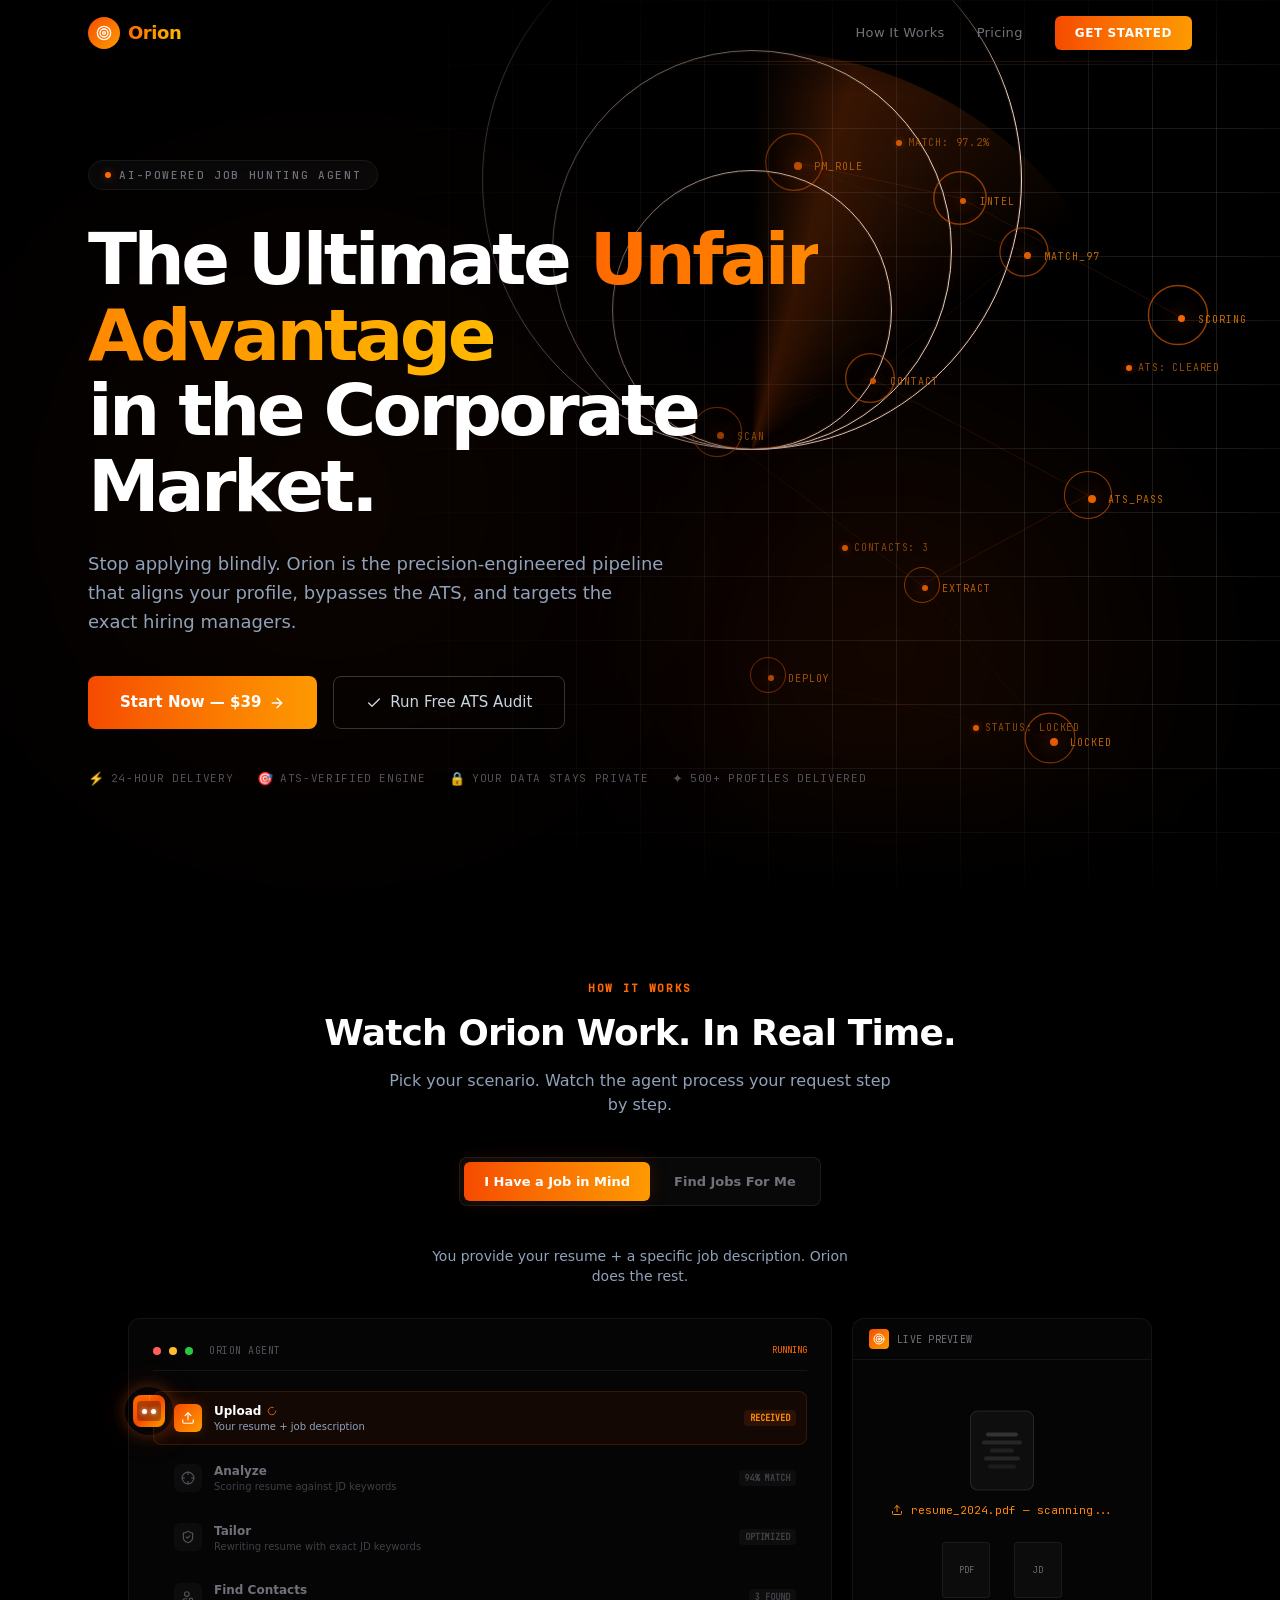
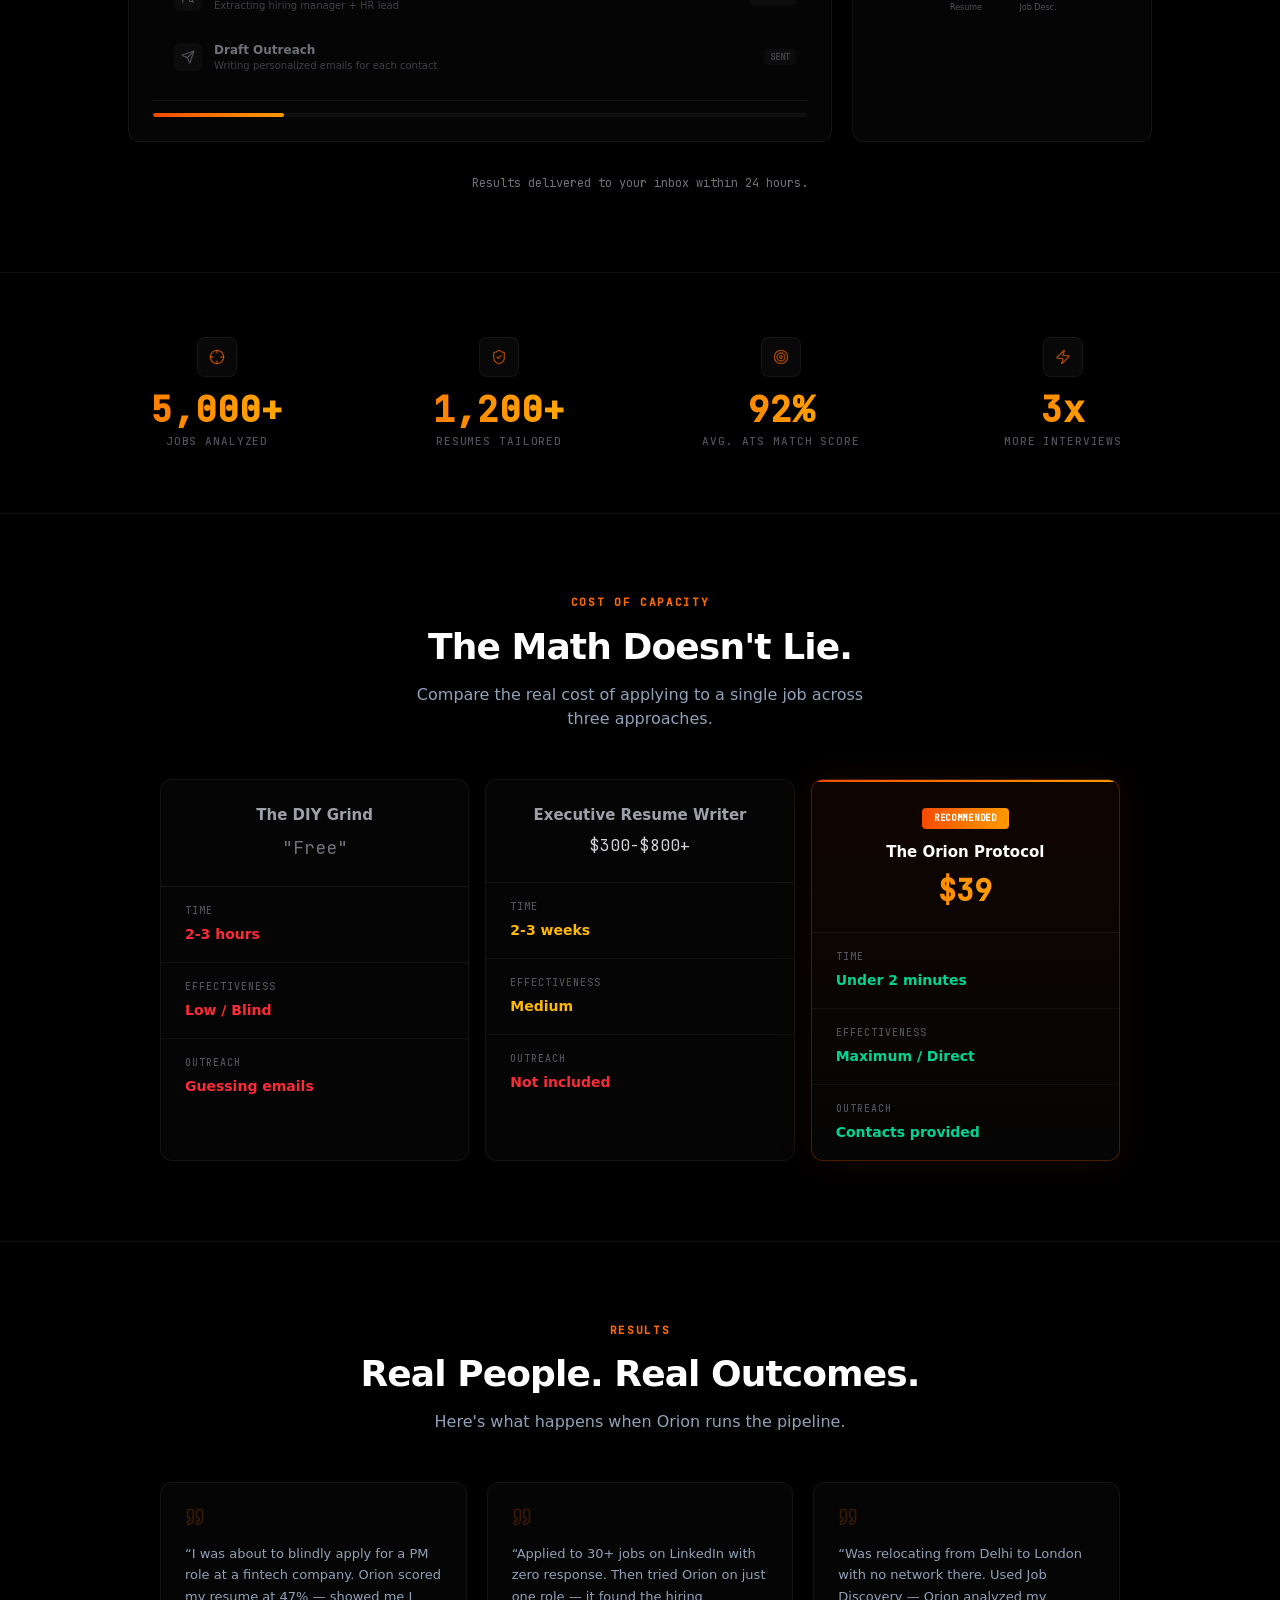
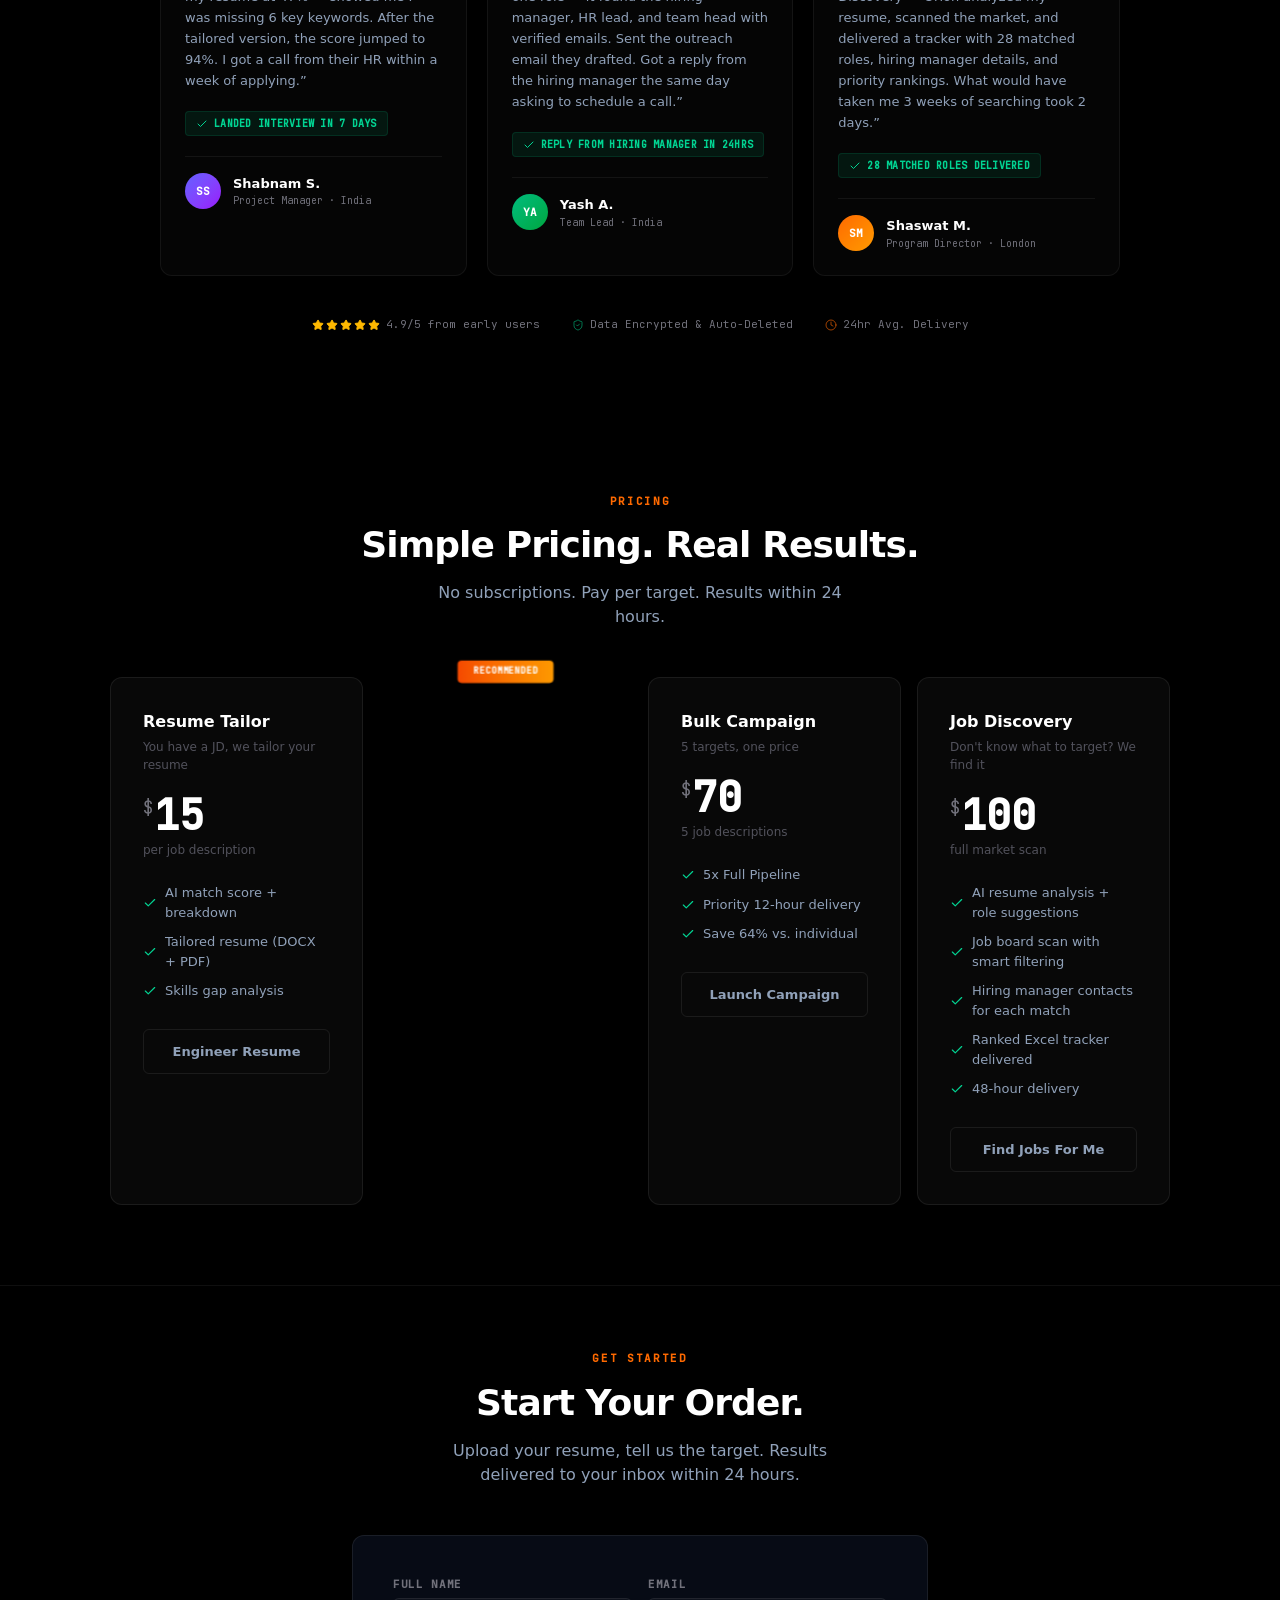
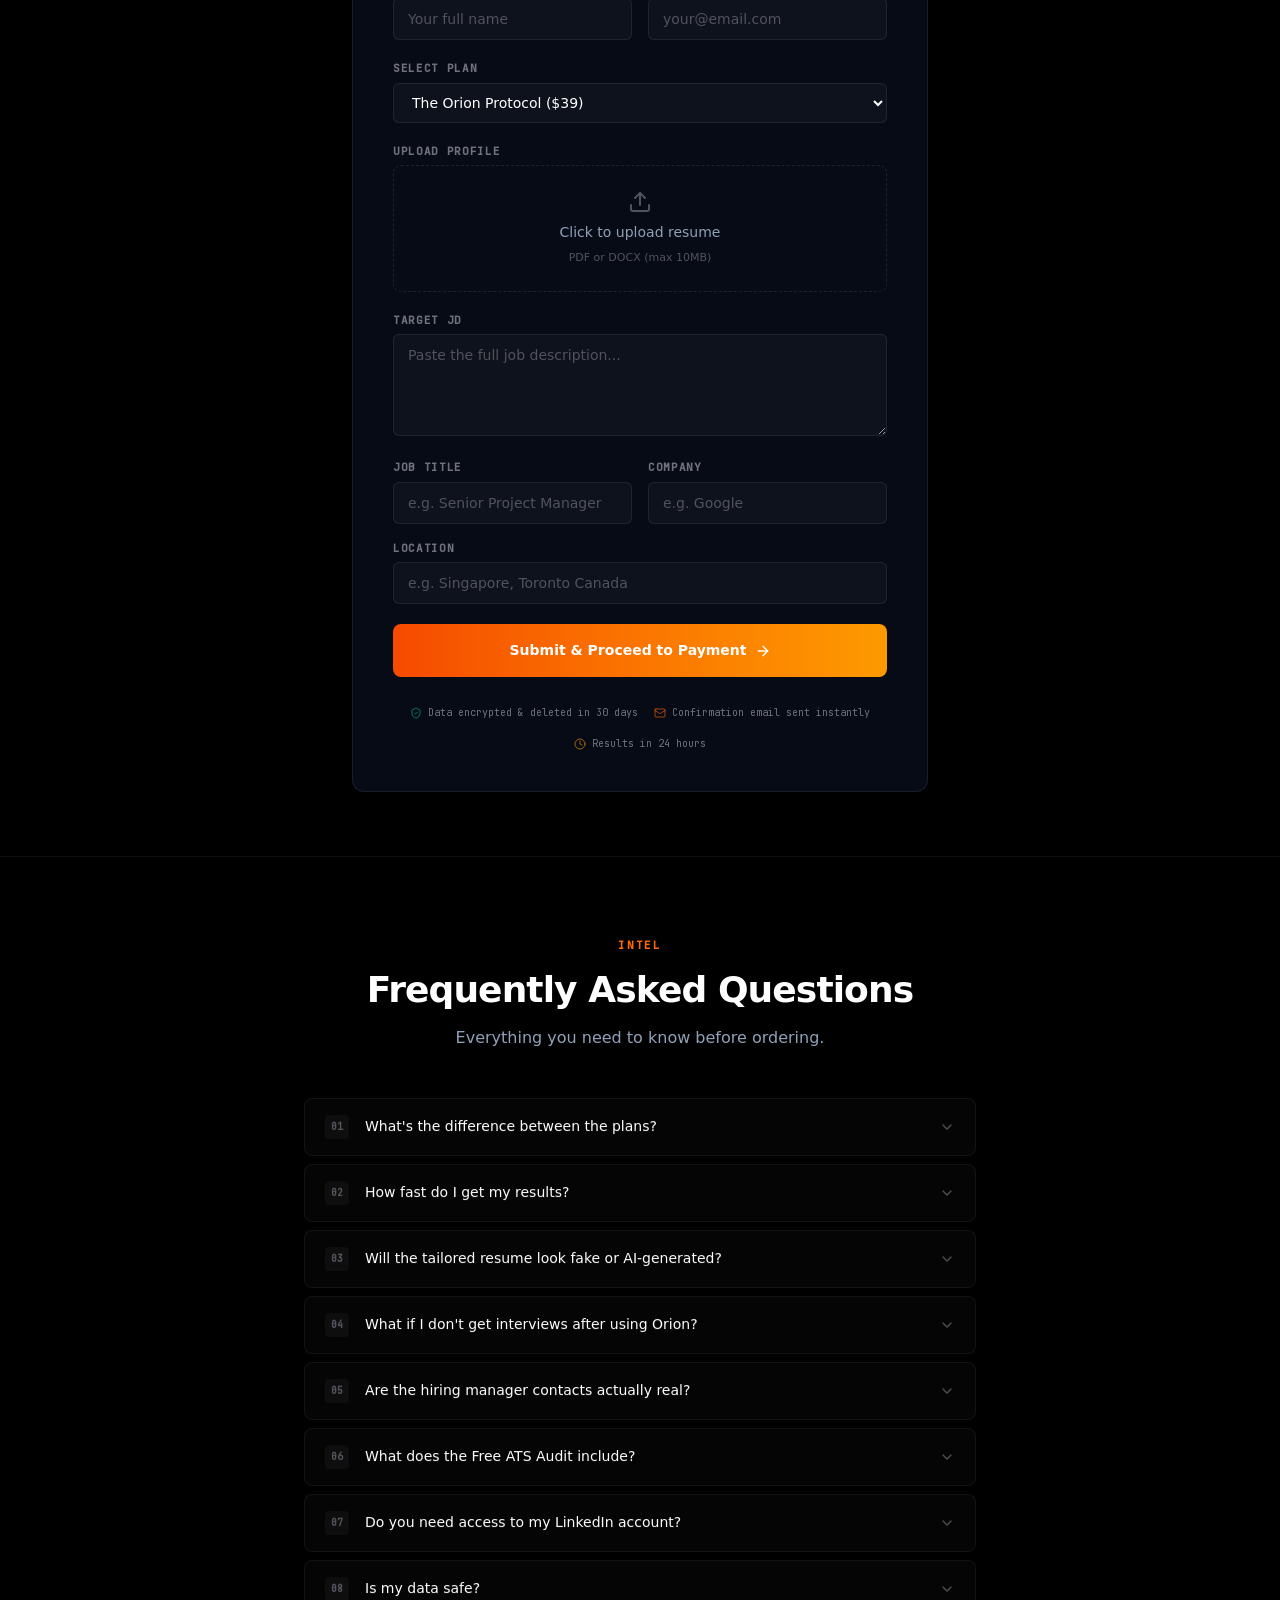
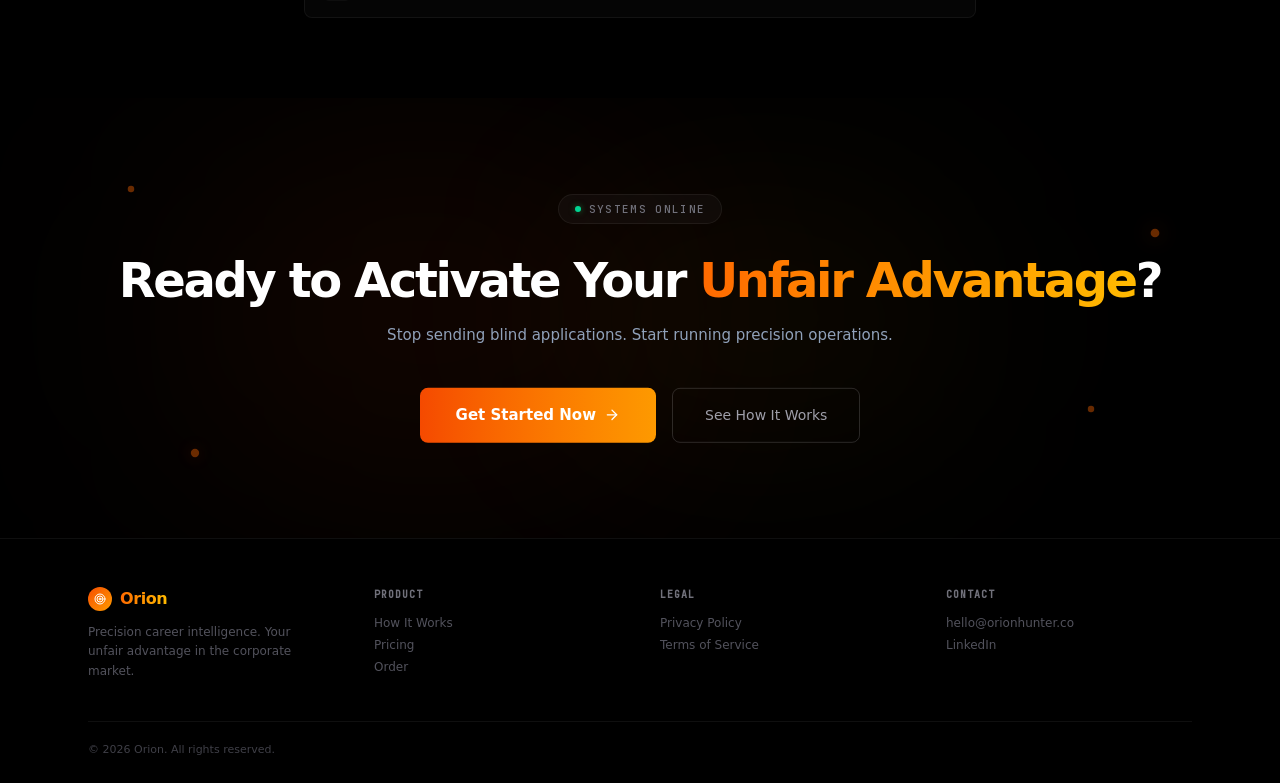
==== commit fe8b5b66: "Boost global sweep visibility, remove duplicate per-section grids" ====
--- a/index.html
+++ b/index.html
@@ -1 +1 @@
-<!DOCTYPE html><!--NZEfPboPEBt5zQehL8Bc_--><html lang="en" class="dark"><head><meta charSet="utf-8"/><meta name="viewport" content="width=device-width, initial-scale=1"/><link rel="preload" href="/_next/static/media/051742360c26797e-s.p.102b7f24.woff2" as="font" crossorigin="" type="font/woff2"/><link rel="preload" href="/_next/static/media/fba5a26ea33df6a3-s.p.1bbdebe6.woff2" as="font" crossorigin="" type="font/woff2"/><link rel="stylesheet" href="/_next/static/chunks/3b3561858c7c620e.css" data-precedence="next"/><link rel="preload" as="script" fetchPriority="low" href="/_next/static/chunks/4b9eae0c8dc7e975.js"/><script src="/_next/static/chunks/f2f58a7e93290fbb.js" async=""></script><script src="/_next/static/chunks/6eb1bac6b57023f6.js" async=""></script><script src="/_next/static/chunks/turbopack-da1d1c3932c9a2c7.js" async=""></script><script src="/_next/static/chunks/2f236954d6a65e12.js" async=""></script><script src="/_next/static/chunks/c9082abd4ce6a428.js" async=""></script><meta name="next-size-adjust" content=""/><title>Orion - The Ultimate Unfair Advantage | orionhunter.co</title><meta name="description" content="Orion is the precision-engineered pipeline that aligns your profile, bypasses the ATS, and targets the exact hiring managers. Deployed in 24-48 hours."/><link rel="icon" href="data:image/svg+xml,%3Csvg xmlns=&#x27;http://www.w3.org/2000/svg&#x27; viewBox=&#x27;0 0 64 64&#x27;%3E%3Cdefs%3E%3ClinearGradient id=&#x27;g&#x27; x1=&#x27;0%25&#x27; y1=&#x27;0%25&#x27; x2=&#x27;100%25&#x27; y2=&#x27;100%25&#x27;%3E%3Cstop offset=&#x27;0%25&#x27; stop-color=&#x27;%23E8530E&#x27;/%3E%3Cstop offset=&#x27;100%25&#x27; stop-color=&#x27;%23FFB703&#x27;/%3E%3C/linearGradient%3E%3C/defs%3E%3Ccircle cx=&#x27;32&#x27; cy=&#x27;32&#x27; r=&#x27;30&#x27; fill=&#x27;%23000&#x27; stroke=&#x27;url(%23g)&#x27; stroke-width=&#x27;2&#x27;/%3E%3Cpath d=&#x27;M32 12 L22 28 L18 48 L32 40 L46 48 L42 28 Z&#x27; fill=&#x27;none&#x27; stroke=&#x27;url(%23g)&#x27; stroke-width=&#x27;2&#x27; stroke-linejoin=&#x27;round&#x27;/%3E%3Ccircle cx=&#x27;32&#x27; cy=&#x27;26&#x27; r=&#x27;4&#x27; fill=&#x27;url(%23g)&#x27;/%3E%3C/svg%3E"/><script src="/_next/static/chunks/a6dad97d9634a72d.js" noModule=""></script></head><body class="plus_jakarta_sans_85f58465-module__0PaWlq__variable jetbrains_mono_4ba603de-module__Zo4tiq__variable antialiased"><div hidden=""><!--$--><!--/$--></div><main class="bg-black min-h-screen overflow-x-hidden relative"><div class="fixed inset-0 z-0 pointer-events-none overflow-hidden"><div class="absolute inset-0 opacity-[0.015]" style="background-image:linear-gradient(rgba(255,255,255,0.1) 1px, transparent 1px), linear-gradient(90deg, rgba(255,255,255,0.1) 1px, transparent 1px);background-size:64px 64px"></div><div class="absolute top-1/2 left-1/2 -translate-x-1/4 -translate-y-1/2 w-[1200px] h-[1200px] animate-[radar-sweep_30s_linear_infinite]"><div class="w-full h-full rounded-full" style="background:conic-gradient(from 0deg, transparent 0deg, rgba(234,88,12,0.03) 15deg, transparent 30deg)"></div></div></div><div class="relative z-[1]"><nav class="fixed top-0 left-0 right-0 z-50 transition-all duration-500 "><div class="max-w-6xl mx-auto px-6 py-4 flex items-center justify-between"><a href="#" class="flex items-center gap-2"><div class="w-8 h-8 rounded-full bg-gradient-to-br from-orange-600 to-amber-500 flex items-center justify-center"><svg xmlns="http://www.w3.org/2000/svg" width="24" height="24" viewBox="0 0 24 24" fill="none" stroke="currentColor" stroke-width="2" stroke-linecap="round" stroke-linejoin="round" class="lucide lucide-target w-4 h-4 text-white" aria-hidden="true"><circle cx="12" cy="12" r="10"></circle><circle cx="12" cy="12" r="6"></circle><circle cx="12" cy="12" r="2"></circle></svg></div><span class="text-lg font-bold tracking-tight bg-gradient-to-r from-orange-500 to-amber-400 bg-clip-text text-transparent">Orion</span></a><div class="hidden md:flex items-center gap-8"><a href="#how-it-works" class="text-[13px] font-medium text-zinc-500 hover:text-white transition-colors tracking-wide">How It Works</a><a href="#pricing" class="text-[13px] font-medium text-zinc-500 hover:text-white transition-colors tracking-wide">Pricing</a><a href="#order" class="text-[12px] font-semibold uppercase tracking-wider bg-gradient-to-r from-orange-600 to-amber-500 text-white px-5 py-2 rounded-md hover:shadow-[0_0_24px_rgba(234,88,12,0.2)] hover:-translate-y-0.5 transition-all">Get Started</a></div></div></nav><section id="hero" class="relative min-h-screen flex items-center pt-32 pb-20 overflow-hidden bg-black"><div class="absolute inset-0 z-0"><div class="absolute inset-0 animate-[grid-pulse_8s_ease-in-out_infinite]" style="background-image:linear-gradient(rgba(255,255,255,0.1) 1px, transparent 1px), linear-gradient(90deg, rgba(255,255,255,0.1) 1px, transparent 1px);background-size:64px 64px"></div><div class="absolute top-1/2 right-[10%] -translate-y-1/2 w-[800px] h-[800px] animate-[radar-sweep_18s_linear_infinite] pointer-events-none"><div class="w-full h-full rounded-full" style="background:conic-gradient(from 0deg, transparent 0deg, rgba(234,88,12,0.3) 15deg, rgba(234,88,12,0.12) 35deg, transparent 55deg)"></div></div><div class="absolute top-1/2 right-[10%] -translate-y-1/2 rounded-full border pointer-events-none" style="width:280px;height:280px;margin-top:-140px;margin-right:calc(10% - 140px + 400px);right:0"><div class="w-full h-full rounded-full border border-orange-500/25" style="box-shadow:0 0 15px rgba(234,88,12,0.05)"></div></div><div class="absolute top-1/2 right-[10%] -translate-y-1/2 rounded-full border pointer-events-none" style="width:400px;height:400px;margin-top:-200px;margin-right:calc(10% - 200px + 400px);right:0"><div class="w-full h-full rounded-full border border-orange-500/25" style="box-shadow:0 0 15px rgba(234,88,12,0.05)"></div></div><div class="absolute top-1/2 right-[10%] -translate-y-1/2 rounded-full border pointer-events-none" style="width:540px;height:540px;margin-top:-270px;margin-right:calc(10% - 270px + 400px);right:0"><div class="w-full h-full rounded-full border border-orange-500/25" style="box-shadow:0 0 15px rgba(234,88,12,0.05)"></div></div><div class="absolute left-[45%] right-0 h-px" style="background:linear-gradient(to right, transparent, rgba(234,88,12,0.5), rgba(234,88,12,0.25), transparent)"></div><div class="absolute pointer-events-none" style="top:18%;left:62%"><div class="absolute rounded-full border border-orange-500/60" style="width:48px;height:48px;top:-24px;left:-24px"></div><div class="rounded-full bg-orange-500" style="width:8px;height:8px;box-shadow:0 0 20px rgba(234,88,12,0.8), 0 0 48px rgba(234,88,12,0.4), 0 0 100px rgba(234,88,12,0.15)"></div><span class="absolute left-5 top-1/2 -translate-y-1/2 text-[10px] font-mono tracking-[0.1em] text-orange-400/80 whitespace-nowrap">PM_ROLE</span></div><div class="absolute pointer-events-none" style="top:28%;left:80%"><div class="absolute rounded-full border border-orange-500/60" style="width:42px;height:42px;top:-21px;left:-21px"></div><div class="rounded-full bg-orange-500" style="width:7px;height:7px;box-shadow:0 0 17.5px rgba(234,88,12,0.8), 0 0 42px rgba(234,88,12,0.4), 0 0 87.5px rgba(234,88,12,0.15)"></div><span class="absolute left-5 top-1/2 -translate-y-1/2 text-[10px] font-mono tracking-[0.1em] text-orange-400/80 whitespace-nowrap">MATCH_97</span></div><div class="absolute pointer-events-none" style="top:42%;left:68%"><div class="absolute rounded-full border border-orange-500/60" style="width:36px;height:36px;top:-18px;left:-18px"></div><div class="rounded-full bg-orange-500" style="width:6px;height:6px;box-shadow:0 0 15px rgba(234,88,12,0.8), 0 0 36px rgba(234,88,12,0.4), 0 0 75px rgba(234,88,12,0.15)"></div><span class="absolute left-5 top-1/2 -translate-y-1/2 text-[10px] font-mono tracking-[0.1em] text-orange-400/80 whitespace-nowrap">CONTACT</span></div><div class="absolute pointer-events-none" style="top:55%;left:85%"><div class="absolute rounded-full border border-orange-500/60" style="width:48px;height:48px;top:-24px;left:-24px"></div><div class="rounded-full bg-orange-500" style="width:8px;height:8px;box-shadow:0 0 20px rgba(234,88,12,0.8), 0 0 48px rgba(234,88,12,0.4), 0 0 100px rgba(234,88,12,0.15)"></div><span class="absolute left-5 top-1/2 -translate-y-1/2 text-[10px] font-mono tracking-[0.1em] text-orange-400/80 whitespace-nowrap">ATS_PASS</span></div><div class="absolute pointer-events-none" style="top:65%;left:72%"><div class="absolute rounded-full border border-orange-500/60" style="width:36px;height:36px;top:-18px;left:-18px"></div><div class="rounded-full bg-orange-500" style="width:6px;height:6px;box-shadow:0 0 15px rgba(234,88,12,0.8), 0 0 36px rgba(234,88,12,0.4), 0 0 75px rgba(234,88,12,0.15)"></div><span class="absolute left-5 top-1/2 -translate-y-1/2 text-[10px] font-mono tracking-[0.1em] text-orange-400/80 whitespace-nowrap">EXTRACT</span></div><div class="absolute pointer-events-none" style="top:35%;left:92%"><div class="absolute rounded-full border border-orange-500/60" style="width:42px;height:42px;top:-21px;left:-21px"></div><div class="rounded-full bg-orange-500" style="width:7px;height:7px;box-shadow:0 0 17.5px rgba(234,88,12,0.8), 0 0 42px rgba(234,88,12,0.4), 0 0 87.5px rgba(234,88,12,0.15)"></div><span class="absolute left-5 top-1/2 -translate-y-1/2 text-[10px] font-mono tracking-[0.1em] text-orange-400/80 whitespace-nowrap">SCORING</span></div><div class="absolute pointer-events-none" style="top:75%;left:60%"><div class="absolute rounded-full border border-orange-500/60" style="width:36px;height:36px;top:-18px;left:-18px"></div><div class="rounded-full bg-orange-500" style="width:6px;height:6px;box-shadow:0 0 15px rgba(234,88,12,0.8), 0 0 36px rgba(234,88,12,0.4), 0 0 75px rgba(234,88,12,0.15)"></div><span class="absolute left-5 top-1/2 -translate-y-1/2 text-[10px] font-mono tracking-[0.1em] text-orange-400/80 whitespace-nowrap">DEPLOY</span></div><div class="absolute pointer-events-none" style="top:22%;left:75%"><div class="absolute rounded-full border border-orange-500/60" style="width:36px;height:36px;top:-18px;left:-18px"></div><div class="rounded-full bg-orange-500" style="width:6px;height:6px;box-shadow:0 0 15px rgba(234,88,12,0.8), 0 0 36px rgba(234,88,12,0.4), 0 0 75px rgba(234,88,12,0.15)"></div><span class="absolute left-5 top-1/2 -translate-y-1/2 text-[10px] font-mono tracking-[0.1em] text-orange-400/80 whitespace-nowrap">INTEL</span></div><div class="absolute pointer-events-none" style="top:82%;left:82%"><div class="absolute rounded-full border border-orange-500/60" style="width:48px;height:48px;top:-24px;left:-24px"></div><div class="rounded-full bg-orange-500" style="width:8px;height:8px;box-shadow:0 0 20px rgba(234,88,12,0.8), 0 0 48px rgba(234,88,12,0.4), 0 0 100px rgba(234,88,12,0.15)"></div><span class="absolute left-5 top-1/2 -translate-y-1/2 text-[10px] font-mono tracking-[0.1em] text-orange-400/80 whitespace-nowrap">LOCKED</span></div><div class="absolute pointer-events-none" style="top:48%;left:56%"><div class="absolute rounded-full border border-orange-500/60" style="width:42px;height:42px;top:-21px;left:-21px"></div><div class="rounded-full bg-orange-500" style="width:7px;height:7px;box-shadow:0 0 17.5px rgba(234,88,12,0.8), 0 0 42px rgba(234,88,12,0.4), 0 0 87.5px rgba(234,88,12,0.15)"></div><span class="absolute left-5 top-1/2 -translate-y-1/2 text-[10px] font-mono tracking-[0.1em] text-orange-400/80 whitespace-nowrap">SCAN</span></div><svg class="absolute inset-0 w-full h-full pointer-events-none"><line x1="62%" y1="18%" x2="80%" y2="28%" stroke="rgba(234,88,12,0.35)" stroke-width="1"></line><line x1="80%" y1="28%" x2="68%" y2="42%" stroke="rgba(234,88,12,0.35)" stroke-width="1"></line><line x1="68%" y1="42%" x2="85%" y2="55%" stroke="rgba(234,88,12,0.35)" stroke-width="1"></line><line x1="85%" y1="55%" x2="72%" y2="65%" stroke="rgba(234,88,12,0.35)" stroke-width="1"></line><line x1="62%" y1="18%" x2="75%" y2="22%" stroke="rgba(234,88,12,0.35)" stroke-width="1"></line><line x1="75%" y1="22%" x2="92%" y2="35%" stroke="rgba(234,88,12,0.35)" stroke-width="1"></line><line x1="56%" y1="48%" x2="72%" y2="65%" stroke="rgba(234,88,12,0.35)" stroke-width="1"></line><line x1="72%" y1="65%" x2="82%" y2="82%" stroke="rgba(234,88,12,0.35)" stroke-width="1"></line><line x1="60%" y1="75%" x2="82%" y2="82%" stroke="rgba(234,88,12,0.35)" stroke-width="1"></line><line x1="68%" y1="42%" x2="56%" y2="48%" stroke="rgba(234,88,12,0.35)" stroke-width="1"></line></svg><div class="absolute hidden md:flex items-center gap-1.5 pointer-events-none" style="top:15%;left:70%"><div class="w-1.5 h-1.5 rounded-full bg-orange-500 shadow-[0_0_6px_rgba(234,88,12,0.5)]"></div><span class="text-[10px] font-mono tracking-[0.08em] text-orange-400/60">MATCH: 97.2%</span></div><div class="absolute hidden md:flex items-center gap-1.5 pointer-events-none" style="top:40%;left:88%"><div class="w-1.5 h-1.5 rounded-full bg-orange-500 shadow-[0_0_6px_rgba(234,88,12,0.5)]"></div><span class="text-[10px] font-mono tracking-[0.08em] text-orange-400/60">ATS: CLEARED</span></div><div class="absolute hidden md:flex items-center gap-1.5 pointer-events-none" style="top:60%;left:65%"><div class="w-1.5 h-1.5 rounded-full bg-orange-500 shadow-[0_0_6px_rgba(234,88,12,0.5)]"></div><span class="text-[10px] font-mono tracking-[0.08em] text-orange-400/60">CONTACTS: 3</span></div><div class="absolute hidden md:flex items-center gap-1.5 pointer-events-none" style="top:80%;left:76%"><div class="w-1.5 h-1.5 rounded-full bg-orange-500 shadow-[0_0_6px_rgba(234,88,12,0.5)]"></div><span class="text-[10px] font-mono tracking-[0.08em] text-orange-400/60">STATUS: LOCKED</span></div></div><div class="absolute inset-0 z-[1]" style="background:linear-gradient(to right, #000000 0%, #000000 25%, rgba(0,0,0,0.7) 45%, rgba(0,0,0,0.2) 65%, transparent 100%)"></div><div class="absolute inset-x-0 bottom-0 h-40 bg-gradient-to-t from-black to-transparent z-[2]"></div><div class="absolute inset-x-0 top-0 h-24 bg-gradient-to-b from-black/80 to-transparent z-[2]"></div><div class="absolute inset-y-0 right-0 w-12 bg-gradient-to-l from-black/40 to-transparent z-[2]"></div><div class="absolute top-1/3 left-[10%] w-[400px] h-[400px] rounded-full bg-orange-600/[0.08] blur-[140px] pointer-events-none z-[2]"></div><div class="absolute top-1/2 right-[15%] w-[400px] h-[400px] rounded-full bg-orange-600/[0.1] blur-[120px] pointer-events-none z-[1]"></div><div class="relative z-10 max-w-6xl mx-auto px-6 w-full"><div class="inline-flex items-center gap-2 bg-white/[0.03] border border-white/[0.06] px-4 py-1.5 rounded-full mb-8" style="opacity:0;transform:translateY(30px)"><span class="w-1.5 h-1.5 rounded-full bg-orange-500 shadow-[0_0_8px_rgba(234,88,12,0.5)]"></span><span class="text-[11px] font-medium text-zinc-500 uppercase tracking-[0.15em] font-mono">AI-Powered Job Hunting Agent</span></div><h1 class="text-4xl sm:text-5xl md:text-6xl lg:text-[72px] font-extrabold tracking-tighter leading-[1.05] mb-6 max-w-3xl" style="opacity:0;transform:translateY(30px)">The Ultimate<!-- --> <span class="bg-gradient-to-r from-orange-500 to-amber-400 bg-clip-text text-transparent">Unfair Advantage</span><br/>in the Corporate Market.</h1><p class="text-slate-400 text-base sm:text-lg max-w-xl mb-10 leading-relaxed" style="opacity:0;transform:translateY(30px)">Stop applying blindly. Orion is the precision-engineered pipeline that aligns your profile, bypasses the ATS, and targets the exact hiring managers.</p><div class="flex flex-wrap gap-4 mb-10" style="opacity:0;transform:translateY(30px)"><a href="#order" class="ember-glow inline-flex items-center gap-2 bg-gradient-to-r from-orange-600 to-amber-500 text-white px-8 py-3.5 rounded-lg font-semibold text-[15px] hover:-translate-y-0.5 transition-all">Start Now — $39 <svg xmlns="http://www.w3.org/2000/svg" width="24" height="24" viewBox="0 0 24 24" fill="none" stroke="currentColor" stroke-width="2" stroke-linecap="round" stroke-linejoin="round" class="lucide lucide-arrow-right w-4 h-4" aria-hidden="true"><path d="M5 12h14"></path><path d="m12 5 7 7-7 7"></path></svg></a><a href="#order" class="inline-flex items-center gap-2 border border-white/20 text-slate-300 px-8 py-3.5 rounded-lg font-medium text-[15px] hover:bg-white/10 hover:text-white transition-all"><svg xmlns="http://www.w3.org/2000/svg" width="24" height="24" viewBox="0 0 24 24" fill="none" stroke="currentColor" stroke-width="2" stroke-linecap="round" stroke-linejoin="round" class="lucide lucide-check w-4 h-4" aria-hidden="true"><path d="M20 6 9 17l-5-5"></path></svg> Run Free ATS Audit</a></div><div class="flex flex-wrap gap-6 text-[11px] text-zinc-600 font-mono uppercase tracking-[0.06em]" style="opacity:0;transform:translateY(30px)"><span class="flex items-center gap-1.5"><span class="text-[13px]">⚡</span> <!-- -->24-Hour Delivery</span><span class="flex items-center gap-1.5"><span class="text-[13px]">🎯</span> <!-- -->ATS-Verified Engine</span><span class="flex items-center gap-1.5"><span class="text-[13px]">🔒</span> <!-- -->Your Data Stays Private</span><span class="flex items-center gap-1.5"><span class="text-[13px]">✦</span> <!-- -->500+ Profiles Delivered</span></div></div></section><section id="how-it-works" class="py-20 relative overflow-hidden"><div class="absolute inset-0 opacity-[0.02]" style="background-image:linear-gradient(rgba(255,255,255,0.1) 1px, transparent 1px), linear-gradient(90deg, rgba(255,255,255,0.1) 1px, transparent 1px);background-size:64px 64px"></div><div class="max-w-6xl mx-auto px-6 relative z-10"><div class="text-center mb-10"><p class="text-[11px] uppercase tracking-[0.15em] text-orange-500 font-semibold font-mono mb-4">How It Works</p><h2 class="text-3xl sm:text-4xl font-bold tracking-tight mb-4">Watch Orion Work. In Real Time.</h2><p class="text-slate-400 max-w-lg mx-auto mb-10">Pick your scenario. Watch the agent process your request step by step.</p><div class="inline-flex bg-white/[0.03] border border-white/[0.08] rounded-lg p-1 gap-1"><button class="px-5 py-2.5 rounded-md text-[13px] font-semibold transition-all cursor-pointer bg-gradient-to-r from-orange-600 to-amber-500 text-white shadow-[0_0_20px_rgba(234,88,12,0.15)]">I Have a Job in Mind</button><button class="px-5 py-2.5 rounded-md text-[13px] font-semibold transition-all cursor-pointer text-zinc-500 hover:text-white">Find Jobs For Me</button></div></div><div class="text-center mb-8"><p class="text-sm text-slate-400 max-w-md mx-auto">You provide your resume + a specific job description. Orion does the rest.</p></div><div><div class="max-w-5xl mx-auto"><div class="grid md:grid-cols-[1fr_300px] gap-5 items-stretch"><div class="relative bg-white/[0.02] border border-white/[0.06] rounded-xl p-5 sm:p-6 backdrop-blur-md"><div class="flex items-center gap-2 mb-5 pb-3 border-b border-white/[0.06]"><span class="w-2 h-2 rounded-full bg-[#FF5F57]"></span><span class="w-2 h-2 rounded-full bg-[#FEBC2E]"></span><span class="w-2 h-2 rounded-full bg-[#28C840]"></span><span class="ml-2 text-[10px] text-zinc-600 font-mono uppercase tracking-[0.05em]">orion agent</span><span class="ml-auto text-[9px] text-orange-500 font-mono animate-pulse">RUNNING</span></div><div class="relative space-y-1.5"><div class="absolute -left-5 z-20"><div class="relative" style="perspective:200px"><div class="absolute -inset-2 rounded-full"></div><div class="w-8 h-8 rounded-lg bg-gradient-to-br from-orange-500 via-orange-600 to-amber-500 flex items-center justify-center relative overflow-hidden" style="transform-style:preserve-3d"><div class="absolute inset-0 bg-gradient-to-r from-transparent via-white/20 to-transparent"></div><div class="relative z-10 w-6 h-5 bg-black/30 rounded-sm flex items-center justify-center gap-1"><div class="w-[5px] h-[5px] rounded-full bg-white" style="box-shadow:0 0 4px rgba(255,255,255,0.8)"></div><div class="w-[5px] h-[5px] rounded-full bg-white" style="box-shadow:0 0 4px rgba(255,255,255,0.8)"></div></div><div class="absolute -top-2 left-1/2 -translate-x-1/2 flex flex-col items-center"><div class="w-2 h-2 rounded-full bg-orange-300" style="box-shadow:0 0 6px rgba(251,191,36,0.6)"></div><div class="w-px h-1.5 bg-orange-400/60"></div></div></div><div class="absolute -bottom-1 left-1/2 -translate-x-1/2 w-5 h-1 bg-orange-500/20 rounded-full blur-sm"></div></div></div><div class="flex items-center gap-3 p-2.5 pl-5 rounded-lg transition-all duration-500 bg-orange-600/[0.06] border border-orange-500/15" style="min-height:44px"><div class="w-7 h-7 rounded-md flex items-center justify-center flex-shrink-0 transition-all duration-500 bg-gradient-to-br from-orange-600 to-amber-500 shadow-[0_0_12px_rgba(234,88,12,0.25)]"><svg xmlns="http://www.w3.org/2000/svg" width="24" height="24" viewBox="0 0 24 24" fill="none" stroke="currentColor" stroke-width="2" stroke-linecap="round" stroke-linejoin="round" class="lucide lucide-upload w-3.5 h-3.5 text-white" aria-hidden="true"><path d="M12 3v12"></path><path d="m17 8-5-5-5 5"></path><path d="M21 15v4a2 2 0 0 1-2 2H5a2 2 0 0 1-2-2v-4"></path></svg></div><div class="flex-1 min-w-0"><div class="flex items-center gap-1.5"><span class="text-[12px] font-semibold transition-colors duration-500 text-white">Upload</span><svg xmlns="http://www.w3.org/2000/svg" width="24" height="24" viewBox="0 0 24 24" fill="none" stroke="currentColor" stroke-width="2" stroke-linecap="round" stroke-linejoin="round" class="lucide lucide-loader-circle w-2.5 h-2.5 text-orange-500 animate-spin" aria-hidden="true"><path d="M21 12a9 9 0 1 1-6.219-8.56"></path></svg></div><p class="text-[10px] leading-snug transition-colors duration-500 text-slate-400">Your resume + job description</p></div><span class="text-[8px] font-mono font-bold px-1.5 py-0.5 rounded transition-all duration-500 bg-orange-500/10 text-orange-400">RECEIVED</span></div><div class="flex items-center gap-3 p-2.5 pl-5 rounded-lg transition-all duration-500 border border-transparent" style="min-height:44px"><div class="w-7 h-7 rounded-md flex items-center justify-center flex-shrink-0 transition-all duration-500 bg-white/[0.03]"><svg xmlns="http://www.w3.org/2000/svg" width="24" height="24" viewBox="0 0 24 24" fill="none" stroke="currentColor" stroke-width="2" stroke-linecap="round" stroke-linejoin="round" class="lucide lucide-crosshair w-3.5 h-3.5 text-zinc-600" aria-hidden="true"><circle cx="12" cy="12" r="10"></circle><line x1="22" x2="18" y1="12" y2="12"></line><line x1="6" x2="2" y1="12" y2="12"></line><line x1="12" x2="12" y1="6" y2="2"></line><line x1="12" x2="12" y1="22" y2="18"></line></svg></div><div class="flex-1 min-w-0"><div class="flex items-center gap-1.5"><span class="text-[12px] font-semibold transition-colors duration-500 text-zinc-500">Analyze</span></div><p class="text-[10px] leading-snug transition-colors duration-500 text-zinc-700">Scoring resume against JD keywords</p></div><span class="text-[8px] font-mono font-bold px-1.5 py-0.5 rounded transition-all duration-500 bg-white/[0.03] text-zinc-700">94% MATCH</span></div><div class="flex items-center gap-3 p-2.5 pl-5 rounded-lg transition-all duration-500 border border-transparent" style="min-height:44px"><div class="w-7 h-7 rounded-md flex items-center justify-center flex-shrink-0 transition-all duration-500 bg-white/[0.03]"><svg xmlns="http://www.w3.org/2000/svg" width="24" height="24" viewBox="0 0 24 24" fill="none" stroke="currentColor" stroke-width="2" stroke-linecap="round" stroke-linejoin="round" class="lucide lucide-shield-check w-3.5 h-3.5 text-zinc-600" aria-hidden="true"><path d="M20 13c0 5-3.5 7.5-7.66 8.95a1 1 0 0 1-.67-.01C7.5 20.5 4 18 4 13V6a1 1 0 0 1 1-1c2 0 4.5-1.2 6.24-2.72a1.17 1.17 0 0 1 1.52 0C14.51 3.81 17 5 19 5a1 1 0 0 1 1 1z"></path><path d="m9 12 2 2 4-4"></path></svg></div><div class="flex-1 min-w-0"><div class="flex items-center gap-1.5"><span class="text-[12px] font-semibold transition-colors duration-500 text-zinc-500">Tailor</span></div><p class="text-[10px] leading-snug transition-colors duration-500 text-zinc-700">Rewriting resume with exact JD keywords</p></div><span class="text-[8px] font-mono font-bold px-1.5 py-0.5 rounded transition-all duration-500 bg-white/[0.03] text-zinc-700">OPTIMIZED</span></div><div class="flex items-center gap-3 p-2.5 pl-5 rounded-lg transition-all duration-500 border border-transparent" style="min-height:44px"><div class="w-7 h-7 rounded-md flex items-center justify-center flex-shrink-0 transition-all duration-500 bg-white/[0.03]"><svg xmlns="http://www.w3.org/2000/svg" width="24" height="24" viewBox="0 0 24 24" fill="none" stroke="currentColor" stroke-width="2" stroke-linecap="round" stroke-linejoin="round" class="lucide lucide-user-search w-3.5 h-3.5 text-zinc-600" aria-hidden="true"><circle cx="10" cy="7" r="4"></circle><path d="M10.3 15H7a4 4 0 0 0-4 4v2"></path><circle cx="17" cy="17" r="3"></circle><path d="m21 21-1.9-1.9"></path></svg></div><div class="flex-1 min-w-0"><div class="flex items-center gap-1.5"><span class="text-[12px] font-semibold transition-colors duration-500 text-zinc-500">Find Contacts</span></div><p class="text-[10px] leading-snug transition-colors duration-500 text-zinc-700">Extracting hiring manager + HR lead</p></div><span class="text-[8px] font-mono font-bold px-1.5 py-0.5 rounded transition-all duration-500 bg-white/[0.03] text-zinc-700">3 FOUND</span></div><div class="flex items-center gap-3 p-2.5 pl-5 rounded-lg transition-all duration-500 border border-transparent" style="min-height:44px"><div class="w-7 h-7 rounded-md flex items-center justify-center flex-shrink-0 transition-all duration-500 bg-white/[0.03]"><svg xmlns="http://www.w3.org/2000/svg" width="24" height="24" viewBox="0 0 24 24" fill="none" stroke="currentColor" stroke-width="2" stroke-linecap="round" stroke-linejoin="round" class="lucide lucide-send w-3.5 h-3.5 text-zinc-600" aria-hidden="true"><path d="M14.536 21.686a.5.5 0 0 0 .937-.024l6.5-19a.496.496 0 0 0-.635-.635l-19 6.5a.5.5 0 0 0-.024.937l7.93 3.18a2 2 0 0 1 1.112 1.11z"></path><path d="m21.854 2.147-10.94 10.939"></path></svg></div><div class="flex-1 min-w-0"><div class="flex items-center gap-1.5"><span class="text-[12px] font-semibold transition-colors duration-500 text-zinc-500">Draft Outreach</span></div><p class="text-[10px] leading-snug transition-colors duration-500 text-zinc-700">Writing personalized emails for each contact</p></div><span class="text-[8px] font-mono font-bold px-1.5 py-0.5 rounded transition-all duration-500 bg-white/[0.03] text-zinc-700">SENT</span></div></div><div class="mt-4 pt-3 border-t border-white/[0.06]"><div class="h-1 bg-white/[0.04] rounded-full overflow-hidden"><div class="h-full rounded-full bg-gradient-to-r from-orange-600 to-amber-500"></div></div></div></div><div class="bg-white/[0.02] border border-white/[0.06] rounded-xl backdrop-blur-md overflow-hidden relative"><div class="px-4 py-2.5 border-b border-white/[0.06] flex items-center gap-2"><div class="w-5 h-5 rounded bg-gradient-to-br from-orange-600 to-amber-500 flex items-center justify-center"><svg xmlns="http://www.w3.org/2000/svg" width="24" height="24" viewBox="0 0 24 24" fill="none" stroke="currentColor" stroke-width="2" stroke-linecap="round" stroke-linejoin="round" class="lucide lucide-target w-3 h-3 text-white" aria-hidden="true"><circle cx="12" cy="12" r="10"></circle><circle cx="12" cy="12" r="6"></circle><circle cx="12" cy="12" r="2"></circle></svg></div><span class="text-[10px] font-mono text-zinc-500 uppercase tracking-wide">Live Preview</span></div><div class="relative min-h-[300px]"><div class="absolute inset-0 px-3" style="pointer-events:auto"><div class="flex flex-col items-center justify-center h-full gap-4 py-8"><div class="w-16 h-20 bg-white/[0.04] border border-white/[0.1] rounded-lg flex flex-col items-center justify-center gap-1"><div class="w-8 h-1 bg-white/[0.15] rounded"></div><div class="w-10 h-1 bg-white/[0.1] rounded"></div><div class="w-6 h-1 bg-white/[0.08] rounded"></div><div class="w-9 h-1 bg-white/[0.1] rounded"></div><div class="w-7 h-1 bg-white/[0.06] rounded"></div></div><div class="flex items-center gap-2 text-[11px] font-mono text-orange-400"><svg xmlns="http://www.w3.org/2000/svg" width="24" height="24" viewBox="0 0 24 24" fill="none" stroke="currentColor" stroke-width="2" stroke-linecap="round" stroke-linejoin="round" class="lucide lucide-upload w-3 h-3" aria-hidden="true"><path d="M12 3v12"></path><path d="m17 8-5-5-5 5"></path><path d="M21 15v4a2 2 0 0 1-2 2H5a2 2 0 0 1-2-2v-4"></path></svg> resume_2024.pdf — scanning...</div><div class="flex gap-6 mt-2"><div class="text-center"><div class="w-12 h-14 bg-white/[0.03] border border-white/[0.06] rounded flex items-center justify-center text-[8px] font-mono text-zinc-500">PDF</div><span class="text-[8px] text-zinc-600 mt-1 block">Resume</span></div><div class="text-center"><div class="w-12 h-14 bg-white/[0.03] border border-white/[0.06] rounded flex items-center justify-center text-[8px] font-mono text-zinc-500">JD</div><span class="text-[8px] text-zinc-600 mt-1 block">Job Desc.</span></div></div></div></div><div class="absolute inset-0 px-3" style="pointer-events:none"><div class="flex flex-col items-center justify-center h-full gap-3 py-4"><div class="relative w-[110px] h-[110px]"><svg viewBox="0 0 100 100" class="w-full h-full -rotate-90"><circle cx="50" cy="50" r="45" fill="none" stroke="rgba(255,255,255,0.06)" stroke-width="4"></circle><circle cx="50" cy="50" r="45" fill="none" stroke="url(#psg)" stroke-width="4" stroke-linecap="round" stroke-dasharray="282.7433388230814" stroke-dashoffset="282.7433388230814" class="transition-all duration-100"></circle></svg><span class="absolute inset-0 flex items-center justify-center text-2xl font-bold font-mono bg-gradient-to-r from-orange-500 to-amber-400 bg-clip-text text-transparent">0<!-- -->%</span></div><span class="text-[11px] font-mono text-emerald-400">ATS MATCH CONFIRMED</span><div class="flex flex-wrap gap-1 justify-center max-w-[200px]"><span class="px-2 py-0.5 rounded text-[8px] font-mono bg-emerald-500/10 border border-emerald-500/15 text-emerald-400" style="opacity:0;transform:scale(0.7)">Agile</span><span class="px-2 py-0.5 rounded text-[8px] font-mono bg-emerald-500/10 border border-emerald-500/15 text-emerald-400" style="opacity:0;transform:scale(0.7)">Stakeholder Mgmt</span><span class="px-2 py-0.5 rounded text-[8px] font-mono bg-emerald-500/10 border border-emerald-500/15 text-emerald-400" style="opacity:0;transform:scale(0.7)">PMP</span><span class="px-2 py-0.5 rounded text-[8px] font-mono bg-emerald-500/10 border border-emerald-500/15 text-emerald-400" style="opacity:0;transform:scale(0.7)">PRINCE2</span><span class="px-2 py-0.5 rounded text-[8px] font-mono bg-orange-500/10 border border-orange-500/15 text-orange-400" style="opacity:0;transform:scale(0.7)">Kubernetes</span></div></div></div><div class="absolute inset-0 px-3" style="pointer-events:none"><div class="flex gap-3 items-center justify-center h-full py-4 px-2"><div class="w-[90px] bg-white/[0.03] border border-white/[0.06] rounded-lg p-3"><div class="text-[7px] font-mono text-zinc-600 mb-2">BEFORE</div><div class="h-[3px] mb-1 bg-white/[0.06] rounded" style="width:100%"></div><div class="h-[3px] mb-1 bg-white/[0.06] rounded" style="width:80%"></div><div class="h-[3px] mb-1 bg-white/[0.06] rounded" style="width:60%"></div><div class="h-[3px] mb-1 bg-white/[0.06] rounded" style="width:90%"></div><div class="h-[3px] mb-1 bg-white/[0.06] rounded" style="width:70%"></div><div class="h-[3px] mb-1 bg-white/[0.06] rounded" style="width:50%"></div></div><div class="text-orange-500 text-sm flex-shrink-0">→</div><div class="w-[90px] bg-white/[0.03] border border-orange-500/20 rounded-lg p-3 shadow-[0_0_20px_rgba(234,88,12,0.06)]"><div class="text-[7px] font-mono text-orange-400 mb-2">AFTER</div><div class="h-[3px] mb-1 rounded bg-gradient-to-r from-orange-600 to-amber-500 opacity-60" style="width:100%;opacity:0"></div><div class="h-[3px] mb-1 rounded bg-gradient-to-r from-orange-600 to-amber-500 opacity-60" style="width:80%;opacity:0"></div><div class="h-[3px] mb-1 rounded bg-white/[0.06]" style="width:60%;opacity:0"></div><div class="h-[3px] mb-1 rounded bg-gradient-to-r from-orange-600 to-amber-500 opacity-60" style="width:90%;opacity:0"></div><div class="h-[3px] mb-1 rounded bg-gradient-to-r from-orange-600 to-amber-500 opacity-60" style="width:70%;opacity:0"></div><div class="h-[3px] mb-1 rounded bg-white/[0.06]" style="width:50%;opacity:0"></div></div></div></div><div class="absolute inset-0 px-3" style="pointer-events:none"><div class="flex flex-col gap-2 justify-center h-full py-4 px-2"><div class="text-[9px] font-mono text-zinc-600 flex items-center gap-1.5 mb-1"><svg xmlns="http://www.w3.org/2000/svg" width="24" height="24" viewBox="0 0 24 24" fill="none" stroke="currentColor" stroke-width="2" stroke-linecap="round" stroke-linejoin="round" class="lucide lucide-loader-circle w-2.5 h-2.5 text-orange-500 animate-spin" aria-hidden="true"><path d="M21 12a9 9 0 1 1-6.219-8.56"></path></svg> Extracting contacts...</div><div class="flex items-center gap-2 bg-white/[0.02] border border-white/[0.06] rounded-md px-2.5 py-2" style="opacity:0;transform:translateX(-15px)"><div class="w-6 h-6 rounded-full bg-gradient-to-br from-indigo-500 to-purple-600 flex items-center justify-center text-[8px] font-bold font-mono text-white">JC</div><div class="flex-1"><p class="text-[10px] font-semibold">James Chen</p><p class="text-[8px] text-zinc-600 font-mono">Hiring Mgr</p></div><svg xmlns="http://www.w3.org/2000/svg" width="24" height="24" viewBox="0 0 24 24" fill="none" stroke="currentColor" stroke-width="2" stroke-linecap="round" stroke-linejoin="round" class="lucide lucide-check w-3 h-3 text-emerald-400" aria-hidden="true"><path d="M20 6 9 17l-5-5"></path></svg></div><div class="flex items-center gap-2 bg-white/[0.02] border border-white/[0.06] rounded-md px-2.5 py-2" style="opacity:0;transform:translateX(-15px)"><div class="w-6 h-6 rounded-full bg-gradient-to-br from-emerald-500 to-green-600 flex items-center justify-center text-[8px] font-bold font-mono text-white">SP</div><div class="flex-1"><p class="text-[10px] font-semibold">Sarah Patel</p><p class="text-[8px] text-zinc-600 font-mono">HR Lead</p></div><svg xmlns="http://www.w3.org/2000/svg" width="24" height="24" viewBox="0 0 24 24" fill="none" stroke="currentColor" stroke-width="2" stroke-linecap="round" stroke-linejoin="round" class="lucide lucide-check w-3 h-3 text-emerald-400" aria-hidden="true"><path d="M20 6 9 17l-5-5"></path></svg></div><div class="flex items-center gap-2 bg-white/[0.02] border border-white/[0.06] rounded-md px-2.5 py-2" style="opacity:0;transform:translateX(-15px)"><div class="w-6 h-6 rounded-full bg-gradient-to-br from-orange-500 to-amber-500 flex items-center justify-center text-[8px] font-bold font-mono text-white">ML</div><div class="flex-1"><p class="text-[10px] font-semibold">Mike Lee</p><p class="text-[8px] text-zinc-600 font-mono">Team Lead</p></div><svg xmlns="http://www.w3.org/2000/svg" width="24" height="24" viewBox="0 0 24 24" fill="none" stroke="currentColor" stroke-width="2" stroke-linecap="round" stroke-linejoin="round" class="lucide lucide-check w-3 h-3 text-emerald-400" aria-hidden="true"><path d="M20 6 9 17l-5-5"></path></svg></div></div></div><div class="absolute inset-0 px-3" style="pointer-events:none"><div class="flex flex-col h-full py-4 px-2 font-mono"><div class="text-[8px] text-zinc-600 pb-1.5 border-b border-white/[0.06] mb-1.5">TO: j.chen@novatech.io</div><div class="text-[8px] text-zinc-600 pb-1.5 border-b border-white/[0.06] mb-2">SUBJ: Re: PM Role — NovaTech</div><div class="text-[9px] text-slate-400 leading-[1.7] whitespace-pre-wrap flex-1"><span class="inline-block w-[5px] h-[10px] bg-orange-500 align-text-bottom ml-0.5 animate-pulse"></span></div></div></div></div></div></div></div></div><div class="text-center mt-8"><p class="text-[12px] text-zinc-500 font-mono">Results delivered to your inbox within 24 hours.</p></div></div></section><section class="border-y border-white/[0.06] py-16 relative overflow-hidden"><div class="absolute inset-0 opacity-[0.03]" style="background-image:linear-gradient(rgba(255,255,255,0.1) 1px, transparent 1px), linear-gradient(90deg, rgba(255,255,255,0.1) 1px, transparent 1px);background-size:64px 64px"></div><div class="max-w-6xl mx-auto px-6 relative z-10"><div class="grid grid-cols-2 md:grid-cols-4 gap-6"><div class="text-center group" style="opacity:0;transform:translateY(30px)"><div class="w-10 h-10 mx-auto mb-3 rounded-lg bg-white/[0.03] border border-white/[0.06] flex items-center justify-center group-hover:border-orange-500/20 group-hover:shadow-[0_0_20px_rgba(234,88,12,0.08)] transition-all duration-500"><svg xmlns="http://www.w3.org/2000/svg" width="24" height="24" viewBox="0 0 24 24" fill="none" stroke="currentColor" stroke-width="2" stroke-linecap="round" stroke-linejoin="round" class="lucide lucide-crosshair w-4 h-4 text-orange-500/60 group-hover:text-orange-500 transition-colors" aria-hidden="true"><circle cx="12" cy="12" r="10"></circle><line x1="22" x2="18" y1="12" y2="12"></line><line x1="6" x2="2" y1="12" y2="12"></line><line x1="12" x2="12" y1="6" y2="2"></line><line x1="12" x2="12" y1="22" y2="18"></line></svg></div><h3 class="text-3xl md:text-4xl font-bold font-mono bg-gradient-to-r from-orange-500 to-amber-400 bg-clip-text text-transparent mb-1">5,000+</h3><p class="text-[11px] uppercase tracking-[0.08em] text-zinc-600 font-medium font-mono">Jobs Analyzed</p></div><div class="text-center group" style="opacity:0;transform:translateY(30px)"><div class="w-10 h-10 mx-auto mb-3 rounded-lg bg-white/[0.03] border border-white/[0.06] flex items-center justify-center group-hover:border-orange-500/20 group-hover:shadow-[0_0_20px_rgba(234,88,12,0.08)] transition-all duration-500"><svg xmlns="http://www.w3.org/2000/svg" width="24" height="24" viewBox="0 0 24 24" fill="none" stroke="currentColor" stroke-width="2" stroke-linecap="round" stroke-linejoin="round" class="lucide lucide-shield-check w-4 h-4 text-orange-500/60 group-hover:text-orange-500 transition-colors" aria-hidden="true"><path d="M20 13c0 5-3.5 7.5-7.66 8.95a1 1 0 0 1-.67-.01C7.5 20.5 4 18 4 13V6a1 1 0 0 1 1-1c2 0 4.5-1.2 6.24-2.72a1.17 1.17 0 0 1 1.52 0C14.51 3.81 17 5 19 5a1 1 0 0 1 1 1z"></path><path d="m9 12 2 2 4-4"></path></svg></div><h3 class="text-3xl md:text-4xl font-bold font-mono bg-gradient-to-r from-orange-500 to-amber-400 bg-clip-text text-transparent mb-1">1,200+</h3><p class="text-[11px] uppercase tracking-[0.08em] text-zinc-600 font-medium font-mono">Resumes Tailored</p></div><div class="text-center group" style="opacity:0;transform:translateY(30px)"><div class="w-10 h-10 mx-auto mb-3 rounded-lg bg-white/[0.03] border border-white/[0.06] flex items-center justify-center group-hover:border-orange-500/20 group-hover:shadow-[0_0_20px_rgba(234,88,12,0.08)] transition-all duration-500"><svg xmlns="http://www.w3.org/2000/svg" width="24" height="24" viewBox="0 0 24 24" fill="none" stroke="currentColor" stroke-width="2" stroke-linecap="round" stroke-linejoin="round" class="lucide lucide-target w-4 h-4 text-orange-500/60 group-hover:text-orange-500 transition-colors" aria-hidden="true"><circle cx="12" cy="12" r="10"></circle><circle cx="12" cy="12" r="6"></circle><circle cx="12" cy="12" r="2"></circle></svg></div><h3 class="text-3xl md:text-4xl font-bold font-mono bg-gradient-to-r from-orange-500 to-amber-400 bg-clip-text text-transparent mb-1">92%</h3><p class="text-[11px] uppercase tracking-[0.08em] text-zinc-600 font-medium font-mono">Avg. ATS Match Score</p></div><div class="text-center group" style="opacity:0;transform:translateY(30px)"><div class="w-10 h-10 mx-auto mb-3 rounded-lg bg-white/[0.03] border border-white/[0.06] flex items-center justify-center group-hover:border-orange-500/20 group-hover:shadow-[0_0_20px_rgba(234,88,12,0.08)] transition-all duration-500"><svg xmlns="http://www.w3.org/2000/svg" width="24" height="24" viewBox="0 0 24 24" fill="none" stroke="currentColor" stroke-width="2" stroke-linecap="round" stroke-linejoin="round" class="lucide lucide-zap w-4 h-4 text-orange-500/60 group-hover:text-orange-500 transition-colors" aria-hidden="true"><path d="M4 14a1 1 0 0 1-.78-1.63l9.9-10.2a.5.5 0 0 1 .86.46l-1.92 6.02A1 1 0 0 0 13 10h7a1 1 0 0 1 .78 1.63l-9.9 10.2a.5.5 0 0 1-.86-.46l1.92-6.02A1 1 0 0 0 11 14z"></path></svg></div><h3 class="text-3xl md:text-4xl font-bold font-mono bg-gradient-to-r from-orange-500 to-amber-400 bg-clip-text text-transparent mb-1">3x</h3><p class="text-[11px] uppercase tracking-[0.08em] text-zinc-600 font-medium font-mono">More Interviews</p></div></div></div></section><section id="comparison" class="py-20"><div class="max-w-6xl mx-auto px-6"><div class="text-center mb-12"><p class="text-[11px] uppercase tracking-[0.15em] text-orange-500 font-semibold font-mono mb-4" style="opacity:0;transform:translateY(30px)">Cost of Capacity</p><h2 class="text-3xl sm:text-4xl font-bold tracking-tight mb-4" style="opacity:0;transform:translateY(30px)">The Math Doesn&#x27;t Lie.</h2><p class="text-slate-400 max-w-md mx-auto" style="opacity:0;transform:translateY(30px)">Compare the real cost of applying to a single job across three approaches.</p></div><div class="grid grid-cols-1 md:grid-cols-3 gap-4 max-w-[960px] mx-auto"><div class="relative rounded-xl border backdrop-blur-md transition-all duration-500 overflow-hidden bg-white/[0.02] border-white/[0.06] hover:border-white/[0.12] hover:-translate-y-1" style="opacity:0;transform:translateY(30px)"><div class="p-6 text-center border-b border-white/[0.06]"><h3 class="text-[15px] font-semibold mb-2 text-zinc-400">The DIY Grind</h3><div class="font-mono text-zinc-500 text-lg">&quot;Free&quot;</div></div><div class="px-6 py-4 border-b border-white/[0.04]"><span class="block text-[10px] uppercase tracking-[0.1em] text-zinc-600 font-mono font-medium mb-1">Time</span><span class="text-sm font-semibold text-red-500">2-3 hours</span></div><div class="px-6 py-4 border-b border-white/[0.04]"><span class="block text-[10px] uppercase tracking-[0.1em] text-zinc-600 font-mono font-medium mb-1">Effectiveness</span><span class="text-sm font-semibold text-red-500">Low / Blind</span></div><div class="px-6 py-4 "><span class="block text-[10px] uppercase tracking-[0.1em] text-zinc-600 font-mono font-medium mb-1">Outreach</span><span class="text-sm font-semibold text-red-500">Guessing emails</span></div></div><div class="relative rounded-xl border backdrop-blur-md transition-all duration-500 overflow-hidden bg-white/[0.02] border-white/[0.06] hover:border-white/[0.12] hover:-translate-y-1" style="opacity:0;transform:translateY(30px)"><div class="p-6 text-center border-b border-white/[0.06]"><h3 class="text-[15px] font-semibold mb-2 text-zinc-400">Executive Resume Writer</h3><div class="font-mono text-zinc-300">$300-$800+</div></div><div class="px-6 py-4 border-b border-white/[0.04]"><span class="block text-[10px] uppercase tracking-[0.1em] text-zinc-600 font-mono font-medium mb-1">Time</span><span class="text-sm font-semibold text-amber-400">2-3 weeks</span></div><div class="px-6 py-4 border-b border-white/[0.04]"><span class="block text-[10px] uppercase tracking-[0.1em] text-zinc-600 font-mono font-medium mb-1">Effectiveness</span><span class="text-sm font-semibold text-amber-400">Medium</span></div><div class="px-6 py-4 "><span class="block text-[10px] uppercase tracking-[0.1em] text-zinc-600 font-mono font-medium mb-1">Outreach</span><span class="text-sm font-semibold text-red-500">Not included</span></div></div><div class="relative rounded-xl border backdrop-blur-md transition-all duration-500 overflow-hidden bg-gradient-to-b from-orange-600/[0.06] to-white/[0.02] border-orange-500/25 shadow-[0_0_40px_rgba(234,88,12,0.08)] hover:shadow-[0_0_60px_rgba(234,88,12,0.12)] hover:-translate-y-1" style="opacity:0;transform:translateY(30px)"><div class="absolute top-0 left-0 right-0 h-[2px] bg-gradient-to-r from-orange-600 to-amber-500"></div><div class="p-6 text-center border-b border-white/[0.06]"><span class="inline-block bg-gradient-to-r from-orange-600 to-amber-500 text-white text-[9px] font-semibold uppercase tracking-[0.08em] px-3 py-1 rounded font-mono mb-3">Recommended</span><h3 class="text-[15px] font-semibold mb-2 text-white">The Orion Protocol</h3><div class="font-mono text-3xl font-bold bg-gradient-to-r from-orange-500 to-amber-400 bg-clip-text text-transparent">$39</div></div><div class="px-6 py-4 border-b border-white/[0.04]"><span class="block text-[10px] uppercase tracking-[0.1em] text-zinc-600 font-mono font-medium mb-1">Time</span><span class="text-sm font-semibold text-emerald-400">Under 2 minutes</span></div><div class="px-6 py-4 border-b border-white/[0.04]"><span class="block text-[10px] uppercase tracking-[0.1em] text-zinc-600 font-mono font-medium mb-1">Effectiveness</span><span class="text-sm font-semibold text-emerald-400">Maximum / Direct</span></div><div class="px-6 py-4 "><span class="block text-[10px] uppercase tracking-[0.1em] text-zinc-600 font-mono font-medium mb-1">Outreach</span><span class="text-sm font-semibold text-emerald-400">Contacts provided</span></div></div></div></div></section><section class="py-20 border-t border-white/[0.06] relative overflow-hidden"><div class="absolute inset-0 opacity-[0.02]" style="background-image:linear-gradient(rgba(255,255,255,0.1) 1px, transparent 1px), linear-gradient(90deg, rgba(255,255,255,0.1) 1px, transparent 1px);background-size:64px 64px"></div><div class="absolute top-1/2 left-1/2 -translate-x-1/2 -translate-y-1/2 w-[500px] h-[300px] rounded-full bg-orange-600/[0.04] blur-[120px] pointer-events-none"></div><div class="max-w-6xl mx-auto px-6 relative z-10"><div class="text-center mb-12"><p class="text-[11px] uppercase tracking-[0.15em] text-orange-500 font-semibold font-mono mb-4" style="opacity:0;transform:translateY(30px)">Results</p><h2 class="text-3xl sm:text-4xl font-bold tracking-tight mb-4" style="opacity:0;transform:translateY(30px)">Real People. Real Outcomes.</h2><p class="text-slate-400 max-w-md mx-auto" style="opacity:0;transform:translateY(30px)">Here&#x27;s what happens when Orion runs the pipeline.</p></div><div class="grid md:grid-cols-3 gap-5 max-w-[960px] mx-auto"><div class="relative bg-white/[0.02] border border-white/[0.06] rounded-xl p-6 backdrop-blur-md hover:border-orange-500/15 hover:shadow-[0_0_30px_rgba(234,88,12,0.04)] transition-all duration-500" style="opacity:0;transform:translateY(30px)"><svg xmlns="http://www.w3.org/2000/svg" width="24" height="24" viewBox="0 0 24 24" fill="none" stroke="currentColor" stroke-width="2" stroke-linecap="round" stroke-linejoin="round" class="lucide lucide-quote w-5 h-5 text-orange-500/20 mb-4" aria-hidden="true"><path d="M16 3a2 2 0 0 0-2 2v6a2 2 0 0 0 2 2 1 1 0 0 1 1 1v1a2 2 0 0 1-2 2 1 1 0 0 0-1 1v2a1 1 0 0 0 1 1 6 6 0 0 0 6-6V5a2 2 0 0 0-2-2z"></path><path d="M5 3a2 2 0 0 0-2 2v6a2 2 0 0 0 2 2 1 1 0 0 1 1 1v1a2 2 0 0 1-2 2 1 1 0 0 0-1 1v2a1 1 0 0 0 1 1 6 6 0 0 0 6-6V5a2 2 0 0 0-2-2z"></path></svg><p class="text-[13px] text-slate-400 leading-relaxed mb-5">“<!-- -->I was about to blindly apply for a PM role at a fintech company. Orion scored my resume at 47% — showed me I was missing 6 key keywords. After the tailored version, the score jumped to 94%. I got a call from their HR within a week of applying.<!-- -->”</p><div class="inline-flex items-center gap-1.5 bg-emerald-500/10 border border-emerald-500/15 rounded px-2.5 py-1 mb-5"><svg xmlns="http://www.w3.org/2000/svg" width="24" height="24" viewBox="0 0 24 24" fill="none" stroke="currentColor" stroke-width="2" stroke-linecap="round" stroke-linejoin="round" class="lucide lucide-check w-3 h-3 text-emerald-400" aria-hidden="true"><path d="M20 6 9 17l-5-5"></path></svg><span class="text-[10px] font-mono font-semibold text-emerald-400 uppercase tracking-wide">Landed interview in 7 days</span></div><div class="flex items-center gap-3 pt-4 border-t border-white/[0.06]"><div class="w-9 h-9 rounded-full bg-gradient-to-br from-indigo-500 to-purple-600 flex items-center justify-center text-[11px] font-bold font-mono text-white">SS</div><div><p class="text-[13px] font-semibold">Shabnam S.</p><p class="text-[10px] text-zinc-500 font-mono">Project Manager<!-- --> · <!-- -->India</p></div></div></div><div class="relative bg-white/[0.02] border border-white/[0.06] rounded-xl p-6 backdrop-blur-md hover:border-orange-500/15 hover:shadow-[0_0_30px_rgba(234,88,12,0.04)] transition-all duration-500" style="opacity:0;transform:translateY(30px)"><svg xmlns="http://www.w3.org/2000/svg" width="24" height="24" viewBox="0 0 24 24" fill="none" stroke="currentColor" stroke-width="2" stroke-linecap="round" stroke-linejoin="round" class="lucide lucide-quote w-5 h-5 text-orange-500/20 mb-4" aria-hidden="true"><path d="M16 3a2 2 0 0 0-2 2v6a2 2 0 0 0 2 2 1 1 0 0 1 1 1v1a2 2 0 0 1-2 2 1 1 0 0 0-1 1v2a1 1 0 0 0 1 1 6 6 0 0 0 6-6V5a2 2 0 0 0-2-2z"></path><path d="M5 3a2 2 0 0 0-2 2v6a2 2 0 0 0 2 2 1 1 0 0 1 1 1v1a2 2 0 0 1-2 2 1 1 0 0 0-1 1v2a1 1 0 0 0 1 1 6 6 0 0 0 6-6V5a2 2 0 0 0-2-2z"></path></svg><p class="text-[13px] text-slate-400 leading-relaxed mb-5">“<!-- -->Applied to 30+ jobs on LinkedIn with zero response. Then tried Orion on just one role — it found the hiring manager, HR lead, and team head with verified emails. Sent the outreach email they drafted. Got a reply from the hiring manager the same day asking to schedule a call.<!-- -->”</p><div class="inline-flex items-center gap-1.5 bg-emerald-500/10 border border-emerald-500/15 rounded px-2.5 py-1 mb-5"><svg xmlns="http://www.w3.org/2000/svg" width="24" height="24" viewBox="0 0 24 24" fill="none" stroke="currentColor" stroke-width="2" stroke-linecap="round" stroke-linejoin="round" class="lucide lucide-check w-3 h-3 text-emerald-400" aria-hidden="true"><path d="M20 6 9 17l-5-5"></path></svg><span class="text-[10px] font-mono font-semibold text-emerald-400 uppercase tracking-wide">Reply from hiring manager in 24hrs</span></div><div class="flex items-center gap-3 pt-4 border-t border-white/[0.06]"><div class="w-9 h-9 rounded-full bg-gradient-to-br from-emerald-500 to-green-600 flex items-center justify-center text-[11px] font-bold font-mono text-white">YA</div><div><p class="text-[13px] font-semibold">Yash A.</p><p class="text-[10px] text-zinc-500 font-mono">Team Lead<!-- --> · <!-- -->India</p></div></div></div><div class="relative bg-white/[0.02] border border-white/[0.06] rounded-xl p-6 backdrop-blur-md hover:border-orange-500/15 hover:shadow-[0_0_30px_rgba(234,88,12,0.04)] transition-all duration-500" style="opacity:0;transform:translateY(30px)"><svg xmlns="http://www.w3.org/2000/svg" width="24" height="24" viewBox="0 0 24 24" fill="none" stroke="currentColor" stroke-width="2" stroke-linecap="round" stroke-linejoin="round" class="lucide lucide-quote w-5 h-5 text-orange-500/20 mb-4" aria-hidden="true"><path d="M16 3a2 2 0 0 0-2 2v6a2 2 0 0 0 2 2 1 1 0 0 1 1 1v1a2 2 0 0 1-2 2 1 1 0 0 0-1 1v2a1 1 0 0 0 1 1 6 6 0 0 0 6-6V5a2 2 0 0 0-2-2z"></path><path d="M5 3a2 2 0 0 0-2 2v6a2 2 0 0 0 2 2 1 1 0 0 1 1 1v1a2 2 0 0 1-2 2 1 1 0 0 0-1 1v2a1 1 0 0 0 1 1 6 6 0 0 0 6-6V5a2 2 0 0 0-2-2z"></path></svg><p class="text-[13px] text-slate-400 leading-relaxed mb-5">“<!-- -->Was relocating from Delhi to London with no network there. Used Job Discovery — Orion analyzed my resume, scanned the market, and delivered a tracker with 28 matched roles, hiring manager details, and priority rankings. What would have taken me 3 weeks of searching took 2 days.<!-- -->”</p><div class="inline-flex items-center gap-1.5 bg-emerald-500/10 border border-emerald-500/15 rounded px-2.5 py-1 mb-5"><svg xmlns="http://www.w3.org/2000/svg" width="24" height="24" viewBox="0 0 24 24" fill="none" stroke="currentColor" stroke-width="2" stroke-linecap="round" stroke-linejoin="round" class="lucide lucide-check w-3 h-3 text-emerald-400" aria-hidden="true"><path d="M20 6 9 17l-5-5"></path></svg><span class="text-[10px] font-mono font-semibold text-emerald-400 uppercase tracking-wide">28 matched roles delivered</span></div><div class="flex items-center gap-3 pt-4 border-t border-white/[0.06]"><div class="w-9 h-9 rounded-full bg-gradient-to-br from-orange-500 to-amber-500 flex items-center justify-center text-[11px] font-bold font-mono text-white">SM</div><div><p class="text-[13px] font-semibold">Shaswat M.</p><p class="text-[10px] text-zinc-500 font-mono">Program Director<!-- --> · <!-- -->London</p></div></div></div></div><div class="flex justify-center mt-10 gap-8 text-[11px] text-zinc-500 font-mono" style="opacity:0;transform:translateY(30px)"><span class="flex items-center gap-1.5"><div class="flex gap-0.5"><svg xmlns="http://www.w3.org/2000/svg" width="24" height="24" viewBox="0 0 24 24" fill="none" stroke="currentColor" stroke-width="2" stroke-linecap="round" stroke-linejoin="round" class="lucide lucide-star w-3 h-3 text-amber-400 fill-amber-400" aria-hidden="true"><path d="M11.525 2.295a.53.53 0 0 1 .95 0l2.31 4.679a2.123 2.123 0 0 0 1.595 1.16l5.166.756a.53.53 0 0 1 .294.904l-3.736 3.638a2.123 2.123 0 0 0-.611 1.878l.882 5.14a.53.53 0 0 1-.771.56l-4.618-2.428a2.122 2.122 0 0 0-1.973 0L6.396 21.01a.53.53 0 0 1-.77-.56l.881-5.139a2.122 2.122 0 0 0-.611-1.879L2.16 9.795a.53.53 0 0 1 .294-.906l5.165-.755a2.122 2.122 0 0 0 1.597-1.16z"></path></svg><svg xmlns="http://www.w3.org/2000/svg" width="24" height="24" viewBox="0 0 24 24" fill="none" stroke="currentColor" stroke-width="2" stroke-linecap="round" stroke-linejoin="round" class="lucide lucide-star w-3 h-3 text-amber-400 fill-amber-400" aria-hidden="true"><path d="M11.525 2.295a.53.53 0 0 1 .95 0l2.31 4.679a2.123 2.123 0 0 0 1.595 1.16l5.166.756a.53.53 0 0 1 .294.904l-3.736 3.638a2.123 2.123 0 0 0-.611 1.878l.882 5.14a.53.53 0 0 1-.771.56l-4.618-2.428a2.122 2.122 0 0 0-1.973 0L6.396 21.01a.53.53 0 0 1-.77-.56l.881-5.139a2.122 2.122 0 0 0-.611-1.879L2.16 9.795a.53.53 0 0 1 .294-.906l5.165-.755a2.122 2.122 0 0 0 1.597-1.16z"></path></svg><svg xmlns="http://www.w3.org/2000/svg" width="24" height="24" viewBox="0 0 24 24" fill="none" stroke="currentColor" stroke-width="2" stroke-linecap="round" stroke-linejoin="round" class="lucide lucide-star w-3 h-3 text-amber-400 fill-amber-400" aria-hidden="true"><path d="M11.525 2.295a.53.53 0 0 1 .95 0l2.31 4.679a2.123 2.123 0 0 0 1.595 1.16l5.166.756a.53.53 0 0 1 .294.904l-3.736 3.638a2.123 2.123 0 0 0-.611 1.878l.882 5.14a.53.53 0 0 1-.771.56l-4.618-2.428a2.122 2.122 0 0 0-1.973 0L6.396 21.01a.53.53 0 0 1-.77-.56l.881-5.139a2.122 2.122 0 0 0-.611-1.879L2.16 9.795a.53.53 0 0 1 .294-.906l5.165-.755a2.122 2.122 0 0 0 1.597-1.16z"></path></svg><svg xmlns="http://www.w3.org/2000/svg" width="24" height="24" viewBox="0 0 24 24" fill="none" stroke="currentColor" stroke-width="2" stroke-linecap="round" stroke-linejoin="round" class="lucide lucide-star w-3 h-3 text-amber-400 fill-amber-400" aria-hidden="true"><path d="M11.525 2.295a.53.53 0 0 1 .95 0l2.31 4.679a2.123 2.123 0 0 0 1.595 1.16l5.166.756a.53.53 0 0 1 .294.904l-3.736 3.638a2.123 2.123 0 0 0-.611 1.878l.882 5.14a.53.53 0 0 1-.771.56l-4.618-2.428a2.122 2.122 0 0 0-1.973 0L6.396 21.01a.53.53 0 0 1-.77-.56l.881-5.139a2.122 2.122 0 0 0-.611-1.879L2.16 9.795a.53.53 0 0 1 .294-.906l5.165-.755a2.122 2.122 0 0 0 1.597-1.16z"></path></svg><svg xmlns="http://www.w3.org/2000/svg" width="24" height="24" viewBox="0 0 24 24" fill="none" stroke="currentColor" stroke-width="2" stroke-linecap="round" stroke-linejoin="round" class="lucide lucide-star w-3 h-3 text-amber-400 fill-amber-400" aria-hidden="true"><path d="M11.525 2.295a.53.53 0 0 1 .95 0l2.31 4.679a2.123 2.123 0 0 0 1.595 1.16l5.166.756a.53.53 0 0 1 .294.904l-3.736 3.638a2.123 2.123 0 0 0-.611 1.878l.882 5.14a.53.53 0 0 1-.771.56l-4.618-2.428a2.122 2.122 0 0 0-1.973 0L6.396 21.01a.53.53 0 0 1-.77-.56l.881-5.139a2.122 2.122 0 0 0-.611-1.879L2.16 9.795a.53.53 0 0 1 .294-.906l5.165-.755a2.122 2.122 0 0 0 1.597-1.16z"></path></svg></div>4.9/5 from early users</span><span class="hidden sm:flex items-center gap-1.5"><svg xmlns="http://www.w3.org/2000/svg" width="24" height="24" viewBox="0 0 24 24" fill="none" stroke="currentColor" stroke-width="2" stroke-linecap="round" stroke-linejoin="round" class="lucide lucide-shield-check w-3 h-3 text-emerald-500/60" aria-hidden="true"><path d="M20 13c0 5-3.5 7.5-7.66 8.95a1 1 0 0 1-.67-.01C7.5 20.5 4 18 4 13V6a1 1 0 0 1 1-1c2 0 4.5-1.2 6.24-2.72a1.17 1.17 0 0 1 1.52 0C14.51 3.81 17 5 19 5a1 1 0 0 1 1 1z"></path><path d="m9 12 2 2 4-4"></path></svg>Data Encrypted &amp; Auto-Deleted</span><span class="hidden sm:flex items-center gap-1.5"><svg xmlns="http://www.w3.org/2000/svg" width="24" height="24" viewBox="0 0 24 24" fill="none" stroke="currentColor" stroke-width="2" stroke-linecap="round" stroke-linejoin="round" class="lucide lucide-clock w-3 h-3 text-orange-500/60" aria-hidden="true"><circle cx="12" cy="12" r="10"></circle><path d="M12 6v6l4 2"></path></svg>24hr Avg. Delivery</span></div></div></section><section id="pricing" class="py-20"><div class="max-w-6xl mx-auto px-6"><div class="text-center mb-12"><p class="text-[11px] uppercase tracking-[0.15em] text-orange-500 font-semibold font-mono mb-4" style="opacity:0;transform:translateY(30px)">Pricing</p><h2 class="text-3xl sm:text-4xl font-bold tracking-tight mb-4" style="opacity:0;transform:translateY(30px)">Simple Pricing. Real Results.</h2><p class="text-slate-400 max-w-md mx-auto" style="opacity:0;transform:translateY(30px)">No subscriptions. Pay per target. Results within 24 hours.</p></div><div class="grid sm:grid-cols-2 lg:grid-cols-4 gap-4 max-w-[1060px] mx-auto"><div class="relative rounded-xl p-8 border backdrop-blur-md transition-all duration-500 hover:-translate-y-0.5 bg-white/[0.03] border-white/[0.08] hover:border-white/[0.14] hover:shadow-[0_0_30px_rgba(234,88,12,0.05)]" style="opacity:0;transform:translateY(30px)"><h3 class="text-base font-semibold mb-1">Resume Tailor</h3><p class="text-[12px] text-zinc-600 mb-5">You have a JD, we tailor your resume</p><div class="mb-1"><span class="text-lg text-zinc-500 font-mono align-top">$</span><span class="text-[42px] font-bold font-mono leading-none">15</span></div><p class="text-[12px] text-zinc-600 mb-6">per job description</p><ul class="space-y-2.5 mb-7"><li class="flex items-center gap-2 text-[13px] text-slate-400"><svg xmlns="http://www.w3.org/2000/svg" width="24" height="24" viewBox="0 0 24 24" fill="none" stroke="currentColor" stroke-width="2" stroke-linecap="round" stroke-linejoin="round" class="lucide lucide-check w-3.5 h-3.5 text-emerald-400 flex-shrink-0" aria-hidden="true"><path d="M20 6 9 17l-5-5"></path></svg>AI match score + breakdown</li><li class="flex items-center gap-2 text-[13px] text-slate-400"><svg xmlns="http://www.w3.org/2000/svg" width="24" height="24" viewBox="0 0 24 24" fill="none" stroke="currentColor" stroke-width="2" stroke-linecap="round" stroke-linejoin="round" class="lucide lucide-check w-3.5 h-3.5 text-emerald-400 flex-shrink-0" aria-hidden="true"><path d="M20 6 9 17l-5-5"></path></svg>Tailored resume (DOCX + PDF)</li><li class="flex items-center gap-2 text-[13px] text-slate-400"><svg xmlns="http://www.w3.org/2000/svg" width="24" height="24" viewBox="0 0 24 24" fill="none" stroke="currentColor" stroke-width="2" stroke-linecap="round" stroke-linejoin="round" class="lucide lucide-check w-3.5 h-3.5 text-emerald-400 flex-shrink-0" aria-hidden="true"><path d="M20 6 9 17l-5-5"></path></svg>Skills gap analysis</li></ul><button class="w-full py-3 rounded-md font-semibold text-[13px] transition-all cursor-pointer border border-white/[0.08] text-slate-400 hover:border-white/20 hover:text-white">Engineer Resume</button></div><div class="relative rounded-xl p-8 border backdrop-blur-md transition-all duration-500 hover:-translate-y-0.5 bg-gradient-to-b from-orange-600/[0.04] to-slate-900/50 border-orange-600/30 md:scale-[1.02] shadow-[0_0_50px_rgba(234,88,12,0.08)] hover:shadow-[0_0_60px_rgba(234,88,12,0.15)]" style="opacity:0;transform:translateY(30px)"><span class="absolute -top-3 left-1/2 -translate-x-1/2 bg-gradient-to-r from-orange-600 to-amber-500 text-white text-[9px] font-semibold uppercase tracking-[0.08em] px-4 py-1 rounded font-mono">Recommended</span><h3 class="text-base font-semibold mb-1">The Orion Protocol</h3><p class="text-[12px] text-zinc-600 mb-5">Full pipeline for a single target</p><div class="mb-1"><span class="text-lg text-zinc-500 font-mono align-top">$</span><span class="text-[42px] font-bold font-mono leading-none">39</span></div><p class="text-[12px] text-zinc-600 mb-6">per job description</p><ul class="space-y-2.5 mb-7"><li class="flex items-center gap-2 text-[13px] text-slate-400"><svg xmlns="http://www.w3.org/2000/svg" width="24" height="24" viewBox="0 0 24 24" fill="none" stroke="currentColor" stroke-width="2" stroke-linecap="round" stroke-linejoin="round" class="lucide lucide-check w-3.5 h-3.5 text-emerald-400 flex-shrink-0" aria-hidden="true"><path d="M20 6 9 17l-5-5"></path></svg>Everything in Resume Tailor</li><li class="flex items-center gap-2 text-[13px] text-slate-400"><svg xmlns="http://www.w3.org/2000/svg" width="24" height="24" viewBox="0 0 24 24" fill="none" stroke="currentColor" stroke-width="2" stroke-linecap="round" stroke-linejoin="round" class="lucide lucide-check w-3.5 h-3.5 text-emerald-400 flex-shrink-0" aria-hidden="true"><path d="M20 6 9 17l-5-5"></path></svg>Hiring manager + HR contacts</li><li class="flex items-center gap-2 text-[13px] text-slate-400"><svg xmlns="http://www.w3.org/2000/svg" width="24" height="24" viewBox="0 0 24 24" fill="none" stroke="currentColor" stroke-width="2" stroke-linecap="round" stroke-linejoin="round" class="lucide lucide-check w-3.5 h-3.5 text-emerald-400 flex-shrink-0" aria-hidden="true"><path d="M20 6 9 17l-5-5"></path></svg>Personalized outreach drafts</li><li class="flex items-center gap-2 text-[13px] text-slate-400"><svg xmlns="http://www.w3.org/2000/svg" width="24" height="24" viewBox="0 0 24 24" fill="none" stroke="currentColor" stroke-width="2" stroke-linecap="round" stroke-linejoin="round" class="lucide lucide-check w-3.5 h-3.5 text-emerald-400 flex-shrink-0" aria-hidden="true"><path d="M20 6 9 17l-5-5"></path></svg>24-hour delivery</li></ul><button class="w-full py-3 rounded-md font-semibold text-[13px] transition-all cursor-pointer bg-gradient-to-r from-orange-600 to-amber-500 text-white hover:shadow-[0_0_30px_rgba(234,88,12,0.2)] hover:-translate-y-0.5">Get Full Pipeline</button></div><div class="relative rounded-xl p-8 border backdrop-blur-md transition-all duration-500 hover:-translate-y-0.5 bg-white/[0.03] border-white/[0.08] hover:border-white/[0.14] hover:shadow-[0_0_30px_rgba(234,88,12,0.05)]" style="opacity:0;transform:translateY(30px)"><h3 class="text-base font-semibold mb-1">Bulk Campaign</h3><p class="text-[12px] text-zinc-600 mb-5">5 targets, one price</p><div class="mb-1"><span class="text-lg text-zinc-500 font-mono align-top">$</span><span class="text-[42px] font-bold font-mono leading-none">70</span></div><p class="text-[12px] text-zinc-600 mb-6">5 job descriptions</p><ul class="space-y-2.5 mb-7"><li class="flex items-center gap-2 text-[13px] text-slate-400"><svg xmlns="http://www.w3.org/2000/svg" width="24" height="24" viewBox="0 0 24 24" fill="none" stroke="currentColor" stroke-width="2" stroke-linecap="round" stroke-linejoin="round" class="lucide lucide-check w-3.5 h-3.5 text-emerald-400 flex-shrink-0" aria-hidden="true"><path d="M20 6 9 17l-5-5"></path></svg>5x Full Pipeline</li><li class="flex items-center gap-2 text-[13px] text-slate-400"><svg xmlns="http://www.w3.org/2000/svg" width="24" height="24" viewBox="0 0 24 24" fill="none" stroke="currentColor" stroke-width="2" stroke-linecap="round" stroke-linejoin="round" class="lucide lucide-check w-3.5 h-3.5 text-emerald-400 flex-shrink-0" aria-hidden="true"><path d="M20 6 9 17l-5-5"></path></svg>Priority 12-hour delivery</li><li class="flex items-center gap-2 text-[13px] text-slate-400"><svg xmlns="http://www.w3.org/2000/svg" width="24" height="24" viewBox="0 0 24 24" fill="none" stroke="currentColor" stroke-width="2" stroke-linecap="round" stroke-linejoin="round" class="lucide lucide-check w-3.5 h-3.5 text-emerald-400 flex-shrink-0" aria-hidden="true"><path d="M20 6 9 17l-5-5"></path></svg>Save 64% vs. individual</li></ul><button class="w-full py-3 rounded-md font-semibold text-[13px] transition-all cursor-pointer border border-white/[0.08] text-slate-400 hover:border-white/20 hover:text-white">Launch Campaign</button></div><div class="relative rounded-xl p-8 border backdrop-blur-md transition-all duration-500 hover:-translate-y-0.5 bg-white/[0.03] border-white/[0.08] hover:border-white/[0.14] hover:shadow-[0_0_30px_rgba(234,88,12,0.05)]" style="opacity:0;transform:translateY(30px)"><h3 class="text-base font-semibold mb-1">Job Discovery</h3><p class="text-[12px] text-zinc-600 mb-5">Don&#x27;t know what to target? We find it</p><div class="mb-1"><span class="text-lg text-zinc-500 font-mono align-top">$</span><span class="text-[42px] font-bold font-mono leading-none">100</span></div><p class="text-[12px] text-zinc-600 mb-6">full market scan</p><ul class="space-y-2.5 mb-7"><li class="flex items-center gap-2 text-[13px] text-slate-400"><svg xmlns="http://www.w3.org/2000/svg" width="24" height="24" viewBox="0 0 24 24" fill="none" stroke="currentColor" stroke-width="2" stroke-linecap="round" stroke-linejoin="round" class="lucide lucide-check w-3.5 h-3.5 text-emerald-400 flex-shrink-0" aria-hidden="true"><path d="M20 6 9 17l-5-5"></path></svg>AI resume analysis + role suggestions</li><li class="flex items-center gap-2 text-[13px] text-slate-400"><svg xmlns="http://www.w3.org/2000/svg" width="24" height="24" viewBox="0 0 24 24" fill="none" stroke="currentColor" stroke-width="2" stroke-linecap="round" stroke-linejoin="round" class="lucide lucide-check w-3.5 h-3.5 text-emerald-400 flex-shrink-0" aria-hidden="true"><path d="M20 6 9 17l-5-5"></path></svg>Job board scan with smart filtering</li><li class="flex items-center gap-2 text-[13px] text-slate-400"><svg xmlns="http://www.w3.org/2000/svg" width="24" height="24" viewBox="0 0 24 24" fill="none" stroke="currentColor" stroke-width="2" stroke-linecap="round" stroke-linejoin="round" class="lucide lucide-check w-3.5 h-3.5 text-emerald-400 flex-shrink-0" aria-hidden="true"><path d="M20 6 9 17l-5-5"></path></svg>Hiring manager contacts for each match</li><li class="flex items-center gap-2 text-[13px] text-slate-400"><svg xmlns="http://www.w3.org/2000/svg" width="24" height="24" viewBox="0 0 24 24" fill="none" stroke="currentColor" stroke-width="2" stroke-linecap="round" stroke-linejoin="round" class="lucide lucide-check w-3.5 h-3.5 text-emerald-400 flex-shrink-0" aria-hidden="true"><path d="M20 6 9 17l-5-5"></path></svg>Ranked Excel tracker delivered</li><li class="flex items-center gap-2 text-[13px] text-slate-400"><svg xmlns="http://www.w3.org/2000/svg" width="24" height="24" viewBox="0 0 24 24" fill="none" stroke="currentColor" stroke-width="2" stroke-linecap="round" stroke-linejoin="round" class="lucide lucide-check w-3.5 h-3.5 text-emerald-400 flex-shrink-0" aria-hidden="true"><path d="M20 6 9 17l-5-5"></path></svg>48-hour delivery</li></ul><button class="w-full py-3 rounded-md font-semibold text-[13px] transition-all cursor-pointer border border-white/[0.08] text-slate-400 hover:border-white/20 hover:text-white">Find Jobs For Me</button></div></div></div></section><section id="order" class="py-16 border-t border-white/[0.06]"><div class="max-w-6xl mx-auto px-6"><div class="text-center mb-12"><p class="text-[11px] uppercase tracking-[0.15em] text-orange-500 font-semibold font-mono mb-4" style="opacity:0;transform:translateY(30px)">Get Started</p><h2 class="text-3xl sm:text-4xl font-bold tracking-tight mb-4" style="opacity:0;transform:translateY(30px)">Start Your Order.</h2><p class="text-slate-400 max-w-md mx-auto" style="opacity:0;transform:translateY(30px)">Upload your resume, tell us the target. Results delivered to your inbox within 24 hours.</p></div><div class="max-w-xl mx-auto bg-slate-900/50 border border-white/[0.08] rounded-xl p-10 backdrop-blur-md" style="opacity:0;transform:translateY(30px)"><form class="space-y-5"><div class="grid grid-cols-1 sm:grid-cols-2 gap-4"><div><label class="block text-[11px] font-semibold uppercase tracking-[0.06em] text-zinc-500 font-mono mb-1.5">Full Name</label><input type="text" placeholder="Your full name" required="" class="w-full bg-white/[0.03] border border-white/[0.08] rounded-md px-3.5 py-2.5 text-sm text-white placeholder-zinc-600 focus:outline-none focus:border-orange-600/40 focus:shadow-[0_0_0_3px_rgba(234,88,12,0.08)] transition-all" name="name"/></div><div><label class="block text-[11px] font-semibold uppercase tracking-[0.06em] text-zinc-500 font-mono mb-1.5">Email</label><input type="email" placeholder="your@email.com" required="" class="w-full bg-white/[0.03] border border-white/[0.08] rounded-md px-3.5 py-2.5 text-sm text-white placeholder-zinc-600 focus:outline-none focus:border-orange-600/40 focus:shadow-[0_0_0_3px_rgba(234,88,12,0.08)] transition-all" name="email"/></div></div><div><label class="block text-[11px] font-semibold uppercase tracking-[0.06em] text-zinc-500 font-mono mb-1.5">Select Plan</label><select name="plan" id="planSelect" class="w-full bg-white/[0.03] border border-white/[0.08] rounded-md px-3.5 py-2.5 text-sm text-white placeholder-zinc-600 focus:outline-none focus:border-orange-600/40 focus:shadow-[0_0_0_3px_rgba(234,88,12,0.08)] transition-all"><option value="free" class="bg-zinc-900">Free ATS Audit ($0)</option><option value="tailor" class="bg-zinc-900">Resume Tailor ($15)</option><option value="full" class="bg-zinc-900" selected="">The Orion Protocol ($39)</option><option value="bulk" class="bg-zinc-900">Bulk Campaign - 5 Targets ($70)</option><option value="discover" class="bg-zinc-900">Job Discovery - Find Jobs For Me ($100)</option></select></div><div><label class="block text-[11px] font-semibold uppercase tracking-[0.06em] text-zinc-500 font-mono mb-1.5">Upload Profile</label><label class="flex flex-col items-center gap-2 border border-dashed border-white/10 rounded-lg py-6 cursor-pointer hover:border-orange-600/30 hover:bg-orange-600/[0.02] transition-all"><svg xmlns="http://www.w3.org/2000/svg" width="24" height="24" viewBox="0 0 24 24" fill="none" stroke="currentColor" stroke-width="2" stroke-linecap="round" stroke-linejoin="round" class="lucide lucide-upload w-6 h-6 text-zinc-600" aria-hidden="true"><path d="M12 3v12"></path><path d="m17 8-5-5-5 5"></path><path d="M21 15v4a2 2 0 0 1-2 2H5a2 2 0 0 1-2-2v-4"></path></svg><p class="text-sm text-slate-400">Click to upload resume</p><span class="text-[11px] text-zinc-600">PDF or DOCX (max 10MB)</span><input type="file" accept=".pdf,.docx" class="hidden" name="resume"/></label></div><div class="space-y-4 "><div><label class="block text-[11px] font-semibold uppercase tracking-[0.06em] text-zinc-500 font-mono mb-1.5">Target JD</label><textarea name="jd" placeholder="Paste the full job description..." required="" rows="4" class="w-full bg-white/[0.03] border border-white/[0.08] rounded-md px-3.5 py-2.5 text-sm text-white placeholder-zinc-600 focus:outline-none focus:border-orange-600/40 focus:shadow-[0_0_0_3px_rgba(234,88,12,0.08)] transition-all resize-y"></textarea></div><div class="grid grid-cols-1 sm:grid-cols-2 gap-4"><div><label class="block text-[11px] font-semibold uppercase tracking-[0.06em] text-zinc-500 font-mono mb-1.5">Job Title</label><input type="text" placeholder="e.g. Senior Project Manager" class="w-full bg-white/[0.03] border border-white/[0.08] rounded-md px-3.5 py-2.5 text-sm text-white placeholder-zinc-600 focus:outline-none focus:border-orange-600/40 focus:shadow-[0_0_0_3px_rgba(234,88,12,0.08)] transition-all" name="job_title"/></div><div><label class="block text-[11px] font-semibold uppercase tracking-[0.06em] text-zinc-500 font-mono mb-1.5">Company</label><input type="text" placeholder="e.g. Google" class="w-full bg-white/[0.03] border border-white/[0.08] rounded-md px-3.5 py-2.5 text-sm text-white placeholder-zinc-600 focus:outline-none focus:border-orange-600/40 focus:shadow-[0_0_0_3px_rgba(234,88,12,0.08)] transition-all" name="company"/></div></div><div><label class="block text-[11px] font-semibold uppercase tracking-[0.06em] text-zinc-500 font-mono mb-1.5">Location</label><input type="text" placeholder="e.g. Singapore, Toronto Canada" class="w-full bg-white/[0.03] border border-white/[0.08] rounded-md px-3.5 py-2.5 text-sm text-white placeholder-zinc-600 focus:outline-none focus:border-orange-600/40 focus:shadow-[0_0_0_3px_rgba(234,88,12,0.08)] transition-all" name="location"/></div></div><button type="submit" class="ember-glow w-full flex items-center justify-center gap-2 bg-gradient-to-r from-orange-600 to-amber-500 text-white py-4 rounded-lg font-semibold text-[14px] hover:-translate-y-0.5 transition-all cursor-pointer">Submit &amp; Proceed to Payment <svg xmlns="http://www.w3.org/2000/svg" width="24" height="24" viewBox="0 0 24 24" fill="none" stroke="currentColor" stroke-width="2" stroke-linecap="round" stroke-linejoin="round" class="lucide lucide-arrow-right w-4 h-4" aria-hidden="true"><path d="M5 12h14"></path><path d="m12 5 7 7-7 7"></path></svg></button><div class="flex flex-wrap justify-center gap-4 pt-2 text-[10px] text-zinc-500 font-mono"><span class="flex items-center gap-1.5"><svg xmlns="http://www.w3.org/2000/svg" width="24" height="24" viewBox="0 0 24 24" fill="none" stroke="currentColor" stroke-width="2" stroke-linecap="round" stroke-linejoin="round" class="lucide lucide-shield-check w-3 h-3 text-emerald-500/60" aria-hidden="true"><path d="M20 13c0 5-3.5 7.5-7.66 8.95a1 1 0 0 1-.67-.01C7.5 20.5 4 18 4 13V6a1 1 0 0 1 1-1c2 0 4.5-1.2 6.24-2.72a1.17 1.17 0 0 1 1.52 0C14.51 3.81 17 5 19 5a1 1 0 0 1 1 1z"></path><path d="m9 12 2 2 4-4"></path></svg> Data encrypted &amp; deleted in 30 days</span><span class="flex items-center gap-1.5"><svg xmlns="http://www.w3.org/2000/svg" width="24" height="24" viewBox="0 0 24 24" fill="none" stroke="currentColor" stroke-width="2" stroke-linecap="round" stroke-linejoin="round" class="lucide lucide-mail w-3 h-3 text-orange-500/60" aria-hidden="true"><path d="m22 7-8.991 5.727a2 2 0 0 1-2.009 0L2 7"></path><rect x="2" y="4" width="20" height="16" rx="2"></rect></svg> Confirmation email sent instantly</span><span class="flex items-center gap-1.5"><svg xmlns="http://www.w3.org/2000/svg" width="24" height="24" viewBox="0 0 24 24" fill="none" stroke="currentColor" stroke-width="2" stroke-linecap="round" stroke-linejoin="round" class="lucide lucide-clock w-3 h-3 text-amber-500/60" aria-hidden="true"><circle cx="12" cy="12" r="10"></circle><path d="M12 6v6l4 2"></path></svg> Results in 24 hours</span></div></form></div></div></section><section id="faq" class="py-20 border-t border-white/[0.06] relative overflow-hidden"><div class="absolute inset-0 opacity-[0.02]" style="background-image:linear-gradient(rgba(255,255,255,0.1) 1px, transparent 1px), linear-gradient(90deg, rgba(255,255,255,0.1) 1px, transparent 1px);background-size:64px 64px"></div><div class="max-w-6xl mx-auto px-6 relative z-10"><div class="text-center mb-12"><p class="text-[11px] uppercase tracking-[0.15em] text-orange-500 font-semibold font-mono mb-4" style="opacity:0;transform:translateY(30px)">Intel</p><h2 class="text-3xl sm:text-4xl font-bold tracking-tight mb-4" style="opacity:0;transform:translateY(30px)">Frequently Asked Questions</h2><p class="text-slate-400 max-w-md mx-auto" style="opacity:0;transform:translateY(30px)">Everything you need to know before ordering.</p></div><div class="max-w-2xl mx-auto space-y-2" style="opacity:0;transform:translateY(30px)"><div class="rounded-lg backdrop-blur-md transition-all duration-400 border border-white/[0.06] bg-white/[0.02] hover:border-white/[0.1]"><button class="w-full flex items-center gap-4 px-5 py-4 text-left cursor-pointer"><span class="w-6 h-6 rounded flex-shrink-0 flex items-center justify-center text-[10px] font-mono font-bold transition-all duration-300 bg-white/[0.04] text-zinc-600">01</span><span class="text-[14px] font-medium flex-1 pr-2">What&#x27;s the difference between the plans?</span><svg xmlns="http://www.w3.org/2000/svg" width="24" height="24" viewBox="0 0 24 24" fill="none" stroke="currentColor" stroke-width="2" stroke-linecap="round" stroke-linejoin="round" class="lucide lucide-chevron-up w-4 h-4 flex-shrink-0 transition-all duration-300 rotate-180 text-zinc-600" aria-hidden="true"><path d="m18 15-6-6-6 6"></path></svg></button><div class="overflow-hidden transition-all duration-300 max-h-0 opacity-0"><p class="px-5 pl-[52px] pb-4 text-sm text-slate-400 leading-relaxed">Resume Tailor ($15) and The Orion Protocol ($39) are for when you have a specific job in mind — you provide the JD, we score, tailor, and find contacts. Job Discovery ($100) is for when you&#x27;re unsure what to target — we analyze your resume, scan the market, and deliver matched jobs with contacts in a ranked Excel tracker.</p></div></div><div class="rounded-lg backdrop-blur-md transition-all duration-400 border border-white/[0.06] bg-white/[0.02] hover:border-white/[0.1]"><button class="w-full flex items-center gap-4 px-5 py-4 text-left cursor-pointer"><span class="w-6 h-6 rounded flex-shrink-0 flex items-center justify-center text-[10px] font-mono font-bold transition-all duration-300 bg-white/[0.04] text-zinc-600">02</span><span class="text-[14px] font-medium flex-1 pr-2">How fast do I get my results?</span><svg xmlns="http://www.w3.org/2000/svg" width="24" height="24" viewBox="0 0 24 24" fill="none" stroke="currentColor" stroke-width="2" stroke-linecap="round" stroke-linejoin="round" class="lucide lucide-chevron-up w-4 h-4 flex-shrink-0 transition-all duration-300 rotate-180 text-zinc-600" aria-hidden="true"><path d="m18 15-6-6-6 6"></path></svg></button><div class="overflow-hidden transition-all duration-300 max-h-0 opacity-0"><p class="px-5 pl-[52px] pb-4 text-sm text-slate-400 leading-relaxed">Resume Tailor and Orion Protocol orders are delivered within 24 hours. Bulk Campaigns with priority delivery are completed in under 12 hours. Job Discovery takes up to 48 hours as it involves a full market scan.</p></div></div><div class="rounded-lg backdrop-blur-md transition-all duration-400 border border-white/[0.06] bg-white/[0.02] hover:border-white/[0.1]"><button class="w-full flex items-center gap-4 px-5 py-4 text-left cursor-pointer"><span class="w-6 h-6 rounded flex-shrink-0 flex items-center justify-center text-[10px] font-mono font-bold transition-all duration-300 bg-white/[0.04] text-zinc-600">03</span><span class="text-[14px] font-medium flex-1 pr-2">Will the tailored resume look fake or AI-generated?</span><svg xmlns="http://www.w3.org/2000/svg" width="24" height="24" viewBox="0 0 24 24" fill="none" stroke="currentColor" stroke-width="2" stroke-linecap="round" stroke-linejoin="round" class="lucide lucide-chevron-up w-4 h-4 flex-shrink-0 transition-all duration-300 rotate-180 text-zinc-600" aria-hidden="true"><path d="m18 15-6-6-6 6"></path></svg></button><div class="overflow-hidden transition-all duration-300 max-h-0 opacity-0"><p class="px-5 pl-[52px] pb-4 text-sm text-slate-400 leading-relaxed">No. Orion reframes your real experience using the exact keywords from the job description — it never fabricates skills or roles. The output reads naturally and is formatted in a professional DOCX template that passes both ATS and human review.</p></div></div><div class="rounded-lg backdrop-blur-md transition-all duration-400 border border-white/[0.06] bg-white/[0.02] hover:border-white/[0.1]"><button class="w-full flex items-center gap-4 px-5 py-4 text-left cursor-pointer"><span class="w-6 h-6 rounded flex-shrink-0 flex items-center justify-center text-[10px] font-mono font-bold transition-all duration-300 bg-white/[0.04] text-zinc-600">04</span><span class="text-[14px] font-medium flex-1 pr-2">What if I don&#x27;t get interviews after using Orion?</span><svg xmlns="http://www.w3.org/2000/svg" width="24" height="24" viewBox="0 0 24 24" fill="none" stroke="currentColor" stroke-width="2" stroke-linecap="round" stroke-linejoin="round" class="lucide lucide-chevron-up w-4 h-4 flex-shrink-0 transition-all duration-300 rotate-180 text-zinc-600" aria-hidden="true"><path d="m18 15-6-6-6 6"></path></svg></button><div class="overflow-hidden transition-all duration-300 max-h-0 opacity-0"><p class="px-5 pl-[52px] pb-4 text-sm text-slate-400 leading-relaxed">Orion maximizes your chances by optimizing your resume match, finding the right contacts, and drafting outreach — but hiring decisions depend on many factors. If your score is low, we provide a detailed gap report so you know exactly what to work on.</p></div></div><div class="rounded-lg backdrop-blur-md transition-all duration-400 border border-white/[0.06] bg-white/[0.02] hover:border-white/[0.1]"><button class="w-full flex items-center gap-4 px-5 py-4 text-left cursor-pointer"><span class="w-6 h-6 rounded flex-shrink-0 flex items-center justify-center text-[10px] font-mono font-bold transition-all duration-300 bg-white/[0.04] text-zinc-600">05</span><span class="text-[14px] font-medium flex-1 pr-2">Are the hiring manager contacts actually real?</span><svg xmlns="http://www.w3.org/2000/svg" width="24" height="24" viewBox="0 0 24 24" fill="none" stroke="currentColor" stroke-width="2" stroke-linecap="round" stroke-linejoin="round" class="lucide lucide-chevron-up w-4 h-4 flex-shrink-0 transition-all duration-300 rotate-180 text-zinc-600" aria-hidden="true"><path d="m18 15-6-6-6 6"></path></svg></button><div class="overflow-hidden transition-all duration-300 max-h-0 opacity-0"><p class="px-5 pl-[52px] pb-4 text-sm text-slate-400 leading-relaxed">Yes. We extract names and verified professional emails from public business databases. Contact accuracy depends on the company and role, but we only include contacts we can verify — no guesswork.</p></div></div><div class="rounded-lg backdrop-blur-md transition-all duration-400 border border-white/[0.06] bg-white/[0.02] hover:border-white/[0.1]"><button class="w-full flex items-center gap-4 px-5 py-4 text-left cursor-pointer"><span class="w-6 h-6 rounded flex-shrink-0 flex items-center justify-center text-[10px] font-mono font-bold transition-all duration-300 bg-white/[0.04] text-zinc-600">06</span><span class="text-[14px] font-medium flex-1 pr-2">What does the Free ATS Audit include?</span><svg xmlns="http://www.w3.org/2000/svg" width="24" height="24" viewBox="0 0 24 24" fill="none" stroke="currentColor" stroke-width="2" stroke-linecap="round" stroke-linejoin="round" class="lucide lucide-chevron-up w-4 h-4 flex-shrink-0 transition-all duration-300 rotate-180 text-zinc-600" aria-hidden="true"><path d="m18 15-6-6-6 6"></path></svg></button><div class="overflow-hidden transition-all duration-300 max-h-0 opacity-0"><p class="px-5 pl-[52px] pb-4 text-sm text-slate-400 leading-relaxed">Upload your resume and one job description. We return your ATS match score with a breakdown of skills matched vs. missing. It&#x27;s a one-time audit — no resume tailoring or contacts included. Think of it as a diagnostic.</p></div></div><div class="rounded-lg backdrop-blur-md transition-all duration-400 border border-white/[0.06] bg-white/[0.02] hover:border-white/[0.1]"><button class="w-full flex items-center gap-4 px-5 py-4 text-left cursor-pointer"><span class="w-6 h-6 rounded flex-shrink-0 flex items-center justify-center text-[10px] font-mono font-bold transition-all duration-300 bg-white/[0.04] text-zinc-600">07</span><span class="text-[14px] font-medium flex-1 pr-2">Do you need access to my LinkedIn account?</span><svg xmlns="http://www.w3.org/2000/svg" width="24" height="24" viewBox="0 0 24 24" fill="none" stroke="currentColor" stroke-width="2" stroke-linecap="round" stroke-linejoin="round" class="lucide lucide-chevron-up w-4 h-4 flex-shrink-0 transition-all duration-300 rotate-180 text-zinc-600" aria-hidden="true"><path d="m18 15-6-6-6 6"></path></svg></button><div class="overflow-hidden transition-all duration-300 max-h-0 opacity-0"><p class="px-5 pl-[52px] pb-4 text-sm text-slate-400 leading-relaxed">Never. We don&#x27;t ask for any login credentials. For single-target plans, all we need is your resume and the JD. For Job Discovery, just your resume and target locations.</p></div></div><div class="rounded-lg backdrop-blur-md transition-all duration-400 border border-white/[0.06] bg-white/[0.02] hover:border-white/[0.1]"><button class="w-full flex items-center gap-4 px-5 py-4 text-left cursor-pointer"><span class="w-6 h-6 rounded flex-shrink-0 flex items-center justify-center text-[10px] font-mono font-bold transition-all duration-300 bg-white/[0.04] text-zinc-600">08</span><span class="text-[14px] font-medium flex-1 pr-2">Is my data safe?</span><svg xmlns="http://www.w3.org/2000/svg" width="24" height="24" viewBox="0 0 24 24" fill="none" stroke="currentColor" stroke-width="2" stroke-linecap="round" stroke-linejoin="round" class="lucide lucide-chevron-up w-4 h-4 flex-shrink-0 transition-all duration-300 rotate-180 text-zinc-600" aria-hidden="true"><path d="m18 15-6-6-6 6"></path></svg></button><div class="overflow-hidden transition-all duration-300 max-h-0 opacity-0"><p class="px-5 pl-[52px] pb-4 text-sm text-slate-400 leading-relaxed">Your resume and personal data are encrypted in transit, processed securely, never shared with third parties, and automatically deleted after 30 days.</p></div></div></div></div></section><section class="py-24 relative overflow-hidden text-center"><div class="absolute inset-0 opacity-[0.03]" style="background-image:linear-gradient(rgba(255,255,255,0.1) 1px, transparent 1px), linear-gradient(90deg, rgba(255,255,255,0.1) 1px, transparent 1px);background-size:64px 64px"></div><div class="absolute top-1/2 left-1/3 -translate-x-1/2 -translate-y-1/2 w-[500px] h-[300px] rounded-full bg-orange-600/[0.08] blur-[130px] pointer-events-none"></div><div class="absolute top-1/2 right-1/4 -translate-y-1/2 w-[400px] h-[250px] rounded-full bg-amber-500/[0.05] blur-[100px] pointer-events-none"></div><div class="absolute w-1.5 h-1.5 rounded-full bg-orange-500/40" style="top:20%;left:10%"></div><div class="absolute w-1.5 h-1.5 rounded-full bg-orange-500/40" style="top:70%;left:85%"></div><div class="absolute w-1.5 h-1.5 rounded-full bg-orange-500/40" style="top:30%;left:90%"></div><div class="absolute w-1.5 h-1.5 rounded-full bg-orange-500/40" style="top:80%;left:15%"></div><div class="max-w-6xl mx-auto px-6 relative z-10"><div class="inline-flex items-center gap-2 bg-white/[0.03] border border-white/[0.06] px-4 py-1.5 rounded-full mb-8" style="opacity:0;transform:translateY(30px)"><span class="w-1.5 h-1.5 rounded-full bg-emerald-400 shadow-[0_0_6px_rgba(34,197,94,0.5)]"></span><span class="text-[11px] font-medium text-zinc-500 uppercase tracking-[0.12em] font-mono">Systems Online</span></div><h2 class="text-3xl sm:text-4xl md:text-5xl font-bold tracking-tighter mb-5" style="opacity:0;transform:translateY(30px)">Ready to Activate Your<!-- --> <span class="bg-gradient-to-r from-orange-500 to-amber-400 bg-clip-text text-transparent">Unfair Advantage</span>?</h2><p class="text-slate-400 text-[15px] mb-10 max-w-lg mx-auto" style="opacity:0;transform:translateY(30px)">Stop sending blind applications. Start running precision operations.</p><div class="flex flex-wrap justify-center gap-4" style="opacity:0;transform:translateY(30px)"><a href="#order" class="ember-glow inline-flex items-center gap-2 bg-gradient-to-r from-orange-600 to-amber-500 text-white px-9 py-4 rounded-lg font-semibold text-[15px] hover:-translate-y-0.5 transition-all">Get Started Now <svg xmlns="http://www.w3.org/2000/svg" width="24" height="24" viewBox="0 0 24 24" fill="none" stroke="currentColor" stroke-width="2" stroke-linecap="round" stroke-linejoin="round" class="lucide lucide-arrow-right w-4 h-4" aria-hidden="true"><path d="M5 12h14"></path><path d="m12 5 7 7-7 7"></path></svg></a><a href="#how-it-works" class="inline-flex items-center gap-2 border border-white/15 text-zinc-400 px-8 py-4 rounded-lg font-medium text-[14px] hover:bg-white/[0.05] hover:text-white transition-all">See How It Works</a></div></div></section><footer class="border-t border-white/[0.06] pt-12 pb-6"><div class="max-w-6xl mx-auto px-6"><div class="grid grid-cols-1 sm:grid-cols-2 md:grid-cols-4 gap-10 mb-10"><div><div class="flex items-center gap-2 mb-3"><div class="w-6 h-6 rounded-full bg-gradient-to-br from-orange-600 to-amber-500 flex items-center justify-center"><svg xmlns="http://www.w3.org/2000/svg" width="24" height="24" viewBox="0 0 24 24" fill="none" stroke="currentColor" stroke-width="2" stroke-linecap="round" stroke-linejoin="round" class="lucide lucide-target w-3 h-3 text-white" aria-hidden="true"><circle cx="12" cy="12" r="10"></circle><circle cx="12" cy="12" r="6"></circle><circle cx="12" cy="12" r="2"></circle></svg></div><span class="text-base font-bold tracking-tight bg-gradient-to-r from-orange-500 to-amber-400 bg-clip-text text-transparent">Orion</span></div><p class="text-[12px] text-zinc-600 leading-relaxed max-w-[240px]">Precision career intelligence. Your unfair advantage in the corporate market.</p></div><div><h4 class="text-[10px] font-semibold uppercase tracking-[0.1em] text-zinc-500 font-mono mb-3">Product</h4><div class="flex flex-col gap-1"><a href="#how-it-works" class="text-[12px] text-zinc-600 hover:text-white transition-colors">How It Works</a><a href="#pricing" class="text-[12px] text-zinc-600 hover:text-white transition-colors">Pricing</a><a href="#order" class="text-[12px] text-zinc-600 hover:text-white transition-colors">Order</a></div></div><div><h4 class="text-[10px] font-semibold uppercase tracking-[0.1em] text-zinc-500 font-mono mb-3">Legal</h4><div class="flex flex-col gap-1"><a href="#" class="text-[12px] text-zinc-600 hover:text-white transition-colors">Privacy Policy</a><a href="#" class="text-[12px] text-zinc-600 hover:text-white transition-colors">Terms of Service</a></div></div><div><h4 class="text-[10px] font-semibold uppercase tracking-[0.1em] text-zinc-500 font-mono mb-3">Contact</h4><div class="flex flex-col gap-1"><a href="mailto:hello@orionhunter.co" class="text-[12px] text-zinc-600 hover:text-white transition-colors">hello@orionhunter.co</a><a href="#" class="text-[12px] text-zinc-600 hover:text-white transition-colors">LinkedIn</a></div></div></div><div class="border-t border-white/[0.06] pt-5 flex flex-col sm:flex-row justify-between items-center gap-3"><p class="text-[11px] text-zinc-700">© 2026 Orion. All rights reserved.</p></div></div></footer><button class="fixed bottom-7 right-7 w-10 h-10 bg-slate-900/80 border border-white/[0.08] rounded-md flex items-center justify-center z-50 transition-all duration-300 hover:border-orange-600/30 hover:shadow-[0_0_20px_rgba(234,88,12,0.1)] cursor-pointer opacity-0 translate-y-4 pointer-events-none"><svg xmlns="http://www.w3.org/2000/svg" width="24" height="24" viewBox="0 0 24 24" fill="none" stroke="currentColor" stroke-width="2" stroke-linecap="round" stroke-linejoin="round" class="lucide lucide-chevron-up w-4 h-4 text-white" aria-hidden="true"><path d="m18 15-6-6-6 6"></path></svg></button></div></main><!--$--><!--/$--><script src="/_next/static/chunks/4b9eae0c8dc7e975.js" id="_R_" async=""></script><script>(self.__next_f=self.__next_f||[]).push([0])</script><script>self.__next_f.push([1,"1:\"$Sreact.fragment\"\n2:I[39756,[\"/_next/static/chunks/2f236954d6a65e12.js\"],\"default\"]\n3:I[37457,[\"/_next/static/chunks/2f236954d6a65e12.js\"],\"default\"]\n4:I[47257,[\"/_next/static/chunks/2f236954d6a65e12.js\"],\"ClientPageRoot\"]\n5:I[52683,[\"/_next/static/chunks/c9082abd4ce6a428.js\"],\"default\"]\n8:I[97367,[\"/_next/static/chunks/2f236954d6a65e12.js\"],\"OutletBoundary\"]\n9:\"$Sreact.suspense\"\nb:I[97367,[\"/_next/static/chunks/2f236954d6a65e12.js\"],\"ViewportBoundary\"]\nd:I[97367,[\"/_next/static/chunks/2f236954d6a65e12.js\"],\"MetadataBoundary\"]\nf:I[68027,[],\"default\"]\n:HL[\"/_next/static/chunks/3b3561858c7c620e.css\",\"style\"]\n:HL[\"/_next/static/media/051742360c26797e-s.p.102b7f24.woff2\",\"font\",{\"crossOrigin\":\"\",\"type\":\"font/woff2\"}]\n:HL[\"/_next/static/media/fba5a26ea33df6a3-s.p.1bbdebe6.woff2\",\"font\",{\"crossOrigin\":\"\",\"type\":\"font/woff2\"}]\n"])</script><script>self.__next_f.push([1,"0:{\"P\":null,\"b\":\"NZEfPboPEBt5zQehL8Bc-\",\"c\":[\"\",\"\"],\"q\":\"\",\"i\":false,\"f\":[[[\"\",{\"children\":[\"__PAGE__\",{}]},\"$undefined\",\"$undefined\",true],[[\"$\",\"$1\",\"c\",{\"children\":[[[\"$\",\"link\",\"0\",{\"rel\":\"stylesheet\",\"href\":\"/_next/static/chunks/3b3561858c7c620e.css\",\"precedence\":\"next\",\"crossOrigin\":\"$undefined\",\"nonce\":\"$undefined\"}]],[\"$\",\"html\",null,{\"lang\":\"en\",\"className\":\"dark\",\"children\":[\"$\",\"body\",null,{\"className\":\"plus_jakarta_sans_85f58465-module__0PaWlq__variable jetbrains_mono_4ba603de-module__Zo4tiq__variable antialiased\",\"children\":[\"$\",\"$L2\",null,{\"parallelRouterKey\":\"children\",\"error\":\"$undefined\",\"errorStyles\":\"$undefined\",\"errorScripts\":\"$undefined\",\"template\":[\"$\",\"$L3\",null,{}],\"templateStyles\":\"$undefined\",\"templateScripts\":\"$undefined\",\"notFound\":[[[\"$\",\"title\",null,{\"children\":\"404: This page could not be found.\"}],[\"$\",\"div\",null,{\"style\":{\"fontFamily\":\"system-ui,\\\"Segoe UI\\\",Roboto,Helvetica,Arial,sans-serif,\\\"Apple Color Emoji\\\",\\\"Segoe UI Emoji\\\"\",\"height\":\"100vh\",\"textAlign\":\"center\",\"display\":\"flex\",\"flexDirection\":\"column\",\"alignItems\":\"center\",\"justifyContent\":\"center\"},\"children\":[\"$\",\"div\",null,{\"children\":[[\"$\",\"style\",null,{\"dangerouslySetInnerHTML\":{\"__html\":\"body{color:#000;background:#fff;margin:0}.next-error-h1{border-right:1px solid rgba(0,0,0,.3)}@media (prefers-color-scheme:dark){body{color:#fff;background:#000}.next-error-h1{border-right:1px solid rgba(255,255,255,.3)}}\"}}],[\"$\",\"h1\",null,{\"className\":\"next-error-h1\",\"style\":{\"display\":\"inline-block\",\"margin\":\"0 20px 0 0\",\"padding\":\"0 23px 0 0\",\"fontSize\":24,\"fontWeight\":500,\"verticalAlign\":\"top\",\"lineHeight\":\"49px\"},\"children\":404}],[\"$\",\"div\",null,{\"style\":{\"display\":\"inline-block\"},\"children\":[\"$\",\"h2\",null,{\"style\":{\"fontSize\":14,\"fontWeight\":400,\"lineHeight\":\"49px\",\"margin\":0},\"children\":\"This page could not be found.\"}]}]]}]}]],[]],\"forbidden\":\"$undefined\",\"unauthorized\":\"$undefined\"}]}]}]]}],{\"children\":[[\"$\",\"$1\",\"c\",{\"children\":[[\"$\",\"$L4\",null,{\"Component\":\"$5\",\"serverProvidedParams\":{\"searchParams\":{},\"params\":{},\"promises\":[\"$@6\",\"$@7\"]}}],[[\"$\",\"script\",\"script-0\",{\"src\":\"/_next/static/chunks/c9082abd4ce6a428.js\",\"async\":true,\"nonce\":\"$undefined\"}]],[\"$\",\"$L8\",null,{\"children\":[\"$\",\"$9\",null,{\"name\":\"Next.MetadataOutlet\",\"children\":\"$@a\"}]}]]}],{},null,false,false]},null,false,false],[\"$\",\"$1\",\"h\",{\"children\":[null,[\"$\",\"$Lb\",null,{\"children\":\"$Lc\"}],[\"$\",\"div\",null,{\"hidden\":true,\"children\":[\"$\",\"$Ld\",null,{\"children\":[\"$\",\"$9\",null,{\"name\":\"Next.Metadata\",\"children\":\"$Le\"}]}]}],[\"$\",\"meta\",null,{\"name\":\"next-size-adjust\",\"content\":\"\"}]]}],false]],\"m\":\"$undefined\",\"G\":[\"$f\",[]],\"S\":true}\n"])</script><script>self.__next_f.push([1,"6:{}\n7:\"$0:f:0:1:1:children:0:props:children:0:props:serverProvidedParams:params\"\n"])</script><script>self.__next_f.push([1,"c:[[\"$\",\"meta\",\"0\",{\"charSet\":\"utf-8\"}],[\"$\",\"meta\",\"1\",{\"name\":\"viewport\",\"content\":\"width=device-width, initial-scale=1\"}]]\n"])</script><script>self.__next_f.push([1,"10:I[27201,[\"/_next/static/chunks/2f236954d6a65e12.js\"],\"IconMark\"]\na:null\ne:[[\"$\",\"title\",\"0\",{\"children\":\"Orion - The Ultimate Unfair Advantage | orionhunter.co\"}],[\"$\",\"meta\",\"1\",{\"name\":\"description\",\"content\":\"Orion is the precision-engineered pipeline that aligns your profile, bypasses the ATS, and targets the exact hiring managers. Deployed in 24-48 hours.\"}],[\"$\",\"link\",\"2\",{\"rel\":\"icon\",\"href\":\"data:image/svg+xml,%3Csvg xmlns='http://www.w3.org/2000/svg' viewBox='0 0 64 64'%3E%3Cdefs%3E%3ClinearGradient id='g' x1='0%25' y1='0%25' x2='100%25' y2='100%25'%3E%3Cstop offset='0%25' stop-color='%23E8530E'/%3E%3Cstop offset='100%25' stop-color='%23FFB703'/%3E%3C/linearGradient%3E%3C/defs%3E%3Ccircle cx='32' cy='32' r='30' fill='%23000' stroke='url(%23g)' stroke-width='2'/%3E%3Cpath d='M32 12 L22 28 L18 48 L32 40 L46 48 L42 28 Z' fill='none' stroke='url(%23g)' stroke-width='2' stroke-linejoin='round'/%3E%3Ccircle cx='32' cy='26' r='4' fill='url(%23g)'/%3E%3C/svg%3E\"}],[\"$\",\"$L10\",\"3\",{}]]\n"])</script></body></html>+<!DOCTYPE html><!--5D2heiB1Z9CTEPA_IwzVD--><html lang="en" class="dark"><head><meta charSet="utf-8"/><meta name="viewport" content="width=device-width, initial-scale=1"/><link rel="preload" href="/_next/static/media/051742360c26797e-s.p.102b7f24.woff2" as="font" crossorigin="" type="font/woff2"/><link rel="preload" href="/_next/static/media/fba5a26ea33df6a3-s.p.1bbdebe6.woff2" as="font" crossorigin="" type="font/woff2"/><link rel="stylesheet" href="/_next/static/chunks/679f746d2076d600.css" data-precedence="next"/><link rel="preload" as="script" fetchPriority="low" href="/_next/static/chunks/4b9eae0c8dc7e975.js"/><script src="/_next/static/chunks/f2f58a7e93290fbb.js" async=""></script><script src="/_next/static/chunks/6eb1bac6b57023f6.js" async=""></script><script src="/_next/static/chunks/turbopack-da1d1c3932c9a2c7.js" async=""></script><script src="/_next/static/chunks/2f236954d6a65e12.js" async=""></script><script src="/_next/static/chunks/bfb8ddbeeab03eb3.js" async=""></script><meta name="next-size-adjust" content=""/><title>Orion - The Ultimate Unfair Advantage | orionhunter.co</title><meta name="description" content="Orion is the precision-engineered pipeline that aligns your profile, bypasses the ATS, and targets the exact hiring managers. Deployed in 24-48 hours."/><link rel="icon" href="data:image/svg+xml,%3Csvg xmlns=&#x27;http://www.w3.org/2000/svg&#x27; viewBox=&#x27;0 0 64 64&#x27;%3E%3Cdefs%3E%3ClinearGradient id=&#x27;g&#x27; x1=&#x27;0%25&#x27; y1=&#x27;0%25&#x27; x2=&#x27;100%25&#x27; y2=&#x27;100%25&#x27;%3E%3Cstop offset=&#x27;0%25&#x27; stop-color=&#x27;%23E8530E&#x27;/%3E%3Cstop offset=&#x27;100%25&#x27; stop-color=&#x27;%23FFB703&#x27;/%3E%3C/linearGradient%3E%3C/defs%3E%3Ccircle cx=&#x27;32&#x27; cy=&#x27;32&#x27; r=&#x27;30&#x27; fill=&#x27;%23000&#x27; stroke=&#x27;url(%23g)&#x27; stroke-width=&#x27;2&#x27;/%3E%3Cpath d=&#x27;M32 12 L22 28 L18 48 L32 40 L46 48 L42 28 Z&#x27; fill=&#x27;none&#x27; stroke=&#x27;url(%23g)&#x27; stroke-width=&#x27;2&#x27; stroke-linejoin=&#x27;round&#x27;/%3E%3Ccircle cx=&#x27;32&#x27; cy=&#x27;26&#x27; r=&#x27;4&#x27; fill=&#x27;url(%23g)&#x27;/%3E%3C/svg%3E"/><script src="/_next/static/chunks/a6dad97d9634a72d.js" noModule=""></script></head><body class="plus_jakarta_sans_85f58465-module__0PaWlq__variable jetbrains_mono_4ba603de-module__Zo4tiq__variable antialiased"><div hidden=""><!--$--><!--/$--></div><main class="bg-black min-h-screen overflow-x-hidden relative"><div class="fixed inset-0 z-0 pointer-events-none overflow-hidden"><div class="absolute inset-0 opacity-[0.04]" style="background-image:linear-gradient(rgba(255,255,255,0.1) 1px, transparent 1px), linear-gradient(90deg, rgba(255,255,255,0.1) 1px, transparent 1px);background-size:64px 64px"></div><div class="absolute top-1/2 left-1/2 -translate-x-1/2 -translate-y-1/2 w-[1400px] h-[1400px] animate-[radar-sweep_25s_linear_infinite]"><div class="w-full h-full rounded-full" style="background:conic-gradient(from 0deg, transparent 0deg, rgba(234,88,12,0.08) 20deg, rgba(234,88,12,0.03) 40deg, transparent 60deg)"></div></div></div><div class="relative z-[1]"><nav class="fixed top-0 left-0 right-0 z-50 transition-all duration-500 "><div class="max-w-6xl mx-auto px-6 py-4 flex items-center justify-between"><a href="#" class="flex items-center gap-2"><div class="w-8 h-8 rounded-full bg-gradient-to-br from-orange-600 to-amber-500 flex items-center justify-center"><svg xmlns="http://www.w3.org/2000/svg" width="24" height="24" viewBox="0 0 24 24" fill="none" stroke="currentColor" stroke-width="2" stroke-linecap="round" stroke-linejoin="round" class="lucide lucide-target w-4 h-4 text-white" aria-hidden="true"><circle cx="12" cy="12" r="10"></circle><circle cx="12" cy="12" r="6"></circle><circle cx="12" cy="12" r="2"></circle></svg></div><span class="text-lg font-bold tracking-tight bg-gradient-to-r from-orange-500 to-amber-400 bg-clip-text text-transparent">Orion</span></a><div class="hidden md:flex items-center gap-8"><a href="#how-it-works" class="text-[13px] font-medium text-zinc-500 hover:text-white transition-colors tracking-wide">How It Works</a><a href="#pricing" class="text-[13px] font-medium text-zinc-500 hover:text-white transition-colors tracking-wide">Pricing</a><a href="#order" class="text-[12px] font-semibold uppercase tracking-wider bg-gradient-to-r from-orange-600 to-amber-500 text-white px-5 py-2 rounded-md hover:shadow-[0_0_24px_rgba(234,88,12,0.2)] hover:-translate-y-0.5 transition-all">Get Started</a></div></div></nav><section id="hero" class="relative min-h-screen flex items-center pt-32 pb-20 overflow-hidden bg-black"><div class="absolute inset-0 z-0"><div class="absolute inset-0 animate-[grid-pulse_8s_ease-in-out_infinite]" style="background-image:linear-gradient(rgba(255,255,255,0.1) 1px, transparent 1px), linear-gradient(90deg, rgba(255,255,255,0.1) 1px, transparent 1px);background-size:64px 64px"></div><div class="absolute top-1/2 right-[10%] -translate-y-1/2 w-[800px] h-[800px] animate-[radar-sweep_18s_linear_infinite] pointer-events-none"><div class="w-full h-full rounded-full" style="background:conic-gradient(from 0deg, transparent 0deg, rgba(234,88,12,0.3) 15deg, rgba(234,88,12,0.12) 35deg, transparent 55deg)"></div></div><div class="absolute top-1/2 right-[10%] -translate-y-1/2 rounded-full border pointer-events-none" style="width:280px;height:280px;margin-top:-140px;margin-right:calc(10% - 140px + 400px);right:0"><div class="w-full h-full rounded-full border border-orange-500/25" style="box-shadow:0 0 15px rgba(234,88,12,0.05)"></div></div><div class="absolute top-1/2 right-[10%] -translate-y-1/2 rounded-full border pointer-events-none" style="width:400px;height:400px;margin-top:-200px;margin-right:calc(10% - 200px + 400px);right:0"><div class="w-full h-full rounded-full border border-orange-500/25" style="box-shadow:0 0 15px rgba(234,88,12,0.05)"></div></div><div class="absolute top-1/2 right-[10%] -translate-y-1/2 rounded-full border pointer-events-none" style="width:540px;height:540px;margin-top:-270px;margin-right:calc(10% - 270px + 400px);right:0"><div class="w-full h-full rounded-full border border-orange-500/25" style="box-shadow:0 0 15px rgba(234,88,12,0.05)"></div></div><div class="absolute left-[45%] right-0 h-px" style="background:linear-gradient(to right, transparent, rgba(234,88,12,0.5), rgba(234,88,12,0.25), transparent)"></div><div class="absolute pointer-events-none" style="top:18%;left:62%"><div class="absolute rounded-full border border-orange-500/60" style="width:48px;height:48px;top:-24px;left:-24px"></div><div class="rounded-full bg-orange-500" style="width:8px;height:8px;box-shadow:0 0 20px rgba(234,88,12,0.8), 0 0 48px rgba(234,88,12,0.4), 0 0 100px rgba(234,88,12,0.15)"></div><span class="absolute left-5 top-1/2 -translate-y-1/2 text-[10px] font-mono tracking-[0.1em] text-orange-400/80 whitespace-nowrap">PM_ROLE</span></div><div class="absolute pointer-events-none" style="top:28%;left:80%"><div class="absolute rounded-full border border-orange-500/60" style="width:42px;height:42px;top:-21px;left:-21px"></div><div class="rounded-full bg-orange-500" style="width:7px;height:7px;box-shadow:0 0 17.5px rgba(234,88,12,0.8), 0 0 42px rgba(234,88,12,0.4), 0 0 87.5px rgba(234,88,12,0.15)"></div><span class="absolute left-5 top-1/2 -translate-y-1/2 text-[10px] font-mono tracking-[0.1em] text-orange-400/80 whitespace-nowrap">MATCH_97</span></div><div class="absolute pointer-events-none" style="top:42%;left:68%"><div class="absolute rounded-full border border-orange-500/60" style="width:36px;height:36px;top:-18px;left:-18px"></div><div class="rounded-full bg-orange-500" style="width:6px;height:6px;box-shadow:0 0 15px rgba(234,88,12,0.8), 0 0 36px rgba(234,88,12,0.4), 0 0 75px rgba(234,88,12,0.15)"></div><span class="absolute left-5 top-1/2 -translate-y-1/2 text-[10px] font-mono tracking-[0.1em] text-orange-400/80 whitespace-nowrap">CONTACT</span></div><div class="absolute pointer-events-none" style="top:55%;left:85%"><div class="absolute rounded-full border border-orange-500/60" style="width:48px;height:48px;top:-24px;left:-24px"></div><div class="rounded-full bg-orange-500" style="width:8px;height:8px;box-shadow:0 0 20px rgba(234,88,12,0.8), 0 0 48px rgba(234,88,12,0.4), 0 0 100px rgba(234,88,12,0.15)"></div><span class="absolute left-5 top-1/2 -translate-y-1/2 text-[10px] font-mono tracking-[0.1em] text-orange-400/80 whitespace-nowrap">ATS_PASS</span></div><div class="absolute pointer-events-none" style="top:65%;left:72%"><div class="absolute rounded-full border border-orange-500/60" style="width:36px;height:36px;top:-18px;left:-18px"></div><div class="rounded-full bg-orange-500" style="width:6px;height:6px;box-shadow:0 0 15px rgba(234,88,12,0.8), 0 0 36px rgba(234,88,12,0.4), 0 0 75px rgba(234,88,12,0.15)"></div><span class="absolute left-5 top-1/2 -translate-y-1/2 text-[10px] font-mono tracking-[0.1em] text-orange-400/80 whitespace-nowrap">EXTRACT</span></div><div class="absolute pointer-events-none" style="top:35%;left:92%"><div class="absolute rounded-full border border-orange-500/60" style="width:42px;height:42px;top:-21px;left:-21px"></div><div class="rounded-full bg-orange-500" style="width:7px;height:7px;box-shadow:0 0 17.5px rgba(234,88,12,0.8), 0 0 42px rgba(234,88,12,0.4), 0 0 87.5px rgba(234,88,12,0.15)"></div><span class="absolute left-5 top-1/2 -translate-y-1/2 text-[10px] font-mono tracking-[0.1em] text-orange-400/80 whitespace-nowrap">SCORING</span></div><div class="absolute pointer-events-none" style="top:75%;left:60%"><div class="absolute rounded-full border border-orange-500/60" style="width:36px;height:36px;top:-18px;left:-18px"></div><div class="rounded-full bg-orange-500" style="width:6px;height:6px;box-shadow:0 0 15px rgba(234,88,12,0.8), 0 0 36px rgba(234,88,12,0.4), 0 0 75px rgba(234,88,12,0.15)"></div><span class="absolute left-5 top-1/2 -translate-y-1/2 text-[10px] font-mono tracking-[0.1em] text-orange-400/80 whitespace-nowrap">DEPLOY</span></div><div class="absolute pointer-events-none" style="top:22%;left:75%"><div class="absolute rounded-full border border-orange-500/60" style="width:36px;height:36px;top:-18px;left:-18px"></div><div class="rounded-full bg-orange-500" style="width:6px;height:6px;box-shadow:0 0 15px rgba(234,88,12,0.8), 0 0 36px rgba(234,88,12,0.4), 0 0 75px rgba(234,88,12,0.15)"></div><span class="absolute left-5 top-1/2 -translate-y-1/2 text-[10px] font-mono tracking-[0.1em] text-orange-400/80 whitespace-nowrap">INTEL</span></div><div class="absolute pointer-events-none" style="top:82%;left:82%"><div class="absolute rounded-full border border-orange-500/60" style="width:48px;height:48px;top:-24px;left:-24px"></div><div class="rounded-full bg-orange-500" style="width:8px;height:8px;box-shadow:0 0 20px rgba(234,88,12,0.8), 0 0 48px rgba(234,88,12,0.4), 0 0 100px rgba(234,88,12,0.15)"></div><span class="absolute left-5 top-1/2 -translate-y-1/2 text-[10px] font-mono tracking-[0.1em] text-orange-400/80 whitespace-nowrap">LOCKED</span></div><div class="absolute pointer-events-none" style="top:48%;left:56%"><div class="absolute rounded-full border border-orange-500/60" style="width:42px;height:42px;top:-21px;left:-21px"></div><div class="rounded-full bg-orange-500" style="width:7px;height:7px;box-shadow:0 0 17.5px rgba(234,88,12,0.8), 0 0 42px rgba(234,88,12,0.4), 0 0 87.5px rgba(234,88,12,0.15)"></div><span class="absolute left-5 top-1/2 -translate-y-1/2 text-[10px] font-mono tracking-[0.1em] text-orange-400/80 whitespace-nowrap">SCAN</span></div><svg class="absolute inset-0 w-full h-full pointer-events-none"><line x1="62%" y1="18%" x2="80%" y2="28%" stroke="rgba(234,88,12,0.35)" stroke-width="1"></line><line x1="80%" y1="28%" x2="68%" y2="42%" stroke="rgba(234,88,12,0.35)" stroke-width="1"></line><line x1="68%" y1="42%" x2="85%" y2="55%" stroke="rgba(234,88,12,0.35)" stroke-width="1"></line><line x1="85%" y1="55%" x2="72%" y2="65%" stroke="rgba(234,88,12,0.35)" stroke-width="1"></line><line x1="62%" y1="18%" x2="75%" y2="22%" stroke="rgba(234,88,12,0.35)" stroke-width="1"></line><line x1="75%" y1="22%" x2="92%" y2="35%" stroke="rgba(234,88,12,0.35)" stroke-width="1"></line><line x1="56%" y1="48%" x2="72%" y2="65%" stroke="rgba(234,88,12,0.35)" stroke-width="1"></line><line x1="72%" y1="65%" x2="82%" y2="82%" stroke="rgba(234,88,12,0.35)" stroke-width="1"></line><line x1="60%" y1="75%" x2="82%" y2="82%" stroke="rgba(234,88,12,0.35)" stroke-width="1"></line><line x1="68%" y1="42%" x2="56%" y2="48%" stroke="rgba(234,88,12,0.35)" stroke-width="1"></line></svg><div class="absolute hidden md:flex items-center gap-1.5 pointer-events-none" style="top:15%;left:70%"><div class="w-1.5 h-1.5 rounded-full bg-orange-500 shadow-[0_0_6px_rgba(234,88,12,0.5)]"></div><span class="text-[10px] font-mono tracking-[0.08em] text-orange-400/60">MATCH: 97.2%</span></div><div class="absolute hidden md:flex items-center gap-1.5 pointer-events-none" style="top:40%;left:88%"><div class="w-1.5 h-1.5 rounded-full bg-orange-500 shadow-[0_0_6px_rgba(234,88,12,0.5)]"></div><span class="text-[10px] font-mono tracking-[0.08em] text-orange-400/60">ATS: CLEARED</span></div><div class="absolute hidden md:flex items-center gap-1.5 pointer-events-none" style="top:60%;left:65%"><div class="w-1.5 h-1.5 rounded-full bg-orange-500 shadow-[0_0_6px_rgba(234,88,12,0.5)]"></div><span class="text-[10px] font-mono tracking-[0.08em] text-orange-400/60">CONTACTS: 3</span></div><div class="absolute hidden md:flex items-center gap-1.5 pointer-events-none" style="top:80%;left:76%"><div class="w-1.5 h-1.5 rounded-full bg-orange-500 shadow-[0_0_6px_rgba(234,88,12,0.5)]"></div><span class="text-[10px] font-mono tracking-[0.08em] text-orange-400/60">STATUS: LOCKED</span></div></div><div class="absolute inset-0 z-[1]" style="background:linear-gradient(to right, #000000 0%, #000000 25%, rgba(0,0,0,0.7) 45%, rgba(0,0,0,0.2) 65%, transparent 100%)"></div><div class="absolute inset-x-0 bottom-0 h-40 bg-gradient-to-t from-black to-transparent z-[2]"></div><div class="absolute inset-x-0 top-0 h-24 bg-gradient-to-b from-black/80 to-transparent z-[2]"></div><div class="absolute inset-y-0 right-0 w-12 bg-gradient-to-l from-black/40 to-transparent z-[2]"></div><div class="absolute top-1/3 left-[10%] w-[400px] h-[400px] rounded-full bg-orange-600/[0.08] blur-[140px] pointer-events-none z-[2]"></div><div class="absolute top-1/2 right-[15%] w-[400px] h-[400px] rounded-full bg-orange-600/[0.1] blur-[120px] pointer-events-none z-[1]"></div><div class="relative z-10 max-w-6xl mx-auto px-6 w-full"><div class="inline-flex items-center gap-2 bg-white/[0.03] border border-white/[0.06] px-4 py-1.5 rounded-full mb-8" style="opacity:0;transform:translateY(30px)"><span class="w-1.5 h-1.5 rounded-full bg-orange-500 shadow-[0_0_8px_rgba(234,88,12,0.5)]"></span><span class="text-[11px] font-medium text-zinc-500 uppercase tracking-[0.15em] font-mono">AI-Powered Job Hunting Agent</span></div><h1 class="text-4xl sm:text-5xl md:text-6xl lg:text-[72px] font-extrabold tracking-tighter leading-[1.05] mb-6 max-w-3xl" style="opacity:0;transform:translateY(30px)">The Ultimate<!-- --> <span class="bg-gradient-to-r from-orange-500 to-amber-400 bg-clip-text text-transparent">Unfair Advantage</span><br/>in the Corporate Market.</h1><p class="text-slate-400 text-base sm:text-lg max-w-xl mb-10 leading-relaxed" style="opacity:0;transform:translateY(30px)">Stop applying blindly. Orion is the precision-engineered pipeline that aligns your profile, bypasses the ATS, and targets the exact hiring managers.</p><div class="flex flex-wrap gap-4 mb-10" style="opacity:0;transform:translateY(30px)"><a href="#order" class="ember-glow inline-flex items-center gap-2 bg-gradient-to-r from-orange-600 to-amber-500 text-white px-8 py-3.5 rounded-lg font-semibold text-[15px] hover:-translate-y-0.5 transition-all">Start Now — $39 <svg xmlns="http://www.w3.org/2000/svg" width="24" height="24" viewBox="0 0 24 24" fill="none" stroke="currentColor" stroke-width="2" stroke-linecap="round" stroke-linejoin="round" class="lucide lucide-arrow-right w-4 h-4" aria-hidden="true"><path d="M5 12h14"></path><path d="m12 5 7 7-7 7"></path></svg></a><a href="#order" class="inline-flex items-center gap-2 border border-white/20 text-slate-300 px-8 py-3.5 rounded-lg font-medium text-[15px] hover:bg-white/10 hover:text-white transition-all"><svg xmlns="http://www.w3.org/2000/svg" width="24" height="24" viewBox="0 0 24 24" fill="none" stroke="currentColor" stroke-width="2" stroke-linecap="round" stroke-linejoin="round" class="lucide lucide-check w-4 h-4" aria-hidden="true"><path d="M20 6 9 17l-5-5"></path></svg> Run Free ATS Audit</a></div><div class="flex flex-wrap gap-6 text-[11px] text-zinc-600 font-mono uppercase tracking-[0.06em]" style="opacity:0;transform:translateY(30px)"><span class="flex items-center gap-1.5"><span class="text-[13px]">⚡</span> <!-- -->24-Hour Delivery</span><span class="flex items-center gap-1.5"><span class="text-[13px]">🎯</span> <!-- -->ATS-Verified Engine</span><span class="flex items-center gap-1.5"><span class="text-[13px]">🔒</span> <!-- -->Your Data Stays Private</span><span class="flex items-center gap-1.5"><span class="text-[13px]">✦</span> <!-- -->500+ Profiles Delivered</span></div></div></section><section id="how-it-works" class="py-20 relative"><div class="max-w-6xl mx-auto px-6 relative z-10"><div class="text-center mb-10"><p class="text-[11px] uppercase tracking-[0.15em] text-orange-500 font-semibold font-mono mb-4">How It Works</p><h2 class="text-3xl sm:text-4xl font-bold tracking-tight mb-4">Watch Orion Work. In Real Time.</h2><p class="text-slate-400 max-w-lg mx-auto mb-10">Pick your scenario. Watch the agent process your request step by step.</p><div class="inline-flex bg-white/[0.03] border border-white/[0.08] rounded-lg p-1 gap-1"><button class="px-5 py-2.5 rounded-md text-[13px] font-semibold transition-all cursor-pointer bg-gradient-to-r from-orange-600 to-amber-500 text-white shadow-[0_0_20px_rgba(234,88,12,0.15)]">I Have a Job in Mind</button><button class="px-5 py-2.5 rounded-md text-[13px] font-semibold transition-all cursor-pointer text-zinc-500 hover:text-white">Find Jobs For Me</button></div></div><div class="text-center mb-8"><p class="text-sm text-slate-400 max-w-md mx-auto">You provide your resume + a specific job description. Orion does the rest.</p></div><div><div class="max-w-5xl mx-auto"><div class="grid md:grid-cols-[1fr_300px] gap-5 items-stretch"><div class="relative bg-white/[0.02] border border-white/[0.06] rounded-xl p-5 sm:p-6 backdrop-blur-md"><div class="flex items-center gap-2 mb-5 pb-3 border-b border-white/[0.06]"><span class="w-2 h-2 rounded-full bg-[#FF5F57]"></span><span class="w-2 h-2 rounded-full bg-[#FEBC2E]"></span><span class="w-2 h-2 rounded-full bg-[#28C840]"></span><span class="ml-2 text-[10px] text-zinc-600 font-mono uppercase tracking-[0.05em]">orion agent</span><span class="ml-auto text-[9px] text-orange-500 font-mono animate-pulse">RUNNING</span></div><div class="relative space-y-1.5"><div class="absolute -left-5 z-20"><div class="relative" style="perspective:200px"><div class="absolute -inset-2 rounded-full"></div><div class="w-8 h-8 rounded-lg bg-gradient-to-br from-orange-500 via-orange-600 to-amber-500 flex items-center justify-center relative overflow-hidden" style="transform-style:preserve-3d"><div class="absolute inset-0 bg-gradient-to-r from-transparent via-white/20 to-transparent"></div><div class="relative z-10 w-6 h-5 bg-black/30 rounded-sm flex items-center justify-center gap-1"><div class="w-[5px] h-[5px] rounded-full bg-white" style="box-shadow:0 0 4px rgba(255,255,255,0.8)"></div><div class="w-[5px] h-[5px] rounded-full bg-white" style="box-shadow:0 0 4px rgba(255,255,255,0.8)"></div></div><div class="absolute -top-2 left-1/2 -translate-x-1/2 flex flex-col items-center"><div class="w-2 h-2 rounded-full bg-orange-300" style="box-shadow:0 0 6px rgba(251,191,36,0.6)"></div><div class="w-px h-1.5 bg-orange-400/60"></div></div></div><div class="absolute -bottom-1 left-1/2 -translate-x-1/2 w-5 h-1 bg-orange-500/20 rounded-full blur-sm"></div></div></div><div class="flex items-center gap-3 p-2.5 pl-5 rounded-lg transition-all duration-500 bg-orange-600/[0.06] border border-orange-500/15" style="min-height:44px"><div class="w-7 h-7 rounded-md flex items-center justify-center flex-shrink-0 transition-all duration-500 bg-gradient-to-br from-orange-600 to-amber-500 shadow-[0_0_12px_rgba(234,88,12,0.25)]"><svg xmlns="http://www.w3.org/2000/svg" width="24" height="24" viewBox="0 0 24 24" fill="none" stroke="currentColor" stroke-width="2" stroke-linecap="round" stroke-linejoin="round" class="lucide lucide-upload w-3.5 h-3.5 text-white" aria-hidden="true"><path d="M12 3v12"></path><path d="m17 8-5-5-5 5"></path><path d="M21 15v4a2 2 0 0 1-2 2H5a2 2 0 0 1-2-2v-4"></path></svg></div><div class="flex-1 min-w-0"><div class="flex items-center gap-1.5"><span class="text-[12px] font-semibold transition-colors duration-500 text-white">Upload</span><svg xmlns="http://www.w3.org/2000/svg" width="24" height="24" viewBox="0 0 24 24" fill="none" stroke="currentColor" stroke-width="2" stroke-linecap="round" stroke-linejoin="round" class="lucide lucide-loader-circle w-2.5 h-2.5 text-orange-500 animate-spin" aria-hidden="true"><path d="M21 12a9 9 0 1 1-6.219-8.56"></path></svg></div><p class="text-[10px] leading-snug transition-colors duration-500 text-slate-400">Your resume + job description</p></div><span class="text-[8px] font-mono font-bold px-1.5 py-0.5 rounded transition-all duration-500 bg-orange-500/10 text-orange-400">RECEIVED</span></div><div class="flex items-center gap-3 p-2.5 pl-5 rounded-lg transition-all duration-500 border border-transparent" style="min-height:44px"><div class="w-7 h-7 rounded-md flex items-center justify-center flex-shrink-0 transition-all duration-500 bg-white/[0.03]"><svg xmlns="http://www.w3.org/2000/svg" width="24" height="24" viewBox="0 0 24 24" fill="none" stroke="currentColor" stroke-width="2" stroke-linecap="round" stroke-linejoin="round" class="lucide lucide-crosshair w-3.5 h-3.5 text-zinc-600" aria-hidden="true"><circle cx="12" cy="12" r="10"></circle><line x1="22" x2="18" y1="12" y2="12"></line><line x1="6" x2="2" y1="12" y2="12"></line><line x1="12" x2="12" y1="6" y2="2"></line><line x1="12" x2="12" y1="22" y2="18"></line></svg></div><div class="flex-1 min-w-0"><div class="flex items-center gap-1.5"><span class="text-[12px] font-semibold transition-colors duration-500 text-zinc-500">Analyze</span></div><p class="text-[10px] leading-snug transition-colors duration-500 text-zinc-700">Scoring resume against JD keywords</p></div><span class="text-[8px] font-mono font-bold px-1.5 py-0.5 rounded transition-all duration-500 bg-white/[0.03] text-zinc-700">94% MATCH</span></div><div class="flex items-center gap-3 p-2.5 pl-5 rounded-lg transition-all duration-500 border border-transparent" style="min-height:44px"><div class="w-7 h-7 rounded-md flex items-center justify-center flex-shrink-0 transition-all duration-500 bg-white/[0.03]"><svg xmlns="http://www.w3.org/2000/svg" width="24" height="24" viewBox="0 0 24 24" fill="none" stroke="currentColor" stroke-width="2" stroke-linecap="round" stroke-linejoin="round" class="lucide lucide-shield-check w-3.5 h-3.5 text-zinc-600" aria-hidden="true"><path d="M20 13c0 5-3.5 7.5-7.66 8.95a1 1 0 0 1-.67-.01C7.5 20.5 4 18 4 13V6a1 1 0 0 1 1-1c2 0 4.5-1.2 6.24-2.72a1.17 1.17 0 0 1 1.52 0C14.51 3.81 17 5 19 5a1 1 0 0 1 1 1z"></path><path d="m9 12 2 2 4-4"></path></svg></div><div class="flex-1 min-w-0"><div class="flex items-center gap-1.5"><span class="text-[12px] font-semibold transition-colors duration-500 text-zinc-500">Tailor</span></div><p class="text-[10px] leading-snug transition-colors duration-500 text-zinc-700">Rewriting resume with exact JD keywords</p></div><span class="text-[8px] font-mono font-bold px-1.5 py-0.5 rounded transition-all duration-500 bg-white/[0.03] text-zinc-700">OPTIMIZED</span></div><div class="flex items-center gap-3 p-2.5 pl-5 rounded-lg transition-all duration-500 border border-transparent" style="min-height:44px"><div class="w-7 h-7 rounded-md flex items-center justify-center flex-shrink-0 transition-all duration-500 bg-white/[0.03]"><svg xmlns="http://www.w3.org/2000/svg" width="24" height="24" viewBox="0 0 24 24" fill="none" stroke="currentColor" stroke-width="2" stroke-linecap="round" stroke-linejoin="round" class="lucide lucide-user-search w-3.5 h-3.5 text-zinc-600" aria-hidden="true"><circle cx="10" cy="7" r="4"></circle><path d="M10.3 15H7a4 4 0 0 0-4 4v2"></path><circle cx="17" cy="17" r="3"></circle><path d="m21 21-1.9-1.9"></path></svg></div><div class="flex-1 min-w-0"><div class="flex items-center gap-1.5"><span class="text-[12px] font-semibold transition-colors duration-500 text-zinc-500">Find Contacts</span></div><p class="text-[10px] leading-snug transition-colors duration-500 text-zinc-700">Extracting hiring manager + HR lead</p></div><span class="text-[8px] font-mono font-bold px-1.5 py-0.5 rounded transition-all duration-500 bg-white/[0.03] text-zinc-700">3 FOUND</span></div><div class="flex items-center gap-3 p-2.5 pl-5 rounded-lg transition-all duration-500 border border-transparent" style="min-height:44px"><div class="w-7 h-7 rounded-md flex items-center justify-center flex-shrink-0 transition-all duration-500 bg-white/[0.03]"><svg xmlns="http://www.w3.org/2000/svg" width="24" height="24" viewBox="0 0 24 24" fill="none" stroke="currentColor" stroke-width="2" stroke-linecap="round" stroke-linejoin="round" class="lucide lucide-send w-3.5 h-3.5 text-zinc-600" aria-hidden="true"><path d="M14.536 21.686a.5.5 0 0 0 .937-.024l6.5-19a.496.496 0 0 0-.635-.635l-19 6.5a.5.5 0 0 0-.024.937l7.93 3.18a2 2 0 0 1 1.112 1.11z"></path><path d="m21.854 2.147-10.94 10.939"></path></svg></div><div class="flex-1 min-w-0"><div class="flex items-center gap-1.5"><span class="text-[12px] font-semibold transition-colors duration-500 text-zinc-500">Draft Outreach</span></div><p class="text-[10px] leading-snug transition-colors duration-500 text-zinc-700">Writing personalized emails for each contact</p></div><span class="text-[8px] font-mono font-bold px-1.5 py-0.5 rounded transition-all duration-500 bg-white/[0.03] text-zinc-700">SENT</span></div></div><div class="mt-4 pt-3 border-t border-white/[0.06]"><div class="h-1 bg-white/[0.04] rounded-full overflow-hidden"><div class="h-full rounded-full bg-gradient-to-r from-orange-600 to-amber-500"></div></div></div></div><div class="bg-white/[0.02] border border-white/[0.06] rounded-xl backdrop-blur-md overflow-hidden relative"><div class="px-4 py-2.5 border-b border-white/[0.06] flex items-center gap-2"><div class="w-5 h-5 rounded bg-gradient-to-br from-orange-600 to-amber-500 flex items-center justify-center"><svg xmlns="http://www.w3.org/2000/svg" width="24" height="24" viewBox="0 0 24 24" fill="none" stroke="currentColor" stroke-width="2" stroke-linecap="round" stroke-linejoin="round" class="lucide lucide-target w-3 h-3 text-white" aria-hidden="true"><circle cx="12" cy="12" r="10"></circle><circle cx="12" cy="12" r="6"></circle><circle cx="12" cy="12" r="2"></circle></svg></div><span class="text-[10px] font-mono text-zinc-500 uppercase tracking-wide">Live Preview</span></div><div class="relative min-h-[300px]"><div class="absolute inset-0 px-3" style="pointer-events:auto"><div class="flex flex-col items-center justify-center h-full gap-4 py-8"><div class="w-16 h-20 bg-white/[0.04] border border-white/[0.1] rounded-lg flex flex-col items-center justify-center gap-1"><div class="w-8 h-1 bg-white/[0.15] rounded"></div><div class="w-10 h-1 bg-white/[0.1] rounded"></div><div class="w-6 h-1 bg-white/[0.08] rounded"></div><div class="w-9 h-1 bg-white/[0.1] rounded"></div><div class="w-7 h-1 bg-white/[0.06] rounded"></div></div><div class="flex items-center gap-2 text-[11px] font-mono text-orange-400"><svg xmlns="http://www.w3.org/2000/svg" width="24" height="24" viewBox="0 0 24 24" fill="none" stroke="currentColor" stroke-width="2" stroke-linecap="round" stroke-linejoin="round" class="lucide lucide-upload w-3 h-3" aria-hidden="true"><path d="M12 3v12"></path><path d="m17 8-5-5-5 5"></path><path d="M21 15v4a2 2 0 0 1-2 2H5a2 2 0 0 1-2-2v-4"></path></svg> resume_2024.pdf — scanning...</div><div class="flex gap-6 mt-2"><div class="text-center"><div class="w-12 h-14 bg-white/[0.03] border border-white/[0.06] rounded flex items-center justify-center text-[8px] font-mono text-zinc-500">PDF</div><span class="text-[8px] text-zinc-600 mt-1 block">Resume</span></div><div class="text-center"><div class="w-12 h-14 bg-white/[0.03] border border-white/[0.06] rounded flex items-center justify-center text-[8px] font-mono text-zinc-500">JD</div><span class="text-[8px] text-zinc-600 mt-1 block">Job Desc.</span></div></div></div></div><div class="absolute inset-0 px-3" style="pointer-events:none"><div class="flex flex-col items-center justify-center h-full gap-3 py-4"><div class="relative w-[110px] h-[110px]"><svg viewBox="0 0 100 100" class="w-full h-full -rotate-90"><circle cx="50" cy="50" r="45" fill="none" stroke="rgba(255,255,255,0.06)" stroke-width="4"></circle><circle cx="50" cy="50" r="45" fill="none" stroke="url(#psg)" stroke-width="4" stroke-linecap="round" stroke-dasharray="282.7433388230814" stroke-dashoffset="282.7433388230814" class="transition-all duration-100"></circle></svg><span class="absolute inset-0 flex items-center justify-center text-2xl font-bold font-mono bg-gradient-to-r from-orange-500 to-amber-400 bg-clip-text text-transparent">0<!-- -->%</span></div><span class="text-[11px] font-mono text-emerald-400">ATS MATCH CONFIRMED</span><div class="flex flex-wrap gap-1 justify-center max-w-[200px]"><span class="px-2 py-0.5 rounded text-[8px] font-mono bg-emerald-500/10 border border-emerald-500/15 text-emerald-400" style="opacity:0;transform:scale(0.7)">Agile</span><span class="px-2 py-0.5 rounded text-[8px] font-mono bg-emerald-500/10 border border-emerald-500/15 text-emerald-400" style="opacity:0;transform:scale(0.7)">Stakeholder Mgmt</span><span class="px-2 py-0.5 rounded text-[8px] font-mono bg-emerald-500/10 border border-emerald-500/15 text-emerald-400" style="opacity:0;transform:scale(0.7)">PMP</span><span class="px-2 py-0.5 rounded text-[8px] font-mono bg-emerald-500/10 border border-emerald-500/15 text-emerald-400" style="opacity:0;transform:scale(0.7)">PRINCE2</span><span class="px-2 py-0.5 rounded text-[8px] font-mono bg-orange-500/10 border border-orange-500/15 text-orange-400" style="opacity:0;transform:scale(0.7)">Kubernetes</span></div></div></div><div class="absolute inset-0 px-3" style="pointer-events:none"><div class="flex gap-3 items-center justify-center h-full py-4 px-2"><div class="w-[90px] bg-white/[0.03] border border-white/[0.06] rounded-lg p-3"><div class="text-[7px] font-mono text-zinc-600 mb-2">BEFORE</div><div class="h-[3px] mb-1 bg-white/[0.06] rounded" style="width:100%"></div><div class="h-[3px] mb-1 bg-white/[0.06] rounded" style="width:80%"></div><div class="h-[3px] mb-1 bg-white/[0.06] rounded" style="width:60%"></div><div class="h-[3px] mb-1 bg-white/[0.06] rounded" style="width:90%"></div><div class="h-[3px] mb-1 bg-white/[0.06] rounded" style="width:70%"></div><div class="h-[3px] mb-1 bg-white/[0.06] rounded" style="width:50%"></div></div><div class="text-orange-500 text-sm flex-shrink-0">→</div><div class="w-[90px] bg-white/[0.03] border border-orange-500/20 rounded-lg p-3 shadow-[0_0_20px_rgba(234,88,12,0.06)]"><div class="text-[7px] font-mono text-orange-400 mb-2">AFTER</div><div class="h-[3px] mb-1 rounded bg-gradient-to-r from-orange-600 to-amber-500 opacity-60" style="width:100%;opacity:0"></div><div class="h-[3px] mb-1 rounded bg-gradient-to-r from-orange-600 to-amber-500 opacity-60" style="width:80%;opacity:0"></div><div class="h-[3px] mb-1 rounded bg-white/[0.06]" style="width:60%;opacity:0"></div><div class="h-[3px] mb-1 rounded bg-gradient-to-r from-orange-600 to-amber-500 opacity-60" style="width:90%;opacity:0"></div><div class="h-[3px] mb-1 rounded bg-gradient-to-r from-orange-600 to-amber-500 opacity-60" style="width:70%;opacity:0"></div><div class="h-[3px] mb-1 rounded bg-white/[0.06]" style="width:50%;opacity:0"></div></div></div></div><div class="absolute inset-0 px-3" style="pointer-events:none"><div class="flex flex-col gap-2 justify-center h-full py-4 px-2"><div class="text-[9px] font-mono text-zinc-600 flex items-center gap-1.5 mb-1"><svg xmlns="http://www.w3.org/2000/svg" width="24" height="24" viewBox="0 0 24 24" fill="none" stroke="currentColor" stroke-width="2" stroke-linecap="round" stroke-linejoin="round" class="lucide lucide-loader-circle w-2.5 h-2.5 text-orange-500 animate-spin" aria-hidden="true"><path d="M21 12a9 9 0 1 1-6.219-8.56"></path></svg> Extracting contacts...</div><div class="flex items-center gap-2 bg-white/[0.02] border border-white/[0.06] rounded-md px-2.5 py-2" style="opacity:0;transform:translateX(-15px)"><div class="w-6 h-6 rounded-full bg-gradient-to-br from-indigo-500 to-purple-600 flex items-center justify-center text-[8px] font-bold font-mono text-white">JC</div><div class="flex-1"><p class="text-[10px] font-semibold">James Chen</p><p class="text-[8px] text-zinc-600 font-mono">Hiring Mgr</p></div><svg xmlns="http://www.w3.org/2000/svg" width="24" height="24" viewBox="0 0 24 24" fill="none" stroke="currentColor" stroke-width="2" stroke-linecap="round" stroke-linejoin="round" class="lucide lucide-check w-3 h-3 text-emerald-400" aria-hidden="true"><path d="M20 6 9 17l-5-5"></path></svg></div><div class="flex items-center gap-2 bg-white/[0.02] border border-white/[0.06] rounded-md px-2.5 py-2" style="opacity:0;transform:translateX(-15px)"><div class="w-6 h-6 rounded-full bg-gradient-to-br from-emerald-500 to-green-600 flex items-center justify-center text-[8px] font-bold font-mono text-white">SP</div><div class="flex-1"><p class="text-[10px] font-semibold">Sarah Patel</p><p class="text-[8px] text-zinc-600 font-mono">HR Lead</p></div><svg xmlns="http://www.w3.org/2000/svg" width="24" height="24" viewBox="0 0 24 24" fill="none" stroke="currentColor" stroke-width="2" stroke-linecap="round" stroke-linejoin="round" class="lucide lucide-check w-3 h-3 text-emerald-400" aria-hidden="true"><path d="M20 6 9 17l-5-5"></path></svg></div><div class="flex items-center gap-2 bg-white/[0.02] border border-white/[0.06] rounded-md px-2.5 py-2" style="opacity:0;transform:translateX(-15px)"><div class="w-6 h-6 rounded-full bg-gradient-to-br from-orange-500 to-amber-500 flex items-center justify-center text-[8px] font-bold font-mono text-white">ML</div><div class="flex-1"><p class="text-[10px] font-semibold">Mike Lee</p><p class="text-[8px] text-zinc-600 font-mono">Team Lead</p></div><svg xmlns="http://www.w3.org/2000/svg" width="24" height="24" viewBox="0 0 24 24" fill="none" stroke="currentColor" stroke-width="2" stroke-linecap="round" stroke-linejoin="round" class="lucide lucide-check w-3 h-3 text-emerald-400" aria-hidden="true"><path d="M20 6 9 17l-5-5"></path></svg></div></div></div><div class="absolute inset-0 px-3" style="pointer-events:none"><div class="flex flex-col h-full py-4 px-2 font-mono"><div class="text-[8px] text-zinc-600 pb-1.5 border-b border-white/[0.06] mb-1.5">TO: j.chen@novatech.io</div><div class="text-[8px] text-zinc-600 pb-1.5 border-b border-white/[0.06] mb-2">SUBJ: Re: PM Role — NovaTech</div><div class="text-[9px] text-slate-400 leading-[1.7] whitespace-pre-wrap flex-1"><span class="inline-block w-[5px] h-[10px] bg-orange-500 align-text-bottom ml-0.5 animate-pulse"></span></div></div></div></div></div></div></div></div><div class="text-center mt-8"><p class="text-[12px] text-zinc-500 font-mono">Results delivered to your inbox within 24 hours.</p></div></div></section><section class="border-y border-white/[0.06] py-16 relative overflow-hidden"><div class="max-w-6xl mx-auto px-6 relative z-10"><div class="grid grid-cols-2 md:grid-cols-4 gap-6"><div class="text-center group" style="opacity:0;transform:translateY(30px)"><div class="w-10 h-10 mx-auto mb-3 rounded-lg bg-white/[0.03] border border-white/[0.06] flex items-center justify-center group-hover:border-orange-500/20 group-hover:shadow-[0_0_20px_rgba(234,88,12,0.08)] transition-all duration-500"><svg xmlns="http://www.w3.org/2000/svg" width="24" height="24" viewBox="0 0 24 24" fill="none" stroke="currentColor" stroke-width="2" stroke-linecap="round" stroke-linejoin="round" class="lucide lucide-crosshair w-4 h-4 text-orange-500/60 group-hover:text-orange-500 transition-colors" aria-hidden="true"><circle cx="12" cy="12" r="10"></circle><line x1="22" x2="18" y1="12" y2="12"></line><line x1="6" x2="2" y1="12" y2="12"></line><line x1="12" x2="12" y1="6" y2="2"></line><line x1="12" x2="12" y1="22" y2="18"></line></svg></div><h3 class="text-3xl md:text-4xl font-bold font-mono bg-gradient-to-r from-orange-500 to-amber-400 bg-clip-text text-transparent mb-1">5,000+</h3><p class="text-[11px] uppercase tracking-[0.08em] text-zinc-600 font-medium font-mono">Jobs Analyzed</p></div><div class="text-center group" style="opacity:0;transform:translateY(30px)"><div class="w-10 h-10 mx-auto mb-3 rounded-lg bg-white/[0.03] border border-white/[0.06] flex items-center justify-center group-hover:border-orange-500/20 group-hover:shadow-[0_0_20px_rgba(234,88,12,0.08)] transition-all duration-500"><svg xmlns="http://www.w3.org/2000/svg" width="24" height="24" viewBox="0 0 24 24" fill="none" stroke="currentColor" stroke-width="2" stroke-linecap="round" stroke-linejoin="round" class="lucide lucide-shield-check w-4 h-4 text-orange-500/60 group-hover:text-orange-500 transition-colors" aria-hidden="true"><path d="M20 13c0 5-3.5 7.5-7.66 8.95a1 1 0 0 1-.67-.01C7.5 20.5 4 18 4 13V6a1 1 0 0 1 1-1c2 0 4.5-1.2 6.24-2.72a1.17 1.17 0 0 1 1.52 0C14.51 3.81 17 5 19 5a1 1 0 0 1 1 1z"></path><path d="m9 12 2 2 4-4"></path></svg></div><h3 class="text-3xl md:text-4xl font-bold font-mono bg-gradient-to-r from-orange-500 to-amber-400 bg-clip-text text-transparent mb-1">1,200+</h3><p class="text-[11px] uppercase tracking-[0.08em] text-zinc-600 font-medium font-mono">Resumes Tailored</p></div><div class="text-center group" style="opacity:0;transform:translateY(30px)"><div class="w-10 h-10 mx-auto mb-3 rounded-lg bg-white/[0.03] border border-white/[0.06] flex items-center justify-center group-hover:border-orange-500/20 group-hover:shadow-[0_0_20px_rgba(234,88,12,0.08)] transition-all duration-500"><svg xmlns="http://www.w3.org/2000/svg" width="24" height="24" viewBox="0 0 24 24" fill="none" stroke="currentColor" stroke-width="2" stroke-linecap="round" stroke-linejoin="round" class="lucide lucide-target w-4 h-4 text-orange-500/60 group-hover:text-orange-500 transition-colors" aria-hidden="true"><circle cx="12" cy="12" r="10"></circle><circle cx="12" cy="12" r="6"></circle><circle cx="12" cy="12" r="2"></circle></svg></div><h3 class="text-3xl md:text-4xl font-bold font-mono bg-gradient-to-r from-orange-500 to-amber-400 bg-clip-text text-transparent mb-1">92%</h3><p class="text-[11px] uppercase tracking-[0.08em] text-zinc-600 font-medium font-mono">Avg. ATS Match Score</p></div><div class="text-center group" style="opacity:0;transform:translateY(30px)"><div class="w-10 h-10 mx-auto mb-3 rounded-lg bg-white/[0.03] border border-white/[0.06] flex items-center justify-center group-hover:border-orange-500/20 group-hover:shadow-[0_0_20px_rgba(234,88,12,0.08)] transition-all duration-500"><svg xmlns="http://www.w3.org/2000/svg" width="24" height="24" viewBox="0 0 24 24" fill="none" stroke="currentColor" stroke-width="2" stroke-linecap="round" stroke-linejoin="round" class="lucide lucide-zap w-4 h-4 text-orange-500/60 group-hover:text-orange-500 transition-colors" aria-hidden="true"><path d="M4 14a1 1 0 0 1-.78-1.63l9.9-10.2a.5.5 0 0 1 .86.46l-1.92 6.02A1 1 0 0 0 13 10h7a1 1 0 0 1 .78 1.63l-9.9 10.2a.5.5 0 0 1-.86-.46l1.92-6.02A1 1 0 0 0 11 14z"></path></svg></div><h3 class="text-3xl md:text-4xl font-bold font-mono bg-gradient-to-r from-orange-500 to-amber-400 bg-clip-text text-transparent mb-1">3x</h3><p class="text-[11px] uppercase tracking-[0.08em] text-zinc-600 font-medium font-mono">More Interviews</p></div></div></div></section><section id="comparison" class="py-20"><div class="max-w-6xl mx-auto px-6"><div class="text-center mb-12"><p class="text-[11px] uppercase tracking-[0.15em] text-orange-500 font-semibold font-mono mb-4" style="opacity:0;transform:translateY(30px)">Cost of Capacity</p><h2 class="text-3xl sm:text-4xl font-bold tracking-tight mb-4" style="opacity:0;transform:translateY(30px)">The Math Doesn&#x27;t Lie.</h2><p class="text-slate-400 max-w-md mx-auto" style="opacity:0;transform:translateY(30px)">Compare the real cost of applying to a single job across three approaches.</p></div><div class="grid grid-cols-1 md:grid-cols-3 gap-4 max-w-[960px] mx-auto"><div class="relative rounded-xl border backdrop-blur-md transition-all duration-500 overflow-hidden bg-white/[0.02] border-white/[0.06] hover:border-white/[0.12] hover:-translate-y-1" style="opacity:0;transform:translateY(30px)"><div class="p-6 text-center border-b border-white/[0.06]"><h3 class="text-[15px] font-semibold mb-2 text-zinc-400">The DIY Grind</h3><div class="font-mono text-zinc-500 text-lg">&quot;Free&quot;</div></div><div class="px-6 py-4 border-b border-white/[0.04]"><span class="block text-[10px] uppercase tracking-[0.1em] text-zinc-600 font-mono font-medium mb-1">Time</span><span class="text-sm font-semibold text-red-500">2-3 hours</span></div><div class="px-6 py-4 border-b border-white/[0.04]"><span class="block text-[10px] uppercase tracking-[0.1em] text-zinc-600 font-mono font-medium mb-1">Effectiveness</span><span class="text-sm font-semibold text-red-500">Low / Blind</span></div><div class="px-6 py-4 "><span class="block text-[10px] uppercase tracking-[0.1em] text-zinc-600 font-mono font-medium mb-1">Outreach</span><span class="text-sm font-semibold text-red-500">Guessing emails</span></div></div><div class="relative rounded-xl border backdrop-blur-md transition-all duration-500 overflow-hidden bg-white/[0.02] border-white/[0.06] hover:border-white/[0.12] hover:-translate-y-1" style="opacity:0;transform:translateY(30px)"><div class="p-6 text-center border-b border-white/[0.06]"><h3 class="text-[15px] font-semibold mb-2 text-zinc-400">Executive Resume Writer</h3><div class="font-mono text-zinc-300">$300-$800+</div></div><div class="px-6 py-4 border-b border-white/[0.04]"><span class="block text-[10px] uppercase tracking-[0.1em] text-zinc-600 font-mono font-medium mb-1">Time</span><span class="text-sm font-semibold text-amber-400">2-3 weeks</span></div><div class="px-6 py-4 border-b border-white/[0.04]"><span class="block text-[10px] uppercase tracking-[0.1em] text-zinc-600 font-mono font-medium mb-1">Effectiveness</span><span class="text-sm font-semibold text-amber-400">Medium</span></div><div class="px-6 py-4 "><span class="block text-[10px] uppercase tracking-[0.1em] text-zinc-600 font-mono font-medium mb-1">Outreach</span><span class="text-sm font-semibold text-red-500">Not included</span></div></div><div class="relative rounded-xl border backdrop-blur-md transition-all duration-500 overflow-hidden bg-gradient-to-b from-orange-600/[0.06] to-white/[0.02] border-orange-500/25 shadow-[0_0_40px_rgba(234,88,12,0.08)] hover:shadow-[0_0_60px_rgba(234,88,12,0.12)] hover:-translate-y-1" style="opacity:0;transform:translateY(30px)"><div class="absolute top-0 left-0 right-0 h-[2px] bg-gradient-to-r from-orange-600 to-amber-500"></div><div class="p-6 text-center border-b border-white/[0.06]"><span class="inline-block bg-gradient-to-r from-orange-600 to-amber-500 text-white text-[9px] font-semibold uppercase tracking-[0.08em] px-3 py-1 rounded font-mono mb-3">Recommended</span><h3 class="text-[15px] font-semibold mb-2 text-white">The Orion Protocol</h3><div class="font-mono text-3xl font-bold bg-gradient-to-r from-orange-500 to-amber-400 bg-clip-text text-transparent">$39</div></div><div class="px-6 py-4 border-b border-white/[0.04]"><span class="block text-[10px] uppercase tracking-[0.1em] text-zinc-600 font-mono font-medium mb-1">Time</span><span class="text-sm font-semibold text-emerald-400">Under 2 minutes</span></div><div class="px-6 py-4 border-b border-white/[0.04]"><span class="block text-[10px] uppercase tracking-[0.1em] text-zinc-600 font-mono font-medium mb-1">Effectiveness</span><span class="text-sm font-semibold text-emerald-400">Maximum / Direct</span></div><div class="px-6 py-4 "><span class="block text-[10px] uppercase tracking-[0.1em] text-zinc-600 font-mono font-medium mb-1">Outreach</span><span class="text-sm font-semibold text-emerald-400">Contacts provided</span></div></div></div></div></section><section class="py-20 border-t border-white/[0.06] relative"><div class="max-w-6xl mx-auto px-6 relative z-10"><div class="text-center mb-12"><p class="text-[11px] uppercase tracking-[0.15em] text-orange-500 font-semibold font-mono mb-4" style="opacity:0;transform:translateY(30px)">Results</p><h2 class="text-3xl sm:text-4xl font-bold tracking-tight mb-4" style="opacity:0;transform:translateY(30px)">Real People. Real Outcomes.</h2><p class="text-slate-400 max-w-md mx-auto" style="opacity:0;transform:translateY(30px)">Here&#x27;s what happens when Orion runs the pipeline.</p></div><div class="grid md:grid-cols-3 gap-5 max-w-[960px] mx-auto"><div class="relative bg-white/[0.02] border border-white/[0.06] rounded-xl p-6 backdrop-blur-md hover:border-orange-500/15 hover:shadow-[0_0_30px_rgba(234,88,12,0.04)] transition-all duration-500" style="opacity:0;transform:translateY(30px)"><svg xmlns="http://www.w3.org/2000/svg" width="24" height="24" viewBox="0 0 24 24" fill="none" stroke="currentColor" stroke-width="2" stroke-linecap="round" stroke-linejoin="round" class="lucide lucide-quote w-5 h-5 text-orange-500/20 mb-4" aria-hidden="true"><path d="M16 3a2 2 0 0 0-2 2v6a2 2 0 0 0 2 2 1 1 0 0 1 1 1v1a2 2 0 0 1-2 2 1 1 0 0 0-1 1v2a1 1 0 0 0 1 1 6 6 0 0 0 6-6V5a2 2 0 0 0-2-2z"></path><path d="M5 3a2 2 0 0 0-2 2v6a2 2 0 0 0 2 2 1 1 0 0 1 1 1v1a2 2 0 0 1-2 2 1 1 0 0 0-1 1v2a1 1 0 0 0 1 1 6 6 0 0 0 6-6V5a2 2 0 0 0-2-2z"></path></svg><p class="text-[13px] text-slate-400 leading-relaxed mb-5">“<!-- -->I was about to blindly apply for a PM role at a fintech company. Orion scored my resume at 47% — showed me I was missing 6 key keywords. After the tailored version, the score jumped to 94%. I got a call from their HR within a week of applying.<!-- -->”</p><div class="inline-flex items-center gap-1.5 bg-emerald-500/10 border border-emerald-500/15 rounded px-2.5 py-1 mb-5"><svg xmlns="http://www.w3.org/2000/svg" width="24" height="24" viewBox="0 0 24 24" fill="none" stroke="currentColor" stroke-width="2" stroke-linecap="round" stroke-linejoin="round" class="lucide lucide-check w-3 h-3 text-emerald-400" aria-hidden="true"><path d="M20 6 9 17l-5-5"></path></svg><span class="text-[10px] font-mono font-semibold text-emerald-400 uppercase tracking-wide">Landed interview in 7 days</span></div><div class="flex items-center gap-3 pt-4 border-t border-white/[0.06]"><div class="w-9 h-9 rounded-full bg-gradient-to-br from-indigo-500 to-purple-600 flex items-center justify-center text-[11px] font-bold font-mono text-white">SS</div><div><p class="text-[13px] font-semibold">Shabnam S.</p><p class="text-[10px] text-zinc-500 font-mono">Project Manager<!-- --> · <!-- -->India</p></div></div></div><div class="relative bg-white/[0.02] border border-white/[0.06] rounded-xl p-6 backdrop-blur-md hover:border-orange-500/15 hover:shadow-[0_0_30px_rgba(234,88,12,0.04)] transition-all duration-500" style="opacity:0;transform:translateY(30px)"><svg xmlns="http://www.w3.org/2000/svg" width="24" height="24" viewBox="0 0 24 24" fill="none" stroke="currentColor" stroke-width="2" stroke-linecap="round" stroke-linejoin="round" class="lucide lucide-quote w-5 h-5 text-orange-500/20 mb-4" aria-hidden="true"><path d="M16 3a2 2 0 0 0-2 2v6a2 2 0 0 0 2 2 1 1 0 0 1 1 1v1a2 2 0 0 1-2 2 1 1 0 0 0-1 1v2a1 1 0 0 0 1 1 6 6 0 0 0 6-6V5a2 2 0 0 0-2-2z"></path><path d="M5 3a2 2 0 0 0-2 2v6a2 2 0 0 0 2 2 1 1 0 0 1 1 1v1a2 2 0 0 1-2 2 1 1 0 0 0-1 1v2a1 1 0 0 0 1 1 6 6 0 0 0 6-6V5a2 2 0 0 0-2-2z"></path></svg><p class="text-[13px] text-slate-400 leading-relaxed mb-5">“<!-- -->Applied to 30+ jobs on LinkedIn with zero response. Then tried Orion on just one role — it found the hiring manager, HR lead, and team head with verified emails. Sent the outreach email they drafted. Got a reply from the hiring manager the same day asking to schedule a call.<!-- -->”</p><div class="inline-flex items-center gap-1.5 bg-emerald-500/10 border border-emerald-500/15 rounded px-2.5 py-1 mb-5"><svg xmlns="http://www.w3.org/2000/svg" width="24" height="24" viewBox="0 0 24 24" fill="none" stroke="currentColor" stroke-width="2" stroke-linecap="round" stroke-linejoin="round" class="lucide lucide-check w-3 h-3 text-emerald-400" aria-hidden="true"><path d="M20 6 9 17l-5-5"></path></svg><span class="text-[10px] font-mono font-semibold text-emerald-400 uppercase tracking-wide">Reply from hiring manager in 24hrs</span></div><div class="flex items-center gap-3 pt-4 border-t border-white/[0.06]"><div class="w-9 h-9 rounded-full bg-gradient-to-br from-emerald-500 to-green-600 flex items-center justify-center text-[11px] font-bold font-mono text-white">YA</div><div><p class="text-[13px] font-semibold">Yash A.</p><p class="text-[10px] text-zinc-500 font-mono">Team Lead<!-- --> · <!-- -->India</p></div></div></div><div class="relative bg-white/[0.02] border border-white/[0.06] rounded-xl p-6 backdrop-blur-md hover:border-orange-500/15 hover:shadow-[0_0_30px_rgba(234,88,12,0.04)] transition-all duration-500" style="opacity:0;transform:translateY(30px)"><svg xmlns="http://www.w3.org/2000/svg" width="24" height="24" viewBox="0 0 24 24" fill="none" stroke="currentColor" stroke-width="2" stroke-linecap="round" stroke-linejoin="round" class="lucide lucide-quote w-5 h-5 text-orange-500/20 mb-4" aria-hidden="true"><path d="M16 3a2 2 0 0 0-2 2v6a2 2 0 0 0 2 2 1 1 0 0 1 1 1v1a2 2 0 0 1-2 2 1 1 0 0 0-1 1v2a1 1 0 0 0 1 1 6 6 0 0 0 6-6V5a2 2 0 0 0-2-2z"></path><path d="M5 3a2 2 0 0 0-2 2v6a2 2 0 0 0 2 2 1 1 0 0 1 1 1v1a2 2 0 0 1-2 2 1 1 0 0 0-1 1v2a1 1 0 0 0 1 1 6 6 0 0 0 6-6V5a2 2 0 0 0-2-2z"></path></svg><p class="text-[13px] text-slate-400 leading-relaxed mb-5">“<!-- -->Was relocating from Delhi to London with no network there. Used Job Discovery — Orion analyzed my resume, scanned the market, and delivered a tracker with 28 matched roles, hiring manager details, and priority rankings. What would have taken me 3 weeks of searching took 2 days.<!-- -->”</p><div class="inline-flex items-center gap-1.5 bg-emerald-500/10 border border-emerald-500/15 rounded px-2.5 py-1 mb-5"><svg xmlns="http://www.w3.org/2000/svg" width="24" height="24" viewBox="0 0 24 24" fill="none" stroke="currentColor" stroke-width="2" stroke-linecap="round" stroke-linejoin="round" class="lucide lucide-check w-3 h-3 text-emerald-400" aria-hidden="true"><path d="M20 6 9 17l-5-5"></path></svg><span class="text-[10px] font-mono font-semibold text-emerald-400 uppercase tracking-wide">28 matched roles delivered</span></div><div class="flex items-center gap-3 pt-4 border-t border-white/[0.06]"><div class="w-9 h-9 rounded-full bg-gradient-to-br from-orange-500 to-amber-500 flex items-center justify-center text-[11px] font-bold font-mono text-white">SM</div><div><p class="text-[13px] font-semibold">Shaswat M.</p><p class="text-[10px] text-zinc-500 font-mono">Program Director<!-- --> · <!-- -->London</p></div></div></div></div><div class="flex justify-center mt-10 gap-8 text-[11px] text-zinc-500 font-mono" style="opacity:0;transform:translateY(30px)"><span class="flex items-center gap-1.5"><div class="flex gap-0.5"><svg xmlns="http://www.w3.org/2000/svg" width="24" height="24" viewBox="0 0 24 24" fill="none" stroke="currentColor" stroke-width="2" stroke-linecap="round" stroke-linejoin="round" class="lucide lucide-star w-3 h-3 text-amber-400 fill-amber-400" aria-hidden="true"><path d="M11.525 2.295a.53.53 0 0 1 .95 0l2.31 4.679a2.123 2.123 0 0 0 1.595 1.16l5.166.756a.53.53 0 0 1 .294.904l-3.736 3.638a2.123 2.123 0 0 0-.611 1.878l.882 5.14a.53.53 0 0 1-.771.56l-4.618-2.428a2.122 2.122 0 0 0-1.973 0L6.396 21.01a.53.53 0 0 1-.77-.56l.881-5.139a2.122 2.122 0 0 0-.611-1.879L2.16 9.795a.53.53 0 0 1 .294-.906l5.165-.755a2.122 2.122 0 0 0 1.597-1.16z"></path></svg><svg xmlns="http://www.w3.org/2000/svg" width="24" height="24" viewBox="0 0 24 24" fill="none" stroke="currentColor" stroke-width="2" stroke-linecap="round" stroke-linejoin="round" class="lucide lucide-star w-3 h-3 text-amber-400 fill-amber-400" aria-hidden="true"><path d="M11.525 2.295a.53.53 0 0 1 .95 0l2.31 4.679a2.123 2.123 0 0 0 1.595 1.16l5.166.756a.53.53 0 0 1 .294.904l-3.736 3.638a2.123 2.123 0 0 0-.611 1.878l.882 5.14a.53.53 0 0 1-.771.56l-4.618-2.428a2.122 2.122 0 0 0-1.973 0L6.396 21.01a.53.53 0 0 1-.77-.56l.881-5.139a2.122 2.122 0 0 0-.611-1.879L2.16 9.795a.53.53 0 0 1 .294-.906l5.165-.755a2.122 2.122 0 0 0 1.597-1.16z"></path></svg><svg xmlns="http://www.w3.org/2000/svg" width="24" height="24" viewBox="0 0 24 24" fill="none" stroke="currentColor" stroke-width="2" stroke-linecap="round" stroke-linejoin="round" class="lucide lucide-star w-3 h-3 text-amber-400 fill-amber-400" aria-hidden="true"><path d="M11.525 2.295a.53.53 0 0 1 .95 0l2.31 4.679a2.123 2.123 0 0 0 1.595 1.16l5.166.756a.53.53 0 0 1 .294.904l-3.736 3.638a2.123 2.123 0 0 0-.611 1.878l.882 5.14a.53.53 0 0 1-.771.56l-4.618-2.428a2.122 2.122 0 0 0-1.973 0L6.396 21.01a.53.53 0 0 1-.77-.56l.881-5.139a2.122 2.122 0 0 0-.611-1.879L2.16 9.795a.53.53 0 0 1 .294-.906l5.165-.755a2.122 2.122 0 0 0 1.597-1.16z"></path></svg><svg xmlns="http://www.w3.org/2000/svg" width="24" height="24" viewBox="0 0 24 24" fill="none" stroke="currentColor" stroke-width="2" stroke-linecap="round" stroke-linejoin="round" class="lucide lucide-star w-3 h-3 text-amber-400 fill-amber-400" aria-hidden="true"><path d="M11.525 2.295a.53.53 0 0 1 .95 0l2.31 4.679a2.123 2.123 0 0 0 1.595 1.16l5.166.756a.53.53 0 0 1 .294.904l-3.736 3.638a2.123 2.123 0 0 0-.611 1.878l.882 5.14a.53.53 0 0 1-.771.56l-4.618-2.428a2.122 2.122 0 0 0-1.973 0L6.396 21.01a.53.53 0 0 1-.77-.56l.881-5.139a2.122 2.122 0 0 0-.611-1.879L2.16 9.795a.53.53 0 0 1 .294-.906l5.165-.755a2.122 2.122 0 0 0 1.597-1.16z"></path></svg><svg xmlns="http://www.w3.org/2000/svg" width="24" height="24" viewBox="0 0 24 24" fill="none" stroke="currentColor" stroke-width="2" stroke-linecap="round" stroke-linejoin="round" class="lucide lucide-star w-3 h-3 text-amber-400 fill-amber-400" aria-hidden="true"><path d="M11.525 2.295a.53.53 0 0 1 .95 0l2.31 4.679a2.123 2.123 0 0 0 1.595 1.16l5.166.756a.53.53 0 0 1 .294.904l-3.736 3.638a2.123 2.123 0 0 0-.611 1.878l.882 5.14a.53.53 0 0 1-.771.56l-4.618-2.428a2.122 2.122 0 0 0-1.973 0L6.396 21.01a.53.53 0 0 1-.77-.56l.881-5.139a2.122 2.122 0 0 0-.611-1.879L2.16 9.795a.53.53 0 0 1 .294-.906l5.165-.755a2.122 2.122 0 0 0 1.597-1.16z"></path></svg></div>4.9/5 from early users</span><span class="hidden sm:flex items-center gap-1.5"><svg xmlns="http://www.w3.org/2000/svg" width="24" height="24" viewBox="0 0 24 24" fill="none" stroke="currentColor" stroke-width="2" stroke-linecap="round" stroke-linejoin="round" class="lucide lucide-shield-check w-3 h-3 text-emerald-500/60" aria-hidden="true"><path d="M20 13c0 5-3.5 7.5-7.66 8.95a1 1 0 0 1-.67-.01C7.5 20.5 4 18 4 13V6a1 1 0 0 1 1-1c2 0 4.5-1.2 6.24-2.72a1.17 1.17 0 0 1 1.52 0C14.51 3.81 17 5 19 5a1 1 0 0 1 1 1z"></path><path d="m9 12 2 2 4-4"></path></svg>Data Encrypted &amp; Auto-Deleted</span><span class="hidden sm:flex items-center gap-1.5"><svg xmlns="http://www.w3.org/2000/svg" width="24" height="24" viewBox="0 0 24 24" fill="none" stroke="currentColor" stroke-width="2" stroke-linecap="round" stroke-linejoin="round" class="lucide lucide-clock w-3 h-3 text-orange-500/60" aria-hidden="true"><circle cx="12" cy="12" r="10"></circle><path d="M12 6v6l4 2"></path></svg>24hr Avg. Delivery</span></div></div></section><section id="pricing" class="py-20"><div class="max-w-6xl mx-auto px-6"><div class="text-center mb-12"><p class="text-[11px] uppercase tracking-[0.15em] text-orange-500 font-semibold font-mono mb-4" style="opacity:0;transform:translateY(30px)">Pricing</p><h2 class="text-3xl sm:text-4xl font-bold tracking-tight mb-4" style="opacity:0;transform:translateY(30px)">Simple Pricing. Real Results.</h2><p class="text-slate-400 max-w-md mx-auto" style="opacity:0;transform:translateY(30px)">No subscriptions. Pay per target. Results within 24 hours.</p></div><div class="grid sm:grid-cols-2 lg:grid-cols-4 gap-4 max-w-[1060px] mx-auto"><div class="relative rounded-xl p-8 border backdrop-blur-md transition-all duration-500 hover:-translate-y-0.5 bg-white/[0.03] border-white/[0.08] hover:border-white/[0.14] hover:shadow-[0_0_30px_rgba(234,88,12,0.05)]" style="opacity:0;transform:translateY(30px)"><h3 class="text-base font-semibold mb-1">Resume Tailor</h3><p class="text-[12px] text-zinc-600 mb-5">You have a JD, we tailor your resume</p><div class="mb-1"><span class="text-lg text-zinc-500 font-mono align-top">$</span><span class="text-[42px] font-bold font-mono leading-none">15</span></div><p class="text-[12px] text-zinc-600 mb-6">per job description</p><ul class="space-y-2.5 mb-7"><li class="flex items-center gap-2 text-[13px] text-slate-400"><svg xmlns="http://www.w3.org/2000/svg" width="24" height="24" viewBox="0 0 24 24" fill="none" stroke="currentColor" stroke-width="2" stroke-linecap="round" stroke-linejoin="round" class="lucide lucide-check w-3.5 h-3.5 text-emerald-400 flex-shrink-0" aria-hidden="true"><path d="M20 6 9 17l-5-5"></path></svg>AI match score + breakdown</li><li class="flex items-center gap-2 text-[13px] text-slate-400"><svg xmlns="http://www.w3.org/2000/svg" width="24" height="24" viewBox="0 0 24 24" fill="none" stroke="currentColor" stroke-width="2" stroke-linecap="round" stroke-linejoin="round" class="lucide lucide-check w-3.5 h-3.5 text-emerald-400 flex-shrink-0" aria-hidden="true"><path d="M20 6 9 17l-5-5"></path></svg>Tailored resume (DOCX + PDF)</li><li class="flex items-center gap-2 text-[13px] text-slate-400"><svg xmlns="http://www.w3.org/2000/svg" width="24" height="24" viewBox="0 0 24 24" fill="none" stroke="currentColor" stroke-width="2" stroke-linecap="round" stroke-linejoin="round" class="lucide lucide-check w-3.5 h-3.5 text-emerald-400 flex-shrink-0" aria-hidden="true"><path d="M20 6 9 17l-5-5"></path></svg>Skills gap analysis</li></ul><button class="w-full py-3 rounded-md font-semibold text-[13px] transition-all cursor-pointer border border-white/[0.08] text-slate-400 hover:border-white/20 hover:text-white">Engineer Resume</button></div><div class="relative rounded-xl p-8 border backdrop-blur-md transition-all duration-500 hover:-translate-y-0.5 bg-gradient-to-b from-orange-600/[0.04] to-slate-900/50 border-orange-600/30 md:scale-[1.02] shadow-[0_0_50px_rgba(234,88,12,0.08)] hover:shadow-[0_0_60px_rgba(234,88,12,0.15)]" style="opacity:0;transform:translateY(30px)"><span class="absolute -top-3 left-1/2 -translate-x-1/2 bg-gradient-to-r from-orange-600 to-amber-500 text-white text-[9px] font-semibold uppercase tracking-[0.08em] px-4 py-1 rounded font-mono">Recommended</span><h3 class="text-base font-semibold mb-1">The Orion Protocol</h3><p class="text-[12px] text-zinc-600 mb-5">Full pipeline for a single target</p><div class="mb-1"><span class="text-lg text-zinc-500 font-mono align-top">$</span><span class="text-[42px] font-bold font-mono leading-none">39</span></div><p class="text-[12px] text-zinc-600 mb-6">per job description</p><ul class="space-y-2.5 mb-7"><li class="flex items-center gap-2 text-[13px] text-slate-400"><svg xmlns="http://www.w3.org/2000/svg" width="24" height="24" viewBox="0 0 24 24" fill="none" stroke="currentColor" stroke-width="2" stroke-linecap="round" stroke-linejoin="round" class="lucide lucide-check w-3.5 h-3.5 text-emerald-400 flex-shrink-0" aria-hidden="true"><path d="M20 6 9 17l-5-5"></path></svg>Everything in Resume Tailor</li><li class="flex items-center gap-2 text-[13px] text-slate-400"><svg xmlns="http://www.w3.org/2000/svg" width="24" height="24" viewBox="0 0 24 24" fill="none" stroke="currentColor" stroke-width="2" stroke-linecap="round" stroke-linejoin="round" class="lucide lucide-check w-3.5 h-3.5 text-emerald-400 flex-shrink-0" aria-hidden="true"><path d="M20 6 9 17l-5-5"></path></svg>Hiring manager + HR contacts</li><li class="flex items-center gap-2 text-[13px] text-slate-400"><svg xmlns="http://www.w3.org/2000/svg" width="24" height="24" viewBox="0 0 24 24" fill="none" stroke="currentColor" stroke-width="2" stroke-linecap="round" stroke-linejoin="round" class="lucide lucide-check w-3.5 h-3.5 text-emerald-400 flex-shrink-0" aria-hidden="true"><path d="M20 6 9 17l-5-5"></path></svg>Personalized outreach drafts</li><li class="flex items-center gap-2 text-[13px] text-slate-400"><svg xmlns="http://www.w3.org/2000/svg" width="24" height="24" viewBox="0 0 24 24" fill="none" stroke="currentColor" stroke-width="2" stroke-linecap="round" stroke-linejoin="round" class="lucide lucide-check w-3.5 h-3.5 text-emerald-400 flex-shrink-0" aria-hidden="true"><path d="M20 6 9 17l-5-5"></path></svg>24-hour delivery</li></ul><button class="w-full py-3 rounded-md font-semibold text-[13px] transition-all cursor-pointer bg-gradient-to-r from-orange-600 to-amber-500 text-white hover:shadow-[0_0_30px_rgba(234,88,12,0.2)] hover:-translate-y-0.5">Get Full Pipeline</button></div><div class="relative rounded-xl p-8 border backdrop-blur-md transition-all duration-500 hover:-translate-y-0.5 bg-white/[0.03] border-white/[0.08] hover:border-white/[0.14] hover:shadow-[0_0_30px_rgba(234,88,12,0.05)]" style="opacity:0;transform:translateY(30px)"><h3 class="text-base font-semibold mb-1">Bulk Campaign</h3><p class="text-[12px] text-zinc-600 mb-5">5 targets, one price</p><div class="mb-1"><span class="text-lg text-zinc-500 font-mono align-top">$</span><span class="text-[42px] font-bold font-mono leading-none">70</span></div><p class="text-[12px] text-zinc-600 mb-6">5 job descriptions</p><ul class="space-y-2.5 mb-7"><li class="flex items-center gap-2 text-[13px] text-slate-400"><svg xmlns="http://www.w3.org/2000/svg" width="24" height="24" viewBox="0 0 24 24" fill="none" stroke="currentColor" stroke-width="2" stroke-linecap="round" stroke-linejoin="round" class="lucide lucide-check w-3.5 h-3.5 text-emerald-400 flex-shrink-0" aria-hidden="true"><path d="M20 6 9 17l-5-5"></path></svg>5x Full Pipeline</li><li class="flex items-center gap-2 text-[13px] text-slate-400"><svg xmlns="http://www.w3.org/2000/svg" width="24" height="24" viewBox="0 0 24 24" fill="none" stroke="currentColor" stroke-width="2" stroke-linecap="round" stroke-linejoin="round" class="lucide lucide-check w-3.5 h-3.5 text-emerald-400 flex-shrink-0" aria-hidden="true"><path d="M20 6 9 17l-5-5"></path></svg>Priority 12-hour delivery</li><li class="flex items-center gap-2 text-[13px] text-slate-400"><svg xmlns="http://www.w3.org/2000/svg" width="24" height="24" viewBox="0 0 24 24" fill="none" stroke="currentColor" stroke-width="2" stroke-linecap="round" stroke-linejoin="round" class="lucide lucide-check w-3.5 h-3.5 text-emerald-400 flex-shrink-0" aria-hidden="true"><path d="M20 6 9 17l-5-5"></path></svg>Save 64% vs. individual</li></ul><button class="w-full py-3 rounded-md font-semibold text-[13px] transition-all cursor-pointer border border-white/[0.08] text-slate-400 hover:border-white/20 hover:text-white">Launch Campaign</button></div><div class="relative rounded-xl p-8 border backdrop-blur-md transition-all duration-500 hover:-translate-y-0.5 bg-white/[0.03] border-white/[0.08] hover:border-white/[0.14] hover:shadow-[0_0_30px_rgba(234,88,12,0.05)]" style="opacity:0;transform:translateY(30px)"><h3 class="text-base font-semibold mb-1">Job Discovery</h3><p class="text-[12px] text-zinc-600 mb-5">Don&#x27;t know what to target? We find it</p><div class="mb-1"><span class="text-lg text-zinc-500 font-mono align-top">$</span><span class="text-[42px] font-bold font-mono leading-none">100</span></div><p class="text-[12px] text-zinc-600 mb-6">full market scan</p><ul class="space-y-2.5 mb-7"><li class="flex items-center gap-2 text-[13px] text-slate-400"><svg xmlns="http://www.w3.org/2000/svg" width="24" height="24" viewBox="0 0 24 24" fill="none" stroke="currentColor" stroke-width="2" stroke-linecap="round" stroke-linejoin="round" class="lucide lucide-check w-3.5 h-3.5 text-emerald-400 flex-shrink-0" aria-hidden="true"><path d="M20 6 9 17l-5-5"></path></svg>AI resume analysis + role suggestions</li><li class="flex items-center gap-2 text-[13px] text-slate-400"><svg xmlns="http://www.w3.org/2000/svg" width="24" height="24" viewBox="0 0 24 24" fill="none" stroke="currentColor" stroke-width="2" stroke-linecap="round" stroke-linejoin="round" class="lucide lucide-check w-3.5 h-3.5 text-emerald-400 flex-shrink-0" aria-hidden="true"><path d="M20 6 9 17l-5-5"></path></svg>Job board scan with smart filtering</li><li class="flex items-center gap-2 text-[13px] text-slate-400"><svg xmlns="http://www.w3.org/2000/svg" width="24" height="24" viewBox="0 0 24 24" fill="none" stroke="currentColor" stroke-width="2" stroke-linecap="round" stroke-linejoin="round" class="lucide lucide-check w-3.5 h-3.5 text-emerald-400 flex-shrink-0" aria-hidden="true"><path d="M20 6 9 17l-5-5"></path></svg>Hiring manager contacts for each match</li><li class="flex items-center gap-2 text-[13px] text-slate-400"><svg xmlns="http://www.w3.org/2000/svg" width="24" height="24" viewBox="0 0 24 24" fill="none" stroke="currentColor" stroke-width="2" stroke-linecap="round" stroke-linejoin="round" class="lucide lucide-check w-3.5 h-3.5 text-emerald-400 flex-shrink-0" aria-hidden="true"><path d="M20 6 9 17l-5-5"></path></svg>Ranked Excel tracker delivered</li><li class="flex items-center gap-2 text-[13px] text-slate-400"><svg xmlns="http://www.w3.org/2000/svg" width="24" height="24" viewBox="0 0 24 24" fill="none" stroke="currentColor" stroke-width="2" stroke-linecap="round" stroke-linejoin="round" class="lucide lucide-check w-3.5 h-3.5 text-emerald-400 flex-shrink-0" aria-hidden="true"><path d="M20 6 9 17l-5-5"></path></svg>48-hour delivery</li></ul><button class="w-full py-3 rounded-md font-semibold text-[13px] transition-all cursor-pointer border border-white/[0.08] text-slate-400 hover:border-white/20 hover:text-white">Find Jobs For Me</button></div></div></div></section><section id="order" class="py-16 border-t border-white/[0.06]"><div class="max-w-6xl mx-auto px-6"><div class="text-center mb-12"><p class="text-[11px] uppercase tracking-[0.15em] text-orange-500 font-semibold font-mono mb-4" style="opacity:0;transform:translateY(30px)">Get Started</p><h2 class="text-3xl sm:text-4xl font-bold tracking-tight mb-4" style="opacity:0;transform:translateY(30px)">Start Your Order.</h2><p class="text-slate-400 max-w-md mx-auto" style="opacity:0;transform:translateY(30px)">Upload your resume, tell us the target. Results delivered to your inbox within 24 hours.</p></div><div class="max-w-xl mx-auto bg-slate-900/50 border border-white/[0.08] rounded-xl p-10 backdrop-blur-md" style="opacity:0;transform:translateY(30px)"><form class="space-y-5"><div class="grid grid-cols-1 sm:grid-cols-2 gap-4"><div><label class="block text-[11px] font-semibold uppercase tracking-[0.06em] text-zinc-500 font-mono mb-1.5">Full Name</label><input type="text" placeholder="Your full name" required="" class="w-full bg-white/[0.03] border border-white/[0.08] rounded-md px-3.5 py-2.5 text-sm text-white placeholder-zinc-600 focus:outline-none focus:border-orange-600/40 focus:shadow-[0_0_0_3px_rgba(234,88,12,0.08)] transition-all" name="name"/></div><div><label class="block text-[11px] font-semibold uppercase tracking-[0.06em] text-zinc-500 font-mono mb-1.5">Email</label><input type="email" placeholder="your@email.com" required="" class="w-full bg-white/[0.03] border border-white/[0.08] rounded-md px-3.5 py-2.5 text-sm text-white placeholder-zinc-600 focus:outline-none focus:border-orange-600/40 focus:shadow-[0_0_0_3px_rgba(234,88,12,0.08)] transition-all" name="email"/></div></div><div><label class="block text-[11px] font-semibold uppercase tracking-[0.06em] text-zinc-500 font-mono mb-1.5">Select Plan</label><select name="plan" id="planSelect" class="w-full bg-white/[0.03] border border-white/[0.08] rounded-md px-3.5 py-2.5 text-sm text-white placeholder-zinc-600 focus:outline-none focus:border-orange-600/40 focus:shadow-[0_0_0_3px_rgba(234,88,12,0.08)] transition-all"><option value="free" class="bg-zinc-900">Free ATS Audit ($0)</option><option value="tailor" class="bg-zinc-900">Resume Tailor ($15)</option><option value="full" class="bg-zinc-900" selected="">The Orion Protocol ($39)</option><option value="bulk" class="bg-zinc-900">Bulk Campaign - 5 Targets ($70)</option><option value="discover" class="bg-zinc-900">Job Discovery - Find Jobs For Me ($100)</option></select></div><div><label class="block text-[11px] font-semibold uppercase tracking-[0.06em] text-zinc-500 font-mono mb-1.5">Upload Profile</label><label class="flex flex-col items-center gap-2 border border-dashed border-white/10 rounded-lg py-6 cursor-pointer hover:border-orange-600/30 hover:bg-orange-600/[0.02] transition-all"><svg xmlns="http://www.w3.org/2000/svg" width="24" height="24" viewBox="0 0 24 24" fill="none" stroke="currentColor" stroke-width="2" stroke-linecap="round" stroke-linejoin="round" class="lucide lucide-upload w-6 h-6 text-zinc-600" aria-hidden="true"><path d="M12 3v12"></path><path d="m17 8-5-5-5 5"></path><path d="M21 15v4a2 2 0 0 1-2 2H5a2 2 0 0 1-2-2v-4"></path></svg><p class="text-sm text-slate-400">Click to upload resume</p><span class="text-[11px] text-zinc-600">PDF or DOCX (max 10MB)</span><input type="file" accept=".pdf,.docx" class="hidden" name="resume"/></label></div><div class="space-y-4 "><div><label class="block text-[11px] font-semibold uppercase tracking-[0.06em] text-zinc-500 font-mono mb-1.5">Target JD</label><textarea name="jd" placeholder="Paste the full job description..." required="" rows="4" class="w-full bg-white/[0.03] border border-white/[0.08] rounded-md px-3.5 py-2.5 text-sm text-white placeholder-zinc-600 focus:outline-none focus:border-orange-600/40 focus:shadow-[0_0_0_3px_rgba(234,88,12,0.08)] transition-all resize-y"></textarea></div><div class="grid grid-cols-1 sm:grid-cols-2 gap-4"><div><label class="block text-[11px] font-semibold uppercase tracking-[0.06em] text-zinc-500 font-mono mb-1.5">Job Title</label><input type="text" placeholder="e.g. Senior Project Manager" class="w-full bg-white/[0.03] border border-white/[0.08] rounded-md px-3.5 py-2.5 text-sm text-white placeholder-zinc-600 focus:outline-none focus:border-orange-600/40 focus:shadow-[0_0_0_3px_rgba(234,88,12,0.08)] transition-all" name="job_title"/></div><div><label class="block text-[11px] font-semibold uppercase tracking-[0.06em] text-zinc-500 font-mono mb-1.5">Company</label><input type="text" placeholder="e.g. Google" class="w-full bg-white/[0.03] border border-white/[0.08] rounded-md px-3.5 py-2.5 text-sm text-white placeholder-zinc-600 focus:outline-none focus:border-orange-600/40 focus:shadow-[0_0_0_3px_rgba(234,88,12,0.08)] transition-all" name="company"/></div></div><div><label class="block text-[11px] font-semibold uppercase tracking-[0.06em] text-zinc-500 font-mono mb-1.5">Location</label><input type="text" placeholder="e.g. Singapore, Toronto Canada" class="w-full bg-white/[0.03] border border-white/[0.08] rounded-md px-3.5 py-2.5 text-sm text-white placeholder-zinc-600 focus:outline-none focus:border-orange-600/40 focus:shadow-[0_0_0_3px_rgba(234,88,12,0.08)] transition-all" name="location"/></div></div><button type="submit" class="ember-glow w-full flex items-center justify-center gap-2 bg-gradient-to-r from-orange-600 to-amber-500 text-white py-4 rounded-lg font-semibold text-[14px] hover:-translate-y-0.5 transition-all cursor-pointer">Submit &amp; Proceed to Payment <svg xmlns="http://www.w3.org/2000/svg" width="24" height="24" viewBox="0 0 24 24" fill="none" stroke="currentColor" stroke-width="2" stroke-linecap="round" stroke-linejoin="round" class="lucide lucide-arrow-right w-4 h-4" aria-hidden="true"><path d="M5 12h14"></path><path d="m12 5 7 7-7 7"></path></svg></button><div class="flex flex-wrap justify-center gap-4 pt-2 text-[10px] text-zinc-500 font-mono"><span class="flex items-center gap-1.5"><svg xmlns="http://www.w3.org/2000/svg" width="24" height="24" viewBox="0 0 24 24" fill="none" stroke="currentColor" stroke-width="2" stroke-linecap="round" stroke-linejoin="round" class="lucide lucide-shield-check w-3 h-3 text-emerald-500/60" aria-hidden="true"><path d="M20 13c0 5-3.5 7.5-7.66 8.95a1 1 0 0 1-.67-.01C7.5 20.5 4 18 4 13V6a1 1 0 0 1 1-1c2 0 4.5-1.2 6.24-2.72a1.17 1.17 0 0 1 1.52 0C14.51 3.81 17 5 19 5a1 1 0 0 1 1 1z"></path><path d="m9 12 2 2 4-4"></path></svg> Data encrypted &amp; deleted in 30 days</span><span class="flex items-center gap-1.5"><svg xmlns="http://www.w3.org/2000/svg" width="24" height="24" viewBox="0 0 24 24" fill="none" stroke="currentColor" stroke-width="2" stroke-linecap="round" stroke-linejoin="round" class="lucide lucide-mail w-3 h-3 text-orange-500/60" aria-hidden="true"><path d="m22 7-8.991 5.727a2 2 0 0 1-2.009 0L2 7"></path><rect x="2" y="4" width="20" height="16" rx="2"></rect></svg> Confirmation email sent instantly</span><span class="flex items-center gap-1.5"><svg xmlns="http://www.w3.org/2000/svg" width="24" height="24" viewBox="0 0 24 24" fill="none" stroke="currentColor" stroke-width="2" stroke-linecap="round" stroke-linejoin="round" class="lucide lucide-clock w-3 h-3 text-amber-500/60" aria-hidden="true"><circle cx="12" cy="12" r="10"></circle><path d="M12 6v6l4 2"></path></svg> Results in 24 hours</span></div></form></div></div></section><section id="faq" class="py-20 border-t border-white/[0.06] relative"><div class="max-w-6xl mx-auto px-6 relative z-10"><div class="text-center mb-12"><p class="text-[11px] uppercase tracking-[0.15em] text-orange-500 font-semibold font-mono mb-4" style="opacity:0;transform:translateY(30px)">Intel</p><h2 class="text-3xl sm:text-4xl font-bold tracking-tight mb-4" style="opacity:0;transform:translateY(30px)">Frequently Asked Questions</h2><p class="text-slate-400 max-w-md mx-auto" style="opacity:0;transform:translateY(30px)">Everything you need to know before ordering.</p></div><div class="max-w-2xl mx-auto space-y-2" style="opacity:0;transform:translateY(30px)"><div class="rounded-lg backdrop-blur-md transition-all duration-400 border border-white/[0.06] bg-white/[0.02] hover:border-white/[0.1]"><button class="w-full flex items-center gap-4 px-5 py-4 text-left cursor-pointer"><span class="w-6 h-6 rounded flex-shrink-0 flex items-center justify-center text-[10px] font-mono font-bold transition-all duration-300 bg-white/[0.04] text-zinc-600">01</span><span class="text-[14px] font-medium flex-1 pr-2">What&#x27;s the difference between the plans?</span><svg xmlns="http://www.w3.org/2000/svg" width="24" height="24" viewBox="0 0 24 24" fill="none" stroke="currentColor" stroke-width="2" stroke-linecap="round" stroke-linejoin="round" class="lucide lucide-chevron-up w-4 h-4 flex-shrink-0 transition-all duration-300 rotate-180 text-zinc-600" aria-hidden="true"><path d="m18 15-6-6-6 6"></path></svg></button><div class="overflow-hidden transition-all duration-300 max-h-0 opacity-0"><p class="px-5 pl-[52px] pb-4 text-sm text-slate-400 leading-relaxed">Resume Tailor ($15) and The Orion Protocol ($39) are for when you have a specific job in mind — you provide the JD, we score, tailor, and find contacts. Job Discovery ($100) is for when you&#x27;re unsure what to target — we analyze your resume, scan the market, and deliver matched jobs with contacts in a ranked Excel tracker.</p></div></div><div class="rounded-lg backdrop-blur-md transition-all duration-400 border border-white/[0.06] bg-white/[0.02] hover:border-white/[0.1]"><button class="w-full flex items-center gap-4 px-5 py-4 text-left cursor-pointer"><span class="w-6 h-6 rounded flex-shrink-0 flex items-center justify-center text-[10px] font-mono font-bold transition-all duration-300 bg-white/[0.04] text-zinc-600">02</span><span class="text-[14px] font-medium flex-1 pr-2">How fast do I get my results?</span><svg xmlns="http://www.w3.org/2000/svg" width="24" height="24" viewBox="0 0 24 24" fill="none" stroke="currentColor" stroke-width="2" stroke-linecap="round" stroke-linejoin="round" class="lucide lucide-chevron-up w-4 h-4 flex-shrink-0 transition-all duration-300 rotate-180 text-zinc-600" aria-hidden="true"><path d="m18 15-6-6-6 6"></path></svg></button><div class="overflow-hidden transition-all duration-300 max-h-0 opacity-0"><p class="px-5 pl-[52px] pb-4 text-sm text-slate-400 leading-relaxed">Resume Tailor and Orion Protocol orders are delivered within 24 hours. Bulk Campaigns with priority delivery are completed in under 12 hours. Job Discovery takes up to 48 hours as it involves a full market scan.</p></div></div><div class="rounded-lg backdrop-blur-md transition-all duration-400 border border-white/[0.06] bg-white/[0.02] hover:border-white/[0.1]"><button class="w-full flex items-center gap-4 px-5 py-4 text-left cursor-pointer"><span class="w-6 h-6 rounded flex-shrink-0 flex items-center justify-center text-[10px] font-mono font-bold transition-all duration-300 bg-white/[0.04] text-zinc-600">03</span><span class="text-[14px] font-medium flex-1 pr-2">Will the tailored resume look fake or AI-generated?</span><svg xmlns="http://www.w3.org/2000/svg" width="24" height="24" viewBox="0 0 24 24" fill="none" stroke="currentColor" stroke-width="2" stroke-linecap="round" stroke-linejoin="round" class="lucide lucide-chevron-up w-4 h-4 flex-shrink-0 transition-all duration-300 rotate-180 text-zinc-600" aria-hidden="true"><path d="m18 15-6-6-6 6"></path></svg></button><div class="overflow-hidden transition-all duration-300 max-h-0 opacity-0"><p class="px-5 pl-[52px] pb-4 text-sm text-slate-400 leading-relaxed">No. Orion reframes your real experience using the exact keywords from the job description — it never fabricates skills or roles. The output reads naturally and is formatted in a professional DOCX template that passes both ATS and human review.</p></div></div><div class="rounded-lg backdrop-blur-md transition-all duration-400 border border-white/[0.06] bg-white/[0.02] hover:border-white/[0.1]"><button class="w-full flex items-center gap-4 px-5 py-4 text-left cursor-pointer"><span class="w-6 h-6 rounded flex-shrink-0 flex items-center justify-center text-[10px] font-mono font-bold transition-all duration-300 bg-white/[0.04] text-zinc-600">04</span><span class="text-[14px] font-medium flex-1 pr-2">What if I don&#x27;t get interviews after using Orion?</span><svg xmlns="http://www.w3.org/2000/svg" width="24" height="24" viewBox="0 0 24 24" fill="none" stroke="currentColor" stroke-width="2" stroke-linecap="round" stroke-linejoin="round" class="lucide lucide-chevron-up w-4 h-4 flex-shrink-0 transition-all duration-300 rotate-180 text-zinc-600" aria-hidden="true"><path d="m18 15-6-6-6 6"></path></svg></button><div class="overflow-hidden transition-all duration-300 max-h-0 opacity-0"><p class="px-5 pl-[52px] pb-4 text-sm text-slate-400 leading-relaxed">Orion maximizes your chances by optimizing your resume match, finding the right contacts, and drafting outreach — but hiring decisions depend on many factors. If your score is low, we provide a detailed gap report so you know exactly what to work on.</p></div></div><div class="rounded-lg backdrop-blur-md transition-all duration-400 border border-white/[0.06] bg-white/[0.02] hover:border-white/[0.1]"><button class="w-full flex items-center gap-4 px-5 py-4 text-left cursor-pointer"><span class="w-6 h-6 rounded flex-shrink-0 flex items-center justify-center text-[10px] font-mono font-bold transition-all duration-300 bg-white/[0.04] text-zinc-600">05</span><span class="text-[14px] font-medium flex-1 pr-2">Are the hiring manager contacts actually real?</span><svg xmlns="http://www.w3.org/2000/svg" width="24" height="24" viewBox="0 0 24 24" fill="none" stroke="currentColor" stroke-width="2" stroke-linecap="round" stroke-linejoin="round" class="lucide lucide-chevron-up w-4 h-4 flex-shrink-0 transition-all duration-300 rotate-180 text-zinc-600" aria-hidden="true"><path d="m18 15-6-6-6 6"></path></svg></button><div class="overflow-hidden transition-all duration-300 max-h-0 opacity-0"><p class="px-5 pl-[52px] pb-4 text-sm text-slate-400 leading-relaxed">Yes. We extract names and verified professional emails from public business databases. Contact accuracy depends on the company and role, but we only include contacts we can verify — no guesswork.</p></div></div><div class="rounded-lg backdrop-blur-md transition-all duration-400 border border-white/[0.06] bg-white/[0.02] hover:border-white/[0.1]"><button class="w-full flex items-center gap-4 px-5 py-4 text-left cursor-pointer"><span class="w-6 h-6 rounded flex-shrink-0 flex items-center justify-center text-[10px] font-mono font-bold transition-all duration-300 bg-white/[0.04] text-zinc-600">06</span><span class="text-[14px] font-medium flex-1 pr-2">What does the Free ATS Audit include?</span><svg xmlns="http://www.w3.org/2000/svg" width="24" height="24" viewBox="0 0 24 24" fill="none" stroke="currentColor" stroke-width="2" stroke-linecap="round" stroke-linejoin="round" class="lucide lucide-chevron-up w-4 h-4 flex-shrink-0 transition-all duration-300 rotate-180 text-zinc-600" aria-hidden="true"><path d="m18 15-6-6-6 6"></path></svg></button><div class="overflow-hidden transition-all duration-300 max-h-0 opacity-0"><p class="px-5 pl-[52px] pb-4 text-sm text-slate-400 leading-relaxed">Upload your resume and one job description. We return your ATS match score with a breakdown of skills matched vs. missing. It&#x27;s a one-time audit — no resume tailoring or contacts included. Think of it as a diagnostic.</p></div></div><div class="rounded-lg backdrop-blur-md transition-all duration-400 border border-white/[0.06] bg-white/[0.02] hover:border-white/[0.1]"><button class="w-full flex items-center gap-4 px-5 py-4 text-left cursor-pointer"><span class="w-6 h-6 rounded flex-shrink-0 flex items-center justify-center text-[10px] font-mono font-bold transition-all duration-300 bg-white/[0.04] text-zinc-600">07</span><span class="text-[14px] font-medium flex-1 pr-2">Do you need access to my LinkedIn account?</span><svg xmlns="http://www.w3.org/2000/svg" width="24" height="24" viewBox="0 0 24 24" fill="none" stroke="currentColor" stroke-width="2" stroke-linecap="round" stroke-linejoin="round" class="lucide lucide-chevron-up w-4 h-4 flex-shrink-0 transition-all duration-300 rotate-180 text-zinc-600" aria-hidden="true"><path d="m18 15-6-6-6 6"></path></svg></button><div class="overflow-hidden transition-all duration-300 max-h-0 opacity-0"><p class="px-5 pl-[52px] pb-4 text-sm text-slate-400 leading-relaxed">Never. We don&#x27;t ask for any login credentials. For single-target plans, all we need is your resume and the JD. For Job Discovery, just your resume and target locations.</p></div></div><div class="rounded-lg backdrop-blur-md transition-all duration-400 border border-white/[0.06] bg-white/[0.02] hover:border-white/[0.1]"><button class="w-full flex items-center gap-4 px-5 py-4 text-left cursor-pointer"><span class="w-6 h-6 rounded flex-shrink-0 flex items-center justify-center text-[10px] font-mono font-bold transition-all duration-300 bg-white/[0.04] text-zinc-600">08</span><span class="text-[14px] font-medium flex-1 pr-2">Is my data safe?</span><svg xmlns="http://www.w3.org/2000/svg" width="24" height="24" viewBox="0 0 24 24" fill="none" stroke="currentColor" stroke-width="2" stroke-linecap="round" stroke-linejoin="round" class="lucide lucide-chevron-up w-4 h-4 flex-shrink-0 transition-all duration-300 rotate-180 text-zinc-600" aria-hidden="true"><path d="m18 15-6-6-6 6"></path></svg></button><div class="overflow-hidden transition-all duration-300 max-h-0 opacity-0"><p class="px-5 pl-[52px] pb-4 text-sm text-slate-400 leading-relaxed">Your resume and personal data are encrypted in transit, processed securely, never shared with third parties, and automatically deleted after 30 days.</p></div></div></div></div></section><section class="py-24 relative overflow-hidden text-center"><div class="absolute top-1/2 left-1/3 -translate-x-1/2 -translate-y-1/2 w-[500px] h-[300px] rounded-full bg-orange-600/[0.08] blur-[130px] pointer-events-none"></div><div class="absolute top-1/2 right-1/4 -translate-y-1/2 w-[400px] h-[250px] rounded-full bg-amber-500/[0.05] blur-[100px] pointer-events-none"></div><div class="absolute w-1.5 h-1.5 rounded-full bg-orange-500/40" style="top:20%;left:10%"></div><div class="absolute w-1.5 h-1.5 rounded-full bg-orange-500/40" style="top:70%;left:85%"></div><div class="absolute w-1.5 h-1.5 rounded-full bg-orange-500/40" style="top:30%;left:90%"></div><div class="absolute w-1.5 h-1.5 rounded-full bg-orange-500/40" style="top:80%;left:15%"></div><div class="max-w-6xl mx-auto px-6 relative z-10"><div class="inline-flex items-center gap-2 bg-white/[0.03] border border-white/[0.06] px-4 py-1.5 rounded-full mb-8" style="opacity:0;transform:translateY(30px)"><span class="w-1.5 h-1.5 rounded-full bg-emerald-400 shadow-[0_0_6px_rgba(34,197,94,0.5)]"></span><span class="text-[11px] font-medium text-zinc-500 uppercase tracking-[0.12em] font-mono">Systems Online</span></div><h2 class="text-3xl sm:text-4xl md:text-5xl font-bold tracking-tighter mb-5" style="opacity:0;transform:translateY(30px)">Ready to Activate Your<!-- --> <span class="bg-gradient-to-r from-orange-500 to-amber-400 bg-clip-text text-transparent">Unfair Advantage</span>?</h2><p class="text-slate-400 text-[15px] mb-10 max-w-lg mx-auto" style="opacity:0;transform:translateY(30px)">Stop sending blind applications. Start running precision operations.</p><div class="flex flex-wrap justify-center gap-4" style="opacity:0;transform:translateY(30px)"><a href="#order" class="ember-glow inline-flex items-center gap-2 bg-gradient-to-r from-orange-600 to-amber-500 text-white px-9 py-4 rounded-lg font-semibold text-[15px] hover:-translate-y-0.5 transition-all">Get Started Now <svg xmlns="http://www.w3.org/2000/svg" width="24" height="24" viewBox="0 0 24 24" fill="none" stroke="currentColor" stroke-width="2" stroke-linecap="round" stroke-linejoin="round" class="lucide lucide-arrow-right w-4 h-4" aria-hidden="true"><path d="M5 12h14"></path><path d="m12 5 7 7-7 7"></path></svg></a><a href="#how-it-works" class="inline-flex items-center gap-2 border border-white/15 text-zinc-400 px-8 py-4 rounded-lg font-medium text-[14px] hover:bg-white/[0.05] hover:text-white transition-all">See How It Works</a></div></div></section><footer class="border-t border-white/[0.06] pt-12 pb-6"><div class="max-w-6xl mx-auto px-6"><div class="grid grid-cols-1 sm:grid-cols-2 md:grid-cols-4 gap-10 mb-10"><div><div class="flex items-center gap-2 mb-3"><div class="w-6 h-6 rounded-full bg-gradient-to-br from-orange-600 to-amber-500 flex items-center justify-center"><svg xmlns="http://www.w3.org/2000/svg" width="24" height="24" viewBox="0 0 24 24" fill="none" stroke="currentColor" stroke-width="2" stroke-linecap="round" stroke-linejoin="round" class="lucide lucide-target w-3 h-3 text-white" aria-hidden="true"><circle cx="12" cy="12" r="10"></circle><circle cx="12" cy="12" r="6"></circle><circle cx="12" cy="12" r="2"></circle></svg></div><span class="text-base font-bold tracking-tight bg-gradient-to-r from-orange-500 to-amber-400 bg-clip-text text-transparent">Orion</span></div><p class="text-[12px] text-zinc-600 leading-relaxed max-w-[240px]">Precision career intelligence. Your unfair advantage in the corporate market.</p></div><div><h4 class="text-[10px] font-semibold uppercase tracking-[0.1em] text-zinc-500 font-mono mb-3">Product</h4><div class="flex flex-col gap-1"><a href="#how-it-works" class="text-[12px] text-zinc-600 hover:text-white transition-colors">How It Works</a><a href="#pricing" class="text-[12px] text-zinc-600 hover:text-white transition-colors">Pricing</a><a href="#order" class="text-[12px] text-zinc-600 hover:text-white transition-colors">Order</a></div></div><div><h4 class="text-[10px] font-semibold uppercase tracking-[0.1em] text-zinc-500 font-mono mb-3">Legal</h4><div class="flex flex-col gap-1"><a href="#" class="text-[12px] text-zinc-600 hover:text-white transition-colors">Privacy Policy</a><a href="#" class="text-[12px] text-zinc-600 hover:text-white transition-colors">Terms of Service</a></div></div><div><h4 class="text-[10px] font-semibold uppercase tracking-[0.1em] text-zinc-500 font-mono mb-3">Contact</h4><div class="flex flex-col gap-1"><a href="mailto:hello@orionhunter.co" class="text-[12px] text-zinc-600 hover:text-white transition-colors">hello@orionhunter.co</a><a href="#" class="text-[12px] text-zinc-600 hover:text-white transition-colors">LinkedIn</a></div></div></div><div class="border-t border-white/[0.06] pt-5 flex flex-col sm:flex-row justify-between items-center gap-3"><p class="text-[11px] text-zinc-700">© 2026 Orion. All rights reserved.</p></div></div></footer><button class="fixed bottom-7 right-7 w-10 h-10 bg-slate-900/80 border border-white/[0.08] rounded-md flex items-center justify-center z-50 transition-all duration-300 hover:border-orange-600/30 hover:shadow-[0_0_20px_rgba(234,88,12,0.1)] cursor-pointer opacity-0 translate-y-4 pointer-events-none"><svg xmlns="http://www.w3.org/2000/svg" width="24" height="24" viewBox="0 0 24 24" fill="none" stroke="currentColor" stroke-width="2" stroke-linecap="round" stroke-linejoin="round" class="lucide lucide-chevron-up w-4 h-4 text-white" aria-hidden="true"><path d="m18 15-6-6-6 6"></path></svg></button></div></main><!--$--><!--/$--><script src="/_next/static/chunks/4b9eae0c8dc7e975.js" id="_R_" async=""></script><script>(self.__next_f=self.__next_f||[]).push([0])</script><script>self.__next_f.push([1,"1:\"$Sreact.fragment\"\n2:I[39756,[\"/_next/static/chunks/2f236954d6a65e12.js\"],\"default\"]\n3:I[37457,[\"/_next/static/chunks/2f236954d6a65e12.js\"],\"default\"]\n4:I[47257,[\"/_next/static/chunks/2f236954d6a65e12.js\"],\"ClientPageRoot\"]\n5:I[52683,[\"/_next/static/chunks/bfb8ddbeeab03eb3.js\"],\"default\"]\n8:I[97367,[\"/_next/static/chunks/2f236954d6a65e12.js\"],\"OutletBoundary\"]\n9:\"$Sreact.suspense\"\nb:I[97367,[\"/_next/static/chunks/2f236954d6a65e12.js\"],\"ViewportBoundary\"]\nd:I[97367,[\"/_next/static/chunks/2f236954d6a65e12.js\"],\"MetadataBoundary\"]\nf:I[68027,[],\"default\"]\n:HL[\"/_next/static/chunks/679f746d2076d600.css\",\"style\"]\n:HL[\"/_next/static/media/051742360c26797e-s.p.102b7f24.woff2\",\"font\",{\"crossOrigin\":\"\",\"type\":\"font/woff2\"}]\n:HL[\"/_next/static/media/fba5a26ea33df6a3-s.p.1bbdebe6.woff2\",\"font\",{\"crossOrigin\":\"\",\"type\":\"font/woff2\"}]\n"])</script><script>self.__next_f.push([1,"0:{\"P\":null,\"b\":\"5D2heiB1Z9CTEPA_IwzVD\",\"c\":[\"\",\"\"],\"q\":\"\",\"i\":false,\"f\":[[[\"\",{\"children\":[\"__PAGE__\",{}]},\"$undefined\",\"$undefined\",true],[[\"$\",\"$1\",\"c\",{\"children\":[[[\"$\",\"link\",\"0\",{\"rel\":\"stylesheet\",\"href\":\"/_next/static/chunks/679f746d2076d600.css\",\"precedence\":\"next\",\"crossOrigin\":\"$undefined\",\"nonce\":\"$undefined\"}]],[\"$\",\"html\",null,{\"lang\":\"en\",\"className\":\"dark\",\"children\":[\"$\",\"body\",null,{\"className\":\"plus_jakarta_sans_85f58465-module__0PaWlq__variable jetbrains_mono_4ba603de-module__Zo4tiq__variable antialiased\",\"children\":[\"$\",\"$L2\",null,{\"parallelRouterKey\":\"children\",\"error\":\"$undefined\",\"errorStyles\":\"$undefined\",\"errorScripts\":\"$undefined\",\"template\":[\"$\",\"$L3\",null,{}],\"templateStyles\":\"$undefined\",\"templateScripts\":\"$undefined\",\"notFound\":[[[\"$\",\"title\",null,{\"children\":\"404: This page could not be found.\"}],[\"$\",\"div\",null,{\"style\":{\"fontFamily\":\"system-ui,\\\"Segoe UI\\\",Roboto,Helvetica,Arial,sans-serif,\\\"Apple Color Emoji\\\",\\\"Segoe UI Emoji\\\"\",\"height\":\"100vh\",\"textAlign\":\"center\",\"display\":\"flex\",\"flexDirection\":\"column\",\"alignItems\":\"center\",\"justifyContent\":\"center\"},\"children\":[\"$\",\"div\",null,{\"children\":[[\"$\",\"style\",null,{\"dangerouslySetInnerHTML\":{\"__html\":\"body{color:#000;background:#fff;margin:0}.next-error-h1{border-right:1px solid rgba(0,0,0,.3)}@media (prefers-color-scheme:dark){body{color:#fff;background:#000}.next-error-h1{border-right:1px solid rgba(255,255,255,.3)}}\"}}],[\"$\",\"h1\",null,{\"className\":\"next-error-h1\",\"style\":{\"display\":\"inline-block\",\"margin\":\"0 20px 0 0\",\"padding\":\"0 23px 0 0\",\"fontSize\":24,\"fontWeight\":500,\"verticalAlign\":\"top\",\"lineHeight\":\"49px\"},\"children\":404}],[\"$\",\"div\",null,{\"style\":{\"display\":\"inline-block\"},\"children\":[\"$\",\"h2\",null,{\"style\":{\"fontSize\":14,\"fontWeight\":400,\"lineHeight\":\"49px\",\"margin\":0},\"children\":\"This page could not be found.\"}]}]]}]}]],[]],\"forbidden\":\"$undefined\",\"unauthorized\":\"$undefined\"}]}]}]]}],{\"children\":[[\"$\",\"$1\",\"c\",{\"children\":[[\"$\",\"$L4\",null,{\"Component\":\"$5\",\"serverProvidedParams\":{\"searchParams\":{},\"params\":{},\"promises\":[\"$@6\",\"$@7\"]}}],[[\"$\",\"script\",\"script-0\",{\"src\":\"/_next/static/chunks/bfb8ddbeeab03eb3.js\",\"async\":true,\"nonce\":\"$undefined\"}]],[\"$\",\"$L8\",null,{\"children\":[\"$\",\"$9\",null,{\"name\":\"Next.MetadataOutlet\",\"children\":\"$@a\"}]}]]}],{},null,false,false]},null,false,false],[\"$\",\"$1\",\"h\",{\"children\":[null,[\"$\",\"$Lb\",null,{\"children\":\"$Lc\"}],[\"$\",\"div\",null,{\"hidden\":true,\"children\":[\"$\",\"$Ld\",null,{\"children\":[\"$\",\"$9\",null,{\"name\":\"Next.Metadata\",\"children\":\"$Le\"}]}]}],[\"$\",\"meta\",null,{\"name\":\"next-size-adjust\",\"content\":\"\"}]]}],false]],\"m\":\"$undefined\",\"G\":[\"$f\",[]],\"S\":true}\n"])</script><script>self.__next_f.push([1,"6:{}\n7:\"$0:f:0:1:1:children:0:props:children:0:props:serverProvidedParams:params\"\n"])</script><script>self.__next_f.push([1,"c:[[\"$\",\"meta\",\"0\",{\"charSet\":\"utf-8\"}],[\"$\",\"meta\",\"1\",{\"name\":\"viewport\",\"content\":\"width=device-width, initial-scale=1\"}]]\n"])</script><script>self.__next_f.push([1,"10:I[27201,[\"/_next/static/chunks/2f236954d6a65e12.js\"],\"IconMark\"]\na:null\ne:[[\"$\",\"title\",\"0\",{\"children\":\"Orion - The Ultimate Unfair Advantage | orionhunter.co\"}],[\"$\",\"meta\",\"1\",{\"name\":\"description\",\"content\":\"Orion is the precision-engineered pipeline that aligns your profile, bypasses the ATS, and targets the exact hiring managers. Deployed in 24-48 hours.\"}],[\"$\",\"link\",\"2\",{\"rel\":\"icon\",\"href\":\"data:image/svg+xml,%3Csvg xmlns='http://www.w3.org/2000/svg' viewBox='0 0 64 64'%3E%3Cdefs%3E%3ClinearGradient id='g' x1='0%25' y1='0%25' x2='100%25' y2='100%25'%3E%3Cstop offset='0%25' stop-color='%23E8530E'/%3E%3Cstop offset='100%25' stop-color='%23FFB703'/%3E%3C/linearGradient%3E%3C/defs%3E%3Ccircle cx='32' cy='32' r='30' fill='%23000' stroke='url(%23g)' stroke-width='2'/%3E%3Cpath d='M32 12 L22 28 L18 48 L32 40 L46 48 L42 28 Z' fill='none' stroke='url(%23g)' stroke-width='2' stroke-linejoin='round'/%3E%3Ccircle cx='32' cy='26' r='4' fill='url(%23g)'/%3E%3C/svg%3E\"}],[\"$\",\"$L10\",\"3\",{}]]\n"])</script></body></html>
--- a/_next/static/chunks/679f746d2076d600.css
+++ b/_next/static/chunks/679f746d2076d600.css
@@ -0,0 +1,3 @@
+@font-face{font-family:Plus Jakarta Sans;font-style:normal;font-weight:400;font-display:swap;src:url(../media/0b1dc8ddaa74ba49-s.8624a701.woff2)format("woff2");unicode-range:U+460-52F,U+1C80-1C8A,U+20B4,U+2DE0-2DFF,U+A640-A69F,U+FE2E-FE2F}@font-face{font-family:Plus Jakarta Sans;font-style:normal;font-weight:400;font-display:swap;src:url(../media/e629b5bc06499d58-s.8e66b869.woff2)format("woff2");unicode-range:U+102-103,U+110-111,U+128-129,U+168-169,U+1A0-1A1,U+1AF-1B0,U+300-301,U+303-304,U+308-309,U+323,U+329,U+1EA0-1EF9,U+20AB}@font-face{font-family:Plus Jakarta Sans;font-style:normal;font-weight:400;font-display:swap;src:url(../media/1a099d89ee94ee96-s.f6ed4c33.woff2)format("woff2");unicode-range:U+100-2BA,U+2BD-2C5,U+2C7-2CC,U+2CE-2D7,U+2DD-2FF,U+304,U+308,U+329,U+1D00-1DBF,U+1E00-1E9F,U+1EF2-1EFF,U+2020,U+20A0-20AB,U+20AD-20C0,U+2113,U+2C60-2C7F,U+A720-A7FF}@font-face{font-family:Plus Jakarta Sans;font-style:normal;font-weight:400;font-display:swap;src:url(../media/fba5a26ea33df6a3-s.p.1bbdebe6.woff2)format("woff2");unicode-range:U+??,U+131,U+152-153,U+2BB-2BC,U+2C6,U+2DA,U+2DC,U+304,U+308,U+329,U+2000-206F,U+20AC,U+2122,U+2191,U+2193,U+2212,U+2215,U+FEFF,U+FFFD}@font-face{font-family:Plus Jakarta Sans;font-style:normal;font-weight:500;font-display:swap;src:url(../media/0b1dc8ddaa74ba49-s.8624a701.woff2)format("woff2");unicode-range:U+460-52F,U+1C80-1C8A,U+20B4,U+2DE0-2DFF,U+A640-A69F,U+FE2E-FE2F}@font-face{font-family:Plus Jakarta Sans;font-style:normal;font-weight:500;font-display:swap;src:url(../media/e629b5bc06499d58-s.8e66b869.woff2)format("woff2");unicode-range:U+102-103,U+110-111,U+128-129,U+168-169,U+1A0-1A1,U+1AF-1B0,U+300-301,U+303-304,U+308-309,U+323,U+329,U+1EA0-1EF9,U+20AB}@font-face{font-family:Plus Jakarta Sans;font-style:normal;font-weight:500;font-display:swap;src:url(../media/1a099d89ee94ee96-s.f6ed4c33.woff2)format("woff2");unicode-range:U+100-2BA,U+2BD-2C5,U+2C7-2CC,U+2CE-2D7,U+2DD-2FF,U+304,U+308,U+329,U+1D00-1DBF,U+1E00-1E9F,U+1EF2-1EFF,U+2020,U+20A0-20AB,U+20AD-20C0,U+2113,U+2C60-2C7F,U+A720-A7FF}@font-face{font-family:Plus Jakarta Sans;font-style:normal;font-weight:500;font-display:swap;src:url(../media/fba5a26ea33df6a3-s.p.1bbdebe6.woff2)format("woff2");unicode-range:U+??,U+131,U+152-153,U+2BB-2BC,U+2C6,U+2DA,U+2DC,U+304,U+308,U+329,U+2000-206F,U+20AC,U+2122,U+2191,U+2193,U+2212,U+2215,U+FEFF,U+FFFD}@font-face{font-family:Plus Jakarta Sans;font-style:normal;font-weight:600;font-display:swap;src:url(../media/0b1dc8ddaa74ba49-s.8624a701.woff2)format("woff2");unicode-range:U+460-52F,U+1C80-1C8A,U+20B4,U+2DE0-2DFF,U+A640-A69F,U+FE2E-FE2F}@font-face{font-family:Plus Jakarta Sans;font-style:normal;font-weight:600;font-display:swap;src:url(../media/e629b5bc06499d58-s.8e66b869.woff2)format("woff2");unicode-range:U+102-103,U+110-111,U+128-129,U+168-169,U+1A0-1A1,U+1AF-1B0,U+300-301,U+303-304,U+308-309,U+323,U+329,U+1EA0-1EF9,U+20AB}@font-face{font-family:Plus Jakarta Sans;font-style:normal;font-weight:600;font-display:swap;src:url(../media/1a099d89ee94ee96-s.f6ed4c33.woff2)format("woff2");unicode-range:U+100-2BA,U+2BD-2C5,U+2C7-2CC,U+2CE-2D7,U+2DD-2FF,U+304,U+308,U+329,U+1D00-1DBF,U+1E00-1E9F,U+1EF2-1EFF,U+2020,U+20A0-20AB,U+20AD-20C0,U+2113,U+2C60-2C7F,U+A720-A7FF}@font-face{font-family:Plus Jakarta Sans;font-style:normal;font-weight:600;font-display:swap;src:url(../media/fba5a26ea33df6a3-s.p.1bbdebe6.woff2)format("woff2");unicode-range:U+??,U+131,U+152-153,U+2BB-2BC,U+2C6,U+2DA,U+2DC,U+304,U+308,U+329,U+2000-206F,U+20AC,U+2122,U+2191,U+2193,U+2212,U+2215,U+FEFF,U+FFFD}@font-face{font-family:Plus Jakarta Sans;font-style:normal;font-weight:700;font-display:swap;src:url(../media/0b1dc8ddaa74ba49-s.8624a701.woff2)format("woff2");unicode-range:U+460-52F,U+1C80-1C8A,U+20B4,U+2DE0-2DFF,U+A640-A69F,U+FE2E-FE2F}@font-face{font-family:Plus Jakarta Sans;font-style:normal;font-weight:700;font-display:swap;src:url(../media/e629b5bc06499d58-s.8e66b869.woff2)format("woff2");unicode-range:U+102-103,U+110-111,U+128-129,U+168-169,U+1A0-1A1,U+1AF-1B0,U+300-301,U+303-304,U+308-309,U+323,U+329,U+1EA0-1EF9,U+20AB}@font-face{font-family:Plus Jakarta Sans;font-style:normal;font-weight:700;font-display:swap;src:url(../media/1a099d89ee94ee96-s.f6ed4c33.woff2)format("woff2");unicode-range:U+100-2BA,U+2BD-2C5,U+2C7-2CC,U+2CE-2D7,U+2DD-2FF,U+304,U+308,U+329,U+1D00-1DBF,U+1E00-1E9F,U+1EF2-1EFF,U+2020,U+20A0-20AB,U+20AD-20C0,U+2113,U+2C60-2C7F,U+A720-A7FF}@font-face{font-family:Plus Jakarta Sans;font-style:normal;font-weight:700;font-display:swap;src:url(../media/fba5a26ea33df6a3-s.p.1bbdebe6.woff2)format("woff2");unicode-range:U+??,U+131,U+152-153,U+2BB-2BC,U+2C6,U+2DA,U+2DC,U+304,U+308,U+329,U+2000-206F,U+20AC,U+2122,U+2191,U+2193,U+2212,U+2215,U+FEFF,U+FFFD}@font-face{font-family:Plus Jakarta Sans;font-style:normal;font-weight:800;font-display:swap;src:url(../media/0b1dc8ddaa74ba49-s.8624a701.woff2)format("woff2");unicode-range:U+460-52F,U+1C80-1C8A,U+20B4,U+2DE0-2DFF,U+A640-A69F,U+FE2E-FE2F}@font-face{font-family:Plus Jakarta Sans;font-style:normal;font-weight:800;font-display:swap;src:url(../media/e629b5bc06499d58-s.8e66b869.woff2)format("woff2");unicode-range:U+102-103,U+110-111,U+128-129,U+168-169,U+1A0-1A1,U+1AF-1B0,U+300-301,U+303-304,U+308-309,U+323,U+329,U+1EA0-1EF9,U+20AB}@font-face{font-family:Plus Jakarta Sans;font-style:normal;font-weight:800;font-display:swap;src:url(../media/1a099d89ee94ee96-s.f6ed4c33.woff2)format("woff2");unicode-range:U+100-2BA,U+2BD-2C5,U+2C7-2CC,U+2CE-2D7,U+2DD-2FF,U+304,U+308,U+329,U+1D00-1DBF,U+1E00-1E9F,U+1EF2-1EFF,U+2020,U+20A0-20AB,U+20AD-20C0,U+2113,U+2C60-2C7F,U+A720-A7FF}@font-face{font-family:Plus Jakarta Sans;font-style:normal;font-weight:800;font-display:swap;src:url(../media/fba5a26ea33df6a3-s.p.1bbdebe6.woff2)format("woff2");unicode-range:U+??,U+131,U+152-153,U+2BB-2BC,U+2C6,U+2DA,U+2DC,U+304,U+308,U+329,U+2000-206F,U+20AC,U+2122,U+2191,U+2193,U+2212,U+2215,U+FEFF,U+FFFD}@font-face{font-family:Plus Jakarta Sans Fallback;src:local(Arial);ascent-override:98.88%;descent-override:21.15%;line-gap-override:0.0%;size-adjust:104.98%}.plus_jakarta_sans_85f58465-module__0PaWlq__className{font-family:Plus Jakarta Sans,Plus Jakarta Sans Fallback;font-style:normal}.plus_jakarta_sans_85f58465-module__0PaWlq__variable{--font-plus-jakarta:"Plus Jakarta Sans","Plus Jakarta Sans Fallback"}
+@font-face{font-family:JetBrains Mono;font-style:normal;font-weight:400;font-display:swap;src:url(../media/04c5164763c40239-s.690580e8.woff2)format("woff2");unicode-range:U+460-52F,U+1C80-1C8A,U+20B4,U+2DE0-2DFF,U+A640-A69F,U+FE2E-FE2F}@font-face{font-family:JetBrains Mono;font-style:normal;font-weight:400;font-display:swap;src:url(../media/26f284dcc38c84c0-s.303a03d6.woff2)format("woff2");unicode-range:U+301,U+400-45F,U+490-491,U+4B0-4B1,U+2116}@font-face{font-family:JetBrains Mono;font-style:normal;font-weight:400;font-display:swap;src:url(../media/7e7f32a39836f228-s.0b4edfe7.woff2)format("woff2");unicode-range:U+370-377,U+37A-37F,U+384-38A,U+38C,U+38E-3A1,U+3A3-3FF}@font-face{font-family:JetBrains Mono;font-style:normal;font-weight:400;font-display:swap;src:url(../media/fa39153a3fc630ba-s.bff0868b.woff2)format("woff2");unicode-range:U+102-103,U+110-111,U+128-129,U+168-169,U+1A0-1A1,U+1AF-1B0,U+300-301,U+303-304,U+308-309,U+323,U+329,U+1EA0-1EF9,U+20AB}@font-face{font-family:JetBrains Mono;font-style:normal;font-weight:400;font-display:swap;src:url(../media/6a5386fd6038edbe-s.719084df.woff2)format("woff2");unicode-range:U+100-2BA,U+2BD-2C5,U+2C7-2CC,U+2CE-2D7,U+2DD-2FF,U+304,U+308,U+329,U+1D00-1DBF,U+1E00-1E9F,U+1EF2-1EFF,U+2020,U+20A0-20AB,U+20AD-20C0,U+2113,U+2C60-2C7F,U+A720-A7FF}@font-face{font-family:JetBrains Mono;font-style:normal;font-weight:400;font-display:swap;src:url(../media/051742360c26797e-s.p.102b7f24.woff2)format("woff2");unicode-range:U+??,U+131,U+152-153,U+2BB-2BC,U+2C6,U+2DA,U+2DC,U+304,U+308,U+329,U+2000-206F,U+20AC,U+2122,U+2191,U+2193,U+2212,U+2215,U+FEFF,U+FFFD}@font-face{font-family:JetBrains Mono;font-style:normal;font-weight:500;font-display:swap;src:url(../media/04c5164763c40239-s.690580e8.woff2)format("woff2");unicode-range:U+460-52F,U+1C80-1C8A,U+20B4,U+2DE0-2DFF,U+A640-A69F,U+FE2E-FE2F}@font-face{font-family:JetBrains Mono;font-style:normal;font-weight:500;font-display:swap;src:url(../media/26f284dcc38c84c0-s.303a03d6.woff2)format("woff2");unicode-range:U+301,U+400-45F,U+490-491,U+4B0-4B1,U+2116}@font-face{font-family:JetBrains Mono;font-style:normal;font-weight:500;font-display:swap;src:url(../media/7e7f32a39836f228-s.0b4edfe7.woff2)format("woff2");unicode-range:U+370-377,U+37A-37F,U+384-38A,U+38C,U+38E-3A1,U+3A3-3FF}@font-face{font-family:JetBrains Mono;font-style:normal;font-weight:500;font-display:swap;src:url(../media/fa39153a3fc630ba-s.bff0868b.woff2)format("woff2");unicode-range:U+102-103,U+110-111,U+128-129,U+168-169,U+1A0-1A1,U+1AF-1B0,U+300-301,U+303-304,U+308-309,U+323,U+329,U+1EA0-1EF9,U+20AB}@font-face{font-family:JetBrains Mono;font-style:normal;font-weight:500;font-display:swap;src:url(../media/6a5386fd6038edbe-s.719084df.woff2)format("woff2");unicode-range:U+100-2BA,U+2BD-2C5,U+2C7-2CC,U+2CE-2D7,U+2DD-2FF,U+304,U+308,U+329,U+1D00-1DBF,U+1E00-1E9F,U+1EF2-1EFF,U+2020,U+20A0-20AB,U+20AD-20C0,U+2113,U+2C60-2C7F,U+A720-A7FF}@font-face{font-family:JetBrains Mono;font-style:normal;font-weight:500;font-display:swap;src:url(../media/051742360c26797e-s.p.102b7f24.woff2)format("woff2");unicode-range:U+??,U+131,U+152-153,U+2BB-2BC,U+2C6,U+2DA,U+2DC,U+304,U+308,U+329,U+2000-206F,U+20AC,U+2122,U+2191,U+2193,U+2212,U+2215,U+FEFF,U+FFFD}@font-face{font-family:JetBrains Mono Fallback;src:local(Arial);ascent-override:75.79%;descent-override:22.29%;line-gap-override:0.0%;size-adjust:134.59%}.jetbrains_mono_4ba603de-module__Zo4tiq__className{font-family:JetBrains Mono,JetBrains Mono Fallback;font-style:normal}.jetbrains_mono_4ba603de-module__Zo4tiq__variable{--font-jetbrains:"JetBrains Mono","JetBrains Mono Fallback"}
+@layer properties{@supports (((-webkit-hyphens:none)) and (not (margin-trim:inline))) or ((-moz-orient:inline) and (not (color:rgb(from red r g b)))){*,:before,:after,::backdrop{--tw-translate-x:0;--tw-translate-y:0;--tw-translate-z:0;--tw-scale-x:1;--tw-scale-y:1;--tw-scale-z:1;--tw-space-y-reverse:0;--tw-border-style:solid;--tw-gradient-position:initial;--tw-gradient-from:#0000;--tw-gradient-via:#0000;--tw-gradient-to:#0000;--tw-gradient-stops:initial;--tw-gradient-via-stops:initial;--tw-gradient-from-position:0%;--tw-gradient-via-position:50%;--tw-gradient-to-position:100%;--tw-leading:initial;--tw-font-weight:initial;--tw-tracking:initial;--tw-shadow:0 0 #0000;--tw-shadow-color:initial;--tw-shadow-alpha:100%;--tw-inset-shadow:0 0 #0000;--tw-inset-shadow-color:initial;--tw-inset-shadow-alpha:100%;--tw-ring-color:initial;--tw-ring-shadow:0 0 #0000;--tw-inset-ring-color:initial;--tw-inset-ring-shadow:0 0 #0000;--tw-ring-inset:initial;--tw-ring-offset-width:0px;--tw-ring-offset-color:#fff;--tw-ring-offset-shadow:0 0 #0000;--tw-blur:initial;--tw-brightness:initial;--tw-contrast:initial;--tw-grayscale:initial;--tw-hue-rotate:initial;--tw-invert:initial;--tw-opacity:initial;--tw-saturate:initial;--tw-sepia:initial;--tw-drop-shadow:initial;--tw-drop-shadow-color:initial;--tw-drop-shadow-alpha:100%;--tw-drop-shadow-size:initial;--tw-backdrop-blur:initial;--tw-backdrop-brightness:initial;--tw-backdrop-contrast:initial;--tw-backdrop-grayscale:initial;--tw-backdrop-hue-rotate:initial;--tw-backdrop-invert:initial;--tw-backdrop-opacity:initial;--tw-backdrop-saturate:initial;--tw-backdrop-sepia:initial;--tw-duration:initial;--tw-ease:initial}}}@layer theme{:root,:host{--font-sans:var(--font-plus-jakarta);--color-red-400:#ff6568;--color-red-500:#fb2c36;--color-orange-300:#ffb96d;--color-orange-400:#ff8b1a;--color-orange-500:#fe6e00;--color-orange-600:#f05100;--color-amber-400:#fcbb00;--color-amber-500:#f99c00;--color-green-600:#00a544;--color-emerald-400:#00d294;--color-emerald-500:#00bb7f;--color-indigo-400:#7d87ff;--color-indigo-500:#625fff;--color-purple-600:#9810fa;--color-slate-300:#cad5e2;--color-slate-400:#90a1b9;--color-slate-900:#0f172b;--color-zinc-300:#d4d4d8;--color-zinc-400:#9f9fa9;--color-zinc-500:#71717b;--color-zinc-600:#52525c;--color-zinc-700:#3f3f46;--color-zinc-900:#18181b;--color-black:#000;--color-white:#fff;--spacing:.25rem;--container-xs:20rem;--container-md:28rem;--container-lg:32rem;--container-xl:36rem;--container-2xl:42rem;--container-3xl:48rem;--container-5xl:64rem;--container-6xl:72rem;--text-sm:.875rem;--text-sm--line-height:calc(1.25/.875);--text-base:1rem;--text-base--line-height:calc(1.5/1);--text-lg:1.125rem;--text-lg--line-height:calc(1.75/1.125);--text-2xl:1.5rem;--text-2xl--line-height:calc(2/1.5);--text-3xl:1.875rem;--text-3xl--line-height:calc(2.25/1.875);--text-4xl:2.25rem;--text-4xl--line-height:calc(2.5/2.25);--text-5xl:3rem;--text-5xl--line-height:1;--text-6xl:3.75rem;--text-6xl--line-height:1;--font-weight-medium:500;--font-weight-semibold:600;--font-weight-bold:700;--font-weight-extrabold:800;--tracking-tighter:-.05em;--tracking-tight:-.025em;--tracking-wide:.025em;--tracking-wider:.05em;--leading-snug:1.375;--leading-relaxed:1.625;--radius-sm:.25rem;--radius-md:.375rem;--radius-lg:.5rem;--radius-xl:.75rem;--ease-out:cubic-bezier(0,0,.2,1);--animate-spin:spin 1s linear infinite;--animate-pulse:pulse 2s cubic-bezier(.4,0,.6,1)infinite;--blur-sm:8px;--blur-md:12px;--blur-xl:24px;--default-transition-duration:.15s;--default-transition-timing-function:cubic-bezier(.4,0,.2,1);--default-font-family:var(--font-plus-jakarta);--default-mono-font-family:var(--font-jetbrains)}@supports (color:lab(0% 0 0)){:root,:host{--color-red-400:lab(63.7053% 60.7449 31.3109);--color-red-500:lab(55.4814% 75.0732 48.8528);--color-orange-300:lab(80.8059% 21.7313 50.4455);--color-orange-400:lab(70.0429% 42.5156 75.8207);--color-orange-500:lab(64.272% 57.1788 90.3583);--color-orange-600:lab(57.1026% 64.2584 89.8886);--color-amber-400:lab(80.1641% 16.6016 99.2089);--color-amber-500:lab(72.7183% 31.8672 97.9407);--color-green-600:lab(59.0978% -58.6621 41.2579);--color-emerald-400:lab(75.0771% -60.7313 19.4146);--color-emerald-500:lab(66.9756% -58.27 19.5419);--color-indigo-400:lab(59.866% 22.4833 -64.4485);--color-indigo-500:lab(48.295% 38.3129 -81.9673);--color-purple-600:lab(43.0295% 75.21 -86.5669);--color-slate-300:lab(84.7652% -1.94535 -7.93337);--color-slate-400:lab(65.5349% -2.25151 -14.5072);--color-slate-900:lab(7.78673% 1.82346 -15.0537);--color-zinc-300:lab(84.9837% .601262 -2.17985);--color-zinc-400:lab(65.6464% 1.53494 -5.42429);--color-zinc-500:lab(47.8878% 1.65477 -5.77283);--color-zinc-600:lab(35.1166% 1.7821 -6.1173);--color-zinc-700:lab(26.8019% 1.35386 -4.68303);--color-zinc-900:lab(8.30603% .618212 -2.16573)}}}@layer base{*,:after,:before,::backdrop{box-sizing:border-box;border:0 solid;margin:0;padding:0}::file-selector-button{box-sizing:border-box;border:0 solid;margin:0;padding:0}html,:host{-webkit-text-size-adjust:100%;tab-size:4;line-height:1.5;font-family:var(--default-font-family,ui-sans-serif,system-ui,sans-serif,"Apple Color Emoji","Segoe UI Emoji","Segoe UI Symbol","Noto Color Emoji");font-feature-settings:var(--default-font-feature-settings,normal);font-variation-settings:var(--default-font-variation-settings,normal);-webkit-tap-highlight-color:transparent}hr{height:0;color:inherit;border-top-width:1px}abbr:where([title]){-webkit-text-decoration:underline dotted;text-decoration:underline dotted}h1,h2,h3,h4,h5,h6{font-size:inherit;font-weight:inherit}a{color:inherit;-webkit-text-decoration:inherit;-webkit-text-decoration:inherit;-webkit-text-decoration:inherit;-webkit-text-decoration:inherit;text-decoration:inherit}b,strong{font-weight:bolder}code,kbd,samp,pre{font-family:var(--default-mono-font-family,ui-monospace,SFMono-Regular,Menlo,Monaco,Consolas,"Liberation Mono","Courier New",monospace);font-feature-settings:var(--default-mono-font-feature-settings,normal);font-variation-settings:var(--default-mono-font-variation-settings,normal);font-size:1em}small{font-size:80%}sub,sup{vertical-align:baseline;font-size:75%;line-height:0;position:relative}sub{bottom:-.25em}sup{top:-.5em}table{text-indent:0;border-color:inherit;border-collapse:collapse}:-moz-focusring{outline:auto}progress{vertical-align:baseline}summary{display:list-item}ol,ul,menu{list-style:none}img,svg,video,canvas,audio,iframe,embed,object{vertical-align:middle;display:block}img,video{max-width:100%;height:auto}button,input,select,optgroup,textarea{font:inherit;font-feature-settings:inherit;font-variation-settings:inherit;letter-spacing:inherit;color:inherit;opacity:1;background-color:#0000;border-radius:0}::file-selector-button{font:inherit;font-feature-settings:inherit;font-variation-settings:inherit;letter-spacing:inherit;color:inherit;opacity:1;background-color:#0000;border-radius:0}:where(select:is([multiple],[size])) optgroup{font-weight:bolder}:where(select:is([multiple],[size])) optgroup option{padding-inline-start:20px}::file-selector-button{margin-inline-end:4px}::placeholder{opacity:1}@supports (not ((-webkit-appearance:-apple-pay-button))) or (contain-intrinsic-size:1px){::placeholder{color:currentColor}@supports (color:color-mix(in lab, red, red)){::placeholder{color:color-mix(in oklab,currentcolor 50%,transparent)}}}textarea{resize:vertical}::-webkit-search-decoration{-webkit-appearance:none}::-webkit-date-and-time-value{min-height:1lh;text-align:inherit}::-webkit-datetime-edit{display:inline-flex}::-webkit-datetime-edit-fields-wrapper{padding:0}::-webkit-datetime-edit{padding-block:0}::-webkit-datetime-edit-year-field{padding-block:0}::-webkit-datetime-edit-month-field{padding-block:0}::-webkit-datetime-edit-day-field{padding-block:0}::-webkit-datetime-edit-hour-field{padding-block:0}::-webkit-datetime-edit-minute-field{padding-block:0}::-webkit-datetime-edit-second-field{padding-block:0}::-webkit-datetime-edit-millisecond-field{padding-block:0}::-webkit-datetime-edit-meridiem-field{padding-block:0}::-webkit-calendar-picker-indicator{line-height:1}:-moz-ui-invalid{box-shadow:none}button,input:where([type=button],[type=reset],[type=submit]){appearance:button}::file-selector-button{appearance:button}::-webkit-inner-spin-button{height:auto}::-webkit-outer-spin-button{height:auto}[hidden]:where(:not([hidden=until-found])){display:none!important}}@layer components;@layer utilities{.pointer-events-none{pointer-events:none}.visible{visibility:visible}.absolute{position:absolute}.fixed{position:fixed}.relative{position:relative}.-inset-2{inset:calc(var(--spacing)*-2)}.inset-0{inset:calc(var(--spacing)*0)}.inset-5{inset:calc(var(--spacing)*5)}.inset-x-0{inset-inline:calc(var(--spacing)*0)}.inset-y-0{inset-block:calc(var(--spacing)*0)}.start{inset-inline-start:var(--spacing)}.-top-2{top:calc(var(--spacing)*-2)}.-top-3{top:calc(var(--spacing)*-3)}.top-0{top:calc(var(--spacing)*0)}.top-1\/2{top:50%}.top-1\/3{top:33.3333%}.right-0{right:calc(var(--spacing)*0)}.right-1\/4{right:25%}.right-7{right:calc(var(--spacing)*7)}.right-\[10\%\]{right:10%}.right-\[15\%\]{right:15%}.-bottom-1{bottom:calc(var(--spacing)*-1)}.bottom-0{bottom:calc(var(--spacing)*0)}.bottom-7{bottom:calc(var(--spacing)*7)}.-left-5{left:calc(var(--spacing)*-5)}.left-0{left:calc(var(--spacing)*0)}.left-1\/2{left:50%}.left-1\/3{left:33.3333%}.left-5{left:calc(var(--spacing)*5)}.left-\[10\%\]{left:10%}.left-\[45\%\]{left:45%}.z-0{z-index:0}.z-10{z-index:10}.z-20{z-index:20}.z-50{z-index:50}.z-\[1\]{z-index:1}.z-\[2\]{z-index:2}.mx-auto{margin-inline:auto}.mt-0\.5{margin-top:calc(var(--spacing)*.5)}.mt-1{margin-top:calc(var(--spacing)*1)}.mt-2{margin-top:calc(var(--spacing)*2)}.mt-4{margin-top:calc(var(--spacing)*4)}.mt-8{margin-top:calc(var(--spacing)*8)}.mt-10{margin-top:calc(var(--spacing)*10)}.mb-0\.5{margin-bottom:calc(var(--spacing)*.5)}.mb-1{margin-bottom:calc(var(--spacing)*1)}.mb-1\.5{margin-bottom:calc(var(--spacing)*1.5)}.mb-2{margin-bottom:calc(var(--spacing)*2)}.mb-3{margin-bottom:calc(var(--spacing)*3)}.mb-4{margin-bottom:calc(var(--spacing)*4)}.mb-5{margin-bottom:calc(var(--spacing)*5)}.mb-6{margin-bottom:calc(var(--spacing)*6)}.mb-7{margin-bottom:calc(var(--spacing)*7)}.mb-8{margin-bottom:calc(var(--spacing)*8)}.mb-10{margin-bottom:calc(var(--spacing)*10)}.mb-12{margin-bottom:calc(var(--spacing)*12)}.ml-0\.5{margin-left:calc(var(--spacing)*.5)}.ml-1{margin-left:calc(var(--spacing)*1)}.ml-2{margin-left:calc(var(--spacing)*2)}.ml-3{margin-left:calc(var(--spacing)*3)}.ml-auto{margin-left:auto}.block{display:block}.flex{display:flex}.grid{display:grid}.hidden{display:none}.inline-block{display:inline-block}.inline-flex{display:inline-flex}.h-1{height:calc(var(--spacing)*1)}.h-1\.5{height:calc(var(--spacing)*1.5)}.h-2{height:calc(var(--spacing)*2)}.h-2\.5{height:calc(var(--spacing)*2.5)}.h-3{height:calc(var(--spacing)*3)}.h-3\.5{height:calc(var(--spacing)*3.5)}.h-4{height:calc(var(--spacing)*4)}.h-5{height:calc(var(--spacing)*5)}.h-6{height:calc(var(--spacing)*6)}.h-7{height:calc(var(--spacing)*7)}.h-8{height:calc(var(--spacing)*8)}.h-9{height:calc(var(--spacing)*9)}.h-10{height:calc(var(--spacing)*10)}.h-12{height:calc(var(--spacing)*12)}.h-14{height:calc(var(--spacing)*14)}.h-20{height:calc(var(--spacing)*20)}.h-24{height:calc(var(--spacing)*24)}.h-40{height:calc(var(--spacing)*40)}.h-\[2px\]{height:2px}.h-\[3px\]{height:3px}.h-\[5px\]{height:5px}.h-\[10px\]{height:10px}.h-\[14px\]{height:14px}.h-\[18px\]{height:18px}.h-\[110px\]{height:110px}.h-\[120px\]{height:120px}.h-\[130px\]{height:130px}.h-\[250px\]{height:250px}.h-\[300px\]{height:300px}.h-\[400px\]{height:400px}.h-\[800px\]{height:800px}.h-\[1400px\]{height:1400px}.h-full{height:100%}.h-px{height:1px}.max-h-0{max-height:calc(var(--spacing)*0)}.max-h-48{max-height:calc(var(--spacing)*48)}.min-h-\[120px\]{min-height:120px}.min-h-\[240px\]{min-height:240px}.min-h-\[300px\]{min-height:300px}.min-h-\[340px\]{min-height:340px}.min-h-\[380px\]{min-height:380px}.min-h-screen{min-height:100vh}.w-0{width:calc(var(--spacing)*0)}.w-1{width:calc(var(--spacing)*1)}.w-1\.5{width:calc(var(--spacing)*1.5)}.w-2{width:calc(var(--spacing)*2)}.w-2\.5{width:calc(var(--spacing)*2.5)}.w-3{width:calc(var(--spacing)*3)}.w-3\.5{width:calc(var(--spacing)*3.5)}.w-4{width:calc(var(--spacing)*4)}.w-5{width:calc(var(--spacing)*5)}.w-6{width:calc(var(--spacing)*6)}.w-7{width:calc(var(--spacing)*7)}.w-8{width:calc(var(--spacing)*8)}.w-9{width:calc(var(--spacing)*9)}.w-10{width:calc(var(--spacing)*10)}.w-12{width:calc(var(--spacing)*12)}.w-16{width:calc(var(--spacing)*16)}.w-\[5px\]{width:5px}.w-\[7px\]{width:7px}.w-\[18px\]{width:18px}.w-\[85\%\]{width:85%}.w-\[90px\]{width:90px}.w-\[110px\]{width:110px}.w-\[120px\]{width:120px}.w-\[130px\]{width:130px}.w-\[400px\]{width:400px}.w-\[500px\]{width:500px}.w-\[800px\]{width:800px}.w-\[1400px\]{width:1400px}.w-full{width:100%}.w-px{width:1px}.max-w-2xl{max-width:var(--container-2xl)}.max-w-3xl{max-width:var(--container-3xl)}.max-w-5xl{max-width:var(--container-5xl)}.max-w-6xl{max-width:var(--container-6xl)}.max-w-\[200px\]{max-width:200px}.max-w-\[240px\]{max-width:240px}.max-w-\[960px\]{max-width:960px}.max-w-\[1060px\]{max-width:1060px}.max-w-lg{max-width:var(--container-lg)}.max-w-md{max-width:var(--container-md)}.max-w-xl{max-width:var(--container-xl)}.max-w-xs{max-width:var(--container-xs)}.min-w-0{min-width:calc(var(--spacing)*0)}.flex-1{flex:1}.flex-shrink-0{flex-shrink:0}.-translate-x-1\/2{--tw-translate-x:calc(calc(1/2*100%)*-1);translate:var(--tw-translate-x)var(--tw-translate-y)}.-translate-x-4{--tw-translate-x:calc(var(--spacing)*-4);translate:var(--tw-translate-x)var(--tw-translate-y)}.-translate-x-5{--tw-translate-x:calc(var(--spacing)*-5);translate:var(--tw-translate-x)var(--tw-translate-y)}.translate-x-0{--tw-translate-x:calc(var(--spacing)*0);translate:var(--tw-translate-x)var(--tw-translate-y)}.-translate-y-1\/2{--tw-translate-y:calc(calc(1/2*100%)*-1);translate:var(--tw-translate-x)var(--tw-translate-y)}.translate-y-0{--tw-translate-y:calc(var(--spacing)*0);translate:var(--tw-translate-x)var(--tw-translate-y)}.translate-y-3{--tw-translate-y:calc(var(--spacing)*3);translate:var(--tw-translate-x)var(--tw-translate-y)}.translate-y-4{--tw-translate-y:calc(var(--spacing)*4);translate:var(--tw-translate-x)var(--tw-translate-y)}.translate-y-8{--tw-translate-y:calc(var(--spacing)*8);translate:var(--tw-translate-x)var(--tw-translate-y)}.scale-75{--tw-scale-x:75%;--tw-scale-y:75%;--tw-scale-z:75%;scale:var(--tw-scale-x)var(--tw-scale-y)}.scale-100{--tw-scale-x:100%;--tw-scale-y:100%;--tw-scale-z:100%;scale:var(--tw-scale-x)var(--tw-scale-y)}.-rotate-90{rotate:-90deg}.rotate-0{rotate:none}.rotate-180{rotate:180deg}.animate-\[grid-pulse_8s_ease-in-out_infinite\]{animation:8s ease-in-out infinite grid-pulse}.animate-\[radar-sweep_18s_linear_infinite\]{animation:18s linear infinite radar-sweep}.animate-\[radar-sweep_25s_linear_infinite\]{animation:25s linear infinite radar-sweep}.animate-pulse{animation:var(--animate-pulse)}.animate-spin{animation:var(--animate-spin)}.cursor-pointer{cursor:pointer}.resize-y{resize:vertical}.grid-cols-1{grid-template-columns:repeat(1,minmax(0,1fr))}.grid-cols-2{grid-template-columns:repeat(2,minmax(0,1fr))}.grid-cols-\[1fr_42px_28px_1fr\]{grid-template-columns:1fr 42px 28px 1fr}.grid-cols-\[24px_48px_1fr_70px_40px_60px\]{grid-template-columns:24px 48px 1fr 70px 40px 60px}.flex-col{flex-direction:column}.flex-wrap{flex-wrap:wrap}.items-center{align-items:center}.items-start{align-items:flex-start}.items-stretch{align-items:stretch}.justify-between{justify-content:space-between}.justify-center{justify-content:center}.gap-0\.5{gap:calc(var(--spacing)*.5)}.gap-1{gap:calc(var(--spacing)*1)}.gap-1\.5{gap:calc(var(--spacing)*1.5)}.gap-2{gap:calc(var(--spacing)*2)}.gap-2\.5{gap:calc(var(--spacing)*2.5)}.gap-3{gap:calc(var(--spacing)*3)}.gap-4{gap:calc(var(--spacing)*4)}.gap-5{gap:calc(var(--spacing)*5)}.gap-6{gap:calc(var(--spacing)*6)}.gap-8{gap:calc(var(--spacing)*8)}.gap-10{gap:calc(var(--spacing)*10)}.gap-12{gap:calc(var(--spacing)*12)}:where(.space-y-1\.5>:not(:last-child)){--tw-space-y-reverse:0;margin-block-start:calc(calc(var(--spacing)*1.5)*var(--tw-space-y-reverse));margin-block-end:calc(calc(var(--spacing)*1.5)*calc(1 - var(--tw-space-y-reverse)))}:where(.space-y-2>:not(:last-child)){--tw-space-y-reverse:0;margin-block-start:calc(calc(var(--spacing)*2)*var(--tw-space-y-reverse));margin-block-end:calc(calc(var(--spacing)*2)*calc(1 - var(--tw-space-y-reverse)))}:where(.space-y-2\.5>:not(:last-child)){--tw-space-y-reverse:0;margin-block-start:calc(calc(var(--spacing)*2.5)*var(--tw-space-y-reverse));margin-block-end:calc(calc(var(--spacing)*2.5)*calc(1 - var(--tw-space-y-reverse)))}:where(.space-y-4>:not(:last-child)){--tw-space-y-reverse:0;margin-block-start:calc(calc(var(--spacing)*4)*var(--tw-space-y-reverse));margin-block-end:calc(calc(var(--spacing)*4)*calc(1 - var(--tw-space-y-reverse)))}:where(.space-y-5>:not(:last-child)){--tw-space-y-reverse:0;margin-block-start:calc(calc(var(--spacing)*5)*var(--tw-space-y-reverse));margin-block-end:calc(calc(var(--spacing)*5)*calc(1 - var(--tw-space-y-reverse)))}.truncate{text-overflow:ellipsis;white-space:nowrap;overflow:hidden}.overflow-hidden{overflow:hidden}.overflow-x-hidden{overflow-x:hidden}.rounded{border-radius:.25rem}.rounded-full{border-radius:3.40282e38px}.rounded-lg{border-radius:var(--radius-lg)}.rounded-md{border-radius:var(--radius-md)}.rounded-sm{border-radius:var(--radius-sm)}.rounded-xl{border-radius:var(--radius-xl)}.border{border-style:var(--tw-border-style);border-width:1px}.border-y{border-block-style:var(--tw-border-style);border-block-width:1px}.border-t{border-top-style:var(--tw-border-style);border-top-width:1px}.border-r{border-right-style:var(--tw-border-style);border-right-width:1px}.border-b{border-bottom-style:var(--tw-border-style);border-bottom-width:1px}.border-dashed{--tw-border-style:dashed;border-style:dashed}.border-emerald-500\/15{border-color:#00bb7f26}@supports (color:color-mix(in lab, red, red)){.border-emerald-500\/15{border-color:color-mix(in oklab,var(--color-emerald-500)15%,transparent)}}.border-emerald-500\/20{border-color:#00bb7f33}@supports (color:color-mix(in lab, red, red)){.border-emerald-500\/20{border-color:color-mix(in oklab,var(--color-emerald-500)20%,transparent)}}.border-orange-500\/15{border-color:#fe6e0026}@supports (color:color-mix(in lab, red, red)){.border-orange-500\/15{border-color:color-mix(in oklab,var(--color-orange-500)15%,transparent)}}.border-orange-500\/20{border-color:#fe6e0033}@supports (color:color-mix(in lab, red, red)){.border-orange-500\/20{border-color:color-mix(in oklab,var(--color-orange-500)20%,transparent)}}.border-orange-500\/25{border-color:#fe6e0040}@supports (color:color-mix(in lab, red, red)){.border-orange-500\/25{border-color:color-mix(in oklab,var(--color-orange-500)25%,transparent)}}.border-orange-500\/60{border-color:#fe6e0099}@supports (color:color-mix(in lab, red, red)){.border-orange-500\/60{border-color:color-mix(in oklab,var(--color-orange-500)60%,transparent)}}.border-orange-600\/20{border-color:#f0510033}@supports (color:color-mix(in lab, red, red)){.border-orange-600\/20{border-color:color-mix(in oklab,var(--color-orange-600)20%,transparent)}}.border-orange-600\/30{border-color:#f051004d}@supports (color:color-mix(in lab, red, red)){.border-orange-600\/30{border-color:color-mix(in oklab,var(--color-orange-600)30%,transparent)}}.border-orange-600\/\[0\.12\]{border-color:#f051001f}@supports (color:color-mix(in lab, red, red)){.border-orange-600\/\[0\.12\]{border-color:color-mix(in oklab,var(--color-orange-600)12%,transparent)}}.border-transparent{border-color:#0000}.border-white\/10{border-color:#ffffff1a}@supports (color:color-mix(in lab, red, red)){.border-white\/10{border-color:color-mix(in oklab,var(--color-white)10%,transparent)}}.border-white\/15{border-color:#ffffff26}@supports (color:color-mix(in lab, red, red)){.border-white\/15{border-color:color-mix(in oklab,var(--color-white)15%,transparent)}}.border-white\/20{border-color:#fff3}@supports (color:color-mix(in lab, red, red)){.border-white\/20{border-color:color-mix(in oklab,var(--color-white)20%,transparent)}}.border-white\/\[0\.1\]{border-color:#ffffff1a}@supports (color:color-mix(in lab, red, red)){.border-white\/\[0\.1\]{border-color:color-mix(in oklab,var(--color-white)10%,transparent)}}.border-white\/\[0\.04\]{border-color:#ffffff0a}@supports (color:color-mix(in lab, red, red)){.border-white\/\[0\.04\]{border-color:color-mix(in oklab,var(--color-white)4%,transparent)}}.border-white\/\[0\.06\]{border-color:#ffffff0f}@supports (color:color-mix(in lab, red, red)){.border-white\/\[0\.06\]{border-color:color-mix(in oklab,var(--color-white)6%,transparent)}}.border-white\/\[0\.08\]{border-color:#ffffff14}@supports (color:color-mix(in lab, red, red)){.border-white\/\[0\.08\]{border-color:color-mix(in oklab,var(--color-white)8%,transparent)}}.bg-\[\#0A0A0A\]{background-color:#0a0a0a}.bg-\[\#28C840\]{background-color:#28c840}.bg-\[\#FEBC2E\]{background-color:#febc2e}.bg-\[\#FF5F57\]{background-color:#ff5f57}.bg-amber-500\/10{background-color:#f99c001a}@supports (color:color-mix(in lab, red, red)){.bg-amber-500\/10{background-color:color-mix(in oklab,var(--color-amber-500)10%,transparent)}}.bg-amber-500\/\[0\.05\]{background-color:#f99c000d}@supports (color:color-mix(in lab, red, red)){.bg-amber-500\/\[0\.05\]{background-color:color-mix(in oklab,var(--color-amber-500)5%,transparent)}}.bg-black{background-color:var(--color-black)}.bg-black\/30{background-color:#0000004d}@supports (color:color-mix(in lab, red, red)){.bg-black\/30{background-color:color-mix(in oklab,var(--color-black)30%,transparent)}}.bg-black\/80{background-color:#000c}@supports (color:color-mix(in lab, red, red)){.bg-black\/80{background-color:color-mix(in oklab,var(--color-black)80%,transparent)}}.bg-emerald-400{background-color:var(--color-emerald-400)}.bg-emerald-500\/10{background-color:#00bb7f1a}@supports (color:color-mix(in lab, red, red)){.bg-emerald-500\/10{background-color:color-mix(in oklab,var(--color-emerald-500)10%,transparent)}}.bg-indigo-500\/10{background-color:#625fff1a}@supports (color:color-mix(in lab, red, red)){.bg-indigo-500\/10{background-color:color-mix(in oklab,var(--color-indigo-500)10%,transparent)}}.bg-orange-300{background-color:var(--color-orange-300)}.bg-orange-400\/60{background-color:#ff8b1a99}@supports (color:color-mix(in lab, red, red)){.bg-orange-400\/60{background-color:color-mix(in oklab,var(--color-orange-400)60%,transparent)}}.bg-orange-500{background-color:var(--color-orange-500)}.bg-orange-500\/10{background-color:#fe6e001a}@supports (color:color-mix(in lab, red, red)){.bg-orange-500\/10{background-color:color-mix(in oklab,var(--color-orange-500)10%,transparent)}}.bg-orange-500\/20{background-color:#fe6e0033}@supports (color:color-mix(in lab, red, red)){.bg-orange-500\/20{background-color:color-mix(in oklab,var(--color-orange-500)20%,transparent)}}.bg-orange-500\/40{background-color:#fe6e0066}@supports (color:color-mix(in lab, red, red)){.bg-orange-500\/40{background-color:color-mix(in oklab,var(--color-orange-500)40%,transparent)}}.bg-orange-600{background-color:var(--color-orange-600)}.bg-orange-600\/10{background-color:#f051001a}@supports (color:color-mix(in lab, red, red)){.bg-orange-600\/10{background-color:color-mix(in oklab,var(--color-orange-600)10%,transparent)}}.bg-orange-600\/20{background-color:#f0510033}@supports (color:color-mix(in lab, red, red)){.bg-orange-600\/20{background-color:color-mix(in oklab,var(--color-orange-600)20%,transparent)}}.bg-orange-600\/\[0\.1\]{background-color:#f051001a}@supports (color:color-mix(in lab, red, red)){.bg-orange-600\/\[0\.1\]{background-color:color-mix(in oklab,var(--color-orange-600)10%,transparent)}}.bg-orange-600\/\[0\.02\]{background-color:#f0510005}@supports (color:color-mix(in lab, red, red)){.bg-orange-600\/\[0\.02\]{background-color:color-mix(in oklab,var(--color-orange-600)2%,transparent)}}.bg-orange-600\/\[0\.06\]{background-color:#f051000f}@supports (color:color-mix(in lab, red, red)){.bg-orange-600\/\[0\.06\]{background-color:color-mix(in oklab,var(--color-orange-600)6%,transparent)}}.bg-orange-600\/\[0\.08\]{background-color:#f0510014}@supports (color:color-mix(in lab, red, red)){.bg-orange-600\/\[0\.08\]{background-color:color-mix(in oklab,var(--color-orange-600)8%,transparent)}}.bg-red-500\/10{background-color:#fb2c361a}@supports (color:color-mix(in lab, red, red)){.bg-red-500\/10{background-color:color-mix(in oklab,var(--color-red-500)10%,transparent)}}.bg-slate-900\/50{background-color:#0f172b80}@supports (color:color-mix(in lab, red, red)){.bg-slate-900\/50{background-color:color-mix(in oklab,var(--color-slate-900)50%,transparent)}}.bg-slate-900\/80{background-color:#0f172bcc}@supports (color:color-mix(in lab, red, red)){.bg-slate-900\/80{background-color:color-mix(in oklab,var(--color-slate-900)80%,transparent)}}.bg-white{background-color:var(--color-white)}.bg-white\/\[0\.1\]{background-color:#ffffff1a}@supports (color:color-mix(in lab, red, red)){.bg-white\/\[0\.1\]{background-color:color-mix(in oklab,var(--color-white)10%,transparent)}}.bg-white\/\[0\.02\]{background-color:#ffffff05}@supports (color:color-mix(in lab, red, red)){.bg-white\/\[0\.02\]{background-color:color-mix(in oklab,var(--color-white)2%,transparent)}}.bg-white\/\[0\.03\]{background-color:#ffffff08}@supports (color:color-mix(in lab, red, red)){.bg-white\/\[0\.03\]{background-color:color-mix(in oklab,var(--color-white)3%,transparent)}}.bg-white\/\[0\.04\]{background-color:#ffffff0a}@supports (color:color-mix(in lab, red, red)){.bg-white\/\[0\.04\]{background-color:color-mix(in oklab,var(--color-white)4%,transparent)}}.bg-white\/\[0\.06\]{background-color:#ffffff0f}@supports (color:color-mix(in lab, red, red)){.bg-white\/\[0\.06\]{background-color:color-mix(in oklab,var(--color-white)6%,transparent)}}.bg-white\/\[0\.08\]{background-color:#ffffff14}@supports (color:color-mix(in lab, red, red)){.bg-white\/\[0\.08\]{background-color:color-mix(in oklab,var(--color-white)8%,transparent)}}.bg-white\/\[0\.15\]{background-color:#ffffff26}@supports (color:color-mix(in lab, red, red)){.bg-white\/\[0\.15\]{background-color:color-mix(in oklab,var(--color-white)15%,transparent)}}.bg-zinc-500\/10{background-color:#71717b1a}@supports (color:color-mix(in lab, red, red)){.bg-zinc-500\/10{background-color:color-mix(in oklab,var(--color-zinc-500)10%,transparent)}}.bg-zinc-900{background-color:var(--color-zinc-900)}.bg-gradient-to-b{--tw-gradient-position:to bottom in oklab;background-image:linear-gradient(var(--tw-gradient-stops))}.bg-gradient-to-br{--tw-gradient-position:to bottom right in oklab;background-image:linear-gradient(var(--tw-gradient-stops))}.bg-gradient-to-l{--tw-gradient-position:to left in oklab;background-image:linear-gradient(var(--tw-gradient-stops))}.bg-gradient-to-r{--tw-gradient-position:to right in oklab;background-image:linear-gradient(var(--tw-gradient-stops))}.bg-gradient-to-t{--tw-gradient-position:to top in oklab;background-image:linear-gradient(var(--tw-gradient-stops))}.from-black{--tw-gradient-from:var(--color-black);--tw-gradient-stops:var(--tw-gradient-via-stops,var(--tw-gradient-position),var(--tw-gradient-from)var(--tw-gradient-from-position),var(--tw-gradient-to)var(--tw-gradient-to-position))}.from-black\/40{--tw-gradient-from:#0006}@supports (color:color-mix(in lab, red, red)){.from-black\/40{--tw-gradient-from:color-mix(in oklab,var(--color-black)40%,transparent)}}.from-black\/40{--tw-gradient-stops:var(--tw-gradient-via-stops,var(--tw-gradient-position),var(--tw-gradient-from)var(--tw-gradient-from-position),var(--tw-gradient-to)var(--tw-gradient-to-position))}.from-black\/80{--tw-gradient-from:#000c}@supports (color:color-mix(in lab, red, red)){.from-black\/80{--tw-gradient-from:color-mix(in oklab,var(--color-black)80%,transparent)}}.from-black\/80{--tw-gradient-stops:var(--tw-gradient-via-stops,var(--tw-gradient-position),var(--tw-gradient-from)var(--tw-gradient-from-position),var(--tw-gradient-to)var(--tw-gradient-to-position))}.from-emerald-500{--tw-gradient-from:var(--color-emerald-500);--tw-gradient-stops:var(--tw-gradient-via-stops,var(--tw-gradient-position),var(--tw-gradient-from)var(--tw-gradient-from-position),var(--tw-gradient-to)var(--tw-gradient-to-position))}.from-indigo-500{--tw-gradient-from:var(--color-indigo-500);--tw-gradient-stops:var(--tw-gradient-via-stops,var(--tw-gradient-position),var(--tw-gradient-from)var(--tw-gradient-from-position),var(--tw-gradient-to)var(--tw-gradient-to-position))}.from-orange-500{--tw-gradient-from:var(--color-orange-500);--tw-gradient-stops:var(--tw-gradient-via-stops,var(--tw-gradient-position),var(--tw-gradient-from)var(--tw-gradient-from-position),var(--tw-gradient-to)var(--tw-gradient-to-position))}.from-orange-600{--tw-gradient-from:var(--color-orange-600);--tw-gradient-stops:var(--tw-gradient-via-stops,var(--tw-gradient-position),var(--tw-gradient-from)var(--tw-gradient-from-position),var(--tw-gradient-to)var(--tw-gradient-to-position))}.from-orange-600\/\[0\.04\]{--tw-gradient-from:#f051000a}@supports (color:color-mix(in lab, red, red)){.from-orange-600\/\[0\.04\]{--tw-gradient-from:color-mix(in oklab,var(--color-orange-600)4%,transparent)}}.from-orange-600\/\[0\.04\]{--tw-gradient-stops:var(--tw-gradient-via-stops,var(--tw-gradient-position),var(--tw-gradient-from)var(--tw-gradient-from-position),var(--tw-gradient-to)var(--tw-gradient-to-position))}.from-orange-600\/\[0\.06\]{--tw-gradient-from:#f051000f}@supports (color:color-mix(in lab, red, red)){.from-orange-600\/\[0\.06\]{--tw-gradient-from:color-mix(in oklab,var(--color-orange-600)6%,transparent)}}.from-orange-600\/\[0\.06\]{--tw-gradient-stops:var(--tw-gradient-via-stops,var(--tw-gradient-position),var(--tw-gradient-from)var(--tw-gradient-from-position),var(--tw-gradient-to)var(--tw-gradient-to-position))}.from-transparent{--tw-gradient-from:transparent;--tw-gradient-stops:var(--tw-gradient-via-stops,var(--tw-gradient-position),var(--tw-gradient-from)var(--tw-gradient-from-position),var(--tw-gradient-to)var(--tw-gradient-to-position))}.via-orange-600{--tw-gradient-via:var(--color-orange-600);--tw-gradient-via-stops:var(--tw-gradient-position),var(--tw-gradient-from)var(--tw-gradient-from-position),var(--tw-gradient-via)var(--tw-gradient-via-position),var(--tw-gradient-to)var(--tw-gradient-to-position);--tw-gradient-stops:var(--tw-gradient-via-stops)}.via-white\/20{--tw-gradient-via:#fff3}@supports (color:color-mix(in lab, red, red)){.via-white\/20{--tw-gradient-via:color-mix(in oklab,var(--color-white)20%,transparent)}}.via-white\/20{--tw-gradient-via-stops:var(--tw-gradient-position),var(--tw-gradient-from)var(--tw-gradient-from-position),var(--tw-gradient-via)var(--tw-gradient-via-position),var(--tw-gradient-to)var(--tw-gradient-to-position);--tw-gradient-stops:var(--tw-gradient-via-stops)}.to-amber-400{--tw-gradient-to:var(--color-amber-400);--tw-gradient-stops:var(--tw-gradient-via-stops,var(--tw-gradient-position),var(--tw-gradient-from)var(--tw-gradient-from-position),var(--tw-gradient-to)var(--tw-gradient-to-position))}.to-amber-500{--tw-gradient-to:var(--color-amber-500);--tw-gradient-stops:var(--tw-gradient-via-stops,var(--tw-gradient-position),var(--tw-gradient-from)var(--tw-gradient-from-position),var(--tw-gradient-to)var(--tw-gradient-to-position))}.to-green-600{--tw-gradient-to:var(--color-green-600);--tw-gradient-stops:var(--tw-gradient-via-stops,var(--tw-gradient-position),var(--tw-gradient-from)var(--tw-gradient-from-position),var(--tw-gradient-to)var(--tw-gradient-to-position))}.to-purple-600{--tw-gradient-to:var(--color-purple-600);--tw-gradient-stops:var(--tw-gradient-via-stops,var(--tw-gradient-position),var(--tw-gradient-from)var(--tw-gradient-from-position),var(--tw-gradient-to)var(--tw-gradient-to-position))}.to-slate-900\/50{--tw-gradient-to:#0f172b80}@supports (color:color-mix(in lab, red, red)){.to-slate-900\/50{--tw-gradient-to:color-mix(in oklab,var(--color-slate-900)50%,transparent)}}.to-slate-900\/50{--tw-gradient-stops:var(--tw-gradient-via-stops,var(--tw-gradient-position),var(--tw-gradient-from)var(--tw-gradient-from-position),var(--tw-gradient-to)var(--tw-gradient-to-position))}.to-transparent{--tw-gradient-to:transparent;--tw-gradient-stops:var(--tw-gradient-via-stops,var(--tw-gradient-position),var(--tw-gradient-from)var(--tw-gradient-from-position),var(--tw-gradient-to)var(--tw-gradient-to-position))}.to-white\/\[0\.02\]{--tw-gradient-to:#ffffff05}@supports (color:color-mix(in lab, red, red)){.to-white\/\[0\.02\]{--tw-gradient-to:color-mix(in oklab,var(--color-white)2%,transparent)}}.to-white\/\[0\.02\]{--tw-gradient-stops:var(--tw-gradient-via-stops,var(--tw-gradient-position),var(--tw-gradient-from)var(--tw-gradient-from-position),var(--tw-gradient-to)var(--tw-gradient-to-position))}.bg-clip-text{-webkit-background-clip:text;background-clip:text}.fill-amber-400{fill:var(--color-amber-400)}.p-1{padding:calc(var(--spacing)*1)}.p-2{padding:calc(var(--spacing)*2)}.p-2\.5{padding:calc(var(--spacing)*2.5)}.p-3{padding:calc(var(--spacing)*3)}.p-4{padding:calc(var(--spacing)*4)}.p-5{padding:calc(var(--spacing)*5)}.p-6{padding:calc(var(--spacing)*6)}.p-8{padding:calc(var(--spacing)*8)}.p-10{padding:calc(var(--spacing)*10)}.px-1{padding-inline:calc(var(--spacing)*1)}.px-1\.5{padding-inline:calc(var(--spacing)*1.5)}.px-2{padding-inline:calc(var(--spacing)*2)}.px-2\.5{padding-inline:calc(var(--spacing)*2.5)}.px-3{padding-inline:calc(var(--spacing)*3)}.px-3\.5{padding-inline:calc(var(--spacing)*3.5)}.px-4{padding-inline:calc(var(--spacing)*4)}.px-5{padding-inline:calc(var(--spacing)*5)}.px-6{padding-inline:calc(var(--spacing)*6)}.px-8{padding-inline:calc(var(--spacing)*8)}.px-9{padding-inline:calc(var(--spacing)*9)}.py-0\.5{padding-block:calc(var(--spacing)*.5)}.py-1{padding-block:calc(var(--spacing)*1)}.py-1\.5{padding-block:calc(var(--spacing)*1.5)}.py-2{padding-block:calc(var(--spacing)*2)}.py-2\.5{padding-block:calc(var(--spacing)*2.5)}.py-3{padding-block:calc(var(--spacing)*3)}.py-3\.5{padding-block:calc(var(--spacing)*3.5)}.py-4{padding-block:calc(var(--spacing)*4)}.py-6{padding-block:calc(var(--spacing)*6)}.py-8{padding-block:calc(var(--spacing)*8)}.py-16{padding-block:calc(var(--spacing)*16)}.py-20{padding-block:calc(var(--spacing)*20)}.py-24{padding-block:calc(var(--spacing)*24)}.pt-2{padding-top:calc(var(--spacing)*2)}.pt-3{padding-top:calc(var(--spacing)*3)}.pt-4{padding-top:calc(var(--spacing)*4)}.pt-5{padding-top:calc(var(--spacing)*5)}.pt-12{padding-top:calc(var(--spacing)*12)}.pt-32{padding-top:calc(var(--spacing)*32)}.pr-2{padding-right:calc(var(--spacing)*2)}.pb-1\.5{padding-bottom:calc(var(--spacing)*1.5)}.pb-2{padding-bottom:calc(var(--spacing)*2)}.pb-3{padding-bottom:calc(var(--spacing)*3)}.pb-4{padding-bottom:calc(var(--spacing)*4)}.pb-6{padding-bottom:calc(var(--spacing)*6)}.pb-20{padding-bottom:calc(var(--spacing)*20)}.pl-5{padding-left:calc(var(--spacing)*5)}.pl-\[52px\]{padding-left:52px}.text-center{text-align:center}.text-left{text-align:left}.align-text-bottom{vertical-align:text-bottom}.align-top{vertical-align:top}.font-mono{font-family:var(--font-jetbrains)}.text-2xl{font-size:var(--text-2xl);line-height:var(--tw-leading,var(--text-2xl--line-height))}.text-3xl{font-size:var(--text-3xl);line-height:var(--tw-leading,var(--text-3xl--line-height))}.text-4xl{font-size:var(--text-4xl);line-height:var(--tw-leading,var(--text-4xl--line-height))}.text-base{font-size:var(--text-base);line-height:var(--tw-leading,var(--text-base--line-height))}.text-lg{font-size:var(--text-lg);line-height:var(--tw-leading,var(--text-lg--line-height))}.text-sm{font-size:var(--text-sm);line-height:var(--tw-leading,var(--text-sm--line-height))}.text-\[6px\]{font-size:6px}.text-\[7px\]{font-size:7px}.text-\[8px\]{font-size:8px}.text-\[9px\]{font-size:9px}.text-\[10px\]{font-size:10px}.text-\[11px\]{font-size:11px}.text-\[12px\]{font-size:12px}.text-\[13px\]{font-size:13px}.text-\[14px\]{font-size:14px}.text-\[15px\]{font-size:15px}.text-\[42px\]{font-size:42px}.leading-\[1\.05\]{--tw-leading:1.05;line-height:1.05}.leading-\[1\.7\]{--tw-leading:1.7;line-height:1.7}.leading-\[1\.9\]{--tw-leading:1.9;line-height:1.9}.leading-none{--tw-leading:1;line-height:1}.leading-relaxed{--tw-leading:var(--leading-relaxed);line-height:var(--leading-relaxed)}.leading-snug{--tw-leading:var(--leading-snug);line-height:var(--leading-snug)}.font-bold{--tw-font-weight:var(--font-weight-bold);font-weight:var(--font-weight-bold)}.font-extrabold{--tw-font-weight:var(--font-weight-extrabold);font-weight:var(--font-weight-extrabold)}.font-medium{--tw-font-weight:var(--font-weight-medium);font-weight:var(--font-weight-medium)}.font-semibold{--tw-font-weight:var(--font-weight-semibold);font-weight:var(--font-weight-semibold)}.tracking-\[0\.1em\]{--tw-tracking:.1em;letter-spacing:.1em}.tracking-\[0\.05em\]{--tw-tracking:.05em;letter-spacing:.05em}.tracking-\[0\.06em\]{--tw-tracking:.06em;letter-spacing:.06em}.tracking-\[0\.08em\]{--tw-tracking:.08em;letter-spacing:.08em}.tracking-\[0\.12em\]{--tw-tracking:.12em;letter-spacing:.12em}.tracking-\[0\.15em\]{--tw-tracking:.15em;letter-spacing:.15em}.tracking-tight{--tw-tracking:var(--tracking-tight);letter-spacing:var(--tracking-tight)}.tracking-tighter{--tw-tracking:var(--tracking-tighter);letter-spacing:var(--tracking-tighter)}.tracking-wide{--tw-tracking:var(--tracking-wide);letter-spacing:var(--tracking-wide)}.tracking-wider{--tw-tracking:var(--tracking-wider);letter-spacing:var(--tracking-wider)}.whitespace-nowrap{white-space:nowrap}.whitespace-pre-wrap{white-space:pre-wrap}.text-amber-400{color:var(--color-amber-400)}.text-amber-500\/60{color:#f99c0099}@supports (color:color-mix(in lab, red, red)){.text-amber-500\/60{color:color-mix(in oklab,var(--color-amber-500)60%,transparent)}}.text-emerald-400{color:var(--color-emerald-400)}.text-emerald-500\/60{color:#00bb7f99}@supports (color:color-mix(in lab, red, red)){.text-emerald-500\/60{color:color-mix(in oklab,var(--color-emerald-500)60%,transparent)}}.text-indigo-400{color:var(--color-indigo-400)}.text-orange-400{color:var(--color-orange-400)}.text-orange-400\/60{color:#ff8b1a99}@supports (color:color-mix(in lab, red, red)){.text-orange-400\/60{color:color-mix(in oklab,var(--color-orange-400)60%,transparent)}}.text-orange-400\/80{color:#ff8b1acc}@supports (color:color-mix(in lab, red, red)){.text-orange-400\/80{color:color-mix(in oklab,var(--color-orange-400)80%,transparent)}}.text-orange-500{color:var(--color-orange-500)}.text-orange-500\/20{color:#fe6e0033}@supports (color:color-mix(in lab, red, red)){.text-orange-500\/20{color:color-mix(in oklab,var(--color-orange-500)20%,transparent)}}.text-orange-500\/60{color:#fe6e0099}@supports (color:color-mix(in lab, red, red)){.text-orange-500\/60{color:color-mix(in oklab,var(--color-orange-500)60%,transparent)}}.text-red-400{color:var(--color-red-400)}.text-red-500{color:var(--color-red-500)}.text-slate-300{color:var(--color-slate-300)}.text-slate-400{color:var(--color-slate-400)}.text-transparent{color:#0000}.text-white{color:var(--color-white)}.text-zinc-300{color:var(--color-zinc-300)}.text-zinc-400{color:var(--color-zinc-400)}.text-zinc-500{color:var(--color-zinc-500)}.text-zinc-600{color:var(--color-zinc-600)}.text-zinc-700{color:var(--color-zinc-700)}.uppercase{text-transform:uppercase}.antialiased{-webkit-font-smoothing:antialiased;-moz-osx-font-smoothing:grayscale}.placeholder-zinc-600::placeholder{color:var(--color-zinc-600)}.opacity-0{opacity:0}.opacity-50{opacity:.5}.opacity-60{opacity:.6}.opacity-100{opacity:1}.opacity-\[0\.04\]{opacity:.04}.shadow-\[0_0_6px_rgba\(34\,197\,94\,0\.5\)\]{--tw-shadow:0 0 6px var(--tw-shadow-color,#22c55e80);box-shadow:var(--tw-inset-shadow),var(--tw-inset-ring-shadow),var(--tw-ring-offset-shadow),var(--tw-ring-shadow),var(--tw-shadow)}.shadow-\[0_0_6px_rgba\(234\,88\,12\,0\.5\)\]{--tw-shadow:0 0 6px var(--tw-shadow-color,#ea580c80);box-shadow:var(--tw-inset-shadow),var(--tw-inset-ring-shadow),var(--tw-ring-offset-shadow),var(--tw-ring-shadow),var(--tw-shadow)}.shadow-\[0_0_8px_rgba\(234\,88\,12\,0\.5\)\]{--tw-shadow:0 0 8px var(--tw-shadow-color,#ea580c80);box-shadow:var(--tw-inset-shadow),var(--tw-inset-ring-shadow),var(--tw-ring-offset-shadow),var(--tw-ring-shadow),var(--tw-shadow)}.shadow-\[0_0_12px_rgba\(234\,88\,12\,0\.25\)\]{--tw-shadow:0 0 12px var(--tw-shadow-color,#ea580c40);box-shadow:var(--tw-inset-shadow),var(--tw-inset-ring-shadow),var(--tw-ring-offset-shadow),var(--tw-ring-shadow),var(--tw-shadow)}.shadow-\[0_0_20px_rgba\(234\,88\,12\,0\.06\)\]{--tw-shadow:0 0 20px var(--tw-shadow-color,#ea580c0f);box-shadow:var(--tw-inset-shadow),var(--tw-inset-ring-shadow),var(--tw-ring-offset-shadow),var(--tw-ring-shadow),var(--tw-shadow)}.shadow-\[0_0_20px_rgba\(234\,88\,12\,0\.15\)\]{--tw-shadow:0 0 20px var(--tw-shadow-color,#ea580c26);box-shadow:var(--tw-inset-shadow),var(--tw-inset-ring-shadow),var(--tw-ring-offset-shadow),var(--tw-ring-shadow),var(--tw-shadow)}.shadow-\[0_0_30px_rgba\(234\,88\,12\,0\.05\)\]{--tw-shadow:0 0 30px var(--tw-shadow-color,#ea580c0d);box-shadow:var(--tw-inset-shadow),var(--tw-inset-ring-shadow),var(--tw-ring-offset-shadow),var(--tw-ring-shadow),var(--tw-shadow)}.shadow-\[0_0_30px_rgba\(234\,88\,12\,0\.08\)\]{--tw-shadow:0 0 30px var(--tw-shadow-color,#ea580c14);box-shadow:var(--tw-inset-shadow),var(--tw-inset-ring-shadow),var(--tw-ring-offset-shadow),var(--tw-ring-shadow),var(--tw-shadow)}.shadow-\[0_0_40px_rgba\(234\,88\,12\,0\.08\)\]{--tw-shadow:0 0 40px var(--tw-shadow-color,#ea580c14);box-shadow:var(--tw-inset-shadow),var(--tw-inset-ring-shadow),var(--tw-ring-offset-shadow),var(--tw-ring-shadow),var(--tw-shadow)}.shadow-\[0_0_50px_rgba\(234\,88\,12\,0\.1\)\]{--tw-shadow:0 0 50px var(--tw-shadow-color,#ea580c1a);box-shadow:var(--tw-inset-shadow),var(--tw-inset-ring-shadow),var(--tw-ring-offset-shadow),var(--tw-ring-shadow),var(--tw-shadow)}.shadow-\[0_0_50px_rgba\(234\,88\,12\,0\.08\)\]{--tw-shadow:0 0 50px var(--tw-shadow-color,#ea580c14);box-shadow:var(--tw-inset-shadow),var(--tw-inset-ring-shadow),var(--tw-ring-offset-shadow),var(--tw-ring-shadow),var(--tw-shadow)}.ring{--tw-ring-shadow:var(--tw-ring-inset,)0 0 0 calc(1px + var(--tw-ring-offset-width))var(--tw-ring-color,currentcolor);box-shadow:var(--tw-inset-shadow),var(--tw-inset-ring-shadow),var(--tw-ring-offset-shadow),var(--tw-ring-shadow),var(--tw-shadow)}.blur-\[100px\]{--tw-blur:blur(100px);filter:var(--tw-blur,)var(--tw-brightness,)var(--tw-contrast,)var(--tw-grayscale,)var(--tw-hue-rotate,)var(--tw-invert,)var(--tw-saturate,)var(--tw-sepia,)var(--tw-drop-shadow,)}.blur-\[120px\]{--tw-blur:blur(120px);filter:var(--tw-blur,)var(--tw-brightness,)var(--tw-contrast,)var(--tw-grayscale,)var(--tw-hue-rotate,)var(--tw-invert,)var(--tw-saturate,)var(--tw-sepia,)var(--tw-drop-shadow,)}.blur-\[130px\]{--tw-blur:blur(130px);filter:var(--tw-blur,)var(--tw-brightness,)var(--tw-contrast,)var(--tw-grayscale,)var(--tw-hue-rotate,)var(--tw-invert,)var(--tw-saturate,)var(--tw-sepia,)var(--tw-drop-shadow,)}.blur-\[140px\]{--tw-blur:blur(140px);filter:var(--tw-blur,)var(--tw-brightness,)var(--tw-contrast,)var(--tw-grayscale,)var(--tw-hue-rotate,)var(--tw-invert,)var(--tw-saturate,)var(--tw-sepia,)var(--tw-drop-shadow,)}.blur-sm{--tw-blur:blur(var(--blur-sm));filter:var(--tw-blur,)var(--tw-brightness,)var(--tw-contrast,)var(--tw-grayscale,)var(--tw-hue-rotate,)var(--tw-invert,)var(--tw-saturate,)var(--tw-sepia,)var(--tw-drop-shadow,)}.backdrop-blur-md{--tw-backdrop-blur:blur(var(--blur-md));-webkit-backdrop-filter:var(--tw-backdrop-blur,)var(--tw-backdrop-brightness,)var(--tw-backdrop-contrast,)var(--tw-backdrop-grayscale,)var(--tw-backdrop-hue-rotate,)var(--tw-backdrop-invert,)var(--tw-backdrop-opacity,)var(--tw-backdrop-saturate,)var(--tw-backdrop-sepia,);backdrop-filter:var(--tw-backdrop-blur,)var(--tw-backdrop-brightness,)var(--tw-backdrop-contrast,)var(--tw-backdrop-grayscale,)var(--tw-backdrop-hue-rotate,)var(--tw-backdrop-invert,)var(--tw-backdrop-opacity,)var(--tw-backdrop-saturate,)var(--tw-backdrop-sepia,)}.backdrop-blur-xl{--tw-backdrop-blur:blur(var(--blur-xl));-webkit-backdrop-filter:var(--tw-backdrop-blur,)var(--tw-backdrop-brightness,)var(--tw-backdrop-contrast,)var(--tw-backdrop-grayscale,)var(--tw-backdrop-hue-rotate,)var(--tw-backdrop-invert,)var(--tw-backdrop-opacity,)var(--tw-backdrop-saturate,)var(--tw-backdrop-sepia,);backdrop-filter:var(--tw-backdrop-blur,)var(--tw-backdrop-brightness,)var(--tw-backdrop-contrast,)var(--tw-backdrop-grayscale,)var(--tw-backdrop-hue-rotate,)var(--tw-backdrop-invert,)var(--tw-backdrop-opacity,)var(--tw-backdrop-saturate,)var(--tw-backdrop-sepia,)}.transition{transition-property:color,background-color,border-color,outline-color,text-decoration-color,fill,stroke,--tw-gradient-from,--tw-gradient-via,--tw-gradient-to,opacity,box-shadow,transform,translate,scale,rotate,filter,-webkit-backdrop-filter,backdrop-filter,display,content-visibility,overlay,pointer-events;transition-timing-function:var(--tw-ease,var(--default-transition-timing-function));transition-duration:var(--tw-duration,var(--default-transition-duration))}.transition-all{transition-property:all;transition-timing-function:var(--tw-ease,var(--default-transition-timing-function));transition-duration:var(--tw-duration,var(--default-transition-duration))}.transition-colors{transition-property:color,background-color,border-color,outline-color,text-decoration-color,fill,stroke,--tw-gradient-from,--tw-gradient-via,--tw-gradient-to;transition-timing-function:var(--tw-ease,var(--default-transition-timing-function));transition-duration:var(--tw-duration,var(--default-transition-duration))}.transition-opacity{transition-property:opacity;transition-timing-function:var(--tw-ease,var(--default-transition-timing-function));transition-duration:var(--tw-duration,var(--default-transition-duration))}.duration-100{--tw-duration:.1s;transition-duration:.1s}.duration-300{--tw-duration:.3s;transition-duration:.3s}.duration-400{--tw-duration:.4s;transition-duration:.4s}.duration-500{--tw-duration:.5s;transition-duration:.5s}.duration-700{--tw-duration:.7s;transition-duration:.7s}.duration-\[1\.5s\]{--tw-duration:1.5s;transition-duration:1.5s}.ease-out{--tw-ease:var(--ease-out);transition-timing-function:var(--ease-out)}@media (hover:hover){.group-hover\:border-orange-500\/20:is(:where(.group):hover *){border-color:#fe6e0033}@supports (color:color-mix(in lab, red, red)){.group-hover\:border-orange-500\/20:is(:where(.group):hover *){border-color:color-mix(in oklab,var(--color-orange-500)20%,transparent)}}.group-hover\:text-orange-500:is(:where(.group):hover *){color:var(--color-orange-500)}.group-hover\:shadow-\[0_0_20px_rgba\(234\,88\,12\,0\.08\)\]:is(:where(.group):hover *){--tw-shadow:0 0 20px var(--tw-shadow-color,#ea580c14);box-shadow:var(--tw-inset-shadow),var(--tw-inset-ring-shadow),var(--tw-ring-offset-shadow),var(--tw-ring-shadow),var(--tw-shadow)}.hover\:-translate-y-0\.5:hover{--tw-translate-y:calc(var(--spacing)*-.5);translate:var(--tw-translate-x)var(--tw-translate-y)}.hover\:-translate-y-1:hover{--tw-translate-y:calc(var(--spacing)*-1);translate:var(--tw-translate-x)var(--tw-translate-y)}.hover\:border-orange-500\/15:hover{border-color:#fe6e0026}@supports (color:color-mix(in lab, red, red)){.hover\:border-orange-500\/15:hover{border-color:color-mix(in oklab,var(--color-orange-500)15%,transparent)}}.hover\:border-orange-600\/30:hover{border-color:#f051004d}@supports (color:color-mix(in lab, red, red)){.hover\:border-orange-600\/30:hover{border-color:color-mix(in oklab,var(--color-orange-600)30%,transparent)}}.hover\:border-white\/20:hover{border-color:#fff3}@supports (color:color-mix(in lab, red, red)){.hover\:border-white\/20:hover{border-color:color-mix(in oklab,var(--color-white)20%,transparent)}}.hover\:border-white\/\[0\.1\]:hover{border-color:#ffffff1a}@supports (color:color-mix(in lab, red, red)){.hover\:border-white\/\[0\.1\]:hover{border-color:color-mix(in oklab,var(--color-white)10%,transparent)}}.hover\:border-white\/\[0\.12\]:hover{border-color:#ffffff1f}@supports (color:color-mix(in lab, red, red)){.hover\:border-white\/\[0\.12\]:hover{border-color:color-mix(in oklab,var(--color-white)12%,transparent)}}.hover\:border-white\/\[0\.14\]:hover{border-color:#ffffff24}@supports (color:color-mix(in lab, red, red)){.hover\:border-white\/\[0\.14\]:hover{border-color:color-mix(in oklab,var(--color-white)14.0%,transparent)}}.hover\:bg-orange-600\/\[0\.02\]:hover{background-color:#f0510005}@supports (color:color-mix(in lab, red, red)){.hover\:bg-orange-600\/\[0\.02\]:hover{background-color:color-mix(in oklab,var(--color-orange-600)2%,transparent)}}.hover\:bg-white\/10:hover{background-color:#ffffff1a}@supports (color:color-mix(in lab, red, red)){.hover\:bg-white\/10:hover{background-color:color-mix(in oklab,var(--color-white)10%,transparent)}}.hover\:bg-white\/\[0\.05\]:hover{background-color:#ffffff0d}@supports (color:color-mix(in lab, red, red)){.hover\:bg-white\/\[0\.05\]:hover{background-color:color-mix(in oklab,var(--color-white)5%,transparent)}}.hover\:text-white:hover{color:var(--color-white)}.hover\:text-zinc-400:hover{color:var(--color-zinc-400)}.hover\:shadow-\[0_0_20px_rgba\(234\,88\,12\,0\.1\)\]:hover{--tw-shadow:0 0 20px var(--tw-shadow-color,#ea580c1a);box-shadow:var(--tw-inset-shadow),var(--tw-inset-ring-shadow),var(--tw-ring-offset-shadow),var(--tw-ring-shadow),var(--tw-shadow)}.hover\:shadow-\[0_0_24px_rgba\(234\,88\,12\,0\.2\)\]:hover{--tw-shadow:0 0 24px var(--tw-shadow-color,#ea580c33);box-shadow:var(--tw-inset-shadow),var(--tw-inset-ring-shadow),var(--tw-ring-offset-shadow),var(--tw-ring-shadow),var(--tw-shadow)}.hover\:shadow-\[0_0_30px_rgba\(234\,88\,12\,0\.2\)\]:hover{--tw-shadow:0 0 30px var(--tw-shadow-color,#ea580c33);box-shadow:var(--tw-inset-shadow),var(--tw-inset-ring-shadow),var(--tw-ring-offset-shadow),var(--tw-ring-shadow),var(--tw-shadow)}.hover\:shadow-\[0_0_30px_rgba\(234\,88\,12\,0\.04\)\]:hover{--tw-shadow:0 0 30px var(--tw-shadow-color,#ea580c0a);box-shadow:var(--tw-inset-shadow),var(--tw-inset-ring-shadow),var(--tw-ring-offset-shadow),var(--tw-ring-shadow),var(--tw-shadow)}.hover\:shadow-\[0_0_30px_rgba\(234\,88\,12\,0\.05\)\]:hover{--tw-shadow:0 0 30px var(--tw-shadow-color,#ea580c0d);box-shadow:var(--tw-inset-shadow),var(--tw-inset-ring-shadow),var(--tw-ring-offset-shadow),var(--tw-ring-shadow),var(--tw-shadow)}.hover\:shadow-\[0_0_60px_rgba\(234\,88\,12\,0\.12\)\]:hover{--tw-shadow:0 0 60px var(--tw-shadow-color,#ea580c1f);box-shadow:var(--tw-inset-shadow),var(--tw-inset-ring-shadow),var(--tw-ring-offset-shadow),var(--tw-ring-shadow),var(--tw-shadow)}.hover\:shadow-\[0_0_60px_rgba\(234\,88\,12\,0\.15\)\]:hover{--tw-shadow:0 0 60px var(--tw-shadow-color,#ea580c26);box-shadow:var(--tw-inset-shadow),var(--tw-inset-ring-shadow),var(--tw-ring-offset-shadow),var(--tw-ring-shadow),var(--tw-shadow)}}.focus\:border-orange-600\/40:focus{border-color:#f0510066}@supports (color:color-mix(in lab, red, red)){.focus\:border-orange-600\/40:focus{border-color:color-mix(in oklab,var(--color-orange-600)40%,transparent)}}.focus\:shadow-\[0_0_0_3px_rgba\(234\,88\,12\,0\.08\)\]:focus{--tw-shadow:0 0 0 3px var(--tw-shadow-color,#ea580c14);box-shadow:var(--tw-inset-shadow),var(--tw-inset-ring-shadow),var(--tw-ring-offset-shadow),var(--tw-ring-shadow),var(--tw-shadow)}.focus\:outline-none:focus{--tw-outline-style:none;outline-style:none}@media (min-width:40rem){.sm\:flex{display:flex}.sm\:grid-cols-2{grid-template-columns:repeat(2,minmax(0,1fr))}.sm\:flex-row{flex-direction:row}.sm\:p-6{padding:calc(var(--spacing)*6)}.sm\:text-4xl{font-size:var(--text-4xl);line-height:var(--tw-leading,var(--text-4xl--line-height))}.sm\:text-5xl{font-size:var(--text-5xl);line-height:var(--tw-leading,var(--text-5xl--line-height))}.sm\:text-lg{font-size:var(--text-lg);line-height:var(--tw-leading,var(--text-lg--line-height))}}@media (min-width:48rem){.md\:block{display:block}.md\:flex{display:flex}.md\:scale-\[1\.02\]{scale:1.02}.md\:grid-cols-2{grid-template-columns:repeat(2,minmax(0,1fr))}.md\:grid-cols-3{grid-template-columns:repeat(3,minmax(0,1fr))}.md\:grid-cols-4{grid-template-columns:repeat(4,minmax(0,1fr))}.md\:grid-cols-\[1fr_300px\]{grid-template-columns:1fr 300px}.md\:grid-cols-\[180px_1fr\]{grid-template-columns:180px 1fr}.md\:text-4xl{font-size:var(--text-4xl);line-height:var(--tw-leading,var(--text-4xl--line-height))}.md\:text-5xl{font-size:var(--text-5xl);line-height:var(--tw-leading,var(--text-5xl--line-height))}.md\:text-6xl{font-size:var(--text-6xl);line-height:var(--tw-leading,var(--text-6xl--line-height))}}@media (min-width:64rem){.lg\:grid-cols-4{grid-template-columns:repeat(4,minmax(0,1fr))}.lg\:text-\[72px\]{font-size:72px}}}html{scroll-behavior:smooth}body{color:#fff;font-family:var(--font-sans),system-ui,sans-serif;-webkit-font-smoothing:antialiased;-moz-osx-font-smoothing:grayscale;background:#000}@keyframes ember-pulse{0%,to{box-shadow:0 0 20px #ea580c26,0 0 60px #ea580c0d}50%{box-shadow:0 0 30px #ea580c40,0 0 80px #ea580c1a}}.ember-glow{animation:3s ease-in-out infinite ember-pulse}@keyframes drift{0%,to{transform:translate(0)scale(1)}25%{transform:translate(30px,-20px)scale(1.05)}50%{transform:translate(-20px,15px)scale(.95)}75%{transform:translate(15px,25px)scale(1.03)}}@keyframes radar-sweep{0%{transform:rotate(0)}to{transform:rotate(360deg)}}@keyframes grid-pulse{0%,to{opacity:.02}50%{opacity:.06}}@keyframes scan-line{0%{transform:translateY(-100%)}to{transform:translateY(100vh)}}::-webkit-scrollbar{width:6px}::-webkit-scrollbar-track{background:#000}::-webkit-scrollbar-thumb{background:#ffffff1a;border-radius:3px}::-webkit-scrollbar-thumb:hover{background:#fff3}@property --tw-translate-x{syntax:"*";inherits:false;initial-value:0}@property --tw-translate-y{syntax:"*";inherits:false;initial-value:0}@property --tw-translate-z{syntax:"*";inherits:false;initial-value:0}@property --tw-scale-x{syntax:"*";inherits:false;initial-value:1}@property --tw-scale-y{syntax:"*";inherits:false;initial-value:1}@property --tw-scale-z{syntax:"*";inherits:false;initial-value:1}@property --tw-space-y-reverse{syntax:"*";inherits:false;initial-value:0}@property --tw-border-style{syntax:"*";inherits:false;initial-value:solid}@property --tw-gradient-position{syntax:"*";inherits:false}@property --tw-gradient-from{syntax:"<color>";inherits:false;initial-value:#0000}@property --tw-gradient-via{syntax:"<color>";inherits:false;initial-value:#0000}@property --tw-gradient-to{syntax:"<color>";inherits:false;initial-value:#0000}@property --tw-gradient-stops{syntax:"*";inherits:false}@property --tw-gradient-via-stops{syntax:"*";inherits:false}@property --tw-gradient-from-position{syntax:"<length-percentage>";inherits:false;initial-value:0%}@property --tw-gradient-via-position{syntax:"<length-percentage>";inherits:false;initial-value:50%}@property --tw-gradient-to-position{syntax:"<length-percentage>";inherits:false;initial-value:100%}@property --tw-leading{syntax:"*";inherits:false}@property --tw-font-weight{syntax:"*";inherits:false}@property --tw-tracking{syntax:"*";inherits:false}@property --tw-shadow{syntax:"*";inherits:false;initial-value:0 0 #0000}@property --tw-shadow-color{syntax:"*";inherits:false}@property --tw-shadow-alpha{syntax:"<percentage>";inherits:false;initial-value:100%}@property --tw-inset-shadow{syntax:"*";inherits:false;initial-value:0 0 #0000}@property --tw-inset-shadow-color{syntax:"*";inherits:false}@property --tw-inset-shadow-alpha{syntax:"<percentage>";inherits:false;initial-value:100%}@property --tw-ring-color{syntax:"*";inherits:false}@property --tw-ring-shadow{syntax:"*";inherits:false;initial-value:0 0 #0000}@property --tw-inset-ring-color{syntax:"*";inherits:false}@property --tw-inset-ring-shadow{syntax:"*";inherits:false;initial-value:0 0 #0000}@property --tw-ring-inset{syntax:"*";inherits:false}@property --tw-ring-offset-width{syntax:"<length>";inherits:false;initial-value:0}@property --tw-ring-offset-color{syntax:"*";inherits:false;initial-value:#fff}@property --tw-ring-offset-shadow{syntax:"*";inherits:false;initial-value:0 0 #0000}@property --tw-blur{syntax:"*";inherits:false}@property --tw-brightness{syntax:"*";inherits:false}@property --tw-contrast{syntax:"*";inherits:false}@property --tw-grayscale{syntax:"*";inherits:false}@property --tw-hue-rotate{syntax:"*";inherits:false}@property --tw-invert{syntax:"*";inherits:false}@property --tw-opacity{syntax:"*";inherits:false}@property --tw-saturate{syntax:"*";inherits:false}@property --tw-sepia{syntax:"*";inherits:false}@property --tw-drop-shadow{syntax:"*";inherits:false}@property --tw-drop-shadow-color{syntax:"*";inherits:false}@property --tw-drop-shadow-alpha{syntax:"<percentage>";inherits:false;initial-value:100%}@property --tw-drop-shadow-size{syntax:"*";inherits:false}@property --tw-backdrop-blur{syntax:"*";inherits:false}@property --tw-backdrop-brightness{syntax:"*";inherits:false}@property --tw-backdrop-contrast{syntax:"*";inherits:false}@property --tw-backdrop-grayscale{syntax:"*";inherits:false}@property --tw-backdrop-hue-rotate{syntax:"*";inherits:false}@property --tw-backdrop-invert{syntax:"*";inherits:false}@property --tw-backdrop-opacity{syntax:"*";inherits:false}@property --tw-backdrop-saturate{syntax:"*";inherits:false}@property --tw-backdrop-sepia{syntax:"*";inherits:false}@property --tw-duration{syntax:"*";inherits:false}@property --tw-ease{syntax:"*";inherits:false}@keyframes spin{to{transform:rotate(360deg)}}@keyframes pulse{50%{opacity:.5}}
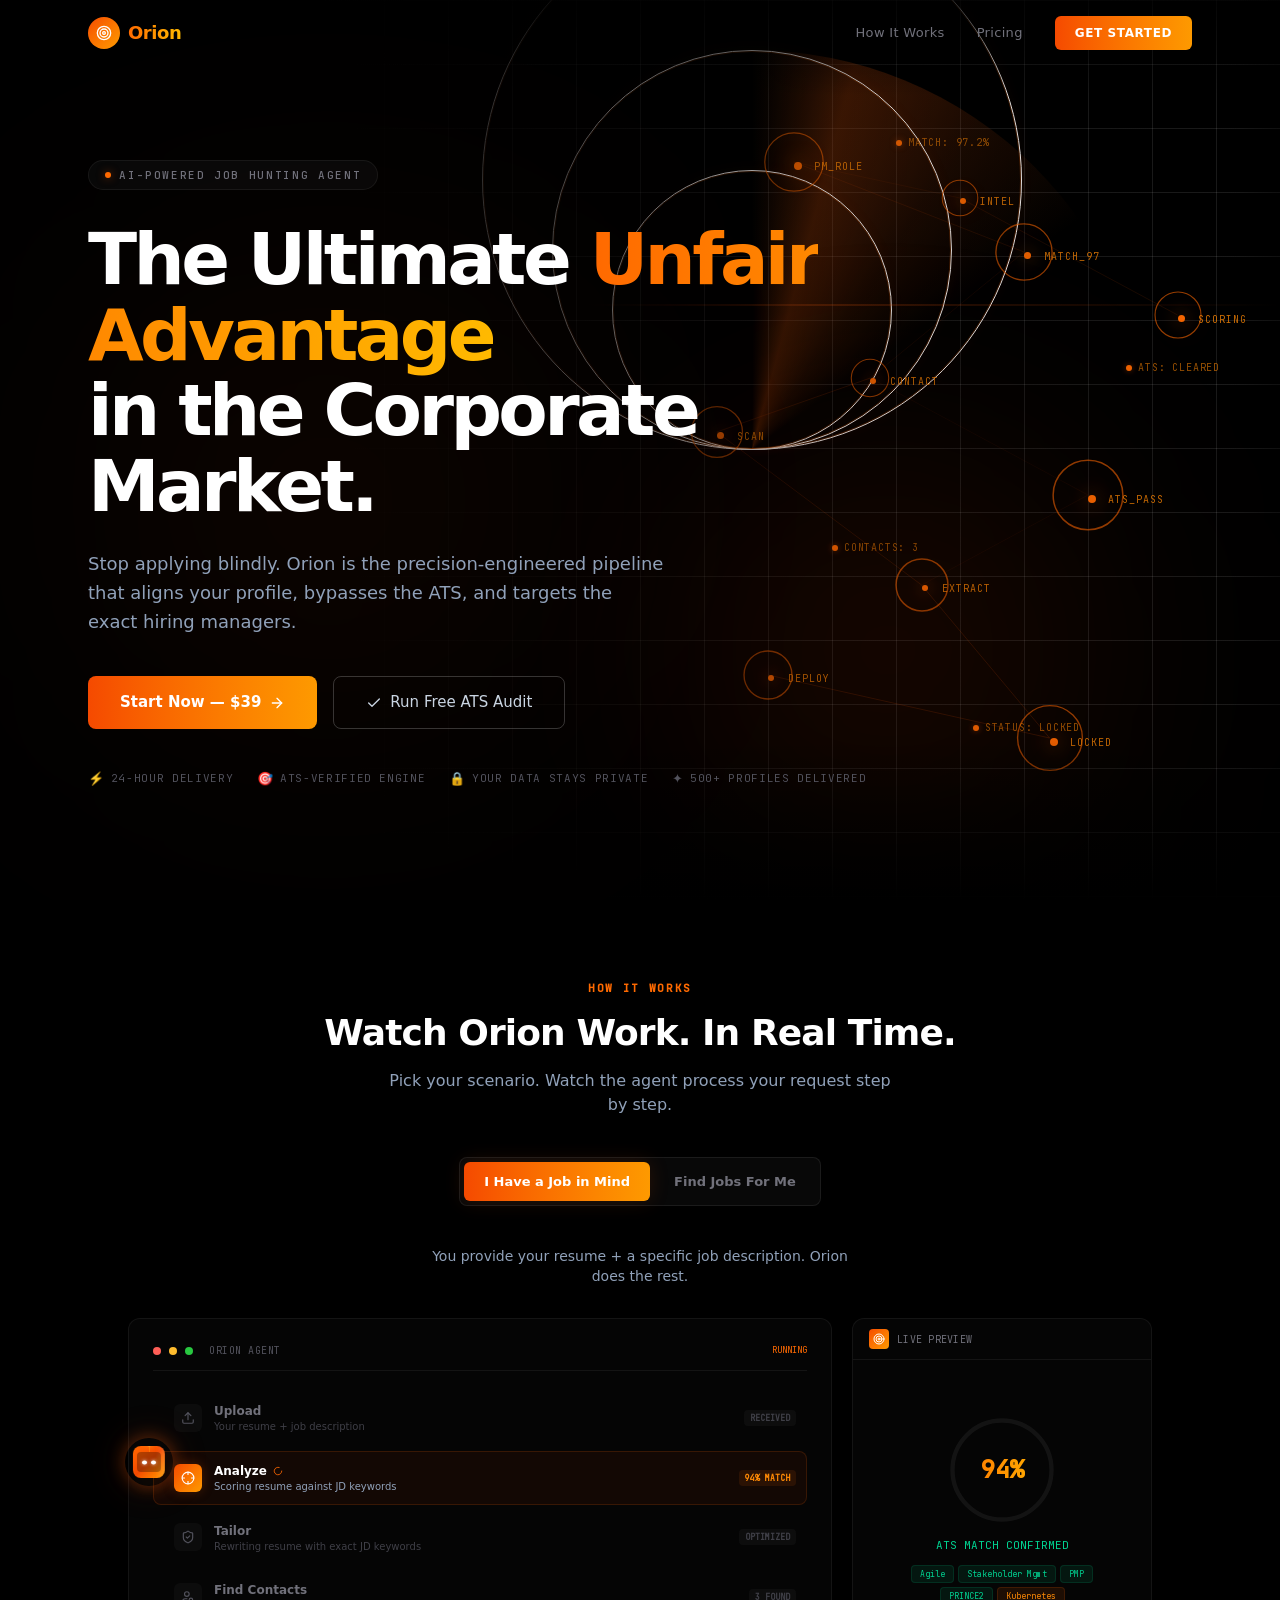
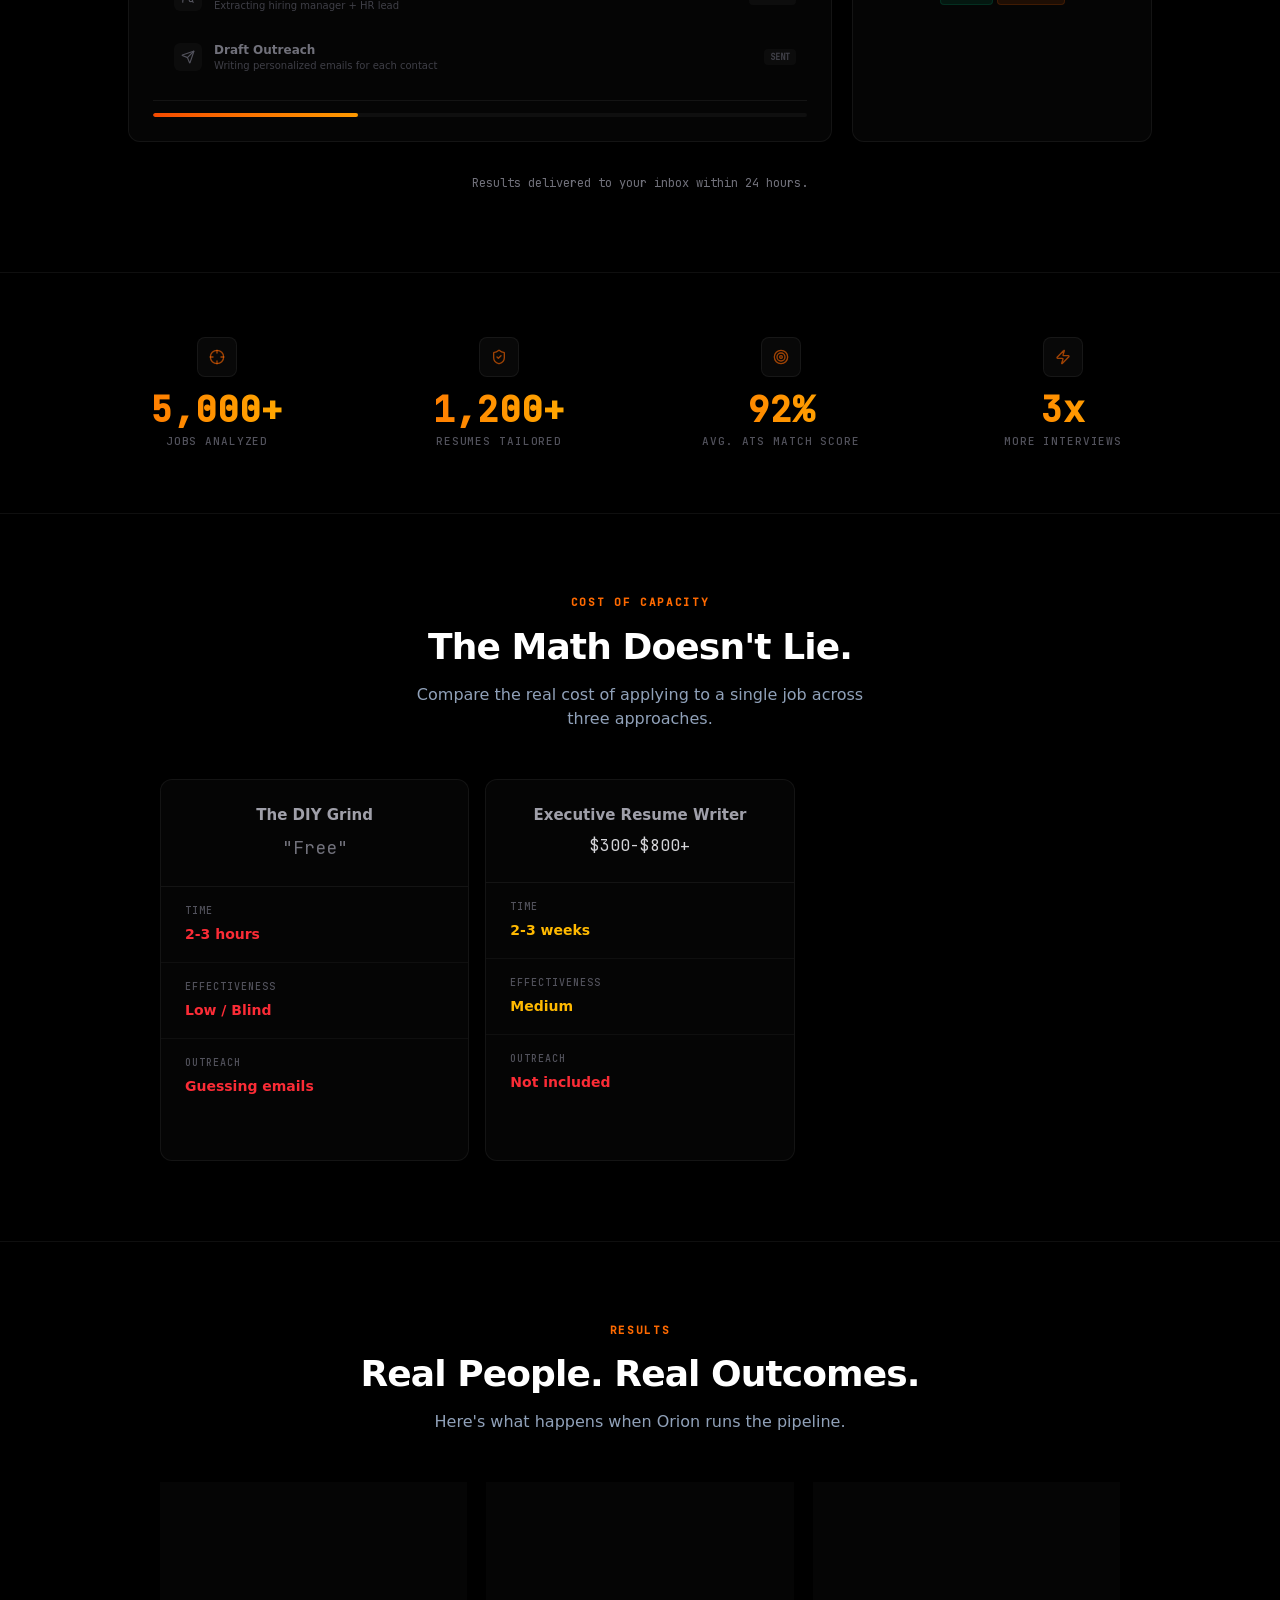
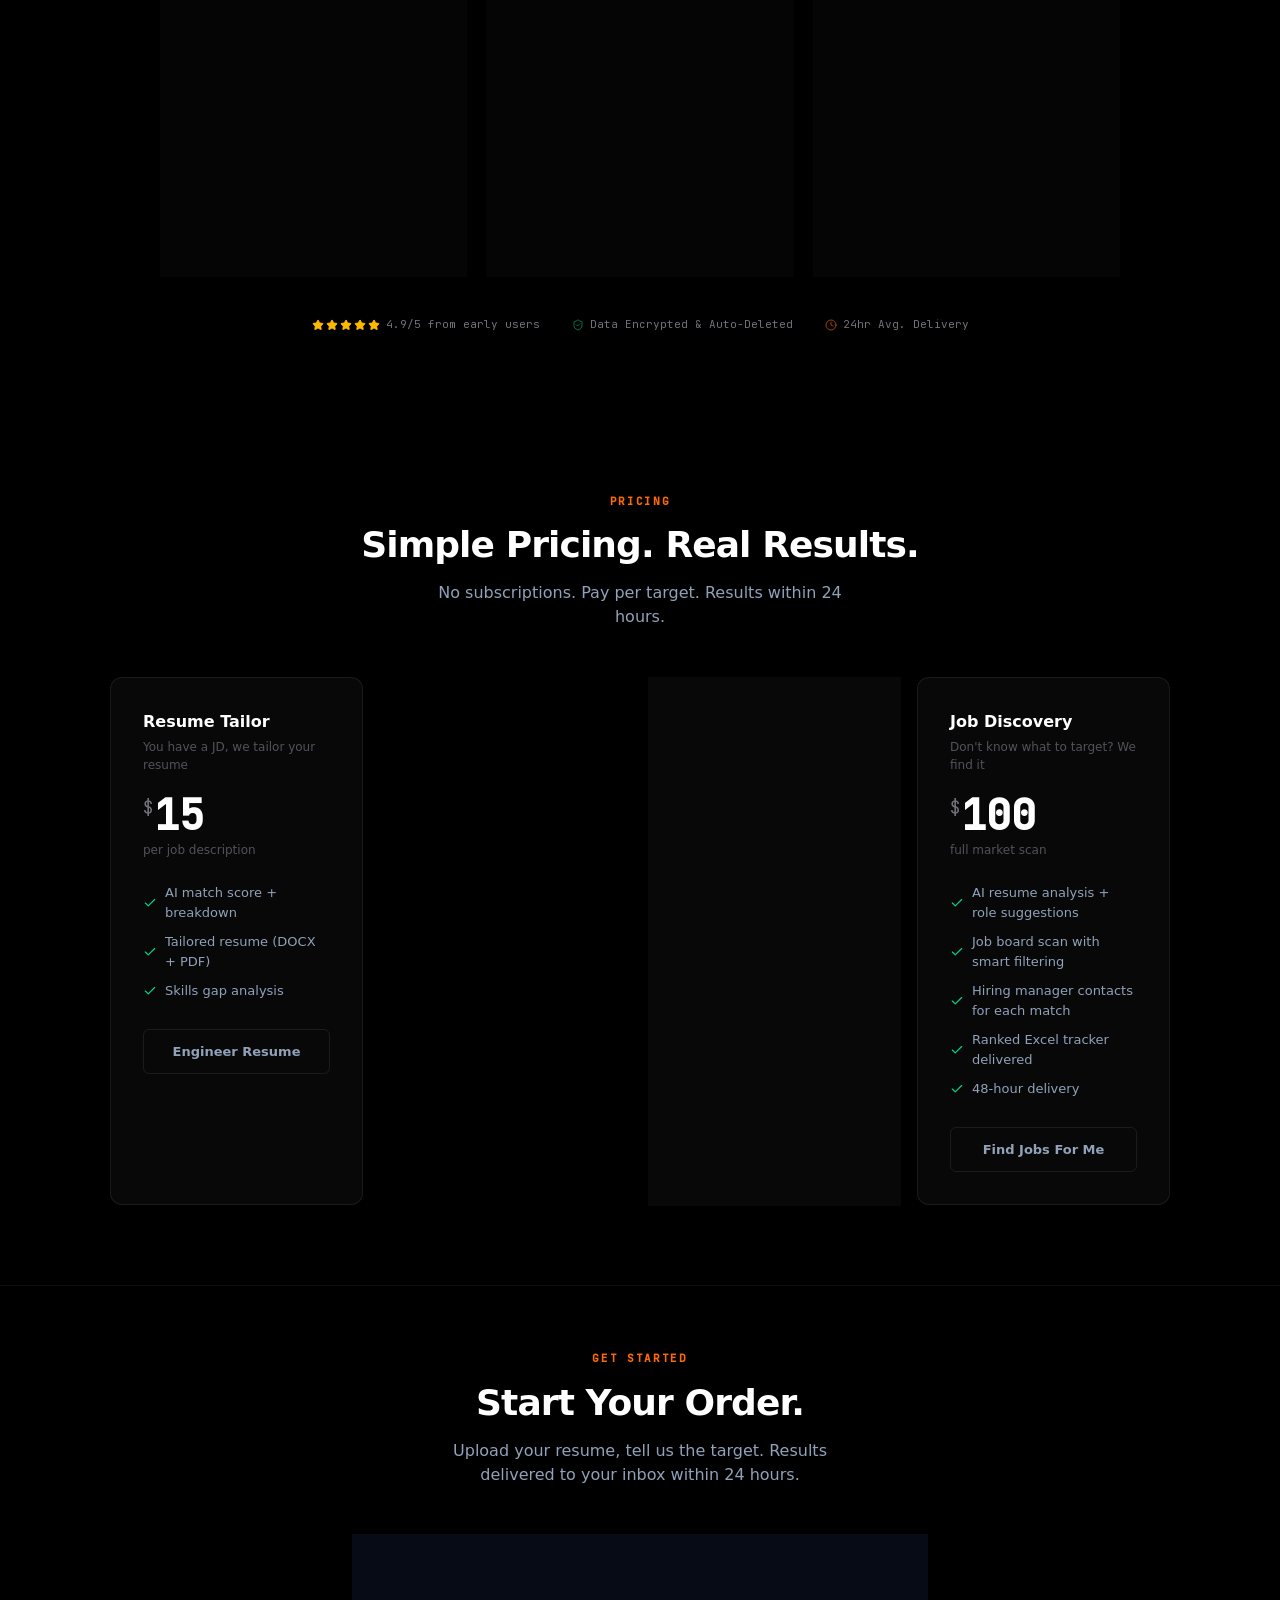
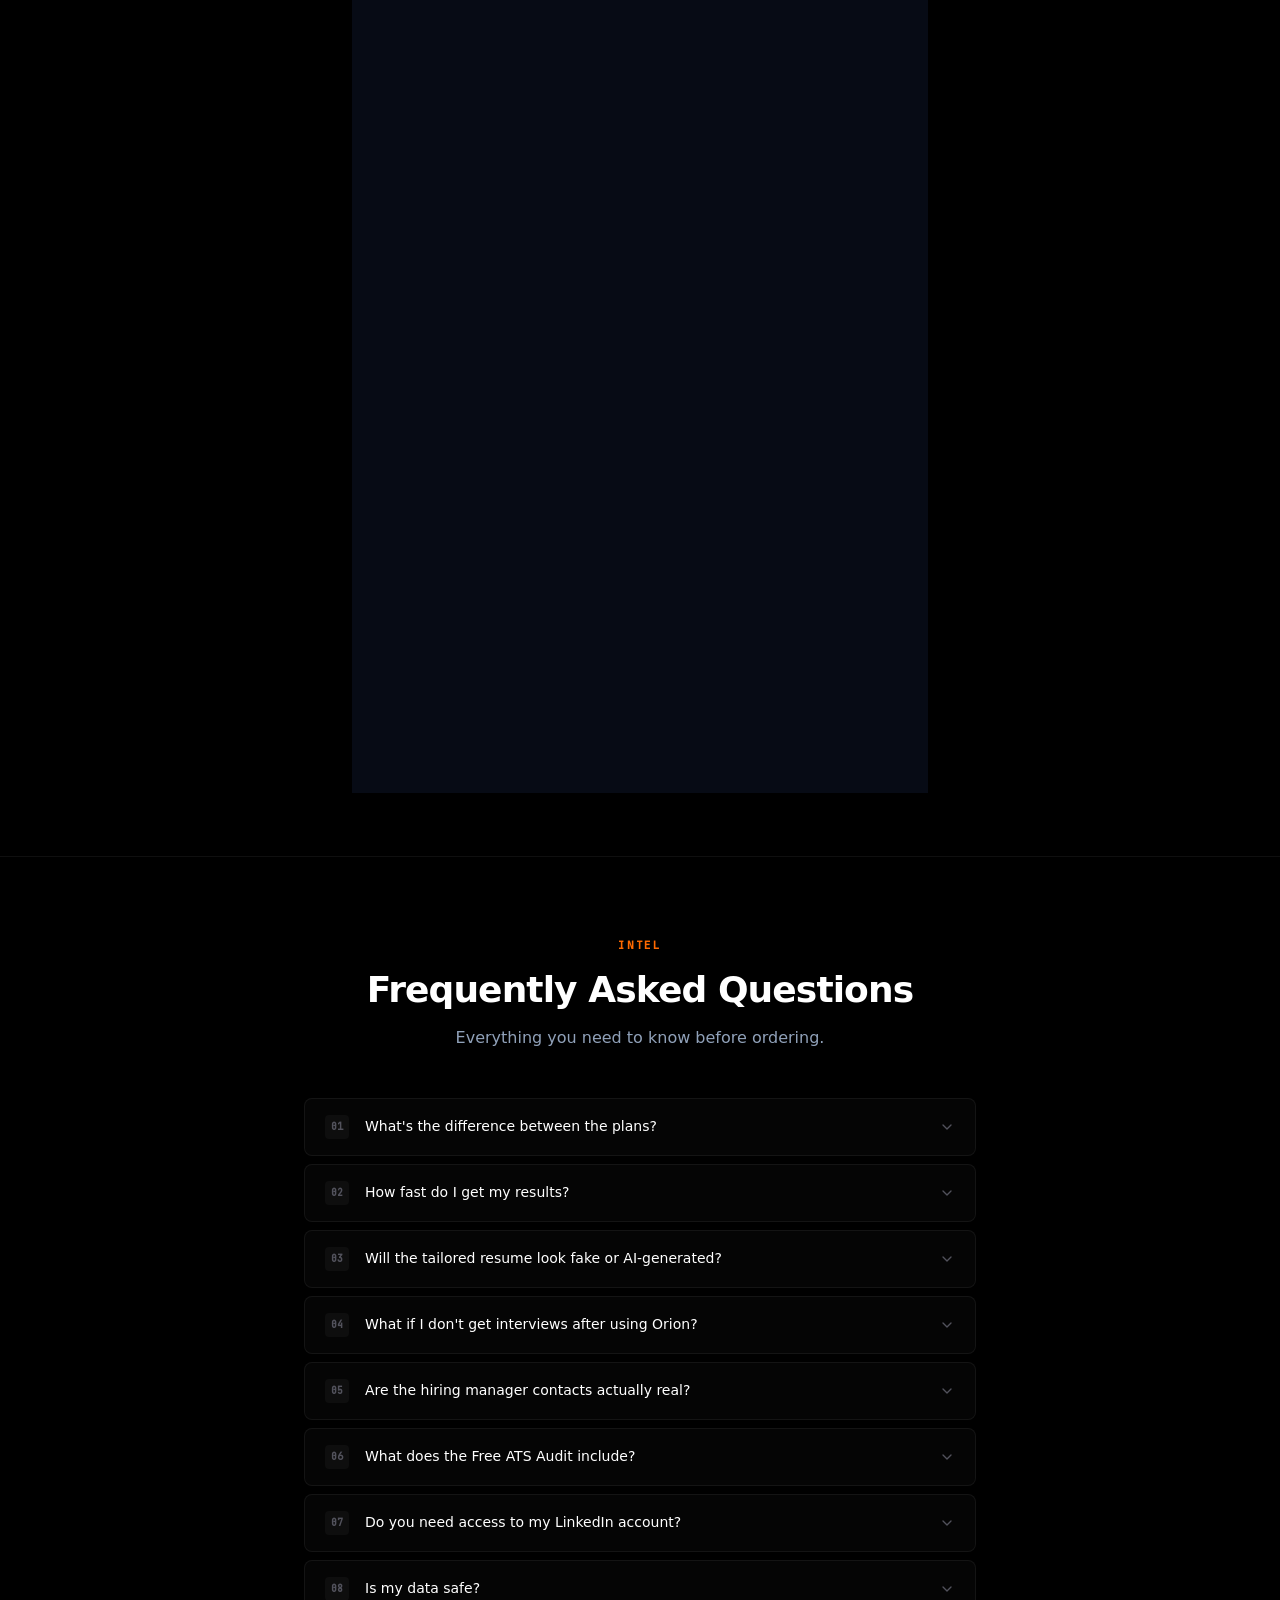
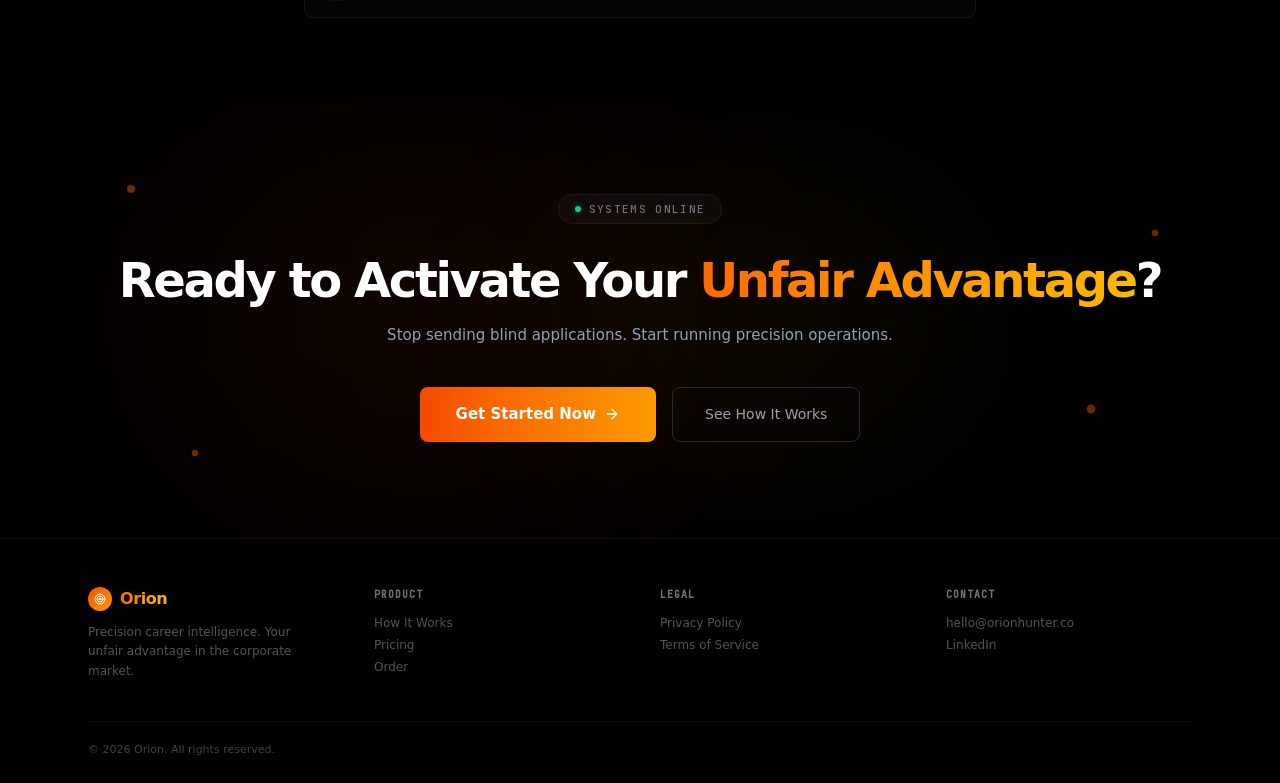
==== commit fd4f4d2b: "Full-page radar sweep — 250vmax covers all corners, 12% opacity" ====
--- a/index.html
+++ b/index.html
@@ -1 +1 @@
-<!DOCTYPE html><!--5D2heiB1Z9CTEPA_IwzVD--><html lang="en" class="dark"><head><meta charSet="utf-8"/><meta name="viewport" content="width=device-width, initial-scale=1"/><link rel="preload" href="/_next/static/media/051742360c26797e-s.p.102b7f24.woff2" as="font" crossorigin="" type="font/woff2"/><link rel="preload" href="/_next/static/media/fba5a26ea33df6a3-s.p.1bbdebe6.woff2" as="font" crossorigin="" type="font/woff2"/><link rel="stylesheet" href="/_next/static/chunks/679f746d2076d600.css" data-precedence="next"/><link rel="preload" as="script" fetchPriority="low" href="/_next/static/chunks/4b9eae0c8dc7e975.js"/><script src="/_next/static/chunks/f2f58a7e93290fbb.js" async=""></script><script src="/_next/static/chunks/6eb1bac6b57023f6.js" async=""></script><script src="/_next/static/chunks/turbopack-da1d1c3932c9a2c7.js" async=""></script><script src="/_next/static/chunks/2f236954d6a65e12.js" async=""></script><script src="/_next/static/chunks/bfb8ddbeeab03eb3.js" async=""></script><meta name="next-size-adjust" content=""/><title>Orion - The Ultimate Unfair Advantage | orionhunter.co</title><meta name="description" content="Orion is the precision-engineered pipeline that aligns your profile, bypasses the ATS, and targets the exact hiring managers. Deployed in 24-48 hours."/><link rel="icon" href="data:image/svg+xml,%3Csvg xmlns=&#x27;http://www.w3.org/2000/svg&#x27; viewBox=&#x27;0 0 64 64&#x27;%3E%3Cdefs%3E%3ClinearGradient id=&#x27;g&#x27; x1=&#x27;0%25&#x27; y1=&#x27;0%25&#x27; x2=&#x27;100%25&#x27; y2=&#x27;100%25&#x27;%3E%3Cstop offset=&#x27;0%25&#x27; stop-color=&#x27;%23E8530E&#x27;/%3E%3Cstop offset=&#x27;100%25&#x27; stop-color=&#x27;%23FFB703&#x27;/%3E%3C/linearGradient%3E%3C/defs%3E%3Ccircle cx=&#x27;32&#x27; cy=&#x27;32&#x27; r=&#x27;30&#x27; fill=&#x27;%23000&#x27; stroke=&#x27;url(%23g)&#x27; stroke-width=&#x27;2&#x27;/%3E%3Cpath d=&#x27;M32 12 L22 28 L18 48 L32 40 L46 48 L42 28 Z&#x27; fill=&#x27;none&#x27; stroke=&#x27;url(%23g)&#x27; stroke-width=&#x27;2&#x27; stroke-linejoin=&#x27;round&#x27;/%3E%3Ccircle cx=&#x27;32&#x27; cy=&#x27;26&#x27; r=&#x27;4&#x27; fill=&#x27;url(%23g)&#x27;/%3E%3C/svg%3E"/><script src="/_next/static/chunks/a6dad97d9634a72d.js" noModule=""></script></head><body class="plus_jakarta_sans_85f58465-module__0PaWlq__variable jetbrains_mono_4ba603de-module__Zo4tiq__variable antialiased"><div hidden=""><!--$--><!--/$--></div><main class="bg-black min-h-screen overflow-x-hidden relative"><div class="fixed inset-0 z-0 pointer-events-none overflow-hidden"><div class="absolute inset-0 opacity-[0.04]" style="background-image:linear-gradient(rgba(255,255,255,0.1) 1px, transparent 1px), linear-gradient(90deg, rgba(255,255,255,0.1) 1px, transparent 1px);background-size:64px 64px"></div><div class="absolute top-1/2 left-1/2 -translate-x-1/2 -translate-y-1/2 w-[1400px] h-[1400px] animate-[radar-sweep_25s_linear_infinite]"><div class="w-full h-full rounded-full" style="background:conic-gradient(from 0deg, transparent 0deg, rgba(234,88,12,0.08) 20deg, rgba(234,88,12,0.03) 40deg, transparent 60deg)"></div></div></div><div class="relative z-[1]"><nav class="fixed top-0 left-0 right-0 z-50 transition-all duration-500 "><div class="max-w-6xl mx-auto px-6 py-4 flex items-center justify-between"><a href="#" class="flex items-center gap-2"><div class="w-8 h-8 rounded-full bg-gradient-to-br from-orange-600 to-amber-500 flex items-center justify-center"><svg xmlns="http://www.w3.org/2000/svg" width="24" height="24" viewBox="0 0 24 24" fill="none" stroke="currentColor" stroke-width="2" stroke-linecap="round" stroke-linejoin="round" class="lucide lucide-target w-4 h-4 text-white" aria-hidden="true"><circle cx="12" cy="12" r="10"></circle><circle cx="12" cy="12" r="6"></circle><circle cx="12" cy="12" r="2"></circle></svg></div><span class="text-lg font-bold tracking-tight bg-gradient-to-r from-orange-500 to-amber-400 bg-clip-text text-transparent">Orion</span></a><div class="hidden md:flex items-center gap-8"><a href="#how-it-works" class="text-[13px] font-medium text-zinc-500 hover:text-white transition-colors tracking-wide">How It Works</a><a href="#pricing" class="text-[13px] font-medium text-zinc-500 hover:text-white transition-colors tracking-wide">Pricing</a><a href="#order" class="text-[12px] font-semibold uppercase tracking-wider bg-gradient-to-r from-orange-600 to-amber-500 text-white px-5 py-2 rounded-md hover:shadow-[0_0_24px_rgba(234,88,12,0.2)] hover:-translate-y-0.5 transition-all">Get Started</a></div></div></nav><section id="hero" class="relative min-h-screen flex items-center pt-32 pb-20 overflow-hidden bg-black"><div class="absolute inset-0 z-0"><div class="absolute inset-0 animate-[grid-pulse_8s_ease-in-out_infinite]" style="background-image:linear-gradient(rgba(255,255,255,0.1) 1px, transparent 1px), linear-gradient(90deg, rgba(255,255,255,0.1) 1px, transparent 1px);background-size:64px 64px"></div><div class="absolute top-1/2 right-[10%] -translate-y-1/2 w-[800px] h-[800px] animate-[radar-sweep_18s_linear_infinite] pointer-events-none"><div class="w-full h-full rounded-full" style="background:conic-gradient(from 0deg, transparent 0deg, rgba(234,88,12,0.3) 15deg, rgba(234,88,12,0.12) 35deg, transparent 55deg)"></div></div><div class="absolute top-1/2 right-[10%] -translate-y-1/2 rounded-full border pointer-events-none" style="width:280px;height:280px;margin-top:-140px;margin-right:calc(10% - 140px + 400px);right:0"><div class="w-full h-full rounded-full border border-orange-500/25" style="box-shadow:0 0 15px rgba(234,88,12,0.05)"></div></div><div class="absolute top-1/2 right-[10%] -translate-y-1/2 rounded-full border pointer-events-none" style="width:400px;height:400px;margin-top:-200px;margin-right:calc(10% - 200px + 400px);right:0"><div class="w-full h-full rounded-full border border-orange-500/25" style="box-shadow:0 0 15px rgba(234,88,12,0.05)"></div></div><div class="absolute top-1/2 right-[10%] -translate-y-1/2 rounded-full border pointer-events-none" style="width:540px;height:540px;margin-top:-270px;margin-right:calc(10% - 270px + 400px);right:0"><div class="w-full h-full rounded-full border border-orange-500/25" style="box-shadow:0 0 15px rgba(234,88,12,0.05)"></div></div><div class="absolute left-[45%] right-0 h-px" style="background:linear-gradient(to right, transparent, rgba(234,88,12,0.5), rgba(234,88,12,0.25), transparent)"></div><div class="absolute pointer-events-none" style="top:18%;left:62%"><div class="absolute rounded-full border border-orange-500/60" style="width:48px;height:48px;top:-24px;left:-24px"></div><div class="rounded-full bg-orange-500" style="width:8px;height:8px;box-shadow:0 0 20px rgba(234,88,12,0.8), 0 0 48px rgba(234,88,12,0.4), 0 0 100px rgba(234,88,12,0.15)"></div><span class="absolute left-5 top-1/2 -translate-y-1/2 text-[10px] font-mono tracking-[0.1em] text-orange-400/80 whitespace-nowrap">PM_ROLE</span></div><div class="absolute pointer-events-none" style="top:28%;left:80%"><div class="absolute rounded-full border border-orange-500/60" style="width:42px;height:42px;top:-21px;left:-21px"></div><div class="rounded-full bg-orange-500" style="width:7px;height:7px;box-shadow:0 0 17.5px rgba(234,88,12,0.8), 0 0 42px rgba(234,88,12,0.4), 0 0 87.5px rgba(234,88,12,0.15)"></div><span class="absolute left-5 top-1/2 -translate-y-1/2 text-[10px] font-mono tracking-[0.1em] text-orange-400/80 whitespace-nowrap">MATCH_97</span></div><div class="absolute pointer-events-none" style="top:42%;left:68%"><div class="absolute rounded-full border border-orange-500/60" style="width:36px;height:36px;top:-18px;left:-18px"></div><div class="rounded-full bg-orange-500" style="width:6px;height:6px;box-shadow:0 0 15px rgba(234,88,12,0.8), 0 0 36px rgba(234,88,12,0.4), 0 0 75px rgba(234,88,12,0.15)"></div><span class="absolute left-5 top-1/2 -translate-y-1/2 text-[10px] font-mono tracking-[0.1em] text-orange-400/80 whitespace-nowrap">CONTACT</span></div><div class="absolute pointer-events-none" style="top:55%;left:85%"><div class="absolute rounded-full border border-orange-500/60" style="width:48px;height:48px;top:-24px;left:-24px"></div><div class="rounded-full bg-orange-500" style="width:8px;height:8px;box-shadow:0 0 20px rgba(234,88,12,0.8), 0 0 48px rgba(234,88,12,0.4), 0 0 100px rgba(234,88,12,0.15)"></div><span class="absolute left-5 top-1/2 -translate-y-1/2 text-[10px] font-mono tracking-[0.1em] text-orange-400/80 whitespace-nowrap">ATS_PASS</span></div><div class="absolute pointer-events-none" style="top:65%;left:72%"><div class="absolute rounded-full border border-orange-500/60" style="width:36px;height:36px;top:-18px;left:-18px"></div><div class="rounded-full bg-orange-500" style="width:6px;height:6px;box-shadow:0 0 15px rgba(234,88,12,0.8), 0 0 36px rgba(234,88,12,0.4), 0 0 75px rgba(234,88,12,0.15)"></div><span class="absolute left-5 top-1/2 -translate-y-1/2 text-[10px] font-mono tracking-[0.1em] text-orange-400/80 whitespace-nowrap">EXTRACT</span></div><div class="absolute pointer-events-none" style="top:35%;left:92%"><div class="absolute rounded-full border border-orange-500/60" style="width:42px;height:42px;top:-21px;left:-21px"></div><div class="rounded-full bg-orange-500" style="width:7px;height:7px;box-shadow:0 0 17.5px rgba(234,88,12,0.8), 0 0 42px rgba(234,88,12,0.4), 0 0 87.5px rgba(234,88,12,0.15)"></div><span class="absolute left-5 top-1/2 -translate-y-1/2 text-[10px] font-mono tracking-[0.1em] text-orange-400/80 whitespace-nowrap">SCORING</span></div><div class="absolute pointer-events-none" style="top:75%;left:60%"><div class="absolute rounded-full border border-orange-500/60" style="width:36px;height:36px;top:-18px;left:-18px"></div><div class="rounded-full bg-orange-500" style="width:6px;height:6px;box-shadow:0 0 15px rgba(234,88,12,0.8), 0 0 36px rgba(234,88,12,0.4), 0 0 75px rgba(234,88,12,0.15)"></div><span class="absolute left-5 top-1/2 -translate-y-1/2 text-[10px] font-mono tracking-[0.1em] text-orange-400/80 whitespace-nowrap">DEPLOY</span></div><div class="absolute pointer-events-none" style="top:22%;left:75%"><div class="absolute rounded-full border border-orange-500/60" style="width:36px;height:36px;top:-18px;left:-18px"></div><div class="rounded-full bg-orange-500" style="width:6px;height:6px;box-shadow:0 0 15px rgba(234,88,12,0.8), 0 0 36px rgba(234,88,12,0.4), 0 0 75px rgba(234,88,12,0.15)"></div><span class="absolute left-5 top-1/2 -translate-y-1/2 text-[10px] font-mono tracking-[0.1em] text-orange-400/80 whitespace-nowrap">INTEL</span></div><div class="absolute pointer-events-none" style="top:82%;left:82%"><div class="absolute rounded-full border border-orange-500/60" style="width:48px;height:48px;top:-24px;left:-24px"></div><div class="rounded-full bg-orange-500" style="width:8px;height:8px;box-shadow:0 0 20px rgba(234,88,12,0.8), 0 0 48px rgba(234,88,12,0.4), 0 0 100px rgba(234,88,12,0.15)"></div><span class="absolute left-5 top-1/2 -translate-y-1/2 text-[10px] font-mono tracking-[0.1em] text-orange-400/80 whitespace-nowrap">LOCKED</span></div><div class="absolute pointer-events-none" style="top:48%;left:56%"><div class="absolute rounded-full border border-orange-500/60" style="width:42px;height:42px;top:-21px;left:-21px"></div><div class="rounded-full bg-orange-500" style="width:7px;height:7px;box-shadow:0 0 17.5px rgba(234,88,12,0.8), 0 0 42px rgba(234,88,12,0.4), 0 0 87.5px rgba(234,88,12,0.15)"></div><span class="absolute left-5 top-1/2 -translate-y-1/2 text-[10px] font-mono tracking-[0.1em] text-orange-400/80 whitespace-nowrap">SCAN</span></div><svg class="absolute inset-0 w-full h-full pointer-events-none"><line x1="62%" y1="18%" x2="80%" y2="28%" stroke="rgba(234,88,12,0.35)" stroke-width="1"></line><line x1="80%" y1="28%" x2="68%" y2="42%" stroke="rgba(234,88,12,0.35)" stroke-width="1"></line><line x1="68%" y1="42%" x2="85%" y2="55%" stroke="rgba(234,88,12,0.35)" stroke-width="1"></line><line x1="85%" y1="55%" x2="72%" y2="65%" stroke="rgba(234,88,12,0.35)" stroke-width="1"></line><line x1="62%" y1="18%" x2="75%" y2="22%" stroke="rgba(234,88,12,0.35)" stroke-width="1"></line><line x1="75%" y1="22%" x2="92%" y2="35%" stroke="rgba(234,88,12,0.35)" stroke-width="1"></line><line x1="56%" y1="48%" x2="72%" y2="65%" stroke="rgba(234,88,12,0.35)" stroke-width="1"></line><line x1="72%" y1="65%" x2="82%" y2="82%" stroke="rgba(234,88,12,0.35)" stroke-width="1"></line><line x1="60%" y1="75%" x2="82%" y2="82%" stroke="rgba(234,88,12,0.35)" stroke-width="1"></line><line x1="68%" y1="42%" x2="56%" y2="48%" stroke="rgba(234,88,12,0.35)" stroke-width="1"></line></svg><div class="absolute hidden md:flex items-center gap-1.5 pointer-events-none" style="top:15%;left:70%"><div class="w-1.5 h-1.5 rounded-full bg-orange-500 shadow-[0_0_6px_rgba(234,88,12,0.5)]"></div><span class="text-[10px] font-mono tracking-[0.08em] text-orange-400/60">MATCH: 97.2%</span></div><div class="absolute hidden md:flex items-center gap-1.5 pointer-events-none" style="top:40%;left:88%"><div class="w-1.5 h-1.5 rounded-full bg-orange-500 shadow-[0_0_6px_rgba(234,88,12,0.5)]"></div><span class="text-[10px] font-mono tracking-[0.08em] text-orange-400/60">ATS: CLEARED</span></div><div class="absolute hidden md:flex items-center gap-1.5 pointer-events-none" style="top:60%;left:65%"><div class="w-1.5 h-1.5 rounded-full bg-orange-500 shadow-[0_0_6px_rgba(234,88,12,0.5)]"></div><span class="text-[10px] font-mono tracking-[0.08em] text-orange-400/60">CONTACTS: 3</span></div><div class="absolute hidden md:flex items-center gap-1.5 pointer-events-none" style="top:80%;left:76%"><div class="w-1.5 h-1.5 rounded-full bg-orange-500 shadow-[0_0_6px_rgba(234,88,12,0.5)]"></div><span class="text-[10px] font-mono tracking-[0.08em] text-orange-400/60">STATUS: LOCKED</span></div></div><div class="absolute inset-0 z-[1]" style="background:linear-gradient(to right, #000000 0%, #000000 25%, rgba(0,0,0,0.7) 45%, rgba(0,0,0,0.2) 65%, transparent 100%)"></div><div class="absolute inset-x-0 bottom-0 h-40 bg-gradient-to-t from-black to-transparent z-[2]"></div><div class="absolute inset-x-0 top-0 h-24 bg-gradient-to-b from-black/80 to-transparent z-[2]"></div><div class="absolute inset-y-0 right-0 w-12 bg-gradient-to-l from-black/40 to-transparent z-[2]"></div><div class="absolute top-1/3 left-[10%] w-[400px] h-[400px] rounded-full bg-orange-600/[0.08] blur-[140px] pointer-events-none z-[2]"></div><div class="absolute top-1/2 right-[15%] w-[400px] h-[400px] rounded-full bg-orange-600/[0.1] blur-[120px] pointer-events-none z-[1]"></div><div class="relative z-10 max-w-6xl mx-auto px-6 w-full"><div class="inline-flex items-center gap-2 bg-white/[0.03] border border-white/[0.06] px-4 py-1.5 rounded-full mb-8" style="opacity:0;transform:translateY(30px)"><span class="w-1.5 h-1.5 rounded-full bg-orange-500 shadow-[0_0_8px_rgba(234,88,12,0.5)]"></span><span class="text-[11px] font-medium text-zinc-500 uppercase tracking-[0.15em] font-mono">AI-Powered Job Hunting Agent</span></div><h1 class="text-4xl sm:text-5xl md:text-6xl lg:text-[72px] font-extrabold tracking-tighter leading-[1.05] mb-6 max-w-3xl" style="opacity:0;transform:translateY(30px)">The Ultimate<!-- --> <span class="bg-gradient-to-r from-orange-500 to-amber-400 bg-clip-text text-transparent">Unfair Advantage</span><br/>in the Corporate Market.</h1><p class="text-slate-400 text-base sm:text-lg max-w-xl mb-10 leading-relaxed" style="opacity:0;transform:translateY(30px)">Stop applying blindly. Orion is the precision-engineered pipeline that aligns your profile, bypasses the ATS, and targets the exact hiring managers.</p><div class="flex flex-wrap gap-4 mb-10" style="opacity:0;transform:translateY(30px)"><a href="#order" class="ember-glow inline-flex items-center gap-2 bg-gradient-to-r from-orange-600 to-amber-500 text-white px-8 py-3.5 rounded-lg font-semibold text-[15px] hover:-translate-y-0.5 transition-all">Start Now — $39 <svg xmlns="http://www.w3.org/2000/svg" width="24" height="24" viewBox="0 0 24 24" fill="none" stroke="currentColor" stroke-width="2" stroke-linecap="round" stroke-linejoin="round" class="lucide lucide-arrow-right w-4 h-4" aria-hidden="true"><path d="M5 12h14"></path><path d="m12 5 7 7-7 7"></path></svg></a><a href="#order" class="inline-flex items-center gap-2 border border-white/20 text-slate-300 px-8 py-3.5 rounded-lg font-medium text-[15px] hover:bg-white/10 hover:text-white transition-all"><svg xmlns="http://www.w3.org/2000/svg" width="24" height="24" viewBox="0 0 24 24" fill="none" stroke="currentColor" stroke-width="2" stroke-linecap="round" stroke-linejoin="round" class="lucide lucide-check w-4 h-4" aria-hidden="true"><path d="M20 6 9 17l-5-5"></path></svg> Run Free ATS Audit</a></div><div class="flex flex-wrap gap-6 text-[11px] text-zinc-600 font-mono uppercase tracking-[0.06em]" style="opacity:0;transform:translateY(30px)"><span class="flex items-center gap-1.5"><span class="text-[13px]">⚡</span> <!-- -->24-Hour Delivery</span><span class="flex items-center gap-1.5"><span class="text-[13px]">🎯</span> <!-- -->ATS-Verified Engine</span><span class="flex items-center gap-1.5"><span class="text-[13px]">🔒</span> <!-- -->Your Data Stays Private</span><span class="flex items-center gap-1.5"><span class="text-[13px]">✦</span> <!-- -->500+ Profiles Delivered</span></div></div></section><section id="how-it-works" class="py-20 relative"><div class="max-w-6xl mx-auto px-6 relative z-10"><div class="text-center mb-10"><p class="text-[11px] uppercase tracking-[0.15em] text-orange-500 font-semibold font-mono mb-4">How It Works</p><h2 class="text-3xl sm:text-4xl font-bold tracking-tight mb-4">Watch Orion Work. In Real Time.</h2><p class="text-slate-400 max-w-lg mx-auto mb-10">Pick your scenario. Watch the agent process your request step by step.</p><div class="inline-flex bg-white/[0.03] border border-white/[0.08] rounded-lg p-1 gap-1"><button class="px-5 py-2.5 rounded-md text-[13px] font-semibold transition-all cursor-pointer bg-gradient-to-r from-orange-600 to-amber-500 text-white shadow-[0_0_20px_rgba(234,88,12,0.15)]">I Have a Job in Mind</button><button class="px-5 py-2.5 rounded-md text-[13px] font-semibold transition-all cursor-pointer text-zinc-500 hover:text-white">Find Jobs For Me</button></div></div><div class="text-center mb-8"><p class="text-sm text-slate-400 max-w-md mx-auto">You provide your resume + a specific job description. Orion does the rest.</p></div><div><div class="max-w-5xl mx-auto"><div class="grid md:grid-cols-[1fr_300px] gap-5 items-stretch"><div class="relative bg-white/[0.02] border border-white/[0.06] rounded-xl p-5 sm:p-6 backdrop-blur-md"><div class="flex items-center gap-2 mb-5 pb-3 border-b border-white/[0.06]"><span class="w-2 h-2 rounded-full bg-[#FF5F57]"></span><span class="w-2 h-2 rounded-full bg-[#FEBC2E]"></span><span class="w-2 h-2 rounded-full bg-[#28C840]"></span><span class="ml-2 text-[10px] text-zinc-600 font-mono uppercase tracking-[0.05em]">orion agent</span><span class="ml-auto text-[9px] text-orange-500 font-mono animate-pulse">RUNNING</span></div><div class="relative space-y-1.5"><div class="absolute -left-5 z-20"><div class="relative" style="perspective:200px"><div class="absolute -inset-2 rounded-full"></div><div class="w-8 h-8 rounded-lg bg-gradient-to-br from-orange-500 via-orange-600 to-amber-500 flex items-center justify-center relative overflow-hidden" style="transform-style:preserve-3d"><div class="absolute inset-0 bg-gradient-to-r from-transparent via-white/20 to-transparent"></div><div class="relative z-10 w-6 h-5 bg-black/30 rounded-sm flex items-center justify-center gap-1"><div class="w-[5px] h-[5px] rounded-full bg-white" style="box-shadow:0 0 4px rgba(255,255,255,0.8)"></div><div class="w-[5px] h-[5px] rounded-full bg-white" style="box-shadow:0 0 4px rgba(255,255,255,0.8)"></div></div><div class="absolute -top-2 left-1/2 -translate-x-1/2 flex flex-col items-center"><div class="w-2 h-2 rounded-full bg-orange-300" style="box-shadow:0 0 6px rgba(251,191,36,0.6)"></div><div class="w-px h-1.5 bg-orange-400/60"></div></div></div><div class="absolute -bottom-1 left-1/2 -translate-x-1/2 w-5 h-1 bg-orange-500/20 rounded-full blur-sm"></div></div></div><div class="flex items-center gap-3 p-2.5 pl-5 rounded-lg transition-all duration-500 bg-orange-600/[0.06] border border-orange-500/15" style="min-height:44px"><div class="w-7 h-7 rounded-md flex items-center justify-center flex-shrink-0 transition-all duration-500 bg-gradient-to-br from-orange-600 to-amber-500 shadow-[0_0_12px_rgba(234,88,12,0.25)]"><svg xmlns="http://www.w3.org/2000/svg" width="24" height="24" viewBox="0 0 24 24" fill="none" stroke="currentColor" stroke-width="2" stroke-linecap="round" stroke-linejoin="round" class="lucide lucide-upload w-3.5 h-3.5 text-white" aria-hidden="true"><path d="M12 3v12"></path><path d="m17 8-5-5-5 5"></path><path d="M21 15v4a2 2 0 0 1-2 2H5a2 2 0 0 1-2-2v-4"></path></svg></div><div class="flex-1 min-w-0"><div class="flex items-center gap-1.5"><span class="text-[12px] font-semibold transition-colors duration-500 text-white">Upload</span><svg xmlns="http://www.w3.org/2000/svg" width="24" height="24" viewBox="0 0 24 24" fill="none" stroke="currentColor" stroke-width="2" stroke-linecap="round" stroke-linejoin="round" class="lucide lucide-loader-circle w-2.5 h-2.5 text-orange-500 animate-spin" aria-hidden="true"><path d="M21 12a9 9 0 1 1-6.219-8.56"></path></svg></div><p class="text-[10px] leading-snug transition-colors duration-500 text-slate-400">Your resume + job description</p></div><span class="text-[8px] font-mono font-bold px-1.5 py-0.5 rounded transition-all duration-500 bg-orange-500/10 text-orange-400">RECEIVED</span></div><div class="flex items-center gap-3 p-2.5 pl-5 rounded-lg transition-all duration-500 border border-transparent" style="min-height:44px"><div class="w-7 h-7 rounded-md flex items-center justify-center flex-shrink-0 transition-all duration-500 bg-white/[0.03]"><svg xmlns="http://www.w3.org/2000/svg" width="24" height="24" viewBox="0 0 24 24" fill="none" stroke="currentColor" stroke-width="2" stroke-linecap="round" stroke-linejoin="round" class="lucide lucide-crosshair w-3.5 h-3.5 text-zinc-600" aria-hidden="true"><circle cx="12" cy="12" r="10"></circle><line x1="22" x2="18" y1="12" y2="12"></line><line x1="6" x2="2" y1="12" y2="12"></line><line x1="12" x2="12" y1="6" y2="2"></line><line x1="12" x2="12" y1="22" y2="18"></line></svg></div><div class="flex-1 min-w-0"><div class="flex items-center gap-1.5"><span class="text-[12px] font-semibold transition-colors duration-500 text-zinc-500">Analyze</span></div><p class="text-[10px] leading-snug transition-colors duration-500 text-zinc-700">Scoring resume against JD keywords</p></div><span class="text-[8px] font-mono font-bold px-1.5 py-0.5 rounded transition-all duration-500 bg-white/[0.03] text-zinc-700">94% MATCH</span></div><div class="flex items-center gap-3 p-2.5 pl-5 rounded-lg transition-all duration-500 border border-transparent" style="min-height:44px"><div class="w-7 h-7 rounded-md flex items-center justify-center flex-shrink-0 transition-all duration-500 bg-white/[0.03]"><svg xmlns="http://www.w3.org/2000/svg" width="24" height="24" viewBox="0 0 24 24" fill="none" stroke="currentColor" stroke-width="2" stroke-linecap="round" stroke-linejoin="round" class="lucide lucide-shield-check w-3.5 h-3.5 text-zinc-600" aria-hidden="true"><path d="M20 13c0 5-3.5 7.5-7.66 8.95a1 1 0 0 1-.67-.01C7.5 20.5 4 18 4 13V6a1 1 0 0 1 1-1c2 0 4.5-1.2 6.24-2.72a1.17 1.17 0 0 1 1.52 0C14.51 3.81 17 5 19 5a1 1 0 0 1 1 1z"></path><path d="m9 12 2 2 4-4"></path></svg></div><div class="flex-1 min-w-0"><div class="flex items-center gap-1.5"><span class="text-[12px] font-semibold transition-colors duration-500 text-zinc-500">Tailor</span></div><p class="text-[10px] leading-snug transition-colors duration-500 text-zinc-700">Rewriting resume with exact JD keywords</p></div><span class="text-[8px] font-mono font-bold px-1.5 py-0.5 rounded transition-all duration-500 bg-white/[0.03] text-zinc-700">OPTIMIZED</span></div><div class="flex items-center gap-3 p-2.5 pl-5 rounded-lg transition-all duration-500 border border-transparent" style="min-height:44px"><div class="w-7 h-7 rounded-md flex items-center justify-center flex-shrink-0 transition-all duration-500 bg-white/[0.03]"><svg xmlns="http://www.w3.org/2000/svg" width="24" height="24" viewBox="0 0 24 24" fill="none" stroke="currentColor" stroke-width="2" stroke-linecap="round" stroke-linejoin="round" class="lucide lucide-user-search w-3.5 h-3.5 text-zinc-600" aria-hidden="true"><circle cx="10" cy="7" r="4"></circle><path d="M10.3 15H7a4 4 0 0 0-4 4v2"></path><circle cx="17" cy="17" r="3"></circle><path d="m21 21-1.9-1.9"></path></svg></div><div class="flex-1 min-w-0"><div class="flex items-center gap-1.5"><span class="text-[12px] font-semibold transition-colors duration-500 text-zinc-500">Find Contacts</span></div><p class="text-[10px] leading-snug transition-colors duration-500 text-zinc-700">Extracting hiring manager + HR lead</p></div><span class="text-[8px] font-mono font-bold px-1.5 py-0.5 rounded transition-all duration-500 bg-white/[0.03] text-zinc-700">3 FOUND</span></div><div class="flex items-center gap-3 p-2.5 pl-5 rounded-lg transition-all duration-500 border border-transparent" style="min-height:44px"><div class="w-7 h-7 rounded-md flex items-center justify-center flex-shrink-0 transition-all duration-500 bg-white/[0.03]"><svg xmlns="http://www.w3.org/2000/svg" width="24" height="24" viewBox="0 0 24 24" fill="none" stroke="currentColor" stroke-width="2" stroke-linecap="round" stroke-linejoin="round" class="lucide lucide-send w-3.5 h-3.5 text-zinc-600" aria-hidden="true"><path d="M14.536 21.686a.5.5 0 0 0 .937-.024l6.5-19a.496.496 0 0 0-.635-.635l-19 6.5a.5.5 0 0 0-.024.937l7.93 3.18a2 2 0 0 1 1.112 1.11z"></path><path d="m21.854 2.147-10.94 10.939"></path></svg></div><div class="flex-1 min-w-0"><div class="flex items-center gap-1.5"><span class="text-[12px] font-semibold transition-colors duration-500 text-zinc-500">Draft Outreach</span></div><p class="text-[10px] leading-snug transition-colors duration-500 text-zinc-700">Writing personalized emails for each contact</p></div><span class="text-[8px] font-mono font-bold px-1.5 py-0.5 rounded transition-all duration-500 bg-white/[0.03] text-zinc-700">SENT</span></div></div><div class="mt-4 pt-3 border-t border-white/[0.06]"><div class="h-1 bg-white/[0.04] rounded-full overflow-hidden"><div class="h-full rounded-full bg-gradient-to-r from-orange-600 to-amber-500"></div></div></div></div><div class="bg-white/[0.02] border border-white/[0.06] rounded-xl backdrop-blur-md overflow-hidden relative"><div class="px-4 py-2.5 border-b border-white/[0.06] flex items-center gap-2"><div class="w-5 h-5 rounded bg-gradient-to-br from-orange-600 to-amber-500 flex items-center justify-center"><svg xmlns="http://www.w3.org/2000/svg" width="24" height="24" viewBox="0 0 24 24" fill="none" stroke="currentColor" stroke-width="2" stroke-linecap="round" stroke-linejoin="round" class="lucide lucide-target w-3 h-3 text-white" aria-hidden="true"><circle cx="12" cy="12" r="10"></circle><circle cx="12" cy="12" r="6"></circle><circle cx="12" cy="12" r="2"></circle></svg></div><span class="text-[10px] font-mono text-zinc-500 uppercase tracking-wide">Live Preview</span></div><div class="relative min-h-[300px]"><div class="absolute inset-0 px-3" style="pointer-events:auto"><div class="flex flex-col items-center justify-center h-full gap-4 py-8"><div class="w-16 h-20 bg-white/[0.04] border border-white/[0.1] rounded-lg flex flex-col items-center justify-center gap-1"><div class="w-8 h-1 bg-white/[0.15] rounded"></div><div class="w-10 h-1 bg-white/[0.1] rounded"></div><div class="w-6 h-1 bg-white/[0.08] rounded"></div><div class="w-9 h-1 bg-white/[0.1] rounded"></div><div class="w-7 h-1 bg-white/[0.06] rounded"></div></div><div class="flex items-center gap-2 text-[11px] font-mono text-orange-400"><svg xmlns="http://www.w3.org/2000/svg" width="24" height="24" viewBox="0 0 24 24" fill="none" stroke="currentColor" stroke-width="2" stroke-linecap="round" stroke-linejoin="round" class="lucide lucide-upload w-3 h-3" aria-hidden="true"><path d="M12 3v12"></path><path d="m17 8-5-5-5 5"></path><path d="M21 15v4a2 2 0 0 1-2 2H5a2 2 0 0 1-2-2v-4"></path></svg> resume_2024.pdf — scanning...</div><div class="flex gap-6 mt-2"><div class="text-center"><div class="w-12 h-14 bg-white/[0.03] border border-white/[0.06] rounded flex items-center justify-center text-[8px] font-mono text-zinc-500">PDF</div><span class="text-[8px] text-zinc-600 mt-1 block">Resume</span></div><div class="text-center"><div class="w-12 h-14 bg-white/[0.03] border border-white/[0.06] rounded flex items-center justify-center text-[8px] font-mono text-zinc-500">JD</div><span class="text-[8px] text-zinc-600 mt-1 block">Job Desc.</span></div></div></div></div><div class="absolute inset-0 px-3" style="pointer-events:none"><div class="flex flex-col items-center justify-center h-full gap-3 py-4"><div class="relative w-[110px] h-[110px]"><svg viewBox="0 0 100 100" class="w-full h-full -rotate-90"><circle cx="50" cy="50" r="45" fill="none" stroke="rgba(255,255,255,0.06)" stroke-width="4"></circle><circle cx="50" cy="50" r="45" fill="none" stroke="url(#psg)" stroke-width="4" stroke-linecap="round" stroke-dasharray="282.7433388230814" stroke-dashoffset="282.7433388230814" class="transition-all duration-100"></circle></svg><span class="absolute inset-0 flex items-center justify-center text-2xl font-bold font-mono bg-gradient-to-r from-orange-500 to-amber-400 bg-clip-text text-transparent">0<!-- -->%</span></div><span class="text-[11px] font-mono text-emerald-400">ATS MATCH CONFIRMED</span><div class="flex flex-wrap gap-1 justify-center max-w-[200px]"><span class="px-2 py-0.5 rounded text-[8px] font-mono bg-emerald-500/10 border border-emerald-500/15 text-emerald-400" style="opacity:0;transform:scale(0.7)">Agile</span><span class="px-2 py-0.5 rounded text-[8px] font-mono bg-emerald-500/10 border border-emerald-500/15 text-emerald-400" style="opacity:0;transform:scale(0.7)">Stakeholder Mgmt</span><span class="px-2 py-0.5 rounded text-[8px] font-mono bg-emerald-500/10 border border-emerald-500/15 text-emerald-400" style="opacity:0;transform:scale(0.7)">PMP</span><span class="px-2 py-0.5 rounded text-[8px] font-mono bg-emerald-500/10 border border-emerald-500/15 text-emerald-400" style="opacity:0;transform:scale(0.7)">PRINCE2</span><span class="px-2 py-0.5 rounded text-[8px] font-mono bg-orange-500/10 border border-orange-500/15 text-orange-400" style="opacity:0;transform:scale(0.7)">Kubernetes</span></div></div></div><div class="absolute inset-0 px-3" style="pointer-events:none"><div class="flex gap-3 items-center justify-center h-full py-4 px-2"><div class="w-[90px] bg-white/[0.03] border border-white/[0.06] rounded-lg p-3"><div class="text-[7px] font-mono text-zinc-600 mb-2">BEFORE</div><div class="h-[3px] mb-1 bg-white/[0.06] rounded" style="width:100%"></div><div class="h-[3px] mb-1 bg-white/[0.06] rounded" style="width:80%"></div><div class="h-[3px] mb-1 bg-white/[0.06] rounded" style="width:60%"></div><div class="h-[3px] mb-1 bg-white/[0.06] rounded" style="width:90%"></div><div class="h-[3px] mb-1 bg-white/[0.06] rounded" style="width:70%"></div><div class="h-[3px] mb-1 bg-white/[0.06] rounded" style="width:50%"></div></div><div class="text-orange-500 text-sm flex-shrink-0">→</div><div class="w-[90px] bg-white/[0.03] border border-orange-500/20 rounded-lg p-3 shadow-[0_0_20px_rgba(234,88,12,0.06)]"><div class="text-[7px] font-mono text-orange-400 mb-2">AFTER</div><div class="h-[3px] mb-1 rounded bg-gradient-to-r from-orange-600 to-amber-500 opacity-60" style="width:100%;opacity:0"></div><div class="h-[3px] mb-1 rounded bg-gradient-to-r from-orange-600 to-amber-500 opacity-60" style="width:80%;opacity:0"></div><div class="h-[3px] mb-1 rounded bg-white/[0.06]" style="width:60%;opacity:0"></div><div class="h-[3px] mb-1 rounded bg-gradient-to-r from-orange-600 to-amber-500 opacity-60" style="width:90%;opacity:0"></div><div class="h-[3px] mb-1 rounded bg-gradient-to-r from-orange-600 to-amber-500 opacity-60" style="width:70%;opacity:0"></div><div class="h-[3px] mb-1 rounded bg-white/[0.06]" style="width:50%;opacity:0"></div></div></div></div><div class="absolute inset-0 px-3" style="pointer-events:none"><div class="flex flex-col gap-2 justify-center h-full py-4 px-2"><div class="text-[9px] font-mono text-zinc-600 flex items-center gap-1.5 mb-1"><svg xmlns="http://www.w3.org/2000/svg" width="24" height="24" viewBox="0 0 24 24" fill="none" stroke="currentColor" stroke-width="2" stroke-linecap="round" stroke-linejoin="round" class="lucide lucide-loader-circle w-2.5 h-2.5 text-orange-500 animate-spin" aria-hidden="true"><path d="M21 12a9 9 0 1 1-6.219-8.56"></path></svg> Extracting contacts...</div><div class="flex items-center gap-2 bg-white/[0.02] border border-white/[0.06] rounded-md px-2.5 py-2" style="opacity:0;transform:translateX(-15px)"><div class="w-6 h-6 rounded-full bg-gradient-to-br from-indigo-500 to-purple-600 flex items-center justify-center text-[8px] font-bold font-mono text-white">JC</div><div class="flex-1"><p class="text-[10px] font-semibold">James Chen</p><p class="text-[8px] text-zinc-600 font-mono">Hiring Mgr</p></div><svg xmlns="http://www.w3.org/2000/svg" width="24" height="24" viewBox="0 0 24 24" fill="none" stroke="currentColor" stroke-width="2" stroke-linecap="round" stroke-linejoin="round" class="lucide lucide-check w-3 h-3 text-emerald-400" aria-hidden="true"><path d="M20 6 9 17l-5-5"></path></svg></div><div class="flex items-center gap-2 bg-white/[0.02] border border-white/[0.06] rounded-md px-2.5 py-2" style="opacity:0;transform:translateX(-15px)"><div class="w-6 h-6 rounded-full bg-gradient-to-br from-emerald-500 to-green-600 flex items-center justify-center text-[8px] font-bold font-mono text-white">SP</div><div class="flex-1"><p class="text-[10px] font-semibold">Sarah Patel</p><p class="text-[8px] text-zinc-600 font-mono">HR Lead</p></div><svg xmlns="http://www.w3.org/2000/svg" width="24" height="24" viewBox="0 0 24 24" fill="none" stroke="currentColor" stroke-width="2" stroke-linecap="round" stroke-linejoin="round" class="lucide lucide-check w-3 h-3 text-emerald-400" aria-hidden="true"><path d="M20 6 9 17l-5-5"></path></svg></div><div class="flex items-center gap-2 bg-white/[0.02] border border-white/[0.06] rounded-md px-2.5 py-2" style="opacity:0;transform:tr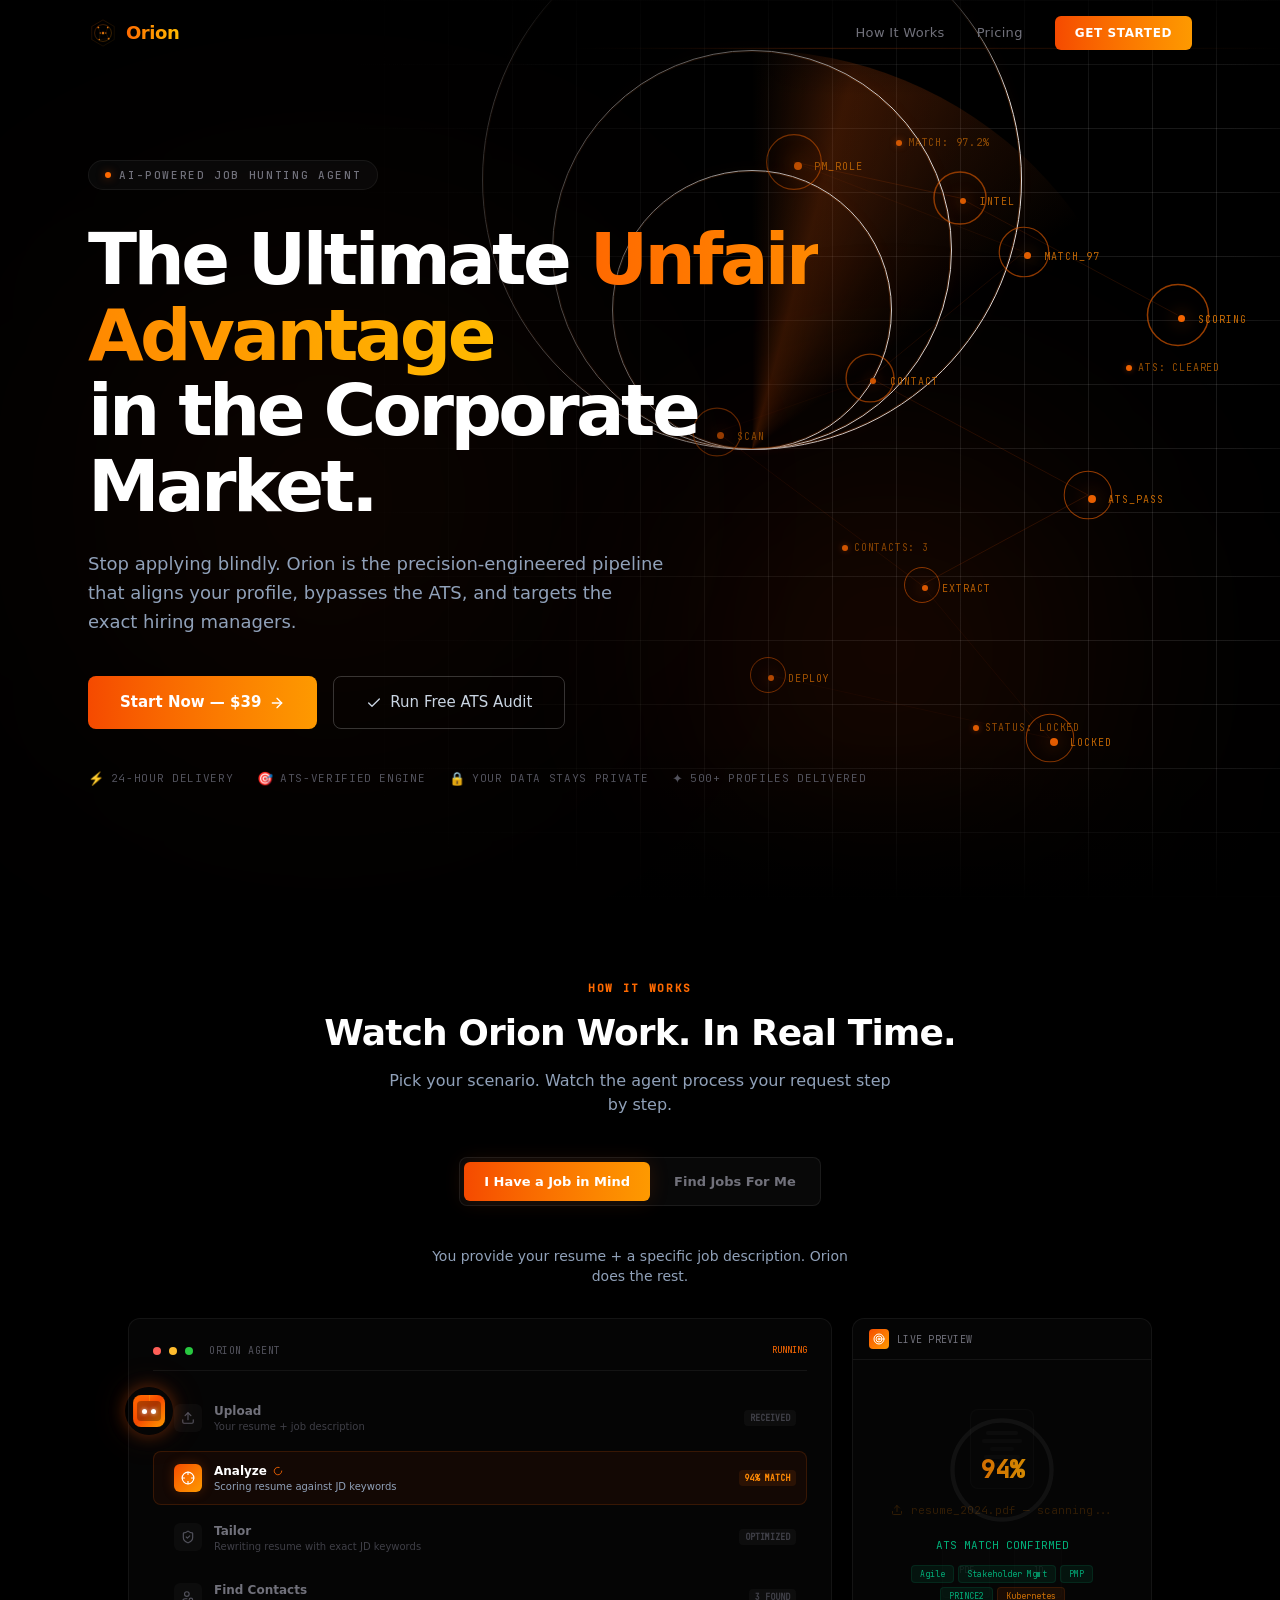
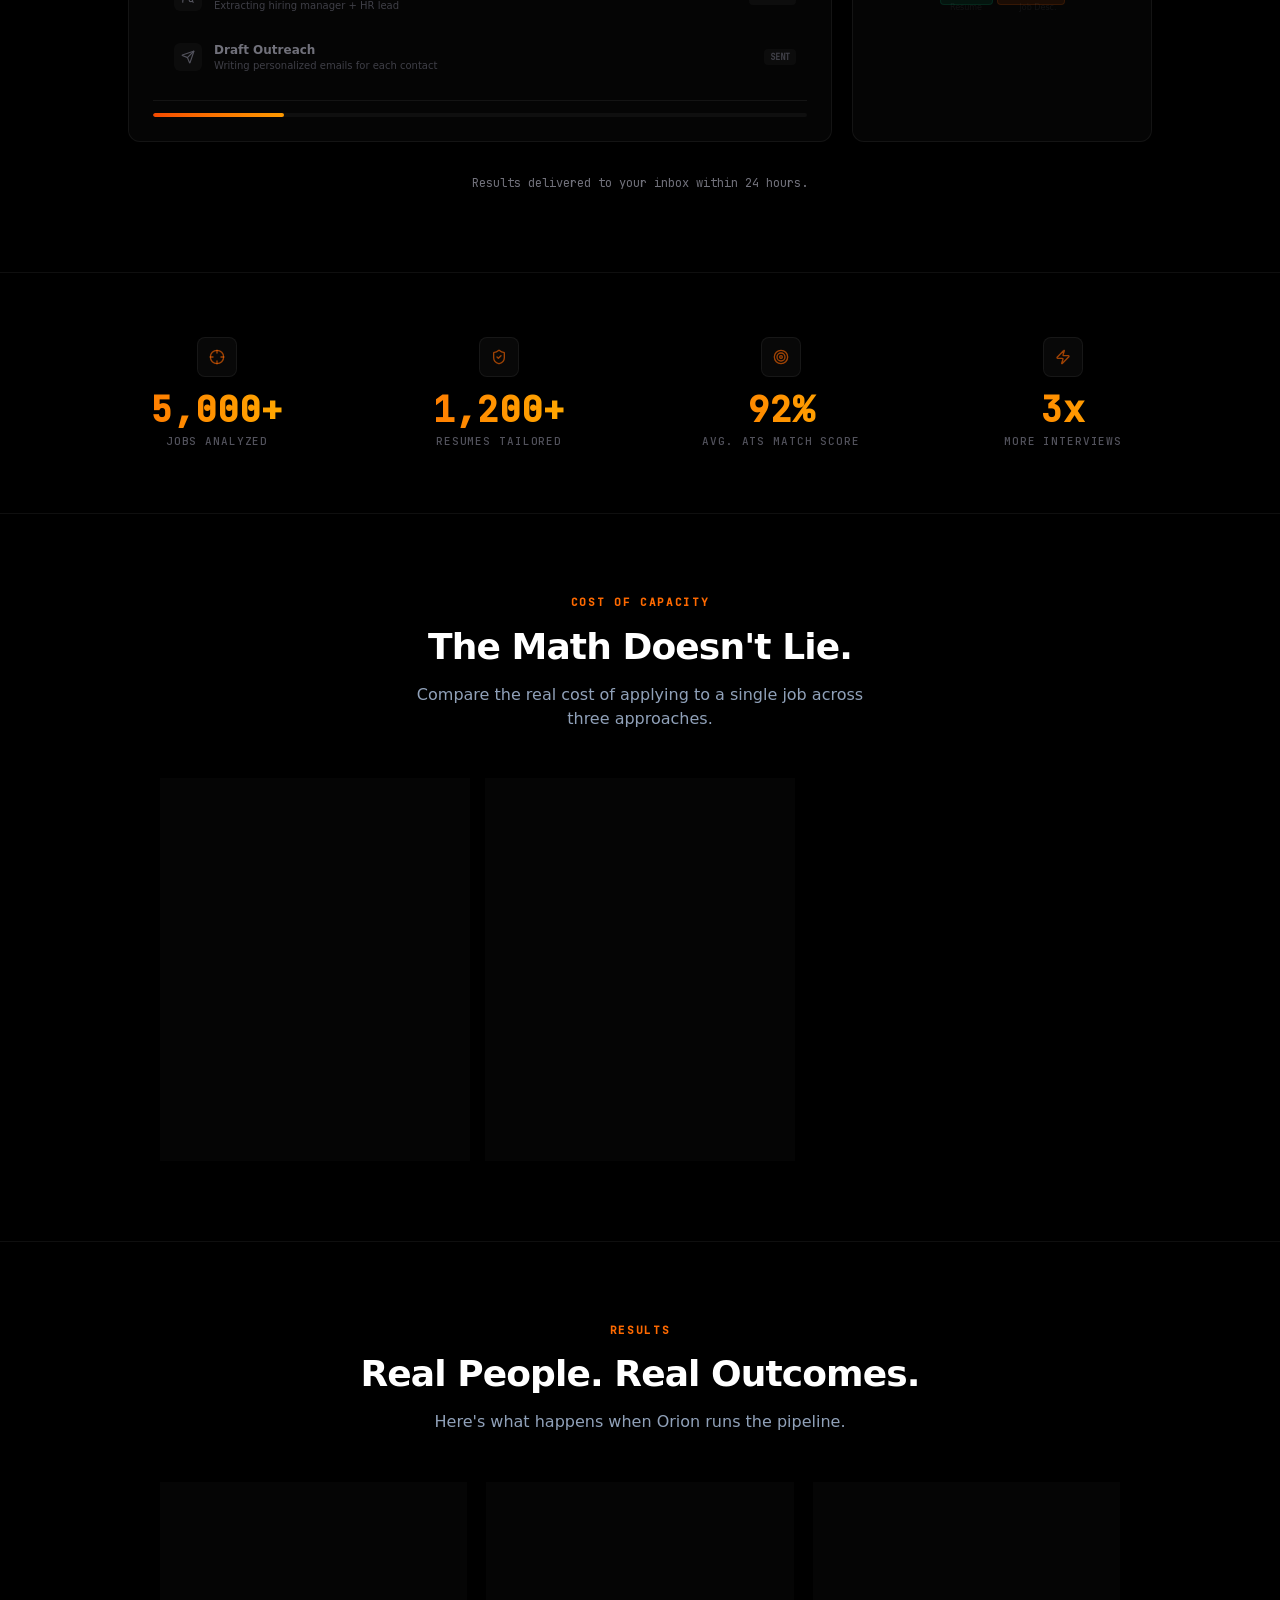
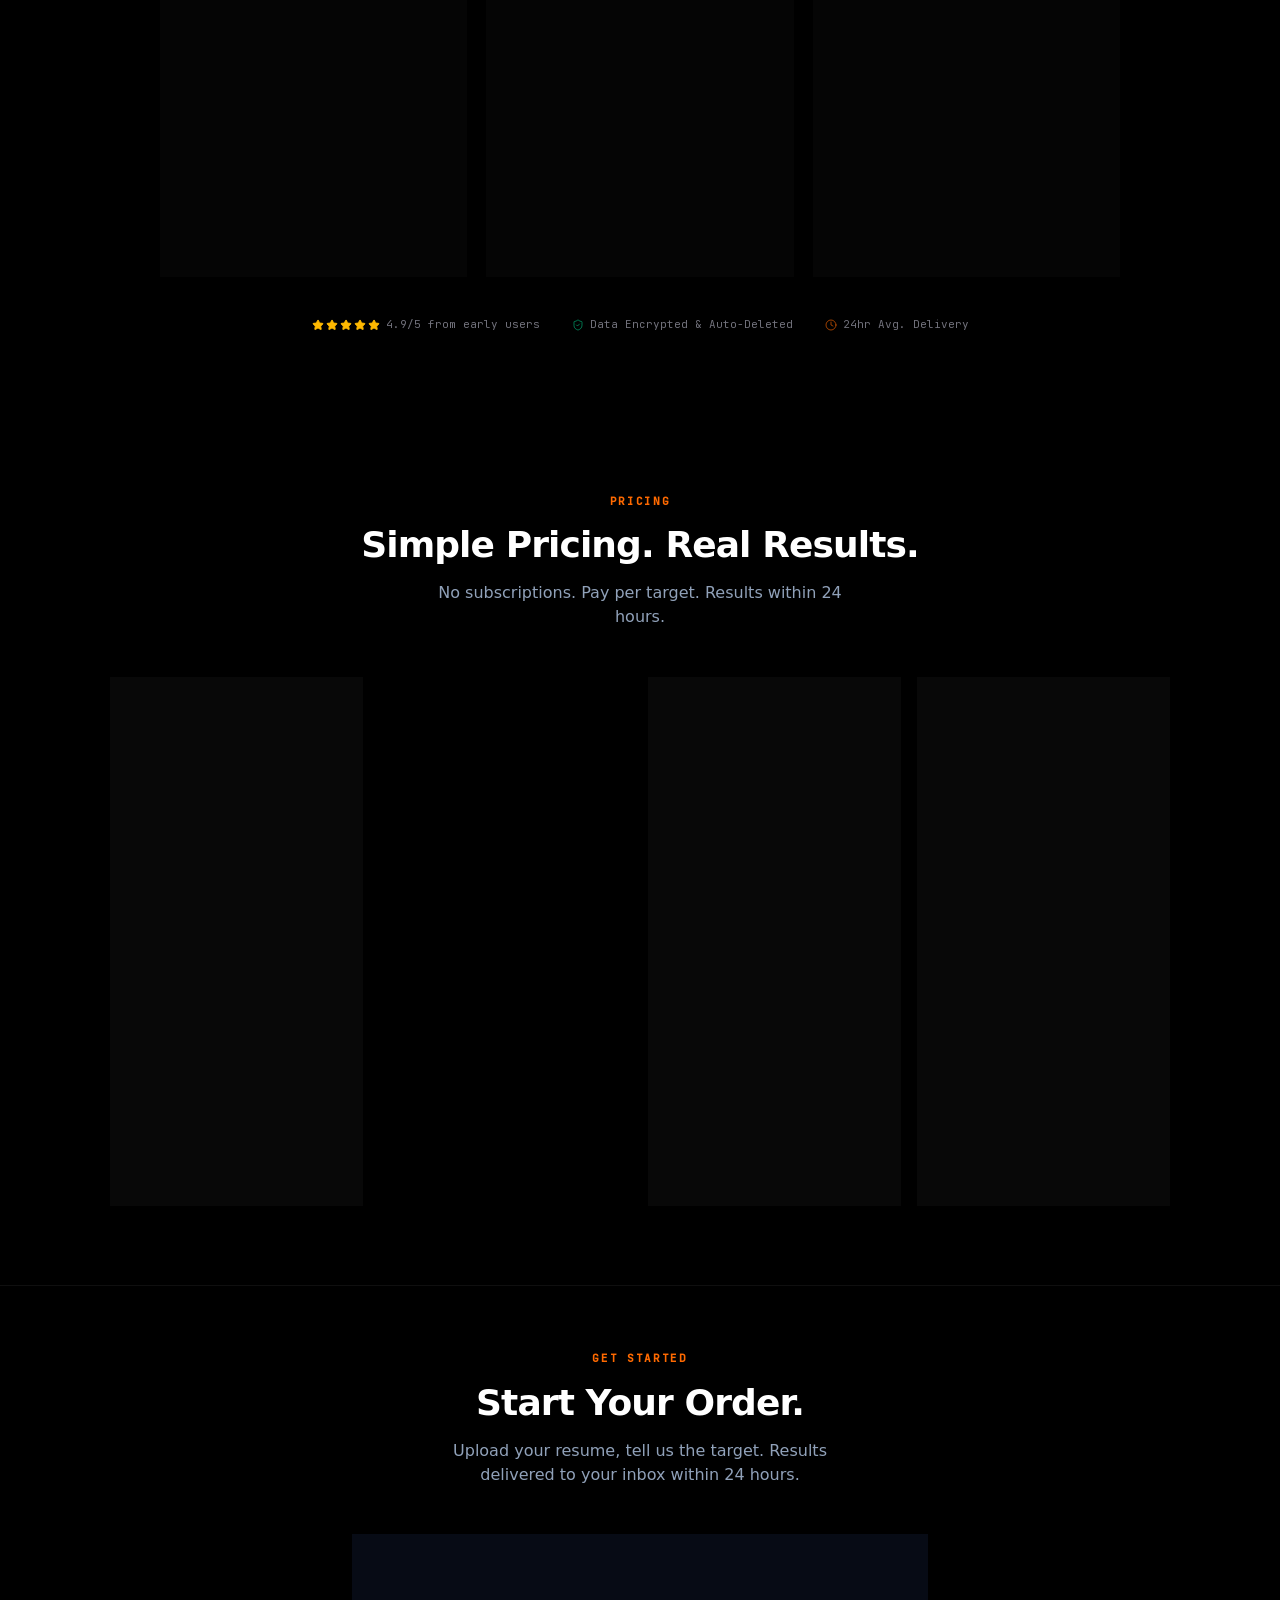
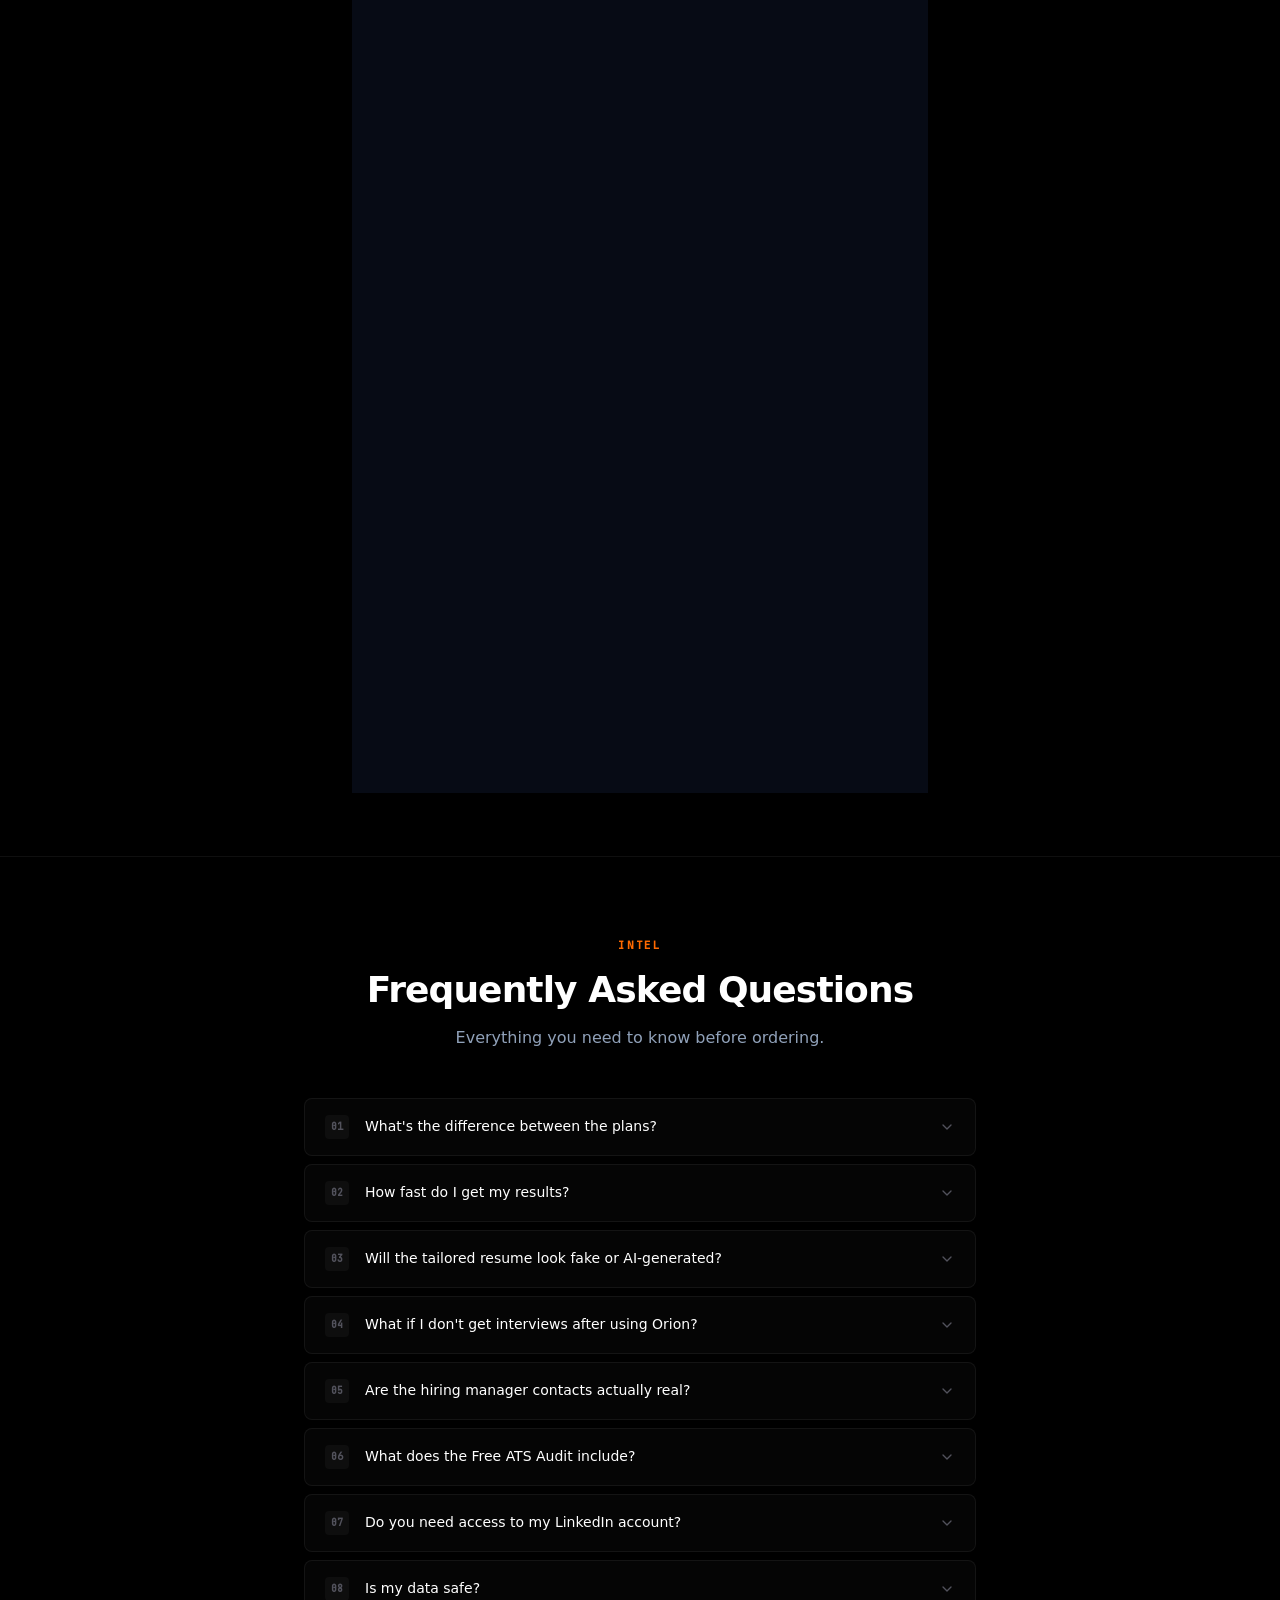
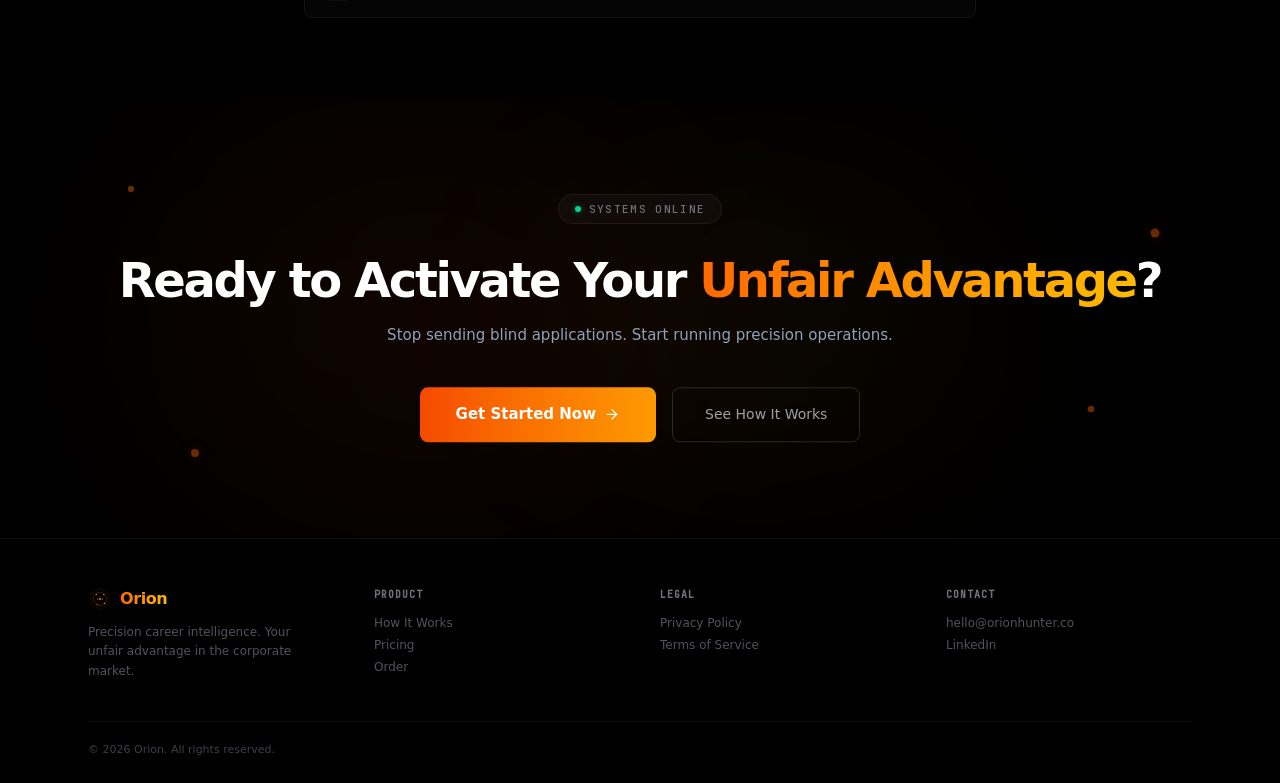
